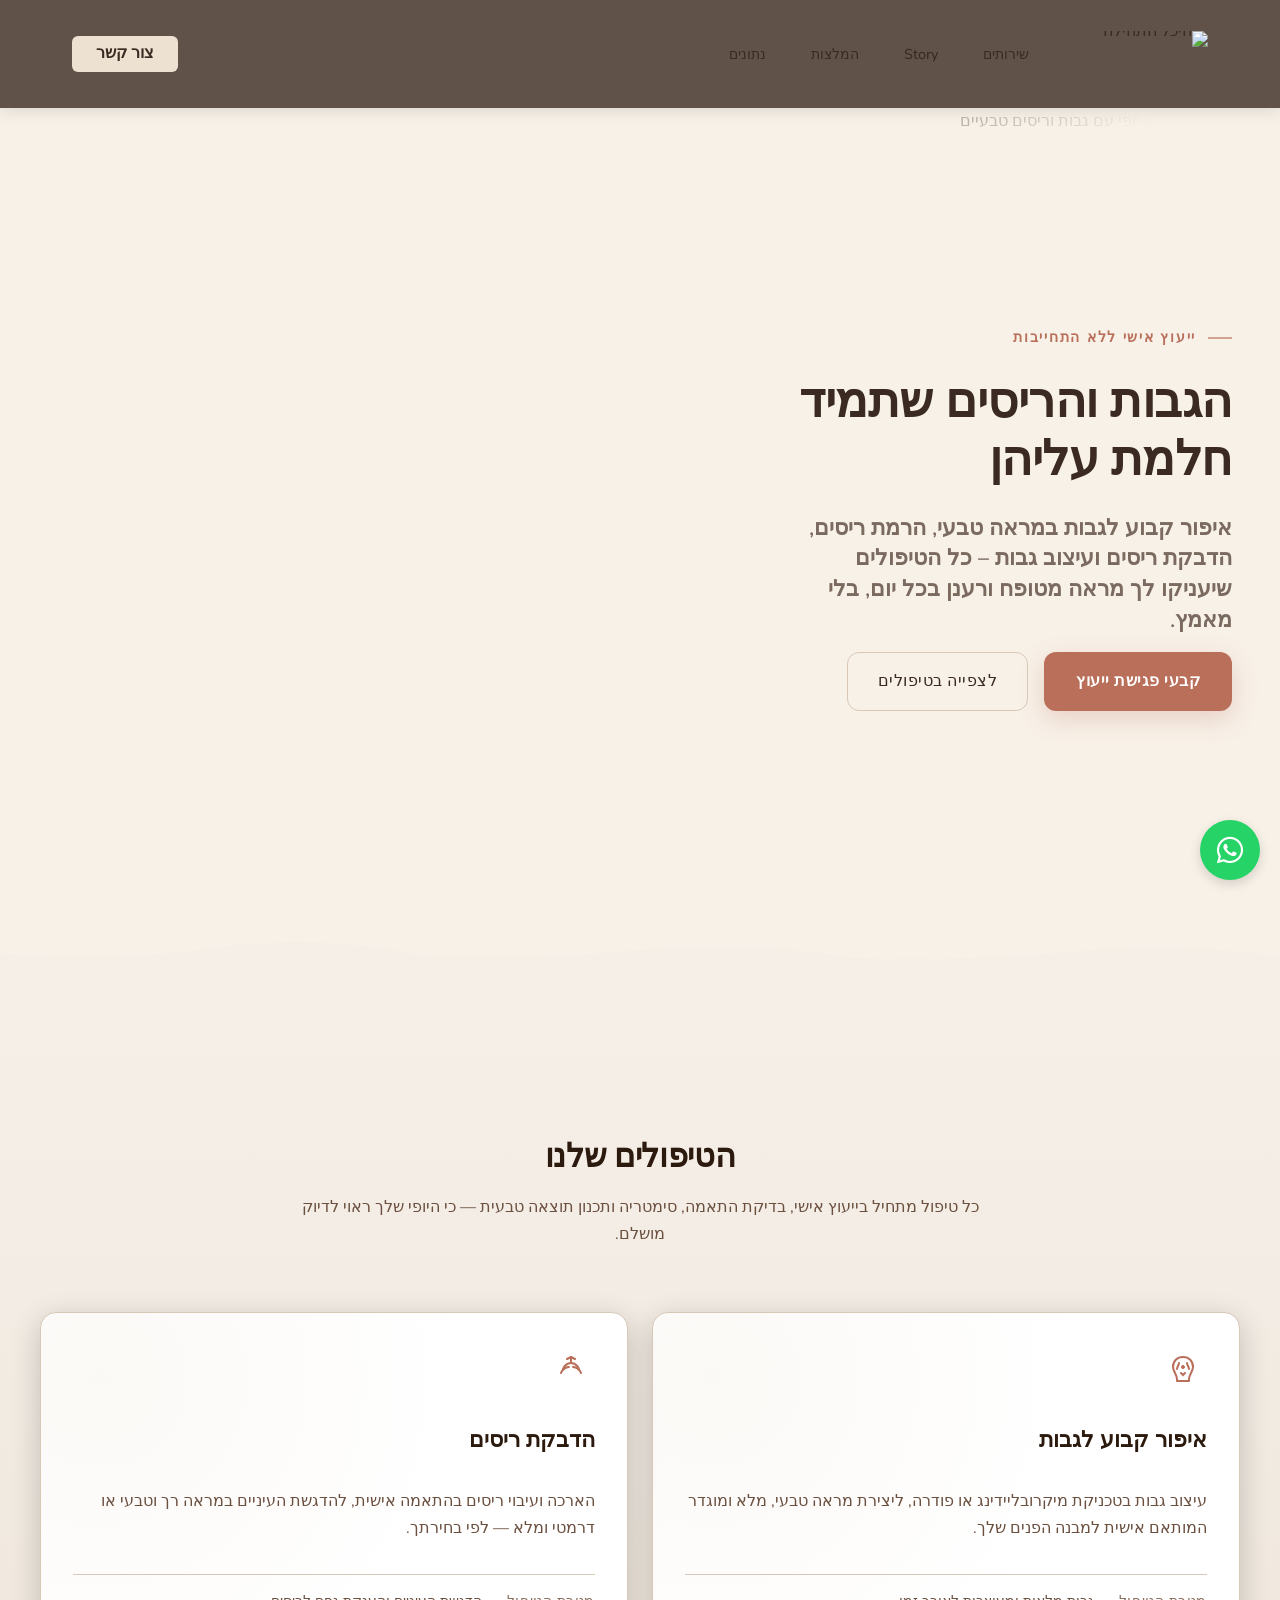
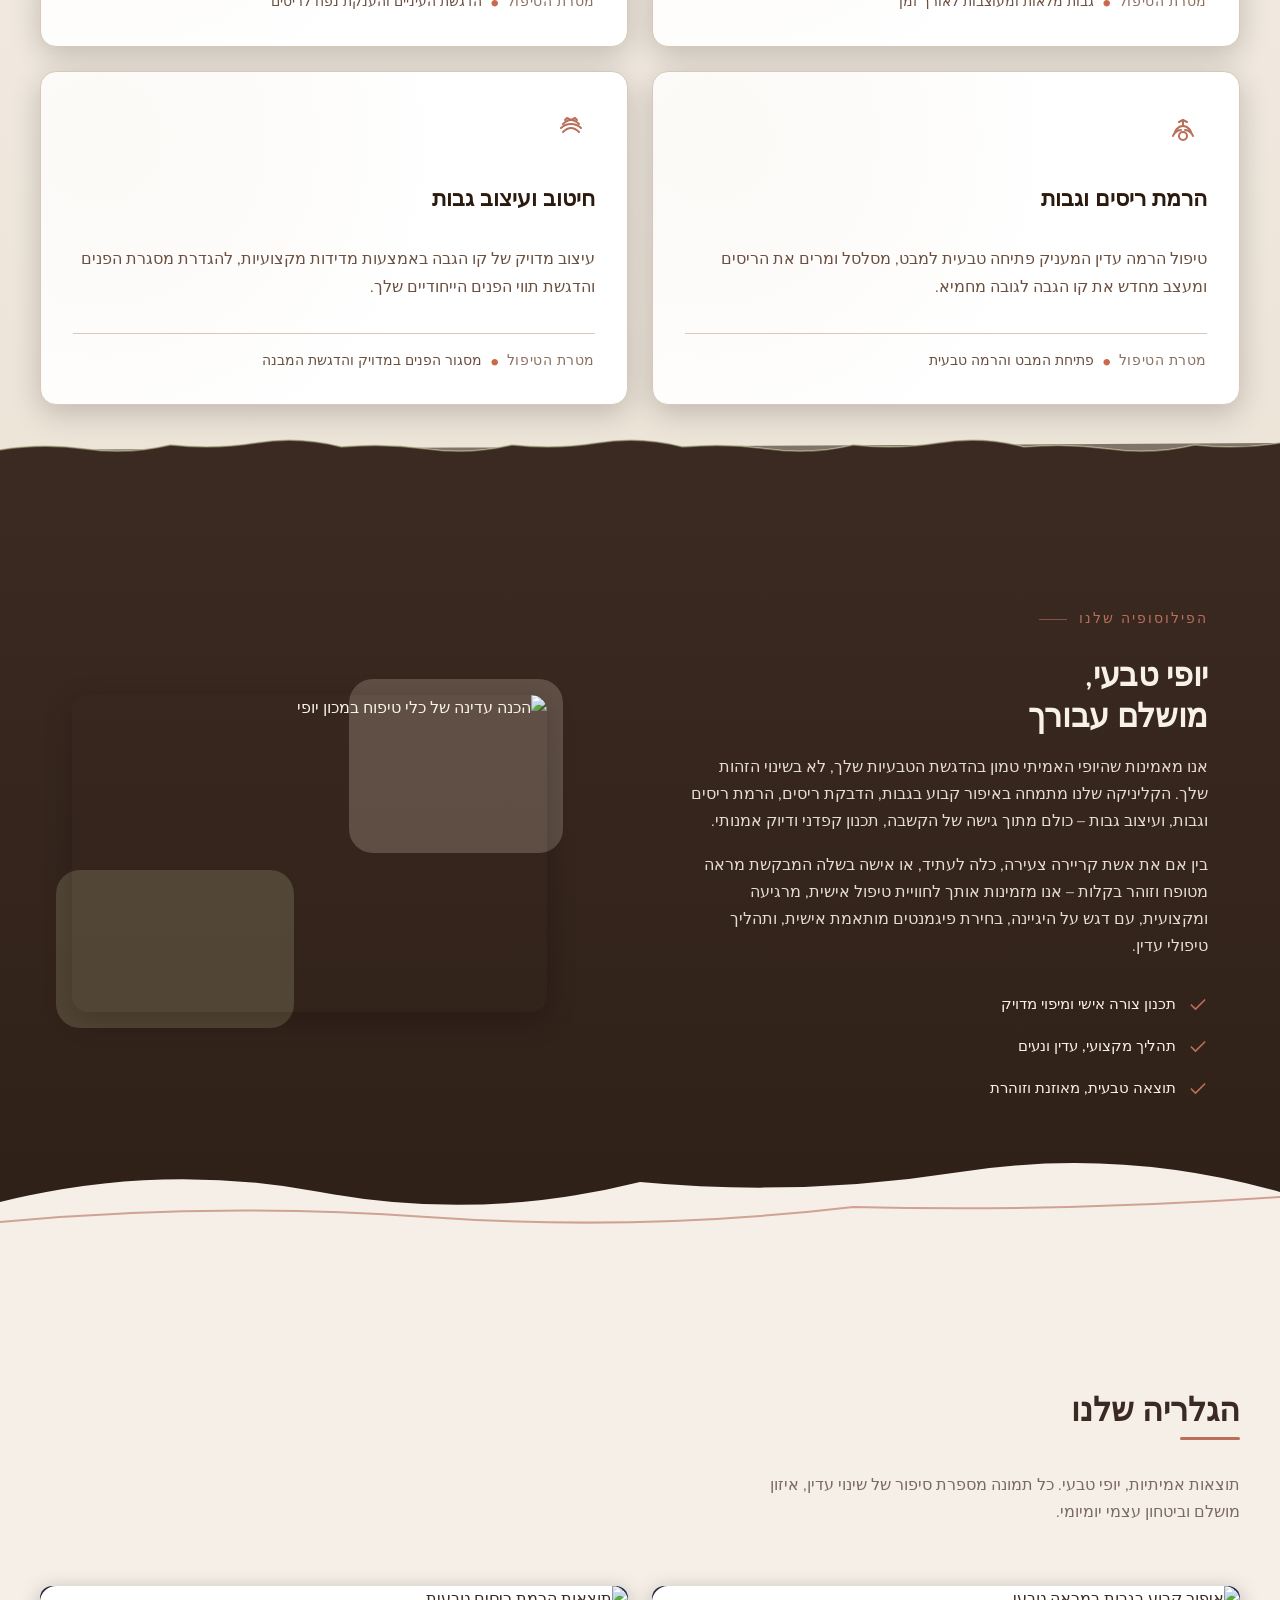
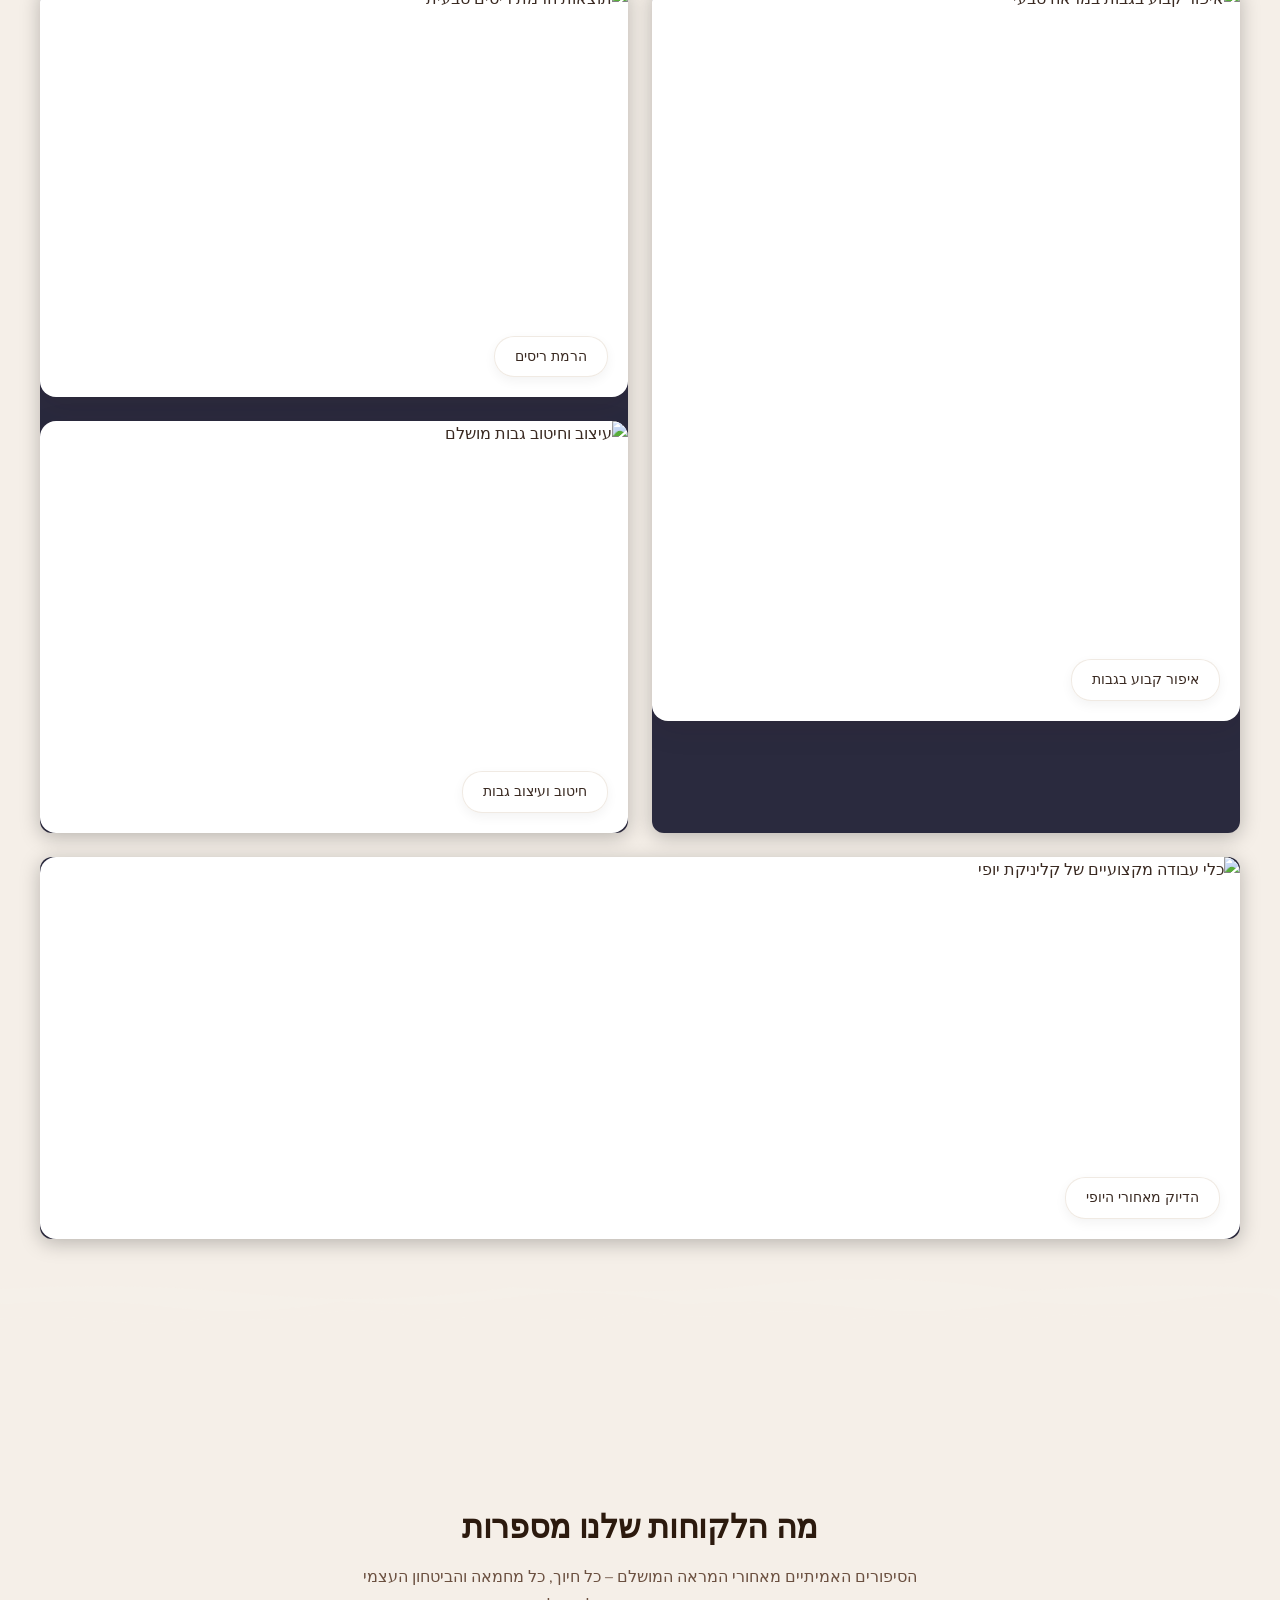
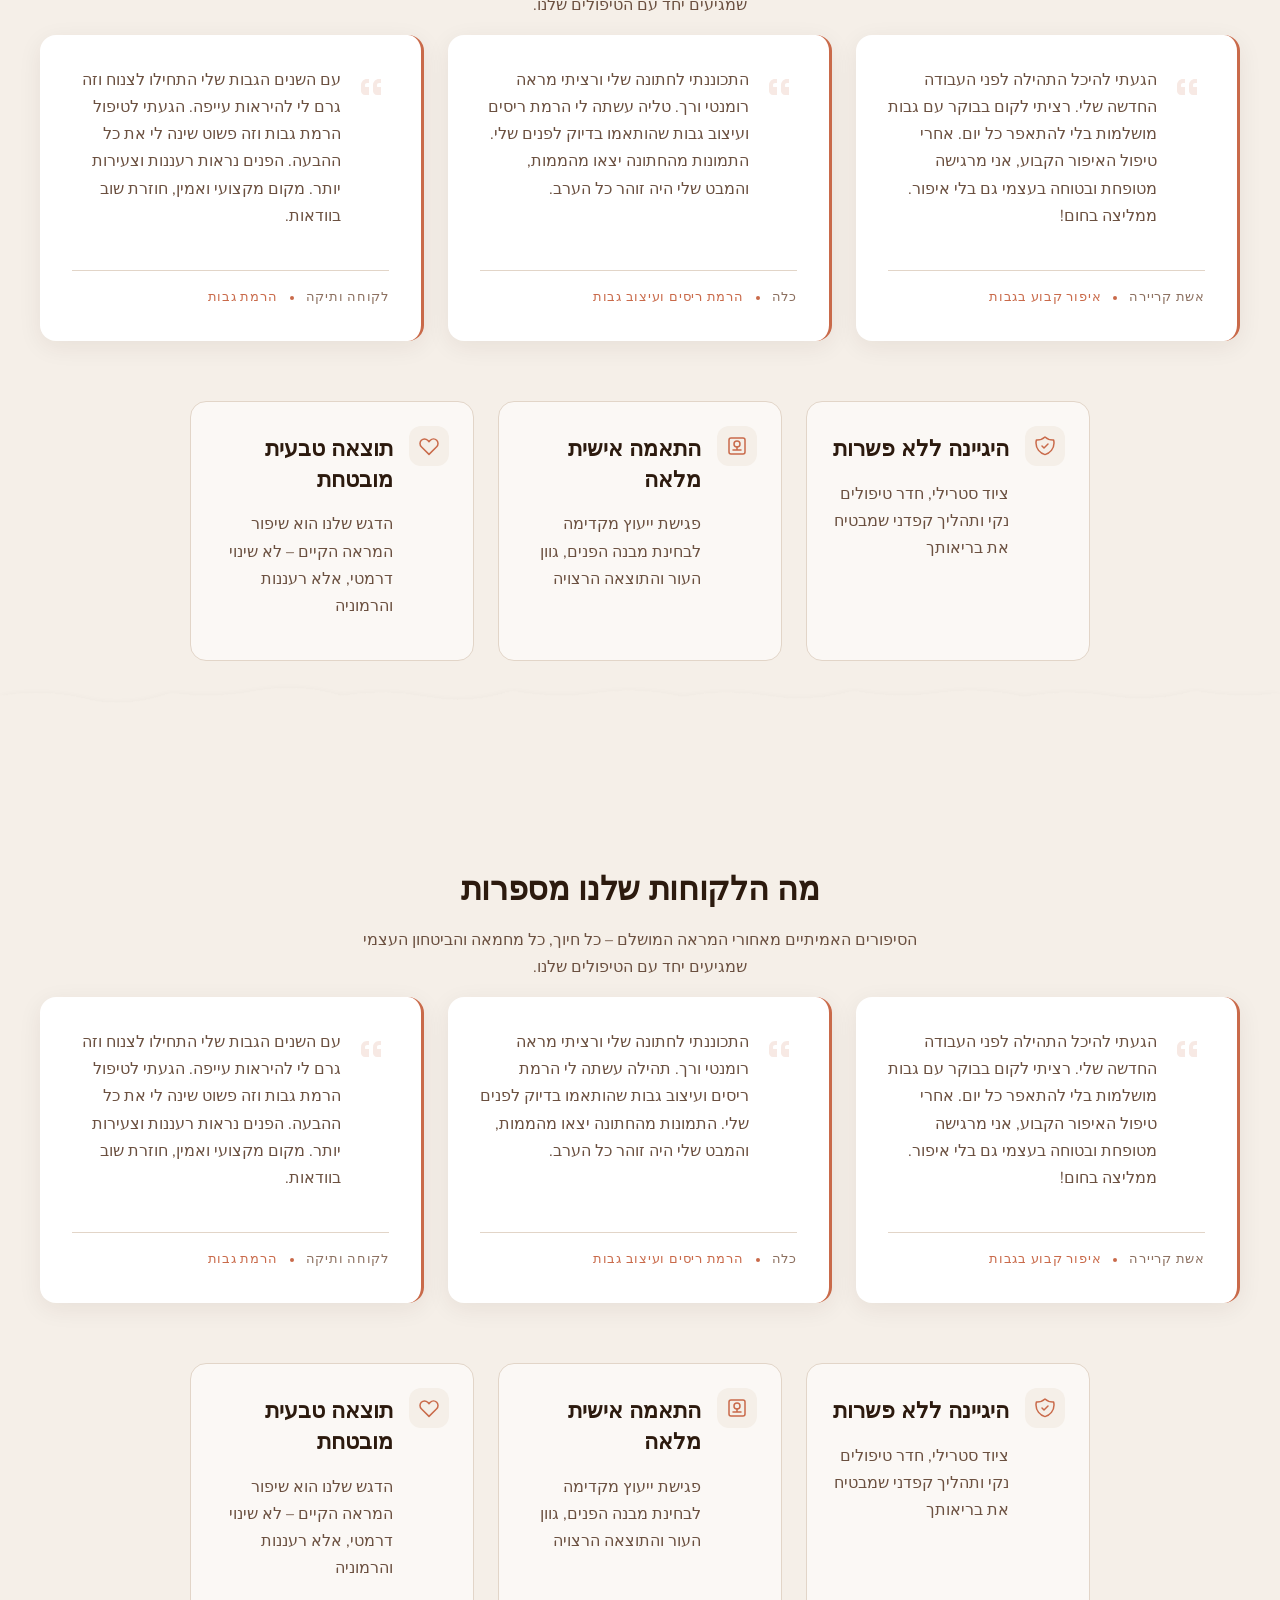
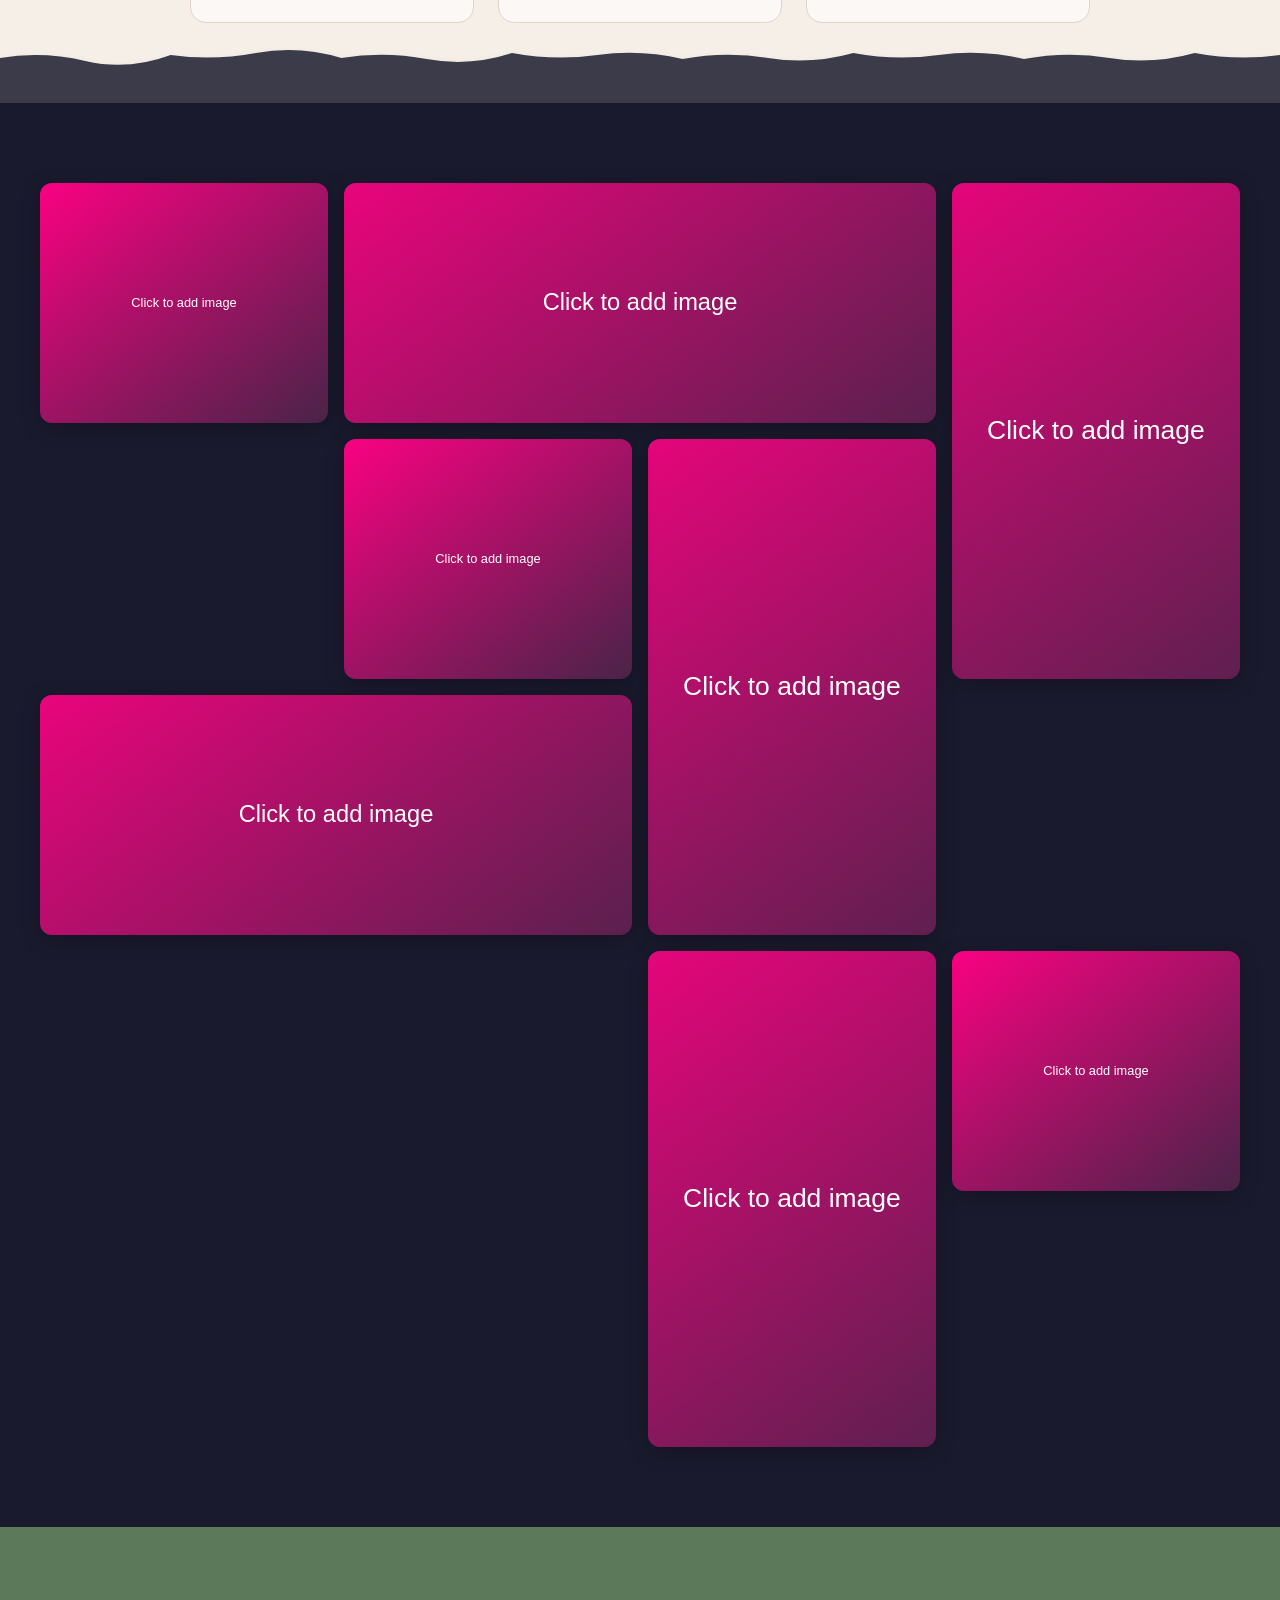
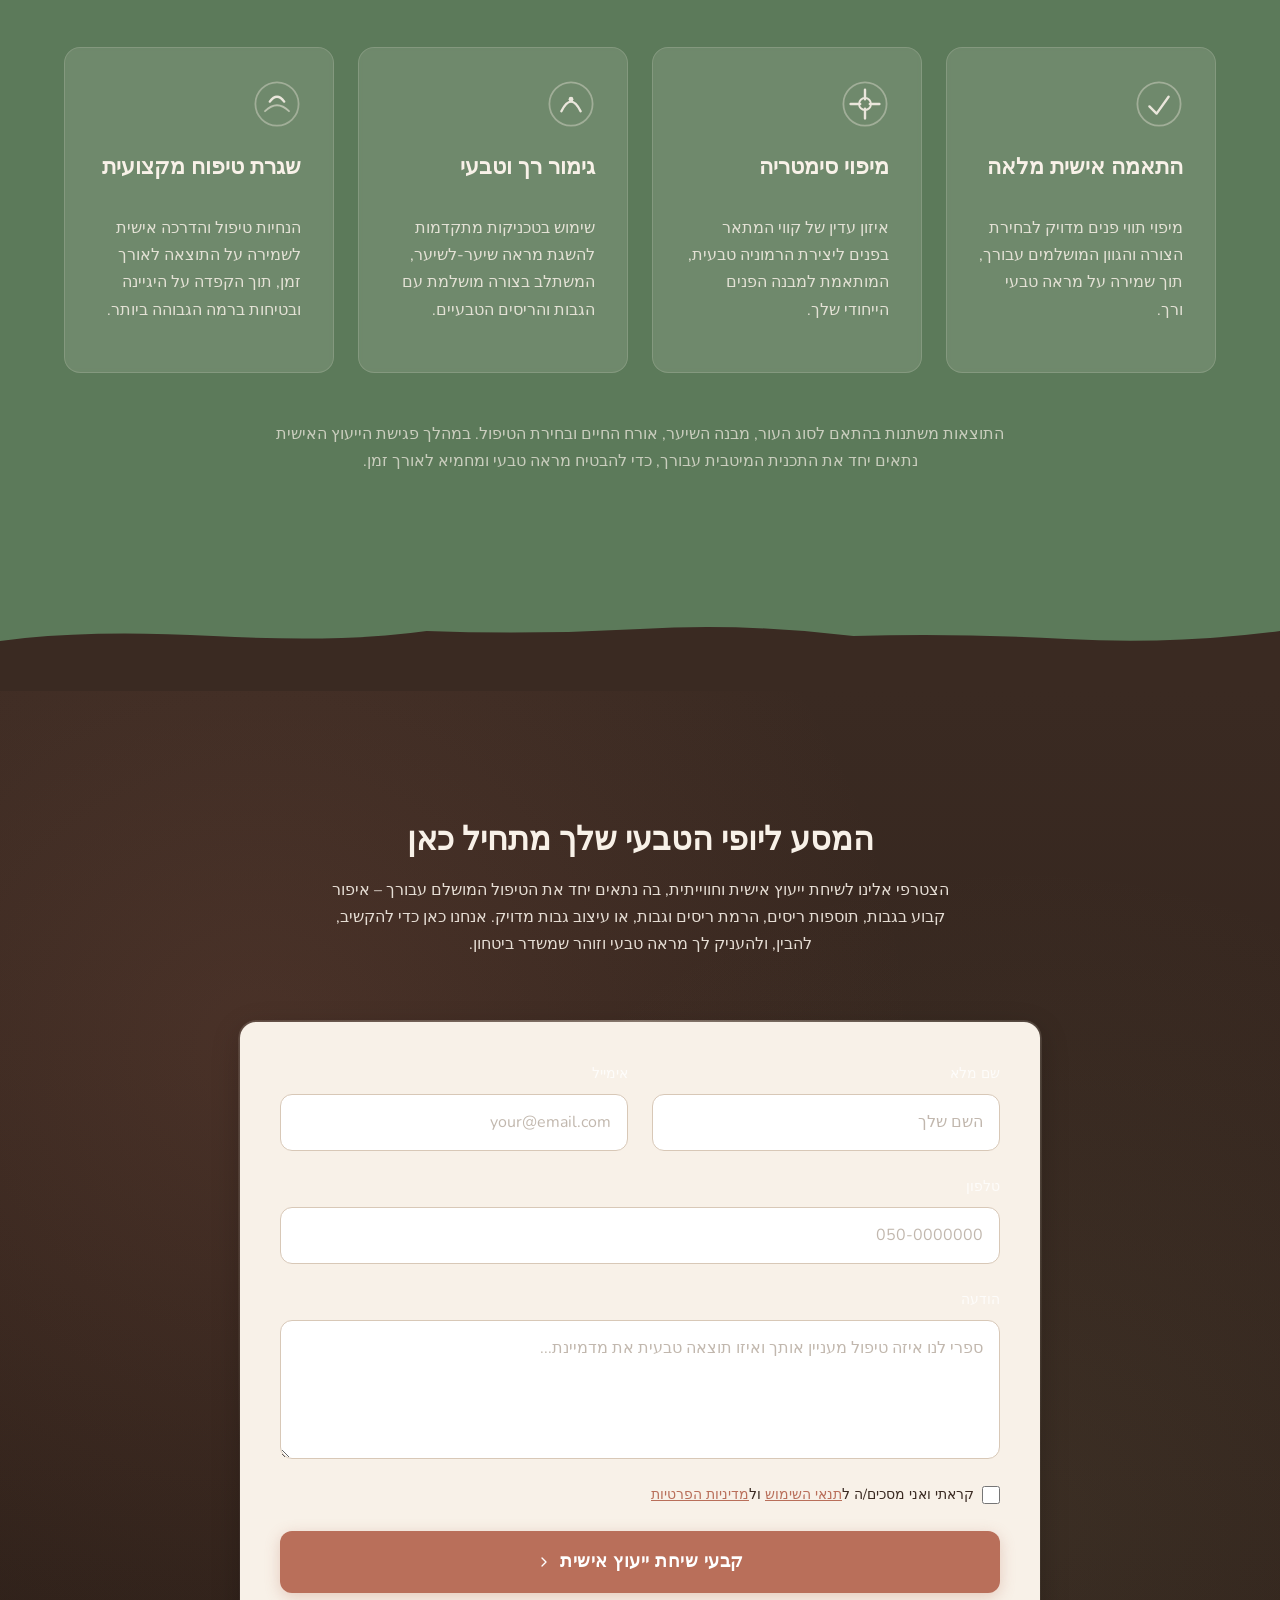
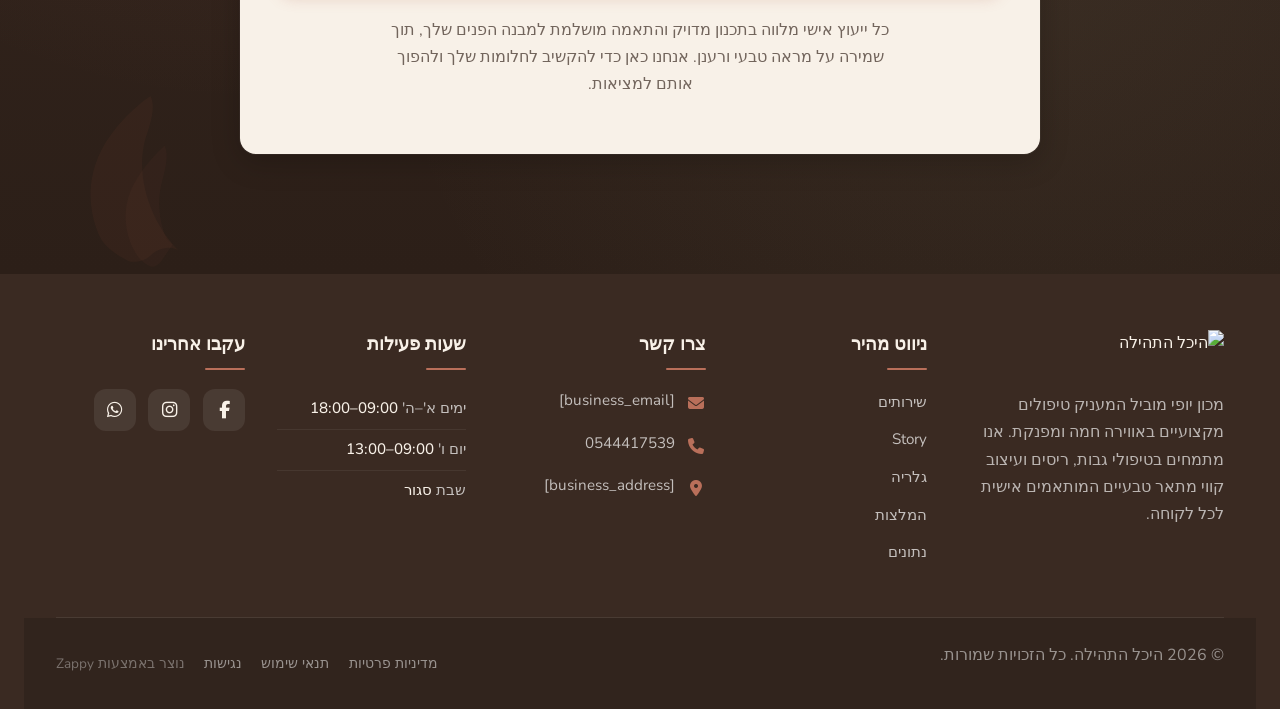
==== public/index.html @ 8307c431 "Background sync: Progressive GitHub Sync" ====
<!doctype html><html dir="rtl" lang="he"><head><meta charset="UTF-8"><meta content="width=device-width,initial-scale=1" name="viewport"><meta content="index, follow" name="robots"><title>גלי את היופי הטבעי שלך — היכל התהילה</title><meta content="היכל התהילה – מרפאת יופי מובילה לטיפולי מיקרובליידינג, תוספות ריסים והרמת גבות. גלי את הגרסה הזוהרת ביותר שלך עם מומחי אסתטיקה מקצועיים. הזמיני תור עוד היום!" name="description"><meta content="Beauty & Aesthetics, beauty aesthetics near me, היכל התהילה, טיפולי יופי, מיקרובליידינג" name="keywords"><link href="/assets/favicon.ico" rel="icon" type="image/x-icon"><link href="/assets/favicon-16x16.png" rel="icon" type="image/png" sizes="16x16"><link href="/assets/favicon-32x32.png" rel="icon" type="image/png" sizes="32x32"><link href="/assets/favicon-48x48.png" rel="icon" type="image/png" sizes="48x48"><link href="/assets/favicon-192x192.png" rel="icon" type="image/png" sizes="192x192"><link href="/assets/favicon-512x512.png" rel="icon" type="image/png" sizes="512x512"><link href="/assets/apple-touch-icon.png" rel="apple-touch-icon"><script>!function(){"use strict";var t="514090ba-dc22-474b-b9bd-a7d6b97053c4",e="https://api.zappy5.com/api/analytics/track",a=18e5,n=2592e6,o=!0,i=!0,r=!0;var s=function(){var e="zappy_visitor_"+t,a=null;try{if(a=localStorage.getItem(e)){var o=JSON.parse(a),i=Date.now();if(i-o.created<n)return o.lastSeen=i,localStorage.setItem(e,JSON.stringify(o)),o.id}}catch(t){console.warn("Zappy Analytics: LocalStorage not available")}var r="zv_"+Date.now()+"_"+Math.random().toString(36).substr(2,9);try{localStorage.setItem(e,JSON.stringify({id:r,created:Date.now(),lastSeen:Date.now()}))}catch(t){}return r}(),c=function(){var e="zappy_session_"+t,n=null;try{if(n=sessionStorage.getItem(e)){var o=JSON.parse(n),i=Date.now();if(i-o.timestamp<a)return o.timestamp=i,sessionStorage.setItem(e,JSON.stringify(o)),o.id}}catch(t){console.warn("Zappy Analytics: SessionStorage not available")}var r="zs_"+Date.now()+"_"+Math.random().toString(36).substr(2,9);try{sessionStorage.setItem(e,JSON.stringify({id:r,timestamp:Date.now()}))}catch(t){}return r}();function l(a,n){n=n||{};var o={website_id:t,event_type:a,page_path:window.location.pathname,referrer:document.referrer||"direct",visitor_id:s,session_id:c,metadata:n};if(navigator.sendBeacon){var i=new Blob([JSON.stringify(o)],{type:"application/json"});navigator.sendBeacon(e,i)}else fetch(e,{method:"POST",headers:{"Content-Type":"application/json"},body:JSON.stringify(o),keepalive:!0}).catch(function(t){console.warn("Zappy Analytics: Failed to track event",t)})}o&&l("pageview",{title:document.title,url:window.location.href}),i&&document.addEventListener("click",function(t){var e=t.target;if("BUTTON"===e.tagName||e.closest("button")){var a="BUTTON"===e.tagName?e:e.closest("button");l("click",{element:"button",text:a.textContent.trim().substring(0,100),id:a.id||null,class:a.className||null})}else if("A"===e.tagName||e.closest("a")){var n="A"===e.tagName?e:e.closest("a");l("navigation",{element:"link",text:n.textContent.trim().substring(0,100),href:n.href,external:n.hostname!==window.location.hostname})}},!0),r&&document.addEventListener("submit",function(t){var e=t.target;l("form_submit",{form_id:e.id||null,form_name:e.name||null,form_action:e.action||null,form_method:e.method||"GET"})},!0);var d=Date.now();window.addEventListener("beforeunload",function(){l("page_unload",{time_on_page:Math.floor((Date.now()-d)/1e3),page_path:window.location.pathname})}),window.zappyAnalytics={track:l,getVisitorId:function(){return s},getSessionId:function(){return c}}}()</script><meta content="גלי את היופי הטבעי שלך — היכל התהילה" property="og:title"><meta content="היכל התהילה – מרפאת יופי מובילה לטיפולי מיקרובליידינג, תוספות ריסים והרמת גבות. גלי את הגרסה הזוהרת ביותר שלך עם מומחי אסתטיקה מקצועיים. הזמיני תור עוד היום!" property="og:description"><meta content="summary_large_image" name="twitter:card"><meta content="גלי את היופי הטבעי שלך — היכל התהילה" name="twitter:title"><meta content="היכל התהילה – מרפאת יופי מובילה לטיפולי מיקרובליידינג, תוספות ריסים והרמת גבות. גלי את הגרסה הזוהרת ביותר שלך עם מומחי אסתטיקה מקצועיים. הזמיני תור עוד היום!" name="twitter:description"><script type="application/ld+json">{"@context":"https://schema.org","@graph":[{"@type":"Organization","@id":"https://heichal-hatehila.zappy5.app#organization","name":"היכל התהילה","url":"https://heichal-hatehila.zappy5.app","description":"A professional beauty clinic specializing in permanent makeup and lash & brow treatments. Services include permanent eyebrow makeup, lash extensions, lash and brow lifting, and eyebrow contouring and shaping. The clinic focuses on enhancing natural beauty through semi-permanent and permanent aesthetic procedures.","contactPoint":[{"@type":"ContactPoint","contactType":"customer service","telephone":"0544417539"}]},{"@type":"WebSite","@id":"https://heichal-hatehila.zappy5.app#website","url":"https://heichal-hatehila.zappy5.app","name":"היכל התהילה","publisher":{"@id":"https://heichal-hatehila.zappy5.app#organization"}},{"@type":"ContactPage","@id":"https://heichal-hatehila.zappy5.app#contactpage","url":"https://heichal-hatehila.zappy5.app","name":"גלי את היופי הטבעי שלך — היכל התהילה","mainEntity":{"@id":"https://heichal-hatehila.zappy5.app#organization"},"potentialAction":{"@type":"CommunicateAction","target":{"@type":"EntryPoint","urlTemplate":"https://heichal-hatehila.zappy5.app/api/email/contact-form","actionPlatform":["http/method=POST"],"contentType":"application/json"},"instrument":[{"@type":"PropertyValue","name":"name","propertyID":"text","valueRequired":true,"description":"השם שלך"},{"@type":"PropertyValue","name":"email","propertyID":"email","valueRequired":true,"description":"your@email.com"},{"@type":"PropertyValue","name":"phone","propertyID":"tel","valueRequired":true,"description":"050-0000000"},{"@type":"PropertyValue","name":"message","propertyID":"textarea","valueRequired":false,"description":"ספרי לנו איזה טיפול מעניין אותך ואיזו תוצאה טבעית את מדמיינת..."},{"@type":"PropertyValue","name":"privacy_consent","propertyID":"checkbox","valueRequired":true}]}}]}</script><meta content="website" property="og:type"><meta content="he_IL" property="og:locale"><link href="https://cdnjs.cloudflare.com/ajax/libs/font-awesome/6.4.0/css/all.min.css" rel="stylesheet"><style>.skip-link{position:absolute;top:0;left:0;transform:translateY(-200%);padding:12px 18px;background:var(--bg-dark,#1a1a1a);color:var(--text-light,#fff);font-weight:600;border-radius:0 0 8px 0;z-index:10000}.skip-link:focus{transform:none;outline:2px solid var(--ring,#fff);outline-offset:2px}:focus-visible{outline:2px solid var(--ring,currentColor);outline-offset:3px}</style><link href="/assets/favicon.ico" rel="icon" type="image/x-icon"><link href="/assets/favicon-16x16.png" rel="icon" type="image/png" sizes="16x16"><link href="/assets/favicon-32x32.png" rel="icon" type="image/png" sizes="32x32"><link href="/assets/favicon-48x48.png" rel="icon" type="image/png" sizes="48x48"><link href="/assets/favicon-192x192.png" rel="icon" type="image/png" sizes="192x192"><link href="/assets/favicon-512x512.png" rel="icon" type="image/png" sizes="512x512"><link href="/assets/apple-touch-icon.png" rel="apple-touch-icon"><link href="https://cdn.jsdelivr.net/npm/vanilla-cookieconsent@3/dist/cookieconsent.css" rel="stylesheet"><script src="https://cdn.jsdelivr.net/npm/vanilla-cookieconsent@3/dist/cookieconsent.umd.js"></script><script src="https://cdn.jsdelivr.net/gh/mickidum/acc_toolbar/acctoolbar/acctoolbar.min.js"></script><link href="/styles.css" rel="stylesheet"><script>window.ZAPPY_WEBSITE_ID="514090ba-dc22-474b-b9bd-a7d6b97053c4",window.ZAPPY_API_BASE="https://api.zappy5.com"</script><style id="zappy-dropdown-submenu-styles">#navMenu li:has(.sub-menu),.nav-menu li:has(.sub-menu),.navbar li:has(.sub-menu),nav li:has(.sub-menu){position:relative}#navMenu .sub-menu,.nav-menu .sub-menu,.navbar .sub-menu,nav .sub-menu{display:block!important;position:absolute!important;top:100%;left:0;min-width:220px;background:#fff;border-radius:8px;box-shadow:0 8px 25px rgba(0,0,0,.15);padding:8px 0;opacity:0;visibility:hidden;transform:translateY(10px);transition:all .3s ease;z-index:1000;list-style:none;pointer-events:none}#navMenu li:hover>.sub-menu,.nav-menu li:hover>.sub-menu,.navbar li:hover>.sub-menu,nav li:hover>.sub-menu{opacity:1!important;visibility:visible!important;transform:translateY(0)!important;pointer-events:auto!important}.sub-menu li{list-style:none;margin:0;padding:0}.sub-menu a{display:block!important;padding:10px 16px!important;color:var(--text-dark,#333)!important;font-weight:500;text-decoration:none;white-space:nowrap;transition:background-color .2s}.sub-menu .zappy-nav-child>a{padding-left:28px!important;font-size:.9em!important;opacity:.85!important}[dir=rtl] .sub-menu .zappy-nav-child>a,html[lang=ar] .sub-menu .zappy-nav-child>a,html[lang=he] .sub-menu .zappy-nav-child>a{padding-left:10px!important;padding-right:28px!important}.sub-menu .zappy-nav-parent>a{font-weight:600!important}.sub-menu a:hover{background-color:#f5f5f5}[dir=rtl] .nav-menu .sub-menu,[dir=rtl] .navbar .sub-menu,[dir=rtl] nav .sub-menu,html[lang=ar] .nav-menu .sub-menu,html[lang=ar] .navbar .sub-menu,html[lang=ar] nav .sub-menu,html[lang=he] .nav-menu .sub-menu,html[lang=he] .navbar .sub-menu,html[lang=he] nav .sub-menu{left:auto!important;right:0!important}.sub-menu:empty,.sub-menu:not(:has(li)):not(:has(> a)),.sub-menu:not(:has(li:not(.zappy-hidden-menu-item))):not(:has(> a)){display:none!important;opacity:0!important;visibility:hidden!important;pointer-events:none!important}li:has(.menu-group-title):hover>.sub-menu{opacity:1!important;visibility:visible!important;transform:translateY(0)!important;pointer-events:auto!important}#navMenu>li>.menu-group-title,.nav-menu>li>.menu-group-title{display:inline-block;padding:.5rem 1rem;cursor:default;user-select:none}@media (max-width:768px){#navMenu .sub-menu,.nav-menu .sub-menu,.navbar .sub-menu,nav .sub-menu{position:static!important;transform:none!important;box-shadow:none!important;background:0 0!important;max-height:0;overflow:hidden;opacity:0;visibility:hidden;transition:max-height .3s ease,opacity .3s ease;padding:0!important;border-radius:0!important}#navMenu .sub-menu.mobile-expanded,.nav-menu .sub-menu.mobile-expanded,.navbar .sub-menu.mobile-expanded{max-height:none!important;overflow-y:visible!important;opacity:1!important;visibility:visible!important;padding:8px 0 8px 16px!important}[dir=rtl] .sub-menu.mobile-expanded,html[lang=he] .sub-menu.mobile-expanded{padding:8px 16px 8px 0!important}#navMenu li:hover>.sub-menu,.nav-menu li:hover>.sub-menu,.navbar li:hover>.sub-menu,nav li:hover>.sub-menu{opacity:0;visibility:hidden;pointer-events:none}#navMenu li>.sub-menu.mobile-expanded,.nav-menu li>.sub-menu.mobile-expanded,.navbar li>.sub-menu.mobile-expanded,nav li>.sub-menu.mobile-expanded{opacity:1!important;visibility:visible!important;pointer-events:auto!important}#navMenu li:has(.sub-menu),.nav-menu li:has(.sub-menu),.navbar li:has(.sub-menu),nav li:has(.sub-menu){display:flex!important;flex-wrap:wrap!important;align-items:center!important;position:relative!important;min-height:44px!important}#navMenu li:has(.sub-menu)>a,.nav-menu li:has(.sub-menu)>a,.navbar li:has(.sub-menu)>a,nav li:has(.sub-menu)>a{flex:1!important;min-width:0!important}#navMenu li:has(.sub-menu)>.menu-group-title,.nav-menu li:has(.sub-menu)>.menu-group-title,.navbar li:has(.sub-menu)>.menu-group-title,nav li:has(.sub-menu)>.menu-group-title{flex:1!important;min-width:0!important;padding:0!important;line-height:inherit!important}#navMenu li:has(.sub-menu)>.sub-menu,.nav-menu li:has(.sub-menu)>.sub-menu,.navbar li:has(.sub-menu)>.sub-menu,nav li:has(.sub-menu)>.sub-menu{flex-basis:100%!important;width:100%!important}#navMenu li:has(.sub-menu)>a [class*=arrow],#navMenu li:has(.sub-menu)>a [class*=chevron],.nav-menu li:has(.sub-menu)>a .fa-angle-down,.nav-menu li:has(.sub-menu)>a .fa-chevron-down,.nav-menu li:has(.sub-menu)>a [class*=arrow],.nav-menu li:has(.sub-menu)>a [class*=chevron],nav li:has(.sub-menu)>a [class*=arrow],nav li:has(.sub-menu)>a [class*=chevron]{display:none!important;visibility:hidden!important}.mobile-submenu-toggle{display:flex!important;align-items:center!important;justify-content:center!important;width:44px!important;height:auto!important;background:0 0!important;border:none!important;cursor:pointer!important;color:var(--text-light)!important;position:static!important;flex-shrink:0!important;align-self:stretch!important;z-index:2!important;padding:0!important;margin:0!important}.mobile-submenu-toggle::after{content:''!important;width:0!important;height:0!important;border-left:6px solid transparent!important;border-right:6px solid transparent!important;border-top:7px solid currentColor!important;transition:transform .3s ease!important}.mobile-submenu-toggle.expanded::after{transform:rotate(180deg)!important}.sub-menu a{padding:10px 0!important;display:block!important;color:var(--text-light)!important;white-space:normal!important}.sub-menu .zappy-nav-child>a{padding-left:28px!important;font-size:.9em!important;opacity:.85!important}[dir=rtl] .sub-menu .zappy-nav-child>a,html[lang=ar] .sub-menu .zappy-nav-child>a,html[lang=he] .sub-menu .zappy-nav-child>a{padding-left:0!important;padding-right:28px!important}.sub-menu .zappy-nav-parent>a{font-weight:600!important}#navMenu.active,.nav-menu.active{max-width:100vw!important;overflow-x:hidden!important;box-sizing:border-box!important}.navbar .sub-menu li a,.zappy-products-dropdown .sub-menu a,nav.navbar .sub-menu li a{color:var(--text-light)!important}}@media (min-width:769px){.mobile-submenu-toggle{display:none!important}}</style><style id="zappy-widget-visibility">html[dir=rtl] .whatsapp-float{right:20px!important;left:auto!important}html:not([dir]) .whatsapp-float,html[dir=ltr] .whatsapp-float{left:20px!important;right:auto!important}html[dir=rtl] #mic-access-tool-general-button,html[dir=rtl] #mic-init-access-tool #mic-access-tool-general-button,html[dir=rtl] #mic-init-access-tool .mic-access-tool-general-button,html[dir=rtl] ._access-icon,html[dir=rtl] .mic-access-tool-general-button{left:20px!important;right:auto!important}html:not([dir]) #mic-access-tool-general-button,html:not([dir]) #mic-init-access-tool #mic-access-tool-general-button,html:not([dir]) #mic-init-access-tool .mic-access-tool-general-button,html:not([dir]) ._access-icon,html:not([dir]) .mic-access-tool-general-button,html[dir=ltr] #mic-access-tool-general-button,html[dir=ltr] #mic-init-access-tool #mic-access-tool-general-button,html[dir=ltr] #mic-init-access-tool .mic-access-tool-general-button,html[dir=ltr] ._access-icon,html[dir=ltr] .mic-access-tool-general-button{right:20px!important;left:auto!important}@media (max-width:768px){.whatsapp-float{display:flex!important}}@media (min-width:769px){.whatsapp-float{display:flex!important}}@media (max-width:768px){#mic-access-tool-general-button,#mic-init-access-tool #mic-access-tool-general-button,#mic-init-access-tool .mic-access-tool-general-button,._access-icon,.mic-access-tool-general-button{display:flex!important;visibility:visible!important;opacity:1!important;pointer-events:auto!important}#mic-access-tool-box.opened-mic-access-tool,#mic-init-access-tool #mic-access-tool-box.opened-mic-access-tool,.mic-access-tool-box.opened-mic-access-tool{visibility:visible!important;opacity:1!important;pointer-events:auto!important}}@media (min-width:769px){#mic-access-tool-general-button,#mic-init-access-tool #mic-access-tool-general-button,#mic-init-access-tool .mic-access-tool-general-button,._access-icon,.mic-access-tool-general-button{display:flex!important;visibility:visible!important;opacity:1!important;pointer-events:auto!important}#mic-access-tool-box.opened-mic-access-tool,#mic-init-access-tool #mic-access-tool-box.opened-mic-access-tool,.mic-access-tool-box.opened-mic-access-tool{visibility:visible!important;opacity:1!important;pointer-events:auto!important}}</style></head><body><a href="#main" class="skip-link">דלג לתוכן הראשי</a><nav class="navbar"><button class="mobile-toggle" aria-label="Menu" id="mobileToggle"><svg viewBox="0 0 24 24" fill="none" class="hamburger-icon" height="24" width="24"><path d="M3 12h18M3 6h18M3 18h18" stroke="currentColor" stroke-width="2" stroke-linecap="round"></path></svg> <svg viewBox="0 0 24 24" fill="none" class="close-icon" height="24" width="24" style="display:none"><path d="M18 6L6 18M6 6l12 12" stroke="currentColor" stroke-width="2" stroke-linecap="round"></path></svg></button> <button class="phone-header-btn" aria-label="Call" data-phone="0544417539"><svg viewBox="0 0 24 24" fill="currentColor" width="20" height="20"><path d="M22 16.92v3a2 2 0 0 1-2.18 2 19.79 19.79 0 0 1-8.63-3.07 19.5 19.5 0 0 1-6-6 19.79 19.79 0 0 1-3.07-8.67A2 2 0 0 1 4.11 2h3a2 2 0 0 1 2 1.72 12.84 12.84 0 0 0 .7 2.81 2 2 0 0 1-.45 2.11L8.09 9.91a16 16 0 0 0 6 6l1.27-1.27a2 2 0 0 1 2.11-.45 12.84 12.84 0 0 0 2.81.7A2 2 0 0 1 22 16.92z"></path></svg></button><div class="nav-container"><div class="nav-right-group"><div class="nav-brand"><a href="/" class="logo-link"><img alt="היכל התהילה" src="/assets/site-----image-1.webp" class="logo"></a></div><ul class="nav-menu" id="navMenu"><li><a href="#services">שירותים</a></li><li><a href="#story">Story</a></li><li><a href="#testimonials">המלצות</a></li><li><a href="#stats">נתונים</a></li><li class="mobile-contact-link nav-cta-mobile-item"><a href="#cta" class="nav-cta-btn">צור קשר</a></li></ul></div><div class="nav-cta-container"><a href="#cta" class="nav-cta-btn">צור קשר</a></div></div></nav><script>window.addEventListener("load",function(){const e=document.querySelector(".navbar, nav, header");if(!e)return void console.log("[Navbar] Navbar element not found");let t=document.getElementById("mobileToggle")||document.querySelector(".mobile-toggle")||document.querySelector(".hamburger")||document.querySelector(".hamburger-menu")||document.querySelector(".menu-toggle")||document.querySelector(".burger-menu")||document.querySelector('[aria-label="Menu"]')||document.querySelector('[aria-label="תפריט"]');const o=document.querySelector(".phone-header-btn"),n=window.getComputedStyle(e);let r=n.backgroundColor;if(console.log("[Navbar] Initial navbar background:",r),"transparent"===r||"rgba(0, 0, 0, 0)"===r||r.startsWith("rgba")&&r.includes(", 0)")){const e=n.backgroundImage;if(e&&"none"!==e)console.log("[Navbar] Navbar has background image/gradient, using dark text"),r="rgb(240, 240, 240)";else{const e=window.getComputedStyle(document.body).backgroundColor;console.log("[Navbar] Navbar transparent, using body background:",e),r=e}}const a=r.match(/\d+/g);if(a&&a.length>=3){const e=(.299*parseInt(a[0])+.587*parseInt(a[1])+.114*parseInt(a[2]))/255;console.log("[Navbar] Mobile button colors preserved from Claude CSS (luminance:",e.toFixed(2)+")");const n=document.createElement("style");n.id="zappy-mobile-nav-fix";document.documentElement.lang;document.documentElement.dir,n.textContent='\n        /* Hide mobile buttons on desktop, show only on mobile */\n        @media (min-width: 769px) {\n          .mobile-toggle,\n          .phone-header-btn {\n            display: none !important;\n          }\n        }\n        \n        /* Show and position mobile buttons correctly on mobile */\n        @media (max-width: 768px) {\n          .navbar,\n          nav.navbar {\n            min-height: 70px !important;\n          }\n\n          .mobile-toggle,\n          .phone-header-btn {\n            position: absolute !important;\n            top: 0 !important;\n            bottom: 0 !important;\n            margin-top: auto !important;\n            margin-bottom: auto !important;\n            transform: none !important;\n            z-index: 1001 !important;\n            display: flex !important;\n            align-items: center !important;\n            justify-content: center !important;\n            width: 36px !important;\n            height: 36px !important;\n            border-radius: 50% !important;\n            border: none !important;\n            cursor: pointer !important;\n            padding: 6px !important;\n            background: none !important;\n            color: var(--nav-text, var(--text-light)) !important;\n            touch-action: manipulation !important;\n            -webkit-tap-highlight-color: transparent !important;\n          }\n\n          html[data-zappy-site-type="ecommerce"] .phone-header-btn,\n          body[data-zappy-site-type="ecommerce"] .phone-header-btn,\n          html[data-zappy-site-type="ecommerce"] header .phone-header-btn,\n          html[data-zappy-site-type="ecommerce"] nav .phone-header-btn {\n            display: none !important;\n            visibility: hidden !important;\n            width: 0 !important;\n            height: 0 !important;\n            min-width: 0 !important;\n            overflow: hidden !important;\n          }\n          \n          /* LTR positioning (default): hamburger LEFT, phone RIGHT */\n          html:not([dir="rtl"]):not([lang="he"]):not([lang="ar"]) .mobile-toggle,\n          html[dir="ltr"] .mobile-toggle {\n            left: 12px !important;\n            right: auto !important;\n          }\n          html:not([dir="rtl"]):not([lang="he"]):not([lang="ar"]) .phone-header-btn,\n          html[dir="ltr"] .phone-header-btn {\n            right: 12px !important;\n            left: auto !important;\n          }\n          \n          /* RTL positioning: hamburger RIGHT, phone LEFT */\n          html[dir="rtl"] .mobile-toggle,\n          html[lang="he"] .mobile-toggle,\n          html[lang="ar"] .mobile-toggle {\n            right: 12px !important;\n            left: auto !important;\n          }\n          html[dir="rtl"] .phone-header-btn,\n          html[lang="he"] .phone-header-btn,\n          html[lang="ar"] .phone-header-btn {\n            left: 12px !important;\n            right: auto !important;\n          }\n          \n          /* CRITICAL: Ensure nav-container has min-height on mobile */\n          /* All children are positioned absolutely/fixed on mobile, so height:auto collapses to 0 */\n          .nav-container {\n            min-height: 70px !important;\n            position: relative !important;\n          }\n          \n          /* Ensure SVG icons are properly sized and inherit color */\n          .mobile-toggle svg,\n          .phone-header-btn svg {\n            width: 24px !important;\n            height: 24px !important;\n            /* Don\'t force display - let JavaScript control hamburger/close toggle */\n          }\n          \n          /* Reset nav-cta-container on mobile - remove desktop box-shadow/padding */\n          /* that creates a visible ghost box when CTA button is hidden */\n          .nav-cta-container {\n            box-shadow: none !important;\n            padding: 0 !important;\n          }\n          \n          /* Hide nav-cta-container entirely on mobile when there\'s no lang-switcher */\n          /* (only the CTA button is inside, and it\'s hidden on mobile) */\n          .nav-cta-container:not(:has(.lang-switcher)) {\n            display: none !important;\n          }\n          \n          /* CRITICAL: Prevent hero image fade gradient from bleeding over headline text */\n          /* The .image-fade-gradient has bottom: -30px (extends below parent) */\n          /* On mobile stacked layout, this overlaps the h1 text below the image */\n          .hero-image-column {\n            overflow: hidden !important;\n          }\n          .image-fade-gradient {\n            bottom: 0 !important;\n          }\n          \n          /* Hide desktop language switcher on mobile - hamburger menu handles it */\n          /* High specificity to override stored CSS */\n          .lang-switcher,\n          .nav-cta-container .lang-switcher,\n          .nav-container .lang-switcher,\n          .navbar .lang-switcher,\n          .navbar .nav-cta-container .lang-switcher {\n            display: none !important;\n          }\n        }\n      ';const r=document.getElementById("zappy-mobile-nav-fix");r&&r.remove(),document.head.appendChild(n),console.log("[Navbar] Critical CSS injected for mobile nav positioning");const i=window.innerWidth<=768;if(t){const e=t.querySelector(".hamburger-icon"),o=t.querySelector(".close-icon");e&&(e.style.setProperty("width","24px","important"),e.style.setProperty("height","24px","important"),e.style.setProperty("display","block","important")),o&&(o.style.setProperty("width","24px","important"),o.style.setProperty("height","24px","important"),o.style.setProperty("display","none","important")),i?(t.style.setProperty("position","absolute","important"),t.style.setProperty("top","0","important"),t.style.setProperty("bottom","0","important"),t.style.setProperty("margin-top","auto","important"),t.style.setProperty("margin-bottom","auto","important"),t.style.setProperty("transform","none","important"),t.style.setProperty("z-index","1001","important"),t.style.removeProperty("left"),t.style.removeProperty("right"),console.log("[Navbar] Mobile toggle positioning applied (mobile viewport)")):(t.style.removeProperty("position"),t.style.removeProperty("top"),t.style.removeProperty("transform"),t.style.removeProperty("z-index"),t.style.removeProperty("left"),t.style.removeProperty("right"),console.log("[Navbar] Desktop viewport - cleared mobile toggle inline positioning"))}if(o){const e=o.querySelector("svg");e&&(e.style.width="24px",e.style.height="24px",e.setAttribute("width","24"),e.setAttribute("height","24")),i?(o.style.setProperty("position","absolute","important"),o.style.setProperty("top","0","important"),o.style.setProperty("bottom","0","important"),o.style.setProperty("margin-top","auto","important"),o.style.setProperty("margin-bottom","auto","important"),o.style.setProperty("transform","none","important"),o.style.setProperty("z-index","1001","important"),o.style.removeProperty("left"),o.style.removeProperty("right"),console.log("[Navbar] Phone button positioning applied (mobile viewport)")):(o.style.removeProperty("position"),o.style.removeProperty("top"),o.style.removeProperty("transform"),o.style.removeProperty("z-index"),o.style.removeProperty("left"),o.style.removeProperty("right"),console.log("[Navbar] Desktop viewport - cleared phone button inline positioning"))}}else console.log("[Navbar] Could not parse background color:",r);t=document.getElementById("mobileToggle")||document.querySelector(".mobile-toggle")||document.querySelector(".hamburger")||document.querySelector(".hamburger-menu")||document.querySelector(".menu-toggle")||document.querySelector(".burger-menu")||document.querySelector('[aria-label="Menu"]')||document.querySelector('[aria-label="תפריט"]');const i=document.getElementById("navMenu")||document.querySelector(".nav-menu")||document.querySelector(".nav-links")||document.querySelector("nav ul:not(.submenu)");if(!t||!i)return void console.log("[Navbar] Mobile toggle or menu not found:",{toggle:!!t,menu:!!i});i.id||(i.id="navMenu"),console.log("[Navbar] Initializing mobile menu...");const l=t.cloneNode(!0);t.parentNode.replaceChild(l,t);var s=0;function p(e){var t=Date.now();t-s<300||(s=t,function(e){e.preventDefault(),e.stopPropagation();const t=l.querySelector(".hamburger-icon"),o=l.querySelector(".close-icon");i.classList.contains("active")?(i.classList.remove("active"),t&&t.style.setProperty("display","block","important"),o&&o.style.setProperty("display","none","important"),document.body.style.overflow="",document.body.classList.remove("menu-open"),console.log("[Navbar] Menu closed")):(i.classList.add("active"),t&&t.style.setProperty("display","none","important"),o&&o.style.setProperty("display","block","important"),document.body.style.overflow="hidden",document.body.classList.add("menu-open"),console.log("[Navbar] Menu opened"))}(e))}l.addEventListener("click",p),l.addEventListener("touchend",p),document.addEventListener("keydown",function(e){if(("Escape"===e.key||"Esc"===e.key)&&i.classList.contains("active")){const e=l.querySelector(".hamburger-icon"),t=l.querySelector(".close-icon");i.classList.remove("active"),e&&e.style.setProperty("display","block","important"),t&&t.style.setProperty("display","none","important"),document.body.style.overflow="",document.body.classList.remove("menu-open"),console.log("[Navbar] Menu closed (Escape)")}}),i.querySelectorAll("a").forEach(function(e){e.addEventListener("click",function(){if("#"===this.getAttribute("href"))return;const e=l.querySelector(".hamburger-icon"),t=l.querySelector(".close-icon");i.classList.remove("active"),e&&e.style.setProperty("display","block","important"),t&&t.style.setProperty("display","none","important"),document.body.style.overflow="",document.body.classList.remove("menu-open"),console.log("[Navbar] Menu closed (link clicked)")})});var m=i.querySelectorAll(".dropdown-toggle");m.forEach(function(e){e.addEventListener("click",function(e){e.preventDefault(),e.stopPropagation();var t=this.closest(".nav-dropdown");t&&(t.parentNode.querySelectorAll(".nav-dropdown.open").forEach(function(e){e!==t&&e.classList.remove("open")}),t.classList.toggle("open"),console.log("[Navbar] Dropdown toggled:",t.classList.contains("open")?"open":"closed"))})}),document.addEventListener("click",function(e){e.target.closest(".nav-dropdown")||document.querySelectorAll(".nav-dropdown.open").forEach(function(e){e.classList.remove("open")})}),console.log("[Navbar] Dropdown handlers initialized for "+m.length+" dropdowns"),o&&o.addEventListener("click",function(){const e=document.querySelectorAll('a[href^="tel:"]'),t=e.length>0?e[0].getAttribute("href").replace("tel:",""):"0544417539";window.location.href="tel:"+t,console.log("[Navbar] Phone button clicked")}),console.log("[Navbar] Mobile menu initialized successfully")})</script><main id="main"><section class="index-hero-section" id="hero" data-band-index="0" data-layout-spec="בית-hero" style="--hero-fade-color:var(--bg-light)" data-hero-treatment="fade-bleed" data-hero-type="fullscreen-scrim"><img alt="אישה רגועה במכון יופי עם גבות וריסים טבעיים" src="/assets/site-index-hero-image-1.webp" data-context="A warm, softly lit beauty treatment room. A relaxed woman in her 30s with naturally full eyebrows and long, lifted lashes sits with her eyes gently closed, facing the right side of the frame. Her skin glows with a natural, dewy finish. The background shows soft linen textures, a small ceramic vase with dried wheat, and warm oat-cream walls. Cinematic depth of field, shot on a 85mm lens, editorial beauty photography style." data-placeholder="index-hero-image-1" loading="eager" class="hero-fade-img" data-hero-bg="true" fetchpriority="high" height="800" width="1200"><div class="hero-fade-content"><span class="hero-micro-accent">ייעוץ אישי ללא התחייבות</span><h1 class="display-xl">הגבות והריסים שתמיד חלמת עליהן</h1><h3 class="hero-subtitle">איפור קבוע לגבות במראה טבעי, הרמת ריסים, הדבקת ריסים ועיצוב גבות – כל הטיפולים שיעניקו לך מראה מטופח ורענן בכל יום, בלי מאמץ.</h3><div class="hero-cta-row"><a href="#contact" class="btn-primary">קבעי פגישת ייעוץ</a> <a href="#services" class="btn-secondary">לצפייה בטיפולים</a></div></div><div class="index-hero-divider-wrapper"><svg viewBox="0 0 1200 80" xmlns="http://www.w3.org/2000/svg" aria-hidden="true" data-no-icon-edit="true" preserveAspectRatio="none"><path d="M0,80 L0,25 Q100,35 200,20 T400,28 Q500,32 600,22 T800,30 Q900,34 1000,24 T1200,28 L1200,80 Z" fill="#F5EFE8"></path></svg></div></section><section class="index-services-section" id="services" data-band-index="1" data-layout-spec="בית-services"><div class="index-services-section__container" id="zappy-section-2"><div class="index-services-section__intro" id="zappy-section-3"><h2 class="index-services-section__title">הטיפולים שלנו</h2><p class="index-services-section__subtitle">כל טיפול מתחיל בייעוץ אישי, בדיקת התאמה, סימטריה ותכנון תוצאה טבעית — כי היופי שלך ראוי לדיוק מושלם.</p></div><div class="index-services-section__grid" id="zappy-section-4"><article class="index-services-section__card" id="zappy-section-5"><div class="index-services-section__card-icon" id="zappy-section-6" aria-hidden="true"><svg viewBox="0 0 48 48" xmlns="http://www.w3.org/2000/svg" fill="none" data-element-type="icon" data-icon-type="svg"><path d="M24 12C18 12 14 16 14 22C14 24 15 26 16 28C17 30 18 32 18 34V36H30V34C30 32 31 30 32 28C33 26 34 24 34 22C34 16 30 12 24 12Z" stroke="currentColor" stroke-width="2" stroke-linecap="round" stroke-linejoin="round"></path><path d="M20 18C20 20 18 22 18 24" stroke="currentColor" stroke-width="2" stroke-linecap="round"></path><path d="M28 18C28 20 30 22 30 24" stroke="currentColor" stroke-width="2" stroke-linecap="round"></path><circle cx="24" cy="22" r="1.5" fill="currentColor"></circle><path d="M22 28C23 29 24 30 24 30C24 30 25 29 26 28" stroke="currentColor" stroke-width="2" stroke-linecap="round"></path></svg></div><h3 class="index-services-section__card-title">איפור קבוע לגבות</h3><p class="index-services-section__card-text">עיצוב גבות בטכניקת מיקרובליידינג או פודרה, ליצירת מראה טבעי, מלא ומוגדר המותאם אישית למבנה הפנים שלך.</p><div class="index-services-section__card-detail" id="zappy-section-7"><span class="index-services-section__detail-label">מטרת הטיפול</span> <span class="index-services-section__detail-separator">•</span> <span class="index-services-section__detail-value">גבות מלאות ומעוצבות לאורך זמן</span></div></article><article class="index-services-section__card" id="zappy-section-8"><div class="index-services-section__card-icon" id="zappy-section-9" aria-hidden="true"><svg viewBox="0 0 48 48" xmlns="http://www.w3.org/2000/svg" fill="none" data-element-type="icon" data-icon-type="svg"><path d="M16 24C16 24 18 18 24 18C30 18 32 24 32 24" stroke="currentColor" stroke-width="2" stroke-linecap="round"></path><path d="M14 28C14 28 16 22 22 22" stroke="currentColor" stroke-width="2" stroke-linecap="round"></path><path d="M34 28C34 28 32 22 26 22" stroke="currentColor" stroke-width="2" stroke-linecap="round"></path><path d="M24 18V12" stroke="currentColor" stroke-width="2" stroke-linecap="round"></path><path d="M20 14L24 12L28 14" stroke="currentColor" stroke-width="2" stroke-linecap="round" stroke-linejoin="round"></path></svg></div><h3 class="index-services-section__card-title">הדבקת ריסים</h3><p class="index-services-section__card-text">הארכה ועיבוי ריסים בהתאמה אישית, להדגשת העיניים במראה רך וטבעי או דרמטי ומלא — לפי בחירתך.</p><div class="index-services-section__card-detail" id="zappy-section-10"><span class="index-services-section__detail-label">מטרת הטיפול</span> <span class="index-services-section__detail-separator">•</span> <span class="index-services-section__detail-value">הדגשת העיניים והענקת נפח לריסים</span></div></article><article class="index-services-section__card" id="zappy-section-11"><div class="index-services-section__card-icon" id="zappy-section-12" aria-hidden="true"><svg viewBox="0 0 48 48" xmlns="http://www.w3.org/2000/svg" fill="none" data-element-type="icon" data-icon-type="svg"><path d="M16 28C16 28 18 22 24 22C30 22 32 28 32 28" stroke="currentColor" stroke-width="2" stroke-linecap="round"></path><path d="M14 32C14 32 16 26 22 26" stroke="currentColor" stroke-width="2" stroke-linecap="round"></path><path d="M34 32C34 32 32 26 26 26" stroke="currentColor" stroke-width="2" stroke-linecap="round"></path><path d="M24 22V16" stroke="currentColor" stroke-width="2" stroke-linecap="round"></path><path d="M20 18L24 16L28 18" stroke="currentColor" stroke-width="2" stroke-linecap="round" stroke-linejoin="round"></path><circle cx="24" cy="32" r="4" stroke="currentColor" stroke-width="2"></circle></svg></div><h3 class="index-services-section__card-title">הרמת ריסים וגבות</h3><p class="index-services-section__card-text">טיפול הרמה עדין המעניק פתיחה טבעית למבט, מסלסל ומרים את הריסים ומעצב מחדש את קו הגבה לגובה מחמיא.</p><div class="index-services-section__card-detail" id="zappy-section-13"><span class="index-services-section__detail-label">מטרת הטיפול</span> <span class="index-services-section__detail-separator">•</span> <span class="index-services-section__detail-value">פתיחת המבט והרמה טבעית</span></div></article><article class="index-services-section__card" id="zappy-section-14"><div class="index-services-section__card-icon" id="zappy-section-15" aria-hidden="true"><svg viewBox="0 0 48 48" xmlns="http://www.w3.org/2000/svg" fill="none" data-element-type="icon" data-icon-type="svg"><path d="M16 20C18 18 20 16 24 16C28 16 30 18 32 20" stroke="currentColor" stroke-width="2" stroke-linecap="round"></path><path d="M14 24C16 22 19 20 24 20C29 20 32 22 34 24" stroke="currentColor" stroke-width="2" stroke-linecap="round"></path><path d="M16 28C18 26 20 24 24 24C28 24 30 26 32 28" stroke="currentColor" stroke-width="2" stroke-linecap="round"></path><path d="M18 16L20 14L24 16" stroke="currentColor" stroke-width="2" stroke-linecap="round" stroke-linejoin="round"></path><path d="M30 16L28 14L24 16" stroke="currentColor" stroke-width="2" stroke-linecap="round" stroke-linejoin="round"></path></svg></div><h3 class="index-services-section__card-title">חיטוב ועיצוב גבות</h3><p class="index-services-section__card-text">עיצוב מדויק של קו הגבה באמצעות מדידות מקצועיות, להגדרת מסגרת הפנים והדגשת תווי הפנים הייחודיים שלך.</p><div class="index-services-section__card-detail" id="zappy-section-16"><span class="index-services-section__detail-label">מטרת הטיפול</span> <span class="index-services-section__detail-separator">•</span> <span class="index-services-section__detail-value">מסגור הפנים במדויק והדגשת המבנה</span></div></article></div></div><div class="index-services-section__divider-wrapper" id="zappy-section-17"><svg viewBox="0 0 1200 80" xmlns="http://www.w3.org/2000/svg" aria-hidden="true" data-no-icon-edit="true" preserveAspectRatio="none"><path d="M0,80 L0,45 Q40,38 80,44 T160,40 Q200,45 240,38 T320,42 Q360,38 400,44 T480,40 Q520,45 560,38 T640,42 Q680,38 720,44 T800,40 Q840,45 880,38 T960,42 Q1000,38 1040,44 T1120,40 Q1160,45 1200,38 L1200,80 Z" fill="var(--bg-dark)"></path><path d="M0,45 Q40,38 80,44 T160,40 Q200,45 240,38 T320,42 Q360,38 400,44 T480,40 Q520,45 560,38 T640,42 Q680,38 720,44 T800,40 Q840,45 880,38 T960,42 Q1000,38 1040,44 T1120,40 Q1160,45 1200,38" stroke="#9A9672" stroke-width="1.5" fill="var(--bg-dark)" opacity="0.6"></path></svg></div></section><section class="index-story-section" id="story" data-band-index="2" data-layout-spec="בית-story"><div class="story-container"><div class="story-content"><span class="story-micro-accent">הפילוסופיה שלנו</span><h2 class="story-heading">יופי טבעי,<br>מושלם עבורך</h2><p class="story-text">אנו מאמינות שהיופי האמיתי טמון בהדגשת הטבעיות שלך, לא בשינוי הזהות שלך. הקליניקה שלנו מתמחה באיפור קבוע בגבות, הדבקת ריסים, הרמת ריסים וגבות, ועיצוב גבות – כולם מתוך גישה של הקשבה, תכנון קפדני ודיוק אמנותי.</p><p class="story-text">בין אם את אשת קריירה צעירה, כלה לעתיד, או אישה בשלה המבקשת מראה מטופח וזוהר בקלות – אנו מזמינות אותך לחוויית טיפול אישית, מרגיעה ומקצועית, עם דגש על היגיינה, בחירת פיגמנטים מותאמת אישית, ותהליך טיפולי עדין.</p><ul class="story-trust-list"><li class="story-trust-item"><svg viewBox="0 0 24 24" xmlns="http://www.w3.org/2000/svg" fill="none" data-element-type="icon" data-icon-type="svg" class="trust-icon"><path d="M20 6L9 17L4 12" stroke="currentColor" stroke-width="2" stroke-linecap="round" stroke-linejoin="round"></path></svg> <span>תכנון צורה אישי ומיפוי מדויק</span></li><li class="story-trust-item"><svg viewBox="0 0 24 24" xmlns="http://www.w3.org/2000/svg" fill="none" data-element-type="icon" data-icon-type="svg" class="trust-icon"><path d="M20 6L9 17L4 12" stroke="currentColor" stroke-width="2" stroke-linecap="round" stroke-linejoin="round"></path></svg> <span>תהליך מקצועי, עדין ונעים</span></li><li class="story-trust-item"><svg viewBox="0 0 24 24" xmlns="http://www.w3.org/2000/svg" fill="none" data-element-type="icon" data-icon-type="svg" class="trust-icon"><path d="M20 6L9 17L4 12" stroke="currentColor" stroke-width="2" stroke-linecap="round" stroke-linejoin="round"></path></svg> <span>תוצאה טבעית, מאוזנת וזוהרת</span></li></ul></div><div class="story-imagery"><div class="story-photo-wrapper"><div class="story-decorative-tile story-decorative-tile--sand" aria-hidden="true"></div><div class="story-decorative-tile story-decorative-tile--olive" aria-hidden="true"></div><div class="story-main-photo"><img alt="הכנה עדינה של כלי טיפוח במכון יופי" src="/assets/site-index-story-image-1.webp" data-context="A warm, softly-lit close-up of a beauticians hands gently preparing professional brow tools on a clean treatment tray. The background is a calm, blurred beauty clinic interior with subtle terracotta and cream tones. The mood is serene, professional, and intimate, focusing on care and precision rather than an invasive close-up of a face." data-placeholder="index-story-image-1" loading="lazy" height="400" width="600" decoding="async"></div></div></div></div><div class="story-divider-wrapper" aria-hidden="true"><svg viewBox="0 0 1200 120" xmlns="http://www.w3.org/2000/svg" aria-hidden="true" data-no-icon-edit="true" preserveAspectRatio="none"><defs><linearGradient id="storyFadeGrad" x1="0%" x2="0%" y1="100%" y2="0%"><stop offset="0%" stop-color="var(--bg-light)"></stop><stop offset="100%" stop-color="var(--bg-dark)"></stop></linearGradient></defs><path d="M0,120 L0,60 Q150,20 300,50 T600,40 Q750,55 900,30 T1200,50 L1200,120 Z" fill="#F5EFE8"></path><path d="M0,80 Q200,60 400,75 T800,65 Q1000,70 1200,55" stroke="var(--secondary)" stroke-width="2" fill="#F5EFE8" opacity="0.6"></path></svg></div></section><section class="index-gallery-section" id="gallery" data-band-index="3" data-layout-spec="בית-gallery" dir="rtl"><div class="gallery-container"><div class="gallery-header"><h2 class="gallery-title">הגלריה שלנו</h2><p class="gallery-subtitle">תוצאות אמיתיות, יופי טבעי. כל תמונה מספרת סיפור של שינוי עדין, איזון מושלם וביטחון עצמי יומיומי.</p></div><div class="gallery-grid"><div class="gallery-item gallery-item--large"><figure class="gallery-figure"><img alt="איפור קבוע בגבות במראה טבעי" src="/assets/site-index-gallery-image-1.webp" data-context="Close-up of natural-looking permanent eyebrow makeup on a woman with clean skin texture, soft lighting, warm tones, showing subtle hair strokes and balanced symmetry" data-placeholder="index-gallery-image-1" loading="lazy" height="750" width="600" decoding="async"><figcaption class="gallery-label">איפור קבוע בגבות</figcaption></figure></div><div class="gallery-item gallery-item--stack"><figure class="gallery-figure"><img alt="תוצאות הרמת ריסים טבעית" src="/assets/site-index-gallery-image-2.webp" data-context="Soft lash lift result on a woman with closed eyes, showing beautifully curled natural lashes, warm beige background, editorial beauty style" data-placeholder="index-gallery-image-2" loading="lazy" height="350" width="500" decoding="async"><figcaption class="gallery-label">הרמת ריסים</figcaption></figure><figure class="gallery-figure"><img alt="עיצוב וחיטוב גבות מושלם" src="/assets/site-index-gallery-image-3.webp" data-context="Close-up of perfectly shaped and contoured eyebrows, showing precise brow mapping and grooming, soft skin texture, natural daylight" data-placeholder="index-gallery-image-3" loading="lazy" height="350" width="500" decoding="async"><figcaption class="gallery-label">חיטוב ועיצוב גבות</figcaption></figure></div><div class="gallery-item gallery-item--wide"><figure class="gallery-figure"><img alt="כלי עבודה מקצועיים של קליניקת יופי" src="/assets/site-index-gallery-image-4.webp" data-context="Warm detail shot of professional beauty tools, cotton pads, brow pencil, and tweezers arranged on a textured linen cloth, soft natural light, earthy terracotta and cream palette" data-placeholder="index-gallery-image-4" loading="lazy" height="350" width="1100" decoding="async"><figcaption class="gallery-label">הדיוק מאחורי היופי</figcaption></figure></div></div></div><div class="gallery-divider-wrapper"><svg viewBox="0 0 1200 120" xmlns="http://www.w3.org/2000/svg" aria-hidden="true" data-no-icon-edit="true" preserveAspectRatio="none"><path d="M0,120 L0,60 Q50,55 100,62 T200,58 Q250,65 300,55 T400,62 Q450,55 500,60 T600,52 Q650,62 700,55 T800,60 Q850,52 900,58 T1000,55 Q1050,62 1100,52 T1200,60 L1200,120 Z" fill="#F5EFE8"></path><path d="M0,120 L0,45 Q80,38 160,48 T320,42 Q400,50 480,38 T640,45 Q720,38 800,48 T960,42 Q1040,50 1120,38 T1200,45 L1200,120 Z" fill="#F5EFE8" opacity="0.6"></path><path d="M0,120 L0,30 Q120,22 240,35 T480,28 Q600,38 720,25 T960,32 Q1080,22 1200,30 L1200,120 Z" fill="#F5EFE8" opacity="0.4"></path></svg></div></section><section class="index-testimonials-section" id="testimonials" data-band-index="4" data-layout-spec="בית-testimonials" style="position:relative;overflow:hidden;background-image:linear-gradient(rgba(0, 0, 0, 0), rgba(0, 0, 0, 0)), url(&quot;assets/business-general-hero-upload-1783368235014.webp&quot;);background-size:cover;background-position:center;background-repeat:no-repeat;--zappy-bg-overlay:rgba(0, 0, 0, 0);--zappy-bg-image:url(&quot;assets/business-general-hero-upload-1783368235014.webp&quot;)" data-zappy-bg-color="" data-zappy-bg-image="assets/business-general-hero-upload-1783368235014.webp" data-zappy-bg-overlay-color="#000000" data-zappy-bg-overlay-opacity="0" data-zappy-bg-type="image" data-zappy-bg-video-type="" data-zappy-bg-video-url=""><div class="index-testimonials-section__container" id="zappy-section-21"><h2 class="index-testimonials-section__title">מה הלקוחות שלנו מספרות</h2><p class="index-testimonials-section__subtitle">הסיפורים האמיתיים מאחורי המראה המושלם – כל חיוך, כל מחמאה והביטחון העצמי שמגיעים יחד עם הטיפולים שלנו.</p><div class="index-testimonials-section__grid" id="zappy-section-22"><article class="index-testimonials-section__card" id="zappy-section-23"><div class="index-testimonials-section__card-quote" id="zappy-section-24"><svg viewBox="0 0 32 32" xmlns="http://www.w3.org/2000/svg" fill="none" data-element-type="icon" data-icon-type="svg" class="index-testimonials-section__quote-icon" height="32" width="32"><path d="M10 8C6.68629 8 4 10.6863 4 14V20C4 22.2091 5.79086 24 8 24H12V16H8.5C8.22386 16 8 15.7761 8 15.5V14C8 12.8954 8.89543 12 10 12H12V8H10Z" fill="currentColor" opacity="0.15"></path><path d="M22 8C18.6863 8 16 10.6863 16 14V20C16 22.2091 17.7909 24 20 24H24V16H20.5C20.2239 16 20 15.7761 20 15.5V14C20 12.8954 20.8954 12 22 12H24V8H22Z" fill="currentColor" opacity="0.15"></path></svg><p class="index-testimonials-section__text">הגעתי להיכל התהילה לפני העבודה החדשה שלי. רציתי לקום בבוקר עם גבות מושלמות בלי להתאפר כל יום. אחרי טיפול האיפור הקבוע, אני מרגישה מטופחת ובטוחה בעצמי גם בלי איפור. ממליצה בחום!</p></div><div class="index-testimonials-section__card-footer" id="zappy-section-25"><span class="index-testimonials-section__client-type">אשת קריירה</span> <span class="index-testimonials-section__divider"></span> <span class="index-testimonials-section__treatment">איפור קבוע בגבות</span></div></article><article class="index-testimonials-section__card" id="zappy-section-26"><div class="index-testimonials-section__card-quote" id="zappy-section-27"><svg viewBox="0 0 32 32" xmlns="http://www.w3.org/2000/svg" fill="none" data-element-type="icon" data-icon-type="svg" class="index-testimonials-section__quote-icon" height="32" width="32"><path d="M10 8C6.68629 8 4 10.6863 4 14V20C4 22.2091 5.79086 24 8 24H12V16H8.5C8.22386 16 8 15.7761 8 15.5V14C8 12.8954 8.89543 12 10 12H12V8H10Z" fill="currentColor" opacity="0.15"></path><path d="M22 8C18.6863 8 16 10.6863 16 14V20C16 22.2091 17.7909 24 20 24H24V16H20.5C20.2239 16 20 15.7761 20 15.5V14C20 12.8954 20.8954 12 22 12H24V8H22Z" fill="currentColor" opacity="0.15"></path></svg><p class="index-testimonials-section__text">התכוננתי לחתונה שלי ורציתי מראה רומנטי ורך. טליה עשתה לי הרמת ריסים ועיצוב גבות שהותאמו בדיוק לפנים שלי. התמונות מהחתונה יצאו מהממות, והמבט שלי היה זוהר כל הערב.</p></div><div class="index-testimonials-section__card-footer" id="zappy-section-28"><span class="index-testimonials-section__client-type">כלה</span> <span class="index-testimonials-section__divider"></span> <span class="index-testimonials-section__treatment">הרמת ריסים ועיצוב גבות</span></div></article><article class="index-testimonials-section__card" id="zappy-section-29"><div class="index-testimonials-section__card-quote" id="zappy-section-30"><svg viewBox="0 0 32 32" xmlns="http://www.w3.org/2000/svg" fill="none" data-element-type="icon" data-icon-type="svg" class="index-testimonials-section__quote-icon" height="32" width="32"><path d="M10 8C6.68629 8 4 10.6863 4 14V20C4 22.2091 5.79086 24 8 24H12V16H8.5C8.22386 16 8 15.7761 8 15.5V14C8 12.8954 8.89543 12 10 12H12V8H10Z" fill="currentColor" opacity="0.15"></path><path d="M22 8C18.6863 8 16 10.6863 16 14V20C16 22.2091 17.7909 24 20 24H24V16H20.5C20.2239 16 20 15.7761 20 15.5V14C20 12.8954 20.8954 12 22 12H24V8H22Z" fill="currentColor" opacity="0.15"></path></svg><p class="index-testimonials-section__text">עם השנים הגבות שלי התחילו לצנוח וזה גרם לי להיראות עייפה. הגעתי לטיפול הרמת גבות וזה פשוט שינה לי את כל ההבעה. הפנים נראות רעננות וצעירות יותר. מקום מקצועי ואמין, חוזרת שוב בוודאות.</p></div><div class="index-testimonials-section__card-footer" id="zappy-section-31"><span class="index-testimonials-section__client-type">לקוחה ותיקה</span> <span class="index-testimonials-section__divider"></span> <span class="index-testimonials-section__treatment">הרמת גבות</span></div></article></div><div class="index-testimonials-section__trust-signals" id="zappy-section-32"><div class="index-testimonials-section__trust-item" id="zappy-section-33"><div class="index-testimonials-section__trust-icon-wrap" id="zappy-section-34"><svg viewBox="0 0 24 24" xmlns="http://www.w3.org/2000/svg" fill="none" data-element-type="icon" data-icon-type="svg" class="index-testimonials-section__trust-icon" height="24" width="24"><path d="M9 12L11 14L15 10M20.6179 5.98434C20.4132 5.99472 20.2075 5.99997 20 5.99997C16.9265 5.99997 14.123 4.84453 11.9999 2.94434C9.87691 4.84446 7.07339 5.99985 4 5.99985C3.7925 5.99985 3.58678 5.9946 3.38213 5.98422C3.1327 6.94783 3 7.95842 3 9.00001C3 14.5915 6.82432 19.2898 12 20.622C17.1757 19.2898 21 14.5915 21 9.00001C21 7.95847 20.8673 6.94791 20.6179 5.98434Z" stroke="currentColor" stroke-width="1.5" stroke-linecap="round" stroke-linejoin="round"></path></svg></div><div class="index-testimonials-section__trust-content" id="zappy-section-35"><h3 class="index-testimonials-section__trust-title">היגיינה ללא פשרות</h3><p class="index-testimonials-section__trust-text">ציוד סטרילי, חדר טיפולים נקי ותהליך קפדני שמבטיח את בריאותך</p></div></div><div class="index-testimonials-section__trust-item" id="zappy-section-36"><div class="index-testimonials-section__trust-icon-wrap" id="zappy-section-37"><svg viewBox="0 0 24 24" xmlns="http://www.w3.org/2000/svg" fill="none" data-element-type="icon" data-icon-type="svg" class="index-testimonials-section__trust-icon" height="24" width="24"><path d="M15 10C15 11.6569 13.6569 13 12 13C10.3431 13 9 11.6569 9 10C9 8.34315 10.3431 7 12 7C13.6569 7 15 8.34315 15 10Z" stroke="currentColor" stroke-width="1.5"></path><path d="M12 13V16M8 16H16M6 20H18C19.1046 20 20 19.1046 20 18V6C20 4.89543 19.1046 4 18 4H6C4.89543 4 4 4.89543 4 6V18C4 19.1046 4.89543 20 6 20Z" stroke="currentColor" stroke-width="1.5" stroke-linecap="round"></path></svg></div><div class="index-testimonials-section__trust-content" id="zappy-section-38"><h3 class="index-testimonials-section__trust-title">התאמה אישית מלאה</h3><p class="index-testimonials-section__trust-text">פגישת ייעוץ מקדימה לבחינת מבנה הפנים, גוון העור והתוצאה הרצויה</p></div></div><div class="index-testimonials-section__trust-item" id="zappy-section-39"><div class="index-testimonials-section__trust-icon-wrap" id="zappy-section-40"><svg viewBox="0 0 24 24" xmlns="http://www.w3.org/2000/svg" fill="none" data-element-type="icon" data-icon-type="svg" class="index-testimonials-section__trust-icon" height="24" width="24"><path d="M4.31804 6.31804C2.56066 8.07538 2.56066 10.9246 4.31804 12.682L12.0001 20.364L19.682 12.682C21.4394 10.9246 21.4394 8.07538 19.682 6.31804C17.9246 4.56066 15.0754 4.56066 13.318 6.31804L12.0001 7.63609L10.682 6.31804C8.92466 4.56066 6.07538 4.56066 4.31804 6.31804Z" stroke="currentColor" stroke-width="1.5" stroke-linecap="round" stroke-linejoin="round"></path></svg></div><div class="index-testimonials-section__trust-content" id="zappy-section-41"><h3 class="index-testimonials-section__trust-title">תוצאה טבעית מובטחת</h3><p class="index-testimonials-section__trust-text">הדגש שלנו הוא שיפור המראה הקיים – לא שינוי דרמטי, אלא רעננות והרמוניה</p></div></div></div></div><div class="index-testimonials-section__divider-wrapper" id="zappy-section-42"><svg viewBox="0 0 1200 60" xmlns="http://www.w3.org/2000/svg" aria-hidden="true" data-no-icon-edit="true" preserveAspectRatio="none"><defs><filter height="140%" id="index-testimonials-shadow" width="110%" x="-5%" y="-20%"><feDropShadow dx="0" dy="4" flood-color="#3A2A22" flood-opacity="0.08" stdDeviation="6"></feDropShadow></filter></defs><path d="M0,60 L0,15 Q40,8 80,18 T160,12 Q200,18 240,10 T320,15 Q360,8 400,16 T480,10 Q520,18 560,12 T640,16 Q680,8 720,15 T800,10 Q840,18 880,12 T960,16 Q1000,8 1040,15 T1120,10 Q1160,18 1200,12 L1200,60 Z" fill="#F5EFE8" opacity="0.85" filter="url(#index-testimonials-shadow)"></path></svg></div></section><section class="index-testimonials-section" id="testimonials-dup-1783368160656" data-band-index="4" data-layout-spec="בית-testimonials" style="background-color:rgb(245, 239, 232);background-image:none;opacity:1" data-zappy-bg-orig-bgcolor="" data-zappy-bg-orig-bgimage="" data-zappy-bg-orig-bgposition="" data-zappy-bg-orig-bgrepeat="" data-zappy-bg-orig-bgsize="" data-zappy-bg-orig-bgtype="" data-zappy-bg-orig-image-var="" data-zappy-bg-orig-overlay-var="" data-zappy-bg-orig-position-var="" data-zappy-bg-orig-size-var="" data-zappy-bg-preview-active="true"><div class="index-testimonials-section__container" id="zappy-section-21-copy-1783368159694-sqhm1" style="font-family:Nunito, sans-serif !important"><h2 class="index-testimonials-section__title" style="font-family:Montserrat, sans-serif !important">מה הלקוחות שלנו מספרות</h2><p class="index-testimonials-section__subtitle" style="font-family:Nunito, sans-serif !important">הסיפורים האמיתיים מאחורי המראה המושלם – כל חיוך, כל מחמאה והביטחון העצמי שמגיעים יחד עם הטיפולים שלנו.</p><div class="index-testimonials-section__grid" id="zappy-section-22-copy-1783368159694-k03vo" style="font-family:Nunito, sans-serif !important"><article class="index-testimonials-section__card" id="zappy-section-23-copy-1783368159694-dbol6" data-grid-item-index="0"><div class="index-testimonials-section__card-quote" id="zappy-section-24-copy-1783368159694-g3a02" style="font-family:Nunito, sans-serif !important"><svg viewBox="0 0 32 32" xmlns="http://www.w3.org/2000/svg" fill="none" data-element-type="icon" data-icon-type="svg" class="index-testimonials-section__quote-icon" height="32" width="32"><path d="M10 8C6.68629 8 4 10.6863 4 14V20C4 22.2091 5.79086 24 8 24H12V16H8.5C8.22386 16 8 15.7761 8 15.5V14C8 12.8954 8.89543 12 10 12H12V8H10Z" fill="currentColor" opacity="0.15"></path><path d="M22 8C18.6863 8 16 10.6863 16 14V20C16 22.2091 17.7909 24 20 24H24V16H20.5C20.2239 16 20 15.7761 20 15.5V14C20 12.8954 20.8954 12 22 12H24V8H22Z" fill="currentColor" opacity="0.15"></path></svg><p class="index-testimonials-section__text" style="font-family:Nunito, sans-serif !important">הגעתי להיכל התהילה לפני העבודה החדשה שלי. רציתי לקום בבוקר עם גבות מושלמות בלי להתאפר כל יום. אחרי טיפול האיפור הקבוע, אני מרגישה מטופחת ובטוחה בעצמי גם בלי איפור. ממליצה בחום!</p></div><div class="index-testimonials-section__card-footer" id="zappy-section-25-copy-1783368159694-ucctx" style="font-family:Nunito, sans-serif !important"><span class="index-testimonials-section__client-type" style="font-family:Nunito, sans-serif !important">אשת קריירה</span> <span class="index-testimonials-section__divider" style="font-family:Nunito, sans-serif !important"></span> <span class="index-testimonials-section__treatment" style="font-family:Nunito, sans-serif !important">איפור קבוע בגבות</span></div></article><article class="index-testimonials-section__card" id="zappy-section-26-copy-1783368159694-zs0z2" data-grid-item-index="1"><div class="index-testimonials-section__card-quote" id="zappy-section-27-copy-1783368159694-wuasj" style="font-family:Nunito, sans-serif !important"><svg viewBox="0 0 32 32" xmlns="http://www.w3.org/2000/svg" fill="none" data-element-type="icon" data-icon-type="svg" class="index-testimonials-section__quote-icon" height="32" width="32"><path d="M10 8C6.68629 8 4 10.6863 4 14V20C4 22.2091 5.79086 24 8 24H12V16H8.5C8.22386 16 8 15.7761 8 15.5V14C8 12.8954 8.89543 12 10 12H12V8H10Z" fill="currentColor" opacity="0.15"></path><path d="M22 8C18.6863 8 16 10.6863 16 14V20C16 22.2091 17.7909 24 20 24H24V16H20.5C20.2239 16 20 15.7761 20 15.5V14C20 12.8954 20.8954 12 22 12H24V8H22Z" fill="currentColor" opacity="0.15"></path></svg><p class="index-testimonials-section__text" style="font-family:Nunito, sans-serif !important">התכוננתי לחתונה שלי ורציתי מראה רומנטי ורך. תהילה עשתה לי הרמת ריסים ועיצוב גבות שהותאמו בדיוק לפנים שלי. התמונות מהחתונה יצאו מהממות, והמבט שלי היה זוהר כל הערב.</p></div><div class="index-testimonials-section__card-footer" id="zappy-section-28-copy-1783368159694-l7qdo" style="font-family:Nunito, sans-serif !important"><span class="index-testimonials-section__client-type" style="font-family:Nunito, sans-serif !important">כלה</span> <span class="index-testimonials-section__divider" style="font-family:Nunito, sans-serif !important"></span> <span class="index-testimonials-section__treatment" style="font-family:Nunito, sans-serif !important">הרמת ריסים ועיצוב גבות</span></div></article><article class="index-testimonials-section__card" id="zappy-section-29-copy-1783368159694-kftpo" data-grid-item-index="2"><div class="index-testimonials-section__card-quote" id="zappy-section-30-copy-1783368159695-vh756" style="font-family:Nunito, sans-serif !important"><svg viewBox="0 0 32 32" xmlns="http://www.w3.org/2000/svg" fill="none" data-element-type="icon" data-icon-type="svg" class="index-testimonials-section__quote-icon" height="32" width="32"><path d="M10 8C6.68629 8 4 10.6863 4 14V20C4 22.2091 5.79086 24 8 24H12V16H8.5C8.22386 16 8 15.7761 8 15.5V14C8 12.8954 8.89543 12 10 12H12V8H10Z" fill="currentColor" opacity="0.15"></path><path d="M22 8C18.6863 8 16 10.6863 16 14V20C16 22.2091 17.7909 24 20 24H24V16H20.5C20.2239 16 20 15.7761 20 15.5V14C20 12.8954 20.8954 12 22 12H24V8H22Z" fill="currentColor" opacity="0.15"></path></svg><p class="index-testimonials-section__text" style="font-family:Nunito, sans-serif !important">עם השנים הגבות שלי התחילו לצנוח וזה גרם לי להיראות עייפה. הגעתי לטיפול הרמת גבות וזה פשוט שינה לי את כל ההבעה. הפנים נראות רעננות וצעירות יותר. מקום מקצועי ואמין, חוזרת שוב בוודאות.</p></div><div class="index-testimonials-section__card-footer" id="zappy-section-31-copy-1783368159695-8s4id" style="font-family:Nunito, sans-serif !important"><span class="index-testimonials-section__client-type" style="font-family:Nunito, sans-serif !important">לקוחה ותיקה</span> <span class="index-testimonials-section__divider" style="font-family:Nunito, sans-serif !important"></span> <span class="index-testimonials-section__treatment" style="font-family:Nunito, sans-serif !important">הרמת גבות</span></div></article></div><div class="index-testimonials-section__trust-signals" id="zappy-section-32-copy-1783368159695-cuzzh" style="font-family:Nunito, sans-serif !important"><div class="index-testimonials-section__trust-item" id="zappy-section-33-copy-1783368159695-86mer" style="font-family:Nunito, sans-serif !important" data-grid-item-index="0"><div class="index-testimonials-section__trust-icon-wrap" id="zappy-section-34-copy-1783368159695-4lrmr" style="font-family:Nunito, sans-serif !important"><svg viewBox="0 0 24 24" xmlns="http://www.w3.org/2000/svg" fill="none" data-element-type="icon" data-icon-type="svg" class="index-testimonials-section__trust-icon" height="24" width="24"><path d="M9 12L11 14L15 10M20.6179 5.98434C20.4132 5.99472 20.2075 5.99997 20 5.99997C16.9265 5.99997 14.123 4.84453 11.9999 2.94434C9.87691 4.84446 7.07339 5.99985 4 5.99985C3.7925 5.99985 3.58678 5.9946 3.38213 5.98422C3.1327 6.94783 3 7.95842 3 9.00001C3 14.5915 6.82432 19.2898 12 20.622C17.1757 19.2898 21 14.5915 21 9.00001C21 7.95847 20.8673 6.94791 20.6179 5.98434Z" stroke="currentColor" stroke-width="1.5" stroke-linecap="round" stroke-linejoin="round"></path></svg></div><div class="index-testimonials-section__trust-content" id="zappy-section-35-copy-1783368159695-29g49" style="font-family:Nunito, sans-serif !important"><h3 class="index-testimonials-section__trust-title" style="font-family:Montserrat, sans-serif !important">היגיינה ללא פשרות</h3><p class="index-testimonials-section__trust-text" style="font-family:Nunito, sans-serif !important">ציוד סטרילי, חדר טיפולים נקי ותהליך קפדני שמבטיח את בריאותך</p></div></div><div class="index-testimonials-section__trust-item" id="zappy-section-36-copy-1783368159695-p9lvf" style="font-family:Nunito, sans-serif !important" data-grid-item-index="1"><div class="index-testimonials-section__trust-icon-wrap" id="zappy-section-37-copy-1783368159695-dsjga" style="font-family:Nunito, sans-serif !important"><svg viewBox="0 0 24 24" xmlns="http://www.w3.org/2000/svg" fill="none" data-element-type="icon" data-icon-type="svg" class="index-testimonials-section__trust-icon" height="24" width="24"><path d="M15 10C15 11.6569 13.6569 13 12 13C10.3431 13 9 11.6569 9 10C9 8.34315 10.3431 7 12 7C13.6569 7 15 8.34315 15 10Z" stroke="currentColor" stroke-width="1.5"></path><path d="M12 13V16M8 16H16M6 20H18C19.1046 20 20 19.1046 20 18V6C20 4.89543 19.1046 4 18 4H6C4.89543 4 4 4.89543 4 6V18C4 19.1046 4.89543 20 6 20Z" stroke="currentColor" stroke-width="1.5" stroke-linecap="round"></path></svg></div><div class="index-testimonials-section__trust-content" id="zappy-section-38-copy-1783368159695-adrq9" style="font-family:Nunito, sans-serif !important"><h3 class="index-testimonials-section__trust-title" style="font-family:Montserrat, sans-serif !important">התאמה אישית מלאה</h3><p class="index-testimonials-section__trust-text" style="font-family:Nunito, sans-serif !important">פגישת ייעוץ מקדימה לבחינת מבנה הפנים, גוון העור והתוצאה הרצויה</p></div></div><div class="index-testimonials-section__trust-item" id="zappy-section-39-copy-1783368159696-7f68f" style="font-family:Nunito, sans-serif !important" data-grid-item-index="2"><div class="index-testimonials-section__trust-icon-wrap" id="zappy-section-40-copy-1783368159696-pc6m2" style="font-family:Nunito, sans-serif !important"><svg viewBox="0 0 24 24" xmlns="http://www.w3.org/2000/svg" fill="none" data-element-type="icon" data-icon-type="svg" class="index-testimonials-section__trust-icon" height="24" width="24"><path d="M4.31804 6.31804C2.56066 8.07538 2.56066 10.9246 4.31804 12.682L12.0001 20.364L19.682 12.682C21.4394 10.9246 21.4394 8.07538 19.682 6.31804C17.9246 4.56066 15.0754 4.56066 13.318 6.31804L12.0001 7.63609L10.682 6.31804C8.92466 4.56066 6.07538 4.56066 4.31804 6.31804Z" stroke="currentColor" stroke-width="1.5" stroke-linecap="round" stroke-linejoin="round"></path></svg></div><div class="index-testimonials-section__trust-content" id="zappy-section-41-copy-1783368159696-stn2t" style="font-family:Nunito, sans-serif !important"><h3 class="index-testimonials-section__trust-title" style="font-family:Montserrat, sans-serif !important">תוצאה טבעית מובטחת</h3><p class="index-testimonials-section__trust-text" style="font-family:Nunito, sans-serif !important">הדגש שלנו הוא שיפור המראה הקיים – לא שינוי דרמטי, אלא רעננות והרמוניה</p></div></div></div></div><div class="index-testimonials-section__divider-wrapper" id="zappy-section-42-copy-1783368159696-x9h48" style="font-family:Nunito, sans-serif !important"><svg viewBox="0 0 1200 60" xmlns="http://www.w3.org/2000/svg" aria-hidden="true" data-no-icon-edit="true" preserveAspectRatio="none"><defs><filter height="140%" id="index-testimonials-shadow-copy-1783368159696-bvlak" width="110%" x="-5%" y="-20%"><feDropShadow dx="0" dy="4" flood-color="#3A2A22" flood-opacity="0.08" stdDeviation="6"></feDropShadow></filter></defs><path d="M0,60 L0,15 Q40,8 80,18 T160,12 Q200,18 240,10 T320,15 Q360,8 400,16 T480,10 Q520,18 560,12 T640,16 Q680,8 720,15 T800,10 Q840,18 880,12 T960,16 Q1000,8 1040,15 T1120,10 Q1160,18 1200,12 L1200,60 Z" fill="#1a1a2e" opacity="0.85" filter="url(#index-testimonials-shadow)"></path></svg></div></section><section class="gallery-gallerygrid" id="ai-section-1783368320669-fpvn0he" aria-label="גלריית תמונות" data-zappy-component="true"><div class="gallery-container"><div class="gallery-grid"><div class="gallery-item gallery-item--tall"><img alt="פורטרט יופי טבעי" src="data:image/svg+xml,%3Csvg xmlns=%27http://www.w3.org/2000/svg%27 width=%27400%27 height=%27300%27%3E%3Cdefs%3E%3ClinearGradient id=%27grad%27 x1=%270%25%27 y1=%270%25%27 x2=%27100%25%27 y2=%27100%25%27%3E%3Cstop offset=%270%25%27 style=%27stop-color:%23FF0083;stop-opacity:1%27 /%3E%3Cstop offset=%27100%25%27 style=%27stop-color:%23FF008320;stop-opacity:1%27 /%3E%3C/linearGradient%3E%3C/defs%3E%3Crect width=%27100%25%27 height=%27100%25%27 fill=%27url(%23grad)%27/%3E%3Ctext x=%2750%25%27 y=%2750%25%27 font-family=%27Arial, sans-serif%27 font-size=%2716%27 fill=%27white%27 text-anchor=%27middle%27 dy=%27.3em%27 font-weight=%27500%27%3EClick%20to%20add%20image%3C/text%3E%3C/svg%3E" data-context="Close-up portrait of a woman with glowing natural skin and soft morning light, beauty salon photography style" data-placeholder="gallery-beauty-1" loading="lazy" class="gallery-image"></div><div class="gallery-item gallery-item--wide"><img alt="חדר טיפולים מפואר" src="data:image/svg+xml,%3Csvg xmlns=%27http://www.w3.org/2000/svg%27 width=%27400%27 height=%27300%27%3E%3Cdefs%3E%3ClinearGradient id=%27grad%27 x1=%270%25%27 y1=%270%25%27 x2=%27100%25%27 y2=%27100%25%27%3E%3Cstop offset=%270%25%27 style=%27stop-color:%23FF0083;stop-opacity:1%27 /%3E%3Cstop offset=%27100%25%27 style=%27stop-color:%23FF008320;stop-opacity:1%27 /%3E%3C/linearGradient%3E%3C/defs%3E%3Crect width=%27100%25%27 height=%27100%25%27 fill=%27url(%23grad)%27/%3E%3Ctext x=%2750%25%27 y=%2750%25%27 font-family=%27Arial, sans-serif%27 font-size=%2716%27 fill=%27white%27 text-anchor=%27middle%27 dy=%27.3em%27 font-weight=%27500%27%3EClick%20to%20add%20image%3C/text%3E%3C/svg%3E" data-context="Elegant spa treatment room with soft candles, white towels, and fresh flowers, luxurious atmosphere" data-placeholder="gallery-beauty-2" loading="lazy" class="gallery-image"></div><div class="gallery-item"><img alt="טיפול פנים מקצועי" src="data:image/svg+xml,%3Csvg xmlns=%27http://www.w3.org/2000/svg%27 width=%27400%27 height=%27300%27%3E%3Cdefs%3E%3ClinearGradient id=%27grad%27 x1=%270%25%27 y1=%270%25%27 x2=%27100%25%27 y2=%27100%25%27%3E%3Cstop offset=%270%25%27 style=%27stop-color:%23FF0083;stop-opacity:1%27 /%3E%3Cstop offset=%27100%25%27 style=%27stop-color:%23FF008320;stop-opacity:1%27 /%3E%3C/linearGradient%3E%3C/defs%3E%3Crect width=%27100%25%27 height=%27100%25%27 fill=%27url(%23grad)%27/%3E%3Ctext x=%2750%25%27 y=%2750%25%27 font-family=%27Arial, sans-serif%27 font-size=%2716%27 fill=%27white%27 text-anchor=%27middle%27 dy=%27.3em%27 font-weight=%27500%27%3EClick%20to%20add%20image%3C/text%3E%3C/svg%3E" data-context="Professional beautician applying facial mask to a relaxed client, clean and modern beauty clinic" data-placeholder="gallery-beauty-3" loading="lazy" class="gallery-image"></div><div class="gallery-item gallery-item--tall"><img alt="מוצרי טיפוח טבעיים" src="data:image/svg+xml,%3Csvg xmlns=%27http://www.w3.org/2000/svg%27 width=%27400%27 height=%27300%27%3E%3Cdefs%3E%3ClinearGradient id=%27grad%27 x1=%270%25%27 y1=%270%25%27 x2=%27100%25%27 y2=%27100%25%27%3E%3Cstop offset=%270%25%27 style=%27stop-color:%23FF0083;stop-opacity:1%27 /%3E%3Cstop offset=%27100%25%27 style=%27stop-color:%23FF008320;stop-opacity:1%27 /%3E%3C/linearGradient%3E%3C/defs%3E%3Crect width=%27100%25%27 height=%27100%25%27 fill=%27url(%23grad)%27/%3E%3Ctext x=%2750%25%27 y=%2750%25%27 font-family=%27Arial, sans-serif%27 font-size=%2716%27 fill=%27white%27 text-anchor=%27middle%27 dy=%27.3em%27 font-weight=%27500%27%3EClick%20to%20add%20image%3C/text%3E%3C/svg%3E" data-context="Array of premium natural skincare products with botanical ingredients on marble surface, soft lighting" data-placeholder="gallery-beauty-4" loading="lazy" class="gallery-image"></div><div class="gallery-item"><img alt="חיוך זוהר לאחר טיפול" src="data:image/svg+xml,%3Csvg xmlns=%27http://www.w3.org/2000/svg%27 width=%27400%27 height=%27300%27%3E%3Cdefs%3E%3ClinearGradient id=%27grad%27 x1=%270%25%27 y1=%270%25%27 x2=%27100%25%27 y2=%27100%25%27%3E%3Cstop offset=%270%25%27 style=%27stop-color:%23FF0083;stop-opacity:1%27 /%3E%3Cstop offset=%27100%25%27 style=%27stop-color:%23FF008320;stop-opacity:1%27 /%3E%3C/linearGradient%3E%3C/defs%3E%3Crect width=%27100%25%27 height=%27100%25%27 fill=%27url(%23grad)%27/%3E%3Ctext x=%2750%25%27 y=%2750%25%27 font-family=%27Arial, sans-serif%27 font-size=%2716%27 fill=%27white%27 text-anchor=%27middle%27 dy=%27.3em%27 font-weight=%27500%27%3EClick%20to%20add%20image%3C/text%3E%3C/svg%3E" data-context="Woman with radiant smile after beauty treatment, glowing skin, natural makeup look, bright studio lighting" data-placeholder="gallery-beauty-5" loading="lazy" class="gallery-image"></div><div class="gallery-item gallery-item--wide"><img alt="אזור רגיעה מפנק" src="data:image/svg+xml,%3Csvg xmlns=%27http://www.w3.org/2000/svg%27 width=%27400%27 height=%27300%27%3E%3Cdefs%3E%3ClinearGradient id=%27grad%27 x1=%270%25%27 y1=%270%25%27 x2=%27100%25%27 y2=%27100%25%27%3E%3Cstop offset=%270%25%27 style=%27stop-color:%23FF0083;stop-opacity:1%27 /%3E%3Cstop offset=%27100%25%27 style=%27stop-color:%23FF008320;stop-opacity:1%27 /%3E%3C/linearGradient%3E%3C/defs%3E%3Crect width=%27100%25%27 height=%27100%25%27 fill=%27url(%23grad)%27/%3E%3Ctext x=%2750%25%27 y=%2750%25%27 font-family=%27Arial, sans-serif%27 font-size=%2716%27 fill=%27white%27 text-anchor=%27middle%27 dy=%27.3em%27 font-weight=%27500%27%3EClick%20to%20add%20image%3C/text%3E%3C/svg%3E" data-context="Serene relaxation area with comfortable loungers, soft drapes, and warm ambient lighting in luxury spa" data-placeholder="gallery-beauty-6" loading="lazy" class="gallery-image"></div><div class="gallery-item"><img alt="טיפול פנים עם רולר ירקן" src="data:image/svg+xml,%3Csvg xmlns=%27http://www.w3.org/2000/svg%27 width=%27400%27 height=%27300%27%3E%3Cdefs%3E%3ClinearGradient id=%27grad%27 x1=%270%25%27 y1=%270%25%27 x2=%27100%25%27 y2=%27100%25%27%3E%3Cstop offset=%270%25%27 style=%27stop-color:%23FF0083;stop-opacity:1%27 /%3E%3Cstop offset=%27100%25%27 style=%27stop-color:%23FF008320;stop-opacity:1%27 /%3E%3C/linearGradient%3E%3C/defs%3E%3Crect width=%27100%25%27 height=%27100%25%27 fill=%27url(%23grad)%27/%3E%3Ctext x=%2750%25%27 y=%2750%25%27 font-family=%27Arial, sans-serif%27 font-size=%2716%27 fill=%27white%27 text-anchor=%27middle%27 dy=%27.3em%27 font-weight=%27500%27%3EClick%20to%20add%20image%3C/text%3E%3C/svg%3E" data-context="Delicate hands applying facial oil with jade roller, close-up detail shot, soft focus background" data-placeholder="gallery-beauty-7" loading="lazy" class="gallery-image"></div><div class="gallery-item gallery-item--tall"><img alt="שמנים אתריים ופרחים" src="data:image/svg+xml,%3Csvg xmlns=%27http://www.w3.org/2000/svg%27 width=%27400%27 height=%27300%27%3E%3Cdefs%3E%3ClinearGradient id=%27grad%27 x1=%270%25%27 y1=%270%25%27 x2=%27100%25%27 y2=%27100%25%27%3E%3Cstop offset=%270%25%27 style=%27stop-color:%23FF0083;stop-opacity:1%27 /%3E%3Cstop offset=%27100%25%27 style=%27stop-color:%23FF008320;stop-opacity:1%27 /%3E%3C/linearGradient%3E%3C/defs%3E%3Crect width=%27100%25%27 height=%27100%25%27 fill=%27url(%23grad)%27/%3E%3Ctext x=%2750%25%27 y=%2750%25%27 font-family=%27Arial, sans-serif%27 font-size=%2716%27 fill=%27white%27 text-anchor=%27middle%27 dy=%27.3em%27 font-weight=%27500%27%3EClick%20to%20add%20image%3C/text%3E%3C/svg%3E" data-context="Fresh flower petals and essential oils arrangement on wooden spa table, natural light, wellness concept" data-placeholder="gallery-beauty-8" loading="lazy" class="gallery-image"></div></div></div></section><section class="index-stats-section" id="stats" data-band-index="5" data-layout-spec="בית-stats"><div class="index-stats-section__container" id="zappy-section-44"><div class="index-stats-section__grid" id="zappy-section-45"><article class="index-stats-section__card" id="zappy-section-46"><div class="index-stats-section__card-icon" id="zappy-section-47"><svg viewBox="0 0 40 40" xmlns="http://www.w3.org/2000/svg" fill="none" data-element-type="icon" data-icon-type="svg"><circle cx="20" cy="20" r="18" stroke="currentColor" stroke-width="1.5" opacity="0.4"></circle><path d="M12 22 L18 28 L28 14" stroke="currentColor" stroke-width="2" stroke-linecap="round" stroke-linejoin="round"></path></svg></div><h3 class="index-stats-section__card-title">התאמה אישית מלאה</h3><p class="index-stats-section__card-text">מיפוי תווי פנים מדויק לבחירת הצורה והגוון המושלמים עבורך, תוך שמירה על מראה טבעי ורך.</p></article><article class="index-stats-section__card" id="zappy-section-48"><div class="index-stats-section__card-icon" id="zappy-section-49"><svg viewBox="0 0 40 40" xmlns="http://www.w3.org/2000/svg" fill="none" data-element-type="icon" data-icon-type="svg"><circle cx="20" cy="20" r="18" stroke="currentColor" stroke-width="1.5" opacity="0.4"></circle><path d="M8 20 L16 20 M24 20 L32 20 M20 8 L20 16 M20 24 L20 32" stroke="currentColor" stroke-width="2" stroke-linecap="round"></path><circle cx="20" cy="20" r="5" stroke="currentColor" stroke-width="1.5"></circle></svg></div><h3 class="index-stats-section__card-title">מיפוי סימטריה</h3><p class="index-stats-section__card-text">איזון עדין של קווי המתאר בפנים ליצירת הרמוניה טבעית, המותאמת למבנה הפנים הייחודי שלך.</p></article><article class="index-stats-section__card" id="zappy-section-50"><div class="index-stats-section__card-icon" id="zappy-section-51"><svg viewBox="0 0 40 40" xmlns="http://www.w3.org/2000/svg" fill="none" data-element-type="icon" data-icon-type="svg"><circle cx="20" cy="20" r="18" stroke="currentColor" stroke-width="1.5" opacity="0.4"></circle><path d="M12 26 Q20 10 28 26" stroke="currentColor" stroke-width="2" stroke-linecap="round" fill="none"></path><circle cx="20" cy="16" r="2" fill="currentColor"></circle></svg></div><h3 class="index-stats-section__card-title">גימור רך וטבעי</h3><p class="index-stats-section__card-text">שימוש בטכניקות מתקדמות להשגת מראה שיער-לשיער, המשתלב בצורה מושלמת עם הגבות והריסים הטבעיים.</p></article><article class="index-stats-section__card" id="zappy-section-52"><div class="index-stats-section__card-icon" id="zappy-section-53"><svg viewBox="0 0 40 40" xmlns="http://www.w3.org/2000/svg" fill="none" data-element-type="icon" data-icon-type="svg"><circle cx="20" cy="20" r="18" stroke="currentColor" stroke-width="1.5" opacity="0.4"></circle><path d="M14 18 Q20 10 26 18" stroke="currentColor" stroke-width="2" stroke-linecap="round" fill="none"></path><path d="M10 26 Q20 16 30 26" stroke="currentColor" stroke-width="1.5" stroke-linecap="round" fill="none" opacity="0.6"></path></svg></div><h3 class="index-stats-section__card-title">שגרת טיפוח מקצועית</h3><p class="index-stats-section__card-text">הנחיות טיפול והדרכה אישית לשמירה על התוצאה לאורך זמן, תוך הקפדה על היגיינה ובטיחות ברמה הגבוהה ביותר.</p></article></div><div class="index-stats-section__disclaimer" id="zappy-section-54"><p class="index-stats-section__disclaimer-text">התוצאות משתנות בהתאם לסוג העור, מבנה השיער, אורח החיים ובחירת הטיפול. במהלך פגישת הייעוץ האישית נתאים יחד את התכנית המיטבית עבורך, כדי להבטיח מראה טבעי ומחמיא לאורך זמן.</p></div></div><div class="index-stats-section__divider-wrapper" id="zappy-section-55"><svg viewBox="0 0 1200 80" xmlns="http://www.w3.org/2000/svg" aria-hidden="true" data-no-icon-edit="true" preserveAspectRatio="none"><path d="M0,80 L0,30 Q80,18 200,25 T400,20 Q500,24 600,18 T800,25 Q900,22 1000,28 T1200,20 L1200,80 Z" fill="#3A2A22"></path></svg></div></section><section class="index-cta-section" id="cta" data-band-index="6" data-layout-spec="בית-cta" dir="rtl"><div class="index-cta-section__container" id="zappy-section-57"><div class="index-cta-section__header" id="zappy-section-58"><h2 class="index-cta-section__headline">המסע ליופי הטבעי שלך מתחיל כאן</h2><p class="index-cta-section__subheadline">הצטרפי אלינו לשיחת ייעוץ אישית וחווייתית, בה נתאים יחד את הטיפול המושלם עבורך – איפור קבוע בגבות, תוספות ריסים, הרמת ריסים וגבות, או עיצוב גבות מדויק. אנחנו כאן כדי להקשיב, להבין, ולהעניק לך מראה טבעי וזוהר שמשדר ביטחון.</p><div class="index-cta-section__cta-wrapper" id="zappy-section-59"></div></div><div class="index-cta-section__form-panel" id="zappy-section-60"><form action="#" class="contact-form" method="POST"><div class="index-cta-section__form-row" id="zappy-section-61"><div class="index-cta-section__form-group" id="zappy-section-62"><label class="index-cta-section__label" for="cta-name" style="color:#FFFFFF !important">שם מלא</label> <input class="index-cta-section__input" name="name" required="" type="text" id="cta-name" placeholder="השם שלך"></div><div class="index-cta-section__form-group" id="zappy-section-63"><label class="index-cta-section__label" for="cta-email" style="color:#FFFFFF !important">אימייל</label> <input class="index-cta-section__input" name="email" required="" type="email" id="cta-email" placeholder="your@email.com"></div></div><div class="index-cta-section__form-group" id="zappy-section-64"><label class="index-cta-section__label" for="cta-phone" style="color:#FFFFFF !important">טלפון</label> <input class="index-cta-section__input" name="phone" required="" type="tel" id="cta-phone" placeholder="050-0000000"></div><div class="index-cta-section__form-group" id="zappy-section-65"><label class="index-cta-section__label" for="cta-message" style="color:#FFFFFF !important">הודעה</label> <textarea class="index-cta-section__input index-cta-section__textarea" id="cta-message" name="message" placeholder="ספרי לנו איזה טיפול מעניין אותך ואיזו תוצאה טבעית את מדמיינת..." rows="4"></textarea></div><div class="privacy-consent"><label class="privacy-consent-label"><input class="privacy-consent-checkbox" name="privacy_consent" required="" type="checkbox"> <span>קראתי ואני מסכים/ה ל<a href="/terms" target="_blank">תנאי השימוש</a> ול<a href="/privacy" target="_blank">מדיניות הפרטיות</a></span></label></div><button class="index-cta-section__submit-btn" type="submit">קבעי שיחת ייעוץ אישית <svg viewBox="0 0 24 24" fill="none" data-element-type="icon" data-icon-type="svg" height="16" width="16" stroke="currentColor" stroke-linecap="round" stroke-linejoin="round" stroke-width="2"><polyline points="9 18 15 12 9 6"></polyline></svg></button></form><p class="index-cta-section__reassurance">כל ייעוץ אישי מלווה בתכנון מדויק והתאמה מושלמת למבנה הפנים שלך, תוך שמירה על מראה טבעי ורענן. אנחנו כאן כדי להקשיב לחלומות שלך ולהפוך אותם למציאות.</p></div></div><div class="index-cta-section__decor" id="zappy-section-66" aria-hidden="true"><svg viewBox="0 0 200 200" xmlns="http://www.w3.org/2000/svg" fill="none"><path d="M180,160 C160,140 140,100 150,60 C155,45 160,30 155,20 C140,30 120,50 110,70 C95,100 100,130 110,150 C115,158 125,165 135,170 C140,172 150,170 155,165 C160,160 170,155 180,160 Z" fill="#C96A4A" opacity="0.07"></path><path d="M170,150 C165,140 160,120 165,100 C168,88 172,75 168,65 C160,72 148,85 140,100 C128,122 132,145 140,160 C143,166 148,172 155,175 C158,176 162,174 165,170 C168,165 172,160 175,155" fill="#C96A4A" opacity="0.05"></path></svg></div></section></main><footer class="site-footer"><div class="footer-container"><div class="footer-grid"><div class="footer-col footer-brand-col"><img alt="היכל התהילה" src="/assets/beauty-aesthetics-logo.webp" class="logo"><p class="footer-tagline">מכון יופי מוביל המעניק טיפולים מקצועיים באווירה חמה ומפנקת. אנו מתמחים בטיפולי גבות, ריסים ועיצוב קווי מתאר טבעיים המותאמים אישית לכל לקוחה.</p></div><div class="footer-col footer-links-col"><h4>ניווט מהיר</h4><ul class="footer-links"><li><a href="#services">שירותים</a></li><li><a href="#story">Story</a></li><li><a href="#gallery">גלריה</a></li><li><a href="#testimonials">המלצות</a></li><li><a href="#stats">נתונים</a></li></ul></div><div class="footer-col footer-contact-col"><h4>צרו קשר</h4><ul class="footer-contact"><li><span class="contact-icon"><i class="fas fa-envelope"></i></span> <span class="contact-text"><a href="mailto:[business_email]">[business_email]</a></span></li><li><span class="contact-icon"><i class="fas fa-phone"></i></span> <span class="contact-text"><a href="tel:0544417539">0544417539</a></span></li><li><a href="/"><span class="contact-icon"><i class="fas fa-map-marker-alt"></i></span> <span class="contact-text">[business_address]</span></a></li></ul></div><div class="footer-col footer-hours-col"><h4>שעות פעילות</h4><ul class="footer-hours"><li><a href="/"><span class="hours-day">ימים א'–ה'</span> <span class="hours-time">09:00–18:00</span></a></li><li><a href="/"><span class="hours-day">יום ו'</span> <span class="hours-time">09:00–13:00</span></a></li><li><a href="/"><span class="hours-day">שבת</span> <span class="hours-time">סגור</span></a></li></ul></div><div class="footer-col footer-social-col"><h4>עקבו אחרינו</h4><div class="footer-social"><a href="#" aria-label="Facebook" data-zappy-social-placeholder="true"><i class="fab fa-facebook-f"></i></a> <a href="#" aria-label="Instagram" data-zappy-social-placeholder="true"><i class="fab fa-instagram"></i></a> <a href="#" aria-label="WhatsApp" data-zappy-social-placeholder="true"><i class="fab fa-whatsapp"></i></a></div></div></div></div><div class="footer-bottom"><div class="footer-container footer-bottom-inner"><p class="footer-copyright">© 2026 היכל התהילה. כל הזכויות שמורות.</p><div class="footer-bottom-links"><a href="/privacy">מדיניות פרטיות</a> <a href="/terms">תנאי שימוש</a> <a href="/accessibility">נגישות</a> <a href="https://zappy5.com" class="zappy-attribution" target="_blank">נוצר באמצעות Zappy</a></div></div></div></footer><a href="https://wa.me/0544417539" class="whatsapp-float" aria-label="WhatsApp"><i class="fab fa-whatsapp"></i></a><div data-integration="accessibility:toolbar"></div><script src="/script.js"></script><script id="zappy-mobile-submenu-script">!function(){function e(){if(window.innerWidth>768)return document.querySelectorAll(".mobile-submenu-toggle").forEach(function(e){e.remove()}),void document.querySelectorAll(".sub-menu.mobile-expanded").forEach(function(e){e.classList.remove("mobile-expanded")});document.querySelectorAll(".nav-menu li:has(.sub-menu), nav li:has(.sub-menu), .navbar li:has(.sub-menu), #navMenu li:has(.sub-menu)").forEach(function(e){if(!e.querySelector(".mobile-submenu-toggle")){var t=e.querySelector(".sub-menu"),n=e.querySelector(":scope > a");if(t&&n){var o=document.createElement("button");o.className="mobile-submenu-toggle",o.setAttribute("aria-label","Toggle submenu"),o.setAttribute("type","button"),n.insertAdjacentElement("afterend",o),o.addEventListener("click",function(e){e.preventDefault(),e.stopPropagation(),document.querySelectorAll(".sub-menu.mobile-expanded").forEach(function(e){if(e!==t){e.classList.remove("mobile-expanded");var n=e.parentElement.querySelector(".mobile-submenu-toggle");n&&n.classList.remove("expanded")}}),t.classList.toggle("mobile-expanded"),o.classList.toggle("expanded")})}}})}var t;"loading"===document.readyState?document.addEventListener("DOMContentLoaded",e):e(),window.addEventListener("resize",function(){clearTimeout(t),t=setTimeout(e,250)});var n=new MutationObserver(function(t){t.forEach(function(t){if("attributes"===t.type){var n=t.target;n.classList&&(n.classList.contains("active")||n.classList.contains("open"))&&setTimeout(e,100)}})});setTimeout(function(){document.querySelectorAll(".mobile-menu, .nav-menu, #navMenu, nav").forEach(function(e){n.observe(e,{attributes:!0,attributeFilter:["class","style"]})})},500)}()</script><script id="zappy-navbar-scroll-effect">!function(){var e=document.querySelector("nav.navbar,.navbar:not(.zappy-catalog-menu)"),t=document.querySelector(".zappy-catalog-menu,#zappy-catalog-menu");if(e){var r="rgba(248,241,232,0.85)",o=getComputedStyle(document.documentElement),a=o.getPropertyValue("--text-dark").trim()||"#1a1a1a",s=(o.getPropertyValue("--text-light").trim(),a);e.style.transition="background 0.3s ease,backdrop-filter 0.3s ease,-webkit-backdrop-filter 0.3s ease,box-shadow 0.3s ease",t&&(t.style.transition="background 0.3s ease,backdrop-filter 0.3s ease,-webkit-backdrop-filter 0.3s ease");var n="a,.navbar-brand,.navbar-brand a,.dropdown-toggle,.mobile-toggle,.phone-header-btn,.mobile-hamburger-btn,.mobile-close-btn,.mobile-submenu-toggle,.nav-link",l=["cart-link","login-link","nav-search-toggle","search-toggle"];window.addEventListener("scroll",f,{passive:!0}),window.addEventListener("resize",f,{passive:!0}),f();var i=document.querySelector('section[class*="hero"],[data-hero-type],main:not(.courses-page-main)>section:first-child'),d=!1;if(i){var p=getComputedStyle(i),c=p.backgroundImage;if(c&&"none"!==c)if(-1!==c.indexOf("url(")){var b=p.backgroundColor.match(/\d+/g);d=!(b&&b.length>=3)||h(parseInt(b[0]),parseInt(b[1]),parseInt(b[2]))<.4}else if(-1!==c.indexOf("gradient")){var y=c.match(/rgba?\(\s*(\d+)\s*,\s*(\d+)\s*,\s*(\d+)/g);if(y&&y.length>0){for(var g=0,m=0;m<y.length;m++){var u=y[m].match(/\d+/g);g+=h(parseInt(u[0]),parseInt(u[1]),parseInt(u[2]))}d=g/y.length<.4}else d=!0}else d=!0;else{var k=p.backgroundColor.match(/\d+/g);k&&k.length>=3&&(d=h(parseInt(k[0]),parseInt(k[1]),parseInt(k[2]))<.4)}}d||(window.removeEventListener("scroll",f),window.removeEventListener("resize",f),e.classList.add("scrolled"),window.innerWidth>768&&(e.style.setProperty("--frosted-text",s),e.style.setProperty("background-image","none","important"),e.style.setProperty("background-color",r,"important"),e.style.backdropFilter="blur(12px)",e.style.webkitBackdropFilter="blur(12px)",e.style.boxShadow="0 2px 16px rgba(0,0,0,0.12)",w(e,s)),t&&(t.classList.add("scrolled"),window.innerWidth>768&&(t.style.setProperty("background",r,"important"),t.style.setProperty("backdrop-filter","blur(12px)","important"),t.style.setProperty("-webkit-backdrop-filter","blur(12px)","important"),w(t,s))),window._zappyNavNoDarkHero=!0)}function w(e,t){for(var r=e.querySelectorAll(n),o=0;o<r.length;o++){var a=!1;(r[o].closest(".sub-menu")||r[o].closest(".dropdown-menu"))&&(a=!0);for(var s=0;s<l.length;s++)if(r[o].classList.contains(l[s])){a=!0;break}a||r[o].style.setProperty("color",t,"important")}}function v(e){for(var t=e.querySelectorAll(n),r=0;r<t.length;r++)t[r].closest(".sub-menu")||t[r].closest(".dropdown-menu")||t[r].style.removeProperty("color")}function f(){if(!window._zappyNavNoDarkHero){if(window.innerWidth<=768)return e.classList.remove("scrolled"),v(e),void(t&&(t.classList.remove("scrolled"),v(t)));(window.scrollY||window.pageYOffset)>60?(e.classList.add("scrolled"),e.style.setProperty("background-color",r,"important"),e.style.setProperty("background-image","none","important"),e.style.setProperty("--frosted-text",s),e.style.backdropFilter="blur(12px)",e.style.webkitBackdropFilter="blur(12px)",e.style.boxShadow="0 2px 16px rgba(0,0,0,0.12)",w(e,s),t&&(t.classList.add("scrolled"),t.style.setProperty("background",r,"important"),t.style.setProperty("backdrop-filter","blur(12px)","important"),t.style.setProperty("-webkit-backdrop-filter","blur(12px)","important"),w(t,s))):(e.classList.remove("scrolled"),e.style.setProperty("background-color","transparent","important"),e.style.removeProperty("background-image"),e.style.removeProperty("--frosted-text"),e.style.backdropFilter="none",e.style.webkitBackdropFilter="none",e.style.boxShadow="none",v(e),t&&(t.classList.remove("scrolled"),t.style.setProperty("background","transparent","important"),t.style.setProperty("backdrop-filter","none","important"),t.style.setProperty("-webkit-backdrop-filter","none","important"),v(t)))}}function h(e,t,r){return t/=255,r/=255,.2126*(e=(e/=255)<=.03928?e/12.92:Math.pow((e+.055)/1.055,2.4))+.7152*(t=t<=.03928?t/12.92:Math.pow((t+.055)/1.055,2.4))+.0722*(r=r<=.03928?r/12.92:Math.pow((r+.055)/1.055,2.4))}}()</script></body></html>
---- styles.css ----
@import url('https://fonts.googleapis.com/css2?family=Nunito:wght@400;500;600;700;800&display=swap');

/* Self-hosted fonts (Inter + Rubik for multi-language support) */

/* Inter font (English / LTR languages) */
@font-face {
  font-family: 'Inter';
  font-style: normal;
  font-weight: 400;
  font-display: swap;
  src: url('assets/fonts/Inter-Regular.woff2') format('woff2');
}

@font-face {
  font-family: 'Inter';
  font-style: normal;
  font-weight: 500;
  font-display: swap;
  src: url('assets/fonts/Inter-Medium.woff2') format('woff2');
}

@font-face {
  font-family: 'Inter';
  font-style: normal;
  font-weight: 600;
  font-display: swap;
  src: url('assets/fonts/Inter-SemiBold.woff2') format('woff2');
}

@font-face {
  font-family: 'Inter';
  font-style: normal;
  font-weight: 700;
  font-display: swap;
  src: url('assets/fonts/Inter-Bold.woff2') format('woff2');
}

/* Rubik font (Hebrew / RTL languages) */
@font-face {
  font-family: 'Rubik';
  font-style: normal;
  font-weight: 400;
  font-display: swap;
  src: url('assets/fonts/Rubik-Regular.woff2') format('woff2');
}

@font-face {
  font-family: 'Rubik';
  font-style: normal;
  font-weight: 500;
  font-display: swap;
  src: url('assets/fonts/Rubik-Medium.woff2') format('woff2');
}

@font-face {
  font-family: 'Rubik';
  font-style: normal;
  font-weight: 600;
  font-display: swap;
  src: url('assets/fonts/Rubik-SemiBold.woff2') format('woff2');
}

@font-face {
  font-family: 'Rubik';
  font-style: normal;
  font-weight: 700;
  font-display: swap;
  src: url('assets/fonts/Rubik-Bold.woff2') format('woff2');
}
:root {
--primary: #EDE1D2;
  --secondary: #B96F5A;
  --accent: #9A9672;
  --bg-light: #F8F1E8;
  --bg-dark: #3A2A22;
  --text-dark: #3A2A22;
  --text-light: #F8F1E8;
  --text-muted: #7A6A5F;
  --border-light: #D8C8B7;
  --border-dark: #6A5145;
  --nav-bg: transparent;
  --nav-text: #3A2A22;
  --nav-text-hover: #B96F5A;
  --radius-sm: 8px;
  --radius-card: 16px;
  --radius-btn: 12px;
  --radius-img: 16px;
  --radius-badge: 20px;
  --radius-input: 12px;
  --shadow-subtle: 0 2px 12px rgba(0,0,0,0.12);
  --shadow-card: 0 8px 30px rgba(0,0,0,0.2);
  --shadow-elevated: 0 8px 30px rgba(0,0,0,0.2);
  --shadow-btn-hover: 0 8px 30px rgba(0,0,0,0.2);
  --spacing-section: 120px;
  --spacing-section-mobile: 80px;
  --spacing-card-padding: 32px;
  --spacing-card-gap: 24px;
  --spacing-element-gap: 16px;
  --transition-default: all 0.3s ease;
  --transition-hover: all 0.3s ease;

  --heading-font: 'Montserrat', sans-serif;
  --font-heading: 'Montserrat', sans-serif;
  --body-font: 'Nunito', sans-serif;
  --font-family: 'Nunito', sans-serif;
  --font-primary: 'Nunito', sans-serif;
  --font-body: 'Nunito', sans-serif;
  --nav-overlay-opacity: 0.35;
}

*, *::before, *::after {
  box-sizing: border-box;
  margin: 0;
  padding: 0;
}

html {
  font-size: 16px !important;
  -webkit-text-size-adjust: 100%;
  -moz-text-size-adjust: 100%;
  text-size-adjust: 100%;
  scroll-behavior: smooth;
}

body {
  font-family: 'Nunito', sans-serif;
  font-size: 16px !important;
  line-height: 1.7 !important;
  font-weight: 400;
  color: var(--text-dark);
  background-color: var(--bg-light);
  -webkit-font-smoothing: antialiased;
  -moz-osx-font-smoothing: grayscale;
  text-rendering: optimizeLegibility;
  direction: rtl;
}

img, picture, video, canvas, svg {
  display: block;
  max-width: 100%;
  height: auto;
}

input, button, textarea, select {
  font: inherit;
  color: inherit;
}

button {
  cursor: pointer;
  border: none;
  background: none;
}

ul, ol {
  list-style: none;
}

a {
  color: var(--accent, var(--primary));
  text-decoration: none;
  transition: var(--transition-default);
}

a:hover {
  color: var(--secondary);
}

.site-footer a {
  color: inherit;
}

h1, h2, h3, h4, h5, h6 {
  font-family: 'Montserrat', sans-serif;
  color: var(--text-dark);
  overflow-wrap: break-word;
}

h1 {
  font-size: 48px !important;
  font-weight: 700 !important;
  line-height: 1.2 !important;
  margin-bottom: 1rem !important;
  margin-top: 0.5rem !important;
}

h2 {
  font-size: 32px !important;
  font-weight: 600 !important;
  line-height: 1.3 !important;
  margin-bottom: 1rem !important;
  margin-top: 0.5rem !important;
}

h3 {
  font-size: 22px !important;
  font-weight: 600 !important;
  line-height: 1.4 !important;
  margin-bottom: 1rem !important;
  margin-top: 0.5rem !important;
}

p {
  font-size: 16px !important;
  font-weight: 400 !important;
  line-height: 1.7 !important;
  margin-bottom: 1rem !important;
}

small, .small-text {
  font-size: 14px !important;
  font-weight: 400 !important;
  line-height: 1.6 !important;
}

@media (max-width: 1024px) {
  h1 { font-size: 36px !important; }
  h2 { font-size: 28px !important; }
  h3 { font-size: 20px !important; }
  p  { font-size: 15px !important; }
}

@media (max-width: 768px) {
  h1 {
    font-size: 28px !important;
    margin-bottom: 1rem !important;
    margin-top: 0.5rem !important;
  }
  h2 {
    font-size: 22px !important;
    margin-bottom: 1rem !important;
    margin-top: 0.5rem !important;
  }
  h3 {
    font-size: 18px !important;
    margin-bottom: 1rem !important;
    margin-top: 0.5rem !important;
  }
  p  { font-size: 14px !important; }
}

.container {
  max-width: 1200px;
  margin: 0 auto;
  padding: 0 20px;
  width: 100%;
}

.btn {
  display: inline-flex;
  align-items: center;
  justify-content: center;
  border-radius: var(--radius-btn);
  padding: 16px 32px;
  font-weight: 600;
  text-transform: none;
  transition: var(--transition-hover);
  cursor: pointer;
  border: none;
  font-family: 'Nunito', sans-serif;
  text-decoration: none;
  gap: 8px;
}

.btn:hover {
  box-shadow: var(--shadow-btn-hover);
}

.btn-primary {
  background: linear-gradient(135deg, #C96A4A 0%, #D4855A 100%);
  color: var(--text-light);
}

.btn-primary:hover {
  background: linear-gradient(135deg, #B85A3A 0%, #C4754A 100%);
  color: var(--text-light);
}

.btn-secondary {
  background: var(--bg-light);
  color: var(--text-dark);
  border: 2px solid var(--border-light);
}

.btn-secondary:hover {
  background: var(--primary);
  border-color: var(--secondary);
  color: var(--secondary);
}

.whatsapp-float {
  position: fixed;
  bottom: 20px;
  width: 60px;
  height: 60px;
  background: #25D366;
  color: white;
  border-radius: 50%;
  display: flex;
  align-items: center;
  justify-content: center;
  font-size: 30px;
  z-index: 999;
  box-shadow: 0 4px 12px rgba(0,0,0,0.15);
  text-decoration: none;
  transition: transform 0.3s, box-shadow 0.3s;
}

html[dir="rtl"] .whatsapp-float {
  right: 20px;
  left: auto;
}

html[dir="ltr"] .whatsapp-float,
html:not([dir]) .whatsapp-float {
  left: 20px;
  right: auto;
}

.whatsapp-float:hover {
  transform: scale(1.1);
  box-shadow: 0 6px 20px rgba(0,0,0,0.2);
  color: white;
}

/* Navbar Styles */
.navbar { position: sticky; top: 0; z-index: 1000; background: #3A2A22; display: flex; align-items: center; justify-content: space-between; max-width: 1200px; margin: 0 auto; padding: 1rem 2rem; }
.nav-container { display: flex; align-items: center; justify-content: space-between; width: 100%; gap: 2rem; }
.nav-brand { display: flex; align-items: center; }
.logo { max-height: 40px; height: auto; }
.mobile-toggle { display: none; background: none; border: none; cursor: pointer; padding: 0.5rem; color: #F8F1E8; }
.phone-header-btn { display: none; background: none; border: none; cursor: pointer; padding: 0.5rem; color: #F8F1E8; }
.nav-menu { display: flex; list-style: none; gap: 2rem; margin: 0; padding: 0; }
.nav-menu li a:not(.nav-cta-btn):not(.cta-button) { text-decoration: none; color: #F8F1E8; font-weight: 500; transition: color 0.3s; }
.nav-menu li a:not(.nav-cta-btn):not(.cta-button):hover { color: #EDE1D2; }
.nav-cta-container { margin-left: auto; display: flex; align-items: center; }
.nav-cta-btn { background: #EDE1D2; color: #3A2A22; padding: 0.75rem 1.5rem; border-radius: 6px; text-decoration: none; font-weight: 600; transition: opacity 0.3s; }
.nav-cta-btn:hover { opacity: 0.9; }
@media (max-width: 768px) {
  /* Mobile logo sizing - max height 40px */
  .logo { max-width: 140px; max-height: 40px; width: auto; height: auto; }
  .mobile-toggle { display: flex; align-items: center; justify-content: center; }
  .phone-header-btn { display: flex; align-items: center; justify-content: center; }
  .nav-menu { position: fixed; top: 60px; left: 0; right: 0; background: #3A2A22; flex-direction: column; padding: 1rem; display: none; box-shadow: 0 4px 6px rgba(0,0,0,0.1); }
  .nav-menu.active { display: flex; }
  .nav-menu li a:not(.nav-cta-btn):not(.cta-button) { padding: 0.75rem 0; color: #F8F1E8; }
  /* Hide CTA button but show language switcher on mobile */
  .nav-cta-container { display: flex; position: absolute; top: 50%; transform: translateY(-50%); background: transparent; padding: 0; margin: 0; }
  .nav-cta-container .nav-cta-btn { display: none; }
  /* LTR: position before phone button on right */
  html[dir="ltr"] .nav-cta-container { right: 30px; left: auto; }
  /* RTL: position before phone button on left */
  html[dir="rtl"] .nav-cta-container { left: 30px; right: auto; }
}
.navbar { position: sticky; top: 0; z-index: 1000; background: #3A2A22; display: flex; align-items: center; justify-content: space-between; max-width: 1200px; margin: 0 auto; padding: 1rem 2rem; }
.nav-container { display: flex; align-items: center; justify-content: space-between; width: 100%; gap: 2rem; }
.nav-brand { display: flex; align-items: center; }
.logo { max-height: 40px; height: auto; }
.mobile-toggle { display: none; background: none; border: none; cursor: pointer; padding: 0.5rem; color: #F8F1E8; }
.phone-header-btn { display: none; background: none; border: none; cursor: pointer; padding: 0.5rem; color: #F8F1E8; }
.nav-menu { display: flex; list-style: none; gap: 2rem; margin: 0; padding: 0; }
.nav-menu li a:not(.nav-cta-btn):not(.cta-button) { text-decoration: none; color: #F8F1E8; font-weight: 500; transition: color 0.3s; }
.nav-menu li a:not(.nav-cta-btn):not(.cta-button):hover { color: #EDE1D2; }
.nav-cta-container { margin-left: auto; display: flex; align-items: center; }
.nav-cta-btn { background: #EDE1D2; color: #3A2A22; padding: 0.75rem 1.5rem; border-radius: 6px; text-decoration: none; font-weight: 600; transition: opacity 0.3s; }
.nav-cta-btn:hover { opacity: 0.9; }
@media (max-width: 768px) {
  /* Mobile logo sizing - max height 40px */
  .logo { max-width: 140px; max-height: 40px; width: auto; height: auto; }
  .mobile-toggle { display: flex; align-items: center; justify-content: center; }
  .phone-header-btn { display: flex; align-items: center; justify-content: center; }
  .nav-menu { position: fixed; top: 60px; left: 0; right: 0; background: #3A2A22; flex-direction: column; padding: 1rem; display: none; box-shadow: 0 4px 6px rgba(0,0,0,0.1); }
  .nav-menu.active { display: flex; }
  .nav-menu li a:not(.nav-cta-btn):not(.cta-button) { padding: 0.75rem 0; color: #F8F1E8; }
  /* Hide CTA button but show language switcher on mobile */
  .nav-cta-container { display: flex; position: absolute; top: 50%; transform: translateY(-50%); background: transparent; padding: 0; margin: 0; }
  .nav-cta-container .nav-cta-btn { display: none; }
  /* LTR: position before phone button on right */
  html[dir="ltr"] .nav-cta-container { right: 30px; left: auto; }
  /* RTL: position before phone button on left */
  html[dir="rtl"] .nav-cta-container { left: 30px; right: auto; }
}


/* ============================================
   NAVBAR LAYOUT - POST-GENERATION FIXES
   Structural layout only - colors from Claude
   ============================================ */

/* Base navbar styles - structural only, colors from AI */
.navbar {
  position: sticky;
  top: 0;
  width: 100%;
  z-index: 1000;
  /* Background color is set by Claude's CSS - don't override */
  box-shadow: 0 2px 4px rgba(0,0,0,0.1);
}

/* ============================================
   DESKTOP LAYOUT (>768px)
   ============================================ */

/* Nav container - constrains max width and provides padding */
.nav-container {
  display: flex;
  align-items: center;
  gap: 1rem;
  position: relative;
  max-width: 1400px;
  margin: 0 auto;
  padding: 1rem 2rem;
  width: 100%;
  box-sizing: border-box;
  min-height: 70px;
}

/* Logo styling (desktop) — mobile logo stays at 110px/35px, do not adjust */
.logo {
  max-height: 40px;
  max-width: 160px !important;
  height: auto;
  width: auto;
  display: block;
  object-fit: contain;
  transition: opacity 0.3s ease;
}

.logo:hover {
  opacity: 0.8;
}

.logo-link {
  display: inline-flex;
  align-items: center;
  text-decoration: none;
  line-height: 0;
}

.logo-link:focus {
  outline: none;
}

/* Remove browser default dark focus box on mouse-click; preserve for keyboard (:focus-visible). */
.navbar a:focus:not(:focus-visible),
.navbar button:focus:not(:focus-visible),
.nav-menu a:focus:not(:focus-visible) {
  outline: none;
}
.navbar a:focus-visible,
.navbar button:focus-visible,
.nav-menu a:focus-visible {
  outline: 2px solid var(--primary-color, var(--primary, #EDE1D2));
  outline-offset: 2px;
}

/* Nav brand container */
.nav-brand {
  display: flex;
  align-items: center;
  flex-shrink: 0;
  margin: 0;
}

/* Navigation menu - positioned adjacent to logo */
.nav-menu {
  display: flex;
  list-style: none;
  gap: 0.2rem;
  margin: 0;
  padding: 0;
  align-items: center;
  flex-wrap: nowrap;
  flex: 1;
  min-width: 0;
}

.nav-menu li {
  margin: 0;
  padding: 0;
  display: flex;
  align-items: center;
}

.nav-menu > li > a,
.nav-menu > .nav-item > a {
  /* inline-flex + align-items:center + line-height:1 vertically centers the
     link TEXT within the navbar row, matching the logo <img> and the
     .nav-cta-btn. Without this the link stays display:inline and inherits the
     site's body line-height (e.g. the Design Personality fluid 1.7), which
     pins the glyphs to the TOP of the padded inline box — so the menu sits
     visibly higher than the logo/CTA even though every bounding box is
     geometrically centered. Guards against that optical misalignment. */
  display: inline-flex;
  align-items: center;
  line-height: 1;
  text-decoration: none;
  transition: color 0.3s ease;
  font-weight: 500;
  font-size: 0.9rem;
  padding: 0.5rem 0.65rem;
  white-space: nowrap;
}

/* Nav-text COLOR override is scoped to exclude the CTA pill. The CTA carries
   its own background (--primary / a gradient) + intended on-primary text color;
   forcing the generic nav-text colour onto it produced the "invisible CTA"
   bug — e.g. var(--text-dark) text on a --primary (dark) button = same colour.
   The layout block above still applies to the CTA so vertical alignment with
   the logo/links is preserved (see the dedup-guard test). */
.nav-menu > li > a:not(.nav-cta-btn):not(.cta-button),
.nav-menu > .nav-item > a:not(.nav-cta-btn):not(.cta-button) {
  color: var(--nav-text, var(--text-light)) !important;
}

.nav-menu > li > a:not(.nav-cta-btn):not(.cta-button):hover,
.nav-menu > .nav-item > a:not(.nav-cta-btn):not(.cta-button):hover {
  color: var(--nav-text-hover, var(--secondary)) !important;
}

/* CTA pill label — WIN the specificity battle against the AI's
   ".nav-menu li a { color: var(--nav-text) }" (0,2,1), which otherwise clobbers
   the pill's own ".nav-cta-btn { color }" (0,1,0) and renders the label
   invisible on the filled pill until hover. These selectors are (0,3,2)+ and
   carry !important, so they beat both the base AND :hover nav-link colour rules
   in every state. Colour is the AI's own pill colour (or a contrast pick). */
.navbar .nav-menu li a.nav-cta-btn,
.navbar .nav-menu li a.cta-button,
.navbar .nav-menu .nav-cta-item a,
.navbar .nav-menu .nav-cta-mobile-item a,
.navbar a.nav-cta-btn,
.navbar a.cta-button {
  color: #3A2A22 !important;
}

/* CTA Container - pushed to end of navbar */
.nav-cta-container {
  margin-left: auto;
  display: flex;
  align-items: center;
  align-self: center;
  height: auto;
  max-height: none;
  padding-top: 0;
  padding-bottom: 0;
}

.nav-cta-item {
  list-style: none;
  margin: 0;
  padding: 0;
}

/* Search container inside CTA area — vertically center to match CTA button */
.nav-cta-container .zappy-search-container {
  align-self: center;
}
.nav-cta-container p {
  margin: 0 !important;
}

/* CTA button - prevent stretching to fill navbar height.
   AI CSS provides colors/gradients/etc - we only constrain sizing.
   display: inline-flex + max-height: 44px keeps it as a compact pill. */
.nav-cta-btn {
  display: inline-flex;
  align-items: center;
  align-self: center;
  height: auto;
  max-height: 44px;
  padding-top: 0.5rem;
  padding-bottom: 0.5rem;
  white-space: nowrap;
  box-sizing: border-box;
  overflow: hidden;
}

/* Desktop CTA pill — WIN the vertical-alignment battle against AI CSS like
   ".navbar .nav-cta-btn { display:inline-block; padding:16px 24px }" (0,2,0),
   which beats the (0,1,0) sizing rule above. Under our max-height:44px +
   overflow:hidden cap, the AI's taller padding clipped at the bottom and the
   label rendered vertically off-center (import navbar CTA bug, 2026-07).
   !important on the alignment-critical props ONLY — background/color/radius/
   shadow stay the AI's. Scoped to desktop so the hamburger-overlay pill
   (max-width media block below, padding:16px 28px) keeps its larger padding. */
@media (min-width: 769px) {
  .navbar .nav-cta-btn,
  .nav-cta-container .nav-cta-btn {
    display: inline-flex !important;
    align-items: center !important;
    justify-content: center !important;
    padding-top: 0.5rem !important;
    padding-bottom: 0.5rem !important;
    line-height: 1.2 !important;
    max-height: 44px;
  }
}

/* ============================================
   LTR DESKTOP LAYOUT (English, Spanish, French)
   ============================================ */
html[dir="ltr"] .nav-container,
html[lang="en"] .nav-container,
html[lang="es"] .nav-container,
html[lang="fr"] .nav-container {
  justify-content: flex-start;
}

html[dir="ltr"] .nav-menu,
html[lang="en"] .nav-menu,
html[lang="es"] .nav-menu,
html[lang="fr"] .nav-menu {
  margin-left: 0;
  margin-right: 0;
}

html[dir="ltr"] .nav-cta-container,
html[lang="en"] .nav-cta-container,
html[lang="es"] .nav-cta-container,
html[lang="fr"] .nav-cta-container {
  margin-left: auto;
  margin-right: 0;
}

/* ============================================
   RTL DESKTOP LAYOUT (Hebrew, Arabic)
   The nav[dir="rtl"] / .navbar[dir="rtl"] variants cover navbars that the
   AI generated with dir="rtl" on the <nav> itself while the page root is
   NOT rtl (e.g. RTL content inside a page whose <html lang> ended up "en").
   The .nav-right-group wrapper is created by JS whenever the navbar's own
   dir is rtl, so the CSS must fire under the same condition — otherwise the
   wrapper renders as an unstyled block div and the menu/logo/CTA misalign.
   ============================================ */
html[dir="rtl"] .nav-container,
html[lang="he"] .nav-container,
html[lang="ar"] .nav-container,
nav[dir="rtl"] .nav-container,
.navbar[dir="rtl"] .nav-container {
  flex-direction: row-reverse;
  justify-content: space-between;
}

/* CTA on the left in RTL */
html[dir="rtl"] .nav-cta-container,
html[lang="he"] .nav-cta-container,
html[lang="ar"] .nav-cta-container,
nav[dir="rtl"] .nav-cta-container,
.navbar[dir="rtl"] .nav-cta-container {
  order: -1;
  margin: 0;
}

/* Wrapper groups menu and logo together on the right */
html[dir="rtl"] .nav-right-group,
html[lang="he"] .nav-right-group,
html[lang="ar"] .nav-right-group,
nav[dir="rtl"] .nav-right-group,
.navbar[dir="rtl"] .nav-right-group {
  display: flex;
  align-items: center;
  gap: 1rem;
  order: 1;
  flex: 1;
  min-width: 0;
  flex-direction: row-reverse;
}

/* Within wrapper: Logo on far right, menu to its left */
html[dir="rtl"] .nav-right-group .nav-brand,
html[lang="he"] .nav-right-group .nav-brand,
html[lang="ar"] .nav-right-group .nav-brand,
nav[dir="rtl"] .nav-right-group .nav-brand,
.navbar[dir="rtl"] .nav-right-group .nav-brand {
  order: 2;
}

html[dir="rtl"] .nav-right-group .nav-menu,
html[lang="he"] .nav-right-group .nav-menu,
html[lang="ar"] .nav-right-group .nav-menu,
nav[dir="rtl"] .nav-right-group .nav-menu,
.navbar[dir="rtl"] .nav-right-group .nav-menu {
  order: 1;
}

/* ============================================
   DROPDOWN MENUS (Desktop)
   ============================================ */
.nav-dropdown {
  position: relative;
}

.dropdown-toggle {
  background: none;
  border: none;
  cursor: pointer;
  font-family: 'Nunito', sans-serif;
  font-size: 0.9rem;
  font-weight: 500;
  display: inline-flex;
  align-items: center;
  gap: 4px;
  padding: 0.5rem 0.65rem;
  color: var(--nav-text, var(--text-light)) !important;
  transition: color 0.3s ease;
  white-space: nowrap;
}

.dropdown-toggle:hover {
  color: var(--nav-text-hover, var(--secondary)) !important;
}

.dropdown-arrow {
  width: 10px;
  height: 10px;
  flex-shrink: 0;
  transition: transform 0.2s ease;
}

.nav-dropdown:hover .dropdown-arrow,
.nav-dropdown.open .dropdown-arrow {
  transform: rotate(180deg);
}

.nav-dropdown {
  overflow: visible !important;
}

.dropdown-menu {
  display: none;
  position: absolute;
  top: calc(100% + 8px);
  min-width: 220px;
  background: var(--bg-light, #ffffff);
  box-shadow: 0 8px 24px rgba(0,0,0,0.15);
  border-radius: 8px;
  padding: 8px 0;
  z-index: 100001;
  list-style: none;
  margin: 0;
}

html[dir="rtl"] .dropdown-menu,
html[lang="he"] .dropdown-menu,
html[lang="ar"] .dropdown-menu {
  right: 0;
  left: auto;
}

html[dir="ltr"] .dropdown-menu,
html:not([dir="rtl"]):not([lang="he"]):not([lang="ar"]) .dropdown-menu {
  left: 0;
  right: auto;
}

@media (min-width: 769px) {
  .nav-dropdown:hover > .dropdown-menu {
    display: block;
  }
}

.dropdown-menu li {
  margin: 0;
  padding: 0;
}

.dropdown-menu li a {
  display: block;
  padding: 10px 20px;
  text-decoration: none;
  white-space: nowrap;
  font-weight: 400;
  font-size: 0.9em;
  color: var(--text-dark, #1a1a1a) !important;
  transition: background 0.2s ease, color 0.2s ease;
}

.dropdown-menu li a:hover {
  background: rgba(128,128,128,0.1);
  color: var(--nav-text-hover, var(--accent, var(--primary))) !important;
}

/* Desktop: Hide mobile-only elements */
@media (min-width: 769px) {
  .mobile-toggle,
  .phone-header-btn {
    display: none !important;
  }
  
  /* Hide Contact in nav-menu on desktop (it shows in CTA container instead) */
  .nav-menu .mobile-contact-link {
    display: none !important;
  }
  
  /* When .nav-right-group wrapper is absent, the nav-container has 3 direct
     children (brand, menu, CTA) with space-between. flex:1 makes the menu
     fill the gap, and justify-content:flex-start pushes items toward the
     logo side instead of centering them in the available space. */
  .nav-menu {
    flex: 1 !important;
    justify-content: flex-start !important;
  }
}

/* ============================================
   MOBILE RESPONSIVE (≤768px)
   ============================================ */
@media (max-width: 768px) {
  .navbar,
  nav.navbar {
    min-height: 70px !important;
  }

  /* Reset nav-container for mobile */
  /* CRITICAL: Reset position properties to prevent conflict with AI-generated mobile CSS */
  /* Some AI generations set .nav-container to position:fixed for slide-out menus, */
  /* position:relative is needed so .nav-brand (position:absolute) centers within it */
  .nav-container {
    padding: 0.75rem 1rem;
    gap: 0;
    justify-content: center !important;
    position: relative !important;
    top: auto !important;
    right: auto !important;
    left: auto !important;
    height: auto !important;
    min-height: 70px !important; /* Ensure height for absolutely positioned mobile buttons */
    width: 100% !important;
  }
  
  /* Show mobile elements - positioned as direct children of navbar */
  .mobile-toggle {
    position: absolute;
    top: 0;
    bottom: 0;
    height: 36px !important;
    margin-top: auto;
    margin-bottom: auto;
    transform: none !important;
    left: 12px; /* LTR default - hamburger on left */
    right: auto;
    display: flex !important;
    align-items: center;
    justify-content: center;
    background: none;
    border: none;
    cursor: pointer;
    padding: 6px;
    z-index: 1001;
    width: 36px !important;
    color: var(--nav-text, var(--text-light)) !important;
    touch-action: manipulation;
    -webkit-tap-highlight-color: transparent;
  }
  
  .phone-header-btn {
    position: absolute;
    top: 0;
    bottom: 0;
    height: 36px !important;
    margin-top: auto;
    margin-bottom: auto;
    transform: none !important;
    right: 12px; /* LTR default - phone on right */
    left: auto;
    display: flex !important;
    align-items: center;
    justify-content: center;
    background: none;
    border: none;
    cursor: pointer;
    padding: 6px;
    z-index: 1001;
    width: 36px !important;
    color: var(--nav-text, var(--text-light)) !important;
    touch-action: manipulation;
    -webkit-tap-highlight-color: transparent;
  }
  
  /* Ensure logo-link is centered */
  .logo-link, .nav-brand a {
    display: flex !important;
    justify-content: center !important;
    margin: 0 auto !important;
  }
  
  .mobile-toggle svg,
  .phone-header-btn svg {
    width: 24px !important;
    height: 24px !important;
    color: inherit !important;
    fill: none !important;
    stroke: currentColor !important;
    stroke-width: 2 !important;
    transition: opacity 0.3s ease;
  }
  
  .mobile-toggle svg path,
  .phone-header-btn svg path {
    stroke: currentColor !important;
  }
  
  .mobile-toggle img,
  .phone-header-btn img {
    width: 24px !important;
    height: 24px !important;
    /* Filter removed - preserve original image colors */
    /* ColorContrastService will handle contrast adjustments */
  }
  
  .mobile-toggle:hover svg,
  .phone-header-btn:hover svg {
    opacity: 0.8;
  }

  html[data-zappy-site-type="ecommerce"] .phone-header-btn,
  body[data-zappy-site-type="ecommerce"] .phone-header-btn,
  html[data-zappy-site-type="ecommerce"] header .phone-header-btn,
  html[data-zappy-site-type="ecommerce"] nav .phone-header-btn {
    display: none !important;
    visibility: hidden !important;
    width: 0 !important;
    height: 0 !important;
    min-width: 0 !important;
    overflow: hidden !important;
  }
  
  /* Remove default button styles */
  .mobile-toggle:focus,
  .mobile-toggle:active,
  .phone-header-btn:focus,
  .phone-header-btn:active {
    outline: none;
    border: none;
    box-shadow: none;
  }
  
  /* Center logo on mobile - applies to both LTR and RTL */
  /* RTL selectors added for higher specificity to override desktop RTL rules */
  /* IMPORTANT: Do NOT use margin shorthand (margin: 0 auto) — it resets margin-top
     which breaks AI centering hacks (top:50% + margin-top:-Npx).
     Use explicit left/right + transform for robust vertical centering. */
  .nav-brand,
  html[dir="rtl"] .nav-brand,
  html[lang="he"] .nav-brand,
  html[lang="ar"] .nav-brand,
  html[dir="rtl"] .nav-right-group .nav-brand,
  html[lang="he"] .nav-right-group .nav-brand,
  html[lang="ar"] .nav-right-group .nav-brand {
    position: absolute !important;
    left: 50% !important;
    top: 50% !important;
    transform: translate(-50%, -50%) !important;
    margin: 0 !important;
    text-align: center;
    order: 0 !important;
  }
  
  /* Mobile logo size: fixed at 35px/110px — do not adjust, especially for e-commerce/catalog sites */
  .logo {
    max-height: 35px !important;
    max-width: 110px !important;
  }
  
  /* Hide RTL wrapper on mobile */
  .nav-right-group {
    display: contents !important;
  }
  
  /* Hide CTA container on mobile - Contact will be in hamburger menu */
  .nav-cta-container {
    display: none !important;
  }
  
  /* Mobile menu - full-screen overlay (hidden by default) */
  /* CRITICAL: display:flex + flex-direction:column carry !important so they win
     over desktop row layout AND over any inline display:block the preview/runtime
     scripts may set (they toggle the .active class as the source of truth, and a
     stylesheet !important beats a non-important inline style). Visibility is the
     hide mechanism so the panel can fade/slide via opacity + transform. */
  .nav-menu {
    position: fixed;
    top: 70px;
    left: 0;
    right: 0;
    width: 100%;
    max-width: none;
    height: calc(100vh - 70px); /* fallback for browsers without dvh */
    height: calc(100dvh - 70px);
    /* Mobile menu is position:fixed so it CANNOT inherit background from navbar.
       When --nav-bg is transparent (hero-overlay navbars), the menu would be invisible.
       Always use a solid background derived from the palette. */
    background-color: var(--bg-dark, #1a1a1a) !important;
    display: flex !important;
    flex-direction: column !important;
    gap: 2px;
    padding: 28px 24px calc(28px + env(safe-area-inset-bottom, 0px));
    box-shadow: none;
    z-index: 999;
    margin: 0 !important;
    align-items: stretch !important;
    justify-content: flex-start !important;
    overflow-y: auto;
    -webkit-overflow-scrolling: touch;
    /* Slide/fade reveal */
    
    visibility: hidden;
    pointer-events: none;
    transform: translateY(-10px);
    transition: opacity 0.32s ease, transform 0.32s ease, visibility 0s linear 0.32s;
  }

  .nav-menu.active {
    display: flex !important;
    flex-direction: column !important;
    opacity: 1 !important;
    visibility: visible !important;
    pointer-events: auto !important;
    transform: translateY(0) !important;
    transition: opacity 0.32s ease, transform 0.32s ease, visibility 0s;
  }

  .nav-menu li {
    width: 100%;
    border-bottom: 1px solid rgba(128, 128, 128, 0.12);
  }

  /* Show mobile-contact-link in hamburger menu */
  .nav-menu .mobile-contact-link {
    display: block !important;
  }

  /* Staggered reveal of menu items when the overlay opens */
  @keyframes zappyNavItemIn {
    from {  transform: translateY(10px); }
    to { opacity: 1; transform: translateY(0); }
  }
  .nav-menu.active > li {
    animation: zappyNavItemIn 0.4s ease both;
  }
  .nav-menu.active > li:nth-child(1) { animation-delay: 0.04s; }
  .nav-menu.active > li:nth-child(2) { animation-delay: 0.09s; }
  .nav-menu.active > li:nth-child(3) { animation-delay: 0.14s; }
  .nav-menu.active > li:nth-child(4) { animation-delay: 0.19s; }
  .nav-menu.active > li:nth-child(5) { animation-delay: 0.24s; }
  .nav-menu.active > li:nth-child(6) { animation-delay: 0.29s; }
  .nav-menu.active > li:nth-child(7) { animation-delay: 0.34s; }
  .nav-menu.active > li:nth-child(8) { animation-delay: 0.39s; }
  @media (prefers-reduced-motion: reduce) {
    .nav-menu {
      transition: opacity 0.001s linear, visibility 0s;
      transform: none;
    }
    .nav-menu.active { transform: none !important; }
    .nav-menu.active > li { animation: none !important; }
  }

  /* Large centered links for the overlay (overrides desktop left-align) */
  html[dir="ltr"] .nav-menu a,
  html:not([dir="rtl"]):not([lang="he"]):not([lang="ar"]) .nav-menu a {
    text-align: center !important;
  }

  .nav-menu a {
    display: block;
    padding: 18px 24px;
    width: 100%;
    font-weight: 600;
    font-size: 1.25rem;
    letter-spacing: 0.01em;
    text-align: center;
    transition: color 0.2s ease, opacity 0.2s ease;
  }

  .nav-menu a:hover,
  .nav-menu a:focus-visible {
    color: var(--nav-text-hover, var(--accent, var(--primary))) !important;
    opacity: 0.95;
  }

  /* Prominent Contact CTA pill, pinned to the bottom of the overlay */
  .nav-menu .mobile-contact-link,
  .nav-menu .nav-cta-mobile-item {
    margin-top: auto;
    border-bottom: none !important;
    padding-top: 20px;
    animation-delay: 0.44s;
  }

  /* Prefixed with .navbar (specificity 0,4,0) + !important on layout props so
     this beats two higher-specificity rules that otherwise leak into the
     overlay and mis-place the pill:
       1. RTL "push CTA far left": html[lang="he"] .nav-cta-btn { margin-right:auto
          !important; margin-left:0 !important; order:0 !important } — shoves the
          pill to the left edge on RTL sites.
       2. .navbar .nav-menu.active > li > a { display:flex !important;
          width:100% !important } — forces flex over our display:block.
     Use symmetric auto margins + order:0 so the pill stays centered in BOTH
     LTR and RTL. */
  .navbar .nav-menu .mobile-contact-link .nav-cta-btn,
  .navbar .nav-menu .nav-cta-mobile-item .nav-cta-btn,
  .navbar #navMenu .mobile-contact-link .nav-cta-btn,
  .navbar #navMenu .nav-cta-mobile-item .nav-cta-btn {
    display: block !important;
    width: 100% !important;
    max-width: 360px !important;
    margin-left: auto !important;
    margin-right: auto !important;
    order: 0 !important;
    padding: 16px 28px;
    border-radius: 999px;
    background: var(--primary, var(--accent, #e85d2a)) !important;
    color: #ffffff !important;
    font-size: 1.1rem;
    font-weight: 700;
    text-align: center !important;
    box-shadow: 0 8px 24px rgba(0, 0, 0, 0.18);
    transition: transform 0.2s ease, box-shadow 0.2s ease, opacity 0.2s ease;
  }

  .navbar .nav-menu .mobile-contact-link .nav-cta-btn:hover,
  .navbar .nav-menu .mobile-contact-link .nav-cta-btn:focus-visible,
  .navbar .nav-menu .nav-cta-mobile-item .nav-cta-btn:hover,
  .navbar .nav-menu .nav-cta-mobile-item .nav-cta-btn:focus-visible {
    transform: translateY(-1px);
    box-shadow: 0 10px 28px rgba(0, 0, 0, 0.24);
    opacity: 1;
  }
  
  /* Mobile dropdown menus */
  .nav-dropdown {
    position: static;
  }
  
  .dropdown-toggle {
    display: flex;
    width: 100%;
    padding: 15px 30px;
    font-weight: 500;
    justify-content: space-between;
  }
  
  .dropdown-menu {
    position: static !important;
    box-shadow: none !important;
    border-radius: 0 !important;
    padding: 0 !important;
    background: rgba(128,128,128,0.06) !important;
    min-width: auto !important;
    max-height: 0 !important;
    overflow: hidden !important;
    opacity: 1 !important;
    visibility: visible !important;
    transform: none !important;
    transition: max-height 0.3s ease !important;
  }
  
  .nav-dropdown .dropdown-menu {
    display: block;
    max-height: 0 !important;
    overflow: hidden !important;
  }
  
  .nav-dropdown.open > .dropdown-menu {
    display: block !important;
    max-height: none !important;
    overflow-y: visible !important;
    padding: 0.5rem 0 !important;
  }
  
  .dropdown-menu li a {
    padding: 12px 30px 12px 50px !important;
    font-size: 0.9em;
  }
  
  html[dir="rtl"] .dropdown-menu li a,
  html[lang="he"] .dropdown-menu li a,
  html[lang="ar"] .dropdown-menu li a {
    padding: 12px 50px 12px 30px !important;
  }

  /* Mobile submenu links: use nav panel text color instead of desktop submenu color.
     Desktop submenu uses light bg + dark text, but mobile submenu is inline (transparent)
     within the nav panel which may be dark. Cannot use 'inherit' because the container
     chain (.sub-menu, li) has dark color — only nav <a> tags get light color explicitly. */
  .navbar .sub-menu li a,
  nav.navbar .sub-menu li a,
  .nav-menu .sub-menu a,
  .zappy-products-dropdown .sub-menu a,
  .sub-menu a {
    color: var(--nav-text, var(--text-light)) !important;
    white-space: normal !important;
  }
  .mobile-submenu-toggle {
    color: var(--nav-text, var(--text-light)) !important;
  }

  /* Force sub-menu hidden by default on mobile */
  .navbar .zappy-products-dropdown .sub-menu,
  .navbar .zappy-products-dropdown > .sub-menu {
    display: none !important;
    position: static !important;
    max-height: 0 !important;
    overflow: hidden !important;
    
    visibility: hidden !important;
    pointer-events: none !important;
    box-shadow: none !important;
    border: none !important;
    padding: 0 !important;
    transform: none !important;
  }
  /* Disable hover-triggered dropdowns on mobile — only open via click (.open class) */
  .navbar .zappy-products-dropdown:hover .sub-menu,
  .navbar .zappy-products-dropdown:hover > .sub-menu,
  .navbar .zappy-products-dropdown:focus-within .sub-menu,
  .navbar .zappy-products-dropdown:focus-within > .sub-menu,
  .navbar .menu-item-has-children:hover > .sub-menu,
  .navbar .nav-dropdown:hover > .dropdown-menu {
    display: none !important;
    
    visibility: hidden !important;
    max-height: 0 !important;
    pointer-events: none !important;
  }
  .navbar .zappy-products-dropdown.open .sub-menu,
  .navbar .zappy-products-dropdown.open > .sub-menu,
  .navbar .zappy-products-dropdown .sub-menu.mobile-expanded,
  .navbar .zappy-products-dropdown > .sub-menu.mobile-expanded,
  .navbar .menu-item-has-children.open > .sub-menu,
  .navbar .menu-item-has-children > .sub-menu.mobile-expanded,
  .navbar .nav-dropdown.open > .dropdown-menu {
    display: block !important;
    opacity: 1 !important;
    visibility: visible !important;
    max-height: none !important;
    pointer-events: auto !important;
    position: static !important;
    overflow-y: visible !important;
    padding: 0.5rem 0 !important;
  }

  /* Prevent hero image fade gradient from bleeding over headline text below */
  /* The .image-fade-gradient has bottom: -30px which extends below parent; */
  /* on mobile stacked layout this overlaps the h1 text */
  .hero-image-column {
    overflow: hidden !important;
  }
  .image-fade-gradient {
    bottom: 0 !important;
  }
}

/* ============================================
   LTR POSITIONING (English, Spanish, French, etc.)
   For LTR mobile: hamburger on LEFT, phone on RIGHT
   Uses !important to override any inline styles
   ============================================ */
@media (max-width: 768px) {
  html[dir="ltr"] .mobile-toggle,
  html:not([dir="rtl"]):not([lang="he"]):not([lang="ar"]) .mobile-toggle {
    left: 12px !important;
    right: auto !important;
  }
  
  html[dir="ltr"] .phone-header-btn,
  html:not([dir="rtl"]):not([lang="he"]):not([lang="ar"]) .phone-header-btn {
    right: 12px !important;
    left: auto !important;
  }
  
  html[dir="ltr"] .nav-menu,
  html:not([dir="rtl"]):not([lang="he"]):not([lang="ar"]) .nav-menu {
    left: 0 !important;
    right: auto !important;
  }
}

/* ============================================
   RTL POSITIONING (Hebrew, Arabic)
   For RTL mobile: hamburger on RIGHT, phone on LEFT
   (natural mirror of LTR layout)
   Uses !important to override any inline styles
   ============================================ */
@media (max-width: 768px) {
  html[dir="rtl"] .mobile-toggle,
  html[lang="he"] .mobile-toggle,
  html[lang="ar"] .mobile-toggle {
    left: auto !important;
    right: 12px !important;
  }
  
  html[dir="rtl"] .phone-header-btn,
  html[lang="he"] .phone-header-btn,
  html[lang="ar"] .phone-header-btn {
    left: 12px !important;
    right: auto !important;
  }
  
  html[dir="rtl"] .nav-menu,
  html[lang="he"] .nav-menu,
  html[lang="ar"] .nav-menu {
    right: 0 !important;
    left: auto !important;
  }
  
  html[dir="rtl"] .nav-menu a,
  html[lang="he"] .nav-menu a,
  html[lang="ar"] .nav-menu a {
    text-align: right !important;
  }
  
  /* Hide desktop language switcher on mobile - hamburger menu handles it */
  /* High specificity to override stored CSS */
  .lang-switcher,
  .nav-cta-container .lang-switcher,
  .nav-container .lang-switcher,
  .navbar .lang-switcher,
  .navbar .nav-cta-container .lang-switcher {
    display: none !important;
  }
}

/* ============================================
   CLONED SITE NAVBAR FIXES
   For sites without nav-right-group wrapper
   ============================================ */

/* Force navbar to be truly full width.
   IMPORTANT: scoped to the SITE NAVBAR header ONLY. A bare "header" selector
   here used to clobber margin/padding on EVERY header on the page — including
   section headers (e.g. .section-header, .index-team-section__header,
   .index-features-section__intro). That made it impossible to add vertical
   spacing around any section header (the !important zero always won the
   cascade, even against AI-applied inline styles). The site navbar is always
   either header.navbar / header.site-header or a header that wraps the
   .navbar / .nav-container; section headers never carry those classes nor
   contain the navbar, so this scoping fixes the navbar without touching
   content headers. */
header.navbar,
header.site-header {
  width: 100% !important;
  max-width: 100% !important;
  margin: 0 !important;
  padding: 0 !important;
  box-sizing: border-box !important;
}

/* :has() lives in its own block so a browser without :has() support drops
   ONLY this rule (a non-forgiving selector list is invalidated as a whole),
   leaving the header.navbar / header.site-header fallbacks above intact. */
header:has(> .navbar),
header:has(> nav.navbar),
header:has(> .nav-container),
header:has(> nav > .nav-container) {
  width: 100% !important;
  max-width: 100% !important;
  margin: 0 !important;
  padding: 0 !important;
  box-sizing: border-box !important;
}

.navbar {
  width: 100% !important;
  max-width: 100% !important;
  margin: 0 !important;
  left: 0 !important;
  right: 0 !important;
}

nav.navbar {
  position: fixed;
  top: 0;
  left: 0;
  right: 0;
  width: 100% !important;
  max-width: none !important;
  overflow-x: clip !important;
  overflow-y: visible !important;
}

/* iOS Safari fix: When the page has hidden horizontal overflow (which iOS
   does not clip on the <html> element), width: 100% / 100vw on a fixed
   element resolves to the visual viewport width, which can exceed the
   actual layout viewport. This pushes children positioned with right:0
   off-screen to the right.

   Two-part fix:
   1. Navbar — left:0 + right:0 + width:auto + overflow-x:clip anchors
      the navbar to the real layout viewport on all mobile browsers.
      overflow-x:clip (instead of hidden) prevents Safari from creating
      a scroll container that intercepts touch events on child elements.
   2. Mobile dropdown menu — position:fixed + right:0 on the menu still
      anchors to the iOS visual viewport (regardless of its navbar parent).
      We use a CSS variable --ios-viewport-gap, set by a runtime JS snippet
      (see ensureIOSNavbarGapFix in githubService) to
      (window.innerWidth - document.documentElement.clientWidth). Shifting
      the menu's 'right' by that gap lands it on the real layout-viewport
      right edge on iOS, and is a no-op on every other browser (gap=0).  */
@media (max-width: 768px) {
  .navbar,
  nav.navbar {
    width: auto !important;
    max-width: none !important;
    left: 0 !important;
    right: 0 !important;
    overflow-x: clip !important;
    overflow-y: visible !important;
    box-sizing: border-box !important;
  }
  /* Selector list mirrors the RTL selectors used elsewhere in Zappy CSS so
     this rule wins the cascade via equal-or-higher specificity. */
  #navMenu,
  .nav-menu,
  html[dir="rtl"] .nav-menu,
  html[dir="rtl"] .navbar .nav-menu,
  html[dir="rtl"] nav .nav-menu,
  html[dir="rtl"] header .nav-menu,
  html[dir="rtl"] .nav-container .nav-menu,
  [dir="rtl"] .navbar .nav-menu,
  [dir="rtl"] nav .nav-menu,
  [dir="rtl"] header .nav-menu,
  [dir="rtl"] .nav-container .nav-menu,
  [dir="rtl"] .nav-menu,
  html[lang="he"] .nav-menu,
  html[lang="ar"] .nav-menu {
    position: fixed !important;
    top: var(--total-header-height, var(--zappy-navbar-bottom, 70px)) !important;
    right: var(--ios-viewport-gap, 0px) !important;
  }
}

/* Constrained nav-container - content limited to 1200px and centered */
.nav-container {
  width: 100% !important;
  max-width: 1200px !important;
  margin: 0 auto !important;
  padding: 0 2rem !important;
  box-sizing: border-box !important;
  display: flex !important;
  align-items: center !important;
  justify-content: space-between !important;
}

/* RTL layout for cloned sites (without nav-right-group) */
/* Base RTL styles - apply to all screens */
html[dir="rtl"] .nav-container,
html[lang="he"] .nav-container,
html[lang="ar"] .nav-container {
  justify-content: space-between !important;
}

/* Logo stays on right in RTL - DESKTOP ONLY */
/* On mobile, logo should be centered (handled by mobile media query) */
@media (min-width: 769px) {
  html[dir="rtl"] .nav-brand,
  html[dir="rtl"] .logo-link,
  html[lang="he"] .nav-brand,
  html[lang="he"] .logo-link,
  html[lang="ar"] .nav-brand,
  html[lang="ar"] .logo-link {
    order: 2 !important;
    margin-left: 1.5rem !important;
  }
}

/* Base RTL nav-menu styles - display:flex but NOT flex-direction (that's desktop-only) */
html[dir="rtl"] .nav-menu,
html[lang="he"] .nav-menu,
html[lang="ar"] .nav-menu {
  order: 1 !important;
  margin-right: 0 !important;
  margin-left: 0 !important;
}

/* CTA button pushed to far left in RTL */
html[dir="rtl"] .cta-button,
html[dir="rtl"] a.cta-button,
html[dir="rtl"] .nav-cta-btn,
html[lang="he"] .cta-button,
html[lang="he"] a.cta-button,
html[lang="he"] .nav-cta-btn,
html[lang="ar"] .cta-button,
html[lang="ar"] a.cta-button,
html[lang="ar"] .nav-cta-btn {
  order: 0 !important;
  margin-right: auto !important;
  margin-left: 0 !important;
}

/* DESKTOP ONLY: Horizontal flex layout for RTL navbar - prevents breaking mobile vertical menu */
@media (min-width: 769px) {
  html[dir="rtl"] .nav-container,
  html[lang="he"] .nav-container,
  html[lang="ar"] .nav-container {
    flex-direction: row-reverse !important;
  }
  
  html[dir="rtl"] .nav-menu,
  html[lang="he"] .nav-menu,
  html[lang="ar"] .nav-menu {
    display: flex !important;
    flex-direction: row !important;
    align-items: center !important;
    gap: 1.5rem !important;
    /* flex:1 ensures menu fills space between brand and CTA so items
       stay adjacent to the logo instead of centering when the
       .nav-right-group wrapper is absent (cloned sites, etc.).
       justify-content: flex-start pushes items toward the logo
       (in RTL, flex-start = right side, adjacent to the brand). */
    flex: 1 !important;
    justify-content: flex-start !important;
  }
}

/* ============================================
   END NAVBAR FIXES
   ============================================ */

/* Post-generation fix: Remove main element margin-top and padding-top */
main:not(.courses-page-main) { margin-top: 0 !important; padding-top: 0 !important; }


/* Footer Styles */
/* ===== CSS Variables ===== */
:root {
  --primary: #EDE1D2;
  --secondary: #B96F5A;
  --accent: #9A9672;
  --bg-light: #F8F1E8;
  --bg-dark: #3A2A22;
  --text-dark: #3A2A22;
  --text-light: #F8F1E8;
  --text-muted: #7A6A5F;
  --border-light: #D8C8B7;
  --border-dark: #6A5145;
  --radius-sm: 12px;
  --radius-md: 16px;
  --shadow: 0 2px 12px rgba(0,0,0,0.12);
  --transition: all 0.3s ease;
}

/* ===== Footer Base ===== */
.site-footer {
  background-color: var(--bg-dark);
  color: var(--text-light);
  font-family: 'Nunito', sans-serif;
  direction: rtl;
  text-align: right;
  padding: 3.5rem 1.5rem 0;
  position: relative;
}

.footer-container {
  max-width: 1200px;
  margin: 0 auto;
  padding: 0 1rem;
}

/* ===== Grid Layout ===== */
.footer-grid {
  display: grid;
  grid-template-columns: repeat(auto-fit, minmax(180px, 1fr));
  gap: 2.5rem 2rem;
  padding-bottom: 2.5rem;
  border-bottom: 1px solid rgba(255,255,255,0.08);
}

/* Force 5 columns on wider screens */
@media (min-width: 1024px) {
  .footer-grid {
    grid-template-columns: 1.4fr 1fr 1.1fr 1fr 1fr;
  }
}

@media (max-width: 767px) {
  .footer-grid {
    grid-template-columns: 1fr;
    gap: 2rem;
  }
  .site-footer {
    padding: 2.5rem 1rem 0;
  }
}

/* ===== Footer Columns ===== */
.footer-col h4 {
  font-size: 1.1rem;
  font-weight: 600;
  margin-bottom: 1.2rem;
  color: var(--text-light);
  position: relative;
  padding-bottom: 0.6rem;
}

.footer-col h4::after {
  content: '';
  position: absolute;
  bottom: 0;
  right: 0;
  width: 40px;
  height: 2px;
  background-color: var(--secondary);
  border-radius: 2px;
}

/* Brand Column */
.footer-brand-col .logo {
  display: block;
  margin-bottom: 1rem;
  object-fit: contain;
}

.footer-tagline {
  font-size: 0.95rem;
  line-height: 1.7;
  color: rgba(255,255,255,0.65);
  margin: 0;
}

/* Quick Links */
.footer-links {
  list-style: none;
  padding: 0;
  margin: 0;
}

.footer-links li {
  margin-bottom: 0.65rem;
}

.footer-links a {
  color: rgba(255,255,255,0.7);
  text-decoration: none;
  font-size: 0.95rem;
  transition: var(--transition);
  display: inline-block;
  position: relative;
}

.footer-links a::after {
  content: '';
  position: absolute;
  bottom: -2px;
  right: 0;
  width: 0;
  height: 1.5px;
  background-color: var(--secondary);
  transition: width 0.3s ease;
}

.footer-links a:hover {
  color: var(--text-light);
}

.footer-links a:hover::after {
  width: 100%;
}

/* Contact Column */
.footer-contact {
  list-style: none;
  padding: 0;
  margin: 0;
}

.footer-contact li {
  display: flex;
  align-items: flex-start;
  gap: 0.7rem;
  margin-bottom: 0.85rem;
  font-size: 0.95rem;
}

.contact-icon {
  color: var(--secondary);
  font-size: 1rem;
  width: 20px;
  text-align: center;
  flex-shrink: 0;
  margin-top: 2px;
}

.contact-text {
  color: rgba(255,255,255,0.7);
  line-height: 1.5;
}

.contact-text a {
  color: rgba(255,255,255,0.7);
  text-decoration: none;
  transition: var(--transition);
}

.contact-text a:hover {
  color: var(--text-light);
  text-decoration: underline;
  text-decoration-color: var(--secondary);
  text-underline-offset: 3px;
}

/* Business Hours */
.footer-hours {
  list-style: none;
  padding: 0;
  margin: 0;
}

.footer-hours li {
  display: flex;
  justify-content: space-between;
  align-items: center;
  padding: 0.45rem 0;
  border-bottom: 1px solid rgba(255,255,255,0.06);
  font-size: 0.95rem;
}

.footer-hours li:last-child {
  border-bottom: none;
}

.hours-day {
  color: rgba(255,255,255,0.7);
}

.hours-time {
  color: var(--text-light);
  font-weight: 500;
  direction: ltr;
  text-align: left;
}

/* Social Column */
.footer-social {
  display: flex;
  gap: 0.8rem;
  flex-wrap: wrap;
}

.footer-social a {
  display: flex;
  align-items: center;
  justify-content: center;
  width: 42px;
  height: 42px;
  border-radius: var(--radius-sm);
  background-color: rgba(255,255,255,0.08);
  color: var(--text-light);
  text-decoration: none;
  font-size: 1.1rem;
  transition: var(--transition);
  border: 1px solid transparent;
}

.footer-social a:hover {
  background-color: var(--secondary);
  color: #fff;
  transform: translateY(-3px);
  box-shadow: var(--shadow);
  border-color: var(--secondary);
}

/* ===== Bottom Bar ===== */
.footer-bottom {
  margin-top: 0;
  padding: 1.5rem 0;
  background-color: rgba(0,0,0,0.15);
}

.footer-bottom-inner {
  display: flex;
  flex-wrap: wrap;
  justify-content: space-between;
  align-items: center;
  gap: 1rem;
}

.footer-copyright {
  margin: 0;
  font-size: 0.85rem;
  color: rgba(255,255,255,0.5);
}

.footer-bottom-links {
  display: flex;
  flex-wrap: wrap;
  gap: 1.2rem;
  align-items: center;
}

.footer-bottom-links a {
  font-size: 0.85rem;
  color: rgba(255,255,255,0.5);
  text-decoration: none;
  transition: var(--transition);
}

.footer-bottom-links a:hover {
  color: var(--text-light);
  text-decoration: underline;
  text-decoration-color: var(--secondary);
  text-underline-offset: 3px;
}

.zappy-attribution {
  opacity: 0.7;
}

.zappy-attribution:hover {
  opacity: 1;
}

@media (max-width: 767px) {
  .footer-bottom-inner {
    flex-direction: column;
    text-align: center;
  }
  .footer-bottom-links {
    justify-content: center;
  }
  .footer-col h4::after {
    right: 50%;
    transform: translateX(50%);
  }
  .footer-col {
    text-align: center;
  }
  .footer-contact li {
    justify-content: center;
  }
  .footer-social {
    justify-content: center;
  }
  .footer-hours li {
    flex-direction: column;
    gap: 0.2rem;
  }
}


/* V2 Decorative Helpers — quote marks */
:root { --decorative-quote-color: var(--accent, #b48b59); --decorative-quote-font: var(--accent-font, var(--font-display, serif)); }
blockquote::before, .quote::before, [data-quote]::before {
  content: "\201C";
  font-family: var(--decorative-quote-font);
  color: var(--decorative-quote-color);
  font-size: 3.5em;
  line-height: 0;
  margin-right: 0.1em;
  vertical-align: -0.4em;
  display: inline-block;
}
blockquote::after, .quote::after, [data-quote]::after {
  content: "\201D";
  font-family: var(--decorative-quote-font);
  color: var(--decorative-quote-color);
  font-size: 3.5em;
  line-height: 0;
  margin-left: 0.1em;
  vertical-align: -0.6em;
  display: inline-block;
}
html[dir="rtl"] blockquote::before, html[dir="rtl"] .quote::before, html[dir="rtl"] [data-quote]::before { content: "\201D"; }
html[dir="rtl"] blockquote::after, html[dir="rtl"] .quote::after, html[dir="rtl"] [data-quote]::after { content: "\201C"; }

/* V2 Decorative Helpers — section divider flourish */
hr.section-flourish, .section-flourish, [data-section-divider] {
  display: block;
  width: clamp(80px, 12vw, 180px);
  height: 2px;
  margin: 1.25rem auto;
  border: 0;
  background: linear-gradient(90deg, transparent, var(--accent, var(--primary, #b48b59)) 30%, var(--accent, var(--primary, #b48b59)) 70%, transparent);
  border-radius: 999px;
  opacity: 0.85;
}

/* V2 Decorative Helpers — scroll cue (bottom-of-hero) */
.scroll-cue, [data-scroll-cue] {
  position: absolute;
  left: 50%;
  bottom: max(1.5rem, 4vh);
  transform: translateX(-50%);
  display: inline-flex;
  flex-direction: column;
  align-items: center;
  gap: 0.5rem;
  font-family: var(--accent-font, var(--font-display, sans-serif));
  font-size: 0.75rem;
  letter-spacing: 0.2em;
  text-transform: uppercase;
  color: var(--text-muted, currentColor);
  pointer-events: none;
  z-index: 2;
}
.scroll-cue svg, [data-scroll-cue] svg { width: 1rem; height: 1rem; opacity: 0.7; }
@media (prefers-reduced-motion: no-preference) {
  .scroll-cue svg, [data-scroll-cue] svg { animation: decorative-scroll-bounce 2s ease-in-out infinite; }
}
@keyframes decorative-scroll-bounce {
  0%, 100% { transform: translateY(0); }
  50% { transform: translateY(4px); }
}

/* Footer contact alignment fix */
.footer-contact li > a { display: flex; align-items: flex-start; gap: inherit; }
/* RTL footer contact: icon on the right (start) side, text on the left */
html[dir="rtl"] .footer-contact li,
html[dir="rtl"] .site-footer .footer-contact li,
html[dir="rtl"] .site-footer .footer-col:nth-child(3) .footer-contact li {
  flex-direction: row !important;
  justify-content: flex-start !important;
}
html[dir="rtl"] .footer-contact .contact-icon { order: 0 !important; }
html[dir="rtl"] .footer-contact .contact-text { order: 1 !important; }
html[dir="rtl"] .footer-contact li > a { flex-direction: row !important; }
/* Sticky footer guard for short pages */
html, body { min-height: 100%; }
body { min-height: 100vh; display: flex; flex-direction: column; }
main { flex: 1 0 auto; }
.site-footer { flex-shrink: 0; }
/* hero */
.index-hero-section {
  position: relative;
  overflow: hidden;
  min-height: 100vh;
  display: flex;
  align-items: center;
  background-color: var(--bg-light);
  color: var(--text-dark);
  padding-bottom: 80px;
}

.index-hero-section .hero-fade-img {
  position: absolute;
  inset: 0;
  width: 100%;
  height: 100%;
  object-fit: cover;
  z-index: 0;
  mask-image: linear-gradient(to right, transparent 0%, rgba(0,0,0,0.15) 45%, rgba(0,0,0,0.85) 68%, rgba(0,0,0,1) 82%);
  -webkit-mask-image: linear-gradient(to right, transparent 0%, rgba(0,0,0,0.15) 45%, rgba(0,0,0,0.85) 68%, rgba(0,0,0,1) 82%);
}

.index-hero-section .hero-fade-content {
  position: relative;
  z-index: 10;
  max-width: 520px;
  margin-inline-start: 8%;
  padding: 40px 0;
  display: flex;
  flex-direction: column;
  align-items: flex-start;
  text-align: start;
}

.index-hero-section .hero-micro-accent {
  font-family: 'Nunito', sans-serif;
  font-size: 0.9rem;
  font-weight: 600;
  letter-spacing: 0.12em;
  text-transform: uppercase;
  color: var(--secondary);
  margin-bottom: 16px;
  display: block;
  position: relative;
}

.index-hero-section .hero-micro-accent::before {
  content: '';
  display: inline-block;
  width: 24px;
  height: 2px;
  background-color: var(--secondary);
  margin-inline-end: 12px;
  vertical-align: middle;
  opacity: 0.6;
}

.index-hero-section .display-xl {
  font-family: 'Nunito', sans-serif;
  font-size: 3.2rem;
  font-weight: 700;
  letter-spacing: -0.01em;
  line-height: 1.15;
  color: var(--text-dark);
  margin: 0 0 24px 0;
  max-width: 480px;
}

.index-hero-section .hero-subtitle {
  font-family: 'Nunito', sans-serif;
  font-size: 1.1rem;
  font-weight: 400;
  line-height: 1.7;
  color: var(--text-muted);
  margin: 0 0 36px 0;
  max-width: 440px;
}

.index-hero-section .hero-cta-row {
  display: flex;
  flex-wrap: wrap;
  gap: 16px;
  align-items: center;
}

.index-hero-section .btn-primary {
  background: var(--secondary);
  color: #FFFFFF;
  padding: 16px 32px;
  border-radius: 12px;
  border: none;
  font-weight: 600;
  font-size: 1rem;
  letter-spacing: 0.5px;
  display: inline-flex;
  align-items: center;
  gap: 8px;
  cursor: pointer;
  text-decoration: none;
  transition: all 0.3s ease;
  box-shadow: 0 8px 24px rgba(185, 111, 90, 0.25);
}

.index-hero-section .btn-primary:hover {
  background: #A55F4A;
  transform: translateY(-2px);
  box-shadow: 0 12px 32px rgba(185, 111, 90, 0.35);
}

.index-hero-section .btn-secondary {
  background: transparent;
  color: var(--text-dark);
  padding: 15px 30px;
  border-radius: 12px;
  border: 1.5px solid var(--border-light);
  font-weight: 500;
  font-size: 1rem;
  letter-spacing: 0.5px;
  display: inline-flex;
  align-items: center;
  gap: 8px;
  cursor: pointer;
  text-decoration: none;
  transition: all 0.3s ease;
}

.index-hero-section .btn-secondary:hover {
  background: rgba(185, 111, 90, 0.05);
  border-color: var(--secondary);
  color: var(--secondary);
}

.index-hero-divider-wrapper {
  position: absolute;
  bottom: 0;
  left: 0;
  width: 100%;
  height: 80px;
  pointer-events: none;
  z-index: 5;
}

.index-hero-divider-wrapper svg {
  display: block;
  width: 100%;
  height: 100%;
}

@media (max-width: 768px) {
  .index-hero-section {
    min-height: auto;
    padding-top: 120px;
    padding-bottom: 60px;
    align-items: flex-start;
  }

  .index-hero-section .hero-fade-img {
    mask-image: linear-gradient(to bottom, rgba(0,0,0,0.4) 0%, rgba(0,0,0,0.1) 30%, rgba(0,0,0,0) 50%);
    -webkit-mask-image: linear-gradient(to bottom, rgba(0,0,0,0.4) 0%, rgba(0,0,0,0.1) 30%, rgba(0,0,0,0) 50%);
  }

  .index-hero-section .hero-fade-content {
    max-width: 100%;
    margin-inline-start: 0;
    padding: 24px 20px 40px;
    background: linear-gradient(to bottom, transparent 0%, var(--bg-light) 35%, var(--bg-light) 100%);
    border-radius: 0;
  }

  .index-hero-section .display-xl {
    font-size: 2.4rem;
    max-width: 100%;
  }

  .index-hero-section .hero-subtitle {
    font-size: 1rem;
    max-width: 100%;
  }

  .index-hero-section .hero-cta-row {
    width: 100%;
    flex-direction: column;
    align-items: stretch;
  }

  .index-hero-section .btn-primary,
  .index-hero-section .btn-secondary {
    justify-content: center;
    text-align: center;
  }

  .index-hero-divider-wrapper {
    height: 50px;
  }
}
/* ZAPPY_POSTGEN_GUARD_HERO_FONT_CAP:index-hero */
.hero h1, .hero-section h1, [class*="hero-"] h1, [class~="hero"] h1, .hero .hero-title, .hero-title { font-size: 48px !important; line-height: 1.2 !important; }
@media (max-width: 1024px) {
  .hero h1, .hero-section h1, [class*="hero-"] h1, [class~="hero"] h1, .hero .hero-title, .hero-title { font-size: 36px !important; }
}
@media (max-width: 768px) {
  .hero h1, .hero-section h1, [class*="hero-"] h1, [class~="hero"] h1, .hero .hero-title, .hero-title { font-size: 28px !important; }
}

/* ZAPPY_POSTGEN_GUARD_FADE_BLEED_V2:בית-hero */
[data-layout-spec="בית-hero"] {
  position: relative; isolation: isolate; overflow: hidden;
  display: flex !important; align-items: center !important; justify-content: flex-start !important;
}
[data-layout-spec="בית-hero"] .hero-fade-img, [data-layout-spec="בית-hero"] [data-hero-bg], [data-layout-spec="בית-hero"] > img:first-child {
  position: absolute !important; inset: 0 !important; width: 100% !important; height: 100% !important;
  object-fit: cover !important; object-position: left center !important; margin: 0 !important; z-index: 0 !important;
  -webkit-mask-image: none !important; mask-image: none !important;
}
[data-layout-spec="בית-hero"]::before {
  content: ''; position: absolute; inset: 0; z-index: 1; pointer-events: none;
  background: linear-gradient(to left, var(--hero-fade-color, var(--bg-light, #ffffff)) 0%, var(--hero-fade-color, var(--bg-light, #ffffff)) 10%, transparent 58%);
}
[data-layout-spec="בית-hero"] > :where(:not(.hero-fade-img):not([data-hero-bg]):not(img):not(svg):not(style):not(script):not([class*="divider"]):not([class*="overlay"]):not([class*="wash"]):not([class*="grid"]):not([class*="decor"]):not([style*="position: absolute"]):not([style*="position:absolute"])) { position: relative; z-index: 2; }
[data-layout-spec="בית-hero"] .hero-fade-content {
  position: relative !important; z-index: 2; width: min(600px, 52%); max-width: min(600px, 52%);
  margin-inline-start: 0 !important; margin-inline-end: auto !important; justify-self: start !important; align-self: center !important;
  left: auto !important; right: auto !important; top: auto !important; bottom: auto !important; transform: none !important;
  display: flex; flex-direction: column; justify-content: center;
  padding-inline: clamp(24px, 4vw, 48px) !important; box-sizing: border-box;
}
@media (max-width: 768px) {
  [data-layout-spec="בית-hero"]::before { background: linear-gradient(to bottom, transparent 0%, var(--hero-fade-color, var(--bg-light, #ffffff)) 55%, var(--hero-fade-color, var(--bg-light, #ffffff)) 100%); }
  [data-layout-spec="בית-hero"] { display: block !important; }
  [data-layout-spec="בית-hero"] .hero-fade-content { width: 100%; max-width: 100%; padding-inline: clamp(16px, 5vw, 24px) !important; }
}


/* services */
.index-services-section {
  position: relative;
  overflow: visible;
  background: linear-gradient(180deg, #F5EFE8 0%, #EDE4D8 100%);
  color: var(--text-dark);
  padding: var(--spacing-section, 120px) 16px 80px;
  direction: rtl;
}

.index-services-section__container {
  max-width: 1200px;
  margin: 0 auto;
  position: relative;
  z-index: 10;
}

/* Intro Block */
.index-services-section__intro {
  text-align: center;
  margin-bottom: 64px;
  max-width: 700px;
  margin-inline-start: auto;
  margin-inline-end: auto;
}

.index-services-section__title {
  font-size: 2.2rem;
  font-weight: 700;
  letter-spacing: -0.01em;
  line-height: 1.2;
  color: #2C1A0E;
  margin: 0 0 20px 0;
  text-align: center;
}

.index-services-section__subtitle {
  font-size: 16px;
  font-weight: 400;
  line-height: 1.7;
  color: #6B5040;
  margin: 0;
  text-align: center;
}

/* Services Grid */
.index-services-section__grid {
  display: grid;
  grid-template-columns: repeat(2, 1fr);
  gap: var(--spacing-card-gap, 24px);
  direction: rtl;
}

/* Service Card */
.index-services-section__card {
  background: #FFFFFF;
  border-radius: 16px;
  box-shadow: 0 8px 30px rgba(0,0,0,0.2);
  padding: 32px;
  border: 1px solid var(--border-light);
  transition: all 0.3s ease;
  display: flex;
  flex-direction: column;
  gap: var(--spacing-element-gap, 16px);
  text-align: right;
  position: relative;
  overflow: hidden;
}

.index-services-section__card::before {
  content: '';
  position: absolute;
  top: 0;
  right: 0;
  width: 100%;
  height: 100%;
  background-image: radial-gradient(circle at 10% 20%, rgba(237,225,210,0.4) 0%, transparent 60%);
  pointer-events: none;
  z-index: 0;
  opacity: 0.5;
}

.index-services-section__card:hover {
  transform: translateY(-4px);
  box-shadow: 0 16px 48px rgba(60,30,15,0.12);
}

.index-services-section__card-icon {
  width: 48px;
  height: 48px;
  color: #B96F5A;
  position: relative;
  z-index: 1;
  margin-bottom: 8px;
}

.index-services-section__card-icon svg {
  width: 100%;
  height: 100%;
  display: block;
  stroke: currentColor;
}

.index-services-section__card-title {
  font-size: 1.5rem;
  font-weight: 600;
  line-height: 1.3;
  color: #2C1A0E;
  margin: 0;
  position: relative;
  z-index: 1;
  text-align: right;
}

.index-services-section__card-text {
  font-size: 16px;
  font-weight: 400;
  line-height: 1.7;
  color: #6B5040;
  margin: 0;
  position: relative;
  z-index: 1;
  text-align: right;
}

/* Card Detail Line */
.index-services-section__card-detail {
  display: flex;
  align-items: center;
  gap: 8px;
  font-size: 14px;
  line-height: 1.6;
  position: relative;
  z-index: 1;
  margin-top: auto;
  padding-top: 16px;
  border-top: 1px solid var(--border-light);
}

.index-services-section__detail-label {
  font-weight: 500;
  color: #8C7060;
  letter-spacing: 0.04em;
}

.index-services-section__detail-separator {
  color: #C96A4A;
  font-size: 18px;
  line-height: 1;
}

.index-services-section__detail-value {
  font-weight: 400;
  color: #6B5040;
}

/* Bottom Divider */
.index-services-section__divider-wrapper {
  position: absolute;
  bottom: 0;
  left: 0;
  width: 100%;
  height: 80px;
  pointer-events: none;
  z-index: 5;
}

.index-services-section__divider-wrapper svg {
  display: block;
  width: 100%;
  height: 100%;
}

/* Responsive */
@media (max-width: 768px) {
  .index-services-section {
    padding: var(--spacing-section-mobile, 80px) 16px 60px;
  }

  .index-services-section__intro {
    margin-bottom: 40px;
  }

  .index-services-section__title {
    font-size: 1.8rem;
  }

  .index-services-section__grid {
    grid-template-columns: 1fr !important;
  }

  .index-services-section__card {
    padding: 24px;
  }

  .index-services-section__card-icon {
    width: 40px;
    height: 40px;
  }

  .index-services-section__card-title {
    font-size: 1.3rem;
  }

  .index-services-section__divider-wrapper {
    height: 50px;
  }
}

/* story */
.index-story-section {
  position: relative;
  background-color: var(--bg-dark);
  background-image:
    linear-gradient(180deg, #3A2A22 0%, #2E1F17 100%);
  color: var(--text-light);
  padding: 120px 0 160px;
  overflow: visible;
  direction: rtl;
}

/* Container */
.index-story-section .story-container {
  max-width: 1200px;
  margin: 0 auto;
  padding: 0 32px;
  display: flex;
  flex-direction: row;
  align-items: center;
  gap: 80px;
  position: relative;
  z-index: 10;
}

/* Content Column */
.index-story-section .story-content {
  flex: 1 1 55%;
  min-width: 0;
}

.index-story-section .story-micro-accent {
  display: inline-block;
  font-size: 0.875rem;
  font-weight: 500;
  letter-spacing: 2px;
  text-transform: uppercase;
  color: var(--secondary);
  margin-bottom: 16px;
  position: relative;
  padding-inline-end: 40px;
}

.index-story-section .story-micro-accent::after {
  content: '';
  position: absolute;
  top: 50%;
  inset-inline-end: 0;
  width: 28px;
  height: 1px;
  background-color: var(--secondary);
  opacity: 0.6;
}

.index-story-section .story-heading {
  font-family: 'Nunito', sans-serif;
  font-size: 2.2rem;
  font-weight: 700;
  letter-spacing: -0.01em;
  line-height: 1.2;
  color: var(--text-light);
  margin: 0 0 24px 0;
  text-align: start;
}

.index-story-section .story-text {
  font-family: 'Nunito', sans-serif;
  font-size: 1rem;
  font-weight: 400;
  line-height: 1.8;
  color: var(--text-light);
  opacity: 0.9;
  margin: 0 0 16px 0;
  text-align: start;
  max-width: 520px;
}

/* Trust Bullets */
.index-story-section .story-trust-list {
  list-style: none;
  padding: 0;
  margin: 32px 0 0 0;
  display: flex;
  flex-direction: column;
  gap: 16px;
}

.index-story-section .story-trust-item {
  display: flex;
  flex-direction: row;
  align-items: center;
  gap: 12px;
  color: var(--text-light);
  font-size: 0.95rem;
  font-weight: 500;
  text-align: start;
}

.index-story-section .trust-icon {
  width: 20px;
  height: 20px;
  flex-shrink: 0;
  color: var(--secondary);
}

/* Imagery Column */
.index-story-section .story-imagery {
  flex: 1 1 45%;
  min-width: 0;
  display: flex;
  justify-content: center;
  align-items: center;
}

.index-story-section .story-photo-wrapper {
  position: relative;
  width: 100%;
  max-width: 520px;
  aspect-ratio: 3 / 2;
}

/* Decorative Tiles */
.index-story-section .story-decorative-tile {
  position: absolute;
  border-radius: var(--radius-card);
  z-index: 0;
  pointer-events: none;
}

/* Sand Paper Tile (Top-Start Corner - Right in RTL) */
.index-story-section .story-decorative-tile--sand {
  width: 45%;
  height: 55%;
  background-color: #D8C8B7;
  opacity: 0.25;
  inset-block-start: -16px;
  inset-inline-start: -16px;
  border-radius: 24px;
}

/* Olive Translucent Tile (Bottom-End Corner - Left in RTL) */
.index-story-section .story-decorative-tile--olive {
  width: 50%;
  height: 50%;
  background-color: #9A9672;
  opacity: 0.3;
  inset-block-end: -16px;
  inset-inline-end: -16px;
  border-radius: 24px;
}

/* Main Photo */
.index-story-section .story-main-photo {
  position: relative;
  z-index: 2;
  width: 100%;
  height: 100%;
  border-radius: var(--radius-card);
  overflow: hidden;
  box-shadow: var(--shadow-card);
}

.index-story-section .story-main-photo img {
  width: 100%;
  height: 100%;
  object-fit: cover;
  display: block;
}

/* Bottom Divider */
.index-story-section .story-divider-wrapper {
  position: absolute;
  bottom: 0;
  left: 0;
  width: 100%;
  height: 120px;
  pointer-events: none;
  z-index: 5;
}

.index-story-section .story-divider-wrapper svg {
  display: block;
  width: 100%;
  height: 100%;
}

/* Responsive Styles */
@media (max-width: 768px) {
  .index-story-section {
    padding: 100px 0 140px;
  }

  .index-story-section .story-container {
    flex-direction: column;
    gap: 48px;
    padding: 0 16px;
  }

  .index-story-section .story-content {
    flex: 1 1 auto;
    text-align: start;
  }

  .index-story-section .story-heading {
    font-size: 1.8rem;
    line-height: 1.3;
  }

  .index-story-section .story-text {
    font-size: 1rem;
    max-width: 100%;
  }

  .index-story-section .story-imagery {
    flex: 1 1 auto;
    width: 100%;
  }

  .index-story-section .story-photo-wrapper {
    max-width: 100%;
    aspect-ratio: 4 / 3;
  }

  .index-story-section .story-decorative-tile--sand {
    width: 40%;
    height: 45%;
    inset-block-start: -12px;
    inset-inline-start: -12px;
  }

  .index-story-section .story-decorative-tile--olive {
    width: 45%;
    height: 45%;
    inset-block-end: -12px;
    inset-inline-end: -12px;
  }

  .index-story-section .story-divider-wrapper {
    height: 80px;
  }
}

/* gallery */
.index-gallery-section {
    position: relative;
    background: #F5EFE8;
    color: var(--text-dark);
    padding: 120px 24px 140px;
    overflow: visible;
    direction: rtl;
}

.index-gallery-section .gallery-container {
    max-width: 1200px;
    margin: 0 auto;
    position: relative;
    z-index: 2;
}

/* Header */
.index-gallery-section .gallery-header {
    text-align: start;
    margin-bottom: 60px;
    max-width: 600px;
}

.index-gallery-section .gallery-title {
    font-family: 'Nunito', sans-serif;
    font-size: 2rem;
    font-weight: 600;
    line-height: 1.3;
    color: var(--text-dark);
    margin-bottom: 16px;
    position: relative;
    display: inline-block;
}

.index-gallery-section .gallery-title::after {
    content: '';
    position: absolute;
    bottom: -8px;
    right: 0;
    width: 60px;
    height: 3px;
    background: var(--secondary);
    border-radius: 2px;
}

.index-gallery-section .gallery-subtitle {
    font-family: 'Nunito', sans-serif;
    font-size: 1rem;
    font-weight: 400;
    line-height: 1.7;
    color: var(--text-muted);
    margin-top: 24px;
    max-width: 500px;
}

/* Grid Layout */
.index-gallery-section .gallery-grid {
    display: grid;
    grid-template-columns: 1fr 1fr;
    grid-template-rows: auto auto;
    gap: 24px;
    direction: rtl;
}

/* Grid Items Placement */
.index-gallery-section .gallery-item--large {
    grid-column: 1 / 2;
    grid-row: 1 / 2;
}

.index-gallery-section .gallery-item--stack {
    grid-column: 2 / 3;
    grid-row: 1 / 2;
    display: flex;
    flex-direction: column;
    gap: 24px;
}

.index-gallery-section .gallery-item--wide {
    grid-column: 1 / 3;
    grid-row: 2 / 3;
}

/* Figures & Images */
.index-gallery-section .gallery-figure {
    margin: 0;
    position: relative;
    border-radius: 16px;
    overflow: hidden;
    box-shadow: 0 8px 32px rgba(60,30,15,0.08);
    transition: transform 0.3s ease, box-shadow 0.3s ease;
    background: #FFFFFF;
}

.index-gallery-section .gallery-figure:hover {
    transform: translateY(-4px);
    box-shadow: 0 16px 48px rgba(60,30,15,0.12);
}

.index-gallery-section .gallery-figure img {
    display: block;
    width: 100%;
    height: 100%;
    object-fit: cover;
}

/* Specific Aspect Ratios */
.index-gallery-section .gallery-item--large .gallery-figure {
    aspect-ratio: 4 / 5;
}

.index-gallery-section .gallery-item--stack .gallery-figure {
    aspect-ratio: 10 / 7;
}

.index-gallery-section .gallery-item--wide .gallery-figure {
    aspect-ratio: 22 / 7;
}

/* Labels */
.index-gallery-section .gallery-label {
    position: absolute;
    bottom: 20px;
    right: 20px;
    background: rgba(255, 255, 255, 0.9);
    backdrop-filter: blur(4px);
    padding: 8px 20px;
    border-radius: 20px;
    font-family: 'Nunito', sans-serif;
    font-size: 0.875rem;
    font-weight: 500;
    color: var(--text-dark);
    box-shadow: 0 4px 12px rgba(0,0,0,0.05);
    border: 1px solid rgba(226, 213, 200, 0.5);
    z-index: 3;
}

/* Bottom Divider */
.index-gallery-section .gallery-divider-wrapper {
    position: absolute;
    bottom: 0;
    left: 0;
    width: 100%;
    height: 120px;
    pointer-events: none;
    z-index: 5;
}

.index-gallery-section .gallery-divider-wrapper svg {
    display: block;
    width: 100%;
    height: 100%;
}

/* Responsive Design */
@media (max-width: 768px) {
    .index-gallery-section {
        padding: 80px 16px 120px;
    }

    .index-gallery-section .gallery-header {
        margin-bottom: 40px;
    }

    .index-gallery-section .gallery-title {
        font-size: 1.75rem;
    }

    .index-gallery-section .gallery-grid {
        grid-template-columns: 1fr !important;
        grid-template-rows: auto;
        gap: 20px;
    }

    .index-gallery-section .gallery-item--large {
        grid-column: 1 / 2;
        grid-row: auto;
    }

    .index-gallery-section .gallery-item--stack {
        grid-column: 1 / 2;
        grid-row: auto;
        display: flex;
        flex-direction: column;
        gap: 20px;
    }

    .index-gallery-section .gallery-item--wide {
        grid-column: 1 / 2;
        grid-row: auto;
    }

    /* Adjust aspect ratios for mobile */
    .index-gallery-section .gallery-item--large .gallery-figure {
        aspect-ratio: 4 / 5;
    }

    .index-gallery-section .gallery-item--stack .gallery-figure {
        aspect-ratio: 16 / 9;
    }

    .index-gallery-section .gallery-item--wide .gallery-figure {
        aspect-ratio: 16 / 9;
    }

    .index-gallery-section .gallery-label {
        bottom: 12px;
        right: 12px;
        padding: 6px 16px;
        font-size: 0.8rem;
    }

    .index-gallery-section .gallery-divider-wrapper {
        height: 80px;
    }
}

/* testimonials */
.index-testimonials-section {
  background: #F5EFE8;
  color: var(--text-dark);
  position: relative;
  overflow: visible;
  padding: 120px 16px 80px;
  font-family: 'Nunito', sans-serif;
  direction: rtl;
  text-align: right;
}

.index-testimonials-section__container {
  max-width: 1200px;
  margin: 0 auto;
  position: relative;
  z-index: 2;
}

.index-testimonials-section__title {
  font-size: 2.2rem;
  font-weight: 700;
  letter-spacing: -0.01em;
  line-height: 1.2;
  color: #2C1A0E;
  text-align: center;
  margin-bottom: 16px;
}

.index-testimonials-section__subtitle {
  font-size: 0.95rem;
  font-weight: 400;
  line-height: 1.7;
  color: #6B5040;
  text-align: center;
  max-width: 600px;
  margin: 0 auto 48px;
}

.index-testimonials-section__grid {
  display: grid;
  grid-template-columns: repeat(3, 1fr);
  gap: 24px;
  margin-bottom: 60px;
}

.index-testimonials-section__card {
  background: #FFFFFF;
  border-radius: 16px;
  box-shadow: 0 6px 24px rgba(60,30,15,0.07);
  padding: 2rem;
  border-inline-start: 3px solid #C96A4A;
  display: flex;
  flex-direction: column;
  justify-content: space-between;
  transition: all 0.3s ease;
  min-width: 0;
}

.index-testimonials-section__card:hover {
  transform: translateY(-4px);
  box-shadow: 0 16px 48px rgba(60,30,15,0.12);
}

.index-testimonials-section__card-quote {
  display: flex;
  gap: 16px;
  align-items: flex-start;
  margin-bottom: 24px;
}

.index-testimonials-section__quote-icon {
  flex-shrink: 0;
  color: #C96A4A;
  margin-top: 4px;
}

.index-testimonials-section__text {
  font-size: 0.95rem;
  font-weight: 400;
  line-height: 1.7;
  color: #6B5040;
  margin: 0;
  text-align: right;
}

.index-testimonials-section__card-footer {
  display: flex;
  align-items: center;
  gap: 12px;
  padding-top: 16px;
  border-top: 1px solid #E2D5C8;
}

.index-testimonials-section__client-type {
  font-size: 0.8rem;
  font-weight: 500;
  letter-spacing: 0.06em;
  text-transform: uppercase;
  color: #8C7060;
}

.index-testimonials-section__divider {
  width: 4px;
  height: 4px;
  border-radius: 50%;
  background: #C96A4A;
  flex-shrink: 0;
}

.index-testimonials-section__treatment {
  font-size: 0.8rem;
  font-weight: 500;
  letter-spacing: 0.06em;
  text-transform: uppercase;
  color: #C96A4A;
}

.index-testimonials-section__trust-signals {
  display: grid;
  grid-template-columns: repeat(3, 1fr);
  gap: 24px;
  max-width: 900px;
  margin: 0 auto;
}

.index-testimonials-section__trust-item {
  display: flex;
  gap: 16px;
  align-items: flex-start;
  padding: 24px;
  background: rgba(255,255,255,0.6);
  border-radius: 16px;
  border: 1px solid #E2D5C8;
  transition: all 0.3s ease;
  min-width: 0;
}

.index-testimonials-section__trust-item:hover {
  background: #FFFFFF;
  box-shadow: 0 8px 32px rgba(60,30,15,0.08);
}

.index-testimonials-section__trust-icon-wrap {
  width: 40px;
  height: 40px;
  border-radius: 12px;
  background: #F5EFE8;
  display: flex;
  align-items: center;
  justify-content: center;
  flex-shrink: 0;
  color: #C96A4A;
}

.index-testimonials-section__trust-icon {
  width: 24px;
  height: 24px;
}

.index-testimonials-section__trust-content {
  flex: 1;
  min-width: 0;
}

.index-testimonials-section__trust-title {
  font-size: 1rem;
  font-weight: 600;
  line-height: 1.3;
  color: #2C1A0E;
  margin: 0 0 4px;
  text-align: right;
}

.index-testimonials-section__trust-text {
  font-size: 0.875rem;
  font-weight: 400;
  line-height: 1.6;
  color: #6B5040;
  margin: 0;
  text-align: right;
}

.index-testimonials-section__divider-wrapper {
  position: absolute;
  bottom: 0;
  left: 0;
  width: 100%;
  height: 60px;
  pointer-events: none;
  z-index: 5;
}

.index-testimonials-section__divider-wrapper svg {
  display: block;
  width: 100%;
  height: 100%;
}

@media (max-width: 768px) {
  .index-testimonials-section {
    padding: 80px 16px 60px;
  }

  .index-testimonials-section__grid {
    grid-template-columns: 1fr !important;
  }

  .index-testimonials-section__trust-signals {
    grid-template-columns: 1fr !important;
  }

  .index-testimonials-section__title {
    font-size: 1.8rem;
  }

  .index-testimonials-section__subtitle {
    margin-bottom: 32px;
  }

  .index-testimonials-section__card {
    padding: 1.5rem;
  }

  .index-testimonials-section__trust-item {
    padding: 16px;
  }
}

/* stats */
/* Stats Section - Soft Olive Background */
.index-stats-section {
  position: relative;
  overflow: visible;
  background-color: #5C7A5A;
  color: var(--text-light);
  padding: var(--spacing-section, 120px) 0;
  padding-bottom: calc(var(--spacing-section, 120px) + 80px);
  direction: rtl;
  text-align: right;
}

.index-stats-section__container {
  max-width: 1200px;
  margin: 0 auto;
  padding: 0 24px;
  position: relative;
  z-index: 2;
}

/* Stats Grid */
.index-stats-section__grid {
  display: grid;
  grid-template-columns: repeat(4, 1fr);
  gap: var(--spacing-card-gap, 24px);
  margin-bottom: 48px;
}

/* Card */
.index-stats-section__card {
  background: rgba(248, 241, 232, 0.12);
  backdrop-filter: blur(2px);
  border-radius: var(--radius-card, 16px);
  padding: var(--spacing-card-padding, 32px);
  border: 1px solid rgba(248, 241, 232, 0.15);
  text-align: right;
  transition: all 0.3s ease;
  display: flex;
  flex-direction: column;
  gap: var(--spacing-element-gap, 16px);
}

.index-stats-section__card:hover {
  background: rgba(248, 241, 232, 0.18);
  transform: translateY(-4px);
  box-shadow: 0 16px 48px rgba(0, 0, 0, 0.15);
}

/* Card Icon */
.index-stats-section__card-icon {
  width: 48px;
  height: 48px;
  color: var(--text-light);
  opacity: 0.9;
  flex-shrink: 0;
}

.index-stats-section__card-icon svg {
  width: 100%;
  height: 100%;
  display: block;
}

/* Card Title */
.index-stats-section__card-title {
  font-family: 'Nunito', sans-serif;
  font-size: 1.375rem;
  font-weight: 600;
  line-height: 1.4;
  color: var(--text-light);
  margin: 0;
}

/* Card Text */
.index-stats-section__card-text {
  font-family: 'Nunito', sans-serif;
  font-size: 1rem;
  font-weight: 400;
  line-height: 1.7;
  color: var(--text-light);
  opacity: 0.85;
  margin: 0;
}

/* Disclaimer */
.index-stats-section__disclaimer {
  max-width: 800px;
  margin: 0 auto;
  text-align: center;
  padding: 0 16px;
}

.index-stats-section__disclaimer-text {
  font-family: 'Nunito', sans-serif;
  font-size: 0.875rem;
  font-weight: 400;
  line-height: 1.6;
  color: var(--text-light);
  opacity: 0.7;
  margin: 0;
}

/* Bottom Divider */
.index-stats-section__divider-wrapper {
  position: absolute;
  bottom: 0;
  left: 0;
  width: 100%;
  height: 80px;
  pointer-events: none;
  z-index: 5;
}

.index-stats-section__divider-wrapper svg {
  display: block;
  width: 100%;
  height: 100%;
}

/* Responsive */
@media (max-width: 768px) {
  .index-stats-section {
    padding: var(--spacing-section-mobile, 80px) 0;
    padding-bottom: calc(var(--spacing-section-mobile, 80px) + 60px);
  }

  .index-stats-section__container {
    padding: 0 16px;
  }

  .index-stats-section__grid {
    grid-template-columns: 1fr !important;
    gap: 16px;
    margin-bottom: 32px;
  }

  .index-stats-section__card {
    padding: 24px;
    gap: 12px;
  }

  .index-stats-section__card-icon {
    width: 40px;
    height: 40px;
  }

  .index-stats-section__card-title {
    font-size: 1.25rem;
  }

  .index-stats-section__disclaimer {
    text-align: center;
  }

  .index-stats-section__divider-wrapper {
    height: 60px;
  }
}

@media (min-width: 769px) and (max-width: 1024px) {
  .index-stats-section__grid {
    grid-template-columns: repeat(2, 1fr);
  }
}

/* cta */
.index-cta-section {
  background-color: #3A2A22;
  background-image:
    radial-gradient(circle at 20% 30%, rgba(185, 111, 90, 0.15) 0%, transparent 50%),
    radial-gradient(circle at 80% 70%, rgba(154, 150, 114, 0.1) 0%, transparent 50%),
    linear-gradient(180deg, #3A2A22 0%, #2C1F18 100%);
  color: var(--text-light);
  padding: var(--spacing-section) 16px;
  position: relative;
  overflow: hidden;
  direction: rtl;
}

/* Container */
.index-cta-section__container {
  max-width: 800px;
  margin: 0 auto;
  position: relative;
  z-index: 2;
}

/* Header Block */
.index-cta-section__header {
  text-align: center;
  margin-bottom: 48px;
}

.index-cta-section__headline {
  font-family: 'Nunito', sans-serif;
  font-size: 2rem;
  font-weight: 600;
  line-height: 1.3;
  color: var(--text-light);
  margin-bottom: 16px;
}

.index-cta-section__subheadline {
  font-family: 'Nunito', sans-serif;
  font-size: 1rem;
  line-height: 1.7;
  color: var(--text-light);
  opacity: 0.9;
  max-width: 650px;
  margin: 0 auto 32px;
  text-align: center;
}

/* CTA Button (Phone) */
.index-cta-section__cta-wrapper {
  display: flex;
  justify-content: center;
  margin-bottom: 16px;
}

.index-cta-section__phone-btn {
  display: inline-flex;
  align-items: center;
  gap: 8px;
  background: var(--primary);
  color: #3A2A22;
  padding: 14px 32px;
  border-radius: 12px;
  font-weight: 600;
  font-size: 1rem;
  text-decoration: none;
  transition: all 0.3s ease;
  box-shadow: 0 4px 15px rgba(0,0,0,0.2);
}

.index-cta-section__phone-btn:hover {
  background: #F5E8D8;
  transform: translateY(-2px);
  box-shadow: 0 8px 25px rgba(0,0,0,0.3);
}

.index-cta-section__phone-btn svg {
  color: #3A2A22;
}

/* Form Panel */
.index-cta-section__form-panel {
  background: #F8F1E8;
  color: var(--text-dark);
  border-radius: 16px;
  padding: 40px;
  box-shadow: 0 8px 30px rgba(0,0,0,0.2), 0 0 0 1px rgba(255,255,255,0.05);
  position: relative;
  z-index: 2;
}

/* Glow effect behind the panel */
.index-cta-section__form-panel::before {
  content: '';
  position: absolute;
  inset: -2px;
  border-radius: 18px;
  padding: 2px;
  background: radial-gradient(circle at 50% 0%, rgba(237, 225, 210, 0.4), transparent 70%);
  -webkit-mask: linear-gradient(#fff 0 0) content-box, linear-gradient(#fff 0 0);
  mask: linear-gradient(#fff 0 0) content-box, linear-gradient(#fff 0 0);
  -webkit-mask-composite: xor;
  mask-composite: exclude;
  pointer-events: none;
  z-index: -1;
}

/* Form Styles */
.index-cta-section__form-row {
  display: grid;
  grid-template-columns: 1fr 1fr;
  gap: 24px;
  margin-bottom: 24px;
}

.index-cta-section__form-group {
  display: flex;
  flex-direction: column;
  gap: 8px;
  margin-bottom: 24px;
}

.index-cta-section__form-row .index-cta-section__form-group {
  margin-bottom: 0;
}

.index-cta-section__label {
  font-family: 'Nunito', sans-serif;
  font-size: 0.875rem;
  font-weight: 500;
  color: var(--text-dark);
  opacity: 0.8;
  text-align: right;
}

.index-cta-section__input {
  width: 100%;
  padding: 14px 16px;
  border: 1px solid #D8C8B7;
  border-radius: 12px;
  background: #FFFFFF;
  color: var(--text-dark);
  font-family: 'Nunito', sans-serif;
  font-size: 1rem;
  transition: all 0.3s ease;
  outline: none;
  direction: rtl;
  box-sizing: border-box;
}

.index-cta-section__input:focus {
  border-color: #B96F5A;
  box-shadow: 0 0 0 3px rgba(185, 111, 90, 0.2);
}

.index-cta-section__textarea {
  resize: vertical;
  min-height: 120px;
}

.index-cta-section__input::placeholder {
  color: #A89A8C;
  opacity: 0.7;
}

/* Privacy Consent */
.privacy-consent {
  margin-bottom: 24px;
  color: var(--text-dark);
  font-size: 0.875rem;
}

.privacy-consent-label {
  display: flex;
  align-items: center;
  gap: 8px;
  cursor: pointer;
  text-align: right;
}

.privacy-consent-checkbox {
  width: 18px;
  height: 18px;
  accent-color: #B96F5A;
  cursor: pointer;
  flex-shrink: 0;
}

.privacy-consent-label a {
  color: #B96F5A;
  text-decoration: underline;
  font-weight: 500;
}

.privacy-consent-label a:hover {
  color: #9A5A45;
}

/* Submit Button */
.index-cta-section__submit-btn {
  width: 100%;
  padding: 16px 32px;
  background: #B96F5A;
  color: #FFFFFF;
  border: none;
  border-radius: 12px;
  font-family: 'Nunito', sans-serif;
  font-weight: 600;
  font-size: 1.1rem;
  display: flex;
  align-items: center;
  justify-content: center;
  gap: 8px;
  cursor: pointer;
  transition: all 0.3s ease;
  box-shadow: 0 4px 15px rgba(185, 111, 90, 0.3);
  letter-spacing: 0.5px;
}

.index-cta-section__submit-btn:hover {
  background: #A55D4A;
  transform: translateY(-2px);
  box-shadow: 0 8px 25px rgba(185, 111, 90, 0.4);
}

.index-cta-section__submit-btn svg {
  transition: transform 0.3s ease;
}

.index-cta-section__submit-btn:hover svg {
  transform: translateX(-4px);
}

/* Reassurance Text */
.index-cta-section__reassurance {
  margin-top: 24px;
  font-family: 'Nunito', sans-serif;
  font-size: 0.875rem;
  line-height: 1.6;
  color: var(--text-dark);
  opacity: 0.7;
  text-align: center;
  max-width: 500px;
  margin-left: auto;
  margin-right: auto;
}

/* Decorative Motif */
.index-cta-section__decor {
  position: absolute;
  bottom: -20px;
  left: -20px;
  width: 220px;
  height: 220px;
  pointer-events: none;
  z-index: 0;
  opacity: 0.8;
}

.index-cta-section__decor svg {
  width: 100%;
  height: 100%;
}

/* Responsive Design */
@media (max-width: 768px) {
  .index-cta-section {
    padding: 80px 16px;
  }

  .index-cta-section__headline {
    font-size: 1.75rem;
  }

  .index-cta-section__form-panel {
    padding: 24px 20px;
  }

  .index-cta-section__form-row {
    grid-template-columns: 1fr;
    gap: 0;
  }

  .index-cta-section__form-row .index-cta-section__form-group {
    margin-bottom: 24px;
  }

  .index-cta-section__form-group {
    margin-bottom: 20px;
  }

  .index-cta-section__decor {
    width: 140px;
    height: 140px;
    bottom: -10px;
    left: -10px;
  }
}



/* Global font override - exclude icon fonts and special elements */
*:not(.fas):not(.far):not(.fab):not(.fa):not([class*="fa-"]):not(.iconify):not([class*="icon"]):not(code):not(pre):not(i[class*="fa"]) {
  font-family: 'Nunito', sans-serif !important;
}





/* Footer contact alignment fix */
.footer-contact li > a { display: flex; align-items: flex-start; gap: inherit; }

/* RTL footer contact: icon on the right (start) side, text on the left */
html[dir="rtl"] .footer-contact li, html[dir="rtl"] .site-footer .footer-contact li, html[dir="rtl"] .site-footer .footer-col:nth-child(3) .footer-contact li { flex-direction: row !important; justify-content: flex-start !important; }
html[dir="rtl"] .footer-contact .contact-icon { order: 0 !important; }
html[dir="rtl"] .footer-contact .contact-text { order: 1 !important; }
html[dir="rtl"] .footer-contact li > a { flex-direction: row !important; }


/* ============================================
   MOBILE RESPONSIVE FIXES (Auto-generated)
   Safe, minimal fixes for common overflow issues
   ============================================ */

@media (max-width: 768px) {
  
  /* 1. GLOBAL FIXES - Essential for preventing horizontal scroll */
  html, body {
    width: 100% !important;
    max-width: 100vw !important;
    overflow-x: clip !important;
    box-sizing: border-box !important;
  }
  
  *, *::before, *::after {
    box-sizing: border-box !important;
  }

  /* 2. FORM FIXES - Forms often have fixed widths */
  input[type="text"],
  input[type="email"],
  input[type="tel"],
  input[type="number"],
  input[type="url"],
  input[type="search"],
  select,
  textarea {
    width: 100% !important;
    max-width: 100% !important;
    min-width: 0 !important;
    box-sizing: border-box !important;
  }

  .form-field,
  .form-group,
  .input-group {
    width: 100% !important;
    max-width: 100% !important;
    box-sizing: border-box !important;
  }

  /* 3. GRID TO COLUMN CONVERSION */
  /* Only convert grids that don't have proper mobile handling */
  [style*="display: grid"]:not([data-zappy-auto-grid="true"]):not(.zappy-preserve-css-grid),
  [style*="display:grid"]:not([data-zappy-auto-grid="true"]):not(.zappy-preserve-css-grid),
  .grid:not([data-zappy-auto-grid="true"]):not(.zappy-preserve-css-grid) {
    display: flex !important;
    flex-direction: column !important;
    gap: 1rem !important;
  }
  
  /* Ensure auto-grids use single column on mobile */
  [data-zappy-auto-grid="true"] {
    display: grid !important;
    grid-template-columns: 1fr !important;
    gap: 1.5rem !important;
  }
  
  /* Force single-column for AI-generated grids with class names like gallery-grid, features-grid, etc. */
  /* These often have fixed column counts (repeat(3, 1fr) or repeat(4, 1fr)) that don't fit mobile */
  [class*="-grid"]:not([data-zappy-auto-grid="true"]):not([data-zappy-explicit-columns="true"]) {
    grid-template-columns: 1fr !important;
  }
  
  /* Reset any column/row spanning items on mobile - they cause overflow */
  [class*="-grid"] > [class*="-large"],
  [class*="-grid"] > [class*="-item-large"],
  [class*="-grid"] > [style*="grid-column: span"],
  [class*="-grid"] > [style*="grid-row: span"] {
    grid-column: span 1 !important;
    grid-row: span 1 !important;
  }
  
  /* Fix zoom wrapper images to be responsive on mobile */
  [data-zappy-zoom-wrapper="true"] {
    width: 100% !important;
    max-width: 100% !important;
    height: auto !important;
  }
  
  [data-zappy-zoom-wrapper="true"] img {
    position: relative !important;
    width: 100% !important;
    height: auto !important;
    max-height: 300px !important;
    object-fit: cover !important;
    top: 0 !important;
    left: 0 !important;
  }

  /* Hero sections need extra padding-top to clear the sticky navbar */
  /* The navbar is ~70px tall, so hero needs at least 100px padding-top */
  /* IMPORTANT: Use section tag to avoid matching child elements like buttons that contain "-hero-section" in their BEM class */
  section[class*="-hero-section"]:first-of-type,
  main > section:first-child {
    padding-top: 100px !important;
  }

  main > section:first-child:has(.hero-sbs-wrap),
  section[class*="-hero-section"]:first-of-type:has(.hero-sbs-wrap) {
    padding-top: 0 !important;
  }

  .hero-sbs-image-frame [data-zappy-zoom-wrapper="true"] img {
    inset: 0 !important;
    width: 100% !important;
    height: 100% !important;
    max-height: none !important;
    object-fit: cover !important;
    object-position: center center !important;
  }

  /* 4. TYPOGRAPHY SCALING - Only headings, NOT spans (breaks icons) */
  h1 {
    font-size: clamp(28px, 8vw, 48px) !important;
  }
  
  h2 {
    font-size: clamp(24px, 6vw, 36px) !important;
  }
  
  h3 {
    font-size: clamp(20px, 5vw, 28px) !important;
  }
  
  h4 {
    font-size: clamp(18px, 4vw, 24px) !important;
  }

  /* Body text scaling - exclude spans to avoid breaking icons */
  p, li {
    font-size: clamp(14px, 4vw, 18px) !important;
  }

  /* 5. IMAGE RESPONSIVENESS */
  img {
    max-width: 100% !important;
    height: auto !important;
  }

  /* 5b. HERO BG IMAGE EXCEPTION - fullscreen hero backgrounds must fill their
     absolute-positioned wrapper, not shrink to natural aspect-ratio height.
     data-hero-bg is added deterministically by sectionGenerationService. */
  img[data-hero-bg] {
    height: 100% !important;
    width: 100% !important;
    object-fit: cover !important;
  }

  /* 6. MULTI-COLUMN LAYOUTS */
  .columns,
  [style*="column-count"],
  [style*="columns:"] {
    column-count: 1 !important;
    columns: 1 !important;
  }

  /* 7. TABLES */
  table {
    width: 100% !important;
    display: block !important;
    overflow-x: auto !important;
  }

  /* 8. CARDS/BLOCKS */
  .card,
  .block,
  .box {
    width: 100% !important;
    max-width: 100% !important;
  }

  /* 9. HERO SECTIONS - Targeted selectors only */
  section.hero,
  section.hero-section,
  section[class*="hero-section"] {
    min-height: auto !important;
    height: auto !important;
    padding: 2rem 1rem !important;
  }

  /* 9b. HERO SECTION CHILDREN - prevent 100vh min-height on inner wrappers
     AI often sets content-wrappers / scrim divs to min-height:100vh which
     creates huge empty space on mobile. Reset direct children so the section
     sizes to its content. Absolute-positioned backgrounds are unaffected. */
  section.hero > *,
  section.hero-section > *,
  section[class*="hero-section"] > * {
    min-height: auto !important;
  }

  /* 9c. FULLSCREEN HERO EXCEPTION — from sharedMobileCss.js */

  section[data-hero-type*="fullscreen"] {
    height: auto !important;
    min-height: 100svh !important;
    padding: 0 clamp(1rem, 5vw, 1.5rem) 90px !important;
  }
  section[data-hero-type*="fullscreen"] > [class*="-container"]:not([class*="bg"]):not([class*="scrim"]):not([class*="divider"]),
  section[data-hero-type*="fullscreen"] > .container {
    padding-bottom: 100px !important;
    min-height: auto !important;
  }

  /* 10. HERO TITLE ACCENTS - ensure inline display for proper text flow */
  h1 span[class*="accent"],
  h2 span[class*="accent"],
  .hero-title span,
  .hero-heading span {
    display: inline !important;
  }

  /* 11. PACKAGES/CARDS GRIDS - Specific class targeting */
  .packages-grid,
  .cards-grid,
  .pricing-grid {
    display: flex !important;
    flex-direction: column !important;
    width: 100% !important;
  }

  /* 12. PREVENT HORIZONTAL SCROLL - Safety net */
  body > * {
    max-width: 100vw !important;
  }
}

/* END MOBILE RESPONSIVE FIXES */

/* === NAVBAR STYLE OVERRIDES START === */
.navbar { background-color: transparent !important; background-image: linear-gradient(to bottom, rgba(255,255,255,var(--nav-overlay-opacity, 0.35)), transparent) !important; transition: background-color 0.3s ease, background-image 0.3s ease, backdrop-filter 0.3s ease, -webkit-backdrop-filter 0.3s ease, box-shadow 0.3s ease !important; }
.zappy-catalog-menu, #zappy-catalog-menu { background-image: linear-gradient(to bottom, rgba(255,255,255,var(--nav-overlay-opacity, 0.35)), transparent) !important; transition: background 0.3s ease, background-image 0.3s ease, backdrop-filter 0.3s ease, -webkit-backdrop-filter 0.3s ease !important;}
.navbar .nav-menu > li > a,
.navbar .nav-menu > .nav-item > a,
.navbar .nav-link,
.navbar .navbar-nav .nav-link,
.navbar a:not(.nav-cta-btn) { color: #3A2A22 !important; }
.navbar .nav-menu > li > a:hover,
.navbar .nav-menu > .nav-item > a:hover,
.navbar .nav-link:hover,
.navbar a:not(.nav-cta-btn):hover { color: #B96F5A !important; }
.navbar .navbar-brand, .navbar .navbar-brand a { color: #3A2A22 !important; }
.navbar .dropdown-toggle { color: #3A2A22 !important; }
.navbar .dropdown-toggle:hover { color: #B96F5A !important; }
.navbar .mobile-hamburger-btn, .navbar .mobile-close-btn { color: #3A2A22 !important; }
.navbar-toggler { color: #3A2A22 !important; border-color: #3A2A2244 !important; }
.navbar-toggler-icon { background-image: url("data:image/svg+xml,%3csvg xmlns='http://www.w3.org/2000/svg' viewBox='0 0 30 30'%3e%3cpath stroke='%233A2A22' stroke-linecap='round' stroke-miterlimit='10' stroke-width='2' d='M4 7h22M4 15h22M4 23h22'/%3e%3c/svg%3e") !important; }
.navbar .dropdown-menu { background-color: #3A2A22 !important; }
.navbar .dropdown-menu li a,
.navbar .dropdown-menu .dropdown-item { color: #3A2A22 !important; }
.navbar .dropdown-menu li a:hover,
.navbar .dropdown-menu .dropdown-item:hover { color: #B96F5A !important; background-color: rgba(128,128,128,0.1) !important; }
.navbar .sub-menu,
.navbar ul.sub-menu,
nav.navbar .sub-menu { background-color: #3A2A22 !important; }
.navbar .sub-menu a,
.navbar .sub-menu li a,
.navbar .nav-menu .sub-menu a,
.navbar .nav-menu .sub-menu li a,
.navbar .zappy-products-dropdown .sub-menu a,
nav.navbar .sub-menu li a { color: #3A2A22 !important; }
.navbar .sub-menu a:hover,
.navbar .sub-menu li a:hover,
nav.navbar .sub-menu li a:hover { color: #B96F5A !important; background-color: rgba(128,128,128,0.1) !important; }
.navbar .mobile-submenu-toggle { color: #3A2A22 !important; }
.navbar .phone-header-btn { color: #3A2A22 !important; }
.navbar .nav-search-input,
.navbar .nav-search-box .nav-search-input { color: #3A2A22 !important; }
.navbar .nav-search-input::placeholder { color: var(--text-muted, rgba(128,128,128,0.6)) !important; }
@media (min-width: 769px) {
  .navbar .nav-search-box .nav-search-btn { color: #3A2A22 !important; }
  .navbar .nav-search-box .nav-search-btn svg { stroke: #3A2A22 !important; fill: none !important; }
}
.navbar .nav-search-result-name { color: #3A2A22 !important; }
.navbar .nav-search-result-item a { color: #3A2A22 !important; }
.navbar .nav-search-result-price { color: var(--accent, var(--primary)) !important; }
.navbar .nav-search-no-results,
.navbar .search-no-results { color: var(--text-muted, rgba(128,128,128,0.6)) !important; }
.zappy-catalog-menu, #zappy-catalog-menu { background: transparent !important; }
.zappy-catalog-menu .catalog-menu-item,
.zappy-catalog-menu .catalog-menu-all { color: #3A2A22 !important; }
.zappy-catalog-menu .catalog-menu-item:hover,
.zappy-catalog-menu .catalog-menu-all:hover { color: #B96F5A !important; background: rgba(128,128,128,0.1) !important; }
.navbar .cart-link.nav-cart,
.navbar .login-link.nav-login,
.navbar .nav-search-toggle,
.navbar .search-toggle { background: var(--bg-light, #ffffff) !important; color: #3A2A22 !important; }
.navbar .cart-link.nav-cart:hover,
.navbar .login-link.nav-login:hover,
.navbar .nav-search-toggle:hover,
.navbar .search-toggle:hover { background: rgba(128,128,128,0.15) !important; color: #3A2A22 !important; }
.navbar .cart-link.nav-cart svg, .navbar .login-link.nav-login svg, .navbar .nav-search-toggle svg, .navbar .search-toggle svg { color: inherit !important; fill: none !important; stroke: currentColor !important; }

@media (min-width: 769px) {
  .navbar:not(.scrolled) .dropdown-menu { background-color: #3A2A22 !important; }
  .navbar:not(.scrolled) .dropdown-menu li a,
  .navbar:not(.scrolled) .dropdown-menu .dropdown-item { color: #F8F1E8 !important; }
  .navbar:not(.scrolled) .dropdown-menu li a:hover,
  .navbar:not(.scrolled) .dropdown-menu .dropdown-item:hover { color: var(--nav-text-hover, var(--accent)) !important; }
  .navbar:not(.scrolled) .sub-menu { background-color: #3A2A22 !important; }
  .navbar:not(.scrolled) .sub-menu a,
  .navbar:not(.scrolled) .sub-menu li a,
  .navbar:not(.scrolled) .nav-menu .sub-menu a,
  .navbar:not(.scrolled) .zappy-products-dropdown .sub-menu a { color: #F8F1E8 !important; }
  .navbar:not(.scrolled) .sub-menu a:hover,
  .navbar:not(.scrolled) .sub-menu li a:hover { color: var(--nav-text-hover, var(--accent)) !important; }
}
.navbar.scrolled { background-color: rgba(248,241,232,0.85) !important; background-image: none !important; backdrop-filter: blur(12px) !important; -webkit-backdrop-filter: blur(12px) !important; box-shadow: 0 2px 16px rgba(0,0,0,0.12) !important; }
.navbar.scrolled::before, .navbar.scrolled::after { background: transparent !important; opacity: 0 !important; }
.navbar.scrolled ~ .zappy-catalog-menu, .navbar.scrolled ~ #zappy-catalog-menu, .zappy-catalog-menu.scrolled, #zappy-catalog-menu.scrolled { background: rgba(248,241,232,0.85) !important; background-image: none !important; backdrop-filter: blur(12px) !important; -webkit-backdrop-filter: blur(12px) !important; }
.zappy-catalog-menu.scrolled .catalog-menu-item,
.zappy-catalog-menu.scrolled .catalog-menu-all,
#zappy-catalog-menu.scrolled .catalog-menu-item,
#zappy-catalog-menu.scrolled .catalog-menu-all,
.navbar.scrolled ~ .zappy-catalog-menu .catalog-menu-item,
.navbar.scrolled ~ .zappy-catalog-menu .catalog-menu-all,
.navbar.scrolled ~ #zappy-catalog-menu .catalog-menu-item,
.navbar.scrolled ~ #zappy-catalog-menu .catalog-menu-all { color: var(--frosted-text, #3A2A22) !important; }
.zappy-catalog-menu.scrolled .catalog-menu-item:hover,
.zappy-catalog-menu.scrolled .catalog-menu-all:hover,
#zappy-catalog-menu.scrolled .catalog-menu-item:hover,
#zappy-catalog-menu.scrolled .catalog-menu-all:hover,
.navbar.scrolled ~ .zappy-catalog-menu .catalog-menu-item:hover,
.navbar.scrolled ~ .zappy-catalog-menu .catalog-menu-all:hover,
.navbar.scrolled ~ #zappy-catalog-menu .catalog-menu-item:hover,
.navbar.scrolled ~ #zappy-catalog-menu .catalog-menu-all:hover { color: var(--nav-text-hover, var(--accent)) !important; }
.navbar.scrolled .nav-menu > li > a,
.navbar.scrolled .nav-menu > .nav-item > a,
.navbar.scrolled .nav-link,
.navbar.scrolled a:not(.nav-cta-btn) { color: var(--frosted-text, #3A2A22) !important; }
.navbar.scrolled .nav-menu > li > a:hover,
.navbar.scrolled .nav-menu > .nav-item > a:hover,
.navbar.scrolled .nav-link:hover,
.navbar.scrolled a:not(.nav-cta-btn):hover { color: var(--nav-text-hover, var(--accent)) !important; }
.navbar.scrolled .navbar-brand, .navbar.scrolled .navbar-brand a { color: var(--frosted-text, #3A2A22) !important; }
.navbar.scrolled .dropdown-toggle { color: var(--frosted-text, #3A2A22) !important; }
.navbar.scrolled .mobile-hamburger-btn, .navbar.scrolled .mobile-close-btn { color: var(--frosted-text, #3A2A22) !important; }
.navbar.scrolled .phone-header-btn { color: var(--frosted-text, #3A2A22) !important; }
.navbar.scrolled .mobile-toggle { color: var(--frosted-text, #3A2A22) !important; }
.navbar.scrolled .mobile-toggle svg { color: inherit !important; }
.navbar.scrolled .mobile-toggle svg path { stroke: currentColor !important; }
.navbar.scrolled .mobile-hamburger-btn svg,
.navbar.scrolled .mobile-close-btn svg,
.navbar.scrolled .phone-header-btn svg,
.navbar.scrolled .navbar-brand svg,
.navbar.scrolled .logo-link svg { color: inherit !important; stroke: currentColor !important; }
.navbar.scrolled .mobile-hamburger-btn svg path,
.navbar.scrolled .mobile-close-btn svg path,
.navbar.scrolled .phone-header-btn svg path,
.navbar.scrolled .navbar-brand svg path,
.navbar.scrolled .logo-link svg path { stroke: currentColor !important; }
.navbar.scrolled .nav-search-btn { color: var(--frosted-text, #3A2A22) !important; }
.navbar.scrolled .nav-search-btn svg { stroke: var(--frosted-text, #3A2A22) !important; fill: none !important; }
@media (min-width: 769px) {
  .navbar.scrolled .sub-menu,
  .navbar.scrolled ul.sub-menu,
  nav.navbar.scrolled .sub-menu { background-color: var(--bg-light, #ffffff) !important; border-radius: 8px !important; box-shadow: 0 4px 20px rgba(0,0,0,0.15) !important; }
  .navbar.scrolled .sub-menu a,
  .navbar.scrolled .sub-menu li a,
  .navbar.scrolled .nav-menu .sub-menu a,
  .navbar.scrolled .nav-menu .sub-menu li a,
  .navbar.scrolled .zappy-products-dropdown .sub-menu a,
  nav.navbar.scrolled .sub-menu li a { color: #3A2A22 !important; }
  .navbar.scrolled .sub-menu a:hover,
  .navbar.scrolled .sub-menu li a:hover,
  .navbar.scrolled .nav-menu .sub-menu a:hover,
  nav.navbar.scrolled .sub-menu li a:hover { color: #B96F5A !important; background-color: rgba(128,128,128,0.1) !important; }
  .navbar.scrolled .dropdown-menu { background-color: var(--bg-light, #ffffff) !important; }
  .navbar.scrolled .dropdown-menu li a,
  .navbar.scrolled .dropdown-menu .dropdown-item { color: #3A2A22 !important; }
  .navbar.scrolled .dropdown-menu li a:hover,
  .navbar.scrolled .dropdown-menu .dropdown-item:hover { color: #B96F5A !important; background-color: rgba(128,128,128,0.1) !important; }
  .navbar.scrolled .mobile-submenu-toggle { color: #3A2A22 !important; }
}

.navbar.scrolled .cart-link.nav-cart,
.navbar.scrolled .login-link.nav-login,
.navbar.scrolled .nav-search-toggle,
.navbar.scrolled .search-toggle { background: var(--bg-light, #ffffff) !important; color: #3A2A22 !important; }
@media (max-width: 768px) {
  .navbar { background-color: transparent !important; background-image: none !important; backdrop-filter: none !important; -webkit-backdrop-filter: none !important; box-shadow: none !important; }
  /* Kill backdrop-filter on EVERY navbar state at mobile (not just base .navbar).
     A backdrop-filter makes the navbar the containing block for fixed-positioned
     descendants, so the fixed mobile menu's top/bottom resolve against the ~70px
     navbar instead of the viewport and the open menu collapses to a sliver on
     scrolled (non-home) pages. The scrolled selector must out-specify the
     generated ".navbar.scrolled { backdrop-filter: ... !important }" rule. The
     mobile navbar background is solid, so the blur is purely decorative here. */
  .navbar.scrolled, nav.navbar.scrolled, .navbar.active, .navbar.open, .navbar.show, .navbar.menu-open, .zappy-catalog-menu, #zappy-catalog-menu, .zappy-catalog-menu.scrolled, #zappy-catalog-menu.scrolled { backdrop-filter: none !important; -webkit-backdrop-filter: none !important; }
  .zappy-catalog-menu, #zappy-catalog-menu { background-image: none !important; }
  .navbar::before, .navbar::after { background: transparent !important; opacity: 0 !important; }
  body.menu-open .navbar, body.nav-open .navbar, body.mobile-menu-open .navbar, .navbar.scrolled, .navbar.active, .navbar.open, .navbar.show, .navbar.menu-open, .navbar:has(.nav-menu.active), .navbar:has(#navMenu.active), .navbar:has(.mobile-menu.active), .navbar:has(.mobile-toggle.active), .navbar:has(#mobileToggle.active) { background-color: #3A2A22 !important; }
  .nav-menu, .nav-menu.active, .nav-menu.nav-menu-active, #navMenu, #navMenu.active, .mobile-menu, .mobile-menu.active, .mobile-nav, .mobile-nav.active { background-color: #3A2A22 !important; background: #3A2A22 !important; }
  .nav-menu.active, .nav-menu.nav-menu-active, #navMenu.active, .mobile-menu.active, .mobile-nav.active { height: calc(100dvh - 70px) !important; max-height: calc(100dvh - 70px) !important; overflow-y: auto !important; }
  .nav-menu a, .nav-menu > li > a, #navMenu a, #navMenu > li > a { color: #F8F1E8 !important; }
  .nav-menu a:hover, .nav-menu > li > a:hover { color: #B96F5A !important; }
  .nav-menu .dropdown-menu { background: rgba(128,128,128,0.06) !important; }
  .nav-menu .dropdown-menu a, .nav-menu .dropdown-menu li a { color: #F8F1E8 !important; }
  .nav-menu .dropdown-menu a:hover { color: #B96F5A !important; }
  .nav-menu .sub-menu a { color: #F8F1E8 !important; white-space: normal !important; }
  .nav-menu .sub-menu a:hover { color: #B96F5A !important; }
  .nav-menu > li { position: relative !important; }
  .navbar .nav-menu .mobile-submenu-toggle { color: #F8F1E8 !important; position: static !important; height: auto !important; flex-shrink: 0 !important; align-self: stretch !important; }
  .mobile-toggle { color: #3A2A22 !important; }
  .mobile-toggle svg { color: inherit !important; }
  .mobile-toggle svg path { stroke: currentColor !important; }
  
  /* When menu is open or navbar is scrolled in mobile, the background is dropdownBg, so text should be mobileMenuText */
  .navbar.scrolled .mobile-toggle, .navbar.scrolled .mobile-hamburger-btn, .navbar.scrolled .mobile-close-btn,
  .navbar.scrolled .navbar-brand, .navbar.scrolled .dropdown-toggle, .navbar.scrolled .phone-header-btn,
  body.menu-open .navbar .mobile-toggle, body.nav-open .navbar .mobile-toggle, body.mobile-menu-open .navbar .mobile-toggle,
  .navbar.active .mobile-toggle, .navbar.open .mobile-toggle, .navbar.show .mobile-toggle, .navbar.menu-open .mobile-toggle,
  .navbar:has(.nav-menu.active) .mobile-toggle, .navbar:has(#navMenu.active) .mobile-toggle, .navbar:has(.mobile-menu.active) .mobile-toggle, .navbar:has(.mobile-toggle.active) .mobile-toggle,
  body.menu-open .navbar .navbar-brand, body.nav-open .navbar .navbar-brand, body.mobile-menu-open .navbar .navbar-brand,
  .navbar.active .navbar-brand, .navbar.open .navbar-brand, .navbar.show .navbar-brand, .navbar.menu-open .navbar-brand,
  .navbar:has(.nav-menu.active) .navbar-brand, .navbar:has(#navMenu.active) .navbar-brand, .navbar:has(.mobile-menu.active) .navbar-brand, .navbar:has(.mobile-toggle.active) .navbar-brand,
  body.menu-open .navbar .phone-header-btn, body.nav-open .navbar .phone-header-btn, body.mobile-menu-open .navbar .phone-header-btn,
  .navbar.active .phone-header-btn, .navbar.open .phone-header-btn, .navbar.show .phone-header-btn, .navbar.menu-open .phone-header-btn,
  .navbar:has(.nav-menu.active) .phone-header-btn, .navbar:has(#navMenu.active) .phone-header-btn, .navbar:has(.mobile-menu.active) .phone-header-btn, .navbar:has(.mobile-toggle.active) .phone-header-btn {
    color: #F8F1E8 !important;
  }
  .navbar.scrolled .mobile-toggle svg, .navbar.scrolled .mobile-hamburger-btn svg, .navbar.scrolled .mobile-close-btn svg,
  .navbar.scrolled .navbar-brand svg, .navbar.scrolled .dropdown-toggle svg, .navbar.scrolled .phone-header-btn svg,
  body.menu-open .navbar .mobile-toggle svg, body.nav-open .navbar .mobile-toggle svg, body.mobile-menu-open .navbar .mobile-toggle svg,
  .navbar.active .mobile-toggle svg, .navbar.open .mobile-toggle svg, .navbar.show .mobile-toggle svg, .navbar.menu-open .mobile-toggle svg,
  .navbar:has(.nav-menu.active) .mobile-toggle svg, .navbar:has(#navMenu.active) .mobile-toggle svg, .navbar:has(.mobile-menu.active) .mobile-toggle svg, .navbar:has(.mobile-toggle.active) .mobile-toggle svg,
  body.menu-open .navbar .phone-header-btn svg, body.nav-open .navbar .phone-header-btn svg, body.mobile-menu-open .navbar .phone-header-btn svg,
  .navbar.active .phone-header-btn svg, .navbar.open .phone-header-btn svg, .navbar.show .phone-header-btn svg, .navbar.menu-open .phone-header-btn svg,
  .navbar:has(.nav-menu.active) .phone-header-btn svg, .navbar:has(#navMenu.active) .phone-header-btn svg, .navbar:has(.mobile-menu.active) .phone-header-btn svg, .navbar:has(.mobile-toggle.active) .phone-header-btn svg,
  body.menu-open .navbar .navbar-brand svg, body.nav-open .navbar .navbar-brand svg, body.mobile-menu-open .navbar .navbar-brand svg,
  .navbar.active .navbar-brand svg, .navbar.open .navbar-brand svg, .navbar.show .navbar-brand svg, .navbar.menu-open .navbar-brand svg,
  .navbar:has(.nav-menu.active) .navbar-brand svg, .navbar:has(#navMenu.active) .navbar-brand svg, .navbar:has(.mobile-menu.active) .navbar-brand svg, .navbar:has(.mobile-toggle.active) .navbar-brand svg {
    color: #F8F1E8 !important;
    stroke: currentColor !important;
  }
  .navbar.scrolled .mobile-toggle svg path, .navbar.scrolled .mobile-hamburger-btn svg path, .navbar.scrolled .mobile-close-btn svg path,
  .navbar.scrolled .navbar-brand svg path, .navbar.scrolled .dropdown-toggle svg path, .navbar.scrolled .phone-header-btn svg path,
  body.menu-open .navbar .mobile-toggle svg path, body.nav-open .navbar .mobile-toggle svg path, body.mobile-menu-open .navbar .mobile-toggle svg path,
  .navbar.active .mobile-toggle svg path, .navbar.open .mobile-toggle svg path, .navbar.show .mobile-toggle svg path, .navbar.menu-open .mobile-toggle svg path,
  .navbar:has(.nav-menu.active) .mobile-toggle svg path, .navbar:has(#navMenu.active) .mobile-toggle svg path, .navbar:has(.mobile-menu.active) .mobile-toggle svg path, .navbar:has(.mobile-toggle.active) .mobile-toggle svg path,
  body.menu-open .navbar .phone-header-btn svg path, body.nav-open .navbar .phone-header-btn svg path, body.mobile-menu-open .navbar .phone-header-btn svg path,
  .navbar.active .phone-header-btn svg path, .navbar.open .phone-header-btn svg path, .navbar.show .phone-header-btn svg path, .navbar.menu-open .phone-header-btn svg path,
  .navbar:has(.nav-menu.active) .phone-header-btn svg path, .navbar:has(#navMenu.active) .phone-header-btn svg path, .navbar:has(.mobile-menu.active) .phone-header-btn svg path, .navbar:has(.mobile-toggle.active) .phone-header-btn svg path,
  body.menu-open .navbar .navbar-brand svg path, body.nav-open .navbar .navbar-brand svg path, body.mobile-menu-open .navbar .navbar-brand svg path,
  .navbar.active .navbar-brand svg path, .navbar.open .navbar-brand svg path, .navbar.show .navbar-brand svg path, .navbar.menu-open .navbar-brand svg path,
  .navbar:has(.nav-menu.active) .navbar-brand svg path, .navbar:has(#navMenu.active) .navbar-brand svg path, .navbar:has(.mobile-menu.active) .navbar-brand svg path, .navbar:has(.mobile-toggle.active) .navbar-brand svg path {
    stroke: currentColor !important;
  }
  
  .navbar.scrolled .mobile-toggle svg { color: inherit !important; }
  .navbar.scrolled .mobile-toggle svg path { stroke: currentColor !important; }
  
  .navbar.scrolled .nav-menu > li > a,
  .navbar.scrolled .nav-menu > .nav-item > a,
  .navbar.scrolled .nav-link,
  .navbar.scrolled a:not(.nav-cta-btn) { color: #F8F1E8 !important; }
  .cart-link.nav-cart,
  .login-link.nav-login,
  .nav-search-toggle,
  .search-toggle { background: var(--bg-light, #ffffff) !important; color: #3A2A22 !important; }
  .cart-link.nav-cart svg,
  .login-link.nav-login svg,
  .nav-search-toggle svg,
  .search-toggle svg { stroke: #3A2A22 !important; color: #3A2A22 !important; }
  .mobile-search-panel { color: #F8F1E8 !important; }
  .mobile-search-panel input { color: #F8F1E8 !important; background: rgba(255,255,255,0.12) !important; }
  .mobile-search-panel .close-search { color: #F8F1E8 !important; background: rgba(255,255,255,0.15) !important; }
  .mobile-search-panel .close-search svg { stroke: #F8F1E8 !important; color: #F8F1E8 !important; }
  .mobile-search-panel .close-search:hover { color: #F8F1E8 !important; background: rgba(255,255,255,0.25) !important; }
  .mobile-search-panel .close-search:hover svg { stroke: #F8F1E8 !important; color: #F8F1E8 !important; }
  .navbar .zappy-products-dropdown .sub-menu,
  .navbar .zappy-products-dropdown > .sub-menu {
    display: none !important; position: static !important; max-height: 0 !important;
    overflow: hidden !important; opacity: 0 !important; visibility: hidden !important;
    pointer-events: none !important; box-shadow: none !important; border: none !important;
    padding: 0 !important; transform: none !important;
  }
  .navbar .zappy-products-dropdown:hover .sub-menu,
  .navbar .zappy-products-dropdown:hover > .sub-menu,
  .navbar .zappy-products-dropdown:focus-within .sub-menu,
  .navbar .zappy-products-dropdown:focus-within > .sub-menu,
  .navbar .menu-item-has-children:hover > .sub-menu,
  .navbar .nav-dropdown:hover > .dropdown-menu {
    display: none !important; opacity: 0 !important; visibility: hidden !important;
    max-height: 0 !important; pointer-events: none !important;
  }
  .navbar .zappy-products-dropdown.open .sub-menu,
  .navbar .zappy-products-dropdown.open > .sub-menu,
  .navbar .zappy-products-dropdown .sub-menu.mobile-expanded,
  .navbar .zappy-products-dropdown > .sub-menu.mobile-expanded,
  .navbar .menu-item-has-children.open > .sub-menu,
  .navbar .menu-item-has-children > .sub-menu.mobile-expanded,
  .navbar .nav-dropdown.open > .dropdown-menu {
    display: block !important; opacity: 1 !important; visibility: visible !important;
    max-height: none !important; pointer-events: auto !important; position: static !important;
    overflow-y: visible !important; padding: 0.5rem 0 !important;
  }
}
/* === NAVBAR STYLE OVERRIDES END === */

/* Legal Pages Content Styles */

/* Legal Pages Content Styles */
.legal-page-content {
  padding: 120px 0 60px;
  min-height: 60vh;
  color: inherit;
}

.legal-page-content .container {
  max-width: 800px;
  margin: 0 auto;
  padding: 0 20px;
}

.legal-page-content h1 {
  font-size: 2.5rem;
  margin-bottom: 1rem;
  color: inherit;
}

.legal-page-content .last-updated {
  color: #666;
  margin-bottom: 2rem;
  font-style: italic;
}

.legal-page-content h2 {
  font-size: 1.5rem;
  margin-top: 2rem;
  margin-bottom: 1rem;
  color: inherit;
}

.legal-page-content p {
  margin-bottom: 1rem;
  line-height: 1.7;
}

.legal-page-content ul {
  margin-bottom: 1.5rem;
  padding-left: 1.5rem;
}

[dir="rtl"] .legal-page-content ul {
  padding-left: 0;
  padding-right: 1.5rem;
}

.legal-page-content li {
  margin-bottom: 0.5rem;
  line-height: 1.6;
}

.legal-page-content .contact-box,
.legal-page-content .contact-info {
  background: rgba(0, 0, 0, 0.03);
  padding: 1.5rem;
  border-radius: 8px;
  margin-top: 1.5rem;
  border: 1px solid rgba(0, 0, 0, 0.08);
}

.legal-page-content .contact-box a,
.legal-page-content .contact-info a {
  color: inherit;
  text-decoration: underline;
}

.legal-page-content .contact-box a:hover,
.legal-page-content .contact-info a:hover {
  opacity: 0.8;
}

.legal-page-content .important-notice,
.legal-page-content .legal-reference {
  background: rgba(0, 0, 0, 0.03);
  padding: 1rem 1.5rem;
  border-radius: 8px;
  margin: 1.5rem 0;
  border-left: 4px solid currentColor;
}

[dir="rtl"] .legal-page-content .important-notice,
[dir="rtl"] .legal-page-content .legal-reference {
  border-left: none;
  border-right: 4px solid currentColor;
}

/* Cookie Consent Styles */

/* Cookie Consent Customizations ccCssV13 */
:root {
  /* --cc-bg has to STAY translucent (with the matching backdrop-filter on
   * the bar below) so the slim bar reads as a frosted overlay rather than
   * a solid horizontal stripe slapped on top of the page. The preferences
   * modal — which doesn't use backdrop-filter — overrides this to a solid
   * white below so it doesn't render see-through against the page. */
  --cc-bg: rgba(255, 255, 255, 0.96);
  --cc-modal-bg: #ffffff;
  --cc-primary-color: #1f2937;
  --cc-secondary-color: #4b5563;
  --cc-btn-primary-bg: #ede1d2;
  --cc-btn-primary-color: #ffffff;
  --cc-btn-primary-border: #ede1d2;
  --cc-btn-primary-hover-bg: #d4c8b9;
  --cc-btn-primary-hover-border: #d4c8b9;
  --cc-btn-primary-hover-color: #ffffff;
  /* --cc-btn-secondary-* are used by BOTH the bar's "Customize" link and
   * the preferences modal's "Accept Necessary" / "Save Preferences" pills.
   * We keep the token defaults sensible (light grey fill, dark text) so
   * the preferences-modal buttons stay visible, then override only
   * .zappy-cookie-banner__button--customize directly to render the
   * Customize link as a transparent underlined text. */
  --cc-btn-secondary-bg: #f3f4f6;
  --cc-btn-secondary-color: #1f2937;
  --cc-btn-secondary-border: #e5e7eb;
  --cc-btn-secondary-hover-bg: #e5e7eb;
  --cc-btn-secondary-hover-color: #111827;
  --cc-btn-secondary-hover-border: #d1d5db;
  --cc-toggle-on-bg: #ede1d2;
}

#cc-main,
#cc--main {
  font-family: inherit !important;
  color: var(--cc-primary-color);
}

/* === Zappy-owned slim bottom bar ===
 * Single-row inline layout: [description text] ......... [Customize] [Accept]
 * The banner is our DOM (#zappy-cookie-banner), not the library's #cm
 * consent modal. That avoids vanilla-cookieconsent's internal
 * <button><span>Label</span></button> structure entirely.
 */
#zappy-cookie-banner {
  position: fixed !important;
  inset: auto 0 0 0 !important;
  width: 100% !important;
  max-width: 100% !important;
  margin: 0 !important;
  padding: 10px 56px 10px 20px !important;
  background: var(--cc-bg) !important;
  -webkit-backdrop-filter: saturate(180%) blur(12px);
  backdrop-filter: saturate(180%) blur(12px);
  border: none !important;
  border-top: 1px solid rgba(237, 225, 210, 0.18) !important;
  border-radius: 0 !important;
  box-shadow: 0 -1px 12px rgba(0, 0, 0, 0.04) !important;
  display: flex !important;
  align-items: center !important;
  min-height: 52px !important;
  font-size: 13px !important;
  line-height: 1.4 !important;
  z-index: 2147483646;
}

#zappy-cookie-banner .zappy-cookie-banner__inner {
  display: flex !important;
  flex-direction: row !important;
  align-items: center !important;
  flex-wrap: nowrap !important;
  gap: 16px !important;
  max-width: 1200px;
  width: 100% !important;
  margin: 0 auto;
  padding: 0 !important;
  min-height: 32px !important;
}

#zappy-cookie-banner .zappy-cookie-banner__text {
  flex: 1 1 auto;
  min-width: 0;
  padding: 0 !important;
  margin: 0 !important;
  display: block !important;
  font-size: 13px !important;
  font-weight: 400 !important;
  color: var(--cc-primary-color) !important;
  height: 32px !important;
  min-height: 32px !important;
  line-height: 32px !important;
  white-space: nowrap;
  overflow: hidden;
  text-overflow: ellipsis;
}

#zappy-cookie-banner .zappy-cookie-banner__actions {
  display: flex !important;
  flex-direction: row !important;
  align-items: center !important;
  gap: 8px !important;
  flex: 0 0 auto;
  border: none !important;
  padding: 0 !important;
  background: transparent !important;
}

#zappy-cookie-banner .zappy-cookie-banner__button {
  display: inline-flex !important;
  align-items: center !important;
  justify-content: center !important;
  font-size: 13px !important;
  font-weight: 500 !important;
  padding: 0 16px !important;
  height: 32px !important;
  min-height: 0 !important;
  line-height: 1 !important;
  border-radius: 999px !important;
  transition: background-color 0.15s ease, color 0.15s ease;
  cursor: pointer;
}

/* Primary "Accept" — filled pill in site primary color */
#zappy-cookie-banner .zappy-cookie-banner__button--accept {
  background-color: var(--cc-btn-primary-bg) !important;
  color: var(--cc-btn-primary-color) !important;
  border: 1px solid var(--cc-btn-primary-border) !important;
}

#zappy-cookie-banner .zappy-cookie-banner__button--accept:hover {
  background-color: var(--cc-btn-primary-hover-bg) !important;
  border-color: var(--cc-btn-primary-hover-border) !important;
}

/* Secondary "Customize" — borderless underlined text link.
 * Same height as the Accept pill so the row stays perfectly aligned, but
 * with no fill, no border, and an underline that sits 3px below the
 * baseline (text-underline-offset). Hard-coded brand color so this rule
 * doesn't depend on --cc-btn-secondary-* (which have to stay sensible
 * defaults for the preferences modal's two secondary pills). */
#zappy-cookie-banner .zappy-cookie-banner__button--customize {
  background-color: transparent !important;
  color: #ede1d2 !important;
  border: none !important;
  padding: 0 8px !important;
  height: 32px !important;
  text-decoration: underline;
  text-underline-offset: 3px;
  border-radius: 6px !important;
}

#zappy-cookie-banner .zappy-cookie-banner__button--customize:hover {
  color: #d4c8b9 !important;
  background-color: transparent !important;
}

#zappy-cookie-banner .zappy-cookie-banner__close {
  position: absolute !important;
  top: 8px !important;
  right: 12px !important;
  width: 28px !important;
  height: 28px !important;
  padding: 0 !important;
  margin: 0 !important;
  display: inline-flex !important;
  align-items: center !important;
  justify-content: center !important;
  background: transparent !important;
  border: none !important;
  border-radius: 999px !important;
  color: var(--cc-secondary-color) !important;
  font-size: 20px !important;
  font-weight: 400 !important;
  line-height: 1 !important;
  cursor: pointer;
  transition: background-color 0.15s ease, color 0.15s ease;
}
#zappy-cookie-banner .zappy-cookie-banner__close:hover {
  background-color: rgba(0, 0, 0, 0.06) !important;
  color: var(--cc-primary-color) !important;
}
#zappy-cookie-banner .zappy-cookie-banner__button:focus-visible,
#zappy-cookie-banner .zappy-cookie-banner__close:focus-visible {
  outline: 2px solid var(--cc-btn-primary-bg) !important;
  outline-offset: 2px;
}
/* RTL: anchor the X to the top-LEFT and shift body padding accordingly. */
[dir="rtl"] #zappy-cookie-banner {
  padding: 10px 20px 10px 56px !important;
}
[dir="rtl"] #zappy-cookie-banner .zappy-cookie-banner__close {
  right: auto !important;
  left: 12px !important;
}

/* === Preferences modal — minimalist restyle ===
 * The modal opens when "Customize" is clicked. It MUST render as a solid
 * card — pre-fix it inherited the bar's translucent --cc-bg without the
 * matching backdrop-filter, leaving the page footer visibly bleeding
 * through the modal box, the title, the toggle rows, and the bottom
 * button row. Solid white box + clean shadow + an explicit slightly
 * darker scrim on the overlay restores proper modal hierarchy. */
/* The scrim belongs on wrapper layers only. In vanilla-cookieconsent v3,
 * .pm / #pm is the preferences card itself, so styling .pm as the dark
 * overlay makes the card look transparent. */
#cc-main .pm-wrapper,
#cc--main .pm-wrapper,
#cc-main .pm-wrapper.pm--box,
#cc--main .pm-wrapper.pm--box {
  background: rgba(0, 0, 0, 0.32) !important;
}

#cc-main #pm,
#cc--main #pm,
#cc-main .pm,
#cc--main .pm,
#cc-main .pm .pm__box,
#cc--main .pm .pm__box,
#cc-main .pm__box,
#cc--main .pm__box {
  background: var(--cc-modal-bg) !important;
  -webkit-backdrop-filter: none !important;
  backdrop-filter: none !important;
  border-radius: 14px !important;
  border: 1px solid rgba(0, 0, 0, 0.06) !important;
  box-shadow: 0 12px 48px rgba(0, 0, 0, 0.18) !important;
}

#cc-main .pm__header,
#cc--main .pm__header,
#cc-main .pm__body,
#cc--main .pm__body,
#cc-main .pm__footer,
#cc--main .pm__footer,
#cc-main .pm__section,
#cc--main .pm__section {
  background: var(--cc-modal-bg) !important;
}

#cc-main .pm__title,
#cc--main .pm__title {
  font-weight: 600 !important;
  color: var(--cc-primary-color) !important;
}

#cc-main .pm__btn[data-role="accept-all"],
#cc--main .pm__btn[data-role="accept-all"] {
  background-color: var(--cc-btn-primary-bg) !important;
  border-color: var(--cc-btn-primary-border) !important;
  color: var(--cc-btn-primary-color) !important;
  border-radius: 999px !important;
}

#cc-main .pm__btn[data-role="accept-all"]:hover,
#cc--main .pm__btn[data-role="accept-all"]:hover {
  background-color: var(--cc-btn-primary-hover-bg) !important;
  border-color: var(--cc-btn-primary-hover-border) !important;
}

/* Secondary modal pills — "Accept Necessary" + "Save Preferences".
 * Must be a visible solid fill (light grey on white card) so users can
 * actually find them. Pre-fix these inherited --cc-btn-secondary-bg:
 * transparent (used by the bar's Customize text link), making them
 * invisible against the modal background. */
#cc-main .pm__btn,
#cc--main .pm__btn {
  border-radius: 999px !important;
}
#cc-main .pm__btn[data-role="necessary"],
#cc--main .pm__btn[data-role="necessary"],
#cc-main .pm__btn[data-role="save"],
#cc--main .pm__btn[data-role="save"] {
  background-color: var(--cc-btn-secondary-bg) !important;
  color: var(--cc-btn-secondary-color) !important;
  border: 1px solid var(--cc-btn-secondary-border) !important;
}
#cc-main .pm__btn[data-role="necessary"]:hover,
#cc--main .pm__btn[data-role="necessary"]:hover,
#cc-main .pm__btn[data-role="save"]:hover,
#cc--main .pm__btn[data-role="save"]:hover {
  background-color: var(--cc-btn-secondary-hover-bg) !important;
  color: var(--cc-btn-secondary-hover-color) !important;
  border-color: var(--cc-btn-secondary-hover-border) !important;
}

/* Toggle thumbs in brand color when on */
#cc-main .section__toggle:checked + .toggle__icon,
#cc--main .section__toggle:checked + .toggle__icon,
#cc-main .section__toggle:checked ~ .toggle__icon,
#cc--main .section__toggle:checked ~ .toggle__icon {
  background-color: var(--cc-toggle-on-bg) !important;
}

/* Mobile fallback: two rows (description on top, buttons below) */
@media (max-width: 640px) {
  #zappy-cookie-banner {
    padding: 10px 14px !important;
  }
  #zappy-cookie-banner .zappy-cookie-banner__inner {
    flex-direction: column !important;
    align-items: stretch !important;
    gap: 8px !important;
  }
  #zappy-cookie-banner .zappy-cookie-banner__text {
    white-space: normal;
    overflow: visible;
    text-overflow: clip;
    height: auto !important;
    min-height: 0 !important;
    line-height: 1.4 !important;
  }
  #zappy-cookie-banner .zappy-cookie-banner__actions {
    width: 100%;
    justify-content: space-between;
  }
  #zappy-cookie-banner .zappy-cookie-banner__button--accept {
    flex: 1 1 auto;
    text-align: center;
  }
}

/* Cookie preferences button in legal footer keeps default behavior */
.cookie-preferences-btn:hover {
  text-decoration: none !important;
}

/* Accessibility Styles */

/* Basic Accessibility Enhancements */
:root {
  --accessibility-focus: #3A2A22;
}

/* Skip link styles */
.skip-link:focus {
  position: absolute !important;
  top: 6px !important;
  left: 6px !important;
  background: #000 !important;
  color: white !important;
  padding: 8px !important;
  text-decoration: none !important;
  z-index: 10000 !important;
  border-radius: 4px !important; transform: none; }

/* Enhanced focus indicators */
*:focus {
  outline: 2px solid var(--accessibility-focus) !important;
  outline-offset: 2px !important;
}

/* High contrast mode support */
@media (prefers-contrast: high) {
  * {
    border-color: currentColor !important;
  }
}

/* Reduced motion support */
@media (prefers-reduced-motion: reduce) {
  *,
  *::before,
  *::after {
    animation-duration: 0.01ms !important;
    animation-iteration-count: 1 !important;
    transition-duration: 0.01ms !important;
    scroll-behavior: auto !important;
  }
}

/* Screen reader only content */
.sr-only {
  position: absolute !important;
  width: 1px !important;
  height: 1px !important;
  padding: 0 !important;
  margin: -1px !important;
  overflow: hidden !important;
  clip: rect(0, 0, 0, 0) !important;
  white-space: nowrap !important;
  border: 0 !important;
}


/* Custom Accessibility Toolbar Styling - Zappy Style */

/* Main button icon - ONLY target the floating button, not menu elements */
#mic-access-tool-general-button {
  background-color: transparent !important;
  background: transparent !important;
  border: none !important;
  width: 32px !important;
  height: 32px !important;
  min-width: 32px !important;
  min-height: 32px !important;
  display: flex !important;
  align-items: center !important;
  justify-content: center !important;
  padding: 0 !important;
  line-height: 0 !important;
  position: relative !important;
  overflow: hidden !important;
}

/* AGGRESSIVELY hide all text in the button */
#mic-access-tool-general-button,
#mic-access-tool-general-button *:not(svg):not(path):not(circle):not(rect):not(polygon):not(ellipse):not(line):not(polyline):not(g) {
  font-size: 0 !important;
  color: transparent !important;
  text-indent: -9999px !important;
  line-height: 0 !important;
  letter-spacing: -999em !important;
  white-space: nowrap !important;
}

/* Hide text nodes specifically */

/* Hover state - keep text hidden */
#mic-access-tool-general-button:hover {
  background-color: rgba(58, 42, 34, 0.1) !important;
  background: rgba(58, 42, 34, 0.1) !important;
  box-shadow: 0 2px 8px rgba(58, 42, 34, 0.2) !important;
  font-size: 0 !important;
  color: transparent !important;
  text-indent: -9999px !important;
}

/* Target the SVG and make it the selected color */
#mic-access-tool-general-button svg {
  width: 18px !important;
  height: 18px !important;
  max-width: 18px !important;
  max-height: 18px !important;
  position: absolute !important;
  top: 50% !important;
  left: 50% !important;
  transform: translate(-50%, -50%) !important;
  margin: 0 !important;
  /* Convert green to selected color using dynamic CSS filter */
  filter: invert(50%) sepia(100%) saturate(500%) hue-rotate(0deg) brightness(100%) contrast(100%) !important;
}

/* Also directly target all SVG elements to be the selected color */
#mic-access-tool-general-button svg,
#mic-access-tool-general-button svg *,
#mic-access-tool-general-button svg path,
#mic-access-tool-general-button svg circle,
#mic-access-tool-general-button svg rect,
#mic-access-tool-general-button svg polygon,
#mic-access-tool-general-button svg ellipse,
#mic-access-tool-general-button svg line,
#mic-access-tool-general-button svg polyline,
#mic-access-tool-general-button svg g {
  fill: #3A2A22 !important;
  stroke: #3A2A22 !important;
  color: #3A2A22 !important;
}

/* Target images if the icon is an img instead of SVG */
#mic-access-tool-general-button img,
#mic-access-tool-general-button i {
  width: 18px !important;
  height: 18px !important;
  position: absolute !important;
  top: 50% !important;
  left: 50% !important;
  transform: translate(-50%, -50%) !important;
  /* Convert green to selected color using dynamic filter */
  filter: invert(50%) sepia(100%) saturate(500%) hue-rotate(0deg) brightness(100%) contrast(100%) !important;
}

/* Menu header with selected color */
#mic-access-tool-box .mic-access-tool-box-header,
.mic-access-tool-box-header,
div[id*="mic-access-tool-box"] header,
div[id*="mic-access-tool-box"] .header {
  background: #3A2A22 !important;
  color: white !important;
}

/* Make header text white - title and close button */
#mic-access-tool-box .mic-access-tool-box-header *,
.mic-access-tool-box-header *,
div[id*="mic-access-tool-box"] header *,
div[id*="mic-access-tool-box"] .header * {
  color: white !important;
}

/* Close button text */
#mic-access-tool-box .mic-access-tool-box-header button,
#mic-access-tool-box .mic-access-tool-box-header a,
#mic-access-tool-box [class*="close"],
#mic-access-tool-box button[title*="close"],
#mic-access-tool-box button[title*="Close"] {
  color: white !important;
  background: transparent !important;
}

/* Active buttons and highlights in menu */
#mic-access-tool-box button.active,
#mic-access-tool-box button:hover,
div[id*="mic-access-tool-box"] button.active,
div[id*="mic-access-tool-box"] button:hover {
  border-color: #3A2A22 !important;
  color: #3A2A22 !important;
  background-color: rgba(58, 42, 34, 0.1) !important;
}

/* Reset button */
#mic-access-tool-box button[title*="reset"],
#mic-access-tool-box button[title*="Reset"],
#mic-access-tool-box [class*="reset"],
div[id*="mic-access-tool-box"] button[class*="reset"] {
  background: #3A2A22 !important;
  color: white !important;
}

/* Reset button text and icon */
#mic-access-tool-box button[title*="reset"] *,
#mic-access-tool-box button[title*="Reset"] *,
#mic-access-tool-box [class*="reset"] *,
div[id*="mic-access-tool-box"] button[class*="reset"] * {
  color: white !important;
}

/* Accessibility widget - displayed by default on both mobile and desktop */
/* Position: opposite side from WhatsApp button (RTL sites → left, LTR sites → right) */
#mic-access-tool-general-button,
.mic-access-tool-general-button,
#mic-init-access-tool .mic-access-tool-general-button,
#mic-init-access-tool #mic-access-tool-general-button,
._access-icon {
  display: flex !important;
}
/* Zappy custom logo size (desktop only — mobile stays at 110px/35px) */
@media (min-width: 769px) {
  .logo, img.logo, .logo img, .logo-link img, .nav-brand img {
    max-height: none !important;
    height: 46px !important;
    max-width: 182px !important;
    width: auto !important;
    object-fit: contain !important;
  }
  .nav-container {
    min-height: 76px !important;
  }
}
/* /Zappy custom logo size */


/* Added Component Styles */
.gallery-gallerygrid {
  background-color: #1a1a2e;
  padding: 80px 20px;
  direction: rtl;
  font-family: 'Montserrat', sans-serif;
}

.gallery-container {
  max-width: 1200px;
  margin: 0 auto;
}

.gallery-grid {
  display: grid;
  grid-template-columns: repeat(4, 1fr);
  grid-auto-rows: 240px;
  gap: 16px;
}

.gallery-item {
  position: relative;
  overflow: hidden;
  border-radius: 12px;
  cursor: pointer;
  box-shadow: 0 4px 20px rgba(0, 0, 0, 0.25);
  transition: transform 0.35s ease, box-shadow 0.35s ease;
  background-color: #2a2a3e;
}

.gallery-item:hover {
  transform: translateY(-4px);
  box-shadow: 0 12px 32px rgba(0, 0, 0, 0.4);
}

.gallery-item:focus-within {
  outline: 2px solid var(--primary, #EDE1D2);
  outline-offset: 2px;
}

.gallery-item--tall {
  grid-row: span 2;
}

.gallery-item--wide {
  grid-column: span 2;
}

.gallery-image {
  width: 100%;
  height: 100%;
  object-fit: cover;
  display: block;
  transition: transform 0.5s ease;
}

.gallery-item:hover .gallery-image {
  transform: scale(1.05);
}

/* Overlay effect on hover */
.gallery-item::after {
  content: '';
  position: absolute;
  inset: 0;
  background: linear-gradient(
    to top,
    rgba(0, 0, 0, 0.3) 0%,
    transparent 50%
  );
  opacity: 0;
  transition: opacity 0.35s ease;
  pointer-events: none;
  z-index: 1;
}

.gallery-item:hover::after {
  opacity: 1;
}

/* Responsive breakpoints */
@media (max-width: 1024px) {
  .gallery-grid {
    grid-template-columns: repeat(3, 1fr);
    grid-auto-rows: 220px;
    gap: 14px;
  }
  
  .gallery-item--wide {
    grid-column: span 2;
  }
}

@media (max-width: 768px) {
  .gallery-gallerygrid {
    padding: 60px 16px;
  }
  
  .gallery-grid {
    grid-template-columns: repeat(2, 1fr);
    grid-auto-rows: 200px;
    gap: 12px;
  }
  
  .gallery-item--wide {
    grid-column: span 2;
  }
  
  .gallery-item--tall {
    grid-row: span 1;
  }
}

@media (max-width: 480px) {
  .gallery-gallerygrid {
    padding: 40px 12px;
  }
  
  .gallery-grid {
    grid-template-columns: 1fr;
    grid-auto-rows: 280px;
    gap: 12px;
  }
  
  .gallery-item--wide,
  .gallery-item--tall {
    grid-column: span 1;
    grid-row: span 1;
  }
}
/* mobile-submenu-overflow-fix */
@media (max-width: 768px) {
  .navbar .sub-menu.mobile-expanded,
  .nav-menu .sub-menu.mobile-expanded,
  #navMenu .sub-menu.mobile-expanded,
  .zappy-products-dropdown .sub-menu.mobile-expanded,
  .zappy-products-dropdown > .sub-menu.mobile-expanded,
  .menu-item-has-children > .sub-menu.mobile-expanded {
    max-height: none !important;
    overflow-y: visible !important;
  }
  .menu-item-has-children,
  .zappy-products-dropdown,
  .nav-menu > li.menu-item-has-children {
    flex-shrink: 0 !important;
  }
  .sub-menu a,
  .navbar .sub-menu a,
  .navbar .sub-menu li a,
  nav.navbar .sub-menu li a,
  .zappy-products-dropdown .sub-menu a {
    white-space: normal !important;
  }
}


/* zappy-nav-child-indent */
.zappy-products-dropdown .zappy-nav-child > a,
.sub-menu .zappy-nav-child > a {
  padding-left: 28px !important;
  font-size: 0.9em !important;
  opacity: 0.85 !important;
}
[dir="rtl"] .zappy-products-dropdown .zappy-nav-child > a,
[dir="rtl"] .sub-menu .zappy-nav-child > a,
html[lang="he"] .zappy-products-dropdown .zappy-nav-child > a,
html[lang="he"] .sub-menu .zappy-nav-child > a,
html[lang="ar"] .zappy-products-dropdown .zappy-nav-child > a,
html[lang="ar"] .sub-menu .zappy-nav-child > a {
  padding-left: 0 !important;
  padding-right: 28px !important;
}
.zappy-products-dropdown .zappy-nav-parent > a,
.sub-menu .zappy-nav-parent > a {
  font-weight: 600 !important;
}
@media (max-width: 768px) {
  .nav-menu.active,
  #navMenu.active {
    max-width: 100vw !important;
    overflow-x: hidden !important;
    box-sizing: border-box !important;
  }
}


/* ========== EMPTY SUBMENU HIDING (Auto-added by Zappy) ========== */
.sub-menu:empty,
.dropdown-menu:empty,
.sub-menu.zappy-empty-submenu,
.dropdown-menu.zappy-empty-submenu,
.nav-menu .sub-menu.zappy-empty-submenu,
nav .sub-menu.zappy-empty-submenu,
.navbar .sub-menu.zappy-empty-submenu,
#navMenu .sub-menu.zappy-empty-submenu,
#navMenu .dropdown-menu.zappy-empty-submenu {
  display: none !important;
}


/* ========== RTL MOBILE NAVBAR FIX (zappy-rtl-mobile-fix) ========== */
/* High-specificity rules to ensure RTL positioning wins over any [lang="en"] conflicts */
/* For RTL sites: hamburger on RIGHT, phone on LEFT (mirror of LTR layout) */
/* NOTE: Includes both html[dir="rtl"] AND [dir="rtl"] selectors as fallback */
/* because some pages may be wrapped with <html lang="en"> (missing dir="rtl" on html) */
/* but still have dir="rtl" on <body> or other ancestor elements */

@media (max-width: 768px) {
  /* RTL Mobile Toggle (hamburger) - positioned on RIGHT */
  /* Using multiple parent selectors for higher specificity */
  html[dir="rtl"] .navbar .mobile-toggle,
  html[dir="rtl"] nav .mobile-toggle,
  html[dir="rtl"] header .mobile-toggle,
  html[dir="rtl"] .nav-container .mobile-toggle,
  html[dir="rtl"] .mobile-toggle,
  [dir="rtl"] .navbar .mobile-toggle,
  [dir="rtl"] nav .mobile-toggle,
  [dir="rtl"] header .mobile-toggle,
  [dir="rtl"] .nav-container .mobile-toggle,
  [dir="rtl"] .mobile-toggle,
  html[lang="he"] .mobile-toggle,
  html[lang="ar"] .mobile-toggle {
    left: auto !important;
    right: 15px !important;
  }
  
  /* RTL Phone Button - positioned on LEFT */
  html[dir="rtl"] .navbar .phone-header-btn,
  html[dir="rtl"] nav .phone-header-btn,
  html[dir="rtl"] header .phone-header-btn,
  html[dir="rtl"] .nav-container .phone-header-btn,
  html[dir="rtl"] .phone-header-btn,
  [dir="rtl"] .navbar .phone-header-btn,
  [dir="rtl"] nav .phone-header-btn,
  [dir="rtl"] header .phone-header-btn,
  [dir="rtl"] .nav-container .phone-header-btn,
  [dir="rtl"] .phone-header-btn,
  html[lang="he"] .phone-header-btn,
  html[lang="ar"] .phone-header-btn {
    left: 15px !important;
    right: auto !important;
  }
  
  /* RTL Mobile Menu - slides from RIGHT */
  html[dir="rtl"] .navbar .nav-menu,
  html[dir="rtl"] nav .nav-menu,
  html[dir="rtl"] header .nav-menu,
  html[dir="rtl"] .nav-container .nav-menu,
  html[dir="rtl"] .nav-menu,
  [dir="rtl"] .navbar .nav-menu,
  [dir="rtl"] nav .nav-menu,
  [dir="rtl"] header .nav-menu,
  [dir="rtl"] .nav-container .nav-menu,
  [dir="rtl"] .nav-menu,
  html[lang="he"] .nav-menu,
  html[lang="ar"] .nav-menu {
    left: auto !important;
    right: 0 !important;
  }
  
  /* RTL Mobile Menu Links - text align right */
  html[dir="rtl"] .nav-menu a,
  html[dir="rtl"] .nav-menu li,
  [dir="rtl"] .nav-menu a,
  [dir="rtl"] .nav-menu li,
  html[lang="he"] .nav-menu a,
  html[lang="he"] .nav-menu li,
  html[lang="ar"] .nav-menu a,
  html[lang="ar"] .nav-menu li {
    text-align: right !important;
  }
}

/* ========== END RTL MOBILE NAVBAR FIX ========== */


/* ========== NAV CONTAINER MIN-HEIGHT FIX (nav-container-min-height-fix) ========== */
/* On mobile, all nav children are position:absolute/fixed (out of flow), */
/* so height:auto collapses to 0px. min-height ensures the navbar is visible. */

/* DEFENSIVE: Ensure CTA container is visible on desktop */
/* This guards against CSS minifiers (CleanCSS level 2) that may pull */
/* the mobile display:none rule out of its @media query */
@media (min-width: 769px) {
  .nav-cta-container,
  .nav-cta-container:not(:has(.lang-switcher)) {
    display: flex !important;
    align-items: center !important;
  }
}

@media (max-width: 768px) {
  .nav-container {
    min-height: 70px !important;
    position: relative !important;
  }
  /* Reset nav-cta-container desktop styling (box-shadow/padding) on mobile */
  .nav-cta-container {
    box-shadow: none !important;
    padding: 0 !important;
  }
  /* Hide nav-cta-container when no lang-switcher (only CTA btn, which is hidden on mobile) */
  .nav-cta-container:not(:has(.lang-switcher)) {
    display: none !important;
  }
}

/* ========== END NAV CONTAINER MIN-HEIGHT FIX ========== */


/* ========== HERO IMAGE GRADIENT FIX (hero-image-gradient-fix) ========== */
/* Prevent hero image fade gradient from bleeding over headline text below. */
/* The .image-fade-gradient has bottom: -30px which extends below its parent; */
/* on mobile stacked layout this overlaps the h1 text. */

@media (max-width: 768px) {
  .hero-image-column {
    overflow: hidden !important;
  }
  .image-fade-gradient {
    bottom: 0 !important;
  }
}

/* ========== END HERO IMAGE GRADIENT FIX ========== */


/* ========== FULLSCREEN HERO OVERFLOW FIX (fullscreen-hero-overflow-fix) ========== */
@media (max-width: 768px) {

  section[data-hero-type*="fullscreen"] {
    height: auto !important;
    min-height: 100svh !important;
    padding: 0 clamp(1rem, 5vw, 1.5rem) 90px !important;
  }
  section[data-hero-type*="fullscreen"] > [class*="-container"]:not([class*="bg"]):not([class*="scrim"]):not([class*="divider"]),
  section[data-hero-type*="fullscreen"] > .container {
    padding-bottom: 100px !important;
    min-height: auto !important;
  }
}
/* ========== END FULLSCREEN HERO OVERFLOW FIX ========== */


/* ========== PRODUCT ICON STYLES (product-icon-styles) ========== */
.product-title-row { display: flex; align-items: flex-start; justify-content: space-between; gap: 16px; width: 100%; }
.product-title-row h1 { flex: 1; min-width: 0; }
.product-icon-actions { display: flex; gap: 8px; flex-shrink: 0; padding-top: 6px; }
.icon-btn { width: 36px; height: 36px; border: none; background: transparent; cursor: pointer; display: flex; align-items: center; justify-content: center; transition: color 0.2s; color: currentColor; padding: 0; }
.icon-btn:hover { color: var(--primary-color, #ff0083); }
.icon-btn.active { color: #e74c3c; }
.icon-btn.active .heart-outline { display: none !important; }
.icon-btn.active .heart-filled { display: block !important; }
.profile-section, .addresses-section, .favorites-section, .orders-section { border: 1px solid var(--border-color, rgba(128,128,128,0.2)); border-radius: 12px; padding: 24px; margin-bottom: 24px; background: transparent; }
.favorites-section h2 { font-size: 1.25rem; color: var(--text-color, #1f2937); margin-bottom: 20px; }
.favorites-loading { text-align: center; padding: 20px; color: var(--text-secondary, #6b7280); }
.favorites-empty { text-align: center; padding: 32px; color: var(--text-secondary, #6b7280); }
.favorites-empty p { margin-bottom: 16px; }
.favorites-grid { display: grid; grid-template-columns: repeat(auto-fill, minmax(180px, 1fr)); gap: 16px; }
.favorite-card { background: transparent; border: 1px solid var(--border-color, rgba(128,128,128,0.2)); border-radius: 10px; overflow: hidden; transition: box-shadow 0.2s; position: relative; }
.favorite-card:hover { box-shadow: 0 2px 12px rgba(0,0,0,0.08); }
.favorite-card-img { width: 100%; aspect-ratio: 1; object-fit: cover; }
.favorite-card-body { padding: 12px; }
.favorite-card-body h4 { font-size: 0.875rem; font-weight: 500; color: var(--text-color, #1f2937); margin: 0 0 6px 0; overflow: hidden; text-overflow: ellipsis; white-space: nowrap; }
.favorite-price { font-weight: 600; color: var(--primary-color, #ff0083); font-size: 0.9rem; }
.favorite-remove-btn { position: absolute; top: 8px; right: 8px; width: 28px; height: 28px; border-radius: 50%; border: none; background: rgba(255,255,255,0.9); color: #dc2626; cursor: pointer; display: flex; align-items: center; justify-content: center; font-size: 16px; transition: all 0.2s; box-shadow: 0 1px 4px rgba(0,0,0,0.1); }
.favorite-remove-btn:hover { background: #dc2626; color: white; }
@media (max-width: 480px) { .favorites-grid { grid-template-columns: repeat(2, 1fr); gap: 10px; } }
/* ========== END PRODUCT ICON STYLES ========== */

/* ========== ORPHANED_ZOOM_IMG_FIX ========== */
@media (max-width: 768px) {
  .zappy-preserve-css-grid > img[data-zappy-zoom],
  [class*="-grid"] > img[data-zappy-zoom] {
    position: relative !important;
    width: 100% !important;
    height: auto !important;
    max-width: 100% !important;
    max-height: 300px !important;
    object-fit: cover !important;
    left: auto !important;
    top: auto !important;
  }
}
/* ========== END ORPHANED_ZOOM_IMG_FIX ========== */


/* ========== GRID RESPONSIVE FIX (zappy-grid-mobile-fix) ========== */
/* Ensures grids with explicit columns use CSS variable and are responsive on mobile */

/* DESKTOP: Explicit column grids use CSS variable for grid-template-columns */
/* The deployment process ensures --zappy-grid-cols is always set in inline styles */
[data-zappy-explicit-columns="true"] {
  display: grid !important;
  grid-template-columns: var(--zappy-grid-cols, repeat(2, minmax(0, 1fr))) !important;
}
/* Carousel mode overrides grid display to allow flex-based track layout */
.zappy-carousel-mode,
[data-zappy-display-mode="carousel"] {
  display: block !important;
}

/* ZOOM WRAPPER: Ensure overflow:hidden and position:relative for crop zoom effect */
/* The wrapper clips the oversized image to create the zoom/crop effect */
/* position:relative is needed so absolutely positioned images stay within the wrapper */
[data-zappy-zoom-wrapper="true"] {
  overflow: hidden !important;
  position: relative !important;
}

/* Prevent inserted elements from exceeding their container width.
   max-width uses no !important so inline styles can set a specific constraint. */
.zappy-inserted-element {
  max-width: 100%;
  box-sizing: border-box !important;
}

@media (max-width: 768px) {
  /* Auto-grid (AI-generated) grids - force single column on mobile */
  .zappy-preserve-css-grid[data-zappy-auto-grid="true"],
  [data-zappy-auto-grid="true"] {
    grid-template-columns: 1fr !important;
    gap: 1.5rem !important;
  }
  
  /* Grid children: override min-width:auto so children with fixed-width
     content (e.g. zoom wrappers with width:448px!important) can shrink
     to fit the 1fr column instead of overflowing the grid container. */
  .zappy-preserve-css-grid[data-zappy-auto-grid="true"] > *,
  [data-zappy-auto-grid="true"] > *,
  [data-zappy-explicit-columns="true"] > * {
    min-width: 0 !important;
    max-width: 100% !important;
  }
  
  /* Featured grids - force single column on mobile */
  .featured-grid {
    grid-template-columns: 1fr !important;
  }
  
  /* Neutralize centering transforms on mobile */
  [data-zappy-center-transform] {
    transform: none !important;
  }
  
  /* Media-only grid items - constrain height on mobile */
  .zappy-preserve-css-grid[data-zappy-auto-grid="true"] > .zappy-grid-item-media-only,
  [data-zappy-auto-grid="true"] > .zappy-grid-item-media-only {
    height: auto !important;
    max-height: 300px !important;
  }
  
  .zappy-preserve-css-grid[data-zappy-auto-grid="true"] > .zappy-grid-item-media-only img,
  [data-zappy-auto-grid="true"] > .zappy-grid-item-media-only img {
    height: auto !important;
    max-height: 300px !important;
  }
  
  /* Full-width mode zoom wrappers - ensure image is visible (not collapsed) */
  [data-zappy-zoom-wrapper-width-mode="full"] img {
    position: relative !important;
    width: 100% !important;
    height: auto !important;
    max-width: 100% !important;
    max-height: 300px !important;
    left: auto !important;
    top: auto !important;
    object-fit: cover !important;
  }
  
  /* MOBILE: Explicit column grids - force single column on mobile */
  [data-zappy-explicit-columns="true"] {
    grid-template-columns: 1fr !important;
  }
  
  /* Inline grid with fixed pixel columns - make responsive */
  .zappy-inline-grid-active.zappy-preserve-css-grid {
    grid-template-columns: 1fr !important;
  }
  
  /* AI-generated section grids with common naming patterns */
  /* These often have fixed pixel column widths that don't adapt to mobile */
  [class*="-grid"]:not([data-zappy-auto-grid]):not(.zappy-preserve-css-grid):not([data-zappy-explicit-columns="true"]) {
    grid-template-columns: 1fr !important;
  }
  
  /* Reset any column/row spanning items on mobile - they cause overflow */
  /* Gallery grids often have -large items that span multiple columns */
  [class*="-grid"] > [class*="-large"],
  [class*="-grid"] > [class*="-item-large"],
  [class*="-grid"] > [style*="grid-column: span"],
  [class*="-grid"] > [style*="grid-row: span"] {
    grid-column: span 1 !important;
    grid-row: span 1 !important;
  }
  
  /* Common AI-generated visual/frame containers that may overflow */
  [class*="-visual"],
  [class*="-frame"] {
    width: 100% !important;
    max-width: 100% !important;
    min-width: 0 !important;
  }
  
  /* CRITICAL: Constrain zoom wrappers on mobile without breaking saved crop geometry */
  [data-zappy-zoom-wrapper="true"] {
    width: 100% !important;
    max-width: 100% !important;
    min-width: 0 !important;
    overflow: hidden !important;
    position: relative !important;
  }

  /* The zoom wrapper's image is position:absolute (so it contributes 0 to the
     wrapper's intrinsic content width). Inserted-element parents that carry a
     desktop pixel height can either collapse to 0px wide or preserve a stale
     desktop height after their child wrapper shrinks on mobile. Force them
     to fill the parent container and let the wrapper's aspect-ratio determine
     the real height, eliminating empty space before following text. */
  .zappy-inserted-element:has(> [data-zappy-zoom-wrapper="true"]) {
    width: 100% !important;
    max-width: 100% !important;
    height: auto !important;
    min-height: 0 !important;
    max-height: none !important;
  }

  .zappy-inserted-element:has(> [data-zappy-zoom-wrapper="true"]) > [data-zappy-zoom-wrapper="true"] {
    width: 100% !important;
    max-width: 100% !important;
    height: auto !important;
  }

  /* Reset zoom wrapper images on mobile to responsive display.
     Images with explicit mobile crop overrides are excluded - the JS runtime
     applies their crop/zoom after page load. */
  [data-zappy-zoom-wrapper="true"]:not([data-zappy-zoom-wrapper-width-mode="full"]) img:not([data-zappy-mobile-object-position]):not([data-zappy-mobile-zoom]) {
    position: relative !important;
    width: 100% !important;
    height: auto !important;
    max-height: 300px !important;
    max-width: 100% !important;
    object-fit: cover !important;
    top: auto !important;
    left: auto !important;
    right: auto !important;
    bottom: auto !important;
  }
  
  /* Carousel: ensure block display on mobile */
  .zappy-carousel-mode,
  [data-zappy-display-mode="carousel"] {
    display: block !important;
  }
  /* JS-initialized carousel: constrain wrapper on mobile */
  .zappy-carousel-js-init .zappy-carousel-container-wrapper {
    max-width: calc(100% - 20px) !important;
  }
  .zappy-carousel-js-init .zappy-carousel-item {
    min-width: 0 !important;
    max-width: 100% !important;
  }
  /* CSS-only fallback: if JS didn't initialize, stack items vertically */
  .zappy-carousel-mode:not(.zappy-carousel-js-init) .zappy-carousel-container-wrapper {
    width: 100% !important;
    max-width: 100% !important;
    overflow: visible !important;
  }
  .zappy-carousel-mode:not(.zappy-carousel-js-init) .zappy-carousel-track {
    flex-direction: column !important;
    transform: none !important;
    gap: 1.5rem !important;
  }
  .zappy-carousel-mode:not(.zappy-carousel-js-init) .zappy-carousel-item {
    width: 100% !important;
    min-width: 0 !important;
    max-width: 100% !important;
    flex: 0 0 auto !important;
  }
  .zappy-carousel-mode:not(.zappy-carousel-js-init) > :not(style):not(script):not(.zappy-carousel-btn):not(.zappy-carousel-dots):not(.zappy-carousel-container-wrapper) {
    width: 100% !important;
    min-width: 0 !important;
    max-width: 100% !important;
    flex: none !important;
  }
  .zappy-carousel-mode:not(.zappy-carousel-js-init) .zappy-carousel-btn,
  .zappy-carousel-mode:not(.zappy-carousel-js-init) .zappy-carousel-dots {
    display: none !important;
  }
  /* Carousel items: fix zoom wrapper padding creating excess spacing */
  .zappy-carousel-item [data-zappy-zoom-wrapper="true"],
  .zappy-carousel-mode > div [data-zappy-zoom-wrapper="true"] {
    padding-bottom: 0 !important;
    min-height: 0 !important;
    height: auto !important;
  }
  /* Carousel buttons: position inside the card area on mobile */
  .zappy-carousel-js-init > .zappy-carousel-btn {
    left: 4px !important;
    right: auto !important;
    width: 36px !important;
    height: 36px !important;
    font-size: 16px !important;
    background: rgba(255,255,255,0.9) !important;
  }
  .zappy-carousel-js-init > .zappy-carousel-btn.zappy-carousel-right {
    left: auto !important;
    right: 4px !important;
  }
  
  /* ========== MAIN PADDING FIX ========== */
  /* Fix double-padding from old V2 mobile CSS that applied padding to both main and sections */
  /* Exclude ecommerce-page which needs its own horizontal padding for proper mobile layout */
  main:not(.ecommerce-page) {
    padding-left: 0 !important;
    padding-right: 0 !important;
  }
  
  /* Hero sections need flex-column on mobile for proper stacking */
  section[class*="hero"],
  .home-Hero-section {
    flex-direction: column !important;
  }
  
  /* Hero sections need extra padding-top to clear the sticky navbar */
  /* The navbar is ~70px tall, so hero needs at least 100px padding-top */
  /* IMPORTANT: Use section tag to avoid matching child elements like buttons that contain "-hero-section" in their BEM class */
  section[class*="-hero-section"]:first-of-type,
  main > section:first-child {
    padding-top: 100px !important;
  }

  /* Split hero (.hero-sbs-wrap) already applies ~100px top padding for the navbar.
     Without this override, the global rule above stacks and mobile shows ~200px
     of dead air above the hero image. */
  main > section:first-child:has(.hero-sbs-wrap),
  section[class*="-hero-section"]:first-of-type:has(.hero-sbs-wrap) {
    padding-top: 0 !important;
  }

  /* Zoom-crop hero portraits: anchor with inset:0 so RTL/LTR matches and cover
     cropping stays centered (physical left:0 absolute imgs can mis-read in RTL). */
  .hero-sbs-image-frame [data-zappy-zoom-wrapper="true"] img {
    inset: 0 !important;
    width: 100% !important;
    height: 100% !important;
    max-height: none !important;
    object-fit: cover !important;
    object-position: center center !important;
  }
  
  /* ========== HERO CONTAINER FULL-WIDTH (FULLSCREEN HEROES ONLY) ========== */
  /* Only strip container padding/width for heroes with actual background images.
     Text-only and side-by-side hero sections on inner pages need normal padding. */
  .hero-container,
  /* V2 generation-time fullscreen heroes */
  section[data-hero-type="fullscreen-scrim"] > .container,
  section[data-hero-type="fullscreen-card"] > .container,
  /* Editor-applied background images on hero sections */
  section[class*="hero"][data-zappy-bg-type="image"] > .container,
  section[class*="hero"][data-zappy-bg-type="video"] > .container,
  /* V1 fallback: hero sections with known bg structures */
  section[class*="hero"]:has(.hero-bg-container) > .container,
  section[class*="hero"]:has([data-hero-bg]) > .container {
    width: 100% !important;
    max-width: 100% !important;
  }
  
  /* ========== HERO WIDTH FIX ========== */
  /* Remove nested horizontal padding for fullscreen-type heroes only */
  .home-Hero-section .hero-container,
  .home-Hero-section .hero-content,
  .home-Hero-section .hero-metrics,
  .home-Hero-section .hero-image-column,
  .home-Hero-section .hero-image-frame,
  .home-Hero-section .container,
  .home-Hero-section .wrapper,
  /* V2 fullscreen heroes */
  section[data-hero-type="fullscreen-scrim"] .hero-container,
  section[data-hero-type="fullscreen-scrim"] .hero-content,
  section[data-hero-type="fullscreen-scrim"] .container,
  section[data-hero-type="fullscreen-card"] .hero-container,
  section[data-hero-type="fullscreen-card"] .hero-content,
  section[data-hero-type="fullscreen-card"] .container,
  /* Editor-applied background images on hero sections */
  section[class*="hero"][data-zappy-bg-type="image"] .hero-container,
  section[class*="hero"][data-zappy-bg-type="image"] .hero-content,
  section[class*="hero"][data-zappy-bg-type="image"] .container,
  section[class*="hero"][data-zappy-bg-type="video"] .hero-container,
  section[class*="hero"][data-zappy-bg-type="video"] .hero-content,
  section[class*="hero"][data-zappy-bg-type="video"] .container,
  /* V1 fallback: hero sections with known bg structures */
  section[class*="hero"]:has(.hero-bg-container) .hero-container,
  section[class*="hero"]:has(.hero-bg-container) .hero-content,
  section[class*="hero"]:has(.hero-bg-container) .container,
  section[class*="hero"]:has([data-hero-bg]) .hero-container,
  section[class*="hero"]:has([data-hero-bg]) .hero-content,
  section[class*="hero"]:has([data-hero-bg]) .container {
    padding-left: 0 !important;
    padding-right: 0 !important;
    padding-inline-start: 0 !important;
    padding-inline-end: 0 !important;
  }
  
  /* ========== HERO VERTICAL SPACING FIX ========== */
  .home-Hero-section .hero-content,
  .home-Hero-section .hero-container,
  .home-Hero-section .hero-image-column {
    padding-top: 8px !important;
    padding-bottom: 8px !important;
  }
  
  .hero-cta-row {
    padding: 8px 0 !important;
    margin: 8px 0 12px !important;
  }
  
  .hero-content {
    gap: 12px !important;
  }
  
  .hero-metrics {
    gap: 10px !important;
  }
  
  .metric-card {
    padding: 12px !important;
  }
  
  .hero-container {
    gap: 16px !important;
  }

  /* ========== GRID OVERFLOW FIX ========== */
  /* CSS Grid items default to min-width:auto, preventing them from shrinking
     below their content's intrinsic size. Fixed-width zoom wrappers or large
     images inside grid items can force the column wider than the viewport. */
  .hero-container > * {
    min-width: 0 !important;
    overflow: hidden !important;
  }

  /* Zappy-inserted image elements with fixed-width zoom wrappers must
     respect the parent container width on mobile */
  .zappy-inserted-element,
  [data-zappy-zoom-wrapper] {
    max-width: 100% !important;
  }

  /* ========== FULLSCREEN HERO OVERFLOW FIX ========== */

  section[data-hero-type*="fullscreen"] {
    height: auto !important;
    min-height: 100svh !important;
    padding: 0 clamp(1rem, 5vw, 1.5rem) 90px !important;
  }
  section[data-hero-type*="fullscreen"] > [class*="-container"]:not([class*="bg"]):not([class*="scrim"]):not([class*="divider"]),
  section[data-hero-type*="fullscreen"] > .container {
    padding-bottom: 100px !important;
    min-height: auto !important;
  }
}

/* ========== HERO SECTION WIDTH CONSTRAINT (ALL VIEWPORTS) ========== */
/* Prevent hero sections from exceeding viewport width.                */
/* Root cause: AI-generated CSS may use width:100vw or add horizontal  */
/* padding to the section, causing it to overflow the viewport.        */
/* NOTE: Do NOT add overflow:hidden here — it clips SVG bottom dividers */
/* that need overflow:visible to extend into the next section.          */
section[class*="hero" i],
section[class*="Hero"],
section[data-hero-type] {
  max-width: 100% !important;
  box-sizing: border-box !important;
}

/* ========== SVG DIVIDER OVERLAY FIX ========== */
/* Many AI sections place .section-divider absolutely at the bottom of a section,
   which can overlap/cut off the last row of content. The safest CSS-only fix
   is to prevent overlay by forcing the divider into normal flow. */
.section-divider {
  position: relative !important;
  bottom: auto !important;
  top: auto !important;
  left: auto !important;
  right: auto !important;
  z-index: auto !important;
  margin-top: 16px !important;
}

.section-divider svg {
  display: block !important;
  width: 100% !important;
  height: auto !important;
}

/* Exclude small icon SVGs from full-width sizing - these are decorative icons, not wave dividers */
.section-divider svg.divider-icon,
.section-divider svg[width="32"],
.section-divider svg[width="24"],
.section-divider svg[width="48"],
.section-divider svg[viewBox="0 0 32 32"],
.section-divider svg[viewBox="0 0 24 24"],
.section-divider svg[viewBox="0 0 48 48"] {
  width: auto !important;
  height: auto !important;
  max-width: 64px !important;
  max-height: 64px !important;
}

/* ========== END SVG DIVIDER OVERLAY FIX ========== */

/* ========== HORIZONTAL-PAIR GRID MEDIA FIX ========== */
/* Ensures media in horizontal-pair grids fills columns correctly */

/* Image/video media cells: stretch to fill the grid cell */
.zappy-horizontal-grid[data-zappy-grid-kind="horizontal-pair"] [data-zappy-media-cell="true"]:not([data-element-type="icon"]) {
  position: relative !important;
  display: flex !important;
  flex-direction: column !important;
  align-items: stretch !important;
  justify-content: stretch !important;
  min-height: 0 !important;
}

/* Icon media cells: use flex for centering but allow alignment to be controlled by the editor */
.zappy-horizontal-grid[data-zappy-grid-kind="horizontal-pair"] [data-zappy-media-cell="true"][data-element-type="icon"] {
  position: relative !important;
  display: flex !important;
  min-height: 0 !important;
}

/* Images/videos: preserve aspect ratio while filling column width */
.zappy-horizontal-grid[data-zappy-grid-kind="horizontal-pair"] [data-zappy-media-cell="true"] > img,
.zappy-horizontal-grid[data-zappy-grid-kind="horizontal-pair"] [data-zappy-media-cell="true"] > video {
  width: 100% !important;
  max-width: 100% !important;
  height: auto !important;
  max-height: none !important;
  flex: 0 0 auto !important;
  min-height: 0 !important;
  display: block !important;
  object-fit: contain !important;
  object-position: center !important;
}

/* Icons/SVG: respect their explicit pixel size from the editor */
/* Do NOT force width/height: 100% - icons should use their inline size */
.zappy-horizontal-grid[data-zappy-grid-kind="horizontal-pair"] [data-zappy-media-cell="true"] > svg,
.zappy-horizontal-grid[data-zappy-grid-kind="horizontal-pair"] [data-zappy-media-cell="true"] > .iconify,
.zappy-horizontal-grid[data-zappy-grid-kind="horizontal-pair"] [data-zappy-media-cell="true"] > .iconify svg {
  flex: 0 0 auto !important;
  min-height: 0 !important;
  display: inline-block !important;
}

/* Non-media grid items (buttons, text, etc.) should NOT stretch */
.zappy-horizontal-grid[data-zappy-grid-kind="horizontal-pair"] > .zappy-inserted-element:not([data-zappy-media-cell]) {
  align-self: start !important;
  height: auto !important;
  width: auto !important;
  max-width: 100% !important;
}

/* Buttons inside non-media grid items should NOT stretch horizontally */
.zappy-horizontal-grid[data-zappy-grid-kind="horizontal-pair"] > .zappy-inserted-element:not([data-zappy-media-cell]) .btn,
.zappy-horizontal-grid[data-zappy-grid-kind="horizontal-pair"] > .zappy-inserted-element:not([data-zappy-media-cell]) [data-element-type="button"] {
  width: auto !important;
  flex: 0 0 auto !important;
}

/* ========== END HORIZONTAL-PAIR GRID MEDIA FIX ========== */

/* ========== END GRID RESPONSIVE FIX ========== */


/* ZAPPY_NAVBAR_CTA_ALIGNMENT_FIX */
.nav-cta-container .zappy-search-container,
.zappy-search-container { align-self: center; }
.nav-cta-container p { margin: 0 !important; }


/* ZAPPY_SECTION_BG_TYPE_FIX */
[data-zappy-bg-type="color"] { background-image: none !important; background-color: var(--zappy-bg-color, transparent) !important; }
[data-zappy-bg-type="image"] { background-image: linear-gradient(var(--zappy-bg-overlay, rgba(0,0,0,0)), var(--zappy-bg-overlay, rgba(0,0,0,0))), var(--zappy-bg-image, none) !important; background-size: var(--zappy-bg-size, cover) !important; background-position: var(--zappy-bg-position, center) !important; background-repeat: no-repeat !important; }
[data-zappy-bg-type="video"] { background-image: none !important; }
/* Full-bleed hero single-image model: overlay/darkness tint layer sits above the
   <img data-hero-bg> and below the hero content. Inline styles carry the tint;
   this rule is the positioning safety-net. */
.zappy-hero-overlay { position: absolute !important; inset: 0 !important; z-index: 1 !important; pointer-events: none !important; }
section[data-hero-type^="fullscreen"] > .hero-bg-wrapper,
section[data-hero-type^="fullscreen"] > [class*="hero-bg"],
section[class*="hero"][data-zappy-bg-overlay-opacity] > .hero-bg-wrapper {
  position: absolute !important;
  inset: 0 !important;
  width: 100% !important;
  height: 100% !important;
  z-index: 0 !important;
  pointer-events: none !important;
}


/* ZAPPY_IOS_NAVBAR_GAP_FIX */
/* iOS Safari does not clip overflow-x:hidden on <html>, so a page with any
   horizontal overflow ends up with visual viewport > layout viewport.
   position:fixed children anchored with right:0 (the mobile dropdown menu)
   then pin to the visual viewport right edge — off-screen past the navbar.
   Companion JS (ZAPPY_IOS_VIEWPORT_GAP_FIX in script.js) measures the gap
   and exposes it as --ios-viewport-gap; this rule uses it to shift the
   menu inward so it lands on the real layout-viewport right edge. On every
   other browser the gap is 0 and the rule is a no-op.

   The selector list below intentionally mirrors the RTL selectors used
   elsewhere in the stylesheet — we need equal-or-higher specificity to
   win the cascade (!important alone can't beat higher specificity). */
@media (max-width: 768px) {
  .navbar,
  nav.navbar {
    width: auto !important;
    max-width: none !important;
    left: 0 !important;
    right: 0 !important;
    overflow-x: clip !important;
    box-sizing: border-box !important;
  }
  #navMenu,
  .nav-menu,
  html[dir="rtl"] .nav-menu,
  html[dir="rtl"] .navbar .nav-menu,
  html[dir="rtl"] nav .nav-menu,
  html[dir="rtl"] header .nav-menu,
  html[dir="rtl"] .nav-container .nav-menu,
  [dir="rtl"] .navbar .nav-menu,
  [dir="rtl"] nav .nav-menu,
  [dir="rtl"] header .nav-menu,
  [dir="rtl"] .nav-container .nav-menu,
  [dir="rtl"] .nav-menu,
  html[lang="he"] .nav-menu,
  html[lang="ar"] .nav-menu {
    /* Force position:fixed so the --ios-viewport-gap shift is measured
       against the (visual) viewport, not whatever container the menu may
       have been reparented into by earlier v1/v2 patches.
       --zappy-navbar-bottom is set by the runtime JS companion and
       defaults to 70px — this lets us override the v2 `top: 100%` (which
       with position:fixed would resolve to the full viewport height and
       push the menu off-screen). */
    position: fixed !important;
    top: var(--zappy-navbar-bottom, 70px) !important;
    right: var(--ios-viewport-gap, 0px) !important;
  }
}


/* ZAPPY_PRODUCTS_DROPDOWN_LTR_INDENT */
/* LTR mirror of the [dir="rtl"] indentation block. Equal-or-higher
   specificity than the shorthand .navbar .sub-menu li a override so the
   nested sub-category items keep their visual indent on every LTR page —
   English, Spanish, French, Russian, German, etc. The selectors target
   dir="ltr" (the source of truth set on <html> by per-language page
   generation), NOT a specific language code, so the rule stays generic
   across every site / language combination. */
[dir="ltr"] .sub-menu .zappy-nav-child > a,
[dir="ltr"] .zappy-products-dropdown .zappy-nav-child > a,
html[dir="ltr"] .sub-menu .zappy-nav-child > a,
html[dir="ltr"] .zappy-products-dropdown .zappy-nav-child > a {
  padding-left: 28px !important;
  padding-right: 16px !important;
  font-size: 0.9em !important;
  opacity: 0.85 !important;
}
@media (max-width: 768px) {
  [dir="ltr"] .navbar .zappy-products-dropdown > .sub-menu .zappy-nav-child > a,
  [dir="ltr"] nav.navbar .zappy-products-dropdown > .sub-menu .zappy-nav-child > a,
  html[dir="ltr"] .navbar .zappy-products-dropdown > .sub-menu .zappy-nav-child > a,
  html[dir="ltr"] nav.navbar .zappy-products-dropdown > .sub-menu .zappy-nav-child > a {
    padding-left: 36px !important;
    padding-right: 16px !important;
  }
}


/* ZAPPY_MOBILE_NAV_MENU_ITEM_PADDING */
@media (max-width: 768px) {
  .navbar .nav-menu.active > li > a,
  nav.navbar .nav-menu.active > li > a,
  #navMenu.active > li > a,
  .nav-menu.open > li > a {
    display: flex !important;
    align-items: center !important;
    width: 100% !important;
    box-sizing: border-box !important;
    padding: 12px 16px !important;
    height: auto !important;
    min-height: 44px !important;
    line-height: 1.4 !important;
  }
  .navbar .nav-menu.active > li,
  nav.navbar .nav-menu.active > li,
  #navMenu.active > li,
  .nav-menu.open > li {
    margin: 4px 0 !important;
  }
  .navbar .nav-menu.active > li.zappy-products-dropdown > a,
  nav.navbar .nav-menu.active > li.zappy-products-dropdown > a,
  #navMenu.active > li.zappy-products-dropdown > a,
  .nav-menu.open > li.zappy-products-dropdown > a {
    padding-right: 56px !important;
  }
  html[dir="rtl"] .navbar .nav-menu.active > li.zappy-products-dropdown > a,
  html[dir="rtl"] nav.navbar .nav-menu.active > li.zappy-products-dropdown > a,
  html[dir="rtl"] #navMenu.active > li.zappy-products-dropdown > a,
  html[dir="rtl"] .nav-menu.open > li.zappy-products-dropdown > a {
    padding-right: 16px !important;
    padding-left: 56px !important;
  }
}

html[dir="rtl"] #mic-access-tool-general-button, html[dir="rtl"] .mic-access-tool-general-button,
html[dir="rtl"] #mic-init-access-tool .mic-access-tool-general-button,
html[dir="rtl"] #mic-init-access-tool #mic-access-tool-general-button,
html[dir="rtl"] ._access-icon { left: 20px !important; right: auto !important; }
html[dir="ltr"] #mic-access-tool-general-button, html[dir="ltr"] .mic-access-tool-general-button,
html[dir="ltr"] #mic-init-access-tool .mic-access-tool-general-button,
html[dir="ltr"] #mic-init-access-tool #mic-access-tool-general-button,
html[dir="ltr"] ._access-icon,
html:not([dir]) #mic-access-tool-general-button, html:not([dir]) .mic-access-tool-general-button,
html:not([dir]) #mic-init-access-tool .mic-access-tool-general-button,
html:not([dir]) #mic-init-access-tool #mic-access-tool-general-button,
html:not([dir]) ._access-icon { right: 20px !important; left: auto !important; }

/* LTR: keep image on left for solution-reverse sections */
html[dir="ltr"] .solution-item.solution-reverse .solution-image { order: -1 !important; }
html[dir="ltr"] .solution-item.solution-reverse .solution-content { order: 1 !important; }
html[dir="ltr"] .service-detail.service-reverse .service-detail-image { order: -1 !important; }
html[dir="ltr"] .service-detail.service-reverse .service-detail-content { order: 1 !important; }

/* ENSURE: navbar-logo-isolation */
.navbar .logo,
.nav-brand .logo,
.logo-link .logo {
  margin: 0 !important;
}


/* ZAPPY_MOBILE_NAV_ICON_ALIGNMENT_FIX */
/* ZAPPY_MOBILE_NAV_ICON_ALIGNMENT_FIX_V3 */
/* ZAPPY_MOBILE_NAV_ICON_ALIGNMENT_FIX_V4 */
/* The mobile hamburger / phone buttons are absolutely positioned. Keep the
   navbar itself as a non-collapsing containing block so auto-margin centering
   stays aligned even when generated mobile CSS moves every nav child out of flow. */
@media (max-width: 768px) {
  .navbar,
  nav.navbar {
    min-height: 70px !important;
  }

  /* E-commerce mobile navbar icon-group alignment.
     The icon couples (search after the hamburger; login+cart at the end edge)
     are absolutely positioned with inset-inline offsets — inset-inline-start:52px
     to clear the 36px hamburger that sits at left:12px on the .navbar, and
     inset-inline-end:12px to hug the end edge. Those offsets are authored in the
     NAVBAR's full-width coordinate space (the hamburger uses the same one). But
     the offsets are resolved against the nearest positioned ancestor, and the
     generated CSS makes .nav-container position:relative. When .nav-container is
     ALSO inset by the navbar's horizontal padding (max-width / padding from the
     LLM-authored navbar), the groups resolve to that inset box instead of the
     full-width navbar: the search drifts ~20px away from the hamburger and the
     cart leaves a fat asymmetric gap before the screen edge. Dropping
     .nav-container out of the containing-block chain on mobile makes both couples
     resolve to .navbar (always full-bleed) so they line up tightly with the
     hamburger and sit symmetrically against both edges regardless of any
     navbar/container padding. Scoped via :has() to navbars that actually carry
     the e-commerce icon couples so non-ecommerce navs are untouched. */
  .navbar:has(.nav-ecommerce-icons) .nav-container,
  nav.navbar:has(.nav-ecommerce-icons) .nav-container,
  header:has(.nav-ecommerce-icons) .nav-container {
    position: static !important;
  }

  /* Some generated RTL nav CSS sets both left:50% and right:50% on the
     absolute .nav-brand. That collapses it to 0px wide, so the logo flows
     left from the center instead of being centered on it. */
  .navbar .nav-brand,
  nav.navbar .nav-brand,
  html[dir="rtl"] .navbar .nav-brand,
  html[dir="rtl"] nav.navbar .nav-brand,
  html[lang="he"] .navbar .nav-brand,
  html[lang="he"] nav.navbar .nav-brand,
  html[lang="ar"] .navbar .nav-brand,
  html[lang="ar"] nav.navbar .nav-brand {
    position: absolute !important;
    left: 50% !important;
    right: auto !important;
    top: 50% !important;
    width: auto !important;
    min-width: max-content !important;
    max-width: calc(100% - 168px) !important;
    transform: translate(-50%, -50%) !important;
    margin: 0 !important;
    text-align: center !important;
    justify-content: center !important;
  }

  .navbar .nav-brand .logo-link,
  nav.navbar .nav-brand .logo-link,
  .navbar .nav-brand a,
  nav.navbar .nav-brand a {
    display: inline-flex !important;
    justify-content: center !important;
    align-items: center !important;
    margin-left: auto !important;
    margin-right: auto !important;
  }

  .navbar > .mobile-toggle,
  nav.navbar > .mobile-toggle,
  .navbar .mobile-toggle,
  nav.navbar .mobile-toggle,
  #mobileToggle,
  .navbar > .phone-header-btn,
  nav.navbar > .phone-header-btn,
  .navbar .phone-header-btn,
  nav.navbar .phone-header-btn {
    position: absolute !important;
    top: 0 !important;
    bottom: 0 !important;
    transform: none !important;
    margin-top: auto !important;
    margin-bottom: auto !important;
    align-self: center !important;
    align-items: center !important;
    justify-content: center !important;
    line-height: 0 !important;
  }

  .navbar > .mobile-toggle,
  nav.navbar > .mobile-toggle,
  .navbar .mobile-toggle,
  nav.navbar .mobile-toggle,
  #mobileToggle {
    display: flex !important;
  }

  html:not([data-zappy-site-type="ecommerce"]) .navbar > .phone-header-btn,
  html:not([data-zappy-site-type="ecommerce"]) nav.navbar > .phone-header-btn,
  html:not([data-zappy-site-type="ecommerce"]) .navbar .phone-header-btn,
  html:not([data-zappy-site-type="ecommerce"]) nav.navbar .phone-header-btn {
    display: flex !important;
  }

  html[data-zappy-site-type="ecommerce"] .phone-header-btn,
  body[data-zappy-site-type="ecommerce"] .phone-header-btn,
  html[data-zappy-site-type="ecommerce"] header .phone-header-btn,
  html[data-zappy-site-type="ecommerce"] nav .phone-header-btn {
    display: none !important;
    visibility: hidden !important;
    width: 0 !important;
    height: 0 !important;
    min-width: 0 !important;
    overflow: hidden !important;
  }
}


/* ZAPPY_FADE_BLEED_HERO_GEOMETRY_V2_ENSURE — gradual fade panel + inline-start copy lane for stored fade-bleed heroes */
section[data-hero-treatment="fade-bleed"],
[data-layout-spec="בית-hero"] {
  position: relative; isolation: isolate; overflow: hidden;
  display: flex !important; align-items: center !important; justify-content: flex-start !important;
}
section[data-hero-treatment="fade-bleed"] > .hero-fade-img,
section[data-hero-treatment="fade-bleed"] > [data-hero-bg],
section[data-hero-treatment="fade-bleed"] > img:first-child,
[data-layout-spec="בית-hero"] > .hero-fade-img,
[data-layout-spec="בית-hero"] > [data-hero-bg],
[data-layout-spec="בית-hero"] > img:first-child {
  position: absolute !important; inset: 0 !important; width: 100% !important; height: 100% !important;
  object-fit: cover !important; object-position: right center !important; margin: 0 !important; z-index: 0 !important;
  -webkit-mask-image: none !important; mask-image: none !important;
}
section[data-hero-treatment="fade-bleed"]::before,
[data-layout-spec="בית-hero"]::before {
  content: ''; position: absolute; inset: 0; z-index: 1; pointer-events: none;
  background: linear-gradient(to right, var(--hero-fade-color, var(--bg-light, #ffffff)) 0%, var(--hero-fade-color, var(--bg-light, #ffffff)) 10%, transparent 58%) !important;
}
html[dir="rtl"] section[data-hero-treatment="fade-bleed"],
html[dir="rtl"] [data-layout-spec="בית-hero"] { justify-content: flex-start !important; }
html[dir="rtl"] section[data-hero-treatment="fade-bleed"] > .hero-fade-img,
html[dir="rtl"] section[data-hero-treatment="fade-bleed"] > [data-hero-bg],
html[dir="rtl"] section[data-hero-treatment="fade-bleed"] > img:first-child,
html[dir="rtl"] [data-layout-spec="בית-hero"] > .hero-fade-img,
html[dir="rtl"] [data-layout-spec="בית-hero"] > [data-hero-bg],
html[dir="rtl"] [data-layout-spec="בית-hero"] > img:first-child { object-position: left center !important; }
html[dir="rtl"] section[data-hero-treatment="fade-bleed"]::before,
html[dir="rtl"] [data-layout-spec="בית-hero"]::before {
  background: linear-gradient(to left, var(--hero-fade-color, var(--bg-light, #ffffff)) 0%, var(--hero-fade-color, var(--bg-light, #ffffff)) 10%, transparent 58%) !important;
}
section[data-hero-treatment="fade-bleed"] .hero-fade-content,
[data-layout-spec="בית-hero"] .hero-fade-content {
  position: relative !important; z-index: 2 !important; width: min(600px, 52%) !important; max-width: min(600px, 52%) !important;
  margin-inline-start: 0 !important; margin-inline-end: auto !important; justify-self: start !important; align-self: center !important;
  left: auto !important; right: auto !important; top: auto !important; bottom: auto !important; transform: none !important;
  display: flex; flex-direction: column; justify-content: center; box-sizing: border-box;
  padding-inline: clamp(24px, 4vw, 48px) !important;
}
@media (max-width: 768px) {
  section[data-hero-treatment="fade-bleed"],
[data-layout-spec="בית-hero"] { display: block !important; }
  section[data-hero-treatment="fade-bleed"]::before,
[data-layout-spec="בית-hero"]::before { background: linear-gradient(to bottom, transparent 0%, var(--hero-fade-color, var(--bg-light, #ffffff)) 55%, var(--hero-fade-color, var(--bg-light, #ffffff)) 100%) !important; }
  html[dir="rtl"] section[data-hero-treatment="fade-bleed"]::before,
html[dir="rtl"] [data-layout-spec="בית-hero"]::before { background: linear-gradient(to bottom, transparent 0%, var(--hero-fade-color, var(--bg-light, #ffffff)) 55%, var(--hero-fade-color, var(--bg-light, #ffffff)) 100%) !important; }
  section[data-hero-treatment="fade-bleed"] .hero-fade-content,
[data-layout-spec="בית-hero"] .hero-fade-content { width: 100% !important; max-width: 100% !important; padding-inline: clamp(16px, 5vw, 24px) !important; }
}


/* ZAPPY_FULLSCREEN_HERO_SCRIM_OPACITY_CAP — keep fullscreen hero images visible while preserving text contrast */
section[data-hero-type="fullscreen-scrim"]:not([data-zappy-bg-overlay-opacity]) > [class*="scrim"],
section[data-hero-type="fullscreen-scrim"]:not([data-zappy-bg-overlay-opacity]) > [class*="bg-wrapper"] [class*="scrim"],
section[class*="hero"]:not([data-zappy-bg-overlay-opacity]) > .hero-scrim,
section[class*="hero"]:not([data-zappy-bg-overlay-opacity]) > [class*="hero-scrim"],
section[class*="hero"]:not([data-zappy-bg-overlay-opacity]) > [class*="bg-wrapper"] [class*="scrim"] {
  opacity: 1 !important;
  mix-blend-mode: normal !important;
  background-image: linear-gradient(180deg, rgba(0,0,0,0.16) 0%, rgba(0,0,0,0.32) 62%, rgba(0,0,0,0.42) 100%), linear-gradient(to right, rgba(0,0,0,0.52) 0%, rgba(0,0,0,0.36) 36%, rgba(0,0,0,0.06) 78%) !important;
  background-color: transparent !important;
}
html[dir="rtl"] section[data-hero-type="fullscreen-scrim"]:not([data-zappy-bg-overlay-opacity]) > [class*="scrim"],
html[dir="rtl"] section[data-hero-type="fullscreen-scrim"]:not([data-zappy-bg-overlay-opacity]) > [class*="bg-wrapper"] [class*="scrim"],
html[dir="rtl"] section[class*="hero"]:not([data-zappy-bg-overlay-opacity]) > .hero-scrim,
html[dir="rtl"] section[class*="hero"]:not([data-zappy-bg-overlay-opacity]) > [class*="hero-scrim"],
html[dir="rtl"] section[class*="hero"]:not([data-zappy-bg-overlay-opacity]) > [class*="bg-wrapper"] [class*="scrim"] {
  background-image: linear-gradient(180deg, rgba(0,0,0,0.16) 0%, rgba(0,0,0,0.32) 62%, rgba(0,0,0,0.42) 100%), linear-gradient(to left, rgba(0,0,0,0.52) 0%, rgba(0,0,0,0.36) 36%, rgba(0,0,0,0.06) 78%) !important;
}
section[data-hero-type="fullscreen-scrim"]:not([data-zappy-bg-overlay-opacity]) > img[data-hero-bg],
section[data-hero-type="fullscreen-scrim"]:not([data-zappy-bg-overlay-opacity]) > [class*="hero-bg"] img[data-hero-bg],
section[data-hero-type="fullscreen-scrim"]:not([data-zappy-bg-overlay-opacity]) > [class*="bg-wrapper"] img[data-hero-bg],
section[class*="hero"]:not([data-zappy-bg-overlay-opacity]):has(> [class*="scrim"]) > img[data-hero-bg],
section[class*="hero"]:not([data-zappy-bg-overlay-opacity]) > [class*="bg-wrapper"] img[data-hero-bg] {
  opacity: 1 !important;
  filter: none !important;
  mix-blend-mode: normal !important;
}


/* ZAPPY_PUBLISHED_MOBILE_MEDIA_FIT_FIX */
@media (max-width: 768px) {
  /* Published sites can carry stale editor-generated transform:scale(...) rules.
     Fullscreen hero backgrounds must keep filling their absolute wrapper; mobile
     crop runtime can still override this with inline styles when needed. */
  html body main section[class*="hero"] [data-hero-bg],
  html body main section[class*="hero"] [data-hero-background="true"],
  html body main section[data-hero-type*="fullscreen"] img[data-hero-bg],
  html body main section[data-hero-type*="fullscreen"] img[data-hero-background="true"] {
    transform: none !important;
    transform-origin: center center !important;
    max-width: none !important;
    width: 100% !important;
    height: 100% !important;
    object-fit: cover !important;
  }

  /* Filter chip rows should wrap on narrow RTL screens instead of hiding most
     options off-canvas behind a horizontal scroller. */
  html body main #showcaseAdvancedFilter .adv-filter-group > .adv-filter-scroll-row,
  html body main .index-showcase-section #showcaseAdvancedFilter .adv-filter-group > .adv-filter-scroll-row,
  html body main .index-showcase-section .adv-filter-group > .adv-filter-scroll-row {
    display: flex !important;
    flex-wrap: wrap !important;
    overflow-x: visible !important;
    overflow-y: visible !important;
    justify-content: flex-start !important;
    align-items: center !important;
    padding-inline: 0 !important;
    margin-inline: 0 !important;
    height: auto !important;
    cursor: default !important;
  }
}

/* Spec table BiDi fix: isolate cells so mixed LTR/RTL content renders correctly */
.specs-table th, .specs-table td { unicode-bidi: plaintext !important; }
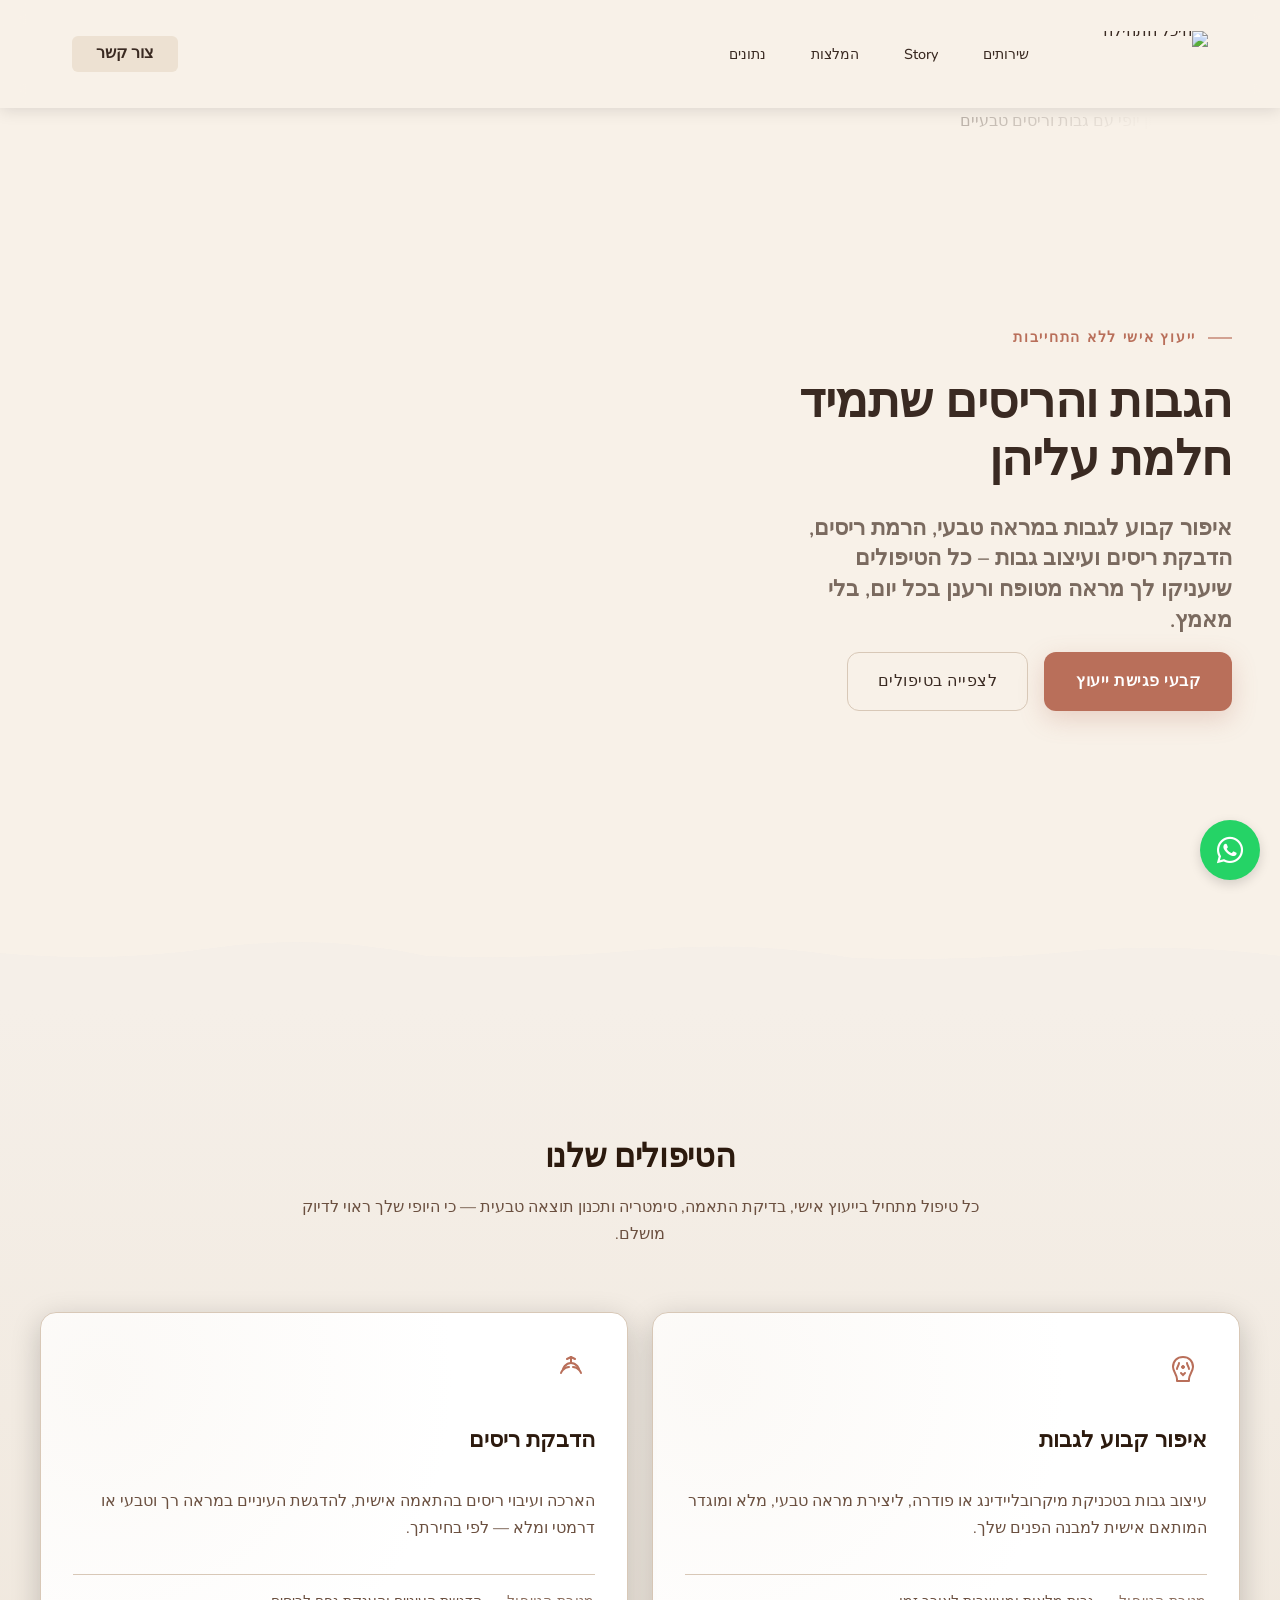
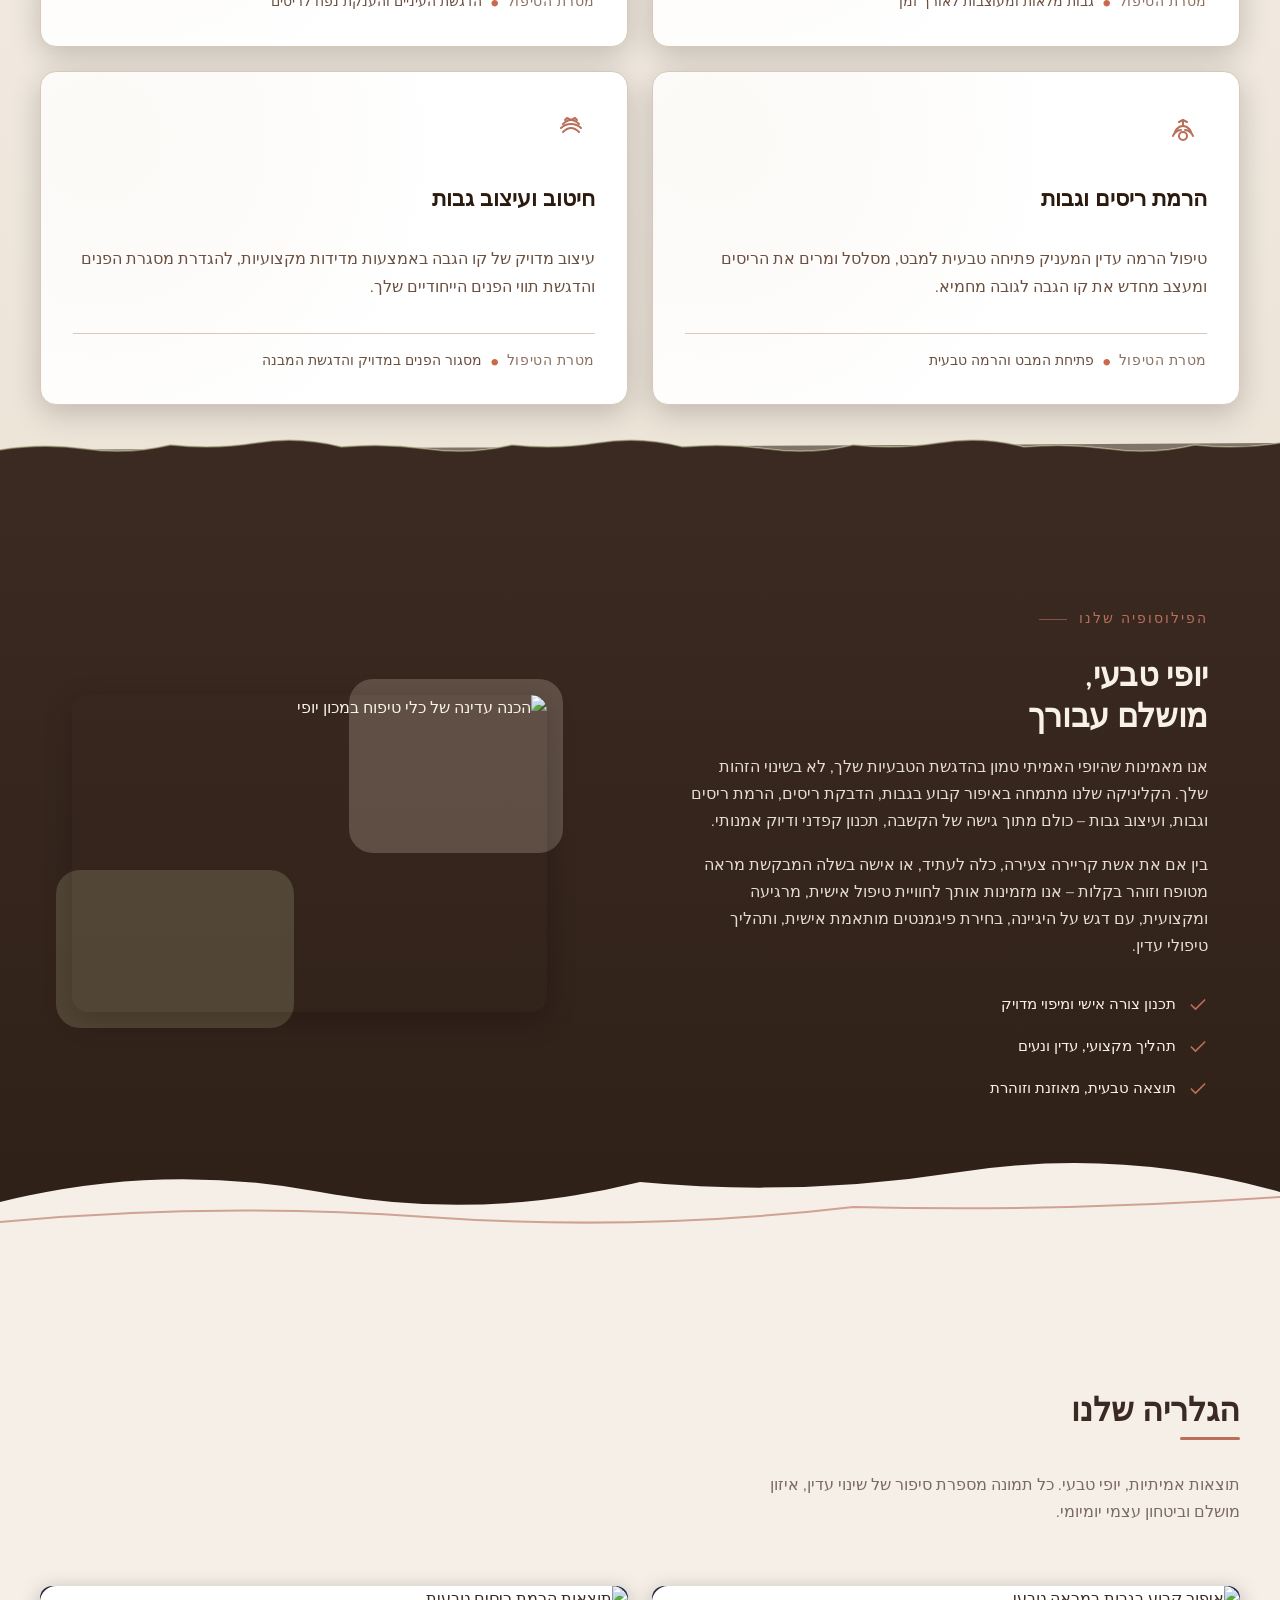
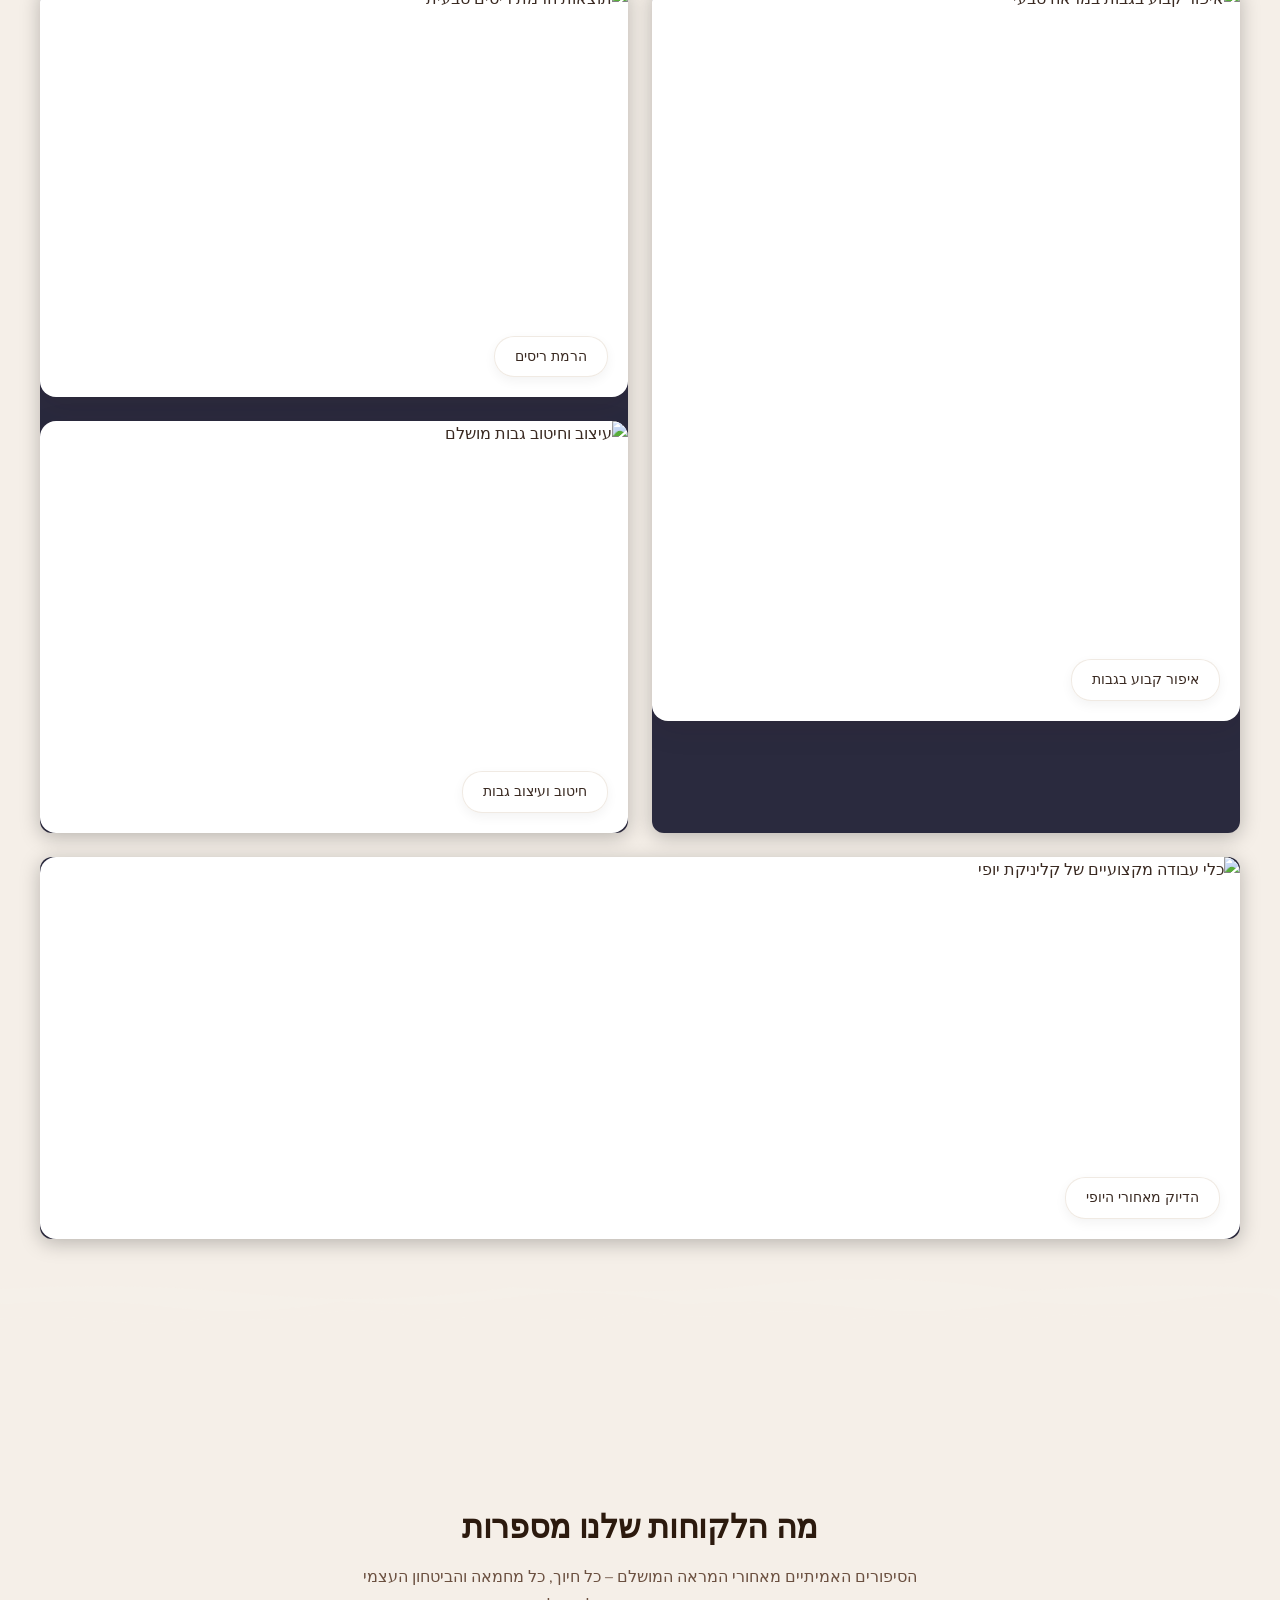
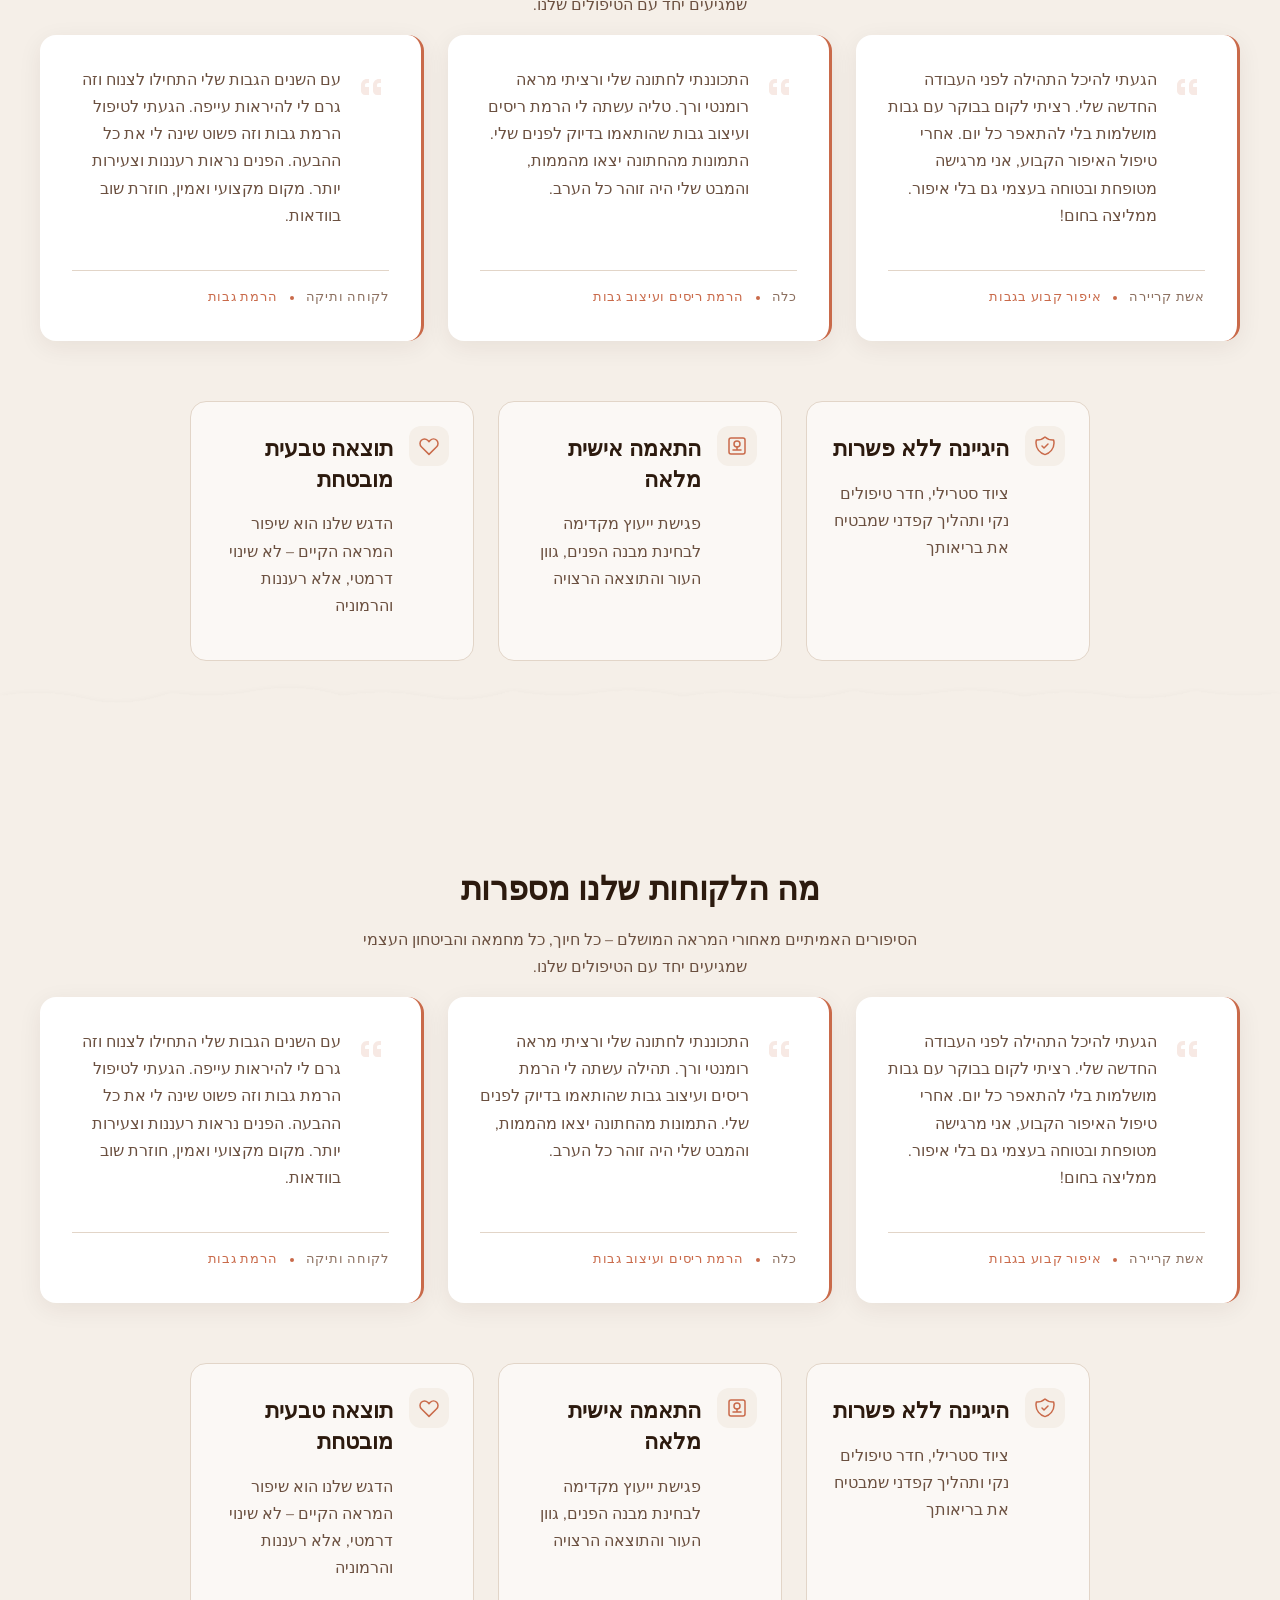
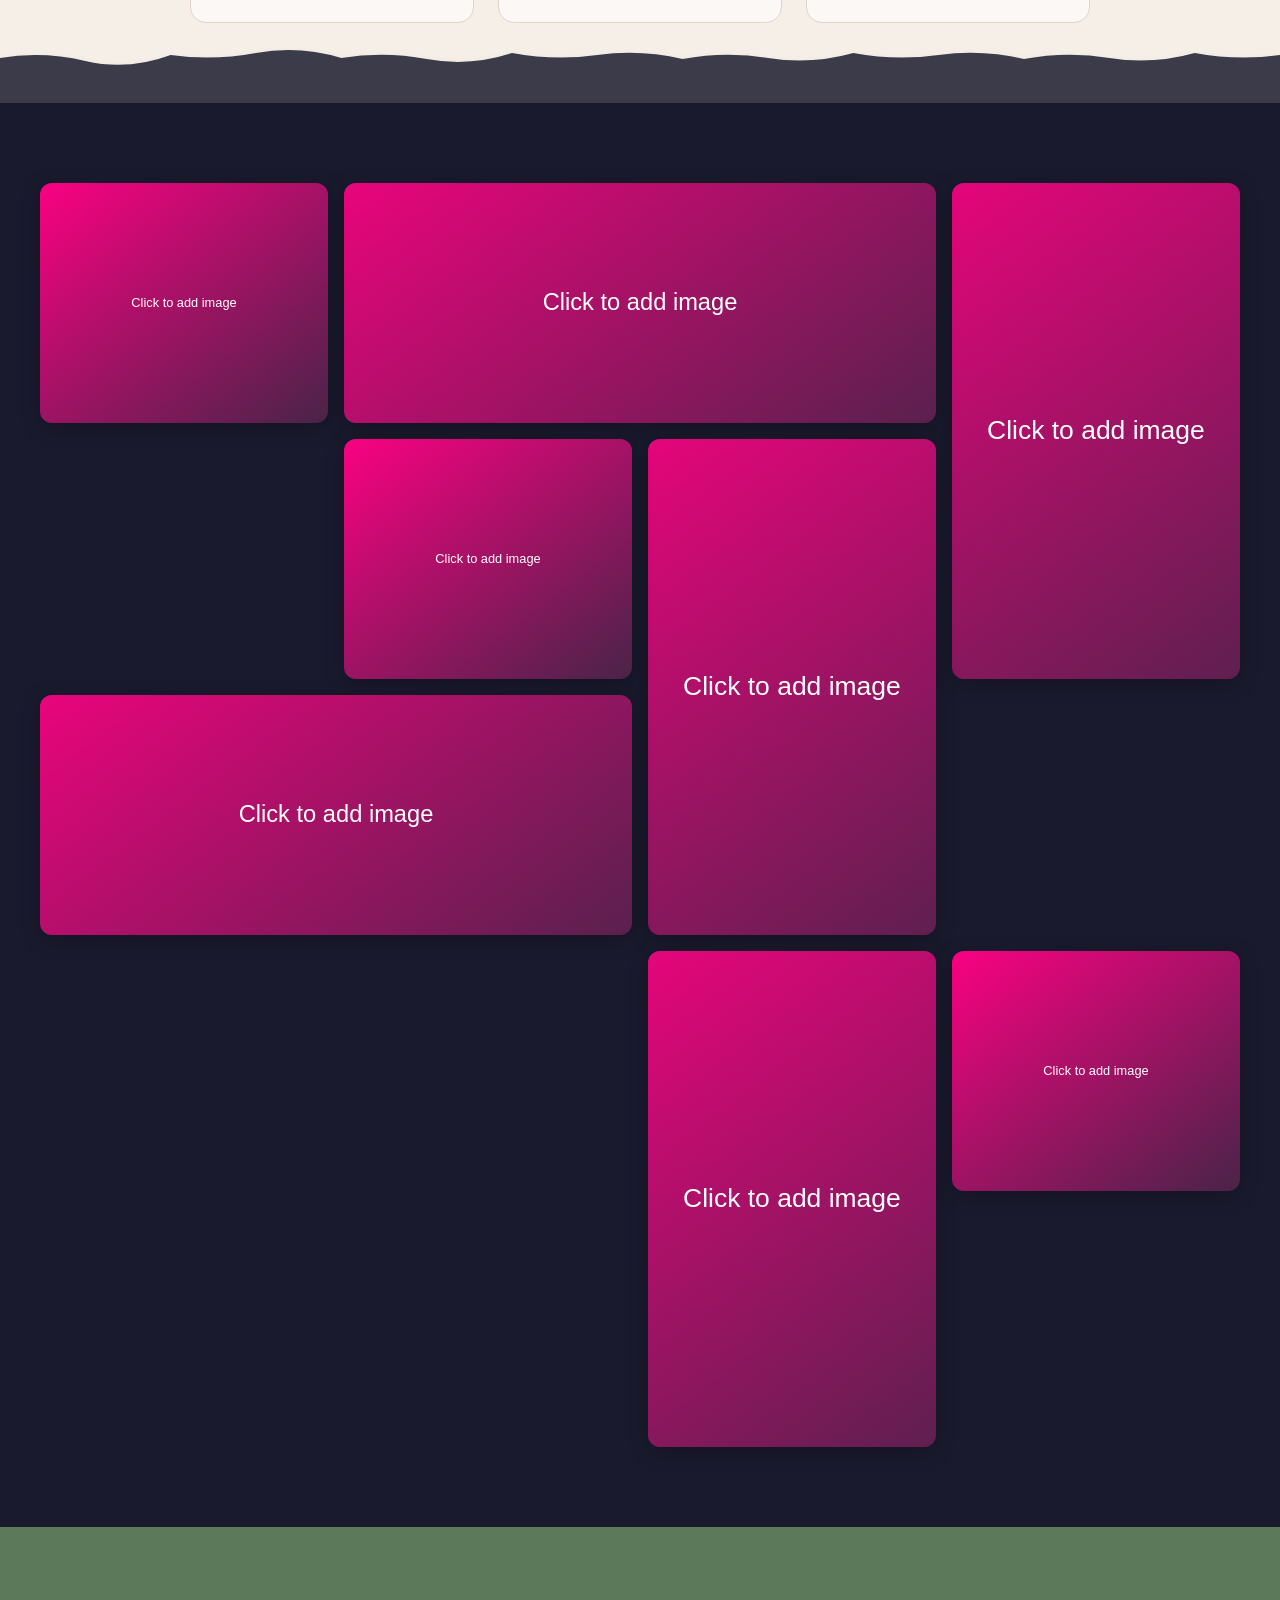
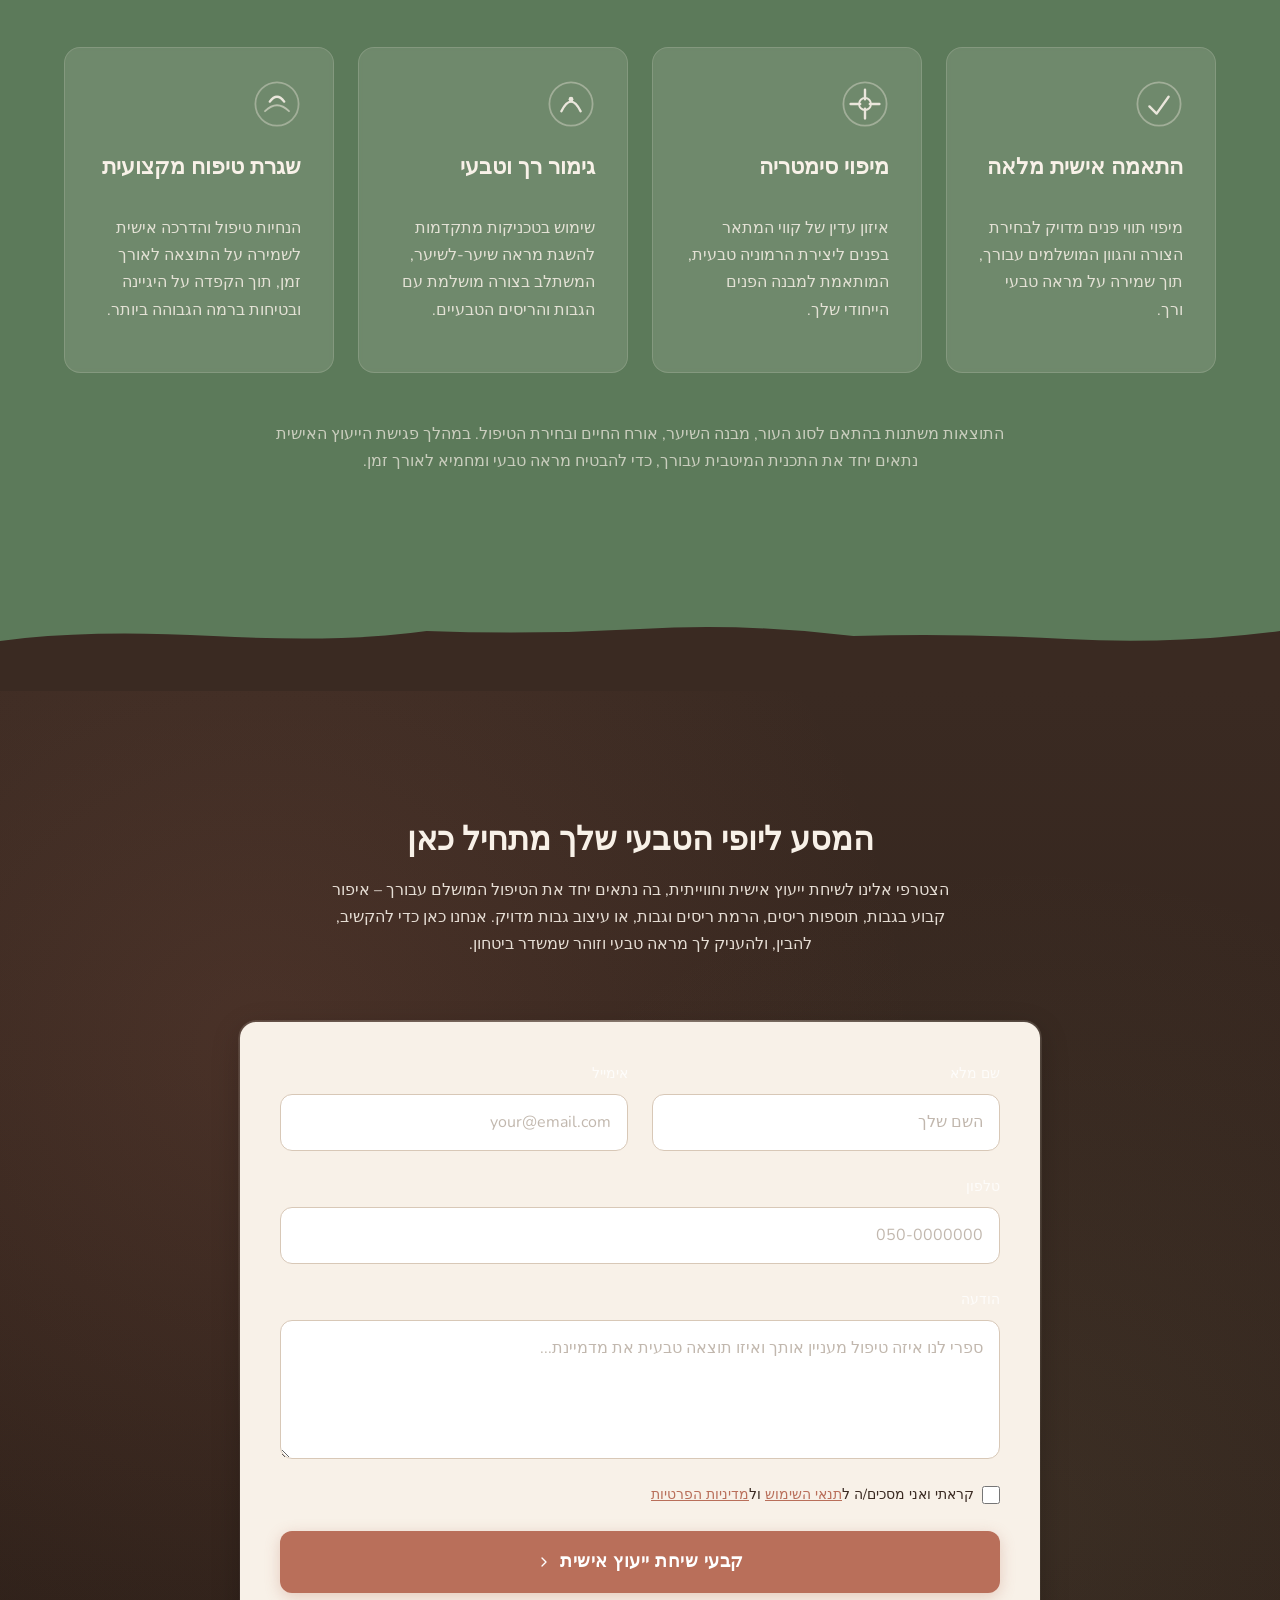
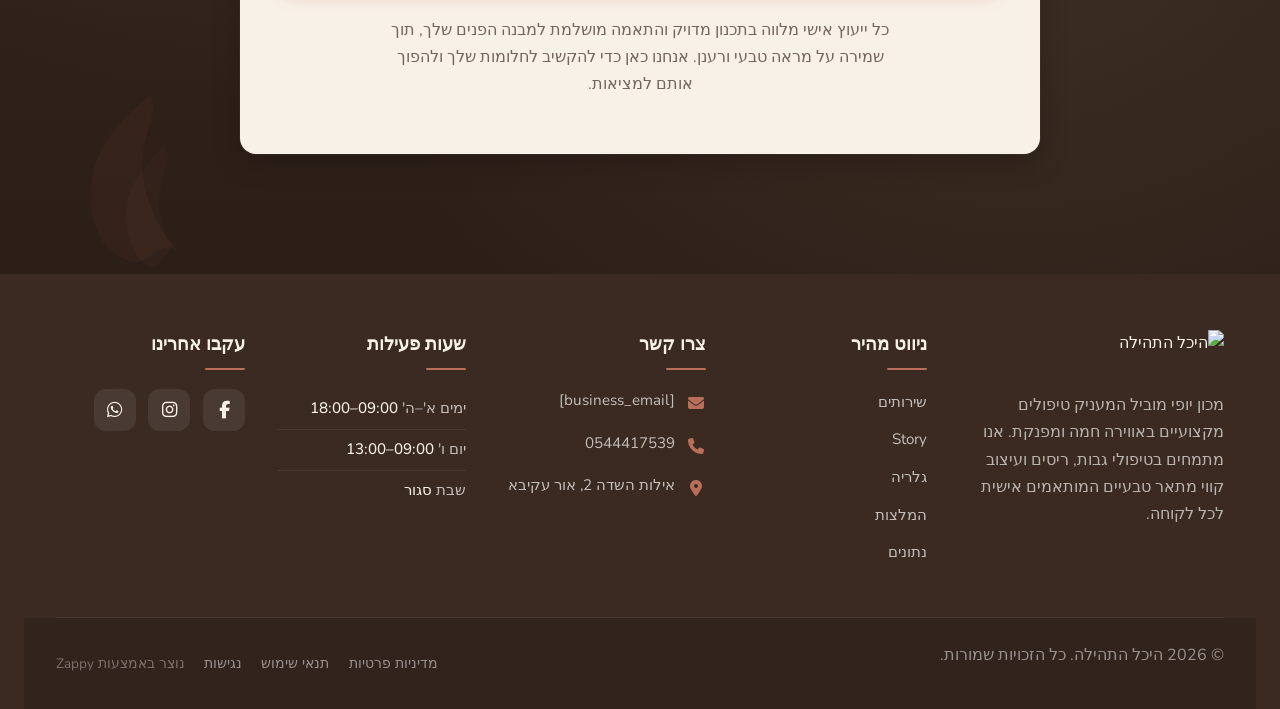
==== commit fa9f29cb: "Background sync: Progressive GitHub Sync" ====
--- a/public/index.html
+++ b/public/index.html
@@ -1 +1 @@
-<!doctype html><html dir="rtl" lang="he"><head><meta charset="UTF-8"><meta content="width=device-width,initial-scale=1" name="viewport"><meta content="index, follow" name="robots"><title>גלי את היופי הטבעי שלך — היכל התהילה</title><meta content="היכל התהילה – מרפאת יופי מובילה לטיפולי מיקרובליידינג, תוספות ריסים והרמת גבות. גלי את הגרסה הזוהרת ביותר שלך עם מומחי אסתטיקה מקצועיים. הזמיני תור עוד היום!" name="description"><meta content="Beauty & Aesthetics, beauty aesthetics near me, היכל התהילה, טיפולי יופי, מיקרובליידינג" name="keywords"><link href="/assets/favicon.ico" rel="icon" type="image/x-icon"><link href="/assets/favicon-16x16.png" rel="icon" type="image/png" sizes="16x16"><link href="/assets/favicon-32x32.png" rel="icon" type="image/png" sizes="32x32"><link href="/assets/favicon-48x48.png" rel="icon" type="image/png" sizes="48x48"><link href="/assets/favicon-192x192.png" rel="icon" type="image/png" sizes="192x192"><link href="/assets/favicon-512x512.png" rel="icon" type="image/png" sizes="512x512"><link href="/assets/apple-touch-icon.png" rel="apple-touch-icon"><script>!function(){"use strict";var t="514090ba-dc22-474b-b9bd-a7d6b97053c4",e="https://api.zappy5.com/api/analytics/track",a=18e5,n=2592e6,o=!0,i=!0,r=!0;var s=function(){var e="zappy_visitor_"+t,a=null;try{if(a=localStorage.getItem(e)){var o=JSON.parse(a),i=Date.now();if(i-o.created<n)return o.lastSeen=i,localStorage.setItem(e,JSON.stringify(o)),o.id}}catch(t){console.warn("Zappy Analytics: LocalStorage not available")}var r="zv_"+Date.now()+"_"+Math.random().toString(36).substr(2,9);try{localStorage.setItem(e,JSON.stringify({id:r,created:Date.now(),lastSeen:Date.now()}))}catch(t){}return r}(),c=function(){var e="zappy_session_"+t,n=null;try{if(n=sessionStorage.getItem(e)){var o=JSON.parse(n),i=Date.now();if(i-o.timestamp<a)return o.timestamp=i,sessionStorage.setItem(e,JSON.stringify(o)),o.id}}catch(t){console.warn("Zappy Analytics: SessionStorage not available")}var r="zs_"+Date.now()+"_"+Math.random().toString(36).substr(2,9);try{sessionStorage.setItem(e,JSON.stringify({id:r,timestamp:Date.now()}))}catch(t){}return r}();function l(a,n){n=n||{};var o={website_id:t,event_type:a,page_path:window.location.pathname,referrer:document.referrer||"direct",visitor_id:s,session_id:c,metadata:n};if(navigator.sendBeacon){var i=new Blob([JSON.stringify(o)],{type:"application/json"});navigator.sendBeacon(e,i)}else fetch(e,{method:"POST",headers:{"Content-Type":"application/json"},body:JSON.stringify(o),keepalive:!0}).catch(function(t){console.warn("Zappy Analytics: Failed to track event",t)})}o&&l("pageview",{title:document.title,url:window.location.href}),i&&document.addEventListener("click",function(t){var e=t.target;if("BUTTON"===e.tagName||e.closest("button")){var a="BUTTON"===e.tagName?e:e.closest("button");l("click",{element:"button",text:a.textContent.trim().substring(0,100),id:a.id||null,class:a.className||null})}else if("A"===e.tagName||e.closest("a")){var n="A"===e.tagName?e:e.closest("a");l("navigation",{element:"link",text:n.textContent.trim().substring(0,100),href:n.href,external:n.hostname!==window.location.hostname})}},!0),r&&document.addEventListener("submit",function(t){var e=t.target;l("form_submit",{form_id:e.id||null,form_name:e.name||null,form_action:e.action||null,form_method:e.method||"GET"})},!0);var d=Date.now();window.addEventListener("beforeunload",function(){l("page_unload",{time_on_page:Math.floor((Date.now()-d)/1e3),page_path:window.location.pathname})}),window.zappyAnalytics={track:l,getVisitorId:function(){return s},getSessionId:function(){return c}}}()</script><meta content="גלי את היופי הטבעי שלך — היכל התהילה" property="og:title"><meta content="היכל התהילה – מרפאת יופי מובילה לטיפולי מיקרובליידינג, תוספות ריסים והרמת גבות. גלי את הגרסה הזוהרת ביותר שלך עם מומחי אסתטיקה מקצועיים. הזמיני תור עוד היום!" property="og:description"><meta content="summary_large_image" name="twitter:card"><meta content="גלי את היופי הטבעי שלך — היכל התהילה" name="twitter:title"><meta content="היכל התהילה – מרפאת יופי מובילה לטיפולי מיקרובליידינג, תוספות ריסים והרמת גבות. גלי את הגרסה הזוהרת ביותר שלך עם מומחי אסתטיקה מקצועיים. הזמיני תור עוד היום!" name="twitter:description"><script type="application/ld+json">{"@context":"https://schema.org","@graph":[{"@type":"Organization","@id":"https://heichal-hatehila.zappy5.app#organization","name":"היכל התהילה","url":"https://heichal-hatehila.zappy5.app","description":"A professional beauty clinic specializing in permanent makeup and lash & brow treatments. Services include permanent eyebrow makeup, lash extensions, lash and brow lifting, and eyebrow contouring and shaping. The clinic focuses on enhancing natural beauty through semi-permanent and permanent aesthetic procedures.","contactPoint":[{"@type":"ContactPoint","contactType":"customer service","telephone":"0544417539"}]},{"@type":"WebSite","@id":"https://heichal-hatehila.zappy5.app#website","url":"https://heichal-hatehila.zappy5.app","name":"היכל התהילה","publisher":{"@id":"https://heichal-hatehila.zappy5.app#organization"}},{"@type":"ContactPage","@id":"https://heichal-hatehila.zappy5.app#contactpage","url":"https://heichal-hatehila.zappy5.app","name":"גלי את היופי הטבעי שלך — היכל התהילה","mainEntity":{"@id":"https://heichal-hatehila.zappy5.app#organization"},"potentialAction":{"@type":"CommunicateAction","target":{"@type":"EntryPoint","urlTemplate":"https://heichal-hatehila.zappy5.app/api/email/contact-form","actionPlatform":["http/method=POST"],"contentType":"application/json"},"instrument":[{"@type":"PropertyValue","name":"name","propertyID":"text","valueRequired":true,"description":"השם שלך"},{"@type":"PropertyValue","name":"email","propertyID":"email","valueRequired":true,"description":"your@email.com"},{"@type":"PropertyValue","name":"phone","propertyID":"tel","valueRequired":true,"description":"050-0000000"},{"@type":"PropertyValue","name":"message","propertyID":"textarea","valueRequired":false,"description":"ספרי לנו איזה טיפול מעניין אותך ואיזו תוצאה טבעית את מדמיינת..."},{"@type":"PropertyValue","name":"privacy_consent","propertyID":"checkbox","valueRequired":true}]}}]}</script><meta content="website" property="og:type"><meta content="he_IL" property="og:locale"><link href="https://cdnjs.cloudflare.com/ajax/libs/font-awesome/6.4.0/css/all.min.css" rel="stylesheet"><style>.skip-link{position:absolute;top:0;left:0;transform:translateY(-200%);padding:12px 18px;background:var(--bg-dark,#1a1a1a);color:var(--text-light,#fff);font-weight:600;border-radius:0 0 8px 0;z-index:10000}.skip-link:focus{transform:none;outline:2px solid var(--ring,#fff);outline-offset:2px}:focus-visible{outline:2px solid var(--ring,currentColor);outline-offset:3px}</style><link href="/assets/favicon.ico" rel="icon" type="image/x-icon"><link href="/assets/favicon-16x16.png" rel="icon" type="image/png" sizes="16x16"><link href="/assets/favicon-32x32.png" rel="icon" type="image/png" sizes="32x32"><link href="/assets/favicon-48x48.png" rel="icon" type="image/png" sizes="48x48"><link href="/assets/favicon-192x192.png" rel="icon" type="image/png" sizes="192x192"><link href="/assets/favicon-512x512.png" rel="icon" type="image/png" sizes="512x512"><link href="/assets/apple-touch-icon.png" rel="apple-touch-icon"><link href="https://cdn.jsdelivr.net/npm/vanilla-cookieconsent@3/dist/cookieconsent.css" rel="stylesheet"><script src="https://cdn.jsdelivr.net/npm/vanilla-cookieconsent@3/dist/cookieconsent.umd.js"></script><script src="https://cdn.jsdelivr.net/gh/mickidum/acc_toolbar/acctoolbar/acctoolbar.min.js"></script><link href="/styles.css" rel="stylesheet"><script>window.ZAPPY_WEBSITE_ID="514090ba-dc22-474b-b9bd-a7d6b97053c4",window.ZAPPY_API_BASE="https://api.zappy5.com"</script><style id="zappy-dropdown-submenu-styles">#navMenu li:has(.sub-menu),.nav-menu li:has(.sub-menu),.navbar li:has(.sub-menu),nav li:has(.sub-menu){position:relative}#navMenu .sub-menu,.nav-menu .sub-menu,.navbar .sub-menu,nav .sub-menu{display:block!important;position:absolute!important;top:100%;left:0;min-width:220px;background:#fff;border-radius:8px;box-shadow:0 8px 25px rgba(0,0,0,.15);padding:8px 0;opacity:0;visibility:hidden;transform:translateY(10px);transition:all .3s ease;z-index:1000;list-style:none;pointer-events:none}#navMenu li:hover>.sub-menu,.nav-menu li:hover>.sub-menu,.navbar li:hover>.sub-menu,nav li:hover>.sub-menu{opacity:1!important;visibility:visible!important;transform:translateY(0)!important;pointer-events:auto!important}.sub-menu li{list-style:none;margin:0;padding:0}.sub-menu a{display:block!important;padding:10px 16px!important;color:var(--text-dark,#333)!important;font-weight:500;text-decoration:none;white-space:nowrap;transition:background-color .2s}.sub-menu .zappy-nav-child>a{padding-left:28px!important;font-size:.9em!important;opacity:.85!important}[dir=rtl] .sub-menu .zappy-nav-child>a,html[lang=ar] .sub-menu .zappy-nav-child>a,html[lang=he] .sub-menu .zappy-nav-child>a{padding-left:10px!important;padding-right:28px!important}.sub-menu .zappy-nav-parent>a{font-weight:600!important}.sub-menu a:hover{background-color:#f5f5f5}[dir=rtl] .nav-menu .sub-menu,[dir=rtl] .navbar .sub-menu,[dir=rtl] nav .sub-menu,html[lang=ar] .nav-menu .sub-menu,html[lang=ar] .navbar .sub-menu,html[lang=ar] nav .sub-menu,html[lang=he] .nav-menu .sub-menu,html[lang=he] .navbar .sub-menu,html[lang=he] nav .sub-menu{left:auto!important;right:0!important}.sub-menu:empty,.sub-menu:not(:has(li)):not(:has(> a)),.sub-menu:not(:has(li:not(.zappy-hidden-menu-item))):not(:has(> a)){display:none!important;opacity:0!important;visibility:hidden!important;pointer-events:none!important}li:has(.menu-group-title):hover>.sub-menu{opacity:1!important;visibility:visible!important;transform:translateY(0)!important;pointer-events:auto!important}#navMenu>li>.menu-group-title,.nav-menu>li>.menu-group-title{display:inline-block;padding:.5rem 1rem;cursor:default;user-select:none}@media (max-width:768px){#navMenu .sub-menu,.nav-menu .sub-menu,.navbar .sub-menu,nav .sub-menu{position:static!important;transform:none!important;box-shadow:none!important;background:0 0!important;max-height:0;overflow:hidden;opacity:0;visibility:hidden;transition:max-height .3s ease,opacity .3s ease;padding:0!important;border-radius:0!important}#navMenu .sub-menu.mobile-expanded,.nav-menu .sub-menu.mobile-expanded,.navbar .sub-menu.mobile-expanded{max-height:none!important;overflow-y:visible!important;opacity:1!important;visibility:visible!important;padding:8px 0 8px 16px!important}[dir=rtl] .sub-menu.mobile-expanded,html[lang=he] .sub-menu.mobile-expanded{padding:8px 16px 8px 0!important}#navMenu li:hover>.sub-menu,.nav-menu li:hover>.sub-menu,.navbar li:hover>.sub-menu,nav li:hover>.sub-menu{opacity:0;visibility:hidden;pointer-events:none}#navMenu li>.sub-menu.mobile-expanded,.nav-menu li>.sub-menu.mobile-expanded,.navbar li>.sub-menu.mobile-expanded,nav li>.sub-menu.mobile-expanded{opacity:1!important;visibility:visible!important;pointer-events:auto!important}#navMenu li:has(.sub-menu),.nav-menu li:has(.sub-menu),.navbar li:has(.sub-menu),nav li:has(.sub-menu){display:flex!important;flex-wrap:wrap!important;align-items:center!important;position:relative!important;min-height:44px!important}#navMenu li:has(.sub-menu)>a,.nav-menu li:has(.sub-menu)>a,.navbar li:has(.sub-menu)>a,nav li:has(.sub-menu)>a{flex:1!important;min-width:0!important}#navMenu li:has(.sub-menu)>.menu-group-title,.nav-menu li:has(.sub-menu)>.menu-group-title,.navbar li:has(.sub-menu)>.menu-group-title,nav li:has(.sub-menu)>.menu-group-title{flex:1!important;min-width:0!important;padding:0!important;line-height:inherit!important}#navMenu li:has(.sub-menu)>.sub-menu,.nav-menu li:has(.sub-menu)>.sub-menu,.navbar li:has(.sub-menu)>.sub-menu,nav li:has(.sub-menu)>.sub-menu{flex-basis:100%!important;width:100%!important}#navMenu li:has(.sub-menu)>a [class*=arrow],#navMenu li:has(.sub-menu)>a [class*=chevron],.nav-menu li:has(.sub-menu)>a .fa-angle-down,.nav-menu li:has(.sub-menu)>a .fa-chevron-down,.nav-menu li:has(.sub-menu)>a [class*=arrow],.nav-menu li:has(.sub-menu)>a [class*=chevron],nav li:has(.sub-menu)>a [class*=arrow],nav li:has(.sub-menu)>a [class*=chevron]{display:none!important;visibility:hidden!important}.mobile-submenu-toggle{display:flex!important;align-items:center!important;justify-content:center!important;width:44px!important;height:auto!important;background:0 0!important;border:none!important;cursor:pointer!important;color:var(--text-light)!important;position:static!important;flex-shrink:0!important;align-self:stretch!important;z-index:2!important;padding:0!important;margin:0!important}.mobile-submenu-toggle::after{content:''!important;width:0!important;height:0!important;border-left:6px solid transparent!important;border-right:6px solid transparent!important;border-top:7px solid currentColor!important;transition:transform .3s ease!important}.mobile-submenu-toggle.expanded::after{transform:rotate(180deg)!important}.sub-menu a{padding:10px 0!important;display:block!important;color:var(--text-light)!important;white-space:normal!important}.sub-menu .zappy-nav-child>a{padding-left:28px!important;font-size:.9em!important;opacity:.85!important}[dir=rtl] .sub-menu .zappy-nav-child>a,html[lang=ar] .sub-menu .zappy-nav-child>a,html[lang=he] .sub-menu .zappy-nav-child>a{padding-left:0!important;padding-right:28px!important}.sub-menu .zappy-nav-parent>a{font-weight:600!important}#navMenu.active,.nav-menu.active{max-width:100vw!important;overflow-x:hidden!important;box-sizing:border-box!important}.navbar .sub-menu li a,.zappy-products-dropdown .sub-menu a,nav.navbar .sub-menu li a{color:var(--text-light)!important}}@media (min-width:769px){.mobile-submenu-toggle{display:none!important}}</style><style id="zappy-widget-visibility">html[dir=rtl] .whatsapp-float{right:20px!important;left:auto!important}html:not([dir]) .whatsapp-float,html[dir=ltr] .whatsapp-float{left:20px!important;right:auto!important}html[dir=rtl] #mic-access-tool-general-button,html[dir=rtl] #mic-init-access-tool #mic-access-tool-general-button,html[dir=rtl] #mic-init-access-tool .mic-access-tool-general-button,html[dir=rtl] ._access-icon,html[dir=rtl] .mic-access-tool-general-button{left:20px!important;right:auto!important}html:not([dir]) #mic-access-tool-general-button,html:not([dir]) #mic-init-access-tool #mic-access-tool-general-button,html:not([dir]) #mic-init-access-tool .mic-access-tool-general-button,html:not([dir]) ._access-icon,html:not([dir]) .mic-access-tool-general-button,html[dir=ltr] #mic-access-tool-general-button,html[dir=ltr] #mic-init-access-tool #mic-access-tool-general-button,html[dir=ltr] #mic-init-access-tool .mic-access-tool-general-button,html[dir=ltr] ._access-icon,html[dir=ltr] .mic-access-tool-general-button{right:20px!important;left:auto!important}@media (max-width:768px){.whatsapp-float{display:flex!important}}@media (min-width:769px){.whatsapp-float{display:flex!important}}@media (max-width:768px){#mic-access-tool-general-button,#mic-init-access-tool #mic-access-tool-general-button,#mic-init-access-tool .mic-access-tool-general-button,._access-icon,.mic-access-tool-general-button{display:flex!important;visibility:visible!important;opacity:1!important;pointer-events:auto!important}#mic-access-tool-box.opened-mic-access-tool,#mic-init-access-tool #mic-access-tool-box.opened-mic-access-tool,.mic-access-tool-box.opened-mic-access-tool{visibility:visible!important;opacity:1!important;pointer-events:auto!important}}@media (min-width:769px){#mic-access-tool-general-button,#mic-init-access-tool #mic-access-tool-general-button,#mic-init-access-tool .mic-access-tool-general-button,._access-icon,.mic-access-tool-general-button{display:flex!important;visibility:visible!important;opacity:1!important;pointer-events:auto!important}#mic-access-tool-box.opened-mic-access-tool,#mic-init-access-tool #mic-access-tool-box.opened-mic-access-tool,.mic-access-tool-box.opened-mic-access-tool{visibility:visible!important;opacity:1!important;pointer-events:auto!important}}</style></head><body><a href="#main" class="skip-link">דלג לתוכן הראשי</a><nav class="navbar"><button class="mobile-toggle" aria-label="Menu" id="mobileToggle"><svg viewBox="0 0 24 24" fill="none" class="hamburger-icon" height="24" width="24"><path d="M3 12h18M3 6h18M3 18h18" stroke="currentColor" stroke-width="2" stroke-linecap="round"></path></svg> <svg viewBox="0 0 24 24" fill="none" class="close-icon" height="24" width="24" style="display:none"><path d="M18 6L6 18M6 6l12 12" stroke="currentColor" stroke-width="2" stroke-linecap="round"></path></svg></button> <button class="phone-header-btn" aria-label="Call" data-phone="0544417539"><svg viewBox="0 0 24 24" fill="currentColor" width="20" height="20"><path d="M22 16.92v3a2 2 0 0 1-2.18 2 19.79 19.79 0 0 1-8.63-3.07 19.5 19.5 0 0 1-6-6 19.79 19.79 0 0 1-3.07-8.67A2 2 0 0 1 4.11 2h3a2 2 0 0 1 2 1.72 12.84 12.84 0 0 0 .7 2.81 2 2 0 0 1-.45 2.11L8.09 9.91a16 16 0 0 0 6 6l1.27-1.27a2 2 0 0 1 2.11-.45 12.84 12.84 0 0 0 2.81.7A2 2 0 0 1 22 16.92z"></path></svg></button><div class="nav-container"><div class="nav-right-group"><div class="nav-brand"><a href="/" class="logo-link"><img alt="היכל התהילה" src="/assets/site-----image-1.webp" class="logo"></a></div><ul class="nav-menu" id="navMenu"><li><a href="#services">שירותים</a></li><li><a href="#story">Story</a></li><li><a href="#testimonials">המלצות</a></li><li><a href="#stats">נתונים</a></li><li class="mobile-contact-link nav-cta-mobile-item"><a href="#cta" class="nav-cta-btn">צור קשר</a></li></ul></div><div class="nav-cta-container"><a href="#cta" class="nav-cta-btn">צור קשר</a></div></div></nav><script>window.addEventListener("load",function(){const e=document.querySelector(".navbar, nav, header");if(!e)return void console.log("[Navbar] Navbar element not found");let t=document.getElementById("mobileToggle")||document.querySelector(".mobile-toggle")||document.querySelector(".hamburger")||document.querySelector(".hamburger-menu")||document.querySelector(".menu-toggle")||document.querySelector(".burger-menu")||document.querySelector('[aria-label="Menu"]')||document.querySelector('[aria-label="תפריט"]');const o=document.querySelector(".phone-header-btn"),n=window.getComputedStyle(e);let r=n.backgroundColor;if(console.log("[Navbar] Initial navbar background:",r),"transparent"===r||"rgba(0, 0, 0, 0)"===r||r.startsWith("rgba")&&r.includes(", 0)")){const e=n.backgroundImage;if(e&&"none"!==e)console.log("[Navbar] Navbar has background image/gradient, using dark text"),r="rgb(240, 240, 240)";else{const e=window.getComputedStyle(document.body).backgroundColor;console.log("[Navbar] Navbar transparent, using body background:",e),r=e}}const a=r.match(/\d+/g);if(a&&a.length>=3){const e=(.299*parseInt(a[0])+.587*parseInt(a[1])+.114*parseInt(a[2]))/255;console.log("[Navbar] Mobile button colors preserved from Claude CSS (luminance:",e.toFixed(2)+")");const n=document.createElement("style");n.id="zappy-mobile-nav-fix";document.documentElement.lang;document.documentElement.dir,n.textContent='\n        /* Hide mobile buttons on desktop, show only on mobile */\n        @media (min-width: 769px) {\n          .mobile-toggle,\n          .phone-header-btn {\n            display: none !important;\n          }\n        }\n        \n        /* Show and position mobile buttons correctly on mobile */\n        @media (max-width: 768px) {\n          .navbar,\n          nav.navbar {\n            min-height: 70px !important;\n          }\n\n          .mobile-toggle,\n          .phone-header-btn {\n            position: absolute !important;\n            top: 0 !important;\n            bottom: 0 !important;\n            margin-top: auto !important;\n            margin-bottom: auto !important;\n            transform: none !important;\n            z-index: 1001 !important;\n            display: flex !important;\n            align-items: center !important;\n            justify-content: center !important;\n            width: 36px !important;\n            height: 36px !important;\n            border-radius: 50% !important;\n            border: none !important;\n            cursor: pointer !important;\n            padding: 6px !important;\n            background: none !important;\n            color: var(--nav-text, var(--text-light)) !important;\n            touch-action: manipulation !important;\n            -webkit-tap-highlight-color: transparent !important;\n          }\n\n          html[data-zappy-site-type="ecommerce"] .phone-header-btn,\n          body[data-zappy-site-type="ecommerce"] .phone-header-btn,\n          html[data-zappy-site-type="ecommerce"] header .phone-header-btn,\n          html[data-zappy-site-type="ecommerce"] nav .phone-header-btn {\n            display: none !important;\n            visibility: hidden !important;\n            width: 0 !important;\n            height: 0 !important;\n            min-width: 0 !important;\n            overflow: hidden !important;\n          }\n          \n          /* LTR positioning (default): hamburger LEFT, phone RIGHT */\n          html:not([dir="rtl"]):not([lang="he"]):not([lang="ar"]) .mobile-toggle,\n          html[dir="ltr"] .mobile-toggle {\n            left: 12px !important;\n            right: auto !important;\n          }\n          html:not([dir="rtl"]):not([lang="he"]):not([lang="ar"]) .phone-header-btn,\n          html[dir="ltr"] .phone-header-btn {\n            right: 12px !important;\n            left: auto !important;\n          }\n          \n          /* RTL positioning: hamburger RIGHT, phone LEFT */\n          html[dir="rtl"] .mobile-toggle,\n          html[lang="he"] .mobile-toggle,\n          html[lang="ar"] .mobile-toggle {\n            right: 12px !important;\n            left: auto !important;\n          }\n          html[dir="rtl"] .phone-header-btn,\n          html[lang="he"] .phone-header-btn,\n          html[lang="ar"] .phone-header-btn {\n            left: 12px !important;\n            right: auto !important;\n          }\n          \n          /* CRITICAL: Ensure nav-container has min-height on mobile */\n          /* All children are positioned absolutely/fixed on mobile, so height:auto collapses to 0 */\n          .nav-container {\n            min-height: 70px !important;\n            position: relative !important;\n          }\n          \n          /* Ensure SVG icons are properly sized and inherit color */\n          .mobile-toggle svg,\n          .phone-header-btn svg {\n            width: 24px !important;\n            height: 24px !important;\n            /* Don\'t force display - let JavaScript control hamburger/close toggle */\n          }\n          \n          /* Reset nav-cta-container on mobile - remove desktop box-shadow/padding */\n          /* that creates a visible ghost box when CTA button is hidden */\n          .nav-cta-container {\n            box-shadow: none !important;\n            padding: 0 !important;\n          }\n          \n          /* Hide nav-cta-container entirely on mobile when there\'s no lang-switcher */\n          /* (only the CTA button is inside, and it\'s hidden on mobile) */\n          .nav-cta-container:not(:has(.lang-switcher)) {\n            display: none !important;\n          }\n          \n          /* CRITICAL: Prevent hero image fade gradient from bleeding over headline text */\n          /* The .image-fade-gradient has bottom: -30px (extends below parent) */\n          /* On mobile stacked layout, this overlaps the h1 text below the image */\n          .hero-image-column {\n            overflow: hidden !important;\n          }\n          .image-fade-gradient {\n            bottom: 0 !important;\n          }\n          \n          /* Hide desktop language switcher on mobile - hamburger menu handles it */\n          /* High specificity to override stored CSS */\n          .lang-switcher,\n          .nav-cta-container .lang-switcher,\n          .nav-container .lang-switcher,\n          .navbar .lang-switcher,\n          .navbar .nav-cta-container .lang-switcher {\n            display: none !important;\n          }\n        }\n      ';const r=document.getElementById("zappy-mobile-nav-fix");r&&r.remove(),document.head.appendChild(n),console.log("[Navbar] Critical CSS injected for mobile nav positioning");const i=window.innerWidth<=768;if(t){const e=t.querySelector(".hamburger-icon"),o=t.querySelector(".close-icon");e&&(e.style.setProperty("width","24px","important"),e.style.setProperty("height","24px","important"),e.style.setProperty("display","block","important")),o&&(o.style.setProperty("width","24px","important"),o.style.setProperty("height","24px","important"),o.style.setProperty("display","none","important")),i?(t.style.setProperty("position","absolute","important"),t.style.setProperty("top","0","important"),t.style.setProperty("bottom","0","important"),t.style.setProperty("margin-top","auto","important"),t.style.setProperty("margin-bottom","auto","important"),t.style.setProperty("transform","none","important"),t.style.setProperty("z-index","1001","important"),t.style.removeProperty("left"),t.style.removeProperty("right"),console.log("[Navbar] Mobile toggle positioning applied (mobile viewport)")):(t.style.removeProperty("position"),t.style.removeProperty("top"),t.style.removeProperty("transform"),t.style.removeProperty("z-index"),t.style.removeProperty("left"),t.style.removeProperty("right"),console.log("[Navbar] Desktop viewport - cleared mobile toggle inline positioning"))}if(o){const e=o.querySelector("svg");e&&(e.style.width="24px",e.style.height="24px",e.setAttribute("width","24"),e.setAttribute("height","24")),i?(o.style.setProperty("position","absolute","important"),o.style.setProperty("top","0","important"),o.style.setProperty("bottom","0","important"),o.style.setProperty("margin-top","auto","important"),o.style.setProperty("margin-bottom","auto","important"),o.style.setProperty("transform","none","important"),o.style.setProperty("z-index","1001","important"),o.style.removeProperty("left"),o.style.removeProperty("right"),console.log("[Navbar] Phone button positioning applied (mobile viewport)")):(o.style.removeProperty("position"),o.style.removeProperty("top"),o.style.removeProperty("transform"),o.style.removeProperty("z-index"),o.style.removeProperty("left"),o.style.removeProperty("right"),console.log("[Navbar] Desktop viewport - cleared phone button inline positioning"))}}else console.log("[Navbar] Could not parse background color:",r);t=document.getElementById("mobileToggle")||document.querySelector(".mobile-toggle")||document.querySelector(".hamburger")||document.querySelector(".hamburger-menu")||document.querySelector(".menu-toggle")||document.querySelector(".burger-menu")||document.querySelector('[aria-label="Menu"]')||document.querySelector('[aria-label="תפריט"]');const i=document.getElementById("navMenu")||document.querySelector(".nav-menu")||document.querySelector(".nav-links")||document.querySelector("nav ul:not(.submenu)");if(!t||!i)return void console.log("[Navbar] Mobile toggle or menu not found:",{toggle:!!t,menu:!!i});i.id||(i.id="navMenu"),console.log("[Navbar] Initializing mobile menu...");const l=t.cloneNode(!0);t.parentNode.replaceChild(l,t);var s=0;function p(e){var t=Date.now();t-s<300||(s=t,function(e){e.preventDefault(),e.stopPropagation();const t=l.querySelector(".hamburger-icon"),o=l.querySelector(".close-icon");i.classList.contains("active")?(i.classList.remove("active"),t&&t.style.setProperty("display","block","important"),o&&o.style.setProperty("display","none","important"),document.body.style.overflow="",document.body.classList.remove("menu-open"),console.log("[Navbar] Menu closed")):(i.classList.add("active"),t&&t.style.setProperty("display","none","important"),o&&o.style.setProperty("display","block","important"),document.body.style.overflow="hidden",document.body.classList.add("menu-open"),console.log("[Navbar] Menu opened"))}(e))}l.addEventListener("click",p),l.addEventListener("touchend",p),document.addEventListener("keydown",function(e){if(("Escape"===e.key||"Esc"===e.key)&&i.classList.contains("active")){const e=l.querySelector(".hamburger-icon"),t=l.querySelector(".close-icon");i.classList.remove("active"),e&&e.style.setProperty("display","block","important"),t&&t.style.setProperty("display","none","important"),document.body.style.overflow="",document.body.classList.remove("menu-open"),console.log("[Navbar] Menu closed (Escape)")}}),i.querySelectorAll("a").forEach(function(e){e.addEventListener("click",function(){if("#"===this.getAttribute("href"))return;const e=l.querySelector(".hamburger-icon"),t=l.querySelector(".close-icon");i.classList.remove("active"),e&&e.style.setProperty("display","block","important"),t&&t.style.setProperty("display","none","important"),document.body.style.overflow="",document.body.classList.remove("menu-open"),console.log("[Navbar] Menu closed (link clicked)")})});var m=i.querySelectorAll(".dropdown-toggle");m.forEach(function(e){e.addEventListener("click",function(e){e.preventDefault(),e.stopPropagation();var t=this.closest(".nav-dropdown");t&&(t.parentNode.querySelectorAll(".nav-dropdown.open").forEach(function(e){e!==t&&e.classList.remove("open")}),t.classList.toggle("open"),console.log("[Navbar] Dropdown toggled:",t.classList.contains("open")?"open":"closed"))})}),document.addEventListener("click",function(e){e.target.closest(".nav-dropdown")||document.querySelectorAll(".nav-dropdown.open").forEach(function(e){e.classList.remove("open")})}),console.log("[Navbar] Dropdown handlers initialized for "+m.length+" dropdowns"),o&&o.addEventListener("click",function(){const e=document.querySelectorAll('a[href^="tel:"]'),t=e.length>0?e[0].getAttribute("href").replace("tel:",""):"0544417539";window.location.href="tel:"+t,console.log("[Navbar] Phone button clicked")}),console.log("[Navbar] Mobile menu initialized successfully")})</script><main id="main"><section class="index-hero-section" id="hero" data-band-index="0" data-layout-spec="בית-hero" style="--hero-fade-color:var(--bg-light)" data-hero-treatment="fade-bleed" data-hero-type="fullscreen-scrim"><img alt="אישה רגועה במכון יופי עם גבות וריסים טבעיים" src="/assets/site-index-hero-image-1.webp" data-context="A warm, softly lit beauty treatment room. A relaxed woman in her 30s with naturally full eyebrows and long, lifted lashes sits with her eyes gently closed, facing the right side of the frame. Her skin glows with a natural, dewy finish. The background shows soft linen textures, a small ceramic vase with dried wheat, and warm oat-cream walls. Cinematic depth of field, shot on a 85mm lens, editorial beauty photography style." data-placeholder="index-hero-image-1" loading="eager" class="hero-fade-img" data-hero-bg="true" fetchpriority="high" height="800" width="1200"><div class="hero-fade-content"><span class="hero-micro-accent">ייעוץ אישי ללא התחייבות</span><h1 class="display-xl">הגבות והריסים שתמיד חלמת עליהן</h1><h3 class="hero-subtitle">איפור קבוע לגבות במראה טבעי, הרמת ריסים, הדבקת ריסים ועיצוב גבות – כל הטיפולים שיעניקו לך מראה מטופח ורענן בכל יום, בלי מאמץ.</h3><div class="hero-cta-row"><a href="#contact" class="btn-primary">קבעי פגישת ייעוץ</a> <a href="#services" class="btn-secondary">לצפייה בטיפולים</a></div></div><div class="index-hero-divider-wrapper"><svg viewBox="0 0 1200 80" xmlns="http://www.w3.org/2000/svg" aria-hidden="true" data-no-icon-edit="true" preserveAspectRatio="none"><path d="M0,80 L0,25 Q100,35 200,20 T400,28 Q500,32 600,22 T800,30 Q900,34 1000,24 T1200,28 L1200,80 Z" fill="#F5EFE8"></path></svg></div></section><section class="index-services-section" id="services" data-band-index="1" data-layout-spec="בית-services"><div class="index-services-section__container" id="zappy-section-2"><div class="index-services-section__intro" id="zappy-section-3"><h2 class="index-services-section__title">הטיפולים שלנו</h2><p class="index-services-section__subtitle">כל טיפול מתחיל בייעוץ אישי, בדיקת התאמה, סימטריה ותכנון תוצאה טבעית — כי היופי שלך ראוי לדיוק מושלם.</p></div><div class="index-services-section__grid" id="zappy-section-4"><article class="index-services-section__card" id="zappy-section-5"><div class="index-services-section__card-icon" id="zappy-section-6" aria-hidden="true"><svg viewBox="0 0 48 48" xmlns="http://www.w3.org/2000/svg" fill="none" data-element-type="icon" data-icon-type="svg"><path d="M24 12C18 12 14 16 14 22C14 24 15 26 16 28C17 30 18 32 18 34V36H30V34C30 32 31 30 32 28C33 26 34 24 34 22C34 16 30 12 24 12Z" stroke="currentColor" stroke-width="2" stroke-linecap="round" stroke-linejoin="round"></path><path d="M20 18C20 20 18 22 18 24" stroke="currentColor" stroke-width="2" stroke-linecap="round"></path><path d="M28 18C28 20 30 22 30 24" stroke="currentColor" stroke-width="2" stroke-linecap="round"></path><circle cx="24" cy="22" r="1.5" fill="currentColor"></circle><path d="M22 28C23 29 24 30 24 30C24 30 25 29 26 28" stroke="currentColor" stroke-width="2" stroke-linecap="round"></path></svg></div><h3 class="index-services-section__card-title">איפור קבוע לגבות</h3><p class="index-services-section__card-text">עיצוב גבות בטכניקת מיקרובליידינג או פודרה, ליצירת מראה טבעי, מלא ומוגדר המותאם אישית למבנה הפנים שלך.</p><div class="index-services-section__card-detail" id="zappy-section-7"><span class="index-services-section__detail-label">מטרת הטיפול</span> <span class="index-services-section__detail-separator">•</span> <span class="index-services-section__detail-value">גבות מלאות ומעוצבות לאורך זמן</span></div></article><article class="index-services-section__card" id="zappy-section-8"><div class="index-services-section__card-icon" id="zappy-section-9" aria-hidden="true"><svg viewBox="0 0 48 48" xmlns="http://www.w3.org/2000/svg" fill="none" data-element-type="icon" data-icon-type="svg"><path d="M16 24C16 24 18 18 24 18C30 18 32 24 32 24" stroke="currentColor" stroke-width="2" stroke-linecap="round"></path><path d="M14 28C14 28 16 22 22 22" stroke="currentColor" stroke-width="2" stroke-linecap="round"></path><path d="M34 28C34 28 32 22 26 22" stroke="currentColor" stroke-width="2" stroke-linecap="round"></path><path d="M24 18V12" stroke="currentColor" stroke-width="2" stroke-linecap="round"></path><path d="M20 14L24 12L28 14" stroke="currentColor" stroke-width="2" stroke-linecap="round" stroke-linejoin="round"></path></svg></div><h3 class="index-services-section__card-title">הדבקת ריסים</h3><p class="index-services-section__card-text">הארכה ועיבוי ריסים בהתאמה אישית, להדגשת העיניים במראה רך וטבעי או דרמטי ומלא — לפי בחירתך.</p><div class="index-services-section__card-detail" id="zappy-section-10"><span class="index-services-section__detail-label">מטרת הטיפול</span> <span class="index-services-section__detail-separator">•</span> <span class="index-services-section__detail-value">הדגשת העיניים והענקת נפח לריסים</span></div></article><article class="index-services-section__card" id="zappy-section-11"><div class="index-services-section__card-icon" id="zappy-section-12" aria-hidden="true"><svg viewBox="0 0 48 48" xmlns="http://www.w3.org/2000/svg" fill="none" data-element-type="icon" data-icon-type="svg"><path d="M16 28C16 28 18 22 24 22C30 22 32 28 32 28" stroke="currentColor" stroke-width="2" stroke-linecap="round"></path><path d="M14 32C14 32 16 26 22 26" stroke="currentColor" stroke-width="2" stroke-linecap="round"></path><path d="M34 32C34 32 32 26 26 26" stroke="currentColor" stroke-width="2" stroke-linecap="round"></path><path d="M24 22V16" stroke="currentColor" stroke-width="2" stroke-linecap="round"></path><path d="M20 18L24 16L28 18" stroke="currentColor" stroke-width="2" stroke-linecap="round" stroke-linejoin="round"></path><circle cx="24" cy="32" r="4" stroke="currentColor" stroke-width="2"></circle></svg></div><h3 class="index-services-section__card-title">הרמת ריסים וגבות</h3><p class="index-services-section__card-text">טיפול הרמה עדין המעניק פתיחה טבעית למבט, מסלסל ומרים את הריסים ומעצב מחדש את קו הגבה לגובה מחמיא.</p><div class="index-services-section__card-detail" id="zappy-section-13"><span class="index-services-section__detail-label">מטרת הטיפול</span> <span class="index-services-section__detail-separator">•</span> <span class="index-services-section__detail-value">פתיחת המבט והרמה טבעית</span></div></article><article class="index-services-section__card" id="zappy-section-14"><div class="index-services-section__card-icon" id="zappy-section-15" aria-hidden="true"><svg viewBox="0 0 48 48" xmlns="http://www.w3.org/2000/svg" fill="none" data-element-type="icon" data-icon-type="svg"><path d="M16 20C18 18 20 16 24 16C28 16 30 18 32 20" stroke="currentColor" stroke-width="2" stroke-linecap="round"></path><path d="M14 24C16 22 19 20 24 20C29 20 32 22 34 24" stroke="currentColor" stroke-width="2" stroke-linecap="round"></path><path d="M16 28C18 26 20 24 24 24C28 24 30 26 32 28" stroke="currentColor" stroke-width="2" stroke-linecap="round"></path><path d="M18 16L20 14L24 16" stroke="currentColor" stroke-width="2" stroke-linecap="round" stroke-linejoin="round"></path><path d="M30 16L28 14L24 16" stroke="currentColor" stroke-width="2" stroke-linecap="round" stroke-linejoin="round"></path></svg></div><h3 class="index-services-section__card-title">חיטוב ועיצוב גבות</h3><p class="index-services-section__card-text">עיצוב מדויק של קו הגבה באמצעות מדידות מקצועיות, להגדרת מסגרת הפנים והדגשת תווי הפנים הייחודיים שלך.</p><div class="index-services-section__card-detail" id="zappy-section-16"><span class="index-services-section__detail-label">מטרת הטיפול</span> <span class="index-services-section__detail-separator">•</span> <span class="index-services-section__detail-value">מסגור הפנים במדויק והדגשת המבנה</span></div></article></div></div><div class="index-services-section__divider-wrapper" id="zappy-section-17"><svg viewBox="0 0 1200 80" xmlns="http://www.w3.org/2000/svg" aria-hidden="true" data-no-icon-edit="true" preserveAspectRatio="none"><path d="M0,80 L0,45 Q40,38 80,44 T160,40 Q200,45 240,38 T320,42 Q360,38 400,44 T480,40 Q520,45 560,38 T640,42 Q680,38 720,44 T800,40 Q840,45 880,38 T960,42 Q1000,38 1040,44 T1120,40 Q1160,45 1200,38 L1200,80 Z" fill="var(--bg-dark)"></path><path d="M0,45 Q40,38 80,44 T160,40 Q200,45 240,38 T320,42 Q360,38 400,44 T480,40 Q520,45 560,38 T640,42 Q680,38 720,44 T800,40 Q840,45 880,38 T960,42 Q1000,38 1040,44 T1120,40 Q1160,45 1200,38" stroke="#9A9672" stroke-width="1.5" fill="var(--bg-dark)" opacity="0.6"></path></svg></div></section><section class="index-story-section" id="story" data-band-index="2" data-layout-spec="בית-story"><div class="story-container"><div class="story-content"><span class="story-micro-accent">הפילוסופיה שלנו</span><h2 class="story-heading">יופי טבעי,<br>מושלם עבורך</h2><p class="story-text">אנו מאמינות שהיופי האמיתי טמון בהדגשת הטבעיות שלך, לא בשינוי הזהות שלך. הקליניקה שלנו מתמחה באיפור קבוע בגבות, הדבקת ריסים, הרמת ריסים וגבות, ועיצוב גבות – כולם מתוך גישה של הקשבה, תכנון קפדני ודיוק אמנותי.</p><p class="story-text">בין אם את אשת קריירה צעירה, כלה לעתיד, או אישה בשלה המבקשת מראה מטופח וזוהר בקלות – אנו מזמינות אותך לחוויית טיפול אישית, מרגיעה ומקצועית, עם דגש על היגיינה, בחירת פיגמנטים מותאמת אישית, ותהליך טיפולי עדין.</p><ul class="story-trust-list"><li class="story-trust-item"><svg viewBox="0 0 24 24" xmlns="http://www.w3.org/2000/svg" fill="none" data-element-type="icon" data-icon-type="svg" class="trust-icon"><path d="M20 6L9 17L4 12" stroke="currentColor" stroke-width="2" stroke-linecap="round" stroke-linejoin="round"></path></svg> <span>תכנון צורה אישי ומיפוי מדויק</span></li><li class="story-trust-item"><svg viewBox="0 0 24 24" xmlns="http://www.w3.org/2000/svg" fill="none" data-element-type="icon" data-icon-type="svg" class="trust-icon"><path d="M20 6L9 17L4 12" stroke="currentColor" stroke-width="2" stroke-linecap="round" stroke-linejoin="round"></path></svg> <span>תהליך מקצועי, עדין ונעים</span></li><li class="story-trust-item"><svg viewBox="0 0 24 24" xmlns="http://www.w3.org/2000/svg" fill="none" data-element-type="icon" data-icon-type="svg" class="trust-icon"><path d="M20 6L9 17L4 12" stroke="currentColor" stroke-width="2" stroke-linecap="round" stroke-linejoin="round"></path></svg> <span>תוצאה טבעית, מאוזנת וזוהרת</span></li></ul></div><div class="story-imagery"><div class="story-photo-wrapper"><div class="story-decorative-tile story-decorative-tile--sand" aria-hidden="true"></div><div class="story-decorative-tile story-decorative-tile--olive" aria-hidden="true"></div><div class="story-main-photo"><img alt="הכנה עדינה של כלי טיפוח במכון יופי" src="/assets/site-index-story-image-1.webp" data-context="A warm, softly-lit close-up of a beauticians hands gently preparing professional brow tools on a clean treatment tray. The background is a calm, blurred beauty clinic interior with subtle terracotta and cream tones. The mood is serene, professional, and intimate, focusing on care and precision rather than an invasive close-up of a face." data-placeholder="index-story-image-1" loading="lazy" height="400" width="600" decoding="async"></div></div></div></div><div class="story-divider-wrapper" aria-hidden="true"><svg viewBox="0 0 1200 120" xmlns="http://www.w3.org/2000/svg" aria-hidden="true" data-no-icon-edit="true" preserveAspectRatio="none"><defs><linearGradient id="storyFadeGrad" x1="0%" x2="0%" y1="100%" y2="0%"><stop offset="0%" stop-color="var(--bg-light)"></stop><stop offset="100%" stop-color="var(--bg-dark)"></stop></linearGradient></defs><path d="M0,120 L0,60 Q150,20 300,50 T600,40 Q750,55 900,30 T1200,50 L1200,120 Z" fill="#F5EFE8"></path><path d="M0,80 Q200,60 400,75 T800,65 Q1000,70 1200,55" stroke="var(--secondary)" stroke-width="2" fill="#F5EFE8" opacity="0.6"></path></svg></div></section><section class="index-gallery-section" id="gallery" data-band-index="3" data-layout-spec="בית-gallery" dir="rtl"><div class="gallery-container"><div class="gallery-header"><h2 class="gallery-title">הגלריה שלנו</h2><p class="gallery-subtitle">תוצאות אמיתיות, יופי טבעי. כל תמונה מספרת סיפור של שינוי עדין, איזון מושלם וביטחון עצמי יומיומי.</p></div><div class="gallery-grid"><div class="gallery-item gallery-item--large"><figure class="gallery-figure"><img alt="איפור קבוע בגבות במראה טבעי" src="/assets/site-index-gallery-image-1.webp" data-context="Close-up of natural-looking permanent eyebrow makeup on a woman with clean skin texture, soft lighting, warm tones, showing subtle hair strokes and balanced symmetry" data-placeholder="index-gallery-image-1" loading="lazy" height="750" width="600" decoding="async"><figcaption class="gallery-label">איפור קבוע בגבות</figcaption></figure></div><div class="gallery-item gallery-item--stack"><figure class="gallery-figure"><img alt="תוצאות הרמת ריסים טבעית" src="/assets/site-index-gallery-image-2.webp" data-context="Soft lash lift result on a woman with closed eyes, showing beautifully curled natural lashes, warm beige background, editorial beauty style" data-placeholder="index-gallery-image-2" loading="lazy" height="350" width="500" decoding="async"><figcaption class="gallery-label">הרמת ריסים</figcaption></figure><figure class="gallery-figure"><img alt="עיצוב וחיטוב גבות מושלם" src="/assets/site-index-gallery-image-3.webp" data-context="Close-up of perfectly shaped and contoured eyebrows, showing precise brow mapping and grooming, soft skin texture, natural daylight" data-placeholder="index-gallery-image-3" loading="lazy" height="350" width="500" decoding="async"><figcaption class="gallery-label">חיטוב ועיצוב גבות</figcaption></figure></div><div class="gallery-item gallery-item--wide"><figure class="gallery-figure"><img alt="כלי עבודה מקצועיים של קליניקת יופי" src="/assets/site-index-gallery-image-4.webp" data-context="Warm detail shot of professional beauty tools, cotton pads, brow pencil, and tweezers arranged on a textured linen cloth, soft natural light, earthy terracotta and cream palette" data-placeholder="index-gallery-image-4" loading="lazy" height="350" width="1100" decoding="async"><figcaption class="gallery-label">הדיוק מאחורי היופי</figcaption></figure></div></div></div><div class="gallery-divider-wrapper"><svg viewBox="0 0 1200 120" xmlns="http://www.w3.org/2000/svg" aria-hidden="true" data-no-icon-edit="true" preserveAspectRatio="none"><path d="M0,120 L0,60 Q50,55 100,62 T200,58 Q250,65 300,55 T400,62 Q450,55 500,60 T600,52 Q650,62 700,55 T800,60 Q850,52 900,58 T1000,55 Q1050,62 1100,52 T1200,60 L1200,120 Z" fill="#F5EFE8"></path><path d="M0,120 L0,45 Q80,38 160,48 T320,42 Q400,50 480,38 T640,45 Q720,38 800,48 T960,42 Q1040,50 1120,38 T1200,45 L1200,120 Z" fill="#F5EFE8" opacity="0.6"></path><path d="M0,120 L0,30 Q120,22 240,35 T480,28 Q600,38 720,25 T960,32 Q1080,22 1200,30 L1200,120 Z" fill="#F5EFE8" opacity="0.4"></path></svg></div></section><section class="index-testimonials-section" id="testimonials" data-band-index="4" data-layout-spec="בית-testimonials" style="position:relative;overflow:hidden;background-image:linear-gradient(rgba(0, 0, 0, 0), rgba(0, 0, 0, 0)), url(&quot;assets/business-general-hero-upload-1783368235014.webp&quot;);background-size:cover;background-position:center;background-repeat:no-repeat;--zappy-bg-overlay:rgba(0, 0, 0, 0);--zappy-bg-image:url(&quot;assets/business-general-hero-upload-1783368235014.webp&quot;)" data-zappy-bg-color="" data-zappy-bg-image="assets/business-general-hero-upload-1783368235014.webp" data-zappy-bg-overlay-color="#000000" data-zappy-bg-overlay-opacity="0" data-zappy-bg-type="image" data-zappy-bg-video-type="" data-zappy-bg-video-url=""><div class="index-testimonials-section__container" id="zappy-section-21"><h2 class="index-testimonials-section__title">מה הלקוחות שלנו מספרות</h2><p class="index-testimonials-section__subtitle">הסיפורים האמיתיים מאחורי המראה המושלם – כל חיוך, כל מחמאה והביטחון העצמי שמגיעים יחד עם הטיפולים שלנו.</p><div class="index-testimonials-section__grid" id="zappy-section-22"><article class="index-testimonials-section__card" id="zappy-section-23"><div class="index-testimonials-section__card-quote" id="zappy-section-24"><svg viewBox="0 0 32 32" xmlns="http://www.w3.org/2000/svg" fill="none" data-element-type="icon" data-icon-type="svg" class="index-testimonials-section__quote-icon" height="32" width="32"><path d="M10 8C6.68629 8 4 10.6863 4 14V20C4 22.2091 5.79086 24 8 24H12V16H8.5C8.22386 16 8 15.7761 8 15.5V14C8 12.8954 8.89543 12 10 12H12V8H10Z" fill="currentColor" opacity="0.15"></path><path d="M22 8C18.6863 8 16 10.6863 16 14V20C16 22.2091 17.7909 24 20 24H24V16H20.5C20.2239 16 20 15.7761 20 15.5V14C20 12.8954 20.8954 12 22 12H24V8H22Z" fill="currentColor" opacity="0.15"></path></svg><p class="index-testimonials-section__text">הגעתי להיכל התהילה לפני העבודה החדשה שלי. רציתי לקום בבוקר עם גבות מושלמות בלי להתאפר כל יום. אחרי טיפול האיפור הקבוע, אני מרגישה מטופחת ובטוחה בעצמי גם בלי איפור. ממליצה בחום!</p></div><div class="index-testimonials-section__card-footer" id="zappy-section-25"><span class="index-testimonials-section__client-type">אשת קריירה</span> <span class="index-testimonials-section__divider"></span> <span class="index-testimonials-section__treatment">איפור קבוע בגבות</span></div></article><article class="index-testimonials-section__card" id="zappy-section-26"><div class="index-testimonials-section__card-quote" id="zappy-section-27"><svg viewBox="0 0 32 32" xmlns="http://www.w3.org/2000/svg" fill="none" data-element-type="icon" data-icon-type="svg" class="index-testimonials-section__quote-icon" height="32" width="32"><path d="M10 8C6.68629 8 4 10.6863 4 14V20C4 22.2091 5.79086 24 8 24H12V16H8.5C8.22386 16 8 15.7761 8 15.5V14C8 12.8954 8.89543 12 10 12H12V8H10Z" fill="currentColor" opacity="0.15"></path><path d="M22 8C18.6863 8 16 10.6863 16 14V20C16 22.2091 17.7909 24 20 24H24V16H20.5C20.2239 16 20 15.7761 20 15.5V14C20 12.8954 20.8954 12 22 12H24V8H22Z" fill="currentColor" opacity="0.15"></path></svg><p class="index-testimonials-section__text">התכוננתי לחתונה שלי ורציתי מראה רומנטי ורך. טליה עשתה לי הרמת ריסים ועיצוב גבות שהותאמו בדיוק לפנים שלי. התמונות מהחתונה יצאו מהממות, והמבט שלי היה זוהר כל הערב.</p></div><div class="index-testimonials-section__card-footer" id="zappy-section-28"><span class="index-testimonials-section__client-type">כלה</span> <span class="index-testimonials-section__divider"></span> <span class="index-testimonials-section__treatment">הרמת ריסים ועיצוב גבות</span></div></article><article class="index-testimonials-section__card" id="zappy-section-29"><div class="index-testimonials-section__card-quote" id="zappy-section-30"><svg viewBox="0 0 32 32" xmlns="http://www.w3.org/2000/svg" fill="none" data-element-type="icon" data-icon-type="svg" class="index-testimonials-section__quote-icon" height="32" width="32"><path d="M10 8C6.68629 8 4 10.6863 4 14V20C4 22.2091 5.79086 24 8 24H12V16H8.5C8.22386 16 8 15.7761 8 15.5V14C8 12.8954 8.89543 12 10 12H12V8H10Z" fill="currentColor" opacity="0.15"></path><path d="M22 8C18.6863 8 16 10.6863 16 14V20C16 22.2091 17.7909 24 20 24H24V16H20.5C20.2239 16 20 15.7761 20 15.5V14C20 12.8954 20.8954 12 22 12H24V8H22Z" fill="currentColor" opacity="0.15"></path></svg><p class="index-testimonials-section__text">עם השנים הגבות שלי התחילו לצנוח וזה גרם לי להיראות עייפה. הגעתי לטיפול הרמת גבות וזה פשוט שינה לי את כל ההבעה. הפנים נראות רעננות וצעירות יותר. מקום מקצועי ואמין, חוזרת שוב בוודאות.</p></div><div class="index-testimonials-section__card-footer" id="zappy-section-31"><span class="index-testimonials-section__client-type">לקוחה ותיקה</span> <span class="index-testimonials-section__divider"></span> <span class="index-testimonials-section__treatment">הרמת גבות</span></div></article></div><div class="index-testimonials-section__trust-signals" id="zappy-section-32"><div class="index-testimonials-section__trust-item" id="zappy-section-33"><div class="index-testimonials-section__trust-icon-wrap" id="zappy-section-34"><svg viewBox="0 0 24 24" xmlns="http://www.w3.org/2000/svg" fill="none" data-element-type="icon" data-icon-type="svg" class="index-testimonials-section__trust-icon" height="24" width="24"><path d="M9 12L11 14L15 10M20.6179 5.98434C20.4132 5.99472 20.2075 5.99997 20 5.99997C16.9265 5.99997 14.123 4.84453 11.9999 2.94434C9.87691 4.84446 7.07339 5.99985 4 5.99985C3.7925 5.99985 3.58678 5.9946 3.38213 5.98422C3.1327 6.94783 3 7.95842 3 9.00001C3 14.5915 6.82432 19.2898 12 20.622C17.1757 19.2898 21 14.5915 21 9.00001C21 7.95847 20.8673 6.94791 20.6179 5.98434Z" stroke="currentColor" stroke-width="1.5" stroke-linecap="round" stroke-linejoin="round"></path></svg></div><div class="index-testimonials-section__trust-content" id="zappy-section-35"><h3 class="index-testimonials-section__trust-title">היגיינה ללא פשרות</h3><p class="index-testimonials-section__trust-text">ציוד סטרילי, חדר טיפולים נקי ותהליך קפדני שמבטיח את בריאותך</p></div></div><div class="index-testimonials-section__trust-item" id="zappy-section-36"><div class="index-testimonials-section__trust-icon-wrap" id="zappy-section-37"><svg viewBox="0 0 24 24" xmlns="http://www.w3.org/2000/svg" fill="none" data-element-type="icon" data-icon-type="svg" class="index-testimonials-section__trust-icon" height="24" width="24"><path d="M15 10C15 11.6569 13.6569 13 12 13C10.3431 13 9 11.6569 9 10C9 8.34315 10.3431 7 12 7C13.6569 7 15 8.34315 15 10Z" stroke="currentColor" stroke-width="1.5"></path><path d="M12 13V16M8 16H16M6 20H18C19.1046 20 20 19.1046 20 18V6C20 4.89543 19.1046 4 18 4H6C4.89543 4 4 4.89543 4 6V18C4 19.1046 4.89543 20 6 20Z" stroke="currentColor" stroke-width="1.5" stroke-linecap="round"></path></svg></div><div class="index-testimonials-section__trust-content" id="zappy-section-38"><h3 class="index-testimonials-section__trust-title">התאמה אישית מלאה</h3><p class="index-testimonials-section__trust-text">פגישת ייעוץ מקדימה לבחינת מבנה הפנים, גוון העור והתוצאה הרצויה</p></div></div><div class="index-testimonials-section__trust-item" id="zappy-section-39"><div class="index-testimonials-section__trust-icon-wrap" id="zappy-section-40"><svg viewBox="0 0 24 24" xmlns="http://www.w3.org/2000/svg" fill="none" data-element-type="icon" data-icon-type="svg" class="index-testimonials-section__trust-icon" height="24" width="24"><path d="M4.31804 6.31804C2.56066 8.07538 2.56066 10.9246 4.31804 12.682L12.0001 20.364L19.682 12.682C21.4394 10.9246 21.4394 8.07538 19.682 6.31804C17.9246 4.56066 15.0754 4.56066 13.318 6.31804L12.0001 7.63609L10.682 6.31804C8.92466 4.56066 6.07538 4.56066 4.31804 6.31804Z" stroke="currentColor" stroke-width="1.5" stroke-linecap="round" stroke-linejoin="round"></path></svg></div><div class="index-testimonials-section__trust-content" id="zappy-section-41"><h3 class="index-testimonials-section__trust-title">תוצאה טבעית מובטחת</h3><p class="index-testimonials-section__trust-text">הדגש שלנו הוא שיפור המראה הקיים – לא שינוי דרמטי, אלא רעננות והרמוניה</p></div></div></div></div><div class="index-testimonials-section__divider-wrapper" id="zappy-section-42"><svg viewBox="0 0 1200 60" xmlns="http://www.w3.org/2000/svg" aria-hidden="true" data-no-icon-edit="true" preserveAspectRatio="none"><defs><filter height="140%" id="index-testimonials-shadow" width="110%" x="-5%" y="-20%"><feDropShadow dx="0" dy="4" flood-color="#3A2A22" flood-opacity="0.08" stdDeviation="6"></feDropShadow></filter></defs><path d="M0,60 L0,15 Q40,8 80,18 T160,12 Q200,18 240,10 T320,15 Q360,8 400,16 T480,10 Q520,18 560,12 T640,16 Q680,8 720,15 T800,10 Q840,18 880,12 T960,16 Q1000,8 1040,15 T1120,10 Q1160,18 1200,12 L1200,60 Z" fill="#F5EFE8" opacity="0.85" filter="url(#index-testimonials-shadow)"></path></svg></div></section><section class="index-testimonials-section" id="testimonials-dup-1783368160656" data-band-index="4" data-layout-spec="בית-testimonials" style="background-color:rgb(245, 239, 232);background-image:none;opacity:1" data-zappy-bg-orig-bgcolor="" data-zappy-bg-orig-bgimage="" data-zappy-bg-orig-bgposition="" data-zappy-bg-orig-bgrepeat="" data-zappy-bg-orig-bgsize="" data-zappy-bg-orig-bgtype="" data-zappy-bg-orig-image-var="" data-zappy-bg-orig-overlay-var="" data-zappy-bg-orig-position-var="" data-zappy-bg-orig-size-var="" data-zappy-bg-preview-active="true"><div class="index-testimonials-section__container" id="zappy-section-21-copy-1783368159694-sqhm1" style="font-family:Nunito, sans-serif !important"><h2 class="index-testimonials-section__title" style="font-family:Montserrat, sans-serif !important">מה הלקוחות שלנו מספרות</h2><p class="index-testimonials-section__subtitle" style="font-family:Nunito, sans-serif !important">הסיפורים האמיתיים מאחורי המראה המושלם – כל חיוך, כל מחמאה והביטחון העצמי שמגיעים יחד עם הטיפולים שלנו.</p><div class="index-testimonials-section__grid" id="zappy-section-22-copy-1783368159694-k03vo" style="font-family:Nunito, sans-serif !important"><article class="index-testimonials-section__card" id="zappy-section-23-copy-1783368159694-dbol6" data-grid-item-index="0"><div class="index-testimonials-section__card-quote" id="zappy-section-24-copy-1783368159694-g3a02" style="font-family:Nunito, sans-serif !important"><svg viewBox="0 0 32 32" xmlns="http://www.w3.org/2000/svg" fill="none" data-element-type="icon" data-icon-type="svg" class="index-testimonials-section__quote-icon" height="32" width="32"><path d="M10 8C6.68629 8 4 10.6863 4 14V20C4 22.2091 5.79086 24 8 24H12V16H8.5C8.22386 16 8 15.7761 8 15.5V14C8 12.8954 8.89543 12 10 12H12V8H10Z" fill="currentColor" opacity="0.15"></path><path d="M22 8C18.6863 8 16 10.6863 16 14V20C16 22.2091 17.7909 24 20 24H24V16H20.5C20.2239 16 20 15.7761 20 15.5V14C20 12.8954 20.8954 12 22 12H24V8H22Z" fill="currentColor" opacity="0.15"></path></svg><p class="index-testimonials-section__text" style="font-family:Nunito, sans-serif !important">הגעתי להיכל התהילה לפני העבודה החדשה שלי. רציתי לקום בבוקר עם גבות מושלמות בלי להתאפר כל יום. אחרי טיפול האיפור הקבוע, אני מרגישה מטופחת ובטוחה בעצמי גם בלי איפור. ממליצה בחום!</p></div><div class="index-testimonials-section__card-footer" id="zappy-section-25-copy-1783368159694-ucctx" style="font-family:Nunito, sans-serif !important"><span class="index-testimonials-section__client-type" style="font-family:Nunito, sans-serif !important">אשת קריירה</span> <span class="index-testimonials-section__divider" style="font-family:Nunito, sans-serif !important"></span> <span class="index-testimonials-section__treatment" style="font-family:Nunito, sans-serif !important">איפור קבוע בגבות</span></div></article><article class="index-testimonials-section__card" id="zappy-section-26-copy-1783368159694-zs0z2" data-grid-item-index="1"><div class="index-testimonials-section__card-quote" id="zappy-section-27-copy-1783368159694-wuasj" style="font-family:Nunito, sans-serif !important"><svg viewBox="0 0 32 32" xmlns="http://www.w3.org/2000/svg" fill="none" data-element-type="icon" data-icon-type="svg" class="index-testimonials-section__quote-icon" height="32" width="32"><path d="M10 8C6.68629 8 4 10.6863 4 14V20C4 22.2091 5.79086 24 8 24H12V16H8.5C8.22386 16 8 15.7761 8 15.5V14C8 12.8954 8.89543 12 10 12H12V8H10Z" fill="currentColor" opacity="0.15"></path><path d="M22 8C18.6863 8 16 10.6863 16 14V20C16 22.2091 17.7909 24 20 24H24V16H20.5C20.2239 16 20 15.7761 20 15.5V14C20 12.8954 20.8954 12 22 12H24V8H22Z" fill="currentColor" opacity="0.15"></path></svg><p class="index-testimonials-section__text" style="font-family:Nunito, sans-serif !important">התכוננתי לחתונה שלי ורציתי מראה רומנטי ורך. תהילה עשתה לי הרמת ריסים ועיצוב גבות שהותאמו בדיוק לפנים שלי. התמונות מהחתונה יצאו מהממות, והמבט שלי היה זוהר כל הערב.</p></div><div class="index-testimonials-section__card-footer" id="zappy-section-28-copy-1783368159694-l7qdo" style="font-family:Nunito, sans-serif !important"><span class="index-testimonials-section__client-type" style="font-family:Nunito, sans-serif !important">כלה</span> <span class="index-testimonials-section__divider" style="font-family:Nunito, sans-serif !important"></span> <span class="index-testimonials-section__treatment" style="font-family:Nunito, sans-serif !important">הרמת ריסים ועיצוב גבות</span></div></article><article class="index-testimonials-section__card" id="zappy-section-29-copy-1783368159694-kftpo" data-grid-item-index="2"><div class="index-testimonials-section__card-quote" id="zappy-section-30-copy-1783368159695-vh756" style="font-family:Nunito, sans-serif !important"><svg viewBox="0 0 32 32" xmlns="http://www.w3.org/2000/svg" fill="none" data-element-type="icon" data-icon-type="svg" class="index-testimonials-section__quote-icon" height="32" width="32"><path d="M10 8C6.68629 8 4 10.6863 4 14V20C4 22.2091 5.79086 24 8 24H12V16H8.5C8.22386 16 8 15.7761 8 15.5V14C8 12.8954 8.89543 12 10 12H12V8H10Z" fill="currentColor" opacity="0.15"></path><path d="M22 8C18.6863 8 16 10.6863 16 14V20C16 22.2091 17.7909 24 20 24H24V16H20.5C20.2239 16 20 15.7761 20 15.5V14C20 12.8954 20.8954 12 22 12H24V8H22Z" fill="currentColor" opacity="0.15"></path></svg><p class="index-testimonials-section__text" style="font-family:Nunito, sans-serif !important">עם השנים הגבות שלי התחילו לצנוח וזה גרם לי להיראות עייפה. הגעתי לטיפול הרמת גבות וזה פשוט שינה לי את כל ההבעה. הפנים נראות רעננות וצעירות יותר. מקום מקצועי ואמין, חוזרת שוב בוודאות.</p></div><div class="index-testimonials-section__card-footer" id="zappy-section-31-copy-1783368159695-8s4id" style="font-family:Nunito, sans-serif !important"><span class="index-testimonials-section__client-type" style="font-family:Nunito, sans-serif !important">לקוחה ותיקה</span> <span class="index-testimonials-section__divider" style="font-family:Nunito, sans-serif !important"></span> <span class="index-testimonials-section__treatment" style="font-family:Nunito, sans-serif !important">הרמת גבות</span></div></article></div><div class="index-testimonials-section__trust-signals" id="zappy-section-32-copy-1783368159695-cuzzh" style="font-family:Nunito, sans-serif !important"><div class="index-testimonials-section__trust-item" id="zappy-section-33-copy-1783368159695-86mer" style="font-family:Nunito, sans-serif !important" data-grid-item-index="0"><div class="index-testimonials-section__trust-icon-wrap" id="zappy-section-34-copy-1783368159695-4lrmr" style="font-family:Nunito, sans-serif !important"><svg viewBox="0 0 24 24" xmlns="http://www.w3.org/2000/svg" fill="none" data-element-type="icon" data-icon-type="svg" class="index-testimonials-section__trust-icon" height="24" width="24"><path d="M9 12L11 14L15 10M20.6179 5.98434C20.4132 5.99472 20.2075 5.99997 20 5.99997C16.9265 5.99997 14.123 4.84453 11.9999 2.94434C9.87691 4.84446 7.07339 5.99985 4 5.99985C3.7925 5.99985 3.58678 5.9946 3.38213 5.98422C3.1327 6.94783 3 7.95842 3 9.00001C3 14.5915 6.82432 19.2898 12 20.622C17.1757 19.2898 21 14.5915 21 9.00001C21 7.95847 20.8673 6.94791 20.6179 5.98434Z" stroke="currentColor" stroke-width="1.5" stroke-linecap="round" stroke-linejoin="round"></path></svg></div><div class="index-testimonials-section__trust-content" id="zappy-section-35-copy-1783368159695-29g49" style="font-family:Nunito, sans-serif !important"><h3 class="index-testimonials-section__trust-title" style="font-family:Montserrat, sans-serif !important">היגיינה ללא פשרות</h3><p class="index-testimonials-section__trust-text" style="font-family:Nunito, sans-serif !important">ציוד סטרילי, חדר טיפולים נקי ותהליך קפדני שמבטיח את בריאותך</p></div></div><div class="index-testimonials-section__trust-item" id="zappy-section-36-copy-1783368159695-p9lvf" style="font-family:Nunito, sans-serif !important" data-grid-item-index="1"><div class="index-testimonials-section__trust-icon-wrap" id="zappy-section-37-copy-1783368159695-dsjga" style="font-family:Nunito, sans-serif !important"><svg viewBox="0 0 24 24" xmlns="http://www.w3.org/2000/svg" fill="none" data-element-type="icon" data-icon-type="svg" class="index-testimonials-section__trust-icon" height="24" width="24"><path d="M15 10C15 11.6569 13.6569 13 12 13C10.3431 13 9 11.6569 9 10C9 8.34315 10.3431 7 12 7C13.6569 7 15 8.34315 15 10Z" stroke="currentColor" stroke-width="1.5"></path><path d="M12 13V16M8 16H16M6 20H18C19.1046 20 20 19.1046 20 18V6C20 4.89543 19.1046 4 18 4H6C4.89543 4 4 4.89543 4 6V18C4 19.1046 4.89543 20 6 20Z" stroke="currentColor" stroke-width="1.5" stroke-linecap="round"></path></svg></div><div class="index-testimonials-section__trust-content" id="zappy-section-38-copy-1783368159695-adrq9" style="font-family:Nunito, sans-serif !important"><h3 class="index-testimonials-section__trust-title" style="font-family:Montserrat, sans-serif !important">התאמה אישית מלאה</h3><p class="index-testimonials-section__trust-text" style="font-family:Nunito, sans-serif !important">פגישת ייעוץ מקדימה לבחינת מבנה הפנים, גוון העור והתוצאה הרצויה</p></div></div><div class="index-testimonials-section__trust-item" id="zappy-section-39-copy-1783368159696-7f68f" style="font-family:Nunito, sans-serif !important" data-grid-item-index="2"><div class="index-testimonials-section__trust-icon-wrap" id="zappy-section-40-copy-1783368159696-pc6m2" style="font-family:Nunito, sans-serif !important"><svg viewBox="0 0 24 24" xmlns="http://www.w3.org/2000/svg" fill="none" data-element-type="icon" data-icon-type="svg" class="index-testimonials-section__trust-icon" height="24" width="24"><path d="M4.31804 6.31804C2.56066 8.07538 2.56066 10.9246 4.31804 12.682L12.0001 20.364L19.682 12.682C21.4394 10.9246 21.4394 8.07538 19.682 6.31804C17.9246 4.56066 15.0754 4.56066 13.318 6.31804L12.0001 7.63609L10.682 6.31804C8.92466 4.56066 6.07538 4.56066 4.31804 6.31804Z" stroke="currentColor" stroke-width="1.5" stroke-linecap="round" stroke-linejoin="round"></path></svg></div><div class="index-testimonials-section__trust-content" id="zappy-section-41-copy-1783368159696-stn2t" style="font-family:Nunito, sans-serif !important"><h3 class="index-testimonials-section__trust-title" style="font-family:Montserrat, sans-serif !important">תוצאה טבעית מובטחת</h3><p class="index-testimonials-section__trust-text" style="font-family:Nunito, sans-serif !important">הדגש שלנו הוא שיפור המראה הקיים – לא שינוי דרמטי, אלא רעננות והרמוניה</p></div></div></div></div><div class="index-testimonials-section__divider-wrapper" id="zappy-section-42-copy-1783368159696-x9h48" style="font-family:Nunito, sans-serif !important"><svg viewBox="0 0 1200 60" xmlns="http://www.w3.org/2000/svg" aria-hidden="true" data-no-icon-edit="true" preserveAspectRatio="none"><defs><filter height="140%" id="index-testimonials-shadow-copy-1783368159696-bvlak" width="110%" x="-5%" y="-20%"><feDropShadow dx="0" dy="4" flood-color="#3A2A22" flood-opacity="0.08" stdDeviation="6"></feDropShadow></filter></defs><path d="M0,60 L0,15 Q40,8 80,18 T160,12 Q200,18 240,10 T320,15 Q360,8 400,16 T480,10 Q520,18 560,12 T640,16 Q680,8 720,15 T800,10 Q840,18 880,12 T960,16 Q1000,8 1040,15 T1120,10 Q1160,18 1200,12 L1200,60 Z" fill="#1a1a2e" opacity="0.85" filter="url(#index-testimonials-shadow)"></path></svg></div></section><section class="gallery-gallerygrid" id="ai-section-1783368320669-fpvn0he" aria-label="גלריית תמונות" data-zappy-component="true"><div class="gallery-container"><div class="gallery-grid"><div class="gallery-item gallery-item--tall"><img alt="פורטרט יופי טבעי" src="data:image/svg+xml,%3Csvg xmlns=%27http://www.w3.org/2000/svg%27 width=%27400%27 height=%27300%27%3E%3Cdefs%3E%3ClinearGradient id=%27grad%27 x1=%270%25%27 y1=%270%25%27 x2=%27100%25%27 y2=%27100%25%27%3E%3Cstop offset=%270%25%27 style=%27stop-color:%23FF0083;stop-opacity:1%27 /%3E%3Cstop offset=%27100%25%27 style=%27stop-color:%23FF008320;stop-opacity:1%27 /%3E%3C/linearGradient%3E%3C/defs%3E%3Crect width=%27100%25%27 height=%27100%25%27 fill=%27url(%23grad)%27/%3E%3Ctext x=%2750%25%27 y=%2750%25%27 font-family=%27Arial, sans-serif%27 font-size=%2716%27 fill=%27white%27 text-anchor=%27middle%27 dy=%27.3em%27 font-weight=%27500%27%3EClick%20to%20add%20image%3C/text%3E%3C/svg%3E" data-context="Close-up portrait of a woman with glowing natural skin and soft morning light, beauty salon photography style" data-placeholder="gallery-beauty-1" loading="lazy" class="gallery-image"></div><div class="gallery-item gallery-item--wide"><img alt="חדר טיפולים מפואר" src="data:image/svg+xml,%3Csvg xmlns=%27http://www.w3.org/2000/svg%27 width=%27400%27 height=%27300%27%3E%3Cdefs%3E%3ClinearGradient id=%27grad%27 x1=%270%25%27 y1=%270%25%27 x2=%27100%25%27 y2=%27100%25%27%3E%3Cstop offset=%270%25%27 style=%27stop-color:%23FF0083;stop-opacity:1%27 /%3E%3Cstop offset=%27100%25%27 style=%27stop-color:%23FF008320;stop-opacity:1%27 /%3E%3C/linearGradient%3E%3C/defs%3E%3Crect width=%27100%25%27 height=%27100%25%27 fill=%27url(%23grad)%27/%3E%3Ctext x=%2750%25%27 y=%2750%25%27 font-family=%27Arial, sans-serif%27 font-size=%2716%27 fill=%27white%27 text-anchor=%27middle%27 dy=%27.3em%27 font-weight=%27500%27%3EClick%20to%20add%20image%3C/text%3E%3C/svg%3E" data-context="Elegant spa treatment room with soft candles, white towels, and fresh flowers, luxurious atmosphere" data-placeholder="gallery-beauty-2" loading="lazy" class="gallery-image"></div><div class="gallery-item"><img alt="טיפול פנים מקצועי" src="data:image/svg+xml,%3Csvg xmlns=%27http://www.w3.org/2000/svg%27 width=%27400%27 height=%27300%27%3E%3Cdefs%3E%3ClinearGradient id=%27grad%27 x1=%270%25%27 y1=%270%25%27 x2=%27100%25%27 y2=%27100%25%27%3E%3Cstop offset=%270%25%27 style=%27stop-color:%23FF0083;stop-opacity:1%27 /%3E%3Cstop offset=%27100%25%27 style=%27stop-color:%23FF008320;stop-opacity:1%27 /%3E%3C/linearGradient%3E%3C/defs%3E%3Crect width=%27100%25%27 height=%27100%25%27 fill=%27url(%23grad)%27/%3E%3Ctext x=%2750%25%27 y=%2750%25%27 font-family=%27Arial, sans-serif%27 font-size=%2716%27 fill=%27white%27 text-anchor=%27middle%27 dy=%27.3em%27 font-weight=%27500%27%3EClick%20to%20add%20image%3C/text%3E%3C/svg%3E" data-context="Professional beautician applying facial mask to a relaxed client, clean and modern beauty clinic" data-placeholder="gallery-beauty-3" loading="lazy" class="gallery-image"></div><div class="gallery-item gallery-item--tall"><img alt="מוצרי טיפוח טבעיים" src="data:image/svg+xml,%3Csvg xmlns=%27http://www.w3.org/2000/svg%27 width=%27400%27 height=%27300%27%3E%3Cdefs%3E%3ClinearGradient id=%27grad%27 x1=%270%25%27 y1=%270%25%27 x2=%27100%25%27 y2=%27100%25%27%3E%3Cstop offset=%270%25%27 style=%27stop-color:%23FF0083;stop-opacity:1%27 /%3E%3Cstop offset=%27100%25%27 style=%27stop-color:%23FF008320;stop-opacity:1%27 /%3E%3C/linearGradient%3E%3C/defs%3E%3Crect width=%27100%25%27 height=%27100%25%27 fill=%27url(%23grad)%27/%3E%3Ctext x=%2750%25%27 y=%2750%25%27 font-family=%27Arial, sans-serif%27 font-size=%2716%27 fill=%27white%27 text-anchor=%27middle%27 dy=%27.3em%27 font-weight=%27500%27%3EClick%20to%20add%20image%3C/text%3E%3C/svg%3E" data-context="Array of premium natural skincare products with botanical ingredients on marble surface, soft lighting" data-placeholder="gallery-beauty-4" loading="lazy" class="gallery-image"></div><div class="gallery-item"><img alt="חיוך זוהר לאחר טיפול" src="data:image/svg+xml,%3Csvg xmlns=%27http://www.w3.org/2000/svg%27 width=%27400%27 height=%27300%27%3E%3Cdefs%3E%3ClinearGradient id=%27grad%27 x1=%270%25%27 y1=%270%25%27 x2=%27100%25%27 y2=%27100%25%27%3E%3Cstop offset=%270%25%27 style=%27stop-color:%23FF0083;stop-opacity:1%27 /%3E%3Cstop offset=%27100%25%27 style=%27stop-color:%23FF008320;stop-opacity:1%27 /%3E%3C/linearGradient%3E%3C/defs%3E%3Crect width=%27100%25%27 height=%27100%25%27 fill=%27url(%23grad)%27/%3E%3Ctext x=%2750%25%27 y=%2750%25%27 font-family=%27Arial, sans-serif%27 font-size=%2716%27 fill=%27white%27 text-anchor=%27middle%27 dy=%27.3em%27 font-weight=%27500%27%3EClick%20to%20add%20image%3C/text%3E%3C/svg%3E" data-context="Woman with radiant smile after beauty treatment, glowing skin, natural makeup look, bright studio lighting" data-placeholder="gallery-beauty-5" loading="lazy" class="gallery-image"></div><div class="gallery-item gallery-item--wide"><img alt="אזור רגיעה מפנק" src="data:image/svg+xml,%3Csvg xmlns=%27http://www.w3.org/2000/svg%27 width=%27400%27 height=%27300%27%3E%3Cdefs%3E%3ClinearGradient id=%27grad%27 x1=%270%25%27 y1=%270%25%27 x2=%27100%25%27 y2=%27100%25%27%3E%3Cstop offset=%270%25%27 style=%27stop-color:%23FF0083;stop-opacity:1%27 /%3E%3Cstop offset=%27100%25%27 style=%27stop-color:%23FF008320;stop-opacity:1%27 /%3E%3C/linearGradient%3E%3C/defs%3E%3Crect width=%27100%25%27 height=%27100%25%27 fill=%27url(%23grad)%27/%3E%3Ctext x=%2750%25%27 y=%2750%25%27 font-family=%27Arial, sans-serif%27 font-size=%2716%27 fill=%27white%27 text-anchor=%27middle%27 dy=%27.3em%27 font-weight=%27500%27%3EClick%20to%20add%20image%3C/text%3E%3C/svg%3E" data-context="Serene relaxation area with comfortable loungers, soft drapes, and warm ambient lighting in luxury spa" data-placeholder="gallery-beauty-6" loading="lazy" class="gallery-image"></div><div class="gallery-item"><img alt="טיפול פנים עם רולר ירקן" src="data:image/svg+xml,%3Csvg xmlns=%27http://www.w3.org/2000/svg%27 width=%27400%27 height=%27300%27%3E%3Cdefs%3E%3ClinearGradient id=%27grad%27 x1=%270%25%27 y1=%270%25%27 x2=%27100%25%27 y2=%27100%25%27%3E%3Cstop offset=%270%25%27 style=%27stop-color:%23FF0083;stop-opacity:1%27 /%3E%3Cstop offset=%27100%25%27 style=%27stop-color:%23FF008320;stop-opacity:1%27 /%3E%3C/linearGradient%3E%3C/defs%3E%3Crect width=%27100%25%27 height=%27100%25%27 fill=%27url(%23grad)%27/%3E%3Ctext x=%2750%25%27 y=%2750%25%27 font-family=%27Arial, sans-serif%27 font-size=%2716%27 fill=%27white%27 text-anchor=%27middle%27 dy=%27.3em%27 font-weight=%27500%27%3EClick%20to%20add%20image%3C/text%3E%3C/svg%3E" data-context="Delicate hands applying facial oil with jade roller, close-up detail shot, soft focus background" data-placeholder="gallery-beauty-7" loading="lazy" class="gallery-image"></div><div class="gallery-item gallery-item--tall"><img alt="שמנים אתריים ופרחים" src="data:image/svg+xml,%3Csvg xmlns=%27http://www.w3.org/2000/svg%27 width=%27400%27 height=%27300%27%3E%3Cdefs%3E%3ClinearGradient id=%27grad%27 x1=%270%25%27 y1=%270%25%27 x2=%27100%25%27 y2=%27100%25%27%3E%3Cstop offset=%270%25%27 style=%27stop-color:%23FF0083;stop-opacity:1%27 /%3E%3Cstop offset=%27100%25%27 style=%27stop-color:%23FF008320;stop-opacity:1%27 /%3E%3C/linearGradient%3E%3C/defs%3E%3Crect width=%27100%25%27 height=%27100%25%27 fill=%27url(%23grad)%27/%3E%3Ctext x=%2750%25%27 y=%2750%25%27 font-family=%27Arial, sans-serif%27 font-size=%2716%27 fill=%27white%27 text-anchor=%27middle%27 dy=%27.3em%27 font-weight=%27500%27%3EClick%20to%20add%20image%3C/text%3E%3C/svg%3E" data-context="Fresh flower petals and essential oils arrangement on wooden spa table, natural light, wellness concept" data-placeholder="gallery-beauty-8" loading="lazy" class="gallery-image"></div></div></div></section><section class="index-stats-section" id="stats" data-band-index="5" data-layout-spec="בית-stats"><div class="index-stats-section__container" id="zappy-section-44"><div class="index-stats-section__grid" id="zappy-section-45"><article class="index-stats-section__card" id="zappy-section-46"><div class="index-stats-section__card-icon" id="zappy-section-47"><svg viewBox="0 0 40 40" xmlns="http://www.w3.org/2000/svg" fill="none" data-element-type="icon" data-icon-type="svg"><circle cx="20" cy="20" r="18" stroke="currentColor" stroke-width="1.5" opacity="0.4"></circle><path d="M12 22 L18 28 L28 14" stroke="currentColor" stroke-width="2" stroke-linecap="round" stroke-linejoin="round"></path></svg></div><h3 class="index-stats-section__card-title">התאמה אישית מלאה</h3><p class="index-stats-section__card-text">מיפוי תווי פנים מדויק לבחירת הצורה והגוון המושלמים עבורך, תוך שמירה על מראה טבעי ורך.</p></article><article class="index-stats-section__card" id="zappy-section-48"><div class="index-stats-section__card-icon" id="zappy-section-49"><svg viewBox="0 0 40 40" xmlns="http://www.w3.org/2000/svg" fill="none" data-element-type="icon" data-icon-type="svg"><circle cx="20" cy="20" r="18" stroke="currentColor" stroke-width="1.5" opacity="0.4"></circle><path d="M8 20 L16 20 M24 20 L32 20 M20 8 L20 16 M20 24 L20 32" stroke="currentColor" stroke-width="2" stroke-linecap="round"></path><circle cx="20" cy="20" r="5" stroke="currentColor" stroke-width="1.5"></circle></svg></div><h3 class="index-stats-section__card-title">מיפוי סימטריה</h3><p class="index-stats-section__card-text">איזון עדין של קווי המתאר בפנים ליצירת הרמוניה טבעית, המותאמת למבנה הפנים הייחודי שלך.</p></article><article class="index-stats-section__card" id="zappy-section-50"><div class="index-stats-section__card-icon" id="zappy-section-51"><svg viewBox="0 0 40 40" xmlns="http://www.w3.org/2000/svg" fill="none" data-element-type="icon" data-icon-type="svg"><circle cx="20" cy="20" r="18" stroke="currentColor" stroke-width="1.5" opacity="0.4"></circle><path d="M12 26 Q20 10 28 26" stroke="currentColor" stroke-width="2" stroke-linecap="round" fill="none"></path><circle cx="20" cy="16" r="2" fill="currentColor"></circle></svg></div><h3 class="index-stats-section__card-title">גימור רך וטבעי</h3><p class="index-stats-section__card-text">שימוש בטכניקות מתקדמות להשגת מראה שיער-לשיער, המשתלב בצורה מושלמת עם הגבות והריסים הטבעיים.</p></article><article class="index-stats-section__card" id="zappy-section-52"><div class="index-stats-section__card-icon" id="zappy-section-53"><svg viewBox="0 0 40 40" xmlns="http://www.w3.org/2000/svg" fill="none" data-element-type="icon" data-icon-type="svg"><circle cx="20" cy="20" r="18" stroke="currentColor" stroke-width="1.5" opacity="0.4"></circle><path d="M14 18 Q20 10 26 18" stroke="currentColor" stroke-width="2" stroke-linecap="round" fill="none"></path><path d="M10 26 Q20 16 30 26" stroke="currentColor" stroke-width="1.5" stroke-linecap="round" fill="none" opacity="0.6"></path></svg></div><h3 class="index-stats-section__card-title">שגרת טיפוח מקצועית</h3><p class="index-stats-section__card-text">הנחיות טיפול והדרכה אישית לשמירה על התוצאה לאורך זמן, תוך הקפדה על היגיינה ובטיחות ברמה הגבוהה ביותר.</p></article></div><div class="index-stats-section__disclaimer" id="zappy-section-54"><p class="index-stats-section__disclaimer-text">התוצאות משתנות בהתאם לסוג העור, מבנה השיער, אורח החיים ובחירת הטיפול. במהלך פגישת הייעוץ האישית נתאים יחד את התכנית המיטבית עבורך, כדי להבטיח מראה טבעי ומחמיא לאורך זמן.</p></div></div><div class="index-stats-section__divider-wrapper" id="zappy-section-55"><svg viewBox="0 0 1200 80" xmlns="http://www.w3.org/2000/svg" aria-hidden="true" data-no-icon-edit="true" preserveAspectRatio="none"><path d="M0,80 L0,30 Q80,18 200,25 T400,20 Q500,24 600,18 T800,25 Q900,22 1000,28 T1200,20 L1200,80 Z" fill="#3A2A22"></path></svg></div></section><section class="index-cta-section" id="cta" data-band-index="6" data-layout-spec="בית-cta" dir="rtl"><div class="index-cta-section__container" id="zappy-section-57"><div class="index-cta-section__header" id="zappy-section-58"><h2 class="index-cta-section__headline">המסע ליופי הטבעי שלך מתחיל כאן</h2><p class="index-cta-section__subheadline">הצטרפי אלינו לשיחת ייעוץ אישית וחווייתית, בה נתאים יחד את הטיפול המושלם עבורך – איפור קבוע בגבות, תוספות ריסים, הרמת ריסים וגבות, או עיצוב גבות מדויק. אנחנו כאן כדי להקשיב, להבין, ולהעניק לך מראה טבעי וזוהר שמשדר ביטחון.</p><div class="index-cta-section__cta-wrapper" id="zappy-section-59"></div></div><div class="index-cta-section__form-panel" id="zappy-section-60"><form action="#" class="contact-form" method="POST"><div class="index-cta-section__form-row" id="zappy-section-61"><div class="index-cta-section__form-group" id="zappy-section-62"><label class="index-cta-section__label" for="cta-name" style="color:#FFFFFF !important">שם מלא</label> <input class="index-cta-section__input" name="name" required="" type="text" id="cta-name" placeholder="השם שלך"></div><div class="index-cta-section__form-group" id="zappy-section-63"><label class="index-cta-section__label" for="cta-email" style="color:#FFFFFF !important">אימייל</label> <input class="index-cta-section__input" name="email" required="" type="email" id="cta-email" placeholder="your@email.com"></div></div><div class="index-cta-section__form-group" id="zappy-section-64"><label class="index-cta-section__label" for="cta-phone" style="color:#FFFFFF !important">טלפון</label> <input class="index-cta-section__input" name="phone" required="" type="tel" id="cta-phone" placeholder="050-0000000"></div><div class="index-cta-section__form-group" id="zappy-section-65"><label class="index-cta-section__label" for="cta-message" style="color:#FFFFFF !important">הודעה</label> <textarea class="index-cta-section__input index-cta-section__textarea" id="cta-message" name="message" placeholder="ספרי לנו איזה טיפול מעניין אותך ואיזו תוצאה טבעית את מדמיינת..." rows="4"></textarea></div><div class="privacy-consent"><label class="privacy-consent-label"><input class="privacy-consent-checkbox" name="privacy_consent" required="" type="checkbox"> <span>קראתי ואני מסכים/ה ל<a href="/terms" target="_blank">תנאי השימוש</a> ול<a href="/privacy" target="_blank">מדיניות הפרטיות</a></span></label></div><button class="index-cta-section__submit-btn" type="submit">קבעי שיחת ייעוץ אישית <svg viewBox="0 0 24 24" fill="none" data-element-type="icon" data-icon-type="svg" height="16" width="16" stroke="currentColor" stroke-linecap="round" stroke-linejoin="round" stroke-width="2"><polyline points="9 18 15 12 9 6"></polyline></svg></button></form><p class="index-cta-section__reassurance">כל ייעוץ אישי מלווה בתכנון מדויק והתאמה מושלמת למבנה הפנים שלך, תוך שמירה על מראה טבעי ורענן. אנחנו כאן כדי להקשיב לחלומות שלך ולהפוך אותם למציאות.</p></div></div><div class="index-cta-section__decor" id="zappy-section-66" aria-hidden="true"><svg viewBox="0 0 200 200" xmlns="http://www.w3.org/2000/svg" fill="none"><path d="M180,160 C160,140 140,100 150,60 C155,45 160,30 155,20 C140,30 120,50 110,70 C95,100 100,130 110,150 C115,158 125,165 135,170 C140,172 150,170 155,165 C160,160 170,155 180,160 Z" fill="#C96A4A" opacity="0.07"></path><path d="M170,150 C165,140 160,120 165,100 C168,88 172,75 168,65 C160,72 148,85 140,100 C128,122 132,145 140,160 C143,166 148,172 155,175 C158,176 162,174 165,170 C168,165 172,160 175,155" fill="#C96A4A" opacity="0.05"></path></svg></div></section></main><footer class="site-footer"><div class="footer-container"><div class="footer-grid"><div class="footer-col footer-brand-col"><img alt="היכל התהילה" src="/assets/beauty-aesthetics-logo.webp" class="logo"><p class="footer-tagline">מכון יופי מוביל המעניק טיפולים מקצועיים באווירה חמה ומפנקת. אנו מתמחים בטיפולי גבות, ריסים ועיצוב קווי מתאר טבעיים המותאמים אישית לכל לקוחה.</p></div><div class="footer-col footer-links-col"><h4>ניווט מהיר</h4><ul class="footer-links"><li><a href="#services">שירותים</a></li><li><a href="#story">Story</a></li><li><a href="#gallery">גלריה</a></li><li><a href="#testimonials">המלצות</a></li><li><a href="#stats">נתונים</a></li></ul></div><div class="footer-col footer-contact-col"><h4>צרו קשר</h4><ul class="footer-contact"><li><span class="contact-icon"><i class="fas fa-envelope"></i></span> <span class="contact-text"><a href="mailto:[business_email]">[business_email]</a></span></li><li><span class="contact-icon"><i class="fas fa-phone"></i></span> <span class="contact-text"><a href="tel:0544417539">0544417539</a></span></li><li><a href="/"><span class="contact-icon"><i class="fas fa-map-marker-alt"></i></span> <span class="contact-text">[business_address]</span></a></li></ul></div><div class="footer-col footer-hours-col"><h4>שעות פעילות</h4><ul class="footer-hours"><li><a href="/"><span class="hours-day">ימים א'–ה'</span> <span class="hours-time">09:00–18:00</span></a></li><li><a href="/"><span class="hours-day">יום ו'</span> <span class="hours-time">09:00–13:00</span></a></li><li><a href="/"><span class="hours-day">שבת</span> <span class="hours-time">סגור</span></a></li></ul></div><div class="footer-col footer-social-col"><h4>עקבו אחרינו</h4><div class="footer-social"><a href="#" aria-label="Facebook" data-zappy-social-placeholder="true"><i class="fab fa-facebook-f"></i></a> <a href="#" aria-label="Instagram" data-zappy-social-placeholder="true"><i class="fab fa-instagram"></i></a> <a href="#" aria-label="WhatsApp" data-zappy-social-placeholder="true"><i class="fab fa-whatsapp"></i></a></div></div></div></div><div class="footer-bottom"><div class="footer-container footer-bottom-inner"><p class="footer-copyright">© 2026 היכל התהילה. כל הזכויות שמורות.</p><div class="footer-bottom-links"><a href="/privacy">מדיניות פרטיות</a> <a href="/terms">תנאי שימוש</a> <a href="/accessibility">נגישות</a> <a href="https://zappy5.com" class="zappy-attribution" target="_blank">נוצר באמצעות Zappy</a></div></div></div></footer><a href="https://wa.me/0544417539" class="whatsapp-float" aria-label="WhatsApp"><i class="fab fa-whatsapp"></i></a><div data-integration="accessibility:toolbar"></div><script src="/script.js"></script><script id="zappy-mobile-submenu-script">!function(){function e(){if(window.innerWidth>768)return document.querySelectorAll(".mobile-submenu-toggle").forEach(function(e){e.remove()}),void document.querySelectorAll(".sub-menu.mobile-expanded").forEach(function(e){e.classList.remove("mobile-expanded")});document.querySelectorAll(".nav-menu li:has(.sub-menu), nav li:has(.sub-menu), .navbar li:has(.sub-menu), #navMenu li:has(.sub-menu)").forEach(function(e){if(!e.querySelector(".mobile-submenu-toggle")){var t=e.querySelector(".sub-menu"),n=e.querySelector(":scope > a");if(t&&n){var o=document.createElement("button");o.className="mobile-submenu-toggle",o.setAttribute("aria-label","Toggle submenu"),o.setAttribute("type","button"),n.insertAdjacentElement("afterend",o),o.addEventListener("click",function(e){e.preventDefault(),e.stopPropagation(),document.querySelectorAll(".sub-menu.mobile-expanded").forEach(function(e){if(e!==t){e.classList.remove("mobile-expanded");var n=e.parentElement.querySelector(".mobile-submenu-toggle");n&&n.classList.remove("expanded")}}),t.classList.toggle("mobile-expanded"),o.classList.toggle("expanded")})}}})}var t;"loading"===document.readyState?document.addEventListener("DOMContentLoaded",e):e(),window.addEventListener("resize",function(){clearTimeout(t),t=setTimeout(e,250)});var n=new MutationObserver(function(t){t.forEach(function(t){if("attributes"===t.type){var n=t.target;n.classList&&(n.classList.contains("active")||n.classList.contains("open"))&&setTimeout(e,100)}})});setTimeout(function(){document.querySelectorAll(".mobile-menu, .nav-menu, #navMenu, nav").forEach(function(e){n.observe(e,{attributes:!0,attributeFilter:["class","style"]})})},500)}()</script><script id="zappy-navbar-scroll-effect">!function(){var e=document.querySelector("nav.navbar,.navbar:not(.zappy-catalog-menu)"),t=document.querySelector(".zappy-catalog-menu,#zappy-catalog-menu");if(e){var r="rgba(248,241,232,0.85)",o=getComputedStyle(document.documentElement),a=o.getPropertyValue("--text-dark").trim()||"#1a1a1a",s=(o.getPropertyValue("--text-light").trim(),a);e.style.transition="background 0.3s ease,backdrop-filter 0.3s ease,-webkit-backdrop-filter 0.3s ease,box-shadow 0.3s ease",t&&(t.style.transition="background 0.3s ease,backdrop-filter 0.3s ease,-webkit-backdrop-filter 0.3s ease");var n="a,.navbar-brand,.navbar-brand a,.dropdown-toggle,.mobile-toggle,.phone-header-btn,.mobile-hamburger-btn,.mobile-close-btn,.mobile-submenu-toggle,.nav-link",l=["cart-link","login-link","nav-search-toggle","search-toggle"];window.addEventListener("scroll",f,{passive:!0}),window.addEventListener("resize",f,{passive:!0}),f();var i=document.querySelector('section[class*="hero"],[data-hero-type],main:not(.courses-page-main)>section:first-child'),d=!1;if(i){var p=getComputedStyle(i),c=p.backgroundImage;if(c&&"none"!==c)if(-1!==c.indexOf("url(")){var b=p.backgroundColor.match(/\d+/g);d=!(b&&b.length>=3)||h(parseInt(b[0]),parseInt(b[1]),parseInt(b[2]))<.4}else if(-1!==c.indexOf("gradient")){var y=c.match(/rgba?\(\s*(\d+)\s*,\s*(\d+)\s*,\s*(\d+)/g);if(y&&y.length>0){for(var g=0,m=0;m<y.length;m++){var u=y[m].match(/\d+/g);g+=h(parseInt(u[0]),parseInt(u[1]),parseInt(u[2]))}d=g/y.length<.4}else d=!0}else d=!0;else{var k=p.backgroundColor.match(/\d+/g);k&&k.length>=3&&(d=h(parseInt(k[0]),parseInt(k[1]),parseInt(k[2]))<.4)}}d||(window.removeEventListener("scroll",f),window.removeEventListener("resize",f),e.classList.add("scrolled"),window.innerWidth>768&&(e.style.setProperty("--frosted-text",s),e.style.setProperty("background-image","none","important"),e.style.setProperty("background-color",r,"important"),e.style.backdropFilter="blur(12px)",e.style.webkitBackdropFilter="blur(12px)",e.style.boxShadow="0 2px 16px rgba(0,0,0,0.12)",w(e,s)),t&&(t.classList.add("scrolled"),window.innerWidth>768&&(t.style.setProperty("background",r,"important"),t.style.setProperty("backdrop-filter","blur(12px)","important"),t.style.setProperty("-webkit-backdrop-filter","blur(12px)","important"),w(t,s))),window._zappyNavNoDarkHero=!0)}function w(e,t){for(var r=e.querySelectorAll(n),o=0;o<r.length;o++){var a=!1;(r[o].closest(".sub-menu")||r[o].closest(".dropdown-menu"))&&(a=!0);for(var s=0;s<l.length;s++)if(r[o].classList.contains(l[s])){a=!0;break}a||r[o].style.setProperty("color",t,"important")}}function v(e){for(var t=e.querySelectorAll(n),r=0;r<t.length;r++)t[r].closest(".sub-menu")||t[r].closest(".dropdown-menu")||t[r].style.removeProperty("color")}function f(){if(!window._zappyNavNoDarkHero){if(window.innerWidth<=768)return e.classList.remove("scrolled"),v(e),void(t&&(t.classList.remove("scrolled"),v(t)));(window.scrollY||window.pageYOffset)>60?(e.classList.add("scrolled"),e.style.setProperty("background-color",r,"important"),e.style.setProperty("background-image","none","important"),e.style.setProperty("--frosted-text",s),e.style.backdropFilter="blur(12px)",e.style.webkitBackdropFilter="blur(12px)",e.style.boxShadow="0 2px 16px rgba(0,0,0,0.12)",w(e,s),t&&(t.classList.add("scrolled"),t.style.setProperty("background",r,"important"),t.style.setProperty("backdrop-filter","blur(12px)","important"),t.style.setProperty("-webkit-backdrop-filter","blur(12px)","important"),w(t,s))):(e.classList.remove("scrolled"),e.style.setProperty("background-color","transparent","important"),e.style.removeProperty("background-image"),e.style.removeProperty("--frosted-text"),e.style.backdropFilter="none",e.style.webkitBackdropFilter="none",e.style.boxShadow="none",v(e),t&&(t.classList.remove("scrolled"),t.style.setProperty("background","transparent","important"),t.style.setProperty("backdrop-filter","none","important"),t.style.setProperty("-webkit-backdrop-filter","none","important"),v(t)))}}function h(e,t,r){return t/=255,r/=255,.2126*(e=(e/=255)<=.03928?e/12.92:Math.pow((e+.055)/1.055,2.4))+.7152*(t=t<=.03928?t/12.92:Math.pow((t+.055)/1.055,2.4))+.0722*(r=r<=.03928?r/12.92:Math.pow((r+.055)/1.055,2.4))}}()</script></body></html>+<!doctype html><html dir="rtl" lang="he"><head><meta charset="UTF-8"><meta content="width=device-width,initial-scale=1" name="viewport"><meta content="index, follow" name="robots"><title>גלי את היופי הטבעי שלך — היכל התהילה</title><meta content="היכל התהילה – מרפאת יופי מובילה לטיפולי מיקרובליידינג, תוספות ריסים והרמת גבות. גלי את הגרסה הזוהרת ביותר שלך עם מומחי אסתטיקה מקצועיים. הזמיני תור עוד היום!" name="description"><meta content="Beauty & Aesthetics, beauty aesthetics near me, היכל התהילה, טיפולי יופי, מיקרובליידינג" name="keywords"><link href="/assets/favicon.ico" rel="icon" type="image/x-icon"><link href="/assets/favicon-16x16.png" rel="icon" type="image/png" sizes="16x16"><link href="/assets/favicon-32x32.png" rel="icon" type="image/png" sizes="32x32"><link href="/assets/favicon-48x48.png" rel="icon" type="image/png" sizes="48x48"><link href="/assets/favicon-192x192.png" rel="icon" type="image/png" sizes="192x192"><link href="/assets/favicon-512x512.png" rel="icon" type="image/png" sizes="512x512"><link href="/assets/apple-touch-icon.png" rel="apple-touch-icon"><script>!function(){"use strict";var t="514090ba-dc22-474b-b9bd-a7d6b97053c4",e="https://api.zappy5.com/api/analytics/track",a=18e5,n=2592e6,o=!0,i=!0,r=!0;var s=function(){var e="zappy_visitor_"+t,a=null;try{if(a=localStorage.getItem(e)){var o=JSON.parse(a),i=Date.now();if(i-o.created<n)return o.lastSeen=i,localStorage.setItem(e,JSON.stringify(o)),o.id}}catch(t){console.warn("Zappy Analytics: LocalStorage not available")}var r="zv_"+Date.now()+"_"+Math.random().toString(36).substr(2,9);try{localStorage.setItem(e,JSON.stringify({id:r,created:Date.now(),lastSeen:Date.now()}))}catch(t){}return r}(),c=function(){var e="zappy_session_"+t,n=null;try{if(n=sessionStorage.getItem(e)){var o=JSON.parse(n),i=Date.now();if(i-o.timestamp<a)return o.timestamp=i,sessionStorage.setItem(e,JSON.stringify(o)),o.id}}catch(t){console.warn("Zappy Analytics: SessionStorage not available")}var r="zs_"+Date.now()+"_"+Math.random().toString(36).substr(2,9);try{sessionStorage.setItem(e,JSON.stringify({id:r,timestamp:Date.now()}))}catch(t){}return r}();function l(a,n){n=n||{};var o={website_id:t,event_type:a,page_path:window.location.pathname,referrer:document.referrer||"direct",visitor_id:s,session_id:c,metadata:n};if(navigator.sendBeacon){var i=new Blob([JSON.stringify(o)],{type:"application/json"});navigator.sendBeacon(e,i)}else fetch(e,{method:"POST",headers:{"Content-Type":"application/json"},body:JSON.stringify(o),keepalive:!0}).catch(function(t){console.warn("Zappy Analytics: Failed to track event",t)})}o&&l("pageview",{title:document.title,url:window.location.href}),i&&document.addEventListener("click",function(t){var e=t.target;if("BUTTON"===e.tagName||e.closest("button")){var a="BUTTON"===e.tagName?e:e.closest("button");l("click",{element:"button",text:a.textContent.trim().substring(0,100),id:a.id||null,class:a.className||null})}else if("A"===e.tagName||e.closest("a")){var n="A"===e.tagName?e:e.closest("a");l("navigation",{element:"link",text:n.textContent.trim().substring(0,100),href:n.href,external:n.hostname!==window.location.hostname})}},!0),r&&document.addEventListener("submit",function(t){var e=t.target;l("form_submit",{form_id:e.id||null,form_name:e.name||null,form_action:e.action||null,form_method:e.method||"GET"})},!0);var d=Date.now();window.addEventListener("beforeunload",function(){l("page_unload",{time_on_page:Math.floor((Date.now()-d)/1e3),page_path:window.location.pathname})}),window.zappyAnalytics={track:l,getVisitorId:function(){return s},getSessionId:function(){return c}}}()</script><meta content="גלי את היופי הטבעי שלך — היכל התהילה" property="og:title"><meta content="היכל התהילה – מרפאת יופי מובילה לטיפולי מיקרובליידינג, תוספות ריסים והרמת גבות. גלי את הגרסה הזוהרת ביותר שלך עם מומחי אסתטיקה מקצועיים. הזמיני תור עוד היום!" property="og:description"><meta content="summary_large_image" name="twitter:card"><meta content="גלי את היופי הטבעי שלך — היכל התהילה" name="twitter:title"><meta content="היכל התהילה – מרפאת יופי מובילה לטיפולי מיקרובליידינג, תוספות ריסים והרמת גבות. גלי את הגרסה הזוהרת ביותר שלך עם מומחי אסתטיקה מקצועיים. הזמיני תור עוד היום!" name="twitter:description"><script type="application/ld+json">{"@context":"https://schema.org","@graph":[{"@type":"LocalBusiness","@id":"https://heichal-hatehila.zappy5.app#organization","name":"היכל התהילה","url":"https://heichal-hatehila.zappy5.app","description":"A professional beauty clinic specializing in permanent makeup and lash & brow treatments. Services include permanent eyebrow makeup, lash extensions, lash and brow lifting, and eyebrow contouring and shaping. The clinic focuses on enhancing natural beauty through semi-permanent and permanent aesthetic procedures.","address":{"@type":"PostalAddress","streetAddress":"אילות השדה 2, אור עקיבא"},"contactPoint":[{"@type":"ContactPoint","contactType":"customer service","telephone":"0544417539"}]},{"@type":"WebSite","@id":"https://heichal-hatehila.zappy5.app#website","url":"https://heichal-hatehila.zappy5.app","name":"היכל התהילה","publisher":{"@id":"https://heichal-hatehila.zappy5.app#organization"}},{"@type":"ContactPage","@id":"https://heichal-hatehila.zappy5.app#contactpage","url":"https://heichal-hatehila.zappy5.app","name":"גלי את היופי הטבעי שלך — היכל התהילה","mainEntity":{"@id":"https://heichal-hatehila.zappy5.app#organization"},"potentialAction":{"@type":"CommunicateAction","target":{"@type":"EntryPoint","urlTemplate":"https://heichal-hatehila.zappy5.app/api/email/contact-form","actionPlatform":["http/method=POST"],"contentType":"application/json"},"instrument":[{"@type":"PropertyValue","name":"name","propertyID":"text","valueRequired":true,"description":"השם שלך"},{"@type":"PropertyValue","name":"email","propertyID":"email","valueRequired":true,"description":"your@email.com"},{"@type":"PropertyValue","name":"phone","propertyID":"tel","valueRequired":true,"description":"050-0000000"},{"@type":"PropertyValue","name":"message","propertyID":"textarea","valueRequired":false,"description":"ספרי לנו איזה טיפול מעניין אותך ואיזו תוצאה טבעית את מדמיינת..."},{"@type":"PropertyValue","name":"privacy_consent","propertyID":"checkbox","valueRequired":true}]}}]}</script><link href="/styles.css" rel="stylesheet"><script>window.ZAPPY_WEBSITE_ID="514090ba-dc22-474b-b9bd-a7d6b97053c4",window.ZAPPY_API_BASE="https://api.zappy5.com"</script><style id="zappy-dropdown-submenu-styles">#navMenu li:has(.sub-menu),.nav-menu li:has(.sub-menu),.navbar li:has(.sub-menu),nav li:has(.sub-menu){position:relative}#navMenu .sub-menu,.nav-menu .sub-menu,.navbar .sub-menu,nav .sub-menu{display:block!important;position:absolute!important;top:100%;left:0;min-width:220px;background:#fff;border-radius:8px;box-shadow:0 8px 25px rgba(0,0,0,.15);padding:8px 0;opacity:0;visibility:hidden;transform:translateY(10px);transition:all .3s ease;z-index:1000;list-style:none;pointer-events:none}#navMenu li:hover>.sub-menu,.nav-menu li:hover>.sub-menu,.navbar li:hover>.sub-menu,nav li:hover>.sub-menu{opacity:1!important;visibility:visible!important;transform:translateY(0)!important;pointer-events:auto!important}.sub-menu li{list-style:none;margin:0;padding:0}.sub-menu a{display:block!important;padding:10px 16px!important;color:var(--text-dark,#333)!important;font-weight:500;text-decoration:none;white-space:nowrap;transition:background-color .2s}.sub-menu .zappy-nav-child>a{padding-left:28px!important;font-size:.9em!important;opacity:.85!important}[dir=rtl] .sub-menu .zappy-nav-child>a,html[lang=ar] .sub-menu .zappy-nav-child>a,html[lang=he] .sub-menu .zappy-nav-child>a{padding-left:10px!important;padding-right:28px!important}.sub-menu .zappy-nav-parent>a{font-weight:600!important}.sub-menu a:hover{background-color:#f5f5f5}[dir=rtl] .nav-menu .sub-menu,[dir=rtl] .navbar .sub-menu,[dir=rtl] nav .sub-menu,html[lang=ar] .nav-menu .sub-menu,html[lang=ar] .navbar .sub-menu,html[lang=ar] nav .sub-menu,html[lang=he] .nav-menu .sub-menu,html[lang=he] .navbar .sub-menu,html[lang=he] nav .sub-menu{left:auto!important;right:0!important}.sub-menu:empty,.sub-menu:not(:has(li)):not(:has(> a)),.sub-menu:not(:has(li:not(.zappy-hidden-menu-item))):not(:has(> a)){display:none!important;opacity:0!important;visibility:hidden!important;pointer-events:none!important}li:has(.menu-group-title):hover>.sub-menu{opacity:1!important;visibility:visible!important;transform:translateY(0)!important;pointer-events:auto!important}#navMenu>li>.menu-group-title,.nav-menu>li>.menu-group-title{display:inline-block;padding:.5rem 1rem;cursor:default;user-select:none}@media (max-width:768px){#navMenu .sub-menu,.nav-menu .sub-menu,.navbar .sub-menu,nav .sub-menu{position:static!important;transform:none!important;box-shadow:none!important;background:0 0!important;max-height:0;overflow:hidden;opacity:0;visibility:hidden;transition:max-height .3s ease,opacity .3s ease;padding:0!important;border-radius:0!important}#navMenu .sub-menu.mobile-expanded,.nav-menu .sub-menu.mobile-expanded,.navbar .sub-menu.mobile-expanded{max-height:none!important;overflow-y:visible!important;opacity:1!important;visibility:visible!important;padding:8px 0 8px 16px!important}[dir=rtl] .sub-menu.mobile-expanded,html[lang=he] .sub-menu.mobile-expanded{padding:8px 16px 8px 0!important}#navMenu li:hover>.sub-menu,.nav-menu li:hover>.sub-menu,.navbar li:hover>.sub-menu,nav li:hover>.sub-menu{opacity:0;visibility:hidden;pointer-events:none}#navMenu li>.sub-menu.mobile-expanded,.nav-menu li>.sub-menu.mobile-expanded,.navbar li>.sub-menu.mobile-expanded,nav li>.sub-menu.mobile-expanded{opacity:1!important;visibility:visible!important;pointer-events:auto!important}#navMenu li:has(.sub-menu),.nav-menu li:has(.sub-menu),.navbar li:has(.sub-menu),nav li:has(.sub-menu){display:flex!important;flex-wrap:wrap!important;align-items:center!important;position:relative!important;min-height:44px!important}#navMenu li:has(.sub-menu)>a,.nav-menu li:has(.sub-menu)>a,.navbar li:has(.sub-menu)>a,nav li:has(.sub-menu)>a{flex:1!important;min-width:0!important}#navMenu li:has(.sub-menu)>.menu-group-title,.nav-menu li:has(.sub-menu)>.menu-group-title,.navbar li:has(.sub-menu)>.menu-group-title,nav li:has(.sub-menu)>.menu-group-title{flex:1!important;min-width:0!important;padding:0!important;line-height:inherit!important}#navMenu li:has(.sub-menu)>.sub-menu,.nav-menu li:has(.sub-menu)>.sub-menu,.navbar li:has(.sub-menu)>.sub-menu,nav li:has(.sub-menu)>.sub-menu{flex-basis:100%!important;width:100%!important}#navMenu li:has(.sub-menu)>a [class*=arrow],#navMenu li:has(.sub-menu)>a [class*=chevron],.nav-menu li:has(.sub-menu)>a .fa-angle-down,.nav-menu li:has(.sub-menu)>a .fa-chevron-down,.nav-menu li:has(.sub-menu)>a [class*=arrow],.nav-menu li:has(.sub-menu)>a [class*=chevron],nav li:has(.sub-menu)>a [class*=arrow],nav li:has(.sub-menu)>a [class*=chevron]{display:none!important;visibility:hidden!important}.mobile-submenu-toggle{display:flex!important;align-items:center!important;justify-content:center!important;width:44px!important;height:auto!important;background:0 0!important;border:none!important;cursor:pointer!important;color:var(--text-light)!important;position:static!important;flex-shrink:0!important;align-self:stretch!important;z-index:2!important;padding:0!important;margin:0!important}.mobile-submenu-toggle::after{content:''!important;width:0!important;height:0!important;border-left:6px solid transparent!important;border-right:6px solid transparent!important;border-top:7px solid currentColor!important;transition:transform .3s ease!important}.mobile-submenu-toggle.expanded::after{transform:rotate(180deg)!important}.sub-menu a{padding:10px 0!important;display:block!important;color:var(--text-light)!important;white-space:normal!important}.sub-menu .zappy-nav-child>a{padding-left:28px!important;font-size:.9em!important;opacity:.85!important}[dir=rtl] .sub-menu .zappy-nav-child>a,html[lang=ar] .sub-menu .zappy-nav-child>a,html[lang=he] .sub-menu .zappy-nav-child>a{padding-left:0!important;padding-right:28px!important}.sub-menu .zappy-nav-parent>a{font-weight:600!important}#navMenu.active,.nav-menu.active{max-width:100vw!important;overflow-x:hidden!important;box-sizing:border-box!important}.navbar .sub-menu li a,.zappy-products-dropdown .sub-menu a,nav.navbar .sub-menu li a{color:var(--text-light)!important}}@media (min-width:769px){.mobile-submenu-toggle{display:none!important}}</style><style id="zappy-widget-visibility">html[dir=rtl] .whatsapp-float{right:20px!important;left:auto!important}html:not([dir]) .whatsapp-float,html[dir=ltr] .whatsapp-float{left:20px!important;right:auto!important}html[dir=rtl] #mic-access-tool-general-button,html[dir=rtl] #mic-init-access-tool #mic-access-tool-general-button,html[dir=rtl] #mic-init-access-tool .mic-access-tool-general-button,html[dir=rtl] ._access-icon,html[dir=rtl] .mic-access-tool-general-button{left:20px!important;right:auto!important}html:not([dir]) #mic-access-tool-general-button,html:not([dir]) #mic-init-access-tool #mic-access-tool-general-button,html:not([dir]) #mic-init-access-tool .mic-access-tool-general-button,html:not([dir]) ._access-icon,html:not([dir]) .mic-access-tool-general-button,html[dir=ltr] #mic-access-tool-general-button,html[dir=ltr] #mic-init-access-tool #mic-access-tool-general-button,html[dir=ltr] #mic-init-access-tool .mic-access-tool-general-button,html[dir=ltr] ._access-icon,html[dir=ltr] .mic-access-tool-general-button{right:20px!important;left:auto!important}@media (max-width:768px){.whatsapp-float{display:flex!important}}@media (min-width:769px){.whatsapp-float{display:flex!important}}@media (max-width:768px){#mic-access-tool-general-button,#mic-init-access-tool #mic-access-tool-general-button,#mic-init-access-tool .mic-access-tool-general-button,._access-icon,.mic-access-tool-general-button{display:flex!important;visibility:visible!important;opacity:1!important;pointer-events:auto!important}#mic-access-tool-box.opened-mic-access-tool,#mic-init-access-tool #mic-access-tool-box.opened-mic-access-tool,.mic-access-tool-box.opened-mic-access-tool{visibility:visible!important;opacity:1!important;pointer-events:auto!important}}@media (min-width:769px){#mic-access-tool-general-button,#mic-init-access-tool #mic-access-tool-general-button,#mic-init-access-tool .mic-access-tool-general-button,._access-icon,.mic-access-tool-general-button{display:flex!important;visibility:visible!important;opacity:1!important;pointer-events:auto!important}#mic-access-tool-box.opened-mic-access-tool,#mic-init-access-tool #mic-access-tool-box.opened-mic-access-tool,.mic-access-tool-box.opened-mic-access-tool{visibility:visible!important;opacity:1!important;pointer-events:auto!important}}</style></head><body><meta charset="UTF-8"><meta content="width=device-width,initial-scale=1" name="viewport"><title>גלי את היופי הטבעי שלך — היכל התהילה</title><meta content="היכל התהילה – מרפאת יופי מובילה לטיפולי מיקרובליידינג, תוספות ריסים והרמת גבות. גלי את הגרסה הזוהרת ביותר שלך עם מומחי אסתטיקה מקצועיים. הזמיני תור עוד היום!" name="description"><meta content="Beauty &amp; Aesthetics, beauty aesthetics near me, היכל התהילה, טיפולי יופי, מיקרובליידינג" name="keywords"><meta content="index, follow" name="robots"><meta content="גלי את היופי הטבעי שלך — היכל התהילה" property="og:title"><meta content="היכל התהילה – מרפאת יופי מובילה לטיפולי מיקרובליידינג, תוספות ריסים והרמת גבות. גלי את הגרסה הזוהרת ביותר שלך עם מומחי אסתטיקה מקצועיים. הזמיני תור עוד היום!" property="og:description"><meta content="website" property="og:type"><meta content="he_IL" property="og:locale"><meta content="summary_large_image" name="twitter:card"><meta content="גלי את היופי הטבעי שלך — היכל התהילה" name="twitter:title"><meta content="היכל התהילה – מרפאת יופי מובילה לטיפולי מיקרובליידינג, תוספות ריסים והרמת גבות. גלי את הגרסה הזוהרת ביותר שלך עם מומחי אסתטיקה מקצועיים. הזמיני תור עוד היום!" name="twitter:description"><link href="/styles.css" rel="stylesheet"><link href="https://cdnjs.cloudflare.com/ajax/libs/font-awesome/6.4.0/css/all.min.css" rel="stylesheet"><style>.skip-link{position:absolute;top:0;left:0;transform:translateY(-200%);padding:12px 18px;background:var(--bg-dark,#1a1a1a);color:var(--text-light,#fff);font-weight:600;border-radius:0 0 8px 0;z-index:10000}.skip-link:focus{transform:none;outline:2px solid var(--ring,#fff);outline-offset:2px}:focus-visible{outline:2px solid var(--ring,currentColor);outline-offset:3px}</style><link href="/assets/favicon.ico" rel="icon" type="image/x-icon"><link href="/assets/favicon-16x16.png" rel="icon" type="image/png" sizes="16x16"><link href="/assets/favicon-32x32.png" rel="icon" type="image/png" sizes="32x32"><link href="/assets/favicon-48x48.png" rel="icon" type="image/png" sizes="48x48"><link href="/assets/favicon-192x192.png" rel="icon" type="image/png" sizes="192x192"><link href="/assets/favicon-512x512.png" rel="icon" type="image/png" sizes="512x512"><link href="/assets/apple-touch-icon.png" rel="apple-touch-icon"><link href="https://cdn.jsdelivr.net/npm/vanilla-cookieconsent@3/dist/cookieconsent.css" rel="stylesheet"><script src="https://cdn.jsdelivr.net/npm/vanilla-cookieconsent@3/dist/cookieconsent.umd.js"></script><script src="https://cdn.jsdelivr.net/gh/mickidum/acc_toolbar/acctoolbar/acctoolbar.min.js"></script><a href="#main" class="skip-link">דלג לתוכן הראשי</a><nav class="navbar"><button class="mobile-toggle" aria-label="Menu" id="mobileToggle"><svg viewBox="0 0 24 24" fill="none" class="hamburger-icon" height="24" width="24"><path d="M3 12h18M3 6h18M3 18h18" stroke="currentColor" stroke-width="2" stroke-linecap="round"></path></svg> <svg viewBox="0 0 24 24" fill="none" class="close-icon" height="24" width="24" style="display:none"><path d="M18 6L6 18M6 6l12 12" stroke="currentColor" stroke-width="2" stroke-linecap="round"></path></svg></button> <button class="phone-header-btn" aria-label="Call" data-phone="0544417539"><svg viewBox="0 0 24 24" fill="currentColor" width="20" height="20"><path d="M22 16.92v3a2 2 0 0 1-2.18 2 19.79 19.79 0 0 1-8.63-3.07 19.5 19.5 0 0 1-6-6 19.79 19.79 0 0 1-3.07-8.67A2 2 0 0 1 4.11 2h3a2 2 0 0 1 2 1.72 12.84 12.84 0 0 0 .7 2.81 2 2 0 0 1-.45 2.11L8.09 9.91a16 16 0 0 0 6 6l1.27-1.27a2 2 0 0 1 2.11-.45 12.84 12.84 0 0 0 2.81.7A2 2 0 0 1 22 16.92z"></path></svg></button><div class="nav-container"><div class="nav-right-group"><div class="nav-brand"><a href="/" class="logo-link"><img alt="היכל התהילה" src="/assets/site-----image-1.webp" class="logo"></a></div><ul class="nav-menu" id="navMenu"><li><a href="#services">שירותים</a></li><li><a href="#story">Story</a></li><li><a href="#testimonials">המלצות</a></li><li><a href="#stats">נתונים</a></li><li class="mobile-contact-link nav-cta-mobile-item"><a href="#cta" class="nav-cta-btn">צור קשר</a></li></ul></div><div class="nav-cta-container"><a href="#cta" class="nav-cta-btn">צור קשר</a></div></div></nav><script>window.addEventListener("load",function(){const e=document.querySelector(".navbar, nav, header");if(!e)return void console.log("[Navbar] Navbar element not found");let t=document.getElementById("mobileToggle")||document.querySelector(".mobile-toggle")||document.querySelector(".hamburger")||document.querySelector(".hamburger-menu")||document.querySelector(".menu-toggle")||document.querySelector(".burger-menu")||document.querySelector('[aria-label="Menu"]')||document.querySelector('[aria-label="תפריט"]');const o=document.querySelector(".phone-header-btn"),n=window.getComputedStyle(e);let r=n.backgroundColor;if(console.log("[Navbar] Initial navbar background:",r),"transparent"===r||"rgba(0, 0, 0, 0)"===r||r.startsWith("rgba")&&r.includes(", 0)")){const e=n.backgroundImage;if(e&&"none"!==e)console.log("[Navbar] Navbar has background image/gradient, using dark text"),r="rgb(240, 240, 240)";else{const e=window.getComputedStyle(document.body).backgroundColor;console.log("[Navbar] Navbar transparent, using body background:",e),r=e}}const a=r.match(/\d+/g);if(a&&a.length>=3){const e=(.299*parseInt(a[0])+.587*parseInt(a[1])+.114*parseInt(a[2]))/255;console.log("[Navbar] Mobile button colors preserved from Claude CSS (luminance:",e.toFixed(2)+")");const n=document.createElement("style");n.id="zappy-mobile-nav-fix";document.documentElement.lang;document.documentElement.dir,n.textContent='\n        /* Hide mobile buttons on desktop, show only on mobile */\n        @media (min-width: 769px) {\n          .mobile-toggle,\n          .phone-header-btn {\n            display: none !important;\n          }\n        }\n        \n        /* Show and position mobile buttons correctly on mobile */\n        @media (max-width: 768px) {\n          .navbar,\n          nav.navbar {\n            min-height: 70px !important;\n          }\n\n          .mobile-toggle,\n          .phone-header-btn {\n            position: absolute !important;\n            top: 0 !important;\n            bottom: 0 !important;\n            margin-top: auto !important;\n            margin-bottom: auto !important;\n            transform: none !important;\n            z-index: 1001 !important;\n            display: flex !important;\n            align-items: center !important;\n            justify-content: center !important;\n            width: 36px !important;\n            height: 36px !important;\n            border-radius: 50% !important;\n            border: none !important;\n            cursor: pointer !important;\n            padding: 6px !important;\n            background: none !important;\n            color: var(--nav-text, var(--text-light)) !important;\n            touch-action: manipulation !important;\n            -webkit-tap-highlight-color: transparent !important;\n          }\n\n          html[data-zappy-site-type="ecommerce"] .phone-header-btn,\n          body[data-zappy-site-type="ecommerce"] .phone-header-btn,\n          html[data-zappy-site-type="ecommerce"] header .phone-header-btn,\n          html[data-zappy-site-type="ecommerce"] nav .phone-header-btn {\n            display: none !important;\n            visibility: hidden !important;\n            width: 0 !important;\n            height: 0 !important;\n            min-width: 0 !important;\n            overflow: hidden !important;\n          }\n          \n          /* LTR positioning (default): hamburger LEFT, phone RIGHT */\n          html:not([dir="rtl"]):not([lang="he"]):not([lang="ar"]) .mobile-toggle,\n          html[dir="ltr"] .mobile-toggle {\n            left: 12px !important;\n            right: auto !important;\n          }\n          html:not([dir="rtl"]):not([lang="he"]):not([lang="ar"]) .phone-header-btn,\n          html[dir="ltr"] .phone-header-btn {\n            right: 12px !important;\n            left: auto !important;\n          }\n          \n          /* RTL positioning: hamburger RIGHT, phone LEFT */\n          html[dir="rtl"] .mobile-toggle,\n          html[lang="he"] .mobile-toggle,\n          html[lang="ar"] .mobile-toggle {\n            right: 12px !important;\n            left: auto !important;\n          }\n          html[dir="rtl"] .phone-header-btn,\n          html[lang="he"] .phone-header-btn,\n          html[lang="ar"] .phone-header-btn {\n            left: 12px !important;\n            right: auto !important;\n          }\n          \n          /* CRITICAL: Ensure nav-container has min-height on mobile */\n          /* All children are positioned absolutely/fixed on mobile, so height:auto collapses to 0 */\n          .nav-container {\n            min-height: 70px !important;\n            position: relative !important;\n          }\n          \n          /* Ensure SVG icons are properly sized and inherit color */\n          .mobile-toggle svg,\n          .phone-header-btn svg {\n            width: 24px !important;\n            height: 24px !important;\n            /* Don\'t force display - let JavaScript control hamburger/close toggle */\n          }\n          \n          /* Reset nav-cta-container on mobile - remove desktop box-shadow/padding */\n          /* that creates a visible ghost box when CTA button is hidden */\n          .nav-cta-container {\n            box-shadow: none !important;\n            padding: 0 !important;\n          }\n          \n          /* Hide nav-cta-container entirely on mobile when there\'s no lang-switcher */\n          /* (only the CTA button is inside, and it\'s hidden on mobile) */\n          .nav-cta-container:not(:has(.lang-switcher)) {\n            display: none !important;\n          }\n          \n          /* CRITICAL: Prevent hero image fade gradient from bleeding over headline text */\n          /* The .image-fade-gradient has bottom: -30px (extends below parent) */\n          /* On mobile stacked layout, this overlaps the h1 text below the image */\n          .hero-image-column {\n            overflow: hidden !important;\n          }\n          .image-fade-gradient {\n            bottom: 0 !important;\n          }\n          \n          /* Hide desktop language switcher on mobile - hamburger menu handles it */\n          /* High specificity to override stored CSS */\n          .lang-switcher,\n          .nav-cta-container .lang-switcher,\n          .nav-container .lang-switcher,\n          .navbar .lang-switcher,\n          .navbar .nav-cta-container .lang-switcher {\n            display: none !important;\n          }\n        }\n      ';const r=document.getElementById("zappy-mobile-nav-fix");r&&r.remove(),document.head.appendChild(n),console.log("[Navbar] Critical CSS injected for mobile nav positioning");const i=window.innerWidth<=768;if(t){const e=t.querySelector(".hamburger-icon"),o=t.querySelector(".close-icon");e&&(e.style.setProperty("width","24px","important"),e.style.setProperty("height","24px","important"),e.style.setProperty("display","block","important")),o&&(o.style.setProperty("width","24px","important"),o.style.setProperty("height","24px","important"),o.style.setProperty("display","none","important")),i?(t.style.setProperty("position","absolute","important"),t.style.setProperty("top","0","important"),t.style.setProperty("bottom","0","important"),t.style.setProperty("margin-top","auto","important"),t.style.setProperty("margin-bottom","auto","important"),t.style.setProperty("transform","none","important"),t.style.setProperty("z-index","1001","important"),t.style.removeProperty("left"),t.style.removeProperty("right"),console.log("[Navbar] Mobile toggle positioning applied (mobile viewport)")):(t.style.removeProperty("position"),t.style.removeProperty("top"),t.style.removeProperty("transform"),t.style.removeProperty("z-index"),t.style.removeProperty("left"),t.style.removeProperty("right"),console.log("[Navbar] Desktop viewport - cleared mobile toggle inline positioning"))}if(o){const e=o.querySelector("svg");e&&(e.style.width="24px",e.style.height="24px",e.setAttribute("width","24"),e.setAttribute("height","24")),i?(o.style.setProperty("position","absolute","important"),o.style.setProperty("top","0","important"),o.style.setProperty("bottom","0","important"),o.style.setProperty("margin-top","auto","important"),o.style.setProperty("margin-bottom","auto","important"),o.style.setProperty("transform","none","important"),o.style.setProperty("z-index","1001","important"),o.style.removeProperty("left"),o.style.removeProperty("right"),console.log("[Navbar] Phone button positioning applied (mobile viewport)")):(o.style.removeProperty("position"),o.style.removeProperty("top"),o.style.removeProperty("transform"),o.style.removeProperty("z-index"),o.style.removeProperty("left"),o.style.removeProperty("right"),console.log("[Navbar] Desktop viewport - cleared phone button inline positioning"))}}else console.log("[Navbar] Could not parse background color:",r);t=document.getElementById("mobileToggle")||document.querySelector(".mobile-toggle")||document.querySelector(".hamburger")||document.querySelector(".hamburger-menu")||document.querySelector(".menu-toggle")||document.querySelector(".burger-menu")||document.querySelector('[aria-label="Menu"]')||document.querySelector('[aria-label="תפריט"]');const i=document.getElementById("navMenu")||document.querySelector(".nav-menu")||document.querySelector(".nav-links")||document.querySelector("nav ul:not(.submenu)");if(!t||!i)return void console.log("[Navbar] Mobile toggle or menu not found:",{toggle:!!t,menu:!!i});i.id||(i.id="navMenu"),console.log("[Navbar] Initializing mobile menu...");const l=t.cloneNode(!0);t.parentNode.replaceChild(l,t);var s=0;function p(e){var t=Date.now();t-s<300||(s=t,function(e){e.preventDefault(),e.stopPropagation();const t=l.querySelector(".hamburger-icon"),o=l.querySelector(".close-icon");i.classList.contains("active")?(i.classList.remove("active"),t&&t.style.setProperty("display","block","important"),o&&o.style.setProperty("display","none","important"),document.body.style.overflow="",document.body.classList.remove("menu-open"),console.log("[Navbar] Menu closed")):(i.classList.add("active"),t&&t.style.setProperty("display","none","important"),o&&o.style.setProperty("display","block","important"),document.body.style.overflow="hidden",document.body.classList.add("menu-open"),console.log("[Navbar] Menu opened"))}(e))}l.addEventListener("click",p),l.addEventListener("touchend",p),document.addEventListener("keydown",function(e){if(("Escape"===e.key||"Esc"===e.key)&&i.classList.contains("active")){const e=l.querySelector(".hamburger-icon"),t=l.querySelector(".close-icon");i.classList.remove("active"),e&&e.style.setProperty("display","block","important"),t&&t.style.setProperty("display","none","important"),document.body.style.overflow="",document.body.classList.remove("menu-open"),console.log("[Navbar] Menu closed (Escape)")}}),i.querySelectorAll("a").forEach(function(e){e.addEventListener("click",function(){if("#"===this.getAttribute("href"))return;const e=l.querySelector(".hamburger-icon"),t=l.querySelector(".close-icon");i.classList.remove("active"),e&&e.style.setProperty("display","block","important"),t&&t.style.setProperty("display","none","important"),document.body.style.overflow="",document.body.classList.remove("menu-open"),console.log("[Navbar] Menu closed (link clicked)")})});var m=i.querySelectorAll(".dropdown-toggle");m.forEach(function(e){e.addEventListener("click",function(e){e.preventDefault(),e.stopPropagation();var t=this.closest(".nav-dropdown");t&&(t.parentNode.querySelectorAll(".nav-dropdown.open").forEach(function(e){e!==t&&e.classList.remove("open")}),t.classList.toggle("open"),console.log("[Navbar] Dropdown toggled:",t.classList.contains("open")?"open":"closed"))})}),document.addEventListener("click",function(e){e.target.closest(".nav-dropdown")||document.querySelectorAll(".nav-dropdown.open").forEach(function(e){e.classList.remove("open")})}),console.log("[Navbar] Dropdown handlers initialized for "+m.length+" dropdowns"),o&&o.addEventListener("click",function(){const e=document.querySelectorAll('a[href^="tel:"]'),t=e.length>0?e[0].getAttribute("href").replace("tel:",""):"0544417539";window.location.href="tel:"+t,console.log("[Navbar] Phone button clicked")}),console.log("[Navbar] Mobile menu initialized successfully")})</script><main id="main"><section class="index-hero-section" id="hero" data-band-index="0" data-layout-spec="בית-hero" style="--hero-fade-color:var(--bg-light)" data-hero-treatment="fade-bleed" data-hero-type="fullscreen-scrim"><img alt="אישה רגועה במכון יופי עם גבות וריסים טבעיים" src="/assets/site-index-hero-image-1.webp" data-context="A warm, softly lit beauty treatment room. A relaxed woman in her 30s with naturally full eyebrows and long, lifted lashes sits with her eyes gently closed, facing the right side of the frame. Her skin glows with a natural, dewy finish. The background shows soft linen textures, a small ceramic vase with dried wheat, and warm oat-cream walls. Cinematic depth of field, shot on a 85mm lens, editorial beauty photography style." data-placeholder="index-hero-image-1" loading="eager" class="hero-fade-img" data-hero-bg="true" fetchpriority="high" height="800" width="1200"><div class="hero-fade-content"><span class="hero-micro-accent">ייעוץ אישי ללא התחייבות</span><h1 class="display-xl">הגבות והריסים שתמיד חלמת עליהן</h1><h3 class="hero-subtitle">איפור קבוע לגבות במראה טבעי, הרמת ריסים, הדבקת ריסים ועיצוב גבות – כל הטיפולים שיעניקו לך מראה מטופח ורענן בכל יום, בלי מאמץ.</h3><div class="hero-cta-row"><a href="#contact" class="btn-primary">קבעי פגישת ייעוץ</a> <a href="#services" class="btn-secondary">לצפייה בטיפולים</a></div></div><div class="index-hero-divider-wrapper"><svg viewBox="0 0 1200 80" xmlns="http://www.w3.org/2000/svg" aria-hidden="true" data-no-icon-edit="true" preserveAspectRatio="none"><path d="M0,80 L0,25 Q100,35 200,20 T400,28 Q500,32 600,22 T800,30 Q900,34 1000,24 T1200,28 L1200,80 Z" fill="#F5EFE8"></path></svg></div></section><section class="index-services-section" id="services" data-band-index="1" data-layout-spec="בית-services"><div class="index-services-section__container" id="zappy-section-2"><div class="index-services-section__intro" id="zappy-section-3"><h2 class="index-services-section__title">הטיפולים שלנו</h2><p class="index-services-section__subtitle">כל טיפול מתחיל בייעוץ אישי, בדיקת התאמה, סימטריה ותכנון תוצאה טבעית — כי היופי שלך ראוי לדיוק מושלם.</p></div><div class="index-services-section__grid" id="zappy-section-4"><article class="index-services-section__card" id="zappy-section-5"><div class="index-services-section__card-icon" id="zappy-section-6" aria-hidden="true"><svg viewBox="0 0 48 48" xmlns="http://www.w3.org/2000/svg" fill="none" data-element-type="icon" data-icon-type="svg"><path d="M24 12C18 12 14 16 14 22C14 24 15 26 16 28C17 30 18 32 18 34V36H30V34C30 32 31 30 32 28C33 26 34 24 34 22C34 16 30 12 24 12Z" stroke="currentColor" stroke-width="2" stroke-linecap="round" stroke-linejoin="round"></path><path d="M20 18C20 20 18 22 18 24" stroke="currentColor" stroke-width="2" stroke-linecap="round"></path><path d="M28 18C28 20 30 22 30 24" stroke="currentColor" stroke-width="2" stroke-linecap="round"></path><circle cx="24" cy="22" r="1.5" fill="currentColor"></circle><path d="M22 28C23 29 24 30 24 30C24 30 25 29 26 28" stroke="currentColor" stroke-width="2" stroke-linecap="round"></path></svg></div><h3 class="index-services-section__card-title">איפור קבוע לגבות</h3><p class="index-services-section__card-text">עיצוב גבות בטכניקת מיקרובליידינג או פודרה, ליצירת מראה טבעי, מלא ומוגדר המותאם אישית למבנה הפנים שלך.</p><div class="index-services-section__card-detail" id="zappy-section-7"><span class="index-services-section__detail-label">מטרת הטיפול</span> <span class="index-services-section__detail-separator">•</span> <span class="index-services-section__detail-value">גבות מלאות ומעוצבות לאורך זמן</span></div></article><article class="index-services-section__card" id="zappy-section-8"><div class="index-services-section__card-icon" id="zappy-section-9" aria-hidden="true"><svg viewBox="0 0 48 48" xmlns="http://www.w3.org/2000/svg" fill="none" data-element-type="icon" data-icon-type="svg"><path d="M16 24C16 24 18 18 24 18C30 18 32 24 32 24" stroke="currentColor" stroke-width="2" stroke-linecap="round"></path><path d="M14 28C14 28 16 22 22 22" stroke="currentColor" stroke-width="2" stroke-linecap="round"></path><path d="M34 28C34 28 32 22 26 22" stroke="currentColor" stroke-width="2" stroke-linecap="round"></path><path d="M24 18V12" stroke="currentColor" stroke-width="2" stroke-linecap="round"></path><path d="M20 14L24 12L28 14" stroke="currentColor" stroke-width="2" stroke-linecap="round" stroke-linejoin="round"></path></svg></div><h3 class="index-services-section__card-title">הדבקת ריסים</h3><p class="index-services-section__card-text">הארכה ועיבוי ריסים בהתאמה אישית, להדגשת העיניים במראה רך וטבעי או דרמטי ומלא — לפי בחירתך.</p><div class="index-services-section__card-detail" id="zappy-section-10"><span class="index-services-section__detail-label">מטרת הטיפול</span> <span class="index-services-section__detail-separator">•</span> <span class="index-services-section__detail-value">הדגשת העיניים והענקת נפח לריסים</span></div></article><article class="index-services-section__card" id="zappy-section-11"><div class="index-services-section__card-icon" id="zappy-section-12" aria-hidden="true"><svg viewBox="0 0 48 48" xmlns="http://www.w3.org/2000/svg" fill="none" data-element-type="icon" data-icon-type="svg"><path d="M16 28C16 28 18 22 24 22C30 22 32 28 32 28" stroke="currentColor" stroke-width="2" stroke-linecap="round"></path><path d="M14 32C14 32 16 26 22 26" stroke="currentColor" stroke-width="2" stroke-linecap="round"></path><path d="M34 32C34 32 32 26 26 26" stroke="currentColor" stroke-width="2" stroke-linecap="round"></path><path d="M24 22V16" stroke="currentColor" stroke-width="2" stroke-linecap="round"></path><path d="M20 18L24 16L28 18" stroke="currentColor" stroke-width="2" stroke-linecap="round" stroke-linejoin="round"></path><circle cx="24" cy="32" r="4" stroke="currentColor" stroke-width="2"></circle></svg></div><h3 class="index-services-section__card-title">הרמת ריסים וגבות</h3><p class="index-services-section__card-text">טיפול הרמה עדין המעניק פתיחה טבעית למבט, מסלסל ומרים את הריסים ומעצב מחדש את קו הגבה לגובה מחמיא.</p><div class="index-services-section__card-detail" id="zappy-section-13"><span class="index-services-section__detail-label">מטרת הטיפול</span> <span class="index-services-section__detail-separator">•</span> <span class="index-services-section__detail-value">פתיחת המבט והרמה טבעית</span></div></article><article class="index-services-section__card" id="zappy-section-14"><div class="index-services-section__card-icon" id="zappy-section-15" aria-hidden="true"><svg viewBox="0 0 48 48" xmlns="http://www.w3.org/2000/svg" fill="none" data-element-type="icon" data-icon-type="svg"><path d="M16 20C18 18 20 16 24 16C28 16 30 18 32 20" stroke="currentColor" stroke-width="2" stroke-linecap="round"></path><path d="M14 24C16 22 19 20 24 20C29 20 32 22 34 24" stroke="currentColor" stroke-width="2" stroke-linecap="round"></path><path d="M16 28C18 26 20 24 24 24C28 24 30 26 32 28" stroke="currentColor" stroke-width="2" stroke-linecap="round"></path><path d="M18 16L20 14L24 16" stroke="currentColor" stroke-width="2" stroke-linecap="round" stroke-linejoin="round"></path><path d="M30 16L28 14L24 16" stroke="currentColor" stroke-width="2" stroke-linecap="round" stroke-linejoin="round"></path></svg></div><h3 class="index-services-section__card-title">חיטוב ועיצוב גבות</h3><p class="index-services-section__card-text">עיצוב מדויק של קו הגבה באמצעות מדידות מקצועיות, להגדרת מסגרת הפנים והדגשת תווי הפנים הייחודיים שלך.</p><div class="index-services-section__card-detail" id="zappy-section-16"><span class="index-services-section__detail-label">מטרת הטיפול</span> <span class="index-services-section__detail-separator">•</span> <span class="index-services-section__detail-value">מסגור הפנים במדויק והדגשת המבנה</span></div></article></div></div><div class="index-services-section__divider-wrapper" id="zappy-section-17"><svg viewBox="0 0 1200 80" xmlns="http://www.w3.org/2000/svg" aria-hidden="true" data-no-icon-edit="true" preserveAspectRatio="none"><path d="M0,80 L0,45 Q40,38 80,44 T160,40 Q200,45 240,38 T320,42 Q360,38 400,44 T480,40 Q520,45 560,38 T640,42 Q680,38 720,44 T800,40 Q840,45 880,38 T960,42 Q1000,38 1040,44 T1120,40 Q1160,45 1200,38 L1200,80 Z" fill="var(--bg-dark)"></path><path d="M0,45 Q40,38 80,44 T160,40 Q200,45 240,38 T320,42 Q360,38 400,44 T480,40 Q520,45 560,38 T640,42 Q680,38 720,44 T800,40 Q840,45 880,38 T960,42 Q1000,38 1040,44 T1120,40 Q1160,45 1200,38" stroke="#9A9672" stroke-width="1.5" fill="var(--bg-dark)" opacity="0.6"></path></svg></div></section><section class="index-story-section" id="story" data-band-index="2" data-layout-spec="בית-story"><div class="story-container"><div class="story-content"><span class="story-micro-accent">הפילוסופיה שלנו</span><h2 class="story-heading">יופי טבעי,<br>מושלם עבורך</h2><p class="story-text">אנו מאמינות שהיופי האמיתי טמון בהדגשת הטבעיות שלך, לא בשינוי הזהות שלך. הקליניקה שלנו מתמחה באיפור קבוע בגבות, הדבקת ריסים, הרמת ריסים וגבות, ועיצוב גבות – כולם מתוך גישה של הקשבה, תכנון קפדני ודיוק אמנותי.</p><p class="story-text">בין אם את אשת קריירה צעירה, כלה לעתיד, או אישה בשלה המבקשת מראה מטופח וזוהר בקלות – אנו מזמינות אותך לחוויית טיפול אישית, מרגיעה ומקצועית, עם דגש על היגיינה, בחירת פיגמנטים מותאמת אישית, ותהליך טיפולי עדין.</p><ul class="story-trust-list"><li class="story-trust-item"><svg viewBox="0 0 24 24" xmlns="http://www.w3.org/2000/svg" fill="none" data-element-type="icon" data-icon-type="svg" class="trust-icon"><path d="M20 6L9 17L4 12" stroke="currentColor" stroke-width="2" stroke-linecap="round" stroke-linejoin="round"></path></svg> <span>תכנון צורה אישי ומיפוי מדויק</span></li><li class="story-trust-item"><svg viewBox="0 0 24 24" xmlns="http://www.w3.org/2000/svg" fill="none" data-element-type="icon" data-icon-type="svg" class="trust-icon"><path d="M20 6L9 17L4 12" stroke="currentColor" stroke-width="2" stroke-linecap="round" stroke-linejoin="round"></path></svg> <span>תהליך מקצועי, עדין ונעים</span></li><li class="story-trust-item"><svg viewBox="0 0 24 24" xmlns="http://www.w3.org/2000/svg" fill="none" data-element-type="icon" data-icon-type="svg" class="trust-icon"><path d="M20 6L9 17L4 12" stroke="currentColor" stroke-width="2" stroke-linecap="round" stroke-linejoin="round"></path></svg> <span>תוצאה טבעית, מאוזנת וזוהרת</span></li></ul></div><div class="story-imagery"><div class="story-photo-wrapper"><div class="story-decorative-tile story-decorative-tile--sand" aria-hidden="true"></div><div class="story-decorative-tile story-decorative-tile--olive" aria-hidden="true"></div><div class="story-main-photo"><img alt="הכנה עדינה של כלי טיפוח במכון יופי" src="/assets/site-index-story-image-1.webp" data-context="A warm, softly-lit close-up of a beauticians hands gently preparing professional brow tools on a clean treatment tray. The background is a calm, blurred beauty clinic interior with subtle terracotta and cream tones. The mood is serene, professional, and intimate, focusing on care and precision rather than an invasive close-up of a face." data-placeholder="index-story-image-1" loading="lazy" height="400" width="600" decoding="async"></div></div></div></div><div class="story-divider-wrapper" aria-hidden="true"><svg viewBox="0 0 1200 120" xmlns="http://www.w3.org/2000/svg" aria-hidden="true" data-no-icon-edit="true" preserveAspectRatio="none"><defs><linearGradient id="storyFadeGrad" x1="0%" x2="0%" y1="100%" y2="0%"><stop offset="0%" stop-color="var(--bg-light)"></stop><stop offset="100%" stop-color="var(--bg-dark)"></stop></linearGradient></defs><path d="M0,120 L0,60 Q150,20 300,50 T600,40 Q750,55 900,30 T1200,50 L1200,120 Z" fill="#F5EFE8"></path><path d="M0,80 Q200,60 400,75 T800,65 Q1000,70 1200,55" stroke="var(--secondary)" stroke-width="2" fill="#F5EFE8" opacity="0.6"></path></svg></div></section><section class="index-gallery-section" id="gallery" data-band-index="3" data-layout-spec="בית-gallery" dir="rtl"><div class="gallery-container"><div class="gallery-header"><h2 class="gallery-title">הגלריה שלנו</h2><p class="gallery-subtitle">תוצאות אמיתיות, יופי טבעי. כל תמונה מספרת סיפור של שינוי עדין, איזון מושלם וביטחון עצמי יומיומי.</p></div><div class="gallery-grid"><div class="gallery-item gallery-item--large"><figure class="gallery-figure"><img alt="איפור קבוע בגבות במראה טבעי" src="/assets/site-index-gallery-image-1.webp" data-context="Close-up of natural-looking permanent eyebrow makeup on a woman with clean skin texture, soft lighting, warm tones, showing subtle hair strokes and balanced symmetry" data-placeholder="index-gallery-image-1" loading="lazy" height="750" width="600" decoding="async"><figcaption class="gallery-label">איפור קבוע בגבות</figcaption></figure></div><div class="gallery-item gallery-item--stack"><figure class="gallery-figure"><img alt="תוצאות הרמת ריסים טבעית" src="/assets/site-index-gallery-image-2.webp" data-context="Soft lash lift result on a woman with closed eyes, showing beautifully curled natural lashes, warm beige background, editorial beauty style" data-placeholder="index-gallery-image-2" loading="lazy" height="350" width="500" decoding="async"><figcaption class="gallery-label">הרמת ריסים</figcaption></figure><figure class="gallery-figure"><img alt="עיצוב וחיטוב גבות מושלם" src="/assets/site-index-gallery-image-3.webp" data-context="Close-up of perfectly shaped and contoured eyebrows, showing precise brow mapping and grooming, soft skin texture, natural daylight" data-placeholder="index-gallery-image-3" loading="lazy" height="350" width="500" decoding="async"><figcaption class="gallery-label">חיטוב ועיצוב גבות</figcaption></figure></div><div class="gallery-item gallery-item--wide"><figure class="gallery-figure"><img alt="כלי עבודה מקצועיים של קליניקת יופי" src="/assets/site-index-gallery-image-4.webp" data-context="Warm detail shot of professional beauty tools, cotton pads, brow pencil, and tweezers arranged on a textured linen cloth, soft natural light, earthy terracotta and cream palette" data-placeholder="index-gallery-image-4" loading="lazy" height="350" width="1100" decoding="async"><figcaption class="gallery-label">הדיוק מאחורי היופי</figcaption></figure></div></div></div><div class="gallery-divider-wrapper"><svg viewBox="0 0 1200 120" xmlns="http://www.w3.org/2000/svg" aria-hidden="true" data-no-icon-edit="true" preserveAspectRatio="none"><path d="M0,120 L0,60 Q50,55 100,62 T200,58 Q250,65 300,55 T400,62 Q450,55 500,60 T600,52 Q650,62 700,55 T800,60 Q850,52 900,58 T1000,55 Q1050,62 1100,52 T1200,60 L1200,120 Z" fill="#F5EFE8"></path><path d="M0,120 L0,45 Q80,38 160,48 T320,42 Q400,50 480,38 T640,45 Q720,38 800,48 T960,42 Q1040,50 1120,38 T1200,45 L1200,120 Z" fill="#F5EFE8" opacity="0.6"></path><path d="M0,120 L0,30 Q120,22 240,35 T480,28 Q600,38 720,25 T960,32 Q1080,22 1200,30 L1200,120 Z" fill="#F5EFE8" opacity="0.4"></path></svg></div></section><section class="index-testimonials-section" id="testimonials" data-band-index="4" data-layout-spec="בית-testimonials" style="position:relative;overflow:hidden;background-image:linear-gradient(rgba(0, 0, 0, 0), rgba(0, 0, 0, 0)), url(&quot;assets/business-general-hero-upload-1783368235014.webp&quot;);background-size:cover;background-position:center;background-repeat:no-repeat;--zappy-bg-overlay:rgba(0, 0, 0, 0);--zappy-bg-image:url(&quot;assets/business-general-hero-upload-1783368235014.webp&quot;)" data-zappy-bg-color="" data-zappy-bg-image="assets/business-general-hero-upload-1783368235014.webp" data-zappy-bg-overlay-color="#000000" data-zappy-bg-overlay-opacity="0" data-zappy-bg-type="image" data-zappy-bg-video-type="" data-zappy-bg-video-url=""><div class="index-testimonials-section__container" id="zappy-section-21"><h2 class="index-testimonials-section__title">מה הלקוחות שלנו מספרות</h2><p class="index-testimonials-section__subtitle">הסיפורים האמיתיים מאחורי המראה המושלם – כל חיוך, כל מחמאה והביטחון העצמי שמגיעים יחד עם הטיפולים שלנו.</p><div class="index-testimonials-section__grid" id="zappy-section-22"><article class="index-testimonials-section__card" id="zappy-section-23"><div class="index-testimonials-section__card-quote" id="zappy-section-24"><svg viewBox="0 0 32 32" xmlns="http://www.w3.org/2000/svg" fill="none" data-element-type="icon" data-icon-type="svg" class="index-testimonials-section__quote-icon" height="32" width="32"><path d="M10 8C6.68629 8 4 10.6863 4 14V20C4 22.2091 5.79086 24 8 24H12V16H8.5C8.22386 16 8 15.7761 8 15.5V14C8 12.8954 8.89543 12 10 12H12V8H10Z" fill="currentColor" opacity="0.15"></path><path d="M22 8C18.6863 8 16 10.6863 16 14V20C16 22.2091 17.7909 24 20 24H24V16H20.5C20.2239 16 20 15.7761 20 15.5V14C20 12.8954 20.8954 12 22 12H24V8H22Z" fill="currentColor" opacity="0.15"></path></svg><p class="index-testimonials-section__text">הגעתי להיכל התהילה לפני העבודה החדשה שלי. רציתי לקום בבוקר עם גבות מושלמות בלי להתאפר כל יום. אחרי טיפול האיפור הקבוע, אני מרגישה מטופחת ובטוחה בעצמי גם בלי איפור. ממליצה בחום!</p></div><div class="index-testimonials-section__card-footer" id="zappy-section-25"><span class="index-testimonials-section__client-type">אשת קריירה</span> <span class="index-testimonials-section__divider"></span> <span class="index-testimonials-section__treatment">איפור קבוע בגבות</span></div></article><article class="index-testimonials-section__card" id="zappy-section-26"><div class="index-testimonials-section__card-quote" id="zappy-section-27"><svg viewBox="0 0 32 32" xmlns="http://www.w3.org/2000/svg" fill="none" data-element-type="icon" data-icon-type="svg" class="index-testimonials-section__quote-icon" height="32" width="32"><path d="M10 8C6.68629 8 4 10.6863 4 14V20C4 22.2091 5.79086 24 8 24H12V16H8.5C8.22386 16 8 15.7761 8 15.5V14C8 12.8954 8.89543 12 10 12H12V8H10Z" fill="currentColor" opacity="0.15"></path><path d="M22 8C18.6863 8 16 10.6863 16 14V20C16 22.2091 17.7909 24 20 24H24V16H20.5C20.2239 16 20 15.7761 20 15.5V14C20 12.8954 20.8954 12 22 12H24V8H22Z" fill="currentColor" opacity="0.15"></path></svg><p class="index-testimonials-section__text">התכוננתי לחתונה שלי ורציתי מראה רומנטי ורך. טליה עשתה לי הרמת ריסים ועיצוב גבות שהותאמו בדיוק לפנים שלי. התמונות מהחתונה יצאו מהממות, והמבט שלי היה זוהר כל הערב.</p></div><div class="index-testimonials-section__card-footer" id="zappy-section-28"><span class="index-testimonials-section__client-type">כלה</span> <span class="index-testimonials-section__divider"></span> <span class="index-testimonials-section__treatment">הרמת ריסים ועיצוב גבות</span></div></article><article class="index-testimonials-section__card" id="zappy-section-29"><div class="index-testimonials-section__card-quote" id="zappy-section-30"><svg viewBox="0 0 32 32" xmlns="http://www.w3.org/2000/svg" fill="none" data-element-type="icon" data-icon-type="svg" class="index-testimonials-section__quote-icon" height="32" width="32"><path d="M10 8C6.68629 8 4 10.6863 4 14V20C4 22.2091 5.79086 24 8 24H12V16H8.5C8.22386 16 8 15.7761 8 15.5V14C8 12.8954 8.89543 12 10 12H12V8H10Z" fill="currentColor" opacity="0.15"></path><path d="M22 8C18.6863 8 16 10.6863 16 14V20C16 22.2091 17.7909 24 20 24H24V16H20.5C20.2239 16 20 15.7761 20 15.5V14C20 12.8954 20.8954 12 22 12H24V8H22Z" fill="currentColor" opacity="0.15"></path></svg><p class="index-testimonials-section__text">עם השנים הגבות שלי התחילו לצנוח וזה גרם לי להיראות עייפה. הגעתי לטיפול הרמת גבות וזה פשוט שינה לי את כל ההבעה. הפנים נראות רעננות וצעירות יותר. מקום מקצועי ואמין, חוזרת שוב בוודאות.</p></div><div class="index-testimonials-section__card-footer" id="zappy-section-31"><span class="index-testimonials-section__client-type">לקוחה ותיקה</span> <span class="index-testimonials-section__divider"></span> <span class="index-testimonials-section__treatment">הרמת גבות</span></div></article></div><div class="index-testimonials-section__trust-signals" id="zappy-section-32"><div class="index-testimonials-section__trust-item" id="zappy-section-33"><div class="index-testimonials-section__trust-icon-wrap" id="zappy-section-34"><svg viewBox="0 0 24 24" xmlns="http://www.w3.org/2000/svg" fill="none" data-element-type="icon" data-icon-type="svg" class="index-testimonials-section__trust-icon" height="24" width="24"><path d="M9 12L11 14L15 10M20.6179 5.98434C20.4132 5.99472 20.2075 5.99997 20 5.99997C16.9265 5.99997 14.123 4.84453 11.9999 2.94434C9.87691 4.84446 7.07339 5.99985 4 5.99985C3.7925 5.99985 3.58678 5.9946 3.38213 5.98422C3.1327 6.94783 3 7.95842 3 9.00001C3 14.5915 6.82432 19.2898 12 20.622C17.1757 19.2898 21 14.5915 21 9.00001C21 7.95847 20.8673 6.94791 20.6179 5.98434Z" stroke="currentColor" stroke-width="1.5" stroke-linecap="round" stroke-linejoin="round"></path></svg></div><div class="index-testimonials-section__trust-content" id="zappy-section-35"><h3 class="index-testimonials-section__trust-title">היגיינה ללא פשרות</h3><p class="index-testimonials-section__trust-text">ציוד סטרילי, חדר טיפולים נקי ותהליך קפדני שמבטיח את בריאותך</p></div></div><div class="index-testimonials-section__trust-item" id="zappy-section-36"><div class="index-testimonials-section__trust-icon-wrap" id="zappy-section-37"><svg viewBox="0 0 24 24" xmlns="http://www.w3.org/2000/svg" fill="none" data-element-type="icon" data-icon-type="svg" class="index-testimonials-section__trust-icon" height="24" width="24"><path d="M15 10C15 11.6569 13.6569 13 12 13C10.3431 13 9 11.6569 9 10C9 8.34315 10.3431 7 12 7C13.6569 7 15 8.34315 15 10Z" stroke="currentColor" stroke-width="1.5"></path><path d="M12 13V16M8 16H16M6 20H18C19.1046 20 20 19.1046 20 18V6C20 4.89543 19.1046 4 18 4H6C4.89543 4 4 4.89543 4 6V18C4 19.1046 4.89543 20 6 20Z" stroke="currentColor" stroke-width="1.5" stroke-linecap="round"></path></svg></div><div class="index-testimonials-section__trust-content" id="zappy-section-38"><h3 class="index-testimonials-section__trust-title">התאמה אישית מלאה</h3><p class="index-testimonials-section__trust-text">פגישת ייעוץ מקדימה לבחינת מבנה הפנים, גוון העור והתוצאה הרצויה</p></div></div><div class="index-testimonials-section__trust-item" id="zappy-section-39"><div class="index-testimonials-section__trust-icon-wrap" id="zappy-section-40"><svg viewBox="0 0 24 24" xmlns="http://www.w3.org/2000/svg" fill="none" data-element-type="icon" data-icon-type="svg" class="index-testimonials-section__trust-icon" height="24" width="24"><path d="M4.31804 6.31804C2.56066 8.07538 2.56066 10.9246 4.31804 12.682L12.0001 20.364L19.682 12.682C21.4394 10.9246 21.4394 8.07538 19.682 6.31804C17.9246 4.56066 15.0754 4.56066 13.318 6.31804L12.0001 7.63609L10.682 6.31804C8.92466 4.56066 6.07538 4.56066 4.31804 6.31804Z" stroke="currentColor" stroke-width="1.5" stroke-linecap="round" stroke-linejoin="round"></path></svg></div><div class="index-testimonials-section__trust-content" id="zappy-section-41"><h3 class="index-testimonials-section__trust-title">תוצאה טבעית מובטחת</h3><p class="index-testimonials-section__trust-text">הדגש שלנו הוא שיפור המראה הקיים – לא שינוי דרמטי, אלא רעננות והרמוניה</p></div></div></div></div><div class="index-testimonials-section__divider-wrapper" id="zappy-section-42"><svg viewBox="0 0 1200 60" xmlns="http://www.w3.org/2000/svg" aria-hidden="true" data-no-icon-edit="true" preserveAspectRatio="none"><defs><filter height="140%" id="index-testimonials-shadow" width="110%" x="-5%" y="-20%"><fedropshadow dx="0" dy="4" flood-color="#3A2A22" flood-opacity="0.08" stdDeviation="6"></fedropshadow></filter></defs><path d="M0,60 L0,15 Q40,8 80,18 T160,12 Q200,18 240,10 T320,15 Q360,8 400,16 T480,10 Q520,18 560,12 T640,16 Q680,8 720,15 T800,10 Q840,18 880,12 T960,16 Q1000,8 1040,15 T1120,10 Q1160,18 1200,12 L1200,60 Z" fill="#F5EFE8" opacity="0.85" filter="url(#index-testimonials-shadow)"></path></svg></div></section><section class="index-testimonials-section" id="testimonials-dup-1783368160656" data-band-index="4" data-layout-spec="בית-testimonials" style="background-color:rgb(245, 239, 232);background-image:none;opacity:1" data-zappy-bg-orig-bgcolor="" data-zappy-bg-orig-bgimage="" data-zappy-bg-orig-bgposition="" data-zappy-bg-orig-bgrepeat="" data-zappy-bg-orig-bgsize="" data-zappy-bg-orig-bgtype="" data-zappy-bg-orig-image-var="" data-zappy-bg-orig-overlay-var="" data-zappy-bg-orig-position-var="" data-zappy-bg-orig-size-var="" data-zappy-bg-preview-active="true"><div class="index-testimonials-section__container" id="zappy-section-21-copy-1783368159694-sqhm1" style="font-family:Nunito, sans-serif !important"><h2 class="index-testimonials-section__title" style="font-family:Montserrat, sans-serif !important">מה הלקוחות שלנו מספרות</h2><p class="index-testimonials-section__subtitle" style="font-family:Nunito, sans-serif !important">הסיפורים האמיתיים מאחורי המראה המושלם – כל חיוך, כל מחמאה והביטחון העצמי שמגיעים יחד עם הטיפולים שלנו.</p><div class="index-testimonials-section__grid" id="zappy-section-22-copy-1783368159694-k03vo" style="font-family:Nunito, sans-serif !important"><article class="index-testimonials-section__card" id="zappy-section-23-copy-1783368159694-dbol6" data-grid-item-index="0"><div class="index-testimonials-section__card-quote" id="zappy-section-24-copy-1783368159694-g3a02" style="font-family:Nunito, sans-serif !important"><svg viewBox="0 0 32 32" xmlns="http://www.w3.org/2000/svg" fill="none" data-element-type="icon" data-icon-type="svg" class="index-testimonials-section__quote-icon" height="32" width="32"><path d="M10 8C6.68629 8 4 10.6863 4 14V20C4 22.2091 5.79086 24 8 24H12V16H8.5C8.22386 16 8 15.7761 8 15.5V14C8 12.8954 8.89543 12 10 12H12V8H10Z" fill="currentColor" opacity="0.15"></path><path d="M22 8C18.6863 8 16 10.6863 16 14V20C16 22.2091 17.7909 24 20 24H24V16H20.5C20.2239 16 20 15.7761 20 15.5V14C20 12.8954 20.8954 12 22 12H24V8H22Z" fill="currentColor" opacity="0.15"></path></svg><p class="index-testimonials-section__text" style="font-family:Nunito, sans-serif !important">הגעתי להיכל התהילה לפני העבודה החדשה שלי. רציתי לקום בבוקר עם גבות מושלמות בלי להתאפר כל יום. אחרי טיפול האיפור הקבוע, אני מרגישה מטופחת ובטוחה בעצמי גם בלי איפור. ממליצה בחום!</p></div><div class="index-testimonials-section__card-footer" id="zappy-section-25-copy-1783368159694-ucctx" style="font-family:Nunito, sans-serif !important"><span class="index-testimonials-section__client-type" style="font-family:Nunito, sans-serif !important">אשת קריירה</span> <span class="index-testimonials-section__divider" style="font-family:Nunito, sans-serif !important"></span> <span class="index-testimonials-section__treatment" style="font-family:Nunito, sans-serif !important">איפור קבוע בגבות</span></div></article><article class="index-testimonials-section__card" id="zappy-section-26-copy-1783368159694-zs0z2" data-grid-item-index="1"><div class="index-testimonials-section__card-quote" id="zappy-section-27-copy-1783368159694-wuasj" style="font-family:Nunito, sans-serif !important"><svg viewBox="0 0 32 32" xmlns="http://www.w3.org/2000/svg" fill="none" data-element-type="icon" data-icon-type="svg" class="index-testimonials-section__quote-icon" height="32" width="32"><path d="M10 8C6.68629 8 4 10.6863 4 14V20C4 22.2091 5.79086 24 8 24H12V16H8.5C8.22386 16 8 15.7761 8 15.5V14C8 12.8954 8.89543 12 10 12H12V8H10Z" fill="currentColor" opacity="0.15"></path><path d="M22 8C18.6863 8 16 10.6863 16 14V20C16 22.2091 17.7909 24 20 24H24V16H20.5C20.2239 16 20 15.7761 20 15.5V14C20 12.8954 20.8954 12 22 12H24V8H22Z" fill="currentColor" opacity="0.15"></path></svg><p class="index-testimonials-section__text" style="font-family:Nunito, sans-serif !important">התכוננתי לחתונה שלי ורציתי מראה רומנטי ורך. תהילה עשתה לי הרמת ריסים ועיצוב גבות שהותאמו בדיוק לפנים שלי. התמונות מהחתונה יצאו מהממות, והמבט שלי היה זוהר כל הערב.</p></div><div class="index-testimonials-section__card-footer" id="zappy-section-28-copy-1783368159694-l7qdo" style="font-family:Nunito, sans-serif !important"><span class="index-testimonials-section__client-type" style="font-family:Nunito, sans-serif !important">כלה</span> <span class="index-testimonials-section__divider" style="font-family:Nunito, sans-serif !important"></span> <span class="index-testimonials-section__treatment" style="font-family:Nunito, sans-serif !important">הרמת ריסים ועיצוב גבות</span></div></article><article class="index-testimonials-section__card" id="zappy-section-29-copy-1783368159694-kftpo" data-grid-item-index="2"><div class="index-testimonials-section__card-quote" id="zappy-section-30-copy-1783368159695-vh756" style="font-family:Nunito, sans-serif !important"><svg viewBox="0 0 32 32" xmlns="http://www.w3.org/2000/svg" fill="none" data-element-type="icon" data-icon-type="svg" class="index-testimonials-section__quote-icon" height="32" width="32"><path d="M10 8C6.68629 8 4 10.6863 4 14V20C4 22.2091 5.79086 24 8 24H12V16H8.5C8.22386 16 8 15.7761 8 15.5V14C8 12.8954 8.89543 12 10 12H12V8H10Z" fill="currentColor" opacity="0.15"></path><path d="M22 8C18.6863 8 16 10.6863 16 14V20C16 22.2091 17.7909 24 20 24H24V16H20.5C20.2239 16 20 15.7761 20 15.5V14C20 12.8954 20.8954 12 22 12H24V8H22Z" fill="currentColor" opacity="0.15"></path></svg><p class="index-testimonials-section__text" style="font-family:Nunito, sans-serif !important">עם השנים הגבות שלי התחילו לצנוח וזה גרם לי להיראות עייפה. הגעתי לטיפול הרמת גבות וזה פשוט שינה לי את כל ההבעה. הפנים נראות רעננות וצעירות יותר. מקום מקצועי ואמין, חוזרת שוב בוודאות.</p></div><div class="index-testimonials-section__card-footer" id="zappy-section-31-copy-1783368159695-8s4id" style="font-family:Nunito, sans-serif !important"><span class="index-testimonials-section__client-type" style="font-family:Nunito, sans-serif !important">לקוחה ותיקה</span> <span class="index-testimonials-section__divider" style="font-family:Nunito, sans-serif !important"></span> <span class="index-testimonials-section__treatment" style="font-family:Nunito, sans-serif !important">הרמת גבות</span></div></article></div><div class="index-testimonials-section__trust-signals" id="zappy-section-32-copy-1783368159695-cuzzh" style="font-family:Nunito, sans-serif !important"><div class="index-testimonials-section__trust-item" id="zappy-section-33-copy-1783368159695-86mer" style="font-family:Nunito, sans-serif !important" data-grid-item-index="0"><div class="index-testimonials-section__trust-icon-wrap" id="zappy-section-34-copy-1783368159695-4lrmr" style="font-family:Nunito, sans-serif !important"><svg viewBox="0 0 24 24" xmlns="http://www.w3.org/2000/svg" fill="none" data-element-type="icon" data-icon-type="svg" class="index-testimonials-section__trust-icon" height="24" width="24"><path d="M9 12L11 14L15 10M20.6179 5.98434C20.4132 5.99472 20.2075 5.99997 20 5.99997C16.9265 5.99997 14.123 4.84453 11.9999 2.94434C9.87691 4.84446 7.07339 5.99985 4 5.99985C3.7925 5.99985 3.58678 5.9946 3.38213 5.98422C3.1327 6.94783 3 7.95842 3 9.00001C3 14.5915 6.82432 19.2898 12 20.622C17.1757 19.2898 21 14.5915 21 9.00001C21 7.95847 20.8673 6.94791 20.6179 5.98434Z" stroke="currentColor" stroke-width="1.5" stroke-linecap="round" stroke-linejoin="round"></path></svg></div><div class="index-testimonials-section__trust-content" id="zappy-section-35-copy-1783368159695-29g49" style="font-family:Nunito, sans-serif !important"><h3 class="index-testimonials-section__trust-title" style="font-family:Montserrat, sans-serif !important">היגיינה ללא פשרות</h3><p class="index-testimonials-section__trust-text" style="font-family:Nunito, sans-serif !important">ציוד סטרילי, חדר טיפולים נקי ותהליך קפדני שמבטיח את בריאותך</p></div></div><div class="index-testimonials-section__trust-item" id="zappy-section-36-copy-1783368159695-p9lvf" style="font-family:Nunito, sans-serif !important" data-grid-item-index="1"><div class="index-testimonials-section__trust-icon-wrap" id="zappy-section-37-copy-1783368159695-dsjga" style="font-family:Nunito, sans-serif !important"><svg viewBox="0 0 24 24" xmlns="http://www.w3.org/2000/svg" fill="none" data-element-type="icon" data-icon-type="svg" class="index-testimonials-section__trust-icon" height="24" width="24"><path d="M15 10C15 11.6569 13.6569 13 12 13C10.3431 13 9 11.6569 9 10C9 8.34315 10.3431 7 12 7C13.6569 7 15 8.34315 15 10Z" stroke="currentColor" stroke-width="1.5"></path><path d="M12 13V16M8 16H16M6 20H18C19.1046 20 20 19.1046 20 18V6C20 4.89543 19.1046 4 18 4H6C4.89543 4 4 4.89543 4 6V18C4 19.1046 4.89543 20 6 20Z" stroke="currentColor" stroke-width="1.5" stroke-linecap="round"></path></svg></div><div class="index-testimonials-section__trust-content" id="zappy-section-38-copy-1783368159695-adrq9" style="font-family:Nunito, sans-serif !important"><h3 class="index-testimonials-section__trust-title" style="font-family:Montserrat, sans-serif !important">התאמה אישית מלאה</h3><p class="index-testimonials-section__trust-text" style="font-family:Nunito, sans-serif !important">פגישת ייעוץ מקדימה לבחינת מבנה הפנים, גוון העור והתוצאה הרצויה</p></div></div><div class="index-testimonials-section__trust-item" id="zappy-section-39-copy-1783368159696-7f68f" style="font-family:Nunito, sans-serif !important" data-grid-item-index="2"><div class="index-testimonials-section__trust-icon-wrap" id="zappy-section-40-copy-1783368159696-pc6m2" style="font-family:Nunito, sans-serif !important"><svg viewBox="0 0 24 24" xmlns="http://www.w3.org/2000/svg" fill="none" data-element-type="icon" data-icon-type="svg" class="index-testimonials-section__trust-icon" height="24" width="24"><path d="M4.31804 6.31804C2.56066 8.07538 2.56066 10.9246 4.31804 12.682L12.0001 20.364L19.682 12.682C21.4394 10.9246 21.4394 8.07538 19.682 6.31804C17.9246 4.56066 15.0754 4.56066 13.318 6.31804L12.0001 7.63609L10.682 6.31804C8.92466 4.56066 6.07538 4.56066 4.31804 6.31804Z" stroke="currentColor" stroke-width="1.5" stroke-linecap="round" stroke-linejoin="round"></path></svg></div><div class="index-testimonials-section__trust-content" id="zappy-section-41-copy-1783368159696-stn2t" style="font-family:Nunito, sans-serif !important"><h3 class="index-testimonials-section__trust-title" style="font-family:Montserrat, sans-serif !important">תוצאה טבעית מובטחת</h3><p class="index-testimonials-section__trust-text" style="font-family:Nunito, sans-serif !important">הדגש שלנו הוא שיפור המראה הקיים – לא שינוי דרמטי, אלא רעננות והרמוניה</p></div></div></div></div><div class="index-testimonials-section__divider-wrapper" id="zappy-section-42-copy-1783368159696-x9h48" style="font-family:Nunito, sans-serif !important"><svg viewBox="0 0 1200 60" xmlns="http://www.w3.org/2000/svg" aria-hidden="true" data-no-icon-edit="true" preserveAspectRatio="none"><defs><filter height="140%" id="index-testimonials-shadow-copy-1783368159696-bvlak" width="110%" x="-5%" y="-20%"><fedropshadow dx="0" dy="4" flood-color="#3A2A22" flood-opacity="0.08" stdDeviation="6"></fedropshadow></filter></defs><path d="M0,60 L0,15 Q40,8 80,18 T160,12 Q200,18 240,10 T320,15 Q360,8 400,16 T480,10 Q520,18 560,12 T640,16 Q680,8 720,15 T800,10 Q840,18 880,12 T960,16 Q1000,8 1040,15 T1120,10 Q1160,18 1200,12 L1200,60 Z" fill="#1a1a2e" opacity="0.85" filter="url(#index-testimonials-shadow)"></path></svg></div></section><section class="gallery-gallerygrid" id="ai-section-1783368320669-fpvn0he" aria-label="גלריית תמונות" data-zappy-component="true"><div class="gallery-container"><div class="gallery-grid"><div class="gallery-item gallery-item--tall"><img alt="פורטרט יופי טבעי" src="data:image/svg+xml,%3Csvg xmlns=%27http://www.w3.org/2000/svg%27 width=%27400%27 height=%27300%27%3E%3Cdefs%3E%3ClinearGradient id=%27grad%27 x1=%270%25%27 y1=%270%25%27 x2=%27100%25%27 y2=%27100%25%27%3E%3Cstop offset=%270%25%27 style=%27stop-color:%23FF0083;stop-opacity:1%27 /%3E%3Cstop offset=%27100%25%27 style=%27stop-color:%23FF008320;stop-opacity:1%27 /%3E%3C/linearGradient%3E%3C/defs%3E%3Crect width=%27100%25%27 height=%27100%25%27 fill=%27url(%23grad)%27/%3E%3Ctext x=%2750%25%27 y=%2750%25%27 font-family=%27Arial, sans-serif%27 font-size=%2716%27 fill=%27white%27 text-anchor=%27middle%27 dy=%27.3em%27 font-weight=%27500%27%3EClick%20to%20add%20image%3C/text%3E%3C/svg%3E" data-context="Close-up portrait of a woman with glowing natural skin and soft morning light, beauty salon photography style" data-placeholder="gallery-beauty-1" loading="lazy" class="gallery-image"></div><div class="gallery-item gallery-item--wide"><img alt="חדר טיפולים מפואר" src="data:image/svg+xml,%3Csvg xmlns=%27http://www.w3.org/2000/svg%27 width=%27400%27 height=%27300%27%3E%3Cdefs%3E%3ClinearGradient id=%27grad%27 x1=%270%25%27 y1=%270%25%27 x2=%27100%25%27 y2=%27100%25%27%3E%3Cstop offset=%270%25%27 style=%27stop-color:%23FF0083;stop-opacity:1%27 /%3E%3Cstop offset=%27100%25%27 style=%27stop-color:%23FF008320;stop-opacity:1%27 /%3E%3C/linearGradient%3E%3C/defs%3E%3Crect width=%27100%25%27 height=%27100%25%27 fill=%27url(%23grad)%27/%3E%3Ctext x=%2750%25%27 y=%2750%25%27 font-family=%27Arial, sans-serif%27 font-size=%2716%27 fill=%27white%27 text-anchor=%27middle%27 dy=%27.3em%27 font-weight=%27500%27%3EClick%20to%20add%20image%3C/text%3E%3C/svg%3E" data-context="Elegant spa treatment room with soft candles, white towels, and fresh flowers, luxurious atmosphere" data-placeholder="gallery-beauty-2" loading="lazy" class="gallery-image"></div><div class="gallery-item"><img alt="טיפול פנים מקצועי" src="data:image/svg+xml,%3Csvg xmlns=%27http://www.w3.org/2000/svg%27 width=%27400%27 height=%27300%27%3E%3Cdefs%3E%3ClinearGradient id=%27grad%27 x1=%270%25%27 y1=%270%25%27 x2=%27100%25%27 y2=%27100%25%27%3E%3Cstop offset=%270%25%27 style=%27stop-color:%23FF0083;stop-opacity:1%27 /%3E%3Cstop offset=%27100%25%27 style=%27stop-color:%23FF008320;stop-opacity:1%27 /%3E%3C/linearGradient%3E%3C/defs%3E%3Crect width=%27100%25%27 height=%27100%25%27 fill=%27url(%23grad)%27/%3E%3Ctext x=%2750%25%27 y=%2750%25%27 font-family=%27Arial, sans-serif%27 font-size=%2716%27 fill=%27white%27 text-anchor=%27middle%27 dy=%27.3em%27 font-weight=%27500%27%3EClick%20to%20add%20image%3C/text%3E%3C/svg%3E" data-context="Professional beautician applying facial mask to a relaxed client, clean and modern beauty clinic" data-placeholder="gallery-beauty-3" loading="lazy" class="gallery-image"></div><div class="gallery-item gallery-item--tall"><img alt="מוצרי טיפוח טבעיים" src="data:image/svg+xml,%3Csvg xmlns=%27http://www.w3.org/2000/svg%27 width=%27400%27 height=%27300%27%3E%3Cdefs%3E%3ClinearGradient id=%27grad%27 x1=%270%25%27 y1=%270%25%27 x2=%27100%25%27 y2=%27100%25%27%3E%3Cstop offset=%270%25%27 style=%27stop-color:%23FF0083;stop-opacity:1%27 /%3E%3Cstop offset=%27100%25%27 style=%27stop-color:%23FF008320;stop-opacity:1%27 /%3E%3C/linearGradient%3E%3C/defs%3E%3Crect width=%27100%25%27 height=%27100%25%27 fill=%27url(%23grad)%27/%3E%3Ctext x=%2750%25%27 y=%2750%25%27 font-family=%27Arial, sans-serif%27 font-size=%2716%27 fill=%27white%27 text-anchor=%27middle%27 dy=%27.3em%27 font-weight=%27500%27%3EClick%20to%20add%20image%3C/text%3E%3C/svg%3E" data-context="Array of premium natural skincare products with botanical ingredients on marble surface, soft lighting" data-placeholder="gallery-beauty-4" loading="lazy" class="gallery-image"></div><div class="gallery-item"><img alt="חיוך זוהר לאחר טיפול" src="data:image/svg+xml,%3Csvg xmlns=%27http://www.w3.org/2000/svg%27 width=%27400%27 height=%27300%27%3E%3Cdefs%3E%3ClinearGradient id=%27grad%27 x1=%270%25%27 y1=%270%25%27 x2=%27100%25%27 y2=%27100%25%27%3E%3Cstop offset=%270%25%27 style=%27stop-color:%23FF0083;stop-opacity:1%27 /%3E%3Cstop offset=%27100%25%27 style=%27stop-color:%23FF008320;stop-opacity:1%27 /%3E%3C/linearGradient%3E%3C/defs%3E%3Crect width=%27100%25%27 height=%27100%25%27 fill=%27url(%23grad)%27/%3E%3Ctext x=%2750%25%27 y=%2750%25%27 font-family=%27Arial, sans-serif%27 font-size=%2716%27 fill=%27white%27 text-anchor=%27middle%27 dy=%27.3em%27 font-weight=%27500%27%3EClick%20to%20add%20image%3C/text%3E%3C/svg%3E" data-context="Woman with radiant smile after beauty treatment, glowing skin, natural makeup look, bright studio lighting" data-placeholder="gallery-beauty-5" loading="lazy" class="gallery-image"></div><div class="gallery-item gallery-item--wide"><img alt="אזור רגיעה מפנק" src="data:image/svg+xml,%3Csvg xmlns=%27http://www.w3.org/2000/svg%27 width=%27400%27 height=%27300%27%3E%3Cdefs%3E%3ClinearGradient id=%27grad%27 x1=%270%25%27 y1=%270%25%27 x2=%27100%25%27 y2=%27100%25%27%3E%3Cstop offset=%270%25%27 style=%27stop-color:%23FF0083;stop-opacity:1%27 /%3E%3Cstop offset=%27100%25%27 style=%27stop-color:%23FF008320;stop-opacity:1%27 /%3E%3C/linearGradient%3E%3C/defs%3E%3Crect width=%27100%25%27 height=%27100%25%27 fill=%27url(%23grad)%27/%3E%3Ctext x=%2750%25%27 y=%2750%25%27 font-family=%27Arial, sans-serif%27 font-size=%2716%27 fill=%27white%27 text-anchor=%27middle%27 dy=%27.3em%27 font-weight=%27500%27%3EClick%20to%20add%20image%3C/text%3E%3C/svg%3E" data-context="Serene relaxation area with comfortable loungers, soft drapes, and warm ambient lighting in luxury spa" data-placeholder="gallery-beauty-6" loading="lazy" class="gallery-image"></div><div class="gallery-item"><img alt="טיפול פנים עם רולר ירקן" src="data:image/svg+xml,%3Csvg xmlns=%27http://www.w3.org/2000/svg%27 width=%27400%27 height=%27300%27%3E%3Cdefs%3E%3ClinearGradient id=%27grad%27 x1=%270%25%27 y1=%270%25%27 x2=%27100%25%27 y2=%27100%25%27%3E%3Cstop offset=%270%25%27 style=%27stop-color:%23FF0083;stop-opacity:1%27 /%3E%3Cstop offset=%27100%25%27 style=%27stop-color:%23FF008320;stop-opacity:1%27 /%3E%3C/linearGradient%3E%3C/defs%3E%3Crect width=%27100%25%27 height=%27100%25%27 fill=%27url(%23grad)%27/%3E%3Ctext x=%2750%25%27 y=%2750%25%27 font-family=%27Arial, sans-serif%27 font-size=%2716%27 fill=%27white%27 text-anchor=%27middle%27 dy=%27.3em%27 font-weight=%27500%27%3EClick%20to%20add%20image%3C/text%3E%3C/svg%3E" data-context="Delicate hands applying facial oil with jade roller, close-up detail shot, soft focus background" data-placeholder="gallery-beauty-7" loading="lazy" class="gallery-image"></div><div class="gallery-item gallery-item--tall"><img alt="שמנים אתריים ופרחים" src="data:image/svg+xml,%3Csvg xmlns=%27http://www.w3.org/2000/svg%27 width=%27400%27 height=%27300%27%3E%3Cdefs%3E%3ClinearGradient id=%27grad%27 x1=%270%25%27 y1=%270%25%27 x2=%27100%25%27 y2=%27100%25%27%3E%3Cstop offset=%270%25%27 style=%27stop-color:%23FF0083;stop-opacity:1%27 /%3E%3Cstop offset=%27100%25%27 style=%27stop-color:%23FF008320;stop-opacity:1%27 /%3E%3C/linearGradient%3E%3C/defs%3E%3Crect width=%27100%25%27 height=%27100%25%27 fill=%27url(%23grad)%27/%3E%3Ctext x=%2750%25%27 y=%2750%25%27 font-family=%27Arial, sans-serif%27 font-size=%2716%27 fill=%27white%27 text-anchor=%27middle%27 dy=%27.3em%27 font-weight=%27500%27%3EClick%20to%20add%20image%3C/text%3E%3C/svg%3E" data-context="Fresh flower petals and essential oils arrangement on wooden spa table, natural light, wellness concept" data-placeholder="gallery-beauty-8" loading="lazy" class="gallery-image"></div></div></div></section><section class="index-stats-section" id="stats" data-band-index="5" data-layout-spec="בית-stats"><div class="index-stats-section__container" id="zappy-section-44"><div class="index-stats-section__grid" id="zappy-section-45"><article class="index-stats-section__card" id="zappy-section-46"><div class="index-stats-section__card-icon" id="zappy-section-47"><svg viewBox="0 0 40 40" xmlns="http://www.w3.org/2000/svg" fill="none" data-element-type="icon" data-icon-type="svg"><circle cx="20" cy="20" r="18" stroke="currentColor" stroke-width="1.5" opacity="0.4"></circle><path d="M12 22 L18 28 L28 14" stroke="currentColor" stroke-width="2" stroke-linecap="round" stroke-linejoin="round"></path></svg></div><h3 class="index-stats-section__card-title">התאמה אישית מלאה</h3><p class="index-stats-section__card-text">מיפוי תווי פנים מדויק לבחירת הצורה והגוון המושלמים עבורך, תוך שמירה על מראה טבעי ורך.</p></article><article class="index-stats-section__card" id="zappy-section-48"><div class="index-stats-section__card-icon" id="zappy-section-49"><svg viewBox="0 0 40 40" xmlns="http://www.w3.org/2000/svg" fill="none" data-element-type="icon" data-icon-type="svg"><circle cx="20" cy="20" r="18" stroke="currentColor" stroke-width="1.5" opacity="0.4"></circle><path d="M8 20 L16 20 M24 20 L32 20 M20 8 L20 16 M20 24 L20 32" stroke="currentColor" stroke-width="2" stroke-linecap="round"></path><circle cx="20" cy="20" r="5" stroke="currentColor" stroke-width="1.5"></circle></svg></div><h3 class="index-stats-section__card-title">מיפוי סימטריה</h3><p class="index-stats-section__card-text">איזון עדין של קווי המתאר בפנים ליצירת הרמוניה טבעית, המותאמת למבנה הפנים הייחודי שלך.</p></article><article class="index-stats-section__card" id="zappy-section-50"><div class="index-stats-section__card-icon" id="zappy-section-51"><svg viewBox="0 0 40 40" xmlns="http://www.w3.org/2000/svg" fill="none" data-element-type="icon" data-icon-type="svg"><circle cx="20" cy="20" r="18" stroke="currentColor" stroke-width="1.5" opacity="0.4"></circle><path d="M12 26 Q20 10 28 26" stroke="currentColor" stroke-width="2" stroke-linecap="round" fill="none"></path><circle cx="20" cy="16" r="2" fill="currentColor"></circle></svg></div><h3 class="index-stats-section__card-title">גימור רך וטבעי</h3><p class="index-stats-section__card-text">שימוש בטכניקות מתקדמות להשגת מראה שיער-לשיער, המשתלב בצורה מושלמת עם הגבות והריסים הטבעיים.</p></article><article class="index-stats-section__card" id="zappy-section-52"><div class="index-stats-section__card-icon" id="zappy-section-53"><svg viewBox="0 0 40 40" xmlns="http://www.w3.org/2000/svg" fill="none" data-element-type="icon" data-icon-type="svg"><circle cx="20" cy="20" r="18" stroke="currentColor" stroke-width="1.5" opacity="0.4"></circle><path d="M14 18 Q20 10 26 18" stroke="currentColor" stroke-width="2" stroke-linecap="round" fill="none"></path><path d="M10 26 Q20 16 30 26" stroke="currentColor" stroke-width="1.5" stroke-linecap="round" fill="none" opacity="0.6"></path></svg></div><h3 class="index-stats-section__card-title">שגרת טיפוח מקצועית</h3><p class="index-stats-section__card-text">הנחיות טיפול והדרכה אישית לשמירה על התוצאה לאורך זמן, תוך הקפדה על היגיינה ובטיחות ברמה הגבוהה ביותר.</p></article></div><div class="index-stats-section__disclaimer" id="zappy-section-54"><p class="index-stats-section__disclaimer-text">התוצאות משתנות בהתאם לסוג העור, מבנה השיער, אורח החיים ובחירת הטיפול. במהלך פגישת הייעוץ האישית נתאים יחד את התכנית המיטבית עבורך, כדי להבטיח מראה טבעי ומחמיא לאורך זמן.</p></div></div><div class="index-stats-section__divider-wrapper" id="zappy-section-55"><svg viewBox="0 0 1200 80" xmlns="http://www.w3.org/2000/svg" aria-hidden="true" data-no-icon-edit="true" preserveAspectRatio="none"><path d="M0,80 L0,30 Q80,18 200,25 T400,20 Q500,24 600,18 T800,25 Q900,22 1000,28 T1200,20 L1200,80 Z" fill="#3A2A22"></path></svg></div></section><section class="index-cta-section" id="cta" data-band-index="6" data-layout-spec="בית-cta" dir="rtl"><div class="index-cta-section__container" id="zappy-section-57"><div class="index-cta-section__header" id="zappy-section-58"><h2 class="index-cta-section__headline">המסע ליופי הטבעי שלך מתחיל כאן</h2><p class="index-cta-section__subheadline">הצטרפי אלינו לשיחת ייעוץ אישית וחווייתית, בה נתאים יחד את הטיפול המושלם עבורך – איפור קבוע בגבות, תוספות ריסים, הרמת ריסים וגבות, או עיצוב גבות מדויק. אנחנו כאן כדי להקשיב, להבין, ולהעניק לך מראה טבעי וזוהר שמשדר ביטחון.</p><div class="index-cta-section__cta-wrapper" id="zappy-section-59"></div></div><div class="index-cta-section__form-panel" id="zappy-section-60"><form action="#" class="contact-form" method="POST"><div class="index-cta-section__form-row" id="zappy-section-61"><div class="index-cta-section__form-group" id="zappy-section-62"><label class="index-cta-section__label" for="cta-name" style="color:#FFFFFF !important">שם מלא</label> <input class="index-cta-section__input" name="name" required="" type="text" id="cta-name" placeholder="השם שלך"></div><div class="index-cta-section__form-group" id="zappy-section-63"><label class="index-cta-section__label" for="cta-email" style="color:#FFFFFF !important">אימייל</label> <input class="index-cta-section__input" name="email" required="" type="email" id="cta-email" placeholder="your@email.com"></div></div><div class="index-cta-section__form-group" id="zappy-section-64"><label class="index-cta-section__label" for="cta-phone" style="color:#FFFFFF !important">טלפון</label> <input class="index-cta-section__input" name="phone" required="" type="tel" id="cta-phone" placeholder="050-0000000"></div><div class="index-cta-section__form-group" id="zappy-section-65"><label class="index-cta-section__label" for="cta-message" style="color:#FFFFFF !important">הודעה</label> <textarea class="index-cta-section__input index-cta-section__textarea" id="cta-message" name="message" placeholder="ספרי לנו איזה טיפול מעניין אותך ואיזו תוצאה טבעית את מדמיינת..." rows="4"></textarea></div><div class="privacy-consent"><label class="privacy-consent-label"><input class="privacy-consent-checkbox" name="privacy_consent" required="" type="checkbox"> <span>קראתי ואני מסכים/ה ל<a href="/terms" target="_blank">תנאי השימוש</a> ול<a href="/privacy" target="_blank">מדיניות הפרטיות</a></span></label></div><button class="index-cta-section__submit-btn" type="submit">קבעי שיחת ייעוץ אישית <svg viewBox="0 0 24 24" fill="none" data-element-type="icon" data-icon-type="svg" height="16" width="16" stroke="currentColor" stroke-linecap="round" stroke-linejoin="round" stroke-width="2"><polyline points="9 18 15 12 9 6"></polyline></svg></button></form><p class="index-cta-section__reassurance">כל ייעוץ אישי מלווה בתכנון מדויק והתאמה מושלמת למבנה הפנים שלך, תוך שמירה על מראה טבעי ורענן. אנחנו כאן כדי להקשיב לחלומות שלך ולהפוך אותם למציאות.</p></div></div><div class="index-cta-section__decor" id="zappy-section-66" aria-hidden="true"><svg viewBox="0 0 200 200" xmlns="http://www.w3.org/2000/svg" fill="none"><path d="M180,160 C160,140 140,100 150,60 C155,45 160,30 155,20 C140,30 120,50 110,70 C95,100 100,130 110,150 C115,158 125,165 135,170 C140,172 150,170 155,165 C160,160 170,155 180,160 Z" fill="#C96A4A" opacity="0.07"></path><path d="M170,150 C165,140 160,120 165,100 C168,88 172,75 168,65 C160,72 148,85 140,100 C128,122 132,145 140,160 C143,166 148,172 155,175 C158,176 162,174 165,170 C168,165 172,160 175,155" fill="#C96A4A" opacity="0.05"></path></svg></div></section></main><footer class="site-footer"><div class="footer-container"><div class="footer-grid"><div class="footer-col footer-brand-col"><img alt="היכל התהילה" src="/assets/beauty-aesthetics-logo.webp" class="logo"><p class="footer-tagline">מכון יופי מוביל המעניק טיפולים מקצועיים באווירה חמה ומפנקת. אנו מתמחים בטיפולי גבות, ריסים ועיצוב קווי מתאר טבעיים המותאמים אישית לכל לקוחה.</p></div><div class="footer-col footer-links-col"><h4>ניווט מהיר</h4><ul class="footer-links"><li><a href="#services">שירותים</a></li><li><a href="#story">Story</a></li><li><a href="#gallery">גלריה</a></li><li><a href="#testimonials">המלצות</a></li><li><a href="#stats">נתונים</a></li></ul></div><div class="footer-col footer-contact-col"><h4>צרו קשר</h4><ul class="footer-contact"><li><span class="contact-icon"><i class="fas fa-envelope"></i></span> <span class="contact-text"><a href="mailto:[business_email]">[business_email]</a></span></li><li><span class="contact-icon"><i class="fas fa-phone"></i></span> <span class="contact-text"><a href="tel:0544417539">0544417539</a></span></li><li><a href="https://www.google.com/maps/search/?api=1&amp;query=%D7%90%D7%99%D7%9C%D7%95%D7%AA%20%D7%94%D7%A9%D7%93%D7%94%202%2C%20%D7%90%D7%95%D7%A8%20%D7%A2%D7%A7%D7%99%D7%91%D7%90" target="_blank" rel="noopener noreferrer"><span class="contact-icon"><i class="fas fa-map-marker-alt"></i></span> <span class="contact-text">אילות השדה 2, אור עקיבא</span></a></li></ul></div><div class="footer-col footer-hours-col"><h4>שעות פעילות</h4><ul class="footer-hours"><li><a href="/"><span class="hours-day">ימים א'–ה'</span> <span class="hours-time">09:00–18:00</span></a></li><li><a href="/"><span class="hours-day">יום ו'</span> <span class="hours-time">09:00–13:00</span></a></li><li><a href="/"><span class="hours-day">שבת</span> <span class="hours-time">סגור</span></a></li></ul></div><div class="footer-col footer-social-col"><h4>עקבו אחרינו</h4><div class="footer-social"><a href="#" aria-label="Facebook" data-zappy-social-placeholder="true"><i class="fab fa-facebook-f"></i></a> <a href="#" aria-label="Instagram" data-zappy-social-placeholder="true"><i class="fab fa-instagram"></i></a> <a href="#" aria-label="WhatsApp" data-zappy-social-placeholder="true"><i class="fab fa-whatsapp"></i></a></div></div></div></div><div class="footer-bottom"><div class="footer-container footer-bottom-inner"><p class="footer-copyright">© 2026 היכל התהילה. כל הזכויות שמורות.</p><div class="footer-bottom-links"><a href="/privacy">מדיניות פרטיות</a> <a href="/terms">תנאי שימוש</a> <a href="/accessibility">נגישות</a> <a href="https://zappy5.com" class="zappy-attribution" target="_blank">נוצר באמצעות Zappy</a></div></div></div></footer><a href="https://wa.me/0544417539" class="whatsapp-float" aria-label="WhatsApp"><i class="fab fa-whatsapp"></i></a><script src="/script.js"></script><div data-integration="accessibility:toolbar"></div><script src="/script.js"></script><script id="zappy-mobile-submenu-script">!function(){function e(){if(window.innerWidth>768)return document.querySelectorAll(".mobile-submenu-toggle").forEach(function(e){e.remove()}),void document.querySelectorAll(".sub-menu.mobile-expanded").forEach(function(e){e.classList.remove("mobile-expanded")});document.querySelectorAll(".nav-menu li:has(.sub-menu), nav li:has(.sub-menu), .navbar li:has(.sub-menu), #navMenu li:has(.sub-menu)").forEach(function(e){if(!e.querySelector(".mobile-submenu-toggle")){var t=e.querySelector(".sub-menu"),n=e.querySelector(":scope > a");if(t&&n){var o=document.createElement("button");o.className="mobile-submenu-toggle",o.setAttribute("aria-label","Toggle submenu"),o.setAttribute("type","button"),n.insertAdjacentElement("afterend",o),o.addEventListener("click",function(e){e.preventDefault(),e.stopPropagation(),document.querySelectorAll(".sub-menu.mobile-expanded").forEach(function(e){if(e!==t){e.classList.remove("mobile-expanded");var n=e.parentElement.querySelector(".mobile-submenu-toggle");n&&n.classList.remove("expanded")}}),t.classList.toggle("mobile-expanded"),o.classList.toggle("expanded")})}}})}var t;"loading"===document.readyState?document.addEventListener("DOMContentLoaded",e):e(),window.addEventListener("resize",function(){clearTimeout(t),t=setTimeout(e,250)});var n=new MutationObserver(function(t){t.forEach(function(t){if("attributes"===t.type){var n=t.target;n.classList&&(n.classList.contains("active")||n.classList.contains("open"))&&setTimeout(e,100)}})});setTimeout(function(){document.querySelectorAll(".mobile-menu, .nav-menu, #navMenu, nav").forEach(function(e){n.observe(e,{attributes:!0,attributeFilter:["class","style"]})})},500)}()</script><script id="zappy-navbar-scroll-effect">!function(){var e=document.querySelector("nav.navbar,.navbar:not(.zappy-catalog-menu)"),t=document.querySelector(".zappy-catalog-menu,#zappy-catalog-menu");if(e){var r="rgba(248,241,232,0.85)",o=getComputedStyle(document.documentElement),a=o.getPropertyValue("--text-dark").trim()||"#1a1a1a",s=(o.getPropertyValue("--text-light").trim(),a);e.style.transition="background 0.3s ease,backdrop-filter 0.3s ease,-webkit-backdrop-filter 0.3s ease,box-shadow 0.3s ease",t&&(t.style.transition="background 0.3s ease,backdrop-filter 0.3s ease,-webkit-backdrop-filter 0.3s ease");var n="a,.navbar-brand,.navbar-brand a,.dropdown-toggle,.mobile-toggle,.phone-header-btn,.mobile-hamburger-btn,.mobile-close-btn,.mobile-submenu-toggle,.nav-link",l=["cart-link","login-link","nav-search-toggle","search-toggle"];window.addEventListener("scroll",f,{passive:!0}),window.addEventListener("resize",f,{passive:!0}),f();var i=document.querySelector('section[class*="hero"],[data-hero-type],main:not(.courses-page-main)>section:first-child'),d=!1;if(i){var p=getComputedStyle(i),c=p.backgroundImage;if(c&&"none"!==c)if(-1!==c.indexOf("url(")){var b=p.backgroundColor.match(/\d+/g);d=!(b&&b.length>=3)||h(parseInt(b[0]),parseInt(b[1]),parseInt(b[2]))<.4}else if(-1!==c.indexOf("gradient")){var y=c.match(/rgba?\(\s*(\d+)\s*,\s*(\d+)\s*,\s*(\d+)/g);if(y&&y.length>0){for(var g=0,m=0;m<y.length;m++){var u=y[m].match(/\d+/g);g+=h(parseInt(u[0]),parseInt(u[1]),parseInt(u[2]))}d=g/y.length<.4}else d=!0}else d=!0;else{var k=p.backgroundColor.match(/\d+/g);k&&k.length>=3&&(d=h(parseInt(k[0]),parseInt(k[1]),parseInt(k[2]))<.4)}}d||(window.removeEventListener("scroll",f),window.removeEventListener("resize",f),e.classList.add("scrolled"),window.innerWidth>768&&(e.style.setProperty("--frosted-text",s),e.style.setProperty("background-image","none","important"),e.style.setProperty("background-color",r,"important"),e.style.backdropFilter="blur(12px)",e.style.webkitBackdropFilter="blur(12px)",e.style.boxShadow="0 2px 16px rgba(0,0,0,0.12)",w(e,s)),t&&(t.classList.add("scrolled"),window.innerWidth>768&&(t.style.setProperty("background",r,"important"),t.style.setProperty("backdrop-filter","blur(12px)","important"),t.style.setProperty("-webkit-backdrop-filter","blur(12px)","important"),w(t,s))),window._zappyNavNoDarkHero=!0)}function w(e,t){for(var r=e.querySelectorAll(n),o=0;o<r.length;o++){var a=!1;(r[o].closest(".sub-menu")||r[o].closest(".dropdown-menu"))&&(a=!0);for(var s=0;s<l.length;s++)if(r[o].classList.contains(l[s])){a=!0;break}a||r[o].style.setProperty("color",t,"important")}}function v(e){for(var t=e.querySelectorAll(n),r=0;r<t.length;r++)t[r].closest(".sub-menu")||t[r].closest(".dropdown-menu")||t[r].style.removeProperty("color")}function f(){if(!window._zappyNavNoDarkHero){if(window.innerWidth<=768)return e.classList.remove("scrolled"),v(e),void(t&&(t.classList.remove("scrolled"),v(t)));(window.scrollY||window.pageYOffset)>60?(e.classList.add("scrolled"),e.style.setProperty("background-color",r,"important"),e.style.setProperty("background-image","none","important"),e.style.setProperty("--frosted-text",s),e.style.backdropFilter="blur(12px)",e.style.webkitBackdropFilter="blur(12px)",e.style.boxShadow="0 2px 16px rgba(0,0,0,0.12)",w(e,s),t&&(t.classList.add("scrolled"),t.style.setProperty("background",r,"important"),t.style.setProperty("backdrop-filter","blur(12px)","important"),t.style.setProperty("-webkit-backdrop-filter","blur(12px)","important"),w(t,s))):(e.classList.remove("scrolled"),e.style.setProperty("background-color","transparent","important"),e.style.removeProperty("background-image"),e.style.removeProperty("--frosted-text"),e.style.backdropFilter="none",e.style.webkitBackdropFilter="none",e.style.boxShadow="none",v(e),t&&(t.classList.remove("scrolled"),t.style.setProperty("background","transparent","important"),t.style.setProperty("backdrop-filter","none","important"),t.style.setProperty("-webkit-backdrop-filter","none","important"),v(t)))}}function h(e,t,r){return t/=255,r/=255,.2126*(e=(e/=255)<=.03928?e/12.92:Math.pow((e+.055)/1.055,2.4))+.7152*(t=t<=.03928?t/12.92:Math.pow((t+.055)/1.055,2.4))+.0722*(r=r<=.03928?r/12.92:Math.pow((r+.055)/1.055,2.4))}}()</script></body></html>
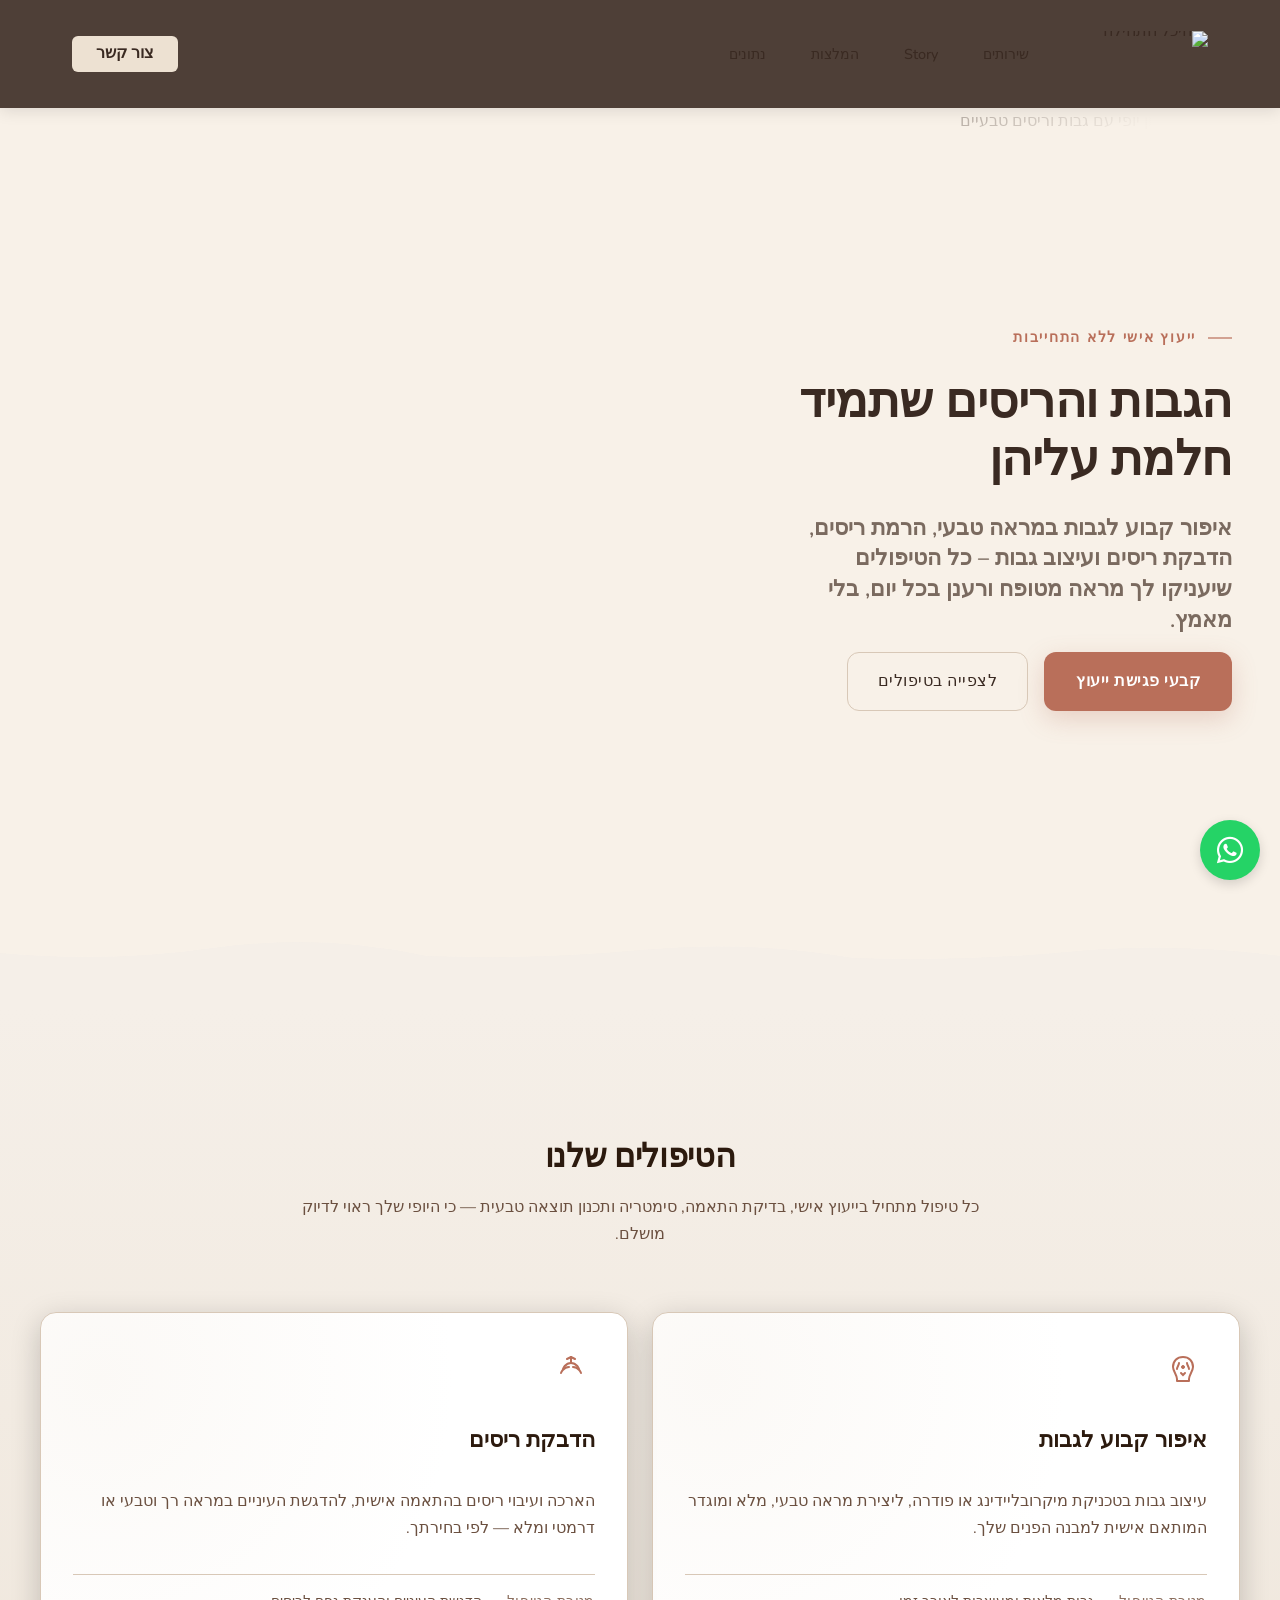
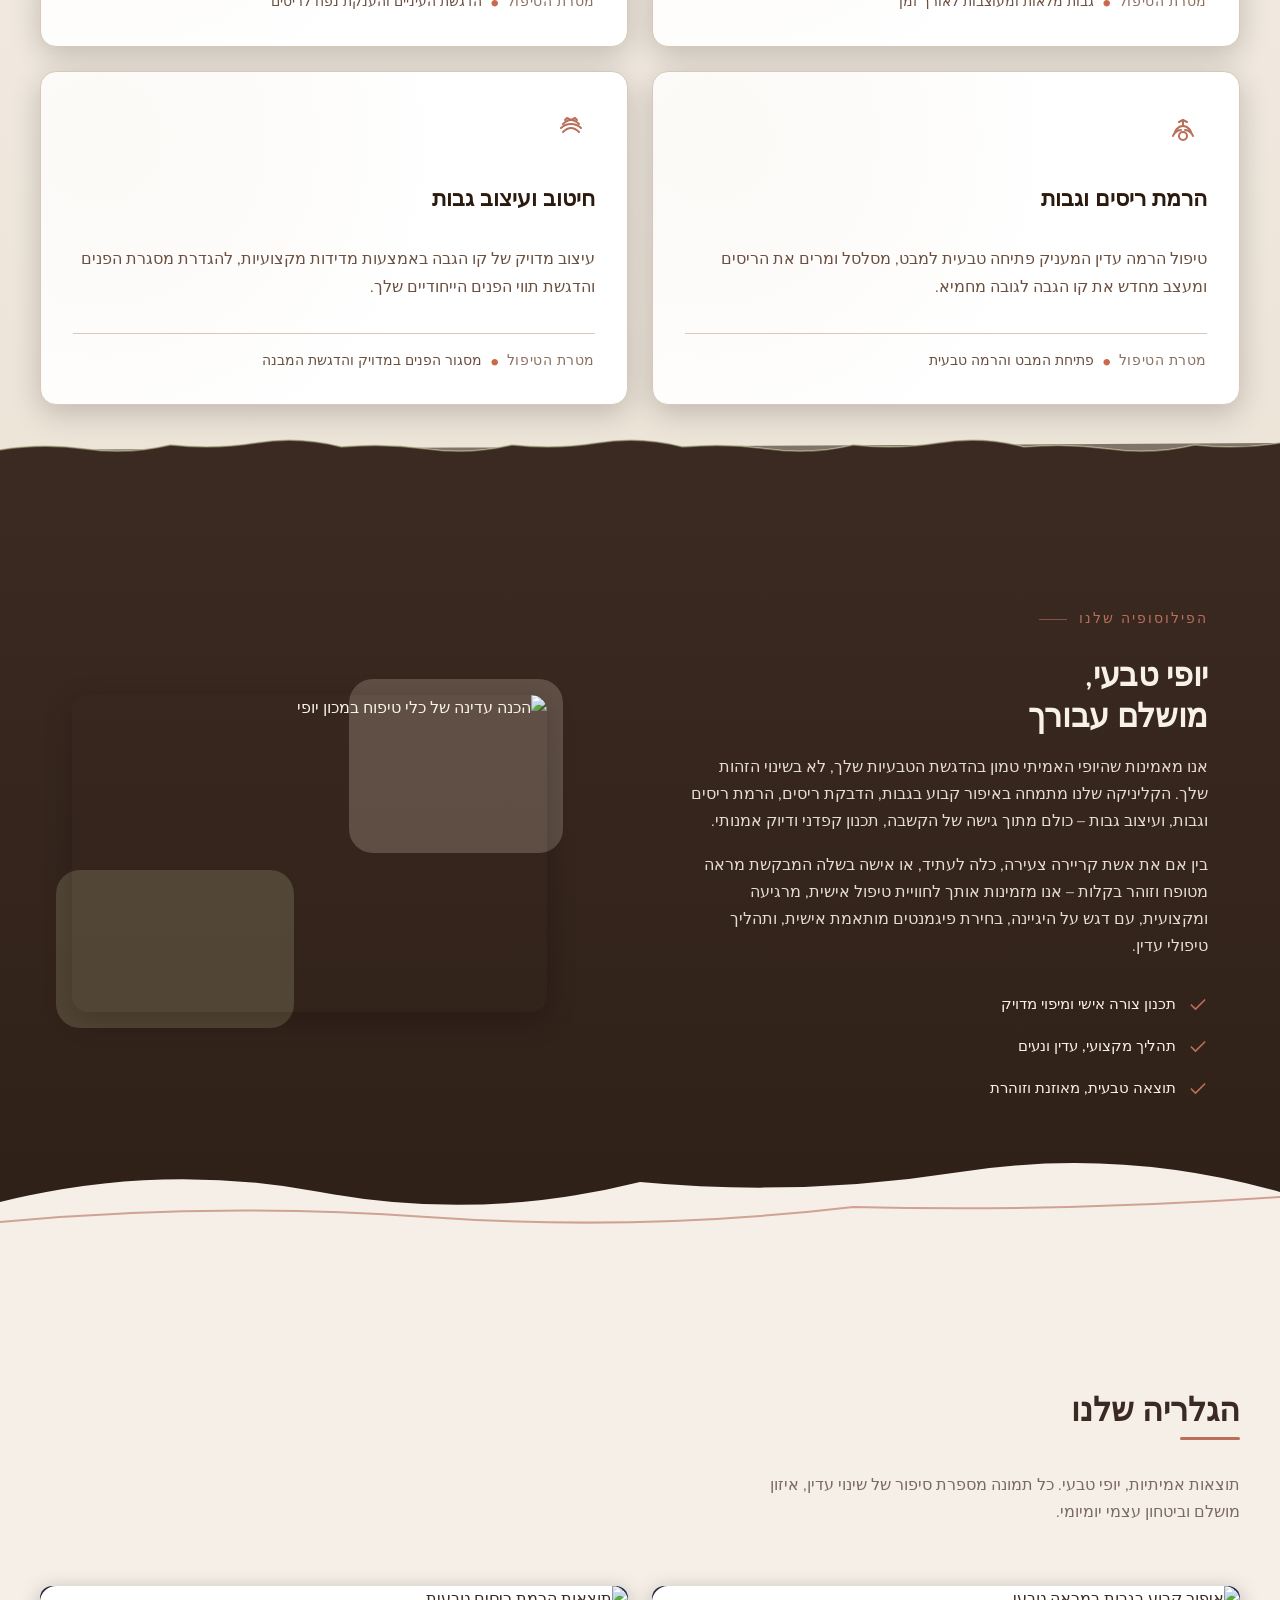
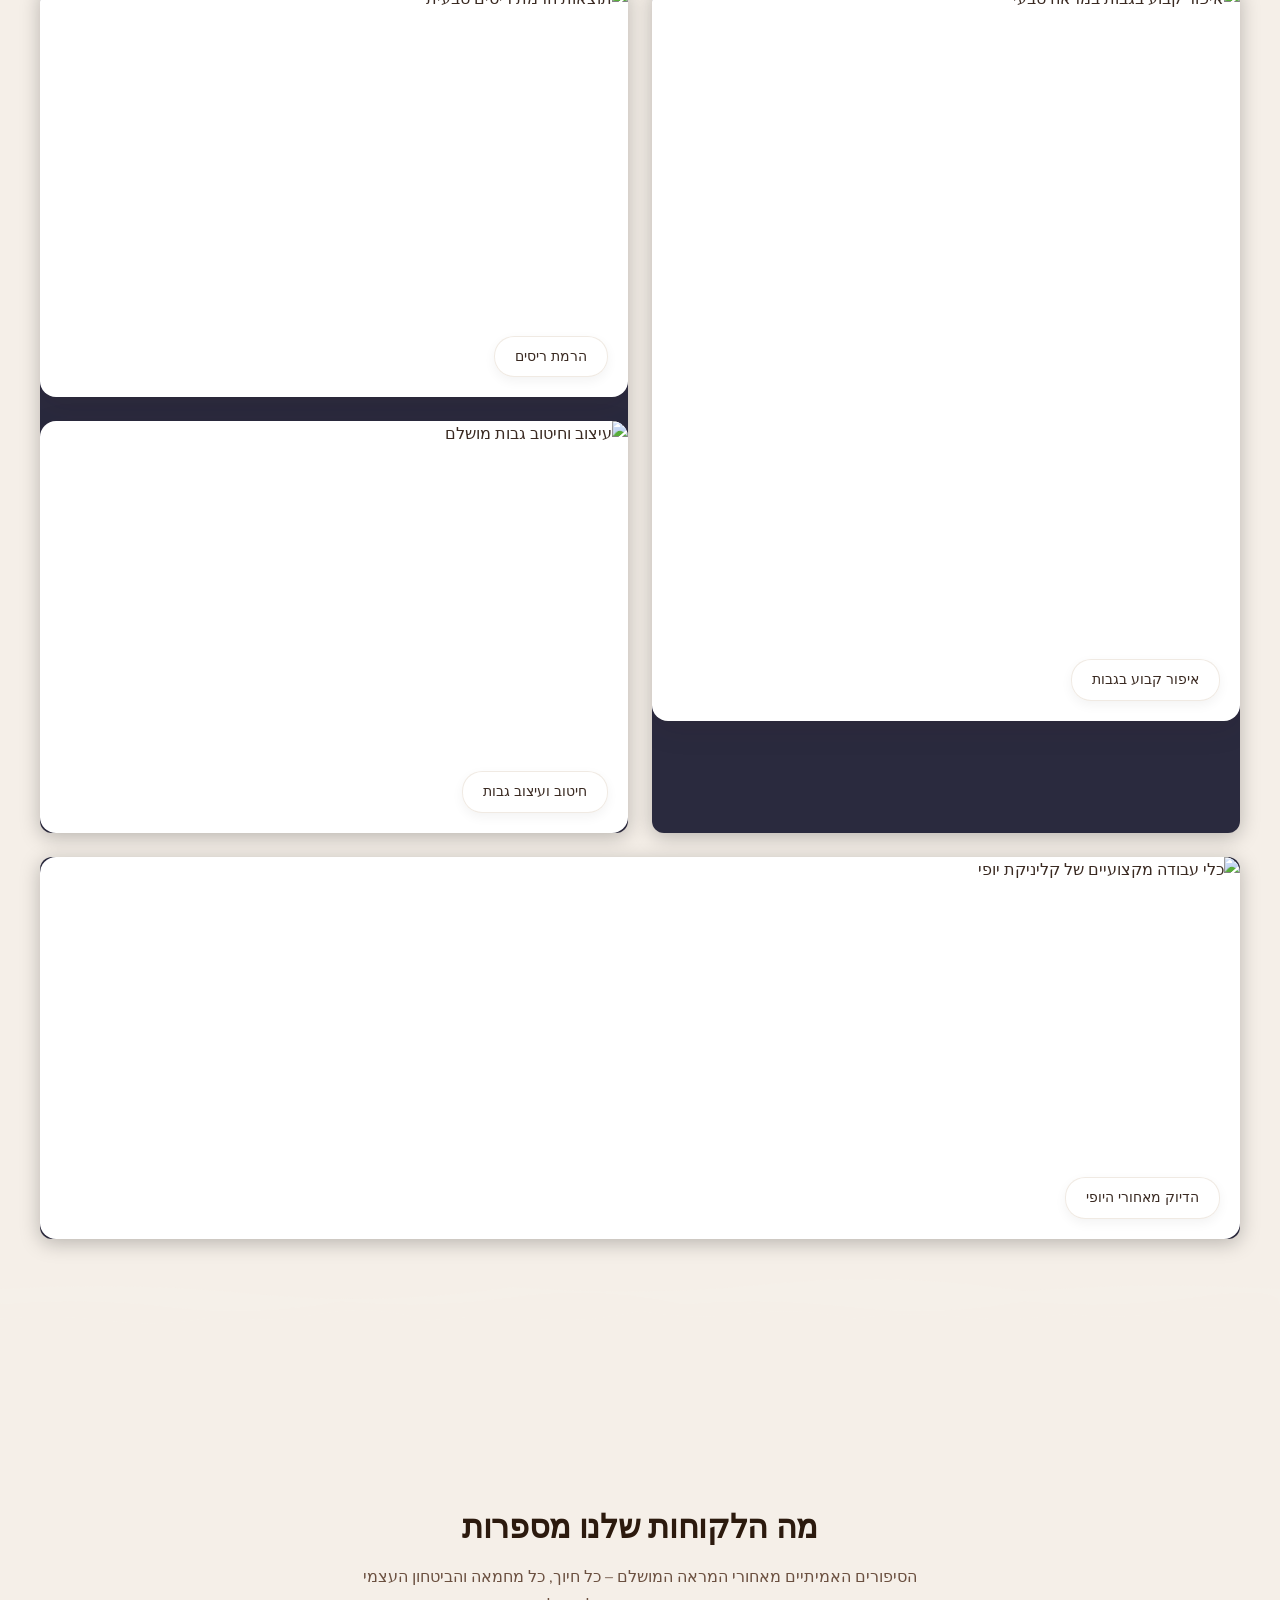
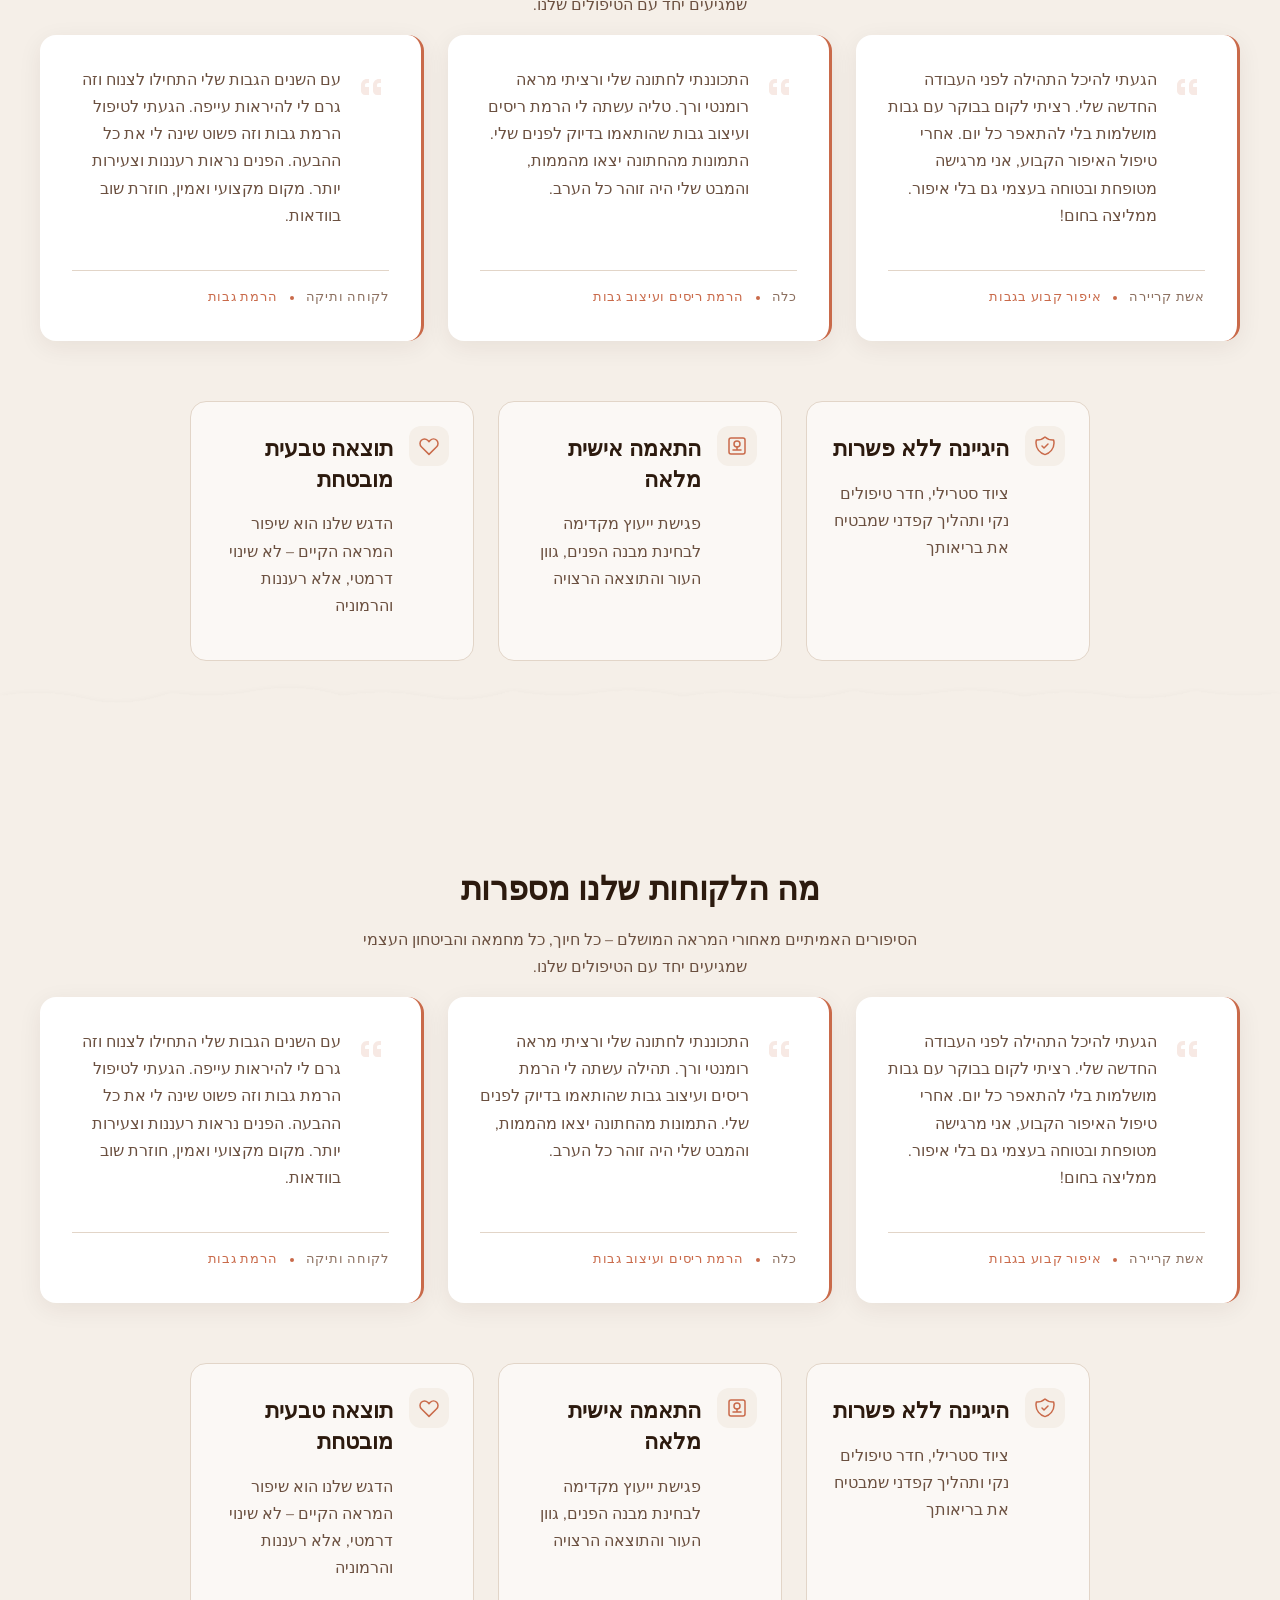
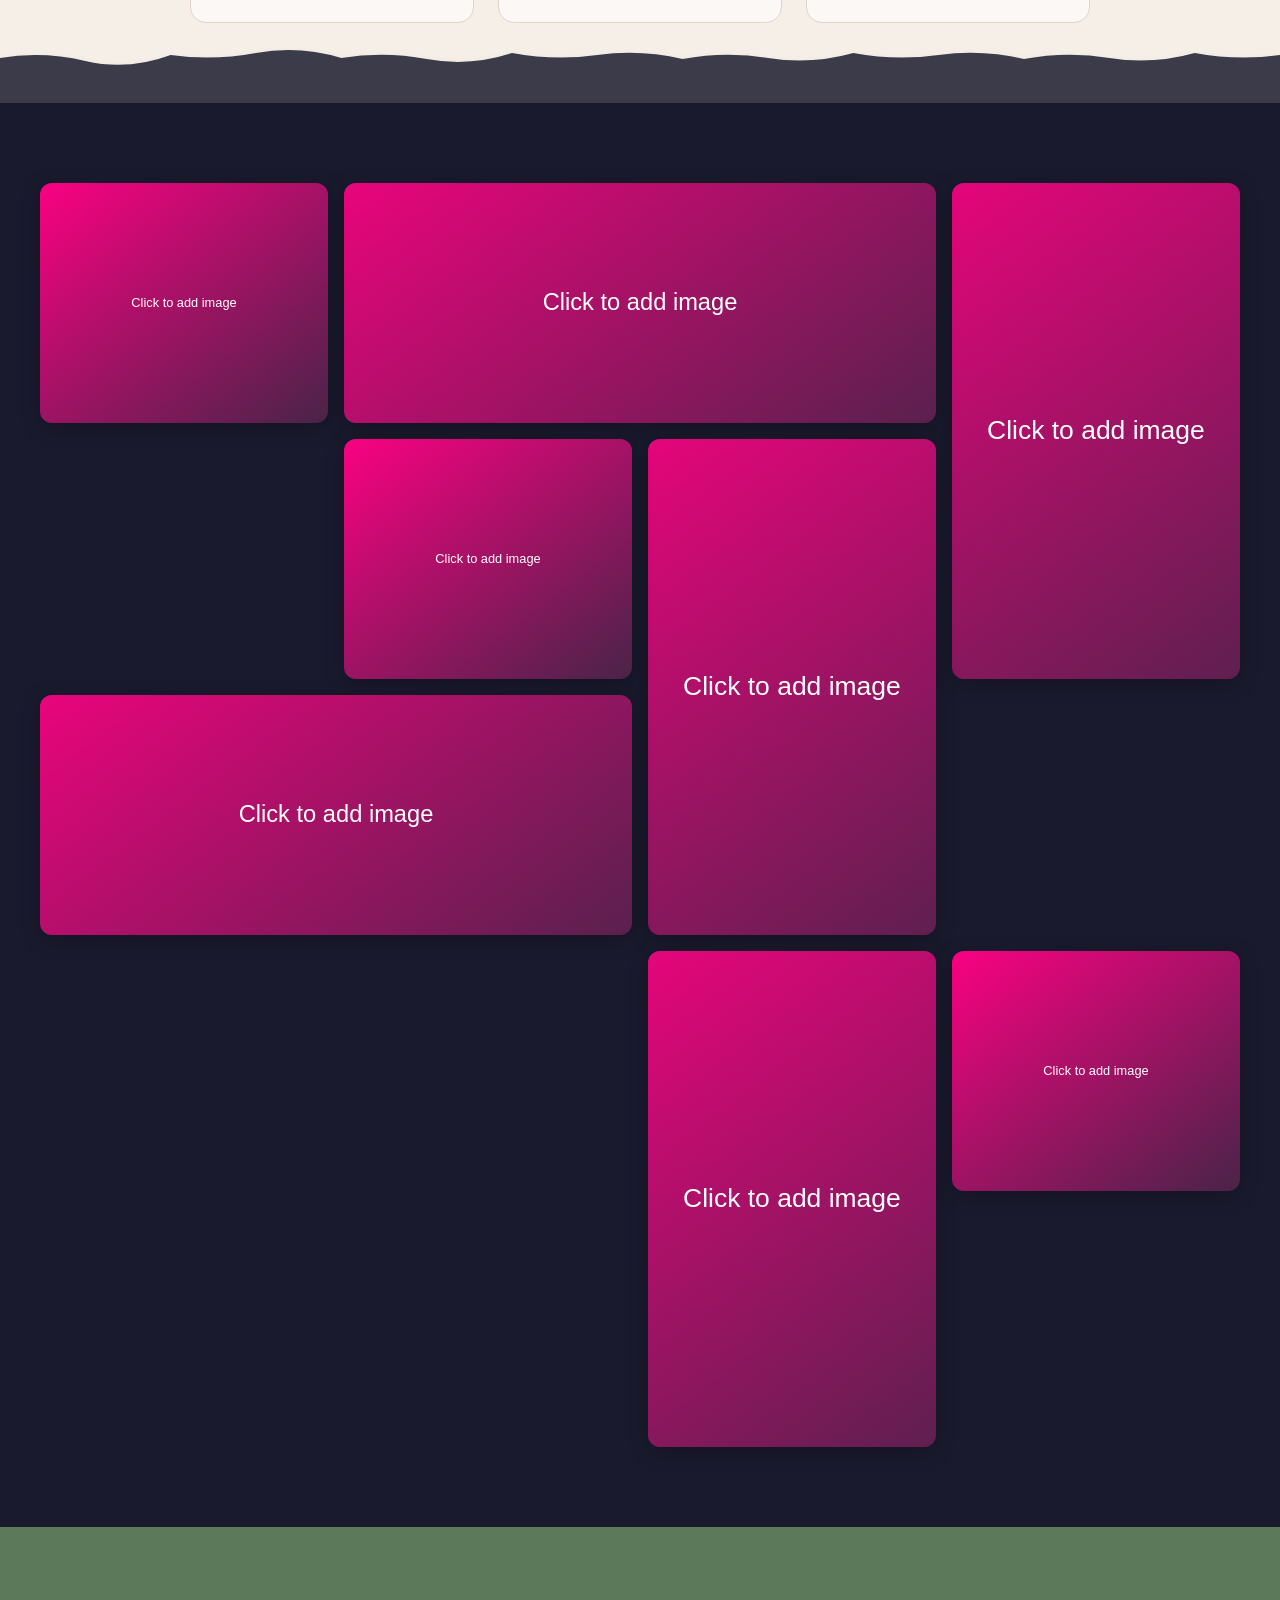
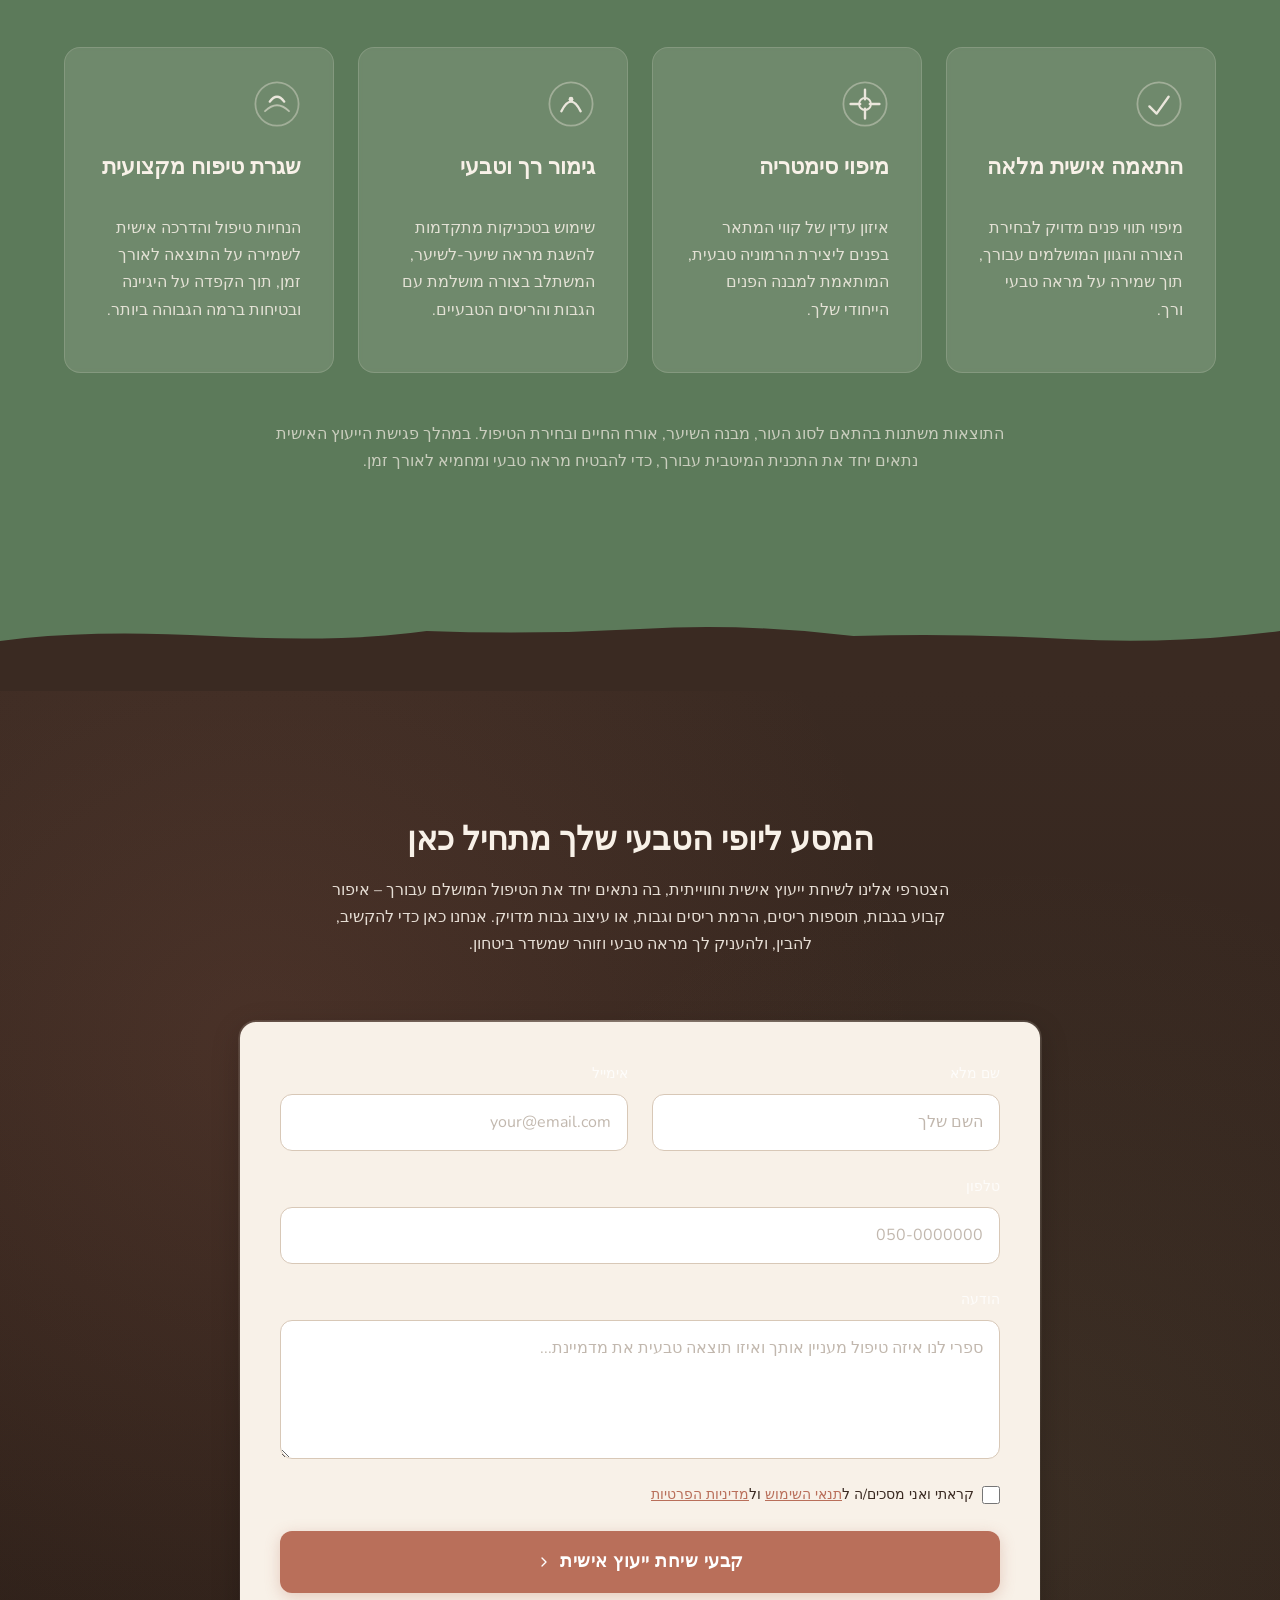
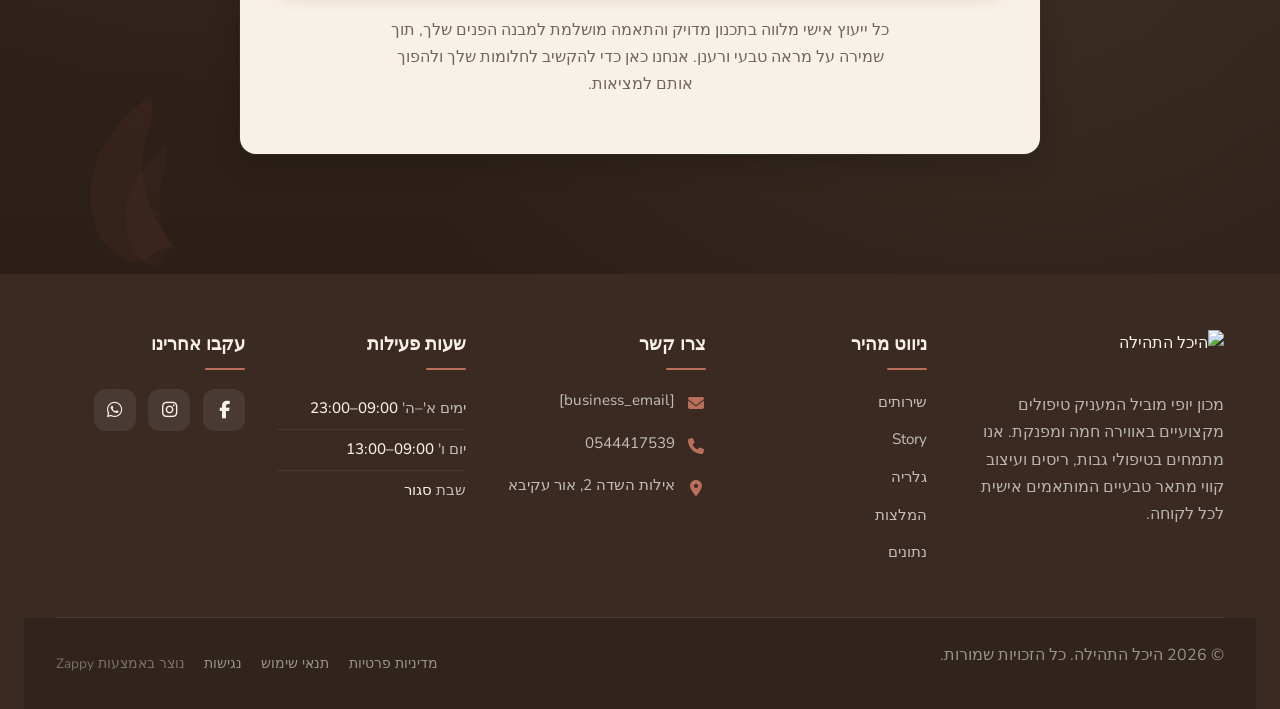
==== commit 002f155d: "Incremental sync: 1 page(s) — update_text" ====
--- a/public/index.html
+++ b/public/index.html
@@ -1 +1 @@
-<!doctype html><html dir="rtl" lang="he"><head><meta charset="UTF-8"><meta content="width=device-width,initial-scale=1" name="viewport"><meta content="index, follow" name="robots"><title>גלי את היופי הטבעי שלך — היכל התהילה</title><meta content="היכל התהילה – מרפאת יופי מובילה לטיפולי מיקרובליידינג, תוספות ריסים והרמת גבות. גלי את הגרסה הזוהרת ביותר שלך עם מומחי אסתטיקה מקצועיים. הזמיני תור עוד היום!" name="description"><meta content="Beauty & Aesthetics, beauty aesthetics near me, היכל התהילה, טיפולי יופי, מיקרובליידינג" name="keywords"><link href="/assets/favicon.ico" rel="icon" type="image/x-icon"><link href="/assets/favicon-16x16.png" rel="icon" type="image/png" sizes="16x16"><link href="/assets/favicon-32x32.png" rel="icon" type="image/png" sizes="32x32"><link href="/assets/favicon-48x48.png" rel="icon" type="image/png" sizes="48x48"><link href="/assets/favicon-192x192.png" rel="icon" type="image/png" sizes="192x192"><link href="/assets/favicon-512x512.png" rel="icon" type="image/png" sizes="512x512"><link href="/assets/apple-touch-icon.png" rel="apple-touch-icon"><script>!function(){"use strict";var t="514090ba-dc22-474b-b9bd-a7d6b97053c4",e="https://api.zappy5.com/api/analytics/track",a=18e5,n=2592e6,o=!0,i=!0,r=!0;var s=function(){var e="zappy_visitor_"+t,a=null;try{if(a=localStorage.getItem(e)){var o=JSON.parse(a),i=Date.now();if(i-o.created<n)return o.lastSeen=i,localStorage.setItem(e,JSON.stringify(o)),o.id}}catch(t){console.warn("Zappy Analytics: LocalStorage not available")}var r="zv_"+Date.now()+"_"+Math.random().toString(36).substr(2,9);try{localStorage.setItem(e,JSON.stringify({id:r,created:Date.now(),lastSeen:Date.now()}))}catch(t){}return r}(),c=function(){var e="zappy_session_"+t,n=null;try{if(n=sessionStorage.getItem(e)){var o=JSON.parse(n),i=Date.now();if(i-o.timestamp<a)return o.timestamp=i,sessionStorage.setItem(e,JSON.stringify(o)),o.id}}catch(t){console.warn("Zappy Analytics: SessionStorage not available")}var r="zs_"+Date.now()+"_"+Math.random().toString(36).substr(2,9);try{sessionStorage.setItem(e,JSON.stringify({id:r,timestamp:Date.now()}))}catch(t){}return r}();function l(a,n){n=n||{};var o={website_id:t,event_type:a,page_path:window.location.pathname,referrer:document.referrer||"direct",visitor_id:s,session_id:c,metadata:n};if(navigator.sendBeacon){var i=new Blob([JSON.stringify(o)],{type:"application/json"});navigator.sendBeacon(e,i)}else fetch(e,{method:"POST",headers:{"Content-Type":"application/json"},body:JSON.stringify(o),keepalive:!0}).catch(function(t){console.warn("Zappy Analytics: Failed to track event",t)})}o&&l("pageview",{title:document.title,url:window.location.href}),i&&document.addEventListener("click",function(t){var e=t.target;if("BUTTON"===e.tagName||e.closest("button")){var a="BUTTON"===e.tagName?e:e.closest("button");l("click",{element:"button",text:a.textContent.trim().substring(0,100),id:a.id||null,class:a.className||null})}else if("A"===e.tagName||e.closest("a")){var n="A"===e.tagName?e:e.closest("a");l("navigation",{element:"link",text:n.textContent.trim().substring(0,100),href:n.href,external:n.hostname!==window.location.hostname})}},!0),r&&document.addEventListener("submit",function(t){var e=t.target;l("form_submit",{form_id:e.id||null,form_name:e.name||null,form_action:e.action||null,form_method:e.method||"GET"})},!0);var d=Date.now();window.addEventListener("beforeunload",function(){l("page_unload",{time_on_page:Math.floor((Date.now()-d)/1e3),page_path:window.location.pathname})}),window.zappyAnalytics={track:l,getVisitorId:function(){return s},getSessionId:function(){return c}}}()</script><meta content="גלי את היופי הטבעי שלך — היכל התהילה" property="og:title"><meta content="היכל התהילה – מרפאת יופי מובילה לטיפולי מיקרובליידינג, תוספות ריסים והרמת גבות. גלי את הגרסה הזוהרת ביותר שלך עם מומחי אסתטיקה מקצועיים. הזמיני תור עוד היום!" property="og:description"><meta content="summary_large_image" name="twitter:card"><meta content="גלי את היופי הטבעי שלך — היכל התהילה" name="twitter:title"><meta content="היכל התהילה – מרפאת יופי מובילה לטיפולי מיקרובליידינג, תוספות ריסים והרמת גבות. גלי את הגרסה הזוהרת ביותר שלך עם מומחי אסתטיקה מקצועיים. הזמיני תור עוד היום!" name="twitter:description"><script type="application/ld+json">{"@context":"https://schema.org","@graph":[{"@type":"LocalBusiness","@id":"https://heichal-hatehila.zappy5.app#organization","name":"היכל התהילה","url":"https://heichal-hatehila.zappy5.app","description":"A professional beauty clinic specializing in permanent makeup and lash & brow treatments. Services include permanent eyebrow makeup, lash extensions, lash and brow lifting, and eyebrow contouring and shaping. The clinic focuses on enhancing natural beauty through semi-permanent and permanent aesthetic procedures.","address":{"@type":"PostalAddress","streetAddress":"אילות השדה 2, אור עקיבא"},"contactPoint":[{"@type":"ContactPoint","contactType":"customer service","telephone":"0544417539"}]},{"@type":"WebSite","@id":"https://heichal-hatehila.zappy5.app#website","url":"https://heichal-hatehila.zappy5.app","name":"היכל התהילה","publisher":{"@id":"https://heichal-hatehila.zappy5.app#organization"}},{"@type":"ContactPage","@id":"https://heichal-hatehila.zappy5.app#contactpage","url":"https://heichal-hatehila.zappy5.app","name":"גלי את היופי הטבעי שלך — היכל התהילה","mainEntity":{"@id":"https://heichal-hatehila.zappy5.app#organization"},"potentialAction":{"@type":"CommunicateAction","target":{"@type":"EntryPoint","urlTemplate":"https://heichal-hatehila.zappy5.app/api/email/contact-form","actionPlatform":["http/method=POST"],"contentType":"application/json"},"instrument":[{"@type":"PropertyValue","name":"name","propertyID":"text","valueRequired":true,"description":"השם שלך"},{"@type":"PropertyValue","name":"email","propertyID":"email","valueRequired":true,"description":"your@email.com"},{"@type":"PropertyValue","name":"phone","propertyID":"tel","valueRequired":true,"description":"050-0000000"},{"@type":"PropertyValue","name":"message","propertyID":"textarea","valueRequired":false,"description":"ספרי לנו איזה טיפול מעניין אותך ואיזו תוצאה טבעית את מדמיינת..."},{"@type":"PropertyValue","name":"privacy_consent","propertyID":"checkbox","valueRequired":true}]}}]}</script><link href="/styles.css" rel="stylesheet"><script>window.ZAPPY_WEBSITE_ID="514090ba-dc22-474b-b9bd-a7d6b97053c4",window.ZAPPY_API_BASE="https://api.zappy5.com"</script><style id="zappy-dropdown-submenu-styles">#navMenu li:has(.sub-menu),.nav-menu li:has(.sub-menu),.navbar li:has(.sub-menu),nav li:has(.sub-menu){position:relative}#navMenu .sub-menu,.nav-menu .sub-menu,.navbar .sub-menu,nav .sub-menu{display:block!important;position:absolute!important;top:100%;left:0;min-width:220px;background:#fff;border-radius:8px;box-shadow:0 8px 25px rgba(0,0,0,.15);padding:8px 0;opacity:0;visibility:hidden;transform:translateY(10px);transition:all .3s ease;z-index:1000;list-style:none;pointer-events:none}#navMenu li:hover>.sub-menu,.nav-menu li:hover>.sub-menu,.navbar li:hover>.sub-menu,nav li:hover>.sub-menu{opacity:1!important;visibility:visible!important;transform:translateY(0)!important;pointer-events:auto!important}.sub-menu li{list-style:none;margin:0;padding:0}.sub-menu a{display:block!important;padding:10px 16px!important;color:var(--text-dark,#333)!important;font-weight:500;text-decoration:none;white-space:nowrap;transition:background-color .2s}.sub-menu .zappy-nav-child>a{padding-left:28px!important;font-size:.9em!important;opacity:.85!important}[dir=rtl] .sub-menu .zappy-nav-child>a,html[lang=ar] .sub-menu .zappy-nav-child>a,html[lang=he] .sub-menu .zappy-nav-child>a{padding-left:10px!important;padding-right:28px!important}.sub-menu .zappy-nav-parent>a{font-weight:600!important}.sub-menu a:hover{background-color:#f5f5f5}[dir=rtl] .nav-menu .sub-menu,[dir=rtl] .navbar .sub-menu,[dir=rtl] nav .sub-menu,html[lang=ar] .nav-menu .sub-menu,html[lang=ar] .navbar .sub-menu,html[lang=ar] nav .sub-menu,html[lang=he] .nav-menu .sub-menu,html[lang=he] .navbar .sub-menu,html[lang=he] nav .sub-menu{left:auto!important;right:0!important}.sub-menu:empty,.sub-menu:not(:has(li)):not(:has(> a)),.sub-menu:not(:has(li:not(.zappy-hidden-menu-item))):not(:has(> a)){display:none!important;opacity:0!important;visibility:hidden!important;pointer-events:none!important}li:has(.menu-group-title):hover>.sub-menu{opacity:1!important;visibility:visible!important;transform:translateY(0)!important;pointer-events:auto!important}#navMenu>li>.menu-group-title,.nav-menu>li>.menu-group-title{display:inline-block;padding:.5rem 1rem;cursor:default;user-select:none}@media (max-width:768px){#navMenu .sub-menu,.nav-menu .sub-menu,.navbar .sub-menu,nav .sub-menu{position:static!important;transform:none!important;box-shadow:none!important;background:0 0!important;max-height:0;overflow:hidden;opacity:0;visibility:hidden;transition:max-height .3s ease,opacity .3s ease;padding:0!important;border-radius:0!important}#navMenu .sub-menu.mobile-expanded,.nav-menu .sub-menu.mobile-expanded,.navbar .sub-menu.mobile-expanded{max-height:none!important;overflow-y:visible!important;opacity:1!important;visibility:visible!important;padding:8px 0 8px 16px!important}[dir=rtl] .sub-menu.mobile-expanded,html[lang=he] .sub-menu.mobile-expanded{padding:8px 16px 8px 0!important}#navMenu li:hover>.sub-menu,.nav-menu li:hover>.sub-menu,.navbar li:hover>.sub-menu,nav li:hover>.sub-menu{opacity:0;visibility:hidden;pointer-events:none}#navMenu li>.sub-menu.mobile-expanded,.nav-menu li>.sub-menu.mobile-expanded,.navbar li>.sub-menu.mobile-expanded,nav li>.sub-menu.mobile-expanded{opacity:1!important;visibility:visible!important;pointer-events:auto!important}#navMenu li:has(.sub-menu),.nav-menu li:has(.sub-menu),.navbar li:has(.sub-menu),nav li:has(.sub-menu){display:flex!important;flex-wrap:wrap!important;align-items:center!important;position:relative!important;min-height:44px!important}#navMenu li:has(.sub-menu)>a,.nav-menu li:has(.sub-menu)>a,.navbar li:has(.sub-menu)>a,nav li:has(.sub-menu)>a{flex:1!important;min-width:0!important}#navMenu li:has(.sub-menu)>.menu-group-title,.nav-menu li:has(.sub-menu)>.menu-group-title,.navbar li:has(.sub-menu)>.menu-group-title,nav li:has(.sub-menu)>.menu-group-title{flex:1!important;min-width:0!important;padding:0!important;line-height:inherit!important}#navMenu li:has(.sub-menu)>.sub-menu,.nav-menu li:has(.sub-menu)>.sub-menu,.navbar li:has(.sub-menu)>.sub-menu,nav li:has(.sub-menu)>.sub-menu{flex-basis:100%!important;width:100%!important}#navMenu li:has(.sub-menu)>a [class*=arrow],#navMenu li:has(.sub-menu)>a [class*=chevron],.nav-menu li:has(.sub-menu)>a .fa-angle-down,.nav-menu li:has(.sub-menu)>a .fa-chevron-down,.nav-menu li:has(.sub-menu)>a [class*=arrow],.nav-menu li:has(.sub-menu)>a [class*=chevron],nav li:has(.sub-menu)>a [class*=arrow],nav li:has(.sub-menu)>a [class*=chevron]{display:none!important;visibility:hidden!important}.mobile-submenu-toggle{display:flex!important;align-items:center!important;justify-content:center!important;width:44px!important;height:auto!important;background:0 0!important;border:none!important;cursor:pointer!important;color:var(--text-light)!important;position:static!important;flex-shrink:0!important;align-self:stretch!important;z-index:2!important;padding:0!important;margin:0!important}.mobile-submenu-toggle::after{content:''!important;width:0!important;height:0!important;border-left:6px solid transparent!important;border-right:6px solid transparent!important;border-top:7px solid currentColor!important;transition:transform .3s ease!important}.mobile-submenu-toggle.expanded::after{transform:rotate(180deg)!important}.sub-menu a{padding:10px 0!important;display:block!important;color:var(--text-light)!important;white-space:normal!important}.sub-menu .zappy-nav-child>a{padding-left:28px!important;font-size:.9em!important;opacity:.85!important}[dir=rtl] .sub-menu .zappy-nav-child>a,html[lang=ar] .sub-menu .zappy-nav-child>a,html[lang=he] .sub-menu .zappy-nav-child>a{padding-left:0!important;padding-right:28px!important}.sub-menu .zappy-nav-parent>a{font-weight:600!important}#navMenu.active,.nav-menu.active{max-width:100vw!important;overflow-x:hidden!important;box-sizing:border-box!important}.navbar .sub-menu li a,.zappy-products-dropdown .sub-menu a,nav.navbar .sub-menu li a{color:var(--text-light)!important}}@media (min-width:769px){.mobile-submenu-toggle{display:none!important}}</style><style id="zappy-widget-visibility">html[dir=rtl] .whatsapp-float{right:20px!important;left:auto!important}html:not([dir]) .whatsapp-float,html[dir=ltr] .whatsapp-float{left:20px!important;right:auto!important}html[dir=rtl] #mic-access-tool-general-button,html[dir=rtl] #mic-init-access-tool #mic-access-tool-general-button,html[dir=rtl] #mic-init-access-tool .mic-access-tool-general-button,html[dir=rtl] ._access-icon,html[dir=rtl] .mic-access-tool-general-button{left:20px!important;right:auto!important}html:not([dir]) #mic-access-tool-general-button,html:not([dir]) #mic-init-access-tool #mic-access-tool-general-button,html:not([dir]) #mic-init-access-tool .mic-access-tool-general-button,html:not([dir]) ._access-icon,html:not([dir]) .mic-access-tool-general-button,html[dir=ltr] #mic-access-tool-general-button,html[dir=ltr] #mic-init-access-tool #mic-access-tool-general-button,html[dir=ltr] #mic-init-access-tool .mic-access-tool-general-button,html[dir=ltr] ._access-icon,html[dir=ltr] .mic-access-tool-general-button{right:20px!important;left:auto!important}@media (max-width:768px){.whatsapp-float{display:flex!important}}@media (min-width:769px){.whatsapp-float{display:flex!important}}@media (max-width:768px){#mic-access-tool-general-button,#mic-init-access-tool #mic-access-tool-general-button,#mic-init-access-tool .mic-access-tool-general-button,._access-icon,.mic-access-tool-general-button{display:flex!important;visibility:visible!important;opacity:1!important;pointer-events:auto!important}#mic-access-tool-box.opened-mic-access-tool,#mic-init-access-tool #mic-access-tool-box.opened-mic-access-tool,.mic-access-tool-box.opened-mic-access-tool{visibility:visible!important;opacity:1!important;pointer-events:auto!important}}@media (min-width:769px){#mic-access-tool-general-button,#mic-init-access-tool #mic-access-tool-general-button,#mic-init-access-tool .mic-access-tool-general-button,._access-icon,.mic-access-tool-general-button{display:flex!important;visibility:visible!important;opacity:1!important;pointer-events:auto!important}#mic-access-tool-box.opened-mic-access-tool,#mic-init-access-tool #mic-access-tool-box.opened-mic-access-tool,.mic-access-tool-box.opened-mic-access-tool{visibility:visible!important;opacity:1!important;pointer-events:auto!important}}</style></head><body><meta charset="UTF-8"><meta content="width=device-width,initial-scale=1" name="viewport"><title>גלי את היופי הטבעי שלך — היכל התהילה</title><meta content="היכל התהילה – מרפאת יופי מובילה לטיפולי מיקרובליידינג, תוספות ריסים והרמת גבות. גלי את הגרסה הזוהרת ביותר שלך עם מומחי אסתטיקה מקצועיים. הזמיני תור עוד היום!" name="description"><meta content="Beauty &amp; Aesthetics, beauty aesthetics near me, היכל התהילה, טיפולי יופי, מיקרובליידינג" name="keywords"><meta content="index, follow" name="robots"><meta content="גלי את היופי הטבעי שלך — היכל התהילה" property="og:title"><meta content="היכל התהילה – מרפאת יופי מובילה לטיפולי מיקרובליידינג, תוספות ריסים והרמת גבות. גלי את הגרסה הזוהרת ביותר שלך עם מומחי אסתטיקה מקצועיים. הזמיני תור עוד היום!" property="og:description"><meta content="website" property="og:type"><meta content="he_IL" property="og:locale"><meta content="summary_large_image" name="twitter:card"><meta content="גלי את היופי הטבעי שלך — היכל התהילה" name="twitter:title"><meta content="היכל התהילה – מרפאת יופי מובילה לטיפולי מיקרובליידינג, תוספות ריסים והרמת גבות. גלי את הגרסה הזוהרת ביותר שלך עם מומחי אסתטיקה מקצועיים. הזמיני תור עוד היום!" name="twitter:description"><link href="/styles.css" rel="stylesheet"><link href="https://cdnjs.cloudflare.com/ajax/libs/font-awesome/6.4.0/css/all.min.css" rel="stylesheet"><style>.skip-link{position:absolute;top:0;left:0;transform:translateY(-200%);padding:12px 18px;background:var(--bg-dark,#1a1a1a);color:var(--text-light,#fff);font-weight:600;border-radius:0 0 8px 0;z-index:10000}.skip-link:focus{transform:none;outline:2px solid var(--ring,#fff);outline-offset:2px}:focus-visible{outline:2px solid var(--ring,currentColor);outline-offset:3px}</style><link href="/assets/favicon.ico" rel="icon" type="image/x-icon"><link href="/assets/favicon-16x16.png" rel="icon" type="image/png" sizes="16x16"><link href="/assets/favicon-32x32.png" rel="icon" type="image/png" sizes="32x32"><link href="/assets/favicon-48x48.png" rel="icon" type="image/png" sizes="48x48"><link href="/assets/favicon-192x192.png" rel="icon" type="image/png" sizes="192x192"><link href="/assets/favicon-512x512.png" rel="icon" type="image/png" sizes="512x512"><link href="/assets/apple-touch-icon.png" rel="apple-touch-icon"><link href="https://cdn.jsdelivr.net/npm/vanilla-cookieconsent@3/dist/cookieconsent.css" rel="stylesheet"><script src="https://cdn.jsdelivr.net/npm/vanilla-cookieconsent@3/dist/cookieconsent.umd.js"></script><script src="https://cdn.jsdelivr.net/gh/mickidum/acc_toolbar/acctoolbar/acctoolbar.min.js"></script><a href="#main" class="skip-link">דלג לתוכן הראשי</a><nav class="navbar"><button class="mobile-toggle" aria-label="Menu" id="mobileToggle"><svg viewBox="0 0 24 24" fill="none" class="hamburger-icon" height="24" width="24"><path d="M3 12h18M3 6h18M3 18h18" stroke="currentColor" stroke-width="2" stroke-linecap="round"></path></svg> <svg viewBox="0 0 24 24" fill="none" class="close-icon" height="24" width="24" style="display:none"><path d="M18 6L6 18M6 6l12 12" stroke="currentColor" stroke-width="2" stroke-linecap="round"></path></svg></button> <button class="phone-header-btn" aria-label="Call" data-phone="0544417539"><svg viewBox="0 0 24 24" fill="currentColor" width="20" height="20"><path d="M22 16.92v3a2 2 0 0 1-2.18 2 19.79 19.79 0 0 1-8.63-3.07 19.5 19.5 0 0 1-6-6 19.79 19.79 0 0 1-3.07-8.67A2 2 0 0 1 4.11 2h3a2 2 0 0 1 2 1.72 12.84 12.84 0 0 0 .7 2.81 2 2 0 0 1-.45 2.11L8.09 9.91a16 16 0 0 0 6 6l1.27-1.27a2 2 0 0 1 2.11-.45 12.84 12.84 0 0 0 2.81.7A2 2 0 0 1 22 16.92z"></path></svg></button><div class="nav-container"><div class="nav-right-group"><div class="nav-brand"><a href="/" class="logo-link"><img alt="היכל התהילה" src="/assets/site-----image-1.webp" class="logo"></a></div><ul class="nav-menu" id="navMenu"><li><a href="#services">שירותים</a></li><li><a href="#story">Story</a></li><li><a href="#testimonials">המלצות</a></li><li><a href="#stats">נתונים</a></li><li class="mobile-contact-link nav-cta-mobile-item"><a href="#cta" class="nav-cta-btn">צור קשר</a></li></ul></div><div class="nav-cta-container"><a href="#cta" class="nav-cta-btn">צור קשר</a></div></div></nav><script>window.addEventListener("load",function(){const e=document.querySelector(".navbar, nav, header");if(!e)return void console.log("[Navbar] Navbar element not found");let t=document.getElementById("mobileToggle")||document.querySelector(".mobile-toggle")||document.querySelector(".hamburger")||document.querySelector(".hamburger-menu")||document.querySelector(".menu-toggle")||document.querySelector(".burger-menu")||document.querySelector('[aria-label="Menu"]')||document.querySelector('[aria-label="תפריט"]');const o=document.querySelector(".phone-header-btn"),n=window.getComputedStyle(e);let r=n.backgroundColor;if(console.log("[Navbar] Initial navbar background:",r),"transparent"===r||"rgba(0, 0, 0, 0)"===r||r.startsWith("rgba")&&r.includes(", 0)")){const e=n.backgroundImage;if(e&&"none"!==e)console.log("[Navbar] Navbar has background image/gradient, using dark text"),r="rgb(240, 240, 240)";else{const e=window.getComputedStyle(document.body).backgroundColor;console.log("[Navbar] Navbar transparent, using body background:",e),r=e}}const a=r.match(/\d+/g);if(a&&a.length>=3){const e=(.299*parseInt(a[0])+.587*parseInt(a[1])+.114*parseInt(a[2]))/255;console.log("[Navbar] Mobile button colors preserved from Claude CSS (luminance:",e.toFixed(2)+")");const n=document.createElement("style");n.id="zappy-mobile-nav-fix";document.documentElement.lang;document.documentElement.dir,n.textContent='\n        /* Hide mobile buttons on desktop, show only on mobile */\n        @media (min-width: 769px) {\n          .mobile-toggle,\n          .phone-header-btn {\n            display: none !important;\n          }\n        }\n        \n        /* Show and position mobile buttons correctly on mobile */\n        @media (max-width: 768px) {\n          .navbar,\n          nav.navbar {\n            min-height: 70px !important;\n          }\n\n          .mobile-toggle,\n          .phone-header-btn {\n            position: absolute !important;\n            top: 0 !important;\n            bottom: 0 !important;\n            margin-top: auto !important;\n            margin-bottom: auto !important;\n            transform: none !important;\n            z-index: 1001 !important;\n            display: flex !important;\n            align-items: center !important;\n            justify-content: center !important;\n            width: 36px !important;\n            height: 36px !important;\n            border-radius: 50% !important;\n            border: none !important;\n            cursor: pointer !important;\n            padding: 6px !important;\n            background: none !important;\n            color: var(--nav-text, var(--text-light)) !important;\n            touch-action: manipulation !important;\n            -webkit-tap-highlight-color: transparent !important;\n          }\n\n          html[data-zappy-site-type="ecommerce"] .phone-header-btn,\n          body[data-zappy-site-type="ecommerce"] .phone-header-btn,\n          html[data-zappy-site-type="ecommerce"] header .phone-header-btn,\n          html[data-zappy-site-type="ecommerce"] nav .phone-header-btn {\n            display: none !important;\n            visibility: hidden !important;\n            width: 0 !important;\n            height: 0 !important;\n            min-width: 0 !important;\n            overflow: hidden !important;\n          }\n          \n          /* LTR positioning (default): hamburger LEFT, phone RIGHT */\n          html:not([dir="rtl"]):not([lang="he"]):not([lang="ar"]) .mobile-toggle,\n          html[dir="ltr"] .mobile-toggle {\n            left: 12px !important;\n            right: auto !important;\n          }\n          html:not([dir="rtl"]):not([lang="he"]):not([lang="ar"]) .phone-header-btn,\n          html[dir="ltr"] .phone-header-btn {\n            right: 12px !important;\n            left: auto !important;\n          }\n          \n          /* RTL positioning: hamburger RIGHT, phone LEFT */\n          html[dir="rtl"] .mobile-toggle,\n          html[lang="he"] .mobile-toggle,\n          html[lang="ar"] .mobile-toggle {\n            right: 12px !important;\n            left: auto !important;\n          }\n          html[dir="rtl"] .phone-header-btn,\n          html[lang="he"] .phone-header-btn,\n          html[lang="ar"] .phone-header-btn {\n            left: 12px !important;\n            right: auto !important;\n          }\n          \n          /* CRITICAL: Ensure nav-container has min-height on mobile */\n          /* All children are positioned absolutely/fixed on mobile, so height:auto collapses to 0 */\n          .nav-container {\n            min-height: 70px !important;\n            position: relative !important;\n          }\n          \n          /* Ensure SVG icons are properly sized and inherit color */\n          .mobile-toggle svg,\n          .phone-header-btn svg {\n            width: 24px !important;\n            height: 24px !important;\n            /* Don\'t force display - let JavaScript control hamburger/close toggle */\n          }\n          \n          /* Reset nav-cta-container on mobile - remove desktop box-shadow/padding */\n          /* that creates a visible ghost box when CTA button is hidden */\n          .nav-cta-container {\n            box-shadow: none !important;\n            padding: 0 !important;\n          }\n          \n          /* Hide nav-cta-container entirely on mobile when there\'s no lang-switcher */\n          /* (only the CTA button is inside, and it\'s hidden on mobile) */\n          .nav-cta-container:not(:has(.lang-switcher)) {\n            display: none !important;\n          }\n          \n          /* CRITICAL: Prevent hero image fade gradient from bleeding over headline text */\n          /* The .image-fade-gradient has bottom: -30px (extends below parent) */\n          /* On mobile stacked layout, this overlaps the h1 text below the image */\n          .hero-image-column {\n            overflow: hidden !important;\n          }\n          .image-fade-gradient {\n            bottom: 0 !important;\n          }\n          \n          /* Hide desktop language switcher on mobile - hamburger menu handles it */\n          /* High specificity to override stored CSS */\n          .lang-switcher,\n          .nav-cta-container .lang-switcher,\n          .nav-container .lang-switcher,\n          .navbar .lang-switcher,\n          .navbar .nav-cta-container .lang-switcher {\n            display: none !important;\n          }\n        }\n      ';const r=document.getElementById("zappy-mobile-nav-fix");r&&r.remove(),document.head.appendChild(n),console.log("[Navbar] Critical CSS injected for mobile nav positioning");const i=window.innerWidth<=768;if(t){const e=t.querySelector(".hamburger-icon"),o=t.querySelector(".close-icon");e&&(e.style.setProperty("width","24px","important"),e.style.setProperty("height","24px","important"),e.style.setProperty("display","block","important")),o&&(o.style.setProperty("width","24px","important"),o.style.setProperty("height","24px","important"),o.style.setProperty("display","none","important")),i?(t.style.setProperty("position","absolute","important"),t.style.setProperty("top","0","important"),t.style.setProperty("bottom","0","important"),t.style.setProperty("margin-top","auto","important"),t.style.setProperty("margin-bottom","auto","important"),t.style.setProperty("transform","none","important"),t.style.setProperty("z-index","1001","important"),t.style.removeProperty("left"),t.style.removeProperty("right"),console.log("[Navbar] Mobile toggle positioning applied (mobile viewport)")):(t.style.removeProperty("position"),t.style.removeProperty("top"),t.style.removeProperty("transform"),t.style.removeProperty("z-index"),t.style.removeProperty("left"),t.style.removeProperty("right"),console.log("[Navbar] Desktop viewport - cleared mobile toggle inline positioning"))}if(o){const e=o.querySelector("svg");e&&(e.style.width="24px",e.style.height="24px",e.setAttribute("width","24"),e.setAttribute("height","24")),i?(o.style.setProperty("position","absolute","important"),o.style.setProperty("top","0","important"),o.style.setProperty("bottom","0","important"),o.style.setProperty("margin-top","auto","important"),o.style.setProperty("margin-bottom","auto","important"),o.style.setProperty("transform","none","important"),o.style.setProperty("z-index","1001","important"),o.style.removeProperty("left"),o.style.removeProperty("right"),console.log("[Navbar] Phone button positioning applied (mobile viewport)")):(o.style.removeProperty("position"),o.style.removeProperty("top"),o.style.removeProperty("transform"),o.style.removeProperty("z-index"),o.style.removeProperty("left"),o.style.removeProperty("right"),console.log("[Navbar] Desktop viewport - cleared phone button inline positioning"))}}else console.log("[Navbar] Could not parse background color:",r);t=document.getElementById("mobileToggle")||document.querySelector(".mobile-toggle")||document.querySelector(".hamburger")||document.querySelector(".hamburger-menu")||document.querySelector(".menu-toggle")||document.querySelector(".burger-menu")||document.querySelector('[aria-label="Menu"]')||document.querySelector('[aria-label="תפריט"]');const i=document.getElementById("navMenu")||document.querySelector(".nav-menu")||document.querySelector(".nav-links")||document.querySelector("nav ul:not(.submenu)");if(!t||!i)return void console.log("[Navbar] Mobile toggle or menu not found:",{toggle:!!t,menu:!!i});i.id||(i.id="navMenu"),console.log("[Navbar] Initializing mobile menu...");const l=t.cloneNode(!0);t.parentNode.replaceChild(l,t);var s=0;function p(e){var t=Date.now();t-s<300||(s=t,function(e){e.preventDefault(),e.stopPropagation();const t=l.querySelector(".hamburger-icon"),o=l.querySelector(".close-icon");i.classList.contains("active")?(i.classList.remove("active"),t&&t.style.setProperty("display","block","important"),o&&o.style.setProperty("display","none","important"),document.body.style.overflow="",document.body.classList.remove("menu-open"),console.log("[Navbar] Menu closed")):(i.classList.add("active"),t&&t.style.setProperty("display","none","important"),o&&o.style.setProperty("display","block","important"),document.body.style.overflow="hidden",document.body.classList.add("menu-open"),console.log("[Navbar] Menu opened"))}(e))}l.addEventListener("click",p),l.addEventListener("touchend",p),document.addEventListener("keydown",function(e){if(("Escape"===e.key||"Esc"===e.key)&&i.classList.contains("active")){const e=l.querySelector(".hamburger-icon"),t=l.querySelector(".close-icon");i.classList.remove("active"),e&&e.style.setProperty("display","block","important"),t&&t.style.setProperty("display","none","important"),document.body.style.overflow="",document.body.classList.remove("menu-open"),console.log("[Navbar] Menu closed (Escape)")}}),i.querySelectorAll("a").forEach(function(e){e.addEventListener("click",function(){if("#"===this.getAttribute("href"))return;const e=l.querySelector(".hamburger-icon"),t=l.querySelector(".close-icon");i.classList.remove("active"),e&&e.style.setProperty("display","block","important"),t&&t.style.setProperty("display","none","important"),document.body.style.overflow="",document.body.classList.remove("menu-open"),console.log("[Navbar] Menu closed (link clicked)")})});var m=i.querySelectorAll(".dropdown-toggle");m.forEach(function(e){e.addEventListener("click",function(e){e.preventDefault(),e.stopPropagation();var t=this.closest(".nav-dropdown");t&&(t.parentNode.querySelectorAll(".nav-dropdown.open").forEach(function(e){e!==t&&e.classList.remove("open")}),t.classList.toggle("open"),console.log("[Navbar] Dropdown toggled:",t.classList.contains("open")?"open":"closed"))})}),document.addEventListener("click",function(e){e.target.closest(".nav-dropdown")||document.querySelectorAll(".nav-dropdown.open").forEach(function(e){e.classList.remove("open")})}),console.log("[Navbar] Dropdown handlers initialized for "+m.length+" dropdowns"),o&&o.addEventListener("click",function(){const e=document.querySelectorAll('a[href^="tel:"]'),t=e.length>0?e[0].getAttribute("href").replace("tel:",""):"0544417539";window.location.href="tel:"+t,console.log("[Navbar] Phone button clicked")}),console.log("[Navbar] Mobile menu initialized successfully")})</script><main id="main"><section class="index-hero-section" id="hero" data-band-index="0" data-layout-spec="בית-hero" style="--hero-fade-color:var(--bg-light)" data-hero-treatment="fade-bleed" data-hero-type="fullscreen-scrim"><img alt="אישה רגועה במכון יופי עם גבות וריסים טבעיים" src="/assets/site-index-hero-image-1.webp" data-context="A warm, softly lit beauty treatment room. A relaxed woman in her 30s with naturally full eyebrows and long, lifted lashes sits with her eyes gently closed, facing the right side of the frame. Her skin glows with a natural, dewy finish. The background shows soft linen textures, a small ceramic vase with dried wheat, and warm oat-cream walls. Cinematic depth of field, shot on a 85mm lens, editorial beauty photography style." data-placeholder="index-hero-image-1" loading="eager" class="hero-fade-img" data-hero-bg="true" fetchpriority="high" height="800" width="1200"><div class="hero-fade-content"><span class="hero-micro-accent">ייעוץ אישי ללא התחייבות</span><h1 class="display-xl">הגבות והריסים שתמיד חלמת עליהן</h1><h3 class="hero-subtitle">איפור קבוע לגבות במראה טבעי, הרמת ריסים, הדבקת ריסים ועיצוב גבות – כל הטיפולים שיעניקו לך מראה מטופח ורענן בכל יום, בלי מאמץ.</h3><div class="hero-cta-row"><a href="#contact" class="btn-primary">קבעי פגישת ייעוץ</a> <a href="#services" class="btn-secondary">לצפייה בטיפולים</a></div></div><div class="index-hero-divider-wrapper"><svg viewBox="0 0 1200 80" xmlns="http://www.w3.org/2000/svg" aria-hidden="true" data-no-icon-edit="true" preserveAspectRatio="none"><path d="M0,80 L0,25 Q100,35 200,20 T400,28 Q500,32 600,22 T800,30 Q900,34 1000,24 T1200,28 L1200,80 Z" fill="#F5EFE8"></path></svg></div></section><section class="index-services-section" id="services" data-band-index="1" data-layout-spec="בית-services"><div class="index-services-section__container" id="zappy-section-2"><div class="index-services-section__intro" id="zappy-section-3"><h2 class="index-services-section__title">הטיפולים שלנו</h2><p class="index-services-section__subtitle">כל טיפול מתחיל בייעוץ אישי, בדיקת התאמה, סימטריה ותכנון תוצאה טבעית — כי היופי שלך ראוי לדיוק מושלם.</p></div><div class="index-services-section__grid" id="zappy-section-4"><article class="index-services-section__card" id="zappy-section-5"><div class="index-services-section__card-icon" id="zappy-section-6" aria-hidden="true"><svg viewBox="0 0 48 48" xmlns="http://www.w3.org/2000/svg" fill="none" data-element-type="icon" data-icon-type="svg"><path d="M24 12C18 12 14 16 14 22C14 24 15 26 16 28C17 30 18 32 18 34V36H30V34C30 32 31 30 32 28C33 26 34 24 34 22C34 16 30 12 24 12Z" stroke="currentColor" stroke-width="2" stroke-linecap="round" stroke-linejoin="round"></path><path d="M20 18C20 20 18 22 18 24" stroke="currentColor" stroke-width="2" stroke-linecap="round"></path><path d="M28 18C28 20 30 22 30 24" stroke="currentColor" stroke-width="2" stroke-linecap="round"></path><circle cx="24" cy="22" r="1.5" fill="currentColor"></circle><path d="M22 28C23 29 24 30 24 30C24 30 25 29 26 28" stroke="currentColor" stroke-width="2" stroke-linecap="round"></path></svg></div><h3 class="index-services-section__card-title">איפור קבוע לגבות</h3><p class="index-services-section__card-text">עיצוב גבות בטכניקת מיקרובליידינג או פודרה, ליצירת מראה טבעי, מלא ומוגדר המותאם אישית למבנה הפנים שלך.</p><div class="index-services-section__card-detail" id="zappy-section-7"><span class="index-services-section__detail-label">מטרת הטיפול</span> <span class="index-services-section__detail-separator">•</span> <span class="index-services-section__detail-value">גבות מלאות ומעוצבות לאורך זמן</span></div></article><article class="index-services-section__card" id="zappy-section-8"><div class="index-services-section__card-icon" id="zappy-section-9" aria-hidden="true"><svg viewBox="0 0 48 48" xmlns="http://www.w3.org/2000/svg" fill="none" data-element-type="icon" data-icon-type="svg"><path d="M16 24C16 24 18 18 24 18C30 18 32 24 32 24" stroke="currentColor" stroke-width="2" stroke-linecap="round"></path><path d="M14 28C14 28 16 22 22 22" stroke="currentColor" stroke-width="2" stroke-linecap="round"></path><path d="M34 28C34 28 32 22 26 22" stroke="currentColor" stroke-width="2" stroke-linecap="round"></path><path d="M24 18V12" stroke="currentColor" stroke-width="2" stroke-linecap="round"></path><path d="M20 14L24 12L28 14" stroke="currentColor" stroke-width="2" stroke-linecap="round" stroke-linejoin="round"></path></svg></div><h3 class="index-services-section__card-title">הדבקת ריסים</h3><p class="index-services-section__card-text">הארכה ועיבוי ריסים בהתאמה אישית, להדגשת העיניים במראה רך וטבעי או דרמטי ומלא — לפי בחירתך.</p><div class="index-services-section__card-detail" id="zappy-section-10"><span class="index-services-section__detail-label">מטרת הטיפול</span> <span class="index-services-section__detail-separator">•</span> <span class="index-services-section__detail-value">הדגשת העיניים והענקת נפח לריסים</span></div></article><article class="index-services-section__card" id="zappy-section-11"><div class="index-services-section__card-icon" id="zappy-section-12" aria-hidden="true"><svg viewBox="0 0 48 48" xmlns="http://www.w3.org/2000/svg" fill="none" data-element-type="icon" data-icon-type="svg"><path d="M16 28C16 28 18 22 24 22C30 22 32 28 32 28" stroke="currentColor" stroke-width="2" stroke-linecap="round"></path><path d="M14 32C14 32 16 26 22 26" stroke="currentColor" stroke-width="2" stroke-linecap="round"></path><path d="M34 32C34 32 32 26 26 26" stroke="currentColor" stroke-width="2" stroke-linecap="round"></path><path d="M24 22V16" stroke="currentColor" stroke-width="2" stroke-linecap="round"></path><path d="M20 18L24 16L28 18" stroke="currentColor" stroke-width="2" stroke-linecap="round" stroke-linejoin="round"></path><circle cx="24" cy="32" r="4" stroke="currentColor" stroke-width="2"></circle></svg></div><h3 class="index-services-section__card-title">הרמת ריסים וגבות</h3><p class="index-services-section__card-text">טיפול הרמה עדין המעניק פתיחה טבעית למבט, מסלסל ומרים את הריסים ומעצב מחדש את קו הגבה לגובה מחמיא.</p><div class="index-services-section__card-detail" id="zappy-section-13"><span class="index-services-section__detail-label">מטרת הטיפול</span> <span class="index-services-section__detail-separator">•</span> <span class="index-services-section__detail-value">פתיחת המבט והרמה טבעית</span></div></article><article class="index-services-section__card" id="zappy-section-14"><div class="index-services-section__card-icon" id="zappy-section-15" aria-hidden="true"><svg viewBox="0 0 48 48" xmlns="http://www.w3.org/2000/svg" fill="none" data-element-type="icon" data-icon-type="svg"><path d="M16 20C18 18 20 16 24 16C28 16 30 18 32 20" stroke="currentColor" stroke-width="2" stroke-linecap="round"></path><path d="M14 24C16 22 19 20 24 20C29 20 32 22 34 24" stroke="currentColor" stroke-width="2" stroke-linecap="round"></path><path d="M16 28C18 26 20 24 24 24C28 24 30 26 32 28" stroke="currentColor" stroke-width="2" stroke-linecap="round"></path><path d="M18 16L20 14L24 16" stroke="currentColor" stroke-width="2" stroke-linecap="round" stroke-linejoin="round"></path><path d="M30 16L28 14L24 16" stroke="currentColor" stroke-width="2" stroke-linecap="round" stroke-linejoin="round"></path></svg></div><h3 class="index-services-section__card-title">חיטוב ועיצוב גבות</h3><p class="index-services-section__card-text">עיצוב מדויק של קו הגבה באמצעות מדידות מקצועיות, להגדרת מסגרת הפנים והדגשת תווי הפנים הייחודיים שלך.</p><div class="index-services-section__card-detail" id="zappy-section-16"><span class="index-services-section__detail-label">מטרת הטיפול</span> <span class="index-services-section__detail-separator">•</span> <span class="index-services-section__detail-value">מסגור הפנים במדויק והדגשת המבנה</span></div></article></div></div><div class="index-services-section__divider-wrapper" id="zappy-section-17"><svg viewBox="0 0 1200 80" xmlns="http://www.w3.org/2000/svg" aria-hidden="true" data-no-icon-edit="true" preserveAspectRatio="none"><path d="M0,80 L0,45 Q40,38 80,44 T160,40 Q200,45 240,38 T320,42 Q360,38 400,44 T480,40 Q520,45 560,38 T640,42 Q680,38 720,44 T800,40 Q840,45 880,38 T960,42 Q1000,38 1040,44 T1120,40 Q1160,45 1200,38 L1200,80 Z" fill="var(--bg-dark)"></path><path d="M0,45 Q40,38 80,44 T160,40 Q200,45 240,38 T320,42 Q360,38 400,44 T480,40 Q520,45 560,38 T640,42 Q680,38 720,44 T800,40 Q840,45 880,38 T960,42 Q1000,38 1040,44 T1120,40 Q1160,45 1200,38" stroke="#9A9672" stroke-width="1.5" fill="var(--bg-dark)" opacity="0.6"></path></svg></div></section><section class="index-story-section" id="story" data-band-index="2" data-layout-spec="בית-story"><div class="story-container"><div class="story-content"><span class="story-micro-accent">הפילוסופיה שלנו</span><h2 class="story-heading">יופי טבעי,<br>מושלם עבורך</h2><p class="story-text">אנו מאמינות שהיופי האמיתי טמון בהדגשת הטבעיות שלך, לא בשינוי הזהות שלך. הקליניקה שלנו מתמחה באיפור קבוע בגבות, הדבקת ריסים, הרמת ריסים וגבות, ועיצוב גבות – כולם מתוך גישה של הקשבה, תכנון קפדני ודיוק אמנותי.</p><p class="story-text">בין אם את אשת קריירה צעירה, כלה לעתיד, או אישה בשלה המבקשת מראה מטופח וזוהר בקלות – אנו מזמינות אותך לחוויית טיפול אישית, מרגיעה ומקצועית, עם דגש על היגיינה, בחירת פיגמנטים מותאמת אישית, ותהליך טיפולי עדין.</p><ul class="story-trust-list"><li class="story-trust-item"><svg viewBox="0 0 24 24" xmlns="http://www.w3.org/2000/svg" fill="none" data-element-type="icon" data-icon-type="svg" class="trust-icon"><path d="M20 6L9 17L4 12" stroke="currentColor" stroke-width="2" stroke-linecap="round" stroke-linejoin="round"></path></svg> <span>תכנון צורה אישי ומיפוי מדויק</span></li><li class="story-trust-item"><svg viewBox="0 0 24 24" xmlns="http://www.w3.org/2000/svg" fill="none" data-element-type="icon" data-icon-type="svg" class="trust-icon"><path d="M20 6L9 17L4 12" stroke="currentColor" stroke-width="2" stroke-linecap="round" stroke-linejoin="round"></path></svg> <span>תהליך מקצועי, עדין ונעים</span></li><li class="story-trust-item"><svg viewBox="0 0 24 24" xmlns="http://www.w3.org/2000/svg" fill="none" data-element-type="icon" data-icon-type="svg" class="trust-icon"><path d="M20 6L9 17L4 12" stroke="currentColor" stroke-width="2" stroke-linecap="round" stroke-linejoin="round"></path></svg> <span>תוצאה טבעית, מאוזנת וזוהרת</span></li></ul></div><div class="story-imagery"><div class="story-photo-wrapper"><div class="story-decorative-tile story-decorative-tile--sand" aria-hidden="true"></div><div class="story-decorative-tile story-decorative-tile--olive" aria-hidden="true"></div><div class="story-main-photo"><img alt="הכנה עדינה של כלי טיפוח במכון יופי" src="/assets/site-index-story-image-1.webp" data-context="A warm, softly-lit close-up of a beauticians hands gently preparing professional brow tools on a clean treatment tray. The background is a calm, blurred beauty clinic interior with subtle terracotta and cream tones. The mood is serene, professional, and intimate, focusing on care and precision rather than an invasive close-up of a face." data-placeholder="index-story-image-1" loading="lazy" height="400" width="600" decoding="async"></div></div></div></div><div class="story-divider-wrapper" aria-hidden="true"><svg viewBox="0 0 1200 120" xmlns="http://www.w3.org/2000/svg" aria-hidden="true" data-no-icon-edit="true" preserveAspectRatio="none"><defs><linearGradient id="storyFadeGrad" x1="0%" x2="0%" y1="100%" y2="0%"><stop offset="0%" stop-color="var(--bg-light)"></stop><stop offset="100%" stop-color="var(--bg-dark)"></stop></linearGradient></defs><path d="M0,120 L0,60 Q150,20 300,50 T600,40 Q750,55 900,30 T1200,50 L1200,120 Z" fill="#F5EFE8"></path><path d="M0,80 Q200,60 400,75 T800,65 Q1000,70 1200,55" stroke="var(--secondary)" stroke-width="2" fill="#F5EFE8" opacity="0.6"></path></svg></div></section><section class="index-gallery-section" id="gallery" data-band-index="3" data-layout-spec="בית-gallery" dir="rtl"><div class="gallery-container"><div class="gallery-header"><h2 class="gallery-title">הגלריה שלנו</h2><p class="gallery-subtitle">תוצאות אמיתיות, יופי טבעי. כל תמונה מספרת סיפור של שינוי עדין, איזון מושלם וביטחון עצמי יומיומי.</p></div><div class="gallery-grid"><div class="gallery-item gallery-item--large"><figure class="gallery-figure"><img alt="איפור קבוע בגבות במראה טבעי" src="/assets/site-index-gallery-image-1.webp" data-context="Close-up of natural-looking permanent eyebrow makeup on a woman with clean skin texture, soft lighting, warm tones, showing subtle hair strokes and balanced symmetry" data-placeholder="index-gallery-image-1" loading="lazy" height="750" width="600" decoding="async"><figcaption class="gallery-label">איפור קבוע בגבות</figcaption></figure></div><div class="gallery-item gallery-item--stack"><figure class="gallery-figure"><img alt="תוצאות הרמת ריסים טבעית" src="/assets/site-index-gallery-image-2.webp" data-context="Soft lash lift result on a woman with closed eyes, showing beautifully curled natural lashes, warm beige background, editorial beauty style" data-placeholder="index-gallery-image-2" loading="lazy" height="350" width="500" decoding="async"><figcaption class="gallery-label">הרמת ריסים</figcaption></figure><figure class="gallery-figure"><img alt="עיצוב וחיטוב גבות מושלם" src="/assets/site-index-gallery-image-3.webp" data-context="Close-up of perfectly shaped and contoured eyebrows, showing precise brow mapping and grooming, soft skin texture, natural daylight" data-placeholder="index-gallery-image-3" loading="lazy" height="350" width="500" decoding="async"><figcaption class="gallery-label">חיטוב ועיצוב גבות</figcaption></figure></div><div class="gallery-item gallery-item--wide"><figure class="gallery-figure"><img alt="כלי עבודה מקצועיים של קליניקת יופי" src="/assets/site-index-gallery-image-4.webp" data-context="Warm detail shot of professional beauty tools, cotton pads, brow pencil, and tweezers arranged on a textured linen cloth, soft natural light, earthy terracotta and cream palette" data-placeholder="index-gallery-image-4" loading="lazy" height="350" width="1100" decoding="async"><figcaption class="gallery-label">הדיוק מאחורי היופי</figcaption></figure></div></div></div><div class="gallery-divider-wrapper"><svg viewBox="0 0 1200 120" xmlns="http://www.w3.org/2000/svg" aria-hidden="true" data-no-icon-edit="true" preserveAspectRatio="none"><path d="M0,120 L0,60 Q50,55 100,62 T200,58 Q250,65 300,55 T400,62 Q450,55 500,60 T600,52 Q650,62 700,55 T800,60 Q850,52 900,58 T1000,55 Q1050,62 1100,52 T1200,60 L1200,120 Z" fill="#F5EFE8"></path><path d="M0,120 L0,45 Q80,38 160,48 T320,42 Q400,50 480,38 T640,45 Q720,38 800,48 T960,42 Q1040,50 1120,38 T1200,45 L1200,120 Z" fill="#F5EFE8" opacity="0.6"></path><path d="M0,120 L0,30 Q120,22 240,35 T480,28 Q600,38 720,25 T960,32 Q1080,22 1200,30 L1200,120 Z" fill="#F5EFE8" opacity="0.4"></path></svg></div></section><section class="index-testimonials-section" id="testimonials" data-band-index="4" data-layout-spec="בית-testimonials" style="position:relative;overflow:hidden;background-image:linear-gradient(rgba(0, 0, 0, 0), rgba(0, 0, 0, 0)), url(&quot;assets/business-general-hero-upload-1783368235014.webp&quot;);background-size:cover;background-position:center;background-repeat:no-repeat;--zappy-bg-overlay:rgba(0, 0, 0, 0);--zappy-bg-image:url(&quot;assets/business-general-hero-upload-1783368235014.webp&quot;)" data-zappy-bg-color="" data-zappy-bg-image="assets/business-general-hero-upload-1783368235014.webp" data-zappy-bg-overlay-color="#000000" data-zappy-bg-overlay-opacity="0" data-zappy-bg-type="image" data-zappy-bg-video-type="" data-zappy-bg-video-url=""><div class="index-testimonials-section__container" id="zappy-section-21"><h2 class="index-testimonials-section__title">מה הלקוחות שלנו מספרות</h2><p class="index-testimonials-section__subtitle">הסיפורים האמיתיים מאחורי המראה המושלם – כל חיוך, כל מחמאה והביטחון העצמי שמגיעים יחד עם הטיפולים שלנו.</p><div class="index-testimonials-section__grid" id="zappy-section-22"><article class="index-testimonials-section__card" id="zappy-section-23"><div class="index-testimonials-section__card-quote" id="zappy-section-24"><svg viewBox="0 0 32 32" xmlns="http://www.w3.org/2000/svg" fill="none" data-element-type="icon" data-icon-type="svg" class="index-testimonials-section__quote-icon" height="32" width="32"><path d="M10 8C6.68629 8 4 10.6863 4 14V20C4 22.2091 5.79086 24 8 24H12V16H8.5C8.22386 16 8 15.7761 8 15.5V14C8 12.8954 8.89543 12 10 12H12V8H10Z" fill="currentColor" opacity="0.15"></path><path d="M22 8C18.6863 8 16 10.6863 16 14V20C16 22.2091 17.7909 24 20 24H24V16H20.5C20.2239 16 20 15.7761 20 15.5V14C20 12.8954 20.8954 12 22 12H24V8H22Z" fill="currentColor" opacity="0.15"></path></svg><p class="index-testimonials-section__text">הגעתי להיכל התהילה לפני העבודה החדשה שלי. רציתי לקום בבוקר עם גבות מושלמות בלי להתאפר כל יום. אחרי טיפול האיפור הקבוע, אני מרגישה מטופחת ובטוחה בעצמי גם בלי איפור. ממליצה בחום!</p></div><div class="index-testimonials-section__card-footer" id="zappy-section-25"><span class="index-testimonials-section__client-type">אשת קריירה</span> <span class="index-testimonials-section__divider"></span> <span class="index-testimonials-section__treatment">איפור קבוע בגבות</span></div></article><article class="index-testimonials-section__card" id="zappy-section-26"><div class="index-testimonials-section__card-quote" id="zappy-section-27"><svg viewBox="0 0 32 32" xmlns="http://www.w3.org/2000/svg" fill="none" data-element-type="icon" data-icon-type="svg" class="index-testimonials-section__quote-icon" height="32" width="32"><path d="M10 8C6.68629 8 4 10.6863 4 14V20C4 22.2091 5.79086 24 8 24H12V16H8.5C8.22386 16 8 15.7761 8 15.5V14C8 12.8954 8.89543 12 10 12H12V8H10Z" fill="currentColor" opacity="0.15"></path><path d="M22 8C18.6863 8 16 10.6863 16 14V20C16 22.2091 17.7909 24 20 24H24V16H20.5C20.2239 16 20 15.7761 20 15.5V14C20 12.8954 20.8954 12 22 12H24V8H22Z" fill="currentColor" opacity="0.15"></path></svg><p class="index-testimonials-section__text">התכוננתי לחתונה שלי ורציתי מראה רומנטי ורך. טליה עשתה לי הרמת ריסים ועיצוב גבות שהותאמו בדיוק לפנים שלי. התמונות מהחתונה יצאו מהממות, והמבט שלי היה זוהר כל הערב.</p></div><div class="index-testimonials-section__card-footer" id="zappy-section-28"><span class="index-testimonials-section__client-type">כלה</span> <span class="index-testimonials-section__divider"></span> <span class="index-testimonials-section__treatment">הרמת ריסים ועיצוב גבות</span></div></article><article class="index-testimonials-section__card" id="zappy-section-29"><div class="index-testimonials-section__card-quote" id="zappy-section-30"><svg viewBox="0 0 32 32" xmlns="http://www.w3.org/2000/svg" fill="none" data-element-type="icon" data-icon-type="svg" class="index-testimonials-section__quote-icon" height="32" width="32"><path d="M10 8C6.68629 8 4 10.6863 4 14V20C4 22.2091 5.79086 24 8 24H12V16H8.5C8.22386 16 8 15.7761 8 15.5V14C8 12.8954 8.89543 12 10 12H12V8H10Z" fill="currentColor" opacity="0.15"></path><path d="M22 8C18.6863 8 16 10.6863 16 14V20C16 22.2091 17.7909 24 20 24H24V16H20.5C20.2239 16 20 15.7761 20 15.5V14C20 12.8954 20.8954 12 22 12H24V8H22Z" fill="currentColor" opacity="0.15"></path></svg><p class="index-testimonials-section__text">עם השנים הגבות שלי התחילו לצנוח וזה גרם לי להיראות עייפה. הגעתי לטיפול הרמת גבות וזה פשוט שינה לי את כל ההבעה. הפנים נראות רעננות וצעירות יותר. מקום מקצועי ואמין, חוזרת שוב בוודאות.</p></div><div class="index-testimonials-section__card-footer" id="zappy-section-31"><span class="index-testimonials-section__client-type">לקוחה ותיקה</span> <span class="index-testimonials-section__divider"></span> <span class="index-testimonials-section__treatment">הרמת גבות</span></div></article></div><div class="index-testimonials-section__trust-signals" id="zappy-section-32"><div class="index-testimonials-section__trust-item" id="zappy-section-33"><div class="index-testimonials-section__trust-icon-wrap" id="zappy-section-34"><svg viewBox="0 0 24 24" xmlns="http://www.w3.org/2000/svg" fill="none" data-element-type="icon" data-icon-type="svg" class="index-testimonials-section__trust-icon" height="24" width="24"><path d="M9 12L11 14L15 10M20.6179 5.98434C20.4132 5.99472 20.2075 5.99997 20 5.99997C16.9265 5.99997 14.123 4.84453 11.9999 2.94434C9.87691 4.84446 7.07339 5.99985 4 5.99985C3.7925 5.99985 3.58678 5.9946 3.38213 5.98422C3.1327 6.94783 3 7.95842 3 9.00001C3 14.5915 6.82432 19.2898 12 20.622C17.1757 19.2898 21 14.5915 21 9.00001C21 7.95847 20.8673 6.94791 20.6179 5.98434Z" stroke="currentColor" stroke-width="1.5" stroke-linecap="round" stroke-linejoin="round"></path></svg></div><div class="index-testimonials-section__trust-content" id="zappy-section-35"><h3 class="index-testimonials-section__trust-title">היגיינה ללא פשרות</h3><p class="index-testimonials-section__trust-text">ציוד סטרילי, חדר טיפולים נקי ותהליך קפדני שמבטיח את בריאותך</p></div></div><div class="index-testimonials-section__trust-item" id="zappy-section-36"><div class="index-testimonials-section__trust-icon-wrap" id="zappy-section-37"><svg viewBox="0 0 24 24" xmlns="http://www.w3.org/2000/svg" fill="none" data-element-type="icon" data-icon-type="svg" class="index-testimonials-section__trust-icon" height="24" width="24"><path d="M15 10C15 11.6569 13.6569 13 12 13C10.3431 13 9 11.6569 9 10C9 8.34315 10.3431 7 12 7C13.6569 7 15 8.34315 15 10Z" stroke="currentColor" stroke-width="1.5"></path><path d="M12 13V16M8 16H16M6 20H18C19.1046 20 20 19.1046 20 18V6C20 4.89543 19.1046 4 18 4H6C4.89543 4 4 4.89543 4 6V18C4 19.1046 4.89543 20 6 20Z" stroke="currentColor" stroke-width="1.5" stroke-linecap="round"></path></svg></div><div class="index-testimonials-section__trust-content" id="zappy-section-38"><h3 class="index-testimonials-section__trust-title">התאמה אישית מלאה</h3><p class="index-testimonials-section__trust-text">פגישת ייעוץ מקדימה לבחינת מבנה הפנים, גוון העור והתוצאה הרצויה</p></div></div><div class="index-testimonials-section__trust-item" id="zappy-section-39"><div class="index-testimonials-section__trust-icon-wrap" id="zappy-section-40"><svg viewBox="0 0 24 24" xmlns="http://www.w3.org/2000/svg" fill="none" data-element-type="icon" data-icon-type="svg" class="index-testimonials-section__trust-icon" height="24" width="24"><path d="M4.31804 6.31804C2.56066 8.07538 2.56066 10.9246 4.31804 12.682L12.0001 20.364L19.682 12.682C21.4394 10.9246 21.4394 8.07538 19.682 6.31804C17.9246 4.56066 15.0754 4.56066 13.318 6.31804L12.0001 7.63609L10.682 6.31804C8.92466 4.56066 6.07538 4.56066 4.31804 6.31804Z" stroke="currentColor" stroke-width="1.5" stroke-linecap="round" stroke-linejoin="round"></path></svg></div><div class="index-testimonials-section__trust-content" id="zappy-section-41"><h3 class="index-testimonials-section__trust-title">תוצאה טבעית מובטחת</h3><p class="index-testimonials-section__trust-text">הדגש שלנו הוא שיפור המראה הקיים – לא שינוי דרמטי, אלא רעננות והרמוניה</p></div></div></div></div><div class="index-testimonials-section__divider-wrapper" id="zappy-section-42"><svg viewBox="0 0 1200 60" xmlns="http://www.w3.org/2000/svg" aria-hidden="true" data-no-icon-edit="true" preserveAspectRatio="none"><defs><filter height="140%" id="index-testimonials-shadow" width="110%" x="-5%" y="-20%"><fedropshadow dx="0" dy="4" flood-color="#3A2A22" flood-opacity="0.08" stdDeviation="6"></fedropshadow></filter></defs><path d="M0,60 L0,15 Q40,8 80,18 T160,12 Q200,18 240,10 T320,15 Q360,8 400,16 T480,10 Q520,18 560,12 T640,16 Q680,8 720,15 T800,10 Q840,18 880,12 T960,16 Q1000,8 1040,15 T1120,10 Q1160,18 1200,12 L1200,60 Z" fill="#F5EFE8" opacity="0.85" filter="url(#index-testimonials-shadow)"></path></svg></div></section><section class="index-testimonials-section" id="testimonials-dup-1783368160656" data-band-index="4" data-layout-spec="בית-testimonials" style="background-color:rgb(245, 239, 232);background-image:none;opacity:1" data-zappy-bg-orig-bgcolor="" data-zappy-bg-orig-bgimage="" data-zappy-bg-orig-bgposition="" data-zappy-bg-orig-bgrepeat="" data-zappy-bg-orig-bgsize="" data-zappy-bg-orig-bgtype="" data-zappy-bg-orig-image-var="" data-zappy-bg-orig-overlay-var="" data-zappy-bg-orig-position-var="" data-zappy-bg-orig-size-var="" data-zappy-bg-preview-active="true"><div class="index-testimonials-section__container" id="zappy-section-21-copy-1783368159694-sqhm1" style="font-family:Nunito, sans-serif !important"><h2 class="index-testimonials-section__title" style="font-family:Montserrat, sans-serif !important">מה הלקוחות שלנו מספרות</h2><p class="index-testimonials-section__subtitle" style="font-family:Nunito, sans-serif !important">הסיפורים האמיתיים מאחורי המראה המושלם – כל חיוך, כל מחמאה והביטחון העצמי שמגיעים יחד עם הטיפולים שלנו.</p><div class="index-testimonials-section__grid" id="zappy-section-22-copy-1783368159694-k03vo" style="font-family:Nunito, sans-serif !important"><article class="index-testimonials-section__card" id="zappy-section-23-copy-1783368159694-dbol6" data-grid-item-index="0"><div class="index-testimonials-section__card-quote" id="zappy-section-24-copy-1783368159694-g3a02" style="font-family:Nunito, sans-serif !important"><svg viewBox="0 0 32 32" xmlns="http://www.w3.org/2000/svg" fill="none" data-element-type="icon" data-icon-type="svg" class="index-testimonials-section__quote-icon" height="32" width="32"><path d="M10 8C6.68629 8 4 10.6863 4 14V20C4 22.2091 5.79086 24 8 24H12V16H8.5C8.22386 16 8 15.7761 8 15.5V14C8 12.8954 8.89543 12 10 12H12V8H10Z" fill="currentColor" opacity="0.15"></path><path d="M22 8C18.6863 8 16 10.6863 16 14V20C16 22.2091 17.7909 24 20 24H24V16H20.5C20.2239 16 20 15.7761 20 15.5V14C20 12.8954 20.8954 12 22 12H24V8H22Z" fill="currentColor" opacity="0.15"></path></svg><p class="index-testimonials-section__text" style="font-family:Nunito, sans-serif !important">הגעתי להיכל התהילה לפני העבודה החדשה שלי. רציתי לקום בבוקר עם גבות מושלמות בלי להתאפר כל יום. אחרי טיפול האיפור הקבוע, אני מרגישה מטופחת ובטוחה בעצמי גם בלי איפור. ממליצה בחום!</p></div><div class="index-testimonials-section__card-footer" id="zappy-section-25-copy-1783368159694-ucctx" style="font-family:Nunito, sans-serif !important"><span class="index-testimonials-section__client-type" style="font-family:Nunito, sans-serif !important">אשת קריירה</span> <span class="index-testimonials-section__divider" style="font-family:Nunito, sans-serif !important"></span> <span class="index-testimonials-section__treatment" style="font-family:Nunito, sans-serif !important">איפור קבוע בגבות</span></div></article><article class="index-testimonials-section__card" id="zappy-section-26-copy-1783368159694-zs0z2" data-grid-item-index="1"><div class="index-testimonials-section__card-quote" id="zappy-section-27-copy-1783368159694-wuasj" style="font-family:Nunito, sans-serif !important"><svg viewBox="0 0 32 32" xmlns="http://www.w3.org/2000/svg" fill="none" data-element-type="icon" data-icon-type="svg" class="index-testimonials-section__quote-icon" height="32" width="32"><path d="M10 8C6.68629 8 4 10.6863 4 14V20C4 22.2091 5.79086 24 8 24H12V16H8.5C8.22386 16 8 15.7761 8 15.5V14C8 12.8954 8.89543 12 10 12H12V8H10Z" fill="currentColor" opacity="0.15"></path><path d="M22 8C18.6863 8 16 10.6863 16 14V20C16 22.2091 17.7909 24 20 24H24V16H20.5C20.2239 16 20 15.7761 20 15.5V14C20 12.8954 20.8954 12 22 12H24V8H22Z" fill="currentColor" opacity="0.15"></path></svg><p class="index-testimonials-section__text" style="font-family:Nunito, sans-serif !important">התכוננתי לחתונה שלי ורציתי מראה רומנטי ורך. תהילה עשתה לי הרמת ריסים ועיצוב גבות שהותאמו בדיוק לפנים שלי. התמונות מהחתונה יצאו מהממות, והמבט שלי היה זוהר כל הערב.</p></div><div class="index-testimonials-section__card-footer" id="zappy-section-28-copy-1783368159694-l7qdo" style="font-family:Nunito, sans-serif !important"><span class="index-testimonials-section__client-type" style="font-family:Nunito, sans-serif !important">כלה</span> <span class="index-testimonials-section__divider" style="font-family:Nunito, sans-serif !important"></span> <span class="index-testimonials-section__treatment" style="font-family:Nunito, sans-serif !important">הרמת ריסים ועיצוב גבות</span></div></article><article class="index-testimonials-section__card" id="zappy-section-29-copy-1783368159694-kftpo" data-grid-item-index="2"><div class="index-testimonials-section__card-quote" id="zappy-section-30-copy-1783368159695-vh756" style="font-family:Nunito, sans-serif !important"><svg viewBox="0 0 32 32" xmlns="http://www.w3.org/2000/svg" fill="none" data-element-type="icon" data-icon-type="svg" class="index-testimonials-section__quote-icon" height="32" width="32"><path d="M10 8C6.68629 8 4 10.6863 4 14V20C4 22.2091 5.79086 24 8 24H12V16H8.5C8.22386 16 8 15.7761 8 15.5V14C8 12.8954 8.89543 12 10 12H12V8H10Z" fill="currentColor" opacity="0.15"></path><path d="M22 8C18.6863 8 16 10.6863 16 14V20C16 22.2091 17.7909 24 20 24H24V16H20.5C20.2239 16 20 15.7761 20 15.5V14C20 12.8954 20.8954 12 22 12H24V8H22Z" fill="currentColor" opacity="0.15"></path></svg><p class="index-testimonials-section__text" style="font-family:Nunito, sans-serif !important">עם השנים הגבות שלי התחילו לצנוח וזה גרם לי להיראות עייפה. הגעתי לטיפול הרמת גבות וזה פשוט שינה לי את כל ההבעה. הפנים נראות רעננות וצעירות יותר. מקום מקצועי ואמין, חוזרת שוב בוודאות.</p></div><div class="index-testimonials-section__card-footer" id="zappy-section-31-copy-1783368159695-8s4id" style="font-family:Nunito, sans-serif !important"><span class="index-testimonials-section__client-type" style="font-family:Nunito, sans-serif !important">לקוחה ותיקה</span> <span class="index-testimonials-section__divider" style="font-family:Nunito, sans-serif !important"></span> <span class="index-testimonials-section__treatment" style="font-family:Nunito, sans-serif !important">הרמת גבות</span></div></article></div><div class="index-testimonials-section__trust-signals" id="zappy-section-32-copy-1783368159695-cuzzh" style="font-family:Nunito, sans-serif !important"><div class="index-testimonials-section__trust-item" id="zappy-section-33-copy-1783368159695-86mer" style="font-family:Nunito, sans-serif !important" data-grid-item-index="0"><div class="index-testimonials-section__trust-icon-wrap" id="zappy-section-34-copy-1783368159695-4lrmr" style="font-family:Nunito, sans-serif !important"><svg viewBox="0 0 24 24" xmlns="http://www.w3.org/2000/svg" fill="none" data-element-type="icon" data-icon-type="svg" class="index-testimonials-section__trust-icon" height="24" width="24"><path d="M9 12L11 14L15 10M20.6179 5.98434C20.4132 5.99472 20.2075 5.99997 20 5.99997C16.9265 5.99997 14.123 4.84453 11.9999 2.94434C9.87691 4.84446 7.07339 5.99985 4 5.99985C3.7925 5.99985 3.58678 5.9946 3.38213 5.98422C3.1327 6.94783 3 7.95842 3 9.00001C3 14.5915 6.82432 19.2898 12 20.622C17.1757 19.2898 21 14.5915 21 9.00001C21 7.95847 20.8673 6.94791 20.6179 5.98434Z" stroke="currentColor" stroke-width="1.5" stroke-linecap="round" stroke-linejoin="round"></path></svg></div><div class="index-testimonials-section__trust-content" id="zappy-section-35-copy-1783368159695-29g49" style="font-family:Nunito, sans-serif !important"><h3 class="index-testimonials-section__trust-title" style="font-family:Montserrat, sans-serif !important">היגיינה ללא פשרות</h3><p class="index-testimonials-section__trust-text" style="font-family:Nunito, sans-serif !important">ציוד סטרילי, חדר טיפולים נקי ותהליך קפדני שמבטיח את בריאותך</p></div></div><div class="index-testimonials-section__trust-item" id="zappy-section-36-copy-1783368159695-p9lvf" style="font-family:Nunito, sans-serif !important" data-grid-item-index="1"><div class="index-testimonials-section__trust-icon-wrap" id="zappy-section-37-copy-1783368159695-dsjga" style="font-family:Nunito, sans-serif !important"><svg viewBox="0 0 24 24" xmlns="http://www.w3.org/2000/svg" fill="none" data-element-type="icon" data-icon-type="svg" class="index-testimonials-section__trust-icon" height="24" width="24"><path d="M15 10C15 11.6569 13.6569 13 12 13C10.3431 13 9 11.6569 9 10C9 8.34315 10.3431 7 12 7C13.6569 7 15 8.34315 15 10Z" stroke="currentColor" stroke-width="1.5"></path><path d="M12 13V16M8 16H16M6 20H18C19.1046 20 20 19.1046 20 18V6C20 4.89543 19.1046 4 18 4H6C4.89543 4 4 4.89543 4 6V18C4 19.1046 4.89543 20 6 20Z" stroke="currentColor" stroke-width="1.5" stroke-linecap="round"></path></svg></div><div class="index-testimonials-section__trust-content" id="zappy-section-38-copy-1783368159695-adrq9" style="font-family:Nunito, sans-serif !important"><h3 class="index-testimonials-section__trust-title" style="font-family:Montserrat, sans-serif !important">התאמה אישית מלאה</h3><p class="index-testimonials-section__trust-text" style="font-family:Nunito, sans-serif !important">פגישת ייעוץ מקדימה לבחינת מבנה הפנים, גוון העור והתוצאה הרצויה</p></div></div><div class="index-testimonials-section__trust-item" id="zappy-section-39-copy-1783368159696-7f68f" style="font-family:Nunito, sans-serif !important" data-grid-item-index="2"><div class="index-testimonials-section__trust-icon-wrap" id="zappy-section-40-copy-1783368159696-pc6m2" style="font-family:Nunito, sans-serif !important"><svg viewBox="0 0 24 24" xmlns="http://www.w3.org/2000/svg" fill="none" data-element-type="icon" data-icon-type="svg" class="index-testimonials-section__trust-icon" height="24" width="24"><path d="M4.31804 6.31804C2.56066 8.07538 2.56066 10.9246 4.31804 12.682L12.0001 20.364L19.682 12.682C21.4394 10.9246 21.4394 8.07538 19.682 6.31804C17.9246 4.56066 15.0754 4.56066 13.318 6.31804L12.0001 7.63609L10.682 6.31804C8.92466 4.56066 6.07538 4.56066 4.31804 6.31804Z" stroke="currentColor" stroke-width="1.5" stroke-linecap="round" stroke-linejoin="round"></path></svg></div><div class="index-testimonials-section__trust-content" id="zappy-section-41-copy-1783368159696-stn2t" style="font-family:Nunito, sans-serif !important"><h3 class="index-testimonials-section__trust-title" style="font-family:Montserrat, sans-serif !important">תוצאה טבעית מובטחת</h3><p class="index-testimonials-section__trust-text" style="font-family:Nunito, sans-serif !important">הדגש שלנו הוא שיפור המראה הקיים – לא שינוי דרמטי, אלא רעננות והרמוניה</p></div></div></div></div><div class="index-testimonials-section__divider-wrapper" id="zappy-section-42-copy-1783368159696-x9h48" style="font-family:Nunito, sans-serif !important"><svg viewBox="0 0 1200 60" xmlns="http://www.w3.org/2000/svg" aria-hidden="true" data-no-icon-edit="true" preserveAspectRatio="none"><defs><filter height="140%" id="index-testimonials-shadow-copy-1783368159696-bvlak" width="110%" x="-5%" y="-20%"><fedropshadow dx="0" dy="4" flood-color="#3A2A22" flood-opacity="0.08" stdDeviation="6"></fedropshadow></filter></defs><path d="M0,60 L0,15 Q40,8 80,18 T160,12 Q200,18 240,10 T320,15 Q360,8 400,16 T480,10 Q520,18 560,12 T640,16 Q680,8 720,15 T800,10 Q840,18 880,12 T960,16 Q1000,8 1040,15 T1120,10 Q1160,18 1200,12 L1200,60 Z" fill="#1a1a2e" opacity="0.85" filter="url(#index-testimonials-shadow)"></path></svg></div></section><section class="gallery-gallerygrid" id="ai-section-1783368320669-fpvn0he" aria-label="גלריית תמונות" data-zappy-component="true"><div class="gallery-container"><div class="gallery-grid"><div class="gallery-item gallery-item--tall"><img alt="פורטרט יופי טבעי" src="data:image/svg+xml,%3Csvg xmlns=%27http://www.w3.org/2000/svg%27 width=%27400%27 height=%27300%27%3E%3Cdefs%3E%3ClinearGradient id=%27grad%27 x1=%270%25%27 y1=%270%25%27 x2=%27100%25%27 y2=%27100%25%27%3E%3Cstop offset=%270%25%27 style=%27stop-color:%23FF0083;stop-opacity:1%27 /%3E%3Cstop offset=%27100%25%27 style=%27stop-color:%23FF008320;stop-opacity:1%27 /%3E%3C/linearGradient%3E%3C/defs%3E%3Crect width=%27100%25%27 height=%27100%25%27 fill=%27url(%23grad)%27/%3E%3Ctext x=%2750%25%27 y=%2750%25%27 font-family=%27Arial, sans-serif%27 font-size=%2716%27 fill=%27white%27 text-anchor=%27middle%27 dy=%27.3em%27 font-weight=%27500%27%3EClick%20to%20add%20image%3C/text%3E%3C/svg%3E" data-context="Close-up portrait of a woman with glowing natural skin and soft morning light, beauty salon photography style" data-placeholder="gallery-beauty-1" loading="lazy" class="gallery-image"></div><div class="gallery-item gallery-item--wide"><img alt="חדר טיפולים מפואר" src="data:image/svg+xml,%3Csvg xmlns=%27http://www.w3.org/2000/svg%27 width=%27400%27 height=%27300%27%3E%3Cdefs%3E%3ClinearGradient id=%27grad%27 x1=%270%25%27 y1=%270%25%27 x2=%27100%25%27 y2=%27100%25%27%3E%3Cstop offset=%270%25%27 style=%27stop-color:%23FF0083;stop-opacity:1%27 /%3E%3Cstop offset=%27100%25%27 style=%27stop-color:%23FF008320;stop-opacity:1%27 /%3E%3C/linearGradient%3E%3C/defs%3E%3Crect width=%27100%25%27 height=%27100%25%27 fill=%27url(%23grad)%27/%3E%3Ctext x=%2750%25%27 y=%2750%25%27 font-family=%27Arial, sans-serif%27 font-size=%2716%27 fill=%27white%27 text-anchor=%27middle%27 dy=%27.3em%27 font-weight=%27500%27%3EClick%20to%20add%20image%3C/text%3E%3C/svg%3E" data-context="Elegant spa treatment room with soft candles, white towels, and fresh flowers, luxurious atmosphere" data-placeholder="gallery-beauty-2" loading="lazy" class="gallery-image"></div><div class="gallery-item"><img alt="טיפול פנים מקצועי" src="data:image/svg+xml,%3Csvg xmlns=%27http://www.w3.org/2000/svg%27 width=%27400%27 height=%27300%27%3E%3Cdefs%3E%3ClinearGradient id=%27grad%27 x1=%270%25%27 y1=%270%25%27 x2=%27100%25%27 y2=%27100%25%27%3E%3Cstop offset=%270%25%27 style=%27stop-color:%23FF0083;stop-opacity:1%27 /%3E%3Cstop offset=%27100%25%27 style=%27stop-color:%23FF008320;stop-opacity:1%27 /%3E%3C/linearGradient%3E%3C/defs%3E%3Crect width=%27100%25%27 height=%27100%25%27 fill=%27url(%23grad)%27/%3E%3Ctext x=%2750%25%27 y=%2750%25%27 font-family=%27Arial, sans-serif%27 font-size=%2716%27 fill=%27white%27 text-anchor=%27middle%27 dy=%27.3em%27 font-weight=%27500%27%3EClick%20to%20add%20image%3C/text%3E%3C/svg%3E" data-context="Professional beautician applying facial mask to a relaxed client, clean and modern beauty clinic" data-placeholder="gallery-beauty-3" loading="lazy" class="gallery-image"></div><div class="gallery-item gallery-item--tall"><img alt="מוצרי טיפוח טבעיים" src="data:image/svg+xml,%3Csvg xmlns=%27http://www.w3.org/2000/svg%27 width=%27400%27 height=%27300%27%3E%3Cdefs%3E%3ClinearGradient id=%27grad%27 x1=%270%25%27 y1=%270%25%27 x2=%27100%25%27 y2=%27100%25%27%3E%3Cstop offset=%270%25%27 style=%27stop-color:%23FF0083;stop-opacity:1%27 /%3E%3Cstop offset=%27100%25%27 style=%27stop-color:%23FF008320;stop-opacity:1%27 /%3E%3C/linearGradient%3E%3C/defs%3E%3Crect width=%27100%25%27 height=%27100%25%27 fill=%27url(%23grad)%27/%3E%3Ctext x=%2750%25%27 y=%2750%25%27 font-family=%27Arial, sans-serif%27 font-size=%2716%27 fill=%27white%27 text-anchor=%27middle%27 dy=%27.3em%27 font-weight=%27500%27%3EClick%20to%20add%20image%3C/text%3E%3C/svg%3E" data-context="Array of premium natural skincare products with botanical ingredients on marble surface, soft lighting" data-placeholder="gallery-beauty-4" loading="lazy" class="gallery-image"></div><div class="gallery-item"><img alt="חיוך זוהר לאחר טיפול" src="data:image/svg+xml,%3Csvg xmlns=%27http://www.w3.org/2000/svg%27 width=%27400%27 height=%27300%27%3E%3Cdefs%3E%3ClinearGradient id=%27grad%27 x1=%270%25%27 y1=%270%25%27 x2=%27100%25%27 y2=%27100%25%27%3E%3Cstop offset=%270%25%27 style=%27stop-color:%23FF0083;stop-opacity:1%27 /%3E%3Cstop offset=%27100%25%27 style=%27stop-color:%23FF008320;stop-opacity:1%27 /%3E%3C/linearGradient%3E%3C/defs%3E%3Crect width=%27100%25%27 height=%27100%25%27 fill=%27url(%23grad)%27/%3E%3Ctext x=%2750%25%27 y=%2750%25%27 font-family=%27Arial, sans-serif%27 font-size=%2716%27 fill=%27white%27 text-anchor=%27middle%27 dy=%27.3em%27 font-weight=%27500%27%3EClick%20to%20add%20image%3C/text%3E%3C/svg%3E" data-context="Woman with radiant smile after beauty treatment, glowing skin, natural makeup look, bright studio lighting" data-placeholder="gallery-beauty-5" loading="lazy" class="gallery-image"></div><div class="gallery-item gallery-item--wide"><img alt="אזור רגיעה מפנק" src="data:image/svg+xml,%3Csvg xmlns=%27http://www.w3.org/2000/svg%27 width=%27400%27 height=%27300%27%3E%3Cdefs%3E%3ClinearGradient id=%27grad%27 x1=%270%25%27 y1=%270%25%27 x2=%27100%25%27 y2=%27100%25%27%3E%3Cstop offset=%270%25%27 style=%27stop-color:%23FF0083;stop-opacity:1%27 /%3E%3Cstop offset=%27100%25%27 style=%27stop-color:%23FF008320;stop-opacity:1%27 /%3E%3C/linearGradient%3E%3C/defs%3E%3Crect width=%27100%25%27 height=%27100%25%27 fill=%27url(%23grad)%27/%3E%3Ctext x=%2750%25%27 y=%2750%25%27 font-family=%27Arial, sans-serif%27 font-size=%2716%27 fill=%27white%27 text-anchor=%27middle%27 dy=%27.3em%27 font-weight=%27500%27%3EClick%20to%20add%20image%3C/text%3E%3C/svg%3E" data-context="Serene relaxation area with comfortable loungers, soft drapes, and warm ambient lighting in luxury spa" data-placeholder="gallery-beauty-6" loading="lazy" class="gallery-image"></div><div class="gallery-item"><img alt="טיפול פנים עם רולר ירקן" src="data:image/svg+xml,%3Csvg xmlns=%27http://www.w3.org/2000/svg%27 width=%27400%27 height=%27300%27%3E%3Cdefs%3E%3ClinearGradient id=%27grad%27 x1=%270%25%27 y1=%270%25%27 x2=%27100%25%27 y2=%27100%25%27%3E%3Cstop offset=%270%25%27 style=%27stop-color:%23FF0083;stop-opacity:1%27 /%3E%3Cstop offset=%27100%25%27 style=%27stop-color:%23FF008320;stop-opacity:1%27 /%3E%3C/linearGradient%3E%3C/defs%3E%3Crect width=%27100%25%27 height=%27100%25%27 fill=%27url(%23grad)%27/%3E%3Ctext x=%2750%25%27 y=%2750%25%27 font-family=%27Arial, sans-serif%27 font-size=%2716%27 fill=%27white%27 text-anchor=%27middle%27 dy=%27.3em%27 font-weight=%27500%27%3EClick%20to%20add%20image%3C/text%3E%3C/svg%3E" data-context="Delicate hands applying facial oil with jade roller, close-up detail shot, soft focus background" data-placeholder="gallery-beauty-7" loading="lazy" class="gallery-image"></div><div class="gallery-item gallery-item--tall"><img alt="שמנים אתריים ופרחים" src="data:image/svg+xml,%3Csvg xmlns=%27http://www.w3.org/2000/svg%27 width=%27400%27 height=%27300%27%3E%3Cdefs%3E%3ClinearGradient id=%27grad%27 x1=%270%25%27 y1=%270%25%27 x2=%27100%25%27 y2=%27100%25%27%3E%3Cstop offset=%270%25%27 style=%27stop-color:%23FF0083;stop-opacity:1%27 /%3E%3Cstop offset=%27100%25%27 style=%27stop-color:%23FF008320;stop-opacity:1%27 /%3E%3C/linearGradient%3E%3C/defs%3E%3Crect width=%27100%25%27 height=%27100%25%27 fill=%27url(%23grad)%27/%3E%3Ctext x=%2750%25%27 y=%2750%25%27 font-family=%27Arial, sans-serif%27 font-size=%2716%27 fill=%27white%27 text-anchor=%27middle%27 dy=%27.3em%27 font-weight=%27500%27%3EClick%20to%20add%20image%3C/text%3E%3C/svg%3E" data-context="Fresh flower petals and essential oils arrangement on wooden spa table, natural light, wellness concept" data-placeholder="gallery-beauty-8" loading="lazy" class="gallery-image"></div></div></div></section><section class="index-stats-section" id="stats" data-band-index="5" data-layout-spec="בית-stats"><div class="index-stats-section__container" id="zappy-section-44"><div class="index-stats-section__grid" id="zappy-section-45"><article class="index-stats-section__card" id="zappy-section-46"><div class="index-stats-section__card-icon" id="zappy-section-47"><svg viewBox="0 0 40 40" xmlns="http://www.w3.org/2000/svg" fill="none" data-element-type="icon" data-icon-type="svg"><circle cx="20" cy="20" r="18" stroke="currentColor" stroke-width="1.5" opacity="0.4"></circle><path d="M12 22 L18 28 L28 14" stroke="currentColor" stroke-width="2" stroke-linecap="round" stroke-linejoin="round"></path></svg></div><h3 class="index-stats-section__card-title">התאמה אישית מלאה</h3><p class="index-stats-section__card-text">מיפוי תווי פנים מדויק לבחירת הצורה והגוון המושלמים עבורך, תוך שמירה על מראה טבעי ורך.</p></article><article class="index-stats-section__card" id="zappy-section-48"><div class="index-stats-section__card-icon" id="zappy-section-49"><svg viewBox="0 0 40 40" xmlns="http://www.w3.org/2000/svg" fill="none" data-element-type="icon" data-icon-type="svg"><circle cx="20" cy="20" r="18" stroke="currentColor" stroke-width="1.5" opacity="0.4"></circle><path d="M8 20 L16 20 M24 20 L32 20 M20 8 L20 16 M20 24 L20 32" stroke="currentColor" stroke-width="2" stroke-linecap="round"></path><circle cx="20" cy="20" r="5" stroke="currentColor" stroke-width="1.5"></circle></svg></div><h3 class="index-stats-section__card-title">מיפוי סימטריה</h3><p class="index-stats-section__card-text">איזון עדין של קווי המתאר בפנים ליצירת הרמוניה טבעית, המותאמת למבנה הפנים הייחודי שלך.</p></article><article class="index-stats-section__card" id="zappy-section-50"><div class="index-stats-section__card-icon" id="zappy-section-51"><svg viewBox="0 0 40 40" xmlns="http://www.w3.org/2000/svg" fill="none" data-element-type="icon" data-icon-type="svg"><circle cx="20" cy="20" r="18" stroke="currentColor" stroke-width="1.5" opacity="0.4"></circle><path d="M12 26 Q20 10 28 26" stroke="currentColor" stroke-width="2" stroke-linecap="round" fill="none"></path><circle cx="20" cy="16" r="2" fill="currentColor"></circle></svg></div><h3 class="index-stats-section__card-title">גימור רך וטבעי</h3><p class="index-stats-section__card-text">שימוש בטכניקות מתקדמות להשגת מראה שיער-לשיער, המשתלב בצורה מושלמת עם הגבות והריסים הטבעיים.</p></article><article class="index-stats-section__card" id="zappy-section-52"><div class="index-stats-section__card-icon" id="zappy-section-53"><svg viewBox="0 0 40 40" xmlns="http://www.w3.org/2000/svg" fill="none" data-element-type="icon" data-icon-type="svg"><circle cx="20" cy="20" r="18" stroke="currentColor" stroke-width="1.5" opacity="0.4"></circle><path d="M14 18 Q20 10 26 18" stroke="currentColor" stroke-width="2" stroke-linecap="round" fill="none"></path><path d="M10 26 Q20 16 30 26" stroke="currentColor" stroke-width="1.5" stroke-linecap="round" fill="none" opacity="0.6"></path></svg></div><h3 class="index-stats-section__card-title">שגרת טיפוח מקצועית</h3><p class="index-stats-section__card-text">הנחיות טיפול והדרכה אישית לשמירה על התוצאה לאורך זמן, תוך הקפדה על היגיינה ובטיחות ברמה הגבוהה ביותר.</p></article></div><div class="index-stats-section__disclaimer" id="zappy-section-54"><p class="index-stats-section__disclaimer-text">התוצאות משתנות בהתאם לסוג העור, מבנה השיער, אורח החיים ובחירת הטיפול. במהלך פגישת הייעוץ האישית נתאים יחד את התכנית המיטבית עבורך, כדי להבטיח מראה טבעי ומחמיא לאורך זמן.</p></div></div><div class="index-stats-section__divider-wrapper" id="zappy-section-55"><svg viewBox="0 0 1200 80" xmlns="http://www.w3.org/2000/svg" aria-hidden="true" data-no-icon-edit="true" preserveAspectRatio="none"><path d="M0,80 L0,30 Q80,18 200,25 T400,20 Q500,24 600,18 T800,25 Q900,22 1000,28 T1200,20 L1200,80 Z" fill="#3A2A22"></path></svg></div></section><section class="index-cta-section" id="cta" data-band-index="6" data-layout-spec="בית-cta" dir="rtl"><div class="index-cta-section__container" id="zappy-section-57"><div class="index-cta-section__header" id="zappy-section-58"><h2 class="index-cta-section__headline">המסע ליופי הטבעי שלך מתחיל כאן</h2><p class="index-cta-section__subheadline">הצטרפי אלינו לשיחת ייעוץ אישית וחווייתית, בה נתאים יחד את הטיפול המושלם עבורך – איפור קבוע בגבות, תוספות ריסים, הרמת ריסים וגבות, או עיצוב גבות מדויק. אנחנו כאן כדי להקשיב, להבין, ולהעניק לך מראה טבעי וזוהר שמשדר ביטחון.</p><div class="index-cta-section__cta-wrapper" id="zappy-section-59"></div></div><div class="index-cta-section__form-panel" id="zappy-section-60"><form action="#" class="contact-form" method="POST"><div class="index-cta-section__form-row" id="zappy-section-61"><div class="index-cta-section__form-group" id="zappy-section-62"><label class="index-cta-section__label" for="cta-name" style="color:#FFFFFF !important">שם מלא</label> <input class="index-cta-section__input" name="name" required="" type="text" id="cta-name" placeholder="השם שלך"></div><div class="index-cta-section__form-group" id="zappy-section-63"><label class="index-cta-section__label" for="cta-email" style="color:#FFFFFF !important">אימייל</label> <input class="index-cta-section__input" name="email" required="" type="email" id="cta-email" placeholder="your@email.com"></div></div><div class="index-cta-section__form-group" id="zappy-section-64"><label class="index-cta-section__label" for="cta-phone" style="color:#FFFFFF !important">טלפון</label> <input class="index-cta-section__input" name="phone" required="" type="tel" id="cta-phone" placeholder="050-0000000"></div><div class="index-cta-section__form-group" id="zappy-section-65"><label class="index-cta-section__label" for="cta-message" style="color:#FFFFFF !important">הודעה</label> <textarea class="index-cta-section__input index-cta-section__textarea" id="cta-message" name="message" placeholder="ספרי לנו איזה טיפול מעניין אותך ואיזו תוצאה טבעית את מדמיינת..." rows="4"></textarea></div><div class="privacy-consent"><label class="privacy-consent-label"><input class="privacy-consent-checkbox" name="privacy_consent" required="" type="checkbox"> <span>קראתי ואני מסכים/ה ל<a href="/terms" target="_blank">תנאי השימוש</a> ול<a href="/privacy" target="_blank">מדיניות הפרטיות</a></span></label></div><button class="index-cta-section__submit-btn" type="submit">קבעי שיחת ייעוץ אישית <svg viewBox="0 0 24 24" fill="none" data-element-type="icon" data-icon-type="svg" height="16" width="16" stroke="currentColor" stroke-linecap="round" stroke-linejoin="round" stroke-width="2"><polyline points="9 18 15 12 9 6"></polyline></svg></button></form><p class="index-cta-section__reassurance">כל ייעוץ אישי מלווה בתכנון מדויק והתאמה מושלמת למבנה הפנים שלך, תוך שמירה על מראה טבעי ורענן. אנחנו כאן כדי להקשיב לחלומות שלך ולהפוך אותם למציאות.</p></div></div><div class="index-cta-section__decor" id="zappy-section-66" aria-hidden="true"><svg viewBox="0 0 200 200" xmlns="http://www.w3.org/2000/svg" fill="none"><path d="M180,160 C160,140 140,100 150,60 C155,45 160,30 155,20 C140,30 120,50 110,70 C95,100 100,130 110,150 C115,158 125,165 135,170 C140,172 150,170 155,165 C160,160 170,155 180,160 Z" fill="#C96A4A" opacity="0.07"></path><path d="M170,150 C165,140 160,120 165,100 C168,88 172,75 168,65 C160,72 148,85 140,100 C128,122 132,145 140,160 C143,166 148,172 155,175 C158,176 162,174 165,170 C168,165 172,160 175,155" fill="#C96A4A" opacity="0.05"></path></svg></div></section></main><footer class="site-footer"><div class="footer-container"><div class="footer-grid"><div class="footer-col footer-brand-col"><img alt="היכל התהילה" src="/assets/beauty-aesthetics-logo.webp" class="logo"><p class="footer-tagline">מכון יופי מוביל המעניק טיפולים מקצועיים באווירה חמה ומפנקת. אנו מתמחים בטיפולי גבות, ריסים ועיצוב קווי מתאר טבעיים המותאמים אישית לכל לקוחה.</p></div><div class="footer-col footer-links-col"><h4>ניווט מהיר</h4><ul class="footer-links"><li><a href="#services">שירותים</a></li><li><a href="#story">Story</a></li><li><a href="#gallery">גלריה</a></li><li><a href="#testimonials">המלצות</a></li><li><a href="#stats">נתונים</a></li></ul></div><div class="footer-col footer-contact-col"><h4>צרו קשר</h4><ul class="footer-contact"><li><span class="contact-icon"><i class="fas fa-envelope"></i></span> <span class="contact-text"><a href="mailto:[business_email]">[business_email]</a></span></li><li><span class="contact-icon"><i class="fas fa-phone"></i></span> <span class="contact-text"><a href="tel:0544417539">0544417539</a></span></li><li><a href="https://www.google.com/maps/search/?api=1&amp;query=%D7%90%D7%99%D7%9C%D7%95%D7%AA%20%D7%94%D7%A9%D7%93%D7%94%202%2C%20%D7%90%D7%95%D7%A8%20%D7%A2%D7%A7%D7%99%D7%91%D7%90" target="_blank" rel="noopener noreferrer"><span class="contact-icon"><i class="fas fa-map-marker-alt"></i></span> <span class="contact-text">אילות השדה 2, אור עקיבא</span></a></li></ul></div><div class="footer-col footer-hours-col"><h4>שעות פעילות</h4><ul class="footer-hours"><li><a href="/"><span class="hours-day">ימים א'–ה'</span> <span class="hours-time">09:00–18:00</span></a></li><li><a href="/"><span class="hours-day">יום ו'</span> <span class="hours-time">09:00–13:00</span></a></li><li><a href="/"><span class="hours-day">שבת</span> <span class="hours-time">סגור</span></a></li></ul></div><div class="footer-col footer-social-col"><h4>עקבו אחרינו</h4><div class="footer-social"><a href="#" aria-label="Facebook" data-zappy-social-placeholder="true"><i class="fab fa-facebook-f"></i></a> <a href="#" aria-label="Instagram" data-zappy-social-placeholder="true"><i class="fab fa-instagram"></i></a> <a href="#" aria-label="WhatsApp" data-zappy-social-placeholder="true"><i class="fab fa-whatsapp"></i></a></div></div></div></div><div class="footer-bottom"><div class="footer-container footer-bottom-inner"><p class="footer-copyright">© 2026 היכל התהילה. כל הזכויות שמורות.</p><div class="footer-bottom-links"><a href="/privacy">מדיניות פרטיות</a> <a href="/terms">תנאי שימוש</a> <a href="/accessibility">נגישות</a> <a href="https://zappy5.com" class="zappy-attribution" target="_blank">נוצר באמצעות Zappy</a></div></div></div></footer><a href="https://wa.me/0544417539" class="whatsapp-float" aria-label="WhatsApp"><i class="fab fa-whatsapp"></i></a><script src="/script.js"></script><div data-integration="accessibility:toolbar"></div><script src="/script.js"></script><script id="zappy-mobile-submenu-script">!function(){function e(){if(window.innerWidth>768)return document.querySelectorAll(".mobile-submenu-toggle").forEach(function(e){e.remove()}),void document.querySelectorAll(".sub-menu.mobile-expanded").forEach(function(e){e.classList.remove("mobile-expanded")});document.querySelectorAll(".nav-menu li:has(.sub-menu), nav li:has(.sub-menu), .navbar li:has(.sub-menu), #navMenu li:has(.sub-menu)").forEach(function(e){if(!e.querySelector(".mobile-submenu-toggle")){var t=e.querySelector(".sub-menu"),n=e.querySelector(":scope > a");if(t&&n){var o=document.createElement("button");o.className="mobile-submenu-toggle",o.setAttribute("aria-label","Toggle submenu"),o.setAttribute("type","button"),n.insertAdjacentElement("afterend",o),o.addEventListener("click",function(e){e.preventDefault(),e.stopPropagation(),document.querySelectorAll(".sub-menu.mobile-expanded").forEach(function(e){if(e!==t){e.classList.remove("mobile-expanded");var n=e.parentElement.querySelector(".mobile-submenu-toggle");n&&n.classList.remove("expanded")}}),t.classList.toggle("mobile-expanded"),o.classList.toggle("expanded")})}}})}var t;"loading"===document.readyState?document.addEventListener("DOMContentLoaded",e):e(),window.addEventListener("resize",function(){clearTimeout(t),t=setTimeout(e,250)});var n=new MutationObserver(function(t){t.forEach(function(t){if("attributes"===t.type){var n=t.target;n.classList&&(n.classList.contains("active")||n.classList.contains("open"))&&setTimeout(e,100)}})});setTimeout(function(){document.querySelectorAll(".mobile-menu, .nav-menu, #navMenu, nav").forEach(function(e){n.observe(e,{attributes:!0,attributeFilter:["class","style"]})})},500)}()</script><script id="zappy-navbar-scroll-effect">!function(){var e=document.querySelector("nav.navbar,.navbar:not(.zappy-catalog-menu)"),t=document.querySelector(".zappy-catalog-menu,#zappy-catalog-menu");if(e){var r="rgba(248,241,232,0.85)",o=getComputedStyle(document.documentElement),a=o.getPropertyValue("--text-dark").trim()||"#1a1a1a",s=(o.getPropertyValue("--text-light").trim(),a);e.style.transition="background 0.3s ease,backdrop-filter 0.3s ease,-webkit-backdrop-filter 0.3s ease,box-shadow 0.3s ease",t&&(t.style.transition="background 0.3s ease,backdrop-filter 0.3s ease,-webkit-backdrop-filter 0.3s ease");var n="a,.navbar-brand,.navbar-brand a,.dropdown-toggle,.mobile-toggle,.phone-header-btn,.mobile-hamburger-btn,.mobile-close-btn,.mobile-submenu-toggle,.nav-link",l=["cart-link","login-link","nav-search-toggle","search-toggle"];window.addEventListener("scroll",f,{passive:!0}),window.addEventListener("resize",f,{passive:!0}),f();var i=document.querySelector('section[class*="hero"],[data-hero-type],main:not(.courses-page-main)>section:first-child'),d=!1;if(i){var p=getComputedStyle(i),c=p.backgroundImage;if(c&&"none"!==c)if(-1!==c.indexOf("url(")){var b=p.backgroundColor.match(/\d+/g);d=!(b&&b.length>=3)||h(parseInt(b[0]),parseInt(b[1]),parseInt(b[2]))<.4}else if(-1!==c.indexOf("gradient")){var y=c.match(/rgba?\(\s*(\d+)\s*,\s*(\d+)\s*,\s*(\d+)/g);if(y&&y.length>0){for(var g=0,m=0;m<y.length;m++){var u=y[m].match(/\d+/g);g+=h(parseInt(u[0]),parseInt(u[1]),parseInt(u[2]))}d=g/y.length<.4}else d=!0}else d=!0;else{var k=p.backgroundColor.match(/\d+/g);k&&k.length>=3&&(d=h(parseInt(k[0]),parseInt(k[1]),parseInt(k[2]))<.4)}}d||(window.removeEventListener("scroll",f),window.removeEventListener("resize",f),e.classList.add("scrolled"),window.innerWidth>768&&(e.style.setProperty("--frosted-text",s),e.style.setProperty("background-image","none","important"),e.style.setProperty("background-color",r,"important"),e.style.backdropFilter="blur(12px)",e.style.webkitBackdropFilter="blur(12px)",e.style.boxShadow="0 2px 16px rgba(0,0,0,0.12)",w(e,s)),t&&(t.classList.add("scrolled"),window.innerWidth>768&&(t.style.setProperty("background",r,"important"),t.style.setProperty("backdrop-filter","blur(12px)","important"),t.style.setProperty("-webkit-backdrop-filter","blur(12px)","important"),w(t,s))),window._zappyNavNoDarkHero=!0)}function w(e,t){for(var r=e.querySelectorAll(n),o=0;o<r.length;o++){var a=!1;(r[o].closest(".sub-menu")||r[o].closest(".dropdown-menu"))&&(a=!0);for(var s=0;s<l.length;s++)if(r[o].classList.contains(l[s])){a=!0;break}a||r[o].style.setProperty("color",t,"important")}}function v(e){for(var t=e.querySelectorAll(n),r=0;r<t.length;r++)t[r].closest(".sub-menu")||t[r].closest(".dropdown-menu")||t[r].style.removeProperty("color")}function f(){if(!window._zappyNavNoDarkHero){if(window.innerWidth<=768)return e.classList.remove("scrolled"),v(e),void(t&&(t.classList.remove("scrolled"),v(t)));(window.scrollY||window.pageYOffset)>60?(e.classList.add("scrolled"),e.style.setProperty("background-color",r,"important"),e.style.setProperty("background-image","none","important"),e.style.setProperty("--frosted-text",s),e.style.backdropFilter="blur(12px)",e.style.webkitBackdropFilter="blur(12px)",e.style.boxShadow="0 2px 16px rgba(0,0,0,0.12)",w(e,s),t&&(t.classList.add("scrolled"),t.style.setProperty("background",r,"important"),t.style.setProperty("backdrop-filter","blur(12px)","important"),t.style.setProperty("-webkit-backdrop-filter","blur(12px)","important"),w(t,s))):(e.classList.remove("scrolled"),e.style.setProperty("background-color","transparent","important"),e.style.removeProperty("background-image"),e.style.removeProperty("--frosted-text"),e.style.backdropFilter="none",e.style.webkitBackdropFilter="none",e.style.boxShadow="none",v(e),t&&(t.classList.remove("scrolled"),t.style.setProperty("background","transparent","important"),t.style.setProperty("backdrop-filter","none","important"),t.style.setProperty("-webkit-backdrop-filter","none","important"),v(t)))}}function h(e,t,r){return t/=255,r/=255,.2126*(e=(e/=255)<=.03928?e/12.92:Math.pow((e+.055)/1.055,2.4))+.7152*(t=t<=.03928?t/12.92:Math.pow((t+.055)/1.055,2.4))+.0722*(r=r<=.03928?r/12.92:Math.pow((r+.055)/1.055,2.4))}}()</script></body></html>+<!doctype html><html dir="rtl" lang="he"><head><meta charset="UTF-8"><meta content="width=device-width,initial-scale=1" name="viewport"><meta content="index, follow" name="robots"><title>גלי את היופי הטבעי שלך — היכל התהילה</title><meta content="היכל התהילה – מרפאת יופי מובילה לטיפולי מיקרובליידינג, תוספות ריסים והרמת גבות. גלי את הגרסה הזוהרת ביותר שלך עם מומחי אסתטיקה מקצועיים. הזמיני תור עוד היום!" name="description"><meta content="Beauty & Aesthetics, beauty aesthetics near me, היכל התהילה, טיפולי יופי, מיקרובליידינג" name="keywords"><link href="/assets/favicon.ico" rel="icon" type="image/x-icon"><link href="/assets/favicon-16x16.png" rel="icon" type="image/png" sizes="16x16"><link href="/assets/favicon-32x32.png" rel="icon" type="image/png" sizes="32x32"><link href="/assets/favicon-48x48.png" rel="icon" type="image/png" sizes="48x48"><link href="/assets/favicon-192x192.png" rel="icon" type="image/png" sizes="192x192"><link href="/assets/favicon-512x512.png" rel="icon" type="image/png" sizes="512x512"><link href="/assets/apple-touch-icon.png" rel="apple-touch-icon"><script>!function(){"use strict";var t="514090ba-dc22-474b-b9bd-a7d6b97053c4",e="https://api.zappy5.com/api/analytics/track",a=18e5,n=2592e6,o=!0,i=!0,r=!0;var s=function(){var e="zappy_visitor_"+t,a=null;try{if(a=localStorage.getItem(e)){var o=JSON.parse(a),i=Date.now();if(i-o.created<n)return o.lastSeen=i,localStorage.setItem(e,JSON.stringify(o)),o.id}}catch(t){console.warn("Zappy Analytics: LocalStorage not available")}var r="zv_"+Date.now()+"_"+Math.random().toString(36).substr(2,9);try{localStorage.setItem(e,JSON.stringify({id:r,created:Date.now(),lastSeen:Date.now()}))}catch(t){}return r}(),c=function(){var e="zappy_session_"+t,n=null;try{if(n=sessionStorage.getItem(e)){var o=JSON.parse(n),i=Date.now();if(i-o.timestamp<a)return o.timestamp=i,sessionStorage.setItem(e,JSON.stringify(o)),o.id}}catch(t){console.warn("Zappy Analytics: SessionStorage not available")}var r="zs_"+Date.now()+"_"+Math.random().toString(36).substr(2,9);try{sessionStorage.setItem(e,JSON.stringify({id:r,timestamp:Date.now()}))}catch(t){}return r}();function l(a,n){n=n||{};var o={website_id:t,event_type:a,page_path:window.location.pathname,referrer:document.referrer||"direct",visitor_id:s,session_id:c,metadata:n};if(navigator.sendBeacon){var i=new Blob([JSON.stringify(o)],{type:"application/json"});navigator.sendBeacon(e,i)}else fetch(e,{method:"POST",headers:{"Content-Type":"application/json"},body:JSON.stringify(o),keepalive:!0}).catch(function(t){console.warn("Zappy Analytics: Failed to track event",t)})}o&&l("pageview",{title:document.title,url:window.location.href}),i&&document.addEventListener("click",function(t){var e=t.target;if("BUTTON"===e.tagName||e.closest("button")){var a="BUTTON"===e.tagName?e:e.closest("button");l("click",{element:"button",text:a.textContent.trim().substring(0,100),id:a.id||null,class:a.className||null})}else if("A"===e.tagName||e.closest("a")){var n="A"===e.tagName?e:e.closest("a");l("navigation",{element:"link",text:n.textContent.trim().substring(0,100),href:n.href,external:n.hostname!==window.location.hostname})}},!0),r&&document.addEventListener("submit",function(t){var e=t.target;l("form_submit",{form_id:e.id||null,form_name:e.name||null,form_action:e.action||null,form_method:e.method||"GET"})},!0);var d=Date.now();window.addEventListener("beforeunload",function(){l("page_unload",{time_on_page:Math.floor((Date.now()-d)/1e3),page_path:window.location.pathname})}),window.zappyAnalytics={track:l,getVisitorId:function(){return s},getSessionId:function(){return c}}}()</script><meta content="גלי את היופי הטבעי שלך — היכל התהילה" property="og:title"><meta content="היכל התהילה – מרפאת יופי מובילה לטיפולי מיקרובליידינג, תוספות ריסים והרמת גבות. גלי את הגרסה הזוהרת ביותר שלך עם מומחי אסתטיקה מקצועיים. הזמיני תור עוד היום!" property="og:description"><meta content="summary_large_image" name="twitter:card"><meta content="גלי את היופי הטבעי שלך — היכל התהילה" name="twitter:title"><meta content="היכל התהילה – מרפאת יופי מובילה לטיפולי מיקרובליידינג, תוספות ריסים והרמת גבות. גלי את הגרסה הזוהרת ביותר שלך עם מומחי אסתטיקה מקצועיים. הזמיני תור עוד היום!" name="twitter:description"><script type="application/ld+json">{"@context":"https://schema.org","@graph":[{"@type":"LocalBusiness","@id":"https://heichal-hatehila.zappy5.app#organization","name":"היכל התהילה","url":"https://heichal-hatehila.zappy5.app","description":"A professional beauty clinic specializing in permanent makeup and lash & brow treatments. Services include permanent eyebrow makeup, lash extensions, lash and brow lifting, and eyebrow contouring and shaping. The clinic focuses on enhancing natural beauty through semi-permanent and permanent aesthetic procedures.","address":{"@type":"PostalAddress","streetAddress":"אילות השדה 2, אור עקיבא"},"contactPoint":[{"@type":"ContactPoint","contactType":"customer service","telephone":"0544417539"}]},{"@type":"WebSite","@id":"https://heichal-hatehila.zappy5.app#website","url":"https://heichal-hatehila.zappy5.app","name":"היכל התהילה","publisher":{"@id":"https://heichal-hatehila.zappy5.app#organization"}},{"@type":"ContactPage","@id":"https://heichal-hatehila.zappy5.app#contactpage","url":"https://heichal-hatehila.zappy5.app","name":"גלי את היופי הטבעי שלך — היכל התהילה","mainEntity":{"@id":"https://heichal-hatehila.zappy5.app#organization"},"potentialAction":{"@type":"CommunicateAction","target":{"@type":"EntryPoint","urlTemplate":"https://heichal-hatehila.zappy5.app/api/email/contact-form","actionPlatform":["http/method=POST"],"contentType":"application/json"},"instrument":[{"@type":"PropertyValue","name":"name","propertyID":"text","valueRequired":true,"description":"השם שלך"},{"@type":"PropertyValue","name":"email","propertyID":"email","valueRequired":true,"description":"your@email.com"},{"@type":"PropertyValue","name":"phone","propertyID":"tel","valueRequired":true,"description":"050-0000000"},{"@type":"PropertyValue","name":"message","propertyID":"textarea","valueRequired":false,"description":"ספרי לנו איזה טיפול מעניין אותך ואיזו תוצאה טבעית את מדמיינת..."},{"@type":"PropertyValue","name":"privacy_consent","propertyID":"checkbox","valueRequired":true}]}}]}</script><link href="/styles.css" rel="stylesheet"><script>window.ZAPPY_WEBSITE_ID="514090ba-dc22-474b-b9bd-a7d6b97053c4",window.ZAPPY_API_BASE="https://api.zappy5.com"</script><style id="zappy-dropdown-submenu-styles">#navMenu li:has(.sub-menu),.nav-menu li:has(.sub-menu),.navbar li:has(.sub-menu),nav li:has(.sub-menu){position:relative}#navMenu .sub-menu,.nav-menu .sub-menu,.navbar .sub-menu,nav .sub-menu{display:block!important;position:absolute!important;top:100%;left:0;min-width:220px;background:#fff;border-radius:8px;box-shadow:0 8px 25px rgba(0,0,0,.15);padding:8px 0;opacity:0;visibility:hidden;transform:translateY(10px);transition:all .3s ease;z-index:1000;list-style:none;pointer-events:none}#navMenu li:hover>.sub-menu,.nav-menu li:hover>.sub-menu,.navbar li:hover>.sub-menu,nav li:hover>.sub-menu{opacity:1!important;visibility:visible!important;transform:translateY(0)!important;pointer-events:auto!important}.sub-menu li{list-style:none;margin:0;padding:0}.sub-menu a{display:block!important;padding:10px 16px!important;color:var(--text-dark,#333)!important;font-weight:500;text-decoration:none;white-space:nowrap;transition:background-color .2s}.sub-menu .zappy-nav-child>a{padding-left:28px!important;font-size:.9em!important;opacity:.85!important}[dir=rtl] .sub-menu .zappy-nav-child>a,html[lang=ar] .sub-menu .zappy-nav-child>a,html[lang=he] .sub-menu .zappy-nav-child>a{padding-left:10px!important;padding-right:28px!important}.sub-menu .zappy-nav-parent>a{font-weight:600!important}.sub-menu a:hover{background-color:#f5f5f5}[dir=rtl] .nav-menu .sub-menu,[dir=rtl] .navbar .sub-menu,[dir=rtl] nav .sub-menu,html[lang=ar] .nav-menu .sub-menu,html[lang=ar] .navbar .sub-menu,html[lang=ar] nav .sub-menu,html[lang=he] .nav-menu .sub-menu,html[lang=he] .navbar .sub-menu,html[lang=he] nav .sub-menu{left:auto!important;right:0!important}.sub-menu:empty,.sub-menu:not(:has(li)):not(:has(> a)),.sub-menu:not(:has(li:not(.zappy-hidden-menu-item))):not(:has(> a)){display:none!important;opacity:0!important;visibility:hidden!important;pointer-events:none!important}li:has(.menu-group-title):hover>.sub-menu{opacity:1!important;visibility:visible!important;transform:translateY(0)!important;pointer-events:auto!important}#navMenu>li>.menu-group-title,.nav-menu>li>.menu-group-title{display:inline-block;padding:.5rem 1rem;cursor:default;user-select:none}@media (max-width:768px){#navMenu .sub-menu,.nav-menu .sub-menu,.navbar .sub-menu,nav .sub-menu{position:static!important;transform:none!important;box-shadow:none!important;background:0 0!important;max-height:0;overflow:hidden;opacity:0;visibility:hidden;transition:max-height .3s ease,opacity .3s ease;padding:0!important;border-radius:0!important}#navMenu .sub-menu.mobile-expanded,.nav-menu .sub-menu.mobile-expanded,.navbar .sub-menu.mobile-expanded{max-height:none!important;overflow-y:visible!important;opacity:1!important;visibility:visible!important;padding:8px 0 8px 16px!important}[dir=rtl] .sub-menu.mobile-expanded,html[lang=he] .sub-menu.mobile-expanded{padding:8px 16px 8px 0!important}#navMenu li:hover>.sub-menu,.nav-menu li:hover>.sub-menu,.navbar li:hover>.sub-menu,nav li:hover>.sub-menu{opacity:0;visibility:hidden;pointer-events:none}#navMenu li>.sub-menu.mobile-expanded,.nav-menu li>.sub-menu.mobile-expanded,.navbar li>.sub-menu.mobile-expanded,nav li>.sub-menu.mobile-expanded{opacity:1!important;visibility:visible!important;pointer-events:auto!important}#navMenu li:has(.sub-menu),.nav-menu li:has(.sub-menu),.navbar li:has(.sub-menu),nav li:has(.sub-menu){display:flex!important;flex-wrap:wrap!important;align-items:center!important;position:relative!important;min-height:44px!important}#navMenu li:has(.sub-menu)>a,.nav-menu li:has(.sub-menu)>a,.navbar li:has(.sub-menu)>a,nav li:has(.sub-menu)>a{flex:1!important;min-width:0!important}#navMenu li:has(.sub-menu)>.menu-group-title,.nav-menu li:has(.sub-menu)>.menu-group-title,.navbar li:has(.sub-menu)>.menu-group-title,nav li:has(.sub-menu)>.menu-group-title{flex:1!important;min-width:0!important;padding:0!important;line-height:inherit!important}#navMenu li:has(.sub-menu)>.sub-menu,.nav-menu li:has(.sub-menu)>.sub-menu,.navbar li:has(.sub-menu)>.sub-menu,nav li:has(.sub-menu)>.sub-menu{flex-basis:100%!important;width:100%!important}#navMenu li:has(.sub-menu)>a [class*=arrow],#navMenu li:has(.sub-menu)>a [class*=chevron],.nav-menu li:has(.sub-menu)>a .fa-angle-down,.nav-menu li:has(.sub-menu)>a .fa-chevron-down,.nav-menu li:has(.sub-menu)>a [class*=arrow],.nav-menu li:has(.sub-menu)>a [class*=chevron],nav li:has(.sub-menu)>a [class*=arrow],nav li:has(.sub-menu)>a [class*=chevron]{display:none!important;visibility:hidden!important}.mobile-submenu-toggle{display:flex!important;align-items:center!important;justify-content:center!important;width:44px!important;height:auto!important;background:0 0!important;border:none!important;cursor:pointer!important;color:var(--text-light)!important;position:static!important;flex-shrink:0!important;align-self:stretch!important;z-index:2!important;padding:0!important;margin:0!important}.mobile-submenu-toggle::after{content:''!important;width:0!important;height:0!important;border-left:6px solid transparent!important;border-right:6px solid transparent!important;border-top:7px solid currentColor!important;transition:transform .3s ease!important}.mobile-submenu-toggle.expanded::after{transform:rotate(180deg)!important}.sub-menu a{padding:10px 0!important;display:block!important;color:var(--text-light)!important;white-space:normal!important}.sub-menu .zappy-nav-child>a{padding-left:28px!important;font-size:.9em!important;opacity:.85!important}[dir=rtl] .sub-menu .zappy-nav-child>a,html[lang=ar] .sub-menu .zappy-nav-child>a,html[lang=he] .sub-menu .zappy-nav-child>a{padding-left:0!important;padding-right:28px!important}.sub-menu .zappy-nav-parent>a{font-weight:600!important}#navMenu.active,.nav-menu.active{max-width:100vw!important;overflow-x:hidden!important;box-sizing:border-box!important}.navbar .sub-menu li a,.zappy-products-dropdown .sub-menu a,nav.navbar .sub-menu li a{color:var(--text-light)!important}}@media (min-width:769px){.mobile-submenu-toggle{display:none!important}}</style><style id="zappy-widget-visibility">html[dir=rtl] .whatsapp-float{right:20px!important;left:auto!important}html:not([dir]) .whatsapp-float,html[dir=ltr] .whatsapp-float{left:20px!important;right:auto!important}html[dir=rtl] #mic-access-tool-general-button,html[dir=rtl] #mic-init-access-tool #mic-access-tool-general-button,html[dir=rtl] #mic-init-access-tool .mic-access-tool-general-button,html[dir=rtl] ._access-icon,html[dir=rtl] .mic-access-tool-general-button{left:20px!important;right:auto!important}html:not([dir]) #mic-access-tool-general-button,html:not([dir]) #mic-init-access-tool #mic-access-tool-general-button,html:not([dir]) #mic-init-access-tool .mic-access-tool-general-button,html:not([dir]) ._access-icon,html:not([dir]) .mic-access-tool-general-button,html[dir=ltr] #mic-access-tool-general-button,html[dir=ltr] #mic-init-access-tool #mic-access-tool-general-button,html[dir=ltr] #mic-init-access-tool .mic-access-tool-general-button,html[dir=ltr] ._access-icon,html[dir=ltr] .mic-access-tool-general-button{right:20px!important;left:auto!important}@media (max-width:768px){.whatsapp-float{display:flex!important}}@media (min-width:769px){.whatsapp-float{display:flex!important}}@media (max-width:768px){#mic-access-tool-general-button,#mic-init-access-tool #mic-access-tool-general-button,#mic-init-access-tool .mic-access-tool-general-button,._access-icon,.mic-access-tool-general-button{display:flex!important;visibility:visible!important;opacity:1!important;pointer-events:auto!important}#mic-access-tool-box.opened-mic-access-tool,#mic-init-access-tool #mic-access-tool-box.opened-mic-access-tool,.mic-access-tool-box.opened-mic-access-tool{visibility:visible!important;opacity:1!important;pointer-events:auto!important}}@media (min-width:769px){#mic-access-tool-general-button,#mic-init-access-tool #mic-access-tool-general-button,#mic-init-access-tool .mic-access-tool-general-button,._access-icon,.mic-access-tool-general-button{display:flex!important;visibility:visible!important;opacity:1!important;pointer-events:auto!important}#mic-access-tool-box.opened-mic-access-tool,#mic-init-access-tool #mic-access-tool-box.opened-mic-access-tool,.mic-access-tool-box.opened-mic-access-tool{visibility:visible!important;opacity:1!important;pointer-events:auto!important}}</style></head><body><meta charset="UTF-8"><meta content="width=device-width,initial-scale=1" name="viewport"><title>גלי את היופי הטבעי שלך — היכל התהילה</title><meta content="היכל התהילה – מרפאת יופי מובילה לטיפולי מיקרובליידינג, תוספות ריסים והרמת גבות. גלי את הגרסה הזוהרת ביותר שלך עם מומחי אסתטיקה מקצועיים. הזמיני תור עוד היום!" name="description"><meta content="Beauty &amp; Aesthetics, beauty aesthetics near me, היכל התהילה, טיפולי יופי, מיקרובליידינג" name="keywords"><meta content="index, follow" name="robots"><meta content="גלי את היופי הטבעי שלך — היכל התהילה" property="og:title"><meta content="היכל התהילה – מרפאת יופי מובילה לטיפולי מיקרובליידינג, תוספות ריסים והרמת גבות. גלי את הגרסה הזוהרת ביותר שלך עם מומחי אסתטיקה מקצועיים. הזמיני תור עוד היום!" property="og:description"><meta content="website" property="og:type"><meta content="he_IL" property="og:locale"><meta content="summary_large_image" name="twitter:card"><meta content="גלי את היופי הטבעי שלך — היכל התהילה" name="twitter:title"><meta content="היכל התהילה – מרפאת יופי מובילה לטיפולי מיקרובליידינג, תוספות ריסים והרמת גבות. גלי את הגרסה הזוהרת ביותר שלך עם מומחי אסתטיקה מקצועיים. הזמיני תור עוד היום!" name="twitter:description"><link href="/styles.css" rel="stylesheet"><link href="https://cdnjs.cloudflare.com/ajax/libs/font-awesome/6.4.0/css/all.min.css" rel="stylesheet"><style>.skip-link{position:absolute;top:0;left:0;transform:translateY(-200%);padding:12px 18px;background:var(--bg-dark,#1a1a1a);color:var(--text-light,#fff);font-weight:600;border-radius:0 0 8px 0;z-index:10000}.skip-link:focus{transform:none;outline:2px solid var(--ring,#fff);outline-offset:2px}:focus-visible{outline:2px solid var(--ring,currentColor);outline-offset:3px}</style><link href="/assets/favicon.ico" rel="icon" type="image/x-icon"><link href="/assets/favicon-16x16.png" rel="icon" type="image/png" sizes="16x16"><link href="/assets/favicon-32x32.png" rel="icon" type="image/png" sizes="32x32"><link href="/assets/favicon-48x48.png" rel="icon" type="image/png" sizes="48x48"><link href="/assets/favicon-192x192.png" rel="icon" type="image/png" sizes="192x192"><link href="/assets/favicon-512x512.png" rel="icon" type="image/png" sizes="512x512"><link href="/assets/apple-touch-icon.png" rel="apple-touch-icon"><link href="https://cdn.jsdelivr.net/npm/vanilla-cookieconsent@3/dist/cookieconsent.css" rel="stylesheet"><script src="https://cdn.jsdelivr.net/npm/vanilla-cookieconsent@3/dist/cookieconsent.umd.js"></script><script src="https://cdn.jsdelivr.net/gh/mickidum/acc_toolbar/acctoolbar/acctoolbar.min.js"></script><a href="#main" class="skip-link">דלג לתוכן הראשי</a><nav class="navbar"><button class="mobile-toggle" aria-label="Menu" id="mobileToggle"><svg viewBox="0 0 24 24" fill="none" class="hamburger-icon" height="24" width="24"><path d="M3 12h18M3 6h18M3 18h18" stroke="currentColor" stroke-width="2" stroke-linecap="round"></path></svg> <svg viewBox="0 0 24 24" fill="none" class="close-icon" height="24" width="24" style="display:none"><path d="M18 6L6 18M6 6l12 12" stroke="currentColor" stroke-width="2" stroke-linecap="round"></path></svg></button> <button class="phone-header-btn" aria-label="Call" data-phone="0544417539"><svg viewBox="0 0 24 24" fill="currentColor" width="20" height="20"><path d="M22 16.92v3a2 2 0 0 1-2.18 2 19.79 19.79 0 0 1-8.63-3.07 19.5 19.5 0 0 1-6-6 19.79 19.79 0 0 1-3.07-8.67A2 2 0 0 1 4.11 2h3a2 2 0 0 1 2 1.72 12.84 12.84 0 0 0 .7 2.81 2 2 0 0 1-.45 2.11L8.09 9.91a16 16 0 0 0 6 6l1.27-1.27a2 2 0 0 1 2.11-.45 12.84 12.84 0 0 0 2.81.7A2 2 0 0 1 22 16.92z"></path></svg></button><div class="nav-container"><div class="nav-right-group"><div class="nav-brand"><a href="/" class="logo-link"><img alt="היכל התהילה" src="/assets/site-----image-1.webp" class="logo"></a></div><ul class="nav-menu" id="navMenu"><li><a href="#services">שירותים</a></li><li><a href="#story">Story</a></li><li><a href="#testimonials">המלצות</a></li><li><a href="#stats">נתונים</a></li><li class="mobile-contact-link nav-cta-mobile-item"><a href="#cta" class="nav-cta-btn">צור קשר</a></li></ul></div><div class="nav-cta-container"><a href="#cta" class="nav-cta-btn">צור קשר</a></div></div></nav><script>window.addEventListener("load",function(){const e=document.querySelector(".navbar, nav, header");if(!e)return void console.log("[Navbar] Navbar element not found");let t=document.getElementById("mobileToggle")||document.querySelector(".mobile-toggle")||document.querySelector(".hamburger")||document.querySelector(".hamburger-menu")||document.querySelector(".menu-toggle")||document.querySelector(".burger-menu")||document.querySelector('[aria-label="Menu"]')||document.querySelector('[aria-label="תפריט"]');const o=document.querySelector(".phone-header-btn"),n=window.getComputedStyle(e);let r=n.backgroundColor;if(console.log("[Navbar] Initial navbar background:",r),"transparent"===r||"rgba(0, 0, 0, 0)"===r||r.startsWith("rgba")&&r.includes(", 0)")){const e=n.backgroundImage;if(e&&"none"!==e)console.log("[Navbar] Navbar has background image/gradient, using dark text"),r="rgb(240, 240, 240)";else{const e=window.getComputedStyle(document.body).backgroundColor;console.log("[Navbar] Navbar transparent, using body background:",e),r=e}}const a=r.match(/\d+/g);if(a&&a.length>=3){const e=(.299*parseInt(a[0])+.587*parseInt(a[1])+.114*parseInt(a[2]))/255;console.log("[Navbar] Mobile button colors preserved from Claude CSS (luminance:",e.toFixed(2)+")");const n=document.createElement("style");n.id="zappy-mobile-nav-fix";document.documentElement.lang;document.documentElement.dir,n.textContent='\n        /* Hide mobile buttons on desktop, show only on mobile */\n        @media (min-width: 769px) {\n          .mobile-toggle,\n          .phone-header-btn {\n            display: none !important;\n          }\n        }\n        \n        /* Show and position mobile buttons correctly on mobile */\n        @media (max-width: 768px) {\n          .navbar,\n          nav.navbar {\n            min-height: 70px !important;\n          }\n\n          .mobile-toggle,\n          .phone-header-btn {\n            position: absolute !important;\n            top: 0 !important;\n            bottom: 0 !important;\n            margin-top: auto !important;\n            margin-bottom: auto !important;\n            transform: none !important;\n            z-index: 1001 !important;\n            display: flex !important;\n            align-items: center !important;\n            justify-content: center !important;\n            width: 36px !important;\n            height: 36px !important;\n            border-radius: 50% !important;\n            border: none !important;\n            cursor: pointer !important;\n            padding: 6px !important;\n            background: none !important;\n            color: var(--nav-text, var(--text-light)) !important;\n            touch-action: manipulation !important;\n            -webkit-tap-highlight-color: transparent !important;\n          }\n\n          html[data-zappy-site-type="ecommerce"] .phone-header-btn,\n          body[data-zappy-site-type="ecommerce"] .phone-header-btn,\n          html[data-zappy-site-type="ecommerce"] header .phone-header-btn,\n          html[data-zappy-site-type="ecommerce"] nav .phone-header-btn {\n            display: none !important;\n            visibility: hidden !important;\n            width: 0 !important;\n            height: 0 !important;\n            min-width: 0 !important;\n            overflow: hidden !important;\n          }\n          \n          /* LTR positioning (default): hamburger LEFT, phone RIGHT */\n          html:not([dir="rtl"]):not([lang="he"]):not([lang="ar"]) .mobile-toggle,\n          html[dir="ltr"] .mobile-toggle {\n            left: 12px !important;\n            right: auto !important;\n          }\n          html:not([dir="rtl"]):not([lang="he"]):not([lang="ar"]) .phone-header-btn,\n          html[dir="ltr"] .phone-header-btn {\n            right: 12px !important;\n            left: auto !important;\n          }\n          \n          /* RTL positioning: hamburger RIGHT, phone LEFT */\n          html[dir="rtl"] .mobile-toggle,\n          html[lang="he"] .mobile-toggle,\n          html[lang="ar"] .mobile-toggle {\n            right: 12px !important;\n            left: auto !important;\n          }\n          html[dir="rtl"] .phone-header-btn,\n          html[lang="he"] .phone-header-btn,\n          html[lang="ar"] .phone-header-btn {\n            left: 12px !important;\n            right: auto !important;\n          }\n          \n          /* CRITICAL: Ensure nav-container has min-height on mobile */\n          /* All children are positioned absolutely/fixed on mobile, so height:auto collapses to 0 */\n          .nav-container {\n            min-height: 70px !important;\n            position: relative !important;\n          }\n          \n          /* Ensure SVG icons are properly sized and inherit color */\n          .mobile-toggle svg,\n          .phone-header-btn svg {\n            width: 24px !important;\n            height: 24px !important;\n            /* Don\'t force display - let JavaScript control hamburger/close toggle */\n          }\n          \n          /* Reset nav-cta-container on mobile - remove desktop box-shadow/padding */\n          /* that creates a visible ghost box when CTA button is hidden */\n          .nav-cta-container {\n            box-shadow: none !important;\n            padding: 0 !important;\n          }\n          \n          /* Hide nav-cta-container entirely on mobile when there\'s no lang-switcher */\n          /* (only the CTA button is inside, and it\'s hidden on mobile) */\n          .nav-cta-container:not(:has(.lang-switcher)) {\n            display: none !important;\n          }\n          \n          /* CRITICAL: Prevent hero image fade gradient from bleeding over headline text */\n          /* The .image-fade-gradient has bottom: -30px (extends below parent) */\n          /* On mobile stacked layout, this overlaps the h1 text below the image */\n          .hero-image-column {\n            overflow: hidden !important;\n          }\n          .image-fade-gradient {\n            bottom: 0 !important;\n          }\n          \n          /* Hide desktop language switcher on mobile - hamburger menu handles it */\n          /* High specificity to override stored CSS */\n          .lang-switcher,\n          .nav-cta-container .lang-switcher,\n          .nav-container .lang-switcher,\n          .navbar .lang-switcher,\n          .navbar .nav-cta-container .lang-switcher {\n            display: none !important;\n          }\n        }\n      ';const r=document.getElementById("zappy-mobile-nav-fix");r&&r.remove(),document.head.appendChild(n),console.log("[Navbar] Critical CSS injected for mobile nav positioning");const i=window.innerWidth<=768;if(t){const e=t.querySelector(".hamburger-icon"),o=t.querySelector(".close-icon");e&&(e.style.setProperty("width","24px","important"),e.style.setProperty("height","24px","important"),e.style.setProperty("display","block","important")),o&&(o.style.setProperty("width","24px","important"),o.style.setProperty("height","24px","important"),o.style.setProperty("display","none","important")),i?(t.style.setProperty("position","absolute","important"),t.style.setProperty("top","0","important"),t.style.setProperty("bottom","0","important"),t.style.setProperty("margin-top","auto","important"),t.style.setProperty("margin-bottom","auto","important"),t.style.setProperty("transform","none","important"),t.style.setProperty("z-index","1001","important"),t.style.removeProperty("left"),t.style.removeProperty("right"),console.log("[Navbar] Mobile toggle positioning applied (mobile viewport)")):(t.style.removeProperty("position"),t.style.removeProperty("top"),t.style.removeProperty("transform"),t.style.removeProperty("z-index"),t.style.removeProperty("left"),t.style.removeProperty("right"),console.log("[Navbar] Desktop viewport - cleared mobile toggle inline positioning"))}if(o){const e=o.querySelector("svg");e&&(e.style.width="24px",e.style.height="24px",e.setAttribute("width","24"),e.setAttribute("height","24")),i?(o.style.setProperty("position","absolute","important"),o.style.setProperty("top","0","important"),o.style.setProperty("bottom","0","important"),o.style.setProperty("margin-top","auto","important"),o.style.setProperty("margin-bottom","auto","important"),o.style.setProperty("transform","none","important"),o.style.setProperty("z-index","1001","important"),o.style.removeProperty("left"),o.style.removeProperty("right"),console.log("[Navbar] Phone button positioning applied (mobile viewport)")):(o.style.removeProperty("position"),o.style.removeProperty("top"),o.style.removeProperty("transform"),o.style.removeProperty("z-index"),o.style.removeProperty("left"),o.style.removeProperty("right"),console.log("[Navbar] Desktop viewport - cleared phone button inline positioning"))}}else console.log("[Navbar] Could not parse background color:",r);t=document.getElementById("mobileToggle")||document.querySelector(".mobile-toggle")||document.querySelector(".hamburger")||document.querySelector(".hamburger-menu")||document.querySelector(".menu-toggle")||document.querySelector(".burger-menu")||document.querySelector('[aria-label="Menu"]')||document.querySelector('[aria-label="תפריט"]');const i=document.getElementById("navMenu")||document.querySelector(".nav-menu")||document.querySelector(".nav-links")||document.querySelector("nav ul:not(.submenu)");if(!t||!i)return void console.log("[Navbar] Mobile toggle or menu not found:",{toggle:!!t,menu:!!i});i.id||(i.id="navMenu"),console.log("[Navbar] Initializing mobile menu...");const l=t.cloneNode(!0);t.parentNode.replaceChild(l,t);var s=0;function p(e){var t=Date.now();t-s<300||(s=t,function(e){e.preventDefault(),e.stopPropagation();const t=l.querySelector(".hamburger-icon"),o=l.querySelector(".close-icon");i.classList.contains("active")?(i.classList.remove("active"),t&&t.style.setProperty("display","block","important"),o&&o.style.setProperty("display","none","important"),document.body.style.overflow="",document.body.classList.remove("menu-open"),console.log("[Navbar] Menu closed")):(i.classList.add("active"),t&&t.style.setProperty("display","none","important"),o&&o.style.setProperty("display","block","important"),document.body.style.overflow="hidden",document.body.classList.add("menu-open"),console.log("[Navbar] Menu opened"))}(e))}l.addEventListener("click",p),l.addEventListener("touchend",p),document.addEventListener("keydown",function(e){if(("Escape"===e.key||"Esc"===e.key)&&i.classList.contains("active")){const e=l.querySelector(".hamburger-icon"),t=l.querySelector(".close-icon");i.classList.remove("active"),e&&e.style.setProperty("display","block","important"),t&&t.style.setProperty("display","none","important"),document.body.style.overflow="",document.body.classList.remove("menu-open"),console.log("[Navbar] Menu closed (Escape)")}}),i.querySelectorAll("a").forEach(function(e){e.addEventListener("click",function(){if("#"===this.getAttribute("href"))return;const e=l.querySelector(".hamburger-icon"),t=l.querySelector(".close-icon");i.classList.remove("active"),e&&e.style.setProperty("display","block","important"),t&&t.style.setProperty("display","none","important"),document.body.style.overflow="",document.body.classList.remove("menu-open"),console.log("[Navbar] Menu closed (link clicked)")})});var m=i.querySelectorAll(".dropdown-toggle");m.forEach(function(e){e.addEventListener("click",function(e){e.preventDefault(),e.stopPropagation();var t=this.closest(".nav-dropdown");t&&(t.parentNode.querySelectorAll(".nav-dropdown.open").forEach(function(e){e!==t&&e.classList.remove("open")}),t.classList.toggle("open"),console.log("[Navbar] Dropdown toggled:",t.classList.contains("open")?"open":"closed"))})}),document.addEventListener("click",function(e){e.target.closest(".nav-dropdown")||document.querySelectorAll(".nav-dropdown.open").forEach(function(e){e.classList.remove("open")})}),console.log("[Navbar] Dropdown handlers initialized for "+m.length+" dropdowns"),o&&o.addEventListener("click",function(){const e=document.querySelectorAll('a[href^="tel:"]'),t=e.length>0?e[0].getAttribute("href").replace("tel:",""):"0544417539";window.location.href="tel:"+t,console.log("[Navbar] Phone button clicked")}),console.log("[Navbar] Mobile menu initialized successfully")})</script><main id="main"><section class="index-hero-section" id="hero" data-band-index="0" data-layout-spec="בית-hero" style="--hero-fade-color:var(--bg-light)" data-hero-treatment="fade-bleed" data-hero-type="fullscreen-scrim"><img alt="אישה רגועה במכון יופי עם גבות וריסים טבעיים" src="/assets/site-index-hero-image-1.webp" data-context="A warm, softly lit beauty treatment room. A relaxed woman in her 30s with naturally full eyebrows and long, lifted lashes sits with her eyes gently closed, facing the right side of the frame. Her skin glows with a natural, dewy finish. The background shows soft linen textures, a small ceramic vase with dried wheat, and warm oat-cream walls. Cinematic depth of field, shot on a 85mm lens, editorial beauty photography style." data-placeholder="index-hero-image-1" loading="eager" class="hero-fade-img" data-hero-bg="true" fetchpriority="high" height="800" width="1200"><div class="hero-fade-content"><span class="hero-micro-accent">ייעוץ אישי ללא התחייבות</span><h1 class="display-xl">הגבות והריסים שתמיד חלמת עליהן</h1><h3 class="hero-subtitle">איפור קבוע לגבות במראה טבעי, הרמת ריסים, הדבקת ריסים ועיצוב גבות – כל הטיפולים שיעניקו לך מראה מטופח ורענן בכל יום, בלי מאמץ.</h3><div class="hero-cta-row"><a href="#contact" class="btn-primary">קבעי פגישת ייעוץ</a> <a href="#services" class="btn-secondary">לצפייה בטיפולים</a></div></div><div class="index-hero-divider-wrapper"><svg viewBox="0 0 1200 80" xmlns="http://www.w3.org/2000/svg" aria-hidden="true" data-no-icon-edit="true" preserveAspectRatio="none"><path d="M0,80 L0,25 Q100,35 200,20 T400,28 Q500,32 600,22 T800,30 Q900,34 1000,24 T1200,28 L1200,80 Z" fill="#F5EFE8"></path></svg></div></section><section class="index-services-section" id="services" data-band-index="1" data-layout-spec="בית-services"><div class="index-services-section__container" id="zappy-section-2"><div class="index-services-section__intro" id="zappy-section-3"><h2 class="index-services-section__title">הטיפולים שלנו</h2><p class="index-services-section__subtitle">כל טיפול מתחיל בייעוץ אישי, בדיקת התאמה, סימטריה ותכנון תוצאה טבעית — כי היופי שלך ראוי לדיוק מושלם.</p></div><div class="index-services-section__grid" id="zappy-section-4"><article class="index-services-section__card" id="zappy-section-5"><div class="index-services-section__card-icon" id="zappy-section-6" aria-hidden="true"><svg viewBox="0 0 48 48" xmlns="http://www.w3.org/2000/svg" fill="none" data-element-type="icon" data-icon-type="svg"><path d="M24 12C18 12 14 16 14 22C14 24 15 26 16 28C17 30 18 32 18 34V36H30V34C30 32 31 30 32 28C33 26 34 24 34 22C34 16 30 12 24 12Z" stroke="currentColor" stroke-width="2" stroke-linecap="round" stroke-linejoin="round"></path><path d="M20 18C20 20 18 22 18 24" stroke="currentColor" stroke-width="2" stroke-linecap="round"></path><path d="M28 18C28 20 30 22 30 24" stroke="currentColor" stroke-width="2" stroke-linecap="round"></path><circle cx="24" cy="22" r="1.5" fill="currentColor"></circle><path d="M22 28C23 29 24 30 24 30C24 30 25 29 26 28" stroke="currentColor" stroke-width="2" stroke-linecap="round"></path></svg></div><h3 class="index-services-section__card-title">איפור קבוע לגבות</h3><p class="index-services-section__card-text">עיצוב גבות בטכניקת מיקרובליידינג או פודרה, ליצירת מראה טבעי, מלא ומוגדר המותאם אישית למבנה הפנים שלך.</p><div class="index-services-section__card-detail" id="zappy-section-7"><span class="index-services-section__detail-label">מטרת הטיפול</span> <span class="index-services-section__detail-separator">•</span> <span class="index-services-section__detail-value">גבות מלאות ומעוצבות לאורך זמן</span></div></article><article class="index-services-section__card" id="zappy-section-8"><div class="index-services-section__card-icon" id="zappy-section-9" aria-hidden="true"><svg viewBox="0 0 48 48" xmlns="http://www.w3.org/2000/svg" fill="none" data-element-type="icon" data-icon-type="svg"><path d="M16 24C16 24 18 18 24 18C30 18 32 24 32 24" stroke="currentColor" stroke-width="2" stroke-linecap="round"></path><path d="M14 28C14 28 16 22 22 22" stroke="currentColor" stroke-width="2" stroke-linecap="round"></path><path d="M34 28C34 28 32 22 26 22" stroke="currentColor" stroke-width="2" stroke-linecap="round"></path><path d="M24 18V12" stroke="currentColor" stroke-width="2" stroke-linecap="round"></path><path d="M20 14L24 12L28 14" stroke="currentColor" stroke-width="2" stroke-linecap="round" stroke-linejoin="round"></path></svg></div><h3 class="index-services-section__card-title">הדבקת ריסים</h3><p class="index-services-section__card-text">הארכה ועיבוי ריסים בהתאמה אישית, להדגשת העיניים במראה רך וטבעי או דרמטי ומלא — לפי בחירתך.</p><div class="index-services-section__card-detail" id="zappy-section-10"><span class="index-services-section__detail-label">מטרת הטיפול</span> <span class="index-services-section__detail-separator">•</span> <span class="index-services-section__detail-value">הדגשת העיניים והענקת נפח לריסים</span></div></article><article class="index-services-section__card" id="zappy-section-11"><div class="index-services-section__card-icon" id="zappy-section-12" aria-hidden="true"><svg viewBox="0 0 48 48" xmlns="http://www.w3.org/2000/svg" fill="none" data-element-type="icon" data-icon-type="svg"><path d="M16 28C16 28 18 22 24 22C30 22 32 28 32 28" stroke="currentColor" stroke-width="2" stroke-linecap="round"></path><path d="M14 32C14 32 16 26 22 26" stroke="currentColor" stroke-width="2" stroke-linecap="round"></path><path d="M34 32C34 32 32 26 26 26" stroke="currentColor" stroke-width="2" stroke-linecap="round"></path><path d="M24 22V16" stroke="currentColor" stroke-width="2" stroke-linecap="round"></path><path d="M20 18L24 16L28 18" stroke="currentColor" stroke-width="2" stroke-linecap="round" stroke-linejoin="round"></path><circle cx="24" cy="32" r="4" stroke="currentColor" stroke-width="2"></circle></svg></div><h3 class="index-services-section__card-title">הרמת ריסים וגבות</h3><p class="index-services-section__card-text">טיפול הרמה עדין המעניק פתיחה טבעית למבט, מסלסל ומרים את הריסים ומעצב מחדש את קו הגבה לגובה מחמיא.</p><div class="index-services-section__card-detail" id="zappy-section-13"><span class="index-services-section__detail-label">מטרת הטיפול</span> <span class="index-services-section__detail-separator">•</span> <span class="index-services-section__detail-value">פתיחת המבט והרמה טבעית</span></div></article><article class="index-services-section__card" id="zappy-section-14"><div class="index-services-section__card-icon" id="zappy-section-15" aria-hidden="true"><svg viewBox="0 0 48 48" xmlns="http://www.w3.org/2000/svg" fill="none" data-element-type="icon" data-icon-type="svg"><path d="M16 20C18 18 20 16 24 16C28 16 30 18 32 20" stroke="currentColor" stroke-width="2" stroke-linecap="round"></path><path d="M14 24C16 22 19 20 24 20C29 20 32 22 34 24" stroke="currentColor" stroke-width="2" stroke-linecap="round"></path><path d="M16 28C18 26 20 24 24 24C28 24 30 26 32 28" stroke="currentColor" stroke-width="2" stroke-linecap="round"></path><path d="M18 16L20 14L24 16" stroke="currentColor" stroke-width="2" stroke-linecap="round" stroke-linejoin="round"></path><path d="M30 16L28 14L24 16" stroke="currentColor" stroke-width="2" stroke-linecap="round" stroke-linejoin="round"></path></svg></div><h3 class="index-services-section__card-title">חיטוב ועיצוב גבות</h3><p class="index-services-section__card-text">עיצוב מדויק של קו הגבה באמצעות מדידות מקצועיות, להגדרת מסגרת הפנים והדגשת תווי הפנים הייחודיים שלך.</p><div class="index-services-section__card-detail" id="zappy-section-16"><span class="index-services-section__detail-label">מטרת הטיפול</span> <span class="index-services-section__detail-separator">•</span> <span class="index-services-section__detail-value">מסגור הפנים במדויק והדגשת המבנה</span></div></article></div></div><div class="index-services-section__divider-wrapper" id="zappy-section-17"><svg viewBox="0 0 1200 80" xmlns="http://www.w3.org/2000/svg" aria-hidden="true" data-no-icon-edit="true" preserveAspectRatio="none"><path d="M0,80 L0,45 Q40,38 80,44 T160,40 Q200,45 240,38 T320,42 Q360,38 400,44 T480,40 Q520,45 560,38 T640,42 Q680,38 720,44 T800,40 Q840,45 880,38 T960,42 Q1000,38 1040,44 T1120,40 Q1160,45 1200,38 L1200,80 Z" fill="var(--bg-dark)"></path><path d="M0,45 Q40,38 80,44 T160,40 Q200,45 240,38 T320,42 Q360,38 400,44 T480,40 Q520,45 560,38 T640,42 Q680,38 720,44 T800,40 Q840,45 880,38 T960,42 Q1000,38 1040,44 T1120,40 Q1160,45 1200,38" stroke="#9A9672" stroke-width="1.5" fill="var(--bg-dark)" opacity="0.6"></path></svg></div></section><section class="index-story-section" id="story" data-band-index="2" data-layout-spec="בית-story"><div class="story-container"><div class="story-content"><span class="story-micro-accent">הפילוסופיה שלנו</span><h2 class="story-heading">יופי טבעי,<br>מושלם עבורך</h2><p class="story-text">אנו מאמינות שהיופי האמיתי טמון בהדגשת הטבעיות שלך, לא בשינוי הזהות שלך. הקליניקה שלנו מתמחה באיפור קבוע בגבות, הדבקת ריסים, הרמת ריסים וגבות, ועיצוב גבות – כולם מתוך גישה של הקשבה, תכנון קפדני ודיוק אמנותי.</p><p class="story-text">בין אם את אשת קריירה צעירה, כלה לעתיד, או אישה בשלה המבקשת מראה מטופח וזוהר בקלות – אנו מזמינות אותך לחוויית טיפול אישית, מרגיעה ומקצועית, עם דגש על היגיינה, בחירת פיגמנטים מותאמת אישית, ותהליך טיפולי עדין.</p><ul class="story-trust-list"><li class="story-trust-item"><svg viewBox="0 0 24 24" xmlns="http://www.w3.org/2000/svg" fill="none" data-element-type="icon" data-icon-type="svg" class="trust-icon"><path d="M20 6L9 17L4 12" stroke="currentColor" stroke-width="2" stroke-linecap="round" stroke-linejoin="round"></path></svg> <span>תכנון צורה אישי ומיפוי מדויק</span></li><li class="story-trust-item"><svg viewBox="0 0 24 24" xmlns="http://www.w3.org/2000/svg" fill="none" data-element-type="icon" data-icon-type="svg" class="trust-icon"><path d="M20 6L9 17L4 12" stroke="currentColor" stroke-width="2" stroke-linecap="round" stroke-linejoin="round"></path></svg> <span>תהליך מקצועי, עדין ונעים</span></li><li class="story-trust-item"><svg viewBox="0 0 24 24" xmlns="http://www.w3.org/2000/svg" fill="none" data-element-type="icon" data-icon-type="svg" class="trust-icon"><path d="M20 6L9 17L4 12" stroke="currentColor" stroke-width="2" stroke-linecap="round" stroke-linejoin="round"></path></svg> <span>תוצאה טבעית, מאוזנת וזוהרת</span></li></ul></div><div class="story-imagery"><div class="story-photo-wrapper"><div class="story-decorative-tile story-decorative-tile--sand" aria-hidden="true"></div><div class="story-decorative-tile story-decorative-tile--olive" aria-hidden="true"></div><div class="story-main-photo"><img alt="הכנה עדינה של כלי טיפוח במכון יופי" src="/assets/site-index-story-image-1.webp" data-context="A warm, softly-lit close-up of a beauticians hands gently preparing professional brow tools on a clean treatment tray. The background is a calm, blurred beauty clinic interior with subtle terracotta and cream tones. The mood is serene, professional, and intimate, focusing on care and precision rather than an invasive close-up of a face." data-placeholder="index-story-image-1" loading="lazy" height="400" width="600" decoding="async"></div></div></div></div><div class="story-divider-wrapper" aria-hidden="true"><svg viewBox="0 0 1200 120" xmlns="http://www.w3.org/2000/svg" aria-hidden="true" data-no-icon-edit="true" preserveAspectRatio="none"><defs><linearGradient id="storyFadeGrad" x1="0%" x2="0%" y1="100%" y2="0%"><stop offset="0%" stop-color="var(--bg-light)"></stop><stop offset="100%" stop-color="var(--bg-dark)"></stop></linearGradient></defs><path d="M0,120 L0,60 Q150,20 300,50 T600,40 Q750,55 900,30 T1200,50 L1200,120 Z" fill="#F5EFE8"></path><path d="M0,80 Q200,60 400,75 T800,65 Q1000,70 1200,55" stroke="var(--secondary)" stroke-width="2" fill="#F5EFE8" opacity="0.6"></path></svg></div></section><section class="index-gallery-section" id="gallery" data-band-index="3" data-layout-spec="בית-gallery" dir="rtl"><div class="gallery-container"><div class="gallery-header"><h2 class="gallery-title">הגלריה שלנו</h2><p class="gallery-subtitle">תוצאות אמיתיות, יופי טבעי. כל תמונה מספרת סיפור של שינוי עדין, איזון מושלם וביטחון עצמי יומיומי.</p></div><div class="gallery-grid"><div class="gallery-item gallery-item--large"><figure class="gallery-figure"><img alt="איפור קבוע בגבות במראה טבעי" src="/assets/site-index-gallery-image-1.webp" data-context="Close-up of natural-looking permanent eyebrow makeup on a woman with clean skin texture, soft lighting, warm tones, showing subtle hair strokes and balanced symmetry" data-placeholder="index-gallery-image-1" loading="lazy" height="750" width="600" decoding="async"><figcaption class="gallery-label">איפור קבוע בגבות</figcaption></figure></div><div class="gallery-item gallery-item--stack"><figure class="gallery-figure"><img alt="תוצאות הרמת ריסים טבעית" src="/assets/site-index-gallery-image-2.webp" data-context="Soft lash lift result on a woman with closed eyes, showing beautifully curled natural lashes, warm beige background, editorial beauty style" data-placeholder="index-gallery-image-2" loading="lazy" height="350" width="500" decoding="async"><figcaption class="gallery-label">הרמת ריסים</figcaption></figure><figure class="gallery-figure"><img alt="עיצוב וחיטוב גבות מושלם" src="/assets/site-index-gallery-image-3.webp" data-context="Close-up of perfectly shaped and contoured eyebrows, showing precise brow mapping and grooming, soft skin texture, natural daylight" data-placeholder="index-gallery-image-3" loading="lazy" height="350" width="500" decoding="async"><figcaption class="gallery-label">חיטוב ועיצוב גבות</figcaption></figure></div><div class="gallery-item gallery-item--wide"><figure class="gallery-figure"><img alt="כלי עבודה מקצועיים של קליניקת יופי" src="/assets/site-index-gallery-image-4.webp" data-context="Warm detail shot of professional beauty tools, cotton pads, brow pencil, and tweezers arranged on a textured linen cloth, soft natural light, earthy terracotta and cream palette" data-placeholder="index-gallery-image-4" loading="lazy" height="350" width="1100" decoding="async"><figcaption class="gallery-label">הדיוק מאחורי היופי</figcaption></figure></div></div></div><div class="gallery-divider-wrapper"><svg viewBox="0 0 1200 120" xmlns="http://www.w3.org/2000/svg" aria-hidden="true" data-no-icon-edit="true" preserveAspectRatio="none"><path d="M0,120 L0,60 Q50,55 100,62 T200,58 Q250,65 300,55 T400,62 Q450,55 500,60 T600,52 Q650,62 700,55 T800,60 Q850,52 900,58 T1000,55 Q1050,62 1100,52 T1200,60 L1200,120 Z" fill="#F5EFE8"></path><path d="M0,120 L0,45 Q80,38 160,48 T320,42 Q400,50 480,38 T640,45 Q720,38 800,48 T960,42 Q1040,50 1120,38 T1200,45 L1200,120 Z" fill="#F5EFE8" opacity="0.6"></path><path d="M0,120 L0,30 Q120,22 240,35 T480,28 Q600,38 720,25 T960,32 Q1080,22 1200,30 L1200,120 Z" fill="#F5EFE8" opacity="0.4"></path></svg></div></section><section class="index-testimonials-section" id="testimonials" data-band-index="4" data-layout-spec="בית-testimonials" style="position:relative;overflow:hidden;background-image:linear-gradient(rgba(0, 0, 0, 0), rgba(0, 0, 0, 0)), url(&quot;assets/business-general-hero-upload-1783368235014.webp&quot;);background-size:cover;background-position:center;background-repeat:no-repeat;--zappy-bg-overlay:rgba(0, 0, 0, 0);--zappy-bg-image:url(&quot;assets/business-general-hero-upload-1783368235014.webp&quot;)" data-zappy-bg-color="" data-zappy-bg-image="assets/business-general-hero-upload-1783368235014.webp" data-zappy-bg-overlay-color="#000000" data-zappy-bg-overlay-opacity="0" data-zappy-bg-type="image" data-zappy-bg-video-type="" data-zappy-bg-video-url=""><div class="index-testimonials-section__container" id="zappy-section-21"><h2 class="index-testimonials-section__title">מה הלקוחות שלנו מספרות</h2><p class="index-testimonials-section__subtitle">הסיפורים האמיתיים מאחורי המראה המושלם – כל חיוך, כל מחמאה והביטחון העצמי שמגיעים יחד עם הטיפולים שלנו.</p><div class="index-testimonials-section__grid" id="zappy-section-22"><article class="index-testimonials-section__card" id="zappy-section-23"><div class="index-testimonials-section__card-quote" id="zappy-section-24"><svg viewBox="0 0 32 32" xmlns="http://www.w3.org/2000/svg" fill="none" data-element-type="icon" data-icon-type="svg" class="index-testimonials-section__quote-icon" height="32" width="32"><path d="M10 8C6.68629 8 4 10.6863 4 14V20C4 22.2091 5.79086 24 8 24H12V16H8.5C8.22386 16 8 15.7761 8 15.5V14C8 12.8954 8.89543 12 10 12H12V8H10Z" fill="currentColor" opacity="0.15"></path><path d="M22 8C18.6863 8 16 10.6863 16 14V20C16 22.2091 17.7909 24 20 24H24V16H20.5C20.2239 16 20 15.7761 20 15.5V14C20 12.8954 20.8954 12 22 12H24V8H22Z" fill="currentColor" opacity="0.15"></path></svg><p class="index-testimonials-section__text">הגעתי להיכל התהילה לפני העבודה החדשה שלי. רציתי לקום בבוקר עם גבות מושלמות בלי להתאפר כל יום. אחרי טיפול האיפור הקבוע, אני מרגישה מטופחת ובטוחה בעצמי גם בלי איפור. ממליצה בחום!</p></div><div class="index-testimonials-section__card-footer" id="zappy-section-25"><span class="index-testimonials-section__client-type">אשת קריירה</span> <span class="index-testimonials-section__divider"></span> <span class="index-testimonials-section__treatment">איפור קבוע בגבות</span></div></article><article class="index-testimonials-section__card" id="zappy-section-26"><div class="index-testimonials-section__card-quote" id="zappy-section-27"><svg viewBox="0 0 32 32" xmlns="http://www.w3.org/2000/svg" fill="none" data-element-type="icon" data-icon-type="svg" class="index-testimonials-section__quote-icon" height="32" width="32"><path d="M10 8C6.68629 8 4 10.6863 4 14V20C4 22.2091 5.79086 24 8 24H12V16H8.5C8.22386 16 8 15.7761 8 15.5V14C8 12.8954 8.89543 12 10 12H12V8H10Z" fill="currentColor" opacity="0.15"></path><path d="M22 8C18.6863 8 16 10.6863 16 14V20C16 22.2091 17.7909 24 20 24H24V16H20.5C20.2239 16 20 15.7761 20 15.5V14C20 12.8954 20.8954 12 22 12H24V8H22Z" fill="currentColor" opacity="0.15"></path></svg><p class="index-testimonials-section__text">התכוננתי לחתונה שלי ורציתי מראה רומנטי ורך. טליה עשתה לי הרמת ריסים ועיצוב גבות שהותאמו בדיוק לפנים שלי. התמונות מהחתונה יצאו מהממות, והמבט שלי היה זוהר כל הערב.</p></div><div class="index-testimonials-section__card-footer" id="zappy-section-28"><span class="index-testimonials-section__client-type">כלה</span> <span class="index-testimonials-section__divider"></span> <span class="index-testimonials-section__treatment">הרמת ריסים ועיצוב גבות</span></div></article><article class="index-testimonials-section__card" id="zappy-section-29"><div class="index-testimonials-section__card-quote" id="zappy-section-30"><svg viewBox="0 0 32 32" xmlns="http://www.w3.org/2000/svg" fill="none" data-element-type="icon" data-icon-type="svg" class="index-testimonials-section__quote-icon" height="32" width="32"><path d="M10 8C6.68629 8 4 10.6863 4 14V20C4 22.2091 5.79086 24 8 24H12V16H8.5C8.22386 16 8 15.7761 8 15.5V14C8 12.8954 8.89543 12 10 12H12V8H10Z" fill="currentColor" opacity="0.15"></path><path d="M22 8C18.6863 8 16 10.6863 16 14V20C16 22.2091 17.7909 24 20 24H24V16H20.5C20.2239 16 20 15.7761 20 15.5V14C20 12.8954 20.8954 12 22 12H24V8H22Z" fill="currentColor" opacity="0.15"></path></svg><p class="index-testimonials-section__text">עם השנים הגבות שלי התחילו לצנוח וזה גרם לי להיראות עייפה. הגעתי לטיפול הרמת גבות וזה פשוט שינה לי את כל ההבעה. הפנים נראות רעננות וצעירות יותר. מקום מקצועי ואמין, חוזרת שוב בוודאות.</p></div><div class="index-testimonials-section__card-footer" id="zappy-section-31"><span class="index-testimonials-section__client-type">לקוחה ותיקה</span> <span class="index-testimonials-section__divider"></span> <span class="index-testimonials-section__treatment">הרמת גבות</span></div></article></div><div class="index-testimonials-section__trust-signals" id="zappy-section-32"><div class="index-testimonials-section__trust-item" id="zappy-section-33"><div class="index-testimonials-section__trust-icon-wrap" id="zappy-section-34"><svg viewBox="0 0 24 24" xmlns="http://www.w3.org/2000/svg" fill="none" data-element-type="icon" data-icon-type="svg" class="index-testimonials-section__trust-icon" height="24" width="24"><path d="M9 12L11 14L15 10M20.6179 5.98434C20.4132 5.99472 20.2075 5.99997 20 5.99997C16.9265 5.99997 14.123 4.84453 11.9999 2.94434C9.87691 4.84446 7.07339 5.99985 4 5.99985C3.7925 5.99985 3.58678 5.9946 3.38213 5.98422C3.1327 6.94783 3 7.95842 3 9.00001C3 14.5915 6.82432 19.2898 12 20.622C17.1757 19.2898 21 14.5915 21 9.00001C21 7.95847 20.8673 6.94791 20.6179 5.98434Z" stroke="currentColor" stroke-width="1.5" stroke-linecap="round" stroke-linejoin="round"></path></svg></div><div class="index-testimonials-section__trust-content" id="zappy-section-35"><h3 class="index-testimonials-section__trust-title">היגיינה ללא פשרות</h3><p class="index-testimonials-section__trust-text">ציוד סטרילי, חדר טיפולים נקי ותהליך קפדני שמבטיח את בריאותך</p></div></div><div class="index-testimonials-section__trust-item" id="zappy-section-36"><div class="index-testimonials-section__trust-icon-wrap" id="zappy-section-37"><svg viewBox="0 0 24 24" xmlns="http://www.w3.org/2000/svg" fill="none" data-element-type="icon" data-icon-type="svg" class="index-testimonials-section__trust-icon" height="24" width="24"><path d="M15 10C15 11.6569 13.6569 13 12 13C10.3431 13 9 11.6569 9 10C9 8.34315 10.3431 7 12 7C13.6569 7 15 8.34315 15 10Z" stroke="currentColor" stroke-width="1.5"></path><path d="M12 13V16M8 16H16M6 20H18C19.1046 20 20 19.1046 20 18V6C20 4.89543 19.1046 4 18 4H6C4.89543 4 4 4.89543 4 6V18C4 19.1046 4.89543 20 6 20Z" stroke="currentColor" stroke-width="1.5" stroke-linecap="round"></path></svg></div><div class="index-testimonials-section__trust-content" id="zappy-section-38"><h3 class="index-testimonials-section__trust-title">התאמה אישית מלאה</h3><p class="index-testimonials-section__trust-text">פגישת ייעוץ מקדימה לבחינת מבנה הפנים, גוון העור והתוצאה הרצויה</p></div></div><div class="index-testimonials-section__trust-item" id="zappy-section-39"><div class="index-testimonials-section__trust-icon-wrap" id="zappy-section-40"><svg viewBox="0 0 24 24" xmlns="http://www.w3.org/2000/svg" fill="none" data-element-type="icon" data-icon-type="svg" class="index-testimonials-section__trust-icon" height="24" width="24"><path d="M4.31804 6.31804C2.56066 8.07538 2.56066 10.9246 4.31804 12.682L12.0001 20.364L19.682 12.682C21.4394 10.9246 21.4394 8.07538 19.682 6.31804C17.9246 4.56066 15.0754 4.56066 13.318 6.31804L12.0001 7.63609L10.682 6.31804C8.92466 4.56066 6.07538 4.56066 4.31804 6.31804Z" stroke="currentColor" stroke-width="1.5" stroke-linecap="round" stroke-linejoin="round"></path></svg></div><div class="index-testimonials-section__trust-content" id="zappy-section-41"><h3 class="index-testimonials-section__trust-title">תוצאה טבעית מובטחת</h3><p class="index-testimonials-section__trust-text">הדגש שלנו הוא שיפור המראה הקיים – לא שינוי דרמטי, אלא רעננות והרמוניה</p></div></div></div></div><div class="index-testimonials-section__divider-wrapper" id="zappy-section-42"><svg viewBox="0 0 1200 60" xmlns="http://www.w3.org/2000/svg" aria-hidden="true" data-no-icon-edit="true" preserveAspectRatio="none"><defs><filter height="140%" id="index-testimonials-shadow" width="110%" x="-5%" y="-20%"><feDropShadow dx="0" dy="4" flood-color="#3A2A22" flood-opacity="0.08" stdDeviation="6"></feDropShadow></filter></defs><path d="M0,60 L0,15 Q40,8 80,18 T160,12 Q200,18 240,10 T320,15 Q360,8 400,16 T480,10 Q520,18 560,12 T640,16 Q680,8 720,15 T800,10 Q840,18 880,12 T960,16 Q1000,8 1040,15 T1120,10 Q1160,18 1200,12 L1200,60 Z" fill="#F5EFE8" opacity="0.85" filter="url(#index-testimonials-shadow)"></path></svg></div></section><section class="index-testimonials-section" id="testimonials-dup-1783368160656" data-band-index="4" data-layout-spec="בית-testimonials" style="background-color:rgb(245, 239, 232);background-image:none;opacity:1" data-zappy-bg-orig-bgcolor="" data-zappy-bg-orig-bgimage="" data-zappy-bg-orig-bgposition="" data-zappy-bg-orig-bgrepeat="" data-zappy-bg-orig-bgsize="" data-zappy-bg-orig-bgtype="" data-zappy-bg-orig-image-var="" data-zappy-bg-orig-overlay-var="" data-zappy-bg-orig-position-var="" data-zappy-bg-orig-size-var="" data-zappy-bg-preview-active="true"><div class="index-testimonials-section__container" id="zappy-section-21-copy-1783368159694-sqhm1" style="font-family:Nunito, sans-serif !important"><h2 class="index-testimonials-section__title" style="font-family:Montserrat, sans-serif !important">מה הלקוחות שלנו מספרות</h2><p class="index-testimonials-section__subtitle" style="font-family:Nunito, sans-serif !important">הסיפורים האמיתיים מאחורי המראה המושלם – כל חיוך, כל מחמאה והביטחון העצמי שמגיעים יחד עם הטיפולים שלנו.</p><div class="index-testimonials-section__grid" id="zappy-section-22-copy-1783368159694-k03vo" style="font-family:Nunito, sans-serif !important"><article class="index-testimonials-section__card" id="zappy-section-23-copy-1783368159694-dbol6" data-grid-item-index="0"><div class="index-testimonials-section__card-quote" id="zappy-section-24-copy-1783368159694-g3a02" style="font-family:Nunito, sans-serif !important"><svg viewBox="0 0 32 32" xmlns="http://www.w3.org/2000/svg" fill="none" data-element-type="icon" data-icon-type="svg" class="index-testimonials-section__quote-icon" height="32" width="32"><path d="M10 8C6.68629 8 4 10.6863 4 14V20C4 22.2091 5.79086 24 8 24H12V16H8.5C8.22386 16 8 15.7761 8 15.5V14C8 12.8954 8.89543 12 10 12H12V8H10Z" fill="currentColor" opacity="0.15"></path><path d="M22 8C18.6863 8 16 10.6863 16 14V20C16 22.2091 17.7909 24 20 24H24V16H20.5C20.2239 16 20 15.7761 20 15.5V14C20 12.8954 20.8954 12 22 12H24V8H22Z" fill="currentColor" opacity="0.15"></path></svg><p class="index-testimonials-section__text" style="font-family:Nunito, sans-serif !important">הגעתי להיכל התהילה לפני העבודה החדשה שלי. רציתי לקום בבוקר עם גבות מושלמות בלי להתאפר כל יום. אחרי טיפול האיפור הקבוע, אני מרגישה מטופחת ובטוחה בעצמי גם בלי איפור. ממליצה בחום!</p></div><div class="index-testimonials-section__card-footer" id="zappy-section-25-copy-1783368159694-ucctx" style="font-family:Nunito, sans-serif !important"><span class="index-testimonials-section__client-type" style="font-family:Nunito, sans-serif !important">אשת קריירה</span> <span class="index-testimonials-section__divider" style="font-family:Nunito, sans-serif !important"></span> <span class="index-testimonials-section__treatment" style="font-family:Nunito, sans-serif !important">איפור קבוע בגבות</span></div></article><article class="index-testimonials-section__card" id="zappy-section-26-copy-1783368159694-zs0z2" data-grid-item-index="1"><div class="index-testimonials-section__card-quote" id="zappy-section-27-copy-1783368159694-wuasj" style="font-family:Nunito, sans-serif !important"><svg viewBox="0 0 32 32" xmlns="http://www.w3.org/2000/svg" fill="none" data-element-type="icon" data-icon-type="svg" class="index-testimonials-section__quote-icon" height="32" width="32"><path d="M10 8C6.68629 8 4 10.6863 4 14V20C4 22.2091 5.79086 24 8 24H12V16H8.5C8.22386 16 8 15.7761 8 15.5V14C8 12.8954 8.89543 12 10 12H12V8H10Z" fill="currentColor" opacity="0.15"></path><path d="M22 8C18.6863 8 16 10.6863 16 14V20C16 22.2091 17.7909 24 20 24H24V16H20.5C20.2239 16 20 15.7761 20 15.5V14C20 12.8954 20.8954 12 22 12H24V8H22Z" fill="currentColor" opacity="0.15"></path></svg><p class="index-testimonials-section__text" style="font-family:Nunito, sans-serif !important">התכוננתי לחתונה שלי ורציתי מראה רומנטי ורך. תהילה עשתה לי הרמת ריסים ועיצוב גבות שהותאמו בדיוק לפנים שלי. התמונות מהחתונה יצאו מהממות, והמבט שלי היה זוהר כל הערב.</p></div><div class="index-testimonials-section__card-footer" id="zappy-section-28-copy-1783368159694-l7qdo" style="font-family:Nunito, sans-serif !important"><span class="index-testimonials-section__client-type" style="font-family:Nunito, sans-serif !important">כלה</span> <span class="index-testimonials-section__divider" style="font-family:Nunito, sans-serif !important"></span> <span class="index-testimonials-section__treatment" style="font-family:Nunito, sans-serif !important">הרמת ריסים ועיצוב גבות</span></div></article><article class="index-testimonials-section__card" id="zappy-section-29-copy-1783368159694-kftpo" data-grid-item-index="2"><div class="index-testimonials-section__card-quote" id="zappy-section-30-copy-1783368159695-vh756" style="font-family:Nunito, sans-serif !important"><svg viewBox="0 0 32 32" xmlns="http://www.w3.org/2000/svg" fill="none" data-element-type="icon" data-icon-type="svg" class="index-testimonials-section__quote-icon" height="32" width="32"><path d="M10 8C6.68629 8 4 10.6863 4 14V20C4 22.2091 5.79086 24 8 24H12V16H8.5C8.22386 16 8 15.7761 8 15.5V14C8 12.8954 8.89543 12 10 12H12V8H10Z" fill="currentColor" opacity="0.15"></path><path d="M22 8C18.6863 8 16 10.6863 16 14V20C16 22.2091 17.7909 24 20 24H24V16H20.5C20.2239 16 20 15.7761 20 15.5V14C20 12.8954 20.8954 12 22 12H24V8H22Z" fill="currentColor" opacity="0.15"></path></svg><p class="index-testimonials-section__text" style="font-family:Nunito, sans-serif !important">עם השנים הגבות שלי התחילו לצנוח וזה גרם לי להיראות עייפה. הגעתי לטיפול הרמת גבות וזה פשוט שינה לי את כל ההבעה. הפנים נראות רעננות וצעירות יותר. מקום מקצועי ואמין, חוזרת שוב בוודאות.</p></div><div class="index-testimonials-section__card-footer" id="zappy-section-31-copy-1783368159695-8s4id" style="font-family:Nunito, sans-serif !important"><span class="index-testimonials-section__client-type" style="font-family:Nunito, sans-serif !important">לקוחה ותיקה</span> <span class="index-testimonials-section__divider" style="font-family:Nunito, sans-serif !important"></span> <span class="index-testimonials-section__treatment" style="font-family:Nunito, sans-serif !important">הרמת גבות</span></div></article></div><div class="index-testimonials-section__trust-signals" id="zappy-section-32-copy-1783368159695-cuzzh" style="font-family:Nunito, sans-serif !important"><div class="index-testimonials-section__trust-item" id="zappy-section-33-copy-1783368159695-86mer" style="font-family:Nunito, sans-serif !important" data-grid-item-index="0"><div class="index-testimonials-section__trust-icon-wrap" id="zappy-section-34-copy-1783368159695-4lrmr" style="font-family:Nunito, sans-serif !important"><svg viewBox="0 0 24 24" xmlns="http://www.w3.org/2000/svg" fill="none" data-element-type="icon" data-icon-type="svg" class="index-testimonials-section__trust-icon" height="24" width="24"><path d="M9 12L11 14L15 10M20.6179 5.98434C20.4132 5.99472 20.2075 5.99997 20 5.99997C16.9265 5.99997 14.123 4.84453 11.9999 2.94434C9.87691 4.84446 7.07339 5.99985 4 5.99985C3.7925 5.99985 3.58678 5.9946 3.38213 5.98422C3.1327 6.94783 3 7.95842 3 9.00001C3 14.5915 6.82432 19.2898 12 20.622C17.1757 19.2898 21 14.5915 21 9.00001C21 7.95847 20.8673 6.94791 20.6179 5.98434Z" stroke="currentColor" stroke-width="1.5" stroke-linecap="round" stroke-linejoin="round"></path></svg></div><div class="index-testimonials-section__trust-content" id="zappy-section-35-copy-1783368159695-29g49" style="font-family:Nunito, sans-serif !important"><h3 class="index-testimonials-section__trust-title" style="font-family:Montserrat, sans-serif !important">היגיינה ללא פשרות</h3><p class="index-testimonials-section__trust-text" style="font-family:Nunito, sans-serif !important">ציוד סטרילי, חדר טיפולים נקי ותהליך קפדני שמבטיח את בריאותך</p></div></div><div class="index-testimonials-section__trust-item" id="zappy-section-36-copy-1783368159695-p9lvf" style="font-family:Nunito, sans-serif !important" data-grid-item-index="1"><div class="index-testimonials-section__trust-icon-wrap" id="zappy-section-37-copy-1783368159695-dsjga" style="font-family:Nunito, sans-serif !important"><svg viewBox="0 0 24 24" xmlns="http://www.w3.org/2000/svg" fill="none" data-element-type="icon" data-icon-type="svg" class="index-testimonials-section__trust-icon" height="24" width="24"><path d="M15 10C15 11.6569 13.6569 13 12 13C10.3431 13 9 11.6569 9 10C9 8.34315 10.3431 7 12 7C13.6569 7 15 8.34315 15 10Z" stroke="currentColor" stroke-width="1.5"></path><path d="M12 13V16M8 16H16M6 20H18C19.1046 20 20 19.1046 20 18V6C20 4.89543 19.1046 4 18 4H6C4.89543 4 4 4.89543 4 6V18C4 19.1046 4.89543 20 6 20Z" stroke="currentColor" stroke-width="1.5" stroke-linecap="round"></path></svg></div><div class="index-testimonials-section__trust-content" id="zappy-section-38-copy-1783368159695-adrq9" style="font-family:Nunito, sans-serif !important"><h3 class="index-testimonials-section__trust-title" style="font-family:Montserrat, sans-serif !important">התאמה אישית מלאה</h3><p class="index-testimonials-section__trust-text" style="font-family:Nunito, sans-serif !important">פגישת ייעוץ מקדימה לבחינת מבנה הפנים, גוון העור והתוצאה הרצויה</p></div></div><div class="index-testimonials-section__trust-item" id="zappy-section-39-copy-1783368159696-7f68f" style="font-family:Nunito, sans-serif !important" data-grid-item-index="2"><div class="index-testimonials-section__trust-icon-wrap" id="zappy-section-40-copy-1783368159696-pc6m2" style="font-family:Nunito, sans-serif !important"><svg viewBox="0 0 24 24" xmlns="http://www.w3.org/2000/svg" fill="none" data-element-type="icon" data-icon-type="svg" class="index-testimonials-section__trust-icon" height="24" width="24"><path d="M4.31804 6.31804C2.56066 8.07538 2.56066 10.9246 4.31804 12.682L12.0001 20.364L19.682 12.682C21.4394 10.9246 21.4394 8.07538 19.682 6.31804C17.9246 4.56066 15.0754 4.56066 13.318 6.31804L12.0001 7.63609L10.682 6.31804C8.92466 4.56066 6.07538 4.56066 4.31804 6.31804Z" stroke="currentColor" stroke-width="1.5" stroke-linecap="round" stroke-linejoin="round"></path></svg></div><div class="index-testimonials-section__trust-content" id="zappy-section-41-copy-1783368159696-stn2t" style="font-family:Nunito, sans-serif !important"><h3 class="index-testimonials-section__trust-title" style="font-family:Montserrat, sans-serif !important">תוצאה טבעית מובטחת</h3><p class="index-testimonials-section__trust-text" style="font-family:Nunito, sans-serif !important">הדגש שלנו הוא שיפור המראה הקיים – לא שינוי דרמטי, אלא רעננות והרמוניה</p></div></div></div></div><div class="index-testimonials-section__divider-wrapper" id="zappy-section-42-copy-1783368159696-x9h48" style="font-family:Nunito, sans-serif !important"><svg viewBox="0 0 1200 60" xmlns="http://www.w3.org/2000/svg" aria-hidden="true" data-no-icon-edit="true" preserveAspectRatio="none"><defs><filter height="140%" id="index-testimonials-shadow-copy-1783368159696-bvlak" width="110%" x="-5%" y="-20%"><feDropShadow dx="0" dy="4" flood-color="#3A2A22" flood-opacity="0.08" stdDeviation="6"></feDropShadow></filter></defs><path d="M0,60 L0,15 Q40,8 80,18 T160,12 Q200,18 240,10 T320,15 Q360,8 400,16 T480,10 Q520,18 560,12 T640,16 Q680,8 720,15 T800,10 Q840,18 880,12 T960,16 Q1000,8 1040,15 T1120,10 Q1160,18 1200,12 L1200,60 Z" fill="#1a1a2e" opacity="0.85" filter="url(#index-testimonials-shadow)"></path></svg></div></section><section class="gallery-gallerygrid" id="ai-section-1783368320669-fpvn0he" aria-label="גלריית תמונות" data-zappy-component="true"><div class="gallery-container"><div class="gallery-grid"><div class="gallery-item gallery-item--tall"><img alt="פורטרט יופי טבעי" src="data:image/svg+xml,%3Csvg xmlns=%27http://www.w3.org/2000/svg%27 width=%27400%27 height=%27300%27%3E%3Cdefs%3E%3ClinearGradient id=%27grad%27 x1=%270%25%27 y1=%270%25%27 x2=%27100%25%27 y2=%27100%25%27%3E%3Cstop offset=%270%25%27 style=%27stop-color:%23FF0083;stop-opacity:1%27 /%3E%3Cstop offset=%27100%25%27 style=%27stop-color:%23FF008320;stop-opacity:1%27 /%3E%3C/linearGradient%3E%3C/defs%3E%3Crect width=%27100%25%27 height=%27100%25%27 fill=%27url(%23grad)%27/%3E%3Ctext x=%2750%25%27 y=%2750%25%27 font-family=%27Arial, sans-serif%27 font-size=%2716%27 fill=%27white%27 text-anchor=%27middle%27 dy=%27.3em%27 font-weight=%27500%27%3EClick%20to%20add%20image%3C/text%3E%3C/svg%3E" data-context="Close-up portrait of a woman with glowing natural skin and soft morning light, beauty salon photography style" data-placeholder="gallery-beauty-1" loading="lazy" class="gallery-image"></div><div class="gallery-item gallery-item--wide"><img alt="חדר טיפולים מפואר" src="data:image/svg+xml,%3Csvg xmlns=%27http://www.w3.org/2000/svg%27 width=%27400%27 height=%27300%27%3E%3Cdefs%3E%3ClinearGradient id=%27grad%27 x1=%270%25%27 y1=%270%25%27 x2=%27100%25%27 y2=%27100%25%27%3E%3Cstop offset=%270%25%27 style=%27stop-color:%23FF0083;stop-opacity:1%27 /%3E%3Cstop offset=%27100%25%27 style=%27stop-color:%23FF008320;stop-opacity:1%27 /%3E%3C/linearGradient%3E%3C/defs%3E%3Crect width=%27100%25%27 height=%27100%25%27 fill=%27url(%23grad)%27/%3E%3Ctext x=%2750%25%27 y=%2750%25%27 font-family=%27Arial, sans-serif%27 font-size=%2716%27 fill=%27white%27 text-anchor=%27middle%27 dy=%27.3em%27 font-weight=%27500%27%3EClick%20to%20add%20image%3C/text%3E%3C/svg%3E" data-context="Elegant spa treatment room with soft candles, white towels, and fresh flowers, luxurious atmosphere" data-placeholder="gallery-beauty-2" loading="lazy" class="gallery-image"></div><div class="gallery-item"><img alt="טיפול פנים מקצועי" src="data:image/svg+xml,%3Csvg xmlns=%27http://www.w3.org/2000/svg%27 width=%27400%27 height=%27300%27%3E%3Cdefs%3E%3ClinearGradient id=%27grad%27 x1=%270%25%27 y1=%270%25%27 x2=%27100%25%27 y2=%27100%25%27%3E%3Cstop offset=%270%25%27 style=%27stop-color:%23FF0083;stop-opacity:1%27 /%3E%3Cstop offset=%27100%25%27 style=%27stop-color:%23FF008320;stop-opacity:1%27 /%3E%3C/linearGradient%3E%3C/defs%3E%3Crect width=%27100%25%27 height=%27100%25%27 fill=%27url(%23grad)%27/%3E%3Ctext x=%2750%25%27 y=%2750%25%27 font-family=%27Arial, sans-serif%27 font-size=%2716%27 fill=%27white%27 text-anchor=%27middle%27 dy=%27.3em%27 font-weight=%27500%27%3EClick%20to%20add%20image%3C/text%3E%3C/svg%3E" data-context="Professional beautician applying facial mask to a relaxed client, clean and modern beauty clinic" data-placeholder="gallery-beauty-3" loading="lazy" class="gallery-image"></div><div class="gallery-item gallery-item--tall"><img alt="מוצרי טיפוח טבעיים" src="data:image/svg+xml,%3Csvg xmlns=%27http://www.w3.org/2000/svg%27 width=%27400%27 height=%27300%27%3E%3Cdefs%3E%3ClinearGradient id=%27grad%27 x1=%270%25%27 y1=%270%25%27 x2=%27100%25%27 y2=%27100%25%27%3E%3Cstop offset=%270%25%27 style=%27stop-color:%23FF0083;stop-opacity:1%27 /%3E%3Cstop offset=%27100%25%27 style=%27stop-color:%23FF008320;stop-opacity:1%27 /%3E%3C/linearGradient%3E%3C/defs%3E%3Crect width=%27100%25%27 height=%27100%25%27 fill=%27url(%23grad)%27/%3E%3Ctext x=%2750%25%27 y=%2750%25%27 font-family=%27Arial, sans-serif%27 font-size=%2716%27 fill=%27white%27 text-anchor=%27middle%27 dy=%27.3em%27 font-weight=%27500%27%3EClick%20to%20add%20image%3C/text%3E%3C/svg%3E" data-context="Array of premium natural skincare products with botanical ingredients on marble surface, soft lighting" data-placeholder="gallery-beauty-4" loading="lazy" class="gallery-image"></div><div class="gallery-item"><img alt="חיוך זוהר לאחר טיפול" src="data:image/svg+xml,%3Csvg xmlns=%27http://www.w3.org/2000/svg%27 width=%27400%27 height=%27300%27%3E%3Cdefs%3E%3ClinearGradient id=%27grad%27 x1=%270%25%27 y1=%270%25%27 x2=%27100%25%27 y2=%27100%25%27%3E%3Cstop offset=%270%25%27 style=%27stop-color:%23FF0083;stop-opacity:1%27 /%3E%3Cstop offset=%27100%25%27 style=%27stop-color:%23FF008320;stop-opacity:1%27 /%3E%3C/linearGradient%3E%3C/defs%3E%3Crect width=%27100%25%27 height=%27100%25%27 fill=%27url(%23grad)%27/%3E%3Ctext x=%2750%25%27 y=%2750%25%27 font-family=%27Arial, sans-serif%27 font-size=%2716%27 fill=%27white%27 text-anchor=%27middle%27 dy=%27.3em%27 font-weight=%27500%27%3EClick%20to%20add%20image%3C/text%3E%3C/svg%3E" data-context="Woman with radiant smile after beauty treatment, glowing skin, natural makeup look, bright studio lighting" data-placeholder="gallery-beauty-5" loading="lazy" class="gallery-image"></div><div class="gallery-item gallery-item--wide"><img alt="אזור רגיעה מפנק" src="data:image/svg+xml,%3Csvg xmlns=%27http://www.w3.org/2000/svg%27 width=%27400%27 height=%27300%27%3E%3Cdefs%3E%3ClinearGradient id=%27grad%27 x1=%270%25%27 y1=%270%25%27 x2=%27100%25%27 y2=%27100%25%27%3E%3Cstop offset=%270%25%27 style=%27stop-color:%23FF0083;stop-opacity:1%27 /%3E%3Cstop offset=%27100%25%27 style=%27stop-color:%23FF008320;stop-opacity:1%27 /%3E%3C/linearGradient%3E%3C/defs%3E%3Crect width=%27100%25%27 height=%27100%25%27 fill=%27url(%23grad)%27/%3E%3Ctext x=%2750%25%27 y=%2750%25%27 font-family=%27Arial, sans-serif%27 font-size=%2716%27 fill=%27white%27 text-anchor=%27middle%27 dy=%27.3em%27 font-weight=%27500%27%3EClick%20to%20add%20image%3C/text%3E%3C/svg%3E" data-context="Serene relaxation area with comfortable loungers, soft drapes, and warm ambient lighting in luxury spa" data-placeholder="gallery-beauty-6" loading="lazy" class="gallery-image"></div><div class="gallery-item"><img alt="טיפול פנים עם רולר ירקן" src="data:image/svg+xml,%3Csvg xmlns=%27http://www.w3.org/2000/svg%27 width=%27400%27 height=%27300%27%3E%3Cdefs%3E%3ClinearGradient id=%27grad%27 x1=%270%25%27 y1=%270%25%27 x2=%27100%25%27 y2=%27100%25%27%3E%3Cstop offset=%270%25%27 style=%27stop-color:%23FF0083;stop-opacity:1%27 /%3E%3Cstop offset=%27100%25%27 style=%27stop-color:%23FF008320;stop-opacity:1%27 /%3E%3C/linearGradient%3E%3C/defs%3E%3Crect width=%27100%25%27 height=%27100%25%27 fill=%27url(%23grad)%27/%3E%3Ctext x=%2750%25%27 y=%2750%25%27 font-family=%27Arial, sans-serif%27 font-size=%2716%27 fill=%27white%27 text-anchor=%27middle%27 dy=%27.3em%27 font-weight=%27500%27%3EClick%20to%20add%20image%3C/text%3E%3C/svg%3E" data-context="Delicate hands applying facial oil with jade roller, close-up detail shot, soft focus background" data-placeholder="gallery-beauty-7" loading="lazy" class="gallery-image"></div><div class="gallery-item gallery-item--tall"><img alt="שמנים אתריים ופרחים" src="data:image/svg+xml,%3Csvg xmlns=%27http://www.w3.org/2000/svg%27 width=%27400%27 height=%27300%27%3E%3Cdefs%3E%3ClinearGradient id=%27grad%27 x1=%270%25%27 y1=%270%25%27 x2=%27100%25%27 y2=%27100%25%27%3E%3Cstop offset=%270%25%27 style=%27stop-color:%23FF0083;stop-opacity:1%27 /%3E%3Cstop offset=%27100%25%27 style=%27stop-color:%23FF008320;stop-opacity:1%27 /%3E%3C/linearGradient%3E%3C/defs%3E%3Crect width=%27100%25%27 height=%27100%25%27 fill=%27url(%23grad)%27/%3E%3Ctext x=%2750%25%27 y=%2750%25%27 font-family=%27Arial, sans-serif%27 font-size=%2716%27 fill=%27white%27 text-anchor=%27middle%27 dy=%27.3em%27 font-weight=%27500%27%3EClick%20to%20add%20image%3C/text%3E%3C/svg%3E" data-context="Fresh flower petals and essential oils arrangement on wooden spa table, natural light, wellness concept" data-placeholder="gallery-beauty-8" loading="lazy" class="gallery-image"></div></div></div></section><section class="index-stats-section" id="stats" data-band-index="5" data-layout-spec="בית-stats"><div class="index-stats-section__container" id="zappy-section-44"><div class="index-stats-section__grid" id="zappy-section-45"><article class="index-stats-section__card" id="zappy-section-46"><div class="index-stats-section__card-icon" id="zappy-section-47"><svg viewBox="0 0 40 40" xmlns="http://www.w3.org/2000/svg" fill="none" data-element-type="icon" data-icon-type="svg"><circle cx="20" cy="20" r="18" stroke="currentColor" stroke-width="1.5" opacity="0.4"></circle><path d="M12 22 L18 28 L28 14" stroke="currentColor" stroke-width="2" stroke-linecap="round" stroke-linejoin="round"></path></svg></div><h3 class="index-stats-section__card-title">התאמה אישית מלאה</h3><p class="index-stats-section__card-text">מיפוי תווי פנים מדויק לבחירת הצורה והגוון המושלמים עבורך, תוך שמירה על מראה טבעי ורך.</p></article><article class="index-stats-section__card" id="zappy-section-48"><div class="index-stats-section__card-icon" id="zappy-section-49"><svg viewBox="0 0 40 40" xmlns="http://www.w3.org/2000/svg" fill="none" data-element-type="icon" data-icon-type="svg"><circle cx="20" cy="20" r="18" stroke="currentColor" stroke-width="1.5" opacity="0.4"></circle><path d="M8 20 L16 20 M24 20 L32 20 M20 8 L20 16 M20 24 L20 32" stroke="currentColor" stroke-width="2" stroke-linecap="round"></path><circle cx="20" cy="20" r="5" stroke="currentColor" stroke-width="1.5"></circle></svg></div><h3 class="index-stats-section__card-title">מיפוי סימטריה</h3><p class="index-stats-section__card-text">איזון עדין של קווי המתאר בפנים ליצירת הרמוניה טבעית, המותאמת למבנה הפנים הייחודי שלך.</p></article><article class="index-stats-section__card" id="zappy-section-50"><div class="index-stats-section__card-icon" id="zappy-section-51"><svg viewBox="0 0 40 40" xmlns="http://www.w3.org/2000/svg" fill="none" data-element-type="icon" data-icon-type="svg"><circle cx="20" cy="20" r="18" stroke="currentColor" stroke-width="1.5" opacity="0.4"></circle><path d="M12 26 Q20 10 28 26" stroke="currentColor" stroke-width="2" stroke-linecap="round" fill="none"></path><circle cx="20" cy="16" r="2" fill="currentColor"></circle></svg></div><h3 class="index-stats-section__card-title">גימור רך וטבעי</h3><p class="index-stats-section__card-text">שימוש בטכניקות מתקדמות להשגת מראה שיער-לשיער, המשתלב בצורה מושלמת עם הגבות והריסים הטבעיים.</p></article><article class="index-stats-section__card" id="zappy-section-52"><div class="index-stats-section__card-icon" id="zappy-section-53"><svg viewBox="0 0 40 40" xmlns="http://www.w3.org/2000/svg" fill="none" data-element-type="icon" data-icon-type="svg"><circle cx="20" cy="20" r="18" stroke="currentColor" stroke-width="1.5" opacity="0.4"></circle><path d="M14 18 Q20 10 26 18" stroke="currentColor" stroke-width="2" stroke-linecap="round" fill="none"></path><path d="M10 26 Q20 16 30 26" stroke="currentColor" stroke-width="1.5" stroke-linecap="round" fill="none" opacity="0.6"></path></svg></div><h3 class="index-stats-section__card-title">שגרת טיפוח מקצועית</h3><p class="index-stats-section__card-text">הנחיות טיפול והדרכה אישית לשמירה על התוצאה לאורך זמן, תוך הקפדה על היגיינה ובטיחות ברמה הגבוהה ביותר.</p></article></div><div class="index-stats-section__disclaimer" id="zappy-section-54"><p class="index-stats-section__disclaimer-text">התוצאות משתנות בהתאם לסוג העור, מבנה השיער, אורח החיים ובחירת הטיפול. במהלך פגישת הייעוץ האישית נתאים יחד את התכנית המיטבית עבורך, כדי להבטיח מראה טבעי ומחמיא לאורך זמן.</p></div></div><div class="index-stats-section__divider-wrapper" id="zappy-section-55"><svg viewBox="0 0 1200 80" xmlns="http://www.w3.org/2000/svg" aria-hidden="true" data-no-icon-edit="true" preserveAspectRatio="none"><path d="M0,80 L0,30 Q80,18 200,25 T400,20 Q500,24 600,18 T800,25 Q900,22 1000,28 T1200,20 L1200,80 Z" fill="#3A2A22"></path></svg></div></section><section class="index-cta-section" id="cta" data-band-index="6" data-layout-spec="בית-cta" dir="rtl"><div class="index-cta-section__container" id="zappy-section-57"><div class="index-cta-section__header" id="zappy-section-58"><h2 class="index-cta-section__headline">המסע ליופי הטבעי שלך מתחיל כאן</h2><p class="index-cta-section__subheadline">הצטרפי אלינו לשיחת ייעוץ אישית וחווייתית, בה נתאים יחד את הטיפול המושלם עבורך – איפור קבוע בגבות, תוספות ריסים, הרמת ריסים וגבות, או עיצוב גבות מדויק. אנחנו כאן כדי להקשיב, להבין, ולהעניק לך מראה טבעי וזוהר שמשדר ביטחון.</p><div class="index-cta-section__cta-wrapper" id="zappy-section-59"></div></div><div class="index-cta-section__form-panel" id="zappy-section-60"><form action="#" class="contact-form" method="POST"><div class="index-cta-section__form-row" id="zappy-section-61"><div class="index-cta-section__form-group" id="zappy-section-62"><label class="index-cta-section__label" for="cta-name" style="color:#FFFFFF !important">שם מלא</label> <input class="index-cta-section__input" name="name" required="" type="text" id="cta-name" placeholder="השם שלך"></div><div class="index-cta-section__form-group" id="zappy-section-63"><label class="index-cta-section__label" for="cta-email" style="color:#FFFFFF !important">אימייל</label> <input class="index-cta-section__input" name="email" required="" type="email" id="cta-email" placeholder="your@email.com"></div></div><div class="index-cta-section__form-group" id="zappy-section-64"><label class="index-cta-section__label" for="cta-phone" style="color:#FFFFFF !important">טלפון</label> <input class="index-cta-section__input" name="phone" required="" type="tel" id="cta-phone" placeholder="050-0000000"></div><div class="index-cta-section__form-group" id="zappy-section-65"><label class="index-cta-section__label" for="cta-message" style="color:#FFFFFF !important">הודעה</label> <textarea class="index-cta-section__input index-cta-section__textarea" id="cta-message" name="message" placeholder="ספרי לנו איזה טיפול מעניין אותך ואיזו תוצאה טבעית את מדמיינת..." rows="4"></textarea></div><div class="privacy-consent"><label class="privacy-consent-label"><input class="privacy-consent-checkbox" name="privacy_consent" required="" type="checkbox"> <span>קראתי ואני מסכים/ה ל<a href="/terms" target="_blank">תנאי השימוש</a> ול<a href="/privacy" target="_blank">מדיניות הפרטיות</a></span></label></div><button class="index-cta-section__submit-btn" type="submit">קבעי שיחת ייעוץ אישית <svg viewBox="0 0 24 24" fill="none" data-element-type="icon" data-icon-type="svg" height="16" width="16" stroke="currentColor" stroke-linecap="round" stroke-linejoin="round" stroke-width="2"><polyline points="9 18 15 12 9 6"></polyline></svg></button></form><p class="index-cta-section__reassurance">כל ייעוץ אישי מלווה בתכנון מדויק והתאמה מושלמת למבנה הפנים שלך, תוך שמירה על מראה טבעי ורענן. אנחנו כאן כדי להקשיב לחלומות שלך ולהפוך אותם למציאות.</p></div></div><div class="index-cta-section__decor" id="zappy-section-66" aria-hidden="true"><svg viewBox="0 0 200 200" xmlns="http://www.w3.org/2000/svg" fill="none"><path d="M180,160 C160,140 140,100 150,60 C155,45 160,30 155,20 C140,30 120,50 110,70 C95,100 100,130 110,150 C115,158 125,165 135,170 C140,172 150,170 155,165 C160,160 170,155 180,160 Z" fill="#C96A4A" opacity="0.07"></path><path d="M170,150 C165,140 160,120 165,100 C168,88 172,75 168,65 C160,72 148,85 140,100 C128,122 132,145 140,160 C143,166 148,172 155,175 C158,176 162,174 165,170 C168,165 172,160 175,155" fill="#C96A4A" opacity="0.05"></path></svg></div></section></main><footer class="site-footer"><div class="footer-container"><div class="footer-grid"><div class="footer-col footer-brand-col"><img alt="היכל התהילה" src="/assets/beauty-aesthetics-logo.webp" class="logo" data-zappy-footer-image="true"><p class="footer-tagline">מכון יופי מוביל המעניק טיפולים מקצועיים באווירה חמה ומפנקת. אנו מתמחים בטיפולי גבות, ריסים ועיצוב קווי מתאר טבעיים המותאמים אישית לכל לקוחה.</p></div><div class="footer-col footer-links-col"><h4>ניווט מהיר</h4><ul class="footer-links"><li><a href="#services">שירותים</a></li><li><a href="#story">Story</a></li><li><a href="#gallery">גלריה</a></li><li><a href="#testimonials">המלצות</a></li><li><a href="#stats">נתונים</a></li></ul></div><div class="footer-col footer-contact-col"><h4>צרו קשר</h4><ul class="footer-contact"><li><span class="contact-icon"><i class="fas fa-envelope" data-element-id="icon-1783368642521-0qbt5aav1" data-element-type="icon" data-icon-type="fontawesome"></i></span> <span class="contact-text"><a href="/cdn-cgi/l/email-protection#91caf3e4e2f8fff4e2e2cef4fcf0f8fdcc">[business_email]</a></span></li><li><span class="contact-icon"><i class="fas fa-phone" data-element-id="icon-1783368642521-sure43904" data-element-type="icon" data-icon-type="fontawesome"></i></span> <span class="contact-text"><a href="tel:0544417539">0544417539</a></span></li><li><a href="https://www.google.com/maps/search/?api=1&amp;query=%D7%90%D7%99%D7%9C%D7%95%D7%AA%20%D7%94%D7%A9%D7%93%D7%94%202%2C%20%D7%90%D7%95%D7%A8%20%D7%A2%D7%A7%D7%99%D7%91%D7%90" target="_blank" rel="noopener noreferrer"><span class="contact-icon"><i class="fas fa-map-marker-alt" data-element-id="icon-1783368642521-gsqi3y1v2" data-element-type="icon" data-icon-type="fontawesome"></i></span> <span class="contact-text">אילות השדה 2, אור עקיבא</span></a></li></ul></div><div class="footer-col footer-hours-col"><h4>שעות פעילות</h4><ul class="footer-hours"><li><a href="/"><span class="hours-day">ימים א'–ה'</span> <span class="hours-time">09:00–23:00</span></a></li><li><a href="/"><span class="hours-day">יום ו'</span> <span class="hours-time">09:00–13:00</span></a></li><li><a href="/"><span class="hours-day">שבת</span> <span class="hours-time">סגור</span></a></li></ul></div><div class="footer-col footer-social-col"><h4>עקבו אחרינו</h4><div class="footer-social"><a href="#" aria-label="Facebook" data-zappy-social-placeholder="true"><i class="fab fa-facebook-f"></i></a> <a href="#" aria-label="Instagram" data-zappy-social-placeholder="true"><i class="fab fa-instagram" data-element-id="icon-1783368642521-1hgr38lcj" data-element-type="icon" data-icon-type="fontawesome"></i></a> <a href="#" aria-label="WhatsApp" data-zappy-social-placeholder="true"><i class="fab fa-whatsapp" data-element-id="icon-1783368642521-dxm01k9sb" data-element-type="icon" data-icon-type="fontawesome"></i></a></div></div></div></div><div class="footer-bottom"><div class="footer-container footer-bottom-inner"><p class="footer-copyright">© 2026 היכל התהילה. כל הזכויות שמורות.</p><div class="footer-bottom-links"><a href="/privacy">מדיניות פרטיות</a> <a href="/terms">תנאי שימוש</a> <a href="/accessibility">נגישות</a> <a href="https://zappy5.com" class="zappy-attribution" target="_blank">נוצר באמצעות Zappy</a></div></div></div></footer><a href="https://wa.me/0544417539" class="whatsapp-float" aria-label="WhatsApp"><i class="fab fa-whatsapp"></i></a><script src="/script.js"></script><div data-integration="accessibility:toolbar"></div><script src="/script.js"></script><script id="zappy-mobile-submenu-script">!function(){function e(){if(window.innerWidth>768)return document.querySelectorAll(".mobile-submenu-toggle").forEach(function(e){e.remove()}),void document.querySelectorAll(".sub-menu.mobile-expanded").forEach(function(e){e.classList.remove("mobile-expanded")});document.querySelectorAll(".nav-menu li:has(.sub-menu), nav li:has(.sub-menu), .navbar li:has(.sub-menu), #navMenu li:has(.sub-menu)").forEach(function(e){if(!e.querySelector(".mobile-submenu-toggle")){var t=e.querySelector(".sub-menu"),n=e.querySelector(":scope > a");if(t&&n){var o=document.createElement("button");o.className="mobile-submenu-toggle",o.setAttribute("aria-label","Toggle submenu"),o.setAttribute("type","button"),n.insertAdjacentElement("afterend",o),o.addEventListener("click",function(e){e.preventDefault(),e.stopPropagation(),document.querySelectorAll(".sub-menu.mobile-expanded").forEach(function(e){if(e!==t){e.classList.remove("mobile-expanded");var n=e.parentElement.querySelector(".mobile-submenu-toggle");n&&n.classList.remove("expanded")}}),t.classList.toggle("mobile-expanded"),o.classList.toggle("expanded")})}}})}var t;"loading"===document.readyState?document.addEventListener("DOMContentLoaded",e):e(),window.addEventListener("resize",function(){clearTimeout(t),t=setTimeout(e,250)});var n=new MutationObserver(function(t){t.forEach(function(t){if("attributes"===t.type){var n=t.target;n.classList&&(n.classList.contains("active")||n.classList.contains("open"))&&setTimeout(e,100)}})});setTimeout(function(){document.querySelectorAll(".mobile-menu, .nav-menu, #navMenu, nav").forEach(function(e){n.observe(e,{attributes:!0,attributeFilter:["class","style"]})})},500)}()</script><script id="zappy-navbar-scroll-effect">!function(){var e=document.querySelector("nav.navbar,.navbar:not(.zappy-catalog-menu)"),t=document.querySelector(".zappy-catalog-menu,#zappy-catalog-menu");if(e){var r="rgba(248,241,232,0.85)",o=getComputedStyle(document.documentElement),a=o.getPropertyValue("--text-dark").trim()||"#1a1a1a",s=(o.getPropertyValue("--text-light").trim(),a);e.style.transition="background 0.3s ease,backdrop-filter 0.3s ease,-webkit-backdrop-filter 0.3s ease,box-shadow 0.3s ease",t&&(t.style.transition="background 0.3s ease,backdrop-filter 0.3s ease,-webkit-backdrop-filter 0.3s ease");var n="a,.navbar-brand,.navbar-brand a,.dropdown-toggle,.mobile-toggle,.phone-header-btn,.mobile-hamburger-btn,.mobile-close-btn,.mobile-submenu-toggle,.nav-link",l=["cart-link","login-link","nav-search-toggle","search-toggle"];window.addEventListener("scroll",f,{passive:!0}),window.addEventListener("resize",f,{passive:!0}),f();var i=document.querySelector('section[class*="hero"],[data-hero-type],main:not(.courses-page-main)>section:first-child'),d=!1;if(i){var p=getComputedStyle(i),c=p.backgroundImage;if(c&&"none"!==c)if(-1!==c.indexOf("url(")){var b=p.backgroundColor.match(/\d+/g);d=!(b&&b.length>=3)||h(parseInt(b[0]),parseInt(b[1]),parseInt(b[2]))<.4}else if(-1!==c.indexOf("gradient")){var y=c.match(/rgba?\(\s*(\d+)\s*,\s*(\d+)\s*,\s*(\d+)/g);if(y&&y.length>0){for(var g=0,m=0;m<y.length;m++){var u=y[m].match(/\d+/g);g+=h(parseInt(u[0]),parseInt(u[1]),parseInt(u[2]))}d=g/y.length<.4}else d=!0}else d=!0;else{var k=p.backgroundColor.match(/\d+/g);k&&k.length>=3&&(d=h(parseInt(k[0]),parseInt(k[1]),parseInt(k[2]))<.4)}}d||(window.removeEventListener("scroll",f),window.removeEventListener("resize",f),e.classList.add("scrolled"),window.innerWidth>768&&(e.style.setProperty("--frosted-text",s),e.style.setProperty("background-image","none","important"),e.style.setProperty("background-color",r,"important"),e.style.backdropFilter="blur(12px)",e.style.webkitBackdropFilter="blur(12px)",e.style.boxShadow="0 2px 16px rgba(0,0,0,0.12)",w(e,s)),t&&(t.classList.add("scrolled"),window.innerWidth>768&&(t.style.setProperty("background",r,"important"),t.style.setProperty("backdrop-filter","blur(12px)","important"),t.style.setProperty("-webkit-backdrop-filter","blur(12px)","important"),w(t,s))),window._zappyNavNoDarkHero=!0)}function w(e,t){for(var r=e.querySelectorAll(n),o=0;o<r.length;o++){var a=!1;(r[o].closest(".sub-menu")||r[o].closest(".dropdown-menu"))&&(a=!0);for(var s=0;s<l.length;s++)if(r[o].classList.contains(l[s])){a=!0;break}a||r[o].style.setProperty("color",t,"important")}}function v(e){for(var t=e.querySelectorAll(n),r=0;r<t.length;r++)t[r].closest(".sub-menu")||t[r].closest(".dropdown-menu")||t[r].style.removeProperty("color")}function f(){if(!window._zappyNavNoDarkHero){if(window.innerWidth<=768)return e.classList.remove("scrolled"),v(e),void(t&&(t.classList.remove("scrolled"),v(t)));(window.scrollY||window.pageYOffset)>60?(e.classList.add("scrolled"),e.style.setProperty("background-color",r,"important"),e.style.setProperty("background-image","none","important"),e.style.setProperty("--frosted-text",s),e.style.backdropFilter="blur(12px)",e.style.webkitBackdropFilter="blur(12px)",e.style.boxShadow="0 2px 16px rgba(0,0,0,0.12)",w(e,s),t&&(t.classList.add("scrolled"),t.style.setProperty("background",r,"important"),t.style.setProperty("backdrop-filter","blur(12px)","important"),t.style.setProperty("-webkit-backdrop-filter","blur(12px)","important"),w(t,s))):(e.classList.remove("scrolled"),e.style.setProperty("background-color","transparent","important"),e.style.removeProperty("background-image"),e.style.removeProperty("--frosted-text"),e.style.backdropFilter="none",e.style.webkitBackdropFilter="none",e.style.boxShadow="none",v(e),t&&(t.classList.remove("scrolled"),t.style.setProperty("background","transparent","important"),t.style.setProperty("backdrop-filter","none","important"),t.style.setProperty("-webkit-backdrop-filter","none","important"),v(t)))}}function h(e,t,r){return t/=255,r/=255,.2126*(e=(e/=255)<=.03928?e/12.92:Math.pow((e+.055)/1.055,2.4))+.7152*(t=t<=.03928?t/12.92:Math.pow((t+.055)/1.055,2.4))+.0722*(r=r<=.03928?r/12.92:Math.pow((r+.055)/1.055,2.4))}}()</script></body></html>
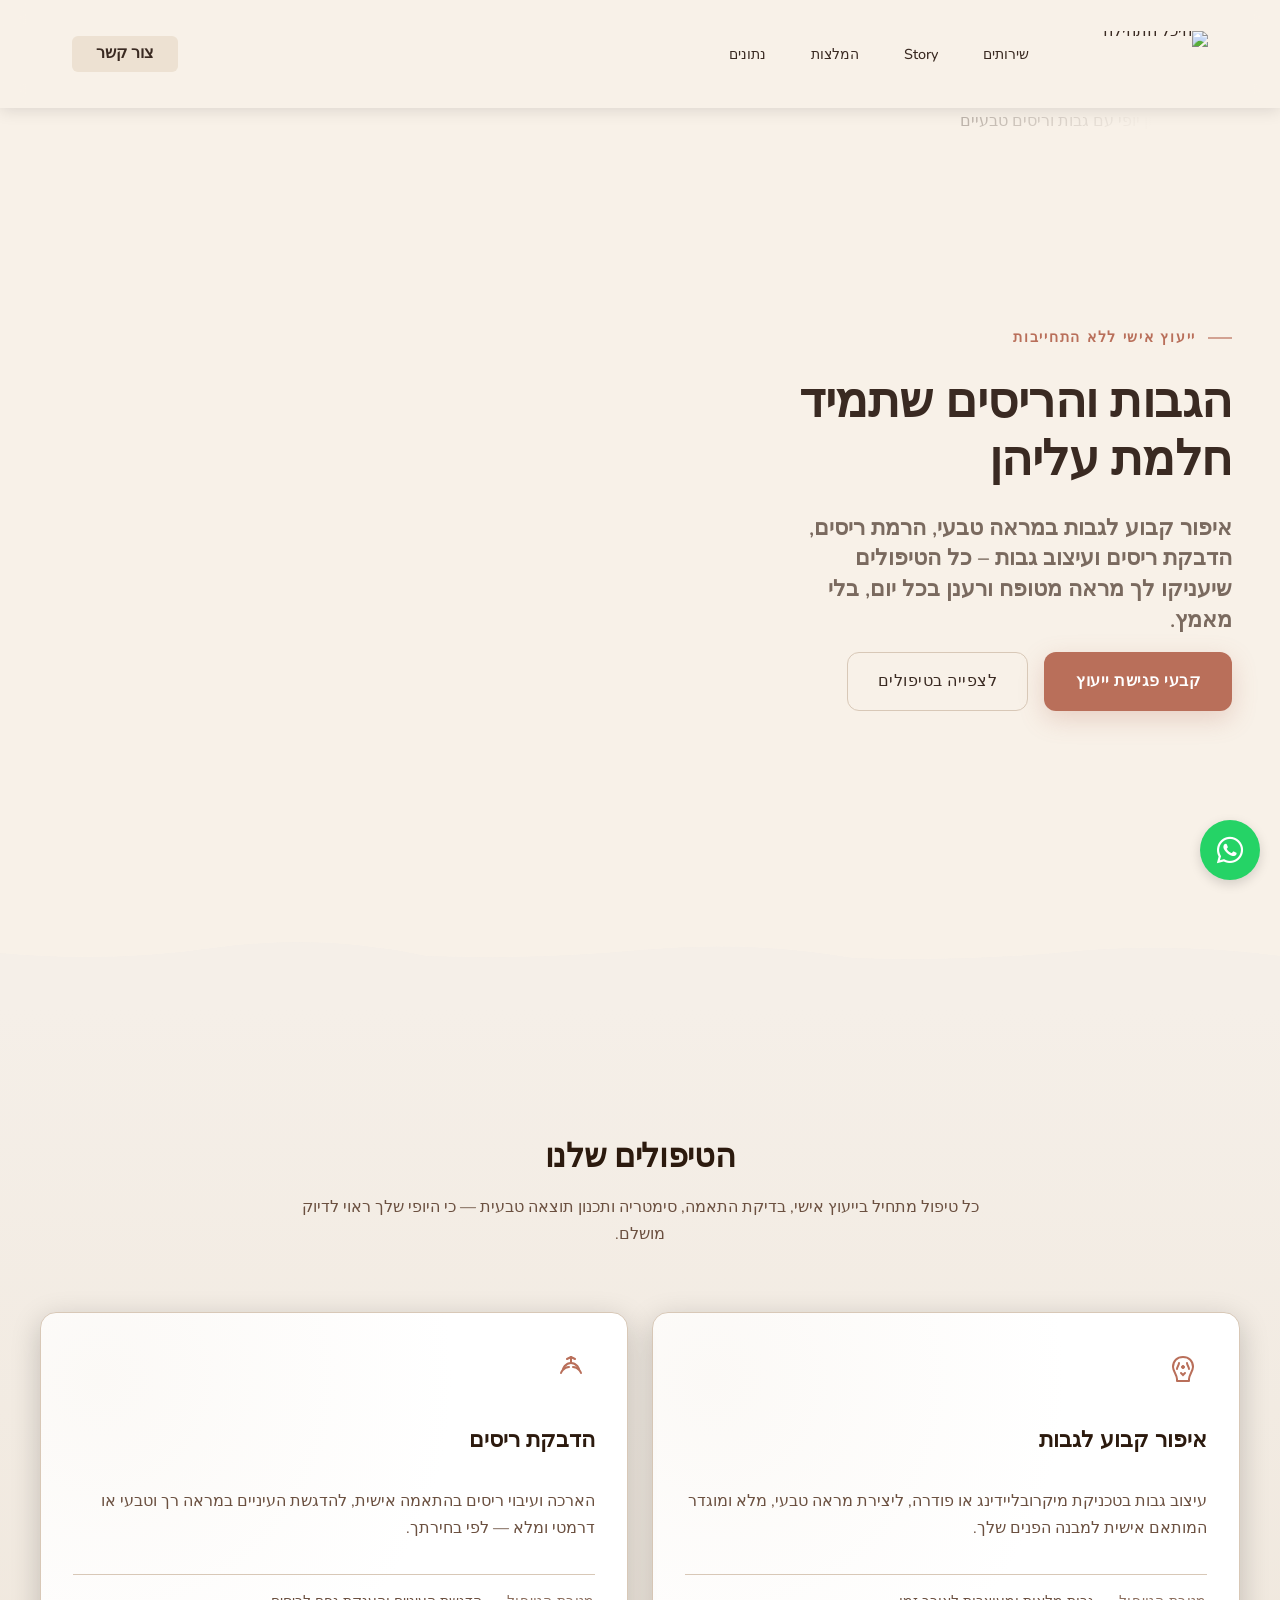
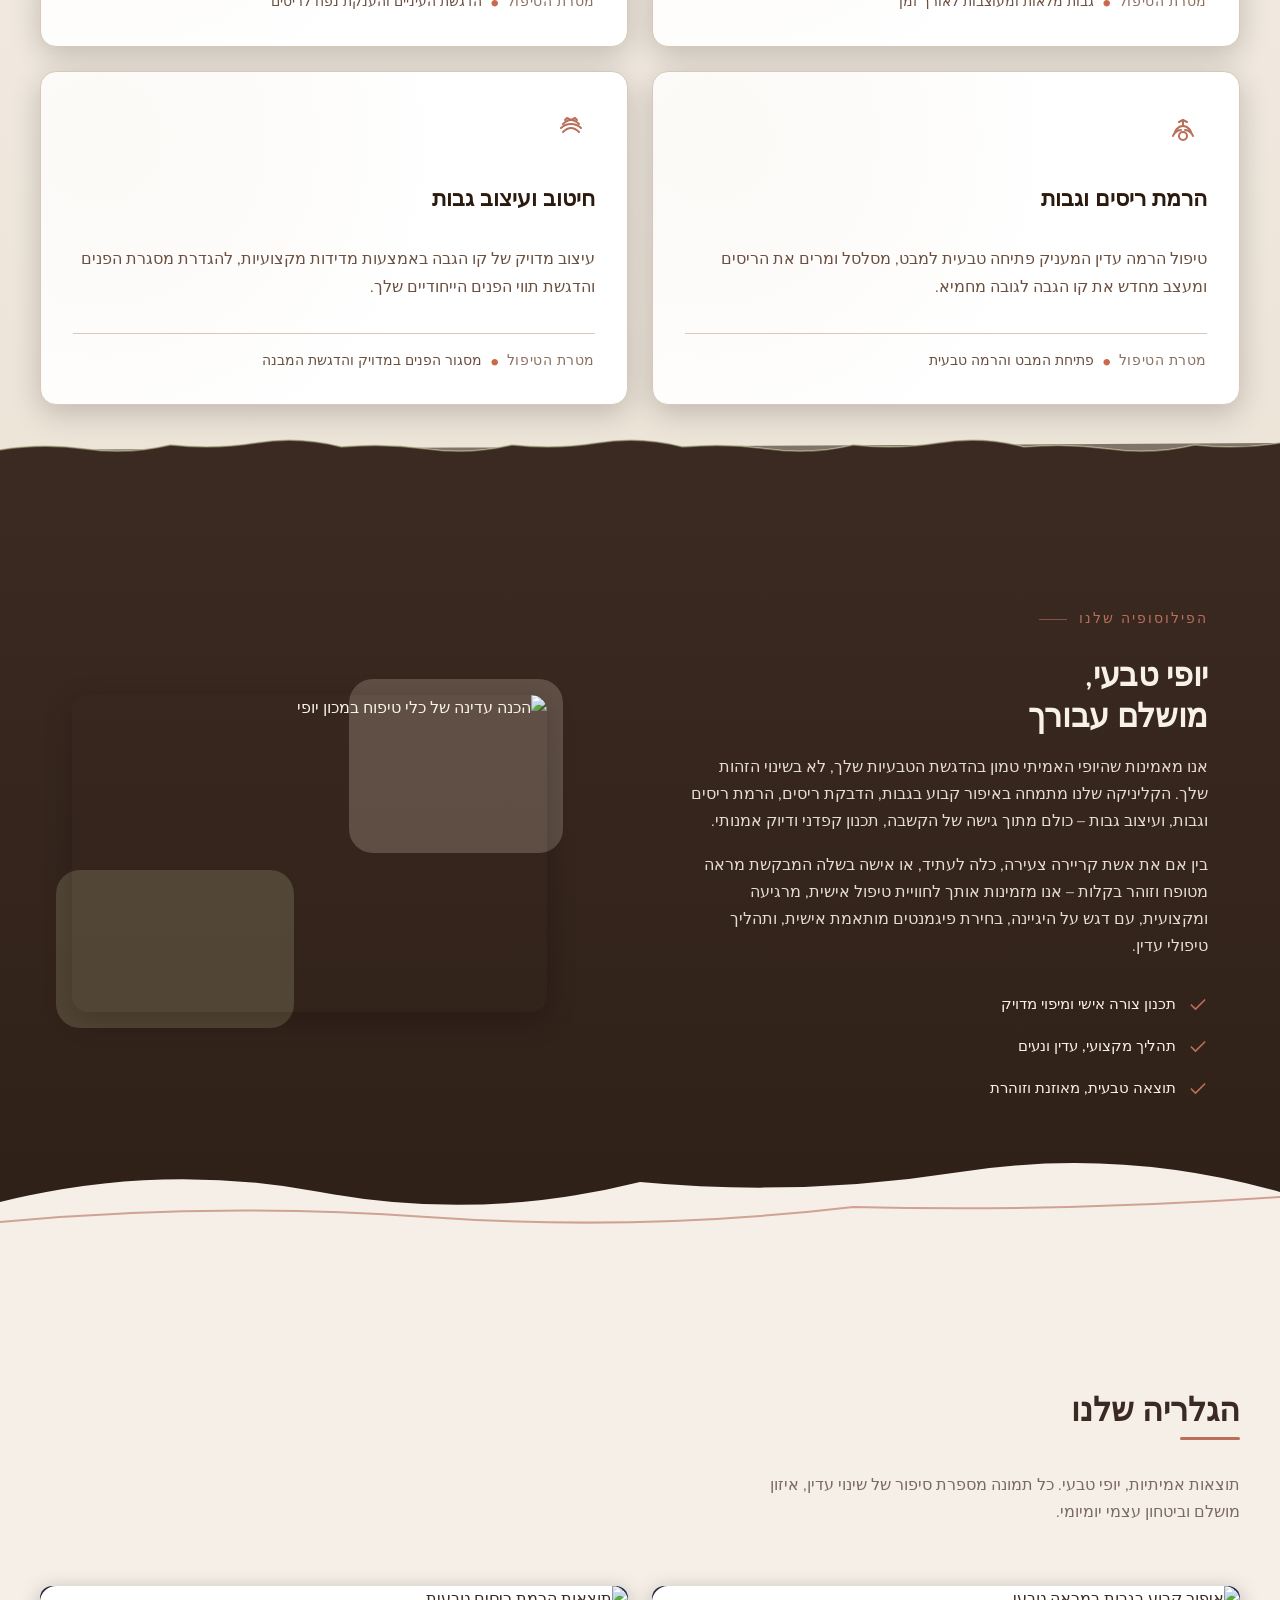
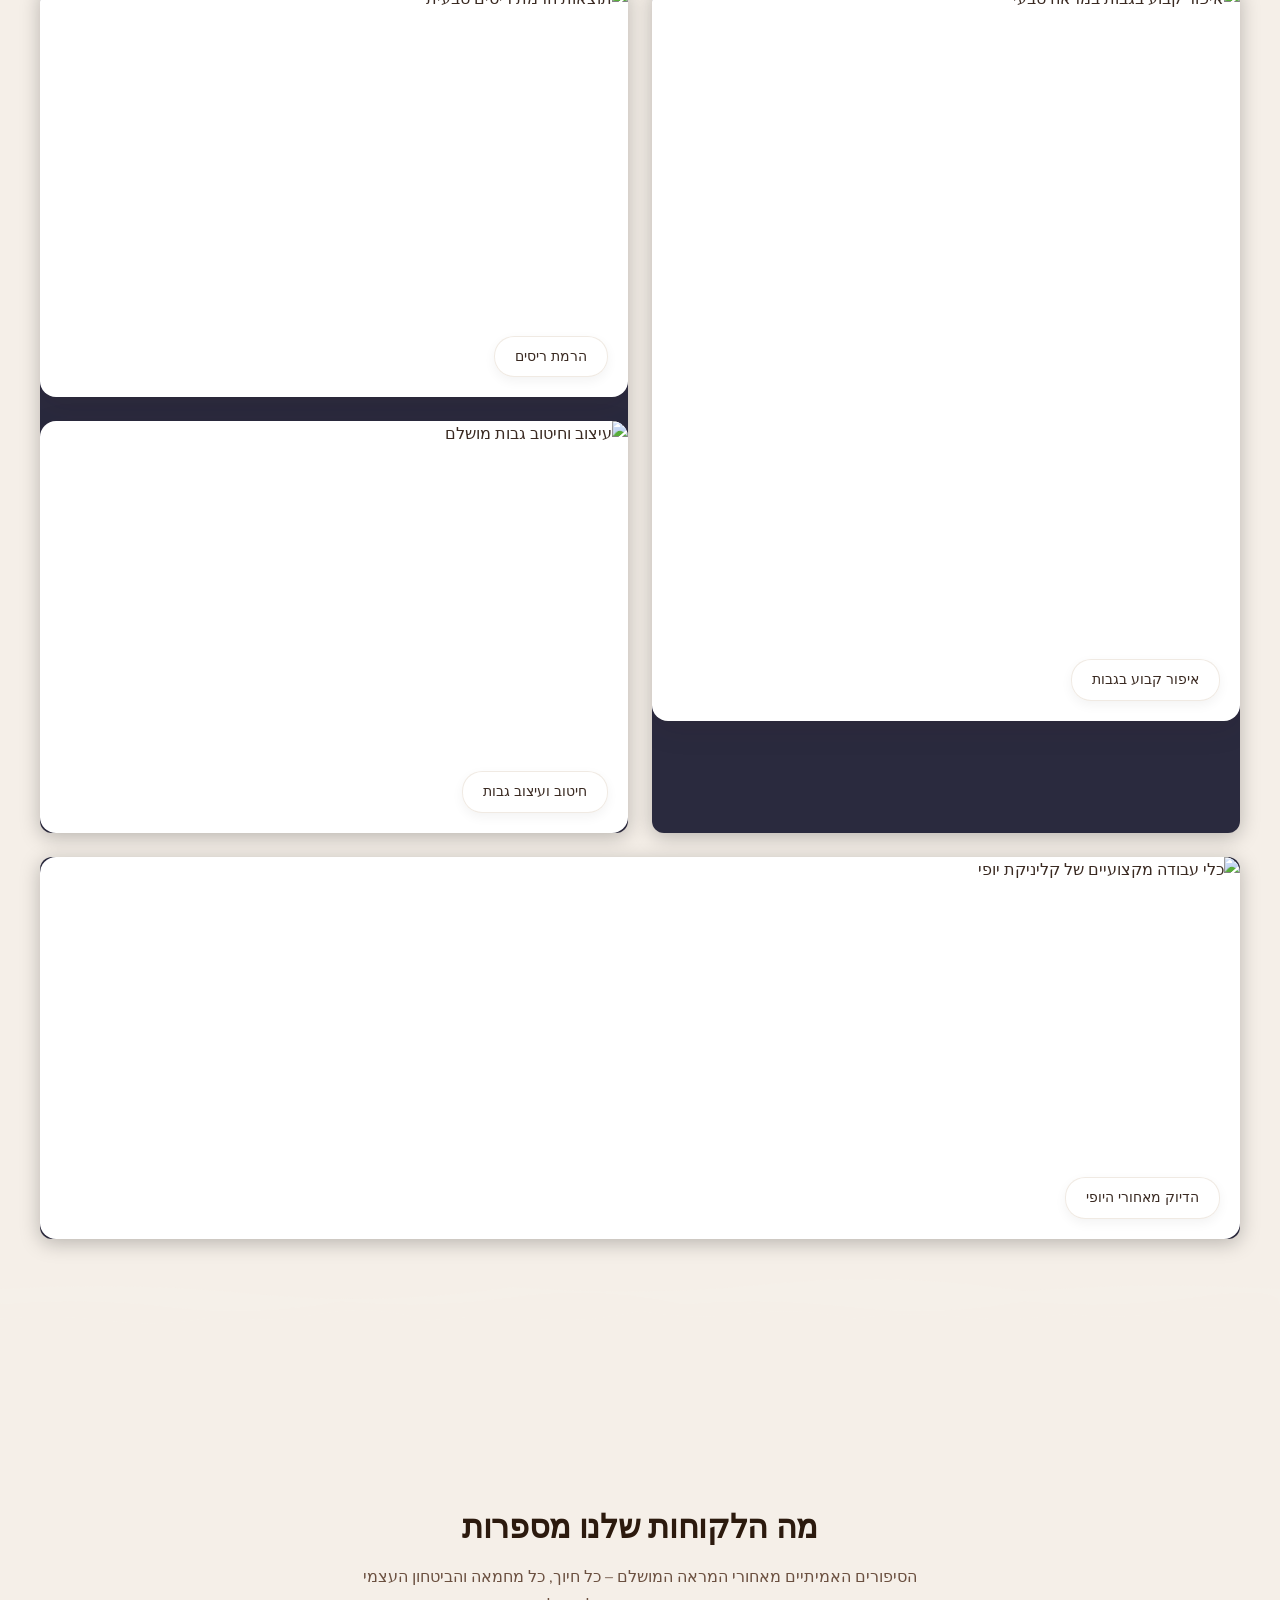
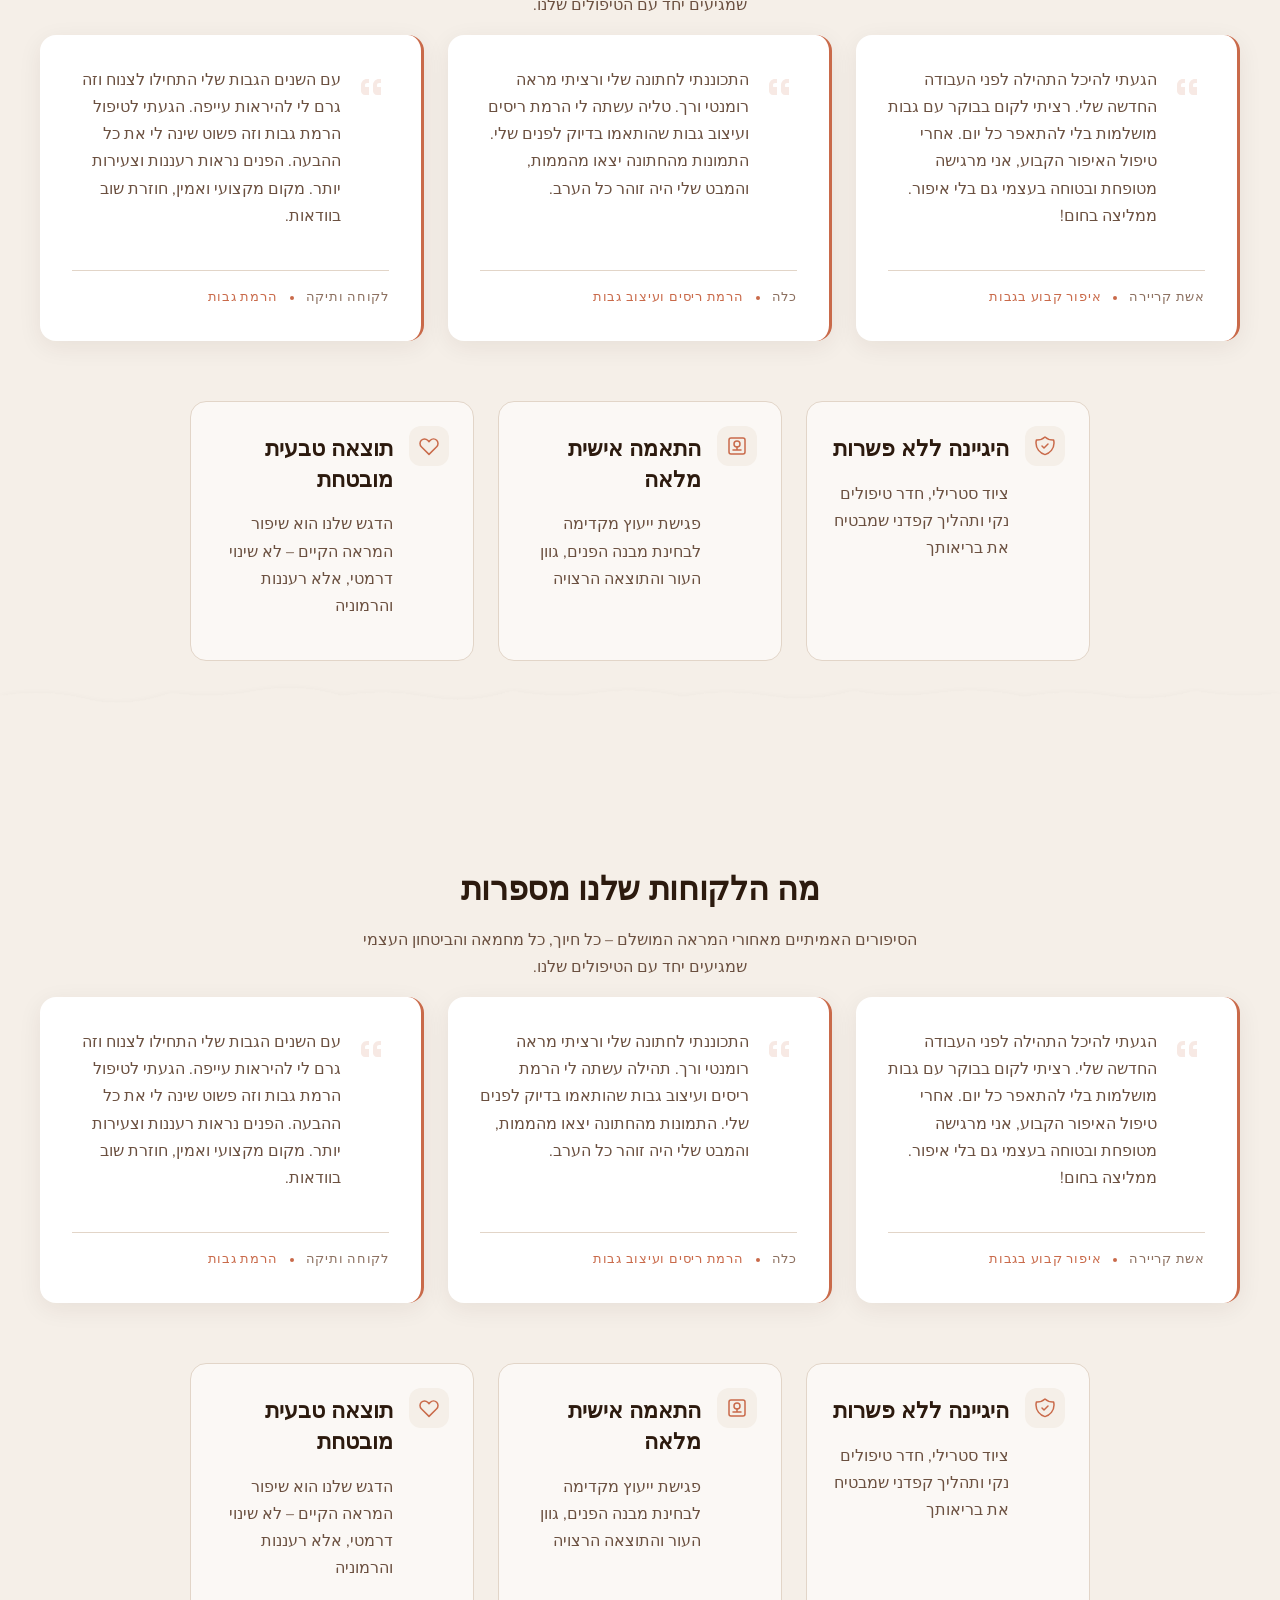
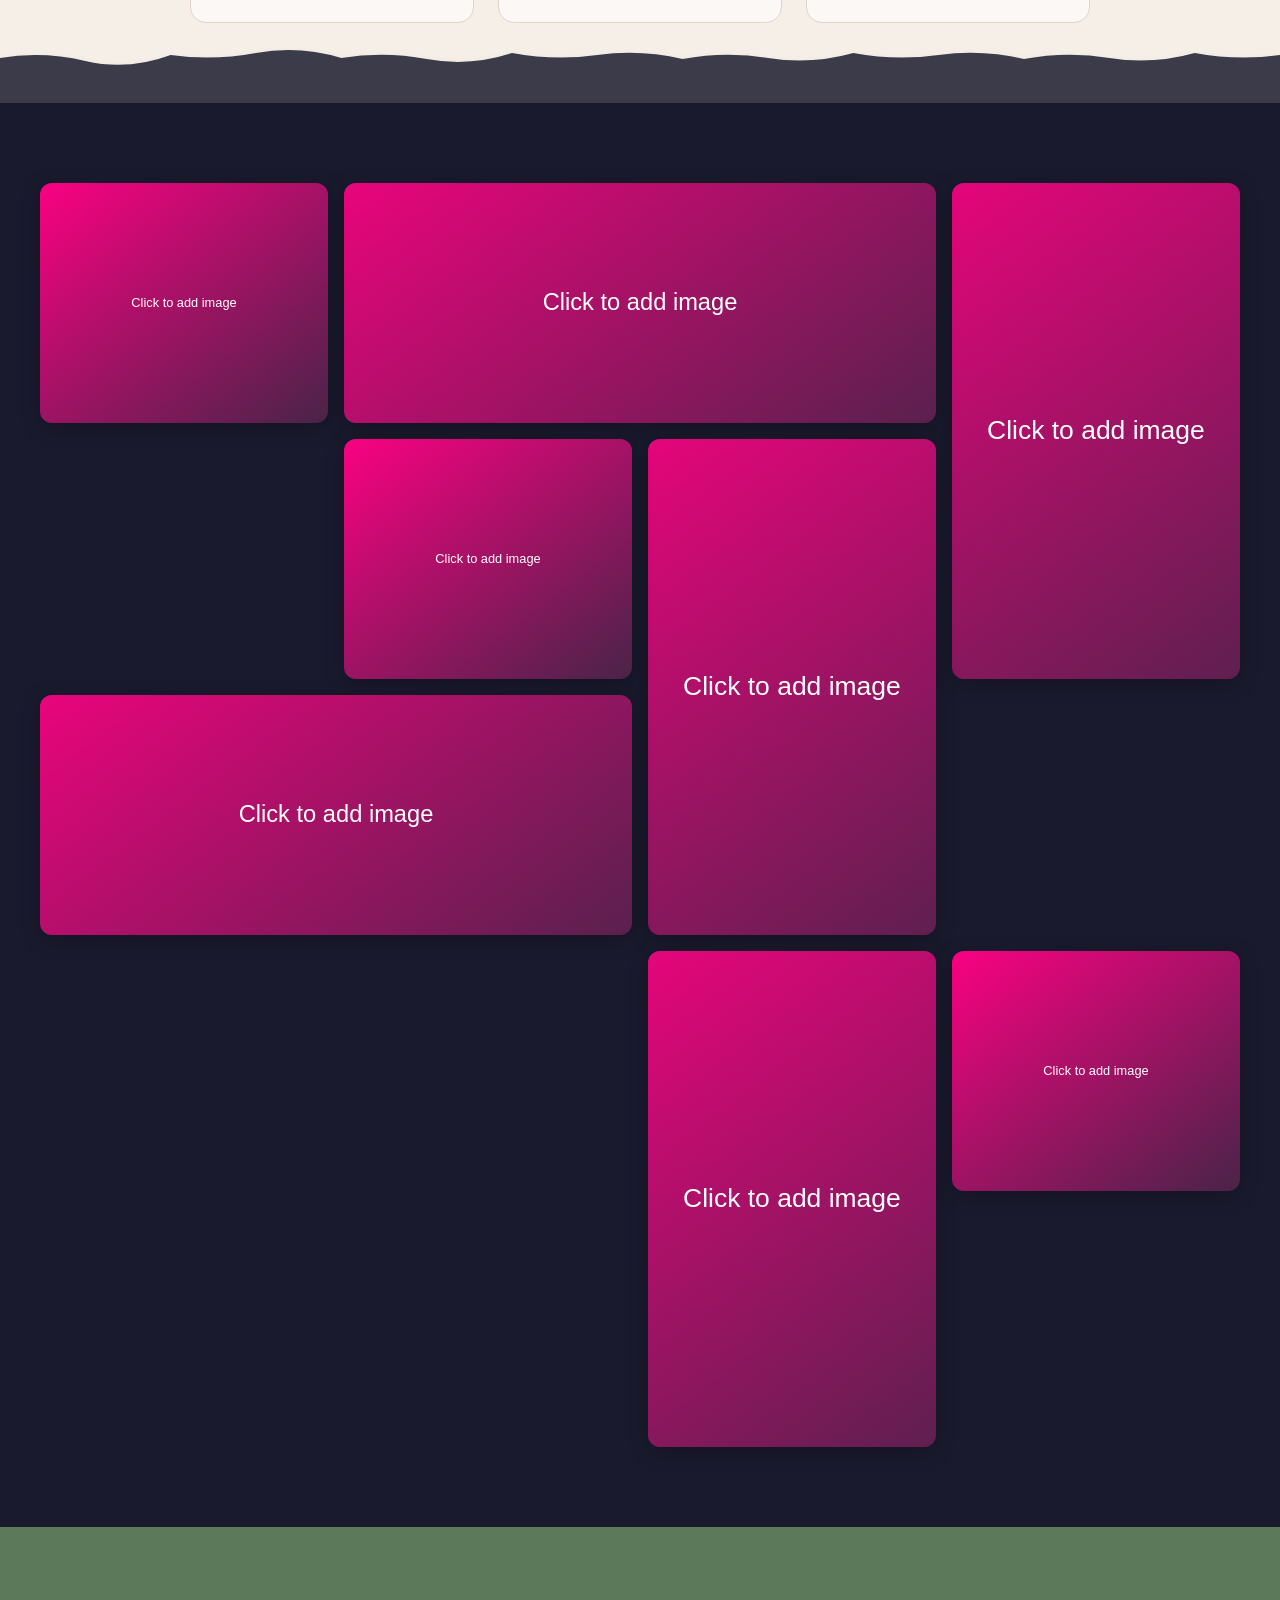
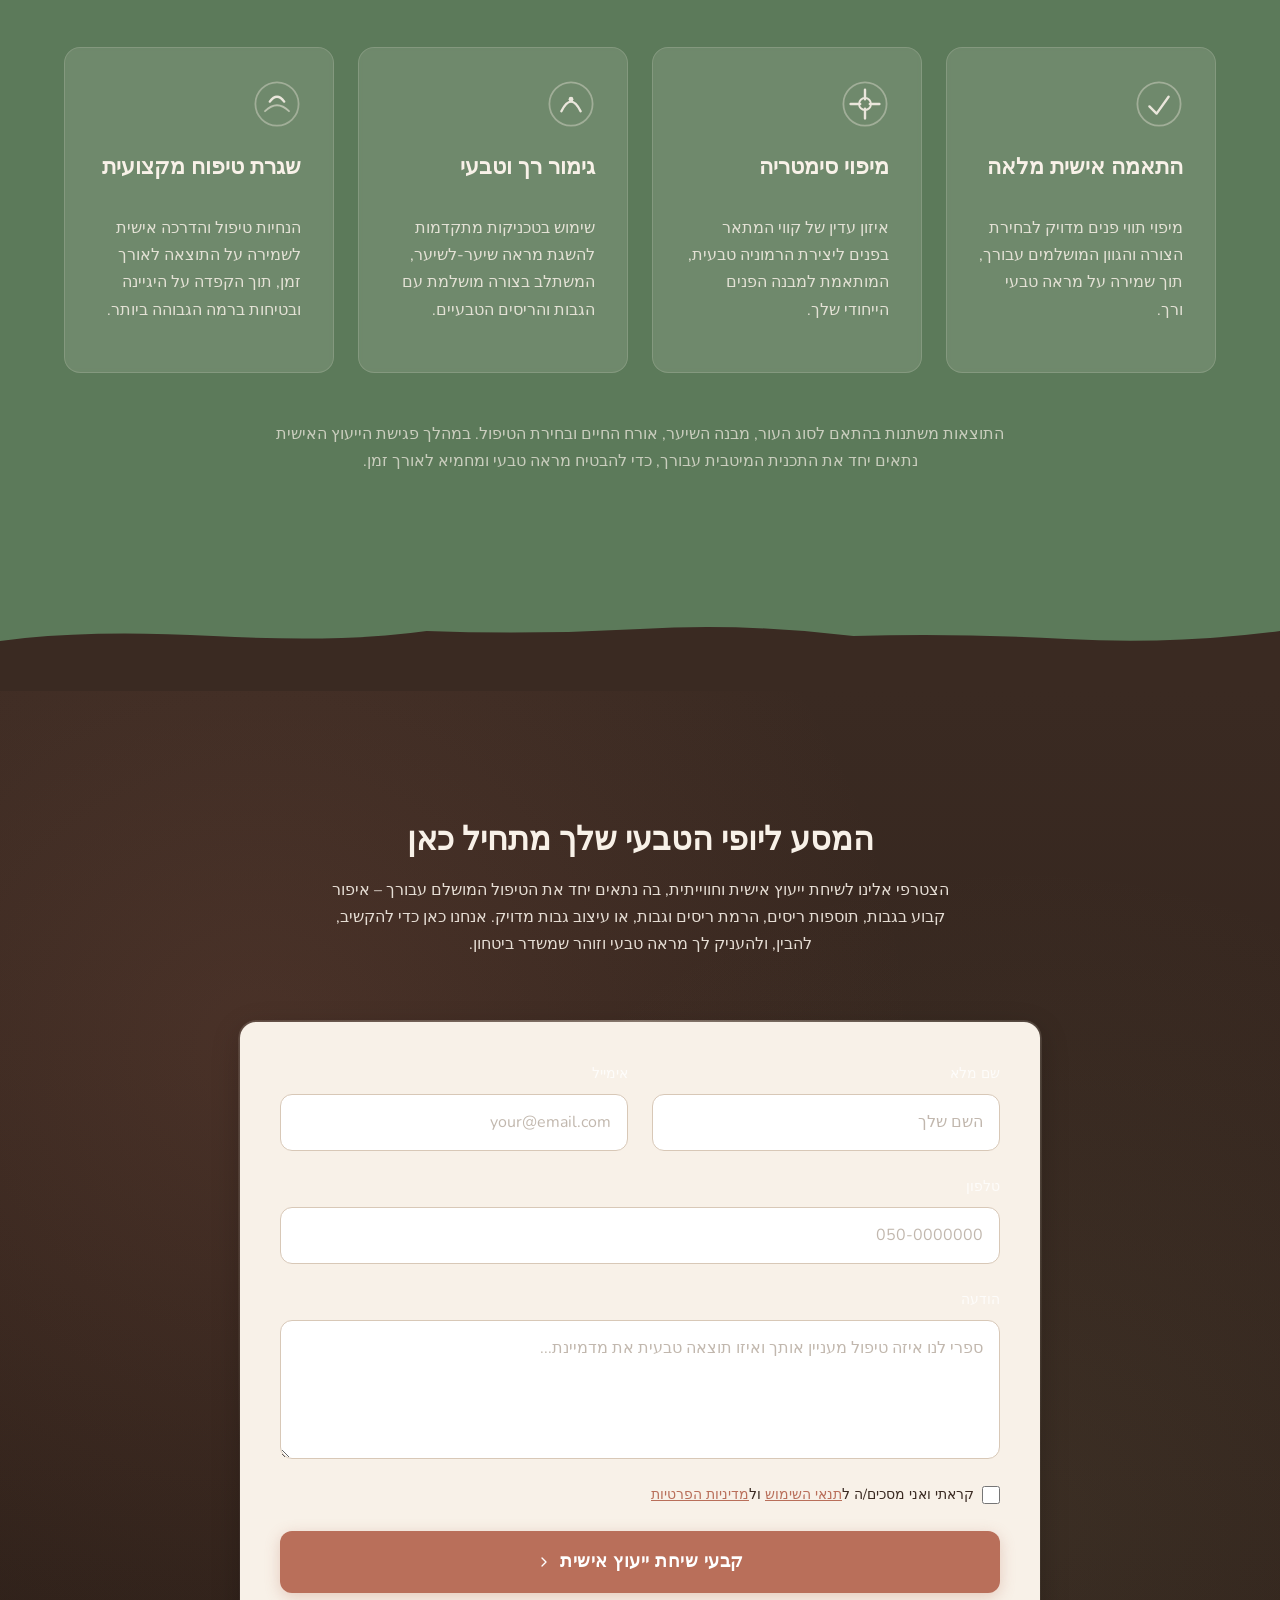
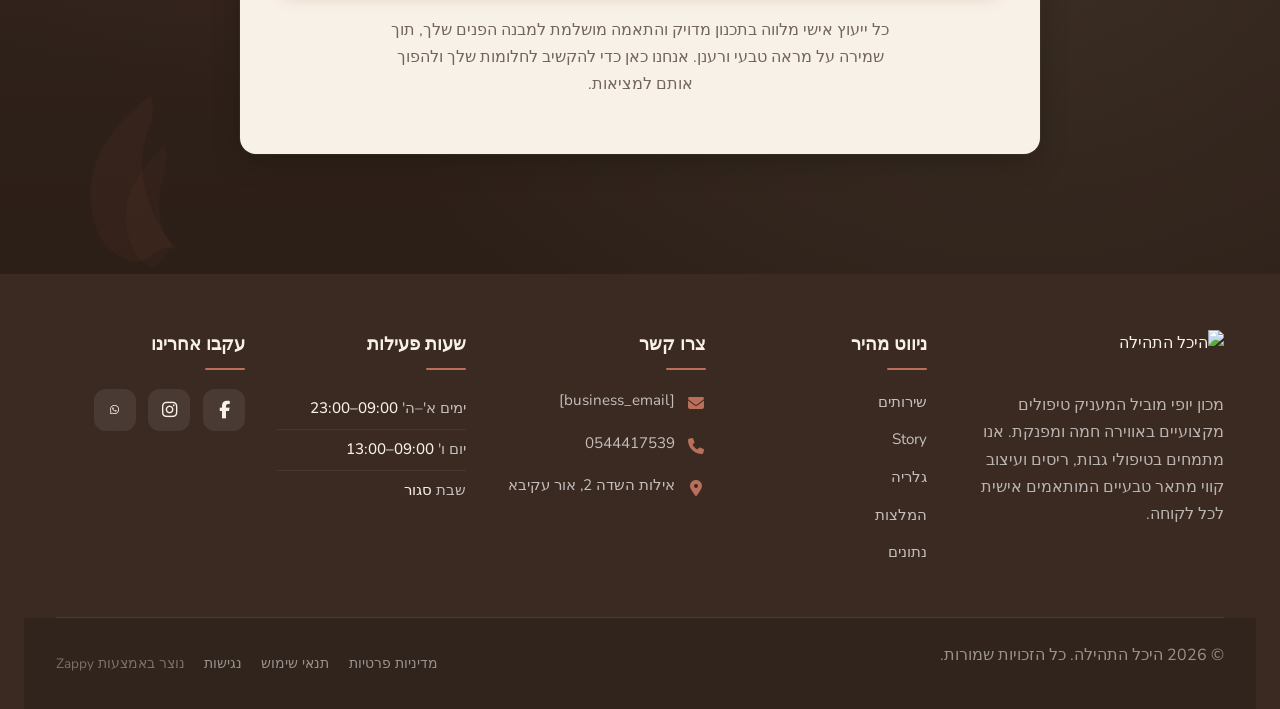
==== commit 7522532c: "Incremental sync: 1 page(s) — update_icon" ====
--- a/public/index.html
+++ b/public/index.html
@@ -1 +1 @@
-<!doctype html><html dir="rtl" lang="he"><head><meta charset="UTF-8"><meta content="width=device-width,initial-scale=1" name="viewport"><meta content="index, follow" name="robots"><title>גלי את היופי הטבעי שלך — היכל התהילה</title><meta content="היכל התהילה – מרפאת יופי מובילה לטיפולי מיקרובליידינג, תוספות ריסים והרמת גבות. גלי את הגרסה הזוהרת ביותר שלך עם מומחי אסתטיקה מקצועיים. הזמיני תור עוד היום!" name="description"><meta content="Beauty & Aesthetics, beauty aesthetics near me, היכל התהילה, טיפולי יופי, מיקרובליידינג" name="keywords"><link href="/assets/favicon.ico" rel="icon" type="image/x-icon"><link href="/assets/favicon-16x16.png" rel="icon" type="image/png" sizes="16x16"><link href="/assets/favicon-32x32.png" rel="icon" type="image/png" sizes="32x32"><link href="/assets/favicon-48x48.png" rel="icon" type="image/png" sizes="48x48"><link href="/assets/favicon-192x192.png" rel="icon" type="image/png" sizes="192x192"><link href="/assets/favicon-512x512.png" rel="icon" type="image/png" sizes="512x512"><link href="/assets/apple-touch-icon.png" rel="apple-touch-icon"><script>!function(){"use strict";var t="514090ba-dc22-474b-b9bd-a7d6b97053c4",e="https://api.zappy5.com/api/analytics/track",a=18e5,n=2592e6,o=!0,i=!0,r=!0;var s=function(){var e="zappy_visitor_"+t,a=null;try{if(a=localStorage.getItem(e)){var o=JSON.parse(a),i=Date.now();if(i-o.created<n)return o.lastSeen=i,localStorage.setItem(e,JSON.stringify(o)),o.id}}catch(t){console.warn("Zappy Analytics: LocalStorage not available")}var r="zv_"+Date.now()+"_"+Math.random().toString(36).substr(2,9);try{localStorage.setItem(e,JSON.stringify({id:r,created:Date.now(),lastSeen:Date.now()}))}catch(t){}return r}(),c=function(){var e="zappy_session_"+t,n=null;try{if(n=sessionStorage.getItem(e)){var o=JSON.parse(n),i=Date.now();if(i-o.timestamp<a)return o.timestamp=i,sessionStorage.setItem(e,JSON.stringify(o)),o.id}}catch(t){console.warn("Zappy Analytics: SessionStorage not available")}var r="zs_"+Date.now()+"_"+Math.random().toString(36).substr(2,9);try{sessionStorage.setItem(e,JSON.stringify({id:r,timestamp:Date.now()}))}catch(t){}return r}();function l(a,n){n=n||{};var o={website_id:t,event_type:a,page_path:window.location.pathname,referrer:document.referrer||"direct",visitor_id:s,session_id:c,metadata:n};if(navigator.sendBeacon){var i=new Blob([JSON.stringify(o)],{type:"application/json"});navigator.sendBeacon(e,i)}else fetch(e,{method:"POST",headers:{"Content-Type":"application/json"},body:JSON.stringify(o),keepalive:!0}).catch(function(t){console.warn("Zappy Analytics: Failed to track event",t)})}o&&l("pageview",{title:document.title,url:window.location.href}),i&&document.addEventListener("click",function(t){var e=t.target;if("BUTTON"===e.tagName||e.closest("button")){var a="BUTTON"===e.tagName?e:e.closest("button");l("click",{element:"button",text:a.textContent.trim().substring(0,100),id:a.id||null,class:a.className||null})}else if("A"===e.tagName||e.closest("a")){var n="A"===e.tagName?e:e.closest("a");l("navigation",{element:"link",text:n.textContent.trim().substring(0,100),href:n.href,external:n.hostname!==window.location.hostname})}},!0),r&&document.addEventListener("submit",function(t){var e=t.target;l("form_submit",{form_id:e.id||null,form_name:e.name||null,form_action:e.action||null,form_method:e.method||"GET"})},!0);var d=Date.now();window.addEventListener("beforeunload",function(){l("page_unload",{time_on_page:Math.floor((Date.now()-d)/1e3),page_path:window.location.pathname})}),window.zappyAnalytics={track:l,getVisitorId:function(){return s},getSessionId:function(){return c}}}()</script><meta content="גלי את היופי הטבעי שלך — היכל התהילה" property="og:title"><meta content="היכל התהילה – מרפאת יופי מובילה לטיפולי מיקרובליידינג, תוספות ריסים והרמת גבות. גלי את הגרסה הזוהרת ביותר שלך עם מומחי אסתטיקה מקצועיים. הזמיני תור עוד היום!" property="og:description"><meta content="summary_large_image" name="twitter:card"><meta content="גלי את היופי הטבעי שלך — היכל התהילה" name="twitter:title"><meta content="היכל התהילה – מרפאת יופי מובילה לטיפולי מיקרובליידינג, תוספות ריסים והרמת גבות. גלי את הגרסה הזוהרת ביותר שלך עם מומחי אסתטיקה מקצועיים. הזמיני תור עוד היום!" name="twitter:description"><script type="application/ld+json">{"@context":"https://schema.org","@graph":[{"@type":"LocalBusiness","@id":"https://heichal-hatehila.zappy5.app#organization","name":"היכל התהילה","url":"https://heichal-hatehila.zappy5.app","description":"A professional beauty clinic specializing in permanent makeup and lash & brow treatments. Services include permanent eyebrow makeup, lash extensions, lash and brow lifting, and eyebrow contouring and shaping. The clinic focuses on enhancing natural beauty through semi-permanent and permanent aesthetic procedures.","address":{"@type":"PostalAddress","streetAddress":"אילות השדה 2, אור עקיבא"},"contactPoint":[{"@type":"ContactPoint","contactType":"customer service","telephone":"0544417539"}]},{"@type":"WebSite","@id":"https://heichal-hatehila.zappy5.app#website","url":"https://heichal-hatehila.zappy5.app","name":"היכל התהילה","publisher":{"@id":"https://heichal-hatehila.zappy5.app#organization"}},{"@type":"ContactPage","@id":"https://heichal-hatehila.zappy5.app#contactpage","url":"https://heichal-hatehila.zappy5.app","name":"גלי את היופי הטבעי שלך — היכל התהילה","mainEntity":{"@id":"https://heichal-hatehila.zappy5.app#organization"},"potentialAction":{"@type":"CommunicateAction","target":{"@type":"EntryPoint","urlTemplate":"https://heichal-hatehila.zappy5.app/api/email/contact-form","actionPlatform":["http/method=POST"],"contentType":"application/json"},"instrument":[{"@type":"PropertyValue","name":"name","propertyID":"text","valueRequired":true,"description":"השם שלך"},{"@type":"PropertyValue","name":"email","propertyID":"email","valueRequired":true,"description":"your@email.com"},{"@type":"PropertyValue","name":"phone","propertyID":"tel","valueRequired":true,"description":"050-0000000"},{"@type":"PropertyValue","name":"message","propertyID":"textarea","valueRequired":false,"description":"ספרי לנו איזה טיפול מעניין אותך ואיזו תוצאה טבעית את מדמיינת..."},{"@type":"PropertyValue","name":"privacy_consent","propertyID":"checkbox","valueRequired":true}]}}]}</script><link href="/styles.css" rel="stylesheet"><script>window.ZAPPY_WEBSITE_ID="514090ba-dc22-474b-b9bd-a7d6b97053c4",window.ZAPPY_API_BASE="https://api.zappy5.com"</script><style id="zappy-dropdown-submenu-styles">#navMenu li:has(.sub-menu),.nav-menu li:has(.sub-menu),.navbar li:has(.sub-menu),nav li:has(.sub-menu){position:relative}#navMenu .sub-menu,.nav-menu .sub-menu,.navbar .sub-menu,nav .sub-menu{display:block!important;position:absolute!important;top:100%;left:0;min-width:220px;background:#fff;border-radius:8px;box-shadow:0 8px 25px rgba(0,0,0,.15);padding:8px 0;opacity:0;visibility:hidden;transform:translateY(10px);transition:all .3s ease;z-index:1000;list-style:none;pointer-events:none}#navMenu li:hover>.sub-menu,.nav-menu li:hover>.sub-menu,.navbar li:hover>.sub-menu,nav li:hover>.sub-menu{opacity:1!important;visibility:visible!important;transform:translateY(0)!important;pointer-events:auto!important}.sub-menu li{list-style:none;margin:0;padding:0}.sub-menu a{display:block!important;padding:10px 16px!important;color:var(--text-dark,#333)!important;font-weight:500;text-decoration:none;white-space:nowrap;transition:background-color .2s}.sub-menu .zappy-nav-child>a{padding-left:28px!important;font-size:.9em!important;opacity:.85!important}[dir=rtl] .sub-menu .zappy-nav-child>a,html[lang=ar] .sub-menu .zappy-nav-child>a,html[lang=he] .sub-menu .zappy-nav-child>a{padding-left:10px!important;padding-right:28px!important}.sub-menu .zappy-nav-parent>a{font-weight:600!important}.sub-menu a:hover{background-color:#f5f5f5}[dir=rtl] .nav-menu .sub-menu,[dir=rtl] .navbar .sub-menu,[dir=rtl] nav .sub-menu,html[lang=ar] .nav-menu .sub-menu,html[lang=ar] .navbar .sub-menu,html[lang=ar] nav .sub-menu,html[lang=he] .nav-menu .sub-menu,html[lang=he] .navbar .sub-menu,html[lang=he] nav .sub-menu{left:auto!important;right:0!important}.sub-menu:empty,.sub-menu:not(:has(li)):not(:has(> a)),.sub-menu:not(:has(li:not(.zappy-hidden-menu-item))):not(:has(> a)){display:none!important;opacity:0!important;visibility:hidden!important;pointer-events:none!important}li:has(.menu-group-title):hover>.sub-menu{opacity:1!important;visibility:visible!important;transform:translateY(0)!important;pointer-events:auto!important}#navMenu>li>.menu-group-title,.nav-menu>li>.menu-group-title{display:inline-block;padding:.5rem 1rem;cursor:default;user-select:none}@media (max-width:768px){#navMenu .sub-menu,.nav-menu .sub-menu,.navbar .sub-menu,nav .sub-menu{position:static!important;transform:none!important;box-shadow:none!important;background:0 0!important;max-height:0;overflow:hidden;opacity:0;visibility:hidden;transition:max-height .3s ease,opacity .3s ease;padding:0!important;border-radius:0!important}#navMenu .sub-menu.mobile-expanded,.nav-menu .sub-menu.mobile-expanded,.navbar .sub-menu.mobile-expanded{max-height:none!important;overflow-y:visible!important;opacity:1!important;visibility:visible!important;padding:8px 0 8px 16px!important}[dir=rtl] .sub-menu.mobile-expanded,html[lang=he] .sub-menu.mobile-expanded{padding:8px 16px 8px 0!important}#navMenu li:hover>.sub-menu,.nav-menu li:hover>.sub-menu,.navbar li:hover>.sub-menu,nav li:hover>.sub-menu{opacity:0;visibility:hidden;pointer-events:none}#navMenu li>.sub-menu.mobile-expanded,.nav-menu li>.sub-menu.mobile-expanded,.navbar li>.sub-menu.mobile-expanded,nav li>.sub-menu.mobile-expanded{opacity:1!important;visibility:visible!important;pointer-events:auto!important}#navMenu li:has(.sub-menu),.nav-menu li:has(.sub-menu),.navbar li:has(.sub-menu),nav li:has(.sub-menu){display:flex!important;flex-wrap:wrap!important;align-items:center!important;position:relative!important;min-height:44px!important}#navMenu li:has(.sub-menu)>a,.nav-menu li:has(.sub-menu)>a,.navbar li:has(.sub-menu)>a,nav li:has(.sub-menu)>a{flex:1!important;min-width:0!important}#navMenu li:has(.sub-menu)>.menu-group-title,.nav-menu li:has(.sub-menu)>.menu-group-title,.navbar li:has(.sub-menu)>.menu-group-title,nav li:has(.sub-menu)>.menu-group-title{flex:1!important;min-width:0!important;padding:0!important;line-height:inherit!important}#navMenu li:has(.sub-menu)>.sub-menu,.nav-menu li:has(.sub-menu)>.sub-menu,.navbar li:has(.sub-menu)>.sub-menu,nav li:has(.sub-menu)>.sub-menu{flex-basis:100%!important;width:100%!important}#navMenu li:has(.sub-menu)>a [class*=arrow],#navMenu li:has(.sub-menu)>a [class*=chevron],.nav-menu li:has(.sub-menu)>a .fa-angle-down,.nav-menu li:has(.sub-menu)>a .fa-chevron-down,.nav-menu li:has(.sub-menu)>a [class*=arrow],.nav-menu li:has(.sub-menu)>a [class*=chevron],nav li:has(.sub-menu)>a [class*=arrow],nav li:has(.sub-menu)>a [class*=chevron]{display:none!important;visibility:hidden!important}.mobile-submenu-toggle{display:flex!important;align-items:center!important;justify-content:center!important;width:44px!important;height:auto!important;background:0 0!important;border:none!important;cursor:pointer!important;color:var(--text-light)!important;position:static!important;flex-shrink:0!important;align-self:stretch!important;z-index:2!important;padding:0!important;margin:0!important}.mobile-submenu-toggle::after{content:''!important;width:0!important;height:0!important;border-left:6px solid transparent!important;border-right:6px solid transparent!important;border-top:7px solid currentColor!important;transition:transform .3s ease!important}.mobile-submenu-toggle.expanded::after{transform:rotate(180deg)!important}.sub-menu a{padding:10px 0!important;display:block!important;color:var(--text-light)!important;white-space:normal!important}.sub-menu .zappy-nav-child>a{padding-left:28px!important;font-size:.9em!important;opacity:.85!important}[dir=rtl] .sub-menu .zappy-nav-child>a,html[lang=ar] .sub-menu .zappy-nav-child>a,html[lang=he] .sub-menu .zappy-nav-child>a{padding-left:0!important;padding-right:28px!important}.sub-menu .zappy-nav-parent>a{font-weight:600!important}#navMenu.active,.nav-menu.active{max-width:100vw!important;overflow-x:hidden!important;box-sizing:border-box!important}.navbar .sub-menu li a,.zappy-products-dropdown .sub-menu a,nav.navbar .sub-menu li a{color:var(--text-light)!important}}@media (min-width:769px){.mobile-submenu-toggle{display:none!important}}</style><style id="zappy-widget-visibility">html[dir=rtl] .whatsapp-float{right:20px!important;left:auto!important}html:not([dir]) .whatsapp-float,html[dir=ltr] .whatsapp-float{left:20px!important;right:auto!important}html[dir=rtl] #mic-access-tool-general-button,html[dir=rtl] #mic-init-access-tool #mic-access-tool-general-button,html[dir=rtl] #mic-init-access-tool .mic-access-tool-general-button,html[dir=rtl] ._access-icon,html[dir=rtl] .mic-access-tool-general-button{left:20px!important;right:auto!important}html:not([dir]) #mic-access-tool-general-button,html:not([dir]) #mic-init-access-tool #mic-access-tool-general-button,html:not([dir]) #mic-init-access-tool .mic-access-tool-general-button,html:not([dir]) ._access-icon,html:not([dir]) .mic-access-tool-general-button,html[dir=ltr] #mic-access-tool-general-button,html[dir=ltr] #mic-init-access-tool #mic-access-tool-general-button,html[dir=ltr] #mic-init-access-tool .mic-access-tool-general-button,html[dir=ltr] ._access-icon,html[dir=ltr] .mic-access-tool-general-button{right:20px!important;left:auto!important}@media (max-width:768px){.whatsapp-float{display:flex!important}}@media (min-width:769px){.whatsapp-float{display:flex!important}}@media (max-width:768px){#mic-access-tool-general-button,#mic-init-access-tool #mic-access-tool-general-button,#mic-init-access-tool .mic-access-tool-general-button,._access-icon,.mic-access-tool-general-button{display:flex!important;visibility:visible!important;opacity:1!important;pointer-events:auto!important}#mic-access-tool-box.opened-mic-access-tool,#mic-init-access-tool #mic-access-tool-box.opened-mic-access-tool,.mic-access-tool-box.opened-mic-access-tool{visibility:visible!important;opacity:1!important;pointer-events:auto!important}}@media (min-width:769px){#mic-access-tool-general-button,#mic-init-access-tool #mic-access-tool-general-button,#mic-init-access-tool .mic-access-tool-general-button,._access-icon,.mic-access-tool-general-button{display:flex!important;visibility:visible!important;opacity:1!important;pointer-events:auto!important}#mic-access-tool-box.opened-mic-access-tool,#mic-init-access-tool #mic-access-tool-box.opened-mic-access-tool,.mic-access-tool-box.opened-mic-access-tool{visibility:visible!important;opacity:1!important;pointer-events:auto!important}}</style></head><body><meta charset="UTF-8"><meta content="width=device-width,initial-scale=1" name="viewport"><title>גלי את היופי הטבעי שלך — היכל התהילה</title><meta content="היכל התהילה – מרפאת יופי מובילה לטיפולי מיקרובליידינג, תוספות ריסים והרמת גבות. גלי את הגרסה הזוהרת ביותר שלך עם מומחי אסתטיקה מקצועיים. הזמיני תור עוד היום!" name="description"><meta content="Beauty &amp; Aesthetics, beauty aesthetics near me, היכל התהילה, טיפולי יופי, מיקרובליידינג" name="keywords"><meta content="index, follow" name="robots"><meta content="גלי את היופי הטבעי שלך — היכל התהילה" property="og:title"><meta content="היכל התהילה – מרפאת יופי מובילה לטיפולי מיקרובליידינג, תוספות ריסים והרמת גבות. גלי את הגרסה הזוהרת ביותר שלך עם מומחי אסתטיקה מקצועיים. הזמיני תור עוד היום!" property="og:description"><meta content="website" property="og:type"><meta content="he_IL" property="og:locale"><meta content="summary_large_image" name="twitter:card"><meta content="גלי את היופי הטבעי שלך — היכל התהילה" name="twitter:title"><meta content="היכל התהילה – מרפאת יופי מובילה לטיפולי מיקרובליידינג, תוספות ריסים והרמת גבות. גלי את הגרסה הזוהרת ביותר שלך עם מומחי אסתטיקה מקצועיים. הזמיני תור עוד היום!" name="twitter:description"><link href="/styles.css" rel="stylesheet"><link href="https://cdnjs.cloudflare.com/ajax/libs/font-awesome/6.4.0/css/all.min.css" rel="stylesheet"><style>.skip-link{position:absolute;top:0;left:0;transform:translateY(-200%);padding:12px 18px;background:var(--bg-dark,#1a1a1a);color:var(--text-light,#fff);font-weight:600;border-radius:0 0 8px 0;z-index:10000}.skip-link:focus{transform:none;outline:2px solid var(--ring,#fff);outline-offset:2px}:focus-visible{outline:2px solid var(--ring,currentColor);outline-offset:3px}</style><link href="/assets/favicon.ico" rel="icon" type="image/x-icon"><link href="/assets/favicon-16x16.png" rel="icon" type="image/png" sizes="16x16"><link href="/assets/favicon-32x32.png" rel="icon" type="image/png" sizes="32x32"><link href="/assets/favicon-48x48.png" rel="icon" type="image/png" sizes="48x48"><link href="/assets/favicon-192x192.png" rel="icon" type="image/png" sizes="192x192"><link href="/assets/favicon-512x512.png" rel="icon" type="image/png" sizes="512x512"><link href="/assets/apple-touch-icon.png" rel="apple-touch-icon"><link href="https://cdn.jsdelivr.net/npm/vanilla-cookieconsent@3/dist/cookieconsent.css" rel="stylesheet"><script src="https://cdn.jsdelivr.net/npm/vanilla-cookieconsent@3/dist/cookieconsent.umd.js"></script><script src="https://cdn.jsdelivr.net/gh/mickidum/acc_toolbar/acctoolbar/acctoolbar.min.js"></script><a href="#main" class="skip-link">דלג לתוכן הראשי</a><nav class="navbar"><button class="mobile-toggle" aria-label="Menu" id="mobileToggle"><svg viewBox="0 0 24 24" fill="none" class="hamburger-icon" height="24" width="24"><path d="M3 12h18M3 6h18M3 18h18" stroke="currentColor" stroke-width="2" stroke-linecap="round"></path></svg> <svg viewBox="0 0 24 24" fill="none" class="close-icon" height="24" width="24" style="display:none"><path d="M18 6L6 18M6 6l12 12" stroke="currentColor" stroke-width="2" stroke-linecap="round"></path></svg></button> <button class="phone-header-btn" aria-label="Call" data-phone="0544417539"><svg viewBox="0 0 24 24" fill="currentColor" width="20" height="20"><path d="M22 16.92v3a2 2 0 0 1-2.18 2 19.79 19.79 0 0 1-8.63-3.07 19.5 19.5 0 0 1-6-6 19.79 19.79 0 0 1-3.07-8.67A2 2 0 0 1 4.11 2h3a2 2 0 0 1 2 1.72 12.84 12.84 0 0 0 .7 2.81 2 2 0 0 1-.45 2.11L8.09 9.91a16 16 0 0 0 6 6l1.27-1.27a2 2 0 0 1 2.11-.45 12.84 12.84 0 0 0 2.81.7A2 2 0 0 1 22 16.92z"></path></svg></button><div class="nav-container"><div class="nav-right-group"><div class="nav-brand"><a href="/" class="logo-link"><img alt="היכל התהילה" src="/assets/site-----image-1.webp" class="logo"></a></div><ul class="nav-menu" id="navMenu"><li><a href="#services">שירותים</a></li><li><a href="#story">Story</a></li><li><a href="#testimonials">המלצות</a></li><li><a href="#stats">נתונים</a></li><li class="mobile-contact-link nav-cta-mobile-item"><a href="#cta" class="nav-cta-btn">צור קשר</a></li></ul></div><div class="nav-cta-container"><a href="#cta" class="nav-cta-btn">צור קשר</a></div></div></nav><script>window.addEventListener("load",function(){const e=document.querySelector(".navbar, nav, header");if(!e)return void console.log("[Navbar] Navbar element not found");let t=document.getElementById("mobileToggle")||document.querySelector(".mobile-toggle")||document.querySelector(".hamburger")||document.querySelector(".hamburger-menu")||document.querySelector(".menu-toggle")||document.querySelector(".burger-menu")||document.querySelector('[aria-label="Menu"]')||document.querySelector('[aria-label="תפריט"]');const o=document.querySelector(".phone-header-btn"),n=window.getComputedStyle(e);let r=n.backgroundColor;if(console.log("[Navbar] Initial navbar background:",r),"transparent"===r||"rgba(0, 0, 0, 0)"===r||r.startsWith("rgba")&&r.includes(", 0)")){const e=n.backgroundImage;if(e&&"none"!==e)console.log("[Navbar] Navbar has background image/gradient, using dark text"),r="rgb(240, 240, 240)";else{const e=window.getComputedStyle(document.body).backgroundColor;console.log("[Navbar] Navbar transparent, using body background:",e),r=e}}const a=r.match(/\d+/g);if(a&&a.length>=3){const e=(.299*parseInt(a[0])+.587*parseInt(a[1])+.114*parseInt(a[2]))/255;console.log("[Navbar] Mobile button colors preserved from Claude CSS (luminance:",e.toFixed(2)+")");const n=document.createElement("style");n.id="zappy-mobile-nav-fix";document.documentElement.lang;document.documentElement.dir,n.textContent='\n        /* Hide mobile buttons on desktop, show only on mobile */\n        @media (min-width: 769px) {\n          .mobile-toggle,\n          .phone-header-btn {\n            display: none !important;\n          }\n        }\n        \n        /* Show and position mobile buttons correctly on mobile */\n        @media (max-width: 768px) {\n          .navbar,\n          nav.navbar {\n            min-height: 70px !important;\n          }\n\n          .mobile-toggle,\n          .phone-header-btn {\n            position: absolute !important;\n            top: 0 !important;\n            bottom: 0 !important;\n            margin-top: auto !important;\n            margin-bottom: auto !important;\n            transform: none !important;\n            z-index: 1001 !important;\n            display: flex !important;\n            align-items: center !important;\n            justify-content: center !important;\n            width: 36px !important;\n            height: 36px !important;\n            border-radius: 50% !important;\n            border: none !important;\n            cursor: pointer !important;\n            padding: 6px !important;\n            background: none !important;\n            color: var(--nav-text, var(--text-light)) !important;\n            touch-action: manipulation !important;\n            -webkit-tap-highlight-color: transparent !important;\n          }\n\n          html[data-zappy-site-type="ecommerce"] .phone-header-btn,\n          body[data-zappy-site-type="ecommerce"] .phone-header-btn,\n          html[data-zappy-site-type="ecommerce"] header .phone-header-btn,\n          html[data-zappy-site-type="ecommerce"] nav .phone-header-btn {\n            display: none !important;\n            visibility: hidden !important;\n            width: 0 !important;\n            height: 0 !important;\n            min-width: 0 !important;\n            overflow: hidden !important;\n          }\n          \n          /* LTR positioning (default): hamburger LEFT, phone RIGHT */\n          html:not([dir="rtl"]):not([lang="he"]):not([lang="ar"]) .mobile-toggle,\n          html[dir="ltr"] .mobile-toggle {\n            left: 12px !important;\n            right: auto !important;\n          }\n          html:not([dir="rtl"]):not([lang="he"]):not([lang="ar"]) .phone-header-btn,\n          html[dir="ltr"] .phone-header-btn {\n            right: 12px !important;\n            left: auto !important;\n          }\n          \n          /* RTL positioning: hamburger RIGHT, phone LEFT */\n          html[dir="rtl"] .mobile-toggle,\n          html[lang="he"] .mobile-toggle,\n          html[lang="ar"] .mobile-toggle {\n            right: 12px !important;\n            left: auto !important;\n          }\n          html[dir="rtl"] .phone-header-btn,\n          html[lang="he"] .phone-header-btn,\n          html[lang="ar"] .phone-header-btn {\n            left: 12px !important;\n            right: auto !important;\n          }\n          \n          /* CRITICAL: Ensure nav-container has min-height on mobile */\n          /* All children are positioned absolutely/fixed on mobile, so height:auto collapses to 0 */\n          .nav-container {\n            min-height: 70px !important;\n            position: relative !important;\n          }\n          \n          /* Ensure SVG icons are properly sized and inherit color */\n          .mobile-toggle svg,\n          .phone-header-btn svg {\n            width: 24px !important;\n            height: 24px !important;\n            /* Don\'t force display - let JavaScript control hamburger/close toggle */\n          }\n          \n          /* Reset nav-cta-container on mobile - remove desktop box-shadow/padding */\n          /* that creates a visible ghost box when CTA button is hidden */\n          .nav-cta-container {\n            box-shadow: none !important;\n            padding: 0 !important;\n          }\n          \n          /* Hide nav-cta-container entirely on mobile when there\'s no lang-switcher */\n          /* (only the CTA button is inside, and it\'s hidden on mobile) */\n          .nav-cta-container:not(:has(.lang-switcher)) {\n            display: none !important;\n          }\n          \n          /* CRITICAL: Prevent hero image fade gradient from bleeding over headline text */\n          /* The .image-fade-gradient has bottom: -30px (extends below parent) */\n          /* On mobile stacked layout, this overlaps the h1 text below the image */\n          .hero-image-column {\n            overflow: hidden !important;\n          }\n          .image-fade-gradient {\n            bottom: 0 !important;\n          }\n          \n          /* Hide desktop language switcher on mobile - hamburger menu handles it */\n          /* High specificity to override stored CSS */\n          .lang-switcher,\n          .nav-cta-container .lang-switcher,\n          .nav-container .lang-switcher,\n          .navbar .lang-switcher,\n          .navbar .nav-cta-container .lang-switcher {\n            display: none !important;\n          }\n        }\n      ';const r=document.getElementById("zappy-mobile-nav-fix");r&&r.remove(),document.head.appendChild(n),console.log("[Navbar] Critical CSS injected for mobile nav positioning");const i=window.innerWidth<=768;if(t){const e=t.querySelector(".hamburger-icon"),o=t.querySelector(".close-icon");e&&(e.style.setProperty("width","24px","important"),e.style.setProperty("height","24px","important"),e.style.setProperty("display","block","important")),o&&(o.style.setProperty("width","24px","important"),o.style.setProperty("height","24px","important"),o.style.setProperty("display","none","important")),i?(t.style.setProperty("position","absolute","important"),t.style.setProperty("top","0","important"),t.style.setProperty("bottom","0","important"),t.style.setProperty("margin-top","auto","important"),t.style.setProperty("margin-bottom","auto","important"),t.style.setProperty("transform","none","important"),t.style.setProperty("z-index","1001","important"),t.style.removeProperty("left"),t.style.removeProperty("right"),console.log("[Navbar] Mobile toggle positioning applied (mobile viewport)")):(t.style.removeProperty("position"),t.style.removeProperty("top"),t.style.removeProperty("transform"),t.style.removeProperty("z-index"),t.style.removeProperty("left"),t.style.removeProperty("right"),console.log("[Navbar] Desktop viewport - cleared mobile toggle inline positioning"))}if(o){const e=o.querySelector("svg");e&&(e.style.width="24px",e.style.height="24px",e.setAttribute("width","24"),e.setAttribute("height","24")),i?(o.style.setProperty("position","absolute","important"),o.style.setProperty("top","0","important"),o.style.setProperty("bottom","0","important"),o.style.setProperty("margin-top","auto","important"),o.style.setProperty("margin-bottom","auto","important"),o.style.setProperty("transform","none","important"),o.style.setProperty("z-index","1001","important"),o.style.removeProperty("left"),o.style.removeProperty("right"),console.log("[Navbar] Phone button positioning applied (mobile viewport)")):(o.style.removeProperty("position"),o.style.removeProperty("top"),o.style.removeProperty("transform"),o.style.removeProperty("z-index"),o.style.removeProperty("left"),o.style.removeProperty("right"),console.log("[Navbar] Desktop viewport - cleared phone button inline positioning"))}}else console.log("[Navbar] Could not parse background color:",r);t=document.getElementById("mobileToggle")||document.querySelector(".mobile-toggle")||document.querySelector(".hamburger")||document.querySelector(".hamburger-menu")||document.querySelector(".menu-toggle")||document.querySelector(".burger-menu")||document.querySelector('[aria-label="Menu"]')||document.querySelector('[aria-label="תפריט"]');const i=document.getElementById("navMenu")||document.querySelector(".nav-menu")||document.querySelector(".nav-links")||document.querySelector("nav ul:not(.submenu)");if(!t||!i)return void console.log("[Navbar] Mobile toggle or menu not found:",{toggle:!!t,menu:!!i});i.id||(i.id="navMenu"),console.log("[Navbar] Initializing mobile menu...");const l=t.cloneNode(!0);t.parentNode.replaceChild(l,t);var s=0;function p(e){var t=Date.now();t-s<300||(s=t,function(e){e.preventDefault(),e.stopPropagation();const t=l.querySelector(".hamburger-icon"),o=l.querySelector(".close-icon");i.classList.contains("active")?(i.classList.remove("active"),t&&t.style.setProperty("display","block","important"),o&&o.style.setProperty("display","none","important"),document.body.style.overflow="",document.body.classList.remove("menu-open"),console.log("[Navbar] Menu closed")):(i.classList.add("active"),t&&t.style.setProperty("display","none","important"),o&&o.style.setProperty("display","block","important"),document.body.style.overflow="hidden",document.body.classList.add("menu-open"),console.log("[Navbar] Menu opened"))}(e))}l.addEventListener("click",p),l.addEventListener("touchend",p),document.addEventListener("keydown",function(e){if(("Escape"===e.key||"Esc"===e.key)&&i.classList.contains("active")){const e=l.querySelector(".hamburger-icon"),t=l.querySelector(".close-icon");i.classList.remove("active"),e&&e.style.setProperty("display","block","important"),t&&t.style.setProperty("display","none","important"),document.body.style.overflow="",document.body.classList.remove("menu-open"),console.log("[Navbar] Menu closed (Escape)")}}),i.querySelectorAll("a").forEach(function(e){e.addEventListener("click",function(){if("#"===this.getAttribute("href"))return;const e=l.querySelector(".hamburger-icon"),t=l.querySelector(".close-icon");i.classList.remove("active"),e&&e.style.setProperty("display","block","important"),t&&t.style.setProperty("display","none","important"),document.body.style.overflow="",document.body.classList.remove("menu-open"),console.log("[Navbar] Menu closed (link clicked)")})});var m=i.querySelectorAll(".dropdown-toggle");m.forEach(function(e){e.addEventListener("click",function(e){e.preventDefault(),e.stopPropagation();var t=this.closest(".nav-dropdown");t&&(t.parentNode.querySelectorAll(".nav-dropdown.open").forEach(function(e){e!==t&&e.classList.remove("open")}),t.classList.toggle("open"),console.log("[Navbar] Dropdown toggled:",t.classList.contains("open")?"open":"closed"))})}),document.addEventListener("click",function(e){e.target.closest(".nav-dropdown")||document.querySelectorAll(".nav-dropdown.open").forEach(function(e){e.classList.remove("open")})}),console.log("[Navbar] Dropdown handlers initialized for "+m.length+" dropdowns"),o&&o.addEventListener("click",function(){const e=document.querySelectorAll('a[href^="tel:"]'),t=e.length>0?e[0].getAttribute("href").replace("tel:",""):"0544417539";window.location.href="tel:"+t,console.log("[Navbar] Phone button clicked")}),console.log("[Navbar] Mobile menu initialized successfully")})</script><main id="main"><section class="index-hero-section" id="hero" data-band-index="0" data-layout-spec="בית-hero" style="--hero-fade-color:var(--bg-light)" data-hero-treatment="fade-bleed" data-hero-type="fullscreen-scrim"><img alt="אישה רגועה במכון יופי עם גבות וריסים טבעיים" src="/assets/site-index-hero-image-1.webp" data-context="A warm, softly lit beauty treatment room. A relaxed woman in her 30s with naturally full eyebrows and long, lifted lashes sits with her eyes gently closed, facing the right side of the frame. Her skin glows with a natural, dewy finish. The background shows soft linen textures, a small ceramic vase with dried wheat, and warm oat-cream walls. Cinematic depth of field, shot on a 85mm lens, editorial beauty photography style." data-placeholder="index-hero-image-1" loading="eager" class="hero-fade-img" data-hero-bg="true" fetchpriority="high" height="800" width="1200"><div class="hero-fade-content"><span class="hero-micro-accent">ייעוץ אישי ללא התחייבות</span><h1 class="display-xl">הגבות והריסים שתמיד חלמת עליהן</h1><h3 class="hero-subtitle">איפור קבוע לגבות במראה טבעי, הרמת ריסים, הדבקת ריסים ועיצוב גבות – כל הטיפולים שיעניקו לך מראה מטופח ורענן בכל יום, בלי מאמץ.</h3><div class="hero-cta-row"><a href="#contact" class="btn-primary">קבעי פגישת ייעוץ</a> <a href="#services" class="btn-secondary">לצפייה בטיפולים</a></div></div><div class="index-hero-divider-wrapper"><svg viewBox="0 0 1200 80" xmlns="http://www.w3.org/2000/svg" aria-hidden="true" data-no-icon-edit="true" preserveAspectRatio="none"><path d="M0,80 L0,25 Q100,35 200,20 T400,28 Q500,32 600,22 T800,30 Q900,34 1000,24 T1200,28 L1200,80 Z" fill="#F5EFE8"></path></svg></div></section><section class="index-services-section" id="services" data-band-index="1" data-layout-spec="בית-services"><div class="index-services-section__container" id="zappy-section-2"><div class="index-services-section__intro" id="zappy-section-3"><h2 class="index-services-section__title">הטיפולים שלנו</h2><p class="index-services-section__subtitle">כל טיפול מתחיל בייעוץ אישי, בדיקת התאמה, סימטריה ותכנון תוצאה טבעית — כי היופי שלך ראוי לדיוק מושלם.</p></div><div class="index-services-section__grid" id="zappy-section-4"><article class="index-services-section__card" id="zappy-section-5"><div class="index-services-section__card-icon" id="zappy-section-6" aria-hidden="true"><svg viewBox="0 0 48 48" xmlns="http://www.w3.org/2000/svg" fill="none" data-element-type="icon" data-icon-type="svg"><path d="M24 12C18 12 14 16 14 22C14 24 15 26 16 28C17 30 18 32 18 34V36H30V34C30 32 31 30 32 28C33 26 34 24 34 22C34 16 30 12 24 12Z" stroke="currentColor" stroke-width="2" stroke-linecap="round" stroke-linejoin="round"></path><path d="M20 18C20 20 18 22 18 24" stroke="currentColor" stroke-width="2" stroke-linecap="round"></path><path d="M28 18C28 20 30 22 30 24" stroke="currentColor" stroke-width="2" stroke-linecap="round"></path><circle cx="24" cy="22" r="1.5" fill="currentColor"></circle><path d="M22 28C23 29 24 30 24 30C24 30 25 29 26 28" stroke="currentColor" stroke-width="2" stroke-linecap="round"></path></svg></div><h3 class="index-services-section__card-title">איפור קבוע לגבות</h3><p class="index-services-section__card-text">עיצוב גבות בטכניקת מיקרובליידינג או פודרה, ליצירת מראה טבעי, מלא ומוגדר המותאם אישית למבנה הפנים שלך.</p><div class="index-services-section__card-detail" id="zappy-section-7"><span class="index-services-section__detail-label">מטרת הטיפול</span> <span class="index-services-section__detail-separator">•</span> <span class="index-services-section__detail-value">גבות מלאות ומעוצבות לאורך זמן</span></div></article><article class="index-services-section__card" id="zappy-section-8"><div class="index-services-section__card-icon" id="zappy-section-9" aria-hidden="true"><svg viewBox="0 0 48 48" xmlns="http://www.w3.org/2000/svg" fill="none" data-element-type="icon" data-icon-type="svg"><path d="M16 24C16 24 18 18 24 18C30 18 32 24 32 24" stroke="currentColor" stroke-width="2" stroke-linecap="round"></path><path d="M14 28C14 28 16 22 22 22" stroke="currentColor" stroke-width="2" stroke-linecap="round"></path><path d="M34 28C34 28 32 22 26 22" stroke="currentColor" stroke-width="2" stroke-linecap="round"></path><path d="M24 18V12" stroke="currentColor" stroke-width="2" stroke-linecap="round"></path><path d="M20 14L24 12L28 14" stroke="currentColor" stroke-width="2" stroke-linecap="round" stroke-linejoin="round"></path></svg></div><h3 class="index-services-section__card-title">הדבקת ריסים</h3><p class="index-services-section__card-text">הארכה ועיבוי ריסים בהתאמה אישית, להדגשת העיניים במראה רך וטבעי או דרמטי ומלא — לפי בחירתך.</p><div class="index-services-section__card-detail" id="zappy-section-10"><span class="index-services-section__detail-label">מטרת הטיפול</span> <span class="index-services-section__detail-separator">•</span> <span class="index-services-section__detail-value">הדגשת העיניים והענקת נפח לריסים</span></div></article><article class="index-services-section__card" id="zappy-section-11"><div class="index-services-section__card-icon" id="zappy-section-12" aria-hidden="true"><svg viewBox="0 0 48 48" xmlns="http://www.w3.org/2000/svg" fill="none" data-element-type="icon" data-icon-type="svg"><path d="M16 28C16 28 18 22 24 22C30 22 32 28 32 28" stroke="currentColor" stroke-width="2" stroke-linecap="round"></path><path d="M14 32C14 32 16 26 22 26" stroke="currentColor" stroke-width="2" stroke-linecap="round"></path><path d="M34 32C34 32 32 26 26 26" stroke="currentColor" stroke-width="2" stroke-linecap="round"></path><path d="M24 22V16" stroke="currentColor" stroke-width="2" stroke-linecap="round"></path><path d="M20 18L24 16L28 18" stroke="currentColor" stroke-width="2" stroke-linecap="round" stroke-linejoin="round"></path><circle cx="24" cy="32" r="4" stroke="currentColor" stroke-width="2"></circle></svg></div><h3 class="index-services-section__card-title">הרמת ריסים וגבות</h3><p class="index-services-section__card-text">טיפול הרמה עדין המעניק פתיחה טבעית למבט, מסלסל ומרים את הריסים ומעצב מחדש את קו הגבה לגובה מחמיא.</p><div class="index-services-section__card-detail" id="zappy-section-13"><span class="index-services-section__detail-label">מטרת הטיפול</span> <span class="index-services-section__detail-separator">•</span> <span class="index-services-section__detail-value">פתיחת המבט והרמה טבעית</span></div></article><article class="index-services-section__card" id="zappy-section-14"><div class="index-services-section__card-icon" id="zappy-section-15" aria-hidden="true"><svg viewBox="0 0 48 48" xmlns="http://www.w3.org/2000/svg" fill="none" data-element-type="icon" data-icon-type="svg"><path d="M16 20C18 18 20 16 24 16C28 16 30 18 32 20" stroke="currentColor" stroke-width="2" stroke-linecap="round"></path><path d="M14 24C16 22 19 20 24 20C29 20 32 22 34 24" stroke="currentColor" stroke-width="2" stroke-linecap="round"></path><path d="M16 28C18 26 20 24 24 24C28 24 30 26 32 28" stroke="currentColor" stroke-width="2" stroke-linecap="round"></path><path d="M18 16L20 14L24 16" stroke="currentColor" stroke-width="2" stroke-linecap="round" stroke-linejoin="round"></path><path d="M30 16L28 14L24 16" stroke="currentColor" stroke-width="2" stroke-linecap="round" stroke-linejoin="round"></path></svg></div><h3 class="index-services-section__card-title">חיטוב ועיצוב גבות</h3><p class="index-services-section__card-text">עיצוב מדויק של קו הגבה באמצעות מדידות מקצועיות, להגדרת מסגרת הפנים והדגשת תווי הפנים הייחודיים שלך.</p><div class="index-services-section__card-detail" id="zappy-section-16"><span class="index-services-section__detail-label">מטרת הטיפול</span> <span class="index-services-section__detail-separator">•</span> <span class="index-services-section__detail-value">מסגור הפנים במדויק והדגשת המבנה</span></div></article></div></div><div class="index-services-section__divider-wrapper" id="zappy-section-17"><svg viewBox="0 0 1200 80" xmlns="http://www.w3.org/2000/svg" aria-hidden="true" data-no-icon-edit="true" preserveAspectRatio="none"><path d="M0,80 L0,45 Q40,38 80,44 T160,40 Q200,45 240,38 T320,42 Q360,38 400,44 T480,40 Q520,45 560,38 T640,42 Q680,38 720,44 T800,40 Q840,45 880,38 T960,42 Q1000,38 1040,44 T1120,40 Q1160,45 1200,38 L1200,80 Z" fill="var(--bg-dark)"></path><path d="M0,45 Q40,38 80,44 T160,40 Q200,45 240,38 T320,42 Q360,38 400,44 T480,40 Q520,45 560,38 T640,42 Q680,38 720,44 T800,40 Q840,45 880,38 T960,42 Q1000,38 1040,44 T1120,40 Q1160,45 1200,38" stroke="#9A9672" stroke-width="1.5" fill="var(--bg-dark)" opacity="0.6"></path></svg></div></section><section class="index-story-section" id="story" data-band-index="2" data-layout-spec="בית-story"><div class="story-container"><div class="story-content"><span class="story-micro-accent">הפילוסופיה שלנו</span><h2 class="story-heading">יופי טבעי,<br>מושלם עבורך</h2><p class="story-text">אנו מאמינות שהיופי האמיתי טמון בהדגשת הטבעיות שלך, לא בשינוי הזהות שלך. הקליניקה שלנו מתמחה באיפור קבוע בגבות, הדבקת ריסים, הרמת ריסים וגבות, ועיצוב גבות – כולם מתוך גישה של הקשבה, תכנון קפדני ודיוק אמנותי.</p><p class="story-text">בין אם את אשת קריירה צעירה, כלה לעתיד, או אישה בשלה המבקשת מראה מטופח וזוהר בקלות – אנו מזמינות אותך לחוויית טיפול אישית, מרגיעה ומקצועית, עם דגש על היגיינה, בחירת פיגמנטים מותאמת אישית, ותהליך טיפולי עדין.</p><ul class="story-trust-list"><li class="story-trust-item"><svg viewBox="0 0 24 24" xmlns="http://www.w3.org/2000/svg" fill="none" data-element-type="icon" data-icon-type="svg" class="trust-icon"><path d="M20 6L9 17L4 12" stroke="currentColor" stroke-width="2" stroke-linecap="round" stroke-linejoin="round"></path></svg> <span>תכנון צורה אישי ומיפוי מדויק</span></li><li class="story-trust-item"><svg viewBox="0 0 24 24" xmlns="http://www.w3.org/2000/svg" fill="none" data-element-type="icon" data-icon-type="svg" class="trust-icon"><path d="M20 6L9 17L4 12" stroke="currentColor" stroke-width="2" stroke-linecap="round" stroke-linejoin="round"></path></svg> <span>תהליך מקצועי, עדין ונעים</span></li><li class="story-trust-item"><svg viewBox="0 0 24 24" xmlns="http://www.w3.org/2000/svg" fill="none" data-element-type="icon" data-icon-type="svg" class="trust-icon"><path d="M20 6L9 17L4 12" stroke="currentColor" stroke-width="2" stroke-linecap="round" stroke-linejoin="round"></path></svg> <span>תוצאה טבעית, מאוזנת וזוהרת</span></li></ul></div><div class="story-imagery"><div class="story-photo-wrapper"><div class="story-decorative-tile story-decorative-tile--sand" aria-hidden="true"></div><div class="story-decorative-tile story-decorative-tile--olive" aria-hidden="true"></div><div class="story-main-photo"><img alt="הכנה עדינה של כלי טיפוח במכון יופי" src="/assets/site-index-story-image-1.webp" data-context="A warm, softly-lit close-up of a beauticians hands gently preparing professional brow tools on a clean treatment tray. The background is a calm, blurred beauty clinic interior with subtle terracotta and cream tones. The mood is serene, professional, and intimate, focusing on care and precision rather than an invasive close-up of a face." data-placeholder="index-story-image-1" loading="lazy" height="400" width="600" decoding="async"></div></div></div></div><div class="story-divider-wrapper" aria-hidden="true"><svg viewBox="0 0 1200 120" xmlns="http://www.w3.org/2000/svg" aria-hidden="true" data-no-icon-edit="true" preserveAspectRatio="none"><defs><linearGradient id="storyFadeGrad" x1="0%" x2="0%" y1="100%" y2="0%"><stop offset="0%" stop-color="var(--bg-light)"></stop><stop offset="100%" stop-color="var(--bg-dark)"></stop></linearGradient></defs><path d="M0,120 L0,60 Q150,20 300,50 T600,40 Q750,55 900,30 T1200,50 L1200,120 Z" fill="#F5EFE8"></path><path d="M0,80 Q200,60 400,75 T800,65 Q1000,70 1200,55" stroke="var(--secondary)" stroke-width="2" fill="#F5EFE8" opacity="0.6"></path></svg></div></section><section class="index-gallery-section" id="gallery" data-band-index="3" data-layout-spec="בית-gallery" dir="rtl"><div class="gallery-container"><div class="gallery-header"><h2 class="gallery-title">הגלריה שלנו</h2><p class="gallery-subtitle">תוצאות אמיתיות, יופי טבעי. כל תמונה מספרת סיפור של שינוי עדין, איזון מושלם וביטחון עצמי יומיומי.</p></div><div class="gallery-grid"><div class="gallery-item gallery-item--large"><figure class="gallery-figure"><img alt="איפור קבוע בגבות במראה טבעי" src="/assets/site-index-gallery-image-1.webp" data-context="Close-up of natural-looking permanent eyebrow makeup on a woman with clean skin texture, soft lighting, warm tones, showing subtle hair strokes and balanced symmetry" data-placeholder="index-gallery-image-1" loading="lazy" height="750" width="600" decoding="async"><figcaption class="gallery-label">איפור קבוע בגבות</figcaption></figure></div><div class="gallery-item gallery-item--stack"><figure class="gallery-figure"><img alt="תוצאות הרמת ריסים טבעית" src="/assets/site-index-gallery-image-2.webp" data-context="Soft lash lift result on a woman with closed eyes, showing beautifully curled natural lashes, warm beige background, editorial beauty style" data-placeholder="index-gallery-image-2" loading="lazy" height="350" width="500" decoding="async"><figcaption class="gallery-label">הרמת ריסים</figcaption></figure><figure class="gallery-figure"><img alt="עיצוב וחיטוב גבות מושלם" src="/assets/site-index-gallery-image-3.webp" data-context="Close-up of perfectly shaped and contoured eyebrows, showing precise brow mapping and grooming, soft skin texture, natural daylight" data-placeholder="index-gallery-image-3" loading="lazy" height="350" width="500" decoding="async"><figcaption class="gallery-label">חיטוב ועיצוב גבות</figcaption></figure></div><div class="gallery-item gallery-item--wide"><figure class="gallery-figure"><img alt="כלי עבודה מקצועיים של קליניקת יופי" src="/assets/site-index-gallery-image-4.webp" data-context="Warm detail shot of professional beauty tools, cotton pads, brow pencil, and tweezers arranged on a textured linen cloth, soft natural light, earthy terracotta and cream palette" data-placeholder="index-gallery-image-4" loading="lazy" height="350" width="1100" decoding="async"><figcaption class="gallery-label">הדיוק מאחורי היופי</figcaption></figure></div></div></div><div class="gallery-divider-wrapper"><svg viewBox="0 0 1200 120" xmlns="http://www.w3.org/2000/svg" aria-hidden="true" data-no-icon-edit="true" preserveAspectRatio="none"><path d="M0,120 L0,60 Q50,55 100,62 T200,58 Q250,65 300,55 T400,62 Q450,55 500,60 T600,52 Q650,62 700,55 T800,60 Q850,52 900,58 T1000,55 Q1050,62 1100,52 T1200,60 L1200,120 Z" fill="#F5EFE8"></path><path d="M0,120 L0,45 Q80,38 160,48 T320,42 Q400,50 480,38 T640,45 Q720,38 800,48 T960,42 Q1040,50 1120,38 T1200,45 L1200,120 Z" fill="#F5EFE8" opacity="0.6"></path><path d="M0,120 L0,30 Q120,22 240,35 T480,28 Q600,38 720,25 T960,32 Q1080,22 1200,30 L1200,120 Z" fill="#F5EFE8" opacity="0.4"></path></svg></div></section><section class="index-testimonials-section" id="testimonials" data-band-index="4" data-layout-spec="בית-testimonials" style="position:relative;overflow:hidden;background-image:linear-gradient(rgba(0, 0, 0, 0), rgba(0, 0, 0, 0)), url(&quot;assets/business-general-hero-upload-1783368235014.webp&quot;);background-size:cover;background-position:center;background-repeat:no-repeat;--zappy-bg-overlay:rgba(0, 0, 0, 0);--zappy-bg-image:url(&quot;assets/business-general-hero-upload-1783368235014.webp&quot;)" data-zappy-bg-color="" data-zappy-bg-image="assets/business-general-hero-upload-1783368235014.webp" data-zappy-bg-overlay-color="#000000" data-zappy-bg-overlay-opacity="0" data-zappy-bg-type="image" data-zappy-bg-video-type="" data-zappy-bg-video-url=""><div class="index-testimonials-section__container" id="zappy-section-21"><h2 class="index-testimonials-section__title">מה הלקוחות שלנו מספרות</h2><p class="index-testimonials-section__subtitle">הסיפורים האמיתיים מאחורי המראה המושלם – כל חיוך, כל מחמאה והביטחון העצמי שמגיעים יחד עם הטיפולים שלנו.</p><div class="index-testimonials-section__grid" id="zappy-section-22"><article class="index-testimonials-section__card" id="zappy-section-23"><div class="index-testimonials-section__card-quote" id="zappy-section-24"><svg viewBox="0 0 32 32" xmlns="http://www.w3.org/2000/svg" fill="none" data-element-type="icon" data-icon-type="svg" class="index-testimonials-section__quote-icon" height="32" width="32"><path d="M10 8C6.68629 8 4 10.6863 4 14V20C4 22.2091 5.79086 24 8 24H12V16H8.5C8.22386 16 8 15.7761 8 15.5V14C8 12.8954 8.89543 12 10 12H12V8H10Z" fill="currentColor" opacity="0.15"></path><path d="M22 8C18.6863 8 16 10.6863 16 14V20C16 22.2091 17.7909 24 20 24H24V16H20.5C20.2239 16 20 15.7761 20 15.5V14C20 12.8954 20.8954 12 22 12H24V8H22Z" fill="currentColor" opacity="0.15"></path></svg><p class="index-testimonials-section__text">הגעתי להיכל התהילה לפני העבודה החדשה שלי. רציתי לקום בבוקר עם גבות מושלמות בלי להתאפר כל יום. אחרי טיפול האיפור הקבוע, אני מרגישה מטופחת ובטוחה בעצמי גם בלי איפור. ממליצה בחום!</p></div><div class="index-testimonials-section__card-footer" id="zappy-section-25"><span class="index-testimonials-section__client-type">אשת קריירה</span> <span class="index-testimonials-section__divider"></span> <span class="index-testimonials-section__treatment">איפור קבוע בגבות</span></div></article><article class="index-testimonials-section__card" id="zappy-section-26"><div class="index-testimonials-section__card-quote" id="zappy-section-27"><svg viewBox="0 0 32 32" xmlns="http://www.w3.org/2000/svg" fill="none" data-element-type="icon" data-icon-type="svg" class="index-testimonials-section__quote-icon" height="32" width="32"><path d="M10 8C6.68629 8 4 10.6863 4 14V20C4 22.2091 5.79086 24 8 24H12V16H8.5C8.22386 16 8 15.7761 8 15.5V14C8 12.8954 8.89543 12 10 12H12V8H10Z" fill="currentColor" opacity="0.15"></path><path d="M22 8C18.6863 8 16 10.6863 16 14V20C16 22.2091 17.7909 24 20 24H24V16H20.5C20.2239 16 20 15.7761 20 15.5V14C20 12.8954 20.8954 12 22 12H24V8H22Z" fill="currentColor" opacity="0.15"></path></svg><p class="index-testimonials-section__text">התכוננתי לחתונה שלי ורציתי מראה רומנטי ורך. טליה עשתה לי הרמת ריסים ועיצוב גבות שהותאמו בדיוק לפנים שלי. התמונות מהחתונה יצאו מהממות, והמבט שלי היה זוהר כל הערב.</p></div><div class="index-testimonials-section__card-footer" id="zappy-section-28"><span class="index-testimonials-section__client-type">כלה</span> <span class="index-testimonials-section__divider"></span> <span class="index-testimonials-section__treatment">הרמת ריסים ועיצוב גבות</span></div></article><article class="index-testimonials-section__card" id="zappy-section-29"><div class="index-testimonials-section__card-quote" id="zappy-section-30"><svg viewBox="0 0 32 32" xmlns="http://www.w3.org/2000/svg" fill="none" data-element-type="icon" data-icon-type="svg" class="index-testimonials-section__quote-icon" height="32" width="32"><path d="M10 8C6.68629 8 4 10.6863 4 14V20C4 22.2091 5.79086 24 8 24H12V16H8.5C8.22386 16 8 15.7761 8 15.5V14C8 12.8954 8.89543 12 10 12H12V8H10Z" fill="currentColor" opacity="0.15"></path><path d="M22 8C18.6863 8 16 10.6863 16 14V20C16 22.2091 17.7909 24 20 24H24V16H20.5C20.2239 16 20 15.7761 20 15.5V14C20 12.8954 20.8954 12 22 12H24V8H22Z" fill="currentColor" opacity="0.15"></path></svg><p class="index-testimonials-section__text">עם השנים הגבות שלי התחילו לצנוח וזה גרם לי להיראות עייפה. הגעתי לטיפול הרמת גבות וזה פשוט שינה לי את כל ההבעה. הפנים נראות רעננות וצעירות יותר. מקום מקצועי ואמין, חוזרת שוב בוודאות.</p></div><div class="index-testimonials-section__card-footer" id="zappy-section-31"><span class="index-testimonials-section__client-type">לקוחה ותיקה</span> <span class="index-testimonials-section__divider"></span> <span class="index-testimonials-section__treatment">הרמת גבות</span></div></article></div><div class="index-testimonials-section__trust-signals" id="zappy-section-32"><div class="index-testimonials-section__trust-item" id="zappy-section-33"><div class="index-testimonials-section__trust-icon-wrap" id="zappy-section-34"><svg viewBox="0 0 24 24" xmlns="http://www.w3.org/2000/svg" fill="none" data-element-type="icon" data-icon-type="svg" class="index-testimonials-section__trust-icon" height="24" width="24"><path d="M9 12L11 14L15 10M20.6179 5.98434C20.4132 5.99472 20.2075 5.99997 20 5.99997C16.9265 5.99997 14.123 4.84453 11.9999 2.94434C9.87691 4.84446 7.07339 5.99985 4 5.99985C3.7925 5.99985 3.58678 5.9946 3.38213 5.98422C3.1327 6.94783 3 7.95842 3 9.00001C3 14.5915 6.82432 19.2898 12 20.622C17.1757 19.2898 21 14.5915 21 9.00001C21 7.95847 20.8673 6.94791 20.6179 5.98434Z" stroke="currentColor" stroke-width="1.5" stroke-linecap="round" stroke-linejoin="round"></path></svg></div><div class="index-testimonials-section__trust-content" id="zappy-section-35"><h3 class="index-testimonials-section__trust-title">היגיינה ללא פשרות</h3><p class="index-testimonials-section__trust-text">ציוד סטרילי, חדר טיפולים נקי ותהליך קפדני שמבטיח את בריאותך</p></div></div><div class="index-testimonials-section__trust-item" id="zappy-section-36"><div class="index-testimonials-section__trust-icon-wrap" id="zappy-section-37"><svg viewBox="0 0 24 24" xmlns="http://www.w3.org/2000/svg" fill="none" data-element-type="icon" data-icon-type="svg" class="index-testimonials-section__trust-icon" height="24" width="24"><path d="M15 10C15 11.6569 13.6569 13 12 13C10.3431 13 9 11.6569 9 10C9 8.34315 10.3431 7 12 7C13.6569 7 15 8.34315 15 10Z" stroke="currentColor" stroke-width="1.5"></path><path d="M12 13V16M8 16H16M6 20H18C19.1046 20 20 19.1046 20 18V6C20 4.89543 19.1046 4 18 4H6C4.89543 4 4 4.89543 4 6V18C4 19.1046 4.89543 20 6 20Z" stroke="currentColor" stroke-width="1.5" stroke-linecap="round"></path></svg></div><div class="index-testimonials-section__trust-content" id="zappy-section-38"><h3 class="index-testimonials-section__trust-title">התאמה אישית מלאה</h3><p class="index-testimonials-section__trust-text">פגישת ייעוץ מקדימה לבחינת מבנה הפנים, גוון העור והתוצאה הרצויה</p></div></div><div class="index-testimonials-section__trust-item" id="zappy-section-39"><div class="index-testimonials-section__trust-icon-wrap" id="zappy-section-40"><svg viewBox="0 0 24 24" xmlns="http://www.w3.org/2000/svg" fill="none" data-element-type="icon" data-icon-type="svg" class="index-testimonials-section__trust-icon" height="24" width="24"><path d="M4.31804 6.31804C2.56066 8.07538 2.56066 10.9246 4.31804 12.682L12.0001 20.364L19.682 12.682C21.4394 10.9246 21.4394 8.07538 19.682 6.31804C17.9246 4.56066 15.0754 4.56066 13.318 6.31804L12.0001 7.63609L10.682 6.31804C8.92466 4.56066 6.07538 4.56066 4.31804 6.31804Z" stroke="currentColor" stroke-width="1.5" stroke-linecap="round" stroke-linejoin="round"></path></svg></div><div class="index-testimonials-section__trust-content" id="zappy-section-41"><h3 class="index-testimonials-section__trust-title">תוצאה טבעית מובטחת</h3><p class="index-testimonials-section__trust-text">הדגש שלנו הוא שיפור המראה הקיים – לא שינוי דרמטי, אלא רעננות והרמוניה</p></div></div></div></div><div class="index-testimonials-section__divider-wrapper" id="zappy-section-42"><svg viewBox="0 0 1200 60" xmlns="http://www.w3.org/2000/svg" aria-hidden="true" data-no-icon-edit="true" preserveAspectRatio="none"><defs><filter height="140%" id="index-testimonials-shadow" width="110%" x="-5%" y="-20%"><feDropShadow dx="0" dy="4" flood-color="#3A2A22" flood-opacity="0.08" stdDeviation="6"></feDropShadow></filter></defs><path d="M0,60 L0,15 Q40,8 80,18 T160,12 Q200,18 240,10 T320,15 Q360,8 400,16 T480,10 Q520,18 560,12 T640,16 Q680,8 720,15 T800,10 Q840,18 880,12 T960,16 Q1000,8 1040,15 T1120,10 Q1160,18 1200,12 L1200,60 Z" fill="#F5EFE8" opacity="0.85" filter="url(#index-testimonials-shadow)"></path></svg></div></section><section class="index-testimonials-section" id="testimonials-dup-1783368160656" data-band-index="4" data-layout-spec="בית-testimonials" style="background-color:rgb(245, 239, 232);background-image:none;opacity:1" data-zappy-bg-orig-bgcolor="" data-zappy-bg-orig-bgimage="" data-zappy-bg-orig-bgposition="" data-zappy-bg-orig-bgrepeat="" data-zappy-bg-orig-bgsize="" data-zappy-bg-orig-bgtype="" data-zappy-bg-orig-image-var="" data-zappy-bg-orig-overlay-var="" data-zappy-bg-orig-position-var="" data-zappy-bg-orig-size-var="" data-zappy-bg-preview-active="true"><div class="index-testimonials-section__container" id="zappy-section-21-copy-1783368159694-sqhm1" style="font-family:Nunito, sans-serif !important"><h2 class="index-testimonials-section__title" style="font-family:Montserrat, sans-serif !important">מה הלקוחות שלנו מספרות</h2><p class="index-testimonials-section__subtitle" style="font-family:Nunito, sans-serif !important">הסיפורים האמיתיים מאחורי המראה המושלם – כל חיוך, כל מחמאה והביטחון העצמי שמגיעים יחד עם הטיפולים שלנו.</p><div class="index-testimonials-section__grid" id="zappy-section-22-copy-1783368159694-k03vo" style="font-family:Nunito, sans-serif !important"><article class="index-testimonials-section__card" id="zappy-section-23-copy-1783368159694-dbol6" data-grid-item-index="0"><div class="index-testimonials-section__card-quote" id="zappy-section-24-copy-1783368159694-g3a02" style="font-family:Nunito, sans-serif !important"><svg viewBox="0 0 32 32" xmlns="http://www.w3.org/2000/svg" fill="none" data-element-type="icon" data-icon-type="svg" class="index-testimonials-section__quote-icon" height="32" width="32"><path d="M10 8C6.68629 8 4 10.6863 4 14V20C4 22.2091 5.79086 24 8 24H12V16H8.5C8.22386 16 8 15.7761 8 15.5V14C8 12.8954 8.89543 12 10 12H12V8H10Z" fill="currentColor" opacity="0.15"></path><path d="M22 8C18.6863 8 16 10.6863 16 14V20C16 22.2091 17.7909 24 20 24H24V16H20.5C20.2239 16 20 15.7761 20 15.5V14C20 12.8954 20.8954 12 22 12H24V8H22Z" fill="currentColor" opacity="0.15"></path></svg><p class="index-testimonials-section__text" style="font-family:Nunito, sans-serif !important">הגעתי להיכל התהילה לפני העבודה החדשה שלי. רציתי לקום בבוקר עם גבות מושלמות בלי להתאפר כל יום. אחרי טיפול האיפור הקבוע, אני מרגישה מטופחת ובטוחה בעצמי גם בלי איפור. ממליצה בחום!</p></div><div class="index-testimonials-section__card-footer" id="zappy-section-25-copy-1783368159694-ucctx" style="font-family:Nunito, sans-serif !important"><span class="index-testimonials-section__client-type" style="font-family:Nunito, sans-serif !important">אשת קריירה</span> <span class="index-testimonials-section__divider" style="font-family:Nunito, sans-serif !important"></span> <span class="index-testimonials-section__treatment" style="font-family:Nunito, sans-serif !important">איפור קבוע בגבות</span></div></article><article class="index-testimonials-section__card" id="zappy-section-26-copy-1783368159694-zs0z2" data-grid-item-index="1"><div class="index-testimonials-section__card-quote" id="zappy-section-27-copy-1783368159694-wuasj" style="font-family:Nunito, sans-serif !important"><svg viewBox="0 0 32 32" xmlns="http://www.w3.org/2000/svg" fill="none" data-element-type="icon" data-icon-type="svg" class="index-testimonials-section__quote-icon" height="32" width="32"><path d="M10 8C6.68629 8 4 10.6863 4 14V20C4 22.2091 5.79086 24 8 24H12V16H8.5C8.22386 16 8 15.7761 8 15.5V14C8 12.8954 8.89543 12 10 12H12V8H10Z" fill="currentColor" opacity="0.15"></path><path d="M22 8C18.6863 8 16 10.6863 16 14V20C16 22.2091 17.7909 24 20 24H24V16H20.5C20.2239 16 20 15.7761 20 15.5V14C20 12.8954 20.8954 12 22 12H24V8H22Z" fill="currentColor" opacity="0.15"></path></svg><p class="index-testimonials-section__text" style="font-family:Nunito, sans-serif !important">התכוננתי לחתונה שלי ורציתי מראה רומנטי ורך. תהילה עשתה לי הרמת ריסים ועיצוב גבות שהותאמו בדיוק לפנים שלי. התמונות מהחתונה יצאו מהממות, והמבט שלי היה זוהר כל הערב.</p></div><div class="index-testimonials-section__card-footer" id="zappy-section-28-copy-1783368159694-l7qdo" style="font-family:Nunito, sans-serif !important"><span class="index-testimonials-section__client-type" style="font-family:Nunito, sans-serif !important">כלה</span> <span class="index-testimonials-section__divider" style="font-family:Nunito, sans-serif !important"></span> <span class="index-testimonials-section__treatment" style="font-family:Nunito, sans-serif !important">הרמת ריסים ועיצוב גבות</span></div></article><article class="index-testimonials-section__card" id="zappy-section-29-copy-1783368159694-kftpo" data-grid-item-index="2"><div class="index-testimonials-section__card-quote" id="zappy-section-30-copy-1783368159695-vh756" style="font-family:Nunito, sans-serif !important"><svg viewBox="0 0 32 32" xmlns="http://www.w3.org/2000/svg" fill="none" data-element-type="icon" data-icon-type="svg" class="index-testimonials-section__quote-icon" height="32" width="32"><path d="M10 8C6.68629 8 4 10.6863 4 14V20C4 22.2091 5.79086 24 8 24H12V16H8.5C8.22386 16 8 15.7761 8 15.5V14C8 12.8954 8.89543 12 10 12H12V8H10Z" fill="currentColor" opacity="0.15"></path><path d="M22 8C18.6863 8 16 10.6863 16 14V20C16 22.2091 17.7909 24 20 24H24V16H20.5C20.2239 16 20 15.7761 20 15.5V14C20 12.8954 20.8954 12 22 12H24V8H22Z" fill="currentColor" opacity="0.15"></path></svg><p class="index-testimonials-section__text" style="font-family:Nunito, sans-serif !important">עם השנים הגבות שלי התחילו לצנוח וזה גרם לי להיראות עייפה. הגעתי לטיפול הרמת גבות וזה פשוט שינה לי את כל ההבעה. הפנים נראות רעננות וצעירות יותר. מקום מקצועי ואמין, חוזרת שוב בוודאות.</p></div><div class="index-testimonials-section__card-footer" id="zappy-section-31-copy-1783368159695-8s4id" style="font-family:Nunito, sans-serif !important"><span class="index-testimonials-section__client-type" style="font-family:Nunito, sans-serif !important">לקוחה ותיקה</span> <span class="index-testimonials-section__divider" style="font-family:Nunito, sans-serif !important"></span> <span class="index-testimonials-section__treatment" style="font-family:Nunito, sans-serif !important">הרמת גבות</span></div></article></div><div class="index-testimonials-section__trust-signals" id="zappy-section-32-copy-1783368159695-cuzzh" style="font-family:Nunito, sans-serif !important"><div class="index-testimonials-section__trust-item" id="zappy-section-33-copy-1783368159695-86mer" style="font-family:Nunito, sans-serif !important" data-grid-item-index="0"><div class="index-testimonials-section__trust-icon-wrap" id="zappy-section-34-copy-1783368159695-4lrmr" style="font-family:Nunito, sans-serif !important"><svg viewBox="0 0 24 24" xmlns="http://www.w3.org/2000/svg" fill="none" data-element-type="icon" data-icon-type="svg" class="index-testimonials-section__trust-icon" height="24" width="24"><path d="M9 12L11 14L15 10M20.6179 5.98434C20.4132 5.99472 20.2075 5.99997 20 5.99997C16.9265 5.99997 14.123 4.84453 11.9999 2.94434C9.87691 4.84446 7.07339 5.99985 4 5.99985C3.7925 5.99985 3.58678 5.9946 3.38213 5.98422C3.1327 6.94783 3 7.95842 3 9.00001C3 14.5915 6.82432 19.2898 12 20.622C17.1757 19.2898 21 14.5915 21 9.00001C21 7.95847 20.8673 6.94791 20.6179 5.98434Z" stroke="currentColor" stroke-width="1.5" stroke-linecap="round" stroke-linejoin="round"></path></svg></div><div class="index-testimonials-section__trust-content" id="zappy-section-35-copy-1783368159695-29g49" style="font-family:Nunito, sans-serif !important"><h3 class="index-testimonials-section__trust-title" style="font-family:Montserrat, sans-serif !important">היגיינה ללא פשרות</h3><p class="index-testimonials-section__trust-text" style="font-family:Nunito, sans-serif !important">ציוד סטרילי, חדר טיפולים נקי ותהליך קפדני שמבטיח את בריאותך</p></div></div><div class="index-testimonials-section__trust-item" id="zappy-section-36-copy-1783368159695-p9lvf" style="font-family:Nunito, sans-serif !important" data-grid-item-index="1"><div class="index-testimonials-section__trust-icon-wrap" id="zappy-section-37-copy-1783368159695-dsjga" style="font-family:Nunito, sans-serif !important"><svg viewBox="0 0 24 24" xmlns="http://www.w3.org/2000/svg" fill="none" data-element-type="icon" data-icon-type="svg" class="index-testimonials-section__trust-icon" height="24" width="24"><path d="M15 10C15 11.6569 13.6569 13 12 13C10.3431 13 9 11.6569 9 10C9 8.34315 10.3431 7 12 7C13.6569 7 15 8.34315 15 10Z" stroke="currentColor" stroke-width="1.5"></path><path d="M12 13V16M8 16H16M6 20H18C19.1046 20 20 19.1046 20 18V6C20 4.89543 19.1046 4 18 4H6C4.89543 4 4 4.89543 4 6V18C4 19.1046 4.89543 20 6 20Z" stroke="currentColor" stroke-width="1.5" stroke-linecap="round"></path></svg></div><div class="index-testimonials-section__trust-content" id="zappy-section-38-copy-1783368159695-adrq9" style="font-family:Nunito, sans-serif !important"><h3 class="index-testimonials-section__trust-title" style="font-family:Montserrat, sans-serif !important">התאמה אישית מלאה</h3><p class="index-testimonials-section__trust-text" style="font-family:Nunito, sans-serif !important">פגישת ייעוץ מקדימה לבחינת מבנה הפנים, גוון העור והתוצאה הרצויה</p></div></div><div class="index-testimonials-section__trust-item" id="zappy-section-39-copy-1783368159696-7f68f" style="font-family:Nunito, sans-serif !important" data-grid-item-index="2"><div class="index-testimonials-section__trust-icon-wrap" id="zappy-section-40-copy-1783368159696-pc6m2" style="font-family:Nunito, sans-serif !important"><svg viewBox="0 0 24 24" xmlns="http://www.w3.org/2000/svg" fill="none" data-element-type="icon" data-icon-type="svg" class="index-testimonials-section__trust-icon" height="24" width="24"><path d="M4.31804 6.31804C2.56066 8.07538 2.56066 10.9246 4.31804 12.682L12.0001 20.364L19.682 12.682C21.4394 10.9246 21.4394 8.07538 19.682 6.31804C17.9246 4.56066 15.0754 4.56066 13.318 6.31804L12.0001 7.63609L10.682 6.31804C8.92466 4.56066 6.07538 4.56066 4.31804 6.31804Z" stroke="currentColor" stroke-width="1.5" stroke-linecap="round" stroke-linejoin="round"></path></svg></div><div class="index-testimonials-section__trust-content" id="zappy-section-41-copy-1783368159696-stn2t" style="font-family:Nunito, sans-serif !important"><h3 class="index-testimonials-section__trust-title" style="font-family:Montserrat, sans-serif !important">תוצאה טבעית מובטחת</h3><p class="index-testimonials-section__trust-text" style="font-family:Nunito, sans-serif !important">הדגש שלנו הוא שיפור המראה הקיים – לא שינוי דרמטי, אלא רעננות והרמוניה</p></div></div></div></div><div class="index-testimonials-section__divider-wrapper" id="zappy-section-42-copy-1783368159696-x9h48" style="font-family:Nunito, sans-serif !important"><svg viewBox="0 0 1200 60" xmlns="http://www.w3.org/2000/svg" aria-hidden="true" data-no-icon-edit="true" preserveAspectRatio="none"><defs><filter height="140%" id="index-testimonials-shadow-copy-1783368159696-bvlak" width="110%" x="-5%" y="-20%"><feDropShadow dx="0" dy="4" flood-color="#3A2A22" flood-opacity="0.08" stdDeviation="6"></feDropShadow></filter></defs><path d="M0,60 L0,15 Q40,8 80,18 T160,12 Q200,18 240,10 T320,15 Q360,8 400,16 T480,10 Q520,18 560,12 T640,16 Q680,8 720,15 T800,10 Q840,18 880,12 T960,16 Q1000,8 1040,15 T1120,10 Q1160,18 1200,12 L1200,60 Z" fill="#1a1a2e" opacity="0.85" filter="url(#index-testimonials-shadow)"></path></svg></div></section><section class="gallery-gallerygrid" id="ai-section-1783368320669-fpvn0he" aria-label="גלריית תמונות" data-zappy-component="true"><div class="gallery-container"><div class="gallery-grid"><div class="gallery-item gallery-item--tall"><img alt="פורטרט יופי טבעי" src="data:image/svg+xml,%3Csvg xmlns=%27http://www.w3.org/2000/svg%27 width=%27400%27 height=%27300%27%3E%3Cdefs%3E%3ClinearGradient id=%27grad%27 x1=%270%25%27 y1=%270%25%27 x2=%27100%25%27 y2=%27100%25%27%3E%3Cstop offset=%270%25%27 style=%27stop-color:%23FF0083;stop-opacity:1%27 /%3E%3Cstop offset=%27100%25%27 style=%27stop-color:%23FF008320;stop-opacity:1%27 /%3E%3C/linearGradient%3E%3C/defs%3E%3Crect width=%27100%25%27 height=%27100%25%27 fill=%27url(%23grad)%27/%3E%3Ctext x=%2750%25%27 y=%2750%25%27 font-family=%27Arial, sans-serif%27 font-size=%2716%27 fill=%27white%27 text-anchor=%27middle%27 dy=%27.3em%27 font-weight=%27500%27%3EClick%20to%20add%20image%3C/text%3E%3C/svg%3E" data-context="Close-up portrait of a woman with glowing natural skin and soft morning light, beauty salon photography style" data-placeholder="gallery-beauty-1" loading="lazy" class="gallery-image"></div><div class="gallery-item gallery-item--wide"><img alt="חדר טיפולים מפואר" src="data:image/svg+xml,%3Csvg xmlns=%27http://www.w3.org/2000/svg%27 width=%27400%27 height=%27300%27%3E%3Cdefs%3E%3ClinearGradient id=%27grad%27 x1=%270%25%27 y1=%270%25%27 x2=%27100%25%27 y2=%27100%25%27%3E%3Cstop offset=%270%25%27 style=%27stop-color:%23FF0083;stop-opacity:1%27 /%3E%3Cstop offset=%27100%25%27 style=%27stop-color:%23FF008320;stop-opacity:1%27 /%3E%3C/linearGradient%3E%3C/defs%3E%3Crect width=%27100%25%27 height=%27100%25%27 fill=%27url(%23grad)%27/%3E%3Ctext x=%2750%25%27 y=%2750%25%27 font-family=%27Arial, sans-serif%27 font-size=%2716%27 fill=%27white%27 text-anchor=%27middle%27 dy=%27.3em%27 font-weight=%27500%27%3EClick%20to%20add%20image%3C/text%3E%3C/svg%3E" data-context="Elegant spa treatment room with soft candles, white towels, and fresh flowers, luxurious atmosphere" data-placeholder="gallery-beauty-2" loading="lazy" class="gallery-image"></div><div class="gallery-item"><img alt="טיפול פנים מקצועי" src="data:image/svg+xml,%3Csvg xmlns=%27http://www.w3.org/2000/svg%27 width=%27400%27 height=%27300%27%3E%3Cdefs%3E%3ClinearGradient id=%27grad%27 x1=%270%25%27 y1=%270%25%27 x2=%27100%25%27 y2=%27100%25%27%3E%3Cstop offset=%270%25%27 style=%27stop-color:%23FF0083;stop-opacity:1%27 /%3E%3Cstop offset=%27100%25%27 style=%27stop-color:%23FF008320;stop-opacity:1%27 /%3E%3C/linearGradient%3E%3C/defs%3E%3Crect width=%27100%25%27 height=%27100%25%27 fill=%27url(%23grad)%27/%3E%3Ctext x=%2750%25%27 y=%2750%25%27 font-family=%27Arial, sans-serif%27 font-size=%2716%27 fill=%27white%27 text-anchor=%27middle%27 dy=%27.3em%27 font-weight=%27500%27%3EClick%20to%20add%20image%3C/text%3E%3C/svg%3E" data-context="Professional beautician applying facial mask to a relaxed client, clean and modern beauty clinic" data-placeholder="gallery-beauty-3" loading="lazy" class="gallery-image"></div><div class="gallery-item gallery-item--tall"><img alt="מוצרי טיפוח טבעיים" src="data:image/svg+xml,%3Csvg xmlns=%27http://www.w3.org/2000/svg%27 width=%27400%27 height=%27300%27%3E%3Cdefs%3E%3ClinearGradient id=%27grad%27 x1=%270%25%27 y1=%270%25%27 x2=%27100%25%27 y2=%27100%25%27%3E%3Cstop offset=%270%25%27 style=%27stop-color:%23FF0083;stop-opacity:1%27 /%3E%3Cstop offset=%27100%25%27 style=%27stop-color:%23FF008320;stop-opacity:1%27 /%3E%3C/linearGradient%3E%3C/defs%3E%3Crect width=%27100%25%27 height=%27100%25%27 fill=%27url(%23grad)%27/%3E%3Ctext x=%2750%25%27 y=%2750%25%27 font-family=%27Arial, sans-serif%27 font-size=%2716%27 fill=%27white%27 text-anchor=%27middle%27 dy=%27.3em%27 font-weight=%27500%27%3EClick%20to%20add%20image%3C/text%3E%3C/svg%3E" data-context="Array of premium natural skincare products with botanical ingredients on marble surface, soft lighting" data-placeholder="gallery-beauty-4" loading="lazy" class="gallery-image"></div><div class="gallery-item"><img alt="חיוך זוהר לאחר טיפול" src="data:image/svg+xml,%3Csvg xmlns=%27http://www.w3.org/2000/svg%27 width=%27400%27 height=%27300%27%3E%3Cdefs%3E%3ClinearGradient id=%27grad%27 x1=%270%25%27 y1=%270%25%27 x2=%27100%25%27 y2=%27100%25%27%3E%3Cstop offset=%270%25%27 style=%27stop-color:%23FF0083;stop-opacity:1%27 /%3E%3Cstop offset=%27100%25%27 style=%27stop-color:%23FF008320;stop-opacity:1%27 /%3E%3C/linearGradient%3E%3C/defs%3E%3Crect width=%27100%25%27 height=%27100%25%27 fill=%27url(%23grad)%27/%3E%3Ctext x=%2750%25%27 y=%2750%25%27 font-family=%27Arial, sans-serif%27 font-size=%2716%27 fill=%27white%27 text-anchor=%27middle%27 dy=%27.3em%27 font-weight=%27500%27%3EClick%20to%20add%20image%3C/text%3E%3C/svg%3E" data-context="Woman with radiant smile after beauty treatment, glowing skin, natural makeup look, bright studio lighting" data-placeholder="gallery-beauty-5" loading="lazy" class="gallery-image"></div><div class="gallery-item gallery-item--wide"><img alt="אזור רגיעה מפנק" src="data:image/svg+xml,%3Csvg xmlns=%27http://www.w3.org/2000/svg%27 width=%27400%27 height=%27300%27%3E%3Cdefs%3E%3ClinearGradient id=%27grad%27 x1=%270%25%27 y1=%270%25%27 x2=%27100%25%27 y2=%27100%25%27%3E%3Cstop offset=%270%25%27 style=%27stop-color:%23FF0083;stop-opacity:1%27 /%3E%3Cstop offset=%27100%25%27 style=%27stop-color:%23FF008320;stop-opacity:1%27 /%3E%3C/linearGradient%3E%3C/defs%3E%3Crect width=%27100%25%27 height=%27100%25%27 fill=%27url(%23grad)%27/%3E%3Ctext x=%2750%25%27 y=%2750%25%27 font-family=%27Arial, sans-serif%27 font-size=%2716%27 fill=%27white%27 text-anchor=%27middle%27 dy=%27.3em%27 font-weight=%27500%27%3EClick%20to%20add%20image%3C/text%3E%3C/svg%3E" data-context="Serene relaxation area with comfortable loungers, soft drapes, and warm ambient lighting in luxury spa" data-placeholder="gallery-beauty-6" loading="lazy" class="gallery-image"></div><div class="gallery-item"><img alt="טיפול פנים עם רולר ירקן" src="data:image/svg+xml,%3Csvg xmlns=%27http://www.w3.org/2000/svg%27 width=%27400%27 height=%27300%27%3E%3Cdefs%3E%3ClinearGradient id=%27grad%27 x1=%270%25%27 y1=%270%25%27 x2=%27100%25%27 y2=%27100%25%27%3E%3Cstop offset=%270%25%27 style=%27stop-color:%23FF0083;stop-opacity:1%27 /%3E%3Cstop offset=%27100%25%27 style=%27stop-color:%23FF008320;stop-opacity:1%27 /%3E%3C/linearGradient%3E%3C/defs%3E%3Crect width=%27100%25%27 height=%27100%25%27 fill=%27url(%23grad)%27/%3E%3Ctext x=%2750%25%27 y=%2750%25%27 font-family=%27Arial, sans-serif%27 font-size=%2716%27 fill=%27white%27 text-anchor=%27middle%27 dy=%27.3em%27 font-weight=%27500%27%3EClick%20to%20add%20image%3C/text%3E%3C/svg%3E" data-context="Delicate hands applying facial oil with jade roller, close-up detail shot, soft focus background" data-placeholder="gallery-beauty-7" loading="lazy" class="gallery-image"></div><div class="gallery-item gallery-item--tall"><img alt="שמנים אתריים ופרחים" src="data:image/svg+xml,%3Csvg xmlns=%27http://www.w3.org/2000/svg%27 width=%27400%27 height=%27300%27%3E%3Cdefs%3E%3ClinearGradient id=%27grad%27 x1=%270%25%27 y1=%270%25%27 x2=%27100%25%27 y2=%27100%25%27%3E%3Cstop offset=%270%25%27 style=%27stop-color:%23FF0083;stop-opacity:1%27 /%3E%3Cstop offset=%27100%25%27 style=%27stop-color:%23FF008320;stop-opacity:1%27 /%3E%3C/linearGradient%3E%3C/defs%3E%3Crect width=%27100%25%27 height=%27100%25%27 fill=%27url(%23grad)%27/%3E%3Ctext x=%2750%25%27 y=%2750%25%27 font-family=%27Arial, sans-serif%27 font-size=%2716%27 fill=%27white%27 text-anchor=%27middle%27 dy=%27.3em%27 font-weight=%27500%27%3EClick%20to%20add%20image%3C/text%3E%3C/svg%3E" data-context="Fresh flower petals and essential oils arrangement on wooden spa table, natural light, wellness concept" data-placeholder="gallery-beauty-8" loading="lazy" class="gallery-image"></div></div></div></section><section class="index-stats-section" id="stats" data-band-index="5" data-layout-spec="בית-stats"><div class="index-stats-section__container" id="zappy-section-44"><div class="index-stats-section__grid" id="zappy-section-45"><article class="index-stats-section__card" id="zappy-section-46"><div class="index-stats-section__card-icon" id="zappy-section-47"><svg viewBox="0 0 40 40" xmlns="http://www.w3.org/2000/svg" fill="none" data-element-type="icon" data-icon-type="svg"><circle cx="20" cy="20" r="18" stroke="currentColor" stroke-width="1.5" opacity="0.4"></circle><path d="M12 22 L18 28 L28 14" stroke="currentColor" stroke-width="2" stroke-linecap="round" stroke-linejoin="round"></path></svg></div><h3 class="index-stats-section__card-title">התאמה אישית מלאה</h3><p class="index-stats-section__card-text">מיפוי תווי פנים מדויק לבחירת הצורה והגוון המושלמים עבורך, תוך שמירה על מראה טבעי ורך.</p></article><article class="index-stats-section__card" id="zappy-section-48"><div class="index-stats-section__card-icon" id="zappy-section-49"><svg viewBox="0 0 40 40" xmlns="http://www.w3.org/2000/svg" fill="none" data-element-type="icon" data-icon-type="svg"><circle cx="20" cy="20" r="18" stroke="currentColor" stroke-width="1.5" opacity="0.4"></circle><path d="M8 20 L16 20 M24 20 L32 20 M20 8 L20 16 M20 24 L20 32" stroke="currentColor" stroke-width="2" stroke-linecap="round"></path><circle cx="20" cy="20" r="5" stroke="currentColor" stroke-width="1.5"></circle></svg></div><h3 class="index-stats-section__card-title">מיפוי סימטריה</h3><p class="index-stats-section__card-text">איזון עדין של קווי המתאר בפנים ליצירת הרמוניה טבעית, המותאמת למבנה הפנים הייחודי שלך.</p></article><article class="index-stats-section__card" id="zappy-section-50"><div class="index-stats-section__card-icon" id="zappy-section-51"><svg viewBox="0 0 40 40" xmlns="http://www.w3.org/2000/svg" fill="none" data-element-type="icon" data-icon-type="svg"><circle cx="20" cy="20" r="18" stroke="currentColor" stroke-width="1.5" opacity="0.4"></circle><path d="M12 26 Q20 10 28 26" stroke="currentColor" stroke-width="2" stroke-linecap="round" fill="none"></path><circle cx="20" cy="16" r="2" fill="currentColor"></circle></svg></div><h3 class="index-stats-section__card-title">גימור רך וטבעי</h3><p class="index-stats-section__card-text">שימוש בטכניקות מתקדמות להשגת מראה שיער-לשיער, המשתלב בצורה מושלמת עם הגבות והריסים הטבעיים.</p></article><article class="index-stats-section__card" id="zappy-section-52"><div class="index-stats-section__card-icon" id="zappy-section-53"><svg viewBox="0 0 40 40" xmlns="http://www.w3.org/2000/svg" fill="none" data-element-type="icon" data-icon-type="svg"><circle cx="20" cy="20" r="18" stroke="currentColor" stroke-width="1.5" opacity="0.4"></circle><path d="M14 18 Q20 10 26 18" stroke="currentColor" stroke-width="2" stroke-linecap="round" fill="none"></path><path d="M10 26 Q20 16 30 26" stroke="currentColor" stroke-width="1.5" stroke-linecap="round" fill="none" opacity="0.6"></path></svg></div><h3 class="index-stats-section__card-title">שגרת טיפוח מקצועית</h3><p class="index-stats-section__card-text">הנחיות טיפול והדרכה אישית לשמירה על התוצאה לאורך זמן, תוך הקפדה על היגיינה ובטיחות ברמה הגבוהה ביותר.</p></article></div><div class="index-stats-section__disclaimer" id="zappy-section-54"><p class="index-stats-section__disclaimer-text">התוצאות משתנות בהתאם לסוג העור, מבנה השיער, אורח החיים ובחירת הטיפול. במהלך פגישת הייעוץ האישית נתאים יחד את התכנית המיטבית עבורך, כדי להבטיח מראה טבעי ומחמיא לאורך זמן.</p></div></div><div class="index-stats-section__divider-wrapper" id="zappy-section-55"><svg viewBox="0 0 1200 80" xmlns="http://www.w3.org/2000/svg" aria-hidden="true" data-no-icon-edit="true" preserveAspectRatio="none"><path d="M0,80 L0,30 Q80,18 200,25 T400,20 Q500,24 600,18 T800,25 Q900,22 1000,28 T1200,20 L1200,80 Z" fill="#3A2A22"></path></svg></div></section><section class="index-cta-section" id="cta" data-band-index="6" data-layout-spec="בית-cta" dir="rtl"><div class="index-cta-section__container" id="zappy-section-57"><div class="index-cta-section__header" id="zappy-section-58"><h2 class="index-cta-section__headline">המסע ליופי הטבעי שלך מתחיל כאן</h2><p class="index-cta-section__subheadline">הצטרפי אלינו לשיחת ייעוץ אישית וחווייתית, בה נתאים יחד את הטיפול המושלם עבורך – איפור קבוע בגבות, תוספות ריסים, הרמת ריסים וגבות, או עיצוב גבות מדויק. אנחנו כאן כדי להקשיב, להבין, ולהעניק לך מראה טבעי וזוהר שמשדר ביטחון.</p><div class="index-cta-section__cta-wrapper" id="zappy-section-59"></div></div><div class="index-cta-section__form-panel" id="zappy-section-60"><form action="#" class="contact-form" method="POST"><div class="index-cta-section__form-row" id="zappy-section-61"><div class="index-cta-section__form-group" id="zappy-section-62"><label class="index-cta-section__label" for="cta-name" style="color:#FFFFFF !important">שם מלא</label> <input class="index-cta-section__input" name="name" required="" type="text" id="cta-name" placeholder="השם שלך"></div><div class="index-cta-section__form-group" id="zappy-section-63"><label class="index-cta-section__label" for="cta-email" style="color:#FFFFFF !important">אימייל</label> <input class="index-cta-section__input" name="email" required="" type="email" id="cta-email" placeholder="your@email.com"></div></div><div class="index-cta-section__form-group" id="zappy-section-64"><label class="index-cta-section__label" for="cta-phone" style="color:#FFFFFF !important">טלפון</label> <input class="index-cta-section__input" name="phone" required="" type="tel" id="cta-phone" placeholder="050-0000000"></div><div class="index-cta-section__form-group" id="zappy-section-65"><label class="index-cta-section__label" for="cta-message" style="color:#FFFFFF !important">הודעה</label> <textarea class="index-cta-section__input index-cta-section__textarea" id="cta-message" name="message" placeholder="ספרי לנו איזה טיפול מעניין אותך ואיזו תוצאה טבעית את מדמיינת..." rows="4"></textarea></div><div class="privacy-consent"><label class="privacy-consent-label"><input class="privacy-consent-checkbox" name="privacy_consent" required="" type="checkbox"> <span>קראתי ואני מסכים/ה ל<a href="/terms" target="_blank">תנאי השימוש</a> ול<a href="/privacy" target="_blank">מדיניות הפרטיות</a></span></label></div><button class="index-cta-section__submit-btn" type="submit">קבעי שיחת ייעוץ אישית <svg viewBox="0 0 24 24" fill="none" data-element-type="icon" data-icon-type="svg" height="16" width="16" stroke="currentColor" stroke-linecap="round" stroke-linejoin="round" stroke-width="2"><polyline points="9 18 15 12 9 6"></polyline></svg></button></form><p class="index-cta-section__reassurance">כל ייעוץ אישי מלווה בתכנון מדויק והתאמה מושלמת למבנה הפנים שלך, תוך שמירה על מראה טבעי ורענן. אנחנו כאן כדי להקשיב לחלומות שלך ולהפוך אותם למציאות.</p></div></div><div class="index-cta-section__decor" id="zappy-section-66" aria-hidden="true"><svg viewBox="0 0 200 200" xmlns="http://www.w3.org/2000/svg" fill="none"><path d="M180,160 C160,140 140,100 150,60 C155,45 160,30 155,20 C140,30 120,50 110,70 C95,100 100,130 110,150 C115,158 125,165 135,170 C140,172 150,170 155,165 C160,160 170,155 180,160 Z" fill="#C96A4A" opacity="0.07"></path><path d="M170,150 C165,140 160,120 165,100 C168,88 172,75 168,65 C160,72 148,85 140,100 C128,122 132,145 140,160 C143,166 148,172 155,175 C158,176 162,174 165,170 C168,165 172,160 175,155" fill="#C96A4A" opacity="0.05"></path></svg></div></section></main><footer class="site-footer"><div class="footer-container"><div class="footer-grid"><div class="footer-col footer-brand-col"><img alt="היכל התהילה" src="/assets/beauty-aesthetics-logo.webp" class="logo" data-zappy-footer-image="true"><p class="footer-tagline">מכון יופי מוביל המעניק טיפולים מקצועיים באווירה חמה ומפנקת. אנו מתמחים בטיפולי גבות, ריסים ועיצוב קווי מתאר טבעיים המותאמים אישית לכל לקוחה.</p></div><div class="footer-col footer-links-col"><h4>ניווט מהיר</h4><ul class="footer-links"><li><a href="#services">שירותים</a></li><li><a href="#story">Story</a></li><li><a href="#gallery">גלריה</a></li><li><a href="#testimonials">המלצות</a></li><li><a href="#stats">נתונים</a></li></ul></div><div class="footer-col footer-contact-col"><h4>צרו קשר</h4><ul class="footer-contact"><li><span class="contact-icon"><i class="fas fa-envelope" data-element-id="icon-1783368642521-0qbt5aav1" data-element-type="icon" data-icon-type="fontawesome"></i></span> <span class="contact-text"><a href="/cdn-cgi/l/email-protection#91caf3e4e2f8fff4e2e2cef4fcf0f8fdcc">[business_email]</a></span></li><li><span class="contact-icon"><i class="fas fa-phone" data-element-id="icon-1783368642521-sure43904" data-element-type="icon" data-icon-type="fontawesome"></i></span> <span class="contact-text"><a href="tel:0544417539">0544417539</a></span></li><li><a href="https://www.google.com/maps/search/?api=1&amp;query=%D7%90%D7%99%D7%9C%D7%95%D7%AA%20%D7%94%D7%A9%D7%93%D7%94%202%2C%20%D7%90%D7%95%D7%A8%20%D7%A2%D7%A7%D7%99%D7%91%D7%90" target="_blank" rel="noopener noreferrer"><span class="contact-icon"><i class="fas fa-map-marker-alt" data-element-id="icon-1783368642521-gsqi3y1v2" data-element-type="icon" data-icon-type="fontawesome"></i></span> <span class="contact-text">אילות השדה 2, אור עקיבא</span></a></li></ul></div><div class="footer-col footer-hours-col"><h4>שעות פעילות</h4><ul class="footer-hours"><li><a href="/"><span class="hours-day">ימים א'–ה'</span> <span class="hours-time">09:00–23:00</span></a></li><li><a href="/"><span class="hours-day">יום ו'</span> <span class="hours-time">09:00–13:00</span></a></li><li><a href="/"><span class="hours-day">שבת</span> <span class="hours-time">סגור</span></a></li></ul></div><div class="footer-col footer-social-col"><h4>עקבו אחרינו</h4><div class="footer-social"><a href="#" aria-label="Facebook" data-zappy-social-placeholder="true"><i class="fab fa-facebook-f"></i></a> <a href="#" aria-label="Instagram" data-zappy-social-placeholder="true"><i class="fab fa-instagram" data-element-id="icon-1783368642521-1hgr38lcj" data-element-type="icon" data-icon-type="fontawesome"></i></a> <a href="#" aria-label="WhatsApp" data-zappy-social-placeholder="true"><i class="fab fa-whatsapp" data-element-id="icon-1783368642521-dxm01k9sb" data-element-type="icon" data-icon-type="fontawesome"></i></a></div></div></div></div><div class="footer-bottom"><div class="footer-container footer-bottom-inner"><p class="footer-copyright">© 2026 היכל התהילה. כל הזכויות שמורות.</p><div class="footer-bottom-links"><a href="/privacy">מדיניות פרטיות</a> <a href="/terms">תנאי שימוש</a> <a href="/accessibility">נגישות</a> <a href="https://zappy5.com" class="zappy-attribution" target="_blank">נוצר באמצעות Zappy</a></div></div></div></footer><a href="https://wa.me/0544417539" class="whatsapp-float" aria-label="WhatsApp"><i class="fab fa-whatsapp"></i></a><script src="/script.js"></script><div data-integration="accessibility:toolbar"></div><script src="/script.js"></script><script id="zappy-mobile-submenu-script">!function(){function e(){if(window.innerWidth>768)return document.querySelectorAll(".mobile-submenu-toggle").forEach(function(e){e.remove()}),void document.querySelectorAll(".sub-menu.mobile-expanded").forEach(function(e){e.classList.remove("mobile-expanded")});document.querySelectorAll(".nav-menu li:has(.sub-menu), nav li:has(.sub-menu), .navbar li:has(.sub-menu), #navMenu li:has(.sub-menu)").forEach(function(e){if(!e.querySelector(".mobile-submenu-toggle")){var t=e.querySelector(".sub-menu"),n=e.querySelector(":scope > a");if(t&&n){var o=document.createElement("button");o.className="mobile-submenu-toggle",o.setAttribute("aria-label","Toggle submenu"),o.setAttribute("type","button"),n.insertAdjacentElement("afterend",o),o.addEventListener("click",function(e){e.preventDefault(),e.stopPropagation(),document.querySelectorAll(".sub-menu.mobile-expanded").forEach(function(e){if(e!==t){e.classList.remove("mobile-expanded");var n=e.parentElement.querySelector(".mobile-submenu-toggle");n&&n.classList.remove("expanded")}}),t.classList.toggle("mobile-expanded"),o.classList.toggle("expanded")})}}})}var t;"loading"===document.readyState?document.addEventListener("DOMContentLoaded",e):e(),window.addEventListener("resize",function(){clearTimeout(t),t=setTimeout(e,250)});var n=new MutationObserver(function(t){t.forEach(function(t){if("attributes"===t.type){var n=t.target;n.classList&&(n.classList.contains("active")||n.classList.contains("open"))&&setTimeout(e,100)}})});setTimeout(function(){document.querySelectorAll(".mobile-menu, .nav-menu, #navMenu, nav").forEach(function(e){n.observe(e,{attributes:!0,attributeFilter:["class","style"]})})},500)}()</script><script id="zappy-navbar-scroll-effect">!function(){var e=document.querySelector("nav.navbar,.navbar:not(.zappy-catalog-menu)"),t=document.querySelector(".zappy-catalog-menu,#zappy-catalog-menu");if(e){var r="rgba(248,241,232,0.85)",o=getComputedStyle(document.documentElement),a=o.getPropertyValue("--text-dark").trim()||"#1a1a1a",s=(o.getPropertyValue("--text-light").trim(),a);e.style.transition="background 0.3s ease,backdrop-filter 0.3s ease,-webkit-backdrop-filter 0.3s ease,box-shadow 0.3s ease",t&&(t.style.transition="background 0.3s ease,backdrop-filter 0.3s ease,-webkit-backdrop-filter 0.3s ease");var n="a,.navbar-brand,.navbar-brand a,.dropdown-toggle,.mobile-toggle,.phone-header-btn,.mobile-hamburger-btn,.mobile-close-btn,.mobile-submenu-toggle,.nav-link",l=["cart-link","login-link","nav-search-toggle","search-toggle"];window.addEventListener("scroll",f,{passive:!0}),window.addEventListener("resize",f,{passive:!0}),f();var i=document.querySelector('section[class*="hero"],[data-hero-type],main:not(.courses-page-main)>section:first-child'),d=!1;if(i){var p=getComputedStyle(i),c=p.backgroundImage;if(c&&"none"!==c)if(-1!==c.indexOf("url(")){var b=p.backgroundColor.match(/\d+/g);d=!(b&&b.length>=3)||h(parseInt(b[0]),parseInt(b[1]),parseInt(b[2]))<.4}else if(-1!==c.indexOf("gradient")){var y=c.match(/rgba?\(\s*(\d+)\s*,\s*(\d+)\s*,\s*(\d+)/g);if(y&&y.length>0){for(var g=0,m=0;m<y.length;m++){var u=y[m].match(/\d+/g);g+=h(parseInt(u[0]),parseInt(u[1]),parseInt(u[2]))}d=g/y.length<.4}else d=!0}else d=!0;else{var k=p.backgroundColor.match(/\d+/g);k&&k.length>=3&&(d=h(parseInt(k[0]),parseInt(k[1]),parseInt(k[2]))<.4)}}d||(window.removeEventListener("scroll",f),window.removeEventListener("resize",f),e.classList.add("scrolled"),window.innerWidth>768&&(e.style.setProperty("--frosted-text",s),e.style.setProperty("background-image","none","important"),e.style.setProperty("background-color",r,"important"),e.style.backdropFilter="blur(12px)",e.style.webkitBackdropFilter="blur(12px)",e.style.boxShadow="0 2px 16px rgba(0,0,0,0.12)",w(e,s)),t&&(t.classList.add("scrolled"),window.innerWidth>768&&(t.style.setProperty("background",r,"important"),t.style.setProperty("backdrop-filter","blur(12px)","important"),t.style.setProperty("-webkit-backdrop-filter","blur(12px)","important"),w(t,s))),window._zappyNavNoDarkHero=!0)}function w(e,t){for(var r=e.querySelectorAll(n),o=0;o<r.length;o++){var a=!1;(r[o].closest(".sub-menu")||r[o].closest(".dropdown-menu"))&&(a=!0);for(var s=0;s<l.length;s++)if(r[o].classList.contains(l[s])){a=!0;break}a||r[o].style.setProperty("color",t,"important")}}function v(e){for(var t=e.querySelectorAll(n),r=0;r<t.length;r++)t[r].closest(".sub-menu")||t[r].closest(".dropdown-menu")||t[r].style.removeProperty("color")}function f(){if(!window._zappyNavNoDarkHero){if(window.innerWidth<=768)return e.classList.remove("scrolled"),v(e),void(t&&(t.classList.remove("scrolled"),v(t)));(window.scrollY||window.pageYOffset)>60?(e.classList.add("scrolled"),e.style.setProperty("background-color",r,"important"),e.style.setProperty("background-image","none","important"),e.style.setProperty("--frosted-text",s),e.style.backdropFilter="blur(12px)",e.style.webkitBackdropFilter="blur(12px)",e.style.boxShadow="0 2px 16px rgba(0,0,0,0.12)",w(e,s),t&&(t.classList.add("scrolled"),t.style.setProperty("background",r,"important"),t.style.setProperty("backdrop-filter","blur(12px)","important"),t.style.setProperty("-webkit-backdrop-filter","blur(12px)","important"),w(t,s))):(e.classList.remove("scrolled"),e.style.setProperty("background-color","transparent","important"),e.style.removeProperty("background-image"),e.style.removeProperty("--frosted-text"),e.style.backdropFilter="none",e.style.webkitBackdropFilter="none",e.style.boxShadow="none",v(e),t&&(t.classList.remove("scrolled"),t.style.setProperty("background","transparent","important"),t.style.setProperty("backdrop-filter","none","important"),t.style.setProperty("-webkit-backdrop-filter","none","important"),v(t)))}}function h(e,t,r){return t/=255,r/=255,.2126*(e=(e/=255)<=.03928?e/12.92:Math.pow((e+.055)/1.055,2.4))+.7152*(t=t<=.03928?t/12.92:Math.pow((t+.055)/1.055,2.4))+.0722*(r=r<=.03928?r/12.92:Math.pow((r+.055)/1.055,2.4))}}()</script></body></html>+<!doctype html><html dir="rtl" lang="he"><head><meta charset="UTF-8"><meta content="width=device-width,initial-scale=1" name="viewport"><meta content="index, follow" name="robots"><title>גלי את היופי הטבעי שלך — היכל התהילה</title><meta content="היכל התהילה – מרפאת יופי מובילה לטיפולי מיקרובליידינג, תוספות ריסים והרמת גבות. גלי את הגרסה הזוהרת ביותר שלך עם מומחי אסתטיקה מקצועיים. הזמיני תור עוד היום!" name="description"><meta content="Beauty & Aesthetics, beauty aesthetics near me, היכל התהילה, טיפולי יופי, מיקרובליידינג" name="keywords"><link href="/assets/favicon.ico" rel="icon" type="image/x-icon"><link href="/assets/favicon-16x16.png" rel="icon" type="image/png" sizes="16x16"><link href="/assets/favicon-32x32.png" rel="icon" type="image/png" sizes="32x32"><link href="/assets/favicon-48x48.png" rel="icon" type="image/png" sizes="48x48"><link href="/assets/favicon-192x192.png" rel="icon" type="image/png" sizes="192x192"><link href="/assets/favicon-512x512.png" rel="icon" type="image/png" sizes="512x512"><link href="/assets/apple-touch-icon.png" rel="apple-touch-icon"><script>!function(){"use strict";var t="514090ba-dc22-474b-b9bd-a7d6b97053c4",e="https://api.zappy5.com/api/analytics/track",a=18e5,n=2592e6,o=!0,i=!0,r=!0;var s=function(){var e="zappy_visitor_"+t,a=null;try{if(a=localStorage.getItem(e)){var o=JSON.parse(a),i=Date.now();if(i-o.created<n)return o.lastSeen=i,localStorage.setItem(e,JSON.stringify(o)),o.id}}catch(t){console.warn("Zappy Analytics: LocalStorage not available")}var r="zv_"+Date.now()+"_"+Math.random().toString(36).substr(2,9);try{localStorage.setItem(e,JSON.stringify({id:r,created:Date.now(),lastSeen:Date.now()}))}catch(t){}return r}(),c=function(){var e="zappy_session_"+t,n=null;try{if(n=sessionStorage.getItem(e)){var o=JSON.parse(n),i=Date.now();if(i-o.timestamp<a)return o.timestamp=i,sessionStorage.setItem(e,JSON.stringify(o)),o.id}}catch(t){console.warn("Zappy Analytics: SessionStorage not available")}var r="zs_"+Date.now()+"_"+Math.random().toString(36).substr(2,9);try{sessionStorage.setItem(e,JSON.stringify({id:r,timestamp:Date.now()}))}catch(t){}return r}();function l(a,n){n=n||{};var o={website_id:t,event_type:a,page_path:window.location.pathname,referrer:document.referrer||"direct",visitor_id:s,session_id:c,metadata:n};if(navigator.sendBeacon){var i=new Blob([JSON.stringify(o)],{type:"application/json"});navigator.sendBeacon(e,i)}else fetch(e,{method:"POST",headers:{"Content-Type":"application/json"},body:JSON.stringify(o),keepalive:!0}).catch(function(t){console.warn("Zappy Analytics: Failed to track event",t)})}o&&l("pageview",{title:document.title,url:window.location.href}),i&&document.addEventListener("click",function(t){var e=t.target;if("BUTTON"===e.tagName||e.closest("button")){var a="BUTTON"===e.tagName?e:e.closest("button");l("click",{element:"button",text:a.textContent.trim().substring(0,100),id:a.id||null,class:a.className||null})}else if("A"===e.tagName||e.closest("a")){var n="A"===e.tagName?e:e.closest("a");l("navigation",{element:"link",text:n.textContent.trim().substring(0,100),href:n.href,external:n.hostname!==window.location.hostname})}},!0),r&&document.addEventListener("submit",function(t){var e=t.target;l("form_submit",{form_id:e.id||null,form_name:e.name||null,form_action:e.action||null,form_method:e.method||"GET"})},!0);var d=Date.now();window.addEventListener("beforeunload",function(){l("page_unload",{time_on_page:Math.floor((Date.now()-d)/1e3),page_path:window.location.pathname})}),window.zappyAnalytics={track:l,getVisitorId:function(){return s},getSessionId:function(){return c}}}()</script><meta content="גלי את היופי הטבעי שלך — היכל התהילה" property="og:title"><meta content="היכל התהילה – מרפאת יופי מובילה לטיפולי מיקרובליידינג, תוספות ריסים והרמת גבות. גלי את הגרסה הזוהרת ביותר שלך עם מומחי אסתטיקה מקצועיים. הזמיני תור עוד היום!" property="og:description"><meta content="summary_large_image" name="twitter:card"><meta content="גלי את היופי הטבעי שלך — היכל התהילה" name="twitter:title"><meta content="היכל התהילה – מרפאת יופי מובילה לטיפולי מיקרובליידינג, תוספות ריסים והרמת גבות. גלי את הגרסה הזוהרת ביותר שלך עם מומחי אסתטיקה מקצועיים. הזמיני תור עוד היום!" name="twitter:description"><script type="application/ld+json">{"@context":"https://schema.org","@graph":[{"@type":"LocalBusiness","@id":"https://heichal-hatehila.zappy5.app#organization","name":"היכל התהילה","url":"https://heichal-hatehila.zappy5.app","description":"A professional beauty clinic specializing in permanent makeup and lash & brow treatments. Services include permanent eyebrow makeup, lash extensions, lash and brow lifting, and eyebrow contouring and shaping. The clinic focuses on enhancing natural beauty through semi-permanent and permanent aesthetic procedures.","address":{"@type":"PostalAddress","streetAddress":"אילות השדה 2, אור עקיבא"},"contactPoint":[{"@type":"ContactPoint","contactType":"customer service","telephone":"0544417539"}]},{"@type":"WebSite","@id":"https://heichal-hatehila.zappy5.app#website","url":"https://heichal-hatehila.zappy5.app","name":"היכל התהילה","publisher":{"@id":"https://heichal-hatehila.zappy5.app#organization"}},{"@type":"ContactPage","@id":"https://heichal-hatehila.zappy5.app#contactpage","url":"https://heichal-hatehila.zappy5.app","name":"גלי את היופי הטבעי שלך — היכל התהילה","mainEntity":{"@id":"https://heichal-hatehila.zappy5.app#organization"},"potentialAction":{"@type":"CommunicateAction","target":{"@type":"EntryPoint","urlTemplate":"https://heichal-hatehila.zappy5.app/api/email/contact-form","actionPlatform":["http/method=POST"],"contentType":"application/json"},"instrument":[{"@type":"PropertyValue","name":"name","propertyID":"text","valueRequired":true,"description":"השם שלך"},{"@type":"PropertyValue","name":"email","propertyID":"email","valueRequired":true,"description":"your@email.com"},{"@type":"PropertyValue","name":"phone","propertyID":"tel","valueRequired":true,"description":"050-0000000"},{"@type":"PropertyValue","name":"message","propertyID":"textarea","valueRequired":false,"description":"ספרי לנו איזה טיפול מעניין אותך ואיזו תוצאה טבעית את מדמיינת..."},{"@type":"PropertyValue","name":"privacy_consent","propertyID":"checkbox","valueRequired":true}]}}]}</script><link href="/styles.css" rel="stylesheet"><script>window.ZAPPY_WEBSITE_ID="514090ba-dc22-474b-b9bd-a7d6b97053c4",window.ZAPPY_API_BASE="https://api.zappy5.com"</script><style id="zappy-dropdown-submenu-styles">#navMenu li:has(.sub-menu),.nav-menu li:has(.sub-menu),.navbar li:has(.sub-menu),nav li:has(.sub-menu){position:relative}#navMenu .sub-menu,.nav-menu .sub-menu,.navbar .sub-menu,nav .sub-menu{display:block!important;position:absolute!important;top:100%;left:0;min-width:220px;background:#fff;border-radius:8px;box-shadow:0 8px 25px rgba(0,0,0,.15);padding:8px 0;opacity:0;visibility:hidden;transform:translateY(10px);transition:all .3s ease;z-index:1000;list-style:none;pointer-events:none}#navMenu li:hover>.sub-menu,.nav-menu li:hover>.sub-menu,.navbar li:hover>.sub-menu,nav li:hover>.sub-menu{opacity:1!important;visibility:visible!important;transform:translateY(0)!important;pointer-events:auto!important}.sub-menu li{list-style:none;margin:0;padding:0}.sub-menu a{display:block!important;padding:10px 16px!important;color:var(--text-dark,#333)!important;font-weight:500;text-decoration:none;white-space:nowrap;transition:background-color .2s}.sub-menu .zappy-nav-child>a{padding-left:28px!important;font-size:.9em!important;opacity:.85!important}[dir=rtl] .sub-menu .zappy-nav-child>a,html[lang=ar] .sub-menu .zappy-nav-child>a,html[lang=he] .sub-menu .zappy-nav-child>a{padding-left:10px!important;padding-right:28px!important}.sub-menu .zappy-nav-parent>a{font-weight:600!important}.sub-menu a:hover{background-color:#f5f5f5}[dir=rtl] .nav-menu .sub-menu,[dir=rtl] .navbar .sub-menu,[dir=rtl] nav .sub-menu,html[lang=ar] .nav-menu .sub-menu,html[lang=ar] .navbar .sub-menu,html[lang=ar] nav .sub-menu,html[lang=he] .nav-menu .sub-menu,html[lang=he] .navbar .sub-menu,html[lang=he] nav .sub-menu{left:auto!important;right:0!important}.sub-menu:empty,.sub-menu:not(:has(li)):not(:has(> a)),.sub-menu:not(:has(li:not(.zappy-hidden-menu-item))):not(:has(> a)){display:none!important;opacity:0!important;visibility:hidden!important;pointer-events:none!important}li:has(.menu-group-title):hover>.sub-menu{opacity:1!important;visibility:visible!important;transform:translateY(0)!important;pointer-events:auto!important}#navMenu>li>.menu-group-title,.nav-menu>li>.menu-group-title{display:inline-block;padding:.5rem 1rem;cursor:default;user-select:none}@media (max-width:768px){#navMenu .sub-menu,.nav-menu .sub-menu,.navbar .sub-menu,nav .sub-menu{position:static!important;transform:none!important;box-shadow:none!important;background:0 0!important;max-height:0;overflow:hidden;opacity:0;visibility:hidden;transition:max-height .3s ease,opacity .3s ease;padding:0!important;border-radius:0!important}#navMenu .sub-menu.mobile-expanded,.nav-menu .sub-menu.mobile-expanded,.navbar .sub-menu.mobile-expanded{max-height:none!important;overflow-y:visible!important;opacity:1!important;visibility:visible!important;padding:8px 0 8px 16px!important}[dir=rtl] .sub-menu.mobile-expanded,html[lang=he] .sub-menu.mobile-expanded{padding:8px 16px 8px 0!important}#navMenu li:hover>.sub-menu,.nav-menu li:hover>.sub-menu,.navbar li:hover>.sub-menu,nav li:hover>.sub-menu{opacity:0;visibility:hidden;pointer-events:none}#navMenu li>.sub-menu.mobile-expanded,.nav-menu li>.sub-menu.mobile-expanded,.navbar li>.sub-menu.mobile-expanded,nav li>.sub-menu.mobile-expanded{opacity:1!important;visibility:visible!important;pointer-events:auto!important}#navMenu li:has(.sub-menu),.nav-menu li:has(.sub-menu),.navbar li:has(.sub-menu),nav li:has(.sub-menu){display:flex!important;flex-wrap:wrap!important;align-items:center!important;position:relative!important;min-height:44px!important}#navMenu li:has(.sub-menu)>a,.nav-menu li:has(.sub-menu)>a,.navbar li:has(.sub-menu)>a,nav li:has(.sub-menu)>a{flex:1!important;min-width:0!important}#navMenu li:has(.sub-menu)>.menu-group-title,.nav-menu li:has(.sub-menu)>.menu-group-title,.navbar li:has(.sub-menu)>.menu-group-title,nav li:has(.sub-menu)>.menu-group-title{flex:1!important;min-width:0!important;padding:0!important;line-height:inherit!important}#navMenu li:has(.sub-menu)>.sub-menu,.nav-menu li:has(.sub-menu)>.sub-menu,.navbar li:has(.sub-menu)>.sub-menu,nav li:has(.sub-menu)>.sub-menu{flex-basis:100%!important;width:100%!important}#navMenu li:has(.sub-menu)>a [class*=arrow],#navMenu li:has(.sub-menu)>a [class*=chevron],.nav-menu li:has(.sub-menu)>a .fa-angle-down,.nav-menu li:has(.sub-menu)>a .fa-chevron-down,.nav-menu li:has(.sub-menu)>a [class*=arrow],.nav-menu li:has(.sub-menu)>a [class*=chevron],nav li:has(.sub-menu)>a [class*=arrow],nav li:has(.sub-menu)>a [class*=chevron]{display:none!important;visibility:hidden!important}.mobile-submenu-toggle{display:flex!important;align-items:center!important;justify-content:center!important;width:44px!important;height:auto!important;background:0 0!important;border:none!important;cursor:pointer!important;color:var(--text-light)!important;position:static!important;flex-shrink:0!important;align-self:stretch!important;z-index:2!important;padding:0!important;margin:0!important}.mobile-submenu-toggle::after{content:''!important;width:0!important;height:0!important;border-left:6px solid transparent!important;border-right:6px solid transparent!important;border-top:7px solid currentColor!important;transition:transform .3s ease!important}.mobile-submenu-toggle.expanded::after{transform:rotate(180deg)!important}.sub-menu a{padding:10px 0!important;display:block!important;color:var(--text-light)!important;white-space:normal!important}.sub-menu .zappy-nav-child>a{padding-left:28px!important;font-size:.9em!important;opacity:.85!important}[dir=rtl] .sub-menu .zappy-nav-child>a,html[lang=ar] .sub-menu .zappy-nav-child>a,html[lang=he] .sub-menu .zappy-nav-child>a{padding-left:0!important;padding-right:28px!important}.sub-menu .zappy-nav-parent>a{font-weight:600!important}#navMenu.active,.nav-menu.active{max-width:100vw!important;overflow-x:hidden!important;box-sizing:border-box!important}.navbar .sub-menu li a,.zappy-products-dropdown .sub-menu a,nav.navbar .sub-menu li a{color:var(--text-light)!important}}@media (min-width:769px){.mobile-submenu-toggle{display:none!important}}</style><style id="zappy-widget-visibility">html[dir=rtl] .whatsapp-float{right:20px!important;left:auto!important}html:not([dir]) .whatsapp-float,html[dir=ltr] .whatsapp-float{left:20px!important;right:auto!important}html[dir=rtl] #mic-access-tool-general-button,html[dir=rtl] #mic-init-access-tool #mic-access-tool-general-button,html[dir=rtl] #mic-init-access-tool .mic-access-tool-general-button,html[dir=rtl] ._access-icon,html[dir=rtl] .mic-access-tool-general-button{left:20px!important;right:auto!important}html:not([dir]) #mic-access-tool-general-button,html:not([dir]) #mic-init-access-tool #mic-access-tool-general-button,html:not([dir]) #mic-init-access-tool .mic-access-tool-general-button,html:not([dir]) ._access-icon,html:not([dir]) .mic-access-tool-general-button,html[dir=ltr] #mic-access-tool-general-button,html[dir=ltr] #mic-init-access-tool #mic-access-tool-general-button,html[dir=ltr] #mic-init-access-tool .mic-access-tool-general-button,html[dir=ltr] ._access-icon,html[dir=ltr] .mic-access-tool-general-button{right:20px!important;left:auto!important}@media (max-width:768px){.whatsapp-float{display:flex!important}}@media (min-width:769px){.whatsapp-float{display:flex!important}}@media (max-width:768px){#mic-access-tool-general-button,#mic-init-access-tool #mic-access-tool-general-button,#mic-init-access-tool .mic-access-tool-general-button,._access-icon,.mic-access-tool-general-button{display:flex!important;visibility:visible!important;opacity:1!important;pointer-events:auto!important}#mic-access-tool-box.opened-mic-access-tool,#mic-init-access-tool #mic-access-tool-box.opened-mic-access-tool,.mic-access-tool-box.opened-mic-access-tool{visibility:visible!important;opacity:1!important;pointer-events:auto!important}}@media (min-width:769px){#mic-access-tool-general-button,#mic-init-access-tool #mic-access-tool-general-button,#mic-init-access-tool .mic-access-tool-general-button,._access-icon,.mic-access-tool-general-button{display:flex!important;visibility:visible!important;opacity:1!important;pointer-events:auto!important}#mic-access-tool-box.opened-mic-access-tool,#mic-init-access-tool #mic-access-tool-box.opened-mic-access-tool,.mic-access-tool-box.opened-mic-access-tool{visibility:visible!important;opacity:1!important;pointer-events:auto!important}}</style></head><body><meta charset="UTF-8"><meta content="width=device-width,initial-scale=1" name="viewport"><title>גלי את היופי הטבעי שלך — היכל התהילה</title><meta content="היכל התהילה – מרפאת יופי מובילה לטיפולי מיקרובליידינג, תוספות ריסים והרמת גבות. גלי את הגרסה הזוהרת ביותר שלך עם מומחי אסתטיקה מקצועיים. הזמיני תור עוד היום!" name="description"><meta content="Beauty &amp; Aesthetics, beauty aesthetics near me, היכל התהילה, טיפולי יופי, מיקרובליידינג" name="keywords"><meta content="index, follow" name="robots"><meta content="גלי את היופי הטבעי שלך — היכל התהילה" property="og:title"><meta content="היכל התהילה – מרפאת יופי מובילה לטיפולי מיקרובליידינג, תוספות ריסים והרמת גבות. גלי את הגרסה הזוהרת ביותר שלך עם מומחי אסתטיקה מקצועיים. הזמיני תור עוד היום!" property="og:description"><meta content="website" property="og:type"><meta content="he_IL" property="og:locale"><meta content="summary_large_image" name="twitter:card"><meta content="גלי את היופי הטבעי שלך — היכל התהילה" name="twitter:title"><meta content="היכל התהילה – מרפאת יופי מובילה לטיפולי מיקרובליידינג, תוספות ריסים והרמת גבות. גלי את הגרסה הזוהרת ביותר שלך עם מומחי אסתטיקה מקצועיים. הזמיני תור עוד היום!" name="twitter:description"><link href="/styles.css" rel="stylesheet"><link href="https://cdnjs.cloudflare.com/ajax/libs/font-awesome/6.4.0/css/all.min.css" rel="stylesheet"><style>.skip-link{position:absolute;top:0;left:0;transform:translateY(-200%);padding:12px 18px;background:var(--bg-dark,#1a1a1a);color:var(--text-light,#fff);font-weight:600;border-radius:0 0 8px 0;z-index:10000}.skip-link:focus{transform:none;outline:2px solid var(--ring,#fff);outline-offset:2px}:focus-visible{outline:2px solid var(--ring,currentColor);outline-offset:3px}</style><link href="/assets/favicon.ico" rel="icon" type="image/x-icon"><link href="/assets/favicon-16x16.png" rel="icon" type="image/png" sizes="16x16"><link href="/assets/favicon-32x32.png" rel="icon" type="image/png" sizes="32x32"><link href="/assets/favicon-48x48.png" rel="icon" type="image/png" sizes="48x48"><link href="/assets/favicon-192x192.png" rel="icon" type="image/png" sizes="192x192"><link href="/assets/favicon-512x512.png" rel="icon" type="image/png" sizes="512x512"><link href="/assets/apple-touch-icon.png" rel="apple-touch-icon"><link href="https://cdn.jsdelivr.net/npm/vanilla-cookieconsent@3/dist/cookieconsent.css" rel="stylesheet"><script src="https://cdn.jsdelivr.net/npm/vanilla-cookieconsent@3/dist/cookieconsent.umd.js"></script><script src="https://cdn.jsdelivr.net/gh/mickidum/acc_toolbar/acctoolbar/acctoolbar.min.js"></script><a href="#main" class="skip-link">דלג לתוכן הראשי</a><nav class="navbar"><button class="mobile-toggle" aria-label="Menu" id="mobileToggle"><svg viewBox="0 0 24 24" fill="none" class="hamburger-icon" height="24" width="24"><path d="M3 12h18M3 6h18M3 18h18" stroke="currentColor" stroke-width="2" stroke-linecap="round"></path></svg> <svg viewBox="0 0 24 24" fill="none" class="close-icon" height="24" width="24" style="display:none"><path d="M18 6L6 18M6 6l12 12" stroke="currentColor" stroke-width="2" stroke-linecap="round"></path></svg></button> <button class="phone-header-btn" aria-label="Call" data-phone="0544417539"><svg viewBox="0 0 24 24" fill="currentColor" width="20" height="20"><path d="M22 16.92v3a2 2 0 0 1-2.18 2 19.79 19.79 0 0 1-8.63-3.07 19.5 19.5 0 0 1-6-6 19.79 19.79 0 0 1-3.07-8.67A2 2 0 0 1 4.11 2h3a2 2 0 0 1 2 1.72 12.84 12.84 0 0 0 .7 2.81 2 2 0 0 1-.45 2.11L8.09 9.91a16 16 0 0 0 6 6l1.27-1.27a2 2 0 0 1 2.11-.45 12.84 12.84 0 0 0 2.81.7A2 2 0 0 1 22 16.92z"></path></svg></button><div class="nav-container"><div class="nav-right-group"><div class="nav-brand"><a href="/" class="logo-link"><img alt="היכל התהילה" src="/assets/site-----image-1.webp" class="logo"></a></div><ul class="nav-menu" id="navMenu"><li><a href="#services">שירותים</a></li><li><a href="#story">Story</a></li><li><a href="#testimonials">המלצות</a></li><li><a href="#stats">נתונים</a></li><li class="mobile-contact-link nav-cta-mobile-item"><a href="#cta" class="nav-cta-btn">צור קשר</a></li></ul></div><div class="nav-cta-container"><a href="#cta" class="nav-cta-btn">צור קשר</a></div></div></nav><script>window.addEventListener("load",function(){const e=document.querySelector(".navbar, nav, header");if(!e)return void console.log("[Navbar] Navbar element not found");let t=document.getElementById("mobileToggle")||document.querySelector(".mobile-toggle")||document.querySelector(".hamburger")||document.querySelector(".hamburger-menu")||document.querySelector(".menu-toggle")||document.querySelector(".burger-menu")||document.querySelector('[aria-label="Menu"]')||document.querySelector('[aria-label="תפריט"]');const o=document.querySelector(".phone-header-btn"),n=window.getComputedStyle(e);let r=n.backgroundColor;if(console.log("[Navbar] Initial navbar background:",r),"transparent"===r||"rgba(0, 0, 0, 0)"===r||r.startsWith("rgba")&&r.includes(", 0)")){const e=n.backgroundImage;if(e&&"none"!==e)console.log("[Navbar] Navbar has background image/gradient, using dark text"),r="rgb(240, 240, 240)";else{const e=window.getComputedStyle(document.body).backgroundColor;console.log("[Navbar] Navbar transparent, using body background:",e),r=e}}const a=r.match(/\d+/g);if(a&&a.length>=3){const e=(.299*parseInt(a[0])+.587*parseInt(a[1])+.114*parseInt(a[2]))/255;console.log("[Navbar] Mobile button colors preserved from Claude CSS (luminance:",e.toFixed(2)+")");const n=document.createElement("style");n.id="zappy-mobile-nav-fix";document.documentElement.lang;document.documentElement.dir,n.textContent='\n        /* Hide mobile buttons on desktop, show only on mobile */\n        @media (min-width: 769px) {\n          .mobile-toggle,\n          .phone-header-btn {\n            display: none !important;\n          }\n        }\n        \n        /* Show and position mobile buttons correctly on mobile */\n        @media (max-width: 768px) {\n          .navbar,\n          nav.navbar {\n            min-height: 70px !important;\n          }\n\n          .mobile-toggle,\n          .phone-header-btn {\n            position: absolute !important;\n            top: 0 !important;\n            bottom: 0 !important;\n            margin-top: auto !important;\n            margin-bottom: auto !important;\n            transform: none !important;\n            z-index: 1001 !important;\n            display: flex !important;\n            align-items: center !important;\n            justify-content: center !important;\n            width: 36px !important;\n            height: 36px !important;\n            border-radius: 50% !important;\n            border: none !important;\n            cursor: pointer !important;\n            padding: 6px !important;\n            background: none !important;\n            color: var(--nav-text, var(--text-light)) !important;\n            touch-action: manipulation !important;\n            -webkit-tap-highlight-color: transparent !important;\n          }\n\n          html[data-zappy-site-type="ecommerce"] .phone-header-btn,\n          body[data-zappy-site-type="ecommerce"] .phone-header-btn,\n          html[data-zappy-site-type="ecommerce"] header .phone-header-btn,\n          html[data-zappy-site-type="ecommerce"] nav .phone-header-btn {\n            display: none !important;\n            visibility: hidden !important;\n            width: 0 !important;\n            height: 0 !important;\n            min-width: 0 !important;\n            overflow: hidden !important;\n          }\n          \n          /* LTR positioning (default): hamburger LEFT, phone RIGHT */\n          html:not([dir="rtl"]):not([lang="he"]):not([lang="ar"]) .mobile-toggle,\n          html[dir="ltr"] .mobile-toggle {\n            left: 12px !important;\n            right: auto !important;\n          }\n          html:not([dir="rtl"]):not([lang="he"]):not([lang="ar"]) .phone-header-btn,\n          html[dir="ltr"] .phone-header-btn {\n            right: 12px !important;\n            left: auto !important;\n          }\n          \n          /* RTL positioning: hamburger RIGHT, phone LEFT */\n          html[dir="rtl"] .mobile-toggle,\n          html[lang="he"] .mobile-toggle,\n          html[lang="ar"] .mobile-toggle {\n            right: 12px !important;\n            left: auto !important;\n          }\n          html[dir="rtl"] .phone-header-btn,\n          html[lang="he"] .phone-header-btn,\n          html[lang="ar"] .phone-header-btn {\n            left: 12px !important;\n            right: auto !important;\n          }\n          \n          /* CRITICAL: Ensure nav-container has min-height on mobile */\n          /* All children are positioned absolutely/fixed on mobile, so height:auto collapses to 0 */\n          .nav-container {\n            min-height: 70px !important;\n            position: relative !important;\n          }\n          \n          /* Ensure SVG icons are properly sized and inherit color */\n          .mobile-toggle svg,\n          .phone-header-btn svg {\n            width: 24px !important;\n            height: 24px !important;\n            /* Don\'t force display - let JavaScript control hamburger/close toggle */\n          }\n          \n          /* Reset nav-cta-container on mobile - remove desktop box-shadow/padding */\n          /* that creates a visible ghost box when CTA button is hidden */\n          .nav-cta-container {\n            box-shadow: none !important;\n            padding: 0 !important;\n          }\n          \n          /* Hide nav-cta-container entirely on mobile when there\'s no lang-switcher */\n          /* (only the CTA button is inside, and it\'s hidden on mobile) */\n          .nav-cta-container:not(:has(.lang-switcher)) {\n            display: none !important;\n          }\n          \n          /* CRITICAL: Prevent hero image fade gradient from bleeding over headline text */\n          /* The .image-fade-gradient has bottom: -30px (extends below parent) */\n          /* On mobile stacked layout, this overlaps the h1 text below the image */\n          .hero-image-column {\n            overflow: hidden !important;\n          }\n          .image-fade-gradient {\n            bottom: 0 !important;\n          }\n          \n          /* Hide desktop language switcher on mobile - hamburger menu handles it */\n          /* High specificity to override stored CSS */\n          .lang-switcher,\n          .nav-cta-container .lang-switcher,\n          .nav-container .lang-switcher,\n          .navbar .lang-switcher,\n          .navbar .nav-cta-container .lang-switcher {\n            display: none !important;\n          }\n        }\n      ';const r=document.getElementById("zappy-mobile-nav-fix");r&&r.remove(),document.head.appendChild(n),console.log("[Navbar] Critical CSS injected for mobile nav positioning");const i=window.innerWidth<=768;if(t){const e=t.querySelector(".hamburger-icon"),o=t.querySelector(".close-icon");e&&(e.style.setProperty("width","24px","important"),e.style.setProperty("height","24px","important"),e.style.setProperty("display","block","important")),o&&(o.style.setProperty("width","24px","important"),o.style.setProperty("height","24px","important"),o.style.setProperty("display","none","important")),i?(t.style.setProperty("position","absolute","important"),t.style.setProperty("top","0","important"),t.style.setProperty("bottom","0","important"),t.style.setProperty("margin-top","auto","important"),t.style.setProperty("margin-bottom","auto","important"),t.style.setProperty("transform","none","important"),t.style.setProperty("z-index","1001","important"),t.style.removeProperty("left"),t.style.removeProperty("right"),console.log("[Navbar] Mobile toggle positioning applied (mobile viewport)")):(t.style.removeProperty("position"),t.style.removeProperty("top"),t.style.removeProperty("transform"),t.style.removeProperty("z-index"),t.style.removeProperty("left"),t.style.removeProperty("right"),console.log("[Navbar] Desktop viewport - cleared mobile toggle inline positioning"))}if(o){const e=o.querySelector("svg");e&&(e.style.width="24px",e.style.height="24px",e.setAttribute("width","24"),e.setAttribute("height","24")),i?(o.style.setProperty("position","absolute","important"),o.style.setProperty("top","0","important"),o.style.setProperty("bottom","0","important"),o.style.setProperty("margin-top","auto","important"),o.style.setProperty("margin-bottom","auto","important"),o.style.setProperty("transform","none","important"),o.style.setProperty("z-index","1001","important"),o.style.removeProperty("left"),o.style.removeProperty("right"),console.log("[Navbar] Phone button positioning applied (mobile viewport)")):(o.style.removeProperty("position"),o.style.removeProperty("top"),o.style.removeProperty("transform"),o.style.removeProperty("z-index"),o.style.removeProperty("left"),o.style.removeProperty("right"),console.log("[Navbar] Desktop viewport - cleared phone button inline positioning"))}}else console.log("[Navbar] Could not parse background color:",r);t=document.getElementById("mobileToggle")||document.querySelector(".mobile-toggle")||document.querySelector(".hamburger")||document.querySelector(".hamburger-menu")||document.querySelector(".menu-toggle")||document.querySelector(".burger-menu")||document.querySelector('[aria-label="Menu"]')||document.querySelector('[aria-label="תפריט"]');const i=document.getElementById("navMenu")||document.querySelector(".nav-menu")||document.querySelector(".nav-links")||document.querySelector("nav ul:not(.submenu)");if(!t||!i)return void console.log("[Navbar] Mobile toggle or menu not found:",{toggle:!!t,menu:!!i});i.id||(i.id="navMenu"),console.log("[Navbar] Initializing mobile menu...");const l=t.cloneNode(!0);t.parentNode.replaceChild(l,t);var s=0;function p(e){var t=Date.now();t-s<300||(s=t,function(e){e.preventDefault(),e.stopPropagation();const t=l.querySelector(".hamburger-icon"),o=l.querySelector(".close-icon");i.classList.contains("active")?(i.classList.remove("active"),t&&t.style.setProperty("display","block","important"),o&&o.style.setProperty("display","none","important"),document.body.style.overflow="",document.body.classList.remove("menu-open"),console.log("[Navbar] Menu closed")):(i.classList.add("active"),t&&t.style.setProperty("display","none","important"),o&&o.style.setProperty("display","block","important"),document.body.style.overflow="hidden",document.body.classList.add("menu-open"),console.log("[Navbar] Menu opened"))}(e))}l.addEventListener("click",p),l.addEventListener("touchend",p),document.addEventListener("keydown",function(e){if(("Escape"===e.key||"Esc"===e.key)&&i.classList.contains("active")){const e=l.querySelector(".hamburger-icon"),t=l.querySelector(".close-icon");i.classList.remove("active"),e&&e.style.setProperty("display","block","important"),t&&t.style.setProperty("display","none","important"),document.body.style.overflow="",document.body.classList.remove("menu-open"),console.log("[Navbar] Menu closed (Escape)")}}),i.querySelectorAll("a").forEach(function(e){e.addEventListener("click",function(){if("#"===this.getAttribute("href"))return;const e=l.querySelector(".hamburger-icon"),t=l.querySelector(".close-icon");i.classList.remove("active"),e&&e.style.setProperty("display","block","important"),t&&t.style.setProperty("display","none","important"),document.body.style.overflow="",document.body.classList.remove("menu-open"),console.log("[Navbar] Menu closed (link clicked)")})});var m=i.querySelectorAll(".dropdown-toggle");m.forEach(function(e){e.addEventListener("click",function(e){e.preventDefault(),e.stopPropagation();var t=this.closest(".nav-dropdown");t&&(t.parentNode.querySelectorAll(".nav-dropdown.open").forEach(function(e){e!==t&&e.classList.remove("open")}),t.classList.toggle("open"),console.log("[Navbar] Dropdown toggled:",t.classList.contains("open")?"open":"closed"))})}),document.addEventListener("click",function(e){e.target.closest(".nav-dropdown")||document.querySelectorAll(".nav-dropdown.open").forEach(function(e){e.classList.remove("open")})}),console.log("[Navbar] Dropdown handlers initialized for "+m.length+" dropdowns"),o&&o.addEventListener("click",function(){const e=document.querySelectorAll('a[href^="tel:"]'),t=e.length>0?e[0].getAttribute("href").replace("tel:",""):"0544417539";window.location.href="tel:"+t,console.log("[Navbar] Phone button clicked")}),console.log("[Navbar] Mobile menu initialized successfully")})</script><main id="main"><section class="index-hero-section" id="hero" data-band-index="0" data-layout-spec="בית-hero" style="--hero-fade-color:var(--bg-light)" data-hero-treatment="fade-bleed" data-hero-type="fullscreen-scrim"><img alt="אישה רגועה במכון יופי עם גבות וריסים טבעיים" src="/assets/site-index-hero-image-1.webp" data-context="A warm, softly lit beauty treatment room. A relaxed woman in her 30s with naturally full eyebrows and long, lifted lashes sits with her eyes gently closed, facing the right side of the frame. Her skin glows with a natural, dewy finish. The background shows soft linen textures, a small ceramic vase with dried wheat, and warm oat-cream walls. Cinematic depth of field, shot on a 85mm lens, editorial beauty photography style." data-placeholder="index-hero-image-1" loading="eager" class="hero-fade-img" data-hero-bg="true" fetchpriority="high" height="800" width="1200"><div class="hero-fade-content"><span class="hero-micro-accent">ייעוץ אישי ללא התחייבות</span><h1 class="display-xl">הגבות והריסים שתמיד חלמת עליהן</h1><h3 class="hero-subtitle">איפור קבוע לגבות במראה טבעי, הרמת ריסים, הדבקת ריסים ועיצוב גבות – כל הטיפולים שיעניקו לך מראה מטופח ורענן בכל יום, בלי מאמץ.</h3><div class="hero-cta-row"><a href="#contact" class="btn-primary">קבעי פגישת ייעוץ</a> <a href="#services" class="btn-secondary">לצפייה בטיפולים</a></div></div><div class="index-hero-divider-wrapper"><svg viewBox="0 0 1200 80" xmlns="http://www.w3.org/2000/svg" aria-hidden="true" data-no-icon-edit="true" preserveAspectRatio="none"><path d="M0,80 L0,25 Q100,35 200,20 T400,28 Q500,32 600,22 T800,30 Q900,34 1000,24 T1200,28 L1200,80 Z" fill="#F5EFE8"></path></svg></div></section><section class="index-services-section" id="services" data-band-index="1" data-layout-spec="בית-services"><div class="index-services-section__container" id="zappy-section-2"><div class="index-services-section__intro" id="zappy-section-3"><h2 class="index-services-section__title">הטיפולים שלנו</h2><p class="index-services-section__subtitle">כל טיפול מתחיל בייעוץ אישי, בדיקת התאמה, סימטריה ותכנון תוצאה טבעית — כי היופי שלך ראוי לדיוק מושלם.</p></div><div class="index-services-section__grid" id="zappy-section-4"><article class="index-services-section__card" id="zappy-section-5"><div class="index-services-section__card-icon" id="zappy-section-6" aria-hidden="true"><svg viewBox="0 0 48 48" xmlns="http://www.w3.org/2000/svg" data-element-type="icon" data-icon-type="svg" fill="none"><path d="M24 12C18 12 14 16 14 22C14 24 15 26 16 28C17 30 18 32 18 34V36H30V34C30 32 31 30 32 28C33 26 34 24 34 22C34 16 30 12 24 12Z" stroke="currentColor" stroke-width="2" stroke-linecap="round" stroke-linejoin="round"></path><path d="M20 18C20 20 18 22 18 24" stroke="currentColor" stroke-width="2" stroke-linecap="round"></path><path d="M28 18C28 20 30 22 30 24" stroke="currentColor" stroke-width="2" stroke-linecap="round"></path><circle cx="24" cy="22" r="1.5" fill="currentColor"></circle><path d="M22 28C23 29 24 30 24 30C24 30 25 29 26 28" stroke="currentColor" stroke-width="2" stroke-linecap="round"></path></svg></div><h3 class="index-services-section__card-title">איפור קבוע לגבות</h3><p class="index-services-section__card-text">עיצוב גבות בטכניקת מיקרובליידינג או פודרה, ליצירת מראה טבעי, מלא ומוגדר המותאם אישית למבנה הפנים שלך.</p><div class="index-services-section__card-detail" id="zappy-section-7"><span class="index-services-section__detail-label">מטרת הטיפול</span> <span class="index-services-section__detail-separator">•</span> <span class="index-services-section__detail-value">גבות מלאות ומעוצבות לאורך זמן</span></div></article><article class="index-services-section__card" id="zappy-section-8"><div class="index-services-section__card-icon" id="zappy-section-9" aria-hidden="true"><svg viewBox="0 0 48 48" xmlns="http://www.w3.org/2000/svg" data-element-type="icon" data-icon-type="svg" fill="none"><path d="M16 24C16 24 18 18 24 18C30 18 32 24 32 24" stroke="currentColor" stroke-width="2" stroke-linecap="round"></path><path d="M14 28C14 28 16 22 22 22" stroke="currentColor" stroke-width="2" stroke-linecap="round"></path><path d="M34 28C34 28 32 22 26 22" stroke="currentColor" stroke-width="2" stroke-linecap="round"></path><path d="M24 18V12" stroke="currentColor" stroke-width="2" stroke-linecap="round"></path><path d="M20 14L24 12L28 14" stroke="currentColor" stroke-width="2" stroke-linecap="round" stroke-linejoin="round"></path></svg></div><h3 class="index-services-section__card-title">הדבקת ריסים</h3><p class="index-services-section__card-text">הארכה ועיבוי ריסים בהתאמה אישית, להדגשת העיניים במראה רך וטבעי או דרמטי ומלא — לפי בחירתך.</p><div class="index-services-section__card-detail" id="zappy-section-10"><span class="index-services-section__detail-label">מטרת הטיפול</span> <span class="index-services-section__detail-separator">•</span> <span class="index-services-section__detail-value">הדגשת העיניים והענקת נפח לריסים</span></div></article><article class="index-services-section__card" id="zappy-section-11"><div class="index-services-section__card-icon" id="zappy-section-12" aria-hidden="true"><svg viewBox="0 0 48 48" xmlns="http://www.w3.org/2000/svg" data-element-type="icon" data-icon-type="svg" fill="none"><path d="M16 28C16 28 18 22 24 22C30 22 32 28 32 28" stroke="currentColor" stroke-width="2" stroke-linecap="round"></path><path d="M14 32C14 32 16 26 22 26" stroke="currentColor" stroke-width="2" stroke-linecap="round"></path><path d="M34 32C34 32 32 26 26 26" stroke="currentColor" stroke-width="2" stroke-linecap="round"></path><path d="M24 22V16" stroke="currentColor" stroke-width="2" stroke-linecap="round"></path><path d="M20 18L24 16L28 18" stroke="currentColor" stroke-width="2" stroke-linecap="round" stroke-linejoin="round"></path><circle cx="24" cy="32" r="4" stroke="currentColor" stroke-width="2"></circle></svg></div><h3 class="index-services-section__card-title">הרמת ריסים וגבות</h3><p class="index-services-section__card-text">טיפול הרמה עדין המעניק פתיחה טבעית למבט, מסלסל ומרים את הריסים ומעצב מחדש את קו הגבה לגובה מחמיא.</p><div class="index-services-section__card-detail" id="zappy-section-13"><span class="index-services-section__detail-label">מטרת הטיפול</span> <span class="index-services-section__detail-separator">•</span> <span class="index-services-section__detail-value">פתיחת המבט והרמה טבעית</span></div></article><article class="index-services-section__card" id="zappy-section-14"><div class="index-services-section__card-icon" id="zappy-section-15" aria-hidden="true"><svg viewBox="0 0 48 48" xmlns="http://www.w3.org/2000/svg" data-element-type="icon" data-icon-type="svg" fill="none"><path d="M16 20C18 18 20 16 24 16C28 16 30 18 32 20" stroke="currentColor" stroke-width="2" stroke-linecap="round"></path><path d="M14 24C16 22 19 20 24 20C29 20 32 22 34 24" stroke="currentColor" stroke-width="2" stroke-linecap="round"></path><path d="M16 28C18 26 20 24 24 24C28 24 30 26 32 28" stroke="currentColor" stroke-width="2" stroke-linecap="round"></path><path d="M18 16L20 14L24 16" stroke="currentColor" stroke-width="2" stroke-linecap="round" stroke-linejoin="round"></path><path d="M30 16L28 14L24 16" stroke="currentColor" stroke-width="2" stroke-linecap="round" stroke-linejoin="round"></path></svg></div><h3 class="index-services-section__card-title">חיטוב ועיצוב גבות</h3><p class="index-services-section__card-text">עיצוב מדויק של קו הגבה באמצעות מדידות מקצועיות, להגדרת מסגרת הפנים והדגשת תווי הפנים הייחודיים שלך.</p><div class="index-services-section__card-detail" id="zappy-section-16"><span class="index-services-section__detail-label">מטרת הטיפול</span> <span class="index-services-section__detail-separator">•</span> <span class="index-services-section__detail-value">מסגור הפנים במדויק והדגשת המבנה</span></div></article></div></div><div class="index-services-section__divider-wrapper" id="zappy-section-17"><svg viewBox="0 0 1200 80" xmlns="http://www.w3.org/2000/svg" aria-hidden="true" data-no-icon-edit="true" preserveAspectRatio="none"><path d="M0,80 L0,45 Q40,38 80,44 T160,40 Q200,45 240,38 T320,42 Q360,38 400,44 T480,40 Q520,45 560,38 T640,42 Q680,38 720,44 T800,40 Q840,45 880,38 T960,42 Q1000,38 1040,44 T1120,40 Q1160,45 1200,38 L1200,80 Z" fill="var(--bg-dark)"></path><path d="M0,45 Q40,38 80,44 T160,40 Q200,45 240,38 T320,42 Q360,38 400,44 T480,40 Q520,45 560,38 T640,42 Q680,38 720,44 T800,40 Q840,45 880,38 T960,42 Q1000,38 1040,44 T1120,40 Q1160,45 1200,38" stroke="#9A9672" stroke-width="1.5" fill="var(--bg-dark)" opacity="0.6"></path></svg></div></section><section class="index-story-section" id="story" data-band-index="2" data-layout-spec="בית-story"><div class="story-container"><div class="story-content"><span class="story-micro-accent">הפילוסופיה שלנו</span><h2 class="story-heading">יופי טבעי,<br>מושלם עבורך</h2><p class="story-text">אנו מאמינות שהיופי האמיתי טמון בהדגשת הטבעיות שלך, לא בשינוי הזהות שלך. הקליניקה שלנו מתמחה באיפור קבוע בגבות, הדבקת ריסים, הרמת ריסים וגבות, ועיצוב גבות – כולם מתוך גישה של הקשבה, תכנון קפדני ודיוק אמנותי.</p><p class="story-text">בין אם את אשת קריירה צעירה, כלה לעתיד, או אישה בשלה המבקשת מראה מטופח וזוהר בקלות – אנו מזמינות אותך לחוויית טיפול אישית, מרגיעה ומקצועית, עם דגש על היגיינה, בחירת פיגמנטים מותאמת אישית, ותהליך טיפולי עדין.</p><ul class="story-trust-list"><li class="story-trust-item"><svg viewBox="0 0 24 24" xmlns="http://www.w3.org/2000/svg" data-element-type="icon" data-icon-type="svg" fill="none" class="trust-icon"><path d="M20 6L9 17L4 12" stroke="currentColor" stroke-width="2" stroke-linecap="round" stroke-linejoin="round"></path></svg> <span>תכנון צורה אישי ומיפוי מדויק</span></li><li class="story-trust-item"><svg viewBox="0 0 24 24" xmlns="http://www.w3.org/2000/svg" data-element-type="icon" data-icon-type="svg" fill="none" class="trust-icon"><path d="M20 6L9 17L4 12" stroke="currentColor" stroke-width="2" stroke-linecap="round" stroke-linejoin="round"></path></svg> <span>תהליך מקצועי, עדין ונעים</span></li><li class="story-trust-item"><svg viewBox="0 0 24 24" xmlns="http://www.w3.org/2000/svg" data-element-type="icon" data-icon-type="svg" fill="none" class="trust-icon"><path d="M20 6L9 17L4 12" stroke="currentColor" stroke-width="2" stroke-linecap="round" stroke-linejoin="round"></path></svg> <span>תוצאה טבעית, מאוזנת וזוהרת</span></li></ul></div><div class="story-imagery"><div class="story-photo-wrapper"><div class="story-decorative-tile story-decorative-tile--sand" aria-hidden="true"></div><div class="story-decorative-tile story-decorative-tile--olive" aria-hidden="true"></div><div class="story-main-photo"><img alt="הכנה עדינה של כלי טיפוח במכון יופי" src="/assets/site-index-story-image-1.webp" data-context="A warm, softly-lit close-up of a beauticians hands gently preparing professional brow tools on a clean treatment tray. The background is a calm, blurred beauty clinic interior with subtle terracotta and cream tones. The mood is serene, professional, and intimate, focusing on care and precision rather than an invasive close-up of a face." data-placeholder="index-story-image-1" loading="lazy" height="400" width="600" decoding="async"></div></div></div></div><div class="story-divider-wrapper" aria-hidden="true"><svg viewBox="0 0 1200 120" xmlns="http://www.w3.org/2000/svg" aria-hidden="true" data-no-icon-edit="true" preserveAspectRatio="none"><defs><linearGradient id="storyFadeGrad" x1="0%" x2="0%" y1="100%" y2="0%"><stop offset="0%" stop-color="var(--bg-light)"></stop><stop offset="100%" stop-color="var(--bg-dark)"></stop></linearGradient></defs><path d="M0,120 L0,60 Q150,20 300,50 T600,40 Q750,55 900,30 T1200,50 L1200,120 Z" fill="#F5EFE8"></path><path d="M0,80 Q200,60 400,75 T800,65 Q1000,70 1200,55" stroke="var(--secondary)" stroke-width="2" fill="#F5EFE8" opacity="0.6"></path></svg></div></section><section class="index-gallery-section" id="gallery" data-band-index="3" data-layout-spec="בית-gallery" dir="rtl"><div class="gallery-container"><div class="gallery-header"><h2 class="gallery-title">הגלריה שלנו</h2><p class="gallery-subtitle">תוצאות אמיתיות, יופי טבעי. כל תמונה מספרת סיפור של שינוי עדין, איזון מושלם וביטחון עצמי יומיומי.</p></div><div class="gallery-grid"><div class="gallery-item gallery-item--large"><figure class="gallery-figure"><img alt="איפור קבוע בגבות במראה טבעי" src="/assets/site-index-gallery-image-1.webp" data-context="Close-up of natural-looking permanent eyebrow makeup on a woman with clean skin texture, soft lighting, warm tones, showing subtle hair strokes and balanced symmetry" data-placeholder="index-gallery-image-1" loading="lazy" height="750" width="600" decoding="async"><figcaption class="gallery-label">איפור קבוע בגבות</figcaption></figure></div><div class="gallery-item gallery-item--stack"><figure class="gallery-figure"><img alt="תוצאות הרמת ריסים טבעית" src="/assets/site-index-gallery-image-2.webp" data-context="Soft lash lift result on a woman with closed eyes, showing beautifully curled natural lashes, warm beige background, editorial beauty style" data-placeholder="index-gallery-image-2" loading="lazy" height="350" width="500" decoding="async"><figcaption class="gallery-label">הרמת ריסים</figcaption></figure><figure class="gallery-figure"><img alt="עיצוב וחיטוב גבות מושלם" src="/assets/site-index-gallery-image-3.webp" data-context="Close-up of perfectly shaped and contoured eyebrows, showing precise brow mapping and grooming, soft skin texture, natural daylight" data-placeholder="index-gallery-image-3" loading="lazy" height="350" width="500" decoding="async"><figcaption class="gallery-label">חיטוב ועיצוב גבות</figcaption></figure></div><div class="gallery-item gallery-item--wide"><figure class="gallery-figure"><img alt="כלי עבודה מקצועיים של קליניקת יופי" src="/assets/site-index-gallery-image-4.webp" data-context="Warm detail shot of professional beauty tools, cotton pads, brow pencil, and tweezers arranged on a textured linen cloth, soft natural light, earthy terracotta and cream palette" data-placeholder="index-gallery-image-4" loading="lazy" height="350" width="1100" decoding="async"><figcaption class="gallery-label">הדיוק מאחורי היופי</figcaption></figure></div></div></div><div class="gallery-divider-wrapper"><svg viewBox="0 0 1200 120" xmlns="http://www.w3.org/2000/svg" aria-hidden="true" data-no-icon-edit="true" preserveAspectRatio="none"><path d="M0,120 L0,60 Q50,55 100,62 T200,58 Q250,65 300,55 T400,62 Q450,55 500,60 T600,52 Q650,62 700,55 T800,60 Q850,52 900,58 T1000,55 Q1050,62 1100,52 T1200,60 L1200,120 Z" fill="#F5EFE8"></path><path d="M0,120 L0,45 Q80,38 160,48 T320,42 Q400,50 480,38 T640,45 Q720,38 800,48 T960,42 Q1040,50 1120,38 T1200,45 L1200,120 Z" fill="#F5EFE8" opacity="0.6"></path><path d="M0,120 L0,30 Q120,22 240,35 T480,28 Q600,38 720,25 T960,32 Q1080,22 1200,30 L1200,120 Z" fill="#F5EFE8" opacity="0.4"></path></svg></div></section><section class="index-testimonials-section" id="testimonials" data-band-index="4" data-layout-spec="בית-testimonials" style="position:relative;overflow:hidden;background-image:linear-gradient(rgba(0, 0, 0, 0), rgba(0, 0, 0, 0)), url(&quot;assets/business-general-hero-upload-1783368235014.webp&quot;);background-size:cover;background-position:center;background-repeat:no-repeat;--zappy-bg-overlay:rgba(0, 0, 0, 0);--zappy-bg-image:url(&quot;assets/business-general-hero-upload-1783368235014.webp&quot;)" data-zappy-bg-color="" data-zappy-bg-image="assets/business-general-hero-upload-1783368235014.webp" data-zappy-bg-overlay-color="#000000" data-zappy-bg-overlay-opacity="0" data-zappy-bg-type="image" data-zappy-bg-video-type="" data-zappy-bg-video-url=""><div class="index-testimonials-section__container" id="zappy-section-21"><h2 class="index-testimonials-section__title">מה הלקוחות שלנו מספרות</h2><p class="index-testimonials-section__subtitle">הסיפורים האמיתיים מאחורי המראה המושלם – כל חיוך, כל מחמאה והביטחון העצמי שמגיעים יחד עם הטיפולים שלנו.</p><div class="index-testimonials-section__grid" id="zappy-section-22"><article class="index-testimonials-section__card" id="zappy-section-23"><div class="index-testimonials-section__card-quote" id="zappy-section-24"><svg viewBox="0 0 32 32" xmlns="http://www.w3.org/2000/svg" data-element-type="icon" data-icon-type="svg" fill="none" class="index-testimonials-section__quote-icon" height="32" width="32"><path d="M10 8C6.68629 8 4 10.6863 4 14V20C4 22.2091 5.79086 24 8 24H12V16H8.5C8.22386 16 8 15.7761 8 15.5V14C8 12.8954 8.89543 12 10 12H12V8H10Z" fill="currentColor" opacity="0.15"></path><path d="M22 8C18.6863 8 16 10.6863 16 14V20C16 22.2091 17.7909 24 20 24H24V16H20.5C20.2239 16 20 15.7761 20 15.5V14C20 12.8954 20.8954 12 22 12H24V8H22Z" fill="currentColor" opacity="0.15"></path></svg><p class="index-testimonials-section__text">הגעתי להיכל התהילה לפני העבודה החדשה שלי. רציתי לקום בבוקר עם גבות מושלמות בלי להתאפר כל יום. אחרי טיפול האיפור הקבוע, אני מרגישה מטופחת ובטוחה בעצמי גם בלי איפור. ממליצה בחום!</p></div><div class="index-testimonials-section__card-footer" id="zappy-section-25"><span class="index-testimonials-section__client-type">אשת קריירה</span> <span class="index-testimonials-section__divider"></span> <span class="index-testimonials-section__treatment">איפור קבוע בגבות</span></div></article><article class="index-testimonials-section__card" id="zappy-section-26"><div class="index-testimonials-section__card-quote" id="zappy-section-27"><svg viewBox="0 0 32 32" xmlns="http://www.w3.org/2000/svg" data-element-type="icon" data-icon-type="svg" fill="none" class="index-testimonials-section__quote-icon" height="32" width="32"><path d="M10 8C6.68629 8 4 10.6863 4 14V20C4 22.2091 5.79086 24 8 24H12V16H8.5C8.22386 16 8 15.7761 8 15.5V14C8 12.8954 8.89543 12 10 12H12V8H10Z" fill="currentColor" opacity="0.15"></path><path d="M22 8C18.6863 8 16 10.6863 16 14V20C16 22.2091 17.7909 24 20 24H24V16H20.5C20.2239 16 20 15.7761 20 15.5V14C20 12.8954 20.8954 12 22 12H24V8H22Z" fill="currentColor" opacity="0.15"></path></svg><p class="index-testimonials-section__text">התכוננתי לחתונה שלי ורציתי מראה רומנטי ורך. טליה עשתה לי הרמת ריסים ועיצוב גבות שהותאמו בדיוק לפנים שלי. התמונות מהחתונה יצאו מהממות, והמבט שלי היה זוהר כל הערב.</p></div><div class="index-testimonials-section__card-footer" id="zappy-section-28"><span class="index-testimonials-section__client-type">כלה</span> <span class="index-testimonials-section__divider"></span> <span class="index-testimonials-section__treatment">הרמת ריסים ועיצוב גבות</span></div></article><article class="index-testimonials-section__card" id="zappy-section-29"><div class="index-testimonials-section__card-quote" id="zappy-section-30"><svg viewBox="0 0 32 32" xmlns="http://www.w3.org/2000/svg" data-element-type="icon" data-icon-type="svg" fill="none" class="index-testimonials-section__quote-icon" height="32" width="32"><path d="M10 8C6.68629 8 4 10.6863 4 14V20C4 22.2091 5.79086 24 8 24H12V16H8.5C8.22386 16 8 15.7761 8 15.5V14C8 12.8954 8.89543 12 10 12H12V8H10Z" fill="currentColor" opacity="0.15"></path><path d="M22 8C18.6863 8 16 10.6863 16 14V20C16 22.2091 17.7909 24 20 24H24V16H20.5C20.2239 16 20 15.7761 20 15.5V14C20 12.8954 20.8954 12 22 12H24V8H22Z" fill="currentColor" opacity="0.15"></path></svg><p class="index-testimonials-section__text">עם השנים הגבות שלי התחילו לצנוח וזה גרם לי להיראות עייפה. הגעתי לטיפול הרמת גבות וזה פשוט שינה לי את כל ההבעה. הפנים נראות רעננות וצעירות יותר. מקום מקצועי ואמין, חוזרת שוב בוודאות.</p></div><div class="index-testimonials-section__card-footer" id="zappy-section-31"><span class="index-testimonials-section__client-type">לקוחה ותיקה</span> <span class="index-testimonials-section__divider"></span> <span class="index-testimonials-section__treatment">הרמת גבות</span></div></article></div><div class="index-testimonials-section__trust-signals" id="zappy-section-32"><div class="index-testimonials-section__trust-item" id="zappy-section-33"><div class="index-testimonials-section__trust-icon-wrap" id="zappy-section-34"><svg viewBox="0 0 24 24" xmlns="http://www.w3.org/2000/svg" data-element-type="icon" data-icon-type="svg" fill="none" class="index-testimonials-section__trust-icon" height="24" width="24"><path d="M9 12L11 14L15 10M20.6179 5.98434C20.4132 5.99472 20.2075 5.99997 20 5.99997C16.9265 5.99997 14.123 4.84453 11.9999 2.94434C9.87691 4.84446 7.07339 5.99985 4 5.99985C3.7925 5.99985 3.58678 5.9946 3.38213 5.98422C3.1327 6.94783 3 7.95842 3 9.00001C3 14.5915 6.82432 19.2898 12 20.622C17.1757 19.2898 21 14.5915 21 9.00001C21 7.95847 20.8673 6.94791 20.6179 5.98434Z" stroke="currentColor" stroke-width="1.5" stroke-linecap="round" stroke-linejoin="round"></path></svg></div><div class="index-testimonials-section__trust-content" id="zappy-section-35"><h3 class="index-testimonials-section__trust-title">היגיינה ללא פשרות</h3><p class="index-testimonials-section__trust-text">ציוד סטרילי, חדר טיפולים נקי ותהליך קפדני שמבטיח את בריאותך</p></div></div><div class="index-testimonials-section__trust-item" id="zappy-section-36"><div class="index-testimonials-section__trust-icon-wrap" id="zappy-section-37"><svg viewBox="0 0 24 24" xmlns="http://www.w3.org/2000/svg" data-element-type="icon" data-icon-type="svg" fill="none" class="index-testimonials-section__trust-icon" height="24" width="24"><path d="M15 10C15 11.6569 13.6569 13 12 13C10.3431 13 9 11.6569 9 10C9 8.34315 10.3431 7 12 7C13.6569 7 15 8.34315 15 10Z" stroke="currentColor" stroke-width="1.5"></path><path d="M12 13V16M8 16H16M6 20H18C19.1046 20 20 19.1046 20 18V6C20 4.89543 19.1046 4 18 4H6C4.89543 4 4 4.89543 4 6V18C4 19.1046 4.89543 20 6 20Z" stroke="currentColor" stroke-width="1.5" stroke-linecap="round"></path></svg></div><div class="index-testimonials-section__trust-content" id="zappy-section-38"><h3 class="index-testimonials-section__trust-title">התאמה אישית מלאה</h3><p class="index-testimonials-section__trust-text">פגישת ייעוץ מקדימה לבחינת מבנה הפנים, גוון העור והתוצאה הרצויה</p></div></div><div class="index-testimonials-section__trust-item" id="zappy-section-39"><div class="index-testimonials-section__trust-icon-wrap" id="zappy-section-40"><svg viewBox="0 0 24 24" xmlns="http://www.w3.org/2000/svg" data-element-type="icon" data-icon-type="svg" fill="none" class="index-testimonials-section__trust-icon" height="24" width="24"><path d="M4.31804 6.31804C2.56066 8.07538 2.56066 10.9246 4.31804 12.682L12.0001 20.364L19.682 12.682C21.4394 10.9246 21.4394 8.07538 19.682 6.31804C17.9246 4.56066 15.0754 4.56066 13.318 6.31804L12.0001 7.63609L10.682 6.31804C8.92466 4.56066 6.07538 4.56066 4.31804 6.31804Z" stroke="currentColor" stroke-width="1.5" stroke-linecap="round" stroke-linejoin="round"></path></svg></div><div class="index-testimonials-section__trust-content" id="zappy-section-41"><h3 class="index-testimonials-section__trust-title">תוצאה טבעית מובטחת</h3><p class="index-testimonials-section__trust-text">הדגש שלנו הוא שיפור המראה הקיים – לא שינוי דרמטי, אלא רעננות והרמוניה</p></div></div></div></div><div class="index-testimonials-section__divider-wrapper" id="zappy-section-42"><svg viewBox="0 0 1200 60" xmlns="http://www.w3.org/2000/svg" aria-hidden="true" data-no-icon-edit="true" preserveAspectRatio="none"><defs><filter height="140%" id="index-testimonials-shadow" width="110%" x="-5%" y="-20%"><feDropShadow dx="0" dy="4" flood-color="#3A2A22" flood-opacity="0.08" stdDeviation="6"></feDropShadow></filter></defs><path d="M0,60 L0,15 Q40,8 80,18 T160,12 Q200,18 240,10 T320,15 Q360,8 400,16 T480,10 Q520,18 560,12 T640,16 Q680,8 720,15 T800,10 Q840,18 880,12 T960,16 Q1000,8 1040,15 T1120,10 Q1160,18 1200,12 L1200,60 Z" fill="#F5EFE8" opacity="0.85" filter="url(#index-testimonials-shadow)"></path></svg></div></section><section class="index-testimonials-section" id="testimonials-dup-1783368160656" data-band-index="4" data-layout-spec="בית-testimonials" style="background-color:rgb(245, 239, 232);background-image:none;opacity:1" data-zappy-bg-orig-bgcolor="" data-zappy-bg-orig-bgimage="" data-zappy-bg-orig-bgposition="" data-zappy-bg-orig-bgrepeat="" data-zappy-bg-orig-bgsize="" data-zappy-bg-orig-bgtype="" data-zappy-bg-orig-image-var="" data-zappy-bg-orig-overlay-var="" data-zappy-bg-orig-position-var="" data-zappy-bg-orig-size-var="" data-zappy-bg-preview-active="true"><div class="index-testimonials-section__container" id="zappy-section-21-copy-1783368159694-sqhm1" style="font-family:Nunito, sans-serif !important"><h2 class="index-testimonials-section__title" style="font-family:Montserrat, sans-serif !important">מה הלקוחות שלנו מספרות</h2><p class="index-testimonials-section__subtitle" style="font-family:Nunito, sans-serif !important">הסיפורים האמיתיים מאחורי המראה המושלם – כל חיוך, כל מחמאה והביטחון העצמי שמגיעים יחד עם הטיפולים שלנו.</p><div class="index-testimonials-section__grid" id="zappy-section-22-copy-1783368159694-k03vo" style="font-family:Nunito, sans-serif !important"><article class="index-testimonials-section__card" id="zappy-section-23-copy-1783368159694-dbol6" data-grid-item-index="0"><div class="index-testimonials-section__card-quote" id="zappy-section-24-copy-1783368159694-g3a02" style="font-family:Nunito, sans-serif !important"><svg viewBox="0 0 32 32" xmlns="http://www.w3.org/2000/svg" data-element-type="icon" data-icon-type="svg" fill="none" class="index-testimonials-section__quote-icon" height="32" width="32"><path d="M10 8C6.68629 8 4 10.6863 4 14V20C4 22.2091 5.79086 24 8 24H12V16H8.5C8.22386 16 8 15.7761 8 15.5V14C8 12.8954 8.89543 12 10 12H12V8H10Z" fill="currentColor" opacity="0.15"></path><path d="M22 8C18.6863 8 16 10.6863 16 14V20C16 22.2091 17.7909 24 20 24H24V16H20.5C20.2239 16 20 15.7761 20 15.5V14C20 12.8954 20.8954 12 22 12H24V8H22Z" fill="currentColor" opacity="0.15"></path></svg><p class="index-testimonials-section__text" style="font-family:Nunito, sans-serif !important">הגעתי להיכל התהילה לפני העבודה החדשה שלי. רציתי לקום בבוקר עם גבות מושלמות בלי להתאפר כל יום. אחרי טיפול האיפור הקבוע, אני מרגישה מטופחת ובטוחה בעצמי גם בלי איפור. ממליצה בחום!</p></div><div class="index-testimonials-section__card-footer" id="zappy-section-25-copy-1783368159694-ucctx" style="font-family:Nunito, sans-serif !important"><span class="index-testimonials-section__client-type" style="font-family:Nunito, sans-serif !important">אשת קריירה</span> <span class="index-testimonials-section__divider" style="font-family:Nunito, sans-serif !important"></span> <span class="index-testimonials-section__treatment" style="font-family:Nunito, sans-serif !important">איפור קבוע בגבות</span></div></article><article class="index-testimonials-section__card" id="zappy-section-26-copy-1783368159694-zs0z2" data-grid-item-index="1"><div class="index-testimonials-section__card-quote" id="zappy-section-27-copy-1783368159694-wuasj" style="font-family:Nunito, sans-serif !important"><svg viewBox="0 0 32 32" xmlns="http://www.w3.org/2000/svg" data-element-type="icon" data-icon-type="svg" fill="none" class="index-testimonials-section__quote-icon" height="32" width="32"><path d="M10 8C6.68629 8 4 10.6863 4 14V20C4 22.2091 5.79086 24 8 24H12V16H8.5C8.22386 16 8 15.7761 8 15.5V14C8 12.8954 8.89543 12 10 12H12V8H10Z" fill="currentColor" opacity="0.15"></path><path d="M22 8C18.6863 8 16 10.6863 16 14V20C16 22.2091 17.7909 24 20 24H24V16H20.5C20.2239 16 20 15.7761 20 15.5V14C20 12.8954 20.8954 12 22 12H24V8H22Z" fill="currentColor" opacity="0.15"></path></svg><p class="index-testimonials-section__text" style="font-family:Nunito, sans-serif !important">התכוננתי לחתונה שלי ורציתי מראה רומנטי ורך. תהילה עשתה לי הרמת ריסים ועיצוב גבות שהותאמו בדיוק לפנים שלי. התמונות מהחתונה יצאו מהממות, והמבט שלי היה זוהר כל הערב.</p></div><div class="index-testimonials-section__card-footer" id="zappy-section-28-copy-1783368159694-l7qdo" style="font-family:Nunito, sans-serif !important"><span class="index-testimonials-section__client-type" style="font-family:Nunito, sans-serif !important">כלה</span> <span class="index-testimonials-section__divider" style="font-family:Nunito, sans-serif !important"></span> <span class="index-testimonials-section__treatment" style="font-family:Nunito, sans-serif !important">הרמת ריסים ועיצוב גבות</span></div></article><article class="index-testimonials-section__card" id="zappy-section-29-copy-1783368159694-kftpo" data-grid-item-index="2"><div class="index-testimonials-section__card-quote" id="zappy-section-30-copy-1783368159695-vh756" style="font-family:Nunito, sans-serif !important"><svg viewBox="0 0 32 32" xmlns="http://www.w3.org/2000/svg" data-element-type="icon" data-icon-type="svg" fill="none" class="index-testimonials-section__quote-icon" height="32" width="32"><path d="M10 8C6.68629 8 4 10.6863 4 14V20C4 22.2091 5.79086 24 8 24H12V16H8.5C8.22386 16 8 15.7761 8 15.5V14C8 12.8954 8.89543 12 10 12H12V8H10Z" fill="currentColor" opacity="0.15"></path><path d="M22 8C18.6863 8 16 10.6863 16 14V20C16 22.2091 17.7909 24 20 24H24V16H20.5C20.2239 16 20 15.7761 20 15.5V14C20 12.8954 20.8954 12 22 12H24V8H22Z" fill="currentColor" opacity="0.15"></path></svg><p class="index-testimonials-section__text" style="font-family:Nunito, sans-serif !important">עם השנים הגבות שלי התחילו לצנוח וזה גרם לי להיראות עייפה. הגעתי לטיפול הרמת גבות וזה פשוט שינה לי את כל ההבעה. הפנים נראות רעננות וצעירות יותר. מקום מקצועי ואמין, חוזרת שוב בוודאות.</p></div><div class="index-testimonials-section__card-footer" id="zappy-section-31-copy-1783368159695-8s4id" style="font-family:Nunito, sans-serif !important"><span class="index-testimonials-section__client-type" style="font-family:Nunito, sans-serif !important">לקוחה ותיקה</span> <span class="index-testimonials-section__divider" style="font-family:Nunito, sans-serif !important"></span> <span class="index-testimonials-section__treatment" style="font-family:Nunito, sans-serif !important">הרמת גבות</span></div></article></div><div class="index-testimonials-section__trust-signals" id="zappy-section-32-copy-1783368159695-cuzzh" style="font-family:Nunito, sans-serif !important"><div class="index-testimonials-section__trust-item" id="zappy-section-33-copy-1783368159695-86mer" style="font-family:Nunito, sans-serif !important" data-grid-item-index="0"><div class="index-testimonials-section__trust-icon-wrap" id="zappy-section-34-copy-1783368159695-4lrmr" style="font-family:Nunito, sans-serif !important"><svg viewBox="0 0 24 24" xmlns="http://www.w3.org/2000/svg" data-element-type="icon" data-icon-type="svg" fill="none" class="index-testimonials-section__trust-icon" height="24" width="24"><path d="M9 12L11 14L15 10M20.6179 5.98434C20.4132 5.99472 20.2075 5.99997 20 5.99997C16.9265 5.99997 14.123 4.84453 11.9999 2.94434C9.87691 4.84446 7.07339 5.99985 4 5.99985C3.7925 5.99985 3.58678 5.9946 3.38213 5.98422C3.1327 6.94783 3 7.95842 3 9.00001C3 14.5915 6.82432 19.2898 12 20.622C17.1757 19.2898 21 14.5915 21 9.00001C21 7.95847 20.8673 6.94791 20.6179 5.98434Z" stroke="currentColor" stroke-width="1.5" stroke-linecap="round" stroke-linejoin="round"></path></svg></div><div class="index-testimonials-section__trust-content" id="zappy-section-35-copy-1783368159695-29g49" style="font-family:Nunito, sans-serif !important"><h3 class="index-testimonials-section__trust-title" style="font-family:Montserrat, sans-serif !important">היגיינה ללא פשרות</h3><p class="index-testimonials-section__trust-text" style="font-family:Nunito, sans-serif !important">ציוד סטרילי, חדר טיפולים נקי ותהליך קפדני שמבטיח את בריאותך</p></div></div><div class="index-testimonials-section__trust-item" id="zappy-section-36-copy-1783368159695-p9lvf" style="font-family:Nunito, sans-serif !important" data-grid-item-index="1"><div class="index-testimonials-section__trust-icon-wrap" id="zappy-section-37-copy-1783368159695-dsjga" style="font-family:Nunito, sans-serif !important"><svg viewBox="0 0 24 24" xmlns="http://www.w3.org/2000/svg" data-element-type="icon" data-icon-type="svg" fill="none" class="index-testimonials-section__trust-icon" height="24" width="24"><path d="M15 10C15 11.6569 13.6569 13 12 13C10.3431 13 9 11.6569 9 10C9 8.34315 10.3431 7 12 7C13.6569 7 15 8.34315 15 10Z" stroke="currentColor" stroke-width="1.5"></path><path d="M12 13V16M8 16H16M6 20H18C19.1046 20 20 19.1046 20 18V6C20 4.89543 19.1046 4 18 4H6C4.89543 4 4 4.89543 4 6V18C4 19.1046 4.89543 20 6 20Z" stroke="currentColor" stroke-width="1.5" stroke-linecap="round"></path></svg></div><div class="index-testimonials-section__trust-content" id="zappy-section-38-copy-1783368159695-adrq9" style="font-family:Nunito, sans-serif !important"><h3 class="index-testimonials-section__trust-title" style="font-family:Montserrat, sans-serif !important">התאמה אישית מלאה</h3><p class="index-testimonials-section__trust-text" style="font-family:Nunito, sans-serif !important">פגישת ייעוץ מקדימה לבחינת מבנה הפנים, גוון העור והתוצאה הרצויה</p></div></div><div class="index-testimonials-section__trust-item" id="zappy-section-39-copy-1783368159696-7f68f" style="font-family:Nunito, sans-serif !important" data-grid-item-index="2"><div class="index-testimonials-section__trust-icon-wrap" id="zappy-section-40-copy-1783368159696-pc6m2" style="font-family:Nunito, sans-serif !important"><svg viewBox="0 0 24 24" xmlns="http://www.w3.org/2000/svg" data-element-type="icon" data-icon-type="svg" fill="none" class="index-testimonials-section__trust-icon" height="24" width="24"><path d="M4.31804 6.31804C2.56066 8.07538 2.56066 10.9246 4.31804 12.682L12.0001 20.364L19.682 12.682C21.4394 10.9246 21.4394 8.07538 19.682 6.31804C17.9246 4.56066 15.0754 4.56066 13.318 6.31804L12.0001 7.63609L10.682 6.31804C8.92466 4.56066 6.07538 4.56066 4.31804 6.31804Z" stroke="currentColor" stroke-width="1.5" stroke-linecap="round" stroke-linejoin="round"></path></svg></div><div class="index-testimonials-section__trust-content" id="zappy-section-41-copy-1783368159696-stn2t" style="font-family:Nunito, sans-serif !important"><h3 class="index-testimonials-section__trust-title" style="font-family:Montserrat, sans-serif !important">תוצאה טבעית מובטחת</h3><p class="index-testimonials-section__trust-text" style="font-family:Nunito, sans-serif !important">הדגש שלנו הוא שיפור המראה הקיים – לא שינוי דרמטי, אלא רעננות והרמוניה</p></div></div></div></div><div class="index-testimonials-section__divider-wrapper" id="zappy-section-42-copy-1783368159696-x9h48" style="font-family:Nunito, sans-serif !important"><svg viewBox="0 0 1200 60" xmlns="http://www.w3.org/2000/svg" aria-hidden="true" data-no-icon-edit="true" preserveAspectRatio="none"><defs><filter height="140%" id="index-testimonials-shadow-copy-1783368159696-bvlak" width="110%" x="-5%" y="-20%"><feDropShadow dx="0" dy="4" flood-color="#3A2A22" flood-opacity="0.08" stdDeviation="6"></feDropShadow></filter></defs><path d="M0,60 L0,15 Q40,8 80,18 T160,12 Q200,18 240,10 T320,15 Q360,8 400,16 T480,10 Q520,18 560,12 T640,16 Q680,8 720,15 T800,10 Q840,18 880,12 T960,16 Q1000,8 1040,15 T1120,10 Q1160,18 1200,12 L1200,60 Z" fill="#1a1a2e" opacity="0.85" filter="url(#index-testimonials-shadow)"></path></svg></div></section><section class="gallery-gallerygrid" id="ai-section-1783368320669-fpvn0he" aria-label="גלריית תמונות" data-zappy-component="true"><div class="gallery-container"><div class="gallery-grid"><div class="gallery-item gallery-item--tall"><img alt="פורטרט יופי טבעי" src="data:image/svg+xml,%3Csvg xmlns=%27http://www.w3.org/2000/svg%27 width=%27400%27 height=%27300%27%3E%3Cdefs%3E%3ClinearGradient id=%27grad%27 x1=%270%25%27 y1=%270%25%27 x2=%27100%25%27 y2=%27100%25%27%3E%3Cstop offset=%270%25%27 style=%27stop-color:%23FF0083;stop-opacity:1%27 /%3E%3Cstop offset=%27100%25%27 style=%27stop-color:%23FF008320;stop-opacity:1%27 /%3E%3C/linearGradient%3E%3C/defs%3E%3Crect width=%27100%25%27 height=%27100%25%27 fill=%27url(%23grad)%27/%3E%3Ctext x=%2750%25%27 y=%2750%25%27 font-family=%27Arial, sans-serif%27 font-size=%2716%27 fill=%27white%27 text-anchor=%27middle%27 dy=%27.3em%27 font-weight=%27500%27%3EClick%20to%20add%20image%3C/text%3E%3C/svg%3E" data-context="Close-up portrait of a woman with glowing natural skin and soft morning light, beauty salon photography style" data-placeholder="gallery-beauty-1" loading="lazy" class="gallery-image"></div><div class="gallery-item gallery-item--wide"><img alt="חדר טיפולים מפואר" src="data:image/svg+xml,%3Csvg xmlns=%27http://www.w3.org/2000/svg%27 width=%27400%27 height=%27300%27%3E%3Cdefs%3E%3ClinearGradient id=%27grad%27 x1=%270%25%27 y1=%270%25%27 x2=%27100%25%27 y2=%27100%25%27%3E%3Cstop offset=%270%25%27 style=%27stop-color:%23FF0083;stop-opacity:1%27 /%3E%3Cstop offset=%27100%25%27 style=%27stop-color:%23FF008320;stop-opacity:1%27 /%3E%3C/linearGradient%3E%3C/defs%3E%3Crect width=%27100%25%27 height=%27100%25%27 fill=%27url(%23grad)%27/%3E%3Ctext x=%2750%25%27 y=%2750%25%27 font-family=%27Arial, sans-serif%27 font-size=%2716%27 fill=%27white%27 text-anchor=%27middle%27 dy=%27.3em%27 font-weight=%27500%27%3EClick%20to%20add%20image%3C/text%3E%3C/svg%3E" data-context="Elegant spa treatment room with soft candles, white towels, and fresh flowers, luxurious atmosphere" data-placeholder="gallery-beauty-2" loading="lazy" class="gallery-image"></div><div class="gallery-item"><img alt="טיפול פנים מקצועי" src="data:image/svg+xml,%3Csvg xmlns=%27http://www.w3.org/2000/svg%27 width=%27400%27 height=%27300%27%3E%3Cdefs%3E%3ClinearGradient id=%27grad%27 x1=%270%25%27 y1=%270%25%27 x2=%27100%25%27 y2=%27100%25%27%3E%3Cstop offset=%270%25%27 style=%27stop-color:%23FF0083;stop-opacity:1%27 /%3E%3Cstop offset=%27100%25%27 style=%27stop-color:%23FF008320;stop-opacity:1%27 /%3E%3C/linearGradient%3E%3C/defs%3E%3Crect width=%27100%25%27 height=%27100%25%27 fill=%27url(%23grad)%27/%3E%3Ctext x=%2750%25%27 y=%2750%25%27 font-family=%27Arial, sans-serif%27 font-size=%2716%27 fill=%27white%27 text-anchor=%27middle%27 dy=%27.3em%27 font-weight=%27500%27%3EClick%20to%20add%20image%3C/text%3E%3C/svg%3E" data-context="Professional beautician applying facial mask to a relaxed client, clean and modern beauty clinic" data-placeholder="gallery-beauty-3" loading="lazy" class="gallery-image"></div><div class="gallery-item gallery-item--tall"><img alt="מוצרי טיפוח טבעיים" src="data:image/svg+xml,%3Csvg xmlns=%27http://www.w3.org/2000/svg%27 width=%27400%27 height=%27300%27%3E%3Cdefs%3E%3ClinearGradient id=%27grad%27 x1=%270%25%27 y1=%270%25%27 x2=%27100%25%27 y2=%27100%25%27%3E%3Cstop offset=%270%25%27 style=%27stop-color:%23FF0083;stop-opacity:1%27 /%3E%3Cstop offset=%27100%25%27 style=%27stop-color:%23FF008320;stop-opacity:1%27 /%3E%3C/linearGradient%3E%3C/defs%3E%3Crect width=%27100%25%27 height=%27100%25%27 fill=%27url(%23grad)%27/%3E%3Ctext x=%2750%25%27 y=%2750%25%27 font-family=%27Arial, sans-serif%27 font-size=%2716%27 fill=%27white%27 text-anchor=%27middle%27 dy=%27.3em%27 font-weight=%27500%27%3EClick%20to%20add%20image%3C/text%3E%3C/svg%3E" data-context="Array of premium natural skincare products with botanical ingredients on marble surface, soft lighting" data-placeholder="gallery-beauty-4" loading="lazy" class="gallery-image"></div><div class="gallery-item"><img alt="חיוך זוהר לאחר טיפול" src="data:image/svg+xml,%3Csvg xmlns=%27http://www.w3.org/2000/svg%27 width=%27400%27 height=%27300%27%3E%3Cdefs%3E%3ClinearGradient id=%27grad%27 x1=%270%25%27 y1=%270%25%27 x2=%27100%25%27 y2=%27100%25%27%3E%3Cstop offset=%270%25%27 style=%27stop-color:%23FF0083;stop-opacity:1%27 /%3E%3Cstop offset=%27100%25%27 style=%27stop-color:%23FF008320;stop-opacity:1%27 /%3E%3C/linearGradient%3E%3C/defs%3E%3Crect width=%27100%25%27 height=%27100%25%27 fill=%27url(%23grad)%27/%3E%3Ctext x=%2750%25%27 y=%2750%25%27 font-family=%27Arial, sans-serif%27 font-size=%2716%27 fill=%27white%27 text-anchor=%27middle%27 dy=%27.3em%27 font-weight=%27500%27%3EClick%20to%20add%20image%3C/text%3E%3C/svg%3E" data-context="Woman with radiant smile after beauty treatment, glowing skin, natural makeup look, bright studio lighting" data-placeholder="gallery-beauty-5" loading="lazy" class="gallery-image"></div><div class="gallery-item gallery-item--wide"><img alt="אזור רגיעה מפנק" src="data:image/svg+xml,%3Csvg xmlns=%27http://www.w3.org/2000/svg%27 width=%27400%27 height=%27300%27%3E%3Cdefs%3E%3ClinearGradient id=%27grad%27 x1=%270%25%27 y1=%270%25%27 x2=%27100%25%27 y2=%27100%25%27%3E%3Cstop offset=%270%25%27 style=%27stop-color:%23FF0083;stop-opacity:1%27 /%3E%3Cstop offset=%27100%25%27 style=%27stop-color:%23FF008320;stop-opacity:1%27 /%3E%3C/linearGradient%3E%3C/defs%3E%3Crect width=%27100%25%27 height=%27100%25%27 fill=%27url(%23grad)%27/%3E%3Ctext x=%2750%25%27 y=%2750%25%27 font-family=%27Arial, sans-serif%27 font-size=%2716%27 fill=%27white%27 text-anchor=%27middle%27 dy=%27.3em%27 font-weight=%27500%27%3EClick%20to%20add%20image%3C/text%3E%3C/svg%3E" data-context="Serene relaxation area with comfortable loungers, soft drapes, and warm ambient lighting in luxury spa" data-placeholder="gallery-beauty-6" loading="lazy" class="gallery-image"></div><div class="gallery-item"><img alt="טיפול פנים עם רולר ירקן" src="data:image/svg+xml,%3Csvg xmlns=%27http://www.w3.org/2000/svg%27 width=%27400%27 height=%27300%27%3E%3Cdefs%3E%3ClinearGradient id=%27grad%27 x1=%270%25%27 y1=%270%25%27 x2=%27100%25%27 y2=%27100%25%27%3E%3Cstop offset=%270%25%27 style=%27stop-color:%23FF0083;stop-opacity:1%27 /%3E%3Cstop offset=%27100%25%27 style=%27stop-color:%23FF008320;stop-opacity:1%27 /%3E%3C/linearGradient%3E%3C/defs%3E%3Crect width=%27100%25%27 height=%27100%25%27 fill=%27url(%23grad)%27/%3E%3Ctext x=%2750%25%27 y=%2750%25%27 font-family=%27Arial, sans-serif%27 font-size=%2716%27 fill=%27white%27 text-anchor=%27middle%27 dy=%27.3em%27 font-weight=%27500%27%3EClick%20to%20add%20image%3C/text%3E%3C/svg%3E" data-context="Delicate hands applying facial oil with jade roller, close-up detail shot, soft focus background" data-placeholder="gallery-beauty-7" loading="lazy" class="gallery-image"></div><div class="gallery-item gallery-item--tall"><img alt="שמנים אתריים ופרחים" src="data:image/svg+xml,%3Csvg xmlns=%27http://www.w3.org/2000/svg%27 width=%27400%27 height=%27300%27%3E%3Cdefs%3E%3ClinearGradient id=%27grad%27 x1=%270%25%27 y1=%270%25%27 x2=%27100%25%27 y2=%27100%25%27%3E%3Cstop offset=%270%25%27 style=%27stop-color:%23FF0083;stop-opacity:1%27 /%3E%3Cstop offset=%27100%25%27 style=%27stop-color:%23FF008320;stop-opacity:1%27 /%3E%3C/linearGradient%3E%3C/defs%3E%3Crect width=%27100%25%27 height=%27100%25%27 fill=%27url(%23grad)%27/%3E%3Ctext x=%2750%25%27 y=%2750%25%27 font-family=%27Arial, sans-serif%27 font-size=%2716%27 fill=%27white%27 text-anchor=%27middle%27 dy=%27.3em%27 font-weight=%27500%27%3EClick%20to%20add%20image%3C/text%3E%3C/svg%3E" data-context="Fresh flower petals and essential oils arrangement on wooden spa table, natural light, wellness concept" data-placeholder="gallery-beauty-8" loading="lazy" class="gallery-image"></div></div></div></section><section class="index-stats-section" id="stats" data-band-index="5" data-layout-spec="בית-stats"><div class="index-stats-section__container" id="zappy-section-44"><div class="index-stats-section__grid" id="zappy-section-45"><article class="index-stats-section__card" id="zappy-section-46"><div class="index-stats-section__card-icon" id="zappy-section-47"><svg viewBox="0 0 40 40" xmlns="http://www.w3.org/2000/svg" data-element-type="icon" data-icon-type="svg" fill="none"><circle cx="20" cy="20" r="18" stroke="currentColor" stroke-width="1.5" opacity="0.4"></circle><path d="M12 22 L18 28 L28 14" stroke="currentColor" stroke-width="2" stroke-linecap="round" stroke-linejoin="round"></path></svg></div><h3 class="index-stats-section__card-title">התאמה אישית מלאה</h3><p class="index-stats-section__card-text">מיפוי תווי פנים מדויק לבחירת הצורה והגוון המושלמים עבורך, תוך שמירה על מראה טבעי ורך.</p></article><article class="index-stats-section__card" id="zappy-section-48"><div class="index-stats-section__card-icon" id="zappy-section-49"><svg viewBox="0 0 40 40" xmlns="http://www.w3.org/2000/svg" data-element-type="icon" data-icon-type="svg" fill="none"><circle cx="20" cy="20" r="18" stroke="currentColor" stroke-width="1.5" opacity="0.4"></circle><path d="M8 20 L16 20 M24 20 L32 20 M20 8 L20 16 M20 24 L20 32" stroke="currentColor" stroke-width="2" stroke-linecap="round"></path><circle cx="20" cy="20" r="5" stroke="currentColor" stroke-width="1.5"></circle></svg></div><h3 class="index-stats-section__card-title">מיפוי סימטריה</h3><p class="index-stats-section__card-text">איזון עדין של קווי המתאר בפנים ליצירת הרמוניה טבעית, המותאמת למבנה הפנים הייחודי שלך.</p></article><article class="index-stats-section__card" id="zappy-section-50"><div class="index-stats-section__card-icon" id="zappy-section-51"><svg viewBox="0 0 40 40" xmlns="http://www.w3.org/2000/svg" data-element-type="icon" data-icon-type="svg" fill="none"><circle cx="20" cy="20" r="18" stroke="currentColor" stroke-width="1.5" opacity="0.4"></circle><path d="M12 26 Q20 10 28 26" stroke="currentColor" stroke-width="2" stroke-linecap="round" fill="none"></path><circle cx="20" cy="16" r="2" fill="currentColor"></circle></svg></div><h3 class="index-stats-section__card-title">גימור רך וטבעי</h3><p class="index-stats-section__card-text">שימוש בטכניקות מתקדמות להשגת מראה שיער-לשיער, המשתלב בצורה מושלמת עם הגבות והריסים הטבעיים.</p></article><article class="index-stats-section__card" id="zappy-section-52"><div class="index-stats-section__card-icon" id="zappy-section-53"><svg viewBox="0 0 40 40" xmlns="http://www.w3.org/2000/svg" data-element-type="icon" data-icon-type="svg" fill="none"><circle cx="20" cy="20" r="18" stroke="currentColor" stroke-width="1.5" opacity="0.4"></circle><path d="M14 18 Q20 10 26 18" stroke="currentColor" stroke-width="2" stroke-linecap="round" fill="none"></path><path d="M10 26 Q20 16 30 26" stroke="currentColor" stroke-width="1.5" stroke-linecap="round" fill="none" opacity="0.6"></path></svg></div><h3 class="index-stats-section__card-title">שגרת טיפוח מקצועית</h3><p class="index-stats-section__card-text">הנחיות טיפול והדרכה אישית לשמירה על התוצאה לאורך זמן, תוך הקפדה על היגיינה ובטיחות ברמה הגבוהה ביותר.</p></article></div><div class="index-stats-section__disclaimer" id="zappy-section-54"><p class="index-stats-section__disclaimer-text">התוצאות משתנות בהתאם לסוג העור, מבנה השיער, אורח החיים ובחירת הטיפול. במהלך פגישת הייעוץ האישית נתאים יחד את התכנית המיטבית עבורך, כדי להבטיח מראה טבעי ומחמיא לאורך זמן.</p></div></div><div class="index-stats-section__divider-wrapper" id="zappy-section-55"><svg viewBox="0 0 1200 80" xmlns="http://www.w3.org/2000/svg" aria-hidden="true" data-no-icon-edit="true" preserveAspectRatio="none"><path d="M0,80 L0,30 Q80,18 200,25 T400,20 Q500,24 600,18 T800,25 Q900,22 1000,28 T1200,20 L1200,80 Z" fill="#3A2A22"></path></svg></div></section><section class="index-cta-section" id="cta" data-band-index="6" data-layout-spec="בית-cta" dir="rtl"><div class="index-cta-section__container" id="zappy-section-57"><div class="index-cta-section__header" id="zappy-section-58"><h2 class="index-cta-section__headline">המסע ליופי הטבעי שלך מתחיל כאן</h2><p class="index-cta-section__subheadline">הצטרפי אלינו לשיחת ייעוץ אישית וחווייתית, בה נתאים יחד את הטיפול המושלם עבורך – איפור קבוע בגבות, תוספות ריסים, הרמת ריסים וגבות, או עיצוב גבות מדויק. אנחנו כאן כדי להקשיב, להבין, ולהעניק לך מראה טבעי וזוהר שמשדר ביטחון.</p><div class="index-cta-section__cta-wrapper" id="zappy-section-59"></div></div><div class="index-cta-section__form-panel" id="zappy-section-60"><form action="#" class="contact-form" method="POST"><div class="index-cta-section__form-row" id="zappy-section-61"><div class="index-cta-section__form-group" id="zappy-section-62"><label class="index-cta-section__label" for="cta-name" style="color:#FFFFFF !important">שם מלא</label> <input class="index-cta-section__input" name="name" required="" type="text" id="cta-name" placeholder="השם שלך"></div><div class="index-cta-section__form-group" id="zappy-section-63"><label class="index-cta-section__label" for="cta-email" style="color:#FFFFFF !important">אימייל</label> <input class="index-cta-section__input" name="email" required="" type="email" id="cta-email" placeholder="your@email.com"></div></div><div class="index-cta-section__form-group" id="zappy-section-64"><label class="index-cta-section__label" for="cta-phone" style="color:#FFFFFF !important">טלפון</label> <input class="index-cta-section__input" name="phone" required="" type="tel" id="cta-phone" placeholder="050-0000000"></div><div class="index-cta-section__form-group" id="zappy-section-65"><label class="index-cta-section__label" for="cta-message" style="color:#FFFFFF !important">הודעה</label> <textarea class="index-cta-section__input index-cta-section__textarea" id="cta-message" name="message" placeholder="ספרי לנו איזה טיפול מעניין אותך ואיזו תוצאה טבעית את מדמיינת..." rows="4"></textarea></div><div class="privacy-consent"><label class="privacy-consent-label"><input class="privacy-consent-checkbox" name="privacy_consent" required="" type="checkbox"> <span>קראתי ואני מסכים/ה ל<a href="/terms" target="_blank">תנאי השימוש</a> ול<a href="/privacy" target="_blank">מדיניות הפרטיות</a></span></label></div><button class="index-cta-section__submit-btn" type="submit">קבעי שיחת ייעוץ אישית <svg viewBox="0 0 24 24" fill="none" data-element-type="icon" data-icon-type="svg" height="16" width="16" stroke="currentColor" stroke-linecap="round" stroke-linejoin="round" stroke-width="2"><polyline points="9 18 15 12 9 6"></polyline></svg></button></form><p class="index-cta-section__reassurance">כל ייעוץ אישי מלווה בתכנון מדויק והתאמה מושלמת למבנה הפנים שלך, תוך שמירה על מראה טבעי ורענן. אנחנו כאן כדי להקשיב לחלומות שלך ולהפוך אותם למציאות.</p></div></div><div class="index-cta-section__decor" id="zappy-section-66" aria-hidden="true"><svg viewBox="0 0 200 200" xmlns="http://www.w3.org/2000/svg" fill="none"><path d="M180,160 C160,140 140,100 150,60 C155,45 160,30 155,20 C140,30 120,50 110,70 C95,100 100,130 110,150 C115,158 125,165 135,170 C140,172 150,170 155,165 C160,160 170,155 180,160 Z" fill="#C96A4A" opacity="0.07"></path><path d="M170,150 C165,140 160,120 165,100 C168,88 172,75 168,65 C160,72 148,85 140,100 C128,122 132,145 140,160 C143,166 148,172 155,175 C158,176 162,174 165,170 C168,165 172,160 175,155" fill="#C96A4A" opacity="0.05"></path></svg></div></section></main><footer class="site-footer"><div class="footer-container"><div class="footer-grid"><div class="footer-col footer-brand-col"><img alt="היכל התהילה" src="/assets/beauty-aesthetics-logo.webp" class="logo" data-zappy-footer-image="true"><p class="footer-tagline">מכון יופי מוביל המעניק טיפולים מקצועיים באווירה חמה ומפנקת. אנו מתמחים בטיפולי גבות, ריסים ועיצוב קווי מתאר טבעיים המותאמים אישית לכל לקוחה.</p></div><div class="footer-col footer-links-col"><h4>ניווט מהיר</h4><ul class="footer-links"><li><a href="#services">שירותים</a></li><li><a href="#story">Story</a></li><li><a href="#gallery">גלריה</a></li><li><a href="#testimonials">המלצות</a></li><li><a href="#stats">נתונים</a></li></ul></div><div class="footer-col footer-contact-col"><h4>צרו קשר</h4><ul class="footer-contact"><li><span class="contact-icon"><i class="fas fa-envelope" data-element-id="icon-1783368642521-0qbt5aav1" data-element-type="icon" data-icon-type="fontawesome"></i></span> <span class="contact-text"><a href="/cdn-cgi/l/email-protection#91caf3e4e2f8fff4e2e2cef4fcf0f8fdcc">[business_email]</a></span></li><li><span class="contact-icon"><i class="fas fa-phone" data-element-id="icon-1783368642521-sure43904" data-element-type="icon" data-icon-type="fontawesome"></i></span> <span class="contact-text"><a href="tel:0544417539">0544417539</a></span></li><li><a href="https://www.google.com/maps/search/?api=1&amp;query=%D7%90%D7%99%D7%9C%D7%95%D7%AA%20%D7%94%D7%A9%D7%93%D7%94%202%2C%20%D7%90%D7%95%D7%A8%20%D7%A2%D7%A7%D7%99%D7%91%D7%90" target="_blank" rel="noopener noreferrer"><span class="contact-icon"><i class="fas fa-map-marker-alt" data-element-id="icon-1783368642521-gsqi3y1v2" data-element-type="icon" data-icon-type="fontawesome"></i></span> <span class="contact-text">אילות השדה 2, אור עקיבא</span></a></li></ul></div><div class="footer-col footer-hours-col"><h4>שעות פעילות</h4><ul class="footer-hours"><li><a href="/"><span class="hours-day">ימים א'–ה'</span> <span class="hours-time">09:00–23:00</span></a></li><li><a href="/"><span class="hours-day">יום ו'</span> <span class="hours-time">09:00–13:00</span></a></li><li><a href="/"><span class="hours-day">שבת</span> <span class="hours-time">סגור</span></a></li></ul></div><div class="footer-col footer-social-col"><h4>עקבו אחרינו</h4><div class="footer-social"><a href="#" aria-label="Facebook" data-zappy-social-placeholder="true"><i class="fab fa-facebook-f"></i></a> <a href="#" aria-label="Instagram" data-zappy-social-placeholder="true"><i class="fab fa-instagram" data-element-id="icon-1783368642521-1hgr38lcj" data-element-type="icon" data-icon-type="fontawesome"></i></a> <a href="#" aria-label="WhatsApp" data-zappy-social-placeholder="true"><svg viewBox="0 0 24 24" xmlns="http://www.w3.org/2000/svg" data-element-type="icon" data-icon-type="iconify" class="iconify iconify--ic" height="11" width="11" aria-hidden="true" data-element-id="icon-1783368642521-dxm01k9sb" data-icon="ic:baseline-whatsapp" data-iconify="ic:baseline-whatsapp" data-size-adjusted="true" role="img" style="width:11px !important;height:11px !important;display:inline-block;vertical-align:-0.125em;color:rgb(248, 241, 232)"><path d="M19.05 4.91A9.82 9.82 0 0 0 12.04 2c-5.46 0-9.91 4.45-9.91 9.91c0 1.75.46 3.45 1.32 4.95L2.05 22l5.25-1.38c1.45.79 3.08 1.21 4.74 1.21c5.46 0 9.91-4.45 9.91-9.91c0-2.65-1.03-5.14-2.9-7.01m-7.01 15.24c-1.48 0-2.93-.4-4.2-1.15l-.3-.18l-3.12.82l.83-3.04l-.2-.31a8.26 8.26 0 0 1-1.26-4.38c0-4.54 3.7-8.24 8.24-8.24c2.2 0 4.27.86 5.82 2.42a8.18 8.18 0 0 1 2.41 5.83c.02 4.54-3.68 8.23-8.22 8.23m4.52-6.16c-.25-.12-1.47-.72-1.69-.81c-.23-.08-.39-.12-.56.12c-.17.25-.64.81-.78.97c-.14.17-.29.19-.54.06c-.25-.12-1.05-.39-1.99-1.23c-.74-.66-1.23-1.47-1.38-1.72c-.14-.25-.02-.38.11-.51c.11-.11.25-.29.37-.43s.17-.25.25-.41c.08-.17.04-.31-.02-.43s-.56-1.34-.76-1.84c-.2-.48-.41-.42-.56-.43h-.48c-.17 0-.43.06-.66.31c-.22.25-.86.85-.86 2.07s.89 2.4 1.01 2.56c.12.17 1.75 2.67 4.23 3.74c.59.26 1.05.41 1.41.52c.59.19 1.13.16 1.56.1c.48-.07 1.47-.6 1.67-1.18c.21-.58.21-1.07.14-1.18s-.22-.16-.47-.28" fill="currentColor"></path></svg></a></div></div></div></div><div class="footer-bottom"><div class="footer-container footer-bottom-inner"><p class="footer-copyright">© 2026 היכל התהילה. כל הזכויות שמורות.</p><div class="footer-bottom-links"><a href="/privacy">מדיניות פרטיות</a> <a href="/terms">תנאי שימוש</a> <a href="/accessibility">נגישות</a> <a href="https://zappy5.com" class="zappy-attribution" target="_blank">נוצר באמצעות Zappy</a></div></div></div></footer><a href="https://wa.me/0544417539" class="whatsapp-float" aria-label="WhatsApp"><i class="fab fa-whatsapp"></i></a><script src="/script.js"></script><div data-integration="accessibility:toolbar"></div><script src="/script.js"></script><script id="zappy-mobile-submenu-script">!function(){function e(){if(window.innerWidth>768)return document.querySelectorAll(".mobile-submenu-toggle").forEach(function(e){e.remove()}),void document.querySelectorAll(".sub-menu.mobile-expanded").forEach(function(e){e.classList.remove("mobile-expanded")});document.querySelectorAll(".nav-menu li:has(.sub-menu), nav li:has(.sub-menu), .navbar li:has(.sub-menu), #navMenu li:has(.sub-menu)").forEach(function(e){if(!e.querySelector(".mobile-submenu-toggle")){var t=e.querySelector(".sub-menu"),n=e.querySelector(":scope > a");if(t&&n){var o=document.createElement("button");o.className="mobile-submenu-toggle",o.setAttribute("aria-label","Toggle submenu"),o.setAttribute("type","button"),n.insertAdjacentElement("afterend",o),o.addEventListener("click",function(e){e.preventDefault(),e.stopPropagation(),document.querySelectorAll(".sub-menu.mobile-expanded").forEach(function(e){if(e!==t){e.classList.remove("mobile-expanded");var n=e.parentElement.querySelector(".mobile-submenu-toggle");n&&n.classList.remove("expanded")}}),t.classList.toggle("mobile-expanded"),o.classList.toggle("expanded")})}}})}var t;"loading"===document.readyState?document.addEventListener("DOMContentLoaded",e):e(),window.addEventListener("resize",function(){clearTimeout(t),t=setTimeout(e,250)});var n=new MutationObserver(function(t){t.forEach(function(t){if("attributes"===t.type){var n=t.target;n.classList&&(n.classList.contains("active")||n.classList.contains("open"))&&setTimeout(e,100)}})});setTimeout(function(){document.querySelectorAll(".mobile-menu, .nav-menu, #navMenu, nav").forEach(function(e){n.observe(e,{attributes:!0,attributeFilter:["class","style"]})})},500)}()</script><script id="zappy-navbar-scroll-effect">!function(){var e=document.querySelector("nav.navbar,.navbar:not(.zappy-catalog-menu)"),t=document.querySelector(".zappy-catalog-menu,#zappy-catalog-menu");if(e){var r="rgba(248,241,232,0.85)",o=getComputedStyle(document.documentElement),a=o.getPropertyValue("--text-dark").trim()||"#1a1a1a",s=(o.getPropertyValue("--text-light").trim(),a);e.style.transition="background 0.3s ease,backdrop-filter 0.3s ease,-webkit-backdrop-filter 0.3s ease,box-shadow 0.3s ease",t&&(t.style.transition="background 0.3s ease,backdrop-filter 0.3s ease,-webkit-backdrop-filter 0.3s ease");var n="a,.navbar-brand,.navbar-brand a,.dropdown-toggle,.mobile-toggle,.phone-header-btn,.mobile-hamburger-btn,.mobile-close-btn,.mobile-submenu-toggle,.nav-link",l=["cart-link","login-link","nav-search-toggle","search-toggle"];window.addEventListener("scroll",f,{passive:!0}),window.addEventListener("resize",f,{passive:!0}),f();var i=document.querySelector('section[class*="hero"],[data-hero-type],main:not(.courses-page-main)>section:first-child'),d=!1;if(i){var p=getComputedStyle(i),c=p.backgroundImage;if(c&&"none"!==c)if(-1!==c.indexOf("url(")){var b=p.backgroundColor.match(/\d+/g);d=!(b&&b.length>=3)||h(parseInt(b[0]),parseInt(b[1]),parseInt(b[2]))<.4}else if(-1!==c.indexOf("gradient")){var y=c.match(/rgba?\(\s*(\d+)\s*,\s*(\d+)\s*,\s*(\d+)/g);if(y&&y.length>0){for(var g=0,m=0;m<y.length;m++){var u=y[m].match(/\d+/g);g+=h(parseInt(u[0]),parseInt(u[1]),parseInt(u[2]))}d=g/y.length<.4}else d=!0}else d=!0;else{var k=p.backgroundColor.match(/\d+/g);k&&k.length>=3&&(d=h(parseInt(k[0]),parseInt(k[1]),parseInt(k[2]))<.4)}}d||(window.removeEventListener("scroll",f),window.removeEventListener("resize",f),e.classList.add("scrolled"),window.innerWidth>768&&(e.style.setProperty("--frosted-text",s),e.style.setProperty("background-image","none","important"),e.style.setProperty("background-color",r,"important"),e.style.backdropFilter="blur(12px)",e.style.webkitBackdropFilter="blur(12px)",e.style.boxShadow="0 2px 16px rgba(0,0,0,0.12)",w(e,s)),t&&(t.classList.add("scrolled"),window.innerWidth>768&&(t.style.setProperty("background",r,"important"),t.style.setProperty("backdrop-filter","blur(12px)","important"),t.style.setProperty("-webkit-backdrop-filter","blur(12px)","important"),w(t,s))),window._zappyNavNoDarkHero=!0)}function w(e,t){for(var r=e.querySelectorAll(n),o=0;o<r.length;o++){var a=!1;(r[o].closest(".sub-menu")||r[o].closest(".dropdown-menu"))&&(a=!0);for(var s=0;s<l.length;s++)if(r[o].classList.contains(l[s])){a=!0;break}a||r[o].style.setProperty("color",t,"important")}}function v(e){for(var t=e.querySelectorAll(n),r=0;r<t.length;r++)t[r].closest(".sub-menu")||t[r].closest(".dropdown-menu")||t[r].style.removeProperty("color")}function f(){if(!window._zappyNavNoDarkHero){if(window.innerWidth<=768)return e.classList.remove("scrolled"),v(e),void(t&&(t.classList.remove("scrolled"),v(t)));(window.scrollY||window.pageYOffset)>60?(e.classList.add("scrolled"),e.style.setProperty("background-color",r,"important"),e.style.setProperty("background-image","none","important"),e.style.setProperty("--frosted-text",s),e.style.backdropFilter="blur(12px)",e.style.webkitBackdropFilter="blur(12px)",e.style.boxShadow="0 2px 16px rgba(0,0,0,0.12)",w(e,s),t&&(t.classList.add("scrolled"),t.style.setProperty("background",r,"important"),t.style.setProperty("backdrop-filter","blur(12px)","important"),t.style.setProperty("-webkit-backdrop-filter","blur(12px)","important"),w(t,s))):(e.classList.remove("scrolled"),e.style.setProperty("background-color","transparent","important"),e.style.removeProperty("background-image"),e.style.removeProperty("--frosted-text"),e.style.backdropFilter="none",e.style.webkitBackdropFilter="none",e.style.boxShadow="none",v(e),t&&(t.classList.remove("scrolled"),t.style.setProperty("background","transparent","important"),t.style.setProperty("backdrop-filter","none","important"),t.style.setProperty("-webkit-backdrop-filter","none","important"),v(t)))}}function h(e,t,r){return t/=255,r/=255,.2126*(e=(e/=255)<=.03928?e/12.92:Math.pow((e+.055)/1.055,2.4))+.7152*(t=t<=.03928?t/12.92:Math.pow((t+.055)/1.055,2.4))+.0722*(r=r<=.03928?r/12.92:Math.pow((r+.055)/1.055,2.4))}}()</script></body></html>
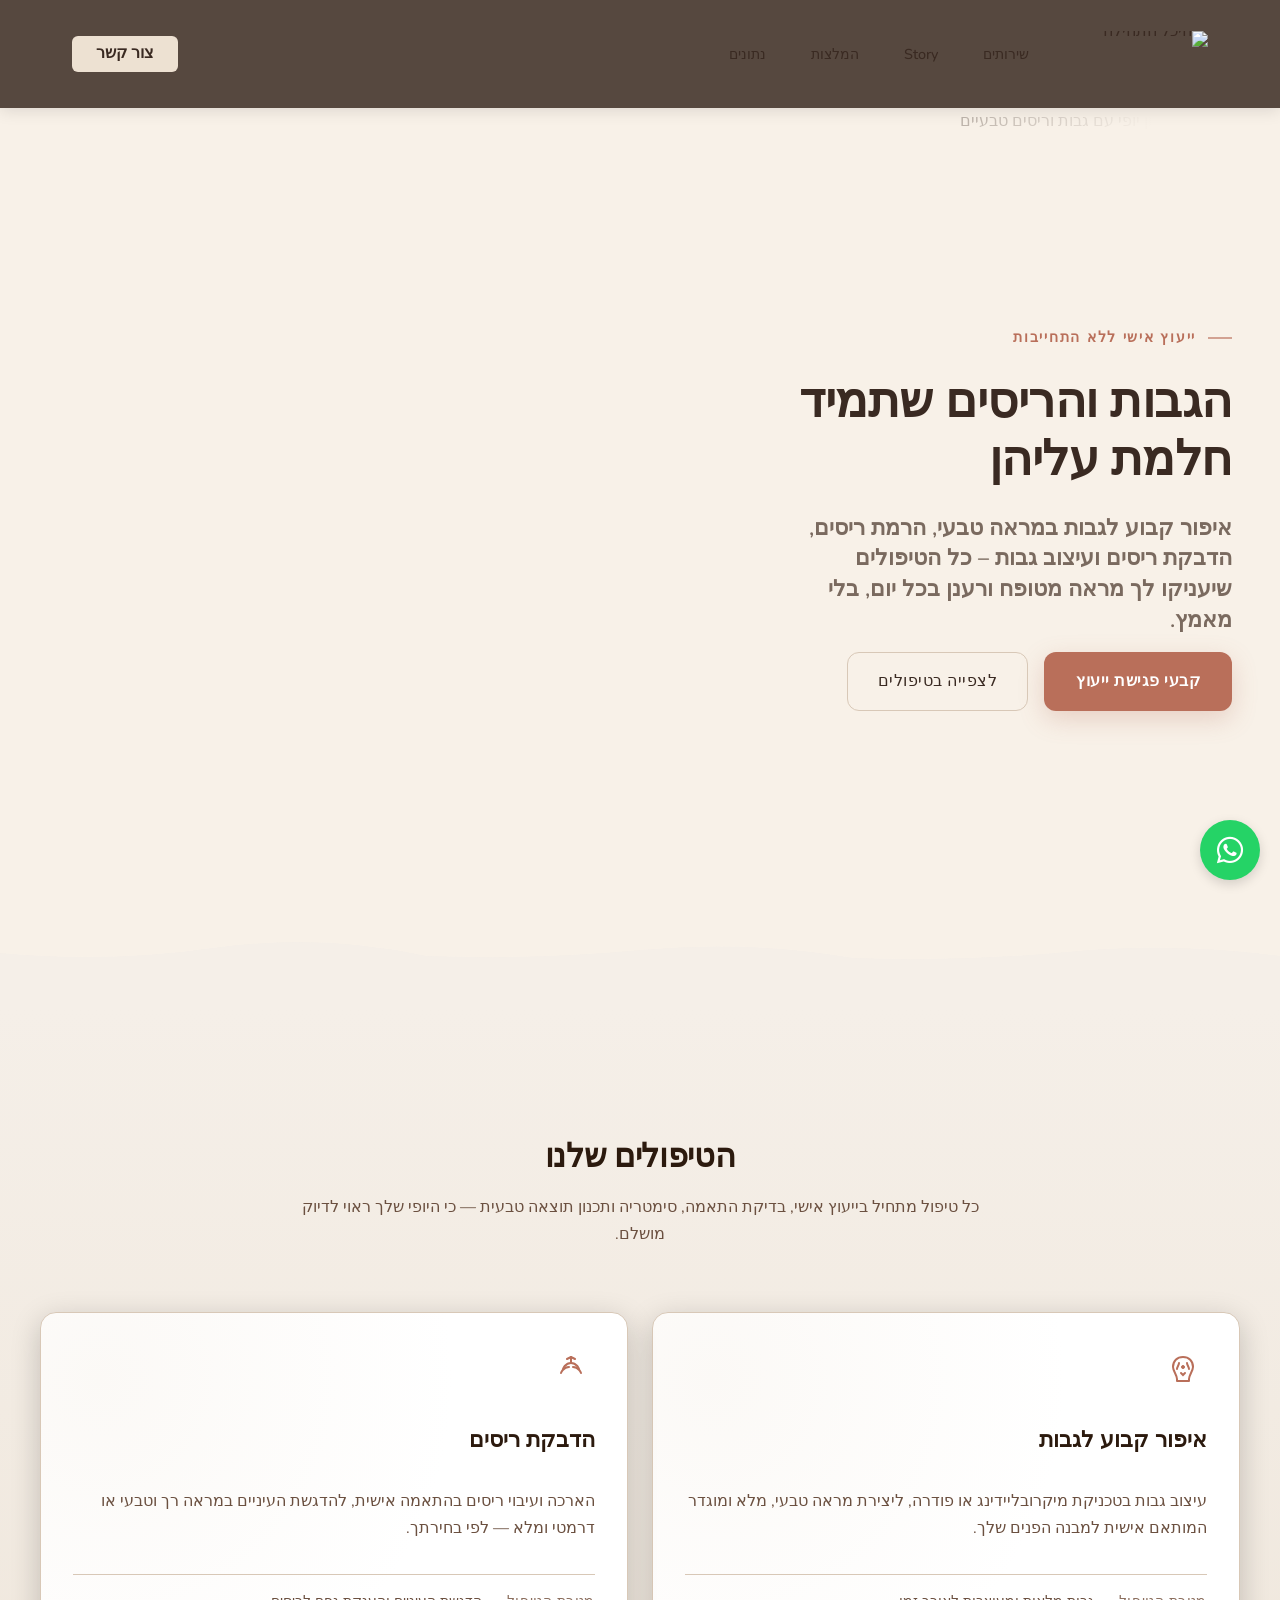
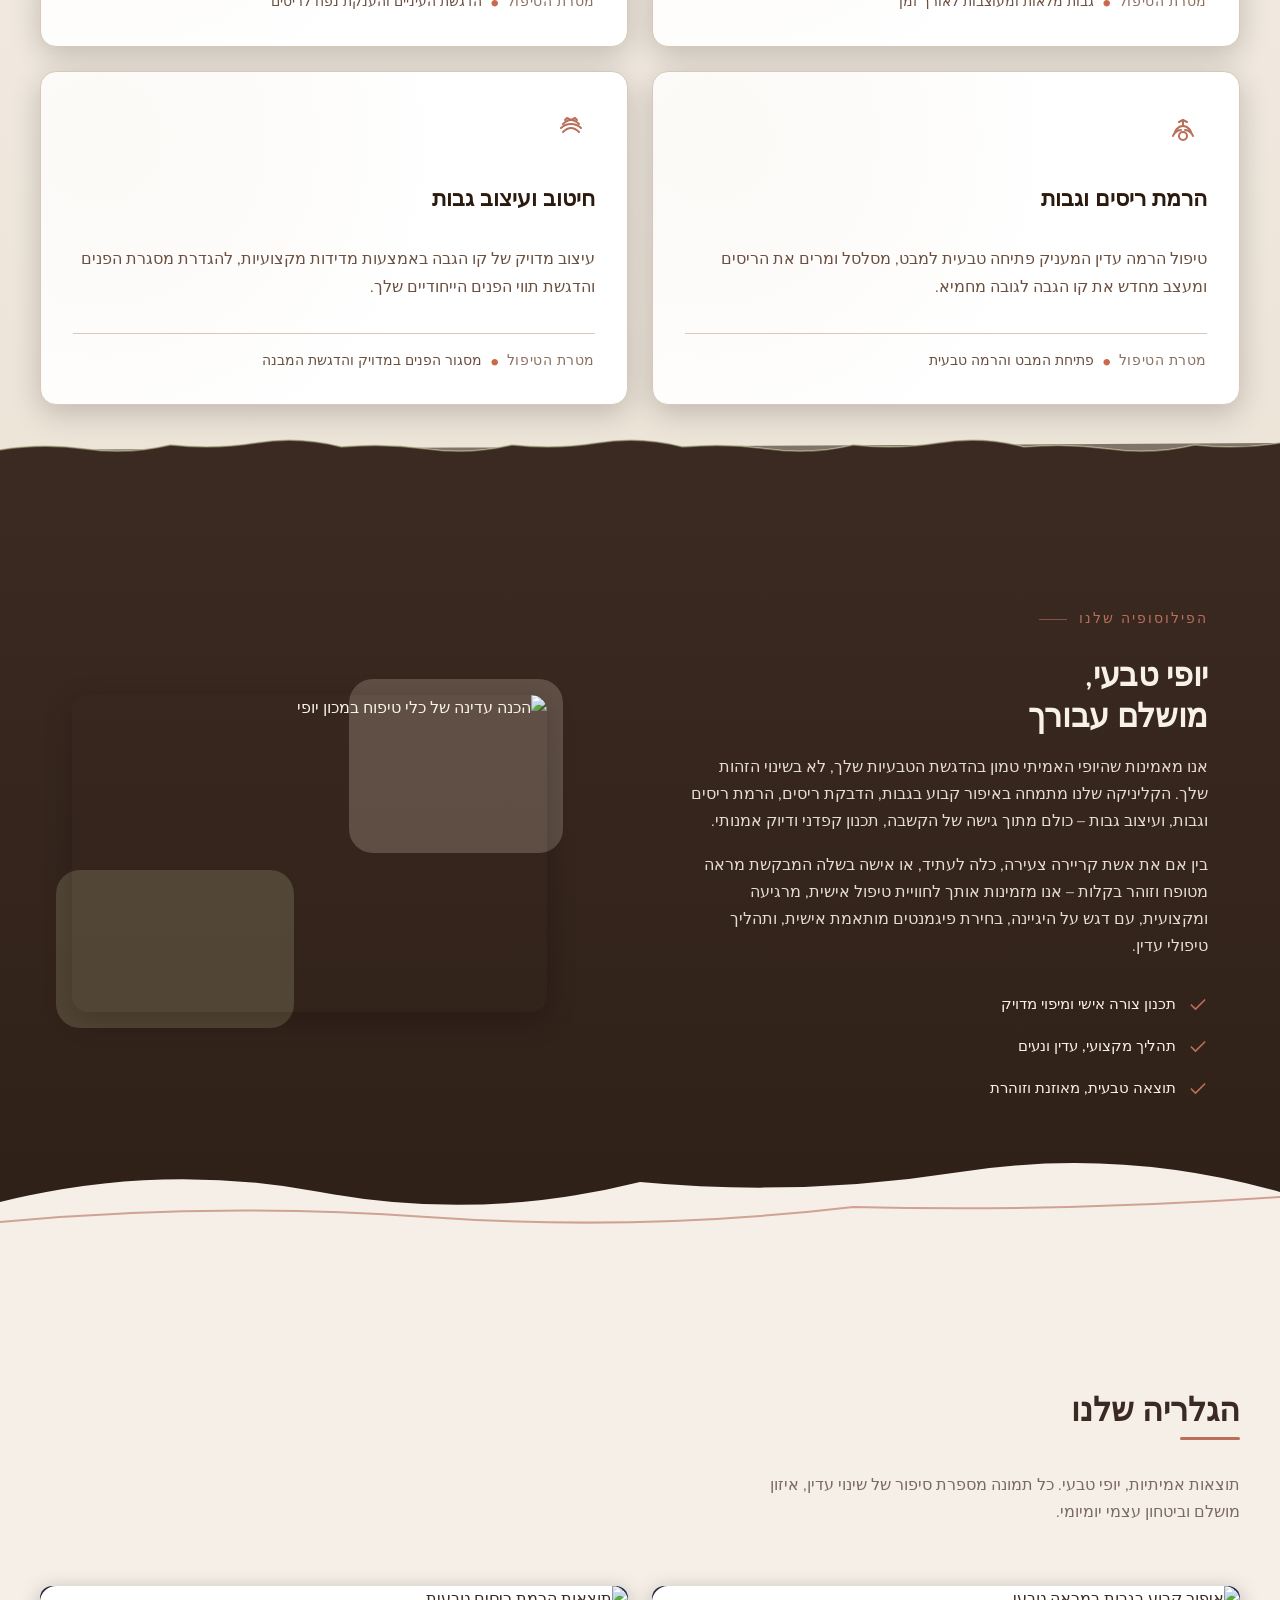
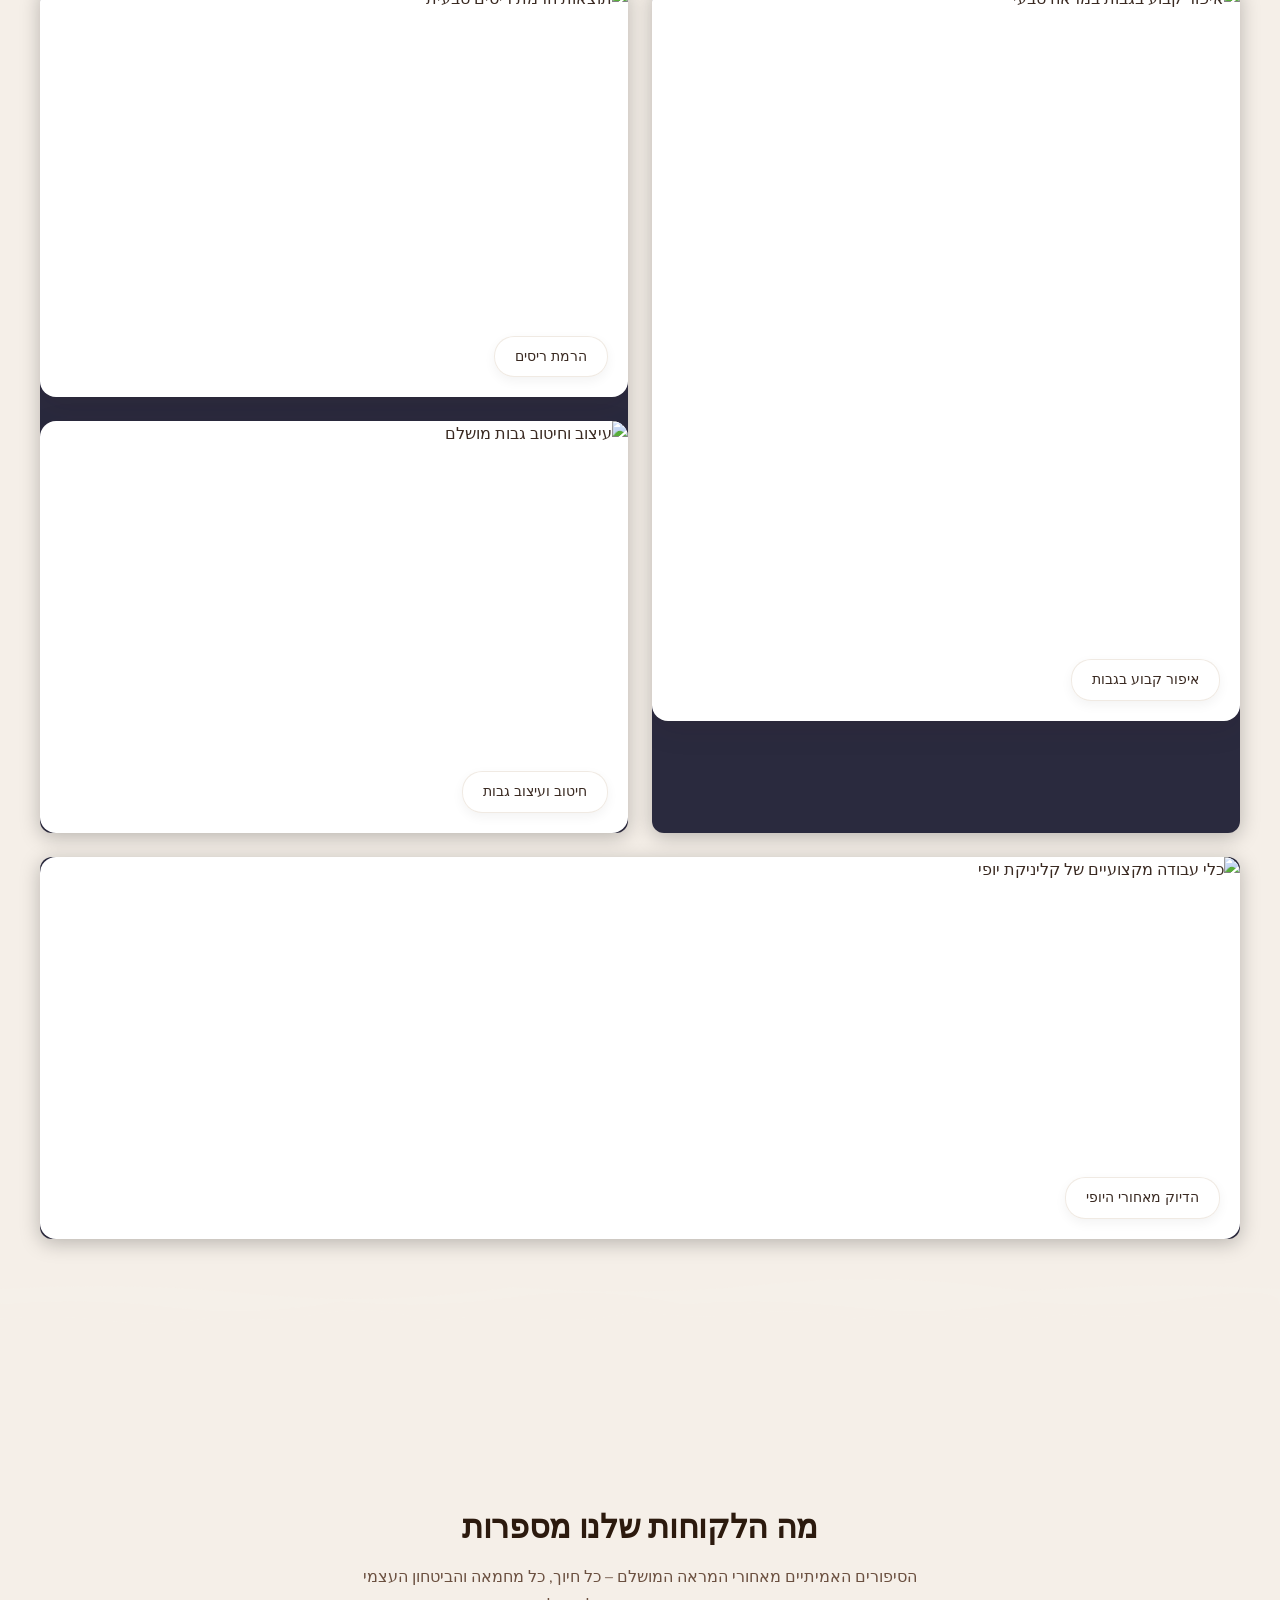
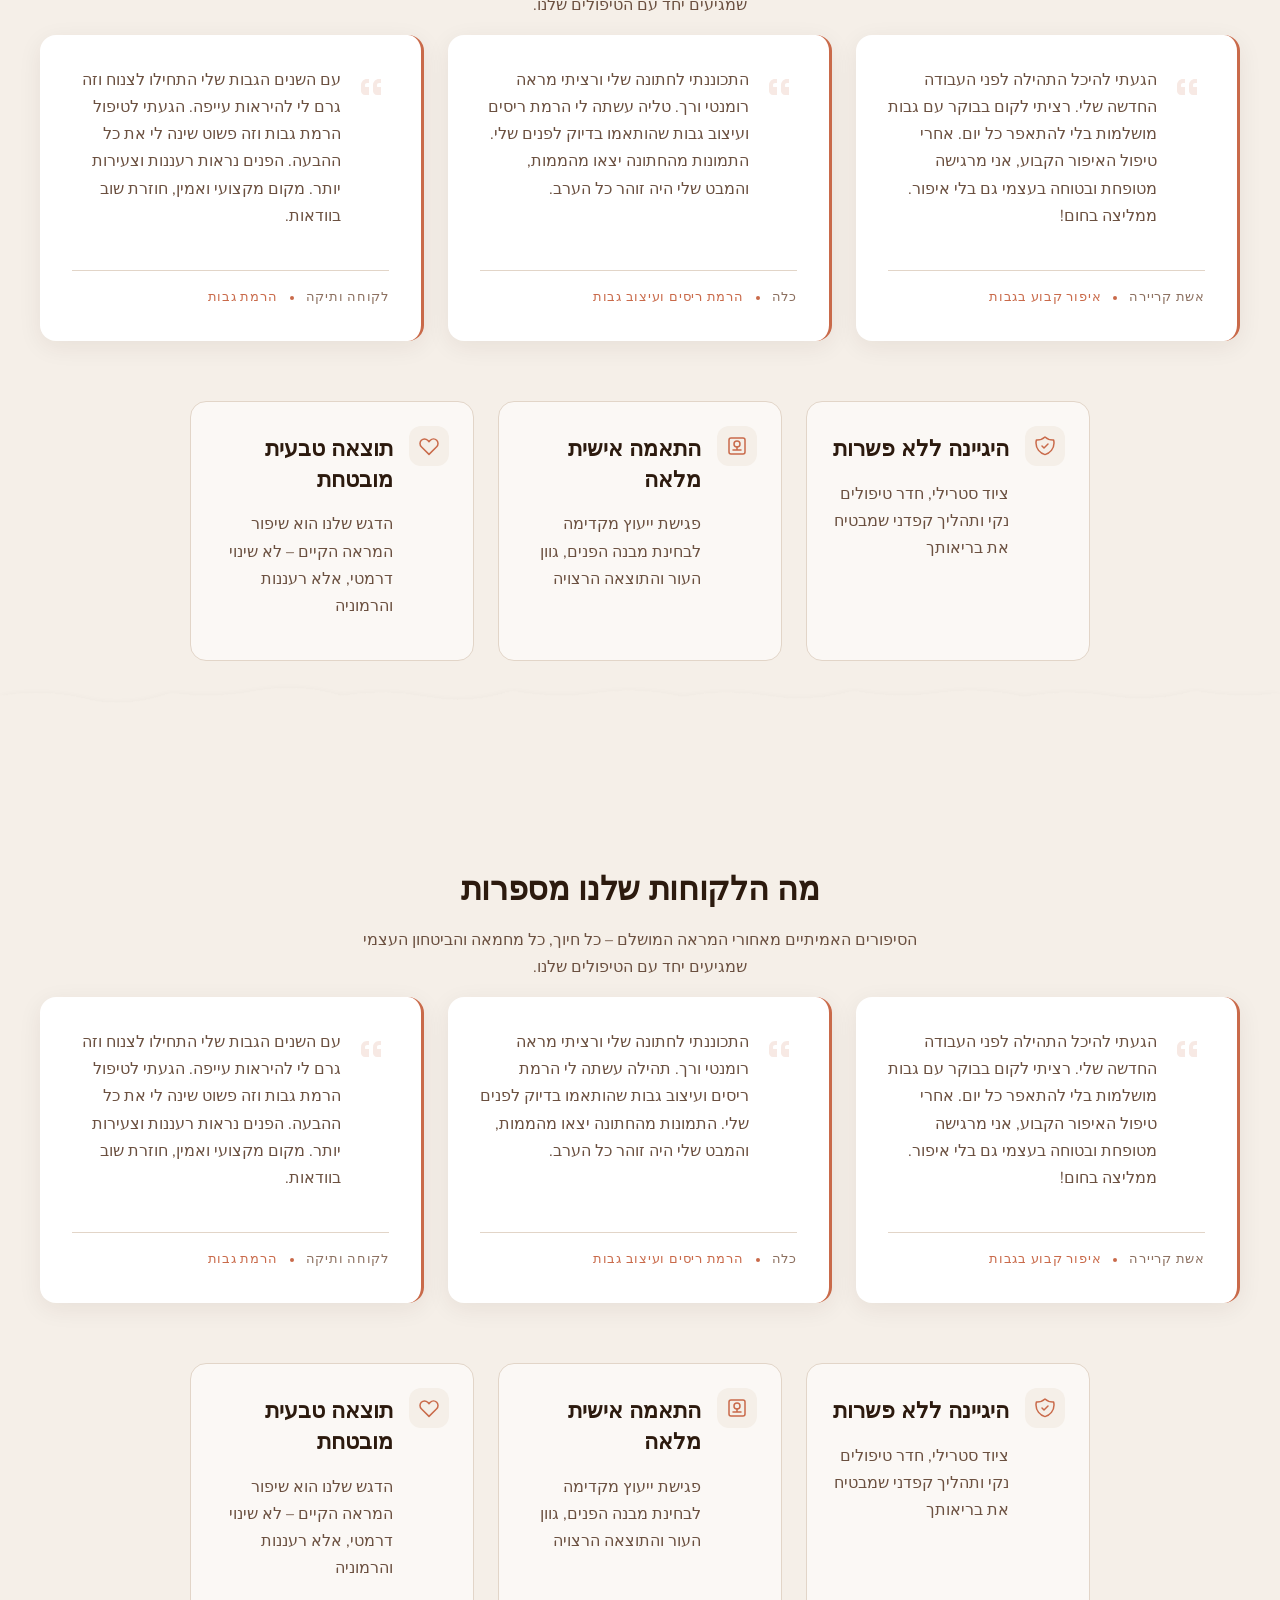
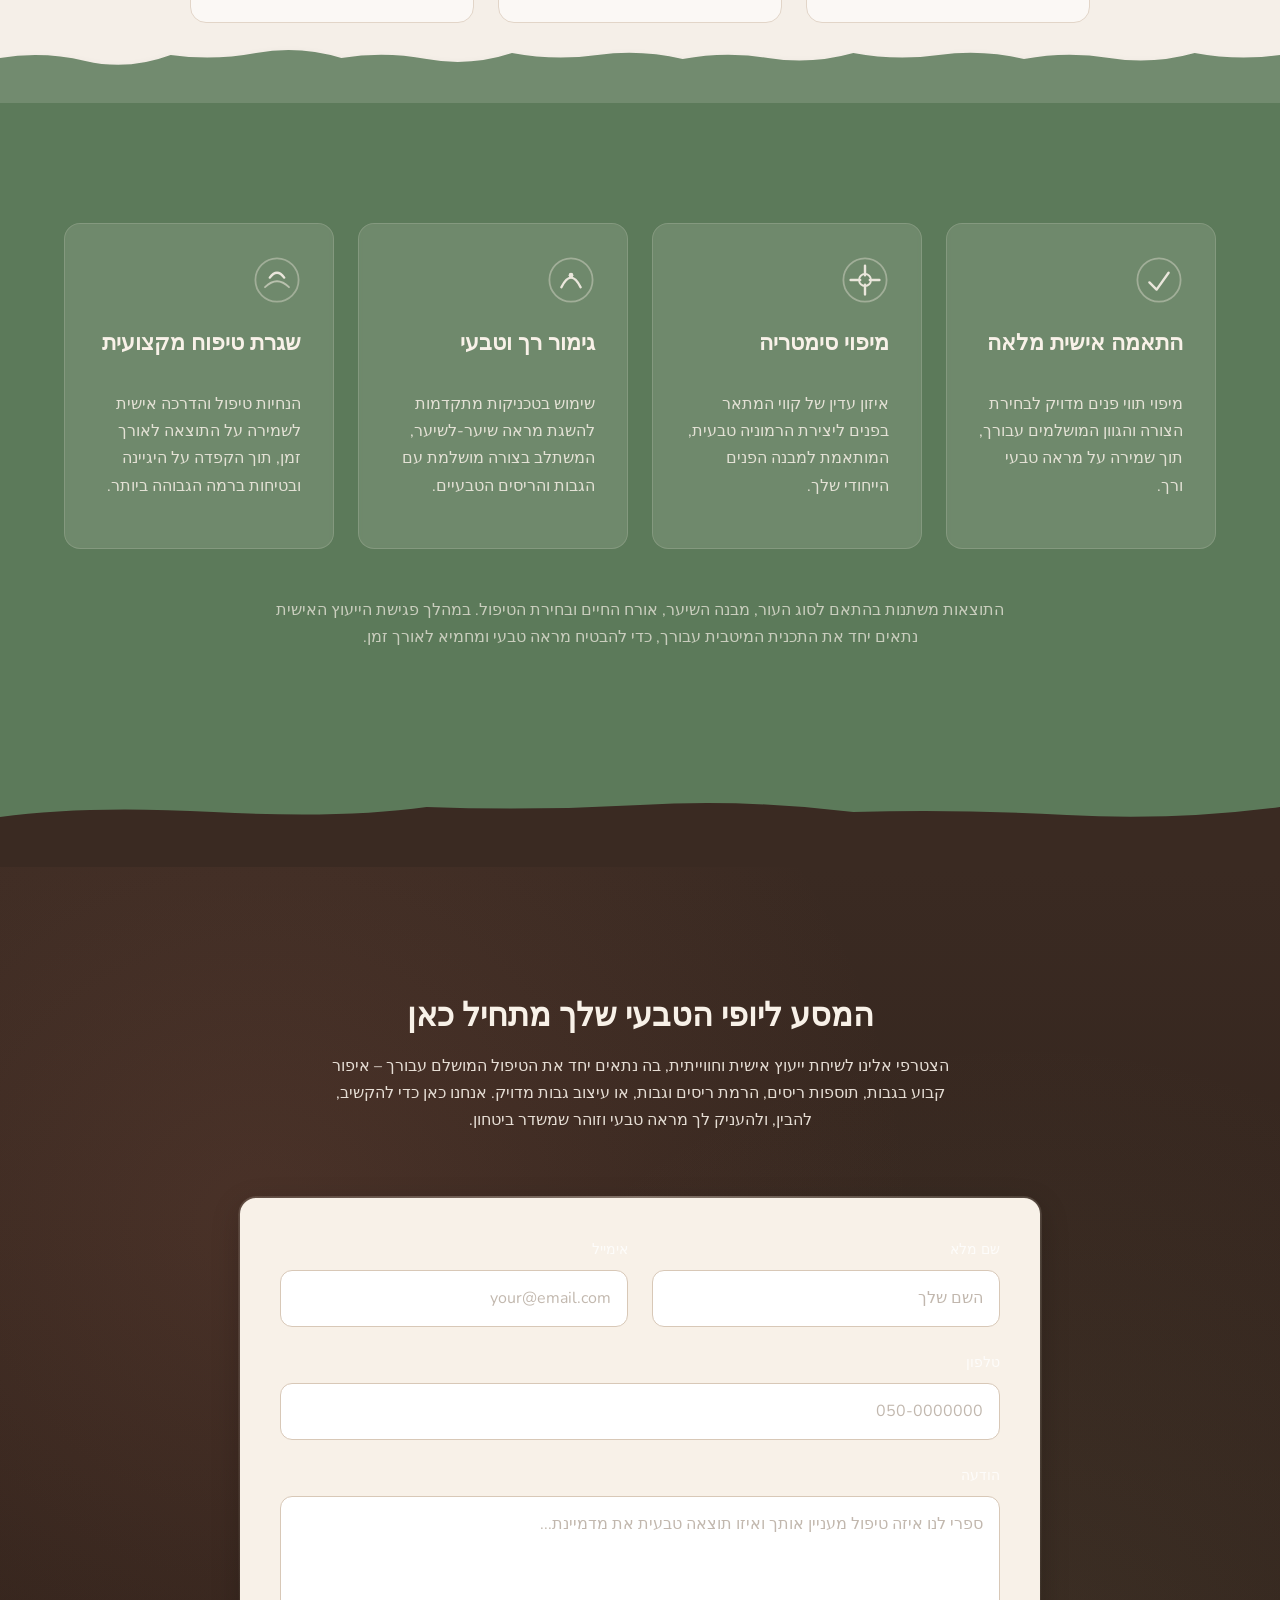
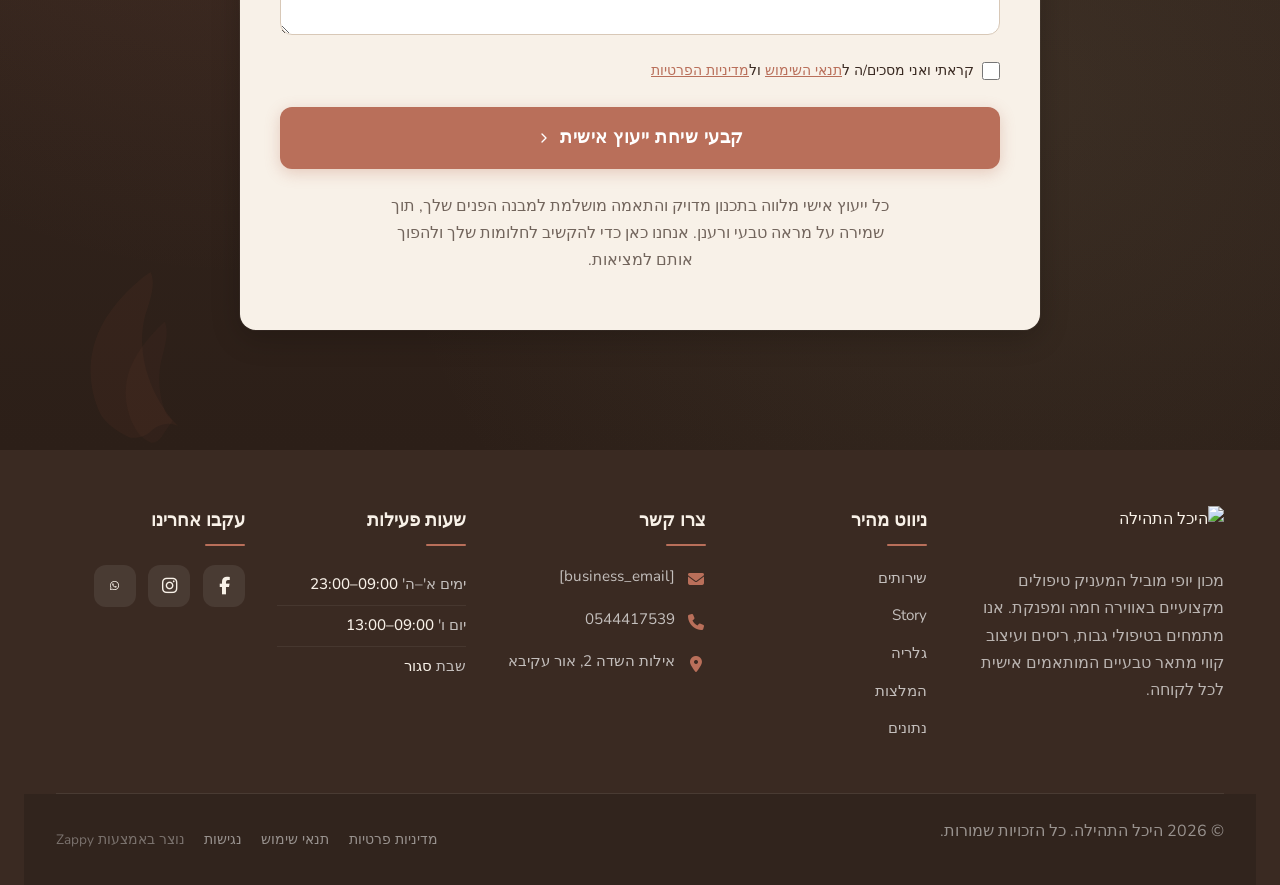
==== commit 3481e7c2: "Background sync: Progressive GitHub Sync" ====
--- a/public/index.html
+++ b/public/index.html
@@ -1 +1 @@
-<!doctype html><html dir="rtl" lang="he"><head><meta charset="UTF-8"><meta content="width=device-width,initial-scale=1" name="viewport"><meta content="index, follow" name="robots"><title>גלי את היופי הטבעי שלך — היכל התהילה</title><meta content="היכל התהילה – מרפאת יופי מובילה לטיפולי מיקרובליידינג, תוספות ריסים והרמת גבות. גלי את הגרסה הזוהרת ביותר שלך עם מומחי אסתטיקה מקצועיים. הזמיני תור עוד היום!" name="description"><meta content="Beauty & Aesthetics, beauty aesthetics near me, היכל התהילה, טיפולי יופי, מיקרובליידינג" name="keywords"><link href="/assets/favicon.ico" rel="icon" type="image/x-icon"><link href="/assets/favicon-16x16.png" rel="icon" type="image/png" sizes="16x16"><link href="/assets/favicon-32x32.png" rel="icon" type="image/png" sizes="32x32"><link href="/assets/favicon-48x48.png" rel="icon" type="image/png" sizes="48x48"><link href="/assets/favicon-192x192.png" rel="icon" type="image/png" sizes="192x192"><link href="/assets/favicon-512x512.png" rel="icon" type="image/png" sizes="512x512"><link href="/assets/apple-touch-icon.png" rel="apple-touch-icon"><script>!function(){"use strict";var t="514090ba-dc22-474b-b9bd-a7d6b97053c4",e="https://api.zappy5.com/api/analytics/track",a=18e5,n=2592e6,o=!0,i=!0,r=!0;var s=function(){var e="zappy_visitor_"+t,a=null;try{if(a=localStorage.getItem(e)){var o=JSON.parse(a),i=Date.now();if(i-o.created<n)return o.lastSeen=i,localStorage.setItem(e,JSON.stringify(o)),o.id}}catch(t){console.warn("Zappy Analytics: LocalStorage not available")}var r="zv_"+Date.now()+"_"+Math.random().toString(36).substr(2,9);try{localStorage.setItem(e,JSON.stringify({id:r,created:Date.now(),lastSeen:Date.now()}))}catch(t){}return r}(),c=function(){var e="zappy_session_"+t,n=null;try{if(n=sessionStorage.getItem(e)){var o=JSON.parse(n),i=Date.now();if(i-o.timestamp<a)return o.timestamp=i,sessionStorage.setItem(e,JSON.stringify(o)),o.id}}catch(t){console.warn("Zappy Analytics: SessionStorage not available")}var r="zs_"+Date.now()+"_"+Math.random().toString(36).substr(2,9);try{sessionStorage.setItem(e,JSON.stringify({id:r,timestamp:Date.now()}))}catch(t){}return r}();function l(a,n){n=n||{};var o={website_id:t,event_type:a,page_path:window.location.pathname,referrer:document.referrer||"direct",visitor_id:s,session_id:c,metadata:n};if(navigator.sendBeacon){var i=new Blob([JSON.stringify(o)],{type:"application/json"});navigator.sendBeacon(e,i)}else fetch(e,{method:"POST",headers:{"Content-Type":"application/json"},body:JSON.stringify(o),keepalive:!0}).catch(function(t){console.warn("Zappy Analytics: Failed to track event",t)})}o&&l("pageview",{title:document.title,url:window.location.href}),i&&document.addEventListener("click",function(t){var e=t.target;if("BUTTON"===e.tagName||e.closest("button")){var a="BUTTON"===e.tagName?e:e.closest("button");l("click",{element:"button",text:a.textContent.trim().substring(0,100),id:a.id||null,class:a.className||null})}else if("A"===e.tagName||e.closest("a")){var n="A"===e.tagName?e:e.closest("a");l("navigation",{element:"link",text:n.textContent.trim().substring(0,100),href:n.href,external:n.hostname!==window.location.hostname})}},!0),r&&document.addEventListener("submit",function(t){var e=t.target;l("form_submit",{form_id:e.id||null,form_name:e.name||null,form_action:e.action||null,form_method:e.method||"GET"})},!0);var d=Date.now();window.addEventListener("beforeunload",function(){l("page_unload",{time_on_page:Math.floor((Date.now()-d)/1e3),page_path:window.location.pathname})}),window.zappyAnalytics={track:l,getVisitorId:function(){return s},getSessionId:function(){return c}}}()</script><meta content="גלי את היופי הטבעי שלך — היכל התהילה" property="og:title"><meta content="היכל התהילה – מרפאת יופי מובילה לטיפולי מיקרובליידינג, תוספות ריסים והרמת גבות. גלי את הגרסה הזוהרת ביותר שלך עם מומחי אסתטיקה מקצועיים. הזמיני תור עוד היום!" property="og:description"><meta content="summary_large_image" name="twitter:card"><meta content="גלי את היופי הטבעי שלך — היכל התהילה" name="twitter:title"><meta content="היכל התהילה – מרפאת יופי מובילה לטיפולי מיקרובליידינג, תוספות ריסים והרמת גבות. גלי את הגרסה הזוהרת ביותר שלך עם מומחי אסתטיקה מקצועיים. הזמיני תור עוד היום!" name="twitter:description"><script type="application/ld+json">{"@context":"https://schema.org","@graph":[{"@type":"LocalBusiness","@id":"https://heichal-hatehila.zappy5.app#organization","name":"היכל התהילה","url":"https://heichal-hatehila.zappy5.app","description":"A professional beauty clinic specializing in permanent makeup and lash & brow treatments. Services include permanent eyebrow makeup, lash extensions, lash and brow lifting, and eyebrow contouring and shaping. The clinic focuses on enhancing natural beauty through semi-permanent and permanent aesthetic procedures.","address":{"@type":"PostalAddress","streetAddress":"אילות השדה 2, אור עקיבא"},"contactPoint":[{"@type":"ContactPoint","contactType":"customer service","telephone":"0544417539"}]},{"@type":"WebSite","@id":"https://heichal-hatehila.zappy5.app#website","url":"https://heichal-hatehila.zappy5.app","name":"היכל התהילה","publisher":{"@id":"https://heichal-hatehila.zappy5.app#organization"}},{"@type":"ContactPage","@id":"https://heichal-hatehila.zappy5.app#contactpage","url":"https://heichal-hatehila.zappy5.app","name":"גלי את היופי הטבעי שלך — היכל התהילה","mainEntity":{"@id":"https://heichal-hatehila.zappy5.app#organization"},"potentialAction":{"@type":"CommunicateAction","target":{"@type":"EntryPoint","urlTemplate":"https://heichal-hatehila.zappy5.app/api/email/contact-form","actionPlatform":["http/method=POST"],"contentType":"application/json"},"instrument":[{"@type":"PropertyValue","name":"name","propertyID":"text","valueRequired":true,"description":"השם שלך"},{"@type":"PropertyValue","name":"email","propertyID":"email","valueRequired":true,"description":"your@email.com"},{"@type":"PropertyValue","name":"phone","propertyID":"tel","valueRequired":true,"description":"050-0000000"},{"@type":"PropertyValue","name":"message","propertyID":"textarea","valueRequired":false,"description":"ספרי לנו איזה טיפול מעניין אותך ואיזו תוצאה טבעית את מדמיינת..."},{"@type":"PropertyValue","name":"privacy_consent","propertyID":"checkbox","valueRequired":true}]}}]}</script><link href="/styles.css" rel="stylesheet"><script>window.ZAPPY_WEBSITE_ID="514090ba-dc22-474b-b9bd-a7d6b97053c4",window.ZAPPY_API_BASE="https://api.zappy5.com"</script><style id="zappy-dropdown-submenu-styles">#navMenu li:has(.sub-menu),.nav-menu li:has(.sub-menu),.navbar li:has(.sub-menu),nav li:has(.sub-menu){position:relative}#navMenu .sub-menu,.nav-menu .sub-menu,.navbar .sub-menu,nav .sub-menu{display:block!important;position:absolute!important;top:100%;left:0;min-width:220px;background:#fff;border-radius:8px;box-shadow:0 8px 25px rgba(0,0,0,.15);padding:8px 0;opacity:0;visibility:hidden;transform:translateY(10px);transition:all .3s ease;z-index:1000;list-style:none;pointer-events:none}#navMenu li:hover>.sub-menu,.nav-menu li:hover>.sub-menu,.navbar li:hover>.sub-menu,nav li:hover>.sub-menu{opacity:1!important;visibility:visible!important;transform:translateY(0)!important;pointer-events:auto!important}.sub-menu li{list-style:none;margin:0;padding:0}.sub-menu a{display:block!important;padding:10px 16px!important;color:var(--text-dark,#333)!important;font-weight:500;text-decoration:none;white-space:nowrap;transition:background-color .2s}.sub-menu .zappy-nav-child>a{padding-left:28px!important;font-size:.9em!important;opacity:.85!important}[dir=rtl] .sub-menu .zappy-nav-child>a,html[lang=ar] .sub-menu .zappy-nav-child>a,html[lang=he] .sub-menu .zappy-nav-child>a{padding-left:10px!important;padding-right:28px!important}.sub-menu .zappy-nav-parent>a{font-weight:600!important}.sub-menu a:hover{background-color:#f5f5f5}[dir=rtl] .nav-menu .sub-menu,[dir=rtl] .navbar .sub-menu,[dir=rtl] nav .sub-menu,html[lang=ar] .nav-menu .sub-menu,html[lang=ar] .navbar .sub-menu,html[lang=ar] nav .sub-menu,html[lang=he] .nav-menu .sub-menu,html[lang=he] .navbar .sub-menu,html[lang=he] nav .sub-menu{left:auto!important;right:0!important}.sub-menu:empty,.sub-menu:not(:has(li)):not(:has(> a)),.sub-menu:not(:has(li:not(.zappy-hidden-menu-item))):not(:has(> a)){display:none!important;opacity:0!important;visibility:hidden!important;pointer-events:none!important}li:has(.menu-group-title):hover>.sub-menu{opacity:1!important;visibility:visible!important;transform:translateY(0)!important;pointer-events:auto!important}#navMenu>li>.menu-group-title,.nav-menu>li>.menu-group-title{display:inline-block;padding:.5rem 1rem;cursor:default;user-select:none}@media (max-width:768px){#navMenu .sub-menu,.nav-menu .sub-menu,.navbar .sub-menu,nav .sub-menu{position:static!important;transform:none!important;box-shadow:none!important;background:0 0!important;max-height:0;overflow:hidden;opacity:0;visibility:hidden;transition:max-height .3s ease,opacity .3s ease;padding:0!important;border-radius:0!important}#navMenu .sub-menu.mobile-expanded,.nav-menu .sub-menu.mobile-expanded,.navbar .sub-menu.mobile-expanded{max-height:none!important;overflow-y:visible!important;opacity:1!important;visibility:visible!important;padding:8px 0 8px 16px!important}[dir=rtl] .sub-menu.mobile-expanded,html[lang=he] .sub-menu.mobile-expanded{padding:8px 16px 8px 0!important}#navMenu li:hover>.sub-menu,.nav-menu li:hover>.sub-menu,.navbar li:hover>.sub-menu,nav li:hover>.sub-menu{opacity:0;visibility:hidden;pointer-events:none}#navMenu li>.sub-menu.mobile-expanded,.nav-menu li>.sub-menu.mobile-expanded,.navbar li>.sub-menu.mobile-expanded,nav li>.sub-menu.mobile-expanded{opacity:1!important;visibility:visible!important;pointer-events:auto!important}#navMenu li:has(.sub-menu),.nav-menu li:has(.sub-menu),.navbar li:has(.sub-menu),nav li:has(.sub-menu){display:flex!important;flex-wrap:wrap!important;align-items:center!important;position:relative!important;min-height:44px!important}#navMenu li:has(.sub-menu)>a,.nav-menu li:has(.sub-menu)>a,.navbar li:has(.sub-menu)>a,nav li:has(.sub-menu)>a{flex:1!important;min-width:0!important}#navMenu li:has(.sub-menu)>.menu-group-title,.nav-menu li:has(.sub-menu)>.menu-group-title,.navbar li:has(.sub-menu)>.menu-group-title,nav li:has(.sub-menu)>.menu-group-title{flex:1!important;min-width:0!important;padding:0!important;line-height:inherit!important}#navMenu li:has(.sub-menu)>.sub-menu,.nav-menu li:has(.sub-menu)>.sub-menu,.navbar li:has(.sub-menu)>.sub-menu,nav li:has(.sub-menu)>.sub-menu{flex-basis:100%!important;width:100%!important}#navMenu li:has(.sub-menu)>a [class*=arrow],#navMenu li:has(.sub-menu)>a [class*=chevron],.nav-menu li:has(.sub-menu)>a .fa-angle-down,.nav-menu li:has(.sub-menu)>a .fa-chevron-down,.nav-menu li:has(.sub-menu)>a [class*=arrow],.nav-menu li:has(.sub-menu)>a [class*=chevron],nav li:has(.sub-menu)>a [class*=arrow],nav li:has(.sub-menu)>a [class*=chevron]{display:none!important;visibility:hidden!important}.mobile-submenu-toggle{display:flex!important;align-items:center!important;justify-content:center!important;width:44px!important;height:auto!important;background:0 0!important;border:none!important;cursor:pointer!important;color:var(--text-light)!important;position:static!important;flex-shrink:0!important;align-self:stretch!important;z-index:2!important;padding:0!important;margin:0!important}.mobile-submenu-toggle::after{content:''!important;width:0!important;height:0!important;border-left:6px solid transparent!important;border-right:6px solid transparent!important;border-top:7px solid currentColor!important;transition:transform .3s ease!important}.mobile-submenu-toggle.expanded::after{transform:rotate(180deg)!important}.sub-menu a{padding:10px 0!important;display:block!important;color:var(--text-light)!important;white-space:normal!important}.sub-menu .zappy-nav-child>a{padding-left:28px!important;font-size:.9em!important;opacity:.85!important}[dir=rtl] .sub-menu .zappy-nav-child>a,html[lang=ar] .sub-menu .zappy-nav-child>a,html[lang=he] .sub-menu .zappy-nav-child>a{padding-left:0!important;padding-right:28px!important}.sub-menu .zappy-nav-parent>a{font-weight:600!important}#navMenu.active,.nav-menu.active{max-width:100vw!important;overflow-x:hidden!important;box-sizing:border-box!important}.navbar .sub-menu li a,.zappy-products-dropdown .sub-menu a,nav.navbar .sub-menu li a{color:var(--text-light)!important}}@media (min-width:769px){.mobile-submenu-toggle{display:none!important}}</style><style id="zappy-widget-visibility">html[dir=rtl] .whatsapp-float{right:20px!important;left:auto!important}html:not([dir]) .whatsapp-float,html[dir=ltr] .whatsapp-float{left:20px!important;right:auto!important}html[dir=rtl] #mic-access-tool-general-button,html[dir=rtl] #mic-init-access-tool #mic-access-tool-general-button,html[dir=rtl] #mic-init-access-tool .mic-access-tool-general-button,html[dir=rtl] ._access-icon,html[dir=rtl] .mic-access-tool-general-button{left:20px!important;right:auto!important}html:not([dir]) #mic-access-tool-general-button,html:not([dir]) #mic-init-access-tool #mic-access-tool-general-button,html:not([dir]) #mic-init-access-tool .mic-access-tool-general-button,html:not([dir]) ._access-icon,html:not([dir]) .mic-access-tool-general-button,html[dir=ltr] #mic-access-tool-general-button,html[dir=ltr] #mic-init-access-tool #mic-access-tool-general-button,html[dir=ltr] #mic-init-access-tool .mic-access-tool-general-button,html[dir=ltr] ._access-icon,html[dir=ltr] .mic-access-tool-general-button{right:20px!important;left:auto!important}@media (max-width:768px){.whatsapp-float{display:flex!important}}@media (min-width:769px){.whatsapp-float{display:flex!important}}@media (max-width:768px){#mic-access-tool-general-button,#mic-init-access-tool #mic-access-tool-general-button,#mic-init-access-tool .mic-access-tool-general-button,._access-icon,.mic-access-tool-general-button{display:flex!important;visibility:visible!important;opacity:1!important;pointer-events:auto!important}#mic-access-tool-box.opened-mic-access-tool,#mic-init-access-tool #mic-access-tool-box.opened-mic-access-tool,.mic-access-tool-box.opened-mic-access-tool{visibility:visible!important;opacity:1!important;pointer-events:auto!important}}@media (min-width:769px){#mic-access-tool-general-button,#mic-init-access-tool #mic-access-tool-general-button,#mic-init-access-tool .mic-access-tool-general-button,._access-icon,.mic-access-tool-general-button{display:flex!important;visibility:visible!important;opacity:1!important;pointer-events:auto!important}#mic-access-tool-box.opened-mic-access-tool,#mic-init-access-tool #mic-access-tool-box.opened-mic-access-tool,.mic-access-tool-box.opened-mic-access-tool{visibility:visible!important;opacity:1!important;pointer-events:auto!important}}</style></head><body><meta charset="UTF-8"><meta content="width=device-width,initial-scale=1" name="viewport"><title>גלי את היופי הטבעי שלך — היכל התהילה</title><meta content="היכל התהילה – מרפאת יופי מובילה לטיפולי מיקרובליידינג, תוספות ריסים והרמת גבות. גלי את הגרסה הזוהרת ביותר שלך עם מומחי אסתטיקה מקצועיים. הזמיני תור עוד היום!" name="description"><meta content="Beauty &amp; Aesthetics, beauty aesthetics near me, היכל התהילה, טיפולי יופי, מיקרובליידינג" name="keywords"><meta content="index, follow" name="robots"><meta content="גלי את היופי הטבעי שלך — היכל התהילה" property="og:title"><meta content="היכל התהילה – מרפאת יופי מובילה לטיפולי מיקרובליידינג, תוספות ריסים והרמת גבות. גלי את הגרסה הזוהרת ביותר שלך עם מומחי אסתטיקה מקצועיים. הזמיני תור עוד היום!" property="og:description"><meta content="website" property="og:type"><meta content="he_IL" property="og:locale"><meta content="summary_large_image" name="twitter:card"><meta content="גלי את היופי הטבעי שלך — היכל התהילה" name="twitter:title"><meta content="היכל התהילה – מרפאת יופי מובילה לטיפולי מיקרובליידינג, תוספות ריסים והרמת גבות. גלי את הגרסה הזוהרת ביותר שלך עם מומחי אסתטיקה מקצועיים. הזמיני תור עוד היום!" name="twitter:description"><link href="/styles.css" rel="stylesheet"><link href="https://cdnjs.cloudflare.com/ajax/libs/font-awesome/6.4.0/css/all.min.css" rel="stylesheet"><style>.skip-link{position:absolute;top:0;left:0;transform:translateY(-200%);padding:12px 18px;background:var(--bg-dark,#1a1a1a);color:var(--text-light,#fff);font-weight:600;border-radius:0 0 8px 0;z-index:10000}.skip-link:focus{transform:none;outline:2px solid var(--ring,#fff);outline-offset:2px}:focus-visible{outline:2px solid var(--ring,currentColor);outline-offset:3px}</style><link href="/assets/favicon.ico" rel="icon" type="image/x-icon"><link href="/assets/favicon-16x16.png" rel="icon" type="image/png" sizes="16x16"><link href="/assets/favicon-32x32.png" rel="icon" type="image/png" sizes="32x32"><link href="/assets/favicon-48x48.png" rel="icon" type="image/png" sizes="48x48"><link href="/assets/favicon-192x192.png" rel="icon" type="image/png" sizes="192x192"><link href="/assets/favicon-512x512.png" rel="icon" type="image/png" sizes="512x512"><link href="/assets/apple-touch-icon.png" rel="apple-touch-icon"><link href="https://cdn.jsdelivr.net/npm/vanilla-cookieconsent@3/dist/cookieconsent.css" rel="stylesheet"><script src="https://cdn.jsdelivr.net/npm/vanilla-cookieconsent@3/dist/cookieconsent.umd.js"></script><script src="https://cdn.jsdelivr.net/gh/mickidum/acc_toolbar/acctoolbar/acctoolbar.min.js"></script><a href="#main" class="skip-link">דלג לתוכן הראשי</a><nav class="navbar"><button class="mobile-toggle" aria-label="Menu" id="mobileToggle"><svg viewBox="0 0 24 24" fill="none" class="hamburger-icon" height="24" width="24"><path d="M3 12h18M3 6h18M3 18h18" stroke="currentColor" stroke-width="2" stroke-linecap="round"></path></svg> <svg viewBox="0 0 24 24" fill="none" class="close-icon" height="24" width="24" style="display:none"><path d="M18 6L6 18M6 6l12 12" stroke="currentColor" stroke-width="2" stroke-linecap="round"></path></svg></button> <button class="phone-header-btn" aria-label="Call" data-phone="0544417539"><svg viewBox="0 0 24 24" fill="currentColor" width="20" height="20"><path d="M22 16.92v3a2 2 0 0 1-2.18 2 19.79 19.79 0 0 1-8.63-3.07 19.5 19.5 0 0 1-6-6 19.79 19.79 0 0 1-3.07-8.67A2 2 0 0 1 4.11 2h3a2 2 0 0 1 2 1.72 12.84 12.84 0 0 0 .7 2.81 2 2 0 0 1-.45 2.11L8.09 9.91a16 16 0 0 0 6 6l1.27-1.27a2 2 0 0 1 2.11-.45 12.84 12.84 0 0 0 2.81.7A2 2 0 0 1 22 16.92z"></path></svg></button><div class="nav-container"><div class="nav-right-group"><div class="nav-brand"><a href="/" class="logo-link"><img alt="היכל התהילה" src="/assets/site-----image-1.webp" class="logo"></a></div><ul class="nav-menu" id="navMenu"><li><a href="#services">שירותים</a></li><li><a href="#story">Story</a></li><li><a href="#testimonials">המלצות</a></li><li><a href="#stats">נתונים</a></li><li class="mobile-contact-link nav-cta-mobile-item"><a href="#cta" class="nav-cta-btn">צור קשר</a></li></ul></div><div class="nav-cta-container"><a href="#cta" class="nav-cta-btn">צור קשר</a></div></div></nav><script>window.addEventListener("load",function(){const e=document.querySelector(".navbar, nav, header");if(!e)return void console.log("[Navbar] Navbar element not found");let t=document.getElementById("mobileToggle")||document.querySelector(".mobile-toggle")||document.querySelector(".hamburger")||document.querySelector(".hamburger-menu")||document.querySelector(".menu-toggle")||document.querySelector(".burger-menu")||document.querySelector('[aria-label="Menu"]')||document.querySelector('[aria-label="תפריט"]');const o=document.querySelector(".phone-header-btn"),n=window.getComputedStyle(e);let r=n.backgroundColor;if(console.log("[Navbar] Initial navbar background:",r),"transparent"===r||"rgba(0, 0, 0, 0)"===r||r.startsWith("rgba")&&r.includes(", 0)")){const e=n.backgroundImage;if(e&&"none"!==e)console.log("[Navbar] Navbar has background image/gradient, using dark text"),r="rgb(240, 240, 240)";else{const e=window.getComputedStyle(document.body).backgroundColor;console.log("[Navbar] Navbar transparent, using body background:",e),r=e}}const a=r.match(/\d+/g);if(a&&a.length>=3){const e=(.299*parseInt(a[0])+.587*parseInt(a[1])+.114*parseInt(a[2]))/255;console.log("[Navbar] Mobile button colors preserved from Claude CSS (luminance:",e.toFixed(2)+")");const n=document.createElement("style");n.id="zappy-mobile-nav-fix";document.documentElement.lang;document.documentElement.dir,n.textContent='\n        /* Hide mobile buttons on desktop, show only on mobile */\n        @media (min-width: 769px) {\n          .mobile-toggle,\n          .phone-header-btn {\n            display: none !important;\n          }\n        }\n        \n        /* Show and position mobile buttons correctly on mobile */\n        @media (max-width: 768px) {\n          .navbar,\n          nav.navbar {\n            min-height: 70px !important;\n          }\n\n          .mobile-toggle,\n          .phone-header-btn {\n            position: absolute !important;\n            top: 0 !important;\n            bottom: 0 !important;\n            margin-top: auto !important;\n            margin-bottom: auto !important;\n            transform: none !important;\n            z-index: 1001 !important;\n            display: flex !important;\n            align-items: center !important;\n            justify-content: center !important;\n            width: 36px !important;\n            height: 36px !important;\n            border-radius: 50% !important;\n            border: none !important;\n            cursor: pointer !important;\n            padding: 6px !important;\n            background: none !important;\n            color: var(--nav-text, var(--text-light)) !important;\n            touch-action: manipulation !important;\n            -webkit-tap-highlight-color: transparent !important;\n          }\n\n          html[data-zappy-site-type="ecommerce"] .phone-header-btn,\n          body[data-zappy-site-type="ecommerce"] .phone-header-btn,\n          html[data-zappy-site-type="ecommerce"] header .phone-header-btn,\n          html[data-zappy-site-type="ecommerce"] nav .phone-header-btn {\n            display: none !important;\n            visibility: hidden !important;\n            width: 0 !important;\n            height: 0 !important;\n            min-width: 0 !important;\n            overflow: hidden !important;\n          }\n          \n          /* LTR positioning (default): hamburger LEFT, phone RIGHT */\n          html:not([dir="rtl"]):not([lang="he"]):not([lang="ar"]) .mobile-toggle,\n          html[dir="ltr"] .mobile-toggle {\n            left: 12px !important;\n            right: auto !important;\n          }\n          html:not([dir="rtl"]):not([lang="he"]):not([lang="ar"]) .phone-header-btn,\n          html[dir="ltr"] .phone-header-btn {\n            right: 12px !important;\n            left: auto !important;\n          }\n          \n          /* RTL positioning: hamburger RIGHT, phone LEFT */\n          html[dir="rtl"] .mobile-toggle,\n          html[lang="he"] .mobile-toggle,\n          html[lang="ar"] .mobile-toggle {\n            right: 12px !important;\n            left: auto !important;\n          }\n          html[dir="rtl"] .phone-header-btn,\n          html[lang="he"] .phone-header-btn,\n          html[lang="ar"] .phone-header-btn {\n            left: 12px !important;\n            right: auto !important;\n          }\n          \n          /* CRITICAL: Ensure nav-container has min-height on mobile */\n          /* All children are positioned absolutely/fixed on mobile, so height:auto collapses to 0 */\n          .nav-container {\n            min-height: 70px !important;\n            position: relative !important;\n          }\n          \n          /* Ensure SVG icons are properly sized and inherit color */\n          .mobile-toggle svg,\n          .phone-header-btn svg {\n            width: 24px !important;\n            height: 24px !important;\n            /* Don\'t force display - let JavaScript control hamburger/close toggle */\n          }\n          \n          /* Reset nav-cta-container on mobile - remove desktop box-shadow/padding */\n          /* that creates a visible ghost box when CTA button is hidden */\n          .nav-cta-container {\n            box-shadow: none !important;\n            padding: 0 !important;\n          }\n          \n          /* Hide nav-cta-container entirely on mobile when there\'s no lang-switcher */\n          /* (only the CTA button is inside, and it\'s hidden on mobile) */\n          .nav-cta-container:not(:has(.lang-switcher)) {\n            display: none !important;\n          }\n          \n          /* CRITICAL: Prevent hero image fade gradient from bleeding over headline text */\n          /* The .image-fade-gradient has bottom: -30px (extends below parent) */\n          /* On mobile stacked layout, this overlaps the h1 text below the image */\n          .hero-image-column {\n            overflow: hidden !important;\n          }\n          .image-fade-gradient {\n            bottom: 0 !important;\n          }\n          \n          /* Hide desktop language switcher on mobile - hamburger menu handles it */\n          /* High specificity to override stored CSS */\n          .lang-switcher,\n          .nav-cta-container .lang-switcher,\n          .nav-container .lang-switcher,\n          .navbar .lang-switcher,\n          .navbar .nav-cta-container .lang-switcher {\n            display: none !important;\n          }\n        }\n      ';const r=document.getElementById("zappy-mobile-nav-fix");r&&r.remove(),document.head.appendChild(n),console.log("[Navbar] Critical CSS injected for mobile nav positioning");const i=window.innerWidth<=768;if(t){const e=t.querySelector(".hamburger-icon"),o=t.querySelector(".close-icon");e&&(e.style.setProperty("width","24px","important"),e.style.setProperty("height","24px","important"),e.style.setProperty("display","block","important")),o&&(o.style.setProperty("width","24px","important"),o.style.setProperty("height","24px","important"),o.style.setProperty("display","none","important")),i?(t.style.setProperty("position","absolute","important"),t.style.setProperty("top","0","important"),t.style.setProperty("bottom","0","important"),t.style.setProperty("margin-top","auto","important"),t.style.setProperty("margin-bottom","auto","important"),t.style.setProperty("transform","none","important"),t.style.setProperty("z-index","1001","important"),t.style.removeProperty("left"),t.style.removeProperty("right"),console.log("[Navbar] Mobile toggle positioning applied (mobile viewport)")):(t.style.removeProperty("position"),t.style.removeProperty("top"),t.style.removeProperty("transform"),t.style.removeProperty("z-index"),t.style.removeProperty("left"),t.style.removeProperty("right"),console.log("[Navbar] Desktop viewport - cleared mobile toggle inline positioning"))}if(o){const e=o.querySelector("svg");e&&(e.style.width="24px",e.style.height="24px",e.setAttribute("width","24"),e.setAttribute("height","24")),i?(o.style.setProperty("position","absolute","important"),o.style.setProperty("top","0","important"),o.style.setProperty("bottom","0","important"),o.style.setProperty("margin-top","auto","important"),o.style.setProperty("margin-bottom","auto","important"),o.style.setProperty("transform","none","important"),o.style.setProperty("z-index","1001","important"),o.style.removeProperty("left"),o.style.removeProperty("right"),console.log("[Navbar] Phone button positioning applied (mobile viewport)")):(o.style.removeProperty("position"),o.style.removeProperty("top"),o.style.removeProperty("transform"),o.style.removeProperty("z-index"),o.style.removeProperty("left"),o.style.removeProperty("right"),console.log("[Navbar] Desktop viewport - cleared phone button inline positioning"))}}else console.log("[Navbar] Could not parse background color:",r);t=document.getElementById("mobileToggle")||document.querySelector(".mobile-toggle")||document.querySelector(".hamburger")||document.querySelector(".hamburger-menu")||document.querySelector(".menu-toggle")||document.querySelector(".burger-menu")||document.querySelector('[aria-label="Menu"]')||document.querySelector('[aria-label="תפריט"]');const i=document.getElementById("navMenu")||document.querySelector(".nav-menu")||document.querySelector(".nav-links")||document.querySelector("nav ul:not(.submenu)");if(!t||!i)return void console.log("[Navbar] Mobile toggle or menu not found:",{toggle:!!t,menu:!!i});i.id||(i.id="navMenu"),console.log("[Navbar] Initializing mobile menu...");const l=t.cloneNode(!0);t.parentNode.replaceChild(l,t);var s=0;function p(e){var t=Date.now();t-s<300||(s=t,function(e){e.preventDefault(),e.stopPropagation();const t=l.querySelector(".hamburger-icon"),o=l.querySelector(".close-icon");i.classList.contains("active")?(i.classList.remove("active"),t&&t.style.setProperty("display","block","important"),o&&o.style.setProperty("display","none","important"),document.body.style.overflow="",document.body.classList.remove("menu-open"),console.log("[Navbar] Menu closed")):(i.classList.add("active"),t&&t.style.setProperty("display","none","important"),o&&o.style.setProperty("display","block","important"),document.body.style.overflow="hidden",document.body.classList.add("menu-open"),console.log("[Navbar] Menu opened"))}(e))}l.addEventListener("click",p),l.addEventListener("touchend",p),document.addEventListener("keydown",function(e){if(("Escape"===e.key||"Esc"===e.key)&&i.classList.contains("active")){const e=l.querySelector(".hamburger-icon"),t=l.querySelector(".close-icon");i.classList.remove("active"),e&&e.style.setProperty("display","block","important"),t&&t.style.setProperty("display","none","important"),document.body.style.overflow="",document.body.classList.remove("menu-open"),console.log("[Navbar] Menu closed (Escape)")}}),i.querySelectorAll("a").forEach(function(e){e.addEventListener("click",function(){if("#"===this.getAttribute("href"))return;const e=l.querySelector(".hamburger-icon"),t=l.querySelector(".close-icon");i.classList.remove("active"),e&&e.style.setProperty("display","block","important"),t&&t.style.setProperty("display","none","important"),document.body.style.overflow="",document.body.classList.remove("menu-open"),console.log("[Navbar] Menu closed (link clicked)")})});var m=i.querySelectorAll(".dropdown-toggle");m.forEach(function(e){e.addEventListener("click",function(e){e.preventDefault(),e.stopPropagation();var t=this.closest(".nav-dropdown");t&&(t.parentNode.querySelectorAll(".nav-dropdown.open").forEach(function(e){e!==t&&e.classList.remove("open")}),t.classList.toggle("open"),console.log("[Navbar] Dropdown toggled:",t.classList.contains("open")?"open":"closed"))})}),document.addEventListener("click",function(e){e.target.closest(".nav-dropdown")||document.querySelectorAll(".nav-dropdown.open").forEach(function(e){e.classList.remove("open")})}),console.log("[Navbar] Dropdown handlers initialized for "+m.length+" dropdowns"),o&&o.addEventListener("click",function(){const e=document.querySelectorAll('a[href^="tel:"]'),t=e.length>0?e[0].getAttribute("href").replace("tel:",""):"0544417539";window.location.href="tel:"+t,console.log("[Navbar] Phone button clicked")}),console.log("[Navbar] Mobile menu initialized successfully")})</script><main id="main"><section class="index-hero-section" id="hero" data-band-index="0" data-layout-spec="בית-hero" style="--hero-fade-color:var(--bg-light)" data-hero-treatment="fade-bleed" data-hero-type="fullscreen-scrim"><img alt="אישה רגועה במכון יופי עם גבות וריסים טבעיים" src="/assets/site-index-hero-image-1.webp" data-context="A warm, softly lit beauty treatment room. A relaxed woman in her 30s with naturally full eyebrows and long, lifted lashes sits with her eyes gently closed, facing the right side of the frame. Her skin glows with a natural, dewy finish. The background shows soft linen textures, a small ceramic vase with dried wheat, and warm oat-cream walls. Cinematic depth of field, shot on a 85mm lens, editorial beauty photography style." data-placeholder="index-hero-image-1" loading="eager" class="hero-fade-img" data-hero-bg="true" fetchpriority="high" height="800" width="1200"><div class="hero-fade-content"><span class="hero-micro-accent">ייעוץ אישי ללא התחייבות</span><h1 class="display-xl">הגבות והריסים שתמיד חלמת עליהן</h1><h3 class="hero-subtitle">איפור קבוע לגבות במראה טבעי, הרמת ריסים, הדבקת ריסים ועיצוב גבות – כל הטיפולים שיעניקו לך מראה מטופח ורענן בכל יום, בלי מאמץ.</h3><div class="hero-cta-row"><a href="#contact" class="btn-primary">קבעי פגישת ייעוץ</a> <a href="#services" class="btn-secondary">לצפייה בטיפולים</a></div></div><div class="index-hero-divider-wrapper"><svg viewBox="0 0 1200 80" xmlns="http://www.w3.org/2000/svg" aria-hidden="true" data-no-icon-edit="true" preserveAspectRatio="none"><path d="M0,80 L0,25 Q100,35 200,20 T400,28 Q500,32 600,22 T800,30 Q900,34 1000,24 T1200,28 L1200,80 Z" fill="#F5EFE8"></path></svg></div></section><section class="index-services-section" id="services" data-band-index="1" data-layout-spec="בית-services"><div class="index-services-section__container" id="zappy-section-2"><div class="index-services-section__intro" id="zappy-section-3"><h2 class="index-services-section__title">הטיפולים שלנו</h2><p class="index-services-section__subtitle">כל טיפול מתחיל בייעוץ אישי, בדיקת התאמה, סימטריה ותכנון תוצאה טבעית — כי היופי שלך ראוי לדיוק מושלם.</p></div><div class="index-services-section__grid" id="zappy-section-4"><article class="index-services-section__card" id="zappy-section-5"><div class="index-services-section__card-icon" id="zappy-section-6" aria-hidden="true"><svg viewBox="0 0 48 48" xmlns="http://www.w3.org/2000/svg" data-element-type="icon" data-icon-type="svg" fill="none"><path d="M24 12C18 12 14 16 14 22C14 24 15 26 16 28C17 30 18 32 18 34V36H30V34C30 32 31 30 32 28C33 26 34 24 34 22C34 16 30 12 24 12Z" stroke="currentColor" stroke-width="2" stroke-linecap="round" stroke-linejoin="round"></path><path d="M20 18C20 20 18 22 18 24" stroke="currentColor" stroke-width="2" stroke-linecap="round"></path><path d="M28 18C28 20 30 22 30 24" stroke="currentColor" stroke-width="2" stroke-linecap="round"></path><circle cx="24" cy="22" r="1.5" fill="currentColor"></circle><path d="M22 28C23 29 24 30 24 30C24 30 25 29 26 28" stroke="currentColor" stroke-width="2" stroke-linecap="round"></path></svg></div><h3 class="index-services-section__card-title">איפור קבוע לגבות</h3><p class="index-services-section__card-text">עיצוב גבות בטכניקת מיקרובליידינג או פודרה, ליצירת מראה טבעי, מלא ומוגדר המותאם אישית למבנה הפנים שלך.</p><div class="index-services-section__card-detail" id="zappy-section-7"><span class="index-services-section__detail-label">מטרת הטיפול</span> <span class="index-services-section__detail-separator">•</span> <span class="index-services-section__detail-value">גבות מלאות ומעוצבות לאורך זמן</span></div></article><article class="index-services-section__card" id="zappy-section-8"><div class="index-services-section__card-icon" id="zappy-section-9" aria-hidden="true"><svg viewBox="0 0 48 48" xmlns="http://www.w3.org/2000/svg" data-element-type="icon" data-icon-type="svg" fill="none"><path d="M16 24C16 24 18 18 24 18C30 18 32 24 32 24" stroke="currentColor" stroke-width="2" stroke-linecap="round"></path><path d="M14 28C14 28 16 22 22 22" stroke="currentColor" stroke-width="2" stroke-linecap="round"></path><path d="M34 28C34 28 32 22 26 22" stroke="currentColor" stroke-width="2" stroke-linecap="round"></path><path d="M24 18V12" stroke="currentColor" stroke-width="2" stroke-linecap="round"></path><path d="M20 14L24 12L28 14" stroke="currentColor" stroke-width="2" stroke-linecap="round" stroke-linejoin="round"></path></svg></div><h3 class="index-services-section__card-title">הדבקת ריסים</h3><p class="index-services-section__card-text">הארכה ועיבוי ריסים בהתאמה אישית, להדגשת העיניים במראה רך וטבעי או דרמטי ומלא — לפי בחירתך.</p><div class="index-services-section__card-detail" id="zappy-section-10"><span class="index-services-section__detail-label">מטרת הטיפול</span> <span class="index-services-section__detail-separator">•</span> <span class="index-services-section__detail-value">הדגשת העיניים והענקת נפח לריסים</span></div></article><article class="index-services-section__card" id="zappy-section-11"><div class="index-services-section__card-icon" id="zappy-section-12" aria-hidden="true"><svg viewBox="0 0 48 48" xmlns="http://www.w3.org/2000/svg" data-element-type="icon" data-icon-type="svg" fill="none"><path d="M16 28C16 28 18 22 24 22C30 22 32 28 32 28" stroke="currentColor" stroke-width="2" stroke-linecap="round"></path><path d="M14 32C14 32 16 26 22 26" stroke="currentColor" stroke-width="2" stroke-linecap="round"></path><path d="M34 32C34 32 32 26 26 26" stroke="currentColor" stroke-width="2" stroke-linecap="round"></path><path d="M24 22V16" stroke="currentColor" stroke-width="2" stroke-linecap="round"></path><path d="M20 18L24 16L28 18" stroke="currentColor" stroke-width="2" stroke-linecap="round" stroke-linejoin="round"></path><circle cx="24" cy="32" r="4" stroke="currentColor" stroke-width="2"></circle></svg></div><h3 class="index-services-section__card-title">הרמת ריסים וגבות</h3><p class="index-services-section__card-text">טיפול הרמה עדין המעניק פתיחה טבעית למבט, מסלסל ומרים את הריסים ומעצב מחדש את קו הגבה לגובה מחמיא.</p><div class="index-services-section__card-detail" id="zappy-section-13"><span class="index-services-section__detail-label">מטרת הטיפול</span> <span class="index-services-section__detail-separator">•</span> <span class="index-services-section__detail-value">פתיחת המבט והרמה טבעית</span></div></article><article class="index-services-section__card" id="zappy-section-14"><div class="index-services-section__card-icon" id="zappy-section-15" aria-hidden="true"><svg viewBox="0 0 48 48" xmlns="http://www.w3.org/2000/svg" data-element-type="icon" data-icon-type="svg" fill="none"><path d="M16 20C18 18 20 16 24 16C28 16 30 18 32 20" stroke="currentColor" stroke-width="2" stroke-linecap="round"></path><path d="M14 24C16 22 19 20 24 20C29 20 32 22 34 24" stroke="currentColor" stroke-width="2" stroke-linecap="round"></path><path d="M16 28C18 26 20 24 24 24C28 24 30 26 32 28" stroke="currentColor" stroke-width="2" stroke-linecap="round"></path><path d="M18 16L20 14L24 16" stroke="currentColor" stroke-width="2" stroke-linecap="round" stroke-linejoin="round"></path><path d="M30 16L28 14L24 16" stroke="currentColor" stroke-width="2" stroke-linecap="round" stroke-linejoin="round"></path></svg></div><h3 class="index-services-section__card-title">חיטוב ועיצוב גבות</h3><p class="index-services-section__card-text">עיצוב מדויק של קו הגבה באמצעות מדידות מקצועיות, להגדרת מסגרת הפנים והדגשת תווי הפנים הייחודיים שלך.</p><div class="index-services-section__card-detail" id="zappy-section-16"><span class="index-services-section__detail-label">מטרת הטיפול</span> <span class="index-services-section__detail-separator">•</span> <span class="index-services-section__detail-value">מסגור הפנים במדויק והדגשת המבנה</span></div></article></div></div><div class="index-services-section__divider-wrapper" id="zappy-section-17"><svg viewBox="0 0 1200 80" xmlns="http://www.w3.org/2000/svg" aria-hidden="true" data-no-icon-edit="true" preserveAspectRatio="none"><path d="M0,80 L0,45 Q40,38 80,44 T160,40 Q200,45 240,38 T320,42 Q360,38 400,44 T480,40 Q520,45 560,38 T640,42 Q680,38 720,44 T800,40 Q840,45 880,38 T960,42 Q1000,38 1040,44 T1120,40 Q1160,45 1200,38 L1200,80 Z" fill="var(--bg-dark)"></path><path d="M0,45 Q40,38 80,44 T160,40 Q200,45 240,38 T320,42 Q360,38 400,44 T480,40 Q520,45 560,38 T640,42 Q680,38 720,44 T800,40 Q840,45 880,38 T960,42 Q1000,38 1040,44 T1120,40 Q1160,45 1200,38" stroke="#9A9672" stroke-width="1.5" fill="var(--bg-dark)" opacity="0.6"></path></svg></div></section><section class="index-story-section" id="story" data-band-index="2" data-layout-spec="בית-story"><div class="story-container"><div class="story-content"><span class="story-micro-accent">הפילוסופיה שלנו</span><h2 class="story-heading">יופי טבעי,<br>מושלם עבורך</h2><p class="story-text">אנו מאמינות שהיופי האמיתי טמון בהדגשת הטבעיות שלך, לא בשינוי הזהות שלך. הקליניקה שלנו מתמחה באיפור קבוע בגבות, הדבקת ריסים, הרמת ריסים וגבות, ועיצוב גבות – כולם מתוך גישה של הקשבה, תכנון קפדני ודיוק אמנותי.</p><p class="story-text">בין אם את אשת קריירה צעירה, כלה לעתיד, או אישה בשלה המבקשת מראה מטופח וזוהר בקלות – אנו מזמינות אותך לחוויית טיפול אישית, מרגיעה ומקצועית, עם דגש על היגיינה, בחירת פיגמנטים מותאמת אישית, ותהליך טיפולי עדין.</p><ul class="story-trust-list"><li class="story-trust-item"><svg viewBox="0 0 24 24" xmlns="http://www.w3.org/2000/svg" data-element-type="icon" data-icon-type="svg" fill="none" class="trust-icon"><path d="M20 6L9 17L4 12" stroke="currentColor" stroke-width="2" stroke-linecap="round" stroke-linejoin="round"></path></svg> <span>תכנון צורה אישי ומיפוי מדויק</span></li><li class="story-trust-item"><svg viewBox="0 0 24 24" xmlns="http://www.w3.org/2000/svg" data-element-type="icon" data-icon-type="svg" fill="none" class="trust-icon"><path d="M20 6L9 17L4 12" stroke="currentColor" stroke-width="2" stroke-linecap="round" stroke-linejoin="round"></path></svg> <span>תהליך מקצועי, עדין ונעים</span></li><li class="story-trust-item"><svg viewBox="0 0 24 24" xmlns="http://www.w3.org/2000/svg" data-element-type="icon" data-icon-type="svg" fill="none" class="trust-icon"><path d="M20 6L9 17L4 12" stroke="currentColor" stroke-width="2" stroke-linecap="round" stroke-linejoin="round"></path></svg> <span>תוצאה טבעית, מאוזנת וזוהרת</span></li></ul></div><div class="story-imagery"><div class="story-photo-wrapper"><div class="story-decorative-tile story-decorative-tile--sand" aria-hidden="true"></div><div class="story-decorative-tile story-decorative-tile--olive" aria-hidden="true"></div><div class="story-main-photo"><img alt="הכנה עדינה של כלי טיפוח במכון יופי" src="/assets/site-index-story-image-1.webp" data-context="A warm, softly-lit close-up of a beauticians hands gently preparing professional brow tools on a clean treatment tray. The background is a calm, blurred beauty clinic interior with subtle terracotta and cream tones. The mood is serene, professional, and intimate, focusing on care and precision rather than an invasive close-up of a face." data-placeholder="index-story-image-1" loading="lazy" height="400" width="600" decoding="async"></div></div></div></div><div class="story-divider-wrapper" aria-hidden="true"><svg viewBox="0 0 1200 120" xmlns="http://www.w3.org/2000/svg" aria-hidden="true" data-no-icon-edit="true" preserveAspectRatio="none"><defs><linearGradient id="storyFadeGrad" x1="0%" x2="0%" y1="100%" y2="0%"><stop offset="0%" stop-color="var(--bg-light)"></stop><stop offset="100%" stop-color="var(--bg-dark)"></stop></linearGradient></defs><path d="M0,120 L0,60 Q150,20 300,50 T600,40 Q750,55 900,30 T1200,50 L1200,120 Z" fill="#F5EFE8"></path><path d="M0,80 Q200,60 400,75 T800,65 Q1000,70 1200,55" stroke="var(--secondary)" stroke-width="2" fill="#F5EFE8" opacity="0.6"></path></svg></div></section><section class="index-gallery-section" id="gallery" data-band-index="3" data-layout-spec="בית-gallery" dir="rtl"><div class="gallery-container"><div class="gallery-header"><h2 class="gallery-title">הגלריה שלנו</h2><p class="gallery-subtitle">תוצאות אמיתיות, יופי טבעי. כל תמונה מספרת סיפור של שינוי עדין, איזון מושלם וביטחון עצמי יומיומי.</p></div><div class="gallery-grid"><div class="gallery-item gallery-item--large"><figure class="gallery-figure"><img alt="איפור קבוע בגבות במראה טבעי" src="/assets/site-index-gallery-image-1.webp" data-context="Close-up of natural-looking permanent eyebrow makeup on a woman with clean skin texture, soft lighting, warm tones, showing subtle hair strokes and balanced symmetry" data-placeholder="index-gallery-image-1" loading="lazy" height="750" width="600" decoding="async"><figcaption class="gallery-label">איפור קבוע בגבות</figcaption></figure></div><div class="gallery-item gallery-item--stack"><figure class="gallery-figure"><img alt="תוצאות הרמת ריסים טבעית" src="/assets/site-index-gallery-image-2.webp" data-context="Soft lash lift result on a woman with closed eyes, showing beautifully curled natural lashes, warm beige background, editorial beauty style" data-placeholder="index-gallery-image-2" loading="lazy" height="350" width="500" decoding="async"><figcaption class="gallery-label">הרמת ריסים</figcaption></figure><figure class="gallery-figure"><img alt="עיצוב וחיטוב גבות מושלם" src="/assets/site-index-gallery-image-3.webp" data-context="Close-up of perfectly shaped and contoured eyebrows, showing precise brow mapping and grooming, soft skin texture, natural daylight" data-placeholder="index-gallery-image-3" loading="lazy" height="350" width="500" decoding="async"><figcaption class="gallery-label">חיטוב ועיצוב גבות</figcaption></figure></div><div class="gallery-item gallery-item--wide"><figure class="gallery-figure"><img alt="כלי עבודה מקצועיים של קליניקת יופי" src="/assets/site-index-gallery-image-4.webp" data-context="Warm detail shot of professional beauty tools, cotton pads, brow pencil, and tweezers arranged on a textured linen cloth, soft natural light, earthy terracotta and cream palette" data-placeholder="index-gallery-image-4" loading="lazy" height="350" width="1100" decoding="async"><figcaption class="gallery-label">הדיוק מאחורי היופי</figcaption></figure></div></div></div><div class="gallery-divider-wrapper"><svg viewBox="0 0 1200 120" xmlns="http://www.w3.org/2000/svg" aria-hidden="true" data-no-icon-edit="true" preserveAspectRatio="none"><path d="M0,120 L0,60 Q50,55 100,62 T200,58 Q250,65 300,55 T400,62 Q450,55 500,60 T600,52 Q650,62 700,55 T800,60 Q850,52 900,58 T1000,55 Q1050,62 1100,52 T1200,60 L1200,120 Z" fill="#F5EFE8"></path><path d="M0,120 L0,45 Q80,38 160,48 T320,42 Q400,50 480,38 T640,45 Q720,38 800,48 T960,42 Q1040,50 1120,38 T1200,45 L1200,120 Z" fill="#F5EFE8" opacity="0.6"></path><path d="M0,120 L0,30 Q120,22 240,35 T480,28 Q600,38 720,25 T960,32 Q1080,22 1200,30 L1200,120 Z" fill="#F5EFE8" opacity="0.4"></path></svg></div></section><section class="index-testimonials-section" id="testimonials" data-band-index="4" data-layout-spec="בית-testimonials" style="position:relative;overflow:hidden;background-image:linear-gradient(rgba(0, 0, 0, 0), rgba(0, 0, 0, 0)), url(&quot;assets/business-general-hero-upload-1783368235014.webp&quot;);background-size:cover;background-position:center;background-repeat:no-repeat;--zappy-bg-overlay:rgba(0, 0, 0, 0);--zappy-bg-image:url(&quot;assets/business-general-hero-upload-1783368235014.webp&quot;)" data-zappy-bg-color="" data-zappy-bg-image="assets/business-general-hero-upload-1783368235014.webp" data-zappy-bg-overlay-color="#000000" data-zappy-bg-overlay-opacity="0" data-zappy-bg-type="image" data-zappy-bg-video-type="" data-zappy-bg-video-url=""><div class="index-testimonials-section__container" id="zappy-section-21"><h2 class="index-testimonials-section__title">מה הלקוחות שלנו מספרות</h2><p class="index-testimonials-section__subtitle">הסיפורים האמיתיים מאחורי המראה המושלם – כל חיוך, כל מחמאה והביטחון העצמי שמגיעים יחד עם הטיפולים שלנו.</p><div class="index-testimonials-section__grid" id="zappy-section-22"><article class="index-testimonials-section__card" id="zappy-section-23"><div class="index-testimonials-section__card-quote" id="zappy-section-24"><svg viewBox="0 0 32 32" xmlns="http://www.w3.org/2000/svg" data-element-type="icon" data-icon-type="svg" fill="none" class="index-testimonials-section__quote-icon" height="32" width="32"><path d="M10 8C6.68629 8 4 10.6863 4 14V20C4 22.2091 5.79086 24 8 24H12V16H8.5C8.22386 16 8 15.7761 8 15.5V14C8 12.8954 8.89543 12 10 12H12V8H10Z" fill="currentColor" opacity="0.15"></path><path d="M22 8C18.6863 8 16 10.6863 16 14V20C16 22.2091 17.7909 24 20 24H24V16H20.5C20.2239 16 20 15.7761 20 15.5V14C20 12.8954 20.8954 12 22 12H24V8H22Z" fill="currentColor" opacity="0.15"></path></svg><p class="index-testimonials-section__text">הגעתי להיכל התהילה לפני העבודה החדשה שלי. רציתי לקום בבוקר עם גבות מושלמות בלי להתאפר כל יום. אחרי טיפול האיפור הקבוע, אני מרגישה מטופחת ובטוחה בעצמי גם בלי איפור. ממליצה בחום!</p></div><div class="index-testimonials-section__card-footer" id="zappy-section-25"><span class="index-testimonials-section__client-type">אשת קריירה</span> <span class="index-testimonials-section__divider"></span> <span class="index-testimonials-section__treatment">איפור קבוע בגבות</span></div></article><article class="index-testimonials-section__card" id="zappy-section-26"><div class="index-testimonials-section__card-quote" id="zappy-section-27"><svg viewBox="0 0 32 32" xmlns="http://www.w3.org/2000/svg" data-element-type="icon" data-icon-type="svg" fill="none" class="index-testimonials-section__quote-icon" height="32" width="32"><path d="M10 8C6.68629 8 4 10.6863 4 14V20C4 22.2091 5.79086 24 8 24H12V16H8.5C8.22386 16 8 15.7761 8 15.5V14C8 12.8954 8.89543 12 10 12H12V8H10Z" fill="currentColor" opacity="0.15"></path><path d="M22 8C18.6863 8 16 10.6863 16 14V20C16 22.2091 17.7909 24 20 24H24V16H20.5C20.2239 16 20 15.7761 20 15.5V14C20 12.8954 20.8954 12 22 12H24V8H22Z" fill="currentColor" opacity="0.15"></path></svg><p class="index-testimonials-section__text">התכוננתי לחתונה שלי ורציתי מראה רומנטי ורך. טליה עשתה לי הרמת ריסים ועיצוב גבות שהותאמו בדיוק לפנים שלי. התמונות מהחתונה יצאו מהממות, והמבט שלי היה זוהר כל הערב.</p></div><div class="index-testimonials-section__card-footer" id="zappy-section-28"><span class="index-testimonials-section__client-type">כלה</span> <span class="index-testimonials-section__divider"></span> <span class="index-testimonials-section__treatment">הרמת ריסים ועיצוב גבות</span></div></article><article class="index-testimonials-section__card" id="zappy-section-29"><div class="index-testimonials-section__card-quote" id="zappy-section-30"><svg viewBox="0 0 32 32" xmlns="http://www.w3.org/2000/svg" data-element-type="icon" data-icon-type="svg" fill="none" class="index-testimonials-section__quote-icon" height="32" width="32"><path d="M10 8C6.68629 8 4 10.6863 4 14V20C4 22.2091 5.79086 24 8 24H12V16H8.5C8.22386 16 8 15.7761 8 15.5V14C8 12.8954 8.89543 12 10 12H12V8H10Z" fill="currentColor" opacity="0.15"></path><path d="M22 8C18.6863 8 16 10.6863 16 14V20C16 22.2091 17.7909 24 20 24H24V16H20.5C20.2239 16 20 15.7761 20 15.5V14C20 12.8954 20.8954 12 22 12H24V8H22Z" fill="currentColor" opacity="0.15"></path></svg><p class="index-testimonials-section__text">עם השנים הגבות שלי התחילו לצנוח וזה גרם לי להיראות עייפה. הגעתי לטיפול הרמת גבות וזה פשוט שינה לי את כל ההבעה. הפנים נראות רעננות וצעירות יותר. מקום מקצועי ואמין, חוזרת שוב בוודאות.</p></div><div class="index-testimonials-section__card-footer" id="zappy-section-31"><span class="index-testimonials-section__client-type">לקוחה ותיקה</span> <span class="index-testimonials-section__divider"></span> <span class="index-testimonials-section__treatment">הרמת גבות</span></div></article></div><div class="index-testimonials-section__trust-signals" id="zappy-section-32"><div class="index-testimonials-section__trust-item" id="zappy-section-33"><div class="index-testimonials-section__trust-icon-wrap" id="zappy-section-34"><svg viewBox="0 0 24 24" xmlns="http://www.w3.org/2000/svg" data-element-type="icon" data-icon-type="svg" fill="none" class="index-testimonials-section__trust-icon" height="24" width="24"><path d="M9 12L11 14L15 10M20.6179 5.98434C20.4132 5.99472 20.2075 5.99997 20 5.99997C16.9265 5.99997 14.123 4.84453 11.9999 2.94434C9.87691 4.84446 7.07339 5.99985 4 5.99985C3.7925 5.99985 3.58678 5.9946 3.38213 5.98422C3.1327 6.94783 3 7.95842 3 9.00001C3 14.5915 6.82432 19.2898 12 20.622C17.1757 19.2898 21 14.5915 21 9.00001C21 7.95847 20.8673 6.94791 20.6179 5.98434Z" stroke="currentColor" stroke-width="1.5" stroke-linecap="round" stroke-linejoin="round"></path></svg></div><div class="index-testimonials-section__trust-content" id="zappy-section-35"><h3 class="index-testimonials-section__trust-title">היגיינה ללא פשרות</h3><p class="index-testimonials-section__trust-text">ציוד סטרילי, חדר טיפולים נקי ותהליך קפדני שמבטיח את בריאותך</p></div></div><div class="index-testimonials-section__trust-item" id="zappy-section-36"><div class="index-testimonials-section__trust-icon-wrap" id="zappy-section-37"><svg viewBox="0 0 24 24" xmlns="http://www.w3.org/2000/svg" data-element-type="icon" data-icon-type="svg" fill="none" class="index-testimonials-section__trust-icon" height="24" width="24"><path d="M15 10C15 11.6569 13.6569 13 12 13C10.3431 13 9 11.6569 9 10C9 8.34315 10.3431 7 12 7C13.6569 7 15 8.34315 15 10Z" stroke="currentColor" stroke-width="1.5"></path><path d="M12 13V16M8 16H16M6 20H18C19.1046 20 20 19.1046 20 18V6C20 4.89543 19.1046 4 18 4H6C4.89543 4 4 4.89543 4 6V18C4 19.1046 4.89543 20 6 20Z" stroke="currentColor" stroke-width="1.5" stroke-linecap="round"></path></svg></div><div class="index-testimonials-section__trust-content" id="zappy-section-38"><h3 class="index-testimonials-section__trust-title">התאמה אישית מלאה</h3><p class="index-testimonials-section__trust-text">פגישת ייעוץ מקדימה לבחינת מבנה הפנים, גוון העור והתוצאה הרצויה</p></div></div><div class="index-testimonials-section__trust-item" id="zappy-section-39"><div class="index-testimonials-section__trust-icon-wrap" id="zappy-section-40"><svg viewBox="0 0 24 24" xmlns="http://www.w3.org/2000/svg" data-element-type="icon" data-icon-type="svg" fill="none" class="index-testimonials-section__trust-icon" height="24" width="24"><path d="M4.31804 6.31804C2.56066 8.07538 2.56066 10.9246 4.31804 12.682L12.0001 20.364L19.682 12.682C21.4394 10.9246 21.4394 8.07538 19.682 6.31804C17.9246 4.56066 15.0754 4.56066 13.318 6.31804L12.0001 7.63609L10.682 6.31804C8.92466 4.56066 6.07538 4.56066 4.31804 6.31804Z" stroke="currentColor" stroke-width="1.5" stroke-linecap="round" stroke-linejoin="round"></path></svg></div><div class="index-testimonials-section__trust-content" id="zappy-section-41"><h3 class="index-testimonials-section__trust-title">תוצאה טבעית מובטחת</h3><p class="index-testimonials-section__trust-text">הדגש שלנו הוא שיפור המראה הקיים – לא שינוי דרמטי, אלא רעננות והרמוניה</p></div></div></div></div><div class="index-testimonials-section__divider-wrapper" id="zappy-section-42"><svg viewBox="0 0 1200 60" xmlns="http://www.w3.org/2000/svg" aria-hidden="true" data-no-icon-edit="true" preserveAspectRatio="none"><defs><filter height="140%" id="index-testimonials-shadow" width="110%" x="-5%" y="-20%"><feDropShadow dx="0" dy="4" flood-color="#3A2A22" flood-opacity="0.08" stdDeviation="6"></feDropShadow></filter></defs><path d="M0,60 L0,15 Q40,8 80,18 T160,12 Q200,18 240,10 T320,15 Q360,8 400,16 T480,10 Q520,18 560,12 T640,16 Q680,8 720,15 T800,10 Q840,18 880,12 T960,16 Q1000,8 1040,15 T1120,10 Q1160,18 1200,12 L1200,60 Z" fill="#F5EFE8" opacity="0.85" filter="url(#index-testimonials-shadow)"></path></svg></div></section><section class="index-testimonials-section" id="testimonials-dup-1783368160656" data-band-index="4" data-layout-spec="בית-testimonials" style="background-color:rgb(245, 239, 232);background-image:none;opacity:1" data-zappy-bg-orig-bgcolor="" data-zappy-bg-orig-bgimage="" data-zappy-bg-orig-bgposition="" data-zappy-bg-orig-bgrepeat="" data-zappy-bg-orig-bgsize="" data-zappy-bg-orig-bgtype="" data-zappy-bg-orig-image-var="" data-zappy-bg-orig-overlay-var="" data-zappy-bg-orig-position-var="" data-zappy-bg-orig-size-var="" data-zappy-bg-preview-active="true"><div class="index-testimonials-section__container" id="zappy-section-21-copy-1783368159694-sqhm1" style="font-family:Nunito, sans-serif !important"><h2 class="index-testimonials-section__title" style="font-family:Montserrat, sans-serif !important">מה הלקוחות שלנו מספרות</h2><p class="index-testimonials-section__subtitle" style="font-family:Nunito, sans-serif !important">הסיפורים האמיתיים מאחורי המראה המושלם – כל חיוך, כל מחמאה והביטחון העצמי שמגיעים יחד עם הטיפולים שלנו.</p><div class="index-testimonials-section__grid" id="zappy-section-22-copy-1783368159694-k03vo" style="font-family:Nunito, sans-serif !important"><article class="index-testimonials-section__card" id="zappy-section-23-copy-1783368159694-dbol6" data-grid-item-index="0"><div class="index-testimonials-section__card-quote" id="zappy-section-24-copy-1783368159694-g3a02" style="font-family:Nunito, sans-serif !important"><svg viewBox="0 0 32 32" xmlns="http://www.w3.org/2000/svg" data-element-type="icon" data-icon-type="svg" fill="none" class="index-testimonials-section__quote-icon" height="32" width="32"><path d="M10 8C6.68629 8 4 10.6863 4 14V20C4 22.2091 5.79086 24 8 24H12V16H8.5C8.22386 16 8 15.7761 8 15.5V14C8 12.8954 8.89543 12 10 12H12V8H10Z" fill="currentColor" opacity="0.15"></path><path d="M22 8C18.6863 8 16 10.6863 16 14V20C16 22.2091 17.7909 24 20 24H24V16H20.5C20.2239 16 20 15.7761 20 15.5V14C20 12.8954 20.8954 12 22 12H24V8H22Z" fill="currentColor" opacity="0.15"></path></svg><p class="index-testimonials-section__text" style="font-family:Nunito, sans-serif !important">הגעתי להיכל התהילה לפני העבודה החדשה שלי. רציתי לקום בבוקר עם גבות מושלמות בלי להתאפר כל יום. אחרי טיפול האיפור הקבוע, אני מרגישה מטופחת ובטוחה בעצמי גם בלי איפור. ממליצה בחום!</p></div><div class="index-testimonials-section__card-footer" id="zappy-section-25-copy-1783368159694-ucctx" style="font-family:Nunito, sans-serif !important"><span class="index-testimonials-section__client-type" style="font-family:Nunito, sans-serif !important">אשת קריירה</span> <span class="index-testimonials-section__divider" style="font-family:Nunito, sans-serif !important"></span> <span class="index-testimonials-section__treatment" style="font-family:Nunito, sans-serif !important">איפור קבוע בגבות</span></div></article><article class="index-testimonials-section__card" id="zappy-section-26-copy-1783368159694-zs0z2" data-grid-item-index="1"><div class="index-testimonials-section__card-quote" id="zappy-section-27-copy-1783368159694-wuasj" style="font-family:Nunito, sans-serif !important"><svg viewBox="0 0 32 32" xmlns="http://www.w3.org/2000/svg" data-element-type="icon" data-icon-type="svg" fill="none" class="index-testimonials-section__quote-icon" height="32" width="32"><path d="M10 8C6.68629 8 4 10.6863 4 14V20C4 22.2091 5.79086 24 8 24H12V16H8.5C8.22386 16 8 15.7761 8 15.5V14C8 12.8954 8.89543 12 10 12H12V8H10Z" fill="currentColor" opacity="0.15"></path><path d="M22 8C18.6863 8 16 10.6863 16 14V20C16 22.2091 17.7909 24 20 24H24V16H20.5C20.2239 16 20 15.7761 20 15.5V14C20 12.8954 20.8954 12 22 12H24V8H22Z" fill="currentColor" opacity="0.15"></path></svg><p class="index-testimonials-section__text" style="font-family:Nunito, sans-serif !important">התכוננתי לחתונה שלי ורציתי מראה רומנטי ורך. תהילה עשתה לי הרמת ריסים ועיצוב גבות שהותאמו בדיוק לפנים שלי. התמונות מהחתונה יצאו מהממות, והמבט שלי היה זוהר כל הערב.</p></div><div class="index-testimonials-section__card-footer" id="zappy-section-28-copy-1783368159694-l7qdo" style="font-family:Nunito, sans-serif !important"><span class="index-testimonials-section__client-type" style="font-family:Nunito, sans-serif !important">כלה</span> <span class="index-testimonials-section__divider" style="font-family:Nunito, sans-serif !important"></span> <span class="index-testimonials-section__treatment" style="font-family:Nunito, sans-serif !important">הרמת ריסים ועיצוב גבות</span></div></article><article class="index-testimonials-section__card" id="zappy-section-29-copy-1783368159694-kftpo" data-grid-item-index="2"><div class="index-testimonials-section__card-quote" id="zappy-section-30-copy-1783368159695-vh756" style="font-family:Nunito, sans-serif !important"><svg viewBox="0 0 32 32" xmlns="http://www.w3.org/2000/svg" data-element-type="icon" data-icon-type="svg" fill="none" class="index-testimonials-section__quote-icon" height="32" width="32"><path d="M10 8C6.68629 8 4 10.6863 4 14V20C4 22.2091 5.79086 24 8 24H12V16H8.5C8.22386 16 8 15.7761 8 15.5V14C8 12.8954 8.89543 12 10 12H12V8H10Z" fill="currentColor" opacity="0.15"></path><path d="M22 8C18.6863 8 16 10.6863 16 14V20C16 22.2091 17.7909 24 20 24H24V16H20.5C20.2239 16 20 15.7761 20 15.5V14C20 12.8954 20.8954 12 22 12H24V8H22Z" fill="currentColor" opacity="0.15"></path></svg><p class="index-testimonials-section__text" style="font-family:Nunito, sans-serif !important">עם השנים הגבות שלי התחילו לצנוח וזה גרם לי להיראות עייפה. הגעתי לטיפול הרמת גבות וזה פשוט שינה לי את כל ההבעה. הפנים נראות רעננות וצעירות יותר. מקום מקצועי ואמין, חוזרת שוב בוודאות.</p></div><div class="index-testimonials-section__card-footer" id="zappy-section-31-copy-1783368159695-8s4id" style="font-family:Nunito, sans-serif !important"><span class="index-testimonials-section__client-type" style="font-family:Nunito, sans-serif !important">לקוחה ותיקה</span> <span class="index-testimonials-section__divider" style="font-family:Nunito, sans-serif !important"></span> <span class="index-testimonials-section__treatment" style="font-family:Nunito, sans-serif !important">הרמת גבות</span></div></article></div><div class="index-testimonials-section__trust-signals" id="zappy-section-32-copy-1783368159695-cuzzh" style="font-family:Nunito, sans-serif !important"><div class="index-testimonials-section__trust-item" id="zappy-section-33-copy-1783368159695-86mer" style="font-family:Nunito, sans-serif !important" data-grid-item-index="0"><div class="index-testimonials-section__trust-icon-wrap" id="zappy-section-34-copy-1783368159695-4lrmr" style="font-family:Nunito, sans-serif !important"><svg viewBox="0 0 24 24" xmlns="http://www.w3.org/2000/svg" data-element-type="icon" data-icon-type="svg" fill="none" class="index-testimonials-section__trust-icon" height="24" width="24"><path d="M9 12L11 14L15 10M20.6179 5.98434C20.4132 5.99472 20.2075 5.99997 20 5.99997C16.9265 5.99997 14.123 4.84453 11.9999 2.94434C9.87691 4.84446 7.07339 5.99985 4 5.99985C3.7925 5.99985 3.58678 5.9946 3.38213 5.98422C3.1327 6.94783 3 7.95842 3 9.00001C3 14.5915 6.82432 19.2898 12 20.622C17.1757 19.2898 21 14.5915 21 9.00001C21 7.95847 20.8673 6.94791 20.6179 5.98434Z" stroke="currentColor" stroke-width="1.5" stroke-linecap="round" stroke-linejoin="round"></path></svg></div><div class="index-testimonials-section__trust-content" id="zappy-section-35-copy-1783368159695-29g49" style="font-family:Nunito, sans-serif !important"><h3 class="index-testimonials-section__trust-title" style="font-family:Montserrat, sans-serif !important">היגיינה ללא פשרות</h3><p class="index-testimonials-section__trust-text" style="font-family:Nunito, sans-serif !important">ציוד סטרילי, חדר טיפולים נקי ותהליך קפדני שמבטיח את בריאותך</p></div></div><div class="index-testimonials-section__trust-item" id="zappy-section-36-copy-1783368159695-p9lvf" style="font-family:Nunito, sans-serif !important" data-grid-item-index="1"><div class="index-testimonials-section__trust-icon-wrap" id="zappy-section-37-copy-1783368159695-dsjga" style="font-family:Nunito, sans-serif !important"><svg viewBox="0 0 24 24" xmlns="http://www.w3.org/2000/svg" data-element-type="icon" data-icon-type="svg" fill="none" class="index-testimonials-section__trust-icon" height="24" width="24"><path d="M15 10C15 11.6569 13.6569 13 12 13C10.3431 13 9 11.6569 9 10C9 8.34315 10.3431 7 12 7C13.6569 7 15 8.34315 15 10Z" stroke="currentColor" stroke-width="1.5"></path><path d="M12 13V16M8 16H16M6 20H18C19.1046 20 20 19.1046 20 18V6C20 4.89543 19.1046 4 18 4H6C4.89543 4 4 4.89543 4 6V18C4 19.1046 4.89543 20 6 20Z" stroke="currentColor" stroke-width="1.5" stroke-linecap="round"></path></svg></div><div class="index-testimonials-section__trust-content" id="zappy-section-38-copy-1783368159695-adrq9" style="font-family:Nunito, sans-serif !important"><h3 class="index-testimonials-section__trust-title" style="font-family:Montserrat, sans-serif !important">התאמה אישית מלאה</h3><p class="index-testimonials-section__trust-text" style="font-family:Nunito, sans-serif !important">פגישת ייעוץ מקדימה לבחינת מבנה הפנים, גוון העור והתוצאה הרצויה</p></div></div><div class="index-testimonials-section__trust-item" id="zappy-section-39-copy-1783368159696-7f68f" style="font-family:Nunito, sans-serif !important" data-grid-item-index="2"><div class="index-testimonials-section__trust-icon-wrap" id="zappy-section-40-copy-1783368159696-pc6m2" style="font-family:Nunito, sans-serif !important"><svg viewBox="0 0 24 24" xmlns="http://www.w3.org/2000/svg" data-element-type="icon" data-icon-type="svg" fill="none" class="index-testimonials-section__trust-icon" height="24" width="24"><path d="M4.31804 6.31804C2.56066 8.07538 2.56066 10.9246 4.31804 12.682L12.0001 20.364L19.682 12.682C21.4394 10.9246 21.4394 8.07538 19.682 6.31804C17.9246 4.56066 15.0754 4.56066 13.318 6.31804L12.0001 7.63609L10.682 6.31804C8.92466 4.56066 6.07538 4.56066 4.31804 6.31804Z" stroke="currentColor" stroke-width="1.5" stroke-linecap="round" stroke-linejoin="round"></path></svg></div><div class="index-testimonials-section__trust-content" id="zappy-section-41-copy-1783368159696-stn2t" style="font-family:Nunito, sans-serif !important"><h3 class="index-testimonials-section__trust-title" style="font-family:Montserrat, sans-serif !important">תוצאה טבעית מובטחת</h3><p class="index-testimonials-section__trust-text" style="font-family:Nunito, sans-serif !important">הדגש שלנו הוא שיפור המראה הקיים – לא שינוי דרמטי, אלא רעננות והרמוניה</p></div></div></div></div><div class="index-testimonials-section__divider-wrapper" id="zappy-section-42-copy-1783368159696-x9h48" style="font-family:Nunito, sans-serif !important"><svg viewBox="0 0 1200 60" xmlns="http://www.w3.org/2000/svg" aria-hidden="true" data-no-icon-edit="true" preserveAspectRatio="none"><defs><filter height="140%" id="index-testimonials-shadow-copy-1783368159696-bvlak" width="110%" x="-5%" y="-20%"><feDropShadow dx="0" dy="4" flood-color="#3A2A22" flood-opacity="0.08" stdDeviation="6"></feDropShadow></filter></defs><path d="M0,60 L0,15 Q40,8 80,18 T160,12 Q200,18 240,10 T320,15 Q360,8 400,16 T480,10 Q520,18 560,12 T640,16 Q680,8 720,15 T800,10 Q840,18 880,12 T960,16 Q1000,8 1040,15 T1120,10 Q1160,18 1200,12 L1200,60 Z" fill="#1a1a2e" opacity="0.85" filter="url(#index-testimonials-shadow)"></path></svg></div></section><section class="gallery-gallerygrid" id="ai-section-1783368320669-fpvn0he" aria-label="גלריית תמונות" data-zappy-component="true"><div class="gallery-container"><div class="gallery-grid"><div class="gallery-item gallery-item--tall"><img alt="פורטרט יופי טבעי" src="data:image/svg+xml,%3Csvg xmlns=%27http://www.w3.org/2000/svg%27 width=%27400%27 height=%27300%27%3E%3Cdefs%3E%3ClinearGradient id=%27grad%27 x1=%270%25%27 y1=%270%25%27 x2=%27100%25%27 y2=%27100%25%27%3E%3Cstop offset=%270%25%27 style=%27stop-color:%23FF0083;stop-opacity:1%27 /%3E%3Cstop offset=%27100%25%27 style=%27stop-color:%23FF008320;stop-opacity:1%27 /%3E%3C/linearGradient%3E%3C/defs%3E%3Crect width=%27100%25%27 height=%27100%25%27 fill=%27url(%23grad)%27/%3E%3Ctext x=%2750%25%27 y=%2750%25%27 font-family=%27Arial, sans-serif%27 font-size=%2716%27 fill=%27white%27 text-anchor=%27middle%27 dy=%27.3em%27 font-weight=%27500%27%3EClick%20to%20add%20image%3C/text%3E%3C/svg%3E" data-context="Close-up portrait of a woman with glowing natural skin and soft morning light, beauty salon photography style" data-placeholder="gallery-beauty-1" loading="lazy" class="gallery-image"></div><div class="gallery-item gallery-item--wide"><img alt="חדר טיפולים מפואר" src="data:image/svg+xml,%3Csvg xmlns=%27http://www.w3.org/2000/svg%27 width=%27400%27 height=%27300%27%3E%3Cdefs%3E%3ClinearGradient id=%27grad%27 x1=%270%25%27 y1=%270%25%27 x2=%27100%25%27 y2=%27100%25%27%3E%3Cstop offset=%270%25%27 style=%27stop-color:%23FF0083;stop-opacity:1%27 /%3E%3Cstop offset=%27100%25%27 style=%27stop-color:%23FF008320;stop-opacity:1%27 /%3E%3C/linearGradient%3E%3C/defs%3E%3Crect width=%27100%25%27 height=%27100%25%27 fill=%27url(%23grad)%27/%3E%3Ctext x=%2750%25%27 y=%2750%25%27 font-family=%27Arial, sans-serif%27 font-size=%2716%27 fill=%27white%27 text-anchor=%27middle%27 dy=%27.3em%27 font-weight=%27500%27%3EClick%20to%20add%20image%3C/text%3E%3C/svg%3E" data-context="Elegant spa treatment room with soft candles, white towels, and fresh flowers, luxurious atmosphere" data-placeholder="gallery-beauty-2" loading="lazy" class="gallery-image"></div><div class="gallery-item"><img alt="טיפול פנים מקצועי" src="data:image/svg+xml,%3Csvg xmlns=%27http://www.w3.org/2000/svg%27 width=%27400%27 height=%27300%27%3E%3Cdefs%3E%3ClinearGradient id=%27grad%27 x1=%270%25%27 y1=%270%25%27 x2=%27100%25%27 y2=%27100%25%27%3E%3Cstop offset=%270%25%27 style=%27stop-color:%23FF0083;stop-opacity:1%27 /%3E%3Cstop offset=%27100%25%27 style=%27stop-color:%23FF008320;stop-opacity:1%27 /%3E%3C/linearGradient%3E%3C/defs%3E%3Crect width=%27100%25%27 height=%27100%25%27 fill=%27url(%23grad)%27/%3E%3Ctext x=%2750%25%27 y=%2750%25%27 font-family=%27Arial, sans-serif%27 font-size=%2716%27 fill=%27white%27 text-anchor=%27middle%27 dy=%27.3em%27 font-weight=%27500%27%3EClick%20to%20add%20image%3C/text%3E%3C/svg%3E" data-context="Professional beautician applying facial mask to a relaxed client, clean and modern beauty clinic" data-placeholder="gallery-beauty-3" loading="lazy" class="gallery-image"></div><div class="gallery-item gallery-item--tall"><img alt="מוצרי טיפוח טבעיים" src="data:image/svg+xml,%3Csvg xmlns=%27http://www.w3.org/2000/svg%27 width=%27400%27 height=%27300%27%3E%3Cdefs%3E%3ClinearGradient id=%27grad%27 x1=%270%25%27 y1=%270%25%27 x2=%27100%25%27 y2=%27100%25%27%3E%3Cstop offset=%270%25%27 style=%27stop-color:%23FF0083;stop-opacity:1%27 /%3E%3Cstop offset=%27100%25%27 style=%27stop-color:%23FF008320;stop-opacity:1%27 /%3E%3C/linearGradient%3E%3C/defs%3E%3Crect width=%27100%25%27 height=%27100%25%27 fill=%27url(%23grad)%27/%3E%3Ctext x=%2750%25%27 y=%2750%25%27 font-family=%27Arial, sans-serif%27 font-size=%2716%27 fill=%27white%27 text-anchor=%27middle%27 dy=%27.3em%27 font-weight=%27500%27%3EClick%20to%20add%20image%3C/text%3E%3C/svg%3E" data-context="Array of premium natural skincare products with botanical ingredients on marble surface, soft lighting" data-placeholder="gallery-beauty-4" loading="lazy" class="gallery-image"></div><div class="gallery-item"><img alt="חיוך זוהר לאחר טיפול" src="data:image/svg+xml,%3Csvg xmlns=%27http://www.w3.org/2000/svg%27 width=%27400%27 height=%27300%27%3E%3Cdefs%3E%3ClinearGradient id=%27grad%27 x1=%270%25%27 y1=%270%25%27 x2=%27100%25%27 y2=%27100%25%27%3E%3Cstop offset=%270%25%27 style=%27stop-color:%23FF0083;stop-opacity:1%27 /%3E%3Cstop offset=%27100%25%27 style=%27stop-color:%23FF008320;stop-opacity:1%27 /%3E%3C/linearGradient%3E%3C/defs%3E%3Crect width=%27100%25%27 height=%27100%25%27 fill=%27url(%23grad)%27/%3E%3Ctext x=%2750%25%27 y=%2750%25%27 font-family=%27Arial, sans-serif%27 font-size=%2716%27 fill=%27white%27 text-anchor=%27middle%27 dy=%27.3em%27 font-weight=%27500%27%3EClick%20to%20add%20image%3C/text%3E%3C/svg%3E" data-context="Woman with radiant smile after beauty treatment, glowing skin, natural makeup look, bright studio lighting" data-placeholder="gallery-beauty-5" loading="lazy" class="gallery-image"></div><div class="gallery-item gallery-item--wide"><img alt="אזור רגיעה מפנק" src="data:image/svg+xml,%3Csvg xmlns=%27http://www.w3.org/2000/svg%27 width=%27400%27 height=%27300%27%3E%3Cdefs%3E%3ClinearGradient id=%27grad%27 x1=%270%25%27 y1=%270%25%27 x2=%27100%25%27 y2=%27100%25%27%3E%3Cstop offset=%270%25%27 style=%27stop-color:%23FF0083;stop-opacity:1%27 /%3E%3Cstop offset=%27100%25%27 style=%27stop-color:%23FF008320;stop-opacity:1%27 /%3E%3C/linearGradient%3E%3C/defs%3E%3Crect width=%27100%25%27 height=%27100%25%27 fill=%27url(%23grad)%27/%3E%3Ctext x=%2750%25%27 y=%2750%25%27 font-family=%27Arial, sans-serif%27 font-size=%2716%27 fill=%27white%27 text-anchor=%27middle%27 dy=%27.3em%27 font-weight=%27500%27%3EClick%20to%20add%20image%3C/text%3E%3C/svg%3E" data-context="Serene relaxation area with comfortable loungers, soft drapes, and warm ambient lighting in luxury spa" data-placeholder="gallery-beauty-6" loading="lazy" class="gallery-image"></div><div class="gallery-item"><img alt="טיפול פנים עם רולר ירקן" src="data:image/svg+xml,%3Csvg xmlns=%27http://www.w3.org/2000/svg%27 width=%27400%27 height=%27300%27%3E%3Cdefs%3E%3ClinearGradient id=%27grad%27 x1=%270%25%27 y1=%270%25%27 x2=%27100%25%27 y2=%27100%25%27%3E%3Cstop offset=%270%25%27 style=%27stop-color:%23FF0083;stop-opacity:1%27 /%3E%3Cstop offset=%27100%25%27 style=%27stop-color:%23FF008320;stop-opacity:1%27 /%3E%3C/linearGradient%3E%3C/defs%3E%3Crect width=%27100%25%27 height=%27100%25%27 fill=%27url(%23grad)%27/%3E%3Ctext x=%2750%25%27 y=%2750%25%27 font-family=%27Arial, sans-serif%27 font-size=%2716%27 fill=%27white%27 text-anchor=%27middle%27 dy=%27.3em%27 font-weight=%27500%27%3EClick%20to%20add%20image%3C/text%3E%3C/svg%3E" data-context="Delicate hands applying facial oil with jade roller, close-up detail shot, soft focus background" data-placeholder="gallery-beauty-7" loading="lazy" class="gallery-image"></div><div class="gallery-item gallery-item--tall"><img alt="שמנים אתריים ופרחים" src="data:image/svg+xml,%3Csvg xmlns=%27http://www.w3.org/2000/svg%27 width=%27400%27 height=%27300%27%3E%3Cdefs%3E%3ClinearGradient id=%27grad%27 x1=%270%25%27 y1=%270%25%27 x2=%27100%25%27 y2=%27100%25%27%3E%3Cstop offset=%270%25%27 style=%27stop-color:%23FF0083;stop-opacity:1%27 /%3E%3Cstop offset=%27100%25%27 style=%27stop-color:%23FF008320;stop-opacity:1%27 /%3E%3C/linearGradient%3E%3C/defs%3E%3Crect width=%27100%25%27 height=%27100%25%27 fill=%27url(%23grad)%27/%3E%3Ctext x=%2750%25%27 y=%2750%25%27 font-family=%27Arial, sans-serif%27 font-size=%2716%27 fill=%27white%27 text-anchor=%27middle%27 dy=%27.3em%27 font-weight=%27500%27%3EClick%20to%20add%20image%3C/text%3E%3C/svg%3E" data-context="Fresh flower petals and essential oils arrangement on wooden spa table, natural light, wellness concept" data-placeholder="gallery-beauty-8" loading="lazy" class="gallery-image"></div></div></div></section><section class="index-stats-section" id="stats" data-band-index="5" data-layout-spec="בית-stats"><div class="index-stats-section__container" id="zappy-section-44"><div class="index-stats-section__grid" id="zappy-section-45"><article class="index-stats-section__card" id="zappy-section-46"><div class="index-stats-section__card-icon" id="zappy-section-47"><svg viewBox="0 0 40 40" xmlns="http://www.w3.org/2000/svg" data-element-type="icon" data-icon-type="svg" fill="none"><circle cx="20" cy="20" r="18" stroke="currentColor" stroke-width="1.5" opacity="0.4"></circle><path d="M12 22 L18 28 L28 14" stroke="currentColor" stroke-width="2" stroke-linecap="round" stroke-linejoin="round"></path></svg></div><h3 class="index-stats-section__card-title">התאמה אישית מלאה</h3><p class="index-stats-section__card-text">מיפוי תווי פנים מדויק לבחירת הצורה והגוון המושלמים עבורך, תוך שמירה על מראה טבעי ורך.</p></article><article class="index-stats-section__card" id="zappy-section-48"><div class="index-stats-section__card-icon" id="zappy-section-49"><svg viewBox="0 0 40 40" xmlns="http://www.w3.org/2000/svg" data-element-type="icon" data-icon-type="svg" fill="none"><circle cx="20" cy="20" r="18" stroke="currentColor" stroke-width="1.5" opacity="0.4"></circle><path d="M8 20 L16 20 M24 20 L32 20 M20 8 L20 16 M20 24 L20 32" stroke="currentColor" stroke-width="2" stroke-linecap="round"></path><circle cx="20" cy="20" r="5" stroke="currentColor" stroke-width="1.5"></circle></svg></div><h3 class="index-stats-section__card-title">מיפוי סימטריה</h3><p class="index-stats-section__card-text">איזון עדין של קווי המתאר בפנים ליצירת הרמוניה טבעית, המותאמת למבנה הפנים הייחודי שלך.</p></article><article class="index-stats-section__card" id="zappy-section-50"><div class="index-stats-section__card-icon" id="zappy-section-51"><svg viewBox="0 0 40 40" xmlns="http://www.w3.org/2000/svg" data-element-type="icon" data-icon-type="svg" fill="none"><circle cx="20" cy="20" r="18" stroke="currentColor" stroke-width="1.5" opacity="0.4"></circle><path d="M12 26 Q20 10 28 26" stroke="currentColor" stroke-width="2" stroke-linecap="round" fill="none"></path><circle cx="20" cy="16" r="2" fill="currentColor"></circle></svg></div><h3 class="index-stats-section__card-title">גימור רך וטבעי</h3><p class="index-stats-section__card-text">שימוש בטכניקות מתקדמות להשגת מראה שיער-לשיער, המשתלב בצורה מושלמת עם הגבות והריסים הטבעיים.</p></article><article class="index-stats-section__card" id="zappy-section-52"><div class="index-stats-section__card-icon" id="zappy-section-53"><svg viewBox="0 0 40 40" xmlns="http://www.w3.org/2000/svg" data-element-type="icon" data-icon-type="svg" fill="none"><circle cx="20" cy="20" r="18" stroke="currentColor" stroke-width="1.5" opacity="0.4"></circle><path d="M14 18 Q20 10 26 18" stroke="currentColor" stroke-width="2" stroke-linecap="round" fill="none"></path><path d="M10 26 Q20 16 30 26" stroke="currentColor" stroke-width="1.5" stroke-linecap="round" fill="none" opacity="0.6"></path></svg></div><h3 class="index-stats-section__card-title">שגרת טיפוח מקצועית</h3><p class="index-stats-section__card-text">הנחיות טיפול והדרכה אישית לשמירה על התוצאה לאורך זמן, תוך הקפדה על היגיינה ובטיחות ברמה הגבוהה ביותר.</p></article></div><div class="index-stats-section__disclaimer" id="zappy-section-54"><p class="index-stats-section__disclaimer-text">התוצאות משתנות בהתאם לסוג העור, מבנה השיער, אורח החיים ובחירת הטיפול. במהלך פגישת הייעוץ האישית נתאים יחד את התכנית המיטבית עבורך, כדי להבטיח מראה טבעי ומחמיא לאורך זמן.</p></div></div><div class="index-stats-section__divider-wrapper" id="zappy-section-55"><svg viewBox="0 0 1200 80" xmlns="http://www.w3.org/2000/svg" aria-hidden="true" data-no-icon-edit="true" preserveAspectRatio="none"><path d="M0,80 L0,30 Q80,18 200,25 T400,20 Q500,24 600,18 T800,25 Q900,22 1000,28 T1200,20 L1200,80 Z" fill="#3A2A22"></path></svg></div></section><section class="index-cta-section" id="cta" data-band-index="6" data-layout-spec="בית-cta" dir="rtl"><div class="index-cta-section__container" id="zappy-section-57"><div class="index-cta-section__header" id="zappy-section-58"><h2 class="index-cta-section__headline">המסע ליופי הטבעי שלך מתחיל כאן</h2><p class="index-cta-section__subheadline">הצטרפי אלינו לשיחת ייעוץ אישית וחווייתית, בה נתאים יחד את הטיפול המושלם עבורך – איפור קבוע בגבות, תוספות ריסים, הרמת ריסים וגבות, או עיצוב גבות מדויק. אנחנו כאן כדי להקשיב, להבין, ולהעניק לך מראה טבעי וזוהר שמשדר ביטחון.</p><div class="index-cta-section__cta-wrapper" id="zappy-section-59"></div></div><div class="index-cta-section__form-panel" id="zappy-section-60"><form action="#" class="contact-form" method="POST"><div class="index-cta-section__form-row" id="zappy-section-61"><div class="index-cta-section__form-group" id="zappy-section-62"><label class="index-cta-section__label" for="cta-name" style="color:#FFFFFF !important">שם מלא</label> <input class="index-cta-section__input" name="name" required="" type="text" id="cta-name" placeholder="השם שלך"></div><div class="index-cta-section__form-group" id="zappy-section-63"><label class="index-cta-section__label" for="cta-email" style="color:#FFFFFF !important">אימייל</label> <input class="index-cta-section__input" name="email" required="" type="email" id="cta-email" placeholder="your@email.com"></div></div><div class="index-cta-section__form-group" id="zappy-section-64"><label class="index-cta-section__label" for="cta-phone" style="color:#FFFFFF !important">טלפון</label> <input class="index-cta-section__input" name="phone" required="" type="tel" id="cta-phone" placeholder="050-0000000"></div><div class="index-cta-section__form-group" id="zappy-section-65"><label class="index-cta-section__label" for="cta-message" style="color:#FFFFFF !important">הודעה</label> <textarea class="index-cta-section__input index-cta-section__textarea" id="cta-message" name="message" placeholder="ספרי לנו איזה טיפול מעניין אותך ואיזו תוצאה טבעית את מדמיינת..." rows="4"></textarea></div><div class="privacy-consent"><label class="privacy-consent-label"><input class="privacy-consent-checkbox" name="privacy_consent" required="" type="checkbox"> <span>קראתי ואני מסכים/ה ל<a href="/terms" target="_blank">תנאי השימוש</a> ול<a href="/privacy" target="_blank">מדיניות הפרטיות</a></span></label></div><button class="index-cta-section__submit-btn" type="submit">קבעי שיחת ייעוץ אישית <svg viewBox="0 0 24 24" fill="none" data-element-type="icon" data-icon-type="svg" height="16" width="16" stroke="currentColor" stroke-linecap="round" stroke-linejoin="round" stroke-width="2"><polyline points="9 18 15 12 9 6"></polyline></svg></button></form><p class="index-cta-section__reassurance">כל ייעוץ אישי מלווה בתכנון מדויק והתאמה מושלמת למבנה הפנים שלך, תוך שמירה על מראה טבעי ורענן. אנחנו כאן כדי להקשיב לחלומות שלך ולהפוך אותם למציאות.</p></div></div><div class="index-cta-section__decor" id="zappy-section-66" aria-hidden="true"><svg viewBox="0 0 200 200" xmlns="http://www.w3.org/2000/svg" fill="none"><path d="M180,160 C160,140 140,100 150,60 C155,45 160,30 155,20 C140,30 120,50 110,70 C95,100 100,130 110,150 C115,158 125,165 135,170 C140,172 150,170 155,165 C160,160 170,155 180,160 Z" fill="#C96A4A" opacity="0.07"></path><path d="M170,150 C165,140 160,120 165,100 C168,88 172,75 168,65 C160,72 148,85 140,100 C128,122 132,145 140,160 C143,166 148,172 155,175 C158,176 162,174 165,170 C168,165 172,160 175,155" fill="#C96A4A" opacity="0.05"></path></svg></div></section></main><footer class="site-footer"><div class="footer-container"><div class="footer-grid"><div class="footer-col footer-brand-col"><img alt="היכל התהילה" src="/assets/beauty-aesthetics-logo.webp" class="logo" data-zappy-footer-image="true"><p class="footer-tagline">מכון יופי מוביל המעניק טיפולים מקצועיים באווירה חמה ומפנקת. אנו מתמחים בטיפולי גבות, ריסים ועיצוב קווי מתאר טבעיים המותאמים אישית לכל לקוחה.</p></div><div class="footer-col footer-links-col"><h4>ניווט מהיר</h4><ul class="footer-links"><li><a href="#services">שירותים</a></li><li><a href="#story">Story</a></li><li><a href="#gallery">גלריה</a></li><li><a href="#testimonials">המלצות</a></li><li><a href="#stats">נתונים</a></li></ul></div><div class="footer-col footer-contact-col"><h4>צרו קשר</h4><ul class="footer-contact"><li><span class="contact-icon"><i class="fas fa-envelope" data-element-id="icon-1783368642521-0qbt5aav1" data-element-type="icon" data-icon-type="fontawesome"></i></span> <span class="contact-text"><a href="/cdn-cgi/l/email-protection#91caf3e4e2f8fff4e2e2cef4fcf0f8fdcc">[business_email]</a></span></li><li><span class="contact-icon"><i class="fas fa-phone" data-element-id="icon-1783368642521-sure43904" data-element-type="icon" data-icon-type="fontawesome"></i></span> <span class="contact-text"><a href="tel:0544417539">0544417539</a></span></li><li><a href="https://www.google.com/maps/search/?api=1&amp;query=%D7%90%D7%99%D7%9C%D7%95%D7%AA%20%D7%94%D7%A9%D7%93%D7%94%202%2C%20%D7%90%D7%95%D7%A8%20%D7%A2%D7%A7%D7%99%D7%91%D7%90" target="_blank" rel="noopener noreferrer"><span class="contact-icon"><i class="fas fa-map-marker-alt" data-element-id="icon-1783368642521-gsqi3y1v2" data-element-type="icon" data-icon-type="fontawesome"></i></span> <span class="contact-text">אילות השדה 2, אור עקיבא</span></a></li></ul></div><div class="footer-col footer-hours-col"><h4>שעות פעילות</h4><ul class="footer-hours"><li><a href="/"><span class="hours-day">ימים א'–ה'</span> <span class="hours-time">09:00–23:00</span></a></li><li><a href="/"><span class="hours-day">יום ו'</span> <span class="hours-time">09:00–13:00</span></a></li><li><a href="/"><span class="hours-day">שבת</span> <span class="hours-time">סגור</span></a></li></ul></div><div class="footer-col footer-social-col"><h4>עקבו אחרינו</h4><div class="footer-social"><a href="#" aria-label="Facebook" data-zappy-social-placeholder="true"><i class="fab fa-facebook-f"></i></a> <a href="#" aria-label="Instagram" data-zappy-social-placeholder="true"><i class="fab fa-instagram" data-element-id="icon-1783368642521-1hgr38lcj" data-element-type="icon" data-icon-type="fontawesome"></i></a> <a href="#" aria-label="WhatsApp" data-zappy-social-placeholder="true"><svg viewBox="0 0 24 24" xmlns="http://www.w3.org/2000/svg" data-element-type="icon" data-icon-type="iconify" class="iconify iconify--ic" height="11" width="11" aria-hidden="true" data-element-id="icon-1783368642521-dxm01k9sb" data-icon="ic:baseline-whatsapp" data-iconify="ic:baseline-whatsapp" data-size-adjusted="true" role="img" style="width:11px !important;height:11px !important;display:inline-block;vertical-align:-0.125em;color:rgb(248, 241, 232)"><path d="M19.05 4.91A9.82 9.82 0 0 0 12.04 2c-5.46 0-9.91 4.45-9.91 9.91c0 1.75.46 3.45 1.32 4.95L2.05 22l5.25-1.38c1.45.79 3.08 1.21 4.74 1.21c5.46 0 9.91-4.45 9.91-9.91c0-2.65-1.03-5.14-2.9-7.01m-7.01 15.24c-1.48 0-2.93-.4-4.2-1.15l-.3-.18l-3.12.82l.83-3.04l-.2-.31a8.26 8.26 0 0 1-1.26-4.38c0-4.54 3.7-8.24 8.24-8.24c2.2 0 4.27.86 5.82 2.42a8.18 8.18 0 0 1 2.41 5.83c.02 4.54-3.68 8.23-8.22 8.23m4.52-6.16c-.25-.12-1.47-.72-1.69-.81c-.23-.08-.39-.12-.56.12c-.17.25-.64.81-.78.97c-.14.17-.29.19-.54.06c-.25-.12-1.05-.39-1.99-1.23c-.74-.66-1.23-1.47-1.38-1.72c-.14-.25-.02-.38.11-.51c.11-.11.25-.29.37-.43s.17-.25.25-.41c.08-.17.04-.31-.02-.43s-.56-1.34-.76-1.84c-.2-.48-.41-.42-.56-.43h-.48c-.17 0-.43.06-.66.31c-.22.25-.86.85-.86 2.07s.89 2.4 1.01 2.56c.12.17 1.75 2.67 4.23 3.74c.59.26 1.05.41 1.41.52c.59.19 1.13.16 1.56.1c.48-.07 1.47-.6 1.67-1.18c.21-.58.21-1.07.14-1.18s-.22-.16-.47-.28" fill="currentColor"></path></svg></a></div></div></div></div><div class="footer-bottom"><div class="footer-container footer-bottom-inner"><p class="footer-copyright">© 2026 היכל התהילה. כל הזכויות שמורות.</p><div class="footer-bottom-links"><a href="/privacy">מדיניות פרטיות</a> <a href="/terms">תנאי שימוש</a> <a href="/accessibility">נגישות</a> <a href="https://zappy5.com" class="zappy-attribution" target="_blank">נוצר באמצעות Zappy</a></div></div></div></footer><a href="https://wa.me/0544417539" class="whatsapp-float" aria-label="WhatsApp"><i class="fab fa-whatsapp"></i></a><script src="/script.js"></script><div data-integration="accessibility:toolbar"></div><script src="/script.js"></script><script id="zappy-mobile-submenu-script">!function(){function e(){if(window.innerWidth>768)return document.querySelectorAll(".mobile-submenu-toggle").forEach(function(e){e.remove()}),void document.querySelectorAll(".sub-menu.mobile-expanded").forEach(function(e){e.classList.remove("mobile-expanded")});document.querySelectorAll(".nav-menu li:has(.sub-menu), nav li:has(.sub-menu), .navbar li:has(.sub-menu), #navMenu li:has(.sub-menu)").forEach(function(e){if(!e.querySelector(".mobile-submenu-toggle")){var t=e.querySelector(".sub-menu"),n=e.querySelector(":scope > a");if(t&&n){var o=document.createElement("button");o.className="mobile-submenu-toggle",o.setAttribute("aria-label","Toggle submenu"),o.setAttribute("type","button"),n.insertAdjacentElement("afterend",o),o.addEventListener("click",function(e){e.preventDefault(),e.stopPropagation(),document.querySelectorAll(".sub-menu.mobile-expanded").forEach(function(e){if(e!==t){e.classList.remove("mobile-expanded");var n=e.parentElement.querySelector(".mobile-submenu-toggle");n&&n.classList.remove("expanded")}}),t.classList.toggle("mobile-expanded"),o.classList.toggle("expanded")})}}})}var t;"loading"===document.readyState?document.addEventListener("DOMContentLoaded",e):e(),window.addEventListener("resize",function(){clearTimeout(t),t=setTimeout(e,250)});var n=new MutationObserver(function(t){t.forEach(function(t){if("attributes"===t.type){var n=t.target;n.classList&&(n.classList.contains("active")||n.classList.contains("open"))&&setTimeout(e,100)}})});setTimeout(function(){document.querySelectorAll(".mobile-menu, .nav-menu, #navMenu, nav").forEach(function(e){n.observe(e,{attributes:!0,attributeFilter:["class","style"]})})},500)}()</script><script id="zappy-navbar-scroll-effect">!function(){var e=document.querySelector("nav.navbar,.navbar:not(.zappy-catalog-menu)"),t=document.querySelector(".zappy-catalog-menu,#zappy-catalog-menu");if(e){var r="rgba(248,241,232,0.85)",o=getComputedStyle(document.documentElement),a=o.getPropertyValue("--text-dark").trim()||"#1a1a1a",s=(o.getPropertyValue("--text-light").trim(),a);e.style.transition="background 0.3s ease,backdrop-filter 0.3s ease,-webkit-backdrop-filter 0.3s ease,box-shadow 0.3s ease",t&&(t.style.transition="background 0.3s ease,backdrop-filter 0.3s ease,-webkit-backdrop-filter 0.3s ease");var n="a,.navbar-brand,.navbar-brand a,.dropdown-toggle,.mobile-toggle,.phone-header-btn,.mobile-hamburger-btn,.mobile-close-btn,.mobile-submenu-toggle,.nav-link",l=["cart-link","login-link","nav-search-toggle","search-toggle"];window.addEventListener("scroll",f,{passive:!0}),window.addEventListener("resize",f,{passive:!0}),f();var i=document.querySelector('section[class*="hero"],[data-hero-type],main:not(.courses-page-main)>section:first-child'),d=!1;if(i){var p=getComputedStyle(i),c=p.backgroundImage;if(c&&"none"!==c)if(-1!==c.indexOf("url(")){var b=p.backgroundColor.match(/\d+/g);d=!(b&&b.length>=3)||h(parseInt(b[0]),parseInt(b[1]),parseInt(b[2]))<.4}else if(-1!==c.indexOf("gradient")){var y=c.match(/rgba?\(\s*(\d+)\s*,\s*(\d+)\s*,\s*(\d+)/g);if(y&&y.length>0){for(var g=0,m=0;m<y.length;m++){var u=y[m].match(/\d+/g);g+=h(parseInt(u[0]),parseInt(u[1]),parseInt(u[2]))}d=g/y.length<.4}else d=!0}else d=!0;else{var k=p.backgroundColor.match(/\d+/g);k&&k.length>=3&&(d=h(parseInt(k[0]),parseInt(k[1]),parseInt(k[2]))<.4)}}d||(window.removeEventListener("scroll",f),window.removeEventListener("resize",f),e.classList.add("scrolled"),window.innerWidth>768&&(e.style.setProperty("--frosted-text",s),e.style.setProperty("background-image","none","important"),e.style.setProperty("background-color",r,"important"),e.style.backdropFilter="blur(12px)",e.style.webkitBackdropFilter="blur(12px)",e.style.boxShadow="0 2px 16px rgba(0,0,0,0.12)",w(e,s)),t&&(t.classList.add("scrolled"),window.innerWidth>768&&(t.style.setProperty("background",r,"important"),t.style.setProperty("backdrop-filter","blur(12px)","important"),t.style.setProperty("-webkit-backdrop-filter","blur(12px)","important"),w(t,s))),window._zappyNavNoDarkHero=!0)}function w(e,t){for(var r=e.querySelectorAll(n),o=0;o<r.length;o++){var a=!1;(r[o].closest(".sub-menu")||r[o].closest(".dropdown-menu"))&&(a=!0);for(var s=0;s<l.length;s++)if(r[o].classList.contains(l[s])){a=!0;break}a||r[o].style.setProperty("color",t,"important")}}function v(e){for(var t=e.querySelectorAll(n),r=0;r<t.length;r++)t[r].closest(".sub-menu")||t[r].closest(".dropdown-menu")||t[r].style.removeProperty("color")}function f(){if(!window._zappyNavNoDarkHero){if(window.innerWidth<=768)return e.classList.remove("scrolled"),v(e),void(t&&(t.classList.remove("scrolled"),v(t)));(window.scrollY||window.pageYOffset)>60?(e.classList.add("scrolled"),e.style.setProperty("background-color",r,"important"),e.style.setProperty("background-image","none","important"),e.style.setProperty("--frosted-text",s),e.style.backdropFilter="blur(12px)",e.style.webkitBackdropFilter="blur(12px)",e.style.boxShadow="0 2px 16px rgba(0,0,0,0.12)",w(e,s),t&&(t.classList.add("scrolled"),t.style.setProperty("background",r,"important"),t.style.setProperty("backdrop-filter","blur(12px)","important"),t.style.setProperty("-webkit-backdrop-filter","blur(12px)","important"),w(t,s))):(e.classList.remove("scrolled"),e.style.setProperty("background-color","transparent","important"),e.style.removeProperty("background-image"),e.style.removeProperty("--frosted-text"),e.style.backdropFilter="none",e.style.webkitBackdropFilter="none",e.style.boxShadow="none",v(e),t&&(t.classList.remove("scrolled"),t.style.setProperty("background","transparent","important"),t.style.setProperty("backdrop-filter","none","important"),t.style.setProperty("-webkit-backdrop-filter","none","important"),v(t)))}}function h(e,t,r){return t/=255,r/=255,.2126*(e=(e/=255)<=.03928?e/12.92:Math.pow((e+.055)/1.055,2.4))+.7152*(t=t<=.03928?t/12.92:Math.pow((t+.055)/1.055,2.4))+.0722*(r=r<=.03928?r/12.92:Math.pow((r+.055)/1.055,2.4))}}()</script></body></html>+<!doctype html><html dir="rtl" lang="he"><head><meta charset="UTF-8"><meta content="width=device-width,initial-scale=1" name="viewport"><meta content="index, follow" name="robots"><title>גלי את היופי הטבעי שלך — היכל התהילה</title><meta content="היכל התהילה – מרפאת יופי מובילה לטיפולי מיקרובליידינג, תוספות ריסים והרמת גבות. גלי את הגרסה הזוהרת ביותר שלך עם מומחי אסתטיקה מקצועיים. הזמיני תור עוד היום!" name="description"><meta content="Beauty & Aesthetics, beauty aesthetics near me, היכל התהילה, טיפולי יופי, מיקרובליידינג" name="keywords"><link href="/assets/favicon.ico" rel="icon" type="image/x-icon"><link href="/assets/favicon-16x16.png" rel="icon" type="image/png" sizes="16x16"><link href="/assets/favicon-32x32.png" rel="icon" type="image/png" sizes="32x32"><link href="/assets/favicon-48x48.png" rel="icon" type="image/png" sizes="48x48"><link href="/assets/favicon-192x192.png" rel="icon" type="image/png" sizes="192x192"><link href="/assets/favicon-512x512.png" rel="icon" type="image/png" sizes="512x512"><link href="/assets/apple-touch-icon.png" rel="apple-touch-icon"><script>!function(){"use strict";var t="514090ba-dc22-474b-b9bd-a7d6b97053c4",e="https://api.zappy5.com/api/analytics/track",a=18e5,n=2592e6,o=!0,i=!0,r=!0;var s=function(){var e="zappy_visitor_"+t,a=null;try{if(a=localStorage.getItem(e)){var o=JSON.parse(a),i=Date.now();if(i-o.created<n)return o.lastSeen=i,localStorage.setItem(e,JSON.stringify(o)),o.id}}catch(t){console.warn("Zappy Analytics: LocalStorage not available")}var r="zv_"+Date.now()+"_"+Math.random().toString(36).substr(2,9);try{localStorage.setItem(e,JSON.stringify({id:r,created:Date.now(),lastSeen:Date.now()}))}catch(t){}return r}(),c=function(){var e="zappy_session_"+t,n=null;try{if(n=sessionStorage.getItem(e)){var o=JSON.parse(n),i=Date.now();if(i-o.timestamp<a)return o.timestamp=i,sessionStorage.setItem(e,JSON.stringify(o)),o.id}}catch(t){console.warn("Zappy Analytics: SessionStorage not available")}var r="zs_"+Date.now()+"_"+Math.random().toString(36).substr(2,9);try{sessionStorage.setItem(e,JSON.stringify({id:r,timestamp:Date.now()}))}catch(t){}return r}();function l(a,n){n=n||{};var o={website_id:t,event_type:a,page_path:window.location.pathname,referrer:document.referrer||"direct",visitor_id:s,session_id:c,metadata:n};if(navigator.sendBeacon){var i=new Blob([JSON.stringify(o)],{type:"application/json"});navigator.sendBeacon(e,i)}else fetch(e,{method:"POST",headers:{"Content-Type":"application/json"},body:JSON.stringify(o),keepalive:!0}).catch(function(t){console.warn("Zappy Analytics: Failed to track event",t)})}o&&l("pageview",{title:document.title,url:window.location.href}),i&&document.addEventListener("click",function(t){var e=t.target;if("BUTTON"===e.tagName||e.closest("button")){var a="BUTTON"===e.tagName?e:e.closest("button");l("click",{element:"button",text:a.textContent.trim().substring(0,100),id:a.id||null,class:a.className||null})}else if("A"===e.tagName||e.closest("a")){var n="A"===e.tagName?e:e.closest("a");l("navigation",{element:"link",text:n.textContent.trim().substring(0,100),href:n.href,external:n.hostname!==window.location.hostname})}},!0),r&&document.addEventListener("submit",function(t){var e=t.target;l("form_submit",{form_id:e.id||null,form_name:e.name||null,form_action:e.action||null,form_method:e.method||"GET"})},!0);var d=Date.now();window.addEventListener("beforeunload",function(){l("page_unload",{time_on_page:Math.floor((Date.now()-d)/1e3),page_path:window.location.pathname})}),window.zappyAnalytics={track:l,getVisitorId:function(){return s},getSessionId:function(){return c}}}()</script><meta content="גלי את היופי הטבעי שלך — היכל התהילה" property="og:title"><meta content="היכל התהילה – מרפאת יופי מובילה לטיפולי מיקרובליידינג, תוספות ריסים והרמת גבות. גלי את הגרסה הזוהרת ביותר שלך עם מומחי אסתטיקה מקצועיים. הזמיני תור עוד היום!" property="og:description"><meta content="summary_large_image" name="twitter:card"><meta content="גלי את היופי הטבעי שלך — היכל התהילה" name="twitter:title"><meta content="היכל התהילה – מרפאת יופי מובילה לטיפולי מיקרובליידינג, תוספות ריסים והרמת גבות. גלי את הגרסה הזוהרת ביותר שלך עם מומחי אסתטיקה מקצועיים. הזמיני תור עוד היום!" name="twitter:description"><script type="application/ld+json">{"@context":"https://schema.org","@graph":[{"@type":"LocalBusiness","@id":"https://heichal-hatehila.zappy5.app#organization","name":"היכל התהילה","url":"https://heichal-hatehila.zappy5.app","description":"A professional beauty clinic specializing in permanent makeup and lash & brow treatments. Services include permanent eyebrow makeup, lash extensions, lash and brow lifting, and eyebrow contouring and shaping. The clinic focuses on enhancing natural beauty through semi-permanent and permanent aesthetic procedures.","address":{"@type":"PostalAddress","streetAddress":"אילות השדה 2, אור עקיבא"},"contactPoint":[{"@type":"ContactPoint","contactType":"customer service","telephone":"0544417539"}]},{"@type":"WebSite","@id":"https://heichal-hatehila.zappy5.app#website","url":"https://heichal-hatehila.zappy5.app","name":"היכל התהילה","publisher":{"@id":"https://heichal-hatehila.zappy5.app#organization"}},{"@type":"ContactPage","@id":"https://heichal-hatehila.zappy5.app#contactpage","url":"https://heichal-hatehila.zappy5.app","name":"גלי את היופי הטבעי שלך — היכל התהילה","mainEntity":{"@id":"https://heichal-hatehila.zappy5.app#organization"},"potentialAction":{"@type":"CommunicateAction","target":{"@type":"EntryPoint","urlTemplate":"https://heichal-hatehila.zappy5.app/api/email/contact-form","actionPlatform":["http/method=POST"],"contentType":"application/json"},"instrument":[{"@type":"PropertyValue","name":"name","propertyID":"text","valueRequired":true,"description":"השם שלך"},{"@type":"PropertyValue","name":"email","propertyID":"email","valueRequired":true,"description":"your@email.com"},{"@type":"PropertyValue","name":"phone","propertyID":"tel","valueRequired":true,"description":"050-0000000"},{"@type":"PropertyValue","name":"message","propertyID":"textarea","valueRequired":false,"description":"ספרי לנו איזה טיפול מעניין אותך ואיזו תוצאה טבעית את מדמיינת..."},{"@type":"PropertyValue","name":"privacy_consent","propertyID":"checkbox","valueRequired":true}]}}]}</script><link href="/styles.css" rel="stylesheet"><script>window.ZAPPY_WEBSITE_ID="514090ba-dc22-474b-b9bd-a7d6b97053c4",window.ZAPPY_API_BASE="https://api.zappy5.com"</script><style id="zappy-dropdown-submenu-styles">#navMenu li:has(.sub-menu),.nav-menu li:has(.sub-menu),.navbar li:has(.sub-menu),nav li:has(.sub-menu){position:relative}#navMenu .sub-menu,.nav-menu .sub-menu,.navbar .sub-menu,nav .sub-menu{display:block!important;position:absolute!important;top:100%;left:0;min-width:220px;background:#fff;border-radius:8px;box-shadow:0 8px 25px rgba(0,0,0,.15);padding:8px 0;opacity:0;visibility:hidden;transform:translateY(10px);transition:all .3s ease;z-index:1000;list-style:none;pointer-events:none}#navMenu li:hover>.sub-menu,.nav-menu li:hover>.sub-menu,.navbar li:hover>.sub-menu,nav li:hover>.sub-menu{opacity:1!important;visibility:visible!important;transform:translateY(0)!important;pointer-events:auto!important}.sub-menu li{list-style:none;margin:0;padding:0}.sub-menu a{display:block!important;padding:10px 16px!important;color:var(--text-dark,#333)!important;font-weight:500;text-decoration:none;white-space:nowrap;transition:background-color .2s}.sub-menu .zappy-nav-child>a{padding-left:28px!important;font-size:.9em!important;opacity:.85!important}[dir=rtl] .sub-menu .zappy-nav-child>a,html[lang=ar] .sub-menu .zappy-nav-child>a,html[lang=he] .sub-menu .zappy-nav-child>a{padding-left:10px!important;padding-right:28px!important}.sub-menu .zappy-nav-parent>a{font-weight:600!important}.sub-menu a:hover{background-color:#f5f5f5}[dir=rtl] .nav-menu .sub-menu,[dir=rtl] .navbar .sub-menu,[dir=rtl] nav .sub-menu,html[lang=ar] .nav-menu .sub-menu,html[lang=ar] .navbar .sub-menu,html[lang=ar] nav .sub-menu,html[lang=he] .nav-menu .sub-menu,html[lang=he] .navbar .sub-menu,html[lang=he] nav .sub-menu{left:auto!important;right:0!important}.sub-menu:empty,.sub-menu:not(:has(li)):not(:has(> a)),.sub-menu:not(:has(li:not(.zappy-hidden-menu-item))):not(:has(> a)){display:none!important;opacity:0!important;visibility:hidden!important;pointer-events:none!important}li:has(.menu-group-title):hover>.sub-menu{opacity:1!important;visibility:visible!important;transform:translateY(0)!important;pointer-events:auto!important}#navMenu>li>.menu-group-title,.nav-menu>li>.menu-group-title{display:inline-block;padding:.5rem 1rem;cursor:default;user-select:none}@media (max-width:768px){#navMenu .sub-menu,.nav-menu .sub-menu,.navbar .sub-menu,nav .sub-menu{position:static!important;transform:none!important;box-shadow:none!important;background:0 0!important;max-height:0;overflow:hidden;opacity:0;visibility:hidden;transition:max-height .3s ease,opacity .3s ease;padding:0!important;border-radius:0!important}#navMenu .sub-menu.mobile-expanded,.nav-menu .sub-menu.mobile-expanded,.navbar .sub-menu.mobile-expanded{max-height:none!important;overflow-y:visible!important;opacity:1!important;visibility:visible!important;padding:8px 0 8px 16px!important}[dir=rtl] .sub-menu.mobile-expanded,html[lang=he] .sub-menu.mobile-expanded{padding:8px 16px 8px 0!important}#navMenu li:hover>.sub-menu,.nav-menu li:hover>.sub-menu,.navbar li:hover>.sub-menu,nav li:hover>.sub-menu{opacity:0;visibility:hidden;pointer-events:none}#navMenu li>.sub-menu.mobile-expanded,.nav-menu li>.sub-menu.mobile-expanded,.navbar li>.sub-menu.mobile-expanded,nav li>.sub-menu.mobile-expanded{opacity:1!important;visibility:visible!important;pointer-events:auto!important}#navMenu li:has(.sub-menu),.nav-menu li:has(.sub-menu),.navbar li:has(.sub-menu),nav li:has(.sub-menu){display:flex!important;flex-wrap:wrap!important;align-items:center!important;position:relative!important;min-height:44px!important}#navMenu li:has(.sub-menu)>a,.nav-menu li:has(.sub-menu)>a,.navbar li:has(.sub-menu)>a,nav li:has(.sub-menu)>a{flex:1!important;min-width:0!important}#navMenu li:has(.sub-menu)>.menu-group-title,.nav-menu li:has(.sub-menu)>.menu-group-title,.navbar li:has(.sub-menu)>.menu-group-title,nav li:has(.sub-menu)>.menu-group-title{flex:1!important;min-width:0!important;padding:0!important;line-height:inherit!important}#navMenu li:has(.sub-menu)>.sub-menu,.nav-menu li:has(.sub-menu)>.sub-menu,.navbar li:has(.sub-menu)>.sub-menu,nav li:has(.sub-menu)>.sub-menu{flex-basis:100%!important;width:100%!important}#navMenu li:has(.sub-menu)>a [class*=arrow],#navMenu li:has(.sub-menu)>a [class*=chevron],.nav-menu li:has(.sub-menu)>a .fa-angle-down,.nav-menu li:has(.sub-menu)>a .fa-chevron-down,.nav-menu li:has(.sub-menu)>a [class*=arrow],.nav-menu li:has(.sub-menu)>a [class*=chevron],nav li:has(.sub-menu)>a [class*=arrow],nav li:has(.sub-menu)>a [class*=chevron]{display:none!important;visibility:hidden!important}.mobile-submenu-toggle{display:flex!important;align-items:center!important;justify-content:center!important;width:44px!important;height:auto!important;background:0 0!important;border:none!important;cursor:pointer!important;color:var(--text-light)!important;position:static!important;flex-shrink:0!important;align-self:stretch!important;z-index:2!important;padding:0!important;margin:0!important}.mobile-submenu-toggle::after{content:''!important;width:0!important;height:0!important;border-left:6px solid transparent!important;border-right:6px solid transparent!important;border-top:7px solid currentColor!important;transition:transform .3s ease!important}.mobile-submenu-toggle.expanded::after{transform:rotate(180deg)!important}.sub-menu a{padding:10px 0!important;display:block!important;color:var(--text-light)!important;white-space:normal!important}.sub-menu .zappy-nav-child>a{padding-left:28px!important;font-size:.9em!important;opacity:.85!important}[dir=rtl] .sub-menu .zappy-nav-child>a,html[lang=ar] .sub-menu .zappy-nav-child>a,html[lang=he] .sub-menu .zappy-nav-child>a{padding-left:0!important;padding-right:28px!important}.sub-menu .zappy-nav-parent>a{font-weight:600!important}#navMenu.active,.nav-menu.active{max-width:100vw!important;overflow-x:hidden!important;box-sizing:border-box!important}.navbar .sub-menu li a,.zappy-products-dropdown .sub-menu a,nav.navbar .sub-menu li a{color:var(--text-light)!important}}@media (min-width:769px){.mobile-submenu-toggle{display:none!important}}</style><style id="zappy-widget-visibility">html[dir=rtl] .whatsapp-float{right:20px!important;left:auto!important}html:not([dir]) .whatsapp-float,html[dir=ltr] .whatsapp-float{left:20px!important;right:auto!important}html[dir=rtl] #mic-access-tool-general-button,html[dir=rtl] #mic-init-access-tool #mic-access-tool-general-button,html[dir=rtl] #mic-init-access-tool .mic-access-tool-general-button,html[dir=rtl] ._access-icon,html[dir=rtl] .mic-access-tool-general-button{left:20px!important;right:auto!important}html:not([dir]) #mic-access-tool-general-button,html:not([dir]) #mic-init-access-tool #mic-access-tool-general-button,html:not([dir]) #mic-init-access-tool .mic-access-tool-general-button,html:not([dir]) ._access-icon,html:not([dir]) .mic-access-tool-general-button,html[dir=ltr] #mic-access-tool-general-button,html[dir=ltr] #mic-init-access-tool #mic-access-tool-general-button,html[dir=ltr] #mic-init-access-tool .mic-access-tool-general-button,html[dir=ltr] ._access-icon,html[dir=ltr] .mic-access-tool-general-button{right:20px!important;left:auto!important}@media (max-width:768px){.whatsapp-float{display:flex!important}}@media (min-width:769px){.whatsapp-float{display:flex!important}}@media (max-width:768px){#mic-access-tool-general-button,#mic-init-access-tool #mic-access-tool-general-button,#mic-init-access-tool .mic-access-tool-general-button,._access-icon,.mic-access-tool-general-button{display:flex!important;visibility:visible!important;opacity:1!important;pointer-events:auto!important}#mic-access-tool-box.opened-mic-access-tool,#mic-init-access-tool #mic-access-tool-box.opened-mic-access-tool,.mic-access-tool-box.opened-mic-access-tool{visibility:visible!important;opacity:1!important;pointer-events:auto!important}}@media (min-width:769px){#mic-access-tool-general-button,#mic-init-access-tool #mic-access-tool-general-button,#mic-init-access-tool .mic-access-tool-general-button,._access-icon,.mic-access-tool-general-button{display:flex!important;visibility:visible!important;opacity:1!important;pointer-events:auto!important}#mic-access-tool-box.opened-mic-access-tool,#mic-init-access-tool #mic-access-tool-box.opened-mic-access-tool,.mic-access-tool-box.opened-mic-access-tool{visibility:visible!important;opacity:1!important;pointer-events:auto!important}}</style></head><body><meta charset="UTF-8"><meta content="width=device-width,initial-scale=1" name="viewport"><title>גלי את היופי הטבעי שלך — היכל התהילה</title><meta content="היכל התהילה – מרפאת יופי מובילה לטיפולי מיקרובליידינג, תוספות ריסים והרמת גבות. גלי את הגרסה הזוהרת ביותר שלך עם מומחי אסתטיקה מקצועיים. הזמיני תור עוד היום!" name="description"><meta content="Beauty &amp; Aesthetics, beauty aesthetics near me, היכל התהילה, טיפולי יופי, מיקרובליידינג" name="keywords"><meta content="index, follow" name="robots"><meta content="גלי את היופי הטבעי שלך — היכל התהילה" property="og:title"><meta content="היכל התהילה – מרפאת יופי מובילה לטיפולי מיקרובליידינג, תוספות ריסים והרמת גבות. גלי את הגרסה הזוהרת ביותר שלך עם מומחי אסתטיקה מקצועיים. הזמיני תור עוד היום!" property="og:description"><meta content="website" property="og:type"><meta content="he_IL" property="og:locale"><meta content="summary_large_image" name="twitter:card"><meta content="גלי את היופי הטבעי שלך — היכל התהילה" name="twitter:title"><meta content="היכל התהילה – מרפאת יופי מובילה לטיפולי מיקרובליידינג, תוספות ריסים והרמת גבות. גלי את הגרסה הזוהרת ביותר שלך עם מומחי אסתטיקה מקצועיים. הזמיני תור עוד היום!" name="twitter:description"><link href="/styles.css" rel="stylesheet"><link href="https://cdnjs.cloudflare.com/ajax/libs/font-awesome/6.4.0/css/all.min.css" rel="stylesheet"><style>.skip-link{position:absolute;top:0;left:0;transform:translateY(-200%);padding:12px 18px;background:var(--bg-dark,#1a1a1a);color:var(--text-light,#fff);font-weight:600;border-radius:0 0 8px 0;z-index:10000}.skip-link:focus{transform:none;outline:2px solid var(--ring,#fff);outline-offset:2px}:focus-visible{outline:2px solid var(--ring,currentColor);outline-offset:3px}</style><link href="/assets/favicon.ico" rel="icon" type="image/x-icon"><link href="/assets/favicon-16x16.png" rel="icon" type="image/png" sizes="16x16"><link href="/assets/favicon-32x32.png" rel="icon" type="image/png" sizes="32x32"><link href="/assets/favicon-48x48.png" rel="icon" type="image/png" sizes="48x48"><link href="/assets/favicon-192x192.png" rel="icon" type="image/png" sizes="192x192"><link href="/assets/favicon-512x512.png" rel="icon" type="image/png" sizes="512x512"><link href="/assets/apple-touch-icon.png" rel="apple-touch-icon"><link href="https://cdn.jsdelivr.net/npm/vanilla-cookieconsent@3/dist/cookieconsent.css" rel="stylesheet"><script src="https://cdn.jsdelivr.net/npm/vanilla-cookieconsent@3/dist/cookieconsent.umd.js"></script><script src="https://cdn.jsdelivr.net/gh/mickidum/acc_toolbar/acctoolbar/acctoolbar.min.js"></script><a href="#main" class="skip-link">דלג לתוכן הראשי</a><nav class="navbar"><button class="mobile-toggle" aria-label="Menu" id="mobileToggle"><svg viewBox="0 0 24 24" fill="none" class="hamburger-icon" height="24" width="24"><path d="M3 12h18M3 6h18M3 18h18" stroke="currentColor" stroke-width="2" stroke-linecap="round"></path></svg> <svg viewBox="0 0 24 24" fill="none" class="close-icon" height="24" width="24" style="display:none"><path d="M18 6L6 18M6 6l12 12" stroke="currentColor" stroke-width="2" stroke-linecap="round"></path></svg></button> <button class="phone-header-btn" aria-label="Call" data-phone="0544417539"><svg viewBox="0 0 24 24" fill="currentColor" width="20" height="20"><path d="M22 16.92v3a2 2 0 0 1-2.18 2 19.79 19.79 0 0 1-8.63-3.07 19.5 19.5 0 0 1-6-6 19.79 19.79 0 0 1-3.07-8.67A2 2 0 0 1 4.11 2h3a2 2 0 0 1 2 1.72 12.84 12.84 0 0 0 .7 2.81 2 2 0 0 1-.45 2.11L8.09 9.91a16 16 0 0 0 6 6l1.27-1.27a2 2 0 0 1 2.11-.45 12.84 12.84 0 0 0 2.81.7A2 2 0 0 1 22 16.92z"></path></svg></button><div class="nav-container"><div class="nav-right-group"><div class="nav-brand"><a href="/" class="logo-link"><img alt="היכל התהילה" src="/assets/site-----image-1.webp" class="logo"></a></div><ul class="nav-menu" id="navMenu"><li><a href="#services">שירותים</a></li><li><a href="#story">Story</a></li><li><a href="#testimonials">המלצות</a></li><li><a href="#stats">נתונים</a></li><li class="mobile-contact-link nav-cta-mobile-item"><a href="#cta" class="nav-cta-btn">צור קשר</a></li></ul></div><div class="nav-cta-container"><a href="#cta" class="nav-cta-btn">צור קשר</a></div></div></nav><script>window.addEventListener("load",function(){const e=document.querySelector(".navbar, nav, header");if(!e)return void console.log("[Navbar] Navbar element not found");let t=document.getElementById("mobileToggle")||document.querySelector(".mobile-toggle")||document.querySelector(".hamburger")||document.querySelector(".hamburger-menu")||document.querySelector(".menu-toggle")||document.querySelector(".burger-menu")||document.querySelector('[aria-label="Menu"]')||document.querySelector('[aria-label="תפריט"]');const o=document.querySelector(".phone-header-btn"),n=window.getComputedStyle(e);let r=n.backgroundColor;if(console.log("[Navbar] Initial navbar background:",r),"transparent"===r||"rgba(0, 0, 0, 0)"===r||r.startsWith("rgba")&&r.includes(", 0)")){const e=n.backgroundImage;if(e&&"none"!==e)console.log("[Navbar] Navbar has background image/gradient, using dark text"),r="rgb(240, 240, 240)";else{const e=window.getComputedStyle(document.body).backgroundColor;console.log("[Navbar] Navbar transparent, using body background:",e),r=e}}const a=r.match(/\d+/g);if(a&&a.length>=3){const e=(.299*parseInt(a[0])+.587*parseInt(a[1])+.114*parseInt(a[2]))/255;console.log("[Navbar] Mobile button colors preserved from Claude CSS (luminance:",e.toFixed(2)+")");const n=document.createElement("style");n.id="zappy-mobile-nav-fix";document.documentElement.lang;document.documentElement.dir,n.textContent='\n        /* Hide mobile buttons on desktop, show only on mobile */\n        @media (min-width: 769px) {\n          .mobile-toggle,\n          .phone-header-btn {\n            display: none !important;\n          }\n        }\n        \n        /* Show and position mobile buttons correctly on mobile */\n        @media (max-width: 768px) {\n          .navbar,\n          nav.navbar {\n            min-height: 70px !important;\n          }\n\n          .mobile-toggle,\n          .phone-header-btn {\n            position: absolute !important;\n            top: 0 !important;\n            bottom: 0 !important;\n            margin-top: auto !important;\n            margin-bottom: auto !important;\n            transform: none !important;\n            z-index: 1001 !important;\n            display: flex !important;\n            align-items: center !important;\n            justify-content: center !important;\n            width: 36px !important;\n            height: 36px !important;\n            border-radius: 50% !important;\n            border: none !important;\n            cursor: pointer !important;\n            padding: 6px !important;\n            background: none !important;\n            color: var(--nav-text, var(--text-light)) !important;\n            touch-action: manipulation !important;\n            -webkit-tap-highlight-color: transparent !important;\n          }\n\n          html[data-zappy-site-type="ecommerce"] .phone-header-btn,\n          body[data-zappy-site-type="ecommerce"] .phone-header-btn,\n          html[data-zappy-site-type="ecommerce"] header .phone-header-btn,\n          html[data-zappy-site-type="ecommerce"] nav .phone-header-btn {\n            display: none !important;\n            visibility: hidden !important;\n            width: 0 !important;\n            height: 0 !important;\n            min-width: 0 !important;\n            overflow: hidden !important;\n          }\n          \n          /* LTR positioning (default): hamburger LEFT, phone RIGHT */\n          html:not([dir="rtl"]):not([lang="he"]):not([lang="ar"]) .mobile-toggle,\n          html[dir="ltr"] .mobile-toggle {\n            left: 12px !important;\n            right: auto !important;\n          }\n          html:not([dir="rtl"]):not([lang="he"]):not([lang="ar"]) .phone-header-btn,\n          html[dir="ltr"] .phone-header-btn {\n            right: 12px !important;\n            left: auto !important;\n          }\n          \n          /* RTL positioning: hamburger RIGHT, phone LEFT */\n          html[dir="rtl"] .mobile-toggle,\n          html[lang="he"] .mobile-toggle,\n          html[lang="ar"] .mobile-toggle {\n            right: 12px !important;\n            left: auto !important;\n          }\n          html[dir="rtl"] .phone-header-btn,\n          html[lang="he"] .phone-header-btn,\n          html[lang="ar"] .phone-header-btn {\n            left: 12px !important;\n            right: auto !important;\n          }\n          \n          /* CRITICAL: Ensure nav-container has min-height on mobile */\n          /* All children are positioned absolutely/fixed on mobile, so height:auto collapses to 0 */\n          .nav-container {\n            min-height: 70px !important;\n            position: relative !important;\n          }\n          \n          /* Ensure SVG icons are properly sized and inherit color */\n          .mobile-toggle svg,\n          .phone-header-btn svg {\n            width: 24px !important;\n            height: 24px !important;\n            /* Don\'t force display - let JavaScript control hamburger/close toggle */\n          }\n          \n          /* Reset nav-cta-container on mobile - remove desktop box-shadow/padding */\n          /* that creates a visible ghost box when CTA button is hidden */\n          .nav-cta-container {\n            box-shadow: none !important;\n            padding: 0 !important;\n          }\n          \n          /* Hide nav-cta-container entirely on mobile when there\'s no lang-switcher */\n          /* (only the CTA button is inside, and it\'s hidden on mobile) */\n          .nav-cta-container:not(:has(.lang-switcher)) {\n            display: none !important;\n          }\n          \n          /* CRITICAL: Prevent hero image fade gradient from bleeding over headline text */\n          /* The .image-fade-gradient has bottom: -30px (extends below parent) */\n          /* On mobile stacked layout, this overlaps the h1 text below the image */\n          .hero-image-column {\n            overflow: hidden !important;\n          }\n          .image-fade-gradient {\n            bottom: 0 !important;\n          }\n          \n          /* Hide desktop language switcher on mobile - hamburger menu handles it */\n          /* High specificity to override stored CSS */\n          .lang-switcher,\n          .nav-cta-container .lang-switcher,\n          .nav-container .lang-switcher,\n          .navbar .lang-switcher,\n          .navbar .nav-cta-container .lang-switcher {\n            display: none !important;\n          }\n        }\n      ';const r=document.getElementById("zappy-mobile-nav-fix");r&&r.remove(),document.head.appendChild(n),console.log("[Navbar] Critical CSS injected for mobile nav positioning");const i=window.innerWidth<=768;if(t){const e=t.querySelector(".hamburger-icon"),o=t.querySelector(".close-icon");e&&(e.style.setProperty("width","24px","important"),e.style.setProperty("height","24px","important"),e.style.setProperty("display","block","important")),o&&(o.style.setProperty("width","24px","important"),o.style.setProperty("height","24px","important"),o.style.setProperty("display","none","important")),i?(t.style.setProperty("position","absolute","important"),t.style.setProperty("top","0","important"),t.style.setProperty("bottom","0","important"),t.style.setProperty("margin-top","auto","important"),t.style.setProperty("margin-bottom","auto","important"),t.style.setProperty("transform","none","important"),t.style.setProperty("z-index","1001","important"),t.style.removeProperty("left"),t.style.removeProperty("right"),console.log("[Navbar] Mobile toggle positioning applied (mobile viewport)")):(t.style.removeProperty("position"),t.style.removeProperty("top"),t.style.removeProperty("transform"),t.style.removeProperty("z-index"),t.style.removeProperty("left"),t.style.removeProperty("right"),console.log("[Navbar] Desktop viewport - cleared mobile toggle inline positioning"))}if(o){const e=o.querySelector("svg");e&&(e.style.width="24px",e.style.height="24px",e.setAttribute("width","24"),e.setAttribute("height","24")),i?(o.style.setProperty("position","absolute","important"),o.style.setProperty("top","0","important"),o.style.setProperty("bottom","0","important"),o.style.setProperty("margin-top","auto","important"),o.style.setProperty("margin-bottom","auto","important"),o.style.setProperty("transform","none","important"),o.style.setProperty("z-index","1001","important"),o.style.removeProperty("left"),o.style.removeProperty("right"),console.log("[Navbar] Phone button positioning applied (mobile viewport)")):(o.style.removeProperty("position"),o.style.removeProperty("top"),o.style.removeProperty("transform"),o.style.removeProperty("z-index"),o.style.removeProperty("left"),o.style.removeProperty("right"),console.log("[Navbar] Desktop viewport - cleared phone button inline positioning"))}}else console.log("[Navbar] Could not parse background color:",r);t=document.getElementById("mobileToggle")||document.querySelector(".mobile-toggle")||document.querySelector(".hamburger")||document.querySelector(".hamburger-menu")||document.querySelector(".menu-toggle")||document.querySelector(".burger-menu")||document.querySelector('[aria-label="Menu"]')||document.querySelector('[aria-label="תפריט"]');const i=document.getElementById("navMenu")||document.querySelector(".nav-menu")||document.querySelector(".nav-links")||document.querySelector("nav ul:not(.submenu)");if(!t||!i)return void console.log("[Navbar] Mobile toggle or menu not found:",{toggle:!!t,menu:!!i});i.id||(i.id="navMenu"),console.log("[Navbar] Initializing mobile menu...");const l=t.cloneNode(!0);t.parentNode.replaceChild(l,t);var s=0;function p(e){var t=Date.now();t-s<300||(s=t,function(e){e.preventDefault(),e.stopPropagation();const t=l.querySelector(".hamburger-icon"),o=l.querySelector(".close-icon");i.classList.contains("active")?(i.classList.remove("active"),t&&t.style.setProperty("display","block","important"),o&&o.style.setProperty("display","none","important"),document.body.style.overflow="",document.body.classList.remove("menu-open"),console.log("[Navbar] Menu closed")):(i.classList.add("active"),t&&t.style.setProperty("display","none","important"),o&&o.style.setProperty("display","block","important"),document.body.style.overflow="hidden",document.body.classList.add("menu-open"),console.log("[Navbar] Menu opened"))}(e))}l.addEventListener("click",p),l.addEventListener("touchend",p),document.addEventListener("keydown",function(e){if(("Escape"===e.key||"Esc"===e.key)&&i.classList.contains("active")){const e=l.querySelector(".hamburger-icon"),t=l.querySelector(".close-icon");i.classList.remove("active"),e&&e.style.setProperty("display","block","important"),t&&t.style.setProperty("display","none","important"),document.body.style.overflow="",document.body.classList.remove("menu-open"),console.log("[Navbar] Menu closed (Escape)")}}),i.querySelectorAll("a").forEach(function(e){e.addEventListener("click",function(){if("#"===this.getAttribute("href"))return;const e=l.querySelector(".hamburger-icon"),t=l.querySelector(".close-icon");i.classList.remove("active"),e&&e.style.setProperty("display","block","important"),t&&t.style.setProperty("display","none","important"),document.body.style.overflow="",document.body.classList.remove("menu-open"),console.log("[Navbar] Menu closed (link clicked)")})});var m=i.querySelectorAll(".dropdown-toggle");m.forEach(function(e){e.addEventListener("click",function(e){e.preventDefault(),e.stopPropagation();var t=this.closest(".nav-dropdown");t&&(t.parentNode.querySelectorAll(".nav-dropdown.open").forEach(function(e){e!==t&&e.classList.remove("open")}),t.classList.toggle("open"),console.log("[Navbar] Dropdown toggled:",t.classList.contains("open")?"open":"closed"))})}),document.addEventListener("click",function(e){e.target.closest(".nav-dropdown")||document.querySelectorAll(".nav-dropdown.open").forEach(function(e){e.classList.remove("open")})}),console.log("[Navbar] Dropdown handlers initialized for "+m.length+" dropdowns"),o&&o.addEventListener("click",function(){const e=document.querySelectorAll('a[href^="tel:"]'),t=e.length>0?e[0].getAttribute("href").replace("tel:",""):"0544417539";window.location.href="tel:"+t,console.log("[Navbar] Phone button clicked")}),console.log("[Navbar] Mobile menu initialized successfully")})</script><main id="main"><section class="index-hero-section" data-band-index="0" data-layout-spec="בית-hero" id="hero" style="--hero-fade-color:var(--bg-light)" data-hero-treatment="fade-bleed" data-hero-type="fullscreen-scrim"><img alt="אישה רגועה במכון יופי עם גבות וריסים טבעיים" src="/assets/site-index-hero-image-1.webp" data-context="A warm, softly lit beauty treatment room. A relaxed woman in her 30s with naturally full eyebrows and long, lifted lashes sits with her eyes gently closed, facing the right side of the frame. Her skin glows with a natural, dewy finish. The background shows soft linen textures, a small ceramic vase with dried wheat, and warm oat-cream walls. Cinematic depth of field, shot on a 85mm lens, editorial beauty photography style." data-placeholder="index-hero-image-1" height="800" loading="eager" width="1200" class="hero-fade-img" data-hero-bg="true" fetchpriority="high"><div class="hero-fade-content"><span class="hero-micro-accent">ייעוץ אישי ללא התחייבות</span><h1 class="display-xl">הגבות והריסים שתמיד חלמת עליהן</h1><h3 class="hero-subtitle">איפור קבוע לגבות במראה טבעי, הרמת ריסים, הדבקת ריסים ועיצוב גבות – כל הטיפולים שיעניקו לך מראה מטופח ורענן בכל יום, בלי מאמץ.</h3><div class="hero-cta-row"><a href="#contact" class="btn-primary">קבעי פגישת ייעוץ</a> <a href="#services" class="btn-secondary">לצפייה בטיפולים</a></div></div><div class="index-hero-divider-wrapper"><svg viewBox="0 0 1200 80" xmlns="http://www.w3.org/2000/svg" aria-hidden="true" data-no-icon-edit="true" preserveAspectRatio="none"><path d="M0,80 L0,25 Q100,35 200,20 T400,28 Q500,32 600,22 T800,30 Q900,34 1000,24 T1200,28 L1200,80 Z" fill="#F5EFE8"></path></svg></div></section><section class="index-services-section" data-band-index="1" data-layout-spec="בית-services" id="services"><div class="index-services-section__container" id="zappy-section-2"><div class="index-services-section__intro" id="zappy-section-3"><h2 class="index-services-section__title">הטיפולים שלנו</h2><p class="index-services-section__subtitle">כל טיפול מתחיל בייעוץ אישי, בדיקת התאמה, סימטריה ותכנון תוצאה טבעית — כי היופי שלך ראוי לדיוק מושלם.</p></div><div class="index-services-section__grid" id="zappy-section-4"><article class="index-services-section__card" id="zappy-section-5"><div class="index-services-section__card-icon" id="zappy-section-6" aria-hidden="true"><svg viewBox="0 0 48 48" xmlns="http://www.w3.org/2000/svg" data-element-type="icon" data-icon-type="svg" fill="none"><path d="M24 12C18 12 14 16 14 22C14 24 15 26 16 28C17 30 18 32 18 34V36H30V34C30 32 31 30 32 28C33 26 34 24 34 22C34 16 30 12 24 12Z" stroke="currentColor" stroke-width="2" stroke-linecap="round" stroke-linejoin="round"></path><path d="M20 18C20 20 18 22 18 24" stroke="currentColor" stroke-width="2" stroke-linecap="round"></path><path d="M28 18C28 20 30 22 30 24" stroke="currentColor" stroke-width="2" stroke-linecap="round"></path><circle cx="24" cy="22" r="1.5" fill="currentColor"></circle><path d="M22 28C23 29 24 30 24 30C24 30 25 29 26 28" stroke="currentColor" stroke-width="2" stroke-linecap="round"></path></svg></div><h3 class="index-services-section__card-title">איפור קבוע לגבות</h3><p class="index-services-section__card-text">עיצוב גבות בטכניקת מיקרובליידינג או פודרה, ליצירת מראה טבעי, מלא ומוגדר המותאם אישית למבנה הפנים שלך.</p><div class="index-services-section__card-detail" id="zappy-section-7"><span class="index-services-section__detail-label">מטרת הטיפול</span> <span class="index-services-section__detail-separator">•</span> <span class="index-services-section__detail-value">גבות מלאות ומעוצבות לאורך זמן</span></div></article><article class="index-services-section__card" id="zappy-section-8"><div class="index-services-section__card-icon" id="zappy-section-9" aria-hidden="true"><svg viewBox="0 0 48 48" xmlns="http://www.w3.org/2000/svg" data-element-type="icon" data-icon-type="svg" fill="none"><path d="M16 24C16 24 18 18 24 18C30 18 32 24 32 24" stroke="currentColor" stroke-width="2" stroke-linecap="round"></path><path d="M14 28C14 28 16 22 22 22" stroke="currentColor" stroke-width="2" stroke-linecap="round"></path><path d="M34 28C34 28 32 22 26 22" stroke="currentColor" stroke-width="2" stroke-linecap="round"></path><path d="M24 18V12" stroke="currentColor" stroke-width="2" stroke-linecap="round"></path><path d="M20 14L24 12L28 14" stroke="currentColor" stroke-width="2" stroke-linecap="round" stroke-linejoin="round"></path></svg></div><h3 class="index-services-section__card-title">הדבקת ריסים</h3><p class="index-services-section__card-text">הארכה ועיבוי ריסים בהתאמה אישית, להדגשת העיניים במראה רך וטבעי או דרמטי ומלא — לפי בחירתך.</p><div class="index-services-section__card-detail" id="zappy-section-10"><span class="index-services-section__detail-label">מטרת הטיפול</span> <span class="index-services-section__detail-separator">•</span> <span class="index-services-section__detail-value">הדגשת העיניים והענקת נפח לריסים</span></div></article><article class="index-services-section__card" id="zappy-section-11"><div class="index-services-section__card-icon" id="zappy-section-12" aria-hidden="true"><svg viewBox="0 0 48 48" xmlns="http://www.w3.org/2000/svg" data-element-type="icon" data-icon-type="svg" fill="none"><path d="M16 28C16 28 18 22 24 22C30 22 32 28 32 28" stroke="currentColor" stroke-width="2" stroke-linecap="round"></path><path d="M14 32C14 32 16 26 22 26" stroke="currentColor" stroke-width="2" stroke-linecap="round"></path><path d="M34 32C34 32 32 26 26 26" stroke="currentColor" stroke-width="2" stroke-linecap="round"></path><path d="M24 22V16" stroke="currentColor" stroke-width="2" stroke-linecap="round"></path><path d="M20 18L24 16L28 18" stroke="currentColor" stroke-width="2" stroke-linecap="round" stroke-linejoin="round"></path><circle cx="24" cy="32" r="4" stroke="currentColor" stroke-width="2"></circle></svg></div><h3 class="index-services-section__card-title">הרמת ריסים וגבות</h3><p class="index-services-section__card-text">טיפול הרמה עדין המעניק פתיחה טבעית למבט, מסלסל ומרים את הריסים ומעצב מחדש את קו הגבה לגובה מחמיא.</p><div class="index-services-section__card-detail" id="zappy-section-13"><span class="index-services-section__detail-label">מטרת הטיפול</span> <span class="index-services-section__detail-separator">•</span> <span class="index-services-section__detail-value">פתיחת המבט והרמה טבעית</span></div></article><article class="index-services-section__card" id="zappy-section-14"><div class="index-services-section__card-icon" id="zappy-section-15" aria-hidden="true"><svg viewBox="0 0 48 48" xmlns="http://www.w3.org/2000/svg" data-element-type="icon" data-icon-type="svg" fill="none"><path d="M16 20C18 18 20 16 24 16C28 16 30 18 32 20" stroke="currentColor" stroke-width="2" stroke-linecap="round"></path><path d="M14 24C16 22 19 20 24 20C29 20 32 22 34 24" stroke="currentColor" stroke-width="2" stroke-linecap="round"></path><path d="M16 28C18 26 20 24 24 24C28 24 30 26 32 28" stroke="currentColor" stroke-width="2" stroke-linecap="round"></path><path d="M18 16L20 14L24 16" stroke="currentColor" stroke-width="2" stroke-linecap="round" stroke-linejoin="round"></path><path d="M30 16L28 14L24 16" stroke="currentColor" stroke-width="2" stroke-linecap="round" stroke-linejoin="round"></path></svg></div><h3 class="index-services-section__card-title">חיטוב ועיצוב גבות</h3><p class="index-services-section__card-text">עיצוב מדויק של קו הגבה באמצעות מדידות מקצועיות, להגדרת מסגרת הפנים והדגשת תווי הפנים הייחודיים שלך.</p><div class="index-services-section__card-detail" id="zappy-section-16"><span class="index-services-section__detail-label">מטרת הטיפול</span> <span class="index-services-section__detail-separator">•</span> <span class="index-services-section__detail-value">מסגור הפנים במדויק והדגשת המבנה</span></div></article></div></div><div class="index-services-section__divider-wrapper" id="zappy-section-17"><svg viewBox="0 0 1200 80" xmlns="http://www.w3.org/2000/svg" aria-hidden="true" data-no-icon-edit="true" preserveAspectRatio="none"><path d="M0,80 L0,45 Q40,38 80,44 T160,40 Q200,45 240,38 T320,42 Q360,38 400,44 T480,40 Q520,45 560,38 T640,42 Q680,38 720,44 T800,40 Q840,45 880,38 T960,42 Q1000,38 1040,44 T1120,40 Q1160,45 1200,38 L1200,80 Z" fill="var(--bg-dark)"></path><path d="M0,45 Q40,38 80,44 T160,40 Q200,45 240,38 T320,42 Q360,38 400,44 T480,40 Q520,45 560,38 T640,42 Q680,38 720,44 T800,40 Q840,45 880,38 T960,42 Q1000,38 1040,44 T1120,40 Q1160,45 1200,38" stroke="#9A9672" stroke-width="1.5" fill="var(--bg-dark)" opacity="0.6"></path></svg></div></section><section class="index-story-section" data-band-index="2" data-layout-spec="בית-story" id="story"><div class="story-container"><div class="story-content"><span class="story-micro-accent">הפילוסופיה שלנו</span><h2 class="story-heading">יופי טבעי,<br>מושלם עבורך</h2><p class="story-text">אנו מאמינות שהיופי האמיתי טמון בהדגשת הטבעיות שלך, לא בשינוי הזהות שלך. הקליניקה שלנו מתמחה באיפור קבוע בגבות, הדבקת ריסים, הרמת ריסים וגבות, ועיצוב גבות – כולם מתוך גישה של הקשבה, תכנון קפדני ודיוק אמנותי.</p><p class="story-text">בין אם את אשת קריירה צעירה, כלה לעתיד, או אישה בשלה המבקשת מראה מטופח וזוהר בקלות – אנו מזמינות אותך לחוויית טיפול אישית, מרגיעה ומקצועית, עם דגש על היגיינה, בחירת פיגמנטים מותאמת אישית, ותהליך טיפולי עדין.</p><ul class="story-trust-list"><li class="story-trust-item"><svg viewBox="0 0 24 24" xmlns="http://www.w3.org/2000/svg" data-element-type="icon" data-icon-type="svg" fill="none" class="trust-icon"><path d="M20 6L9 17L4 12" stroke="currentColor" stroke-width="2" stroke-linecap="round" stroke-linejoin="round"></path></svg> <span>תכנון צורה אישי ומיפוי מדויק</span></li><li class="story-trust-item"><svg viewBox="0 0 24 24" xmlns="http://www.w3.org/2000/svg" data-element-type="icon" data-icon-type="svg" fill="none" class="trust-icon"><path d="M20 6L9 17L4 12" stroke="currentColor" stroke-width="2" stroke-linecap="round" stroke-linejoin="round"></path></svg> <span>תהליך מקצועי, עדין ונעים</span></li><li class="story-trust-item"><svg viewBox="0 0 24 24" xmlns="http://www.w3.org/2000/svg" data-element-type="icon" data-icon-type="svg" fill="none" class="trust-icon"><path d="M20 6L9 17L4 12" stroke="currentColor" stroke-width="2" stroke-linecap="round" stroke-linejoin="round"></path></svg> <span>תוצאה טבעית, מאוזנת וזוהרת</span></li></ul></div><div class="story-imagery"><div class="story-photo-wrapper"><div class="story-decorative-tile story-decorative-tile--sand" aria-hidden="true"></div><div class="story-decorative-tile story-decorative-tile--olive" aria-hidden="true"></div><div class="story-main-photo"><img alt="הכנה עדינה של כלי טיפוח במכון יופי" src="/assets/site-index-story-image-1.webp" data-context="A warm, softly-lit close-up of a beauticians hands gently preparing professional brow tools on a clean treatment tray. The background is a calm, blurred beauty clinic interior with subtle terracotta and cream tones. The mood is serene, professional, and intimate, focusing on care and precision rather than an invasive close-up of a face." data-placeholder="index-story-image-1" height="400" loading="lazy" width="600" decoding="async"></div></div></div></div><div class="story-divider-wrapper" aria-hidden="true"><svg viewBox="0 0 1200 120" xmlns="http://www.w3.org/2000/svg" aria-hidden="true" data-no-icon-edit="true" preserveAspectRatio="none"><defs><linearGradient id="storyFadeGrad" x1="0%" x2="0%" y1="100%" y2="0%"><stop offset="0%" stop-color="var(--bg-light)"></stop><stop offset="100%" stop-color="var(--bg-dark)"></stop></linearGradient></defs><path d="M0,120 L0,60 Q150,20 300,50 T600,40 Q750,55 900,30 T1200,50 L1200,120 Z" fill="#F5EFE8"></path><path d="M0,80 Q200,60 400,75 T800,65 Q1000,70 1200,55" stroke="var(--secondary)" stroke-width="2" fill="#F5EFE8" opacity="0.6"></path></svg></div></section><section class="index-gallery-section" data-band-index="3" data-layout-spec="בית-gallery" id="gallery" dir="rtl"><div class="gallery-container"><div class="gallery-header"><h2 class="gallery-title">הגלריה שלנו</h2><p class="gallery-subtitle">תוצאות אמיתיות, יופי טבעי. כל תמונה מספרת סיפור של שינוי עדין, איזון מושלם וביטחון עצמי יומיומי.</p></div><div class="gallery-grid"><div class="gallery-item gallery-item--large"><figure class="gallery-figure"><img alt="איפור קבוע בגבות במראה טבעי" src="/assets/site-index-gallery-image-1.webp" data-context="Close-up of natural-looking permanent eyebrow makeup on a woman with clean skin texture, soft lighting, warm tones, showing subtle hair strokes and balanced symmetry" data-placeholder="index-gallery-image-1" height="750" loading="lazy" width="600" decoding="async"><figcaption class="gallery-label">איפור קבוע בגבות</figcaption></figure></div><div class="gallery-item gallery-item--stack"><figure class="gallery-figure"><img alt="תוצאות הרמת ריסים טבעית" src="/assets/site-index-gallery-image-2.webp" data-context="Soft lash lift result on a woman with closed eyes, showing beautifully curled natural lashes, warm beige background, editorial beauty style" data-placeholder="index-gallery-image-2" height="350" loading="lazy" width="500" decoding="async"><figcaption class="gallery-label">הרמת ריסים</figcaption></figure><figure class="gallery-figure"><img alt="עיצוב וחיטוב גבות מושלם" src="/assets/site-index-gallery-image-3.webp" data-context="Close-up of perfectly shaped and contoured eyebrows, showing precise brow mapping and grooming, soft skin texture, natural daylight" data-placeholder="index-gallery-image-3" height="350" loading="lazy" width="500" decoding="async"><figcaption class="gallery-label">חיטוב ועיצוב גבות</figcaption></figure></div><div class="gallery-item gallery-item--wide"><figure class="gallery-figure"><img alt="כלי עבודה מקצועיים של קליניקת יופי" src="/assets/site-index-gallery-image-4.webp" data-context="Warm detail shot of professional beauty tools, cotton pads, brow pencil, and tweezers arranged on a textured linen cloth, soft natural light, earthy terracotta and cream palette" data-placeholder="index-gallery-image-4" height="350" loading="lazy" width="1100" decoding="async"><figcaption class="gallery-label">הדיוק מאחורי היופי</figcaption></figure></div></div></div><div class="gallery-divider-wrapper"><svg viewBox="0 0 1200 120" xmlns="http://www.w3.org/2000/svg" aria-hidden="true" data-no-icon-edit="true" preserveAspectRatio="none"><path d="M0,120 L0,60 Q50,55 100,62 T200,58 Q250,65 300,55 T400,62 Q450,55 500,60 T600,52 Q650,62 700,55 T800,60 Q850,52 900,58 T1000,55 Q1050,62 1100,52 T1200,60 L1200,120 Z" fill="#F5EFE8"></path><path d="M0,120 L0,45 Q80,38 160,48 T320,42 Q400,50 480,38 T640,45 Q720,38 800,48 T960,42 Q1040,50 1120,38 T1200,45 L1200,120 Z" fill="#F5EFE8" opacity="0.6"></path><path d="M0,120 L0,30 Q120,22 240,35 T480,28 Q600,38 720,25 T960,32 Q1080,22 1200,30 L1200,120 Z" fill="#F5EFE8" opacity="0.4"></path></svg></div></section><section class="index-testimonials-section" data-band-index="4" data-layout-spec="בית-testimonials" id="testimonials" style="position:relative;overflow:hidden;background-image:linear-gradient(rgba(0, 0, 0, 0), rgba(0, 0, 0, 0)), url(&quot;assets/business-general-hero-upload-1783368235014.webp&quot;);background-size:cover;background-position:center;background-repeat:no-repeat;--zappy-bg-overlay:rgba(0, 0, 0, 0);--zappy-bg-image:url(&quot;assets/business-general-hero-upload-1783368235014.webp&quot;)" data-zappy-bg-color="" data-zappy-bg-image="assets/business-general-hero-upload-1783368235014.webp" data-zappy-bg-overlay-color="#000000" data-zappy-bg-overlay-opacity="0" data-zappy-bg-type="image" data-zappy-bg-video-type="" data-zappy-bg-video-url=""><div class="index-testimonials-section__container" id="zappy-section-21"><h2 class="index-testimonials-section__title">מה הלקוחות שלנו מספרות</h2><p class="index-testimonials-section__subtitle">הסיפורים האמיתיים מאחורי המראה המושלם – כל חיוך, כל מחמאה והביטחון העצמי שמגיעים יחד עם הטיפולים שלנו.</p><div class="index-testimonials-section__grid" id="zappy-section-22"><article class="index-testimonials-section__card" id="zappy-section-23"><div class="index-testimonials-section__card-quote" id="zappy-section-24"><svg viewBox="0 0 32 32" xmlns="http://www.w3.org/2000/svg" data-element-type="icon" data-icon-type="svg" fill="none" class="index-testimonials-section__quote-icon" height="32" width="32"><path d="M10 8C6.68629 8 4 10.6863 4 14V20C4 22.2091 5.79086 24 8 24H12V16H8.5C8.22386 16 8 15.7761 8 15.5V14C8 12.8954 8.89543 12 10 12H12V8H10Z" fill="currentColor" opacity="0.15"></path><path d="M22 8C18.6863 8 16 10.6863 16 14V20C16 22.2091 17.7909 24 20 24H24V16H20.5C20.2239 16 20 15.7761 20 15.5V14C20 12.8954 20.8954 12 22 12H24V8H22Z" fill="currentColor" opacity="0.15"></path></svg><p class="index-testimonials-section__text">הגעתי להיכל התהילה לפני העבודה החדשה שלי. רציתי לקום בבוקר עם גבות מושלמות בלי להתאפר כל יום. אחרי טיפול האיפור הקבוע, אני מרגישה מטופחת ובטוחה בעצמי גם בלי איפור. ממליצה בחום!</p></div><div class="index-testimonials-section__card-footer" id="zappy-section-25"><span class="index-testimonials-section__client-type">אשת קריירה</span> <span class="index-testimonials-section__divider"></span> <span class="index-testimonials-section__treatment">איפור קבוע בגבות</span></div></article><article class="index-testimonials-section__card" id="zappy-section-26"><div class="index-testimonials-section__card-quote" id="zappy-section-27"><svg viewBox="0 0 32 32" xmlns="http://www.w3.org/2000/svg" data-element-type="icon" data-icon-type="svg" fill="none" class="index-testimonials-section__quote-icon" height="32" width="32"><path d="M10 8C6.68629 8 4 10.6863 4 14V20C4 22.2091 5.79086 24 8 24H12V16H8.5C8.22386 16 8 15.7761 8 15.5V14C8 12.8954 8.89543 12 10 12H12V8H10Z" fill="currentColor" opacity="0.15"></path><path d="M22 8C18.6863 8 16 10.6863 16 14V20C16 22.2091 17.7909 24 20 24H24V16H20.5C20.2239 16 20 15.7761 20 15.5V14C20 12.8954 20.8954 12 22 12H24V8H22Z" fill="currentColor" opacity="0.15"></path></svg><p class="index-testimonials-section__text">התכוננתי לחתונה שלי ורציתי מראה רומנטי ורך. טליה עשתה לי הרמת ריסים ועיצוב גבות שהותאמו בדיוק לפנים שלי. התמונות מהחתונה יצאו מהממות, והמבט שלי היה זוהר כל הערב.</p></div><div class="index-testimonials-section__card-footer" id="zappy-section-28"><span class="index-testimonials-section__client-type">כלה</span> <span class="index-testimonials-section__divider"></span> <span class="index-testimonials-section__treatment">הרמת ריסים ועיצוב גבות</span></div></article><article class="index-testimonials-section__card" id="zappy-section-29"><div class="index-testimonials-section__card-quote" id="zappy-section-30"><svg viewBox="0 0 32 32" xmlns="http://www.w3.org/2000/svg" data-element-type="icon" data-icon-type="svg" fill="none" class="index-testimonials-section__quote-icon" height="32" width="32"><path d="M10 8C6.68629 8 4 10.6863 4 14V20C4 22.2091 5.79086 24 8 24H12V16H8.5C8.22386 16 8 15.7761 8 15.5V14C8 12.8954 8.89543 12 10 12H12V8H10Z" fill="currentColor" opacity="0.15"></path><path d="M22 8C18.6863 8 16 10.6863 16 14V20C16 22.2091 17.7909 24 20 24H24V16H20.5C20.2239 16 20 15.7761 20 15.5V14C20 12.8954 20.8954 12 22 12H24V8H22Z" fill="currentColor" opacity="0.15"></path></svg><p class="index-testimonials-section__text">עם השנים הגבות שלי התחילו לצנוח וזה גרם לי להיראות עייפה. הגעתי לטיפול הרמת גבות וזה פשוט שינה לי את כל ההבעה. הפנים נראות רעננות וצעירות יותר. מקום מקצועי ואמין, חוזרת שוב בוודאות.</p></div><div class="index-testimonials-section__card-footer" id="zappy-section-31"><span class="index-testimonials-section__client-type">לקוחה ותיקה</span> <span class="index-testimonials-section__divider"></span> <span class="index-testimonials-section__treatment">הרמת גבות</span></div></article></div><div class="index-testimonials-section__trust-signals" id="zappy-section-32"><div class="index-testimonials-section__trust-item" id="zappy-section-33"><div class="index-testimonials-section__trust-icon-wrap" id="zappy-section-34"><svg viewBox="0 0 24 24" xmlns="http://www.w3.org/2000/svg" data-element-type="icon" data-icon-type="svg" fill="none" class="index-testimonials-section__trust-icon" height="24" width="24"><path d="M9 12L11 14L15 10M20.6179 5.98434C20.4132 5.99472 20.2075 5.99997 20 5.99997C16.9265 5.99997 14.123 4.84453 11.9999 2.94434C9.87691 4.84446 7.07339 5.99985 4 5.99985C3.7925 5.99985 3.58678 5.9946 3.38213 5.98422C3.1327 6.94783 3 7.95842 3 9.00001C3 14.5915 6.82432 19.2898 12 20.622C17.1757 19.2898 21 14.5915 21 9.00001C21 7.95847 20.8673 6.94791 20.6179 5.98434Z" stroke="currentColor" stroke-width="1.5" stroke-linecap="round" stroke-linejoin="round"></path></svg></div><div class="index-testimonials-section__trust-content" id="zappy-section-35"><h3 class="index-testimonials-section__trust-title">היגיינה ללא פשרות</h3><p class="index-testimonials-section__trust-text">ציוד סטרילי, חדר טיפולים נקי ותהליך קפדני שמבטיח את בריאותך</p></div></div><div class="index-testimonials-section__trust-item" id="zappy-section-36"><div class="index-testimonials-section__trust-icon-wrap" id="zappy-section-37"><svg viewBox="0 0 24 24" xmlns="http://www.w3.org/2000/svg" data-element-type="icon" data-icon-type="svg" fill="none" class="index-testimonials-section__trust-icon" height="24" width="24"><path d="M15 10C15 11.6569 13.6569 13 12 13C10.3431 13 9 11.6569 9 10C9 8.34315 10.3431 7 12 7C13.6569 7 15 8.34315 15 10Z" stroke="currentColor" stroke-width="1.5"></path><path d="M12 13V16M8 16H16M6 20H18C19.1046 20 20 19.1046 20 18V6C20 4.89543 19.1046 4 18 4H6C4.89543 4 4 4.89543 4 6V18C4 19.1046 4.89543 20 6 20Z" stroke="currentColor" stroke-width="1.5" stroke-linecap="round"></path></svg></div><div class="index-testimonials-section__trust-content" id="zappy-section-38"><h3 class="index-testimonials-section__trust-title">התאמה אישית מלאה</h3><p class="index-testimonials-section__trust-text">פגישת ייעוץ מקדימה לבחינת מבנה הפנים, גוון העור והתוצאה הרצויה</p></div></div><div class="index-testimonials-section__trust-item" id="zappy-section-39"><div class="index-testimonials-section__trust-icon-wrap" id="zappy-section-40"><svg viewBox="0 0 24 24" xmlns="http://www.w3.org/2000/svg" data-element-type="icon" data-icon-type="svg" fill="none" class="index-testimonials-section__trust-icon" height="24" width="24"><path d="M4.31804 6.31804C2.56066 8.07538 2.56066 10.9246 4.31804 12.682L12.0001 20.364L19.682 12.682C21.4394 10.9246 21.4394 8.07538 19.682 6.31804C17.9246 4.56066 15.0754 4.56066 13.318 6.31804L12.0001 7.63609L10.682 6.31804C8.92466 4.56066 6.07538 4.56066 4.31804 6.31804Z" stroke="currentColor" stroke-width="1.5" stroke-linecap="round" stroke-linejoin="round"></path></svg></div><div class="index-testimonials-section__trust-content" id="zappy-section-41"><h3 class="index-testimonials-section__trust-title">תוצאה טבעית מובטחת</h3><p class="index-testimonials-section__trust-text">הדגש שלנו הוא שיפור המראה הקיים – לא שינוי דרמטי, אלא רעננות והרמוניה</p></div></div></div></div><div class="index-testimonials-section__divider-wrapper" id="zappy-section-42"><svg viewBox="0 0 1200 60" xmlns="http://www.w3.org/2000/svg" aria-hidden="true" data-no-icon-edit="true" preserveAspectRatio="none"><defs><filter height="140%" id="index-testimonials-shadow" width="110%" x="-5%" y="-20%"><feDropShadow dx="0" dy="4" flood-color="#3A2A22" flood-opacity="0.08" stdDeviation="6"></feDropShadow></filter></defs><path d="M0,60 L0,15 Q40,8 80,18 T160,12 Q200,18 240,10 T320,15 Q360,8 400,16 T480,10 Q520,18 560,12 T640,16 Q680,8 720,15 T800,10 Q840,18 880,12 T960,16 Q1000,8 1040,15 T1120,10 Q1160,18 1200,12 L1200,60 Z" fill="#F5EFE8" opacity="0.85" filter="url(#index-testimonials-shadow)"></path></svg></div></section><section class="index-testimonials-section" data-band-index="4" data-layout-spec="בית-testimonials" id="testimonials-dup-1783368160656" style="background-color:rgb(245, 239, 232);background-image:none;opacity:1" data-zappy-bg-orig-bgcolor="" data-zappy-bg-orig-bgimage="" data-zappy-bg-orig-bgposition="" data-zappy-bg-orig-bgrepeat="" data-zappy-bg-orig-bgsize="" data-zappy-bg-orig-bgtype="" data-zappy-bg-orig-image-var="" data-zappy-bg-orig-overlay-var="" data-zappy-bg-orig-position-var="" data-zappy-bg-orig-size-var="" data-zappy-bg-preview-active="true"><div class="index-testimonials-section__container" id="zappy-section-21-copy-1783368159694-sqhm1" style="font-family:Nunito, sans-serif !important"><h2 class="index-testimonials-section__title" style="font-family:Montserrat, sans-serif !important">מה הלקוחות שלנו מספרות</h2><p class="index-testimonials-section__subtitle" style="font-family:Nunito, sans-serif !important">הסיפורים האמיתיים מאחורי המראה המושלם – כל חיוך, כל מחמאה והביטחון העצמי שמגיעים יחד עם הטיפולים שלנו.</p><div class="index-testimonials-section__grid" id="zappy-section-22-copy-1783368159694-k03vo" style="font-family:Nunito, sans-serif !important"><article class="index-testimonials-section__card" id="zappy-section-23-copy-1783368159694-dbol6" data-grid-item-index="0"><div class="index-testimonials-section__card-quote" id="zappy-section-24-copy-1783368159694-g3a02" style="font-family:Nunito, sans-serif !important"><svg viewBox="0 0 32 32" xmlns="http://www.w3.org/2000/svg" data-element-type="icon" data-icon-type="svg" fill="none" class="index-testimonials-section__quote-icon" height="32" width="32"><path d="M10 8C6.68629 8 4 10.6863 4 14V20C4 22.2091 5.79086 24 8 24H12V16H8.5C8.22386 16 8 15.7761 8 15.5V14C8 12.8954 8.89543 12 10 12H12V8H10Z" fill="currentColor" opacity="0.15"></path><path d="M22 8C18.6863 8 16 10.6863 16 14V20C16 22.2091 17.7909 24 20 24H24V16H20.5C20.2239 16 20 15.7761 20 15.5V14C20 12.8954 20.8954 12 22 12H24V8H22Z" fill="currentColor" opacity="0.15"></path></svg><p class="index-testimonials-section__text" style="font-family:Nunito, sans-serif !important">הגעתי להיכל התהילה לפני העבודה החדשה שלי. רציתי לקום בבוקר עם גבות מושלמות בלי להתאפר כל יום. אחרי טיפול האיפור הקבוע, אני מרגישה מטופחת ובטוחה בעצמי גם בלי איפור. ממליצה בחום!</p></div><div class="index-testimonials-section__card-footer" id="zappy-section-25-copy-1783368159694-ucctx" style="font-family:Nunito, sans-serif !important"><span class="index-testimonials-section__client-type" style="font-family:Nunito, sans-serif !important">אשת קריירה</span> <span class="index-testimonials-section__divider" style="font-family:Nunito, sans-serif !important"></span> <span class="index-testimonials-section__treatment" style="font-family:Nunito, sans-serif !important">איפור קבוע בגבות</span></div></article><article class="index-testimonials-section__card" id="zappy-section-26-copy-1783368159694-zs0z2" data-grid-item-index="1"><div class="index-testimonials-section__card-quote" id="zappy-section-27-copy-1783368159694-wuasj" style="font-family:Nunito, sans-serif !important"><svg viewBox="0 0 32 32" xmlns="http://www.w3.org/2000/svg" data-element-type="icon" data-icon-type="svg" fill="none" class="index-testimonials-section__quote-icon" height="32" width="32"><path d="M10 8C6.68629 8 4 10.6863 4 14V20C4 22.2091 5.79086 24 8 24H12V16H8.5C8.22386 16 8 15.7761 8 15.5V14C8 12.8954 8.89543 12 10 12H12V8H10Z" fill="currentColor" opacity="0.15"></path><path d="M22 8C18.6863 8 16 10.6863 16 14V20C16 22.2091 17.7909 24 20 24H24V16H20.5C20.2239 16 20 15.7761 20 15.5V14C20 12.8954 20.8954 12 22 12H24V8H22Z" fill="currentColor" opacity="0.15"></path></svg><p class="index-testimonials-section__text" style="font-family:Nunito, sans-serif !important">התכוננתי לחתונה שלי ורציתי מראה רומנטי ורך. תהילה עשתה לי הרמת ריסים ועיצוב גבות שהותאמו בדיוק לפנים שלי. התמונות מהחתונה יצאו מהממות, והמבט שלי היה זוהר כל הערב.</p></div><div class="index-testimonials-section__card-footer" id="zappy-section-28-copy-1783368159694-l7qdo" style="font-family:Nunito, sans-serif !important"><span class="index-testimonials-section__client-type" style="font-family:Nunito, sans-serif !important">כלה</span> <span class="index-testimonials-section__divider" style="font-family:Nunito, sans-serif !important"></span> <span class="index-testimonials-section__treatment" style="font-family:Nunito, sans-serif !important">הרמת ריסים ועיצוב גבות</span></div></article><article class="index-testimonials-section__card" id="zappy-section-29-copy-1783368159694-kftpo" data-grid-item-index="2"><div class="index-testimonials-section__card-quote" id="zappy-section-30-copy-1783368159695-vh756" style="font-family:Nunito, sans-serif !important"><svg viewBox="0 0 32 32" xmlns="http://www.w3.org/2000/svg" data-element-type="icon" data-icon-type="svg" fill="none" class="index-testimonials-section__quote-icon" height="32" width="32"><path d="M10 8C6.68629 8 4 10.6863 4 14V20C4 22.2091 5.79086 24 8 24H12V16H8.5C8.22386 16 8 15.7761 8 15.5V14C8 12.8954 8.89543 12 10 12H12V8H10Z" fill="currentColor" opacity="0.15"></path><path d="M22 8C18.6863 8 16 10.6863 16 14V20C16 22.2091 17.7909 24 20 24H24V16H20.5C20.2239 16 20 15.7761 20 15.5V14C20 12.8954 20.8954 12 22 12H24V8H22Z" fill="currentColor" opacity="0.15"></path></svg><p class="index-testimonials-section__text" style="font-family:Nunito, sans-serif !important">עם השנים הגבות שלי התחילו לצנוח וזה גרם לי להיראות עייפה. הגעתי לטיפול הרמת גבות וזה פשוט שינה לי את כל ההבעה. הפנים נראות רעננות וצעירות יותר. מקום מקצועי ואמין, חוזרת שוב בוודאות.</p></div><div class="index-testimonials-section__card-footer" id="zappy-section-31-copy-1783368159695-8s4id" style="font-family:Nunito, sans-serif !important"><span class="index-testimonials-section__client-type" style="font-family:Nunito, sans-serif !important">לקוחה ותיקה</span> <span class="index-testimonials-section__divider" style="font-family:Nunito, sans-serif !important"></span> <span class="index-testimonials-section__treatment" style="font-family:Nunito, sans-serif !important">הרמת גבות</span></div></article></div><div class="index-testimonials-section__trust-signals" id="zappy-section-32-copy-1783368159695-cuzzh" style="font-family:Nunito, sans-serif !important"><div class="index-testimonials-section__trust-item" id="zappy-section-33-copy-1783368159695-86mer" style="font-family:Nunito, sans-serif !important" data-grid-item-index="0"><div class="index-testimonials-section__trust-icon-wrap" id="zappy-section-34-copy-1783368159695-4lrmr" style="font-family:Nunito, sans-serif !important"><svg viewBox="0 0 24 24" xmlns="http://www.w3.org/2000/svg" data-element-type="icon" data-icon-type="svg" fill="none" class="index-testimonials-section__trust-icon" height="24" width="24"><path d="M9 12L11 14L15 10M20.6179 5.98434C20.4132 5.99472 20.2075 5.99997 20 5.99997C16.9265 5.99997 14.123 4.84453 11.9999 2.94434C9.87691 4.84446 7.07339 5.99985 4 5.99985C3.7925 5.99985 3.58678 5.9946 3.38213 5.98422C3.1327 6.94783 3 7.95842 3 9.00001C3 14.5915 6.82432 19.2898 12 20.622C17.1757 19.2898 21 14.5915 21 9.00001C21 7.95847 20.8673 6.94791 20.6179 5.98434Z" stroke="currentColor" stroke-width="1.5" stroke-linecap="round" stroke-linejoin="round"></path></svg></div><div class="index-testimonials-section__trust-content" id="zappy-section-35-copy-1783368159695-29g49" style="font-family:Nunito, sans-serif !important"><h3 class="index-testimonials-section__trust-title" style="font-family:Montserrat, sans-serif !important">היגיינה ללא פשרות</h3><p class="index-testimonials-section__trust-text" style="font-family:Nunito, sans-serif !important">ציוד סטרילי, חדר טיפולים נקי ותהליך קפדני שמבטיח את בריאותך</p></div></div><div class="index-testimonials-section__trust-item" id="zappy-section-36-copy-1783368159695-p9lvf" style="font-family:Nunito, sans-serif !important" data-grid-item-index="1"><div class="index-testimonials-section__trust-icon-wrap" id="zappy-section-37-copy-1783368159695-dsjga" style="font-family:Nunito, sans-serif !important"><svg viewBox="0 0 24 24" xmlns="http://www.w3.org/2000/svg" data-element-type="icon" data-icon-type="svg" fill="none" class="index-testimonials-section__trust-icon" height="24" width="24"><path d="M15 10C15 11.6569 13.6569 13 12 13C10.3431 13 9 11.6569 9 10C9 8.34315 10.3431 7 12 7C13.6569 7 15 8.34315 15 10Z" stroke="currentColor" stroke-width="1.5"></path><path d="M12 13V16M8 16H16M6 20H18C19.1046 20 20 19.1046 20 18V6C20 4.89543 19.1046 4 18 4H6C4.89543 4 4 4.89543 4 6V18C4 19.1046 4.89543 20 6 20Z" stroke="currentColor" stroke-width="1.5" stroke-linecap="round"></path></svg></div><div class="index-testimonials-section__trust-content" id="zappy-section-38-copy-1783368159695-adrq9" style="font-family:Nunito, sans-serif !important"><h3 class="index-testimonials-section__trust-title" style="font-family:Montserrat, sans-serif !important">התאמה אישית מלאה</h3><p class="index-testimonials-section__trust-text" style="font-family:Nunito, sans-serif !important">פגישת ייעוץ מקדימה לבחינת מבנה הפנים, גוון העור והתוצאה הרצויה</p></div></div><div class="index-testimonials-section__trust-item" id="zappy-section-39-copy-1783368159696-7f68f" style="font-family:Nunito, sans-serif !important" data-grid-item-index="2"><div class="index-testimonials-section__trust-icon-wrap" id="zappy-section-40-copy-1783368159696-pc6m2" style="font-family:Nunito, sans-serif !important"><svg viewBox="0 0 24 24" xmlns="http://www.w3.org/2000/svg" data-element-type="icon" data-icon-type="svg" fill="none" class="index-testimonials-section__trust-icon" height="24" width="24"><path d="M4.31804 6.31804C2.56066 8.07538 2.56066 10.9246 4.31804 12.682L12.0001 20.364L19.682 12.682C21.4394 10.9246 21.4394 8.07538 19.682 6.31804C17.9246 4.56066 15.0754 4.56066 13.318 6.31804L12.0001 7.63609L10.682 6.31804C8.92466 4.56066 6.07538 4.56066 4.31804 6.31804Z" stroke="currentColor" stroke-width="1.5" stroke-linecap="round" stroke-linejoin="round"></path></svg></div><div class="index-testimonials-section__trust-content" id="zappy-section-41-copy-1783368159696-stn2t" style="font-family:Nunito, sans-serif !important"><h3 class="index-testimonials-section__trust-title" style="font-family:Montserrat, sans-serif !important">תוצאה טבעית מובטחת</h3><p class="index-testimonials-section__trust-text" style="font-family:Nunito, sans-serif !important">הדגש שלנו הוא שיפור המראה הקיים – לא שינוי דרמטי, אלא רעננות והרמוניה</p></div></div></div></div><div class="index-testimonials-section__divider-wrapper" id="zappy-section-42-copy-1783368159696-x9h48" style="font-family:Nunito, sans-serif !important"><svg viewBox="0 0 1200 60" xmlns="http://www.w3.org/2000/svg" aria-hidden="true" data-no-icon-edit="true" preserveAspectRatio="none"><defs><filter height="140%" id="index-testimonials-shadow-copy-1783368159696-bvlak" width="110%" x="-5%" y="-20%"><feDropShadow dx="0" dy="4" flood-color="#3A2A22" flood-opacity="0.08" stdDeviation="6"></feDropShadow></filter></defs><path d="M0,60 L0,15 Q40,8 80,18 T160,12 Q200,18 240,10 T320,15 Q360,8 400,16 T480,10 Q520,18 560,12 T640,16 Q680,8 720,15 T800,10 Q840,18 880,12 T960,16 Q1000,8 1040,15 T1120,10 Q1160,18 1200,12 L1200,60 Z" fill="#5C7A5A" opacity="0.85" filter="url(#index-testimonials-shadow)"></path></svg></div></section><section class="index-stats-section" data-band-index="5" data-layout-spec="בית-stats" id="stats"><div class="index-stats-section__container" id="zappy-section-44"><div class="index-stats-section__grid" id="zappy-section-45"><article class="index-stats-section__card" id="zappy-section-46"><div class="index-stats-section__card-icon" id="zappy-section-47"><svg viewBox="0 0 40 40" xmlns="http://www.w3.org/2000/svg" data-element-type="icon" data-icon-type="svg" fill="none"><circle cx="20" cy="20" r="18" stroke="currentColor" stroke-width="1.5" opacity="0.4"></circle><path d="M12 22 L18 28 L28 14" stroke="currentColor" stroke-width="2" stroke-linecap="round" stroke-linejoin="round"></path></svg></div><h3 class="index-stats-section__card-title">התאמה אישית מלאה</h3><p class="index-stats-section__card-text">מיפוי תווי פנים מדויק לבחירת הצורה והגוון המושלמים עבורך, תוך שמירה על מראה טבעי ורך.</p></article><article class="index-stats-section__card" id="zappy-section-48"><div class="index-stats-section__card-icon" id="zappy-section-49"><svg viewBox="0 0 40 40" xmlns="http://www.w3.org/2000/svg" data-element-type="icon" data-icon-type="svg" fill="none"><circle cx="20" cy="20" r="18" stroke="currentColor" stroke-width="1.5" opacity="0.4"></circle><path d="M8 20 L16 20 M24 20 L32 20 M20 8 L20 16 M20 24 L20 32" stroke="currentColor" stroke-width="2" stroke-linecap="round"></path><circle cx="20" cy="20" r="5" stroke="currentColor" stroke-width="1.5"></circle></svg></div><h3 class="index-stats-section__card-title">מיפוי סימטריה</h3><p class="index-stats-section__card-text">איזון עדין של קווי המתאר בפנים ליצירת הרמוניה טבעית, המותאמת למבנה הפנים הייחודי שלך.</p></article><article class="index-stats-section__card" id="zappy-section-50"><div class="index-stats-section__card-icon" id="zappy-section-51"><svg viewBox="0 0 40 40" xmlns="http://www.w3.org/2000/svg" data-element-type="icon" data-icon-type="svg" fill="none"><circle cx="20" cy="20" r="18" stroke="currentColor" stroke-width="1.5" opacity="0.4"></circle><path d="M12 26 Q20 10 28 26" stroke="currentColor" stroke-width="2" stroke-linecap="round" fill="none"></path><circle cx="20" cy="16" r="2" fill="currentColor"></circle></svg></div><h3 class="index-stats-section__card-title">גימור רך וטבעי</h3><p class="index-stats-section__card-text">שימוש בטכניקות מתקדמות להשגת מראה שיער-לשיער, המשתלב בצורה מושלמת עם הגבות והריסים הטבעיים.</p></article><article class="index-stats-section__card" id="zappy-section-52"><div class="index-stats-section__card-icon" id="zappy-section-53"><svg viewBox="0 0 40 40" xmlns="http://www.w3.org/2000/svg" data-element-type="icon" data-icon-type="svg" fill="none"><circle cx="20" cy="20" r="18" stroke="currentColor" stroke-width="1.5" opacity="0.4"></circle><path d="M14 18 Q20 10 26 18" stroke="currentColor" stroke-width="2" stroke-linecap="round" fill="none"></path><path d="M10 26 Q20 16 30 26" stroke="currentColor" stroke-width="1.5" stroke-linecap="round" fill="none" opacity="0.6"></path></svg></div><h3 class="index-stats-section__card-title">שגרת טיפוח מקצועית</h3><p class="index-stats-section__card-text">הנחיות טיפול והדרכה אישית לשמירה על התוצאה לאורך זמן, תוך הקפדה על היגיינה ובטיחות ברמה הגבוהה ביותר.</p></article></div><div class="index-stats-section__disclaimer" id="zappy-section-54"><p class="index-stats-section__disclaimer-text">התוצאות משתנות בהתאם לסוג העור, מבנה השיער, אורח החיים ובחירת הטיפול. במהלך פגישת הייעוץ האישית נתאים יחד את התכנית המיטבית עבורך, כדי להבטיח מראה טבעי ומחמיא לאורך זמן.</p></div></div><div class="index-stats-section__divider-wrapper" id="zappy-section-55"><svg viewBox="0 0 1200 80" xmlns="http://www.w3.org/2000/svg" aria-hidden="true" data-no-icon-edit="true" preserveAspectRatio="none"><path d="M0,80 L0,30 Q80,18 200,25 T400,20 Q500,24 600,18 T800,25 Q900,22 1000,28 T1200,20 L1200,80 Z" fill="#3A2A22"></path></svg></div></section><section class="index-cta-section" data-band-index="6" data-layout-spec="בית-cta" id="cta" dir="rtl"><div class="index-cta-section__container" id="zappy-section-57"><div class="index-cta-section__header" id="zappy-section-58"><h2 class="index-cta-section__headline">המסע ליופי הטבעי שלך מתחיל כאן</h2><p class="index-cta-section__subheadline">הצטרפי אלינו לשיחת ייעוץ אישית וחווייתית, בה נתאים יחד את הטיפול המושלם עבורך – איפור קבוע בגבות, תוספות ריסים, הרמת ריסים וגבות, או עיצוב גבות מדויק. אנחנו כאן כדי להקשיב, להבין, ולהעניק לך מראה טבעי וזוהר שמשדר ביטחון.</p><div class="index-cta-section__cta-wrapper" id="zappy-section-59"></div></div><div class="index-cta-section__form-panel" id="zappy-section-60"><form action="#" class="contact-form" method="POST"><div class="index-cta-section__form-row" id="zappy-section-61"><div class="index-cta-section__form-group" id="zappy-section-62"><label class="index-cta-section__label" for="cta-name" style="color:#FFFFFF !important">שם מלא</label> <input class="index-cta-section__input" name="name" required="" type="text" id="cta-name" placeholder="השם שלך"></div><div class="index-cta-section__form-group" id="zappy-section-63"><label class="index-cta-section__label" for="cta-email" style="color:#FFFFFF !important">אימייל</label> <input class="index-cta-section__input" name="email" required="" type="email" id="cta-email" placeholder="your@email.com"></div></div><div class="index-cta-section__form-group" id="zappy-section-64"><label class="index-cta-section__label" for="cta-phone" style="color:#FFFFFF !important">טלפון</label> <input class="index-cta-section__input" name="phone" required="" type="tel" id="cta-phone" placeholder="050-0000000"></div><div class="index-cta-section__form-group" id="zappy-section-65"><label class="index-cta-section__label" for="cta-message" style="color:#FFFFFF !important">הודעה</label> <textarea class="index-cta-section__input index-cta-section__textarea" id="cta-message" name="message" placeholder="ספרי לנו איזה טיפול מעניין אותך ואיזו תוצאה טבעית את מדמיינת..." rows="4"></textarea></div><div class="privacy-consent"><label class="privacy-consent-label"><input class="privacy-consent-checkbox" name="privacy_consent" required="" type="checkbox"> <span>קראתי ואני מסכים/ה ל<a href="/terms" target="_blank">תנאי השימוש</a> ול<a href="/privacy" target="_blank">מדיניות הפרטיות</a></span></label></div><button class="index-cta-section__submit-btn" type="submit">קבעי שיחת ייעוץ אישית <svg viewBox="0 0 24 24" fill="none" data-element-type="icon" data-icon-type="svg" height="16" width="16" stroke="currentColor" stroke-linecap="round" stroke-linejoin="round" stroke-width="2"><polyline points="9 18 15 12 9 6"></polyline></svg></button></form><p class="index-cta-section__reassurance">כל ייעוץ אישי מלווה בתכנון מדויק והתאמה מושלמת למבנה הפנים שלך, תוך שמירה על מראה טבעי ורענן. אנחנו כאן כדי להקשיב לחלומות שלך ולהפוך אותם למציאות.</p></div></div><div class="index-cta-section__decor" id="zappy-section-66" aria-hidden="true"><svg viewBox="0 0 200 200" xmlns="http://www.w3.org/2000/svg" fill="none"><path d="M180,160 C160,140 140,100 150,60 C155,45 160,30 155,20 C140,30 120,50 110,70 C95,100 100,130 110,150 C115,158 125,165 135,170 C140,172 150,170 155,165 C160,160 170,155 180,160 Z" fill="#C96A4A" opacity="0.07"></path><path d="M170,150 C165,140 160,120 165,100 C168,88 172,75 168,65 C160,72 148,85 140,100 C128,122 132,145 140,160 C143,166 148,172 155,175 C158,176 162,174 165,170 C168,165 172,160 175,155" fill="#C96A4A" opacity="0.05"></path></svg></div></section></main><footer class="site-footer"><div class="footer-container"><div class="footer-grid"><div class="footer-col footer-brand-col"><img alt="היכל התהילה" src="/assets/beauty-aesthetics-logo.webp" class="logo" data-zappy-footer-image="true"><p class="footer-tagline">מכון יופי מוביל המעניק טיפולים מקצועיים באווירה חמה ומפנקת. אנו מתמחים בטיפולי גבות, ריסים ועיצוב קווי מתאר טבעיים המותאמים אישית לכל לקוחה.</p></div><div class="footer-col footer-links-col"><h4>ניווט מהיר</h4><ul class="footer-links"><li><a href="#services">שירותים</a></li><li><a href="#story">Story</a></li><li><a href="#gallery">גלריה</a></li><li><a href="#testimonials">המלצות</a></li><li><a href="#stats">נתונים</a></li></ul></div><div class="footer-col footer-contact-col"><h4>צרו קשר</h4><ul class="footer-contact"><li><span class="contact-icon"><i class="fas fa-envelope" data-element-id="icon-1783368642521-0qbt5aav1" data-element-type="icon" data-icon-type="fontawesome"></i></span> <span class="contact-text"><a href="/cdn-cgi/l/email-protection#91caf3e4e2f8fff4e2e2cef4fcf0f8fdcc">[business_email]</a></span></li><li><span class="contact-icon"><i class="fas fa-phone" data-element-id="icon-1783368642521-sure43904" data-element-type="icon" data-icon-type="fontawesome"></i></span> <span class="contact-text"><a href="tel:0544417539">0544417539</a></span></li><li><a href="https://www.google.com/maps/search/?api=1&amp;query=%D7%90%D7%99%D7%9C%D7%95%D7%AA%20%D7%94%D7%A9%D7%93%D7%94%202%2C%20%D7%90%D7%95%D7%A8%20%D7%A2%D7%A7%D7%99%D7%91%D7%90" target="_blank" rel="noopener noreferrer"><span class="contact-icon"><i class="fas fa-map-marker-alt" data-element-id="icon-1783368642521-gsqi3y1v2" data-element-type="icon" data-icon-type="fontawesome"></i></span> <span class="contact-text">אילות השדה 2, אור עקיבא</span></a></li></ul></div><div class="footer-col footer-hours-col"><h4>שעות פעילות</h4><ul class="footer-hours"><li><a href="/"><span class="hours-day">ימים א'–ה'</span> <span class="hours-time">09:00–23:00</span></a></li><li><a href="/"><span class="hours-day">יום ו'</span> <span class="hours-time">09:00–13:00</span></a></li><li><a href="/"><span class="hours-day">שבת</span> <span class="hours-time">סגור</span></a></li></ul></div><div class="footer-col footer-social-col"><h4>עקבו אחרינו</h4><div class="footer-social"><a href="#" aria-label="Facebook" data-zappy-social-placeholder="true"><i class="fab fa-facebook-f"></i></a> <a href="#" aria-label="Instagram" data-zappy-social-placeholder="true"><i class="fab fa-instagram" data-element-id="icon-1783368642521-1hgr38lcj" data-element-type="icon" data-icon-type="fontawesome"></i></a> <a href="#" aria-label="WhatsApp" data-zappy-social-placeholder="true"><svg viewBox="0 0 24 24" xmlns="http://www.w3.org/2000/svg" data-element-type="icon" data-icon-type="iconify" class="iconify iconify--ic" height="11" width="11" aria-hidden="true" data-element-id="icon-1783368642521-dxm01k9sb" data-icon="ic:baseline-whatsapp" data-iconify="ic:baseline-whatsapp" data-size-adjusted="true" role="img" style="width:11px !important;height:11px !important;display:inline-block;vertical-align:-0.125em;color:rgb(248, 241, 232)"><path d="M19.05 4.91A9.82 9.82 0 0 0 12.04 2c-5.46 0-9.91 4.45-9.91 9.91c0 1.75.46 3.45 1.32 4.95L2.05 22l5.25-1.38c1.45.79 3.08 1.21 4.74 1.21c5.46 0 9.91-4.45 9.91-9.91c0-2.65-1.03-5.14-2.9-7.01m-7.01 15.24c-1.48 0-2.93-.4-4.2-1.15l-.3-.18l-3.12.82l.83-3.04l-.2-.31a8.26 8.26 0 0 1-1.26-4.38c0-4.54 3.7-8.24 8.24-8.24c2.2 0 4.27.86 5.82 2.42a8.18 8.18 0 0 1 2.41 5.83c.02 4.54-3.68 8.23-8.22 8.23m4.52-6.16c-.25-.12-1.47-.72-1.69-.81c-.23-.08-.39-.12-.56.12c-.17.25-.64.81-.78.97c-.14.17-.29.19-.54.06c-.25-.12-1.05-.39-1.99-1.23c-.74-.66-1.23-1.47-1.38-1.72c-.14-.25-.02-.38.11-.51c.11-.11.25-.29.37-.43s.17-.25.25-.41c.08-.17.04-.31-.02-.43s-.56-1.34-.76-1.84c-.2-.48-.41-.42-.56-.43h-.48c-.17 0-.43.06-.66.31c-.22.25-.86.85-.86 2.07s.89 2.4 1.01 2.56c.12.17 1.75 2.67 4.23 3.74c.59.26 1.05.41 1.41.52c.59.19 1.13.16 1.56.1c.48-.07 1.47-.6 1.67-1.18c.21-.58.21-1.07.14-1.18s-.22-.16-.47-.28" fill="currentColor"></path></svg></a></div></div></div></div><div class="footer-bottom"><div class="footer-container footer-bottom-inner"><p class="footer-copyright">© 2026 היכל התהילה. כל הזכויות שמורות.</p><div class="footer-bottom-links"><a href="/privacy">מדיניות פרטיות</a> <a href="/terms">תנאי שימוש</a> <a href="/accessibility">נגישות</a> <a href="https://zappy5.com" class="zappy-attribution" target="_blank">נוצר באמצעות Zappy</a></div></div></div></footer><a href="https://wa.me/0544417539" class="whatsapp-float" aria-label="WhatsApp"><i class="fab fa-whatsapp"></i></a><script src="/script.js"></script><div data-integration="accessibility:toolbar"></div><script src="/script.js"></script><script id="zappy-mobile-submenu-script">!function(){function e(){if(window.innerWidth>768)return document.querySelectorAll(".mobile-submenu-toggle").forEach(function(e){e.remove()}),void document.querySelectorAll(".sub-menu.mobile-expanded").forEach(function(e){e.classList.remove("mobile-expanded")});document.querySelectorAll(".nav-menu li:has(.sub-menu), nav li:has(.sub-menu), .navbar li:has(.sub-menu), #navMenu li:has(.sub-menu)").forEach(function(e){if(!e.querySelector(".mobile-submenu-toggle")){var t=e.querySelector(".sub-menu"),n=e.querySelector(":scope > a");if(t&&n){var o=document.createElement("button");o.className="mobile-submenu-toggle",o.setAttribute("aria-label","Toggle submenu"),o.setAttribute("type","button"),n.insertAdjacentElement("afterend",o),o.addEventListener("click",function(e){e.preventDefault(),e.stopPropagation(),document.querySelectorAll(".sub-menu.mobile-expanded").forEach(function(e){if(e!==t){e.classList.remove("mobile-expanded");var n=e.parentElement.querySelector(".mobile-submenu-toggle");n&&n.classList.remove("expanded")}}),t.classList.toggle("mobile-expanded"),o.classList.toggle("expanded")})}}})}var t;"loading"===document.readyState?document.addEventListener("DOMContentLoaded",e):e(),window.addEventListener("resize",function(){clearTimeout(t),t=setTimeout(e,250)});var n=new MutationObserver(function(t){t.forEach(function(t){if("attributes"===t.type){var n=t.target;n.classList&&(n.classList.contains("active")||n.classList.contains("open"))&&setTimeout(e,100)}})});setTimeout(function(){document.querySelectorAll(".mobile-menu, .nav-menu, #navMenu, nav").forEach(function(e){n.observe(e,{attributes:!0,attributeFilter:["class","style"]})})},500)}()</script><script id="zappy-navbar-scroll-effect">!function(){var e=document.querySelector("nav.navbar,.navbar:not(.zappy-catalog-menu)"),t=document.querySelector(".zappy-catalog-menu,#zappy-catalog-menu");if(e){var r="rgba(248,241,232,0.85)",o=getComputedStyle(document.documentElement),a=o.getPropertyValue("--text-dark").trim()||"#1a1a1a",s=(o.getPropertyValue("--text-light").trim(),a);e.style.transition="background 0.3s ease,backdrop-filter 0.3s ease,-webkit-backdrop-filter 0.3s ease,box-shadow 0.3s ease",t&&(t.style.transition="background 0.3s ease,backdrop-filter 0.3s ease,-webkit-backdrop-filter 0.3s ease");var n="a,.navbar-brand,.navbar-brand a,.dropdown-toggle,.mobile-toggle,.phone-header-btn,.mobile-hamburger-btn,.mobile-close-btn,.mobile-submenu-toggle,.nav-link",l=["cart-link","login-link","nav-search-toggle","search-toggle"];window.addEventListener("scroll",f,{passive:!0}),window.addEventListener("resize",f,{passive:!0}),f();var i=document.querySelector('section[class*="hero"],[data-hero-type],main:not(.courses-page-main)>section:first-child'),d=!1;if(i){var p=getComputedStyle(i),c=p.backgroundImage;if(c&&"none"!==c)if(-1!==c.indexOf("url(")){var b=p.backgroundColor.match(/\d+/g);d=!(b&&b.length>=3)||h(parseInt(b[0]),parseInt(b[1]),parseInt(b[2]))<.4}else if(-1!==c.indexOf("gradient")){var y=c.match(/rgba?\(\s*(\d+)\s*,\s*(\d+)\s*,\s*(\d+)/g);if(y&&y.length>0){for(var g=0,m=0;m<y.length;m++){var u=y[m].match(/\d+/g);g+=h(parseInt(u[0]),parseInt(u[1]),parseInt(u[2]))}d=g/y.length<.4}else d=!0}else d=!0;else{var k=p.backgroundColor.match(/\d+/g);k&&k.length>=3&&(d=h(parseInt(k[0]),parseInt(k[1]),parseInt(k[2]))<.4)}}d||(window.removeEventListener("scroll",f),window.removeEventListener("resize",f),e.classList.add("scrolled"),window.innerWidth>768&&(e.style.setProperty("--frosted-text",s),e.style.setProperty("background-image","none","important"),e.style.setProperty("background-color",r,"important"),e.style.backdropFilter="blur(12px)",e.style.webkitBackdropFilter="blur(12px)",e.style.boxShadow="0 2px 16px rgba(0,0,0,0.12)",w(e,s)),t&&(t.classList.add("scrolled"),window.innerWidth>768&&(t.style.setProperty("background",r,"important"),t.style.setProperty("backdrop-filter","blur(12px)","important"),t.style.setProperty("-webkit-backdrop-filter","blur(12px)","important"),w(t,s))),window._zappyNavNoDarkHero=!0)}function w(e,t){for(var r=e.querySelectorAll(n),o=0;o<r.length;o++){var a=!1;(r[o].closest(".sub-menu")||r[o].closest(".dropdown-menu"))&&(a=!0);for(var s=0;s<l.length;s++)if(r[o].classList.contains(l[s])){a=!0;break}a||r[o].style.setProperty("color",t,"important")}}function v(e){for(var t=e.querySelectorAll(n),r=0;r<t.length;r++)t[r].closest(".sub-menu")||t[r].closest(".dropdown-menu")||t[r].style.removeProperty("color")}function f(){if(!window._zappyNavNoDarkHero){if(window.innerWidth<=768)return e.classList.remove("scrolled"),v(e),void(t&&(t.classList.remove("scrolled"),v(t)));(window.scrollY||window.pageYOffset)>60?(e.classList.add("scrolled"),e.style.setProperty("background-color",r,"important"),e.style.setProperty("background-image","none","important"),e.style.setProperty("--frosted-text",s),e.style.backdropFilter="blur(12px)",e.style.webkitBackdropFilter="blur(12px)",e.style.boxShadow="0 2px 16px rgba(0,0,0,0.12)",w(e,s),t&&(t.classList.add("scrolled"),t.style.setProperty("background",r,"important"),t.style.setProperty("backdrop-filter","blur(12px)","important"),t.style.setProperty("-webkit-backdrop-filter","blur(12px)","important"),w(t,s))):(e.classList.remove("scrolled"),e.style.setProperty("background-color","transparent","important"),e.style.removeProperty("background-image"),e.style.removeProperty("--frosted-text"),e.style.backdropFilter="none",e.style.webkitBackdropFilter="none",e.style.boxShadow="none",v(e),t&&(t.classList.remove("scrolled"),t.style.setProperty("background","transparent","important"),t.style.setProperty("backdrop-filter","none","important"),t.style.setProperty("-webkit-backdrop-filter","none","important"),v(t)))}}function h(e,t,r){return t/=255,r/=255,.2126*(e=(e/=255)<=.03928?e/12.92:Math.pow((e+.055)/1.055,2.4))+.7152*(t=t<=.03928?t/12.92:Math.pow((t+.055)/1.055,2.4))+.0722*(r=r<=.03928?r/12.92:Math.pow((r+.055)/1.055,2.4))}}()</script></body></html>
--- a/styles.css
+++ b/styles.css
@@ -4808,6 +4808,12 @@
     grid-row: span 1;
   }
 }
+/* Font pairing applied */
+@import url('https://fonts.googleapis.com/css2?family=Cinzel:wght@600&family=Raleway:wght@400&display=swap');
+:root { --font-heading: 'Cinzel', sans-serif; --font-body: 'Raleway', sans-serif; }
+body { font-family: 'Raleway', sans-serif; font-weight: 400; }
+h1, h2, h3, h4, h5, h6 { font-family: 'Cinzel', sans-serif; font-weight: 600; }
+
 /* mobile-submenu-overflow-fix */
 @media (max-width: 768px) {
   .navbar .sub-menu.mobile-expanded,
--- a/styles.css
+++ b/styles.css
@@ -4808,6 +4808,12 @@
     grid-row: span 1;
   }
 }
+/* Font pairing applied */
+@import url('https://fonts.googleapis.com/css2?family=Cinzel:wght@600&family=Raleway:wght@400&display=swap');
+:root { --font-heading: 'Cinzel', sans-serif; --font-body: 'Raleway', sans-serif; }
+body { font-family: 'Raleway', sans-serif; font-weight: 400; }
+h1, h2, h3, h4, h5, h6 { font-family: 'Cinzel', sans-serif; font-weight: 600; }
+
 /* mobile-submenu-overflow-fix */
 @media (max-width: 768px) {
   .navbar .sub-menu.mobile-expanded,
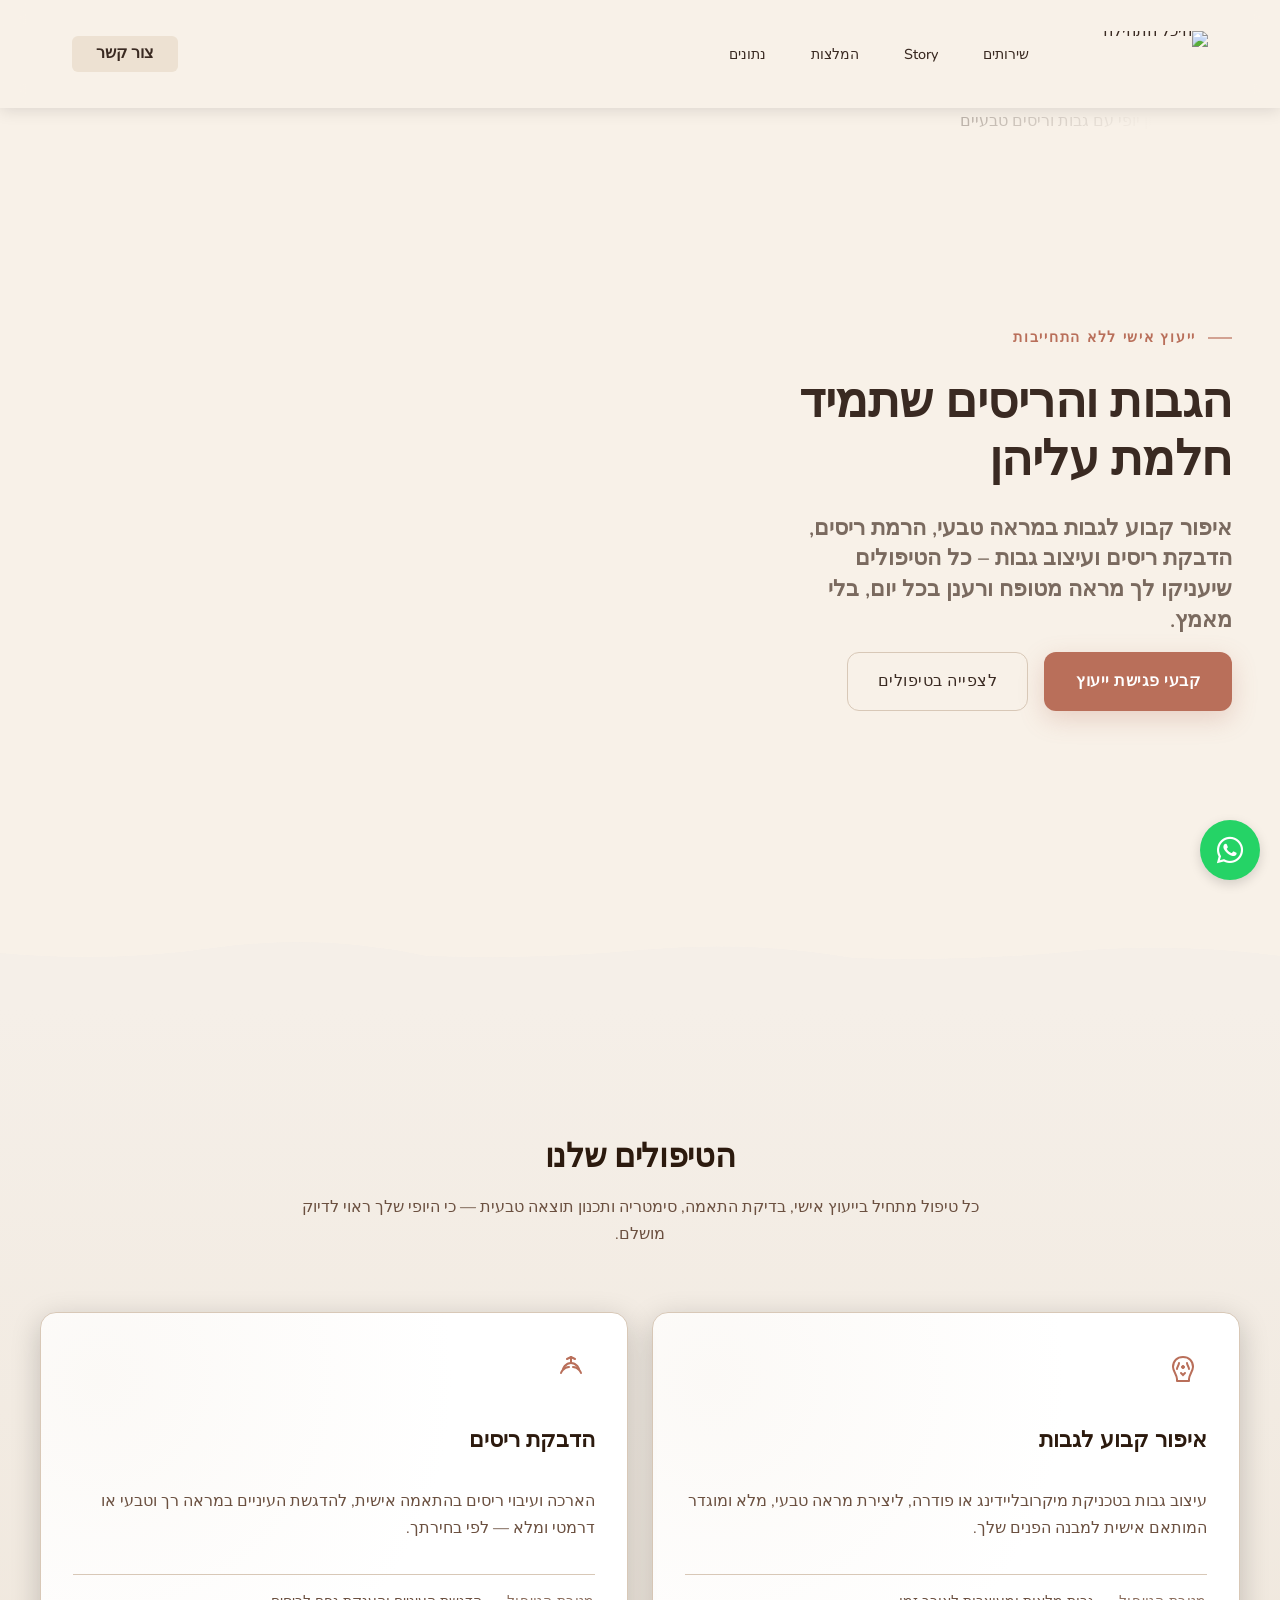
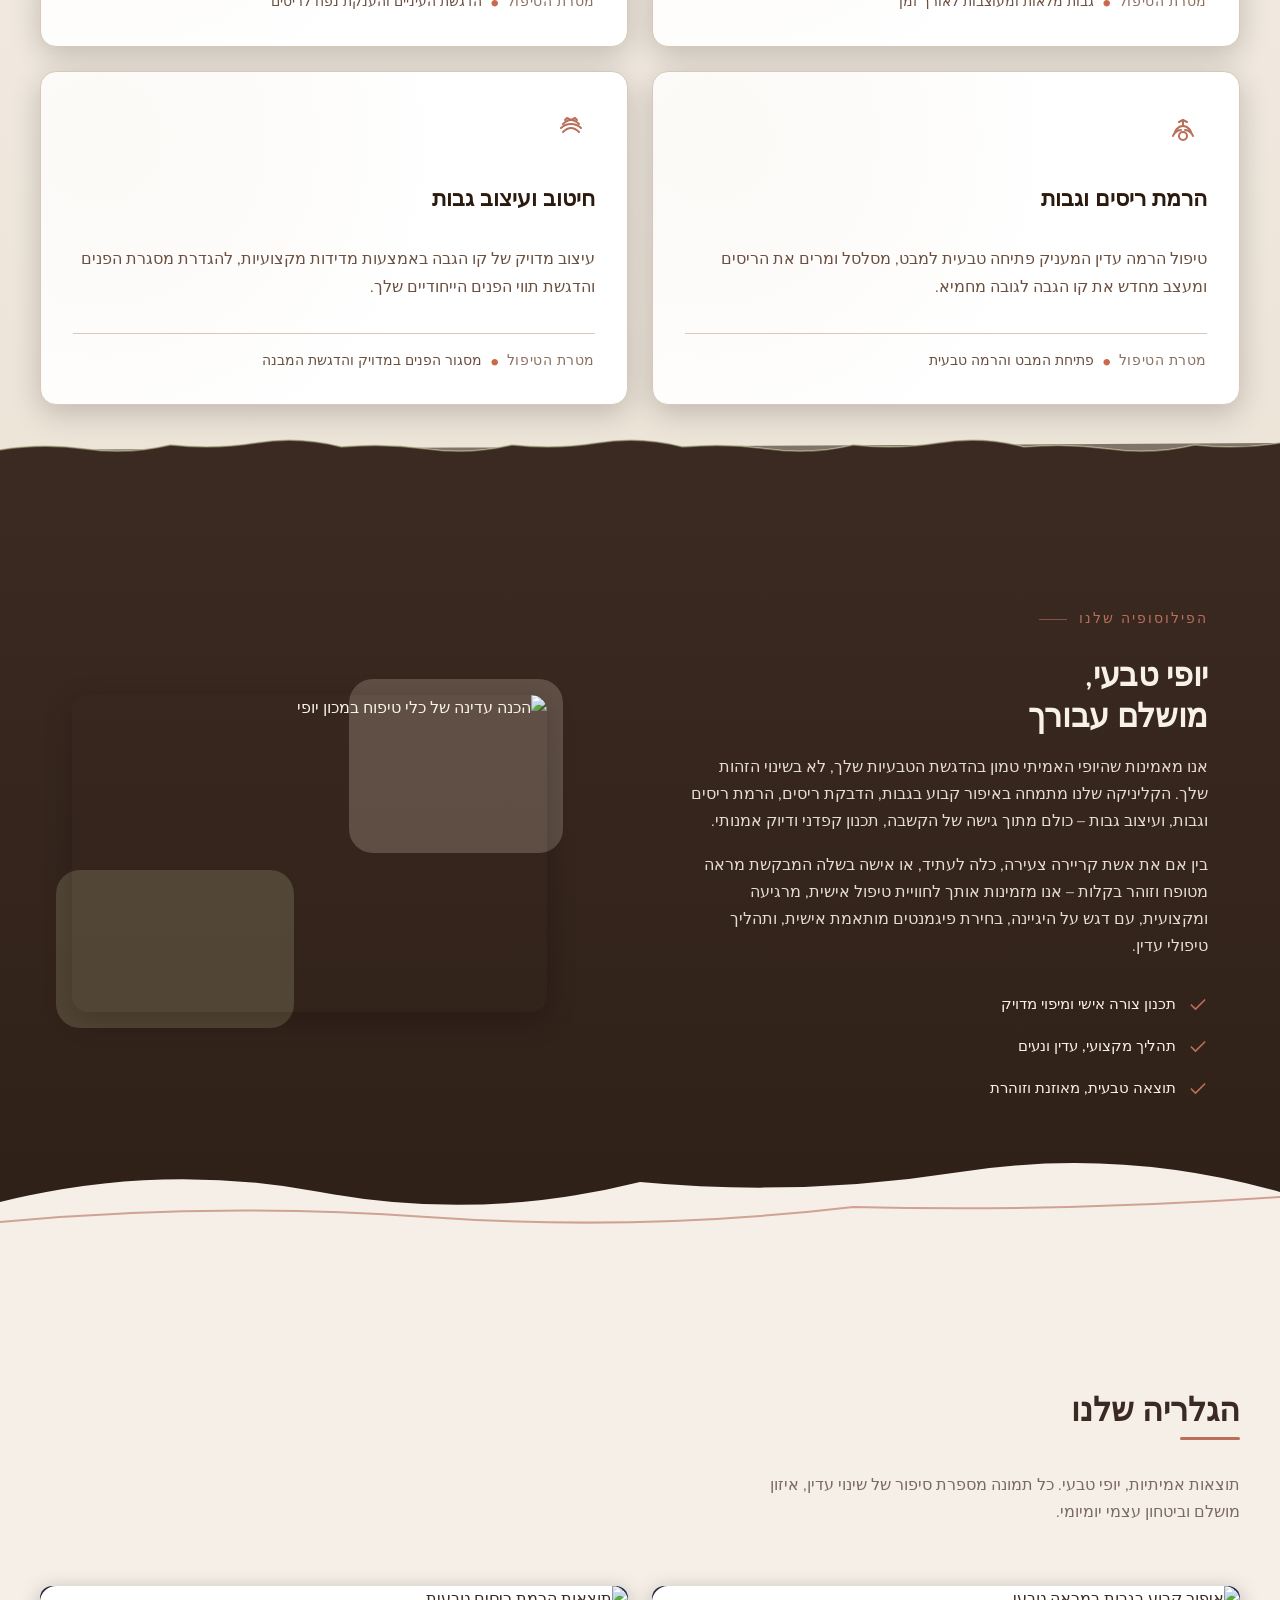
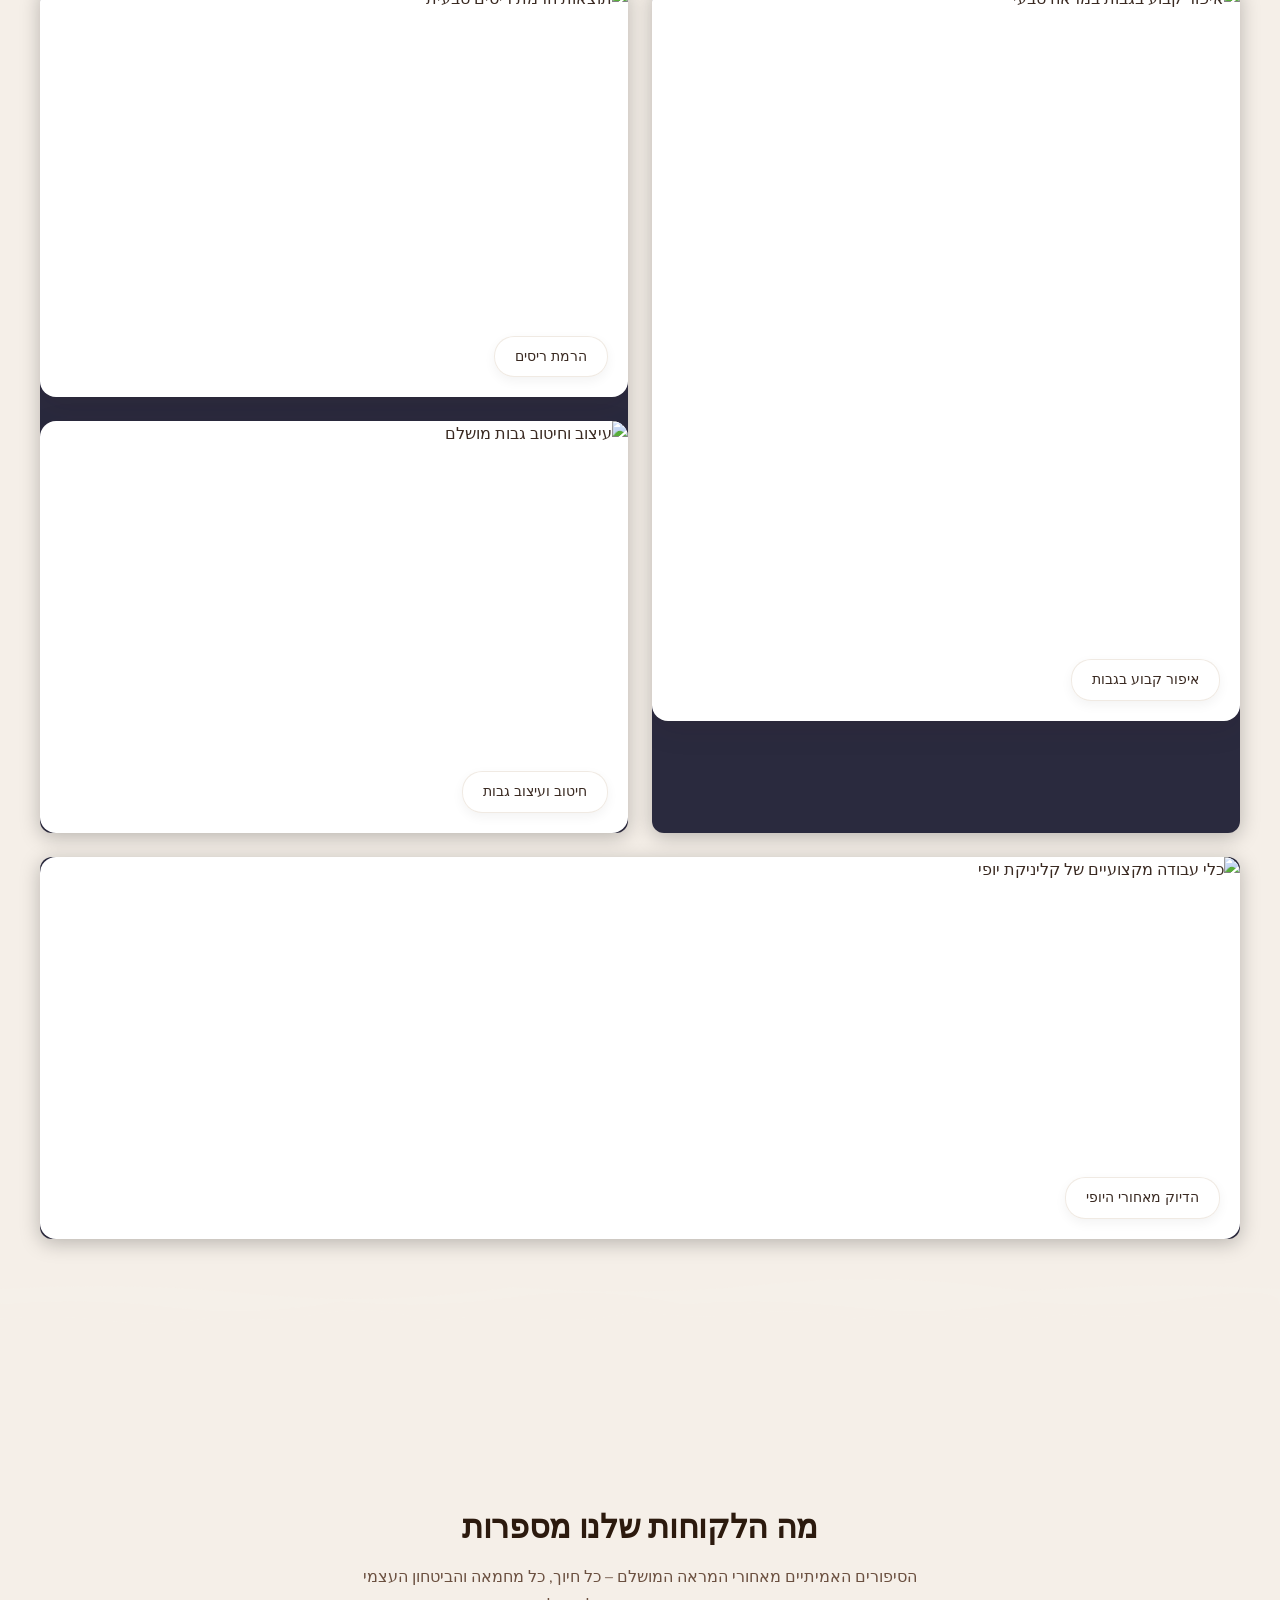
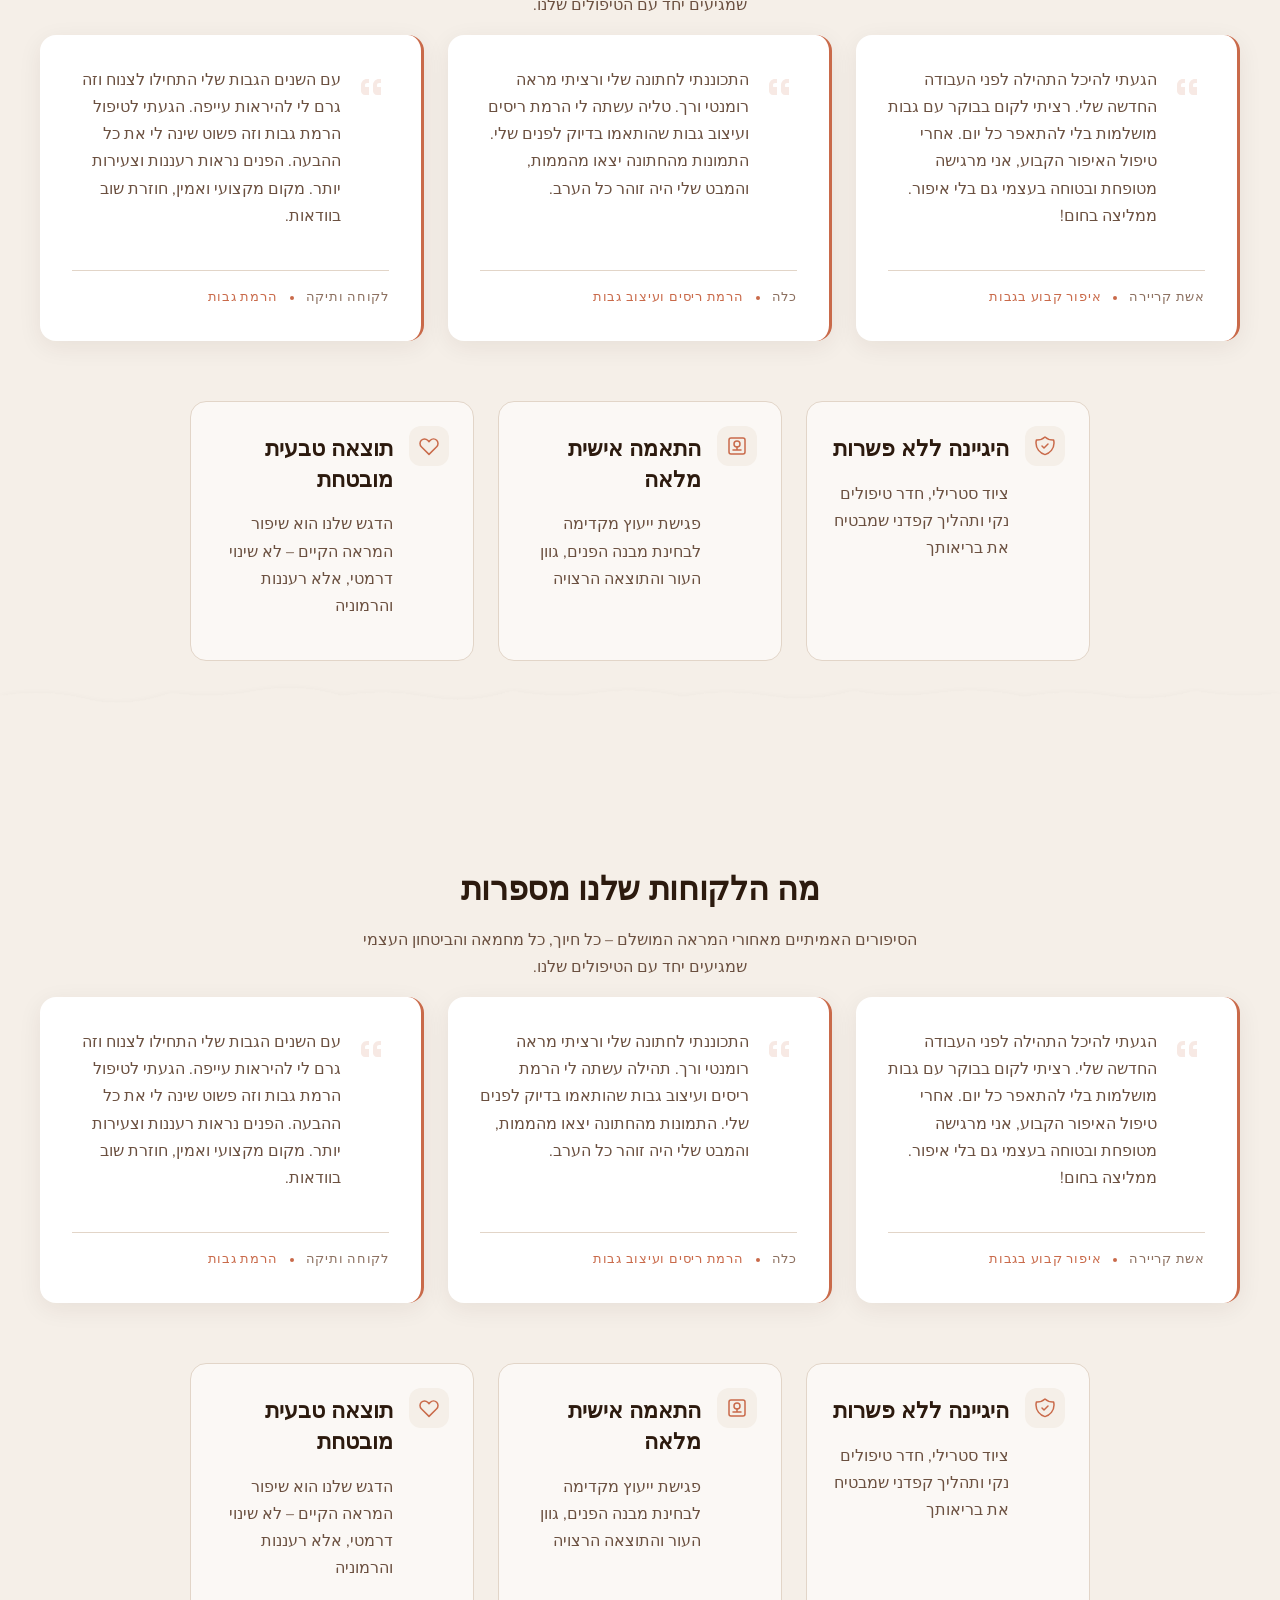
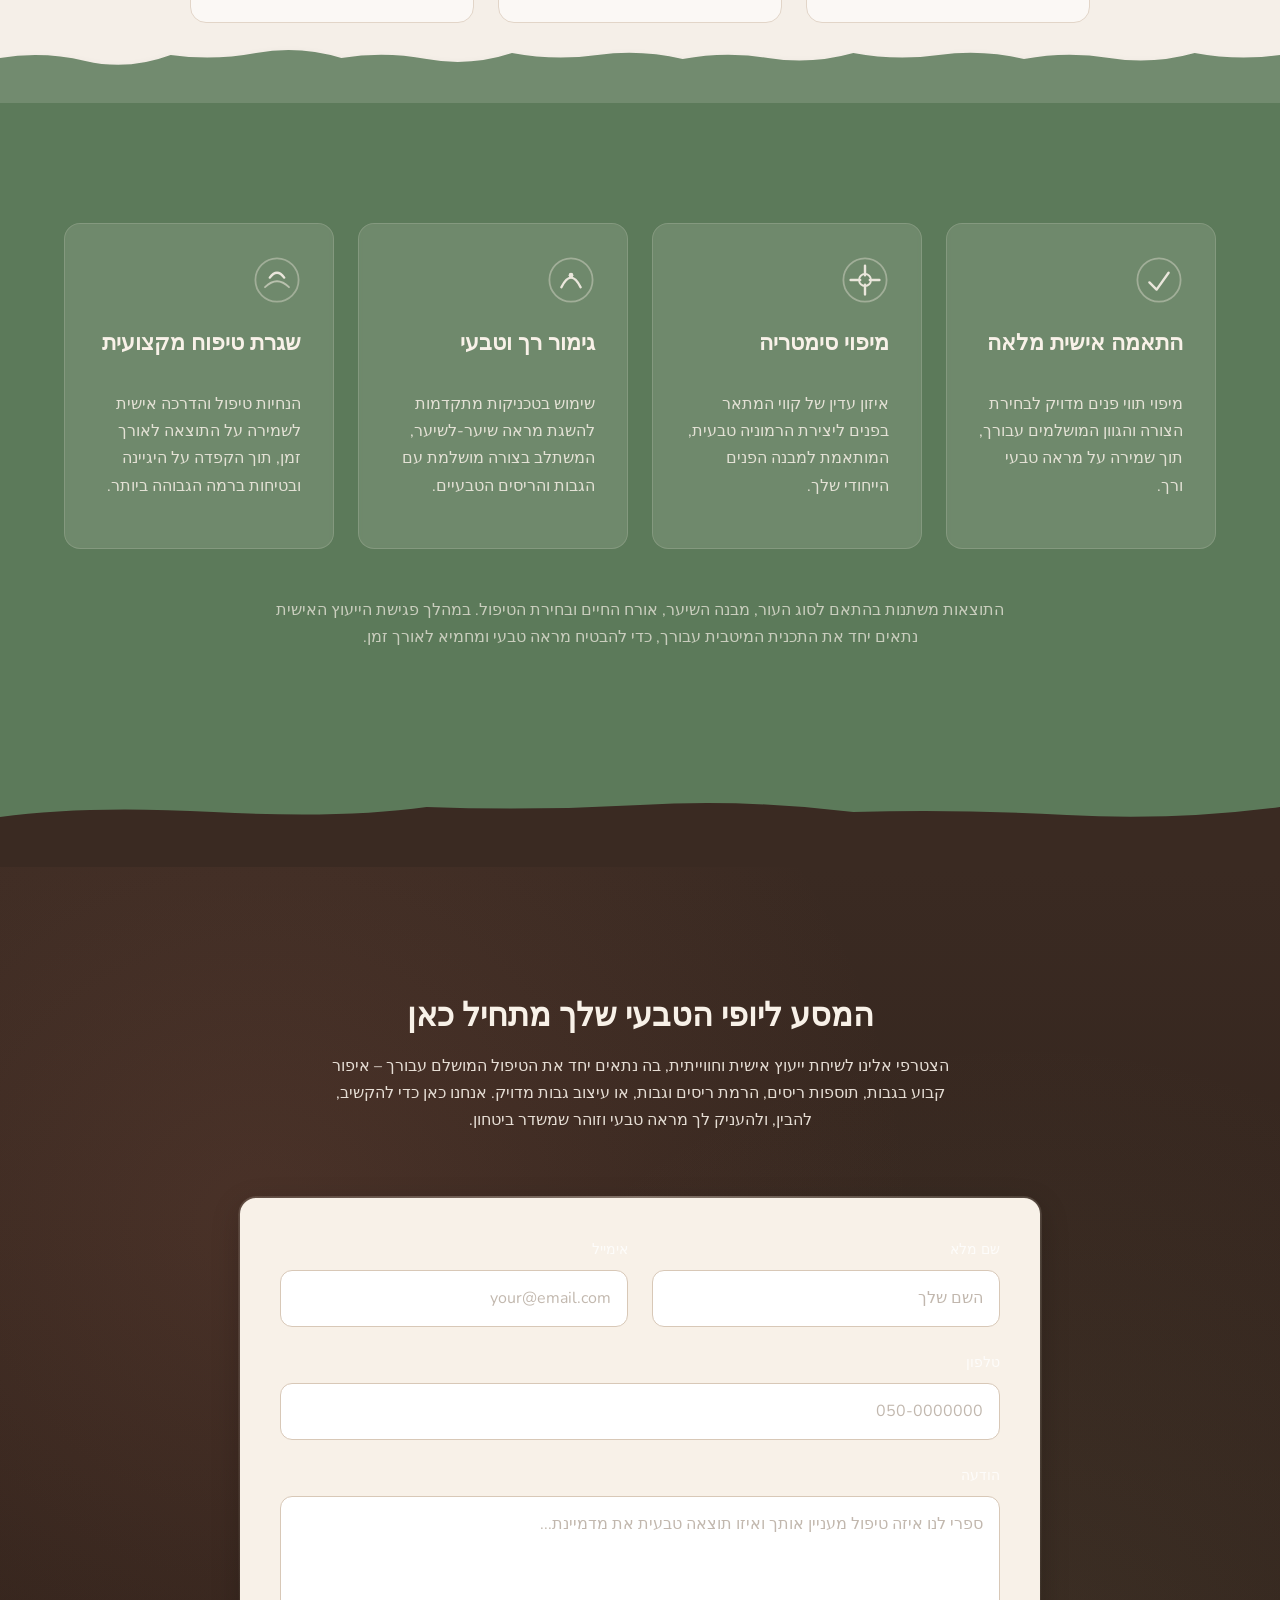
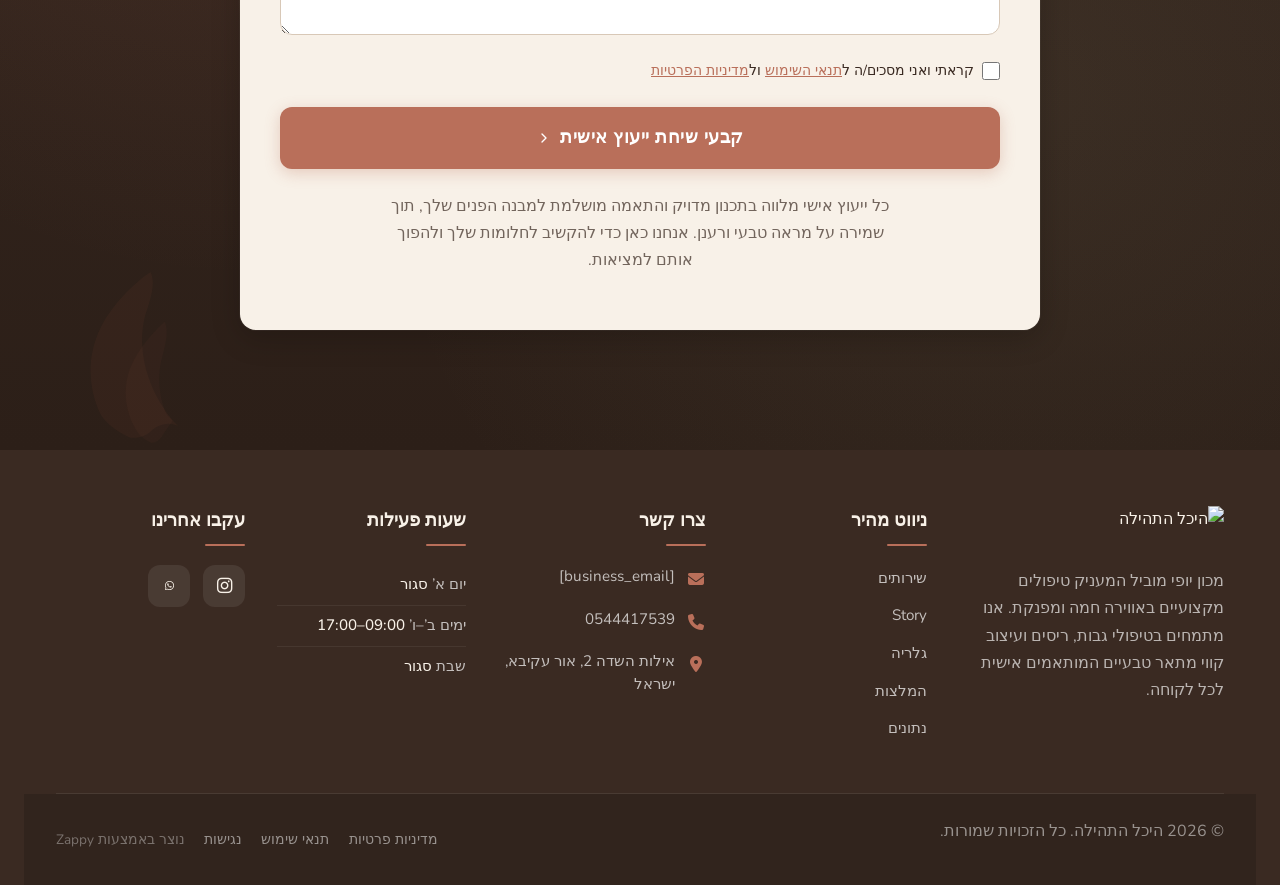
==== commit afedb02c: "Background sync: Progressive GitHub Sync" ====
--- a/public/index.html
+++ b/public/index.html
@@ -1 +1 @@
-<!doctype html><html dir="rtl" lang="he"><head><meta charset="UTF-8"><meta content="width=device-width,initial-scale=1" name="viewport"><meta content="index, follow" name="robots"><title>גלי את היופי הטבעי שלך — היכל התהילה</title><meta content="היכל התהילה – מרפאת יופי מובילה לטיפולי מיקרובליידינג, תוספות ריסים והרמת גבות. גלי את הגרסה הזוהרת ביותר שלך עם מומחי אסתטיקה מקצועיים. הזמיני תור עוד היום!" name="description"><meta content="Beauty & Aesthetics, beauty aesthetics near me, היכל התהילה, טיפולי יופי, מיקרובליידינג" name="keywords"><link href="/assets/favicon.ico" rel="icon" type="image/x-icon"><link href="/assets/favicon-16x16.png" rel="icon" type="image/png" sizes="16x16"><link href="/assets/favicon-32x32.png" rel="icon" type="image/png" sizes="32x32"><link href="/assets/favicon-48x48.png" rel="icon" type="image/png" sizes="48x48"><link href="/assets/favicon-192x192.png" rel="icon" type="image/png" sizes="192x192"><link href="/assets/favicon-512x512.png" rel="icon" type="image/png" sizes="512x512"><link href="/assets/apple-touch-icon.png" rel="apple-touch-icon"><script>!function(){"use strict";var t="514090ba-dc22-474b-b9bd-a7d6b97053c4",e="https://api.zappy5.com/api/analytics/track",a=18e5,n=2592e6,o=!0,i=!0,r=!0;var s=function(){var e="zappy_visitor_"+t,a=null;try{if(a=localStorage.getItem(e)){var o=JSON.parse(a),i=Date.now();if(i-o.created<n)return o.lastSeen=i,localStorage.setItem(e,JSON.stringify(o)),o.id}}catch(t){console.warn("Zappy Analytics: LocalStorage not available")}var r="zv_"+Date.now()+"_"+Math.random().toString(36).substr(2,9);try{localStorage.setItem(e,JSON.stringify({id:r,created:Date.now(),lastSeen:Date.now()}))}catch(t){}return r}(),c=function(){var e="zappy_session_"+t,n=null;try{if(n=sessionStorage.getItem(e)){var o=JSON.parse(n),i=Date.now();if(i-o.timestamp<a)return o.timestamp=i,sessionStorage.setItem(e,JSON.stringify(o)),o.id}}catch(t){console.warn("Zappy Analytics: SessionStorage not available")}var r="zs_"+Date.now()+"_"+Math.random().toString(36).substr(2,9);try{sessionStorage.setItem(e,JSON.stringify({id:r,timestamp:Date.now()}))}catch(t){}return r}();function l(a,n){n=n||{};var o={website_id:t,event_type:a,page_path:window.location.pathname,referrer:document.referrer||"direct",visitor_id:s,session_id:c,metadata:n};if(navigator.sendBeacon){var i=new Blob([JSON.stringify(o)],{type:"application/json"});navigator.sendBeacon(e,i)}else fetch(e,{method:"POST",headers:{"Content-Type":"application/json"},body:JSON.stringify(o),keepalive:!0}).catch(function(t){console.warn("Zappy Analytics: Failed to track event",t)})}o&&l("pageview",{title:document.title,url:window.location.href}),i&&document.addEventListener("click",function(t){var e=t.target;if("BUTTON"===e.tagName||e.closest("button")){var a="BUTTON"===e.tagName?e:e.closest("button");l("click",{element:"button",text:a.textContent.trim().substring(0,100),id:a.id||null,class:a.className||null})}else if("A"===e.tagName||e.closest("a")){var n="A"===e.tagName?e:e.closest("a");l("navigation",{element:"link",text:n.textContent.trim().substring(0,100),href:n.href,external:n.hostname!==window.location.hostname})}},!0),r&&document.addEventListener("submit",function(t){var e=t.target;l("form_submit",{form_id:e.id||null,form_name:e.name||null,form_action:e.action||null,form_method:e.method||"GET"})},!0);var d=Date.now();window.addEventListener("beforeunload",function(){l("page_unload",{time_on_page:Math.floor((Date.now()-d)/1e3),page_path:window.location.pathname})}),window.zappyAnalytics={track:l,getVisitorId:function(){return s},getSessionId:function(){return c}}}()</script><meta content="גלי את היופי הטבעי שלך — היכל התהילה" property="og:title"><meta content="היכל התהילה – מרפאת יופי מובילה לטיפולי מיקרובליידינג, תוספות ריסים והרמת גבות. גלי את הגרסה הזוהרת ביותר שלך עם מומחי אסתטיקה מקצועיים. הזמיני תור עוד היום!" property="og:description"><meta content="summary_large_image" name="twitter:card"><meta content="גלי את היופי הטבעי שלך — היכל התהילה" name="twitter:title"><meta content="היכל התהילה – מרפאת יופי מובילה לטיפולי מיקרובליידינג, תוספות ריסים והרמת גבות. גלי את הגרסה הזוהרת ביותר שלך עם מומחי אסתטיקה מקצועיים. הזמיני תור עוד היום!" name="twitter:description"><script type="application/ld+json">{"@context":"https://schema.org","@graph":[{"@type":"LocalBusiness","@id":"https://heichal-hatehila.zappy5.app#organization","name":"היכל התהילה","url":"https://heichal-hatehila.zappy5.app","description":"A professional beauty clinic specializing in permanent makeup and lash & brow treatments. Services include permanent eyebrow makeup, lash extensions, lash and brow lifting, and eyebrow contouring and shaping. The clinic focuses on enhancing natural beauty through semi-permanent and permanent aesthetic procedures.","address":{"@type":"PostalAddress","streetAddress":"אילות השדה 2, אור עקיבא"},"contactPoint":[{"@type":"ContactPoint","contactType":"customer service","telephone":"0544417539"}]},{"@type":"WebSite","@id":"https://heichal-hatehila.zappy5.app#website","url":"https://heichal-hatehila.zappy5.app","name":"היכל התהילה","publisher":{"@id":"https://heichal-hatehila.zappy5.app#organization"}},{"@type":"ContactPage","@id":"https://heichal-hatehila.zappy5.app#contactpage","url":"https://heichal-hatehila.zappy5.app","name":"גלי את היופי הטבעי שלך — היכל התהילה","mainEntity":{"@id":"https://heichal-hatehila.zappy5.app#organization"},"potentialAction":{"@type":"CommunicateAction","target":{"@type":"EntryPoint","urlTemplate":"https://heichal-hatehila.zappy5.app/api/email/contact-form","actionPlatform":["http/method=POST"],"contentType":"application/json"},"instrument":[{"@type":"PropertyValue","name":"name","propertyID":"text","valueRequired":true,"description":"השם שלך"},{"@type":"PropertyValue","name":"email","propertyID":"email","valueRequired":true,"description":"your@email.com"},{"@type":"PropertyValue","name":"phone","propertyID":"tel","valueRequired":true,"description":"050-0000000"},{"@type":"PropertyValue","name":"message","propertyID":"textarea","valueRequired":false,"description":"ספרי לנו איזה טיפול מעניין אותך ואיזו תוצאה טבעית את מדמיינת..."},{"@type":"PropertyValue","name":"privacy_consent","propertyID":"checkbox","valueRequired":true}]}}]}</script><link href="/styles.css" rel="stylesheet"><script>window.ZAPPY_WEBSITE_ID="514090ba-dc22-474b-b9bd-a7d6b97053c4",window.ZAPPY_API_BASE="https://api.zappy5.com"</script><style id="zappy-dropdown-submenu-styles">#navMenu li:has(.sub-menu),.nav-menu li:has(.sub-menu),.navbar li:has(.sub-menu),nav li:has(.sub-menu){position:relative}#navMenu .sub-menu,.nav-menu .sub-menu,.navbar .sub-menu,nav .sub-menu{display:block!important;position:absolute!important;top:100%;left:0;min-width:220px;background:#fff;border-radius:8px;box-shadow:0 8px 25px rgba(0,0,0,.15);padding:8px 0;opacity:0;visibility:hidden;transform:translateY(10px);transition:all .3s ease;z-index:1000;list-style:none;pointer-events:none}#navMenu li:hover>.sub-menu,.nav-menu li:hover>.sub-menu,.navbar li:hover>.sub-menu,nav li:hover>.sub-menu{opacity:1!important;visibility:visible!important;transform:translateY(0)!important;pointer-events:auto!important}.sub-menu li{list-style:none;margin:0;padding:0}.sub-menu a{display:block!important;padding:10px 16px!important;color:var(--text-dark,#333)!important;font-weight:500;text-decoration:none;white-space:nowrap;transition:background-color .2s}.sub-menu .zappy-nav-child>a{padding-left:28px!important;font-size:.9em!important;opacity:.85!important}[dir=rtl] .sub-menu .zappy-nav-child>a,html[lang=ar] .sub-menu .zappy-nav-child>a,html[lang=he] .sub-menu .zappy-nav-child>a{padding-left:10px!important;padding-right:28px!important}.sub-menu .zappy-nav-parent>a{font-weight:600!important}.sub-menu a:hover{background-color:#f5f5f5}[dir=rtl] .nav-menu .sub-menu,[dir=rtl] .navbar .sub-menu,[dir=rtl] nav .sub-menu,html[lang=ar] .nav-menu .sub-menu,html[lang=ar] .navbar .sub-menu,html[lang=ar] nav .sub-menu,html[lang=he] .nav-menu .sub-menu,html[lang=he] .navbar .sub-menu,html[lang=he] nav .sub-menu{left:auto!important;right:0!important}.sub-menu:empty,.sub-menu:not(:has(li)):not(:has(> a)),.sub-menu:not(:has(li:not(.zappy-hidden-menu-item))):not(:has(> a)){display:none!important;opacity:0!important;visibility:hidden!important;pointer-events:none!important}li:has(.menu-group-title):hover>.sub-menu{opacity:1!important;visibility:visible!important;transform:translateY(0)!important;pointer-events:auto!important}#navMenu>li>.menu-group-title,.nav-menu>li>.menu-group-title{display:inline-block;padding:.5rem 1rem;cursor:default;user-select:none}@media (max-width:768px){#navMenu .sub-menu,.nav-menu .sub-menu,.navbar .sub-menu,nav .sub-menu{position:static!important;transform:none!important;box-shadow:none!important;background:0 0!important;max-height:0;overflow:hidden;opacity:0;visibility:hidden;transition:max-height .3s ease,opacity .3s ease;padding:0!important;border-radius:0!important}#navMenu .sub-menu.mobile-expanded,.nav-menu .sub-menu.mobile-expanded,.navbar .sub-menu.mobile-expanded{max-height:none!important;overflow-y:visible!important;opacity:1!important;visibility:visible!important;padding:8px 0 8px 16px!important}[dir=rtl] .sub-menu.mobile-expanded,html[lang=he] .sub-menu.mobile-expanded{padding:8px 16px 8px 0!important}#navMenu li:hover>.sub-menu,.nav-menu li:hover>.sub-menu,.navbar li:hover>.sub-menu,nav li:hover>.sub-menu{opacity:0;visibility:hidden;pointer-events:none}#navMenu li>.sub-menu.mobile-expanded,.nav-menu li>.sub-menu.mobile-expanded,.navbar li>.sub-menu.mobile-expanded,nav li>.sub-menu.mobile-expanded{opacity:1!important;visibility:visible!important;pointer-events:auto!important}#navMenu li:has(.sub-menu),.nav-menu li:has(.sub-menu),.navbar li:has(.sub-menu),nav li:has(.sub-menu){display:flex!important;flex-wrap:wrap!important;align-items:center!important;position:relative!important;min-height:44px!important}#navMenu li:has(.sub-menu)>a,.nav-menu li:has(.sub-menu)>a,.navbar li:has(.sub-menu)>a,nav li:has(.sub-menu)>a{flex:1!important;min-width:0!important}#navMenu li:has(.sub-menu)>.menu-group-title,.nav-menu li:has(.sub-menu)>.menu-group-title,.navbar li:has(.sub-menu)>.menu-group-title,nav li:has(.sub-menu)>.menu-group-title{flex:1!important;min-width:0!important;padding:0!important;line-height:inherit!important}#navMenu li:has(.sub-menu)>.sub-menu,.nav-menu li:has(.sub-menu)>.sub-menu,.navbar li:has(.sub-menu)>.sub-menu,nav li:has(.sub-menu)>.sub-menu{flex-basis:100%!important;width:100%!important}#navMenu li:has(.sub-menu)>a [class*=arrow],#navMenu li:has(.sub-menu)>a [class*=chevron],.nav-menu li:has(.sub-menu)>a .fa-angle-down,.nav-menu li:has(.sub-menu)>a .fa-chevron-down,.nav-menu li:has(.sub-menu)>a [class*=arrow],.nav-menu li:has(.sub-menu)>a [class*=chevron],nav li:has(.sub-menu)>a [class*=arrow],nav li:has(.sub-menu)>a [class*=chevron]{display:none!important;visibility:hidden!important}.mobile-submenu-toggle{display:flex!important;align-items:center!important;justify-content:center!important;width:44px!important;height:auto!important;background:0 0!important;border:none!important;cursor:pointer!important;color:var(--text-light)!important;position:static!important;flex-shrink:0!important;align-self:stretch!important;z-index:2!important;padding:0!important;margin:0!important}.mobile-submenu-toggle::after{content:''!important;width:0!important;height:0!important;border-left:6px solid transparent!important;border-right:6px solid transparent!important;border-top:7px solid currentColor!important;transition:transform .3s ease!important}.mobile-submenu-toggle.expanded::after{transform:rotate(180deg)!important}.sub-menu a{padding:10px 0!important;display:block!important;color:var(--text-light)!important;white-space:normal!important}.sub-menu .zappy-nav-child>a{padding-left:28px!important;font-size:.9em!important;opacity:.85!important}[dir=rtl] .sub-menu .zappy-nav-child>a,html[lang=ar] .sub-menu .zappy-nav-child>a,html[lang=he] .sub-menu .zappy-nav-child>a{padding-left:0!important;padding-right:28px!important}.sub-menu .zappy-nav-parent>a{font-weight:600!important}#navMenu.active,.nav-menu.active{max-width:100vw!important;overflow-x:hidden!important;box-sizing:border-box!important}.navbar .sub-menu li a,.zappy-products-dropdown .sub-menu a,nav.navbar .sub-menu li a{color:var(--text-light)!important}}@media (min-width:769px){.mobile-submenu-toggle{display:none!important}}</style><style id="zappy-widget-visibility">html[dir=rtl] .whatsapp-float{right:20px!important;left:auto!important}html:not([dir]) .whatsapp-float,html[dir=ltr] .whatsapp-float{left:20px!important;right:auto!important}html[dir=rtl] #mic-access-tool-general-button,html[dir=rtl] #mic-init-access-tool #mic-access-tool-general-button,html[dir=rtl] #mic-init-access-tool .mic-access-tool-general-button,html[dir=rtl] ._access-icon,html[dir=rtl] .mic-access-tool-general-button{left:20px!important;right:auto!important}html:not([dir]) #mic-access-tool-general-button,html:not([dir]) #mic-init-access-tool #mic-access-tool-general-button,html:not([dir]) #mic-init-access-tool .mic-access-tool-general-button,html:not([dir]) ._access-icon,html:not([dir]) .mic-access-tool-general-button,html[dir=ltr] #mic-access-tool-general-button,html[dir=ltr] #mic-init-access-tool #mic-access-tool-general-button,html[dir=ltr] #mic-init-access-tool .mic-access-tool-general-button,html[dir=ltr] ._access-icon,html[dir=ltr] .mic-access-tool-general-button{right:20px!important;left:auto!important}@media (max-width:768px){.whatsapp-float{display:flex!important}}@media (min-width:769px){.whatsapp-float{display:flex!important}}@media (max-width:768px){#mic-access-tool-general-button,#mic-init-access-tool #mic-access-tool-general-button,#mic-init-access-tool .mic-access-tool-general-button,._access-icon,.mic-access-tool-general-button{display:flex!important;visibility:visible!important;opacity:1!important;pointer-events:auto!important}#mic-access-tool-box.opened-mic-access-tool,#mic-init-access-tool #mic-access-tool-box.opened-mic-access-tool,.mic-access-tool-box.opened-mic-access-tool{visibility:visible!important;opacity:1!important;pointer-events:auto!important}}@media (min-width:769px){#mic-access-tool-general-button,#mic-init-access-tool #mic-access-tool-general-button,#mic-init-access-tool .mic-access-tool-general-button,._access-icon,.mic-access-tool-general-button{display:flex!important;visibility:visible!important;opacity:1!important;pointer-events:auto!important}#mic-access-tool-box.opened-mic-access-tool,#mic-init-access-tool #mic-access-tool-box.opened-mic-access-tool,.mic-access-tool-box.opened-mic-access-tool{visibility:visible!important;opacity:1!important;pointer-events:auto!important}}</style></head><body><meta charset="UTF-8"><meta content="width=device-width,initial-scale=1" name="viewport"><title>גלי את היופי הטבעי שלך — היכל התהילה</title><meta content="היכל התהילה – מרפאת יופי מובילה לטיפולי מיקרובליידינג, תוספות ריסים והרמת גבות. גלי את הגרסה הזוהרת ביותר שלך עם מומחי אסתטיקה מקצועיים. הזמיני תור עוד היום!" name="description"><meta content="Beauty &amp; Aesthetics, beauty aesthetics near me, היכל התהילה, טיפולי יופי, מיקרובליידינג" name="keywords"><meta content="index, follow" name="robots"><meta content="גלי את היופי הטבעי שלך — היכל התהילה" property="og:title"><meta content="היכל התהילה – מרפאת יופי מובילה לטיפולי מיקרובליידינג, תוספות ריסים והרמת גבות. גלי את הגרסה הזוהרת ביותר שלך עם מומחי אסתטיקה מקצועיים. הזמיני תור עוד היום!" property="og:description"><meta content="website" property="og:type"><meta content="he_IL" property="og:locale"><meta content="summary_large_image" name="twitter:card"><meta content="גלי את היופי הטבעי שלך — היכל התהילה" name="twitter:title"><meta content="היכל התהילה – מרפאת יופי מובילה לטיפולי מיקרובליידינג, תוספות ריסים והרמת גבות. גלי את הגרסה הזוהרת ביותר שלך עם מומחי אסתטיקה מקצועיים. הזמיני תור עוד היום!" name="twitter:description"><link href="/styles.css" rel="stylesheet"><link href="https://cdnjs.cloudflare.com/ajax/libs/font-awesome/6.4.0/css/all.min.css" rel="stylesheet"><style>.skip-link{position:absolute;top:0;left:0;transform:translateY(-200%);padding:12px 18px;background:var(--bg-dark,#1a1a1a);color:var(--text-light,#fff);font-weight:600;border-radius:0 0 8px 0;z-index:10000}.skip-link:focus{transform:none;outline:2px solid var(--ring,#fff);outline-offset:2px}:focus-visible{outline:2px solid var(--ring,currentColor);outline-offset:3px}</style><link href="/assets/favicon.ico" rel="icon" type="image/x-icon"><link href="/assets/favicon-16x16.png" rel="icon" type="image/png" sizes="16x16"><link href="/assets/favicon-32x32.png" rel="icon" type="image/png" sizes="32x32"><link href="/assets/favicon-48x48.png" rel="icon" type="image/png" sizes="48x48"><link href="/assets/favicon-192x192.png" rel="icon" type="image/png" sizes="192x192"><link href="/assets/favicon-512x512.png" rel="icon" type="image/png" sizes="512x512"><link href="/assets/apple-touch-icon.png" rel="apple-touch-icon"><link href="https://cdn.jsdelivr.net/npm/vanilla-cookieconsent@3/dist/cookieconsent.css" rel="stylesheet"><script src="https://cdn.jsdelivr.net/npm/vanilla-cookieconsent@3/dist/cookieconsent.umd.js"></script><script src="https://cdn.jsdelivr.net/gh/mickidum/acc_toolbar/acctoolbar/acctoolbar.min.js"></script><a href="#main" class="skip-link">דלג לתוכן הראשי</a><nav class="navbar"><button class="mobile-toggle" aria-label="Menu" id="mobileToggle"><svg viewBox="0 0 24 24" fill="none" class="hamburger-icon" height="24" width="24"><path d="M3 12h18M3 6h18M3 18h18" stroke="currentColor" stroke-width="2" stroke-linecap="round"></path></svg> <svg viewBox="0 0 24 24" fill="none" class="close-icon" height="24" width="24" style="display:none"><path d="M18 6L6 18M6 6l12 12" stroke="currentColor" stroke-width="2" stroke-linecap="round"></path></svg></button> <button class="phone-header-btn" aria-label="Call" data-phone="0544417539"><svg viewBox="0 0 24 24" fill="currentColor" width="20" height="20"><path d="M22 16.92v3a2 2 0 0 1-2.18 2 19.79 19.79 0 0 1-8.63-3.07 19.5 19.5 0 0 1-6-6 19.79 19.79 0 0 1-3.07-8.67A2 2 0 0 1 4.11 2h3a2 2 0 0 1 2 1.72 12.84 12.84 0 0 0 .7 2.81 2 2 0 0 1-.45 2.11L8.09 9.91a16 16 0 0 0 6 6l1.27-1.27a2 2 0 0 1 2.11-.45 12.84 12.84 0 0 0 2.81.7A2 2 0 0 1 22 16.92z"></path></svg></button><div class="nav-container"><div class="nav-right-group"><div class="nav-brand"><a href="/" class="logo-link"><img alt="היכל התהילה" src="/assets/site-----image-1.webp" class="logo"></a></div><ul class="nav-menu" id="navMenu"><li><a href="#services">שירותים</a></li><li><a href="#story">Story</a></li><li><a href="#testimonials">המלצות</a></li><li><a href="#stats">נתונים</a></li><li class="mobile-contact-link nav-cta-mobile-item"><a href="#cta" class="nav-cta-btn">צור קשר</a></li></ul></div><div class="nav-cta-container"><a href="#cta" class="nav-cta-btn">צור קשר</a></div></div></nav><script>window.addEventListener("load",function(){const e=document.querySelector(".navbar, nav, header");if(!e)return void console.log("[Navbar] Navbar element not found");let t=document.getElementById("mobileToggle")||document.querySelector(".mobile-toggle")||document.querySelector(".hamburger")||document.querySelector(".hamburger-menu")||document.querySelector(".menu-toggle")||document.querySelector(".burger-menu")||document.querySelector('[aria-label="Menu"]')||document.querySelector('[aria-label="תפריט"]');const o=document.querySelector(".phone-header-btn"),n=window.getComputedStyle(e);let r=n.backgroundColor;if(console.log("[Navbar] Initial navbar background:",r),"transparent"===r||"rgba(0, 0, 0, 0)"===r||r.startsWith("rgba")&&r.includes(", 0)")){const e=n.backgroundImage;if(e&&"none"!==e)console.log("[Navbar] Navbar has background image/gradient, using dark text"),r="rgb(240, 240, 240)";else{const e=window.getComputedStyle(document.body).backgroundColor;console.log("[Navbar] Navbar transparent, using body background:",e),r=e}}const a=r.match(/\d+/g);if(a&&a.length>=3){const e=(.299*parseInt(a[0])+.587*parseInt(a[1])+.114*parseInt(a[2]))/255;console.log("[Navbar] Mobile button colors preserved from Claude CSS (luminance:",e.toFixed(2)+")");const n=document.createElement("style");n.id="zappy-mobile-nav-fix";document.documentElement.lang;document.documentElement.dir,n.textContent='\n        /* Hide mobile buttons on desktop, show only on mobile */\n        @media (min-width: 769px) {\n          .mobile-toggle,\n          .phone-header-btn {\n            display: none !important;\n          }\n        }\n        \n        /* Show and position mobile buttons correctly on mobile */\n        @media (max-width: 768px) {\n          .navbar,\n          nav.navbar {\n            min-height: 70px !important;\n          }\n\n          .mobile-toggle,\n          .phone-header-btn {\n            position: absolute !important;\n            top: 0 !important;\n            bottom: 0 !important;\n            margin-top: auto !important;\n            margin-bottom: auto !important;\n            transform: none !important;\n            z-index: 1001 !important;\n            display: flex !important;\n            align-items: center !important;\n            justify-content: center !important;\n            width: 36px !important;\n            height: 36px !important;\n            border-radius: 50% !important;\n            border: none !important;\n            cursor: pointer !important;\n            padding: 6px !important;\n            background: none !important;\n            color: var(--nav-text, var(--text-light)) !important;\n            touch-action: manipulation !important;\n            -webkit-tap-highlight-color: transparent !important;\n          }\n\n          html[data-zappy-site-type="ecommerce"] .phone-header-btn,\n          body[data-zappy-site-type="ecommerce"] .phone-header-btn,\n          html[data-zappy-site-type="ecommerce"] header .phone-header-btn,\n          html[data-zappy-site-type="ecommerce"] nav .phone-header-btn {\n            display: none !important;\n            visibility: hidden !important;\n            width: 0 !important;\n            height: 0 !important;\n            min-width: 0 !important;\n            overflow: hidden !important;\n          }\n          \n          /* LTR positioning (default): hamburger LEFT, phone RIGHT */\n          html:not([dir="rtl"]):not([lang="he"]):not([lang="ar"]) .mobile-toggle,\n          html[dir="ltr"] .mobile-toggle {\n            left: 12px !important;\n            right: auto !important;\n          }\n          html:not([dir="rtl"]):not([lang="he"]):not([lang="ar"]) .phone-header-btn,\n          html[dir="ltr"] .phone-header-btn {\n            right: 12px !important;\n            left: auto !important;\n          }\n          \n          /* RTL positioning: hamburger RIGHT, phone LEFT */\n          html[dir="rtl"] .mobile-toggle,\n          html[lang="he"] .mobile-toggle,\n          html[lang="ar"] .mobile-toggle {\n            right: 12px !important;\n            left: auto !important;\n          }\n          html[dir="rtl"] .phone-header-btn,\n          html[lang="he"] .phone-header-btn,\n          html[lang="ar"] .phone-header-btn {\n            left: 12px !important;\n            right: auto !important;\n          }\n          \n          /* CRITICAL: Ensure nav-container has min-height on mobile */\n          /* All children are positioned absolutely/fixed on mobile, so height:auto collapses to 0 */\n          .nav-container {\n            min-height: 70px !important;\n            position: relative !important;\n          }\n          \n          /* Ensure SVG icons are properly sized and inherit color */\n          .mobile-toggle svg,\n          .phone-header-btn svg {\n            width: 24px !important;\n            height: 24px !important;\n            /* Don\'t force display - let JavaScript control hamburger/close toggle */\n          }\n          \n          /* Reset nav-cta-container on mobile - remove desktop box-shadow/padding */\n          /* that creates a visible ghost box when CTA button is hidden */\n          .nav-cta-container {\n            box-shadow: none !important;\n            padding: 0 !important;\n          }\n          \n          /* Hide nav-cta-container entirely on mobile when there\'s no lang-switcher */\n          /* (only the CTA button is inside, and it\'s hidden on mobile) */\n          .nav-cta-container:not(:has(.lang-switcher)) {\n            display: none !important;\n          }\n          \n          /* CRITICAL: Prevent hero image fade gradient from bleeding over headline text */\n          /* The .image-fade-gradient has bottom: -30px (extends below parent) */\n          /* On mobile stacked layout, this overlaps the h1 text below the image */\n          .hero-image-column {\n            overflow: hidden !important;\n          }\n          .image-fade-gradient {\n            bottom: 0 !important;\n          }\n          \n          /* Hide desktop language switcher on mobile - hamburger menu handles it */\n          /* High specificity to override stored CSS */\n          .lang-switcher,\n          .nav-cta-container .lang-switcher,\n          .nav-container .lang-switcher,\n          .navbar .lang-switcher,\n          .navbar .nav-cta-container .lang-switcher {\n            display: none !important;\n          }\n        }\n      ';const r=document.getElementById("zappy-mobile-nav-fix");r&&r.remove(),document.head.appendChild(n),console.log("[Navbar] Critical CSS injected for mobile nav positioning");const i=window.innerWidth<=768;if(t){const e=t.querySelector(".hamburger-icon"),o=t.querySelector(".close-icon");e&&(e.style.setProperty("width","24px","important"),e.style.setProperty("height","24px","important"),e.style.setProperty("display","block","important")),o&&(o.style.setProperty("width","24px","important"),o.style.setProperty("height","24px","important"),o.style.setProperty("display","none","important")),i?(t.style.setProperty("position","absolute","important"),t.style.setProperty("top","0","important"),t.style.setProperty("bottom","0","important"),t.style.setProperty("margin-top","auto","important"),t.style.setProperty("margin-bottom","auto","important"),t.style.setProperty("transform","none","important"),t.style.setProperty("z-index","1001","important"),t.style.removeProperty("left"),t.style.removeProperty("right"),console.log("[Navbar] Mobile toggle positioning applied (mobile viewport)")):(t.style.removeProperty("position"),t.style.removeProperty("top"),t.style.removeProperty("transform"),t.style.removeProperty("z-index"),t.style.removeProperty("left"),t.style.removeProperty("right"),console.log("[Navbar] Desktop viewport - cleared mobile toggle inline positioning"))}if(o){const e=o.querySelector("svg");e&&(e.style.width="24px",e.style.height="24px",e.setAttribute("width","24"),e.setAttribute("height","24")),i?(o.style.setProperty("position","absolute","important"),o.style.setProperty("top","0","important"),o.style.setProperty("bottom","0","important"),o.style.setProperty("margin-top","auto","important"),o.style.setProperty("margin-bottom","auto","important"),o.style.setProperty("transform","none","important"),o.style.setProperty("z-index","1001","important"),o.style.removeProperty("left"),o.style.removeProperty("right"),console.log("[Navbar] Phone button positioning applied (mobile viewport)")):(o.style.removeProperty("position"),o.style.removeProperty("top"),o.style.removeProperty("transform"),o.style.removeProperty("z-index"),o.style.removeProperty("left"),o.style.removeProperty("right"),console.log("[Navbar] Desktop viewport - cleared phone button inline positioning"))}}else console.log("[Navbar] Could not parse background color:",r);t=document.getElementById("mobileToggle")||document.querySelector(".mobile-toggle")||document.querySelector(".hamburger")||document.querySelector(".hamburger-menu")||document.querySelector(".menu-toggle")||document.querySelector(".burger-menu")||document.querySelector('[aria-label="Menu"]')||document.querySelector('[aria-label="תפריט"]');const i=document.getElementById("navMenu")||document.querySelector(".nav-menu")||document.querySelector(".nav-links")||document.querySelector("nav ul:not(.submenu)");if(!t||!i)return void console.log("[Navbar] Mobile toggle or menu not found:",{toggle:!!t,menu:!!i});i.id||(i.id="navMenu"),console.log("[Navbar] Initializing mobile menu...");const l=t.cloneNode(!0);t.parentNode.replaceChild(l,t);var s=0;function p(e){var t=Date.now();t-s<300||(s=t,function(e){e.preventDefault(),e.stopPropagation();const t=l.querySelector(".hamburger-icon"),o=l.querySelector(".close-icon");i.classList.contains("active")?(i.classList.remove("active"),t&&t.style.setProperty("display","block","important"),o&&o.style.setProperty("display","none","important"),document.body.style.overflow="",document.body.classList.remove("menu-open"),console.log("[Navbar] Menu closed")):(i.classList.add("active"),t&&t.style.setProperty("display","none","important"),o&&o.style.setProperty("display","block","important"),document.body.style.overflow="hidden",document.body.classList.add("menu-open"),console.log("[Navbar] Menu opened"))}(e))}l.addEventListener("click",p),l.addEventListener("touchend",p),document.addEventListener("keydown",function(e){if(("Escape"===e.key||"Esc"===e.key)&&i.classList.contains("active")){const e=l.querySelector(".hamburger-icon"),t=l.querySelector(".close-icon");i.classList.remove("active"),e&&e.style.setProperty("display","block","important"),t&&t.style.setProperty("display","none","important"),document.body.style.overflow="",document.body.classList.remove("menu-open"),console.log("[Navbar] Menu closed (Escape)")}}),i.querySelectorAll("a").forEach(function(e){e.addEventListener("click",function(){if("#"===this.getAttribute("href"))return;const e=l.querySelector(".hamburger-icon"),t=l.querySelector(".close-icon");i.classList.remove("active"),e&&e.style.setProperty("display","block","important"),t&&t.style.setProperty("display","none","important"),document.body.style.overflow="",document.body.classList.remove("menu-open"),console.log("[Navbar] Menu closed (link clicked)")})});var m=i.querySelectorAll(".dropdown-toggle");m.forEach(function(e){e.addEventListener("click",function(e){e.preventDefault(),e.stopPropagation();var t=this.closest(".nav-dropdown");t&&(t.parentNode.querySelectorAll(".nav-dropdown.open").forEach(function(e){e!==t&&e.classList.remove("open")}),t.classList.toggle("open"),console.log("[Navbar] Dropdown toggled:",t.classList.contains("open")?"open":"closed"))})}),document.addEventListener("click",function(e){e.target.closest(".nav-dropdown")||document.querySelectorAll(".nav-dropdown.open").forEach(function(e){e.classList.remove("open")})}),console.log("[Navbar] Dropdown handlers initialized for "+m.length+" dropdowns"),o&&o.addEventListener("click",function(){const e=document.querySelectorAll('a[href^="tel:"]'),t=e.length>0?e[0].getAttribute("href").replace("tel:",""):"0544417539";window.location.href="tel:"+t,console.log("[Navbar] Phone button clicked")}),console.log("[Navbar] Mobile menu initialized successfully")})</script><main id="main"><section class="index-hero-section" data-band-index="0" data-layout-spec="בית-hero" id="hero" style="--hero-fade-color:var(--bg-light)" data-hero-treatment="fade-bleed" data-hero-type="fullscreen-scrim"><img alt="אישה רגועה במכון יופי עם גבות וריסים טבעיים" src="/assets/site-index-hero-image-1.webp" data-context="A warm, softly lit beauty treatment room. A relaxed woman in her 30s with naturally full eyebrows and long, lifted lashes sits with her eyes gently closed, facing the right side of the frame. Her skin glows with a natural, dewy finish. The background shows soft linen textures, a small ceramic vase with dried wheat, and warm oat-cream walls. Cinematic depth of field, shot on a 85mm lens, editorial beauty photography style." data-placeholder="index-hero-image-1" height="800" loading="eager" width="1200" class="hero-fade-img" data-hero-bg="true" fetchpriority="high"><div class="hero-fade-content"><span class="hero-micro-accent">ייעוץ אישי ללא התחייבות</span><h1 class="display-xl">הגבות והריסים שתמיד חלמת עליהן</h1><h3 class="hero-subtitle">איפור קבוע לגבות במראה טבעי, הרמת ריסים, הדבקת ריסים ועיצוב גבות – כל הטיפולים שיעניקו לך מראה מטופח ורענן בכל יום, בלי מאמץ.</h3><div class="hero-cta-row"><a href="#contact" class="btn-primary">קבעי פגישת ייעוץ</a> <a href="#services" class="btn-secondary">לצפייה בטיפולים</a></div></div><div class="index-hero-divider-wrapper"><svg viewBox="0 0 1200 80" xmlns="http://www.w3.org/2000/svg" aria-hidden="true" data-no-icon-edit="true" preserveAspectRatio="none"><path d="M0,80 L0,25 Q100,35 200,20 T400,28 Q500,32 600,22 T800,30 Q900,34 1000,24 T1200,28 L1200,80 Z" fill="#F5EFE8"></path></svg></div></section><section class="index-services-section" data-band-index="1" data-layout-spec="בית-services" id="services"><div class="index-services-section__container" id="zappy-section-2"><div class="index-services-section__intro" id="zappy-section-3"><h2 class="index-services-section__title">הטיפולים שלנו</h2><p class="index-services-section__subtitle">כל טיפול מתחיל בייעוץ אישי, בדיקת התאמה, סימטריה ותכנון תוצאה טבעית — כי היופי שלך ראוי לדיוק מושלם.</p></div><div class="index-services-section__grid" id="zappy-section-4"><article class="index-services-section__card" id="zappy-section-5"><div class="index-services-section__card-icon" id="zappy-section-6" aria-hidden="true"><svg viewBox="0 0 48 48" xmlns="http://www.w3.org/2000/svg" data-element-type="icon" data-icon-type="svg" fill="none"><path d="M24 12C18 12 14 16 14 22C14 24 15 26 16 28C17 30 18 32 18 34V36H30V34C30 32 31 30 32 28C33 26 34 24 34 22C34 16 30 12 24 12Z" stroke="currentColor" stroke-width="2" stroke-linecap="round" stroke-linejoin="round"></path><path d="M20 18C20 20 18 22 18 24" stroke="currentColor" stroke-width="2" stroke-linecap="round"></path><path d="M28 18C28 20 30 22 30 24" stroke="currentColor" stroke-width="2" stroke-linecap="round"></path><circle cx="24" cy="22" r="1.5" fill="currentColor"></circle><path d="M22 28C23 29 24 30 24 30C24 30 25 29 26 28" stroke="currentColor" stroke-width="2" stroke-linecap="round"></path></svg></div><h3 class="index-services-section__card-title">איפור קבוע לגבות</h3><p class="index-services-section__card-text">עיצוב גבות בטכניקת מיקרובליידינג או פודרה, ליצירת מראה טבעי, מלא ומוגדר המותאם אישית למבנה הפנים שלך.</p><div class="index-services-section__card-detail" id="zappy-section-7"><span class="index-services-section__detail-label">מטרת הטיפול</span> <span class="index-services-section__detail-separator">•</span> <span class="index-services-section__detail-value">גבות מלאות ומעוצבות לאורך זמן</span></div></article><article class="index-services-section__card" id="zappy-section-8"><div class="index-services-section__card-icon" id="zappy-section-9" aria-hidden="true"><svg viewBox="0 0 48 48" xmlns="http://www.w3.org/2000/svg" data-element-type="icon" data-icon-type="svg" fill="none"><path d="M16 24C16 24 18 18 24 18C30 18 32 24 32 24" stroke="currentColor" stroke-width="2" stroke-linecap="round"></path><path d="M14 28C14 28 16 22 22 22" stroke="currentColor" stroke-width="2" stroke-linecap="round"></path><path d="M34 28C34 28 32 22 26 22" stroke="currentColor" stroke-width="2" stroke-linecap="round"></path><path d="M24 18V12" stroke="currentColor" stroke-width="2" stroke-linecap="round"></path><path d="M20 14L24 12L28 14" stroke="currentColor" stroke-width="2" stroke-linecap="round" stroke-linejoin="round"></path></svg></div><h3 class="index-services-section__card-title">הדבקת ריסים</h3><p class="index-services-section__card-text">הארכה ועיבוי ריסים בהתאמה אישית, להדגשת העיניים במראה רך וטבעי או דרמטי ומלא — לפי בחירתך.</p><div class="index-services-section__card-detail" id="zappy-section-10"><span class="index-services-section__detail-label">מטרת הטיפול</span> <span class="index-services-section__detail-separator">•</span> <span class="index-services-section__detail-value">הדגשת העיניים והענקת נפח לריסים</span></div></article><article class="index-services-section__card" id="zappy-section-11"><div class="index-services-section__card-icon" id="zappy-section-12" aria-hidden="true"><svg viewBox="0 0 48 48" xmlns="http://www.w3.org/2000/svg" data-element-type="icon" data-icon-type="svg" fill="none"><path d="M16 28C16 28 18 22 24 22C30 22 32 28 32 28" stroke="currentColor" stroke-width="2" stroke-linecap="round"></path><path d="M14 32C14 32 16 26 22 26" stroke="currentColor" stroke-width="2" stroke-linecap="round"></path><path d="M34 32C34 32 32 26 26 26" stroke="currentColor" stroke-width="2" stroke-linecap="round"></path><path d="M24 22V16" stroke="currentColor" stroke-width="2" stroke-linecap="round"></path><path d="M20 18L24 16L28 18" stroke="currentColor" stroke-width="2" stroke-linecap="round" stroke-linejoin="round"></path><circle cx="24" cy="32" r="4" stroke="currentColor" stroke-width="2"></circle></svg></div><h3 class="index-services-section__card-title">הרמת ריסים וגבות</h3><p class="index-services-section__card-text">טיפול הרמה עדין המעניק פתיחה טבעית למבט, מסלסל ומרים את הריסים ומעצב מחדש את קו הגבה לגובה מחמיא.</p><div class="index-services-section__card-detail" id="zappy-section-13"><span class="index-services-section__detail-label">מטרת הטיפול</span> <span class="index-services-section__detail-separator">•</span> <span class="index-services-section__detail-value">פתיחת המבט והרמה טבעית</span></div></article><article class="index-services-section__card" id="zappy-section-14"><div class="index-services-section__card-icon" id="zappy-section-15" aria-hidden="true"><svg viewBox="0 0 48 48" xmlns="http://www.w3.org/2000/svg" data-element-type="icon" data-icon-type="svg" fill="none"><path d="M16 20C18 18 20 16 24 16C28 16 30 18 32 20" stroke="currentColor" stroke-width="2" stroke-linecap="round"></path><path d="M14 24C16 22 19 20 24 20C29 20 32 22 34 24" stroke="currentColor" stroke-width="2" stroke-linecap="round"></path><path d="M16 28C18 26 20 24 24 24C28 24 30 26 32 28" stroke="currentColor" stroke-width="2" stroke-linecap="round"></path><path d="M18 16L20 14L24 16" stroke="currentColor" stroke-width="2" stroke-linecap="round" stroke-linejoin="round"></path><path d="M30 16L28 14L24 16" stroke="currentColor" stroke-width="2" stroke-linecap="round" stroke-linejoin="round"></path></svg></div><h3 class="index-services-section__card-title">חיטוב ועיצוב גבות</h3><p class="index-services-section__card-text">עיצוב מדויק של קו הגבה באמצעות מדידות מקצועיות, להגדרת מסגרת הפנים והדגשת תווי הפנים הייחודיים שלך.</p><div class="index-services-section__card-detail" id="zappy-section-16"><span class="index-services-section__detail-label">מטרת הטיפול</span> <span class="index-services-section__detail-separator">•</span> <span class="index-services-section__detail-value">מסגור הפנים במדויק והדגשת המבנה</span></div></article></div></div><div class="index-services-section__divider-wrapper" id="zappy-section-17"><svg viewBox="0 0 1200 80" xmlns="http://www.w3.org/2000/svg" aria-hidden="true" data-no-icon-edit="true" preserveAspectRatio="none"><path d="M0,80 L0,45 Q40,38 80,44 T160,40 Q200,45 240,38 T320,42 Q360,38 400,44 T480,40 Q520,45 560,38 T640,42 Q680,38 720,44 T800,40 Q840,45 880,38 T960,42 Q1000,38 1040,44 T1120,40 Q1160,45 1200,38 L1200,80 Z" fill="var(--bg-dark)"></path><path d="M0,45 Q40,38 80,44 T160,40 Q200,45 240,38 T320,42 Q360,38 400,44 T480,40 Q520,45 560,38 T640,42 Q680,38 720,44 T800,40 Q840,45 880,38 T960,42 Q1000,38 1040,44 T1120,40 Q1160,45 1200,38" stroke="#9A9672" stroke-width="1.5" fill="var(--bg-dark)" opacity="0.6"></path></svg></div></section><section class="index-story-section" data-band-index="2" data-layout-spec="בית-story" id="story"><div class="story-container"><div class="story-content"><span class="story-micro-accent">הפילוסופיה שלנו</span><h2 class="story-heading">יופי טבעי,<br>מושלם עבורך</h2><p class="story-text">אנו מאמינות שהיופי האמיתי טמון בהדגשת הטבעיות שלך, לא בשינוי הזהות שלך. הקליניקה שלנו מתמחה באיפור קבוע בגבות, הדבקת ריסים, הרמת ריסים וגבות, ועיצוב גבות – כולם מתוך גישה של הקשבה, תכנון קפדני ודיוק אמנותי.</p><p class="story-text">בין אם את אשת קריירה צעירה, כלה לעתיד, או אישה בשלה המבקשת מראה מטופח וזוהר בקלות – אנו מזמינות אותך לחוויית טיפול אישית, מרגיעה ומקצועית, עם דגש על היגיינה, בחירת פיגמנטים מותאמת אישית, ותהליך טיפולי עדין.</p><ul class="story-trust-list"><li class="story-trust-item"><svg viewBox="0 0 24 24" xmlns="http://www.w3.org/2000/svg" data-element-type="icon" data-icon-type="svg" fill="none" class="trust-icon"><path d="M20 6L9 17L4 12" stroke="currentColor" stroke-width="2" stroke-linecap="round" stroke-linejoin="round"></path></svg> <span>תכנון צורה אישי ומיפוי מדויק</span></li><li class="story-trust-item"><svg viewBox="0 0 24 24" xmlns="http://www.w3.org/2000/svg" data-element-type="icon" data-icon-type="svg" fill="none" class="trust-icon"><path d="M20 6L9 17L4 12" stroke="currentColor" stroke-width="2" stroke-linecap="round" stroke-linejoin="round"></path></svg> <span>תהליך מקצועי, עדין ונעים</span></li><li class="story-trust-item"><svg viewBox="0 0 24 24" xmlns="http://www.w3.org/2000/svg" data-element-type="icon" data-icon-type="svg" fill="none" class="trust-icon"><path d="M20 6L9 17L4 12" stroke="currentColor" stroke-width="2" stroke-linecap="round" stroke-linejoin="round"></path></svg> <span>תוצאה טבעית, מאוזנת וזוהרת</span></li></ul></div><div class="story-imagery"><div class="story-photo-wrapper"><div class="story-decorative-tile story-decorative-tile--sand" aria-hidden="true"></div><div class="story-decorative-tile story-decorative-tile--olive" aria-hidden="true"></div><div class="story-main-photo"><img alt="הכנה עדינה של כלי טיפוח במכון יופי" src="/assets/site-index-story-image-1.webp" data-context="A warm, softly-lit close-up of a beauticians hands gently preparing professional brow tools on a clean treatment tray. The background is a calm, blurred beauty clinic interior with subtle terracotta and cream tones. The mood is serene, professional, and intimate, focusing on care and precision rather than an invasive close-up of a face." data-placeholder="index-story-image-1" height="400" loading="lazy" width="600" decoding="async"></div></div></div></div><div class="story-divider-wrapper" aria-hidden="true"><svg viewBox="0 0 1200 120" xmlns="http://www.w3.org/2000/svg" aria-hidden="true" data-no-icon-edit="true" preserveAspectRatio="none"><defs><linearGradient id="storyFadeGrad" x1="0%" x2="0%" y1="100%" y2="0%"><stop offset="0%" stop-color="var(--bg-light)"></stop><stop offset="100%" stop-color="var(--bg-dark)"></stop></linearGradient></defs><path d="M0,120 L0,60 Q150,20 300,50 T600,40 Q750,55 900,30 T1200,50 L1200,120 Z" fill="#F5EFE8"></path><path d="M0,80 Q200,60 400,75 T800,65 Q1000,70 1200,55" stroke="var(--secondary)" stroke-width="2" fill="#F5EFE8" opacity="0.6"></path></svg></div></section><section class="index-gallery-section" data-band-index="3" data-layout-spec="בית-gallery" id="gallery" dir="rtl"><div class="gallery-container"><div class="gallery-header"><h2 class="gallery-title">הגלריה שלנו</h2><p class="gallery-subtitle">תוצאות אמיתיות, יופי טבעי. כל תמונה מספרת סיפור של שינוי עדין, איזון מושלם וביטחון עצמי יומיומי.</p></div><div class="gallery-grid"><div class="gallery-item gallery-item--large"><figure class="gallery-figure"><img alt="איפור קבוע בגבות במראה טבעי" src="/assets/site-index-gallery-image-1.webp" data-context="Close-up of natural-looking permanent eyebrow makeup on a woman with clean skin texture, soft lighting, warm tones, showing subtle hair strokes and balanced symmetry" data-placeholder="index-gallery-image-1" height="750" loading="lazy" width="600" decoding="async"><figcaption class="gallery-label">איפור קבוע בגבות</figcaption></figure></div><div class="gallery-item gallery-item--stack"><figure class="gallery-figure"><img alt="תוצאות הרמת ריסים טבעית" src="/assets/site-index-gallery-image-2.webp" data-context="Soft lash lift result on a woman with closed eyes, showing beautifully curled natural lashes, warm beige background, editorial beauty style" data-placeholder="index-gallery-image-2" height="350" loading="lazy" width="500" decoding="async"><figcaption class="gallery-label">הרמת ריסים</figcaption></figure><figure class="gallery-figure"><img alt="עיצוב וחיטוב גבות מושלם" src="/assets/site-index-gallery-image-3.webp" data-context="Close-up of perfectly shaped and contoured eyebrows, showing precise brow mapping and grooming, soft skin texture, natural daylight" data-placeholder="index-gallery-image-3" height="350" loading="lazy" width="500" decoding="async"><figcaption class="gallery-label">חיטוב ועיצוב גבות</figcaption></figure></div><div class="gallery-item gallery-item--wide"><figure class="gallery-figure"><img alt="כלי עבודה מקצועיים של קליניקת יופי" src="/assets/site-index-gallery-image-4.webp" data-context="Warm detail shot of professional beauty tools, cotton pads, brow pencil, and tweezers arranged on a textured linen cloth, soft natural light, earthy terracotta and cream palette" data-placeholder="index-gallery-image-4" height="350" loading="lazy" width="1100" decoding="async"><figcaption class="gallery-label">הדיוק מאחורי היופי</figcaption></figure></div></div></div><div class="gallery-divider-wrapper"><svg viewBox="0 0 1200 120" xmlns="http://www.w3.org/2000/svg" aria-hidden="true" data-no-icon-edit="true" preserveAspectRatio="none"><path d="M0,120 L0,60 Q50,55 100,62 T200,58 Q250,65 300,55 T400,62 Q450,55 500,60 T600,52 Q650,62 700,55 T800,60 Q850,52 900,58 T1000,55 Q1050,62 1100,52 T1200,60 L1200,120 Z" fill="#F5EFE8"></path><path d="M0,120 L0,45 Q80,38 160,48 T320,42 Q400,50 480,38 T640,45 Q720,38 800,48 T960,42 Q1040,50 1120,38 T1200,45 L1200,120 Z" fill="#F5EFE8" opacity="0.6"></path><path d="M0,120 L0,30 Q120,22 240,35 T480,28 Q600,38 720,25 T960,32 Q1080,22 1200,30 L1200,120 Z" fill="#F5EFE8" opacity="0.4"></path></svg></div></section><section class="index-testimonials-section" data-band-index="4" data-layout-spec="בית-testimonials" id="testimonials" style="position:relative;overflow:hidden;background-image:linear-gradient(rgba(0, 0, 0, 0), rgba(0, 0, 0, 0)), url(&quot;assets/business-general-hero-upload-1783368235014.webp&quot;);background-size:cover;background-position:center;background-repeat:no-repeat;--zappy-bg-overlay:rgba(0, 0, 0, 0);--zappy-bg-image:url(&quot;assets/business-general-hero-upload-1783368235014.webp&quot;)" data-zappy-bg-color="" data-zappy-bg-image="assets/business-general-hero-upload-1783368235014.webp" data-zappy-bg-overlay-color="#000000" data-zappy-bg-overlay-opacity="0" data-zappy-bg-type="image" data-zappy-bg-video-type="" data-zappy-bg-video-url=""><div class="index-testimonials-section__container" id="zappy-section-21"><h2 class="index-testimonials-section__title">מה הלקוחות שלנו מספרות</h2><p class="index-testimonials-section__subtitle">הסיפורים האמיתיים מאחורי המראה המושלם – כל חיוך, כל מחמאה והביטחון העצמי שמגיעים יחד עם הטיפולים שלנו.</p><div class="index-testimonials-section__grid" id="zappy-section-22"><article class="index-testimonials-section__card" id="zappy-section-23"><div class="index-testimonials-section__card-quote" id="zappy-section-24"><svg viewBox="0 0 32 32" xmlns="http://www.w3.org/2000/svg" data-element-type="icon" data-icon-type="svg" fill="none" class="index-testimonials-section__quote-icon" height="32" width="32"><path d="M10 8C6.68629 8 4 10.6863 4 14V20C4 22.2091 5.79086 24 8 24H12V16H8.5C8.22386 16 8 15.7761 8 15.5V14C8 12.8954 8.89543 12 10 12H12V8H10Z" fill="currentColor" opacity="0.15"></path><path d="M22 8C18.6863 8 16 10.6863 16 14V20C16 22.2091 17.7909 24 20 24H24V16H20.5C20.2239 16 20 15.7761 20 15.5V14C20 12.8954 20.8954 12 22 12H24V8H22Z" fill="currentColor" opacity="0.15"></path></svg><p class="index-testimonials-section__text">הגעתי להיכל התהילה לפני העבודה החדשה שלי. רציתי לקום בבוקר עם גבות מושלמות בלי להתאפר כל יום. אחרי טיפול האיפור הקבוע, אני מרגישה מטופחת ובטוחה בעצמי גם בלי איפור. ממליצה בחום!</p></div><div class="index-testimonials-section__card-footer" id="zappy-section-25"><span class="index-testimonials-section__client-type">אשת קריירה</span> <span class="index-testimonials-section__divider"></span> <span class="index-testimonials-section__treatment">איפור קבוע בגבות</span></div></article><article class="index-testimonials-section__card" id="zappy-section-26"><div class="index-testimonials-section__card-quote" id="zappy-section-27"><svg viewBox="0 0 32 32" xmlns="http://www.w3.org/2000/svg" data-element-type="icon" data-icon-type="svg" fill="none" class="index-testimonials-section__quote-icon" height="32" width="32"><path d="M10 8C6.68629 8 4 10.6863 4 14V20C4 22.2091 5.79086 24 8 24H12V16H8.5C8.22386 16 8 15.7761 8 15.5V14C8 12.8954 8.89543 12 10 12H12V8H10Z" fill="currentColor" opacity="0.15"></path><path d="M22 8C18.6863 8 16 10.6863 16 14V20C16 22.2091 17.7909 24 20 24H24V16H20.5C20.2239 16 20 15.7761 20 15.5V14C20 12.8954 20.8954 12 22 12H24V8H22Z" fill="currentColor" opacity="0.15"></path></svg><p class="index-testimonials-section__text">התכוננתי לחתונה שלי ורציתי מראה רומנטי ורך. טליה עשתה לי הרמת ריסים ועיצוב גבות שהותאמו בדיוק לפנים שלי. התמונות מהחתונה יצאו מהממות, והמבט שלי היה זוהר כל הערב.</p></div><div class="index-testimonials-section__card-footer" id="zappy-section-28"><span class="index-testimonials-section__client-type">כלה</span> <span class="index-testimonials-section__divider"></span> <span class="index-testimonials-section__treatment">הרמת ריסים ועיצוב גבות</span></div></article><article class="index-testimonials-section__card" id="zappy-section-29"><div class="index-testimonials-section__card-quote" id="zappy-section-30"><svg viewBox="0 0 32 32" xmlns="http://www.w3.org/2000/svg" data-element-type="icon" data-icon-type="svg" fill="none" class="index-testimonials-section__quote-icon" height="32" width="32"><path d="M10 8C6.68629 8 4 10.6863 4 14V20C4 22.2091 5.79086 24 8 24H12V16H8.5C8.22386 16 8 15.7761 8 15.5V14C8 12.8954 8.89543 12 10 12H12V8H10Z" fill="currentColor" opacity="0.15"></path><path d="M22 8C18.6863 8 16 10.6863 16 14V20C16 22.2091 17.7909 24 20 24H24V16H20.5C20.2239 16 20 15.7761 20 15.5V14C20 12.8954 20.8954 12 22 12H24V8H22Z" fill="currentColor" opacity="0.15"></path></svg><p class="index-testimonials-section__text">עם השנים הגבות שלי התחילו לצנוח וזה גרם לי להיראות עייפה. הגעתי לטיפול הרמת גבות וזה פשוט שינה לי את כל ההבעה. הפנים נראות רעננות וצעירות יותר. מקום מקצועי ואמין, חוזרת שוב בוודאות.</p></div><div class="index-testimonials-section__card-footer" id="zappy-section-31"><span class="index-testimonials-section__client-type">לקוחה ותיקה</span> <span class="index-testimonials-section__divider"></span> <span class="index-testimonials-section__treatment">הרמת גבות</span></div></article></div><div class="index-testimonials-section__trust-signals" id="zappy-section-32"><div class="index-testimonials-section__trust-item" id="zappy-section-33"><div class="index-testimonials-section__trust-icon-wrap" id="zappy-section-34"><svg viewBox="0 0 24 24" xmlns="http://www.w3.org/2000/svg" data-element-type="icon" data-icon-type="svg" fill="none" class="index-testimonials-section__trust-icon" height="24" width="24"><path d="M9 12L11 14L15 10M20.6179 5.98434C20.4132 5.99472 20.2075 5.99997 20 5.99997C16.9265 5.99997 14.123 4.84453 11.9999 2.94434C9.87691 4.84446 7.07339 5.99985 4 5.99985C3.7925 5.99985 3.58678 5.9946 3.38213 5.98422C3.1327 6.94783 3 7.95842 3 9.00001C3 14.5915 6.82432 19.2898 12 20.622C17.1757 19.2898 21 14.5915 21 9.00001C21 7.95847 20.8673 6.94791 20.6179 5.98434Z" stroke="currentColor" stroke-width="1.5" stroke-linecap="round" stroke-linejoin="round"></path></svg></div><div class="index-testimonials-section__trust-content" id="zappy-section-35"><h3 class="index-testimonials-section__trust-title">היגיינה ללא פשרות</h3><p class="index-testimonials-section__trust-text">ציוד סטרילי, חדר טיפולים נקי ותהליך קפדני שמבטיח את בריאותך</p></div></div><div class="index-testimonials-section__trust-item" id="zappy-section-36"><div class="index-testimonials-section__trust-icon-wrap" id="zappy-section-37"><svg viewBox="0 0 24 24" xmlns="http://www.w3.org/2000/svg" data-element-type="icon" data-icon-type="svg" fill="none" class="index-testimonials-section__trust-icon" height="24" width="24"><path d="M15 10C15 11.6569 13.6569 13 12 13C10.3431 13 9 11.6569 9 10C9 8.34315 10.3431 7 12 7C13.6569 7 15 8.34315 15 10Z" stroke="currentColor" stroke-width="1.5"></path><path d="M12 13V16M8 16H16M6 20H18C19.1046 20 20 19.1046 20 18V6C20 4.89543 19.1046 4 18 4H6C4.89543 4 4 4.89543 4 6V18C4 19.1046 4.89543 20 6 20Z" stroke="currentColor" stroke-width="1.5" stroke-linecap="round"></path></svg></div><div class="index-testimonials-section__trust-content" id="zappy-section-38"><h3 class="index-testimonials-section__trust-title">התאמה אישית מלאה</h3><p class="index-testimonials-section__trust-text">פגישת ייעוץ מקדימה לבחינת מבנה הפנים, גוון העור והתוצאה הרצויה</p></div></div><div class="index-testimonials-section__trust-item" id="zappy-section-39"><div class="index-testimonials-section__trust-icon-wrap" id="zappy-section-40"><svg viewBox="0 0 24 24" xmlns="http://www.w3.org/2000/svg" data-element-type="icon" data-icon-type="svg" fill="none" class="index-testimonials-section__trust-icon" height="24" width="24"><path d="M4.31804 6.31804C2.56066 8.07538 2.56066 10.9246 4.31804 12.682L12.0001 20.364L19.682 12.682C21.4394 10.9246 21.4394 8.07538 19.682 6.31804C17.9246 4.56066 15.0754 4.56066 13.318 6.31804L12.0001 7.63609L10.682 6.31804C8.92466 4.56066 6.07538 4.56066 4.31804 6.31804Z" stroke="currentColor" stroke-width="1.5" stroke-linecap="round" stroke-linejoin="round"></path></svg></div><div class="index-testimonials-section__trust-content" id="zappy-section-41"><h3 class="index-testimonials-section__trust-title">תוצאה טבעית מובטחת</h3><p class="index-testimonials-section__trust-text">הדגש שלנו הוא שיפור המראה הקיים – לא שינוי דרמטי, אלא רעננות והרמוניה</p></div></div></div></div><div class="index-testimonials-section__divider-wrapper" id="zappy-section-42"><svg viewBox="0 0 1200 60" xmlns="http://www.w3.org/2000/svg" aria-hidden="true" data-no-icon-edit="true" preserveAspectRatio="none"><defs><filter height="140%" id="index-testimonials-shadow" width="110%" x="-5%" y="-20%"><feDropShadow dx="0" dy="4" flood-color="#3A2A22" flood-opacity="0.08" stdDeviation="6"></feDropShadow></filter></defs><path d="M0,60 L0,15 Q40,8 80,18 T160,12 Q200,18 240,10 T320,15 Q360,8 400,16 T480,10 Q520,18 560,12 T640,16 Q680,8 720,15 T800,10 Q840,18 880,12 T960,16 Q1000,8 1040,15 T1120,10 Q1160,18 1200,12 L1200,60 Z" fill="#F5EFE8" opacity="0.85" filter="url(#index-testimonials-shadow)"></path></svg></div></section><section class="index-testimonials-section" data-band-index="4" data-layout-spec="בית-testimonials" id="testimonials-dup-1783368160656" style="background-color:rgb(245, 239, 232);background-image:none;opacity:1" data-zappy-bg-orig-bgcolor="" data-zappy-bg-orig-bgimage="" data-zappy-bg-orig-bgposition="" data-zappy-bg-orig-bgrepeat="" data-zappy-bg-orig-bgsize="" data-zappy-bg-orig-bgtype="" data-zappy-bg-orig-image-var="" data-zappy-bg-orig-overlay-var="" data-zappy-bg-orig-position-var="" data-zappy-bg-orig-size-var="" data-zappy-bg-preview-active="true"><div class="index-testimonials-section__container" id="zappy-section-21-copy-1783368159694-sqhm1" style="font-family:Nunito, sans-serif !important"><h2 class="index-testimonials-section__title" style="font-family:Montserrat, sans-serif !important">מה הלקוחות שלנו מספרות</h2><p class="index-testimonials-section__subtitle" style="font-family:Nunito, sans-serif !important">הסיפורים האמיתיים מאחורי המראה המושלם – כל חיוך, כל מחמאה והביטחון העצמי שמגיעים יחד עם הטיפולים שלנו.</p><div class="index-testimonials-section__grid" id="zappy-section-22-copy-1783368159694-k03vo" style="font-family:Nunito, sans-serif !important"><article class="index-testimonials-section__card" id="zappy-section-23-copy-1783368159694-dbol6" data-grid-item-index="0"><div class="index-testimonials-section__card-quote" id="zappy-section-24-copy-1783368159694-g3a02" style="font-family:Nunito, sans-serif !important"><svg viewBox="0 0 32 32" xmlns="http://www.w3.org/2000/svg" data-element-type="icon" data-icon-type="svg" fill="none" class="index-testimonials-section__quote-icon" height="32" width="32"><path d="M10 8C6.68629 8 4 10.6863 4 14V20C4 22.2091 5.79086 24 8 24H12V16H8.5C8.22386 16 8 15.7761 8 15.5V14C8 12.8954 8.89543 12 10 12H12V8H10Z" fill="currentColor" opacity="0.15"></path><path d="M22 8C18.6863 8 16 10.6863 16 14V20C16 22.2091 17.7909 24 20 24H24V16H20.5C20.2239 16 20 15.7761 20 15.5V14C20 12.8954 20.8954 12 22 12H24V8H22Z" fill="currentColor" opacity="0.15"></path></svg><p class="index-testimonials-section__text" style="font-family:Nunito, sans-serif !important">הגעתי להיכל התהילה לפני העבודה החדשה שלי. רציתי לקום בבוקר עם גבות מושלמות בלי להתאפר כל יום. אחרי טיפול האיפור הקבוע, אני מרגישה מטופחת ובטוחה בעצמי גם בלי איפור. ממליצה בחום!</p></div><div class="index-testimonials-section__card-footer" id="zappy-section-25-copy-1783368159694-ucctx" style="font-family:Nunito, sans-serif !important"><span class="index-testimonials-section__client-type" style="font-family:Nunito, sans-serif !important">אשת קריירה</span> <span class="index-testimonials-section__divider" style="font-family:Nunito, sans-serif !important"></span> <span class="index-testimonials-section__treatment" style="font-family:Nunito, sans-serif !important">איפור קבוע בגבות</span></div></article><article class="index-testimonials-section__card" id="zappy-section-26-copy-1783368159694-zs0z2" data-grid-item-index="1"><div class="index-testimonials-section__card-quote" id="zappy-section-27-copy-1783368159694-wuasj" style="font-family:Nunito, sans-serif !important"><svg viewBox="0 0 32 32" xmlns="http://www.w3.org/2000/svg" data-element-type="icon" data-icon-type="svg" fill="none" class="index-testimonials-section__quote-icon" height="32" width="32"><path d="M10 8C6.68629 8 4 10.6863 4 14V20C4 22.2091 5.79086 24 8 24H12V16H8.5C8.22386 16 8 15.7761 8 15.5V14C8 12.8954 8.89543 12 10 12H12V8H10Z" fill="currentColor" opacity="0.15"></path><path d="M22 8C18.6863 8 16 10.6863 16 14V20C16 22.2091 17.7909 24 20 24H24V16H20.5C20.2239 16 20 15.7761 20 15.5V14C20 12.8954 20.8954 12 22 12H24V8H22Z" fill="currentColor" opacity="0.15"></path></svg><p class="index-testimonials-section__text" style="font-family:Nunito, sans-serif !important">התכוננתי לחתונה שלי ורציתי מראה רומנטי ורך. תהילה עשתה לי הרמת ריסים ועיצוב גבות שהותאמו בדיוק לפנים שלי. התמונות מהחתונה יצאו מהממות, והמבט שלי היה זוהר כל הערב.</p></div><div class="index-testimonials-section__card-footer" id="zappy-section-28-copy-1783368159694-l7qdo" style="font-family:Nunito, sans-serif !important"><span class="index-testimonials-section__client-type" style="font-family:Nunito, sans-serif !important">כלה</span> <span class="index-testimonials-section__divider" style="font-family:Nunito, sans-serif !important"></span> <span class="index-testimonials-section__treatment" style="font-family:Nunito, sans-serif !important">הרמת ריסים ועיצוב גבות</span></div></article><article class="index-testimonials-section__card" id="zappy-section-29-copy-1783368159694-kftpo" data-grid-item-index="2"><div class="index-testimonials-section__card-quote" id="zappy-section-30-copy-1783368159695-vh756" style="font-family:Nunito, sans-serif !important"><svg viewBox="0 0 32 32" xmlns="http://www.w3.org/2000/svg" data-element-type="icon" data-icon-type="svg" fill="none" class="index-testimonials-section__quote-icon" height="32" width="32"><path d="M10 8C6.68629 8 4 10.6863 4 14V20C4 22.2091 5.79086 24 8 24H12V16H8.5C8.22386 16 8 15.7761 8 15.5V14C8 12.8954 8.89543 12 10 12H12V8H10Z" fill="currentColor" opacity="0.15"></path><path d="M22 8C18.6863 8 16 10.6863 16 14V20C16 22.2091 17.7909 24 20 24H24V16H20.5C20.2239 16 20 15.7761 20 15.5V14C20 12.8954 20.8954 12 22 12H24V8H22Z" fill="currentColor" opacity="0.15"></path></svg><p class="index-testimonials-section__text" style="font-family:Nunito, sans-serif !important">עם השנים הגבות שלי התחילו לצנוח וזה גרם לי להיראות עייפה. הגעתי לטיפול הרמת גבות וזה פשוט שינה לי את כל ההבעה. הפנים נראות רעננות וצעירות יותר. מקום מקצועי ואמין, חוזרת שוב בוודאות.</p></div><div class="index-testimonials-section__card-footer" id="zappy-section-31-copy-1783368159695-8s4id" style="font-family:Nunito, sans-serif !important"><span class="index-testimonials-section__client-type" style="font-family:Nunito, sans-serif !important">לקוחה ותיקה</span> <span class="index-testimonials-section__divider" style="font-family:Nunito, sans-serif !important"></span> <span class="index-testimonials-section__treatment" style="font-family:Nunito, sans-serif !important">הרמת גבות</span></div></article></div><div class="index-testimonials-section__trust-signals" id="zappy-section-32-copy-1783368159695-cuzzh" style="font-family:Nunito, sans-serif !important"><div class="index-testimonials-section__trust-item" id="zappy-section-33-copy-1783368159695-86mer" style="font-family:Nunito, sans-serif !important" data-grid-item-index="0"><div class="index-testimonials-section__trust-icon-wrap" id="zappy-section-34-copy-1783368159695-4lrmr" style="font-family:Nunito, sans-serif !important"><svg viewBox="0 0 24 24" xmlns="http://www.w3.org/2000/svg" data-element-type="icon" data-icon-type="svg" fill="none" class="index-testimonials-section__trust-icon" height="24" width="24"><path d="M9 12L11 14L15 10M20.6179 5.98434C20.4132 5.99472 20.2075 5.99997 20 5.99997C16.9265 5.99997 14.123 4.84453 11.9999 2.94434C9.87691 4.84446 7.07339 5.99985 4 5.99985C3.7925 5.99985 3.58678 5.9946 3.38213 5.98422C3.1327 6.94783 3 7.95842 3 9.00001C3 14.5915 6.82432 19.2898 12 20.622C17.1757 19.2898 21 14.5915 21 9.00001C21 7.95847 20.8673 6.94791 20.6179 5.98434Z" stroke="currentColor" stroke-width="1.5" stroke-linecap="round" stroke-linejoin="round"></path></svg></div><div class="index-testimonials-section__trust-content" id="zappy-section-35-copy-1783368159695-29g49" style="font-family:Nunito, sans-serif !important"><h3 class="index-testimonials-section__trust-title" style="font-family:Montserrat, sans-serif !important">היגיינה ללא פשרות</h3><p class="index-testimonials-section__trust-text" style="font-family:Nunito, sans-serif !important">ציוד סטרילי, חדר טיפולים נקי ותהליך קפדני שמבטיח את בריאותך</p></div></div><div class="index-testimonials-section__trust-item" id="zappy-section-36-copy-1783368159695-p9lvf" style="font-family:Nunito, sans-serif !important" data-grid-item-index="1"><div class="index-testimonials-section__trust-icon-wrap" id="zappy-section-37-copy-1783368159695-dsjga" style="font-family:Nunito, sans-serif !important"><svg viewBox="0 0 24 24" xmlns="http://www.w3.org/2000/svg" data-element-type="icon" data-icon-type="svg" fill="none" class="index-testimonials-section__trust-icon" height="24" width="24"><path d="M15 10C15 11.6569 13.6569 13 12 13C10.3431 13 9 11.6569 9 10C9 8.34315 10.3431 7 12 7C13.6569 7 15 8.34315 15 10Z" stroke="currentColor" stroke-width="1.5"></path><path d="M12 13V16M8 16H16M6 20H18C19.1046 20 20 19.1046 20 18V6C20 4.89543 19.1046 4 18 4H6C4.89543 4 4 4.89543 4 6V18C4 19.1046 4.89543 20 6 20Z" stroke="currentColor" stroke-width="1.5" stroke-linecap="round"></path></svg></div><div class="index-testimonials-section__trust-content" id="zappy-section-38-copy-1783368159695-adrq9" style="font-family:Nunito, sans-serif !important"><h3 class="index-testimonials-section__trust-title" style="font-family:Montserrat, sans-serif !important">התאמה אישית מלאה</h3><p class="index-testimonials-section__trust-text" style="font-family:Nunito, sans-serif !important">פגישת ייעוץ מקדימה לבחינת מבנה הפנים, גוון העור והתוצאה הרצויה</p></div></div><div class="index-testimonials-section__trust-item" id="zappy-section-39-copy-1783368159696-7f68f" style="font-family:Nunito, sans-serif !important" data-grid-item-index="2"><div class="index-testimonials-section__trust-icon-wrap" id="zappy-section-40-copy-1783368159696-pc6m2" style="font-family:Nunito, sans-serif !important"><svg viewBox="0 0 24 24" xmlns="http://www.w3.org/2000/svg" data-element-type="icon" data-icon-type="svg" fill="none" class="index-testimonials-section__trust-icon" height="24" width="24"><path d="M4.31804 6.31804C2.56066 8.07538 2.56066 10.9246 4.31804 12.682L12.0001 20.364L19.682 12.682C21.4394 10.9246 21.4394 8.07538 19.682 6.31804C17.9246 4.56066 15.0754 4.56066 13.318 6.31804L12.0001 7.63609L10.682 6.31804C8.92466 4.56066 6.07538 4.56066 4.31804 6.31804Z" stroke="currentColor" stroke-width="1.5" stroke-linecap="round" stroke-linejoin="round"></path></svg></div><div class="index-testimonials-section__trust-content" id="zappy-section-41-copy-1783368159696-stn2t" style="font-family:Nunito, sans-serif !important"><h3 class="index-testimonials-section__trust-title" style="font-family:Montserrat, sans-serif !important">תוצאה טבעית מובטחת</h3><p class="index-testimonials-section__trust-text" style="font-family:Nunito, sans-serif !important">הדגש שלנו הוא שיפור המראה הקיים – לא שינוי דרמטי, אלא רעננות והרמוניה</p></div></div></div></div><div class="index-testimonials-section__divider-wrapper" id="zappy-section-42-copy-1783368159696-x9h48" style="font-family:Nunito, sans-serif !important"><svg viewBox="0 0 1200 60" xmlns="http://www.w3.org/2000/svg" aria-hidden="true" data-no-icon-edit="true" preserveAspectRatio="none"><defs><filter height="140%" id="index-testimonials-shadow-copy-1783368159696-bvlak" width="110%" x="-5%" y="-20%"><feDropShadow dx="0" dy="4" flood-color="#3A2A22" flood-opacity="0.08" stdDeviation="6"></feDropShadow></filter></defs><path d="M0,60 L0,15 Q40,8 80,18 T160,12 Q200,18 240,10 T320,15 Q360,8 400,16 T480,10 Q520,18 560,12 T640,16 Q680,8 720,15 T800,10 Q840,18 880,12 T960,16 Q1000,8 1040,15 T1120,10 Q1160,18 1200,12 L1200,60 Z" fill="#5C7A5A" opacity="0.85" filter="url(#index-testimonials-shadow)"></path></svg></div></section><section class="index-stats-section" data-band-index="5" data-layout-spec="בית-stats" id="stats"><div class="index-stats-section__container" id="zappy-section-44"><div class="index-stats-section__grid" id="zappy-section-45"><article class="index-stats-section__card" id="zappy-section-46"><div class="index-stats-section__card-icon" id="zappy-section-47"><svg viewBox="0 0 40 40" xmlns="http://www.w3.org/2000/svg" data-element-type="icon" data-icon-type="svg" fill="none"><circle cx="20" cy="20" r="18" stroke="currentColor" stroke-width="1.5" opacity="0.4"></circle><path d="M12 22 L18 28 L28 14" stroke="currentColor" stroke-width="2" stroke-linecap="round" stroke-linejoin="round"></path></svg></div><h3 class="index-stats-section__card-title">התאמה אישית מלאה</h3><p class="index-stats-section__card-text">מיפוי תווי פנים מדויק לבחירת הצורה והגוון המושלמים עבורך, תוך שמירה על מראה טבעי ורך.</p></article><article class="index-stats-section__card" id="zappy-section-48"><div class="index-stats-section__card-icon" id="zappy-section-49"><svg viewBox="0 0 40 40" xmlns="http://www.w3.org/2000/svg" data-element-type="icon" data-icon-type="svg" fill="none"><circle cx="20" cy="20" r="18" stroke="currentColor" stroke-width="1.5" opacity="0.4"></circle><path d="M8 20 L16 20 M24 20 L32 20 M20 8 L20 16 M20 24 L20 32" stroke="currentColor" stroke-width="2" stroke-linecap="round"></path><circle cx="20" cy="20" r="5" stroke="currentColor" stroke-width="1.5"></circle></svg></div><h3 class="index-stats-section__card-title">מיפוי סימטריה</h3><p class="index-stats-section__card-text">איזון עדין של קווי המתאר בפנים ליצירת הרמוניה טבעית, המותאמת למבנה הפנים הייחודי שלך.</p></article><article class="index-stats-section__card" id="zappy-section-50"><div class="index-stats-section__card-icon" id="zappy-section-51"><svg viewBox="0 0 40 40" xmlns="http://www.w3.org/2000/svg" data-element-type="icon" data-icon-type="svg" fill="none"><circle cx="20" cy="20" r="18" stroke="currentColor" stroke-width="1.5" opacity="0.4"></circle><path d="M12 26 Q20 10 28 26" stroke="currentColor" stroke-width="2" stroke-linecap="round" fill="none"></path><circle cx="20" cy="16" r="2" fill="currentColor"></circle></svg></div><h3 class="index-stats-section__card-title">גימור רך וטבעי</h3><p class="index-stats-section__card-text">שימוש בטכניקות מתקדמות להשגת מראה שיער-לשיער, המשתלב בצורה מושלמת עם הגבות והריסים הטבעיים.</p></article><article class="index-stats-section__card" id="zappy-section-52"><div class="index-stats-section__card-icon" id="zappy-section-53"><svg viewBox="0 0 40 40" xmlns="http://www.w3.org/2000/svg" data-element-type="icon" data-icon-type="svg" fill="none"><circle cx="20" cy="20" r="18" stroke="currentColor" stroke-width="1.5" opacity="0.4"></circle><path d="M14 18 Q20 10 26 18" stroke="currentColor" stroke-width="2" stroke-linecap="round" fill="none"></path><path d="M10 26 Q20 16 30 26" stroke="currentColor" stroke-width="1.5" stroke-linecap="round" fill="none" opacity="0.6"></path></svg></div><h3 class="index-stats-section__card-title">שגרת טיפוח מקצועית</h3><p class="index-stats-section__card-text">הנחיות טיפול והדרכה אישית לשמירה על התוצאה לאורך זמן, תוך הקפדה על היגיינה ובטיחות ברמה הגבוהה ביותר.</p></article></div><div class="index-stats-section__disclaimer" id="zappy-section-54"><p class="index-stats-section__disclaimer-text">התוצאות משתנות בהתאם לסוג העור, מבנה השיער, אורח החיים ובחירת הטיפול. במהלך פגישת הייעוץ האישית נתאים יחד את התכנית המיטבית עבורך, כדי להבטיח מראה טבעי ומחמיא לאורך זמן.</p></div></div><div class="index-stats-section__divider-wrapper" id="zappy-section-55"><svg viewBox="0 0 1200 80" xmlns="http://www.w3.org/2000/svg" aria-hidden="true" data-no-icon-edit="true" preserveAspectRatio="none"><path d="M0,80 L0,30 Q80,18 200,25 T400,20 Q500,24 600,18 T800,25 Q900,22 1000,28 T1200,20 L1200,80 Z" fill="#3A2A22"></path></svg></div></section><section class="index-cta-section" data-band-index="6" data-layout-spec="בית-cta" id="cta" dir="rtl"><div class="index-cta-section__container" id="zappy-section-57"><div class="index-cta-section__header" id="zappy-section-58"><h2 class="index-cta-section__headline">המסע ליופי הטבעי שלך מתחיל כאן</h2><p class="index-cta-section__subheadline">הצטרפי אלינו לשיחת ייעוץ אישית וחווייתית, בה נתאים יחד את הטיפול המושלם עבורך – איפור קבוע בגבות, תוספות ריסים, הרמת ריסים וגבות, או עיצוב גבות מדויק. אנחנו כאן כדי להקשיב, להבין, ולהעניק לך מראה טבעי וזוהר שמשדר ביטחון.</p><div class="index-cta-section__cta-wrapper" id="zappy-section-59"></div></div><div class="index-cta-section__form-panel" id="zappy-section-60"><form action="#" class="contact-form" method="POST"><div class="index-cta-section__form-row" id="zappy-section-61"><div class="index-cta-section__form-group" id="zappy-section-62"><label class="index-cta-section__label" for="cta-name" style="color:#FFFFFF !important">שם מלא</label> <input class="index-cta-section__input" name="name" required="" type="text" id="cta-name" placeholder="השם שלך"></div><div class="index-cta-section__form-group" id="zappy-section-63"><label class="index-cta-section__label" for="cta-email" style="color:#FFFFFF !important">אימייל</label> <input class="index-cta-section__input" name="email" required="" type="email" id="cta-email" placeholder="your@email.com"></div></div><div class="index-cta-section__form-group" id="zappy-section-64"><label class="index-cta-section__label" for="cta-phone" style="color:#FFFFFF !important">טלפון</label> <input class="index-cta-section__input" name="phone" required="" type="tel" id="cta-phone" placeholder="050-0000000"></div><div class="index-cta-section__form-group" id="zappy-section-65"><label class="index-cta-section__label" for="cta-message" style="color:#FFFFFF !important">הודעה</label> <textarea class="index-cta-section__input index-cta-section__textarea" id="cta-message" name="message" placeholder="ספרי לנו איזה טיפול מעניין אותך ואיזו תוצאה טבעית את מדמיינת..." rows="4"></textarea></div><div class="privacy-consent"><label class="privacy-consent-label"><input class="privacy-consent-checkbox" name="privacy_consent" required="" type="checkbox"> <span>קראתי ואני מסכים/ה ל<a href="/terms" target="_blank">תנאי השימוש</a> ול<a href="/privacy" target="_blank">מדיניות הפרטיות</a></span></label></div><button class="index-cta-section__submit-btn" type="submit">קבעי שיחת ייעוץ אישית <svg viewBox="0 0 24 24" fill="none" data-element-type="icon" data-icon-type="svg" height="16" width="16" stroke="currentColor" stroke-linecap="round" stroke-linejoin="round" stroke-width="2"><polyline points="9 18 15 12 9 6"></polyline></svg></button></form><p class="index-cta-section__reassurance">כל ייעוץ אישי מלווה בתכנון מדויק והתאמה מושלמת למבנה הפנים שלך, תוך שמירה על מראה טבעי ורענן. אנחנו כאן כדי להקשיב לחלומות שלך ולהפוך אותם למציאות.</p></div></div><div class="index-cta-section__decor" id="zappy-section-66" aria-hidden="true"><svg viewBox="0 0 200 200" xmlns="http://www.w3.org/2000/svg" fill="none"><path d="M180,160 C160,140 140,100 150,60 C155,45 160,30 155,20 C140,30 120,50 110,70 C95,100 100,130 110,150 C115,158 125,165 135,170 C140,172 150,170 155,165 C160,160 170,155 180,160 Z" fill="#C96A4A" opacity="0.07"></path><path d="M170,150 C165,140 160,120 165,100 C168,88 172,75 168,65 C160,72 148,85 140,100 C128,122 132,145 140,160 C143,166 148,172 155,175 C158,176 162,174 165,170 C168,165 172,160 175,155" fill="#C96A4A" opacity="0.05"></path></svg></div></section></main><footer class="site-footer"><div class="footer-container"><div class="footer-grid"><div class="footer-col footer-brand-col"><img alt="היכל התהילה" src="/assets/beauty-aesthetics-logo.webp" class="logo" data-zappy-footer-image="true"><p class="footer-tagline">מכון יופי מוביל המעניק טיפולים מקצועיים באווירה חמה ומפנקת. אנו מתמחים בטיפולי גבות, ריסים ועיצוב קווי מתאר טבעיים המותאמים אישית לכל לקוחה.</p></div><div class="footer-col footer-links-col"><h4>ניווט מהיר</h4><ul class="footer-links"><li><a href="#services">שירותים</a></li><li><a href="#story">Story</a></li><li><a href="#gallery">גלריה</a></li><li><a href="#testimonials">המלצות</a></li><li><a href="#stats">נתונים</a></li></ul></div><div class="footer-col footer-contact-col"><h4>צרו קשר</h4><ul class="footer-contact"><li><span class="contact-icon"><i class="fas fa-envelope" data-element-id="icon-1783368642521-0qbt5aav1" data-element-type="icon" data-icon-type="fontawesome"></i></span> <span class="contact-text"><a href="/cdn-cgi/l/email-protection#91caf3e4e2f8fff4e2e2cef4fcf0f8fdcc">[business_email]</a></span></li><li><span class="contact-icon"><i class="fas fa-phone" data-element-id="icon-1783368642521-sure43904" data-element-type="icon" data-icon-type="fontawesome"></i></span> <span class="contact-text"><a href="tel:0544417539">0544417539</a></span></li><li><a href="https://www.google.com/maps/search/?api=1&amp;query=%D7%90%D7%99%D7%9C%D7%95%D7%AA%20%D7%94%D7%A9%D7%93%D7%94%202%2C%20%D7%90%D7%95%D7%A8%20%D7%A2%D7%A7%D7%99%D7%91%D7%90" target="_blank" rel="noopener noreferrer"><span class="contact-icon"><i class="fas fa-map-marker-alt" data-element-id="icon-1783368642521-gsqi3y1v2" data-element-type="icon" data-icon-type="fontawesome"></i></span> <span class="contact-text">אילות השדה 2, אור עקיבא</span></a></li></ul></div><div class="footer-col footer-hours-col"><h4>שעות פעילות</h4><ul class="footer-hours"><li><a href="/"><span class="hours-day">ימים א'–ה'</span> <span class="hours-time">09:00–23:00</span></a></li><li><a href="/"><span class="hours-day">יום ו'</span> <span class="hours-time">09:00–13:00</span></a></li><li><a href="/"><span class="hours-day">שבת</span> <span class="hours-time">סגור</span></a></li></ul></div><div class="footer-col footer-social-col"><h4>עקבו אחרינו</h4><div class="footer-social"><a href="#" aria-label="Facebook" data-zappy-social-placeholder="true"><i class="fab fa-facebook-f"></i></a> <a href="#" aria-label="Instagram" data-zappy-social-placeholder="true"><i class="fab fa-instagram" data-element-id="icon-1783368642521-1hgr38lcj" data-element-type="icon" data-icon-type="fontawesome"></i></a> <a href="#" aria-label="WhatsApp" data-zappy-social-placeholder="true"><svg viewBox="0 0 24 24" xmlns="http://www.w3.org/2000/svg" data-element-type="icon" data-icon-type="iconify" class="iconify iconify--ic" height="11" width="11" aria-hidden="true" data-element-id="icon-1783368642521-dxm01k9sb" data-icon="ic:baseline-whatsapp" data-iconify="ic:baseline-whatsapp" data-size-adjusted="true" role="img" style="width:11px !important;height:11px !important;display:inline-block;vertical-align:-0.125em;color:rgb(248, 241, 232)"><path d="M19.05 4.91A9.82 9.82 0 0 0 12.04 2c-5.46 0-9.91 4.45-9.91 9.91c0 1.75.46 3.45 1.32 4.95L2.05 22l5.25-1.38c1.45.79 3.08 1.21 4.74 1.21c5.46 0 9.91-4.45 9.91-9.91c0-2.65-1.03-5.14-2.9-7.01m-7.01 15.24c-1.48 0-2.93-.4-4.2-1.15l-.3-.18l-3.12.82l.83-3.04l-.2-.31a8.26 8.26 0 0 1-1.26-4.38c0-4.54 3.7-8.24 8.24-8.24c2.2 0 4.27.86 5.82 2.42a8.18 8.18 0 0 1 2.41 5.83c.02 4.54-3.68 8.23-8.22 8.23m4.52-6.16c-.25-.12-1.47-.72-1.69-.81c-.23-.08-.39-.12-.56.12c-.17.25-.64.81-.78.97c-.14.17-.29.19-.54.06c-.25-.12-1.05-.39-1.99-1.23c-.74-.66-1.23-1.47-1.38-1.72c-.14-.25-.02-.38.11-.51c.11-.11.25-.29.37-.43s.17-.25.25-.41c.08-.17.04-.31-.02-.43s-.56-1.34-.76-1.84c-.2-.48-.41-.42-.56-.43h-.48c-.17 0-.43.06-.66.31c-.22.25-.86.85-.86 2.07s.89 2.4 1.01 2.56c.12.17 1.75 2.67 4.23 3.74c.59.26 1.05.41 1.41.52c.59.19 1.13.16 1.56.1c.48-.07 1.47-.6 1.67-1.18c.21-.58.21-1.07.14-1.18s-.22-.16-.47-.28" fill="currentColor"></path></svg></a></div></div></div></div><div class="footer-bottom"><div class="footer-container footer-bottom-inner"><p class="footer-copyright">© 2026 היכל התהילה. כל הזכויות שמורות.</p><div class="footer-bottom-links"><a href="/privacy">מדיניות פרטיות</a> <a href="/terms">תנאי שימוש</a> <a href="/accessibility">נגישות</a> <a href="https://zappy5.com" class="zappy-attribution" target="_blank">נוצר באמצעות Zappy</a></div></div></div></footer><a href="https://wa.me/0544417539" class="whatsapp-float" aria-label="WhatsApp"><i class="fab fa-whatsapp"></i></a><script src="/script.js"></script><div data-integration="accessibility:toolbar"></div><script src="/script.js"></script><script id="zappy-mobile-submenu-script">!function(){function e(){if(window.innerWidth>768)return document.querySelectorAll(".mobile-submenu-toggle").forEach(function(e){e.remove()}),void document.querySelectorAll(".sub-menu.mobile-expanded").forEach(function(e){e.classList.remove("mobile-expanded")});document.querySelectorAll(".nav-menu li:has(.sub-menu), nav li:has(.sub-menu), .navbar li:has(.sub-menu), #navMenu li:has(.sub-menu)").forEach(function(e){if(!e.querySelector(".mobile-submenu-toggle")){var t=e.querySelector(".sub-menu"),n=e.querySelector(":scope > a");if(t&&n){var o=document.createElement("button");o.className="mobile-submenu-toggle",o.setAttribute("aria-label","Toggle submenu"),o.setAttribute("type","button"),n.insertAdjacentElement("afterend",o),o.addEventListener("click",function(e){e.preventDefault(),e.stopPropagation(),document.querySelectorAll(".sub-menu.mobile-expanded").forEach(function(e){if(e!==t){e.classList.remove("mobile-expanded");var n=e.parentElement.querySelector(".mobile-submenu-toggle");n&&n.classList.remove("expanded")}}),t.classList.toggle("mobile-expanded"),o.classList.toggle("expanded")})}}})}var t;"loading"===document.readyState?document.addEventListener("DOMContentLoaded",e):e(),window.addEventListener("resize",function(){clearTimeout(t),t=setTimeout(e,250)});var n=new MutationObserver(function(t){t.forEach(function(t){if("attributes"===t.type){var n=t.target;n.classList&&(n.classList.contains("active")||n.classList.contains("open"))&&setTimeout(e,100)}})});setTimeout(function(){document.querySelectorAll(".mobile-menu, .nav-menu, #navMenu, nav").forEach(function(e){n.observe(e,{attributes:!0,attributeFilter:["class","style"]})})},500)}()</script><script id="zappy-navbar-scroll-effect">!function(){var e=document.querySelector("nav.navbar,.navbar:not(.zappy-catalog-menu)"),t=document.querySelector(".zappy-catalog-menu,#zappy-catalog-menu");if(e){var r="rgba(248,241,232,0.85)",o=getComputedStyle(document.documentElement),a=o.getPropertyValue("--text-dark").trim()||"#1a1a1a",s=(o.getPropertyValue("--text-light").trim(),a);e.style.transition="background 0.3s ease,backdrop-filter 0.3s ease,-webkit-backdrop-filter 0.3s ease,box-shadow 0.3s ease",t&&(t.style.transition="background 0.3s ease,backdrop-filter 0.3s ease,-webkit-backdrop-filter 0.3s ease");var n="a,.navbar-brand,.navbar-brand a,.dropdown-toggle,.mobile-toggle,.phone-header-btn,.mobile-hamburger-btn,.mobile-close-btn,.mobile-submenu-toggle,.nav-link",l=["cart-link","login-link","nav-search-toggle","search-toggle"];window.addEventListener("scroll",f,{passive:!0}),window.addEventListener("resize",f,{passive:!0}),f();var i=document.querySelector('section[class*="hero"],[data-hero-type],main:not(.courses-page-main)>section:first-child'),d=!1;if(i){var p=getComputedStyle(i),c=p.backgroundImage;if(c&&"none"!==c)if(-1!==c.indexOf("url(")){var b=p.backgroundColor.match(/\d+/g);d=!(b&&b.length>=3)||h(parseInt(b[0]),parseInt(b[1]),parseInt(b[2]))<.4}else if(-1!==c.indexOf("gradient")){var y=c.match(/rgba?\(\s*(\d+)\s*,\s*(\d+)\s*,\s*(\d+)/g);if(y&&y.length>0){for(var g=0,m=0;m<y.length;m++){var u=y[m].match(/\d+/g);g+=h(parseInt(u[0]),parseInt(u[1]),parseInt(u[2]))}d=g/y.length<.4}else d=!0}else d=!0;else{var k=p.backgroundColor.match(/\d+/g);k&&k.length>=3&&(d=h(parseInt(k[0]),parseInt(k[1]),parseInt(k[2]))<.4)}}d||(window.removeEventListener("scroll",f),window.removeEventListener("resize",f),e.classList.add("scrolled"),window.innerWidth>768&&(e.style.setProperty("--frosted-text",s),e.style.setProperty("background-image","none","important"),e.style.setProperty("background-color",r,"important"),e.style.backdropFilter="blur(12px)",e.style.webkitBackdropFilter="blur(12px)",e.style.boxShadow="0 2px 16px rgba(0,0,0,0.12)",w(e,s)),t&&(t.classList.add("scrolled"),window.innerWidth>768&&(t.style.setProperty("background",r,"important"),t.style.setProperty("backdrop-filter","blur(12px)","important"),t.style.setProperty("-webkit-backdrop-filter","blur(12px)","important"),w(t,s))),window._zappyNavNoDarkHero=!0)}function w(e,t){for(var r=e.querySelectorAll(n),o=0;o<r.length;o++){var a=!1;(r[o].closest(".sub-menu")||r[o].closest(".dropdown-menu"))&&(a=!0);for(var s=0;s<l.length;s++)if(r[o].classList.contains(l[s])){a=!0;break}a||r[o].style.setProperty("color",t,"important")}}function v(e){for(var t=e.querySelectorAll(n),r=0;r<t.length;r++)t[r].closest(".sub-menu")||t[r].closest(".dropdown-menu")||t[r].style.removeProperty("color")}function f(){if(!window._zappyNavNoDarkHero){if(window.innerWidth<=768)return e.classList.remove("scrolled"),v(e),void(t&&(t.classList.remove("scrolled"),v(t)));(window.scrollY||window.pageYOffset)>60?(e.classList.add("scrolled"),e.style.setProperty("background-color",r,"important"),e.style.setProperty("background-image","none","important"),e.style.setProperty("--frosted-text",s),e.style.backdropFilter="blur(12px)",e.style.webkitBackdropFilter="blur(12px)",e.style.boxShadow="0 2px 16px rgba(0,0,0,0.12)",w(e,s),t&&(t.classList.add("scrolled"),t.style.setProperty("background",r,"important"),t.style.setProperty("backdrop-filter","blur(12px)","important"),t.style.setProperty("-webkit-backdrop-filter","blur(12px)","important"),w(t,s))):(e.classList.remove("scrolled"),e.style.setProperty("background-color","transparent","important"),e.style.removeProperty("background-image"),e.style.removeProperty("--frosted-text"),e.style.backdropFilter="none",e.style.webkitBackdropFilter="none",e.style.boxShadow="none",v(e),t&&(t.classList.remove("scrolled"),t.style.setProperty("background","transparent","important"),t.style.setProperty("backdrop-filter","none","important"),t.style.setProperty("-webkit-backdrop-filter","none","important"),v(t)))}}function h(e,t,r){return t/=255,r/=255,.2126*(e=(e/=255)<=.03928?e/12.92:Math.pow((e+.055)/1.055,2.4))+.7152*(t=t<=.03928?t/12.92:Math.pow((t+.055)/1.055,2.4))+.0722*(r=r<=.03928?r/12.92:Math.pow((r+.055)/1.055,2.4))}}()</script></body></html>+<!doctype html><html dir="rtl" lang="he"><head><meta charset="UTF-8"><meta content="width=device-width,initial-scale=1" name="viewport"><meta content="index, follow" name="robots"><title>גלי את היופי הטבעי שלך — היכל התהילה</title><meta content="היכל התהילה – מרפאת יופי מובילה לטיפולי מיקרובליידינג, תוספות ריסים והרמת גבות. גלי את הגרסה הזוהרת ביותר שלך עם מומחי אסתטיקה מקצועיים. הזמיני תור עוד היום!" name="description"><meta content="Beauty & Aesthetics, beauty aesthetics near me, היכל התהילה, טיפולי יופי, מיקרובליידינג" name="keywords"><link href="/assets/favicon.ico" rel="icon" type="image/x-icon"><link href="/assets/favicon-16x16.png" rel="icon" type="image/png" sizes="16x16"><link href="/assets/favicon-32x32.png" rel="icon" type="image/png" sizes="32x32"><link href="/assets/favicon-48x48.png" rel="icon" type="image/png" sizes="48x48"><link href="/assets/favicon-192x192.png" rel="icon" type="image/png" sizes="192x192"><link href="/assets/favicon-512x512.png" rel="icon" type="image/png" sizes="512x512"><link href="/assets/apple-touch-icon.png" rel="apple-touch-icon"><script>!function(){"use strict";var t="514090ba-dc22-474b-b9bd-a7d6b97053c4",e="https://api.zappy5.com/api/analytics/track",a=18e5,n=2592e6,o=!0,i=!0,r=!0;var s=function(){var e="zappy_visitor_"+t,a=null;try{if(a=localStorage.getItem(e)){var o=JSON.parse(a),i=Date.now();if(i-o.created<n)return o.lastSeen=i,localStorage.setItem(e,JSON.stringify(o)),o.id}}catch(t){console.warn("Zappy Analytics: LocalStorage not available")}var r="zv_"+Date.now()+"_"+Math.random().toString(36).substr(2,9);try{localStorage.setItem(e,JSON.stringify({id:r,created:Date.now(),lastSeen:Date.now()}))}catch(t){}return r}(),c=function(){var e="zappy_session_"+t,n=null;try{if(n=sessionStorage.getItem(e)){var o=JSON.parse(n),i=Date.now();if(i-o.timestamp<a)return o.timestamp=i,sessionStorage.setItem(e,JSON.stringify(o)),o.id}}catch(t){console.warn("Zappy Analytics: SessionStorage not available")}var r="zs_"+Date.now()+"_"+Math.random().toString(36).substr(2,9);try{sessionStorage.setItem(e,JSON.stringify({id:r,timestamp:Date.now()}))}catch(t){}return r}();function l(a,n){n=n||{};var o={website_id:t,event_type:a,page_path:window.location.pathname,referrer:document.referrer||"direct",visitor_id:s,session_id:c,metadata:n};if(navigator.sendBeacon){var i=new Blob([JSON.stringify(o)],{type:"application/json"});navigator.sendBeacon(e,i)}else fetch(e,{method:"POST",headers:{"Content-Type":"application/json"},body:JSON.stringify(o),keepalive:!0}).catch(function(t){console.warn("Zappy Analytics: Failed to track event",t)})}o&&l("pageview",{title:document.title,url:window.location.href}),i&&document.addEventListener("click",function(t){var e=t.target;if("BUTTON"===e.tagName||e.closest("button")){var a="BUTTON"===e.tagName?e:e.closest("button");l("click",{element:"button",text:a.textContent.trim().substring(0,100),id:a.id||null,class:a.className||null})}else if("A"===e.tagName||e.closest("a")){var n="A"===e.tagName?e:e.closest("a");l("navigation",{element:"link",text:n.textContent.trim().substring(0,100),href:n.href,external:n.hostname!==window.location.hostname})}},!0),r&&document.addEventListener("submit",function(t){var e=t.target;l("form_submit",{form_id:e.id||null,form_name:e.name||null,form_action:e.action||null,form_method:e.method||"GET"})},!0);var d=Date.now();window.addEventListener("beforeunload",function(){l("page_unload",{time_on_page:Math.floor((Date.now()-d)/1e3),page_path:window.location.pathname})}),window.zappyAnalytics={track:l,getVisitorId:function(){return s},getSessionId:function(){return c}}}()</script><meta content="גלי את היופי הטבעי שלך — היכל התהילה" property="og:title"><meta content="היכל התהילה – מרפאת יופי מובילה לטיפולי מיקרובליידינג, תוספות ריסים והרמת גבות. גלי את הגרסה הזוהרת ביותר שלך עם מומחי אסתטיקה מקצועיים. הזמיני תור עוד היום!" property="og:description"><meta content="summary_large_image" name="twitter:card"><meta content="גלי את היופי הטבעי שלך — היכל התהילה" name="twitter:title"><meta content="היכל התהילה – מרפאת יופי מובילה לטיפולי מיקרובליידינג, תוספות ריסים והרמת גבות. גלי את הגרסה הזוהרת ביותר שלך עם מומחי אסתטיקה מקצועיים. הזמיני תור עוד היום!" name="twitter:description"><script type="application/ld+json">{"@context":"https://schema.org","@graph":[{"@type":"LocalBusiness","@id":"https://heichal-hatehila.zappy5.app#organization","name":"היכל התהילה","url":"https://heichal-hatehila.zappy5.app","description":"A professional beauty clinic specializing in permanent makeup and lash & brow treatments. Services include permanent eyebrow makeup, lash extensions, lash and brow lifting, and eyebrow contouring and shaping. The clinic focuses on enhancing natural beauty through semi-permanent and permanent aesthetic procedures.","address":{"@type":"PostalAddress","streetAddress":"אילות השדה 2, אור עקיבא, ישראל"},"contactPoint":[{"@type":"ContactPoint","contactType":"customer service","telephone":"0544417539"}]},{"@type":"WebSite","@id":"https://heichal-hatehila.zappy5.app#website","url":"https://heichal-hatehila.zappy5.app","name":"היכל התהילה","publisher":{"@id":"https://heichal-hatehila.zappy5.app#organization"}},{"@type":"ContactPage","@id":"https://heichal-hatehila.zappy5.app#contactpage","url":"https://heichal-hatehila.zappy5.app","name":"גלי את היופי הטבעי שלך — היכל התהילה","mainEntity":{"@id":"https://heichal-hatehila.zappy5.app#organization"},"potentialAction":{"@type":"CommunicateAction","target":{"@type":"EntryPoint","urlTemplate":"https://heichal-hatehila.zappy5.app/api/email/contact-form","actionPlatform":["http/method=POST"],"contentType":"application/json"},"instrument":[{"@type":"PropertyValue","name":"name","propertyID":"text","valueRequired":true,"description":"השם שלך"},{"@type":"PropertyValue","name":"email","propertyID":"email","valueRequired":true,"description":"your@email.com"},{"@type":"PropertyValue","name":"phone","propertyID":"tel","valueRequired":true,"description":"050-0000000"},{"@type":"PropertyValue","name":"message","propertyID":"textarea","valueRequired":false,"description":"ספרי לנו איזה טיפול מעניין אותך ואיזו תוצאה טבעית את מדמיינת..."},{"@type":"PropertyValue","name":"privacy_consent","propertyID":"checkbox","valueRequired":true}]}}]}</script><meta content="website" property="og:type"><meta content="he_IL" property="og:locale"><link href="https://cdnjs.cloudflare.com/ajax/libs/font-awesome/6.4.0/css/all.min.css" rel="stylesheet"><style>.skip-link{position:absolute;top:0;left:0;transform:translateY(-200%);padding:12px 18px;background:var(--bg-dark,#1a1a1a);color:var(--text-light,#fff);font-weight:600;border-radius:0 0 8px 0;z-index:10000}.skip-link:focus{transform:none;outline:2px solid var(--ring,#fff);outline-offset:2px}:focus-visible{outline:2px solid var(--ring,currentColor);outline-offset:3px}</style><link href="/assets/favicon.ico" rel="icon" type="image/x-icon"><link href="/assets/favicon-16x16.png" rel="icon" type="image/png" sizes="16x16"><link href="/assets/favicon-32x32.png" rel="icon" type="image/png" sizes="32x32"><link href="/assets/favicon-48x48.png" rel="icon" type="image/png" sizes="48x48"><link href="/assets/favicon-192x192.png" rel="icon" type="image/png" sizes="192x192"><link href="/assets/favicon-512x512.png" rel="icon" type="image/png" sizes="512x512"><link href="/assets/apple-touch-icon.png" rel="apple-touch-icon"><link href="https://cdn.jsdelivr.net/npm/vanilla-cookieconsent@3/dist/cookieconsent.css" rel="stylesheet"><script src="https://cdn.jsdelivr.net/npm/vanilla-cookieconsent@3/dist/cookieconsent.umd.js"></script><script src="https://cdn.jsdelivr.net/gh/mickidum/acc_toolbar/acctoolbar/acctoolbar.min.js"></script><link href="/styles.css" rel="stylesheet"><script>window.ZAPPY_WEBSITE_ID="514090ba-dc22-474b-b9bd-a7d6b97053c4",window.ZAPPY_API_BASE="https://api.zappy5.com"</script><style id="zappy-dropdown-submenu-styles">#navMenu li:has(.sub-menu),.nav-menu li:has(.sub-menu),.navbar li:has(.sub-menu),nav li:has(.sub-menu){position:relative}#navMenu .sub-menu,.nav-menu .sub-menu,.navbar .sub-menu,nav .sub-menu{display:block!important;position:absolute!important;top:100%;left:0;min-width:220px;background:#fff;border-radius:8px;box-shadow:0 8px 25px rgba(0,0,0,.15);padding:8px 0;opacity:0;visibility:hidden;transform:translateY(10px);transition:all .3s ease;z-index:1000;list-style:none;pointer-events:none}#navMenu li:hover>.sub-menu,.nav-menu li:hover>.sub-menu,.navbar li:hover>.sub-menu,nav li:hover>.sub-menu{opacity:1!important;visibility:visible!important;transform:translateY(0)!important;pointer-events:auto!important}.sub-menu li{list-style:none;margin:0;padding:0}.sub-menu a{display:block!important;padding:10px 16px!important;color:var(--text-dark,#333)!important;font-weight:500;text-decoration:none;white-space:nowrap;transition:background-color .2s}.sub-menu .zappy-nav-child>a{padding-left:28px!important;font-size:.9em!important;opacity:.85!important}[dir=rtl] .sub-menu .zappy-nav-child>a,html[lang=ar] .sub-menu .zappy-nav-child>a,html[lang=he] .sub-menu .zappy-nav-child>a{padding-left:10px!important;padding-right:28px!important}.sub-menu .zappy-nav-parent>a{font-weight:600!important}.sub-menu a:hover{background-color:#f5f5f5}[dir=rtl] .nav-menu .sub-menu,[dir=rtl] .navbar .sub-menu,[dir=rtl] nav .sub-menu,html[lang=ar] .nav-menu .sub-menu,html[lang=ar] .navbar .sub-menu,html[lang=ar] nav .sub-menu,html[lang=he] .nav-menu .sub-menu,html[lang=he] .navbar .sub-menu,html[lang=he] nav .sub-menu{left:auto!important;right:0!important}.sub-menu:empty,.sub-menu:not(:has(li)):not(:has(> a)),.sub-menu:not(:has(li:not(.zappy-hidden-menu-item))):not(:has(> a)){display:none!important;opacity:0!important;visibility:hidden!important;pointer-events:none!important}li:has(.menu-group-title):hover>.sub-menu{opacity:1!important;visibility:visible!important;transform:translateY(0)!important;pointer-events:auto!important}#navMenu>li>.menu-group-title,.nav-menu>li>.menu-group-title{display:inline-block;padding:.5rem 1rem;cursor:default;user-select:none}@media (max-width:768px){#navMenu .sub-menu,.nav-menu .sub-menu,.navbar .sub-menu,nav .sub-menu{position:static!important;transform:none!important;box-shadow:none!important;background:0 0!important;max-height:0;overflow:hidden;opacity:0;visibility:hidden;transition:max-height .3s ease,opacity .3s ease;padding:0!important;border-radius:0!important}#navMenu .sub-menu.mobile-expanded,.nav-menu .sub-menu.mobile-expanded,.navbar .sub-menu.mobile-expanded{max-height:none!important;overflow-y:visible!important;opacity:1!important;visibility:visible!important;padding:8px 0 8px 16px!important}[dir=rtl] .sub-menu.mobile-expanded,html[lang=he] .sub-menu.mobile-expanded{padding:8px 16px 8px 0!important}#navMenu li:hover>.sub-menu,.nav-menu li:hover>.sub-menu,.navbar li:hover>.sub-menu,nav li:hover>.sub-menu{opacity:0;visibility:hidden;pointer-events:none}#navMenu li>.sub-menu.mobile-expanded,.nav-menu li>.sub-menu.mobile-expanded,.navbar li>.sub-menu.mobile-expanded,nav li>.sub-menu.mobile-expanded{opacity:1!important;visibility:visible!important;pointer-events:auto!important}#navMenu li:has(.sub-menu),.nav-menu li:has(.sub-menu),.navbar li:has(.sub-menu),nav li:has(.sub-menu){display:flex!important;flex-wrap:wrap!important;align-items:center!important;position:relative!important;min-height:44px!important}#navMenu li:has(.sub-menu)>a,.nav-menu li:has(.sub-menu)>a,.navbar li:has(.sub-menu)>a,nav li:has(.sub-menu)>a{flex:1!important;min-width:0!important}#navMenu li:has(.sub-menu)>.menu-group-title,.nav-menu li:has(.sub-menu)>.menu-group-title,.navbar li:has(.sub-menu)>.menu-group-title,nav li:has(.sub-menu)>.menu-group-title{flex:1!important;min-width:0!important;padding:0!important;line-height:inherit!important}#navMenu li:has(.sub-menu)>.sub-menu,.nav-menu li:has(.sub-menu)>.sub-menu,.navbar li:has(.sub-menu)>.sub-menu,nav li:has(.sub-menu)>.sub-menu{flex-basis:100%!important;width:100%!important}#navMenu li:has(.sub-menu)>a [class*=arrow],#navMenu li:has(.sub-menu)>a [class*=chevron],.nav-menu li:has(.sub-menu)>a .fa-angle-down,.nav-menu li:has(.sub-menu)>a .fa-chevron-down,.nav-menu li:has(.sub-menu)>a [class*=arrow],.nav-menu li:has(.sub-menu)>a [class*=chevron],nav li:has(.sub-menu)>a [class*=arrow],nav li:has(.sub-menu)>a [class*=chevron]{display:none!important;visibility:hidden!important}.mobile-submenu-toggle{display:flex!important;align-items:center!important;justify-content:center!important;width:44px!important;height:auto!important;background:0 0!important;border:none!important;cursor:pointer!important;color:var(--text-light)!important;position:static!important;flex-shrink:0!important;align-self:stretch!important;z-index:2!important;padding:0!important;margin:0!important}.mobile-submenu-toggle::after{content:''!important;width:0!important;height:0!important;border-left:6px solid transparent!important;border-right:6px solid transparent!important;border-top:7px solid currentColor!important;transition:transform .3s ease!important}.mobile-submenu-toggle.expanded::after{transform:rotate(180deg)!important}.sub-menu a{padding:10px 0!important;display:block!important;color:var(--text-light)!important;white-space:normal!important}.sub-menu .zappy-nav-child>a{padding-left:28px!important;font-size:.9em!important;opacity:.85!important}[dir=rtl] .sub-menu .zappy-nav-child>a,html[lang=ar] .sub-menu .zappy-nav-child>a,html[lang=he] .sub-menu .zappy-nav-child>a{padding-left:0!important;padding-right:28px!important}.sub-menu .zappy-nav-parent>a{font-weight:600!important}#navMenu.active,.nav-menu.active{max-width:100vw!important;overflow-x:hidden!important;box-sizing:border-box!important}.navbar .sub-menu li a,.zappy-products-dropdown .sub-menu a,nav.navbar .sub-menu li a{color:var(--text-light)!important}}@media (min-width:769px){.mobile-submenu-toggle{display:none!important}}</style><style id="zappy-widget-visibility">html[dir=rtl] .whatsapp-float{right:20px!important;left:auto!important}html:not([dir]) .whatsapp-float,html[dir=ltr] .whatsapp-float{left:20px!important;right:auto!important}html[dir=rtl] #mic-access-tool-general-button,html[dir=rtl] #mic-init-access-tool #mic-access-tool-general-button,html[dir=rtl] #mic-init-access-tool .mic-access-tool-general-button,html[dir=rtl] ._access-icon,html[dir=rtl] .mic-access-tool-general-button{left:20px!important;right:auto!important}html:not([dir]) #mic-access-tool-general-button,html:not([dir]) #mic-init-access-tool #mic-access-tool-general-button,html:not([dir]) #mic-init-access-tool .mic-access-tool-general-button,html:not([dir]) ._access-icon,html:not([dir]) .mic-access-tool-general-button,html[dir=ltr] #mic-access-tool-general-button,html[dir=ltr] #mic-init-access-tool #mic-access-tool-general-button,html[dir=ltr] #mic-init-access-tool .mic-access-tool-general-button,html[dir=ltr] ._access-icon,html[dir=ltr] .mic-access-tool-general-button{right:20px!important;left:auto!important}@media (max-width:768px){.whatsapp-float{display:flex!important}}@media (min-width:769px){.whatsapp-float{display:flex!important}}@media (max-width:768px){#mic-access-tool-general-button,#mic-init-access-tool #mic-access-tool-general-button,#mic-init-access-tool .mic-access-tool-general-button,._access-icon,.mic-access-tool-general-button{display:flex!important;visibility:visible!important;opacity:1!important;pointer-events:auto!important}#mic-access-tool-box.opened-mic-access-tool,#mic-init-access-tool #mic-access-tool-box.opened-mic-access-tool,.mic-access-tool-box.opened-mic-access-tool{visibility:visible!important;opacity:1!important;pointer-events:auto!important}}@media (min-width:769px){#mic-access-tool-general-button,#mic-init-access-tool #mic-access-tool-general-button,#mic-init-access-tool .mic-access-tool-general-button,._access-icon,.mic-access-tool-general-button{display:flex!important;visibility:visible!important;opacity:1!important;pointer-events:auto!important}#mic-access-tool-box.opened-mic-access-tool,#mic-init-access-tool #mic-access-tool-box.opened-mic-access-tool,.mic-access-tool-box.opened-mic-access-tool{visibility:visible!important;opacity:1!important;pointer-events:auto!important}}</style></head><body><a href="#main" class="skip-link">דלג לתוכן הראשי</a><nav class="navbar"><button class="mobile-toggle" aria-label="Menu" id="mobileToggle"><svg viewBox="0 0 24 24" fill="none" class="hamburger-icon" height="24" width="24"><path d="M3 12h18M3 6h18M3 18h18" stroke="currentColor" stroke-width="2" stroke-linecap="round"></path></svg> <svg viewBox="0 0 24 24" fill="none" class="close-icon" height="24" width="24" style="display:none"><path d="M18 6L6 18M6 6l12 12" stroke="currentColor" stroke-width="2" stroke-linecap="round"></path></svg></button> <button class="phone-header-btn" aria-label="Call" data-phone="0544417539"><svg viewBox="0 0 24 24" fill="currentColor" width="20" height="20"><path d="M22 16.92v3a2 2 0 0 1-2.18 2 19.79 19.79 0 0 1-8.63-3.07 19.5 19.5 0 0 1-6-6 19.79 19.79 0 0 1-3.07-8.67A2 2 0 0 1 4.11 2h3a2 2 0 0 1 2 1.72 12.84 12.84 0 0 0 .7 2.81 2 2 0 0 1-.45 2.11L8.09 9.91a16 16 0 0 0 6 6l1.27-1.27a2 2 0 0 1 2.11-.45 12.84 12.84 0 0 0 2.81.7A2 2 0 0 1 22 16.92z"></path></svg></button><div class="nav-container"><div class="nav-right-group"><div class="nav-brand"><a href="/" class="logo-link"><img alt="היכל התהילה" src="/assets/site-----image-1.webp" class="logo"></a></div><ul class="nav-menu" id="navMenu"><li><a href="#services">שירותים</a></li><li><a href="#story">Story</a></li><li><a href="#testimonials">המלצות</a></li><li><a href="#stats">נתונים</a></li><li class="mobile-contact-link nav-cta-mobile-item"><a href="#cta" class="nav-cta-btn">צור קשר</a></li></ul></div><div class="nav-cta-container"><a href="#cta" class="nav-cta-btn">צור קשר</a></div></div></nav><script>window.addEventListener("load",function(){const e=document.querySelector(".navbar, nav, header");if(!e)return void console.log("[Navbar] Navbar element not found");let t=document.getElementById("mobileToggle")||document.querySelector(".mobile-toggle")||document.querySelector(".hamburger")||document.querySelector(".hamburger-menu")||document.querySelector(".menu-toggle")||document.querySelector(".burger-menu")||document.querySelector('[aria-label="Menu"]')||document.querySelector('[aria-label="תפריט"]');const o=document.querySelector(".phone-header-btn"),n=window.getComputedStyle(e);let r=n.backgroundColor;if(console.log("[Navbar] Initial navbar background:",r),"transparent"===r||"rgba(0, 0, 0, 0)"===r||r.startsWith("rgba")&&r.includes(", 0)")){const e=n.backgroundImage;if(e&&"none"!==e)console.log("[Navbar] Navbar has background image/gradient, using dark text"),r="rgb(240, 240, 240)";else{const e=window.getComputedStyle(document.body).backgroundColor;console.log("[Navbar] Navbar transparent, using body background:",e),r=e}}const a=r.match(/\d+/g);if(a&&a.length>=3){const e=(.299*parseInt(a[0])+.587*parseInt(a[1])+.114*parseInt(a[2]))/255;console.log("[Navbar] Mobile button colors preserved from Claude CSS (luminance:",e.toFixed(2)+")");const n=document.createElement("style");n.id="zappy-mobile-nav-fix";document.documentElement.lang;document.documentElement.dir,n.textContent='\n        /* Hide mobile buttons on desktop, show only on mobile */\n        @media (min-width: 769px) {\n          .mobile-toggle,\n          .phone-header-btn {\n            display: none !important;\n          }\n        }\n        \n        /* Show and position mobile buttons correctly on mobile */\n        @media (max-width: 768px) {\n          .navbar,\n          nav.navbar {\n            min-height: 70px !important;\n          }\n\n          .mobile-toggle,\n          .phone-header-btn {\n            position: absolute !important;\n            top: 0 !important;\n            bottom: 0 !important;\n            margin-top: auto !important;\n            margin-bottom: auto !important;\n            transform: none !important;\n            z-index: 1001 !important;\n            display: flex !important;\n            align-items: center !important;\n            justify-content: center !important;\n            width: 36px !important;\n            height: 36px !important;\n            border-radius: 50% !important;\n            border: none !important;\n            cursor: pointer !important;\n            padding: 6px !important;\n            background: none !important;\n            color: var(--nav-text, var(--text-light)) !important;\n            touch-action: manipulation !important;\n            -webkit-tap-highlight-color: transparent !important;\n          }\n\n          html[data-zappy-site-type="ecommerce"] .phone-header-btn,\n          body[data-zappy-site-type="ecommerce"] .phone-header-btn,\n          html[data-zappy-site-type="ecommerce"] header .phone-header-btn,\n          html[data-zappy-site-type="ecommerce"] nav .phone-header-btn {\n            display: none !important;\n            visibility: hidden !important;\n            width: 0 !important;\n            height: 0 !important;\n            min-width: 0 !important;\n            overflow: hidden !important;\n          }\n          \n          /* LTR positioning (default): hamburger LEFT, phone RIGHT */\n          html:not([dir="rtl"]):not([lang="he"]):not([lang="ar"]) .mobile-toggle,\n          html[dir="ltr"] .mobile-toggle {\n            left: 12px !important;\n            right: auto !important;\n          }\n          html:not([dir="rtl"]):not([lang="he"]):not([lang="ar"]) .phone-header-btn,\n          html[dir="ltr"] .phone-header-btn {\n            right: 12px !important;\n            left: auto !important;\n          }\n          \n          /* RTL positioning: hamburger RIGHT, phone LEFT */\n          html[dir="rtl"] .mobile-toggle,\n          html[lang="he"] .mobile-toggle,\n          html[lang="ar"] .mobile-toggle {\n            right: 12px !important;\n            left: auto !important;\n          }\n          html[dir="rtl"] .phone-header-btn,\n          html[lang="he"] .phone-header-btn,\n          html[lang="ar"] .phone-header-btn {\n            left: 12px !important;\n            right: auto !important;\n          }\n          \n          /* CRITICAL: Ensure nav-container has min-height on mobile */\n          /* All children are positioned absolutely/fixed on mobile, so height:auto collapses to 0 */\n          .nav-container {\n            min-height: 70px !important;\n            position: relative !important;\n          }\n          \n          /* Ensure SVG icons are properly sized and inherit color */\n          .mobile-toggle svg,\n          .phone-header-btn svg {\n            width: 24px !important;\n            height: 24px !important;\n            /* Don\'t force display - let JavaScript control hamburger/close toggle */\n          }\n          \n          /* Reset nav-cta-container on mobile - remove desktop box-shadow/padding */\n          /* that creates a visible ghost box when CTA button is hidden */\n          .nav-cta-container {\n            box-shadow: none !important;\n            padding: 0 !important;\n          }\n          \n          /* Hide nav-cta-container entirely on mobile when there\'s no lang-switcher */\n          /* (only the CTA button is inside, and it\'s hidden on mobile) */\n          .nav-cta-container:not(:has(.lang-switcher)) {\n            display: none !important;\n          }\n          \n          /* CRITICAL: Prevent hero image fade gradient from bleeding over headline text */\n          /* The .image-fade-gradient has bottom: -30px (extends below parent) */\n          /* On mobile stacked layout, this overlaps the h1 text below the image */\n          .hero-image-column {\n            overflow: hidden !important;\n          }\n          .image-fade-gradient {\n            bottom: 0 !important;\n          }\n          \n          /* Hide desktop language switcher on mobile - hamburger menu handles it */\n          /* High specificity to override stored CSS */\n          .lang-switcher,\n          .nav-cta-container .lang-switcher,\n          .nav-container .lang-switcher,\n          .navbar .lang-switcher,\n          .navbar .nav-cta-container .lang-switcher {\n            display: none !important;\n          }\n        }\n      ';const r=document.getElementById("zappy-mobile-nav-fix");r&&r.remove(),document.head.appendChild(n),console.log("[Navbar] Critical CSS injected for mobile nav positioning");const i=window.innerWidth<=768;if(t){const e=t.querySelector(".hamburger-icon"),o=t.querySelector(".close-icon");e&&(e.style.setProperty("width","24px","important"),e.style.setProperty("height","24px","important"),e.style.setProperty("display","block","important")),o&&(o.style.setProperty("width","24px","important"),o.style.setProperty("height","24px","important"),o.style.setProperty("display","none","important")),i?(t.style.setProperty("position","absolute","important"),t.style.setProperty("top","0","important"),t.style.setProperty("bottom","0","important"),t.style.setProperty("margin-top","auto","important"),t.style.setProperty("margin-bottom","auto","important"),t.style.setProperty("transform","none","important"),t.style.setProperty("z-index","1001","important"),t.style.removeProperty("left"),t.style.removeProperty("right"),console.log("[Navbar] Mobile toggle positioning applied (mobile viewport)")):(t.style.removeProperty("position"),t.style.removeProperty("top"),t.style.removeProperty("transform"),t.style.removeProperty("z-index"),t.style.removeProperty("left"),t.style.removeProperty("right"),console.log("[Navbar] Desktop viewport - cleared mobile toggle inline positioning"))}if(o){const e=o.querySelector("svg");e&&(e.style.width="24px",e.style.height="24px",e.setAttribute("width","24"),e.setAttribute("height","24")),i?(o.style.setProperty("position","absolute","important"),o.style.setProperty("top","0","important"),o.style.setProperty("bottom","0","important"),o.style.setProperty("margin-top","auto","important"),o.style.setProperty("margin-bottom","auto","important"),o.style.setProperty("transform","none","important"),o.style.setProperty("z-index","1001","important"),o.style.removeProperty("left"),o.style.removeProperty("right"),console.log("[Navbar] Phone button positioning applied (mobile viewport)")):(o.style.removeProperty("position"),o.style.removeProperty("top"),o.style.removeProperty("transform"),o.style.removeProperty("z-index"),o.style.removeProperty("left"),o.style.removeProperty("right"),console.log("[Navbar] Desktop viewport - cleared phone button inline positioning"))}}else console.log("[Navbar] Could not parse background color:",r);t=document.getElementById("mobileToggle")||document.querySelector(".mobile-toggle")||document.querySelector(".hamburger")||document.querySelector(".hamburger-menu")||document.querySelector(".menu-toggle")||document.querySelector(".burger-menu")||document.querySelector('[aria-label="Menu"]')||document.querySelector('[aria-label="תפריט"]');const i=document.getElementById("navMenu")||document.querySelector(".nav-menu")||document.querySelector(".nav-links")||document.querySelector("nav ul:not(.submenu)");if(!t||!i)return void console.log("[Navbar] Mobile toggle or menu not found:",{toggle:!!t,menu:!!i});i.id||(i.id="navMenu"),console.log("[Navbar] Initializing mobile menu...");const l=t.cloneNode(!0);t.parentNode.replaceChild(l,t);var s=0;function p(e){var t=Date.now();t-s<300||(s=t,function(e){e.preventDefault(),e.stopPropagation();const t=l.querySelector(".hamburger-icon"),o=l.querySelector(".close-icon");i.classList.contains("active")?(i.classList.remove("active"),t&&t.style.setProperty("display","block","important"),o&&o.style.setProperty("display","none","important"),document.body.style.overflow="",document.body.classList.remove("menu-open"),console.log("[Navbar] Menu closed")):(i.classList.add("active"),t&&t.style.setProperty("display","none","important"),o&&o.style.setProperty("display","block","important"),document.body.style.overflow="hidden",document.body.classList.add("menu-open"),console.log("[Navbar] Menu opened"))}(e))}l.addEventListener("click",p),l.addEventListener("touchend",p),document.addEventListener("keydown",function(e){if(("Escape"===e.key||"Esc"===e.key)&&i.classList.contains("active")){const e=l.querySelector(".hamburger-icon"),t=l.querySelector(".close-icon");i.classList.remove("active"),e&&e.style.setProperty("display","block","important"),t&&t.style.setProperty("display","none","important"),document.body.style.overflow="",document.body.classList.remove("menu-open"),console.log("[Navbar] Menu closed (Escape)")}}),i.querySelectorAll("a").forEach(function(e){e.addEventListener("click",function(){if("#"===this.getAttribute("href"))return;const e=l.querySelector(".hamburger-icon"),t=l.querySelector(".close-icon");i.classList.remove("active"),e&&e.style.setProperty("display","block","important"),t&&t.style.setProperty("display","none","important"),document.body.style.overflow="",document.body.classList.remove("menu-open"),console.log("[Navbar] Menu closed (link clicked)")})});var m=i.querySelectorAll(".dropdown-toggle");m.forEach(function(e){e.addEventListener("click",function(e){e.preventDefault(),e.stopPropagation();var t=this.closest(".nav-dropdown");t&&(t.parentNode.querySelectorAll(".nav-dropdown.open").forEach(function(e){e!==t&&e.classList.remove("open")}),t.classList.toggle("open"),console.log("[Navbar] Dropdown toggled:",t.classList.contains("open")?"open":"closed"))})}),document.addEventListener("click",function(e){e.target.closest(".nav-dropdown")||document.querySelectorAll(".nav-dropdown.open").forEach(function(e){e.classList.remove("open")})}),console.log("[Navbar] Dropdown handlers initialized for "+m.length+" dropdowns"),o&&o.addEventListener("click",function(){const e=document.querySelectorAll('a[href^="tel:"]'),t=e.length>0?e[0].getAttribute("href").replace("tel:",""):"0544417539";window.location.href="tel:"+t,console.log("[Navbar] Phone button clicked")}),console.log("[Navbar] Mobile menu initialized successfully")})</script><main id="main"><section class="index-hero-section" data-band-index="0" data-layout-spec="בית-hero" id="hero" style="--hero-fade-color:var(--bg-light)" data-hero-treatment="fade-bleed" data-hero-type="fullscreen-scrim"><img alt="אישה רגועה במכון יופי עם גבות וריסים טבעיים" src="/assets/site-index-hero-image-1.webp" data-context="A warm, softly lit beauty treatment room. A relaxed woman in her 30s with naturally full eyebrows and long, lifted lashes sits with her eyes gently closed, facing the right side of the frame. Her skin glows with a natural, dewy finish. The background shows soft linen textures, a small ceramic vase with dried wheat, and warm oat-cream walls. Cinematic depth of field, shot on a 85mm lens, editorial beauty photography style." data-placeholder="index-hero-image-1" height="800" loading="eager" width="1200" class="hero-fade-img" data-hero-bg="true" fetchpriority="high"><div class="hero-fade-content"><span class="hero-micro-accent">ייעוץ אישי ללא התחייבות</span><h1 class="display-xl">הגבות והריסים שתמיד חלמת עליהן</h1><h3 class="hero-subtitle">איפור קבוע לגבות במראה טבעי, הרמת ריסים, הדבקת ריסים ועיצוב גבות – כל הטיפולים שיעניקו לך מראה מטופח ורענן בכל יום, בלי מאמץ.</h3><div class="hero-cta-row"><a href="#contact" class="btn-primary">קבעי פגישת ייעוץ</a> <a href="#services" class="btn-secondary">לצפייה בטיפולים</a></div></div><div class="index-hero-divider-wrapper"><svg viewBox="0 0 1200 80" xmlns="http://www.w3.org/2000/svg" aria-hidden="true" data-no-icon-edit="true" preserveAspectRatio="none"><path d="M0,80 L0,25 Q100,35 200,20 T400,28 Q500,32 600,22 T800,30 Q900,34 1000,24 T1200,28 L1200,80 Z" fill="#F5EFE8"></path></svg></div></section><section class="index-services-section" data-band-index="1" data-layout-spec="בית-services" id="services"><div class="index-services-section__container" id="zappy-section-2"><div class="index-services-section__intro" id="zappy-section-3"><h2 class="index-services-section__title">הטיפולים שלנו</h2><p class="index-services-section__subtitle">כל טיפול מתחיל בייעוץ אישי, בדיקת התאמה, סימטריה ותכנון תוצאה טבעית — כי היופי שלך ראוי לדיוק מושלם.</p></div><div class="index-services-section__grid" id="zappy-section-4"><article class="index-services-section__card" id="zappy-section-5"><div class="index-services-section__card-icon" id="zappy-section-6" aria-hidden="true"><svg viewBox="0 0 48 48" xmlns="http://www.w3.org/2000/svg" data-element-type="icon" data-icon-type="svg" fill="none"><path d="M24 12C18 12 14 16 14 22C14 24 15 26 16 28C17 30 18 32 18 34V36H30V34C30 32 31 30 32 28C33 26 34 24 34 22C34 16 30 12 24 12Z" stroke="currentColor" stroke-width="2" stroke-linecap="round" stroke-linejoin="round"></path><path d="M20 18C20 20 18 22 18 24" stroke="currentColor" stroke-width="2" stroke-linecap="round"></path><path d="M28 18C28 20 30 22 30 24" stroke="currentColor" stroke-width="2" stroke-linecap="round"></path><circle cx="24" cy="22" r="1.5" fill="currentColor"></circle><path d="M22 28C23 29 24 30 24 30C24 30 25 29 26 28" stroke="currentColor" stroke-width="2" stroke-linecap="round"></path></svg></div><h3 class="index-services-section__card-title">איפור קבוע לגבות</h3><p class="index-services-section__card-text">עיצוב גבות בטכניקת מיקרובליידינג או פודרה, ליצירת מראה טבעי, מלא ומוגדר המותאם אישית למבנה הפנים שלך.</p><div class="index-services-section__card-detail" id="zappy-section-7"><span class="index-services-section__detail-label">מטרת הטיפול</span> <span class="index-services-section__detail-separator">•</span> <span class="index-services-section__detail-value">גבות מלאות ומעוצבות לאורך זמן</span></div></article><article class="index-services-section__card" id="zappy-section-8"><div class="index-services-section__card-icon" id="zappy-section-9" aria-hidden="true"><svg viewBox="0 0 48 48" xmlns="http://www.w3.org/2000/svg" data-element-type="icon" data-icon-type="svg" fill="none"><path d="M16 24C16 24 18 18 24 18C30 18 32 24 32 24" stroke="currentColor" stroke-width="2" stroke-linecap="round"></path><path d="M14 28C14 28 16 22 22 22" stroke="currentColor" stroke-width="2" stroke-linecap="round"></path><path d="M34 28C34 28 32 22 26 22" stroke="currentColor" stroke-width="2" stroke-linecap="round"></path><path d="M24 18V12" stroke="currentColor" stroke-width="2" stroke-linecap="round"></path><path d="M20 14L24 12L28 14" stroke="currentColor" stroke-width="2" stroke-linecap="round" stroke-linejoin="round"></path></svg></div><h3 class="index-services-section__card-title">הדבקת ריסים</h3><p class="index-services-section__card-text">הארכה ועיבוי ריסים בהתאמה אישית, להדגשת העיניים במראה רך וטבעי או דרמטי ומלא — לפי בחירתך.</p><div class="index-services-section__card-detail" id="zappy-section-10"><span class="index-services-section__detail-label">מטרת הטיפול</span> <span class="index-services-section__detail-separator">•</span> <span class="index-services-section__detail-value">הדגשת העיניים והענקת נפח לריסים</span></div></article><article class="index-services-section__card" id="zappy-section-11"><div class="index-services-section__card-icon" id="zappy-section-12" aria-hidden="true"><svg viewBox="0 0 48 48" xmlns="http://www.w3.org/2000/svg" data-element-type="icon" data-icon-type="svg" fill="none"><path d="M16 28C16 28 18 22 24 22C30 22 32 28 32 28" stroke="currentColor" stroke-width="2" stroke-linecap="round"></path><path d="M14 32C14 32 16 26 22 26" stroke="currentColor" stroke-width="2" stroke-linecap="round"></path><path d="M34 32C34 32 32 26 26 26" stroke="currentColor" stroke-width="2" stroke-linecap="round"></path><path d="M24 22V16" stroke="currentColor" stroke-width="2" stroke-linecap="round"></path><path d="M20 18L24 16L28 18" stroke="currentColor" stroke-width="2" stroke-linecap="round" stroke-linejoin="round"></path><circle cx="24" cy="32" r="4" stroke="currentColor" stroke-width="2"></circle></svg></div><h3 class="index-services-section__card-title">הרמת ריסים וגבות</h3><p class="index-services-section__card-text">טיפול הרמה עדין המעניק פתיחה טבעית למבט, מסלסל ומרים את הריסים ומעצב מחדש את קו הגבה לגובה מחמיא.</p><div class="index-services-section__card-detail" id="zappy-section-13"><span class="index-services-section__detail-label">מטרת הטיפול</span> <span class="index-services-section__detail-separator">•</span> <span class="index-services-section__detail-value">פתיחת המבט והרמה טבעית</span></div></article><article class="index-services-section__card" id="zappy-section-14"><div class="index-services-section__card-icon" id="zappy-section-15" aria-hidden="true"><svg viewBox="0 0 48 48" xmlns="http://www.w3.org/2000/svg" data-element-type="icon" data-icon-type="svg" fill="none"><path d="M16 20C18 18 20 16 24 16C28 16 30 18 32 20" stroke="currentColor" stroke-width="2" stroke-linecap="round"></path><path d="M14 24C16 22 19 20 24 20C29 20 32 22 34 24" stroke="currentColor" stroke-width="2" stroke-linecap="round"></path><path d="M16 28C18 26 20 24 24 24C28 24 30 26 32 28" stroke="currentColor" stroke-width="2" stroke-linecap="round"></path><path d="M18 16L20 14L24 16" stroke="currentColor" stroke-width="2" stroke-linecap="round" stroke-linejoin="round"></path><path d="M30 16L28 14L24 16" stroke="currentColor" stroke-width="2" stroke-linecap="round" stroke-linejoin="round"></path></svg></div><h3 class="index-services-section__card-title">חיטוב ועיצוב גבות</h3><p class="index-services-section__card-text">עיצוב מדויק של קו הגבה באמצעות מדידות מקצועיות, להגדרת מסגרת הפנים והדגשת תווי הפנים הייחודיים שלך.</p><div class="index-services-section__card-detail" id="zappy-section-16"><span class="index-services-section__detail-label">מטרת הטיפול</span> <span class="index-services-section__detail-separator">•</span> <span class="index-services-section__detail-value">מסגור הפנים במדויק והדגשת המבנה</span></div></article></div></div><div class="index-services-section__divider-wrapper" id="zappy-section-17"><svg viewBox="0 0 1200 80" xmlns="http://www.w3.org/2000/svg" aria-hidden="true" data-no-icon-edit="true" preserveAspectRatio="none"><path d="M0,80 L0,45 Q40,38 80,44 T160,40 Q200,45 240,38 T320,42 Q360,38 400,44 T480,40 Q520,45 560,38 T640,42 Q680,38 720,44 T800,40 Q840,45 880,38 T960,42 Q1000,38 1040,44 T1120,40 Q1160,45 1200,38 L1200,80 Z" fill="var(--bg-dark)"></path><path d="M0,45 Q40,38 80,44 T160,40 Q200,45 240,38 T320,42 Q360,38 400,44 T480,40 Q520,45 560,38 T640,42 Q680,38 720,44 T800,40 Q840,45 880,38 T960,42 Q1000,38 1040,44 T1120,40 Q1160,45 1200,38" stroke="#9A9672" stroke-width="1.5" fill="var(--bg-dark)" opacity="0.6"></path></svg></div></section><section class="index-story-section" data-band-index="2" data-layout-spec="בית-story" id="story"><div class="story-container"><div class="story-content"><span class="story-micro-accent">הפילוסופיה שלנו</span><h2 class="story-heading">יופי טבעי,<br>מושלם עבורך</h2><p class="story-text">אנו מאמינות שהיופי האמיתי טמון בהדגשת הטבעיות שלך, לא בשינוי הזהות שלך. הקליניקה שלנו מתמחה באיפור קבוע בגבות, הדבקת ריסים, הרמת ריסים וגבות, ועיצוב גבות – כולם מתוך גישה של הקשבה, תכנון קפדני ודיוק אמנותי.</p><p class="story-text">בין אם את אשת קריירה צעירה, כלה לעתיד, או אישה בשלה המבקשת מראה מטופח וזוהר בקלות – אנו מזמינות אותך לחוויית טיפול אישית, מרגיעה ומקצועית, עם דגש על היגיינה, בחירת פיגמנטים מותאמת אישית, ותהליך טיפולי עדין.</p><ul class="story-trust-list"><li class="story-trust-item"><svg viewBox="0 0 24 24" xmlns="http://www.w3.org/2000/svg" data-element-type="icon" data-icon-type="svg" fill="none" class="trust-icon"><path d="M20 6L9 17L4 12" stroke="currentColor" stroke-width="2" stroke-linecap="round" stroke-linejoin="round"></path></svg> <span>תכנון צורה אישי ומיפוי מדויק</span></li><li class="story-trust-item"><svg viewBox="0 0 24 24" xmlns="http://www.w3.org/2000/svg" data-element-type="icon" data-icon-type="svg" fill="none" class="trust-icon"><path d="M20 6L9 17L4 12" stroke="currentColor" stroke-width="2" stroke-linecap="round" stroke-linejoin="round"></path></svg> <span>תהליך מקצועי, עדין ונעים</span></li><li class="story-trust-item"><svg viewBox="0 0 24 24" xmlns="http://www.w3.org/2000/svg" data-element-type="icon" data-icon-type="svg" fill="none" class="trust-icon"><path d="M20 6L9 17L4 12" stroke="currentColor" stroke-width="2" stroke-linecap="round" stroke-linejoin="round"></path></svg> <span>תוצאה טבעית, מאוזנת וזוהרת</span></li></ul></div><div class="story-imagery"><div class="story-photo-wrapper"><div class="story-decorative-tile story-decorative-tile--sand" aria-hidden="true"></div><div class="story-decorative-tile story-decorative-tile--olive" aria-hidden="true"></div><div class="story-main-photo"><img alt="הכנה עדינה של כלי טיפוח במכון יופי" src="/assets/site-index-story-image-1.webp" data-context="A warm, softly-lit close-up of a beauticians hands gently preparing professional brow tools on a clean treatment tray. The background is a calm, blurred beauty clinic interior with subtle terracotta and cream tones. The mood is serene, professional, and intimate, focusing on care and precision rather than an invasive close-up of a face." data-placeholder="index-story-image-1" height="400" loading="lazy" width="600" decoding="async"></div></div></div></div><div class="story-divider-wrapper" aria-hidden="true"><svg viewBox="0 0 1200 120" xmlns="http://www.w3.org/2000/svg" aria-hidden="true" data-no-icon-edit="true" preserveAspectRatio="none"><defs><linearGradient id="storyFadeGrad" x1="0%" x2="0%" y1="100%" y2="0%"><stop offset="0%" stop-color="var(--bg-light)"></stop><stop offset="100%" stop-color="var(--bg-dark)"></stop></linearGradient></defs><path d="M0,120 L0,60 Q150,20 300,50 T600,40 Q750,55 900,30 T1200,50 L1200,120 Z" fill="#F5EFE8"></path><path d="M0,80 Q200,60 400,75 T800,65 Q1000,70 1200,55" stroke="var(--secondary)" stroke-width="2" fill="#F5EFE8" opacity="0.6"></path></svg></div></section><section class="index-gallery-section" data-band-index="3" data-layout-spec="בית-gallery" id="gallery" dir="rtl"><div class="gallery-container"><div class="gallery-header"><h2 class="gallery-title">הגלריה שלנו</h2><p class="gallery-subtitle">תוצאות אמיתיות, יופי טבעי. כל תמונה מספרת סיפור של שינוי עדין, איזון מושלם וביטחון עצמי יומיומי.</p></div><div class="gallery-grid"><div class="gallery-item gallery-item--large"><figure class="gallery-figure"><img alt="איפור קבוע בגבות במראה טבעי" src="/assets/site-index-gallery-image-1.webp" data-context="Close-up of natural-looking permanent eyebrow makeup on a woman with clean skin texture, soft lighting, warm tones, showing subtle hair strokes and balanced symmetry" data-placeholder="index-gallery-image-1" height="750" loading="lazy" width="600" decoding="async"><figcaption class="gallery-label">איפור קבוע בגבות</figcaption></figure></div><div class="gallery-item gallery-item--stack"><figure class="gallery-figure"><img alt="תוצאות הרמת ריסים טבעית" src="/assets/site-index-gallery-image-2.webp" data-context="Soft lash lift result on a woman with closed eyes, showing beautifully curled natural lashes, warm beige background, editorial beauty style" data-placeholder="index-gallery-image-2" height="350" loading="lazy" width="500" decoding="async"><figcaption class="gallery-label">הרמת ריסים</figcaption></figure><figure class="gallery-figure"><img alt="עיצוב וחיטוב גבות מושלם" src="/assets/site-index-gallery-image-3.webp" data-context="Close-up of perfectly shaped and contoured eyebrows, showing precise brow mapping and grooming, soft skin texture, natural daylight" data-placeholder="index-gallery-image-3" height="350" loading="lazy" width="500" decoding="async"><figcaption class="gallery-label">חיטוב ועיצוב גבות</figcaption></figure></div><div class="gallery-item gallery-item--wide"><figure class="gallery-figure"><img alt="כלי עבודה מקצועיים של קליניקת יופי" src="/assets/site-index-gallery-image-4.webp" data-context="Warm detail shot of professional beauty tools, cotton pads, brow pencil, and tweezers arranged on a textured linen cloth, soft natural light, earthy terracotta and cream palette" data-placeholder="index-gallery-image-4" height="350" loading="lazy" width="1100" decoding="async"><figcaption class="gallery-label">הדיוק מאחורי היופי</figcaption></figure></div></div></div><div class="gallery-divider-wrapper"><svg viewBox="0 0 1200 120" xmlns="http://www.w3.org/2000/svg" aria-hidden="true" data-no-icon-edit="true" preserveAspectRatio="none"><path d="M0,120 L0,60 Q50,55 100,62 T200,58 Q250,65 300,55 T400,62 Q450,55 500,60 T600,52 Q650,62 700,55 T800,60 Q850,52 900,58 T1000,55 Q1050,62 1100,52 T1200,60 L1200,120 Z" fill="#F5EFE8"></path><path d="M0,120 L0,45 Q80,38 160,48 T320,42 Q400,50 480,38 T640,45 Q720,38 800,48 T960,42 Q1040,50 1120,38 T1200,45 L1200,120 Z" fill="#F5EFE8" opacity="0.6"></path><path d="M0,120 L0,30 Q120,22 240,35 T480,28 Q600,38 720,25 T960,32 Q1080,22 1200,30 L1200,120 Z" fill="#F5EFE8" opacity="0.4"></path></svg></div></section><section class="index-testimonials-section" data-band-index="4" data-layout-spec="בית-testimonials" id="testimonials" style="position:relative;overflow:hidden;background-image:linear-gradient(rgba(0, 0, 0, 0), rgba(0, 0, 0, 0)), url(&quot;assets/business-general-hero-upload-1783368235014.webp&quot;);background-size:cover;background-position:center;background-repeat:no-repeat;--zappy-bg-overlay:rgba(0, 0, 0, 0);--zappy-bg-image:url(&quot;assets/business-general-hero-upload-1783368235014.webp&quot;)" data-zappy-bg-color="" data-zappy-bg-image="assets/business-general-hero-upload-1783368235014.webp" data-zappy-bg-overlay-color="#000000" data-zappy-bg-overlay-opacity="0" data-zappy-bg-type="image" data-zappy-bg-video-type="" data-zappy-bg-video-url=""><div class="index-testimonials-section__container" id="zappy-section-21"><h2 class="index-testimonials-section__title">מה הלקוחות שלנו מספרות</h2><p class="index-testimonials-section__subtitle">הסיפורים האמיתיים מאחורי המראה המושלם – כל חיוך, כל מחמאה והביטחון העצמי שמגיעים יחד עם הטיפולים שלנו.</p><div class="index-testimonials-section__grid" id="zappy-section-22"><article class="index-testimonials-section__card" id="zappy-section-23"><div class="index-testimonials-section__card-quote" id="zappy-section-24"><svg viewBox="0 0 32 32" xmlns="http://www.w3.org/2000/svg" data-element-type="icon" data-icon-type="svg" fill="none" class="index-testimonials-section__quote-icon" height="32" width="32"><path d="M10 8C6.68629 8 4 10.6863 4 14V20C4 22.2091 5.79086 24 8 24H12V16H8.5C8.22386 16 8 15.7761 8 15.5V14C8 12.8954 8.89543 12 10 12H12V8H10Z" fill="currentColor" opacity="0.15"></path><path d="M22 8C18.6863 8 16 10.6863 16 14V20C16 22.2091 17.7909 24 20 24H24V16H20.5C20.2239 16 20 15.7761 20 15.5V14C20 12.8954 20.8954 12 22 12H24V8H22Z" fill="currentColor" opacity="0.15"></path></svg><p class="index-testimonials-section__text">הגעתי להיכל התהילה לפני העבודה החדשה שלי. רציתי לקום בבוקר עם גבות מושלמות בלי להתאפר כל יום. אחרי טיפול האיפור הקבוע, אני מרגישה מטופחת ובטוחה בעצמי גם בלי איפור. ממליצה בחום!</p></div><div class="index-testimonials-section__card-footer" id="zappy-section-25"><span class="index-testimonials-section__client-type">אשת קריירה</span> <span class="index-testimonials-section__divider"></span> <span class="index-testimonials-section__treatment">איפור קבוע בגבות</span></div></article><article class="index-testimonials-section__card" id="zappy-section-26"><div class="index-testimonials-section__card-quote" id="zappy-section-27"><svg viewBox="0 0 32 32" xmlns="http://www.w3.org/2000/svg" data-element-type="icon" data-icon-type="svg" fill="none" class="index-testimonials-section__quote-icon" height="32" width="32"><path d="M10 8C6.68629 8 4 10.6863 4 14V20C4 22.2091 5.79086 24 8 24H12V16H8.5C8.22386 16 8 15.7761 8 15.5V14C8 12.8954 8.89543 12 10 12H12V8H10Z" fill="currentColor" opacity="0.15"></path><path d="M22 8C18.6863 8 16 10.6863 16 14V20C16 22.2091 17.7909 24 20 24H24V16H20.5C20.2239 16 20 15.7761 20 15.5V14C20 12.8954 20.8954 12 22 12H24V8H22Z" fill="currentColor" opacity="0.15"></path></svg><p class="index-testimonials-section__text">התכוננתי לחתונה שלי ורציתי מראה רומנטי ורך. טליה עשתה לי הרמת ריסים ועיצוב גבות שהותאמו בדיוק לפנים שלי. התמונות מהחתונה יצאו מהממות, והמבט שלי היה זוהר כל הערב.</p></div><div class="index-testimonials-section__card-footer" id="zappy-section-28"><span class="index-testimonials-section__client-type">כלה</span> <span class="index-testimonials-section__divider"></span> <span class="index-testimonials-section__treatment">הרמת ריסים ועיצוב גבות</span></div></article><article class="index-testimonials-section__card" id="zappy-section-29"><div class="index-testimonials-section__card-quote" id="zappy-section-30"><svg viewBox="0 0 32 32" xmlns="http://www.w3.org/2000/svg" data-element-type="icon" data-icon-type="svg" fill="none" class="index-testimonials-section__quote-icon" height="32" width="32"><path d="M10 8C6.68629 8 4 10.6863 4 14V20C4 22.2091 5.79086 24 8 24H12V16H8.5C8.22386 16 8 15.7761 8 15.5V14C8 12.8954 8.89543 12 10 12H12V8H10Z" fill="currentColor" opacity="0.15"></path><path d="M22 8C18.6863 8 16 10.6863 16 14V20C16 22.2091 17.7909 24 20 24H24V16H20.5C20.2239 16 20 15.7761 20 15.5V14C20 12.8954 20.8954 12 22 12H24V8H22Z" fill="currentColor" opacity="0.15"></path></svg><p class="index-testimonials-section__text">עם השנים הגבות שלי התחילו לצנוח וזה גרם לי להיראות עייפה. הגעתי לטיפול הרמת גבות וזה פשוט שינה לי את כל ההבעה. הפנים נראות רעננות וצעירות יותר. מקום מקצועי ואמין, חוזרת שוב בוודאות.</p></div><div class="index-testimonials-section__card-footer" id="zappy-section-31"><span class="index-testimonials-section__client-type">לקוחה ותיקה</span> <span class="index-testimonials-section__divider"></span> <span class="index-testimonials-section__treatment">הרמת גבות</span></div></article></div><div class="index-testimonials-section__trust-signals" id="zappy-section-32"><div class="index-testimonials-section__trust-item" id="zappy-section-33"><div class="index-testimonials-section__trust-icon-wrap" id="zappy-section-34"><svg viewBox="0 0 24 24" xmlns="http://www.w3.org/2000/svg" data-element-type="icon" data-icon-type="svg" fill="none" class="index-testimonials-section__trust-icon" height="24" width="24"><path d="M9 12L11 14L15 10M20.6179 5.98434C20.4132 5.99472 20.2075 5.99997 20 5.99997C16.9265 5.99997 14.123 4.84453 11.9999 2.94434C9.87691 4.84446 7.07339 5.99985 4 5.99985C3.7925 5.99985 3.58678 5.9946 3.38213 5.98422C3.1327 6.94783 3 7.95842 3 9.00001C3 14.5915 6.82432 19.2898 12 20.622C17.1757 19.2898 21 14.5915 21 9.00001C21 7.95847 20.8673 6.94791 20.6179 5.98434Z" stroke="currentColor" stroke-width="1.5" stroke-linecap="round" stroke-linejoin="round"></path></svg></div><div class="index-testimonials-section__trust-content" id="zappy-section-35"><h3 class="index-testimonials-section__trust-title">היגיינה ללא פשרות</h3><p class="index-testimonials-section__trust-text">ציוד סטרילי, חדר טיפולים נקי ותהליך קפדני שמבטיח את בריאותך</p></div></div><div class="index-testimonials-section__trust-item" id="zappy-section-36"><div class="index-testimonials-section__trust-icon-wrap" id="zappy-section-37"><svg viewBox="0 0 24 24" xmlns="http://www.w3.org/2000/svg" data-element-type="icon" data-icon-type="svg" fill="none" class="index-testimonials-section__trust-icon" height="24" width="24"><path d="M15 10C15 11.6569 13.6569 13 12 13C10.3431 13 9 11.6569 9 10C9 8.34315 10.3431 7 12 7C13.6569 7 15 8.34315 15 10Z" stroke="currentColor" stroke-width="1.5"></path><path d="M12 13V16M8 16H16M6 20H18C19.1046 20 20 19.1046 20 18V6C20 4.89543 19.1046 4 18 4H6C4.89543 4 4 4.89543 4 6V18C4 19.1046 4.89543 20 6 20Z" stroke="currentColor" stroke-width="1.5" stroke-linecap="round"></path></svg></div><div class="index-testimonials-section__trust-content" id="zappy-section-38"><h3 class="index-testimonials-section__trust-title">התאמה אישית מלאה</h3><p class="index-testimonials-section__trust-text">פגישת ייעוץ מקדימה לבחינת מבנה הפנים, גוון העור והתוצאה הרצויה</p></div></div><div class="index-testimonials-section__trust-item" id="zappy-section-39"><div class="index-testimonials-section__trust-icon-wrap" id="zappy-section-40"><svg viewBox="0 0 24 24" xmlns="http://www.w3.org/2000/svg" data-element-type="icon" data-icon-type="svg" fill="none" class="index-testimonials-section__trust-icon" height="24" width="24"><path d="M4.31804 6.31804C2.56066 8.07538 2.56066 10.9246 4.31804 12.682L12.0001 20.364L19.682 12.682C21.4394 10.9246 21.4394 8.07538 19.682 6.31804C17.9246 4.56066 15.0754 4.56066 13.318 6.31804L12.0001 7.63609L10.682 6.31804C8.92466 4.56066 6.07538 4.56066 4.31804 6.31804Z" stroke="currentColor" stroke-width="1.5" stroke-linecap="round" stroke-linejoin="round"></path></svg></div><div class="index-testimonials-section__trust-content" id="zappy-section-41"><h3 class="index-testimonials-section__trust-title">תוצאה טבעית מובטחת</h3><p class="index-testimonials-section__trust-text">הדגש שלנו הוא שיפור המראה הקיים – לא שינוי דרמטי, אלא רעננות והרמוניה</p></div></div></div></div><div class="index-testimonials-section__divider-wrapper" id="zappy-section-42"><svg viewBox="0 0 1200 60" xmlns="http://www.w3.org/2000/svg" aria-hidden="true" data-no-icon-edit="true" preserveAspectRatio="none"><defs><filter height="140%" id="index-testimonials-shadow" width="110%" x="-5%" y="-20%"><fedropshadow dx="0" dy="4" flood-color="#3A2A22" flood-opacity="0.08" stdDeviation="6"></fedropshadow></filter></defs><path d="M0,60 L0,15 Q40,8 80,18 T160,12 Q200,18 240,10 T320,15 Q360,8 400,16 T480,10 Q520,18 560,12 T640,16 Q680,8 720,15 T800,10 Q840,18 880,12 T960,16 Q1000,8 1040,15 T1120,10 Q1160,18 1200,12 L1200,60 Z" fill="#F5EFE8" opacity="0.85" filter="url(#index-testimonials-shadow)"></path></svg></div></section><section class="index-testimonials-section" data-band-index="4" data-layout-spec="בית-testimonials" id="testimonials-dup-1783368160656" style="background-color:rgb(245, 239, 232);background-image:none;opacity:1" data-zappy-bg-orig-bgcolor="" data-zappy-bg-orig-bgimage="" data-zappy-bg-orig-bgposition="" data-zappy-bg-orig-bgrepeat="" data-zappy-bg-orig-bgsize="" data-zappy-bg-orig-bgtype="" data-zappy-bg-orig-image-var="" data-zappy-bg-orig-overlay-var="" data-zappy-bg-orig-position-var="" data-zappy-bg-orig-size-var="" data-zappy-bg-preview-active="true"><div class="index-testimonials-section__container" id="zappy-section-21-copy-1783368159694-sqhm1" style="font-family:Nunito, sans-serif !important"><h2 class="index-testimonials-section__title" style="font-family:Montserrat, sans-serif !important">מה הלקוחות שלנו מספרות</h2><p class="index-testimonials-section__subtitle" style="font-family:Nunito, sans-serif !important">הסיפורים האמיתיים מאחורי המראה המושלם – כל חיוך, כל מחמאה והביטחון העצמי שמגיעים יחד עם הטיפולים שלנו.</p><div class="index-testimonials-section__grid" id="zappy-section-22-copy-1783368159694-k03vo" style="font-family:Nunito, sans-serif !important"><article class="index-testimonials-section__card" id="zappy-section-23-copy-1783368159694-dbol6" data-grid-item-index="0"><div class="index-testimonials-section__card-quote" id="zappy-section-24-copy-1783368159694-g3a02" style="font-family:Nunito, sans-serif !important"><svg viewBox="0 0 32 32" xmlns="http://www.w3.org/2000/svg" data-element-type="icon" data-icon-type="svg" fill="none" class="index-testimonials-section__quote-icon" height="32" width="32"><path d="M10 8C6.68629 8 4 10.6863 4 14V20C4 22.2091 5.79086 24 8 24H12V16H8.5C8.22386 16 8 15.7761 8 15.5V14C8 12.8954 8.89543 12 10 12H12V8H10Z" fill="currentColor" opacity="0.15"></path><path d="M22 8C18.6863 8 16 10.6863 16 14V20C16 22.2091 17.7909 24 20 24H24V16H20.5C20.2239 16 20 15.7761 20 15.5V14C20 12.8954 20.8954 12 22 12H24V8H22Z" fill="currentColor" opacity="0.15"></path></svg><p class="index-testimonials-section__text" style="font-family:Nunito, sans-serif !important">הגעתי להיכל התהילה לפני העבודה החדשה שלי. רציתי לקום בבוקר עם גבות מושלמות בלי להתאפר כל יום. אחרי טיפול האיפור הקבוע, אני מרגישה מטופחת ובטוחה בעצמי גם בלי איפור. ממליצה בחום!</p></div><div class="index-testimonials-section__card-footer" id="zappy-section-25-copy-1783368159694-ucctx" style="font-family:Nunito, sans-serif !important"><span class="index-testimonials-section__client-type" style="font-family:Nunito, sans-serif !important">אשת קריירה</span> <span class="index-testimonials-section__divider" style="font-family:Nunito, sans-serif !important"></span> <span class="index-testimonials-section__treatment" style="font-family:Nunito, sans-serif !important">איפור קבוע בגבות</span></div></article><article class="index-testimonials-section__card" id="zappy-section-26-copy-1783368159694-zs0z2" data-grid-item-index="1"><div class="index-testimonials-section__card-quote" id="zappy-section-27-copy-1783368159694-wuasj" style="font-family:Nunito, sans-serif !important"><svg viewBox="0 0 32 32" xmlns="http://www.w3.org/2000/svg" data-element-type="icon" data-icon-type="svg" fill="none" class="index-testimonials-section__quote-icon" height="32" width="32"><path d="M10 8C6.68629 8 4 10.6863 4 14V20C4 22.2091 5.79086 24 8 24H12V16H8.5C8.22386 16 8 15.7761 8 15.5V14C8 12.8954 8.89543 12 10 12H12V8H10Z" fill="currentColor" opacity="0.15"></path><path d="M22 8C18.6863 8 16 10.6863 16 14V20C16 22.2091 17.7909 24 20 24H24V16H20.5C20.2239 16 20 15.7761 20 15.5V14C20 12.8954 20.8954 12 22 12H24V8H22Z" fill="currentColor" opacity="0.15"></path></svg><p class="index-testimonials-section__text" style="font-family:Nunito, sans-serif !important">התכוננתי לחתונה שלי ורציתי מראה רומנטי ורך. תהילה עשתה לי הרמת ריסים ועיצוב גבות שהותאמו בדיוק לפנים שלי. התמונות מהחתונה יצאו מהממות, והמבט שלי היה זוהר כל הערב.</p></div><div class="index-testimonials-section__card-footer" id="zappy-section-28-copy-1783368159694-l7qdo" style="font-family:Nunito, sans-serif !important"><span class="index-testimonials-section__client-type" style="font-family:Nunito, sans-serif !important">כלה</span> <span class="index-testimonials-section__divider" style="font-family:Nunito, sans-serif !important"></span> <span class="index-testimonials-section__treatment" style="font-family:Nunito, sans-serif !important">הרמת ריסים ועיצוב גבות</span></div></article><article class="index-testimonials-section__card" id="zappy-section-29-copy-1783368159694-kftpo" data-grid-item-index="2"><div class="index-testimonials-section__card-quote" id="zappy-section-30-copy-1783368159695-vh756" style="font-family:Nunito, sans-serif !important"><svg viewBox="0 0 32 32" xmlns="http://www.w3.org/2000/svg" data-element-type="icon" data-icon-type="svg" fill="none" class="index-testimonials-section__quote-icon" height="32" width="32"><path d="M10 8C6.68629 8 4 10.6863 4 14V20C4 22.2091 5.79086 24 8 24H12V16H8.5C8.22386 16 8 15.7761 8 15.5V14C8 12.8954 8.89543 12 10 12H12V8H10Z" fill="currentColor" opacity="0.15"></path><path d="M22 8C18.6863 8 16 10.6863 16 14V20C16 22.2091 17.7909 24 20 24H24V16H20.5C20.2239 16 20 15.7761 20 15.5V14C20 12.8954 20.8954 12 22 12H24V8H22Z" fill="currentColor" opacity="0.15"></path></svg><p class="index-testimonials-section__text" style="font-family:Nunito, sans-serif !important">עם השנים הגבות שלי התחילו לצנוח וזה גרם לי להיראות עייפה. הגעתי לטיפול הרמת גבות וזה פשוט שינה לי את כל ההבעה. הפנים נראות רעננות וצעירות יותר. מקום מקצועי ואמין, חוזרת שוב בוודאות.</p></div><div class="index-testimonials-section__card-footer" id="zappy-section-31-copy-1783368159695-8s4id" style="font-family:Nunito, sans-serif !important"><span class="index-testimonials-section__client-type" style="font-family:Nunito, sans-serif !important">לקוחה ותיקה</span> <span class="index-testimonials-section__divider" style="font-family:Nunito, sans-serif !important"></span> <span class="index-testimonials-section__treatment" style="font-family:Nunito, sans-serif !important">הרמת גבות</span></div></article></div><div class="index-testimonials-section__trust-signals" id="zappy-section-32-copy-1783368159695-cuzzh" style="font-family:Nunito, sans-serif !important"><div class="index-testimonials-section__trust-item" id="zappy-section-33-copy-1783368159695-86mer" style="font-family:Nunito, sans-serif !important" data-grid-item-index="0"><div class="index-testimonials-section__trust-icon-wrap" id="zappy-section-34-copy-1783368159695-4lrmr" style="font-family:Nunito, sans-serif !important"><svg viewBox="0 0 24 24" xmlns="http://www.w3.org/2000/svg" data-element-type="icon" data-icon-type="svg" fill="none" class="index-testimonials-section__trust-icon" height="24" width="24"><path d="M9 12L11 14L15 10M20.6179 5.98434C20.4132 5.99472 20.2075 5.99997 20 5.99997C16.9265 5.99997 14.123 4.84453 11.9999 2.94434C9.87691 4.84446 7.07339 5.99985 4 5.99985C3.7925 5.99985 3.58678 5.9946 3.38213 5.98422C3.1327 6.94783 3 7.95842 3 9.00001C3 14.5915 6.82432 19.2898 12 20.622C17.1757 19.2898 21 14.5915 21 9.00001C21 7.95847 20.8673 6.94791 20.6179 5.98434Z" stroke="currentColor" stroke-width="1.5" stroke-linecap="round" stroke-linejoin="round"></path></svg></div><div class="index-testimonials-section__trust-content" id="zappy-section-35-copy-1783368159695-29g49" style="font-family:Nunito, sans-serif !important"><h3 class="index-testimonials-section__trust-title" style="font-family:Montserrat, sans-serif !important">היגיינה ללא פשרות</h3><p class="index-testimonials-section__trust-text" style="font-family:Nunito, sans-serif !important">ציוד סטרילי, חדר טיפולים נקי ותהליך קפדני שמבטיח את בריאותך</p></div></div><div class="index-testimonials-section__trust-item" id="zappy-section-36-copy-1783368159695-p9lvf" style="font-family:Nunito, sans-serif !important" data-grid-item-index="1"><div class="index-testimonials-section__trust-icon-wrap" id="zappy-section-37-copy-1783368159695-dsjga" style="font-family:Nunito, sans-serif !important"><svg viewBox="0 0 24 24" xmlns="http://www.w3.org/2000/svg" data-element-type="icon" data-icon-type="svg" fill="none" class="index-testimonials-section__trust-icon" height="24" width="24"><path d="M15 10C15 11.6569 13.6569 13 12 13C10.3431 13 9 11.6569 9 10C9 8.34315 10.3431 7 12 7C13.6569 7 15 8.34315 15 10Z" stroke="currentColor" stroke-width="1.5"></path><path d="M12 13V16M8 16H16M6 20H18C19.1046 20 20 19.1046 20 18V6C20 4.89543 19.1046 4 18 4H6C4.89543 4 4 4.89543 4 6V18C4 19.1046 4.89543 20 6 20Z" stroke="currentColor" stroke-width="1.5" stroke-linecap="round"></path></svg></div><div class="index-testimonials-section__trust-content" id="zappy-section-38-copy-1783368159695-adrq9" style="font-family:Nunito, sans-serif !important"><h3 class="index-testimonials-section__trust-title" style="font-family:Montserrat, sans-serif !important">התאמה אישית מלאה</h3><p class="index-testimonials-section__trust-text" style="font-family:Nunito, sans-serif !important">פגישת ייעוץ מקדימה לבחינת מבנה הפנים, גוון העור והתוצאה הרצויה</p></div></div><div class="index-testimonials-section__trust-item" id="zappy-section-39-copy-1783368159696-7f68f" style="font-family:Nunito, sans-serif !important" data-grid-item-index="2"><div class="index-testimonials-section__trust-icon-wrap" id="zappy-section-40-copy-1783368159696-pc6m2" style="font-family:Nunito, sans-serif !important"><svg viewBox="0 0 24 24" xmlns="http://www.w3.org/2000/svg" data-element-type="icon" data-icon-type="svg" fill="none" class="index-testimonials-section__trust-icon" height="24" width="24"><path d="M4.31804 6.31804C2.56066 8.07538 2.56066 10.9246 4.31804 12.682L12.0001 20.364L19.682 12.682C21.4394 10.9246 21.4394 8.07538 19.682 6.31804C17.9246 4.56066 15.0754 4.56066 13.318 6.31804L12.0001 7.63609L10.682 6.31804C8.92466 4.56066 6.07538 4.56066 4.31804 6.31804Z" stroke="currentColor" stroke-width="1.5" stroke-linecap="round" stroke-linejoin="round"></path></svg></div><div class="index-testimonials-section__trust-content" id="zappy-section-41-copy-1783368159696-stn2t" style="font-family:Nunito, sans-serif !important"><h3 class="index-testimonials-section__trust-title" style="font-family:Montserrat, sans-serif !important">תוצאה טבעית מובטחת</h3><p class="index-testimonials-section__trust-text" style="font-family:Nunito, sans-serif !important">הדגש שלנו הוא שיפור המראה הקיים – לא שינוי דרמטי, אלא רעננות והרמוניה</p></div></div></div></div><div class="index-testimonials-section__divider-wrapper" id="zappy-section-42-copy-1783368159696-x9h48" style="font-family:Nunito, sans-serif !important"><svg viewBox="0 0 1200 60" xmlns="http://www.w3.org/2000/svg" aria-hidden="true" data-no-icon-edit="true" preserveAspectRatio="none"><defs><filter height="140%" id="index-testimonials-shadow-copy-1783368159696-bvlak" width="110%" x="-5%" y="-20%"><fedropshadow dx="0" dy="4" flood-color="#3A2A22" flood-opacity="0.08" stdDeviation="6"></fedropshadow></filter></defs><path d="M0,60 L0,15 Q40,8 80,18 T160,12 Q200,18 240,10 T320,15 Q360,8 400,16 T480,10 Q520,18 560,12 T640,16 Q680,8 720,15 T800,10 Q840,18 880,12 T960,16 Q1000,8 1040,15 T1120,10 Q1160,18 1200,12 L1200,60 Z" fill="#5C7A5A" opacity="0.85" filter="url(#index-testimonials-shadow)"></path></svg></div></section><section class="index-stats-section" data-band-index="5" data-layout-spec="בית-stats" id="stats"><div class="index-stats-section__container" id="zappy-section-44"><div class="index-stats-section__grid" id="zappy-section-45"><article class="index-stats-section__card" id="zappy-section-46"><div class="index-stats-section__card-icon" id="zappy-section-47"><svg viewBox="0 0 40 40" xmlns="http://www.w3.org/2000/svg" data-element-type="icon" data-icon-type="svg" fill="none"><circle cx="20" cy="20" r="18" stroke="currentColor" stroke-width="1.5" opacity="0.4"></circle><path d="M12 22 L18 28 L28 14" stroke="currentColor" stroke-width="2" stroke-linecap="round" stroke-linejoin="round"></path></svg></div><h3 class="index-stats-section__card-title">התאמה אישית מלאה</h3><p class="index-stats-section__card-text">מיפוי תווי פנים מדויק לבחירת הצורה והגוון המושלמים עבורך, תוך שמירה על מראה טבעי ורך.</p></article><article class="index-stats-section__card" id="zappy-section-48"><div class="index-stats-section__card-icon" id="zappy-section-49"><svg viewBox="0 0 40 40" xmlns="http://www.w3.org/2000/svg" data-element-type="icon" data-icon-type="svg" fill="none"><circle cx="20" cy="20" r="18" stroke="currentColor" stroke-width="1.5" opacity="0.4"></circle><path d="M8 20 L16 20 M24 20 L32 20 M20 8 L20 16 M20 24 L20 32" stroke="currentColor" stroke-width="2" stroke-linecap="round"></path><circle cx="20" cy="20" r="5" stroke="currentColor" stroke-width="1.5"></circle></svg></div><h3 class="index-stats-section__card-title">מיפוי סימטריה</h3><p class="index-stats-section__card-text">איזון עדין של קווי המתאר בפנים ליצירת הרמוניה טבעית, המותאמת למבנה הפנים הייחודי שלך.</p></article><article class="index-stats-section__card" id="zappy-section-50"><div class="index-stats-section__card-icon" id="zappy-section-51"><svg viewBox="0 0 40 40" xmlns="http://www.w3.org/2000/svg" data-element-type="icon" data-icon-type="svg" fill="none"><circle cx="20" cy="20" r="18" stroke="currentColor" stroke-width="1.5" opacity="0.4"></circle><path d="M12 26 Q20 10 28 26" stroke="currentColor" stroke-width="2" stroke-linecap="round" fill="none"></path><circle cx="20" cy="16" r="2" fill="currentColor"></circle></svg></div><h3 class="index-stats-section__card-title">גימור רך וטבעי</h3><p class="index-stats-section__card-text">שימוש בטכניקות מתקדמות להשגת מראה שיער-לשיער, המשתלב בצורה מושלמת עם הגבות והריסים הטבעיים.</p></article><article class="index-stats-section__card" id="zappy-section-52"><div class="index-stats-section__card-icon" id="zappy-section-53"><svg viewBox="0 0 40 40" xmlns="http://www.w3.org/2000/svg" data-element-type="icon" data-icon-type="svg" fill="none"><circle cx="20" cy="20" r="18" stroke="currentColor" stroke-width="1.5" opacity="0.4"></circle><path d="M14 18 Q20 10 26 18" stroke="currentColor" stroke-width="2" stroke-linecap="round" fill="none"></path><path d="M10 26 Q20 16 30 26" stroke="currentColor" stroke-width="1.5" stroke-linecap="round" fill="none" opacity="0.6"></path></svg></div><h3 class="index-stats-section__card-title">שגרת טיפוח מקצועית</h3><p class="index-stats-section__card-text">הנחיות טיפול והדרכה אישית לשמירה על התוצאה לאורך זמן, תוך הקפדה על היגיינה ובטיחות ברמה הגבוהה ביותר.</p></article></div><div class="index-stats-section__disclaimer" id="zappy-section-54"><p class="index-stats-section__disclaimer-text">התוצאות משתנות בהתאם לסוג העור, מבנה השיער, אורח החיים ובחירת הטיפול. במהלך פגישת הייעוץ האישית נתאים יחד את התכנית המיטבית עבורך, כדי להבטיח מראה טבעי ומחמיא לאורך זמן.</p></div></div><div class="index-stats-section__divider-wrapper" id="zappy-section-55"><svg viewBox="0 0 1200 80" xmlns="http://www.w3.org/2000/svg" aria-hidden="true" data-no-icon-edit="true" preserveAspectRatio="none"><path d="M0,80 L0,30 Q80,18 200,25 T400,20 Q500,24 600,18 T800,25 Q900,22 1000,28 T1200,20 L1200,80 Z" fill="#3A2A22"></path></svg></div></section><section class="index-cta-section" data-band-index="6" data-layout-spec="בית-cta" id="cta" dir="rtl"><div class="index-cta-section__container" id="zappy-section-57"><div class="index-cta-section__header" id="zappy-section-58"><h2 class="index-cta-section__headline">המסע ליופי הטבעי שלך מתחיל כאן</h2><p class="index-cta-section__subheadline">הצטרפי אלינו לשיחת ייעוץ אישית וחווייתית, בה נתאים יחד את הטיפול המושלם עבורך – איפור קבוע בגבות, תוספות ריסים, הרמת ריסים וגבות, או עיצוב גבות מדויק. אנחנו כאן כדי להקשיב, להבין, ולהעניק לך מראה טבעי וזוהר שמשדר ביטחון.</p><div class="index-cta-section__cta-wrapper" id="zappy-section-59"></div></div><div class="index-cta-section__form-panel" id="zappy-section-60"><form action="#" class="contact-form" method="POST"><div class="index-cta-section__form-row" id="zappy-section-61"><div class="index-cta-section__form-group" id="zappy-section-62"><label class="index-cta-section__label" for="cta-name" style="color:#FFFFFF !important">שם מלא</label> <input class="index-cta-section__input" name="name" required="" type="text" id="cta-name" placeholder="השם שלך"></div><div class="index-cta-section__form-group" id="zappy-section-63"><label class="index-cta-section__label" for="cta-email" style="color:#FFFFFF !important">אימייל</label> <input class="index-cta-section__input" name="email" required="" type="email" id="cta-email" placeholder="your@email.com"></div></div><div class="index-cta-section__form-group" id="zappy-section-64"><label class="index-cta-section__label" for="cta-phone" style="color:#FFFFFF !important">טלפון</label> <input class="index-cta-section__input" name="phone" required="" type="tel" id="cta-phone" placeholder="050-0000000"></div><div class="index-cta-section__form-group" id="zappy-section-65"><label class="index-cta-section__label" for="cta-message" style="color:#FFFFFF !important">הודעה</label> <textarea class="index-cta-section__input index-cta-section__textarea" id="cta-message" name="message" placeholder="ספרי לנו איזה טיפול מעניין אותך ואיזו תוצאה טבעית את מדמיינת..." rows="4"></textarea></div><div class="privacy-consent"><label class="privacy-consent-label"><input class="privacy-consent-checkbox" name="privacy_consent" required="" type="checkbox"> <span>קראתי ואני מסכים/ה ל<a href="/terms" target="_blank">תנאי השימוש</a> ול<a href="/privacy" target="_blank">מדיניות הפרטיות</a></span></label></div><button class="index-cta-section__submit-btn" type="submit">קבעי שיחת ייעוץ אישית <svg viewBox="0 0 24 24" fill="none" data-element-type="icon" data-icon-type="svg" height="16" width="16" stroke="currentColor" stroke-linecap="round" stroke-linejoin="round" stroke-width="2"><polyline points="9 18 15 12 9 6"></polyline></svg></button></form><p class="index-cta-section__reassurance">כל ייעוץ אישי מלווה בתכנון מדויק והתאמה מושלמת למבנה הפנים שלך, תוך שמירה על מראה טבעי ורענן. אנחנו כאן כדי להקשיב לחלומות שלך ולהפוך אותם למציאות.</p></div></div><div class="index-cta-section__decor" id="zappy-section-66" aria-hidden="true"><svg viewBox="0 0 200 200" xmlns="http://www.w3.org/2000/svg" fill="none"><path d="M180,160 C160,140 140,100 150,60 C155,45 160,30 155,20 C140,30 120,50 110,70 C95,100 100,130 110,150 C115,158 125,165 135,170 C140,172 150,170 155,165 C160,160 170,155 180,160 Z" fill="#C96A4A" opacity="0.07"></path><path d="M170,150 C165,140 160,120 165,100 C168,88 172,75 168,65 C160,72 148,85 140,100 C128,122 132,145 140,160 C143,166 148,172 155,175 C158,176 162,174 165,170 C168,165 172,160 175,155" fill="#C96A4A" opacity="0.05"></path></svg></div></section></main><footer class="site-footer"><div class="footer-container"><div class="footer-grid"><div class="footer-col footer-brand-col"><img alt="היכל התהילה" src="/assets/beauty-aesthetics-logo.webp" class="logo" data-zappy-footer-image="true"><p class="footer-tagline">מכון יופי מוביל המעניק טיפולים מקצועיים באווירה חמה ומפנקת. אנו מתמחים בטיפולי גבות, ריסים ועיצוב קווי מתאר טבעיים המותאמים אישית לכל לקוחה.</p></div><div class="footer-col footer-links-col"><h4>ניווט מהיר</h4><ul class="footer-links"><li><a href="#services">שירותים</a></li><li><a href="#story">Story</a></li><li><a href="#gallery">גלריה</a></li><li><a href="#testimonials">המלצות</a></li><li><a href="#stats">נתונים</a></li></ul></div><div class="footer-col footer-contact-col"><h4>צרו קשר</h4><ul class="footer-contact"><li><span class="contact-icon"><i class="fas fa-envelope" data-element-id="icon-1783368642521-0qbt5aav1" data-element-type="icon" data-icon-type="fontawesome"></i></span> <span class="contact-text"><a href="/cdn-cgi/l/email-protection#91caf3e4e2f8fff4e2e2cef4fcf0f8fdcc">[business_email]</a></span></li><li><span class="contact-icon"><i class="fas fa-phone" data-element-id="icon-1783368642521-sure43904" data-element-type="icon" data-icon-type="fontawesome"></i></span> <span class="contact-text"><a href="tel:0544417539">0544417539</a></span></li><li><a href="https://www.google.com/maps/search/?api=1&amp;query=%D7%90%D7%99%D7%9C%D7%95%D7%AA%20%D7%94%D7%A9%D7%93%D7%94%202%2C%20%D7%90%D7%95%D7%A8%20%D7%A2%D7%A7%D7%99%D7%91%D7%90%2C%20%D7%99%D7%A9%D7%A8%D7%90%D7%9C" target="_blank" rel="noopener noreferrer" style="display:flex;align-items:flex-start;gap:inherit"><span class="contact-icon"><i class="fas fa-map-marker-alt" data-element-id="icon-1783368642521-gsqi3y1v2" data-element-type="icon" data-icon-type="fontawesome"></i></span> <span class="contact-text">אילות השדה 2, אור עקיבא, ישראל</span></a></li></ul></div><div class="footer-col footer-hours-col"><h4>שעות פעילות</h4><ul class="footer-hours"><li><a href="/"><span class="hours-day">יום א’</span> <span class="hours-time">סגור</span></a></li><li><a href="/"><span class="hours-day">ימים ב’–ו’</span> <span class="hours-time">09:00–17:00</span></a></li><li><a href="/"><span class="hours-day">שבת</span> <span class="hours-time">סגור</span></a></li></ul></div><div class="footer-col footer-social-col"><h4>עקבו אחרינו</h4><div class="footer-social"><a href="#" aria-label="Facebook" data-zappy-social-placeholder="true" style="display:none !important"><i class="fab fa-facebook-f"></i></a> <a href="#" aria-label="Instagram" data-zappy-social-placeholder="true"><i class="fab fa-instagram" data-element-id="icon-1783368642521-1hgr38lcj" data-element-type="icon" data-icon-type="fontawesome"></i></a> <a href="https://wa.me/972544417539" aria-label="WhatsApp" data-zappy-social-placeholder="true"><svg viewBox="0 0 24 24" xmlns="http://www.w3.org/2000/svg" data-element-type="icon" data-icon-type="iconify" class="iconify iconify--ic" height="11" width="11" aria-hidden="true" data-element-id="icon-1783368642521-dxm01k9sb" data-icon="ic:baseline-whatsapp" data-iconify="ic:baseline-whatsapp" data-size-adjusted="true" role="img" style="width:11px !important;height:11px !important;display:inline-block;vertical-align:-0.125em;color:rgb(248, 241, 232)"><path d="M19.05 4.91A9.82 9.82 0 0 0 12.04 2c-5.46 0-9.91 4.45-9.91 9.91c0 1.75.46 3.45 1.32 4.95L2.05 22l5.25-1.38c1.45.79 3.08 1.21 4.74 1.21c5.46 0 9.91-4.45 9.91-9.91c0-2.65-1.03-5.14-2.9-7.01m-7.01 15.24c-1.48 0-2.93-.4-4.2-1.15l-.3-.18l-3.12.82l.83-3.04l-.2-.31a8.26 8.26 0 0 1-1.26-4.38c0-4.54 3.7-8.24 8.24-8.24c2.2 0 4.27.86 5.82 2.42a8.18 8.18 0 0 1 2.41 5.83c.02 4.54-3.68 8.23-8.22 8.23m4.52-6.16c-.25-.12-1.47-.72-1.69-.81c-.23-.08-.39-.12-.56.12c-.17.25-.64.81-.78.97c-.14.17-.29.19-.54.06c-.25-.12-1.05-.39-1.99-1.23c-.74-.66-1.23-1.47-1.38-1.72c-.14-.25-.02-.38.11-.51c.11-.11.25-.29.37-.43s.17-.25.25-.41c.08-.17.04-.31-.02-.43s-.56-1.34-.76-1.84c-.2-.48-.41-.42-.56-.43h-.48c-.17 0-.43.06-.66.31c-.22.25-.86.85-.86 2.07s.89 2.4 1.01 2.56c.12.17 1.75 2.67 4.23 3.74c.59.26 1.05.41 1.41.52c.59.19 1.13.16 1.56.1c.48-.07 1.47-.6 1.67-1.18c.21-.58.21-1.07.14-1.18s-.22-.16-.47-.28" fill="currentColor"></path></svg></a></div></div></div></div><div class="footer-bottom"><div class="footer-container footer-bottom-inner"><p class="footer-copyright">© 2026 היכל התהילה. כל הזכויות שמורות.</p><div class="footer-bottom-links"><a href="/privacy">מדיניות פרטיות</a> <a href="/terms">תנאי שימוש</a> <a href="/accessibility">נגישות</a> <a href="https://zappy5.com" class="zappy-attribution" target="_blank">נוצר באמצעות Zappy</a></div></div></div></footer><a href="https://wa.me/972544417539" class="whatsapp-float" aria-label="WhatsApp"><i class="fab fa-whatsapp"></i></a><div data-integration="accessibility:toolbar"></div><script src="/script.js"></script><script id="zappy-mobile-submenu-script">!function(){function e(){if(window.innerWidth>768)return document.querySelectorAll(".mobile-submenu-toggle").forEach(function(e){e.remove()}),void document.querySelectorAll(".sub-menu.mobile-expanded").forEach(function(e){e.classList.remove("mobile-expanded")});document.querySelectorAll(".nav-menu li:has(.sub-menu), nav li:has(.sub-menu), .navbar li:has(.sub-menu), #navMenu li:has(.sub-menu)").forEach(function(e){if(!e.querySelector(".mobile-submenu-toggle")){var t=e.querySelector(".sub-menu"),n=e.querySelector(":scope > a");if(t&&n){var o=document.createElement("button");o.className="mobile-submenu-toggle",o.setAttribute("aria-label","Toggle submenu"),o.setAttribute("type","button"),n.insertAdjacentElement("afterend",o),o.addEventListener("click",function(e){e.preventDefault(),e.stopPropagation(),document.querySelectorAll(".sub-menu.mobile-expanded").forEach(function(e){if(e!==t){e.classList.remove("mobile-expanded");var n=e.parentElement.querySelector(".mobile-submenu-toggle");n&&n.classList.remove("expanded")}}),t.classList.toggle("mobile-expanded"),o.classList.toggle("expanded")})}}})}var t;"loading"===document.readyState?document.addEventListener("DOMContentLoaded",e):e(),window.addEventListener("resize",function(){clearTimeout(t),t=setTimeout(e,250)});var n=new MutationObserver(function(t){t.forEach(function(t){if("attributes"===t.type){var n=t.target;n.classList&&(n.classList.contains("active")||n.classList.contains("open"))&&setTimeout(e,100)}})});setTimeout(function(){document.querySelectorAll(".mobile-menu, .nav-menu, #navMenu, nav").forEach(function(e){n.observe(e,{attributes:!0,attributeFilter:["class","style"]})})},500)}()</script><script id="zappy-navbar-scroll-effect">!function(){var e=document.querySelector("nav.navbar,.navbar:not(.zappy-catalog-menu)"),t=document.querySelector(".zappy-catalog-menu,#zappy-catalog-menu");if(e){var r="rgba(248,241,232,0.85)",o=getComputedStyle(document.documentElement),a=o.getPropertyValue("--text-dark").trim()||"#1a1a1a",s=(o.getPropertyValue("--text-light").trim(),a);e.style.transition="background 0.3s ease,backdrop-filter 0.3s ease,-webkit-backdrop-filter 0.3s ease,box-shadow 0.3s ease",t&&(t.style.transition="background 0.3s ease,backdrop-filter 0.3s ease,-webkit-backdrop-filter 0.3s ease");var n="a,.navbar-brand,.navbar-brand a,.dropdown-toggle,.mobile-toggle,.phone-header-btn,.mobile-hamburger-btn,.mobile-close-btn,.mobile-submenu-toggle,.nav-link",l=["cart-link","login-link","nav-search-toggle","search-toggle"];window.addEventListener("scroll",f,{passive:!0}),window.addEventListener("resize",f,{passive:!0}),f();var i=document.querySelector('section[class*="hero"],[data-hero-type],main:not(.courses-page-main)>section:first-child'),d=!1;if(i){var p=getComputedStyle(i),c=p.backgroundImage;if(c&&"none"!==c)if(-1!==c.indexOf("url(")){var b=p.backgroundColor.match(/\d+/g);d=!(b&&b.length>=3)||h(parseInt(b[0]),parseInt(b[1]),parseInt(b[2]))<.4}else if(-1!==c.indexOf("gradient")){var y=c.match(/rgba?\(\s*(\d+)\s*,\s*(\d+)\s*,\s*(\d+)/g);if(y&&y.length>0){for(var g=0,m=0;m<y.length;m++){var u=y[m].match(/\d+/g);g+=h(parseInt(u[0]),parseInt(u[1]),parseInt(u[2]))}d=g/y.length<.4}else d=!0}else d=!0;else{var k=p.backgroundColor.match(/\d+/g);k&&k.length>=3&&(d=h(parseInt(k[0]),parseInt(k[1]),parseInt(k[2]))<.4)}}d||(window.removeEventListener("scroll",f),window.removeEventListener("resize",f),e.classList.add("scrolled"),window.innerWidth>768&&(e.style.setProperty("--frosted-text",s),e.style.setProperty("background-image","none","important"),e.style.setProperty("background-color",r,"important"),e.style.backdropFilter="blur(12px)",e.style.webkitBackdropFilter="blur(12px)",e.style.boxShadow="0 2px 16px rgba(0,0,0,0.12)",w(e,s)),t&&(t.classList.add("scrolled"),window.innerWidth>768&&(t.style.setProperty("background",r,"important"),t.style.setProperty("backdrop-filter","blur(12px)","important"),t.style.setProperty("-webkit-backdrop-filter","blur(12px)","important"),w(t,s))),window._zappyNavNoDarkHero=!0)}function w(e,t){for(var r=e.querySelectorAll(n),o=0;o<r.length;o++){var a=!1;(r[o].closest(".sub-menu")||r[o].closest(".dropdown-menu"))&&(a=!0);for(var s=0;s<l.length;s++)if(r[o].classList.contains(l[s])){a=!0;break}a||r[o].style.setProperty("color",t,"important")}}function v(e){for(var t=e.querySelectorAll(n),r=0;r<t.length;r++)t[r].closest(".sub-menu")||t[r].closest(".dropdown-menu")||t[r].style.removeProperty("color")}function f(){if(!window._zappyNavNoDarkHero){if(window.innerWidth<=768)return e.classList.remove("scrolled"),v(e),void(t&&(t.classList.remove("scrolled"),v(t)));(window.scrollY||window.pageYOffset)>60?(e.classList.add("scrolled"),e.style.setProperty("background-color",r,"important"),e.style.setProperty("background-image","none","important"),e.style.setProperty("--frosted-text",s),e.style.backdropFilter="blur(12px)",e.style.webkitBackdropFilter="blur(12px)",e.style.boxShadow="0 2px 16px rgba(0,0,0,0.12)",w(e,s),t&&(t.classList.add("scrolled"),t.style.setProperty("background",r,"important"),t.style.setProperty("backdrop-filter","blur(12px)","important"),t.style.setProperty("-webkit-backdrop-filter","blur(12px)","important"),w(t,s))):(e.classList.remove("scrolled"),e.style.setProperty("background-color","transparent","important"),e.style.removeProperty("background-image"),e.style.removeProperty("--frosted-text"),e.style.backdropFilter="none",e.style.webkitBackdropFilter="none",e.style.boxShadow="none",v(e),t&&(t.classList.remove("scrolled"),t.style.setProperty("background","transparent","important"),t.style.setProperty("backdrop-filter","none","important"),t.style.setProperty("-webkit-backdrop-filter","none","important"),v(t)))}}function h(e,t,r){return t/=255,r/=255,.2126*(e=(e/=255)<=.03928?e/12.92:Math.pow((e+.055)/1.055,2.4))+.7152*(t=t<=.03928?t/12.92:Math.pow((t+.055)/1.055,2.4))+.0722*(r=r<=.03928?r/12.92:Math.pow((r+.055)/1.055,2.4))}}()</script></body></html>
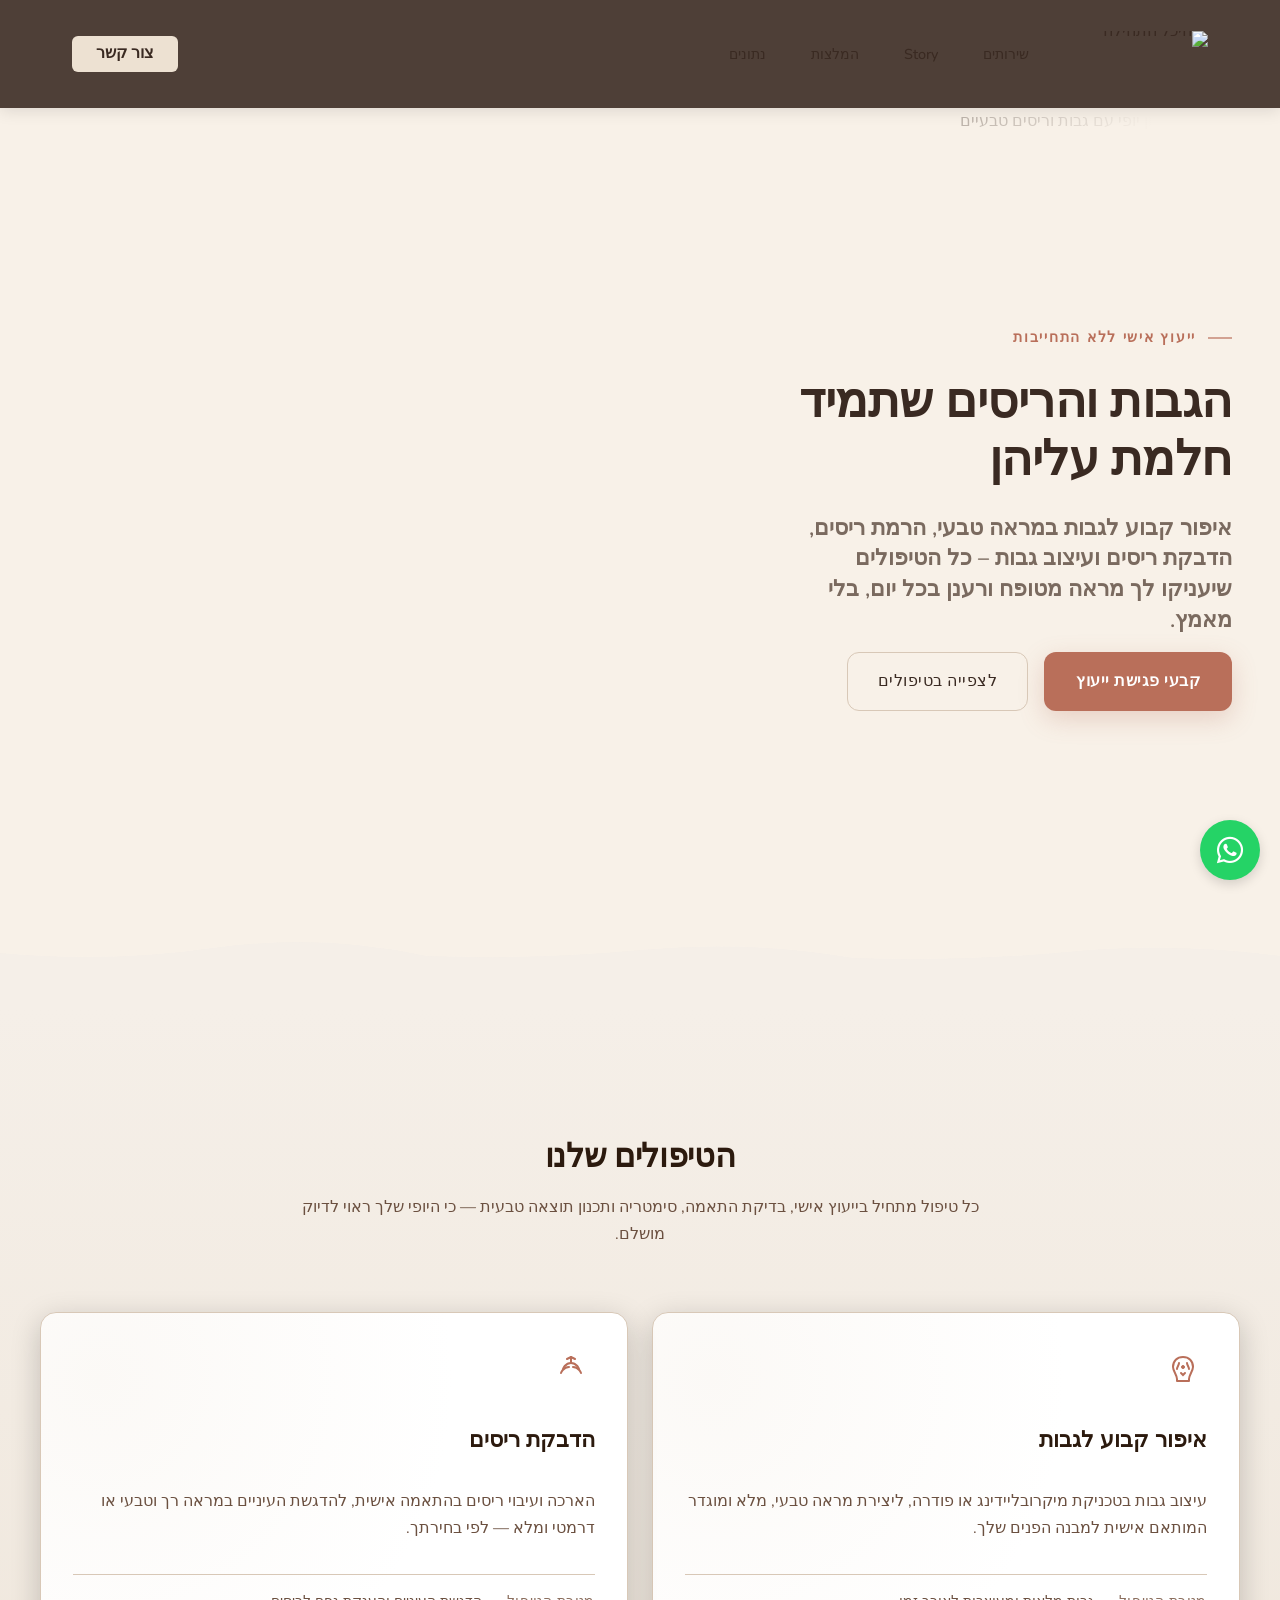
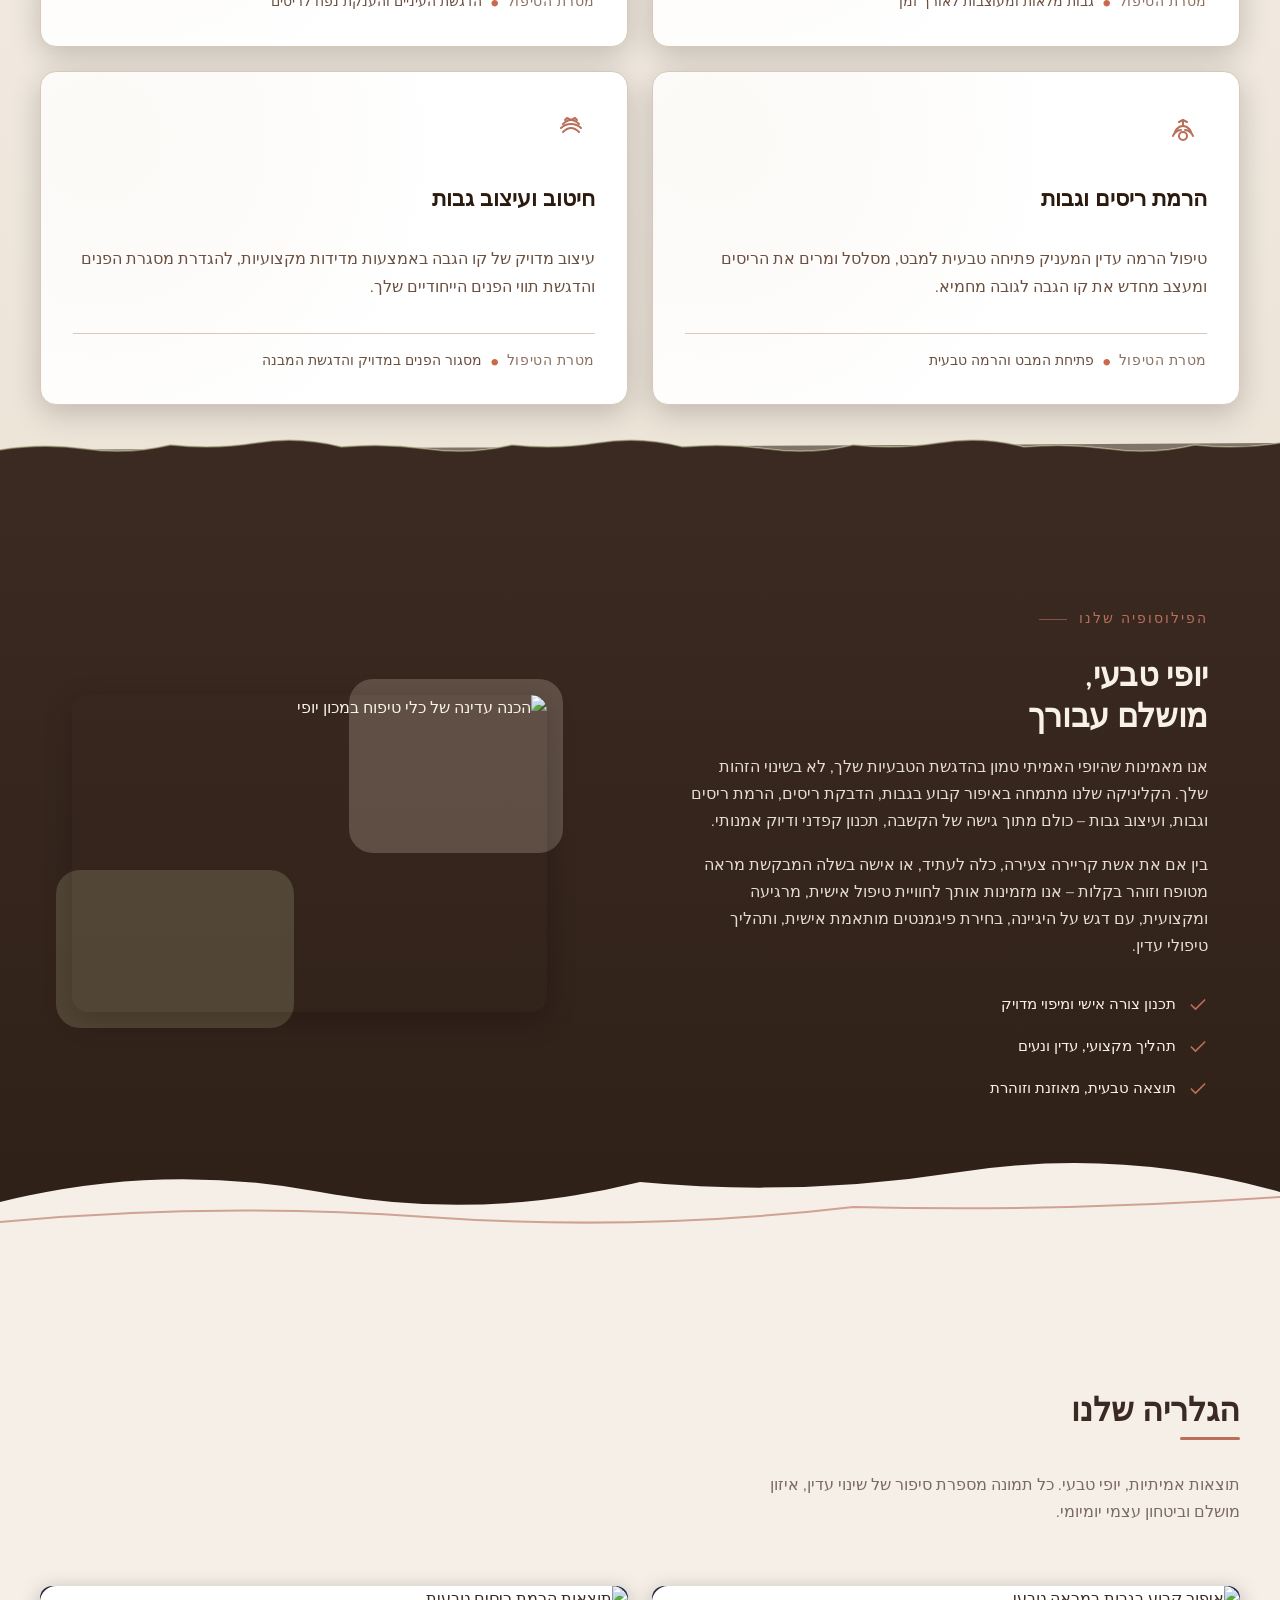
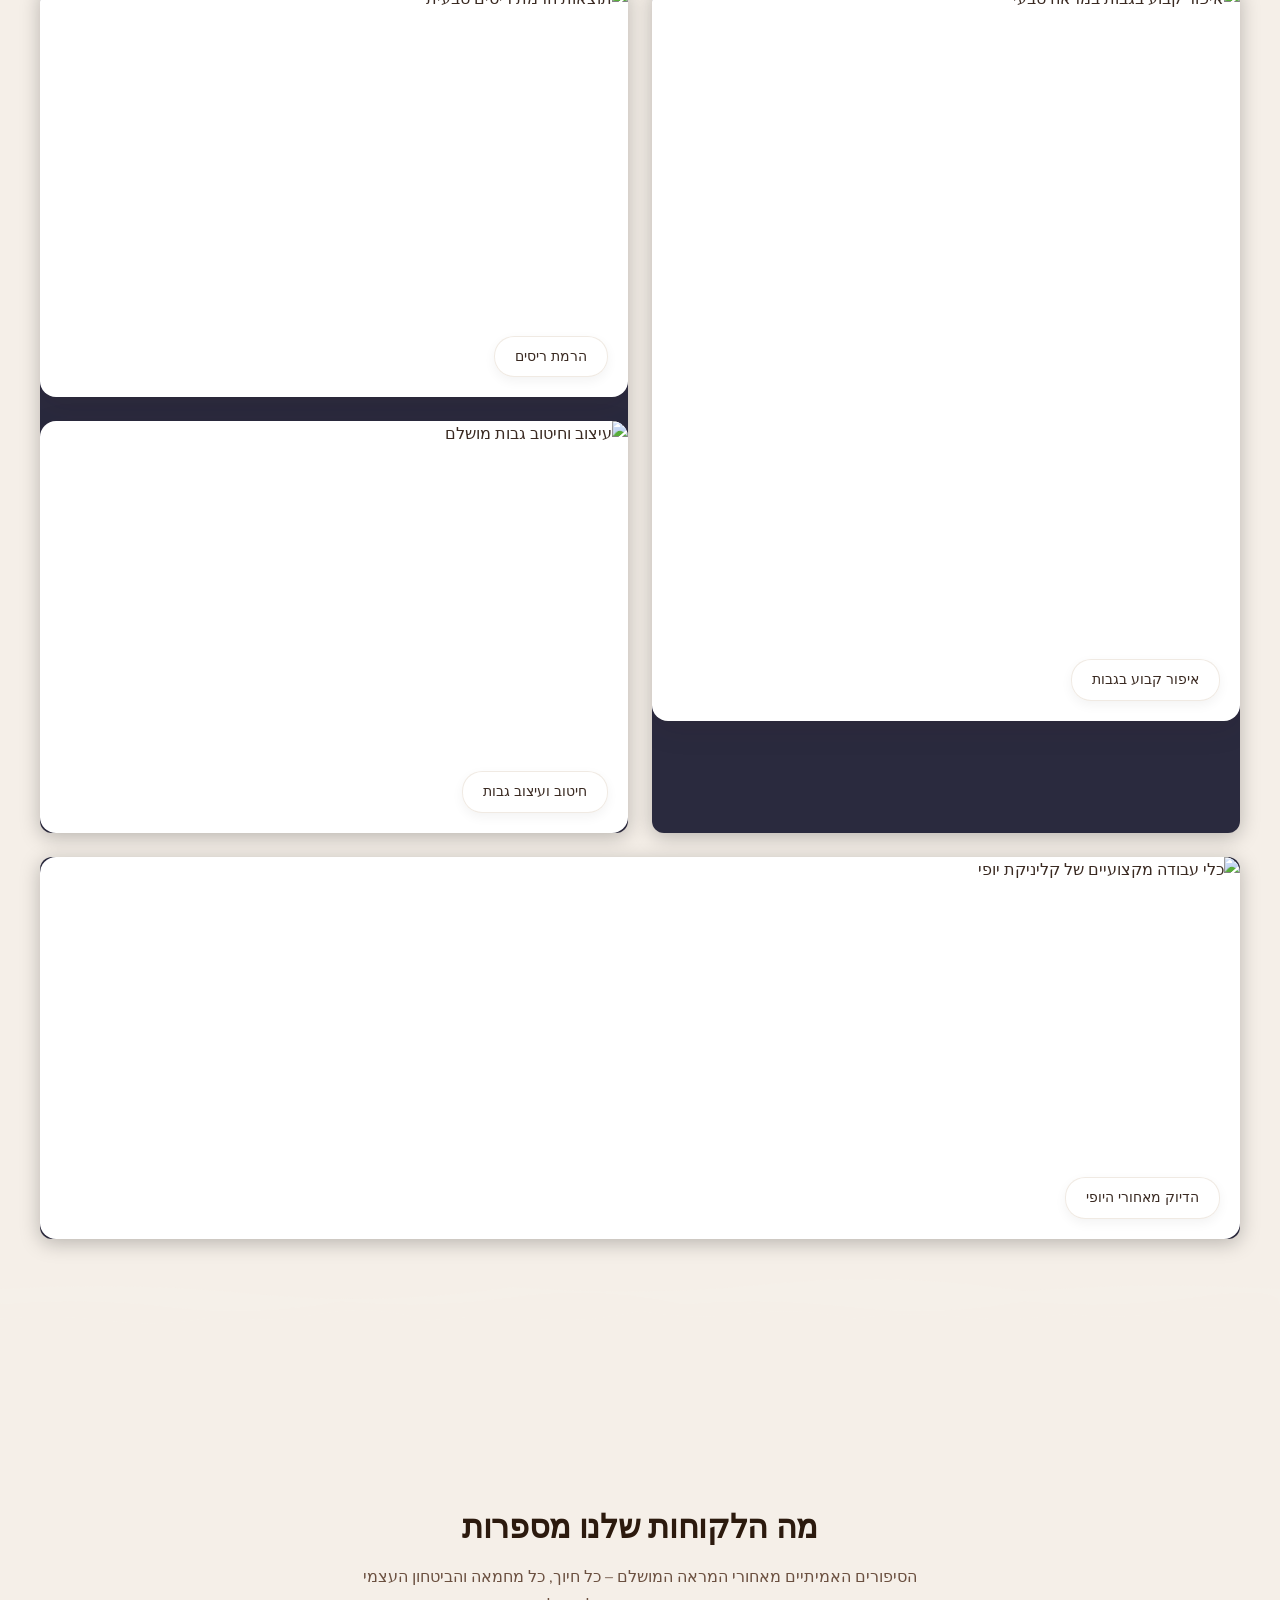
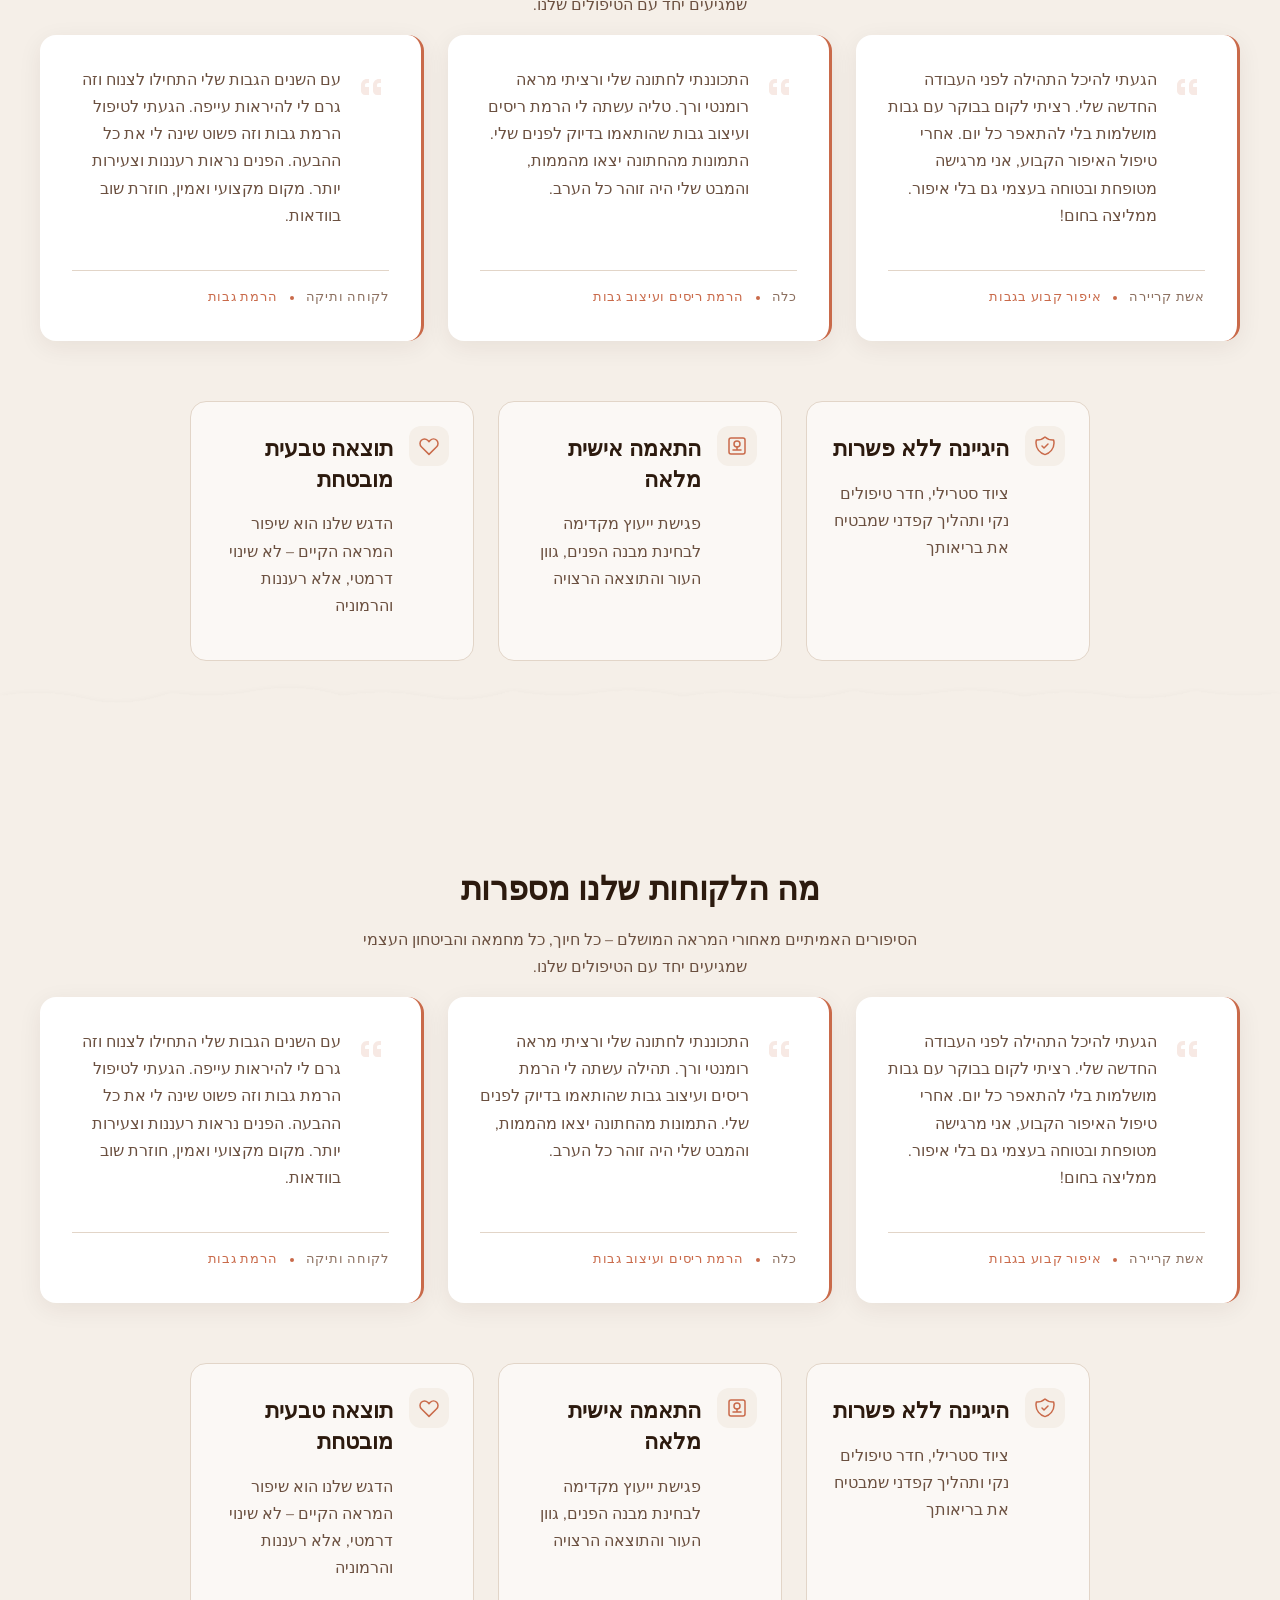
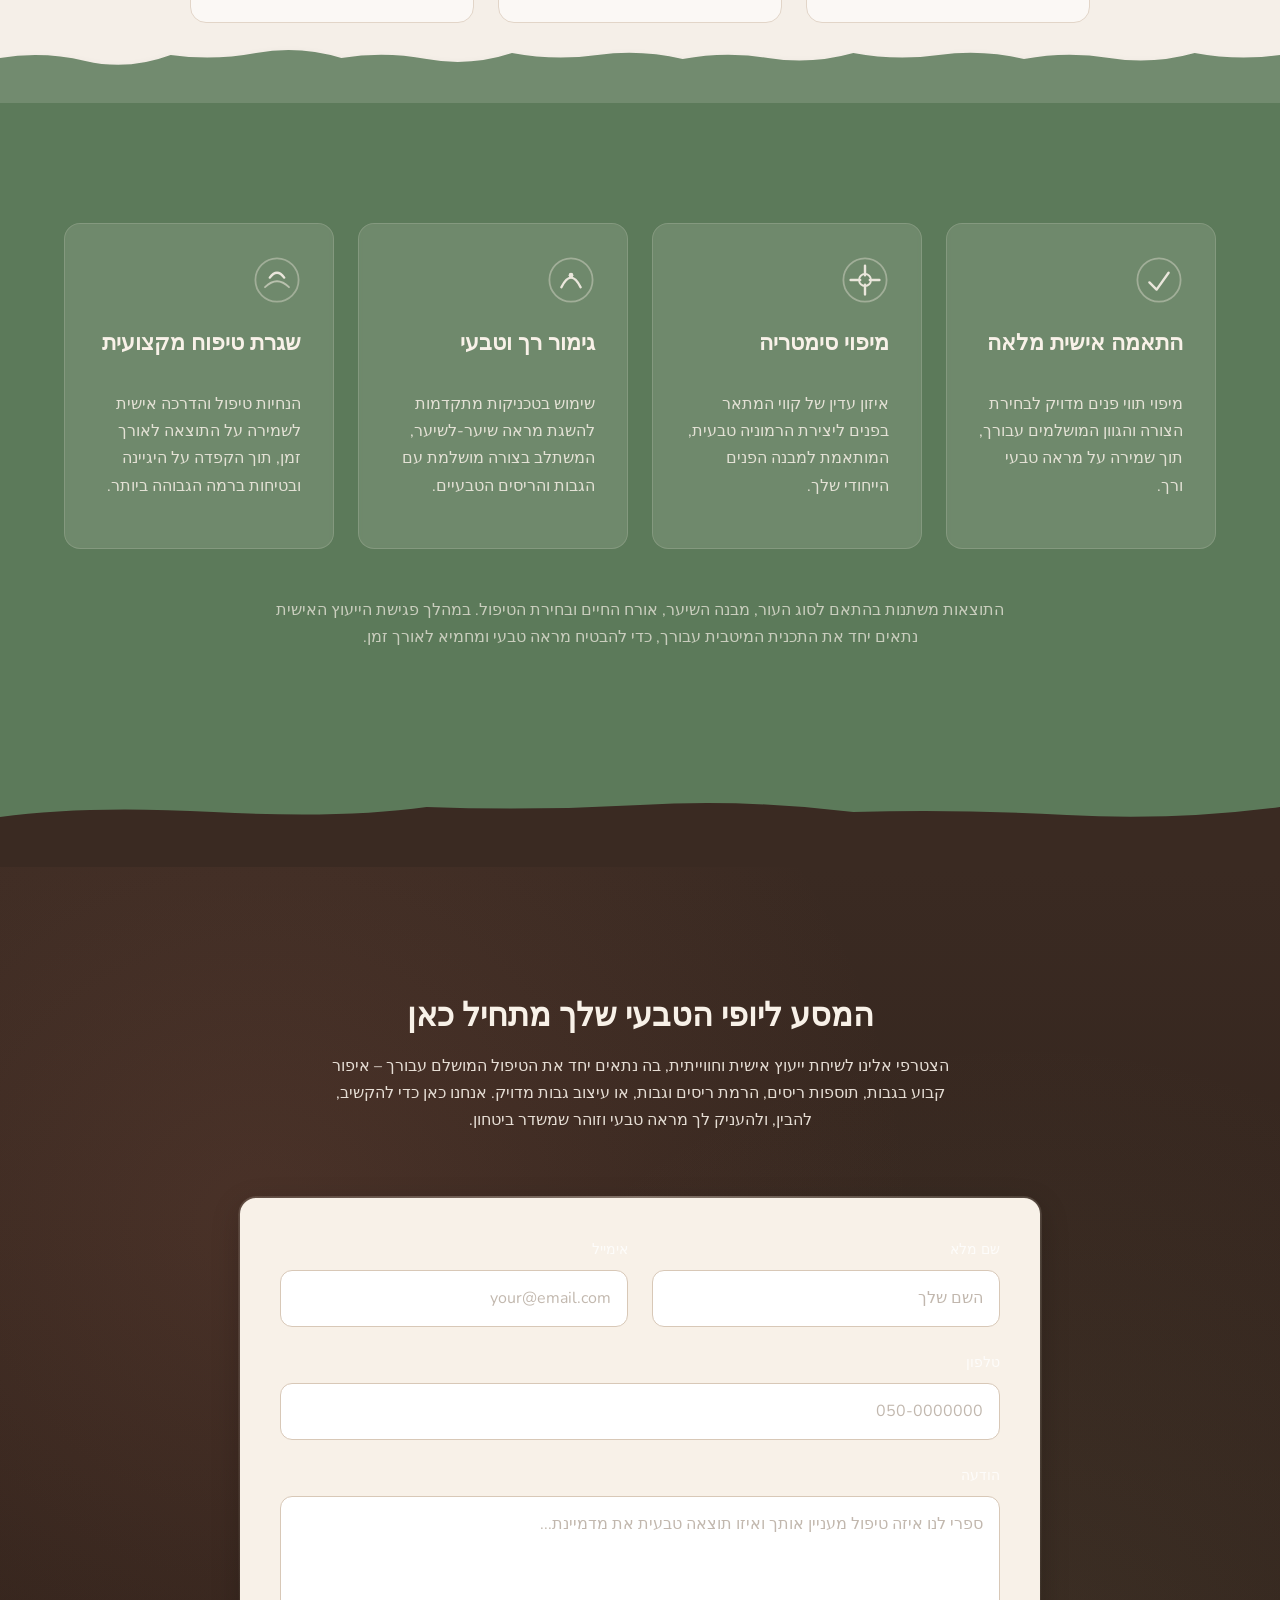
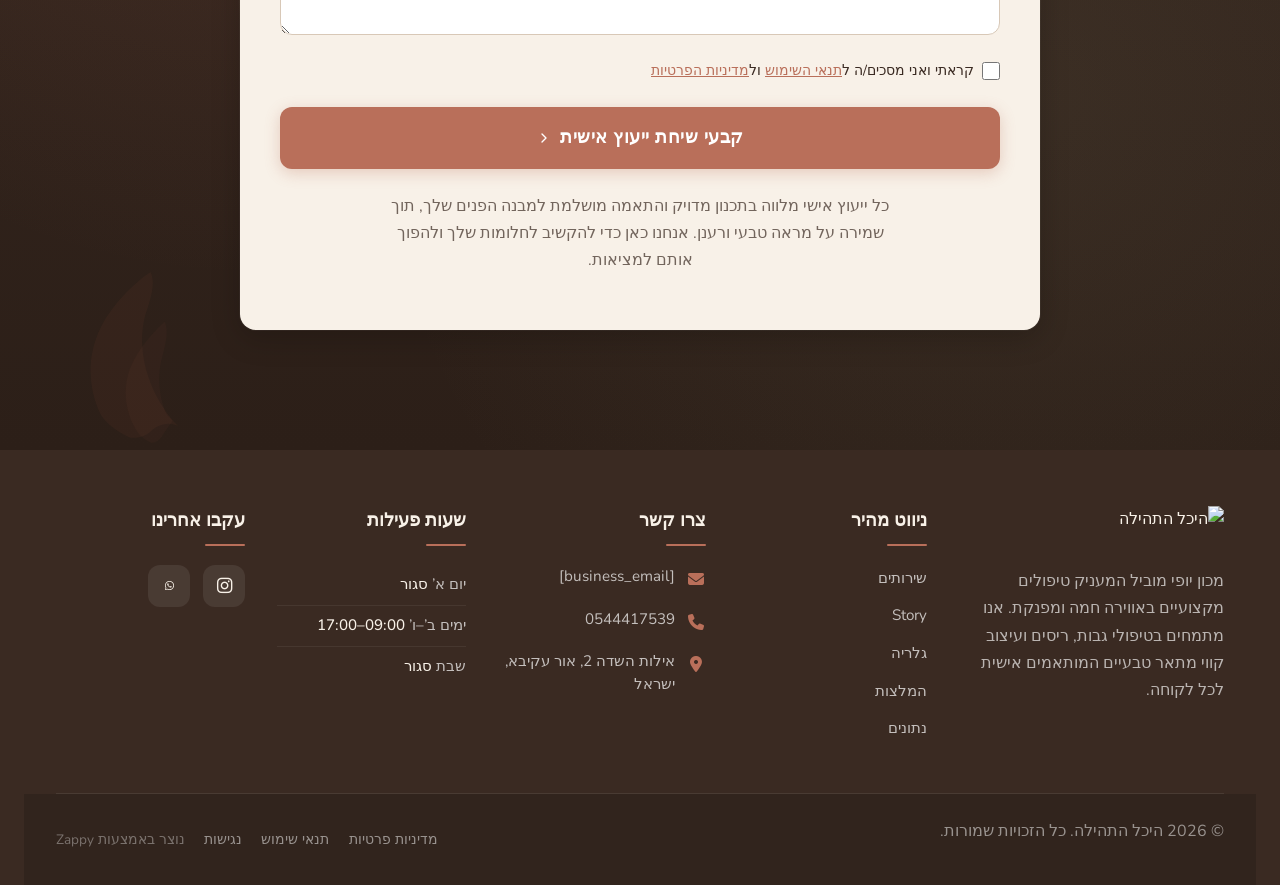
==== commit d5d3f179: "Background sync: Progressive GitHub Sync" ====
--- a/public/index.html
+++ b/public/index.html
@@ -1 +1 @@
-<!doctype html><html dir="rtl" lang="he"><head><meta charset="UTF-8"><meta content="width=device-width,initial-scale=1" name="viewport"><meta content="index, follow" name="robots"><title>גלי את היופי הטבעי שלך — היכל התהילה</title><meta content="היכל התהילה – מרפאת יופי מובילה לטיפולי מיקרובליידינג, תוספות ריסים והרמת גבות. גלי את הגרסה הזוהרת ביותר שלך עם מומחי אסתטיקה מקצועיים. הזמיני תור עוד היום!" name="description"><meta content="Beauty & Aesthetics, beauty aesthetics near me, היכל התהילה, טיפולי יופי, מיקרובליידינג" name="keywords"><link href="/assets/favicon.ico" rel="icon" type="image/x-icon"><link href="/assets/favicon-16x16.png" rel="icon" type="image/png" sizes="16x16"><link href="/assets/favicon-32x32.png" rel="icon" type="image/png" sizes="32x32"><link href="/assets/favicon-48x48.png" rel="icon" type="image/png" sizes="48x48"><link href="/assets/favicon-192x192.png" rel="icon" type="image/png" sizes="192x192"><link href="/assets/favicon-512x512.png" rel="icon" type="image/png" sizes="512x512"><link href="/assets/apple-touch-icon.png" rel="apple-touch-icon"><script>!function(){"use strict";var t="514090ba-dc22-474b-b9bd-a7d6b97053c4",e="https://api.zappy5.com/api/analytics/track",a=18e5,n=2592e6,o=!0,i=!0,r=!0;var s=function(){var e="zappy_visitor_"+t,a=null;try{if(a=localStorage.getItem(e)){var o=JSON.parse(a),i=Date.now();if(i-o.created<n)return o.lastSeen=i,localStorage.setItem(e,JSON.stringify(o)),o.id}}catch(t){console.warn("Zappy Analytics: LocalStorage not available")}var r="zv_"+Date.now()+"_"+Math.random().toString(36).substr(2,9);try{localStorage.setItem(e,JSON.stringify({id:r,created:Date.now(),lastSeen:Date.now()}))}catch(t){}return r}(),c=function(){var e="zappy_session_"+t,n=null;try{if(n=sessionStorage.getItem(e)){var o=JSON.parse(n),i=Date.now();if(i-o.timestamp<a)return o.timestamp=i,sessionStorage.setItem(e,JSON.stringify(o)),o.id}}catch(t){console.warn("Zappy Analytics: SessionStorage not available")}var r="zs_"+Date.now()+"_"+Math.random().toString(36).substr(2,9);try{sessionStorage.setItem(e,JSON.stringify({id:r,timestamp:Date.now()}))}catch(t){}return r}();function l(a,n){n=n||{};var o={website_id:t,event_type:a,page_path:window.location.pathname,referrer:document.referrer||"direct",visitor_id:s,session_id:c,metadata:n};if(navigator.sendBeacon){var i=new Blob([JSON.stringify(o)],{type:"application/json"});navigator.sendBeacon(e,i)}else fetch(e,{method:"POST",headers:{"Content-Type":"application/json"},body:JSON.stringify(o),keepalive:!0}).catch(function(t){console.warn("Zappy Analytics: Failed to track event",t)})}o&&l("pageview",{title:document.title,url:window.location.href}),i&&document.addEventListener("click",function(t){var e=t.target;if("BUTTON"===e.tagName||e.closest("button")){var a="BUTTON"===e.tagName?e:e.closest("button");l("click",{element:"button",text:a.textContent.trim().substring(0,100),id:a.id||null,class:a.className||null})}else if("A"===e.tagName||e.closest("a")){var n="A"===e.tagName?e:e.closest("a");l("navigation",{element:"link",text:n.textContent.trim().substring(0,100),href:n.href,external:n.hostname!==window.location.hostname})}},!0),r&&document.addEventListener("submit",function(t){var e=t.target;l("form_submit",{form_id:e.id||null,form_name:e.name||null,form_action:e.action||null,form_method:e.method||"GET"})},!0);var d=Date.now();window.addEventListener("beforeunload",function(){l("page_unload",{time_on_page:Math.floor((Date.now()-d)/1e3),page_path:window.location.pathname})}),window.zappyAnalytics={track:l,getVisitorId:function(){return s},getSessionId:function(){return c}}}()</script><meta content="גלי את היופי הטבעי שלך — היכל התהילה" property="og:title"><meta content="היכל התהילה – מרפאת יופי מובילה לטיפולי מיקרובליידינג, תוספות ריסים והרמת גבות. גלי את הגרסה הזוהרת ביותר שלך עם מומחי אסתטיקה מקצועיים. הזמיני תור עוד היום!" property="og:description"><meta content="summary_large_image" name="twitter:card"><meta content="גלי את היופי הטבעי שלך — היכל התהילה" name="twitter:title"><meta content="היכל התהילה – מרפאת יופי מובילה לטיפולי מיקרובליידינג, תוספות ריסים והרמת גבות. גלי את הגרסה הזוהרת ביותר שלך עם מומחי אסתטיקה מקצועיים. הזמיני תור עוד היום!" name="twitter:description"><script type="application/ld+json">{"@context":"https://schema.org","@graph":[{"@type":"LocalBusiness","@id":"https://heichal-hatehila.zappy5.app#organization","name":"היכל התהילה","url":"https://heichal-hatehila.zappy5.app","description":"A professional beauty clinic specializing in permanent makeup and lash & brow treatments. Services include permanent eyebrow makeup, lash extensions, lash and brow lifting, and eyebrow contouring and shaping. The clinic focuses on enhancing natural beauty through semi-permanent and permanent aesthetic procedures.","address":{"@type":"PostalAddress","streetAddress":"אילות השדה 2, אור עקיבא, ישראל"},"contactPoint":[{"@type":"ContactPoint","contactType":"customer service","telephone":"0544417539"}]},{"@type":"WebSite","@id":"https://heichal-hatehila.zappy5.app#website","url":"https://heichal-hatehila.zappy5.app","name":"היכל התהילה","publisher":{"@id":"https://heichal-hatehila.zappy5.app#organization"}},{"@type":"ContactPage","@id":"https://heichal-hatehila.zappy5.app#contactpage","url":"https://heichal-hatehila.zappy5.app","name":"גלי את היופי הטבעי שלך — היכל התהילה","mainEntity":{"@id":"https://heichal-hatehila.zappy5.app#organization"},"potentialAction":{"@type":"CommunicateAction","target":{"@type":"EntryPoint","urlTemplate":"https://heichal-hatehila.zappy5.app/api/email/contact-form","actionPlatform":["http/method=POST"],"contentType":"application/json"},"instrument":[{"@type":"PropertyValue","name":"name","propertyID":"text","valueRequired":true,"description":"השם שלך"},{"@type":"PropertyValue","name":"email","propertyID":"email","valueRequired":true,"description":"your@email.com"},{"@type":"PropertyValue","name":"phone","propertyID":"tel","valueRequired":true,"description":"050-0000000"},{"@type":"PropertyValue","name":"message","propertyID":"textarea","valueRequired":false,"description":"ספרי לנו איזה טיפול מעניין אותך ואיזו תוצאה טבעית את מדמיינת..."},{"@type":"PropertyValue","name":"privacy_consent","propertyID":"checkbox","valueRequired":true}]}}]}</script><meta content="website" property="og:type"><meta content="he_IL" property="og:locale"><link href="https://cdnjs.cloudflare.com/ajax/libs/font-awesome/6.4.0/css/all.min.css" rel="stylesheet"><style>.skip-link{position:absolute;top:0;left:0;transform:translateY(-200%);padding:12px 18px;background:var(--bg-dark,#1a1a1a);color:var(--text-light,#fff);font-weight:600;border-radius:0 0 8px 0;z-index:10000}.skip-link:focus{transform:none;outline:2px solid var(--ring,#fff);outline-offset:2px}:focus-visible{outline:2px solid var(--ring,currentColor);outline-offset:3px}</style><link href="/assets/favicon.ico" rel="icon" type="image/x-icon"><link href="/assets/favicon-16x16.png" rel="icon" type="image/png" sizes="16x16"><link href="/assets/favicon-32x32.png" rel="icon" type="image/png" sizes="32x32"><link href="/assets/favicon-48x48.png" rel="icon" type="image/png" sizes="48x48"><link href="/assets/favicon-192x192.png" rel="icon" type="image/png" sizes="192x192"><link href="/assets/favicon-512x512.png" rel="icon" type="image/png" sizes="512x512"><link href="/assets/apple-touch-icon.png" rel="apple-touch-icon"><link href="https://cdn.jsdelivr.net/npm/vanilla-cookieconsent@3/dist/cookieconsent.css" rel="stylesheet"><script src="https://cdn.jsdelivr.net/npm/vanilla-cookieconsent@3/dist/cookieconsent.umd.js"></script><script src="https://cdn.jsdelivr.net/gh/mickidum/acc_toolbar/acctoolbar/acctoolbar.min.js"></script><link href="/styles.css" rel="stylesheet"><script>window.ZAPPY_WEBSITE_ID="514090ba-dc22-474b-b9bd-a7d6b97053c4",window.ZAPPY_API_BASE="https://api.zappy5.com"</script><style id="zappy-dropdown-submenu-styles">#navMenu li:has(.sub-menu),.nav-menu li:has(.sub-menu),.navbar li:has(.sub-menu),nav li:has(.sub-menu){position:relative}#navMenu .sub-menu,.nav-menu .sub-menu,.navbar .sub-menu,nav .sub-menu{display:block!important;position:absolute!important;top:100%;left:0;min-width:220px;background:#fff;border-radius:8px;box-shadow:0 8px 25px rgba(0,0,0,.15);padding:8px 0;opacity:0;visibility:hidden;transform:translateY(10px);transition:all .3s ease;z-index:1000;list-style:none;pointer-events:none}#navMenu li:hover>.sub-menu,.nav-menu li:hover>.sub-menu,.navbar li:hover>.sub-menu,nav li:hover>.sub-menu{opacity:1!important;visibility:visible!important;transform:translateY(0)!important;pointer-events:auto!important}.sub-menu li{list-style:none;margin:0;padding:0}.sub-menu a{display:block!important;padding:10px 16px!important;color:var(--text-dark,#333)!important;font-weight:500;text-decoration:none;white-space:nowrap;transition:background-color .2s}.sub-menu .zappy-nav-child>a{padding-left:28px!important;font-size:.9em!important;opacity:.85!important}[dir=rtl] .sub-menu .zappy-nav-child>a,html[lang=ar] .sub-menu .zappy-nav-child>a,html[lang=he] .sub-menu .zappy-nav-child>a{padding-left:10px!important;padding-right:28px!important}.sub-menu .zappy-nav-parent>a{font-weight:600!important}.sub-menu a:hover{background-color:#f5f5f5}[dir=rtl] .nav-menu .sub-menu,[dir=rtl] .navbar .sub-menu,[dir=rtl] nav .sub-menu,html[lang=ar] .nav-menu .sub-menu,html[lang=ar] .navbar .sub-menu,html[lang=ar] nav .sub-menu,html[lang=he] .nav-menu .sub-menu,html[lang=he] .navbar .sub-menu,html[lang=he] nav .sub-menu{left:auto!important;right:0!important}.sub-menu:empty,.sub-menu:not(:has(li)):not(:has(> a)),.sub-menu:not(:has(li:not(.zappy-hidden-menu-item))):not(:has(> a)){display:none!important;opacity:0!important;visibility:hidden!important;pointer-events:none!important}li:has(.menu-group-title):hover>.sub-menu{opacity:1!important;visibility:visible!important;transform:translateY(0)!important;pointer-events:auto!important}#navMenu>li>.menu-group-title,.nav-menu>li>.menu-group-title{display:inline-block;padding:.5rem 1rem;cursor:default;user-select:none}@media (max-width:768px){#navMenu .sub-menu,.nav-menu .sub-menu,.navbar .sub-menu,nav .sub-menu{position:static!important;transform:none!important;box-shadow:none!important;background:0 0!important;max-height:0;overflow:hidden;opacity:0;visibility:hidden;transition:max-height .3s ease,opacity .3s ease;padding:0!important;border-radius:0!important}#navMenu .sub-menu.mobile-expanded,.nav-menu .sub-menu.mobile-expanded,.navbar .sub-menu.mobile-expanded{max-height:none!important;overflow-y:visible!important;opacity:1!important;visibility:visible!important;padding:8px 0 8px 16px!important}[dir=rtl] .sub-menu.mobile-expanded,html[lang=he] .sub-menu.mobile-expanded{padding:8px 16px 8px 0!important}#navMenu li:hover>.sub-menu,.nav-menu li:hover>.sub-menu,.navbar li:hover>.sub-menu,nav li:hover>.sub-menu{opacity:0;visibility:hidden;pointer-events:none}#navMenu li>.sub-menu.mobile-expanded,.nav-menu li>.sub-menu.mobile-expanded,.navbar li>.sub-menu.mobile-expanded,nav li>.sub-menu.mobile-expanded{opacity:1!important;visibility:visible!important;pointer-events:auto!important}#navMenu li:has(.sub-menu),.nav-menu li:has(.sub-menu),.navbar li:has(.sub-menu),nav li:has(.sub-menu){display:flex!important;flex-wrap:wrap!important;align-items:center!important;position:relative!important;min-height:44px!important}#navMenu li:has(.sub-menu)>a,.nav-menu li:has(.sub-menu)>a,.navbar li:has(.sub-menu)>a,nav li:has(.sub-menu)>a{flex:1!important;min-width:0!important}#navMenu li:has(.sub-menu)>.menu-group-title,.nav-menu li:has(.sub-menu)>.menu-group-title,.navbar li:has(.sub-menu)>.menu-group-title,nav li:has(.sub-menu)>.menu-group-title{flex:1!important;min-width:0!important;padding:0!important;line-height:inherit!important}#navMenu li:has(.sub-menu)>.sub-menu,.nav-menu li:has(.sub-menu)>.sub-menu,.navbar li:has(.sub-menu)>.sub-menu,nav li:has(.sub-menu)>.sub-menu{flex-basis:100%!important;width:100%!important}#navMenu li:has(.sub-menu)>a [class*=arrow],#navMenu li:has(.sub-menu)>a [class*=chevron],.nav-menu li:has(.sub-menu)>a .fa-angle-down,.nav-menu li:has(.sub-menu)>a .fa-chevron-down,.nav-menu li:has(.sub-menu)>a [class*=arrow],.nav-menu li:has(.sub-menu)>a [class*=chevron],nav li:has(.sub-menu)>a [class*=arrow],nav li:has(.sub-menu)>a [class*=chevron]{display:none!important;visibility:hidden!important}.mobile-submenu-toggle{display:flex!important;align-items:center!important;justify-content:center!important;width:44px!important;height:auto!important;background:0 0!important;border:none!important;cursor:pointer!important;color:var(--text-light)!important;position:static!important;flex-shrink:0!important;align-self:stretch!important;z-index:2!important;padding:0!important;margin:0!important}.mobile-submenu-toggle::after{content:''!important;width:0!important;height:0!important;border-left:6px solid transparent!important;border-right:6px solid transparent!important;border-top:7px solid currentColor!important;transition:transform .3s ease!important}.mobile-submenu-toggle.expanded::after{transform:rotate(180deg)!important}.sub-menu a{padding:10px 0!important;display:block!important;color:var(--text-light)!important;white-space:normal!important}.sub-menu .zappy-nav-child>a{padding-left:28px!important;font-size:.9em!important;opacity:.85!important}[dir=rtl] .sub-menu .zappy-nav-child>a,html[lang=ar] .sub-menu .zappy-nav-child>a,html[lang=he] .sub-menu .zappy-nav-child>a{padding-left:0!important;padding-right:28px!important}.sub-menu .zappy-nav-parent>a{font-weight:600!important}#navMenu.active,.nav-menu.active{max-width:100vw!important;overflow-x:hidden!important;box-sizing:border-box!important}.navbar .sub-menu li a,.zappy-products-dropdown .sub-menu a,nav.navbar .sub-menu li a{color:var(--text-light)!important}}@media (min-width:769px){.mobile-submenu-toggle{display:none!important}}</style><style id="zappy-widget-visibility">html[dir=rtl] .whatsapp-float{right:20px!important;left:auto!important}html:not([dir]) .whatsapp-float,html[dir=ltr] .whatsapp-float{left:20px!important;right:auto!important}html[dir=rtl] #mic-access-tool-general-button,html[dir=rtl] #mic-init-access-tool #mic-access-tool-general-button,html[dir=rtl] #mic-init-access-tool .mic-access-tool-general-button,html[dir=rtl] ._access-icon,html[dir=rtl] .mic-access-tool-general-button{left:20px!important;right:auto!important}html:not([dir]) #mic-access-tool-general-button,html:not([dir]) #mic-init-access-tool #mic-access-tool-general-button,html:not([dir]) #mic-init-access-tool .mic-access-tool-general-button,html:not([dir]) ._access-icon,html:not([dir]) .mic-access-tool-general-button,html[dir=ltr] #mic-access-tool-general-button,html[dir=ltr] #mic-init-access-tool #mic-access-tool-general-button,html[dir=ltr] #mic-init-access-tool .mic-access-tool-general-button,html[dir=ltr] ._access-icon,html[dir=ltr] .mic-access-tool-general-button{right:20px!important;left:auto!important}@media (max-width:768px){.whatsapp-float{display:flex!important}}@media (min-width:769px){.whatsapp-float{display:flex!important}}@media (max-width:768px){#mic-access-tool-general-button,#mic-init-access-tool #mic-access-tool-general-button,#mic-init-access-tool .mic-access-tool-general-button,._access-icon,.mic-access-tool-general-button{display:flex!important;visibility:visible!important;opacity:1!important;pointer-events:auto!important}#mic-access-tool-box.opened-mic-access-tool,#mic-init-access-tool #mic-access-tool-box.opened-mic-access-tool,.mic-access-tool-box.opened-mic-access-tool{visibility:visible!important;opacity:1!important;pointer-events:auto!important}}@media (min-width:769px){#mic-access-tool-general-button,#mic-init-access-tool #mic-access-tool-general-button,#mic-init-access-tool .mic-access-tool-general-button,._access-icon,.mic-access-tool-general-button{display:flex!important;visibility:visible!important;opacity:1!important;pointer-events:auto!important}#mic-access-tool-box.opened-mic-access-tool,#mic-init-access-tool #mic-access-tool-box.opened-mic-access-tool,.mic-access-tool-box.opened-mic-access-tool{visibility:visible!important;opacity:1!important;pointer-events:auto!important}}</style></head><body><a href="#main" class="skip-link">דלג לתוכן הראשי</a><nav class="navbar"><button class="mobile-toggle" aria-label="Menu" id="mobileToggle"><svg viewBox="0 0 24 24" fill="none" class="hamburger-icon" height="24" width="24"><path d="M3 12h18M3 6h18M3 18h18" stroke="currentColor" stroke-width="2" stroke-linecap="round"></path></svg> <svg viewBox="0 0 24 24" fill="none" class="close-icon" height="24" width="24" style="display:none"><path d="M18 6L6 18M6 6l12 12" stroke="currentColor" stroke-width="2" stroke-linecap="round"></path></svg></button> <button class="phone-header-btn" aria-label="Call" data-phone="0544417539"><svg viewBox="0 0 24 24" fill="currentColor" width="20" height="20"><path d="M22 16.92v3a2 2 0 0 1-2.18 2 19.79 19.79 0 0 1-8.63-3.07 19.5 19.5 0 0 1-6-6 19.79 19.79 0 0 1-3.07-8.67A2 2 0 0 1 4.11 2h3a2 2 0 0 1 2 1.72 12.84 12.84 0 0 0 .7 2.81 2 2 0 0 1-.45 2.11L8.09 9.91a16 16 0 0 0 6 6l1.27-1.27a2 2 0 0 1 2.11-.45 12.84 12.84 0 0 0 2.81.7A2 2 0 0 1 22 16.92z"></path></svg></button><div class="nav-container"><div class="nav-right-group"><div class="nav-brand"><a href="/" class="logo-link"><img alt="היכל התהילה" src="/assets/site-----image-1.webp" class="logo"></a></div><ul class="nav-menu" id="navMenu"><li><a href="#services">שירותים</a></li><li><a href="#story">Story</a></li><li><a href="#testimonials">המלצות</a></li><li><a href="#stats">נתונים</a></li><li class="mobile-contact-link nav-cta-mobile-item"><a href="#cta" class="nav-cta-btn">צור קשר</a></li></ul></div><div class="nav-cta-container"><a href="#cta" class="nav-cta-btn">צור קשר</a></div></div></nav><script>window.addEventListener("load",function(){const e=document.querySelector(".navbar, nav, header");if(!e)return void console.log("[Navbar] Navbar element not found");let t=document.getElementById("mobileToggle")||document.querySelector(".mobile-toggle")||document.querySelector(".hamburger")||document.querySelector(".hamburger-menu")||document.querySelector(".menu-toggle")||document.querySelector(".burger-menu")||document.querySelector('[aria-label="Menu"]')||document.querySelector('[aria-label="תפריט"]');const o=document.querySelector(".phone-header-btn"),n=window.getComputedStyle(e);let r=n.backgroundColor;if(console.log("[Navbar] Initial navbar background:",r),"transparent"===r||"rgba(0, 0, 0, 0)"===r||r.startsWith("rgba")&&r.includes(", 0)")){const e=n.backgroundImage;if(e&&"none"!==e)console.log("[Navbar] Navbar has background image/gradient, using dark text"),r="rgb(240, 240, 240)";else{const e=window.getComputedStyle(document.body).backgroundColor;console.log("[Navbar] Navbar transparent, using body background:",e),r=e}}const a=r.match(/\d+/g);if(a&&a.length>=3){const e=(.299*parseInt(a[0])+.587*parseInt(a[1])+.114*parseInt(a[2]))/255;console.log("[Navbar] Mobile button colors preserved from Claude CSS (luminance:",e.toFixed(2)+")");const n=document.createElement("style");n.id="zappy-mobile-nav-fix";document.documentElement.lang;document.documentElement.dir,n.textContent='\n        /* Hide mobile buttons on desktop, show only on mobile */\n        @media (min-width: 769px) {\n          .mobile-toggle,\n          .phone-header-btn {\n            display: none !important;\n          }\n        }\n        \n        /* Show and position mobile buttons correctly on mobile */\n        @media (max-width: 768px) {\n          .navbar,\n          nav.navbar {\n            min-height: 70px !important;\n          }\n\n          .mobile-toggle,\n          .phone-header-btn {\n            position: absolute !important;\n            top: 0 !important;\n            bottom: 0 !important;\n            margin-top: auto !important;\n            margin-bottom: auto !important;\n            transform: none !important;\n            z-index: 1001 !important;\n            display: flex !important;\n            align-items: center !important;\n            justify-content: center !important;\n            width: 36px !important;\n            height: 36px !important;\n            border-radius: 50% !important;\n            border: none !important;\n            cursor: pointer !important;\n            padding: 6px !important;\n            background: none !important;\n            color: var(--nav-text, var(--text-light)) !important;\n            touch-action: manipulation !important;\n            -webkit-tap-highlight-color: transparent !important;\n          }\n\n          html[data-zappy-site-type="ecommerce"] .phone-header-btn,\n          body[data-zappy-site-type="ecommerce"] .phone-header-btn,\n          html[data-zappy-site-type="ecommerce"] header .phone-header-btn,\n          html[data-zappy-site-type="ecommerce"] nav .phone-header-btn {\n            display: none !important;\n            visibility: hidden !important;\n            width: 0 !important;\n            height: 0 !important;\n            min-width: 0 !important;\n            overflow: hidden !important;\n          }\n          \n          /* LTR positioning (default): hamburger LEFT, phone RIGHT */\n          html:not([dir="rtl"]):not([lang="he"]):not([lang="ar"]) .mobile-toggle,\n          html[dir="ltr"] .mobile-toggle {\n            left: 12px !important;\n            right: auto !important;\n          }\n          html:not([dir="rtl"]):not([lang="he"]):not([lang="ar"]) .phone-header-btn,\n          html[dir="ltr"] .phone-header-btn {\n            right: 12px !important;\n            left: auto !important;\n          }\n          \n          /* RTL positioning: hamburger RIGHT, phone LEFT */\n          html[dir="rtl"] .mobile-toggle,\n          html[lang="he"] .mobile-toggle,\n          html[lang="ar"] .mobile-toggle {\n            right: 12px !important;\n            left: auto !important;\n          }\n          html[dir="rtl"] .phone-header-btn,\n          html[lang="he"] .phone-header-btn,\n          html[lang="ar"] .phone-header-btn {\n            left: 12px !important;\n            right: auto !important;\n          }\n          \n          /* CRITICAL: Ensure nav-container has min-height on mobile */\n          /* All children are positioned absolutely/fixed on mobile, so height:auto collapses to 0 */\n          .nav-container {\n            min-height: 70px !important;\n            position: relative !important;\n          }\n          \n          /* Ensure SVG icons are properly sized and inherit color */\n          .mobile-toggle svg,\n          .phone-header-btn svg {\n            width: 24px !important;\n            height: 24px !important;\n            /* Don\'t force display - let JavaScript control hamburger/close toggle */\n          }\n          \n          /* Reset nav-cta-container on mobile - remove desktop box-shadow/padding */\n          /* that creates a visible ghost box when CTA button is hidden */\n          .nav-cta-container {\n            box-shadow: none !important;\n            padding: 0 !important;\n          }\n          \n          /* Hide nav-cta-container entirely on mobile when there\'s no lang-switcher */\n          /* (only the CTA button is inside, and it\'s hidden on mobile) */\n          .nav-cta-container:not(:has(.lang-switcher)) {\n            display: none !important;\n          }\n          \n          /* CRITICAL: Prevent hero image fade gradient from bleeding over headline text */\n          /* The .image-fade-gradient has bottom: -30px (extends below parent) */\n          /* On mobile stacked layout, this overlaps the h1 text below the image */\n          .hero-image-column {\n            overflow: hidden !important;\n          }\n          .image-fade-gradient {\n            bottom: 0 !important;\n          }\n          \n          /* Hide desktop language switcher on mobile - hamburger menu handles it */\n          /* High specificity to override stored CSS */\n          .lang-switcher,\n          .nav-cta-container .lang-switcher,\n          .nav-container .lang-switcher,\n          .navbar .lang-switcher,\n          .navbar .nav-cta-container .lang-switcher {\n            display: none !important;\n          }\n        }\n      ';const r=document.getElementById("zappy-mobile-nav-fix");r&&r.remove(),document.head.appendChild(n),console.log("[Navbar] Critical CSS injected for mobile nav positioning");const i=window.innerWidth<=768;if(t){const e=t.querySelector(".hamburger-icon"),o=t.querySelector(".close-icon");e&&(e.style.setProperty("width","24px","important"),e.style.setProperty("height","24px","important"),e.style.setProperty("display","block","important")),o&&(o.style.setProperty("width","24px","important"),o.style.setProperty("height","24px","important"),o.style.setProperty("display","none","important")),i?(t.style.setProperty("position","absolute","important"),t.style.setProperty("top","0","important"),t.style.setProperty("bottom","0","important"),t.style.setProperty("margin-top","auto","important"),t.style.setProperty("margin-bottom","auto","important"),t.style.setProperty("transform","none","important"),t.style.setProperty("z-index","1001","important"),t.style.removeProperty("left"),t.style.removeProperty("right"),console.log("[Navbar] Mobile toggle positioning applied (mobile viewport)")):(t.style.removeProperty("position"),t.style.removeProperty("top"),t.style.removeProperty("transform"),t.style.removeProperty("z-index"),t.style.removeProperty("left"),t.style.removeProperty("right"),console.log("[Navbar] Desktop viewport - cleared mobile toggle inline positioning"))}if(o){const e=o.querySelector("svg");e&&(e.style.width="24px",e.style.height="24px",e.setAttribute("width","24"),e.setAttribute("height","24")),i?(o.style.setProperty("position","absolute","important"),o.style.setProperty("top","0","important"),o.style.setProperty("bottom","0","important"),o.style.setProperty("margin-top","auto","important"),o.style.setProperty("margin-bottom","auto","important"),o.style.setProperty("transform","none","important"),o.style.setProperty("z-index","1001","important"),o.style.removeProperty("left"),o.style.removeProperty("right"),console.log("[Navbar] Phone button positioning applied (mobile viewport)")):(o.style.removeProperty("position"),o.style.removeProperty("top"),o.style.removeProperty("transform"),o.style.removeProperty("z-index"),o.style.removeProperty("left"),o.style.removeProperty("right"),console.log("[Navbar] Desktop viewport - cleared phone button inline positioning"))}}else console.log("[Navbar] Could not parse background color:",r);t=document.getElementById("mobileToggle")||document.querySelector(".mobile-toggle")||document.querySelector(".hamburger")||document.querySelector(".hamburger-menu")||document.querySelector(".menu-toggle")||document.querySelector(".burger-menu")||document.querySelector('[aria-label="Menu"]')||document.querySelector('[aria-label="תפריט"]');const i=document.getElementById("navMenu")||document.querySelector(".nav-menu")||document.querySelector(".nav-links")||document.querySelector("nav ul:not(.submenu)");if(!t||!i)return void console.log("[Navbar] Mobile toggle or menu not found:",{toggle:!!t,menu:!!i});i.id||(i.id="navMenu"),console.log("[Navbar] Initializing mobile menu...");const l=t.cloneNode(!0);t.parentNode.replaceChild(l,t);var s=0;function p(e){var t=Date.now();t-s<300||(s=t,function(e){e.preventDefault(),e.stopPropagation();const t=l.querySelector(".hamburger-icon"),o=l.querySelector(".close-icon");i.classList.contains("active")?(i.classList.remove("active"),t&&t.style.setProperty("display","block","important"),o&&o.style.setProperty("display","none","important"),document.body.style.overflow="",document.body.classList.remove("menu-open"),console.log("[Navbar] Menu closed")):(i.classList.add("active"),t&&t.style.setProperty("display","none","important"),o&&o.style.setProperty("display","block","important"),document.body.style.overflow="hidden",document.body.classList.add("menu-open"),console.log("[Navbar] Menu opened"))}(e))}l.addEventListener("click",p),l.addEventListener("touchend",p),document.addEventListener("keydown",function(e){if(("Escape"===e.key||"Esc"===e.key)&&i.classList.contains("active")){const e=l.querySelector(".hamburger-icon"),t=l.querySelector(".close-icon");i.classList.remove("active"),e&&e.style.setProperty("display","block","important"),t&&t.style.setProperty("display","none","important"),document.body.style.overflow="",document.body.classList.remove("menu-open"),console.log("[Navbar] Menu closed (Escape)")}}),i.querySelectorAll("a").forEach(function(e){e.addEventListener("click",function(){if("#"===this.getAttribute("href"))return;const e=l.querySelector(".hamburger-icon"),t=l.querySelector(".close-icon");i.classList.remove("active"),e&&e.style.setProperty("display","block","important"),t&&t.style.setProperty("display","none","important"),document.body.style.overflow="",document.body.classList.remove("menu-open"),console.log("[Navbar] Menu closed (link clicked)")})});var m=i.querySelectorAll(".dropdown-toggle");m.forEach(function(e){e.addEventListener("click",function(e){e.preventDefault(),e.stopPropagation();var t=this.closest(".nav-dropdown");t&&(t.parentNode.querySelectorAll(".nav-dropdown.open").forEach(function(e){e!==t&&e.classList.remove("open")}),t.classList.toggle("open"),console.log("[Navbar] Dropdown toggled:",t.classList.contains("open")?"open":"closed"))})}),document.addEventListener("click",function(e){e.target.closest(".nav-dropdown")||document.querySelectorAll(".nav-dropdown.open").forEach(function(e){e.classList.remove("open")})}),console.log("[Navbar] Dropdown handlers initialized for "+m.length+" dropdowns"),o&&o.addEventListener("click",function(){const e=document.querySelectorAll('a[href^="tel:"]'),t=e.length>0?e[0].getAttribute("href").replace("tel:",""):"0544417539";window.location.href="tel:"+t,console.log("[Navbar] Phone button clicked")}),console.log("[Navbar] Mobile menu initialized successfully")})</script><main id="main"><section class="index-hero-section" data-band-index="0" data-layout-spec="בית-hero" id="hero" style="--hero-fade-color:var(--bg-light)" data-hero-treatment="fade-bleed" data-hero-type="fullscreen-scrim"><img alt="אישה רגועה במכון יופי עם גבות וריסים טבעיים" src="/assets/site-index-hero-image-1.webp" data-context="A warm, softly lit beauty treatment room. A relaxed woman in her 30s with naturally full eyebrows and long, lifted lashes sits with her eyes gently closed, facing the right side of the frame. Her skin glows with a natural, dewy finish. The background shows soft linen textures, a small ceramic vase with dried wheat, and warm oat-cream walls. Cinematic depth of field, shot on a 85mm lens, editorial beauty photography style." data-placeholder="index-hero-image-1" height="800" loading="eager" width="1200" class="hero-fade-img" data-hero-bg="true" fetchpriority="high"><div class="hero-fade-content"><span class="hero-micro-accent">ייעוץ אישי ללא התחייבות</span><h1 class="display-xl">הגבות והריסים שתמיד חלמת עליהן</h1><h3 class="hero-subtitle">איפור קבוע לגבות במראה טבעי, הרמת ריסים, הדבקת ריסים ועיצוב גבות – כל הטיפולים שיעניקו לך מראה מטופח ורענן בכל יום, בלי מאמץ.</h3><div class="hero-cta-row"><a href="#contact" class="btn-primary">קבעי פגישת ייעוץ</a> <a href="#services" class="btn-secondary">לצפייה בטיפולים</a></div></div><div class="index-hero-divider-wrapper"><svg viewBox="0 0 1200 80" xmlns="http://www.w3.org/2000/svg" aria-hidden="true" data-no-icon-edit="true" preserveAspectRatio="none"><path d="M0,80 L0,25 Q100,35 200,20 T400,28 Q500,32 600,22 T800,30 Q900,34 1000,24 T1200,28 L1200,80 Z" fill="#F5EFE8"></path></svg></div></section><section class="index-services-section" data-band-index="1" data-layout-spec="בית-services" id="services"><div class="index-services-section__container" id="zappy-section-2"><div class="index-services-section__intro" id="zappy-section-3"><h2 class="index-services-section__title">הטיפולים שלנו</h2><p class="index-services-section__subtitle">כל טיפול מתחיל בייעוץ אישי, בדיקת התאמה, סימטריה ותכנון תוצאה טבעית — כי היופי שלך ראוי לדיוק מושלם.</p></div><div class="index-services-section__grid" id="zappy-section-4"><article class="index-services-section__card" id="zappy-section-5"><div class="index-services-section__card-icon" id="zappy-section-6" aria-hidden="true"><svg viewBox="0 0 48 48" xmlns="http://www.w3.org/2000/svg" data-element-type="icon" data-icon-type="svg" fill="none"><path d="M24 12C18 12 14 16 14 22C14 24 15 26 16 28C17 30 18 32 18 34V36H30V34C30 32 31 30 32 28C33 26 34 24 34 22C34 16 30 12 24 12Z" stroke="currentColor" stroke-width="2" stroke-linecap="round" stroke-linejoin="round"></path><path d="M20 18C20 20 18 22 18 24" stroke="currentColor" stroke-width="2" stroke-linecap="round"></path><path d="M28 18C28 20 30 22 30 24" stroke="currentColor" stroke-width="2" stroke-linecap="round"></path><circle cx="24" cy="22" r="1.5" fill="currentColor"></circle><path d="M22 28C23 29 24 30 24 30C24 30 25 29 26 28" stroke="currentColor" stroke-width="2" stroke-linecap="round"></path></svg></div><h3 class="index-services-section__card-title">איפור קבוע לגבות</h3><p class="index-services-section__card-text">עיצוב גבות בטכניקת מיקרובליידינג או פודרה, ליצירת מראה טבעי, מלא ומוגדר המותאם אישית למבנה הפנים שלך.</p><div class="index-services-section__card-detail" id="zappy-section-7"><span class="index-services-section__detail-label">מטרת הטיפול</span> <span class="index-services-section__detail-separator">•</span> <span class="index-services-section__detail-value">גבות מלאות ומעוצבות לאורך זמן</span></div></article><article class="index-services-section__card" id="zappy-section-8"><div class="index-services-section__card-icon" id="zappy-section-9" aria-hidden="true"><svg viewBox="0 0 48 48" xmlns="http://www.w3.org/2000/svg" data-element-type="icon" data-icon-type="svg" fill="none"><path d="M16 24C16 24 18 18 24 18C30 18 32 24 32 24" stroke="currentColor" stroke-width="2" stroke-linecap="round"></path><path d="M14 28C14 28 16 22 22 22" stroke="currentColor" stroke-width="2" stroke-linecap="round"></path><path d="M34 28C34 28 32 22 26 22" stroke="currentColor" stroke-width="2" stroke-linecap="round"></path><path d="M24 18V12" stroke="currentColor" stroke-width="2" stroke-linecap="round"></path><path d="M20 14L24 12L28 14" stroke="currentColor" stroke-width="2" stroke-linecap="round" stroke-linejoin="round"></path></svg></div><h3 class="index-services-section__card-title">הדבקת ריסים</h3><p class="index-services-section__card-text">הארכה ועיבוי ריסים בהתאמה אישית, להדגשת העיניים במראה רך וטבעי או דרמטי ומלא — לפי בחירתך.</p><div class="index-services-section__card-detail" id="zappy-section-10"><span class="index-services-section__detail-label">מטרת הטיפול</span> <span class="index-services-section__detail-separator">•</span> <span class="index-services-section__detail-value">הדגשת העיניים והענקת נפח לריסים</span></div></article><article class="index-services-section__card" id="zappy-section-11"><div class="index-services-section__card-icon" id="zappy-section-12" aria-hidden="true"><svg viewBox="0 0 48 48" xmlns="http://www.w3.org/2000/svg" data-element-type="icon" data-icon-type="svg" fill="none"><path d="M16 28C16 28 18 22 24 22C30 22 32 28 32 28" stroke="currentColor" stroke-width="2" stroke-linecap="round"></path><path d="M14 32C14 32 16 26 22 26" stroke="currentColor" stroke-width="2" stroke-linecap="round"></path><path d="M34 32C34 32 32 26 26 26" stroke="currentColor" stroke-width="2" stroke-linecap="round"></path><path d="M24 22V16" stroke="currentColor" stroke-width="2" stroke-linecap="round"></path><path d="M20 18L24 16L28 18" stroke="currentColor" stroke-width="2" stroke-linecap="round" stroke-linejoin="round"></path><circle cx="24" cy="32" r="4" stroke="currentColor" stroke-width="2"></circle></svg></div><h3 class="index-services-section__card-title">הרמת ריסים וגבות</h3><p class="index-services-section__card-text">טיפול הרמה עדין המעניק פתיחה טבעית למבט, מסלסל ומרים את הריסים ומעצב מחדש את קו הגבה לגובה מחמיא.</p><div class="index-services-section__card-detail" id="zappy-section-13"><span class="index-services-section__detail-label">מטרת הטיפול</span> <span class="index-services-section__detail-separator">•</span> <span class="index-services-section__detail-value">פתיחת המבט והרמה טבעית</span></div></article><article class="index-services-section__card" id="zappy-section-14"><div class="index-services-section__card-icon" id="zappy-section-15" aria-hidden="true"><svg viewBox="0 0 48 48" xmlns="http://www.w3.org/2000/svg" data-element-type="icon" data-icon-type="svg" fill="none"><path d="M16 20C18 18 20 16 24 16C28 16 30 18 32 20" stroke="currentColor" stroke-width="2" stroke-linecap="round"></path><path d="M14 24C16 22 19 20 24 20C29 20 32 22 34 24" stroke="currentColor" stroke-width="2" stroke-linecap="round"></path><path d="M16 28C18 26 20 24 24 24C28 24 30 26 32 28" stroke="currentColor" stroke-width="2" stroke-linecap="round"></path><path d="M18 16L20 14L24 16" stroke="currentColor" stroke-width="2" stroke-linecap="round" stroke-linejoin="round"></path><path d="M30 16L28 14L24 16" stroke="currentColor" stroke-width="2" stroke-linecap="round" stroke-linejoin="round"></path></svg></div><h3 class="index-services-section__card-title">חיטוב ועיצוב גבות</h3><p class="index-services-section__card-text">עיצוב מדויק של קו הגבה באמצעות מדידות מקצועיות, להגדרת מסגרת הפנים והדגשת תווי הפנים הייחודיים שלך.</p><div class="index-services-section__card-detail" id="zappy-section-16"><span class="index-services-section__detail-label">מטרת הטיפול</span> <span class="index-services-section__detail-separator">•</span> <span class="index-services-section__detail-value">מסגור הפנים במדויק והדגשת המבנה</span></div></article></div></div><div class="index-services-section__divider-wrapper" id="zappy-section-17"><svg viewBox="0 0 1200 80" xmlns="http://www.w3.org/2000/svg" aria-hidden="true" data-no-icon-edit="true" preserveAspectRatio="none"><path d="M0,80 L0,45 Q40,38 80,44 T160,40 Q200,45 240,38 T320,42 Q360,38 400,44 T480,40 Q520,45 560,38 T640,42 Q680,38 720,44 T800,40 Q840,45 880,38 T960,42 Q1000,38 1040,44 T1120,40 Q1160,45 1200,38 L1200,80 Z" fill="var(--bg-dark)"></path><path d="M0,45 Q40,38 80,44 T160,40 Q200,45 240,38 T320,42 Q360,38 400,44 T480,40 Q520,45 560,38 T640,42 Q680,38 720,44 T800,40 Q840,45 880,38 T960,42 Q1000,38 1040,44 T1120,40 Q1160,45 1200,38" stroke="#9A9672" stroke-width="1.5" fill="var(--bg-dark)" opacity="0.6"></path></svg></div></section><section class="index-story-section" data-band-index="2" data-layout-spec="בית-story" id="story"><div class="story-container"><div class="story-content"><span class="story-micro-accent">הפילוסופיה שלנו</span><h2 class="story-heading">יופי טבעי,<br>מושלם עבורך</h2><p class="story-text">אנו מאמינות שהיופי האמיתי טמון בהדגשת הטבעיות שלך, לא בשינוי הזהות שלך. הקליניקה שלנו מתמחה באיפור קבוע בגבות, הדבקת ריסים, הרמת ריסים וגבות, ועיצוב גבות – כולם מתוך גישה של הקשבה, תכנון קפדני ודיוק אמנותי.</p><p class="story-text">בין אם את אשת קריירה צעירה, כלה לעתיד, או אישה בשלה המבקשת מראה מטופח וזוהר בקלות – אנו מזמינות אותך לחוויית טיפול אישית, מרגיעה ומקצועית, עם דגש על היגיינה, בחירת פיגמנטים מותאמת אישית, ותהליך טיפולי עדין.</p><ul class="story-trust-list"><li class="story-trust-item"><svg viewBox="0 0 24 24" xmlns="http://www.w3.org/2000/svg" data-element-type="icon" data-icon-type="svg" fill="none" class="trust-icon"><path d="M20 6L9 17L4 12" stroke="currentColor" stroke-width="2" stroke-linecap="round" stroke-linejoin="round"></path></svg> <span>תכנון צורה אישי ומיפוי מדויק</span></li><li class="story-trust-item"><svg viewBox="0 0 24 24" xmlns="http://www.w3.org/2000/svg" data-element-type="icon" data-icon-type="svg" fill="none" class="trust-icon"><path d="M20 6L9 17L4 12" stroke="currentColor" stroke-width="2" stroke-linecap="round" stroke-linejoin="round"></path></svg> <span>תהליך מקצועי, עדין ונעים</span></li><li class="story-trust-item"><svg viewBox="0 0 24 24" xmlns="http://www.w3.org/2000/svg" data-element-type="icon" data-icon-type="svg" fill="none" class="trust-icon"><path d="M20 6L9 17L4 12" stroke="currentColor" stroke-width="2" stroke-linecap="round" stroke-linejoin="round"></path></svg> <span>תוצאה טבעית, מאוזנת וזוהרת</span></li></ul></div><div class="story-imagery"><div class="story-photo-wrapper"><div class="story-decorative-tile story-decorative-tile--sand" aria-hidden="true"></div><div class="story-decorative-tile story-decorative-tile--olive" aria-hidden="true"></div><div class="story-main-photo"><img alt="הכנה עדינה של כלי טיפוח במכון יופי" src="/assets/site-index-story-image-1.webp" data-context="A warm, softly-lit close-up of a beauticians hands gently preparing professional brow tools on a clean treatment tray. The background is a calm, blurred beauty clinic interior with subtle terracotta and cream tones. The mood is serene, professional, and intimate, focusing on care and precision rather than an invasive close-up of a face." data-placeholder="index-story-image-1" height="400" loading="lazy" width="600" decoding="async"></div></div></div></div><div class="story-divider-wrapper" aria-hidden="true"><svg viewBox="0 0 1200 120" xmlns="http://www.w3.org/2000/svg" aria-hidden="true" data-no-icon-edit="true" preserveAspectRatio="none"><defs><linearGradient id="storyFadeGrad" x1="0%" x2="0%" y1="100%" y2="0%"><stop offset="0%" stop-color="var(--bg-light)"></stop><stop offset="100%" stop-color="var(--bg-dark)"></stop></linearGradient></defs><path d="M0,120 L0,60 Q150,20 300,50 T600,40 Q750,55 900,30 T1200,50 L1200,120 Z" fill="#F5EFE8"></path><path d="M0,80 Q200,60 400,75 T800,65 Q1000,70 1200,55" stroke="var(--secondary)" stroke-width="2" fill="#F5EFE8" opacity="0.6"></path></svg></div></section><section class="index-gallery-section" data-band-index="3" data-layout-spec="בית-gallery" id="gallery" dir="rtl"><div class="gallery-container"><div class="gallery-header"><h2 class="gallery-title">הגלריה שלנו</h2><p class="gallery-subtitle">תוצאות אמיתיות, יופי טבעי. כל תמונה מספרת סיפור של שינוי עדין, איזון מושלם וביטחון עצמי יומיומי.</p></div><div class="gallery-grid"><div class="gallery-item gallery-item--large"><figure class="gallery-figure"><img alt="איפור קבוע בגבות במראה טבעי" src="/assets/site-index-gallery-image-1.webp" data-context="Close-up of natural-looking permanent eyebrow makeup on a woman with clean skin texture, soft lighting, warm tones, showing subtle hair strokes and balanced symmetry" data-placeholder="index-gallery-image-1" height="750" loading="lazy" width="600" decoding="async"><figcaption class="gallery-label">איפור קבוע בגבות</figcaption></figure></div><div class="gallery-item gallery-item--stack"><figure class="gallery-figure"><img alt="תוצאות הרמת ריסים טבעית" src="/assets/site-index-gallery-image-2.webp" data-context="Soft lash lift result on a woman with closed eyes, showing beautifully curled natural lashes, warm beige background, editorial beauty style" data-placeholder="index-gallery-image-2" height="350" loading="lazy" width="500" decoding="async"><figcaption class="gallery-label">הרמת ריסים</figcaption></figure><figure class="gallery-figure"><img alt="עיצוב וחיטוב גבות מושלם" src="/assets/site-index-gallery-image-3.webp" data-context="Close-up of perfectly shaped and contoured eyebrows, showing precise brow mapping and grooming, soft skin texture, natural daylight" data-placeholder="index-gallery-image-3" height="350" loading="lazy" width="500" decoding="async"><figcaption class="gallery-label">חיטוב ועיצוב גבות</figcaption></figure></div><div class="gallery-item gallery-item--wide"><figure class="gallery-figure"><img alt="כלי עבודה מקצועיים של קליניקת יופי" src="/assets/site-index-gallery-image-4.webp" data-context="Warm detail shot of professional beauty tools, cotton pads, brow pencil, and tweezers arranged on a textured linen cloth, soft natural light, earthy terracotta and cream palette" data-placeholder="index-gallery-image-4" height="350" loading="lazy" width="1100" decoding="async"><figcaption class="gallery-label">הדיוק מאחורי היופי</figcaption></figure></div></div></div><div class="gallery-divider-wrapper"><svg viewBox="0 0 1200 120" xmlns="http://www.w3.org/2000/svg" aria-hidden="true" data-no-icon-edit="true" preserveAspectRatio="none"><path d="M0,120 L0,60 Q50,55 100,62 T200,58 Q250,65 300,55 T400,62 Q450,55 500,60 T600,52 Q650,62 700,55 T800,60 Q850,52 900,58 T1000,55 Q1050,62 1100,52 T1200,60 L1200,120 Z" fill="#F5EFE8"></path><path d="M0,120 L0,45 Q80,38 160,48 T320,42 Q400,50 480,38 T640,45 Q720,38 800,48 T960,42 Q1040,50 1120,38 T1200,45 L1200,120 Z" fill="#F5EFE8" opacity="0.6"></path><path d="M0,120 L0,30 Q120,22 240,35 T480,28 Q600,38 720,25 T960,32 Q1080,22 1200,30 L1200,120 Z" fill="#F5EFE8" opacity="0.4"></path></svg></div></section><section class="index-testimonials-section" data-band-index="4" data-layout-spec="בית-testimonials" id="testimonials" style="position:relative;overflow:hidden;background-image:linear-gradient(rgba(0, 0, 0, 0), rgba(0, 0, 0, 0)), url(&quot;assets/business-general-hero-upload-1783368235014.webp&quot;);background-size:cover;background-position:center;background-repeat:no-repeat;--zappy-bg-overlay:rgba(0, 0, 0, 0);--zappy-bg-image:url(&quot;assets/business-general-hero-upload-1783368235014.webp&quot;)" data-zappy-bg-color="" data-zappy-bg-image="assets/business-general-hero-upload-1783368235014.webp" data-zappy-bg-overlay-color="#000000" data-zappy-bg-overlay-opacity="0" data-zappy-bg-type="image" data-zappy-bg-video-type="" data-zappy-bg-video-url=""><div class="index-testimonials-section__container" id="zappy-section-21"><h2 class="index-testimonials-section__title">מה הלקוחות שלנו מספרות</h2><p class="index-testimonials-section__subtitle">הסיפורים האמיתיים מאחורי המראה המושלם – כל חיוך, כל מחמאה והביטחון העצמי שמגיעים יחד עם הטיפולים שלנו.</p><div class="index-testimonials-section__grid" id="zappy-section-22"><article class="index-testimonials-section__card" id="zappy-section-23"><div class="index-testimonials-section__card-quote" id="zappy-section-24"><svg viewBox="0 0 32 32" xmlns="http://www.w3.org/2000/svg" data-element-type="icon" data-icon-type="svg" fill="none" class="index-testimonials-section__quote-icon" height="32" width="32"><path d="M10 8C6.68629 8 4 10.6863 4 14V20C4 22.2091 5.79086 24 8 24H12V16H8.5C8.22386 16 8 15.7761 8 15.5V14C8 12.8954 8.89543 12 10 12H12V8H10Z" fill="currentColor" opacity="0.15"></path><path d="M22 8C18.6863 8 16 10.6863 16 14V20C16 22.2091 17.7909 24 20 24H24V16H20.5C20.2239 16 20 15.7761 20 15.5V14C20 12.8954 20.8954 12 22 12H24V8H22Z" fill="currentColor" opacity="0.15"></path></svg><p class="index-testimonials-section__text">הגעתי להיכל התהילה לפני העבודה החדשה שלי. רציתי לקום בבוקר עם גבות מושלמות בלי להתאפר כל יום. אחרי טיפול האיפור הקבוע, אני מרגישה מטופחת ובטוחה בעצמי גם בלי איפור. ממליצה בחום!</p></div><div class="index-testimonials-section__card-footer" id="zappy-section-25"><span class="index-testimonials-section__client-type">אשת קריירה</span> <span class="index-testimonials-section__divider"></span> <span class="index-testimonials-section__treatment">איפור קבוע בגבות</span></div></article><article class="index-testimonials-section__card" id="zappy-section-26"><div class="index-testimonials-section__card-quote" id="zappy-section-27"><svg viewBox="0 0 32 32" xmlns="http://www.w3.org/2000/svg" data-element-type="icon" data-icon-type="svg" fill="none" class="index-testimonials-section__quote-icon" height="32" width="32"><path d="M10 8C6.68629 8 4 10.6863 4 14V20C4 22.2091 5.79086 24 8 24H12V16H8.5C8.22386 16 8 15.7761 8 15.5V14C8 12.8954 8.89543 12 10 12H12V8H10Z" fill="currentColor" opacity="0.15"></path><path d="M22 8C18.6863 8 16 10.6863 16 14V20C16 22.2091 17.7909 24 20 24H24V16H20.5C20.2239 16 20 15.7761 20 15.5V14C20 12.8954 20.8954 12 22 12H24V8H22Z" fill="currentColor" opacity="0.15"></path></svg><p class="index-testimonials-section__text">התכוננתי לחתונה שלי ורציתי מראה רומנטי ורך. טליה עשתה לי הרמת ריסים ועיצוב גבות שהותאמו בדיוק לפנים שלי. התמונות מהחתונה יצאו מהממות, והמבט שלי היה זוהר כל הערב.</p></div><div class="index-testimonials-section__card-footer" id="zappy-section-28"><span class="index-testimonials-section__client-type">כלה</span> <span class="index-testimonials-section__divider"></span> <span class="index-testimonials-section__treatment">הרמת ריסים ועיצוב גבות</span></div></article><article class="index-testimonials-section__card" id="zappy-section-29"><div class="index-testimonials-section__card-quote" id="zappy-section-30"><svg viewBox="0 0 32 32" xmlns="http://www.w3.org/2000/svg" data-element-type="icon" data-icon-type="svg" fill="none" class="index-testimonials-section__quote-icon" height="32" width="32"><path d="M10 8C6.68629 8 4 10.6863 4 14V20C4 22.2091 5.79086 24 8 24H12V16H8.5C8.22386 16 8 15.7761 8 15.5V14C8 12.8954 8.89543 12 10 12H12V8H10Z" fill="currentColor" opacity="0.15"></path><path d="M22 8C18.6863 8 16 10.6863 16 14V20C16 22.2091 17.7909 24 20 24H24V16H20.5C20.2239 16 20 15.7761 20 15.5V14C20 12.8954 20.8954 12 22 12H24V8H22Z" fill="currentColor" opacity="0.15"></path></svg><p class="index-testimonials-section__text">עם השנים הגבות שלי התחילו לצנוח וזה גרם לי להיראות עייפה. הגעתי לטיפול הרמת גבות וזה פשוט שינה לי את כל ההבעה. הפנים נראות רעננות וצעירות יותר. מקום מקצועי ואמין, חוזרת שוב בוודאות.</p></div><div class="index-testimonials-section__card-footer" id="zappy-section-31"><span class="index-testimonials-section__client-type">לקוחה ותיקה</span> <span class="index-testimonials-section__divider"></span> <span class="index-testimonials-section__treatment">הרמת גבות</span></div></article></div><div class="index-testimonials-section__trust-signals" id="zappy-section-32"><div class="index-testimonials-section__trust-item" id="zappy-section-33"><div class="index-testimonials-section__trust-icon-wrap" id="zappy-section-34"><svg viewBox="0 0 24 24" xmlns="http://www.w3.org/2000/svg" data-element-type="icon" data-icon-type="svg" fill="none" class="index-testimonials-section__trust-icon" height="24" width="24"><path d="M9 12L11 14L15 10M20.6179 5.98434C20.4132 5.99472 20.2075 5.99997 20 5.99997C16.9265 5.99997 14.123 4.84453 11.9999 2.94434C9.87691 4.84446 7.07339 5.99985 4 5.99985C3.7925 5.99985 3.58678 5.9946 3.38213 5.98422C3.1327 6.94783 3 7.95842 3 9.00001C3 14.5915 6.82432 19.2898 12 20.622C17.1757 19.2898 21 14.5915 21 9.00001C21 7.95847 20.8673 6.94791 20.6179 5.98434Z" stroke="currentColor" stroke-width="1.5" stroke-linecap="round" stroke-linejoin="round"></path></svg></div><div class="index-testimonials-section__trust-content" id="zappy-section-35"><h3 class="index-testimonials-section__trust-title">היגיינה ללא פשרות</h3><p class="index-testimonials-section__trust-text">ציוד סטרילי, חדר טיפולים נקי ותהליך קפדני שמבטיח את בריאותך</p></div></div><div class="index-testimonials-section__trust-item" id="zappy-section-36"><div class="index-testimonials-section__trust-icon-wrap" id="zappy-section-37"><svg viewBox="0 0 24 24" xmlns="http://www.w3.org/2000/svg" data-element-type="icon" data-icon-type="svg" fill="none" class="index-testimonials-section__trust-icon" height="24" width="24"><path d="M15 10C15 11.6569 13.6569 13 12 13C10.3431 13 9 11.6569 9 10C9 8.34315 10.3431 7 12 7C13.6569 7 15 8.34315 15 10Z" stroke="currentColor" stroke-width="1.5"></path><path d="M12 13V16M8 16H16M6 20H18C19.1046 20 20 19.1046 20 18V6C20 4.89543 19.1046 4 18 4H6C4.89543 4 4 4.89543 4 6V18C4 19.1046 4.89543 20 6 20Z" stroke="currentColor" stroke-width="1.5" stroke-linecap="round"></path></svg></div><div class="index-testimonials-section__trust-content" id="zappy-section-38"><h3 class="index-testimonials-section__trust-title">התאמה אישית מלאה</h3><p class="index-testimonials-section__trust-text">פגישת ייעוץ מקדימה לבחינת מבנה הפנים, גוון העור והתוצאה הרצויה</p></div></div><div class="index-testimonials-section__trust-item" id="zappy-section-39"><div class="index-testimonials-section__trust-icon-wrap" id="zappy-section-40"><svg viewBox="0 0 24 24" xmlns="http://www.w3.org/2000/svg" data-element-type="icon" data-icon-type="svg" fill="none" class="index-testimonials-section__trust-icon" height="24" width="24"><path d="M4.31804 6.31804C2.56066 8.07538 2.56066 10.9246 4.31804 12.682L12.0001 20.364L19.682 12.682C21.4394 10.9246 21.4394 8.07538 19.682 6.31804C17.9246 4.56066 15.0754 4.56066 13.318 6.31804L12.0001 7.63609L10.682 6.31804C8.92466 4.56066 6.07538 4.56066 4.31804 6.31804Z" stroke="currentColor" stroke-width="1.5" stroke-linecap="round" stroke-linejoin="round"></path></svg></div><div class="index-testimonials-section__trust-content" id="zappy-section-41"><h3 class="index-testimonials-section__trust-title">תוצאה טבעית מובטחת</h3><p class="index-testimonials-section__trust-text">הדגש שלנו הוא שיפור המראה הקיים – לא שינוי דרמטי, אלא רעננות והרמוניה</p></div></div></div></div><div class="index-testimonials-section__divider-wrapper" id="zappy-section-42"><svg viewBox="0 0 1200 60" xmlns="http://www.w3.org/2000/svg" aria-hidden="true" data-no-icon-edit="true" preserveAspectRatio="none"><defs><filter height="140%" id="index-testimonials-shadow" width="110%" x="-5%" y="-20%"><fedropshadow dx="0" dy="4" flood-color="#3A2A22" flood-opacity="0.08" stdDeviation="6"></fedropshadow></filter></defs><path d="M0,60 L0,15 Q40,8 80,18 T160,12 Q200,18 240,10 T320,15 Q360,8 400,16 T480,10 Q520,18 560,12 T640,16 Q680,8 720,15 T800,10 Q840,18 880,12 T960,16 Q1000,8 1040,15 T1120,10 Q1160,18 1200,12 L1200,60 Z" fill="#F5EFE8" opacity="0.85" filter="url(#index-testimonials-shadow)"></path></svg></div></section><section class="index-testimonials-section" data-band-index="4" data-layout-spec="בית-testimonials" id="testimonials-dup-1783368160656" style="background-color:rgb(245, 239, 232);background-image:none;opacity:1" data-zappy-bg-orig-bgcolor="" data-zappy-bg-orig-bgimage="" data-zappy-bg-orig-bgposition="" data-zappy-bg-orig-bgrepeat="" data-zappy-bg-orig-bgsize="" data-zappy-bg-orig-bgtype="" data-zappy-bg-orig-image-var="" data-zappy-bg-orig-overlay-var="" data-zappy-bg-orig-position-var="" data-zappy-bg-orig-size-var="" data-zappy-bg-preview-active="true"><div class="index-testimonials-section__container" id="zappy-section-21-copy-1783368159694-sqhm1" style="font-family:Nunito, sans-serif !important"><h2 class="index-testimonials-section__title" style="font-family:Montserrat, sans-serif !important">מה הלקוחות שלנו מספרות</h2><p class="index-testimonials-section__subtitle" style="font-family:Nunito, sans-serif !important">הסיפורים האמיתיים מאחורי המראה המושלם – כל חיוך, כל מחמאה והביטחון העצמי שמגיעים יחד עם הטיפולים שלנו.</p><div class="index-testimonials-section__grid" id="zappy-section-22-copy-1783368159694-k03vo" style="font-family:Nunito, sans-serif !important"><article class="index-testimonials-section__card" id="zappy-section-23-copy-1783368159694-dbol6" data-grid-item-index="0"><div class="index-testimonials-section__card-quote" id="zappy-section-24-copy-1783368159694-g3a02" style="font-family:Nunito, sans-serif !important"><svg viewBox="0 0 32 32" xmlns="http://www.w3.org/2000/svg" data-element-type="icon" data-icon-type="svg" fill="none" class="index-testimonials-section__quote-icon" height="32" width="32"><path d="M10 8C6.68629 8 4 10.6863 4 14V20C4 22.2091 5.79086 24 8 24H12V16H8.5C8.22386 16 8 15.7761 8 15.5V14C8 12.8954 8.89543 12 10 12H12V8H10Z" fill="currentColor" opacity="0.15"></path><path d="M22 8C18.6863 8 16 10.6863 16 14V20C16 22.2091 17.7909 24 20 24H24V16H20.5C20.2239 16 20 15.7761 20 15.5V14C20 12.8954 20.8954 12 22 12H24V8H22Z" fill="currentColor" opacity="0.15"></path></svg><p class="index-testimonials-section__text" style="font-family:Nunito, sans-serif !important">הגעתי להיכל התהילה לפני העבודה החדשה שלי. רציתי לקום בבוקר עם גבות מושלמות בלי להתאפר כל יום. אחרי טיפול האיפור הקבוע, אני מרגישה מטופחת ובטוחה בעצמי גם בלי איפור. ממליצה בחום!</p></div><div class="index-testimonials-section__card-footer" id="zappy-section-25-copy-1783368159694-ucctx" style="font-family:Nunito, sans-serif !important"><span class="index-testimonials-section__client-type" style="font-family:Nunito, sans-serif !important">אשת קריירה</span> <span class="index-testimonials-section__divider" style="font-family:Nunito, sans-serif !important"></span> <span class="index-testimonials-section__treatment" style="font-family:Nunito, sans-serif !important">איפור קבוע בגבות</span></div></article><article class="index-testimonials-section__card" id="zappy-section-26-copy-1783368159694-zs0z2" data-grid-item-index="1"><div class="index-testimonials-section__card-quote" id="zappy-section-27-copy-1783368159694-wuasj" style="font-family:Nunito, sans-serif !important"><svg viewBox="0 0 32 32" xmlns="http://www.w3.org/2000/svg" data-element-type="icon" data-icon-type="svg" fill="none" class="index-testimonials-section__quote-icon" height="32" width="32"><path d="M10 8C6.68629 8 4 10.6863 4 14V20C4 22.2091 5.79086 24 8 24H12V16H8.5C8.22386 16 8 15.7761 8 15.5V14C8 12.8954 8.89543 12 10 12H12V8H10Z" fill="currentColor" opacity="0.15"></path><path d="M22 8C18.6863 8 16 10.6863 16 14V20C16 22.2091 17.7909 24 20 24H24V16H20.5C20.2239 16 20 15.7761 20 15.5V14C20 12.8954 20.8954 12 22 12H24V8H22Z" fill="currentColor" opacity="0.15"></path></svg><p class="index-testimonials-section__text" style="font-family:Nunito, sans-serif !important">התכוננתי לחתונה שלי ורציתי מראה רומנטי ורך. תהילה עשתה לי הרמת ריסים ועיצוב גבות שהותאמו בדיוק לפנים שלי. התמונות מהחתונה יצאו מהממות, והמבט שלי היה זוהר כל הערב.</p></div><div class="index-testimonials-section__card-footer" id="zappy-section-28-copy-1783368159694-l7qdo" style="font-family:Nunito, sans-serif !important"><span class="index-testimonials-section__client-type" style="font-family:Nunito, sans-serif !important">כלה</span> <span class="index-testimonials-section__divider" style="font-family:Nunito, sans-serif !important"></span> <span class="index-testimonials-section__treatment" style="font-family:Nunito, sans-serif !important">הרמת ריסים ועיצוב גבות</span></div></article><article class="index-testimonials-section__card" id="zappy-section-29-copy-1783368159694-kftpo" data-grid-item-index="2"><div class="index-testimonials-section__card-quote" id="zappy-section-30-copy-1783368159695-vh756" style="font-family:Nunito, sans-serif !important"><svg viewBox="0 0 32 32" xmlns="http://www.w3.org/2000/svg" data-element-type="icon" data-icon-type="svg" fill="none" class="index-testimonials-section__quote-icon" height="32" width="32"><path d="M10 8C6.68629 8 4 10.6863 4 14V20C4 22.2091 5.79086 24 8 24H12V16H8.5C8.22386 16 8 15.7761 8 15.5V14C8 12.8954 8.89543 12 10 12H12V8H10Z" fill="currentColor" opacity="0.15"></path><path d="M22 8C18.6863 8 16 10.6863 16 14V20C16 22.2091 17.7909 24 20 24H24V16H20.5C20.2239 16 20 15.7761 20 15.5V14C20 12.8954 20.8954 12 22 12H24V8H22Z" fill="currentColor" opacity="0.15"></path></svg><p class="index-testimonials-section__text" style="font-family:Nunito, sans-serif !important">עם השנים הגבות שלי התחילו לצנוח וזה גרם לי להיראות עייפה. הגעתי לטיפול הרמת גבות וזה פשוט שינה לי את כל ההבעה. הפנים נראות רעננות וצעירות יותר. מקום מקצועי ואמין, חוזרת שוב בוודאות.</p></div><div class="index-testimonials-section__card-footer" id="zappy-section-31-copy-1783368159695-8s4id" style="font-family:Nunito, sans-serif !important"><span class="index-testimonials-section__client-type" style="font-family:Nunito, sans-serif !important">לקוחה ותיקה</span> <span class="index-testimonials-section__divider" style="font-family:Nunito, sans-serif !important"></span> <span class="index-testimonials-section__treatment" style="font-family:Nunito, sans-serif !important">הרמת גבות</span></div></article></div><div class="index-testimonials-section__trust-signals" id="zappy-section-32-copy-1783368159695-cuzzh" style="font-family:Nunito, sans-serif !important"><div class="index-testimonials-section__trust-item" id="zappy-section-33-copy-1783368159695-86mer" style="font-family:Nunito, sans-serif !important" data-grid-item-index="0"><div class="index-testimonials-section__trust-icon-wrap" id="zappy-section-34-copy-1783368159695-4lrmr" style="font-family:Nunito, sans-serif !important"><svg viewBox="0 0 24 24" xmlns="http://www.w3.org/2000/svg" data-element-type="icon" data-icon-type="svg" fill="none" class="index-testimonials-section__trust-icon" height="24" width="24"><path d="M9 12L11 14L15 10M20.6179 5.98434C20.4132 5.99472 20.2075 5.99997 20 5.99997C16.9265 5.99997 14.123 4.84453 11.9999 2.94434C9.87691 4.84446 7.07339 5.99985 4 5.99985C3.7925 5.99985 3.58678 5.9946 3.38213 5.98422C3.1327 6.94783 3 7.95842 3 9.00001C3 14.5915 6.82432 19.2898 12 20.622C17.1757 19.2898 21 14.5915 21 9.00001C21 7.95847 20.8673 6.94791 20.6179 5.98434Z" stroke="currentColor" stroke-width="1.5" stroke-linecap="round" stroke-linejoin="round"></path></svg></div><div class="index-testimonials-section__trust-content" id="zappy-section-35-copy-1783368159695-29g49" style="font-family:Nunito, sans-serif !important"><h3 class="index-testimonials-section__trust-title" style="font-family:Montserrat, sans-serif !important">היגיינה ללא פשרות</h3><p class="index-testimonials-section__trust-text" style="font-family:Nunito, sans-serif !important">ציוד סטרילי, חדר טיפולים נקי ותהליך קפדני שמבטיח את בריאותך</p></div></div><div class="index-testimonials-section__trust-item" id="zappy-section-36-copy-1783368159695-p9lvf" style="font-family:Nunito, sans-serif !important" data-grid-item-index="1"><div class="index-testimonials-section__trust-icon-wrap" id="zappy-section-37-copy-1783368159695-dsjga" style="font-family:Nunito, sans-serif !important"><svg viewBox="0 0 24 24" xmlns="http://www.w3.org/2000/svg" data-element-type="icon" data-icon-type="svg" fill="none" class="index-testimonials-section__trust-icon" height="24" width="24"><path d="M15 10C15 11.6569 13.6569 13 12 13C10.3431 13 9 11.6569 9 10C9 8.34315 10.3431 7 12 7C13.6569 7 15 8.34315 15 10Z" stroke="currentColor" stroke-width="1.5"></path><path d="M12 13V16M8 16H16M6 20H18C19.1046 20 20 19.1046 20 18V6C20 4.89543 19.1046 4 18 4H6C4.89543 4 4 4.89543 4 6V18C4 19.1046 4.89543 20 6 20Z" stroke="currentColor" stroke-width="1.5" stroke-linecap="round"></path></svg></div><div class="index-testimonials-section__trust-content" id="zappy-section-38-copy-1783368159695-adrq9" style="font-family:Nunito, sans-serif !important"><h3 class="index-testimonials-section__trust-title" style="font-family:Montserrat, sans-serif !important">התאמה אישית מלאה</h3><p class="index-testimonials-section__trust-text" style="font-family:Nunito, sans-serif !important">פגישת ייעוץ מקדימה לבחינת מבנה הפנים, גוון העור והתוצאה הרצויה</p></div></div><div class="index-testimonials-section__trust-item" id="zappy-section-39-copy-1783368159696-7f68f" style="font-family:Nunito, sans-serif !important" data-grid-item-index="2"><div class="index-testimonials-section__trust-icon-wrap" id="zappy-section-40-copy-1783368159696-pc6m2" style="font-family:Nunito, sans-serif !important"><svg viewBox="0 0 24 24" xmlns="http://www.w3.org/2000/svg" data-element-type="icon" data-icon-type="svg" fill="none" class="index-testimonials-section__trust-icon" height="24" width="24"><path d="M4.31804 6.31804C2.56066 8.07538 2.56066 10.9246 4.31804 12.682L12.0001 20.364L19.682 12.682C21.4394 10.9246 21.4394 8.07538 19.682 6.31804C17.9246 4.56066 15.0754 4.56066 13.318 6.31804L12.0001 7.63609L10.682 6.31804C8.92466 4.56066 6.07538 4.56066 4.31804 6.31804Z" stroke="currentColor" stroke-width="1.5" stroke-linecap="round" stroke-linejoin="round"></path></svg></div><div class="index-testimonials-section__trust-content" id="zappy-section-41-copy-1783368159696-stn2t" style="font-family:Nunito, sans-serif !important"><h3 class="index-testimonials-section__trust-title" style="font-family:Montserrat, sans-serif !important">תוצאה טבעית מובטחת</h3><p class="index-testimonials-section__trust-text" style="font-family:Nunito, sans-serif !important">הדגש שלנו הוא שיפור המראה הקיים – לא שינוי דרמטי, אלא רעננות והרמוניה</p></div></div></div></div><div class="index-testimonials-section__divider-wrapper" id="zappy-section-42-copy-1783368159696-x9h48" style="font-family:Nunito, sans-serif !important"><svg viewBox="0 0 1200 60" xmlns="http://www.w3.org/2000/svg" aria-hidden="true" data-no-icon-edit="true" preserveAspectRatio="none"><defs><filter height="140%" id="index-testimonials-shadow-copy-1783368159696-bvlak" width="110%" x="-5%" y="-20%"><fedropshadow dx="0" dy="4" flood-color="#3A2A22" flood-opacity="0.08" stdDeviation="6"></fedropshadow></filter></defs><path d="M0,60 L0,15 Q40,8 80,18 T160,12 Q200,18 240,10 T320,15 Q360,8 400,16 T480,10 Q520,18 560,12 T640,16 Q680,8 720,15 T800,10 Q840,18 880,12 T960,16 Q1000,8 1040,15 T1120,10 Q1160,18 1200,12 L1200,60 Z" fill="#5C7A5A" opacity="0.85" filter="url(#index-testimonials-shadow)"></path></svg></div></section><section class="index-stats-section" data-band-index="5" data-layout-spec="בית-stats" id="stats"><div class="index-stats-section__container" id="zappy-section-44"><div class="index-stats-section__grid" id="zappy-section-45"><article class="index-stats-section__card" id="zappy-section-46"><div class="index-stats-section__card-icon" id="zappy-section-47"><svg viewBox="0 0 40 40" xmlns="http://www.w3.org/2000/svg" data-element-type="icon" data-icon-type="svg" fill="none"><circle cx="20" cy="20" r="18" stroke="currentColor" stroke-width="1.5" opacity="0.4"></circle><path d="M12 22 L18 28 L28 14" stroke="currentColor" stroke-width="2" stroke-linecap="round" stroke-linejoin="round"></path></svg></div><h3 class="index-stats-section__card-title">התאמה אישית מלאה</h3><p class="index-stats-section__card-text">מיפוי תווי פנים מדויק לבחירת הצורה והגוון המושלמים עבורך, תוך שמירה על מראה טבעי ורך.</p></article><article class="index-stats-section__card" id="zappy-section-48"><div class="index-stats-section__card-icon" id="zappy-section-49"><svg viewBox="0 0 40 40" xmlns="http://www.w3.org/2000/svg" data-element-type="icon" data-icon-type="svg" fill="none"><circle cx="20" cy="20" r="18" stroke="currentColor" stroke-width="1.5" opacity="0.4"></circle><path d="M8 20 L16 20 M24 20 L32 20 M20 8 L20 16 M20 24 L20 32" stroke="currentColor" stroke-width="2" stroke-linecap="round"></path><circle cx="20" cy="20" r="5" stroke="currentColor" stroke-width="1.5"></circle></svg></div><h3 class="index-stats-section__card-title">מיפוי סימטריה</h3><p class="index-stats-section__card-text">איזון עדין של קווי המתאר בפנים ליצירת הרמוניה טבעית, המותאמת למבנה הפנים הייחודי שלך.</p></article><article class="index-stats-section__card" id="zappy-section-50"><div class="index-stats-section__card-icon" id="zappy-section-51"><svg viewBox="0 0 40 40" xmlns="http://www.w3.org/2000/svg" data-element-type="icon" data-icon-type="svg" fill="none"><circle cx="20" cy="20" r="18" stroke="currentColor" stroke-width="1.5" opacity="0.4"></circle><path d="M12 26 Q20 10 28 26" stroke="currentColor" stroke-width="2" stroke-linecap="round" fill="none"></path><circle cx="20" cy="16" r="2" fill="currentColor"></circle></svg></div><h3 class="index-stats-section__card-title">גימור רך וטבעי</h3><p class="index-stats-section__card-text">שימוש בטכניקות מתקדמות להשגת מראה שיער-לשיער, המשתלב בצורה מושלמת עם הגבות והריסים הטבעיים.</p></article><article class="index-stats-section__card" id="zappy-section-52"><div class="index-stats-section__card-icon" id="zappy-section-53"><svg viewBox="0 0 40 40" xmlns="http://www.w3.org/2000/svg" data-element-type="icon" data-icon-type="svg" fill="none"><circle cx="20" cy="20" r="18" stroke="currentColor" stroke-width="1.5" opacity="0.4"></circle><path d="M14 18 Q20 10 26 18" stroke="currentColor" stroke-width="2" stroke-linecap="round" fill="none"></path><path d="M10 26 Q20 16 30 26" stroke="currentColor" stroke-width="1.5" stroke-linecap="round" fill="none" opacity="0.6"></path></svg></div><h3 class="index-stats-section__card-title">שגרת טיפוח מקצועית</h3><p class="index-stats-section__card-text">הנחיות טיפול והדרכה אישית לשמירה על התוצאה לאורך זמן, תוך הקפדה על היגיינה ובטיחות ברמה הגבוהה ביותר.</p></article></div><div class="index-stats-section__disclaimer" id="zappy-section-54"><p class="index-stats-section__disclaimer-text">התוצאות משתנות בהתאם לסוג העור, מבנה השיער, אורח החיים ובחירת הטיפול. במהלך פגישת הייעוץ האישית נתאים יחד את התכנית המיטבית עבורך, כדי להבטיח מראה טבעי ומחמיא לאורך זמן.</p></div></div><div class="index-stats-section__divider-wrapper" id="zappy-section-55"><svg viewBox="0 0 1200 80" xmlns="http://www.w3.org/2000/svg" aria-hidden="true" data-no-icon-edit="true" preserveAspectRatio="none"><path d="M0,80 L0,30 Q80,18 200,25 T400,20 Q500,24 600,18 T800,25 Q900,22 1000,28 T1200,20 L1200,80 Z" fill="#3A2A22"></path></svg></div></section><section class="index-cta-section" data-band-index="6" data-layout-spec="בית-cta" id="cta" dir="rtl"><div class="index-cta-section__container" id="zappy-section-57"><div class="index-cta-section__header" id="zappy-section-58"><h2 class="index-cta-section__headline">המסע ליופי הטבעי שלך מתחיל כאן</h2><p class="index-cta-section__subheadline">הצטרפי אלינו לשיחת ייעוץ אישית וחווייתית, בה נתאים יחד את הטיפול המושלם עבורך – איפור קבוע בגבות, תוספות ריסים, הרמת ריסים וגבות, או עיצוב גבות מדויק. אנחנו כאן כדי להקשיב, להבין, ולהעניק לך מראה טבעי וזוהר שמשדר ביטחון.</p><div class="index-cta-section__cta-wrapper" id="zappy-section-59"></div></div><div class="index-cta-section__form-panel" id="zappy-section-60"><form action="#" class="contact-form" method="POST"><div class="index-cta-section__form-row" id="zappy-section-61"><div class="index-cta-section__form-group" id="zappy-section-62"><label class="index-cta-section__label" for="cta-name" style="color:#FFFFFF !important">שם מלא</label> <input class="index-cta-section__input" name="name" required="" type="text" id="cta-name" placeholder="השם שלך"></div><div class="index-cta-section__form-group" id="zappy-section-63"><label class="index-cta-section__label" for="cta-email" style="color:#FFFFFF !important">אימייל</label> <input class="index-cta-section__input" name="email" required="" type="email" id="cta-email" placeholder="your@email.com"></div></div><div class="index-cta-section__form-group" id="zappy-section-64"><label class="index-cta-section__label" for="cta-phone" style="color:#FFFFFF !important">טלפון</label> <input class="index-cta-section__input" name="phone" required="" type="tel" id="cta-phone" placeholder="050-0000000"></div><div class="index-cta-section__form-group" id="zappy-section-65"><label class="index-cta-section__label" for="cta-message" style="color:#FFFFFF !important">הודעה</label> <textarea class="index-cta-section__input index-cta-section__textarea" id="cta-message" name="message" placeholder="ספרי לנו איזה טיפול מעניין אותך ואיזו תוצאה טבעית את מדמיינת..." rows="4"></textarea></div><div class="privacy-consent"><label class="privacy-consent-label"><input class="privacy-consent-checkbox" name="privacy_consent" required="" type="checkbox"> <span>קראתי ואני מסכים/ה ל<a href="/terms" target="_blank">תנאי השימוש</a> ול<a href="/privacy" target="_blank">מדיניות הפרטיות</a></span></label></div><button class="index-cta-section__submit-btn" type="submit">קבעי שיחת ייעוץ אישית <svg viewBox="0 0 24 24" fill="none" data-element-type="icon" data-icon-type="svg" height="16" width="16" stroke="currentColor" stroke-linecap="round" stroke-linejoin="round" stroke-width="2"><polyline points="9 18 15 12 9 6"></polyline></svg></button></form><p class="index-cta-section__reassurance">כל ייעוץ אישי מלווה בתכנון מדויק והתאמה מושלמת למבנה הפנים שלך, תוך שמירה על מראה טבעי ורענן. אנחנו כאן כדי להקשיב לחלומות שלך ולהפוך אותם למציאות.</p></div></div><div class="index-cta-section__decor" id="zappy-section-66" aria-hidden="true"><svg viewBox="0 0 200 200" xmlns="http://www.w3.org/2000/svg" fill="none"><path d="M180,160 C160,140 140,100 150,60 C155,45 160,30 155,20 C140,30 120,50 110,70 C95,100 100,130 110,150 C115,158 125,165 135,170 C140,172 150,170 155,165 C160,160 170,155 180,160 Z" fill="#C96A4A" opacity="0.07"></path><path d="M170,150 C165,140 160,120 165,100 C168,88 172,75 168,65 C160,72 148,85 140,100 C128,122 132,145 140,160 C143,166 148,172 155,175 C158,176 162,174 165,170 C168,165 172,160 175,155" fill="#C96A4A" opacity="0.05"></path></svg></div></section></main><footer class="site-footer"><div class="footer-container"><div class="footer-grid"><div class="footer-col footer-brand-col"><img alt="היכל התהילה" src="/assets/beauty-aesthetics-logo.webp" class="logo" data-zappy-footer-image="true"><p class="footer-tagline">מכון יופי מוביל המעניק טיפולים מקצועיים באווירה חמה ומפנקת. אנו מתמחים בטיפולי גבות, ריסים ועיצוב קווי מתאר טבעיים המותאמים אישית לכל לקוחה.</p></div><div class="footer-col footer-links-col"><h4>ניווט מהיר</h4><ul class="footer-links"><li><a href="#services">שירותים</a></li><li><a href="#story">Story</a></li><li><a href="#gallery">גלריה</a></li><li><a href="#testimonials">המלצות</a></li><li><a href="#stats">נתונים</a></li></ul></div><div class="footer-col footer-contact-col"><h4>צרו קשר</h4><ul class="footer-contact"><li><span class="contact-icon"><i class="fas fa-envelope" data-element-id="icon-1783368642521-0qbt5aav1" data-element-type="icon" data-icon-type="fontawesome"></i></span> <span class="contact-text"><a href="/cdn-cgi/l/email-protection#91caf3e4e2f8fff4e2e2cef4fcf0f8fdcc">[business_email]</a></span></li><li><span class="contact-icon"><i class="fas fa-phone" data-element-id="icon-1783368642521-sure43904" data-element-type="icon" data-icon-type="fontawesome"></i></span> <span class="contact-text"><a href="tel:0544417539">0544417539</a></span></li><li><a href="https://www.google.com/maps/search/?api=1&amp;query=%D7%90%D7%99%D7%9C%D7%95%D7%AA%20%D7%94%D7%A9%D7%93%D7%94%202%2C%20%D7%90%D7%95%D7%A8%20%D7%A2%D7%A7%D7%99%D7%91%D7%90%2C%20%D7%99%D7%A9%D7%A8%D7%90%D7%9C" target="_blank" rel="noopener noreferrer" style="display:flex;align-items:flex-start;gap:inherit"><span class="contact-icon"><i class="fas fa-map-marker-alt" data-element-id="icon-1783368642521-gsqi3y1v2" data-element-type="icon" data-icon-type="fontawesome"></i></span> <span class="contact-text">אילות השדה 2, אור עקיבא, ישראל</span></a></li></ul></div><div class="footer-col footer-hours-col"><h4>שעות פעילות</h4><ul class="footer-hours"><li><a href="/"><span class="hours-day">יום א’</span> <span class="hours-time">סגור</span></a></li><li><a href="/"><span class="hours-day">ימים ב’–ו’</span> <span class="hours-time">09:00–17:00</span></a></li><li><a href="/"><span class="hours-day">שבת</span> <span class="hours-time">סגור</span></a></li></ul></div><div class="footer-col footer-social-col"><h4>עקבו אחרינו</h4><div class="footer-social"><a href="#" aria-label="Facebook" data-zappy-social-placeholder="true" style="display:none !important"><i class="fab fa-facebook-f"></i></a> <a href="#" aria-label="Instagram" data-zappy-social-placeholder="true"><i class="fab fa-instagram" data-element-id="icon-1783368642521-1hgr38lcj" data-element-type="icon" data-icon-type="fontawesome"></i></a> <a href="https://wa.me/972544417539" aria-label="WhatsApp" data-zappy-social-placeholder="true"><svg viewBox="0 0 24 24" xmlns="http://www.w3.org/2000/svg" data-element-type="icon" data-icon-type="iconify" class="iconify iconify--ic" height="11" width="11" aria-hidden="true" data-element-id="icon-1783368642521-dxm01k9sb" data-icon="ic:baseline-whatsapp" data-iconify="ic:baseline-whatsapp" data-size-adjusted="true" role="img" style="width:11px !important;height:11px !important;display:inline-block;vertical-align:-0.125em;color:rgb(248, 241, 232)"><path d="M19.05 4.91A9.82 9.82 0 0 0 12.04 2c-5.46 0-9.91 4.45-9.91 9.91c0 1.75.46 3.45 1.32 4.95L2.05 22l5.25-1.38c1.45.79 3.08 1.21 4.74 1.21c5.46 0 9.91-4.45 9.91-9.91c0-2.65-1.03-5.14-2.9-7.01m-7.01 15.24c-1.48 0-2.93-.4-4.2-1.15l-.3-.18l-3.12.82l.83-3.04l-.2-.31a8.26 8.26 0 0 1-1.26-4.38c0-4.54 3.7-8.24 8.24-8.24c2.2 0 4.27.86 5.82 2.42a8.18 8.18 0 0 1 2.41 5.83c.02 4.54-3.68 8.23-8.22 8.23m4.52-6.16c-.25-.12-1.47-.72-1.69-.81c-.23-.08-.39-.12-.56.12c-.17.25-.64.81-.78.97c-.14.17-.29.19-.54.06c-.25-.12-1.05-.39-1.99-1.23c-.74-.66-1.23-1.47-1.38-1.72c-.14-.25-.02-.38.11-.51c.11-.11.25-.29.37-.43s.17-.25.25-.41c.08-.17.04-.31-.02-.43s-.56-1.34-.76-1.84c-.2-.48-.41-.42-.56-.43h-.48c-.17 0-.43.06-.66.31c-.22.25-.86.85-.86 2.07s.89 2.4 1.01 2.56c.12.17 1.75 2.67 4.23 3.74c.59.26 1.05.41 1.41.52c.59.19 1.13.16 1.56.1c.48-.07 1.47-.6 1.67-1.18c.21-.58.21-1.07.14-1.18s-.22-.16-.47-.28" fill="currentColor"></path></svg></a></div></div></div></div><div class="footer-bottom"><div class="footer-container footer-bottom-inner"><p class="footer-copyright">© 2026 היכל התהילה. כל הזכויות שמורות.</p><div class="footer-bottom-links"><a href="/privacy">מדיניות פרטיות</a> <a href="/terms">תנאי שימוש</a> <a href="/accessibility">נגישות</a> <a href="https://zappy5.com" class="zappy-attribution" target="_blank">נוצר באמצעות Zappy</a></div></div></div></footer><a href="https://wa.me/972544417539" class="whatsapp-float" aria-label="WhatsApp"><i class="fab fa-whatsapp"></i></a><div data-integration="accessibility:toolbar"></div><script src="/script.js"></script><script id="zappy-mobile-submenu-script">!function(){function e(){if(window.innerWidth>768)return document.querySelectorAll(".mobile-submenu-toggle").forEach(function(e){e.remove()}),void document.querySelectorAll(".sub-menu.mobile-expanded").forEach(function(e){e.classList.remove("mobile-expanded")});document.querySelectorAll(".nav-menu li:has(.sub-menu), nav li:has(.sub-menu), .navbar li:has(.sub-menu), #navMenu li:has(.sub-menu)").forEach(function(e){if(!e.querySelector(".mobile-submenu-toggle")){var t=e.querySelector(".sub-menu"),n=e.querySelector(":scope > a");if(t&&n){var o=document.createElement("button");o.className="mobile-submenu-toggle",o.setAttribute("aria-label","Toggle submenu"),o.setAttribute("type","button"),n.insertAdjacentElement("afterend",o),o.addEventListener("click",function(e){e.preventDefault(),e.stopPropagation(),document.querySelectorAll(".sub-menu.mobile-expanded").forEach(function(e){if(e!==t){e.classList.remove("mobile-expanded");var n=e.parentElement.querySelector(".mobile-submenu-toggle");n&&n.classList.remove("expanded")}}),t.classList.toggle("mobile-expanded"),o.classList.toggle("expanded")})}}})}var t;"loading"===document.readyState?document.addEventListener("DOMContentLoaded",e):e(),window.addEventListener("resize",function(){clearTimeout(t),t=setTimeout(e,250)});var n=new MutationObserver(function(t){t.forEach(function(t){if("attributes"===t.type){var n=t.target;n.classList&&(n.classList.contains("active")||n.classList.contains("open"))&&setTimeout(e,100)}})});setTimeout(function(){document.querySelectorAll(".mobile-menu, .nav-menu, #navMenu, nav").forEach(function(e){n.observe(e,{attributes:!0,attributeFilter:["class","style"]})})},500)}()</script><script id="zappy-navbar-scroll-effect">!function(){var e=document.querySelector("nav.navbar,.navbar:not(.zappy-catalog-menu)"),t=document.querySelector(".zappy-catalog-menu,#zappy-catalog-menu");if(e){var r="rgba(248,241,232,0.85)",o=getComputedStyle(document.documentElement),a=o.getPropertyValue("--text-dark").trim()||"#1a1a1a",s=(o.getPropertyValue("--text-light").trim(),a);e.style.transition="background 0.3s ease,backdrop-filter 0.3s ease,-webkit-backdrop-filter 0.3s ease,box-shadow 0.3s ease",t&&(t.style.transition="background 0.3s ease,backdrop-filter 0.3s ease,-webkit-backdrop-filter 0.3s ease");var n="a,.navbar-brand,.navbar-brand a,.dropdown-toggle,.mobile-toggle,.phone-header-btn,.mobile-hamburger-btn,.mobile-close-btn,.mobile-submenu-toggle,.nav-link",l=["cart-link","login-link","nav-search-toggle","search-toggle"];window.addEventListener("scroll",f,{passive:!0}),window.addEventListener("resize",f,{passive:!0}),f();var i=document.querySelector('section[class*="hero"],[data-hero-type],main:not(.courses-page-main)>section:first-child'),d=!1;if(i){var p=getComputedStyle(i),c=p.backgroundImage;if(c&&"none"!==c)if(-1!==c.indexOf("url(")){var b=p.backgroundColor.match(/\d+/g);d=!(b&&b.length>=3)||h(parseInt(b[0]),parseInt(b[1]),parseInt(b[2]))<.4}else if(-1!==c.indexOf("gradient")){var y=c.match(/rgba?\(\s*(\d+)\s*,\s*(\d+)\s*,\s*(\d+)/g);if(y&&y.length>0){for(var g=0,m=0;m<y.length;m++){var u=y[m].match(/\d+/g);g+=h(parseInt(u[0]),parseInt(u[1]),parseInt(u[2]))}d=g/y.length<.4}else d=!0}else d=!0;else{var k=p.backgroundColor.match(/\d+/g);k&&k.length>=3&&(d=h(parseInt(k[0]),parseInt(k[1]),parseInt(k[2]))<.4)}}d||(window.removeEventListener("scroll",f),window.removeEventListener("resize",f),e.classList.add("scrolled"),window.innerWidth>768&&(e.style.setProperty("--frosted-text",s),e.style.setProperty("background-image","none","important"),e.style.setProperty("background-color",r,"important"),e.style.backdropFilter="blur(12px)",e.style.webkitBackdropFilter="blur(12px)",e.style.boxShadow="0 2px 16px rgba(0,0,0,0.12)",w(e,s)),t&&(t.classList.add("scrolled"),window.innerWidth>768&&(t.style.setProperty("background",r,"important"),t.style.setProperty("backdrop-filter","blur(12px)","important"),t.style.setProperty("-webkit-backdrop-filter","blur(12px)","important"),w(t,s))),window._zappyNavNoDarkHero=!0)}function w(e,t){for(var r=e.querySelectorAll(n),o=0;o<r.length;o++){var a=!1;(r[o].closest(".sub-menu")||r[o].closest(".dropdown-menu"))&&(a=!0);for(var s=0;s<l.length;s++)if(r[o].classList.contains(l[s])){a=!0;break}a||r[o].style.setProperty("color",t,"important")}}function v(e){for(var t=e.querySelectorAll(n),r=0;r<t.length;r++)t[r].closest(".sub-menu")||t[r].closest(".dropdown-menu")||t[r].style.removeProperty("color")}function f(){if(!window._zappyNavNoDarkHero){if(window.innerWidth<=768)return e.classList.remove("scrolled"),v(e),void(t&&(t.classList.remove("scrolled"),v(t)));(window.scrollY||window.pageYOffset)>60?(e.classList.add("scrolled"),e.style.setProperty("background-color",r,"important"),e.style.setProperty("background-image","none","important"),e.style.setProperty("--frosted-text",s),e.style.backdropFilter="blur(12px)",e.style.webkitBackdropFilter="blur(12px)",e.style.boxShadow="0 2px 16px rgba(0,0,0,0.12)",w(e,s),t&&(t.classList.add("scrolled"),t.style.setProperty("background",r,"important"),t.style.setProperty("backdrop-filter","blur(12px)","important"),t.style.setProperty("-webkit-backdrop-filter","blur(12px)","important"),w(t,s))):(e.classList.remove("scrolled"),e.style.setProperty("background-color","transparent","important"),e.style.removeProperty("background-image"),e.style.removeProperty("--frosted-text"),e.style.backdropFilter="none",e.style.webkitBackdropFilter="none",e.style.boxShadow="none",v(e),t&&(t.classList.remove("scrolled"),t.style.setProperty("background","transparent","important"),t.style.setProperty("backdrop-filter","none","important"),t.style.setProperty("-webkit-backdrop-filter","none","important"),v(t)))}}function h(e,t,r){return t/=255,r/=255,.2126*(e=(e/=255)<=.03928?e/12.92:Math.pow((e+.055)/1.055,2.4))+.7152*(t=t<=.03928?t/12.92:Math.pow((t+.055)/1.055,2.4))+.0722*(r=r<=.03928?r/12.92:Math.pow((r+.055)/1.055,2.4))}}()</script></body></html>+<!doctype html><html dir="rtl" lang="he"><head><meta charset="UTF-8"><meta content="width=device-width,initial-scale=1" name="viewport"><meta content="index, follow" name="robots"><title>גלי את היופי הטבעי שלך — היכל התהילה</title><meta content="היכל התהילה – מרפאת יופי מובילה לטיפולי מיקרובליידינג, תוספות ריסים והרמת גבות. גלי את הגרסה הזוהרת ביותר שלך עם מומחי אסתטיקה מקצועיים. הזמיני תור עוד היום!" name="description"><meta content="Beauty & Aesthetics, beauty aesthetics near me, היכל התהילה, טיפולי יופי, מיקרובליידינג" name="keywords"><link href="/assets/favicon.ico" rel="icon" type="image/x-icon"><link href="/assets/favicon-16x16.png" rel="icon" type="image/png" sizes="16x16"><link href="/assets/favicon-32x32.png" rel="icon" type="image/png" sizes="32x32"><link href="/assets/favicon-48x48.png" rel="icon" type="image/png" sizes="48x48"><link href="/assets/favicon-192x192.png" rel="icon" type="image/png" sizes="192x192"><link href="/assets/favicon-512x512.png" rel="icon" type="image/png" sizes="512x512"><link href="/assets/apple-touch-icon.png" rel="apple-touch-icon"><script>!function(){"use strict";var t="514090ba-dc22-474b-b9bd-a7d6b97053c4",e="https://api.zappy5.com/api/analytics/track",a=18e5,n=2592e6,o=!0,i=!0,r=!0;var s=function(){var e="zappy_visitor_"+t,a=null;try{if(a=localStorage.getItem(e)){var o=JSON.parse(a),i=Date.now();if(i-o.created<n)return o.lastSeen=i,localStorage.setItem(e,JSON.stringify(o)),o.id}}catch(t){console.warn("Zappy Analytics: LocalStorage not available")}var r="zv_"+Date.now()+"_"+Math.random().toString(36).substr(2,9);try{localStorage.setItem(e,JSON.stringify({id:r,created:Date.now(),lastSeen:Date.now()}))}catch(t){}return r}(),c=function(){var e="zappy_session_"+t,n=null;try{if(n=sessionStorage.getItem(e)){var o=JSON.parse(n),i=Date.now();if(i-o.timestamp<a)return o.timestamp=i,sessionStorage.setItem(e,JSON.stringify(o)),o.id}}catch(t){console.warn("Zappy Analytics: SessionStorage not available")}var r="zs_"+Date.now()+"_"+Math.random().toString(36).substr(2,9);try{sessionStorage.setItem(e,JSON.stringify({id:r,timestamp:Date.now()}))}catch(t){}return r}();function l(a,n){n=n||{};var o={website_id:t,event_type:a,page_path:window.location.pathname,referrer:document.referrer||"direct",visitor_id:s,session_id:c,metadata:n};if(navigator.sendBeacon){var i=new Blob([JSON.stringify(o)],{type:"application/json"});navigator.sendBeacon(e,i)}else fetch(e,{method:"POST",headers:{"Content-Type":"application/json"},body:JSON.stringify(o),keepalive:!0}).catch(function(t){console.warn("Zappy Analytics: Failed to track event",t)})}o&&l("pageview",{title:document.title,url:window.location.href}),i&&document.addEventListener("click",function(t){var e=t.target;if("BUTTON"===e.tagName||e.closest("button")){var a="BUTTON"===e.tagName?e:e.closest("button");l("click",{element:"button",text:a.textContent.trim().substring(0,100),id:a.id||null,class:a.className||null})}else if("A"===e.tagName||e.closest("a")){var n="A"===e.tagName?e:e.closest("a");l("navigation",{element:"link",text:n.textContent.trim().substring(0,100),href:n.href,external:n.hostname!==window.location.hostname})}},!0),r&&document.addEventListener("submit",function(t){var e=t.target;l("form_submit",{form_id:e.id||null,form_name:e.name||null,form_action:e.action||null,form_method:e.method||"GET"})},!0);var d=Date.now();window.addEventListener("beforeunload",function(){l("page_unload",{time_on_page:Math.floor((Date.now()-d)/1e3),page_path:window.location.pathname})}),window.zappyAnalytics={track:l,getVisitorId:function(){return s},getSessionId:function(){return c}}}()</script><meta content="גלי את היופי הטבעי שלך — היכל התהילה" property="og:title"><meta content="היכל התהילה – מרפאת יופי מובילה לטיפולי מיקרובליידינג, תוספות ריסים והרמת גבות. גלי את הגרסה הזוהרת ביותר שלך עם מומחי אסתטיקה מקצועיים. הזמיני תור עוד היום!" property="og:description"><meta content="summary_large_image" name="twitter:card"><meta content="גלי את היופי הטבעי שלך — היכל התהילה" name="twitter:title"><meta content="היכל התהילה – מרפאת יופי מובילה לטיפולי מיקרובליידינג, תוספות ריסים והרמת גבות. גלי את הגרסה הזוהרת ביותר שלך עם מומחי אסתטיקה מקצועיים. הזמיני תור עוד היום!" name="twitter:description"><script type="application/ld+json">{"@context":"https://schema.org","@graph":[{"@type":"LocalBusiness","@id":"https://heichal-hatehila.zappy5.app#organization","name":"היכל התהילה","url":"https://heichal-hatehila.zappy5.app","description":"A professional beauty clinic specializing in permanent makeup and lash & brow treatments. Services include permanent eyebrow makeup, lash extensions, lash and brow lifting, and eyebrow contouring and shaping. The clinic focuses on enhancing natural beauty through semi-permanent and permanent aesthetic procedures.","address":{"@type":"PostalAddress","streetAddress":"אילות השדה 2, אור עקיבא, ישראל"},"contactPoint":[{"@type":"ContactPoint","contactType":"customer service","telephone":"0544417539"}]},{"@type":"WebSite","@id":"https://heichal-hatehila.zappy5.app#website","url":"https://heichal-hatehila.zappy5.app","name":"היכל התהילה","publisher":{"@id":"https://heichal-hatehila.zappy5.app#organization"}},{"@type":"ContactPage","@id":"https://heichal-hatehila.zappy5.app#contactpage","url":"https://heichal-hatehila.zappy5.app","name":"גלי את היופי הטבעי שלך — היכל התהילה","mainEntity":{"@id":"https://heichal-hatehila.zappy5.app#organization"},"potentialAction":{"@type":"CommunicateAction","target":{"@type":"EntryPoint","urlTemplate":"https://heichal-hatehila.zappy5.app/api/email/contact-form","actionPlatform":["http/method=POST"],"contentType":"application/json"},"instrument":[{"@type":"PropertyValue","name":"name","propertyID":"text","valueRequired":true,"description":"השם שלך"},{"@type":"PropertyValue","name":"email","propertyID":"email","valueRequired":true,"description":"your@email.com"},{"@type":"PropertyValue","name":"phone","propertyID":"tel","valueRequired":true,"description":"050-0000000"},{"@type":"PropertyValue","name":"message","propertyID":"textarea","valueRequired":false,"description":"ספרי לנו איזה טיפול מעניין אותך ואיזו תוצאה טבעית את מדמיינת..."},{"@type":"PropertyValue","name":"privacy_consent","propertyID":"checkbox","valueRequired":true}]}}]}</script><meta content="website" property="og:type"><meta content="he_IL" property="og:locale"><link href="https://cdnjs.cloudflare.com/ajax/libs/font-awesome/6.4.0/css/all.min.css" rel="stylesheet"><style>.skip-link{position:absolute;top:0;left:0;transform:translateY(-200%);padding:12px 18px;background:var(--bg-dark,#1a1a1a);color:var(--text-light,#fff);font-weight:600;border-radius:0 0 8px 0;z-index:10000}.skip-link:focus{transform:none;outline:2px solid var(--ring,#fff);outline-offset:2px}:focus-visible{outline:2px solid var(--ring,currentColor);outline-offset:3px}</style><link href="/assets/favicon.ico" rel="icon" type="image/x-icon"><link href="/assets/favicon-16x16.png" rel="icon" type="image/png" sizes="16x16"><link href="/assets/favicon-32x32.png" rel="icon" type="image/png" sizes="32x32"><link href="/assets/favicon-48x48.png" rel="icon" type="image/png" sizes="48x48"><link href="/assets/favicon-192x192.png" rel="icon" type="image/png" sizes="192x192"><link href="/assets/favicon-512x512.png" rel="icon" type="image/png" sizes="512x512"><link href="/assets/apple-touch-icon.png" rel="apple-touch-icon"><link href="https://cdn.jsdelivr.net/npm/vanilla-cookieconsent@3/dist/cookieconsent.css" rel="stylesheet"><script src="https://cdn.jsdelivr.net/npm/vanilla-cookieconsent@3/dist/cookieconsent.umd.js"></script><script src="https://cdn.jsdelivr.net/gh/mickidum/acc_toolbar/acctoolbar/acctoolbar.min.js"></script><link href="/styles.css" rel="stylesheet"><script>window.ZAPPY_WEBSITE_ID="514090ba-dc22-474b-b9bd-a7d6b97053c4",window.ZAPPY_API_BASE="https://api.zappy5.com"</script><style id="zappy-dropdown-submenu-styles">#navMenu li:has(.sub-menu),.nav-menu li:has(.sub-menu),.navbar li:has(.sub-menu),nav li:has(.sub-menu){position:relative}#navMenu .sub-menu,.nav-menu .sub-menu,.navbar .sub-menu,nav .sub-menu{display:block!important;position:absolute!important;top:100%;left:0;min-width:220px;background:#fff;border-radius:8px;box-shadow:0 8px 25px rgba(0,0,0,.15);padding:8px 0;opacity:0;visibility:hidden;transform:translateY(10px);transition:all .3s ease;z-index:1000;list-style:none;pointer-events:none}#navMenu li:hover>.sub-menu,.nav-menu li:hover>.sub-menu,.navbar li:hover>.sub-menu,nav li:hover>.sub-menu{opacity:1!important;visibility:visible!important;transform:translateY(0)!important;pointer-events:auto!important}.sub-menu li{list-style:none;margin:0;padding:0}.sub-menu a{display:block!important;padding:10px 16px!important;color:var(--text-dark,#333)!important;font-weight:500;text-decoration:none;white-space:nowrap;transition:background-color .2s}.sub-menu .zappy-nav-child>a{padding-left:28px!important;font-size:.9em!important;opacity:.85!important}[dir=rtl] .sub-menu .zappy-nav-child>a,html[lang=ar] .sub-menu .zappy-nav-child>a,html[lang=he] .sub-menu .zappy-nav-child>a{padding-left:10px!important;padding-right:28px!important}.sub-menu .zappy-nav-parent>a{font-weight:600!important}.sub-menu a:hover{background-color:#f5f5f5}[dir=rtl] .nav-menu .sub-menu,[dir=rtl] .navbar .sub-menu,[dir=rtl] nav .sub-menu,html[lang=ar] .nav-menu .sub-menu,html[lang=ar] .navbar .sub-menu,html[lang=ar] nav .sub-menu,html[lang=he] .nav-menu .sub-menu,html[lang=he] .navbar .sub-menu,html[lang=he] nav .sub-menu{left:auto!important;right:0!important}.sub-menu:empty,.sub-menu:not(:has(li)):not(:has(> a)),.sub-menu:not(:has(li:not(.zappy-hidden-menu-item))):not(:has(> a)){display:none!important;opacity:0!important;visibility:hidden!important;pointer-events:none!important}li:has(.menu-group-title):hover>.sub-menu{opacity:1!important;visibility:visible!important;transform:translateY(0)!important;pointer-events:auto!important}#navMenu>li>.menu-group-title,.nav-menu>li>.menu-group-title{display:inline-block;padding:.5rem 1rem;cursor:default;user-select:none}@media (max-width:768px){#navMenu .sub-menu,.nav-menu .sub-menu,.navbar .sub-menu,nav .sub-menu{position:static!important;transform:none!important;box-shadow:none!important;background:0 0!important;max-height:0;overflow:hidden;opacity:0;visibility:hidden;transition:max-height .3s ease,opacity .3s ease;padding:0!important;border-radius:0!important}#navMenu .sub-menu.mobile-expanded,.nav-menu .sub-menu.mobile-expanded,.navbar .sub-menu.mobile-expanded{max-height:none!important;overflow-y:visible!important;opacity:1!important;visibility:visible!important;padding:8px 0 8px 16px!important}[dir=rtl] .sub-menu.mobile-expanded,html[lang=he] .sub-menu.mobile-expanded{padding:8px 16px 8px 0!important}#navMenu li:hover>.sub-menu,.nav-menu li:hover>.sub-menu,.navbar li:hover>.sub-menu,nav li:hover>.sub-menu{opacity:0;visibility:hidden;pointer-events:none}#navMenu li>.sub-menu.mobile-expanded,.nav-menu li>.sub-menu.mobile-expanded,.navbar li>.sub-menu.mobile-expanded,nav li>.sub-menu.mobile-expanded{opacity:1!important;visibility:visible!important;pointer-events:auto!important}#navMenu li:has(.sub-menu),.nav-menu li:has(.sub-menu),.navbar li:has(.sub-menu),nav li:has(.sub-menu){display:flex!important;flex-wrap:wrap!important;align-items:center!important;position:relative!important;min-height:44px!important}#navMenu li:has(.sub-menu)>a,.nav-menu li:has(.sub-menu)>a,.navbar li:has(.sub-menu)>a,nav li:has(.sub-menu)>a{flex:1!important;min-width:0!important}#navMenu li:has(.sub-menu)>.menu-group-title,.nav-menu li:has(.sub-menu)>.menu-group-title,.navbar li:has(.sub-menu)>.menu-group-title,nav li:has(.sub-menu)>.menu-group-title{flex:1!important;min-width:0!important;padding:0!important;line-height:inherit!important}#navMenu li:has(.sub-menu)>.sub-menu,.nav-menu li:has(.sub-menu)>.sub-menu,.navbar li:has(.sub-menu)>.sub-menu,nav li:has(.sub-menu)>.sub-menu{flex-basis:100%!important;width:100%!important}#navMenu li:has(.sub-menu)>a [class*=arrow],#navMenu li:has(.sub-menu)>a [class*=chevron],.nav-menu li:has(.sub-menu)>a .fa-angle-down,.nav-menu li:has(.sub-menu)>a .fa-chevron-down,.nav-menu li:has(.sub-menu)>a [class*=arrow],.nav-menu li:has(.sub-menu)>a [class*=chevron],nav li:has(.sub-menu)>a [class*=arrow],nav li:has(.sub-menu)>a [class*=chevron]{display:none!important;visibility:hidden!important}.mobile-submenu-toggle{display:flex!important;align-items:center!important;justify-content:center!important;width:44px!important;height:auto!important;background:0 0!important;border:none!important;cursor:pointer!important;color:var(--text-light)!important;position:static!important;flex-shrink:0!important;align-self:stretch!important;z-index:2!important;padding:0!important;margin:0!important}.mobile-submenu-toggle::after{content:''!important;width:0!important;height:0!important;border-left:6px solid transparent!important;border-right:6px solid transparent!important;border-top:7px solid currentColor!important;transition:transform .3s ease!important}.mobile-submenu-toggle.expanded::after{transform:rotate(180deg)!important}.sub-menu a{padding:10px 0!important;display:block!important;color:var(--text-light)!important;white-space:normal!important}.sub-menu .zappy-nav-child>a{padding-left:28px!important;font-size:.9em!important;opacity:.85!important}[dir=rtl] .sub-menu .zappy-nav-child>a,html[lang=ar] .sub-menu .zappy-nav-child>a,html[lang=he] .sub-menu .zappy-nav-child>a{padding-left:0!important;padding-right:28px!important}.sub-menu .zappy-nav-parent>a{font-weight:600!important}#navMenu.active,.nav-menu.active{max-width:100vw!important;overflow-x:hidden!important;box-sizing:border-box!important}.navbar .sub-menu li a,.zappy-products-dropdown .sub-menu a,nav.navbar .sub-menu li a{color:var(--text-light)!important}}@media (min-width:769px){.mobile-submenu-toggle{display:none!important}}</style><style id="zappy-widget-visibility">html[dir=rtl] .whatsapp-float{right:20px!important;left:auto!important}html:not([dir]) .whatsapp-float,html[dir=ltr] .whatsapp-float{left:20px!important;right:auto!important}html[dir=rtl] #mic-access-tool-general-button,html[dir=rtl] #mic-init-access-tool #mic-access-tool-general-button,html[dir=rtl] #mic-init-access-tool .mic-access-tool-general-button,html[dir=rtl] ._access-icon,html[dir=rtl] .mic-access-tool-general-button{left:20px!important;right:auto!important}html:not([dir]) #mic-access-tool-general-button,html:not([dir]) #mic-init-access-tool #mic-access-tool-general-button,html:not([dir]) #mic-init-access-tool .mic-access-tool-general-button,html:not([dir]) ._access-icon,html:not([dir]) .mic-access-tool-general-button,html[dir=ltr] #mic-access-tool-general-button,html[dir=ltr] #mic-init-access-tool #mic-access-tool-general-button,html[dir=ltr] #mic-init-access-tool .mic-access-tool-general-button,html[dir=ltr] ._access-icon,html[dir=ltr] .mic-access-tool-general-button{right:20px!important;left:auto!important}@media (max-width:768px){.whatsapp-float{display:flex!important}}@media (min-width:769px){.whatsapp-float{display:flex!important}}@media (max-width:768px){#mic-access-tool-general-button,#mic-init-access-tool #mic-access-tool-general-button,#mic-init-access-tool .mic-access-tool-general-button,._access-icon,.mic-access-tool-general-button{display:flex!important;visibility:visible!important;opacity:1!important;pointer-events:auto!important}#mic-access-tool-box.opened-mic-access-tool,#mic-init-access-tool #mic-access-tool-box.opened-mic-access-tool,.mic-access-tool-box.opened-mic-access-tool{visibility:visible!important;opacity:1!important;pointer-events:auto!important}}@media (min-width:769px){#mic-access-tool-general-button,#mic-init-access-tool #mic-access-tool-general-button,#mic-init-access-tool .mic-access-tool-general-button,._access-icon,.mic-access-tool-general-button{display:flex!important;visibility:visible!important;opacity:1!important;pointer-events:auto!important}#mic-access-tool-box.opened-mic-access-tool,#mic-init-access-tool #mic-access-tool-box.opened-mic-access-tool,.mic-access-tool-box.opened-mic-access-tool{visibility:visible!important;opacity:1!important;pointer-events:auto!important}}</style></head><body><a href="#main" class="skip-link">דלג לתוכן הראשי</a><nav class="navbar"><button class="mobile-toggle" aria-label="Menu" id="mobileToggle"><svg viewBox="0 0 24 24" fill="none" class="hamburger-icon" height="24" width="24"><path d="M3 12h18M3 6h18M3 18h18" stroke="currentColor" stroke-width="2" stroke-linecap="round"></path></svg> <svg viewBox="0 0 24 24" fill="none" class="close-icon" height="24" width="24" style="display:none"><path d="M18 6L6 18M6 6l12 12" stroke="currentColor" stroke-width="2" stroke-linecap="round"></path></svg></button> <button class="phone-header-btn" aria-label="Call" data-phone="0544417539"><svg viewBox="0 0 24 24" fill="currentColor" width="20" height="20"><path d="M22 16.92v3a2 2 0 0 1-2.18 2 19.79 19.79 0 0 1-8.63-3.07 19.5 19.5 0 0 1-6-6 19.79 19.79 0 0 1-3.07-8.67A2 2 0 0 1 4.11 2h3a2 2 0 0 1 2 1.72 12.84 12.84 0 0 0 .7 2.81 2 2 0 0 1-.45 2.11L8.09 9.91a16 16 0 0 0 6 6l1.27-1.27a2 2 0 0 1 2.11-.45 12.84 12.84 0 0 0 2.81.7A2 2 0 0 1 22 16.92z"></path></svg></button><div class="nav-container"><div class="nav-right-group"><div class="nav-brand"><a href="/" class="logo-link"><img alt="היכל התהילה" src="/assets/beauty-aesthetics-logo-1783371275764-o9oww0.webp?v=1783371276613-eyqjm1" class="logo"></a></div><ul class="nav-menu" id="navMenu"><li><a href="#services">שירותים</a></li><li><a href="#story">Story</a></li><li><a href="#testimonials">המלצות</a></li><li><a href="#stats">נתונים</a></li><li class="mobile-contact-link nav-cta-mobile-item"><a href="#cta" class="nav-cta-btn">צור קשר</a></li></ul></div><div class="nav-cta-container"><a href="#cta" class="nav-cta-btn">צור קשר</a></div></div></nav><script>window.addEventListener("load",function(){const e=document.querySelector(".navbar, nav, header");if(!e)return void console.log("[Navbar] Navbar element not found");let t=document.getElementById("mobileToggle")||document.querySelector(".mobile-toggle")||document.querySelector(".hamburger")||document.querySelector(".hamburger-menu")||document.querySelector(".menu-toggle")||document.querySelector(".burger-menu")||document.querySelector('[aria-label="Menu"]')||document.querySelector('[aria-label="תפריט"]');const o=document.querySelector(".phone-header-btn"),n=window.getComputedStyle(e);let r=n.backgroundColor;if(console.log("[Navbar] Initial navbar background:",r),"transparent"===r||"rgba(0, 0, 0, 0)"===r||r.startsWith("rgba")&&r.includes(", 0)")){const e=n.backgroundImage;if(e&&"none"!==e)console.log("[Navbar] Navbar has background image/gradient, using dark text"),r="rgb(240, 240, 240)";else{const e=window.getComputedStyle(document.body).backgroundColor;console.log("[Navbar] Navbar transparent, using body background:",e),r=e}}const a=r.match(/\d+/g);if(a&&a.length>=3){const e=(.299*parseInt(a[0])+.587*parseInt(a[1])+.114*parseInt(a[2]))/255;console.log("[Navbar] Mobile button colors preserved from Claude CSS (luminance:",e.toFixed(2)+")");const n=document.createElement("style");n.id="zappy-mobile-nav-fix";document.documentElement.lang;document.documentElement.dir,n.textContent='\n        /* Hide mobile buttons on desktop, show only on mobile */\n        @media (min-width: 769px) {\n          .mobile-toggle,\n          .phone-header-btn {\n            display: none !important;\n          }\n        }\n        \n        /* Show and position mobile buttons correctly on mobile */\n        @media (max-width: 768px) {\n          .navbar,\n          nav.navbar {\n            min-height: 70px !important;\n          }\n\n          .mobile-toggle,\n          .phone-header-btn {\n            position: absolute !important;\n            top: 0 !important;\n            bottom: 0 !important;\n            margin-top: auto !important;\n            margin-bottom: auto !important;\n            transform: none !important;\n            z-index: 1001 !important;\n            display: flex !important;\n            align-items: center !important;\n            justify-content: center !important;\n            width: 36px !important;\n            height: 36px !important;\n            border-radius: 50% !important;\n            border: none !important;\n            cursor: pointer !important;\n            padding: 6px !important;\n            background: none !important;\n            color: var(--nav-text, var(--text-light)) !important;\n            touch-action: manipulation !important;\n            -webkit-tap-highlight-color: transparent !important;\n          }\n\n          html[data-zappy-site-type="ecommerce"] .phone-header-btn,\n          body[data-zappy-site-type="ecommerce"] .phone-header-btn,\n          html[data-zappy-site-type="ecommerce"] header .phone-header-btn,\n          html[data-zappy-site-type="ecommerce"] nav .phone-header-btn {\n            display: none !important;\n            visibility: hidden !important;\n            width: 0 !important;\n            height: 0 !important;\n            min-width: 0 !important;\n            overflow: hidden !important;\n          }\n          \n          /* LTR positioning (default): hamburger LEFT, phone RIGHT */\n          html:not([dir="rtl"]):not([lang="he"]):not([lang="ar"]) .mobile-toggle,\n          html[dir="ltr"] .mobile-toggle {\n            left: 12px !important;\n            right: auto !important;\n          }\n          html:not([dir="rtl"]):not([lang="he"]):not([lang="ar"]) .phone-header-btn,\n          html[dir="ltr"] .phone-header-btn {\n            right: 12px !important;\n            left: auto !important;\n          }\n          \n          /* RTL positioning: hamburger RIGHT, phone LEFT */\n          html[dir="rtl"] .mobile-toggle,\n          html[lang="he"] .mobile-toggle,\n          html[lang="ar"] .mobile-toggle {\n            right: 12px !important;\n            left: auto !important;\n          }\n          html[dir="rtl"] .phone-header-btn,\n          html[lang="he"] .phone-header-btn,\n          html[lang="ar"] .phone-header-btn {\n            left: 12px !important;\n            right: auto !important;\n          }\n          \n          /* CRITICAL: Ensure nav-container has min-height on mobile */\n          /* All children are positioned absolutely/fixed on mobile, so height:auto collapses to 0 */\n          .nav-container {\n            min-height: 70px !important;\n            position: relative !important;\n          }\n          \n          /* Ensure SVG icons are properly sized and inherit color */\n          .mobile-toggle svg,\n          .phone-header-btn svg {\n            width: 24px !important;\n            height: 24px !important;\n            /* Don\'t force display - let JavaScript control hamburger/close toggle */\n          }\n          \n          /* Reset nav-cta-container on mobile - remove desktop box-shadow/padding */\n          /* that creates a visible ghost box when CTA button is hidden */\n          .nav-cta-container {\n            box-shadow: none !important;\n            padding: 0 !important;\n          }\n          \n          /* Hide nav-cta-container entirely on mobile when there\'s no lang-switcher */\n          /* (only the CTA button is inside, and it\'s hidden on mobile) */\n          .nav-cta-container:not(:has(.lang-switcher)) {\n            display: none !important;\n          }\n          \n          /* CRITICAL: Prevent hero image fade gradient from bleeding over headline text */\n          /* The .image-fade-gradient has bottom: -30px (extends below parent) */\n          /* On mobile stacked layout, this overlaps the h1 text below the image */\n          .hero-image-column {\n            overflow: hidden !important;\n          }\n          .image-fade-gradient {\n            bottom: 0 !important;\n          }\n          \n          /* Hide desktop language switcher on mobile - hamburger menu handles it */\n          /* High specificity to override stored CSS */\n          .lang-switcher,\n          .nav-cta-container .lang-switcher,\n          .nav-container .lang-switcher,\n          .navbar .lang-switcher,\n          .navbar .nav-cta-container .lang-switcher {\n            display: none !important;\n          }\n        }\n      ';const r=document.getElementById("zappy-mobile-nav-fix");r&&r.remove(),document.head.appendChild(n),console.log("[Navbar] Critical CSS injected for mobile nav positioning");const i=window.innerWidth<=768;if(t){const e=t.querySelector(".hamburger-icon"),o=t.querySelector(".close-icon");e&&(e.style.setProperty("width","24px","important"),e.style.setProperty("height","24px","important"),e.style.setProperty("display","block","important")),o&&(o.style.setProperty("width","24px","important"),o.style.setProperty("height","24px","important"),o.style.setProperty("display","none","important")),i?(t.style.setProperty("position","absolute","important"),t.style.setProperty("top","0","important"),t.style.setProperty("bottom","0","important"),t.style.setProperty("margin-top","auto","important"),t.style.setProperty("margin-bottom","auto","important"),t.style.setProperty("transform","none","important"),t.style.setProperty("z-index","1001","important"),t.style.removeProperty("left"),t.style.removeProperty("right"),console.log("[Navbar] Mobile toggle positioning applied (mobile viewport)")):(t.style.removeProperty("position"),t.style.removeProperty("top"),t.style.removeProperty("transform"),t.style.removeProperty("z-index"),t.style.removeProperty("left"),t.style.removeProperty("right"),console.log("[Navbar] Desktop viewport - cleared mobile toggle inline positioning"))}if(o){const e=o.querySelector("svg");e&&(e.style.width="24px",e.style.height="24px",e.setAttribute("width","24"),e.setAttribute("height","24")),i?(o.style.setProperty("position","absolute","important"),o.style.setProperty("top","0","important"),o.style.setProperty("bottom","0","important"),o.style.setProperty("margin-top","auto","important"),o.style.setProperty("margin-bottom","auto","important"),o.style.setProperty("transform","none","important"),o.style.setProperty("z-index","1001","important"),o.style.removeProperty("left"),o.style.removeProperty("right"),console.log("[Navbar] Phone button positioning applied (mobile viewport)")):(o.style.removeProperty("position"),o.style.removeProperty("top"),o.style.removeProperty("transform"),o.style.removeProperty("z-index"),o.style.removeProperty("left"),o.style.removeProperty("right"),console.log("[Navbar] Desktop viewport - cleared phone button inline positioning"))}}else console.log("[Navbar] Could not parse background color:",r);t=document.getElementById("mobileToggle")||document.querySelector(".mobile-toggle")||document.querySelector(".hamburger")||document.querySelector(".hamburger-menu")||document.querySelector(".menu-toggle")||document.querySelector(".burger-menu")||document.querySelector('[aria-label="Menu"]')||document.querySelector('[aria-label="תפריט"]');const i=document.getElementById("navMenu")||document.querySelector(".nav-menu")||document.querySelector(".nav-links")||document.querySelector("nav ul:not(.submenu)");if(!t||!i)return void console.log("[Navbar] Mobile toggle or menu not found:",{toggle:!!t,menu:!!i});i.id||(i.id="navMenu"),console.log("[Navbar] Initializing mobile menu...");const l=t.cloneNode(!0);t.parentNode.replaceChild(l,t);var s=0;function p(e){var t=Date.now();t-s<300||(s=t,function(e){e.preventDefault(),e.stopPropagation();const t=l.querySelector(".hamburger-icon"),o=l.querySelector(".close-icon");i.classList.contains("active")?(i.classList.remove("active"),t&&t.style.setProperty("display","block","important"),o&&o.style.setProperty("display","none","important"),document.body.style.overflow="",document.body.classList.remove("menu-open"),console.log("[Navbar] Menu closed")):(i.classList.add("active"),t&&t.style.setProperty("display","none","important"),o&&o.style.setProperty("display","block","important"),document.body.style.overflow="hidden",document.body.classList.add("menu-open"),console.log("[Navbar] Menu opened"))}(e))}l.addEventListener("click",p),l.addEventListener("touchend",p),document.addEventListener("keydown",function(e){if(("Escape"===e.key||"Esc"===e.key)&&i.classList.contains("active")){const e=l.querySelector(".hamburger-icon"),t=l.querySelector(".close-icon");i.classList.remove("active"),e&&e.style.setProperty("display","block","important"),t&&t.style.setProperty("display","none","important"),document.body.style.overflow="",document.body.classList.remove("menu-open"),console.log("[Navbar] Menu closed (Escape)")}}),i.querySelectorAll("a").forEach(function(e){e.addEventListener("click",function(){if("#"===this.getAttribute("href"))return;const e=l.querySelector(".hamburger-icon"),t=l.querySelector(".close-icon");i.classList.remove("active"),e&&e.style.setProperty("display","block","important"),t&&t.style.setProperty("display","none","important"),document.body.style.overflow="",document.body.classList.remove("menu-open"),console.log("[Navbar] Menu closed (link clicked)")})});var m=i.querySelectorAll(".dropdown-toggle");m.forEach(function(e){e.addEventListener("click",function(e){e.preventDefault(),e.stopPropagation();var t=this.closest(".nav-dropdown");t&&(t.parentNode.querySelectorAll(".nav-dropdown.open").forEach(function(e){e!==t&&e.classList.remove("open")}),t.classList.toggle("open"),console.log("[Navbar] Dropdown toggled:",t.classList.contains("open")?"open":"closed"))})}),document.addEventListener("click",function(e){e.target.closest(".nav-dropdown")||document.querySelectorAll(".nav-dropdown.open").forEach(function(e){e.classList.remove("open")})}),console.log("[Navbar] Dropdown handlers initialized for "+m.length+" dropdowns"),o&&o.addEventListener("click",function(){const e=document.querySelectorAll('a[href^="tel:"]'),t=e.length>0?e[0].getAttribute("href").replace("tel:",""):"0544417539";window.location.href="tel:"+t,console.log("[Navbar] Phone button clicked")}),console.log("[Navbar] Mobile menu initialized successfully")})</script><main id="main"><section class="index-hero-section" data-band-index="0" data-layout-spec="בית-hero" id="hero" style="--hero-fade-color:var(--bg-light)" data-hero-treatment="fade-bleed" data-hero-type="fullscreen-scrim"><img alt="אישה רגועה במכון יופי עם גבות וריסים טבעיים" src="/assets/site-index-hero-image-1.webp" data-context="A warm, softly lit beauty treatment room. A relaxed woman in her 30s with naturally full eyebrows and long, lifted lashes sits with her eyes gently closed, facing the right side of the frame. Her skin glows with a natural, dewy finish. The background shows soft linen textures, a small ceramic vase with dried wheat, and warm oat-cream walls. Cinematic depth of field, shot on a 85mm lens, editorial beauty photography style." data-placeholder="index-hero-image-1" height="800" loading="eager" width="1200" class="hero-fade-img" data-hero-bg="true" fetchpriority="high"><div class="hero-fade-content"><span class="hero-micro-accent">ייעוץ אישי ללא התחייבות</span><h1 class="display-xl">הגבות והריסים שתמיד חלמת עליהן</h1><h3 class="hero-subtitle">איפור קבוע לגבות במראה טבעי, הרמת ריסים, הדבקת ריסים ועיצוב גבות – כל הטיפולים שיעניקו לך מראה מטופח ורענן בכל יום, בלי מאמץ.</h3><div class="hero-cta-row"><a href="#contact" class="btn-primary">קבעי פגישת ייעוץ</a> <a href="#services" class="btn-secondary">לצפייה בטיפולים</a></div></div><div class="index-hero-divider-wrapper"><svg viewBox="0 0 1200 80" xmlns="http://www.w3.org/2000/svg" aria-hidden="true" data-no-icon-edit="true" preserveAspectRatio="none"><path d="M0,80 L0,25 Q100,35 200,20 T400,28 Q500,32 600,22 T800,30 Q900,34 1000,24 T1200,28 L1200,80 Z" fill="#F5EFE8"></path></svg></div></section><section class="index-services-section" data-band-index="1" data-layout-spec="בית-services" id="services"><div class="index-services-section__container" id="zappy-section-2"><div class="index-services-section__intro" id="zappy-section-3"><h2 class="index-services-section__title">הטיפולים שלנו</h2><p class="index-services-section__subtitle">כל טיפול מתחיל בייעוץ אישי, בדיקת התאמה, סימטריה ותכנון תוצאה טבעית — כי היופי שלך ראוי לדיוק מושלם.</p></div><div class="index-services-section__grid" id="zappy-section-4"><article class="index-services-section__card" id="zappy-section-5"><div class="index-services-section__card-icon" id="zappy-section-6" aria-hidden="true"><svg viewBox="0 0 48 48" xmlns="http://www.w3.org/2000/svg" data-element-type="icon" data-icon-type="svg" fill="none"><path d="M24 12C18 12 14 16 14 22C14 24 15 26 16 28C17 30 18 32 18 34V36H30V34C30 32 31 30 32 28C33 26 34 24 34 22C34 16 30 12 24 12Z" stroke="currentColor" stroke-width="2" stroke-linecap="round" stroke-linejoin="round"></path><path d="M20 18C20 20 18 22 18 24" stroke="currentColor" stroke-width="2" stroke-linecap="round"></path><path d="M28 18C28 20 30 22 30 24" stroke="currentColor" stroke-width="2" stroke-linecap="round"></path><circle cx="24" cy="22" r="1.5" fill="currentColor"></circle><path d="M22 28C23 29 24 30 24 30C24 30 25 29 26 28" stroke="currentColor" stroke-width="2" stroke-linecap="round"></path></svg></div><h3 class="index-services-section__card-title">איפור קבוע לגבות</h3><p class="index-services-section__card-text">עיצוב גבות בטכניקת מיקרובליידינג או פודרה, ליצירת מראה טבעי, מלא ומוגדר המותאם אישית למבנה הפנים שלך.</p><div class="index-services-section__card-detail" id="zappy-section-7"><span class="index-services-section__detail-label">מטרת הטיפול</span> <span class="index-services-section__detail-separator">•</span> <span class="index-services-section__detail-value">גבות מלאות ומעוצבות לאורך זמן</span></div></article><article class="index-services-section__card" id="zappy-section-8"><div class="index-services-section__card-icon" id="zappy-section-9" aria-hidden="true"><svg viewBox="0 0 48 48" xmlns="http://www.w3.org/2000/svg" data-element-type="icon" data-icon-type="svg" fill="none"><path d="M16 24C16 24 18 18 24 18C30 18 32 24 32 24" stroke="currentColor" stroke-width="2" stroke-linecap="round"></path><path d="M14 28C14 28 16 22 22 22" stroke="currentColor" stroke-width="2" stroke-linecap="round"></path><path d="M34 28C34 28 32 22 26 22" stroke="currentColor" stroke-width="2" stroke-linecap="round"></path><path d="M24 18V12" stroke="currentColor" stroke-width="2" stroke-linecap="round"></path><path d="M20 14L24 12L28 14" stroke="currentColor" stroke-width="2" stroke-linecap="round" stroke-linejoin="round"></path></svg></div><h3 class="index-services-section__card-title">הדבקת ריסים</h3><p class="index-services-section__card-text">הארכה ועיבוי ריסים בהתאמה אישית, להדגשת העיניים במראה רך וטבעי או דרמטי ומלא — לפי בחירתך.</p><div class="index-services-section__card-detail" id="zappy-section-10"><span class="index-services-section__detail-label">מטרת הטיפול</span> <span class="index-services-section__detail-separator">•</span> <span class="index-services-section__detail-value">הדגשת העיניים והענקת נפח לריסים</span></div></article><article class="index-services-section__card" id="zappy-section-11"><div class="index-services-section__card-icon" id="zappy-section-12" aria-hidden="true"><svg viewBox="0 0 48 48" xmlns="http://www.w3.org/2000/svg" data-element-type="icon" data-icon-type="svg" fill="none"><path d="M16 28C16 28 18 22 24 22C30 22 32 28 32 28" stroke="currentColor" stroke-width="2" stroke-linecap="round"></path><path d="M14 32C14 32 16 26 22 26" stroke="currentColor" stroke-width="2" stroke-linecap="round"></path><path d="M34 32C34 32 32 26 26 26" stroke="currentColor" stroke-width="2" stroke-linecap="round"></path><path d="M24 22V16" stroke="currentColor" stroke-width="2" stroke-linecap="round"></path><path d="M20 18L24 16L28 18" stroke="currentColor" stroke-width="2" stroke-linecap="round" stroke-linejoin="round"></path><circle cx="24" cy="32" r="4" stroke="currentColor" stroke-width="2"></circle></svg></div><h3 class="index-services-section__card-title">הרמת ריסים וגבות</h3><p class="index-services-section__card-text">טיפול הרמה עדין המעניק פתיחה טבעית למבט, מסלסל ומרים את הריסים ומעצב מחדש את קו הגבה לגובה מחמיא.</p><div class="index-services-section__card-detail" id="zappy-section-13"><span class="index-services-section__detail-label">מטרת הטיפול</span> <span class="index-services-section__detail-separator">•</span> <span class="index-services-section__detail-value">פתיחת המבט והרמה טבעית</span></div></article><article class="index-services-section__card" id="zappy-section-14"><div class="index-services-section__card-icon" id="zappy-section-15" aria-hidden="true"><svg viewBox="0 0 48 48" xmlns="http://www.w3.org/2000/svg" data-element-type="icon" data-icon-type="svg" fill="none"><path d="M16 20C18 18 20 16 24 16C28 16 30 18 32 20" stroke="currentColor" stroke-width="2" stroke-linecap="round"></path><path d="M14 24C16 22 19 20 24 20C29 20 32 22 34 24" stroke="currentColor" stroke-width="2" stroke-linecap="round"></path><path d="M16 28C18 26 20 24 24 24C28 24 30 26 32 28" stroke="currentColor" stroke-width="2" stroke-linecap="round"></path><path d="M18 16L20 14L24 16" stroke="currentColor" stroke-width="2" stroke-linecap="round" stroke-linejoin="round"></path><path d="M30 16L28 14L24 16" stroke="currentColor" stroke-width="2" stroke-linecap="round" stroke-linejoin="round"></path></svg></div><h3 class="index-services-section__card-title">חיטוב ועיצוב גבות</h3><p class="index-services-section__card-text">עיצוב מדויק של קו הגבה באמצעות מדידות מקצועיות, להגדרת מסגרת הפנים והדגשת תווי הפנים הייחודיים שלך.</p><div class="index-services-section__card-detail" id="zappy-section-16"><span class="index-services-section__detail-label">מטרת הטיפול</span> <span class="index-services-section__detail-separator">•</span> <span class="index-services-section__detail-value">מסגור הפנים במדויק והדגשת המבנה</span></div></article></div></div><div class="index-services-section__divider-wrapper" id="zappy-section-17"><svg viewBox="0 0 1200 80" xmlns="http://www.w3.org/2000/svg" aria-hidden="true" data-no-icon-edit="true" preserveAspectRatio="none"><path d="M0,80 L0,45 Q40,38 80,44 T160,40 Q200,45 240,38 T320,42 Q360,38 400,44 T480,40 Q520,45 560,38 T640,42 Q680,38 720,44 T800,40 Q840,45 880,38 T960,42 Q1000,38 1040,44 T1120,40 Q1160,45 1200,38 L1200,80 Z" fill="var(--bg-dark)"></path><path d="M0,45 Q40,38 80,44 T160,40 Q200,45 240,38 T320,42 Q360,38 400,44 T480,40 Q520,45 560,38 T640,42 Q680,38 720,44 T800,40 Q840,45 880,38 T960,42 Q1000,38 1040,44 T1120,40 Q1160,45 1200,38" stroke="#9A9672" stroke-width="1.5" fill="var(--bg-dark)" opacity="0.6"></path></svg></div></section><section class="index-story-section" data-band-index="2" data-layout-spec="בית-story" id="story"><div class="story-container"><div class="story-content"><span class="story-micro-accent">הפילוסופיה שלנו</span><h2 class="story-heading">יופי טבעי,<br>מושלם עבורך</h2><p class="story-text">אנו מאמינות שהיופי האמיתי טמון בהדגשת הטבעיות שלך, לא בשינוי הזהות שלך. הקליניקה שלנו מתמחה באיפור קבוע בגבות, הדבקת ריסים, הרמת ריסים וגבות, ועיצוב גבות – כולם מתוך גישה של הקשבה, תכנון קפדני ודיוק אמנותי.</p><p class="story-text">בין אם את אשת קריירה צעירה, כלה לעתיד, או אישה בשלה המבקשת מראה מטופח וזוהר בקלות – אנו מזמינות אותך לחוויית טיפול אישית, מרגיעה ומקצועית, עם דגש על היגיינה, בחירת פיגמנטים מותאמת אישית, ותהליך טיפולי עדין.</p><ul class="story-trust-list"><li class="story-trust-item"><svg viewBox="0 0 24 24" xmlns="http://www.w3.org/2000/svg" data-element-type="icon" data-icon-type="svg" fill="none" class="trust-icon"><path d="M20 6L9 17L4 12" stroke="currentColor" stroke-width="2" stroke-linecap="round" stroke-linejoin="round"></path></svg> <span>תכנון צורה אישי ומיפוי מדויק</span></li><li class="story-trust-item"><svg viewBox="0 0 24 24" xmlns="http://www.w3.org/2000/svg" data-element-type="icon" data-icon-type="svg" fill="none" class="trust-icon"><path d="M20 6L9 17L4 12" stroke="currentColor" stroke-width="2" stroke-linecap="round" stroke-linejoin="round"></path></svg> <span>תהליך מקצועי, עדין ונעים</span></li><li class="story-trust-item"><svg viewBox="0 0 24 24" xmlns="http://www.w3.org/2000/svg" data-element-type="icon" data-icon-type="svg" fill="none" class="trust-icon"><path d="M20 6L9 17L4 12" stroke="currentColor" stroke-width="2" stroke-linecap="round" stroke-linejoin="round"></path></svg> <span>תוצאה טבעית, מאוזנת וזוהרת</span></li></ul></div><div class="story-imagery"><div class="story-photo-wrapper"><div class="story-decorative-tile story-decorative-tile--sand" aria-hidden="true"></div><div class="story-decorative-tile story-decorative-tile--olive" aria-hidden="true"></div><div class="story-main-photo"><img alt="הכנה עדינה של כלי טיפוח במכון יופי" src="/assets/site-index-story-image-1.webp" data-context="A warm, softly-lit close-up of a beauticians hands gently preparing professional brow tools on a clean treatment tray. The background is a calm, blurred beauty clinic interior with subtle terracotta and cream tones. The mood is serene, professional, and intimate, focusing on care and precision rather than an invasive close-up of a face." data-placeholder="index-story-image-1" height="400" loading="lazy" width="600" decoding="async"></div></div></div></div><div class="story-divider-wrapper" aria-hidden="true"><svg viewBox="0 0 1200 120" xmlns="http://www.w3.org/2000/svg" aria-hidden="true" data-no-icon-edit="true" preserveAspectRatio="none"><defs><linearGradient id="storyFadeGrad" x1="0%" x2="0%" y1="100%" y2="0%"><stop offset="0%" stop-color="var(--bg-light)"></stop><stop offset="100%" stop-color="var(--bg-dark)"></stop></linearGradient></defs><path d="M0,120 L0,60 Q150,20 300,50 T600,40 Q750,55 900,30 T1200,50 L1200,120 Z" fill="#F5EFE8"></path><path d="M0,80 Q200,60 400,75 T800,65 Q1000,70 1200,55" stroke="var(--secondary)" stroke-width="2" fill="#F5EFE8" opacity="0.6"></path></svg></div></section><section class="index-gallery-section" data-band-index="3" data-layout-spec="בית-gallery" id="gallery" dir="rtl"><div class="gallery-container"><div class="gallery-header"><h2 class="gallery-title">הגלריה שלנו</h2><p class="gallery-subtitle">תוצאות אמיתיות, יופי טבעי. כל תמונה מספרת סיפור של שינוי עדין, איזון מושלם וביטחון עצמי יומיומי.</p></div><div class="gallery-grid"><div class="gallery-item gallery-item--large"><figure class="gallery-figure"><img alt="איפור קבוע בגבות במראה טבעי" src="/assets/site-index-gallery-image-1.webp" data-context="Close-up of natural-looking permanent eyebrow makeup on a woman with clean skin texture, soft lighting, warm tones, showing subtle hair strokes and balanced symmetry" data-placeholder="index-gallery-image-1" height="750" loading="lazy" width="600" decoding="async"><figcaption class="gallery-label">איפור קבוע בגבות</figcaption></figure></div><div class="gallery-item gallery-item--stack"><figure class="gallery-figure"><img alt="תוצאות הרמת ריסים טבעית" src="/assets/site-index-gallery-image-2.webp" data-context="Soft lash lift result on a woman with closed eyes, showing beautifully curled natural lashes, warm beige background, editorial beauty style" data-placeholder="index-gallery-image-2" height="350" loading="lazy" width="500" decoding="async"><figcaption class="gallery-label">הרמת ריסים</figcaption></figure><figure class="gallery-figure"><img alt="עיצוב וחיטוב גבות מושלם" src="/assets/site-index-gallery-image-3.webp" data-context="Close-up of perfectly shaped and contoured eyebrows, showing precise brow mapping and grooming, soft skin texture, natural daylight" data-placeholder="index-gallery-image-3" height="350" loading="lazy" width="500" decoding="async"><figcaption class="gallery-label">חיטוב ועיצוב גבות</figcaption></figure></div><div class="gallery-item gallery-item--wide"><figure class="gallery-figure"><img alt="כלי עבודה מקצועיים של קליניקת יופי" src="/assets/site-index-gallery-image-4.webp" data-context="Warm detail shot of professional beauty tools, cotton pads, brow pencil, and tweezers arranged on a textured linen cloth, soft natural light, earthy terracotta and cream palette" data-placeholder="index-gallery-image-4" height="350" loading="lazy" width="1100" decoding="async"><figcaption class="gallery-label">הדיוק מאחורי היופי</figcaption></figure></div></div></div><div class="gallery-divider-wrapper"><svg viewBox="0 0 1200 120" xmlns="http://www.w3.org/2000/svg" aria-hidden="true" data-no-icon-edit="true" preserveAspectRatio="none"><path d="M0,120 L0,60 Q50,55 100,62 T200,58 Q250,65 300,55 T400,62 Q450,55 500,60 T600,52 Q650,62 700,55 T800,60 Q850,52 900,58 T1000,55 Q1050,62 1100,52 T1200,60 L1200,120 Z" fill="#F5EFE8"></path><path d="M0,120 L0,45 Q80,38 160,48 T320,42 Q400,50 480,38 T640,45 Q720,38 800,48 T960,42 Q1040,50 1120,38 T1200,45 L1200,120 Z" fill="#F5EFE8" opacity="0.6"></path><path d="M0,120 L0,30 Q120,22 240,35 T480,28 Q600,38 720,25 T960,32 Q1080,22 1200,30 L1200,120 Z" fill="#F5EFE8" opacity="0.4"></path></svg></div></section><section class="index-testimonials-section" data-band-index="4" data-layout-spec="בית-testimonials" id="testimonials" style="position:relative;overflow:hidden;background-image:linear-gradient(rgba(0, 0, 0, 0), rgba(0, 0, 0, 0)), url(&quot;assets/business-general-hero-upload-1783368235014.webp&quot;);background-size:cover;background-position:center;background-repeat:no-repeat;--zappy-bg-overlay:rgba(0, 0, 0, 0);--zappy-bg-image:url(&quot;assets/business-general-hero-upload-1783368235014.webp&quot;)" data-zappy-bg-color="" data-zappy-bg-image="assets/business-general-hero-upload-1783368235014.webp" data-zappy-bg-overlay-color="#000000" data-zappy-bg-overlay-opacity="0" data-zappy-bg-type="image" data-zappy-bg-video-type="" data-zappy-bg-video-url=""><div class="index-testimonials-section__container" id="zappy-section-21"><h2 class="index-testimonials-section__title">מה הלקוחות שלנו מספרות</h2><p class="index-testimonials-section__subtitle">הסיפורים האמיתיים מאחורי המראה המושלם – כל חיוך, כל מחמאה והביטחון העצמי שמגיעים יחד עם הטיפולים שלנו.</p><div class="index-testimonials-section__grid" id="zappy-section-22"><article class="index-testimonials-section__card" id="zappy-section-23"><div class="index-testimonials-section__card-quote" id="zappy-section-24"><svg viewBox="0 0 32 32" xmlns="http://www.w3.org/2000/svg" data-element-type="icon" data-icon-type="svg" fill="none" class="index-testimonials-section__quote-icon" height="32" width="32"><path d="M10 8C6.68629 8 4 10.6863 4 14V20C4 22.2091 5.79086 24 8 24H12V16H8.5C8.22386 16 8 15.7761 8 15.5V14C8 12.8954 8.89543 12 10 12H12V8H10Z" fill="currentColor" opacity="0.15"></path><path d="M22 8C18.6863 8 16 10.6863 16 14V20C16 22.2091 17.7909 24 20 24H24V16H20.5C20.2239 16 20 15.7761 20 15.5V14C20 12.8954 20.8954 12 22 12H24V8H22Z" fill="currentColor" opacity="0.15"></path></svg><p class="index-testimonials-section__text">הגעתי להיכל התהילה לפני העבודה החדשה שלי. רציתי לקום בבוקר עם גבות מושלמות בלי להתאפר כל יום. אחרי טיפול האיפור הקבוע, אני מרגישה מטופחת ובטוחה בעצמי גם בלי איפור. ממליצה בחום!</p></div><div class="index-testimonials-section__card-footer" id="zappy-section-25"><span class="index-testimonials-section__client-type">אשת קריירה</span> <span class="index-testimonials-section__divider"></span> <span class="index-testimonials-section__treatment">איפור קבוע בגבות</span></div></article><article class="index-testimonials-section__card" id="zappy-section-26"><div class="index-testimonials-section__card-quote" id="zappy-section-27"><svg viewBox="0 0 32 32" xmlns="http://www.w3.org/2000/svg" data-element-type="icon" data-icon-type="svg" fill="none" class="index-testimonials-section__quote-icon" height="32" width="32"><path d="M10 8C6.68629 8 4 10.6863 4 14V20C4 22.2091 5.79086 24 8 24H12V16H8.5C8.22386 16 8 15.7761 8 15.5V14C8 12.8954 8.89543 12 10 12H12V8H10Z" fill="currentColor" opacity="0.15"></path><path d="M22 8C18.6863 8 16 10.6863 16 14V20C16 22.2091 17.7909 24 20 24H24V16H20.5C20.2239 16 20 15.7761 20 15.5V14C20 12.8954 20.8954 12 22 12H24V8H22Z" fill="currentColor" opacity="0.15"></path></svg><p class="index-testimonials-section__text">התכוננתי לחתונה שלי ורציתי מראה רומנטי ורך. טליה עשתה לי הרמת ריסים ועיצוב גבות שהותאמו בדיוק לפנים שלי. התמונות מהחתונה יצאו מהממות, והמבט שלי היה זוהר כל הערב.</p></div><div class="index-testimonials-section__card-footer" id="zappy-section-28"><span class="index-testimonials-section__client-type">כלה</span> <span class="index-testimonials-section__divider"></span> <span class="index-testimonials-section__treatment">הרמת ריסים ועיצוב גבות</span></div></article><article class="index-testimonials-section__card" id="zappy-section-29"><div class="index-testimonials-section__card-quote" id="zappy-section-30"><svg viewBox="0 0 32 32" xmlns="http://www.w3.org/2000/svg" data-element-type="icon" data-icon-type="svg" fill="none" class="index-testimonials-section__quote-icon" height="32" width="32"><path d="M10 8C6.68629 8 4 10.6863 4 14V20C4 22.2091 5.79086 24 8 24H12V16H8.5C8.22386 16 8 15.7761 8 15.5V14C8 12.8954 8.89543 12 10 12H12V8H10Z" fill="currentColor" opacity="0.15"></path><path d="M22 8C18.6863 8 16 10.6863 16 14V20C16 22.2091 17.7909 24 20 24H24V16H20.5C20.2239 16 20 15.7761 20 15.5V14C20 12.8954 20.8954 12 22 12H24V8H22Z" fill="currentColor" opacity="0.15"></path></svg><p class="index-testimonials-section__text">עם השנים הגבות שלי התחילו לצנוח וזה גרם לי להיראות עייפה. הגעתי לטיפול הרמת גבות וזה פשוט שינה לי את כל ההבעה. הפנים נראות רעננות וצעירות יותר. מקום מקצועי ואמין, חוזרת שוב בוודאות.</p></div><div class="index-testimonials-section__card-footer" id="zappy-section-31"><span class="index-testimonials-section__client-type">לקוחה ותיקה</span> <span class="index-testimonials-section__divider"></span> <span class="index-testimonials-section__treatment">הרמת גבות</span></div></article></div><div class="index-testimonials-section__trust-signals" id="zappy-section-32"><div class="index-testimonials-section__trust-item" id="zappy-section-33"><div class="index-testimonials-section__trust-icon-wrap" id="zappy-section-34"><svg viewBox="0 0 24 24" xmlns="http://www.w3.org/2000/svg" data-element-type="icon" data-icon-type="svg" fill="none" class="index-testimonials-section__trust-icon" height="24" width="24"><path d="M9 12L11 14L15 10M20.6179 5.98434C20.4132 5.99472 20.2075 5.99997 20 5.99997C16.9265 5.99997 14.123 4.84453 11.9999 2.94434C9.87691 4.84446 7.07339 5.99985 4 5.99985C3.7925 5.99985 3.58678 5.9946 3.38213 5.98422C3.1327 6.94783 3 7.95842 3 9.00001C3 14.5915 6.82432 19.2898 12 20.622C17.1757 19.2898 21 14.5915 21 9.00001C21 7.95847 20.8673 6.94791 20.6179 5.98434Z" stroke="currentColor" stroke-width="1.5" stroke-linecap="round" stroke-linejoin="round"></path></svg></div><div class="index-testimonials-section__trust-content" id="zappy-section-35"><h3 class="index-testimonials-section__trust-title">היגיינה ללא פשרות</h3><p class="index-testimonials-section__trust-text">ציוד סטרילי, חדר טיפולים נקי ותהליך קפדני שמבטיח את בריאותך</p></div></div><div class="index-testimonials-section__trust-item" id="zappy-section-36"><div class="index-testimonials-section__trust-icon-wrap" id="zappy-section-37"><svg viewBox="0 0 24 24" xmlns="http://www.w3.org/2000/svg" data-element-type="icon" data-icon-type="svg" fill="none" class="index-testimonials-section__trust-icon" height="24" width="24"><path d="M15 10C15 11.6569 13.6569 13 12 13C10.3431 13 9 11.6569 9 10C9 8.34315 10.3431 7 12 7C13.6569 7 15 8.34315 15 10Z" stroke="currentColor" stroke-width="1.5"></path><path d="M12 13V16M8 16H16M6 20H18C19.1046 20 20 19.1046 20 18V6C20 4.89543 19.1046 4 18 4H6C4.89543 4 4 4.89543 4 6V18C4 19.1046 4.89543 20 6 20Z" stroke="currentColor" stroke-width="1.5" stroke-linecap="round"></path></svg></div><div class="index-testimonials-section__trust-content" id="zappy-section-38"><h3 class="index-testimonials-section__trust-title">התאמה אישית מלאה</h3><p class="index-testimonials-section__trust-text">פגישת ייעוץ מקדימה לבחינת מבנה הפנים, גוון העור והתוצאה הרצויה</p></div></div><div class="index-testimonials-section__trust-item" id="zappy-section-39"><div class="index-testimonials-section__trust-icon-wrap" id="zappy-section-40"><svg viewBox="0 0 24 24" xmlns="http://www.w3.org/2000/svg" data-element-type="icon" data-icon-type="svg" fill="none" class="index-testimonials-section__trust-icon" height="24" width="24"><path d="M4.31804 6.31804C2.56066 8.07538 2.56066 10.9246 4.31804 12.682L12.0001 20.364L19.682 12.682C21.4394 10.9246 21.4394 8.07538 19.682 6.31804C17.9246 4.56066 15.0754 4.56066 13.318 6.31804L12.0001 7.63609L10.682 6.31804C8.92466 4.56066 6.07538 4.56066 4.31804 6.31804Z" stroke="currentColor" stroke-width="1.5" stroke-linecap="round" stroke-linejoin="round"></path></svg></div><div class="index-testimonials-section__trust-content" id="zappy-section-41"><h3 class="index-testimonials-section__trust-title">תוצאה טבעית מובטחת</h3><p class="index-testimonials-section__trust-text">הדגש שלנו הוא שיפור המראה הקיים – לא שינוי דרמטי, אלא רעננות והרמוניה</p></div></div></div></div><div class="index-testimonials-section__divider-wrapper" id="zappy-section-42"><svg viewBox="0 0 1200 60" xmlns="http://www.w3.org/2000/svg" aria-hidden="true" data-no-icon-edit="true" preserveAspectRatio="none"><defs><filter height="140%" id="index-testimonials-shadow" width="110%" x="-5%" y="-20%"><fedropshadow dx="0" dy="4" flood-color="#3A2A22" flood-opacity="0.08" stdDeviation="6"></fedropshadow></filter></defs><path d="M0,60 L0,15 Q40,8 80,18 T160,12 Q200,18 240,10 T320,15 Q360,8 400,16 T480,10 Q520,18 560,12 T640,16 Q680,8 720,15 T800,10 Q840,18 880,12 T960,16 Q1000,8 1040,15 T1120,10 Q1160,18 1200,12 L1200,60 Z" fill="#F5EFE8" opacity="0.85" filter="url(#index-testimonials-shadow)"></path></svg></div></section><section class="index-testimonials-section" data-band-index="4" data-layout-spec="בית-testimonials" id="testimonials-dup-1783368160656" style="background-color:rgb(245, 239, 232);background-image:none;opacity:1" data-zappy-bg-orig-bgcolor="" data-zappy-bg-orig-bgimage="" data-zappy-bg-orig-bgposition="" data-zappy-bg-orig-bgrepeat="" data-zappy-bg-orig-bgsize="" data-zappy-bg-orig-bgtype="" data-zappy-bg-orig-image-var="" data-zappy-bg-orig-overlay-var="" data-zappy-bg-orig-position-var="" data-zappy-bg-orig-size-var="" data-zappy-bg-preview-active="true"><div class="index-testimonials-section__container" id="zappy-section-21-copy-1783368159694-sqhm1" style="font-family:Nunito, sans-serif !important"><h2 class="index-testimonials-section__title" style="font-family:Montserrat, sans-serif !important">מה הלקוחות שלנו מספרות</h2><p class="index-testimonials-section__subtitle" style="font-family:Nunito, sans-serif !important">הסיפורים האמיתיים מאחורי המראה המושלם – כל חיוך, כל מחמאה והביטחון העצמי שמגיעים יחד עם הטיפולים שלנו.</p><div class="index-testimonials-section__grid" id="zappy-section-22-copy-1783368159694-k03vo" style="font-family:Nunito, sans-serif !important"><article class="index-testimonials-section__card" id="zappy-section-23-copy-1783368159694-dbol6" data-grid-item-index="0"><div class="index-testimonials-section__card-quote" id="zappy-section-24-copy-1783368159694-g3a02" style="font-family:Nunito, sans-serif !important"><svg viewBox="0 0 32 32" xmlns="http://www.w3.org/2000/svg" data-element-type="icon" data-icon-type="svg" fill="none" class="index-testimonials-section__quote-icon" height="32" width="32"><path d="M10 8C6.68629 8 4 10.6863 4 14V20C4 22.2091 5.79086 24 8 24H12V16H8.5C8.22386 16 8 15.7761 8 15.5V14C8 12.8954 8.89543 12 10 12H12V8H10Z" fill="currentColor" opacity="0.15"></path><path d="M22 8C18.6863 8 16 10.6863 16 14V20C16 22.2091 17.7909 24 20 24H24V16H20.5C20.2239 16 20 15.7761 20 15.5V14C20 12.8954 20.8954 12 22 12H24V8H22Z" fill="currentColor" opacity="0.15"></path></svg><p class="index-testimonials-section__text" style="font-family:Nunito, sans-serif !important">הגעתי להיכל התהילה לפני העבודה החדשה שלי. רציתי לקום בבוקר עם גבות מושלמות בלי להתאפר כל יום. אחרי טיפול האיפור הקבוע, אני מרגישה מטופחת ובטוחה בעצמי גם בלי איפור. ממליצה בחום!</p></div><div class="index-testimonials-section__card-footer" id="zappy-section-25-copy-1783368159694-ucctx" style="font-family:Nunito, sans-serif !important"><span class="index-testimonials-section__client-type" style="font-family:Nunito, sans-serif !important">אשת קריירה</span> <span class="index-testimonials-section__divider" style="font-family:Nunito, sans-serif !important"></span> <span class="index-testimonials-section__treatment" style="font-family:Nunito, sans-serif !important">איפור קבוע בגבות</span></div></article><article class="index-testimonials-section__card" id="zappy-section-26-copy-1783368159694-zs0z2" data-grid-item-index="1"><div class="index-testimonials-section__card-quote" id="zappy-section-27-copy-1783368159694-wuasj" style="font-family:Nunito, sans-serif !important"><svg viewBox="0 0 32 32" xmlns="http://www.w3.org/2000/svg" data-element-type="icon" data-icon-type="svg" fill="none" class="index-testimonials-section__quote-icon" height="32" width="32"><path d="M10 8C6.68629 8 4 10.6863 4 14V20C4 22.2091 5.79086 24 8 24H12V16H8.5C8.22386 16 8 15.7761 8 15.5V14C8 12.8954 8.89543 12 10 12H12V8H10Z" fill="currentColor" opacity="0.15"></path><path d="M22 8C18.6863 8 16 10.6863 16 14V20C16 22.2091 17.7909 24 20 24H24V16H20.5C20.2239 16 20 15.7761 20 15.5V14C20 12.8954 20.8954 12 22 12H24V8H22Z" fill="currentColor" opacity="0.15"></path></svg><p class="index-testimonials-section__text" style="font-family:Nunito, sans-serif !important">התכוננתי לחתונה שלי ורציתי מראה רומנטי ורך. תהילה עשתה לי הרמת ריסים ועיצוב גבות שהותאמו בדיוק לפנים שלי. התמונות מהחתונה יצאו מהממות, והמבט שלי היה זוהר כל הערב.</p></div><div class="index-testimonials-section__card-footer" id="zappy-section-28-copy-1783368159694-l7qdo" style="font-family:Nunito, sans-serif !important"><span class="index-testimonials-section__client-type" style="font-family:Nunito, sans-serif !important">כלה</span> <span class="index-testimonials-section__divider" style="font-family:Nunito, sans-serif !important"></span> <span class="index-testimonials-section__treatment" style="font-family:Nunito, sans-serif !important">הרמת ריסים ועיצוב גבות</span></div></article><article class="index-testimonials-section__card" id="zappy-section-29-copy-1783368159694-kftpo" data-grid-item-index="2"><div class="index-testimonials-section__card-quote" id="zappy-section-30-copy-1783368159695-vh756" style="font-family:Nunito, sans-serif !important"><svg viewBox="0 0 32 32" xmlns="http://www.w3.org/2000/svg" data-element-type="icon" data-icon-type="svg" fill="none" class="index-testimonials-section__quote-icon" height="32" width="32"><path d="M10 8C6.68629 8 4 10.6863 4 14V20C4 22.2091 5.79086 24 8 24H12V16H8.5C8.22386 16 8 15.7761 8 15.5V14C8 12.8954 8.89543 12 10 12H12V8H10Z" fill="currentColor" opacity="0.15"></path><path d="M22 8C18.6863 8 16 10.6863 16 14V20C16 22.2091 17.7909 24 20 24H24V16H20.5C20.2239 16 20 15.7761 20 15.5V14C20 12.8954 20.8954 12 22 12H24V8H22Z" fill="currentColor" opacity="0.15"></path></svg><p class="index-testimonials-section__text" style="font-family:Nunito, sans-serif !important">עם השנים הגבות שלי התחילו לצנוח וזה גרם לי להיראות עייפה. הגעתי לטיפול הרמת גבות וזה פשוט שינה לי את כל ההבעה. הפנים נראות רעננות וצעירות יותר. מקום מקצועי ואמין, חוזרת שוב בוודאות.</p></div><div class="index-testimonials-section__card-footer" id="zappy-section-31-copy-1783368159695-8s4id" style="font-family:Nunito, sans-serif !important"><span class="index-testimonials-section__client-type" style="font-family:Nunito, sans-serif !important">לקוחה ותיקה</span> <span class="index-testimonials-section__divider" style="font-family:Nunito, sans-serif !important"></span> <span class="index-testimonials-section__treatment" style="font-family:Nunito, sans-serif !important">הרמת גבות</span></div></article></div><div class="index-testimonials-section__trust-signals" id="zappy-section-32-copy-1783368159695-cuzzh" style="font-family:Nunito, sans-serif !important"><div class="index-testimonials-section__trust-item" id="zappy-section-33-copy-1783368159695-86mer" style="font-family:Nunito, sans-serif !important" data-grid-item-index="0"><div class="index-testimonials-section__trust-icon-wrap" id="zappy-section-34-copy-1783368159695-4lrmr" style="font-family:Nunito, sans-serif !important"><svg viewBox="0 0 24 24" xmlns="http://www.w3.org/2000/svg" data-element-type="icon" data-icon-type="svg" fill="none" class="index-testimonials-section__trust-icon" height="24" width="24"><path d="M9 12L11 14L15 10M20.6179 5.98434C20.4132 5.99472 20.2075 5.99997 20 5.99997C16.9265 5.99997 14.123 4.84453 11.9999 2.94434C9.87691 4.84446 7.07339 5.99985 4 5.99985C3.7925 5.99985 3.58678 5.9946 3.38213 5.98422C3.1327 6.94783 3 7.95842 3 9.00001C3 14.5915 6.82432 19.2898 12 20.622C17.1757 19.2898 21 14.5915 21 9.00001C21 7.95847 20.8673 6.94791 20.6179 5.98434Z" stroke="currentColor" stroke-width="1.5" stroke-linecap="round" stroke-linejoin="round"></path></svg></div><div class="index-testimonials-section__trust-content" id="zappy-section-35-copy-1783368159695-29g49" style="font-family:Nunito, sans-serif !important"><h3 class="index-testimonials-section__trust-title" style="font-family:Montserrat, sans-serif !important">היגיינה ללא פשרות</h3><p class="index-testimonials-section__trust-text" style="font-family:Nunito, sans-serif !important">ציוד סטרילי, חדר טיפולים נקי ותהליך קפדני שמבטיח את בריאותך</p></div></div><div class="index-testimonials-section__trust-item" id="zappy-section-36-copy-1783368159695-p9lvf" style="font-family:Nunito, sans-serif !important" data-grid-item-index="1"><div class="index-testimonials-section__trust-icon-wrap" id="zappy-section-37-copy-1783368159695-dsjga" style="font-family:Nunito, sans-serif !important"><svg viewBox="0 0 24 24" xmlns="http://www.w3.org/2000/svg" data-element-type="icon" data-icon-type="svg" fill="none" class="index-testimonials-section__trust-icon" height="24" width="24"><path d="M15 10C15 11.6569 13.6569 13 12 13C10.3431 13 9 11.6569 9 10C9 8.34315 10.3431 7 12 7C13.6569 7 15 8.34315 15 10Z" stroke="currentColor" stroke-width="1.5"></path><path d="M12 13V16M8 16H16M6 20H18C19.1046 20 20 19.1046 20 18V6C20 4.89543 19.1046 4 18 4H6C4.89543 4 4 4.89543 4 6V18C4 19.1046 4.89543 20 6 20Z" stroke="currentColor" stroke-width="1.5" stroke-linecap="round"></path></svg></div><div class="index-testimonials-section__trust-content" id="zappy-section-38-copy-1783368159695-adrq9" style="font-family:Nunito, sans-serif !important"><h3 class="index-testimonials-section__trust-title" style="font-family:Montserrat, sans-serif !important">התאמה אישית מלאה</h3><p class="index-testimonials-section__trust-text" style="font-family:Nunito, sans-serif !important">פגישת ייעוץ מקדימה לבחינת מבנה הפנים, גוון העור והתוצאה הרצויה</p></div></div><div class="index-testimonials-section__trust-item" id="zappy-section-39-copy-1783368159696-7f68f" style="font-family:Nunito, sans-serif !important" data-grid-item-index="2"><div class="index-testimonials-section__trust-icon-wrap" id="zappy-section-40-copy-1783368159696-pc6m2" style="font-family:Nunito, sans-serif !important"><svg viewBox="0 0 24 24" xmlns="http://www.w3.org/2000/svg" data-element-type="icon" data-icon-type="svg" fill="none" class="index-testimonials-section__trust-icon" height="24" width="24"><path d="M4.31804 6.31804C2.56066 8.07538 2.56066 10.9246 4.31804 12.682L12.0001 20.364L19.682 12.682C21.4394 10.9246 21.4394 8.07538 19.682 6.31804C17.9246 4.56066 15.0754 4.56066 13.318 6.31804L12.0001 7.63609L10.682 6.31804C8.92466 4.56066 6.07538 4.56066 4.31804 6.31804Z" stroke="currentColor" stroke-width="1.5" stroke-linecap="round" stroke-linejoin="round"></path></svg></div><div class="index-testimonials-section__trust-content" id="zappy-section-41-copy-1783368159696-stn2t" style="font-family:Nunito, sans-serif !important"><h3 class="index-testimonials-section__trust-title" style="font-family:Montserrat, sans-serif !important">תוצאה טבעית מובטחת</h3><p class="index-testimonials-section__trust-text" style="font-family:Nunito, sans-serif !important">הדגש שלנו הוא שיפור המראה הקיים – לא שינוי דרמטי, אלא רעננות והרמוניה</p></div></div></div></div><div class="index-testimonials-section__divider-wrapper" id="zappy-section-42-copy-1783368159696-x9h48" style="font-family:Nunito, sans-serif !important"><svg viewBox="0 0 1200 60" xmlns="http://www.w3.org/2000/svg" aria-hidden="true" data-no-icon-edit="true" preserveAspectRatio="none"><defs><filter height="140%" id="index-testimonials-shadow-copy-1783368159696-bvlak" width="110%" x="-5%" y="-20%"><fedropshadow dx="0" dy="4" flood-color="#3A2A22" flood-opacity="0.08" stdDeviation="6"></fedropshadow></filter></defs><path d="M0,60 L0,15 Q40,8 80,18 T160,12 Q200,18 240,10 T320,15 Q360,8 400,16 T480,10 Q520,18 560,12 T640,16 Q680,8 720,15 T800,10 Q840,18 880,12 T960,16 Q1000,8 1040,15 T1120,10 Q1160,18 1200,12 L1200,60 Z" fill="#5C7A5A" opacity="0.85" filter="url(#index-testimonials-shadow)"></path></svg></div></section><section class="index-stats-section" data-band-index="5" data-layout-spec="בית-stats" id="stats"><div class="index-stats-section__container" id="zappy-section-44"><div class="index-stats-section__grid" id="zappy-section-45"><article class="index-stats-section__card" id="zappy-section-46"><div class="index-stats-section__card-icon" id="zappy-section-47"><svg viewBox="0 0 40 40" xmlns="http://www.w3.org/2000/svg" data-element-type="icon" data-icon-type="svg" fill="none"><circle cx="20" cy="20" r="18" stroke="currentColor" stroke-width="1.5" opacity="0.4"></circle><path d="M12 22 L18 28 L28 14" stroke="currentColor" stroke-width="2" stroke-linecap="round" stroke-linejoin="round"></path></svg></div><h3 class="index-stats-section__card-title">התאמה אישית מלאה</h3><p class="index-stats-section__card-text">מיפוי תווי פנים מדויק לבחירת הצורה והגוון המושלמים עבורך, תוך שמירה על מראה טבעי ורך.</p></article><article class="index-stats-section__card" id="zappy-section-48"><div class="index-stats-section__card-icon" id="zappy-section-49"><svg viewBox="0 0 40 40" xmlns="http://www.w3.org/2000/svg" data-element-type="icon" data-icon-type="svg" fill="none"><circle cx="20" cy="20" r="18" stroke="currentColor" stroke-width="1.5" opacity="0.4"></circle><path d="M8 20 L16 20 M24 20 L32 20 M20 8 L20 16 M20 24 L20 32" stroke="currentColor" stroke-width="2" stroke-linecap="round"></path><circle cx="20" cy="20" r="5" stroke="currentColor" stroke-width="1.5"></circle></svg></div><h3 class="index-stats-section__card-title">מיפוי סימטריה</h3><p class="index-stats-section__card-text">איזון עדין של קווי המתאר בפנים ליצירת הרמוניה טבעית, המותאמת למבנה הפנים הייחודי שלך.</p></article><article class="index-stats-section__card" id="zappy-section-50"><div class="index-stats-section__card-icon" id="zappy-section-51"><svg viewBox="0 0 40 40" xmlns="http://www.w3.org/2000/svg" data-element-type="icon" data-icon-type="svg" fill="none"><circle cx="20" cy="20" r="18" stroke="currentColor" stroke-width="1.5" opacity="0.4"></circle><path d="M12 26 Q20 10 28 26" stroke="currentColor" stroke-width="2" stroke-linecap="round" fill="none"></path><circle cx="20" cy="16" r="2" fill="currentColor"></circle></svg></div><h3 class="index-stats-section__card-title">גימור רך וטבעי</h3><p class="index-stats-section__card-text">שימוש בטכניקות מתקדמות להשגת מראה שיער-לשיער, המשתלב בצורה מושלמת עם הגבות והריסים הטבעיים.</p></article><article class="index-stats-section__card" id="zappy-section-52"><div class="index-stats-section__card-icon" id="zappy-section-53"><svg viewBox="0 0 40 40" xmlns="http://www.w3.org/2000/svg" data-element-type="icon" data-icon-type="svg" fill="none"><circle cx="20" cy="20" r="18" stroke="currentColor" stroke-width="1.5" opacity="0.4"></circle><path d="M14 18 Q20 10 26 18" stroke="currentColor" stroke-width="2" stroke-linecap="round" fill="none"></path><path d="M10 26 Q20 16 30 26" stroke="currentColor" stroke-width="1.5" stroke-linecap="round" fill="none" opacity="0.6"></path></svg></div><h3 class="index-stats-section__card-title">שגרת טיפוח מקצועית</h3><p class="index-stats-section__card-text">הנחיות טיפול והדרכה אישית לשמירה על התוצאה לאורך זמן, תוך הקפדה על היגיינה ובטיחות ברמה הגבוהה ביותר.</p></article></div><div class="index-stats-section__disclaimer" id="zappy-section-54"><p class="index-stats-section__disclaimer-text">התוצאות משתנות בהתאם לסוג העור, מבנה השיער, אורח החיים ובחירת הטיפול. במהלך פגישת הייעוץ האישית נתאים יחד את התכנית המיטבית עבורך, כדי להבטיח מראה טבעי ומחמיא לאורך זמן.</p></div></div><div class="index-stats-section__divider-wrapper" id="zappy-section-55"><svg viewBox="0 0 1200 80" xmlns="http://www.w3.org/2000/svg" aria-hidden="true" data-no-icon-edit="true" preserveAspectRatio="none"><path d="M0,80 L0,30 Q80,18 200,25 T400,20 Q500,24 600,18 T800,25 Q900,22 1000,28 T1200,20 L1200,80 Z" fill="#3A2A22"></path></svg></div></section><section class="index-cta-section" data-band-index="6" data-layout-spec="בית-cta" id="cta" dir="rtl"><div class="index-cta-section__container" id="zappy-section-57"><div class="index-cta-section__header" id="zappy-section-58"><h2 class="index-cta-section__headline">המסע ליופי הטבעי שלך מתחיל כאן</h2><p class="index-cta-section__subheadline">הצטרפי אלינו לשיחת ייעוץ אישית וחווייתית, בה נתאים יחד את הטיפול המושלם עבורך – איפור קבוע בגבות, תוספות ריסים, הרמת ריסים וגבות, או עיצוב גבות מדויק. אנחנו כאן כדי להקשיב, להבין, ולהעניק לך מראה טבעי וזוהר שמשדר ביטחון.</p><div class="index-cta-section__cta-wrapper" id="zappy-section-59"></div></div><div class="index-cta-section__form-panel" id="zappy-section-60"><form action="#" class="contact-form" method="POST"><div class="index-cta-section__form-row" id="zappy-section-61"><div class="index-cta-section__form-group" id="zappy-section-62"><label class="index-cta-section__label" for="cta-name" style="color:#FFFFFF !important">שם מלא</label> <input class="index-cta-section__input" name="name" required="" type="text" id="cta-name" placeholder="השם שלך"></div><div class="index-cta-section__form-group" id="zappy-section-63"><label class="index-cta-section__label" for="cta-email" style="color:#FFFFFF !important">אימייל</label> <input class="index-cta-section__input" name="email" required="" type="email" id="cta-email" placeholder="your@email.com"></div></div><div class="index-cta-section__form-group" id="zappy-section-64"><label class="index-cta-section__label" for="cta-phone" style="color:#FFFFFF !important">טלפון</label> <input class="index-cta-section__input" name="phone" required="" type="tel" id="cta-phone" placeholder="050-0000000"></div><div class="index-cta-section__form-group" id="zappy-section-65"><label class="index-cta-section__label" for="cta-message" style="color:#FFFFFF !important">הודעה</label> <textarea class="index-cta-section__input index-cta-section__textarea" id="cta-message" name="message" placeholder="ספרי לנו איזה טיפול מעניין אותך ואיזו תוצאה טבעית את מדמיינת..." rows="4"></textarea></div><div class="privacy-consent"><label class="privacy-consent-label"><input class="privacy-consent-checkbox" name="privacy_consent" required="" type="checkbox"> <span>קראתי ואני מסכים/ה ל<a href="/terms" target="_blank">תנאי השימוש</a> ול<a href="/privacy" target="_blank">מדיניות הפרטיות</a></span></label></div><button class="index-cta-section__submit-btn" type="submit">קבעי שיחת ייעוץ אישית <svg viewBox="0 0 24 24" fill="none" data-element-type="icon" data-icon-type="svg" height="16" width="16" stroke="currentColor" stroke-linecap="round" stroke-linejoin="round" stroke-width="2"><polyline points="9 18 15 12 9 6"></polyline></svg></button></form><p class="index-cta-section__reassurance">כל ייעוץ אישי מלווה בתכנון מדויק והתאמה מושלמת למבנה הפנים שלך, תוך שמירה על מראה טבעי ורענן. אנחנו כאן כדי להקשיב לחלומות שלך ולהפוך אותם למציאות.</p></div></div><div class="index-cta-section__decor" id="zappy-section-66" aria-hidden="true"><svg viewBox="0 0 200 200" xmlns="http://www.w3.org/2000/svg" fill="none"><path d="M180,160 C160,140 140,100 150,60 C155,45 160,30 155,20 C140,30 120,50 110,70 C95,100 100,130 110,150 C115,158 125,165 135,170 C140,172 150,170 155,165 C160,160 170,155 180,160 Z" fill="#C96A4A" opacity="0.07"></path><path d="M170,150 C165,140 160,120 165,100 C168,88 172,75 168,65 C160,72 148,85 140,100 C128,122 132,145 140,160 C143,166 148,172 155,175 C158,176 162,174 165,170 C168,165 172,160 175,155" fill="#C96A4A" opacity="0.05"></path></svg></div></section></main><footer class="site-footer"><div class="footer-container"><div class="footer-grid"><div class="footer-col footer-brand-col"><img alt="היכל התהילה" src="/assets/beauty-aesthetics-logo.webp" class="logo" data-zappy-footer-image="true"><p class="footer-tagline">מכון יופי מוביל המעניק טיפולים מקצועיים באווירה חמה ומפנקת. אנו מתמחים בטיפולי גבות, ריסים ועיצוב קווי מתאר טבעיים המותאמים אישית לכל לקוחה.</p></div><div class="footer-col footer-links-col"><h4>ניווט מהיר</h4><ul class="footer-links"><li><a href="#services">שירותים</a></li><li><a href="#story">Story</a></li><li><a href="#gallery">גלריה</a></li><li><a href="#testimonials">המלצות</a></li><li><a href="#stats">נתונים</a></li></ul></div><div class="footer-col footer-contact-col"><h4>צרו קשר</h4><ul class="footer-contact"><li><span class="contact-icon"><i class="fas fa-envelope" data-element-id="icon-1783368642521-0qbt5aav1" data-element-type="icon" data-icon-type="fontawesome"></i></span> <span class="contact-text"><a href="/cdn-cgi/l/email-protection#91caf3e4e2f8fff4e2e2cef4fcf0f8fdcc">[business_email]</a></span></li><li><span class="contact-icon"><i class="fas fa-phone" data-element-id="icon-1783368642521-sure43904" data-element-type="icon" data-icon-type="fontawesome"></i></span> <span class="contact-text"><a href="tel:0544417539">0544417539</a></span></li><li><a href="https://www.google.com/maps/search/?api=1&amp;query=%D7%90%D7%99%D7%9C%D7%95%D7%AA%20%D7%94%D7%A9%D7%93%D7%94%202%2C%20%D7%90%D7%95%D7%A8%20%D7%A2%D7%A7%D7%99%D7%91%D7%90%2C%20%D7%99%D7%A9%D7%A8%D7%90%D7%9C" target="_blank" rel="noopener noreferrer" style="display:flex;align-items:flex-start;gap:inherit"><span class="contact-icon"><i class="fas fa-map-marker-alt" data-element-id="icon-1783368642521-gsqi3y1v2" data-element-type="icon" data-icon-type="fontawesome"></i></span> <span class="contact-text">אילות השדה 2, אור עקיבא, ישראל</span></a></li></ul></div><div class="footer-col footer-hours-col"><h4>שעות פעילות</h4><ul class="footer-hours"><li><a href="/"><span class="hours-day">יום א’</span> <span class="hours-time">סגור</span></a></li><li><a href="/"><span class="hours-day">ימים ב’–ו’</span> <span class="hours-time">09:00–17:00</span></a></li><li><a href="/"><span class="hours-day">שבת</span> <span class="hours-time">סגור</span></a></li></ul></div><div class="footer-col footer-social-col"><h4>עקבו אחרינו</h4><div class="footer-social"><a href="#" aria-label="Facebook" data-zappy-social-placeholder="true" style="display:none !important"><i class="fab fa-facebook-f"></i></a> <a href="#" aria-label="Instagram" data-zappy-social-placeholder="true"><i class="fab fa-instagram" data-element-id="icon-1783368642521-1hgr38lcj" data-element-type="icon" data-icon-type="fontawesome"></i></a> <a href="https://wa.me/972544417539" aria-label="WhatsApp" data-zappy-social-placeholder="true"><svg viewBox="0 0 24 24" xmlns="http://www.w3.org/2000/svg" data-element-type="icon" data-icon-type="iconify" class="iconify iconify--ic" height="11" width="11" aria-hidden="true" data-element-id="icon-1783368642521-dxm01k9sb" data-icon="ic:baseline-whatsapp" data-iconify="ic:baseline-whatsapp" data-size-adjusted="true" role="img" style="width:11px !important;height:11px !important;display:inline-block;vertical-align:-0.125em;color:rgb(248, 241, 232)"><path d="M19.05 4.91A9.82 9.82 0 0 0 12.04 2c-5.46 0-9.91 4.45-9.91 9.91c0 1.75.46 3.45 1.32 4.95L2.05 22l5.25-1.38c1.45.79 3.08 1.21 4.74 1.21c5.46 0 9.91-4.45 9.91-9.91c0-2.65-1.03-5.14-2.9-7.01m-7.01 15.24c-1.48 0-2.93-.4-4.2-1.15l-.3-.18l-3.12.82l.83-3.04l-.2-.31a8.26 8.26 0 0 1-1.26-4.38c0-4.54 3.7-8.24 8.24-8.24c2.2 0 4.27.86 5.82 2.42a8.18 8.18 0 0 1 2.41 5.83c.02 4.54-3.68 8.23-8.22 8.23m4.52-6.16c-.25-.12-1.47-.72-1.69-.81c-.23-.08-.39-.12-.56.12c-.17.25-.64.81-.78.97c-.14.17-.29.19-.54.06c-.25-.12-1.05-.39-1.99-1.23c-.74-.66-1.23-1.47-1.38-1.72c-.14-.25-.02-.38.11-.51c.11-.11.25-.29.37-.43s.17-.25.25-.41c.08-.17.04-.31-.02-.43s-.56-1.34-.76-1.84c-.2-.48-.41-.42-.56-.43h-.48c-.17 0-.43.06-.66.31c-.22.25-.86.85-.86 2.07s.89 2.4 1.01 2.56c.12.17 1.75 2.67 4.23 3.74c.59.26 1.05.41 1.41.52c.59.19 1.13.16 1.56.1c.48-.07 1.47-.6 1.67-1.18c.21-.58.21-1.07.14-1.18s-.22-.16-.47-.28" fill="currentColor"></path></svg></a></div></div></div></div><div class="footer-bottom"><div class="footer-container footer-bottom-inner"><p class="footer-copyright">© 2026 היכל התהילה. כל הזכויות שמורות.</p><div class="footer-bottom-links"><a href="/privacy">מדיניות פרטיות</a> <a href="/terms">תנאי שימוש</a> <a href="/accessibility">נגישות</a> <a href="https://zappy5.com" class="zappy-attribution" target="_blank">נוצר באמצעות Zappy</a></div></div></div></footer><a href="https://wa.me/972544417539" class="whatsapp-float" aria-label="WhatsApp"><i class="fab fa-whatsapp"></i></a><div data-integration="accessibility:toolbar"></div><script src="/script.js"></script><script id="zappy-mobile-submenu-script">!function(){function e(){if(window.innerWidth>768)return document.querySelectorAll(".mobile-submenu-toggle").forEach(function(e){e.remove()}),void document.querySelectorAll(".sub-menu.mobile-expanded").forEach(function(e){e.classList.remove("mobile-expanded")});document.querySelectorAll(".nav-menu li:has(.sub-menu), nav li:has(.sub-menu), .navbar li:has(.sub-menu), #navMenu li:has(.sub-menu)").forEach(function(e){if(!e.querySelector(".mobile-submenu-toggle")){var t=e.querySelector(".sub-menu"),n=e.querySelector(":scope > a");if(t&&n){var o=document.createElement("button");o.className="mobile-submenu-toggle",o.setAttribute("aria-label","Toggle submenu"),o.setAttribute("type","button"),n.insertAdjacentElement("afterend",o),o.addEventListener("click",function(e){e.preventDefault(),e.stopPropagation(),document.querySelectorAll(".sub-menu.mobile-expanded").forEach(function(e){if(e!==t){e.classList.remove("mobile-expanded");var n=e.parentElement.querySelector(".mobile-submenu-toggle");n&&n.classList.remove("expanded")}}),t.classList.toggle("mobile-expanded"),o.classList.toggle("expanded")})}}})}var t;"loading"===document.readyState?document.addEventListener("DOMContentLoaded",e):e(),window.addEventListener("resize",function(){clearTimeout(t),t=setTimeout(e,250)});var n=new MutationObserver(function(t){t.forEach(function(t){if("attributes"===t.type){var n=t.target;n.classList&&(n.classList.contains("active")||n.classList.contains("open"))&&setTimeout(e,100)}})});setTimeout(function(){document.querySelectorAll(".mobile-menu, .nav-menu, #navMenu, nav").forEach(function(e){n.observe(e,{attributes:!0,attributeFilter:["class","style"]})})},500)}()</script><script id="zappy-navbar-scroll-effect">!function(){var e=document.querySelector("nav.navbar,.navbar:not(.zappy-catalog-menu)"),t=document.querySelector(".zappy-catalog-menu,#zappy-catalog-menu");if(e){var r="rgba(248,241,232,0.85)",o=getComputedStyle(document.documentElement),a=o.getPropertyValue("--text-dark").trim()||"#1a1a1a",s=(o.getPropertyValue("--text-light").trim(),a);e.style.transition="background 0.3s ease,backdrop-filter 0.3s ease,-webkit-backdrop-filter 0.3s ease,box-shadow 0.3s ease",t&&(t.style.transition="background 0.3s ease,backdrop-filter 0.3s ease,-webkit-backdrop-filter 0.3s ease");var n="a,.navbar-brand,.navbar-brand a,.dropdown-toggle,.mobile-toggle,.phone-header-btn,.mobile-hamburger-btn,.mobile-close-btn,.mobile-submenu-toggle,.nav-link",l=["cart-link","login-link","nav-search-toggle","search-toggle"];window.addEventListener("scroll",f,{passive:!0}),window.addEventListener("resize",f,{passive:!0}),f();var i=document.querySelector('section[class*="hero"],[data-hero-type],main:not(.courses-page-main)>section:first-child'),d=!1;if(i){var p=getComputedStyle(i),c=p.backgroundImage;if(c&&"none"!==c)if(-1!==c.indexOf("url(")){var b=p.backgroundColor.match(/\d+/g);d=!(b&&b.length>=3)||h(parseInt(b[0]),parseInt(b[1]),parseInt(b[2]))<.4}else if(-1!==c.indexOf("gradient")){var y=c.match(/rgba?\(\s*(\d+)\s*,\s*(\d+)\s*,\s*(\d+)/g);if(y&&y.length>0){for(var g=0,m=0;m<y.length;m++){var u=y[m].match(/\d+/g);g+=h(parseInt(u[0]),parseInt(u[1]),parseInt(u[2]))}d=g/y.length<.4}else d=!0}else d=!0;else{var k=p.backgroundColor.match(/\d+/g);k&&k.length>=3&&(d=h(parseInt(k[0]),parseInt(k[1]),parseInt(k[2]))<.4)}}d||(window.removeEventListener("scroll",f),window.removeEventListener("resize",f),e.classList.add("scrolled"),window.innerWidth>768&&(e.style.setProperty("--frosted-text",s),e.style.setProperty("background-image","none","important"),e.style.setProperty("background-color",r,"important"),e.style.backdropFilter="blur(12px)",e.style.webkitBackdropFilter="blur(12px)",e.style.boxShadow="0 2px 16px rgba(0,0,0,0.12)",w(e,s)),t&&(t.classList.add("scrolled"),window.innerWidth>768&&(t.style.setProperty("background",r,"important"),t.style.setProperty("backdrop-filter","blur(12px)","important"),t.style.setProperty("-webkit-backdrop-filter","blur(12px)","important"),w(t,s))),window._zappyNavNoDarkHero=!0)}function w(e,t){for(var r=e.querySelectorAll(n),o=0;o<r.length;o++){var a=!1;(r[o].closest(".sub-menu")||r[o].closest(".dropdown-menu"))&&(a=!0);for(var s=0;s<l.length;s++)if(r[o].classList.contains(l[s])){a=!0;break}a||r[o].style.setProperty("color",t,"important")}}function v(e){for(var t=e.querySelectorAll(n),r=0;r<t.length;r++)t[r].closest(".sub-menu")||t[r].closest(".dropdown-menu")||t[r].style.removeProperty("color")}function f(){if(!window._zappyNavNoDarkHero){if(window.innerWidth<=768)return e.classList.remove("scrolled"),v(e),void(t&&(t.classList.remove("scrolled"),v(t)));(window.scrollY||window.pageYOffset)>60?(e.classList.add("scrolled"),e.style.setProperty("background-color",r,"important"),e.style.setProperty("background-image","none","important"),e.style.setProperty("--frosted-text",s),e.style.backdropFilter="blur(12px)",e.style.webkitBackdropFilter="blur(12px)",e.style.boxShadow="0 2px 16px rgba(0,0,0,0.12)",w(e,s),t&&(t.classList.add("scrolled"),t.style.setProperty("background",r,"important"),t.style.setProperty("backdrop-filter","blur(12px)","important"),t.style.setProperty("-webkit-backdrop-filter","blur(12px)","important"),w(t,s))):(e.classList.remove("scrolled"),e.style.setProperty("background-color","transparent","important"),e.style.removeProperty("background-image"),e.style.removeProperty("--frosted-text"),e.style.backdropFilter="none",e.style.webkitBackdropFilter="none",e.style.boxShadow="none",v(e),t&&(t.classList.remove("scrolled"),t.style.setProperty("background","transparent","important"),t.style.setProperty("backdrop-filter","none","important"),t.style.setProperty("-webkit-backdrop-filter","none","important"),v(t)))}}function h(e,t,r){return t/=255,r/=255,.2126*(e=(e/=255)<=.03928?e/12.92:Math.pow((e+.055)/1.055,2.4))+.7152*(t=t<=.03928?t/12.92:Math.pow((t+.055)/1.055,2.4))+.0722*(r=r<=.03928?r/12.92:Math.pow((r+.055)/1.055,2.4))}}()</script></body></html>
